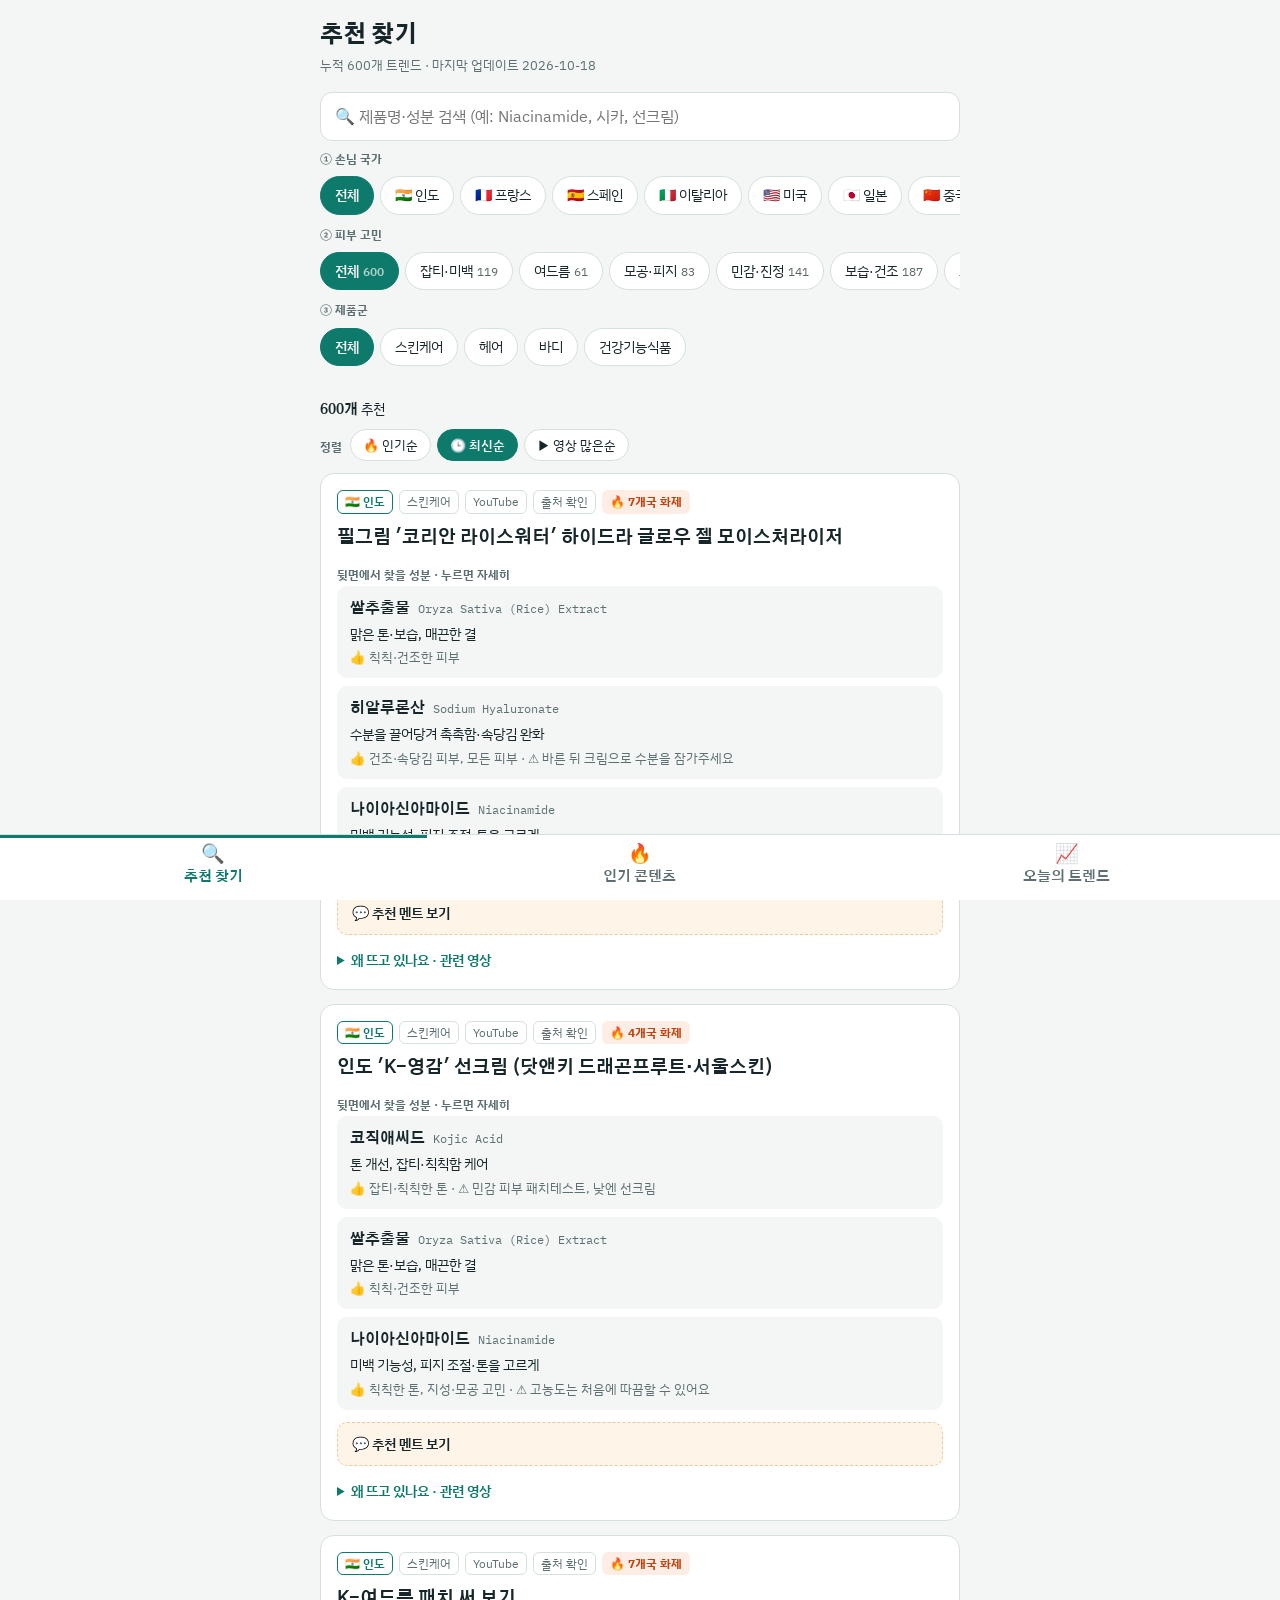
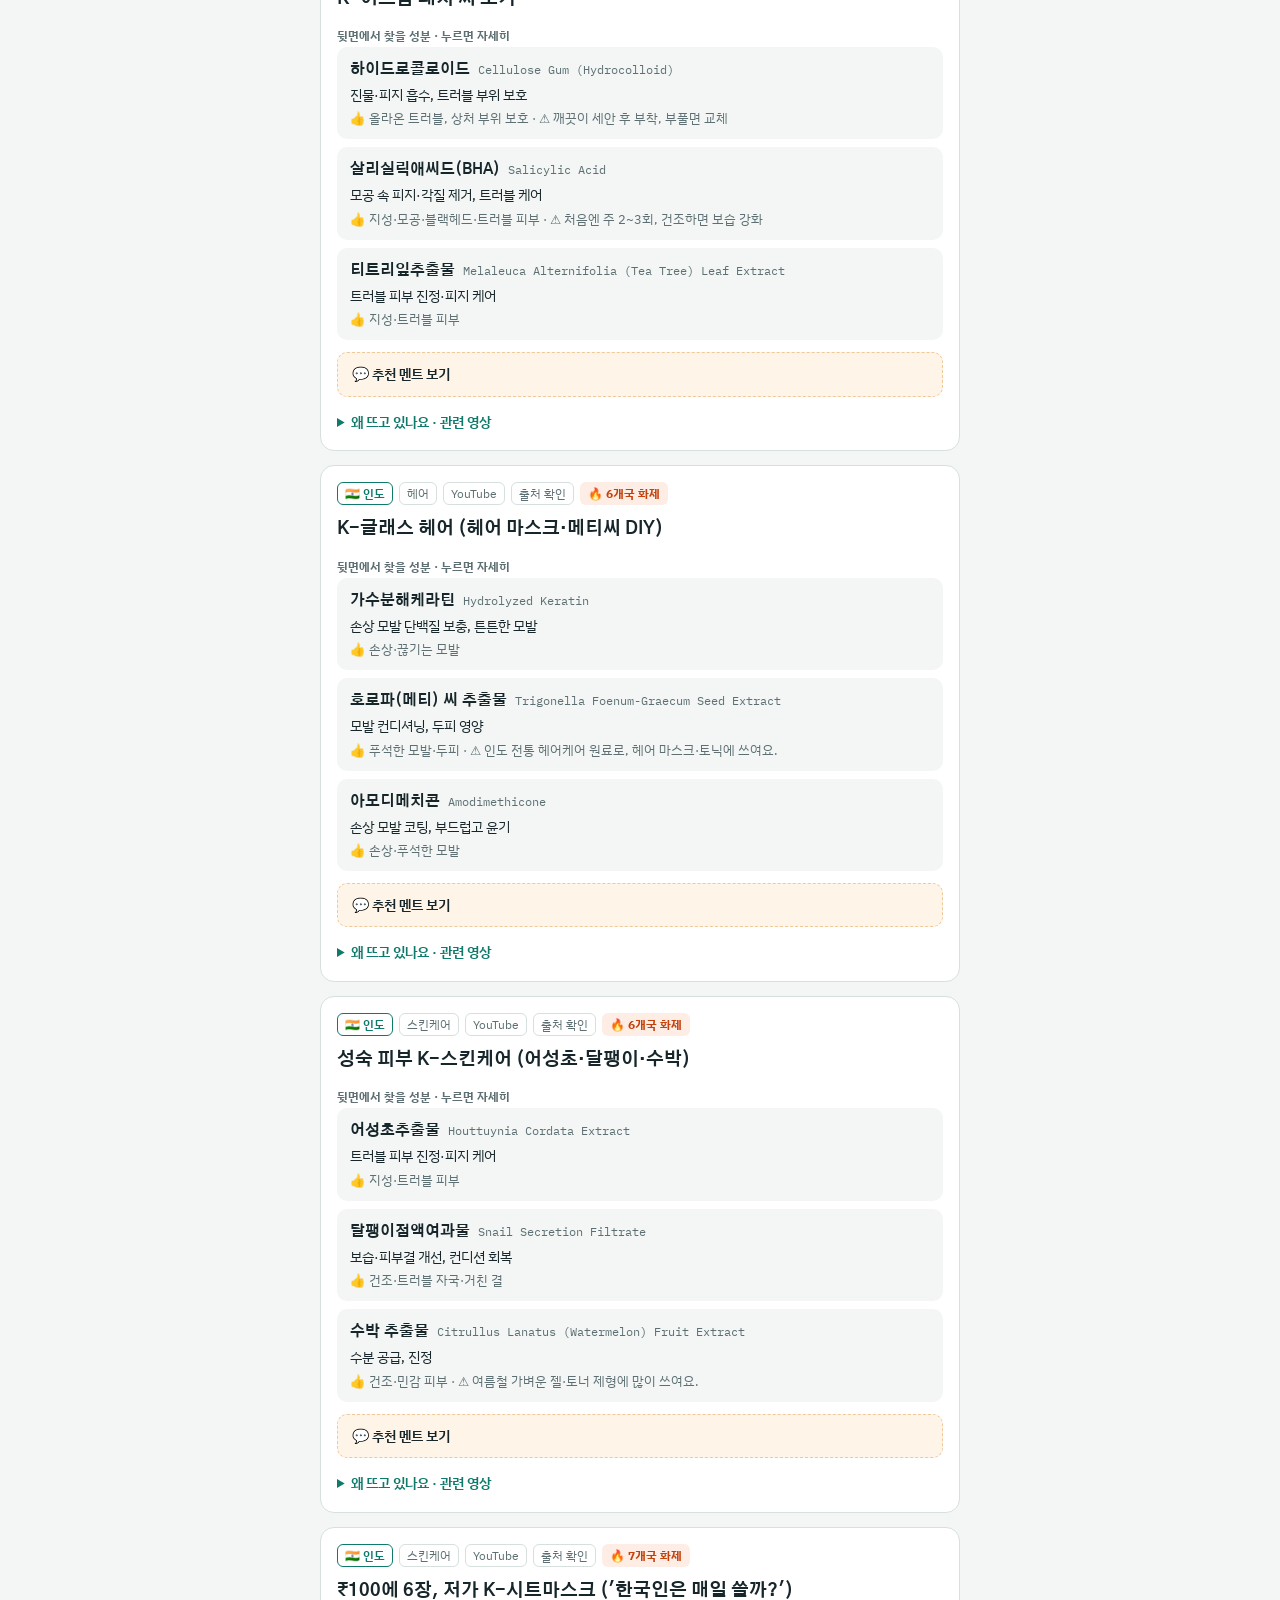
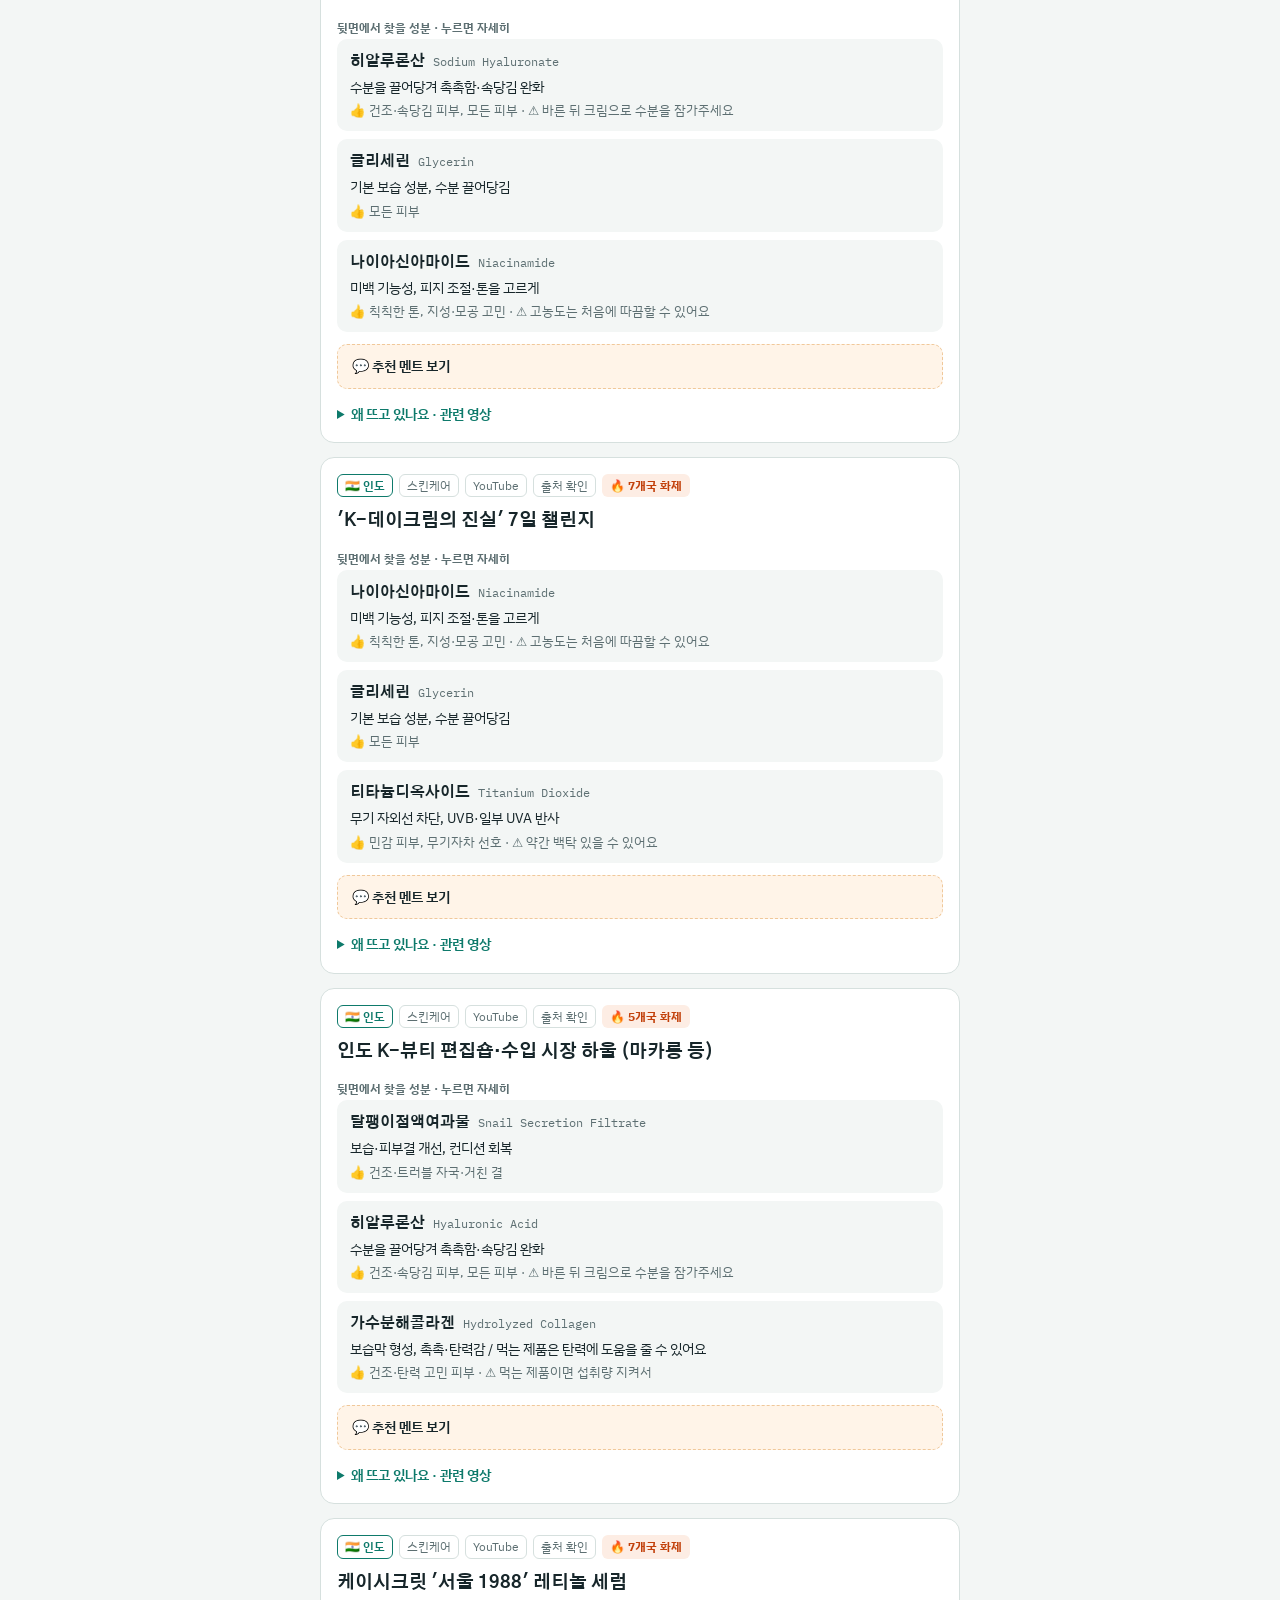
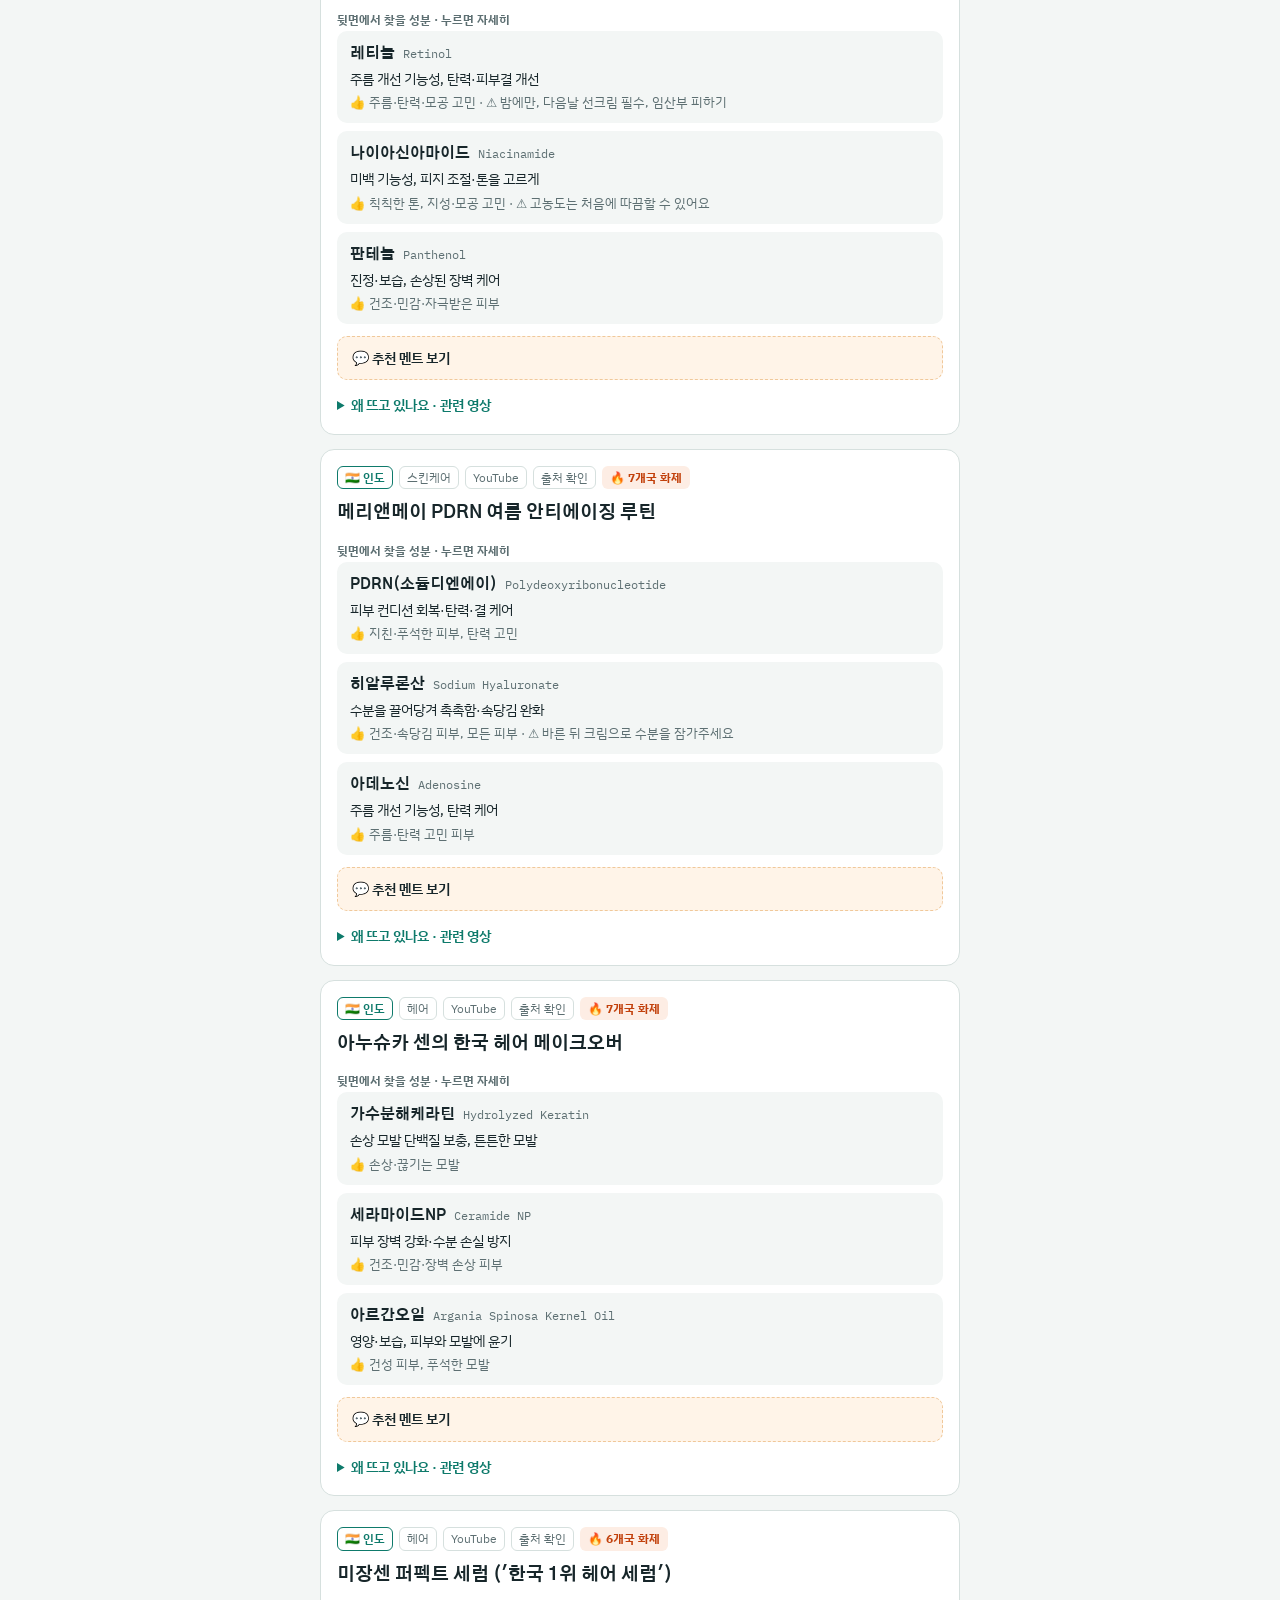
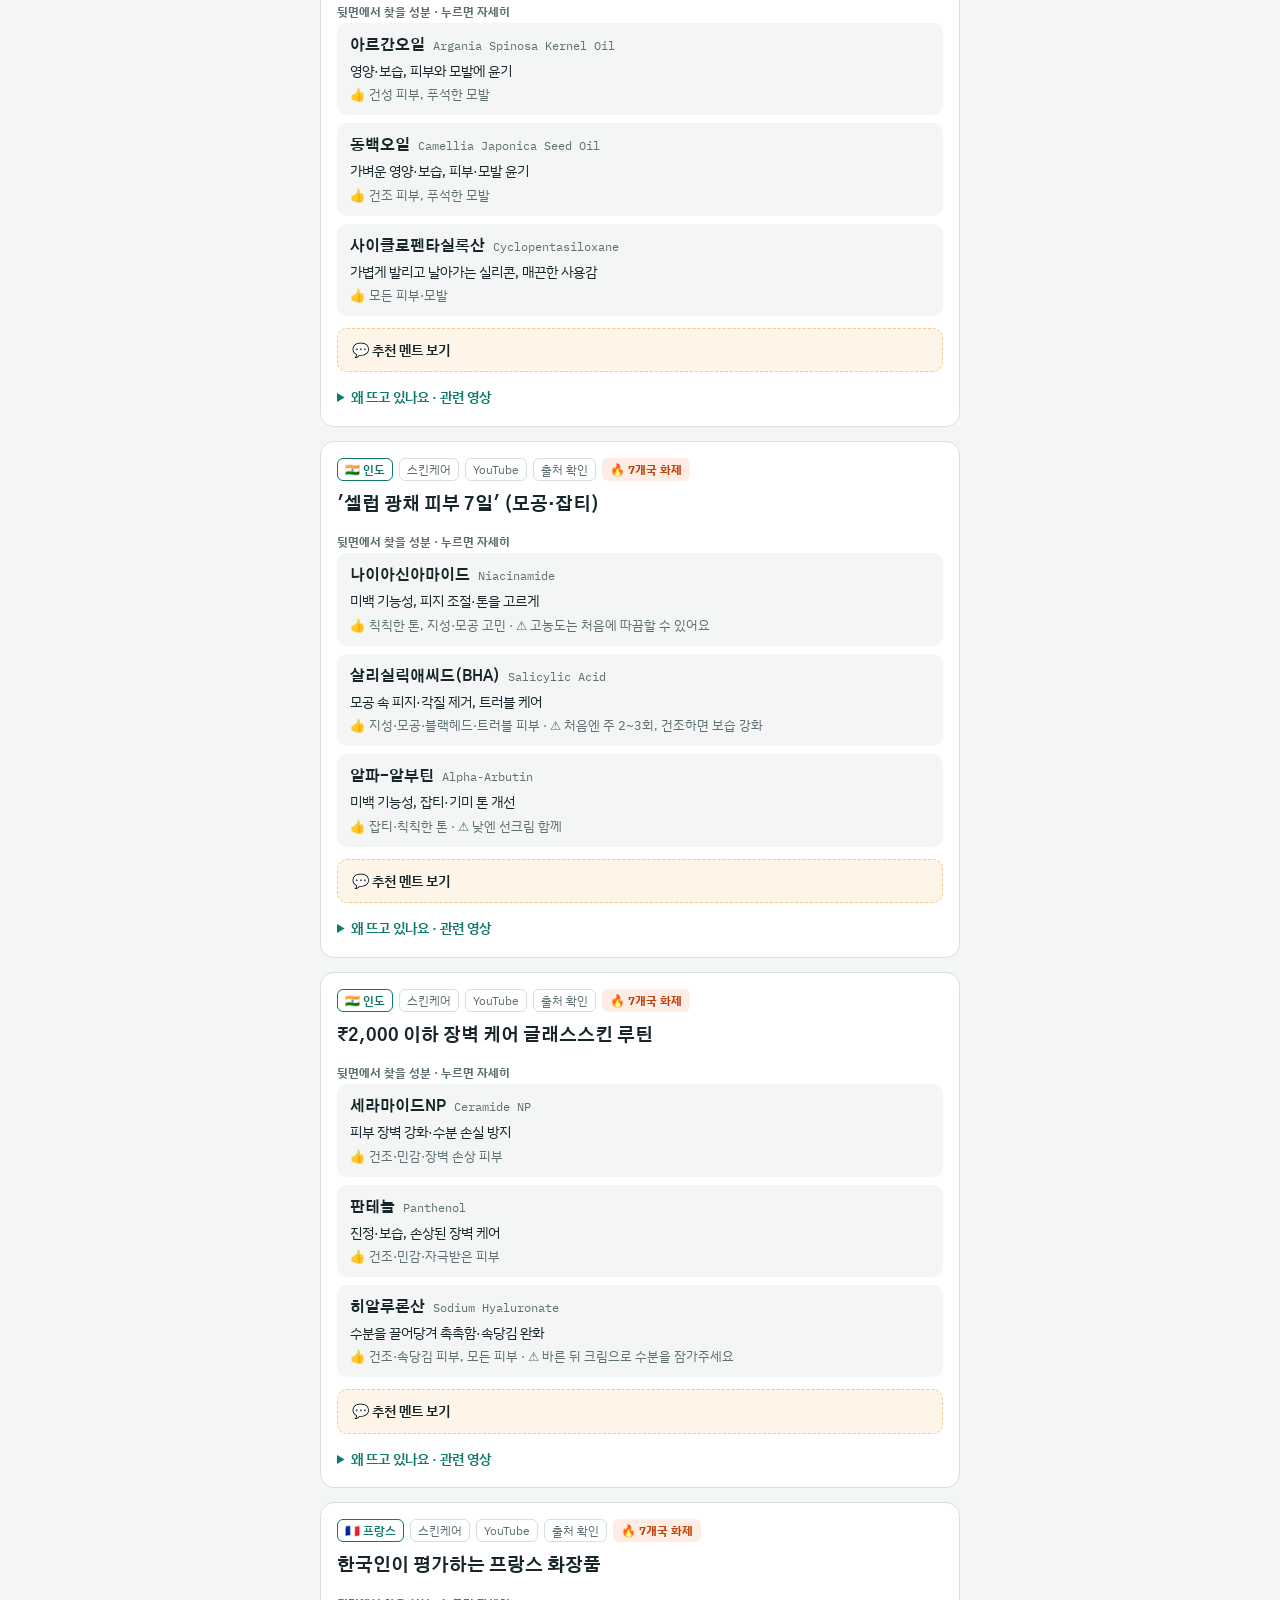
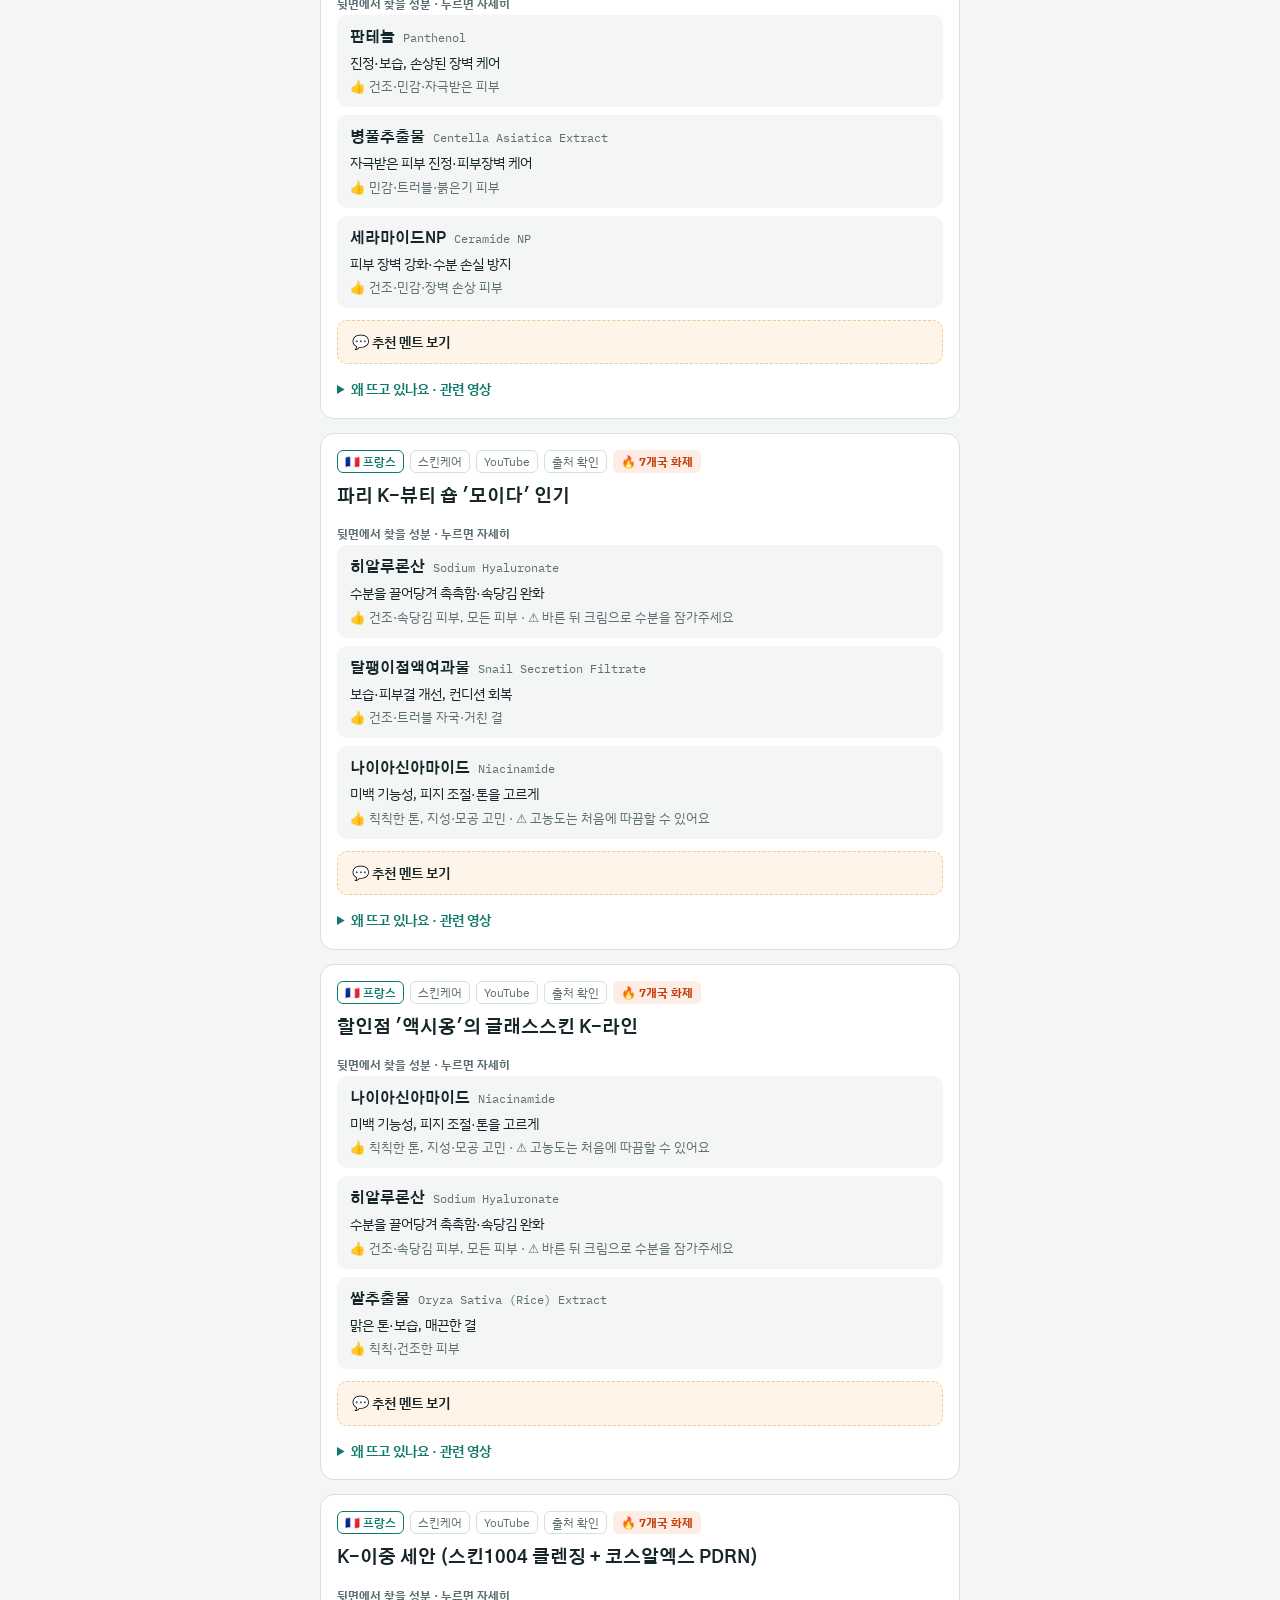
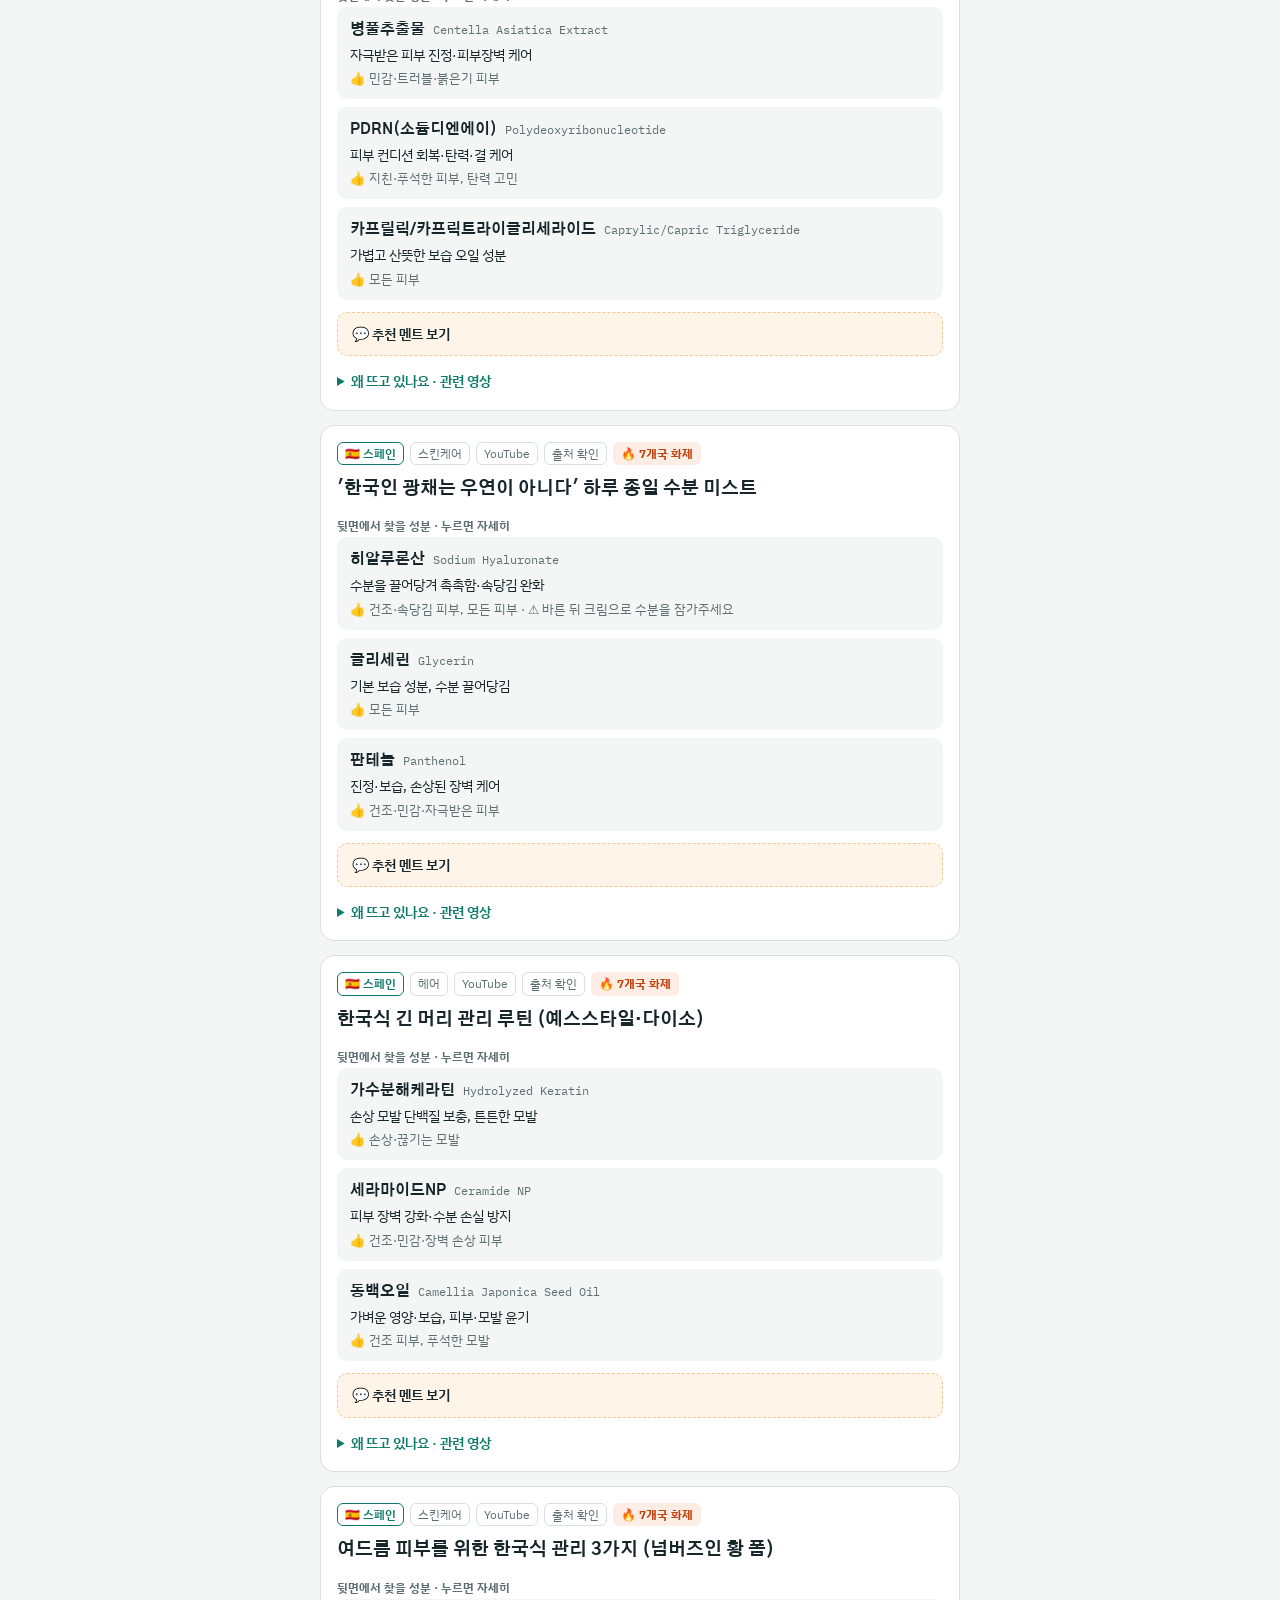
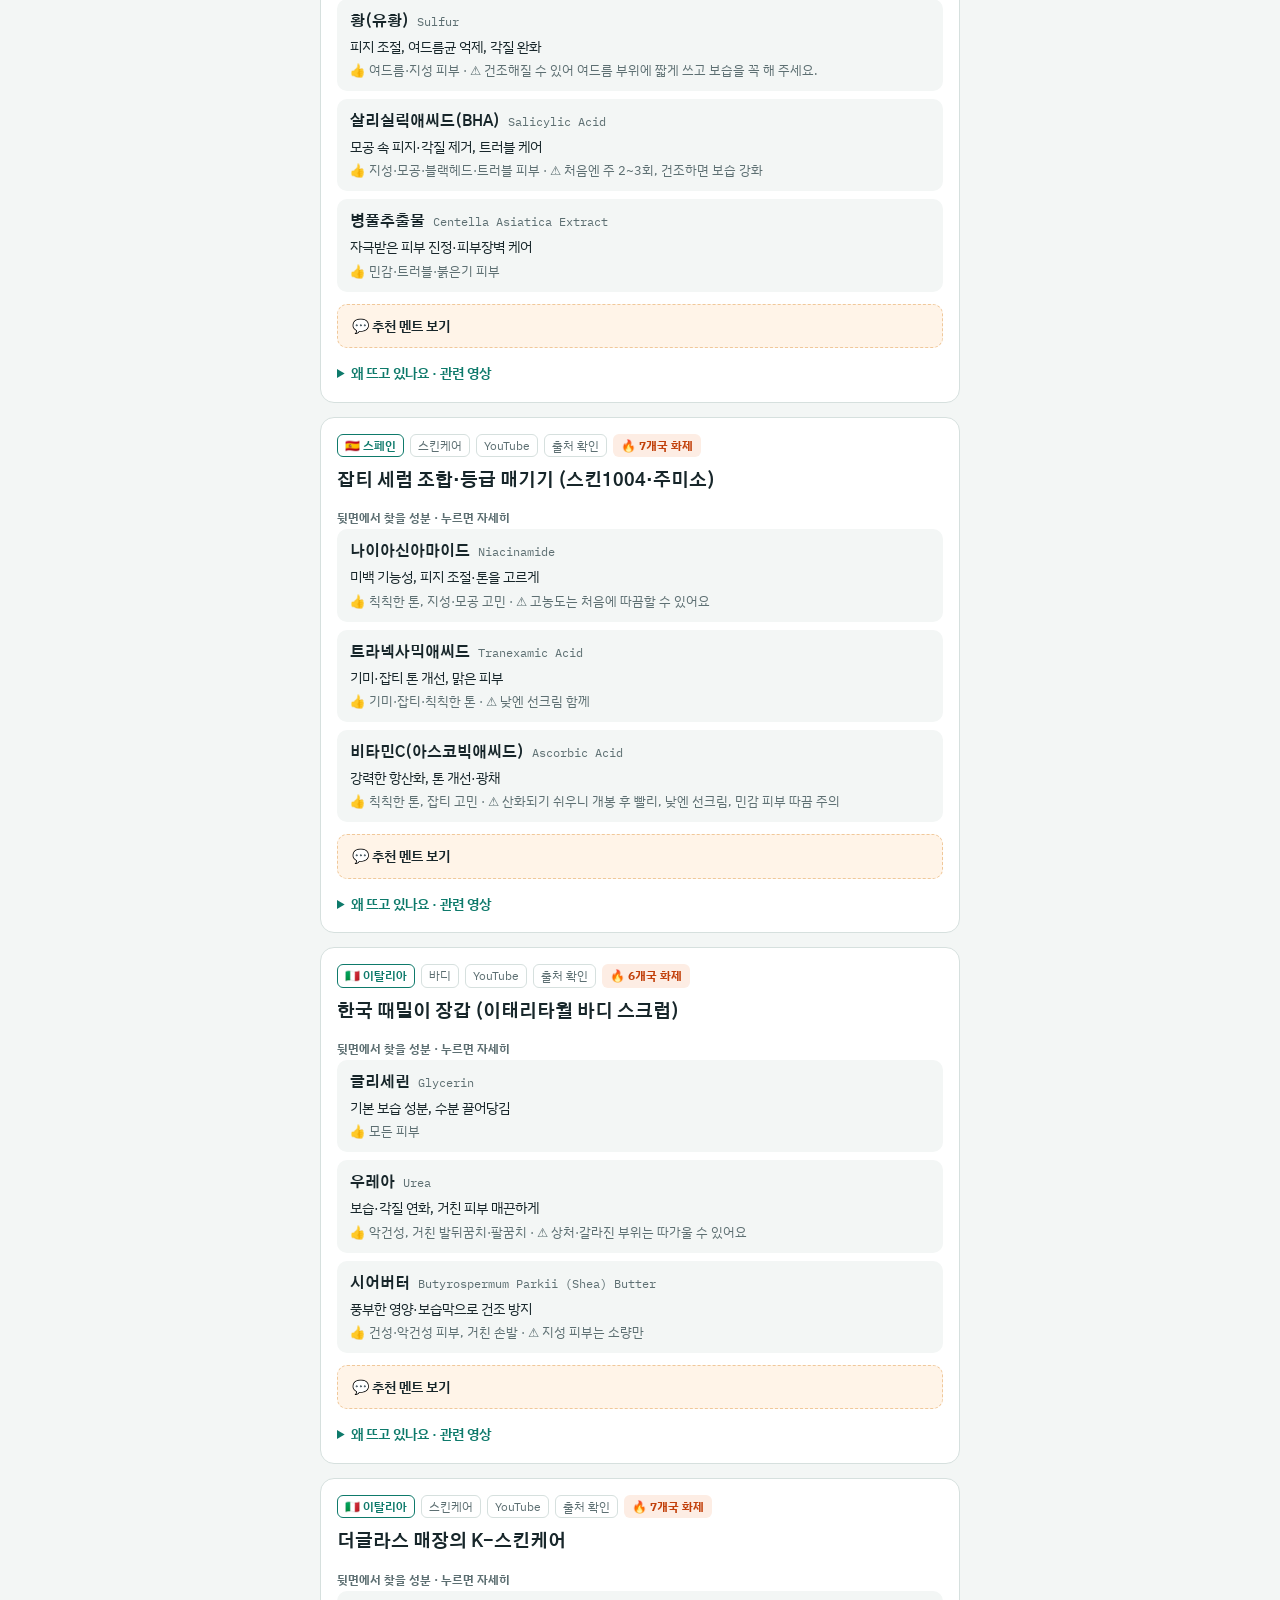
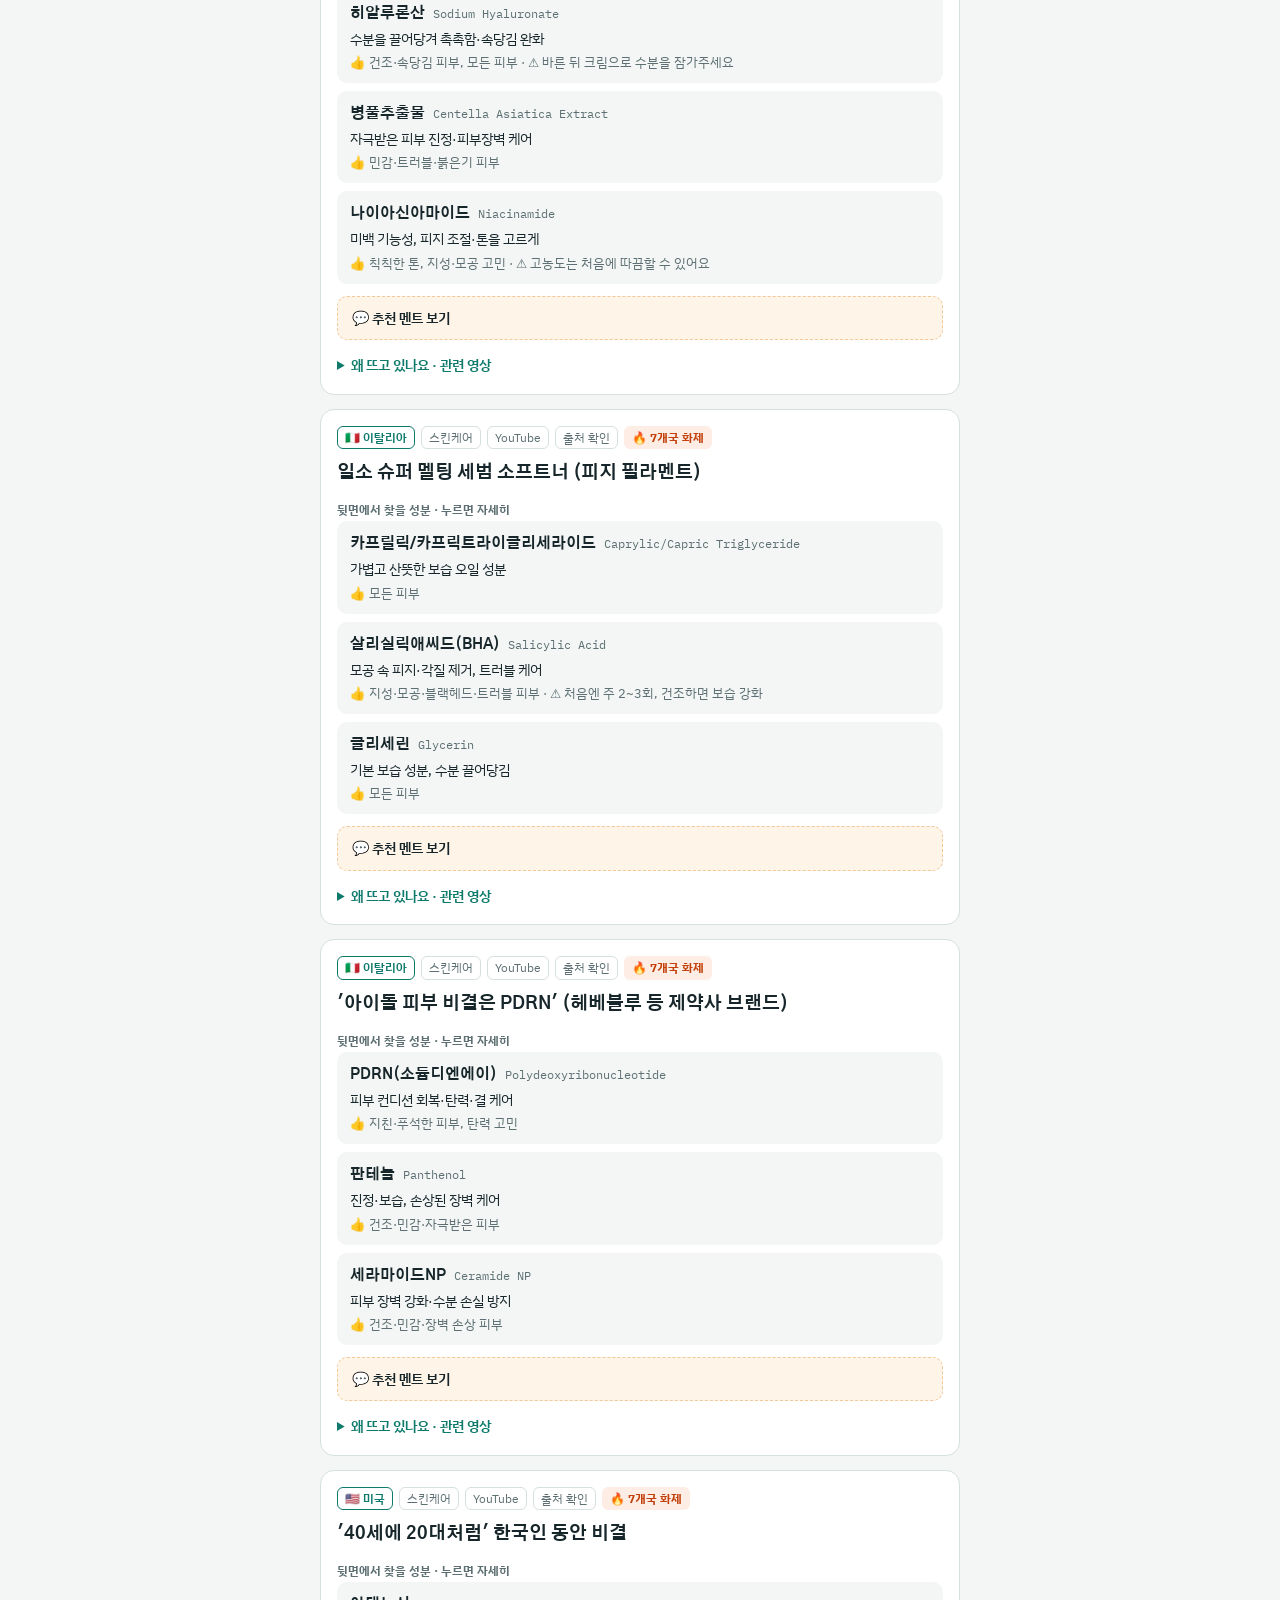
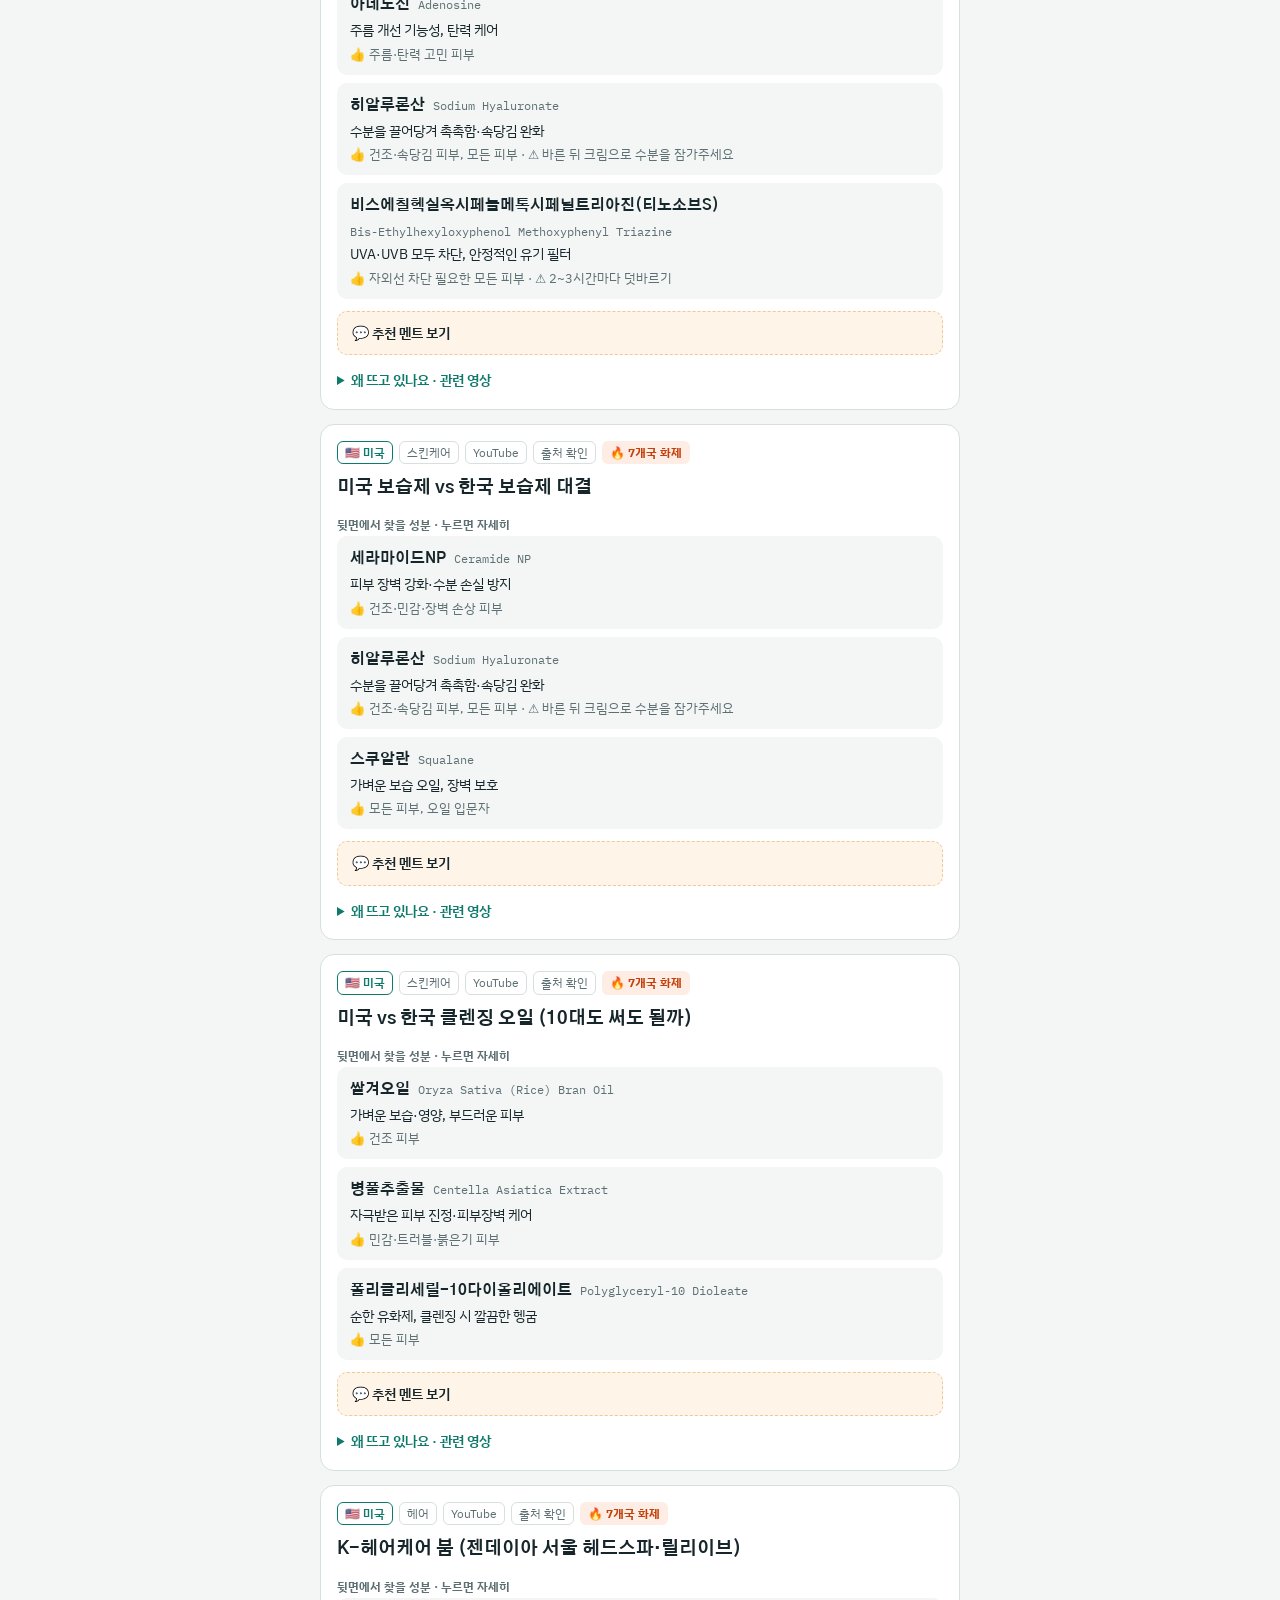
==== index.html @ fae98540 "10/18 트렌드 업데이트 (유튜브 API) Co-Authored-By: Claude Opus 5.5 (1M context) <noreply@anthropic.com> Claude" ====
<!doctype html><html lang="ko"><head><meta charset="utf-8"><meta name="viewport" content="width=device-width, initial-scale=1, viewport-fit=cover"><link rel="manifest" href="manifest.json"><meta name="theme-color" content="#0E7A6B"><link rel="apple-touch-icon" href="icon-192.png"><meta name="apple-mobile-web-app-capable" content="yes"><style>:root{padding-top:env(safe-area-inset-top,0px);padding-bottom:env(safe-area-inset-bottom,0px)}body{margin:0}</style></head><body><title>오프뷰티 성분 노트</title>
<link rel="preconnect" href="https://fonts.googleapis.com">
<link rel="stylesheet" href="https://fonts.googleapis.com/css2?family=Gothic+A1:wght@400;700;800&family=IBM+Plex+Sans+KR:wght@400;600&family=IBM+Plex+Mono:wght@400;500&display=swap">
<style>
/* Layout: one phone column, three views switched by a bottom tab bar; cards read like an ingredient label */
:root{
  --bg:#F3F6F5; --card:#FFFFFF; --fg:#17262A; --muted:#5D6F72; --line:#D6E0DE;
  --accent:#0E7A6B; --accent-soft:#E0F1EE; --pitch:#FFF4E8; --pitch-line:#F0C89A; --warn:#9A5B00; --hot:#C2410C; --hot-soft:#FDEDE4;
  --display:"Gothic A1","IBM Plex Sans KR",system-ui,sans-serif;
  --body:"IBM Plex Sans KR",system-ui,-apple-system,sans-serif;
  --mono:"IBM Plex Mono",ui-monospace,Menlo,monospace;
}
@media (prefers-color-scheme: dark){:root:not([data-theme="light"]){
  --bg:#101718; --card:#172123; --fg:#E4EDEB; --muted:#9AAEAD; --line:#2A3A3C;
  --accent:#4FC7B2; --accent-soft:#1B3633; --pitch:#2A2117; --pitch-line:#6B4D2A; --warn:#E9B465; --hot:#FB923C; --hot-soft:#3A2418; color-scheme:dark}}
:root[data-theme="dark"]{
  --bg:#101718; --card:#172123; --fg:#E4EDEB; --muted:#9AAEAD; --line:#2A3A3C;
  --accent:#4FC7B2; --accent-soft:#1B3633; --pitch:#2A2117; --pitch-line:#6B4D2A; --warn:#E9B465; --hot:#FB923C; --hot-soft:#3A2418; color-scheme:dark}
[hidden]{display:none!important}
body{background:var(--bg);color:var(--fg);font-family:var(--body);font-size:15px;line-height:1.6;padding-inline:16px;padding-block:0 104px;margin:0}
.wrap{max-width:640px;margin:0 auto}
header{padding-block:18px 6px}
h1{font-family:var(--display);font-weight:800;font-size:23px;margin:0;letter-spacing:-.01em}
.sub{color:var(--muted);font-size:13px}
input{font:inherit;font-size:16px;color:var(--fg);background:var(--card);border:1.5px solid var(--line);border-radius:12px;padding:11px 14px;width:100%;box-sizing:border-box}
input:focus{border-color:var(--accent);outline:none}
.bar{padding-block:10px 4px;display:grid;gap:8px}
.step{font-size:12px;font-weight:700;color:var(--muted)}
.row{display:flex;gap:6px;overflow-x:auto;scrollbar-width:none;padding-bottom:2px}
.row::-webkit-scrollbar{display:none}
.chip{flex:none;border:1px solid var(--line);background:var(--card);color:var(--fg);border-radius:999px;padding:7px 14px;min-height:38px;font:inherit;font-size:14px;cursor:pointer}
.chip[aria-pressed="true"]{background:var(--accent);border-color:var(--accent);color:var(--bg);font-weight:600}
.chip small{opacity:.7;margin-left:4px;font-variant-numeric:tabular-nums}
button:focus-visible,input:focus-visible,a:focus-visible,[role=button]:focus-visible{outline:2px solid var(--accent);outline-offset:2px}
.profile{background:var(--accent-soft);border-radius:12px;padding:12px 16px;margin-top:12px;font-size:14px}
.profile summary{cursor:pointer;line-height:1.5}
.profile summary small{display:block;color:var(--muted);font-size:12px;margin-top:2px}
.profile[open] summary small{display:none}
.profile .pin{display:grid;gap:6px;margin-top:10px}
.profile b{font-family:var(--display)}
.sum{display:flex;justify-content:space-between;align-items:center;gap:10px;margin-block:14px 8px;font-size:14px}
.sum b{font-family:var(--display)}
.reset{font:inherit;font-size:13px;background:none;border:1px solid var(--line);color:var(--muted);border-radius:8px;padding:6px 10px;cursor:pointer;flex:none}
.lab{font-size:12px;color:var(--muted);font-weight:700}
.top{margin-top:12px;display:grid;gap:6px}
.top .row{flex-wrap:wrap;overflow:visible}
.top .chip{font-family:var(--mono);font-size:12.5px;flex:0 1 auto;max-width:100%;white-space:normal;text-align:left;overflow-wrap:anywhere}
.list{display:grid;gap:14px}
.card{background:var(--card);border:1px solid var(--line);border-radius:14px;padding:16px;display:grid;gap:12px;min-width:0}
.meta{display:flex;gap:6px;flex-wrap:wrap;align-items:center;font-size:12px}
.tag{border:1px solid var(--line);border-radius:6px;padding:1px 7px;color:var(--muted)}
.tag.cc{color:var(--accent);border-color:var(--accent);font-weight:600}
.tag.gen{color:var(--warn);border-color:var(--warn)}
.tag.kw{background:var(--accent-soft);border-color:transparent;color:var(--fg)}
.tag.hot{background:var(--hot-soft);border-color:transparent;color:var(--hot);font-weight:700}
h2{font-family:var(--display);font-size:18px;font-weight:700;margin:0;text-wrap:balance;line-height:1.35}
/* ingredient efficacy list: the heart of the card */
.fx{display:grid;gap:8px;margin:0;padding:0;list-style:none}
.fx li{display:grid;gap:2px;padding:10px 12px;border-radius:10px;background:var(--bg);cursor:pointer;border:1px solid transparent}
.fx li:hover{border-color:var(--line)}
.fx .nm{display:flex;flex-wrap:wrap;gap:4px 8px;align-items:baseline}
.fx .nm b{font-family:var(--display);font-size:15px}
.fx code{font-family:var(--mono);font-size:12px;color:var(--muted);overflow-wrap:anywhere}
.fx .d{font-size:14px}
.fx .g{font-size:12.5px;color:var(--muted)}
.pitch{background:var(--pitch);border:1px dashed var(--pitch-line);border-radius:12px;padding:12px 14px;display:grid;gap:8px}
.pitch p{margin:0;font-size:16px;line-height:1.55}
.pitch .alt{font-size:13.5px;color:var(--muted)}
.btns{display:flex;gap:8px;flex-wrap:wrap}
.big{font:inherit;font-size:14px;font-weight:600;border:0;background:var(--accent);color:var(--bg);border-radius:8px;padding:8px 14px;cursor:pointer;min-height:38px}
.copy{font:inherit;font-size:14px;border:1px solid var(--pitch-line);background:transparent;color:var(--fg);border-radius:8px;padding:8px 14px;cursor:pointer;min-height:38px}
details.pmore summary{cursor:pointer;list-style:none;font-size:14px;font-weight:600;color:var(--fg);background:var(--pitch);border:1px dashed var(--pitch-line);border-radius:10px;padding:10px 14px;min-height:22px}
details.pmore summary::-webkit-details-marker{display:none}
details.pmore[open] summary{display:none}
.shop{list-style:none;margin:8px 0 0;padding:0;display:grid;gap:6px}
.shop li{display:grid;gap:1px;padding:8px 12px;border-radius:10px;background:var(--accent-soft);font-size:14px}
.shop .where{font-size:13px;font-weight:600;color:var(--accent)}
.shop .g{font-size:12.5px;color:var(--muted)}
details.shopbox summary{cursor:pointer;font-size:14px;font-weight:600;color:var(--accent);padding:2px 0}
details.more summary{cursor:pointer;color:var(--accent);font-size:13.5px;font-weight:600;padding-block:2px}
details.more[open] summary{margin-bottom:8px}
details.more .inner{display:grid;gap:10px}
.look{font-size:13px;color:var(--muted);margin:0}
.look b{color:var(--fg)}
.why{margin:0;font-size:14px}
.vids{display:flex;flex-wrap:wrap;gap:6px}
.vids a{font-size:13px;text-decoration:none;color:var(--fg);border:1px solid var(--line);border-radius:8px;padding:6px 10px}
.vids a.real{border-color:var(--hot);color:var(--hot);font-weight:600}
.src{font-size:12px;color:var(--muted);display:flex;flex-wrap:wrap;gap:4px 10px}
.src a{color:var(--accent)}
.date{font-family:var(--mono);font-size:12px;color:var(--muted)}
.hotlist{display:grid;gap:4px;margin-top:10px}
.hotrow{display:grid;grid-template-columns:7em minmax(0,1fr) 2.5em;gap:8px;align-items:center;font-size:13px;cursor:pointer;border-radius:6px;padding:3px 0}
.hotrow:hover{background:var(--accent-soft)}
.hotbar{height:8px;border-radius:4px;background:var(--hot)}
.hotrow span:last-child{text-align:right;font-variant-numeric:tabular-nums;color:var(--muted)}
.sort{display:flex;align-items:center;gap:8px;margin-bottom:10px}
.sort .row{flex:1}
.sort .chip{min-height:32px;padding:4px 12px;font-size:13px}
.count{color:var(--muted);font-size:13px;margin-block:14px 8px}
.empty{color:var(--muted);text-align:center;padding:40px 0}
details.guide{margin-top:24px;background:var(--card);border:1px solid var(--line);border-radius:12px;padding:14px 16px;font-size:14px}
details.guide summary{font-family:var(--display);font-weight:700;cursor:pointer}
details.guide li{margin-block:4px}
/* popular videos */
.vcard{display:grid;gap:8px}
.vcard .vt{font-size:15px;font-weight:600;color:var(--fg);text-decoration:none;display:block;line-height:1.45}
.vcard .vt::before{content:"▶ ";color:var(--hot)}
.pf{font-weight:700;font-size:12px;border-radius:6px;padding:1px 7px;color:var(--bg);background:var(--fg)}
.pf.TikTok{background:#111}.pf.YouTube{background:#C4302B}.pf.Instagram{background:#B1338A}
.mini{display:flex;flex-wrap:wrap;gap:4px}
.mini span{font-size:12.5px;background:var(--bg);border-radius:6px;padding:2px 8px}
.link{font:inherit;font-size:13.5px;background:none;border:0;color:var(--accent);font-weight:600;padding:0;cursor:pointer;justify-self:start}
/* fullscreen pitch + ingredient sheet */
#show{position:fixed;inset:0;z-index:30;background:var(--card);display:flex;flex-direction:column;justify-content:center;gap:24px;padding:calc(env(safe-area-inset-top,0px) + 24px) 24px calc(env(safe-area-inset-bottom,0px) + 24px)}
#show p{font-size:clamp(24px,7vw,40px);line-height:1.35;margin:0;font-weight:600}
#show button{align-self:center;font:inherit;font-size:16px;border:1px solid var(--line);background:var(--bg);color:var(--fg);border-radius:10px;padding:12px 28px;cursor:pointer}
#sheet{position:fixed;inset:0;z-index:25;background:rgba(0,0,0,.35);display:flex;align-items:flex-end;justify-content:center}
#sheet .box{background:var(--card);width:100%;max-width:640px;border-radius:18px 18px 0 0;padding:20px 18px calc(env(safe-area-inset-bottom,0px) + 20px);display:grid;gap:10px;max-height:80vh;overflow:auto;box-sizing:border-box}
#sheet h3{font-family:var(--display);font-size:20px;margin:0}
#sheet .x{justify-self:end;font:inherit;background:none;border:1px solid var(--line);color:var(--muted);border-radius:8px;padding:6px 12px;cursor:pointer}
nav.tabs{position:fixed;left:0;right:0;bottom:0;z-index:10;background:var(--card);border-top:1px solid var(--line);display:grid;grid-template-columns:repeat(3,1fr);padding-bottom:env(safe-area-inset-bottom,0px)}
nav.tabs button{font:inherit;font-family:var(--display);font-weight:700;font-size:13.5px;background:none;border:0;color:var(--muted);padding:9px 0 11px;cursor:pointer;display:grid;gap:1px;justify-items:center}
nav.tabs button span{font-size:19px;line-height:1.2}
nav.tabs button[aria-current="page"]{color:var(--accent);box-shadow:inset 0 3px 0 var(--accent)}
</style>

<div class="wrap">
<section id="v-main">
  <header><h1>추천 찾기</h1><div class="sub" id="m-sub"></div></header>
  <div class="bar">
    <input id="m-q" type="search" placeholder="🔍 제품명·성분 검색 (예: Niacinamide, 시카, 선크림)">
    <span class="step">① 손님 국가</span><div class="row" id="m-c"></div>
    <span class="step">② 피부 고민</span><div class="row" id="m-kw"></div>
    <span class="step">③ 제품군</span><div class="row" id="m-cat"></div>
  </div>
  <div id="m-profile"></div>
  <div class="top" id="m-top"></div>
  <div class="sum" id="m-sum"></div>
  <div class="sort"><span class="lab">정렬</span><div class="row" id="m-s"></div></div>
  <div class="list" id="m-list"></div>
  <details class="guide">
    <summary>제품 뒷면 성분표 읽는 법</summary>
    <ul>
      <li>성분 이름을 누르면 효능·추천 대상·주의점과 영어 설명이 나와요.</li>
      <li>성분은 많이 든 순서대로 적혀요. 앞쪽 5개가 제품의 대부분이에요.</li>
      <li>향료(Fragrance/Parfum)는 보통 1% 이하 위치예요. 그보다 뒤에 있는 성분은 소량이에요.</li>
      <li>한국 <b>기능성화장품</b> 표시: 미백 · 주름개선 · 자외선차단 · 탈모 증상 완화 · 여드름성 피부 완화. 외국 손님에게 "certified in Korea"라고 설명하면 신뢰도가 올라가요.</li>
      <li>민감 피부 손님에겐 향료, Alcohol Denat., 에센셜오일이 앞쪽에 없는 제품을 골라 주세요.</li>
      <li>"출처 확인"은 기사·영상으로 확인한 항목, "일반 지식"은 일반적인 화장품 지식으로 정리한 항목이에요.</li>
    </ul>
  </details>
</section>

<section id="v-pop" hidden>
  <header><h1>인기 콘텐츠</h1><div class="sub" id="p-sub"></div></header>
  <details class="profile"><summary><b>인기 콘텐츠 선정 기준</b><small>최근 3개월 안에 올라온 영상 중 조회수 10만+ 또는 여러 나라에서 화제인 성분</small></summary>
    <div class="pin">
      <div>① 올린 날짜가 확인되고 <b>최근 3개월(90일) 안</b>에 올라온 영상만 봐요.</div>
      <div>② 그중 <b>조회수 10만 이상</b>이 확인됐거나, 핵심 성분이 <b>3개국 이상</b>에서 트렌드로 나온 영상을 넣어요.</div>
      <div>③ 순서: 확인된 조회수 → 화제 국가 수 → 최신순.</div>
      <div class="sub">틱톡·유튜브 페이지는 제 작업 환경에서 열리지 않아 조회수를 직접 읽을 수 없어요. 그래서 ②번 기준을 함께 써요.</div>
    </div>
  </details>
  <div class="bar">
    <span class="step">플랫폼</span><div class="row" id="p-pf"></div>
    <span class="step">국가</span><div class="row" id="p-c"></div>
  </div>
  <div class="count" id="p-count"></div>
  <div class="sort"><span class="lab">정렬</span><div class="row" id="p-s"></div></div>
  <div class="list" id="p-list"></div>
</section>

<section id="v-trend" hidden>
  <header><h1>오늘의 트렌드</h1><div class="sub" id="t-sub"></div></header>
  <div class="bar">
    <span class="step">기간</span><div class="row" id="t-p"></div>
    <span class="step">국가</span><div class="row" id="t-c"></div>
  </div>
  <div class="lab" style="margin-top:12px">이 기간에 많이 나온 고민 · 누르면 추천 찾기로 이동</div>
  <div class="hotlist" id="t-hot"></div>
  <div class="count" id="t-count"></div>
  <div class="sort"><span class="lab">정렬</span><div class="row" id="t-s"></div></div>
  <div class="list" id="t-list"></div>
</section>
</div>

<div id="sheet" hidden><div class="box" role="dialog" aria-label="성분 설명"><button class="x" type="button" id="sheet-x">닫기</button><div id="sheet-b"></div></div></div>
<div id="show" hidden role="dialog" aria-label="손님에게 보여주기"><p id="show-t"></p><button type="button" id="show-x">닫기</button></div>
<nav class="tabs">
  <button type="button" data-v="main" aria-current="page"><span>🔍</span>추천 찾기</button>
  <button type="button" data-v="pop"><span>🔥</span>인기 콘텐츠</button>
  <button type="button" data-v="trend"><span>📈</span>오늘의 트렌드</button>
</nav>

<script id="data" type="application/json">[{"date": "2026-10-18", "sources": {"Yin1": ["유튜브 Pilgrim · REAL Glass Skin Starts Here ✨| Pilgrim K", "https://www.youtube.com/watch?v=8_4ZrMckKgM"], "Yin2": ["유튜브 Roshni.with. Vlogs · comment for link 🖇️#Korean-inspired suns", "https://www.youtube.com/watch?v=gHqWPD-qvmM"], "Yin3": ["유튜브 Amulya Rattan · Tried KOREAN pimple patch…..worth it?!👀 ", "https://www.youtube.com/watch?v=nfPprGwIBIc"], "Yin4": ["유튜브 vedikajaokar · Korean Glass Hair in 9 SECONDS?! 😱✨", "https://www.youtube.com/watch?v=yoNsr6GW7Ks"], "Yin5": ["유튜브 Marissa and Gina · Korean Skincare Secrets for Mature Skin", "https://www.youtube.com/watch?v=O65A3Pr2RJI"], "Yin6": ["유튜브 Sanu · 6 Sheet Mask Just ₹100 😍 | Korean Sheet ", "https://www.youtube.com/watch?v=u4Kr_A000hM"], "Yin7": ["유튜브 Chandigarh Beauty Channel · Korean Day Cream का सच ❌😲 7 Days Challan", "https://www.youtube.com/watch?v=xGxOst7svS0"], "Yin8": ["유튜브 Pajaantricks · Maccaron Haul 💕 COSRX, Isntree & Collage", "https://www.youtube.com/watch?v=zR36d9_pfY0"], "Yin9": ["유튜브 Haze𐙚  · KSECRET Seoul 1988 Retinol Serum ✨ Korea", "https://www.youtube.com/watch?v=JZTOM3NY0hc"], "Yin10": ["유튜브 UGC creator India · Anti-Aging Summer Routine☀️#marynmay#PDR", "https://www.youtube.com/watch?v=SkLDN5kyCb4"], "Yin11": ["유튜브 Ay viral video.143 · 💃Anushka Sen’s 👀🫶Korean Hair Makeover💝 🇰", "https://www.youtube.com/watch?v=G2rP-N6nX6s"], "Yin12": ["유튜브 Riya · Korea’s iconic #1 hair serum ✨     #Mise", "https://www.youtube.com/watch?v=wVCshmQMzhU"], "Yin13": ["유튜브 Attraction By Akanksha · Get Celeb Glowy Skin in 7 Days ✨  #darks", "https://www.youtube.com/watch?v=PiTafAJiZfw"], "Yin14": ["유튜브 Luminève · Glass Skin Like Koreans under ₹2000  #ba", "https://www.youtube.com/watch?v=PjTAfdHGzc8"], "Yfr1": ["유튜브 Matthyss · une coréenne donne son avis sur des prod", "https://www.youtube.com/watch?v=Jxq33JzmwI8"], "Yfr2": ["유튜브 PICH & MEL · Ma nouvelle adresse de skincare coréenne", "https://www.youtube.com/watch?v=UUZTAi_jNzY"], "Yfr3": ["유튜브 MERY KEE · 🚨ALERTE NOUVELLE SKINCARE CORÉENNE EFFET", "https://www.youtube.com/watch?v=nqtwUG12YB8"], "Yfr4": ["유튜브 hairStore · Routine du soir K-Beauty : double nettoy", "https://www.youtube.com/watch?v=vf8KEluVKaU"], "Yes1": ["유튜브 Meg🫧SkinBeauty🫧 · ✨ ESE GLOW COREANO NO ES CASUALIDAD… 🫧💧 ", "https://www.youtube.com/watch?v=-K3jW7zrm5w"], "Yes2": ["유튜브 GGLucia · Rutina coreana para el pelo 🤍 Todos los ", "https://www.youtube.com/watch?v=PTSiVzdLJFI"], "Yes3": ["유튜브 Koreana Baram ES · Te comparto 3 formas coreanas de cuidar ", "https://www.youtube.com/watch?v=nM0b4BatvC0"], "Yes4": ["유튜브 CabelloCosmeticos · EL MEJOR COMBO PARA ACLARAR MANCHAS 💜 SK", "https://www.youtube.com/watch?v=DtqQNMgsQEE"], "Yit1": ["유튜브 volpi_nanafanclub · #bodycare #guantoesfoliante #koreanexfol", "https://www.youtube.com/watch?v=ts9ZEyE1f3Q"], "Yit2": ["유튜브 Christian Manzoni · #skincare #skincarecoreana #korea #dougl", "https://www.youtube.com/watch?v=W3qOlzDSx6I"], "Yit3": ["유튜브 volpi_nanafanclub · Oggi parliamo #puntineri #filamentisebac", "https://www.youtube.com/watch?v=r6WwKm9dSqs"], "Yit4": ["유튜브 Kippun Haru · Il PDRN è il segreto della pelle degli i", "https://www.youtube.com/watch?v=qxGVMFrQ9hI"], "Yus1": ["유튜브 leeskin · How koreans look 20 at 40", "https://www.youtube.com/watch?v=pZTfI-3jgyc"], "Yus2": ["유튜브 milky🥛 · American moisturizer🇺🇸 vs Korean moistur", "https://www.youtube.com/watch?v=T9YVSAqSFME"], "Yus3": ["유튜브 lovly_seo · Which do you prefer American🇺🇸 or Korean", "https://www.youtube.com/watch?v=o8QH_IXS7bM"], "Yus4": ["유튜브 Mona 🫶 · Is zendayas korean hair routine a gimmic", "https://www.youtube.com/watch?v=PZYODU2VANg"], "Yus5": ["유튜브 Floammi · KOREAN PIMPLE PATCH VS AMERICAN AND I AM", "https://www.youtube.com/watch?v=5iWH4y4TRII"], "Yus6": ["유튜브 Nana_kpharmacist · Rosacea Ingredients Ranked: Best to Wors", "https://www.youtube.com/watch?v=3MmKzOISJhk"], "Yus7": ["유튜브 Hyram · Underrated Korean Skin Care You Need To ", "https://www.youtube.com/watch?v=v2IBIBN6IT0"], "Yus8": ["유튜브 Christina · Korean Skincare You Didn't Know Existed ", "https://www.youtube.com/watch?v=SJprNK2Dhr8"], "Yus9": ["유튜브 Kpharmacist_story · [No ad] As a local Korean pharmacist’s h", "https://www.youtube.com/watch?v=gMcFN99hGm8"], "Yus10": ["유튜브 lilyis_ · eyecream to help with dark circles and f", "https://www.youtube.com/watch?v=QmfbKKTQIVM"], "Yjp1": ["유튜브 はむもち · 韓国のシートマスクを顔にぴったり密着させる方法", "https://www.youtube.com/watch?v=2_75PzI4Lrs"], "Yjp2": ["유튜브 ハゲップル hageple · ヘアオイルを作りに韓国へ行きました #ウィッグ #脱毛症", "https://www.youtube.com/watch?v=eBBsU33EvAw"], "Yjp3": ["유튜브 erimeiji / 元美容部員 · 🇰🇷【韓国DAISO】9月11日新発売の＂VT PDRN TONE ONシリーズ", "https://www.youtube.com/watch?v=YkwwqU3CJe8"], "Yjp4": ["유튜브 夜艶-yotsuya- · 韓国のクレンジングとパックを使ってメイクを落とす。#メンズメイク #スキンケア ", "https://www.youtube.com/watch?v=A7lktT6Mno4"], "Yjp5": ["유튜브 ししまるちゃん - 440 channel · 【Qoo10メガ割】🔰これが40代・50代の韓国スキンケア｜某百貨店で普段はお目", "https://www.youtube.com/watch?v=4fkGBHEOB_0"], "Yjp6": ["유튜브 韓国美容オタクのスイカ · 【保存版】歴史に残る名品！「国宝級スキンケア」を発表します", "https://www.youtube.com/watch?v=vs-gQBQ7QH4"], "Yjp7": ["유튜브 はぎたす【韓国ひとり旅】 · 【最新版】弘大美容ツアー完全ガイド✨2箇所¥1,000の激安ボトックス正直レポ💉", "https://www.youtube.com/watch?v=Tp2QqD2qWdw"], "Ycn1": ["유튜브 heyitsmindy · Olive Young折扣大開箱🔥三麗鷗聯名都買齊!! Romand唇釉新色/o", "https://www.youtube.com/watch?v=_J6DLe3dkJI"], "Ycn2": ["유튜브 佳飛雅醫美 Javaya Clinic · 韓國夏天最紅的美白療程！CP值超高的酷雪！做一次就白兩階？ #酷雪 #韓國 #o", "https://www.youtube.com/watch?v=9f82ZzDWxW4"], "Ycn3": ["유튜브 梁芷珊 Canny Leung · 【超突發！首爾咪走雞 DRC】全球爆紅積雪草專家，韓國SKIN1004首次封館直", "https://www.youtube.com/watch?v=6oqS3qisdjg"], "Ycn4": ["유튜브 日韓美妝找林總 · 屈臣氏3款韓國好物讓你頭髮 頭皮變清爽", "https://www.youtube.com/watch?v=zhKqIegTYeg"], "Ycn5": ["유튜브 beautyshare  · 居家無痛水光針 有了它從此不用再飛韓國醫美‼️實測14天臉真的變韓妞爆炸水光肌✨", "https://www.youtube.com/watch?v=Fk6sWf1RNjA"], "Ycn6": ["유튜브 medicube HK · 🫧 潔淨一週年限時優惠｜365日洗出淨透好膚質！", "https://www.youtube.com/watch?v=NnrDq9opWj4"], "Ycn7": ["유튜브 Hello VivianFu · 2026年最新🔥韓國Olive Young必買？！超40樣保養品盛大開箱✨Rej", "https://www.youtube.com/watch?v=KHjKz5p302Y"]}, "countries": {"in": {"name": "인도", "flag": "IN", "concerns": "색소침착·잡티, 선탠, 여드름, 피지, 모공, 몸 색소(팔꿈치·무릎), 머리 빠짐", "skin": "피부톤이 중간~어두운 편(피츠패트릭 IV~VI)이 많아 염증 후 색소침착(여드름 자국이 갈색으로 오래 남음)이 잘 생김. 덥고 습한 기후라 가벼운 제형 선호. 무기자차 선크림은 백탁(하얗게 뜸)이 잘 보임.", "tip": "성분을 직접 찾아보고 오는 손님이 많아요. 'Niacinamide 몇 %?'처럼 물어보면 뒷면 성분 순서를 같이 보여주세요."}, "fr": {"name": "프랑스", "flag": "FR", "concerns": "민감성·홍조, 피부장벽, 노화(탄력), 데일리 자외선 차단", "skin": "밝은 피부톤(피츠패트릭 I~III)이 많아 홍조·자극에 민감. 약국 더마 화장품 문화라 '진정·장벽' 언어가 잘 통함.", "tip": "'pharmacy brand(약국 화장품) 같은 순한 제품'이라고 연결해 설명하면 신뢰를 얻기 쉬워요."}, "es": {"name": "스페인", "flag": "ES", "concerns": "강한 햇빛, 기미·잡티, 건조, 모공", "skin": "올리브톤 피부가 많고 일조량이 많아 자외선·애프터선 수요가 큼. 올리브영 결제 증가율 +226%.", "tip": "여름 휴가지(해변) 이야기가 나오면 선크림+진정 젤 세트로 추천해 보세요."}, "it": {"name": "이탈리아", "flag": "IT", "concerns": "탄력·주름(안티에이징), 홈케어 시술 효과, 입술 건조", "skin": "올리브톤 피부, 럭셔리·시술 관심이 높음. 올리브영 결제 증가율 +250%.", "tip": "'클리닉 시술 느낌을 집에서'라는 메시지가 잘 통해요."}, "us": {"name": "미국", "flag": "US", "concerns": "자외선 차단, 노화 방지, 여드름, 모공각화증(팔 뒤 오돌토돌), 리뷰 신뢰", "skin": "인종이 다양함: 백인(홍조·광노화), 흑인·라틴계(색소침착·백탁 신경씀), 아시아계. 외국인 고객 수 1위 국가.", "tip": "리뷰를 매우 중시해요. 'This is a bestseller / has thousands of reviews'처럼 사회적 증거를 함께 말해 주세요."}, "jp": {"name": "일본", "flag": "JP", "concerns": "미백(투명감), 진정, 모공, 간편함(휴대용·멀티)", "skin": "밝은~중간 톤, 꼼꼼하게 비교하고 랭킹·리뷰를 확인한 뒤 구매. 시트마스크·부스터 친숙함.", "tip": "'Olive Young ranking No.1'처럼 순위를 보여주면 효과적이에요."}, "cn": {"name": "중국", "flag": "CN", "concerns": "민감성(약 50%가 민감 피부라고 응답), 피부장벽, 노화 예방, 성분 투명성", "skin": "도시 소비자 72%가 성분표를 확인. 한방·바이오 성분, 세럼·앰플 루틴 선호.", "tip": "'기능성 인증(미백·주름)' 표시를 가리키며 설명하면 신뢰도가 올라가요."}}, "items": [{"c": "in", "pf": "YouTube", "cat": "스킨케어", "kw": ["보습·건조", "잡티·미백"], "t": "필그림 '코리안 라이스워터' 하이드라 글로우 젤 모이스처라이저", "why": "인도 브랜드 필그림의 '진짜 글래스스킨은 여기서 시작' 광고 영상이 약 263만 회. 쌀뜨물 + 5종 히알루론산 + 나이아신아마이드 3% 젤 보습제로, 인도 브랜드가 K-원료를 앞세우는 흐름. (YouTube API 조회수 기준)", "ing": [["쌀추출물", "Oryza Sativa (Rice) Extract"], ["히알루론산", "Sodium Hyaluronate"], ["나이아신아마이드", "Niacinamide"]], "look": "가벼운 젤 제형 + 쌀 추출물 + 다중 히알루론산 + 나이아신아마이드 3%가 공식. 습한 기후용 '젤 보습'으로 소개.", "pitch": "Rice extract brightens, five types of hyaluronic acid hydrate at different depths and 3% niacinamide evens tone in a light gel.", "src": ["Yin1"], "ev": "source", "q": "pilgrim korean rice water moisturizer", "vid": [{"title": "REAL Glass Skin Starts Here ✨| Pilgrim Korean Rice Water Hydra Glow Moisturizer", "url": "https://www.youtube.com/watch?v=8_4ZrMckKgM", "date": "2026-07-29", "views": 2625583}]}, {"c": "in", "pf": "YouTube", "cat": "스킨케어", "kw": ["자외선", "잡티·미백"], "t": "인도 'K-영감' 선크림 (닷앤키 드래곤프루트·서울스킨)", "why": "'K-영감 SPF50 PA++++ 선크림, 백탁·번들거림 없음'(코직산·쌀뜨물·나이아신아마이드) 쇼츠가 약 37만 회. 닷앤키 드래곤프루트, 서울스킨 등 인도 브랜드의 '코리안 선크림' 리뷰가 이어짐. (YouTube API 조회수 기준)", "ing": [["코직애씨드", "Kojic Acid"], ["쌀추출물", "Oryza Sativa (Rice) Extract"], ["나이아신아마이드", "Niacinamide"]], "look": "인도 브랜드가 'Korean-inspired'로 선크림을 내는 사례. 백탁 없는 유기자차 + 미백 성분 조합으로 비교 소개.", "pitch": "Light filters protect without a white cast while kojic acid, rice and niacinamide brighten, so sunscreen doubles as a tone-evening step.", "src": ["Yin2"], "ev": "source", "q": "korean inspired sunscreen india", "vid": [{"title": "comment for link 🖇️#Korean-inspired sunscreen with SPF 50 PA++++ ☀️No white cast, no greasy", "url": "https://www.youtube.com/watch?v=gHqWPD-qvmM", "date": "2026-08-15", "views": 365129}, {"title": "Dot & key dragon fruit sunscreen review #dotandkeysunscreen,indian dupe of korean sunscreen #shorts", "url": "https://www.youtube.com/watch?v=kzAk9k2wMQo", "date": "2026-09-17", "views": 7442}, {"title": "Seoul skin Korean sunscreen 🤏🏻 #skincare #trending #makeup #ytshorts #sunscreen #ssks", "url": "https://www.youtube.com/watch?v=MQeVpauZL1c", "date": "2026-08-15", "views": 3704}]}, {"c": "in", "pf": "YouTube", "cat": "스킨케어", "kw": ["여드름"], "t": "K-여드름 패치 써 보기", "why": "인도 크리에이터의 '코리안 여드름 패치, 써 볼 만해?' 쇼츠가 약 7만 회. 하이드로콜로이드 패치로 짜지 않고 진정시키는 방법. (YouTube API 조회수 기준)", "ing": [["하이드로콜로이드", "Cellulose Gum (Hydrocolloid)"], ["살리실릭애씨드(BHA)", "Salicylic Acid"], ["티트리잎추출물", "Melaleuca Alternifolia (Tea Tree) Leaf Extract"]], "look": "흰 고름이 올라온 뾰루지에 하룻밤 붙이는 하이드로콜로이드 패치. 성분 패치(BHA·티트리)와 구분해 소개.", "pitch": "Hydrocolloid absorbs fluid and protects the spot, while salicylic acid and tea tree in active patches help it flatten faster.", "src": ["Yin3"], "ev": "source", "q": "korean pimple patch india", "vid": [{"title": "Tried KOREAN pimple patch…..worth it?!👀 | AMULYA RATTAN | #shorts #amulyarattan", "url": "https://www.youtube.com/watch?v=nfPprGwIBIc", "date": "2026-08-22", "views": 69401}]}, {"c": "in", "pf": "YouTube", "cat": "헤어", "kw": ["헤어손상"], "t": "K-글래스 헤어 (헤어 마스크·메티씨 DIY)", "why": "'9초 만에 코리안 글래스 헤어?!' 헤어 마스크 리뷰, '집에서 코리안 글래스 헤어', '메티(호로파) 씨앗으로 매끈한 머리' 쇼츠 등 윤기 헤어 콘텐츠가 인도에서 이어짐. (YouTube API 조회수 기준)", "ing": [["가수분해케라틴", "Hydrolyzed Keratin"], ["호로파(메티) 씨 추출물", "Trigonella Foenum-Graecum Seed Extract"], ["아모디메치콘", "Amodimethicone"]], "look": "인도 전통 메티(호로파 씨) + K-글래스 헤어 마스크 조합. 전성분에 Trigonella Foenum-Graecum이 있으면 같은 콘셉트.", "pitch": "Keratin and amodimethicone smooth and coat each strand for mirror shine, while fenugreek extract conditions and softens frizz.", "src": ["Yin4"], "ev": "source", "q": "korean glass hair mask", "vid": [{"title": "Korean Glass Hair in 9 SECONDS?! 😱✨", "url": "https://www.youtube.com/watch?v=yoNsr6GW7Ks", "date": "2026-08-11", "views": 3233}, {"title": "Get Korean Glass Hair At Home ✨ #shorts              hair care tips", "url": "https://www.youtube.com/watch?v=s4iTPGaqSCk", "date": "2026-08-08", "views": 3027}, {"title": "Korean Hair Care Secret: Methi Se Baalon Ko Banayein Smooth & Shiny", "url": "https://www.youtube.com/watch?v=4y9WX2WMtbk", "date": "2026-08-23", "views": 23428}]}, {"c": "in", "pf": "YouTube", "cat": "스킨케어", "kw": ["노화·탄력", "보습·건조"], "t": "성숙 피부 K-스킨케어 (어성초·달팽이·수박)", "why": "'성숙 피부를 위한 K-스킨케어 비밀' 영상. 어성초로 염증 진정, 달팽이·수박 추출물로 보습, '스킨 플러딩'과 천천히 바르기를 소개. (YouTube API 조회수 기준)", "ing": [["어성초추출물", "Houttuynia Cordata Extract"], ["달팽이점액여과물", "Snail Secretion Filtrate"], ["수박 추출물", "Citrullus Lanatus (Watermelon) Fruit Extract"]], "look": "성숙 피부는 강한 액티브보다 '수분 레이어링 + 진정'이 핵심이라는 메시지.", "pitch": "Heartleaf calms inflammation, snail mucin repairs and watermelon extract hydrates, layered gently so mature skin looks plumper.", "src": ["Yin5"], "ev": "source", "q": "korean skincare secrets mature skin", "vid": [{"title": "Korean Skincare Secrets for Mature Skin", "url": "https://www.youtube.com/watch?v=O65A3Pr2RJI", "date": "2026-09-18", "views": 15672}]}, {"c": "in", "pf": "YouTube", "cat": "스킨케어", "kw": ["보습·건조"], "t": "₹100에 6장, 저가 K-시트마스크 ('한국인은 매일 쓸까?')", "why": "미쇼에서 산 '₹100 시트마스크 6장' 하울, '한국인은 정말 매일 시트마스크를 쓸까?' 쇼츠 등 저가 시트마스크 콘텐츠. (YouTube API 조회수 기준)", "ing": [["히알루론산", "Sodium Hyaluronate"], ["글리세린", "Glycerin"], ["나이아신아마이드", "Niacinamide"]], "look": "한국인은 매일보다 '건조할 때·중요한 날 전'에 쓴다고 설명. 15~20분 후 떼고 남은 에센스는 흡수.", "pitch": "Hyaluronic acid and glycerin flood skin with moisture in 15 minutes, and niacinamide adds a quick brightening boost.", "src": ["Yin6"], "ev": "source", "q": "korean sheet mask meesho", "vid": [{"title": "6 Sheet Mask Just ₹100 😍 | Korean Sheet Mask| Meesho beauty finds @Meesho", "url": "https://www.youtube.com/watch?v=u4Kr_A000hM", "date": "2026-10-05", "views": 1492}, {"title": "Do Koreans Really Use Sheet Masks Every Day? 🇰🇷 #KBeauty #SheetMask #kskincare", "url": "https://www.youtube.com/watch?v=JTwSns3-jIU", "date": "2026-10-09", "views": 1521}, {"title": "Korean Sheet Mask ✨ #shorts #skincare #koreanskincare #sheetmasks #trending", "url": "https://www.youtube.com/watch?v=1ZwgNgXvsKE", "date": "2026-10-07", "views": 1634}]}, {"c": "in", "pf": "YouTube", "cat": "스킨케어", "kw": ["보습·건조", "잡티·미백"], "t": "'K-데이크림의 진실' 7일 챌린지", "why": "'코리안 데이크림의 진실, 7일 챌린지' 쇼츠. 유료 협찬 없이 7일 써 보고 글래스스킨 광채가 나는지 검증. (YouTube API 조회수 기준)", "ing": [["나이아신아마이드", "Niacinamide"], ["글리세린", "Glycerin"], ["티타늄디옥사이드", "Titanium Dioxide"]], "look": "영상 속 제품명은 확인 필요. 데이크림은 톤업(티타늄디옥사이드) 효과를 광채로 착각하기 쉬워 '톤업 vs 실제 피부 변화'를 구분해 설명.", "pitch": "Niacinamide gradually evens tone while glycerin hydrates; instant glow often comes from tone-up pigments, so give it time to judge.", "src": ["Yin7"], "ev": "source", "q": "korean day cream 7 days challenge", "vid": [{"title": "Korean Day Cream का सच ❌😲 7 Days Challange 😱 #shorts #viral #yputubeshorts #kbeauty #viralreels", "url": "https://www.youtube.com/watch?v=xGxOst7svS0", "date": "2026-09-30", "views": 4268}]}, {"c": "in", "pf": "YouTube", "cat": "스킨케어", "kw": ["보습·건조"], "t": "인도 K-뷰티 편집숍·수입 시장 하울 (마카롱 등)", "why": "인도 K-뷰티 편집숍 마카롱 하울(코스알엑스·이즈앤트리·콜라겐 마스크), 델리 수입 화장품 도매 시장 투어, '인도에서 발견한 K-스킨케어' 등 구매 경로 콘텐츠. (YouTube API 조회수 기준)", "ing": [["달팽이점액여과물", "Snail Secretion Filtrate"], ["히알루론산", "Hyaluronic Acid"], ["가수분해콜라겐", "Hydrolyzed Collagen"]], "look": "인도에선 정품 구매처가 관심사. 공식 편집숍·브랜드 공식몰을 안내하고 도매시장은 가품 주의를 함께.", "pitch": "Snail mucin, hyaluronic acid and collagen are the K-beauty staples Indian shoppers stock up on, best bought from verified retailers.", "src": ["Yin8"], "ev": "source", "q": "maccaron haul korean skincare india", "vid": [{"title": "Maccaron Haul 💕 COSRX, Isntree & Collagen Masks | Korean Skincare Haul ✨", "url": "https://www.youtube.com/watch?v=zR36d9_pfY0", "date": "2026-09-20", "views": 1498}, {"title": "🇰🇷 Korean Skincare in India | Imported Korean Cosmetic | Cosmetic Wholesale Market | Hammad Cosmetic", "url": "https://www.youtube.com/watch?v=Cczfuz13G70", "date": "2026-08-18", "views": 3470}, {"title": "Korean Skincare I discovered in India 🤔 K-beauty favorites ✨", "url": "https://www.youtube.com/watch?v=iBDYwEXB24w", "date": "2026-09-15", "views": 5402}]}, {"c": "in", "pf": "YouTube", "cat": "스킨케어", "kw": ["노화·탄력"], "t": "케이시크릿 '서울 1988' 레티놀 세럼", "why": "케이시크릿 서울 1988 레티놀 세럼을 '심플한 K-루틴의 레티놀'로 소개하는 영상. 결·잔주름·광채 개선이 포인트. (YouTube API 조회수 기준)", "ing": [["레티놀", "Retinol"], ["나이아신아마이드", "Niacinamide"], ["판테놀", "Panthenol"]], "look": "레티놀 입문용으로 저녁에 격일, 다음날 선크림 필수라고 안내.", "pitch": "Retinol smooths texture and fine lines while niacinamide and panthenol keep skin calm and even during the adjustment period.", "src": ["Yin9"], "ev": "source", "q": "ksecret seoul 1988 retinol serum", "vid": [{"title": "KSECRET Seoul 1988 Retinol Serum ✨ Korean Skincare for Glowing Skin #Shorts", "url": "https://www.youtube.com/watch?v=JZTOM3NY0hc", "date": "2026-09-27", "views": 2095}]}, {"c": "in", "pf": "YouTube", "cat": "스킨케어", "kw": ["노화·탄력"], "t": "메리앤메이 PDRN 여름 안티에이징 루틴", "why": "인도 UGC 크리에이터의 '여름 안티에이징 루틴' 쇼츠에 메리앤메이 PDRN 라인이 등장. 덥고 습한 날씨에 맞춘 가벼운 PDRN 루틴. (YouTube API 조회수 기준)", "ing": [["PDRN(소듐디엔에이)", "Polydeoxyribonucleotide"], ["히알루론산", "Sodium Hyaluronate"], ["아데노신", "Adenosine"]], "look": "가벼운 앰플 + 젤 크림 조합으로 소개. 인도 여름엔 무거운 크림 대신 젤 제형 권장.", "pitch": "PDRN supports repair, hyaluronic acid hydrates and adenosine targets wrinkles, in light textures that suit hot Indian summers.", "src": ["Yin10"], "ev": "source", "q": "mary and may pdrn anti aging", "vid": [{"title": "Anti-Aging Summer Routine☀️#marynmay#PDRN#antiaging#spicule#lovemarynmay#kbeauty#korean#sunstick#fyp", "url": "https://www.youtube.com/watch?v=SkLDN5kyCb4", "date": "2026-08-02", "views": 1079}]}, {"c": "in", "pf": "YouTube", "cat": "헤어", "kw": ["헤어손상"], "t": "아누슈카 센의 한국 헤어 메이크오버", "why": "인도 배우 아누슈카 센이 한국에서 받은 헤어 케어·메이크오버 쇼츠(약 2.9만 회). 한국 미용실 트리트먼트에 대한 관심. (YouTube API 조회수 기준)", "ing": [["가수분해케라틴", "Hydrolyzed Keratin"], ["세라마이드NP", "Ceramide NP"], ["아르간오일", "Argania Spinosa Kernel Oil"]], "look": "한국 미용실의 단백질·세라마이드 트리트먼트를 홈케어 제품으로 연결. 아르간 오일로 마무리.", "pitch": "Keratin rebuilds strength, ceramides seal the cuticle and argan oil adds glossy softness, the salon treatment done at home.", "src": ["Yin11"], "ev": "source", "q": "anushka sen korean hair makeover", "vid": [{"title": "💃Anushka Sen’s 👀🫶Korean Hair Makeover💝 🇰🇷 | Just Look At Her Hair! 😍✨ #discoveruniversity#anushkasen", "url": "https://www.youtube.com/watch?v=G2rP-N6nX6s", "date": "2026-09-25", "views": 28784}]}, {"c": "in", "pf": "YouTube", "cat": "헤어", "kw": ["헤어손상"], "t": "미장센 퍼펙트 세럼 ('한국 1위 헤어 세럼')", "why": "'한국의 아이코닉 1위 헤어 세럼' 미장센 퍼펙트 세럼 쇼츠. 부스스함 잡는 오일 세럼으로 인도 습한 날씨에 관심. (YouTube API 조회수 기준)", "ing": [["아르간오일", "Argania Spinosa Kernel Oil"], ["동백오일", "Camellia Japonica Seed Oil"], ["사이클로펜타실록산", "Cyclopentasiloxane"]], "look": "젖은 머리 끝에 1~2펌프, 드라이 전 열 보호 겸용으로 안내.", "pitch": "Argan and camellia oils nourish and add shine while silicone smooths the surface, taming frizz in humid weather.", "src": ["Yin12"], "ev": "source", "q": "mise en scene perfect serum", "vid": [{"title": "Korea’s iconic #1 hair serum ✨     #MiseEnScene #PerfectSerum #HairSerum #KBeauty #frizzfreehair", "url": "https://www.youtube.com/watch?v=wVCshmQMzhU", "date": "2026-10-12", "views": 1182}]}, {"c": "in", "pf": "YouTube", "cat": "스킨케어", "kw": ["모공·피지", "잡티·미백"], "t": "'셀럽 광채 피부 7일' (모공·잡티)", "why": "'볼리우드 배우들이 민낯을 가리는 이유는 모공·잡티 때문' 쇼츠. 비싼 시술 대신 홈케어로 7일 광채를 내는 콘텐츠. (YouTube API 조회수 기준)", "ing": [["나이아신아마이드", "Niacinamide"], ["살리실릭애씨드(BHA)", "Salicylic Acid"], ["알파-알부틴", "Alpha-Arbutin"]], "look": "영상 속 제품명은 확인 필요. 모공(나이아신아마이드·BHA) + 잡티(알파알부틴) 2가지 고민으로 나눠 제안.", "pitch": "Niacinamide and salicylic acid refine pores while alpha-arbutin fades dark spots, a home routine for the clear celeb look.", "src": ["Yin13"], "ev": "source", "q": "celeb glowy skin 7 days", "vid": [{"title": "Get Celeb Glowy Skin in 7 Days ✨  #darkspots #openpores #koreanskincare #shorts", "url": "https://www.youtube.com/watch?v=PiTafAJiZfw", "date": "2026-10-15", "views": 27467}]}, {"c": "in", "pf": "YouTube", "cat": "스킨케어", "kw": ["보습·건조", "민감·진정"], "t": "₹2,000 이하 장벽 케어 글래스스킨 루틴", "why": "'₹2,000 이하로 한국인처럼 글래스스킨' 영상. 장벽 회복 + 수분 위주의 저예산 루틴. (YouTube API 조회수 기준)", "ing": [["세라마이드NP", "Ceramide NP"], ["판테놀", "Panthenol"], ["히알루론산", "Sodium Hyaluronate"]], "look": "고가 앰플 대신 세라마이드·판테놀·히알루론산 3종으로 장벽을 먼저 회복하라는 메시지.", "pitch": "Ceramides, panthenol and hyaluronic acid repair and hydrate the barrier first, the affordable base of a dewy glass-skin look.", "src": ["Yin14"], "ev": "source", "q": "glass skin under 2000 barrier repair", "vid": [{"title": "Glass Skin Like Koreans under ₹2000  #barrierrepair #skincare  #beauty", "url": "https://www.youtube.com/watch?v=PjTAfdHGzc8", "date": "2026-09-16", "views": 1346}]}, {"c": "fr", "pf": "YouTube", "cat": "스킨케어", "kw": ["민감·진정"], "t": "한국인이 평가하는 프랑스 화장품", "why": "'한국인이 프랑스 제품에 대해 의견을 말한다' 쇼츠가 약 3.4만 회. K-뷰티 시선으로 프랑스 약국 화장품을 보는 역방향 콘텐츠. (YouTube API 조회수 기준)", "ing": [["판테놀", "Panthenol"], ["병풀추출물", "Centella Asiatica Extract"], ["세라마이드NP", "Ceramide NP"]], "look": "프랑스 약국 화장품과 K-스킨케어의 공통점(장벽·진정)을 짚어 주는 포맷. 가벼운 텍스처 차이를 강조.", "pitch": "Both French pharmacy and Korean skincare lean on panthenol, centella and ceramides to calm and repair, but K-formulas feel lighter.", "src": ["Yfr1"], "ev": "source", "q": "coréenne avis produits français", "vid": [{"title": "une coréenne donne son avis sur des produits français", "url": "https://www.youtube.com/watch?v=Jxq33JzmwI8", "date": "2026-10-10", "views": 34202}]}, {"c": "fr", "pf": "YouTube", "cat": "스킨케어", "kw": ["보습·건조"], "t": "파리 K-뷰티 숍 '모이다' 인기", "why": "'내가 제일 좋아하는 새 K-스킨케어 주소 @MOIDA_fr' 쇼츠(약 6.9천 회). 파리에 K-뷰티 전문 매장이 늘어나는 흐름. (YouTube API 조회수 기준)", "ing": [["히알루론산", "Sodium Hyaluronate"], ["달팽이점액여과물", "Snail Secretion Filtrate"], ["나이아신아마이드", "Niacinamide"]], "look": "오프라인 매장에서 테스트 후 사는 수요. 매장 베스트셀러를 성분별로 소개.", "pitch": "In-store testers let Paris shoppers try hyaluronic acid, snail mucin and niacinamide staples before buying.", "src": ["Yfr2"], "ev": "source", "q": "moida paris skincare coréenne", "vid": [{"title": "Ma nouvelle adresse de skincare coréenne préférée @MOIDA_fr 🩷  Les filles profitez de -10% #Shorts", "url": "https://www.youtube.com/watch?v=UUZTAi_jNzY", "date": "2026-08-22", "views": 6901}]}, {"c": "fr", "pf": "YouTube", "cat": "스킨케어", "kw": ["보습·건조"], "t": "할인점 '액시옹'의 글래스스킨 K-라인", "why": "'긴급! 액시옹에 새 K-스킨케어 글래스스킨 라인' 쇼츠. 유럽 초저가 할인점까지 K-스타일 라인이 들어옴. (YouTube API 조회수 기준)", "ing": [["나이아신아마이드", "Niacinamide"], ["히알루론산", "Sodium Hyaluronate"], ["쌀추출물", "Oryza Sativa (Rice) Extract"]], "look": "저가 매장 PB의 K-영감 제품. 원조 K-제품과 성분 비교로 차별점을 보여주기.", "pitch": "Budget glass-skin lines copy the K-beauty formula of niacinamide, hyaluronic acid and rice for brightness and hydration.", "src": ["Yfr3"], "ev": "source", "q": "skincare coréenne action glass skin", "vid": [{"title": "🚨ALERTE NOUVELLE SKINCARE CORÉENNE EFFET GLASS SKIN CHEZ ACTION🚨", "url": "https://www.youtube.com/watch?v=nqtwUG12YB8", "date": "2026-09-20", "views": 3455}]}, {"c": "fr", "pf": "YouTube", "cat": "스킨케어", "kw": ["모공·피지"], "t": "K-이중 세안 (스킨1004 클렌징 + 코스알엑스 PDRN)", "why": "'K-뷰티 저녁 루틴: 스킨1004 이중 세안과 코스알엑스 PDRN 세럼' 쇼츠. 오일 → 폼 이중 세안 후 진정 세럼. (YouTube API 조회수 기준)", "ing": [["병풀추출물", "Centella Asiatica Extract"], ["PDRN(소듐디엔에이)", "Polydeoxyribonucleotide"], ["카프릴릭/카프릭트라이글리세라이드", "Caprylic/Capric Triglyceride"]], "look": "1차 오일(선크림·메이크업) → 2차 약산성 폼. 이중 세안 후 PDRN 세럼으로 진정.", "pitch": "A centella cleansing oil melts sunscreen and makeup, then a gentle foam cleans pores, before PDRN calms and repairs overnight.", "src": ["Yfr4"], "ev": "source", "q": "double nettoyage skin1004 cosrx pdrn", "vid": [{"title": "Routine du soir K-Beauty : double nettoyage SKIN1004 et sérum PDRN COSRX #beauty #kbeauty", "url": "https://www.youtube.com/watch?v=vf8KEluVKaU", "date": "2026-09-02", "views": 2869}]}, {"c": "es", "pf": "YouTube", "cat": "스킨케어", "kw": ["보습·건조"], "t": "'한국인 광채는 우연이 아니다' 하루 종일 수분 미스트", "why": "'그 한국 광채는 우연이 아니야… 하루 종일 수분' 미스트 쇼츠(약 3.8만 회). 화장 위에도 뿌리는 수분 루틴. (YouTube API 조회수 기준)", "ing": [["히알루론산", "Sodium Hyaluronate"], ["글리세린", "Glycerin"], ["판테놀", "Panthenol"]], "look": "아침·점심·저녁 미스트로 수분 보충하는 루틴. 미스트 후엔 크림으로 덮어야 덜 건조하다고 안내.", "pitch": "Hyaluronic acid and glycerin mists top up hydration all day and panthenol soothes, keeping that dewy Korean glow.", "src": ["Yes1"], "ev": "source", "q": "glow coreano hidratan piel todo el día", "vid": [{"title": "✨ ESE GLOW COREANO NO ES CASUALIDAD… 🫧💧 HIDRATAN SU PIEL TODO EL DÍA! 💦", "url": "https://www.youtube.com/watch?v=-K3jW7zrm5w", "date": "2026-10-07", "views": 37868}]}, {"c": "es", "pf": "YouTube", "cat": "헤어", "kw": ["헤어손상"], "t": "한국식 긴 머리 관리 루틴 (예스스타일·다이소)", "why": "스페인 크리에이터의 '코리안 헤어 루틴'(약 1.2만 회)과 한국인 크리에이터의 '긴 머리 관리 루틴'(다이소 브러시·어노브 트리트먼트·오일) 영상. (YouTube API 조회수 기준)", "ing": [["가수분해케라틴", "Hydrolyzed Keratin"], ["세라마이드NP", "Ceramide NP"], ["동백오일", "Camellia Japonica Seed Oil"]], "look": "트리트먼트 → 리브인 스프레이 → 오일 3단계. 어노브 같은 K-헤어 브랜드를 소개.", "pitch": "Keratin repairs, ceramides seal and camellia oil adds shine, a three-step routine for long, glossy hair.", "src": ["Yes2"], "ev": "source", "q": "rutina coreana pelo", "vid": [{"title": "Rutina coreana para el pelo 🤍 Todos los productos son de Yesstyle mi código descuento: PELOLARGO202", "url": "https://www.youtube.com/watch?v=PTSiVzdLJFI", "date": "2026-08-24", "views": 12066}, {"title": "Mi rutina para cuidar mi pelo largo💗", "url": "https://www.youtube.com/watch?v=zpW6ynV2i60", "date": "2026-08-13", "views": 3853}]}, {"c": "es", "pf": "YouTube", "cat": "스킨케어", "kw": ["여드름"], "t": "여드름 피부를 위한 한국식 관리 3가지 (넘버즈인 황 폼)", "why": "한국인 크리에이터의 '여드름 피부를 위한 한국식 관리 3가지'에서 넘버즈인 0번 2% 황(유황) 클렌징폼 등을 소개. 블랙헤드·화이트헤드 K-루틴 영상도 나옴. (YouTube API 조회수 기준)", "ing": [["황(유황)", "Sulfur"], ["살리실릭애씨드(BHA)", "Salicylic Acid"], ["병풀추출물", "Centella Asiatica Extract"]], "look": "유황 클렌징폼은 여드름 부위에 30초 올렸다 헹구는 방식. 건조할 수 있어 진정 보습과 함께.", "pitch": "Sulfur and salicylic acid clear oil and acne bacteria in the cleanser, while centella calms skin afterwards.", "src": ["Yes3"], "ev": "source", "q": "formas coreanas cuidar piel con acné", "vid": [{"title": "Te comparto 3 formas coreanas de cuidar la piel con acné 💙 #kbeauty #skincarecoreano #numbuzin", "url": "https://www.youtube.com/watch?v=nM0b4BatvC0", "date": "2026-10-05", "views": 5889}, {"title": "Rutina de skincare coreano para tratar puntos negros y puntos blancos. ✅ #skincare #puntosnegros", "url": "https://www.youtube.com/watch?v=nfJP7tyml8c", "date": "2026-07-26", "views": 2889}]}, {"c": "es", "pf": "YouTube", "cat": "스킨케어", "kw": ["잡티·미백"], "t": "잡티 세럼 조합·등급 매기기 (스킨1004·주미소)", "why": "'잡티를 밝히는 최고의 조합—스킨1004', K-미백 세럼 등급 매기기, 주미소 나이아신아마이드 '두 번째 병' 후기 등 스페인어권 잡티 케어 콘텐츠. (YouTube API 조회수 기준)", "ing": [["나이아신아마이드", "Niacinamide"], ["트라넥사믹애씨드", "Tranexamic Acid"], ["비타민C(아스코빅애씨드)", "Ascorbic Acid"]], "look": "세럼 1개보다 '토너+세럼' 조합으로 소개. 나이아신아마이드·TXA·비타민C 함량 비교 표가 유용.", "pitch": "Niacinamide, tranexamic acid and vitamin C each block a different step of pigmentation, so the right combo fades spots faster.", "src": ["Yes4"], "ev": "source", "q": "combo aclarar manchas skin1004", "vid": [{"title": "EL MEJOR COMBO PARA ACLARAR MANCHAS 💜 SKIN1004", "url": "https://www.youtube.com/watch?v=DtqQNMgsQEE", "date": "2026-09-24", "views": 3996}, {"title": "publi/afiliado✨Calificando Serums despigmentantes coreanos✨ #skincarecoreano #manchas", "url": "https://www.youtube.com/watch?v=RQtHB12p8TE", "date": "2026-09-11", "views": 815}, {"title": "¿El secreto coreano para borrar manchas? 🤫✨(Mi 2do frasco)  #jumiso #niacinamide20 #kbeauty", "url": "https://www.youtube.com/watch?v=HZuKOoXPclk", "date": "2026-09-07", "views": 1181}]}, {"c": "it", "pf": "YouTube", "cat": "바디", "kw": ["바디"], "t": "한국 때밀이 장갑 (이태리타월 바디 스크럽)", "why": "'몸의 각질을 다 벗겨 주는 한국 각질 장갑' 쇼츠. 이름의 유래가 이탈리아인 '이태리타월'이 이탈리아에서 소개됨. (YouTube API 조회수 기준)", "ing": [["글리세린", "Glycerin"], ["우레아", "Urea"], ["시어버터", "Butyrospermum Parkii (Shea) Butter"]], "look": "따뜻한 물에 10분 불린 뒤 밀고, 이후 우레아·시어버터 바디로션으로 보습. 주 1회 이하.", "pitch": "Physical exfoliation removes dead skin, then urea and shea butter lotion keep the freshly smoothed body skin soft.", "src": ["Yit1"], "ev": "source", "q": "guanto esfoliante coreano corpo", "vid": [{"title": "#bodycare #guantoesfoliante #koreanexfoliatingtowel #coreano #guanto #esfoliante #koreanexfoliating", "url": "https://www.youtube.com/watch?v=ts9ZEyE1f3Q", "date": "2026-10-08", "views": 1689}]}, {"c": "it", "pf": "YouTube", "cat": "스킨케어", "kw": ["보습·건조"], "t": "더글라스 매장의 K-스킨케어", "why": "이탈리아 뷰티 체인 더글라스의 K-스킨케어 진열을 소개하는 쇼츠(약 1.8만 회). 유럽 대형 체인에서 K-뷰티 접근성 확대. (YouTube API 조회수 기준)", "ing": [["히알루론산", "Sodium Hyaluronate"], ["병풀추출물", "Centella Asiatica Extract"], ["나이아신아마이드", "Niacinamide"]], "look": "더글라스 입점 브랜드를 성분별로 정리하면 유용. 수분·진정·톤 기본템 위주.", "pitch": "Hyaluronic acid, centella and niacinamide are the K-beauty basics now sold at Douglas: hydrate, calm and even tone.", "src": ["Yit2"], "ev": "source", "q": "skincare coreana douglas", "vid": [{"title": "#skincare #skincarecoreana #korea #douglas", "url": "https://www.youtube.com/watch?v=W3qOlzDSx6I", "date": "2026-09-07", "views": 17812}]}, {"c": "it", "pf": "YouTube", "cat": "스킨케어", "kw": ["모공·피지"], "t": "일소 슈퍼 멜팅 세범 소프트너 (피지 필라멘트)", "why": "'블랙헤드와 피지 필라멘트를 자극 없이 없애는 법' 쇼츠에서 일소 슈퍼 멜팅 세범 소프트너를 소개. 피지를 녹여 짜지 않고 제거. (YouTube API 조회수 기준)", "ing": [["카프릴릭/카프릭트라이글리세라이드", "Caprylic/Capric Triglyceride"], ["살리실릭애씨드(BHA)", "Salicylic Acid"], ["글리세린", "Glycerin"]], "look": "코에 바르고 1~2분 마사지 후 면봉으로 닦아냄. 주 2~3회.", "pitch": "A melting oil softener loosens hardened sebum so salicylic acid can clear filaments without squeezing.", "src": ["Yit3"], "ev": "source", "q": "ilso super melting sebum softener", "vid": [{"title": "Oggi parliamo #puntineri #filamentisebacei #ilsosupermeltingsebumsoftener #skincarecoreano#porestrip", "url": "https://www.youtube.com/watch?v=r6WwKm9dSqs", "date": "2026-10-08", "views": 1591}]}, {"c": "it", "pf": "YouTube", "cat": "스킨케어", "kw": ["민감·진정", "노화·탄력"], "t": "'아이돌 피부 비결은 PDRN' (헤베블루 등 제약사 브랜드)", "why": "밀라노 K-뷰티 숍 킵푼하루의 'PDRN이 K-아이돌 피부 비결'(약 1.7만 회)과 'PDRN을 좋아하면 헤베블루를 알아야'(한국 제약사 브랜드) 쇼츠. (YouTube API 조회수 기준)", "ing": [["PDRN(소듐디엔에이)", "Polydeoxyribonucleotide"], ["판테놀", "Panthenol"], ["세라마이드NP", "Ceramide NP"]], "look": "PDRN을 '장벽 진정·회복' 성분으로 소개하고, 제약사 출신 브랜드라는 점을 신뢰 포인트로.", "pitch": "PDRN helps calm and repair the barrier while panthenol and ceramides hydrate, the pharma-brand routine behind idol skin.", "src": ["Yit4"], "ev": "source", "q": "pdrn segreto pelle idol heveblue", "vid": [{"title": "Il PDRN è il segreto della pelle degli idol coreani✨  #kbeautyitalia", "url": "https://www.youtube.com/watch?v=qxGVMFrQ9hI", "date": "2026-08-18", "views": 17096}, {"title": "Se ami il PDRN, devi conoscere HEVEBLUE. 🇰🇷✨ #kbeautyitalia", "url": "https://www.youtube.com/watch?v=Dreu_Fx69Hs", "date": "2026-08-11", "views": 1546}]}, {"c": "us", "pf": "YouTube", "cat": "스킨케어", "kw": ["노화·탄력"], "t": "'40세에 20대처럼' 한국인 동안 비결", "why": "'한국인은 어떻게 40세에 20대처럼 보일까' 쇼츠가 약 213만 회. 한국 메이크업 아티스트가 성숙 피부를 15년 어려 보이게 하는 10가지 제품 영상(약 3.4만 회)도 인기. (YouTube API 조회수 기준)", "ing": [["아데노신", "Adenosine"], ["히알루론산", "Sodium Hyaluronate"], ["비스에칠헥실옥시페놀메톡시페닐트리아진(티노소브S)", "Bis-Ethylhexyloxyphenol Methoxyphenyl Triazine"]], "look": "동안 비결은 매일 선크림 + 수분 + 주름 기능성이라는 메시지. 메이크업은 얇게 광채 위주.", "pitch": "Daily UV filters prevent ageing, hyaluronic acid keeps skin plump and adenosine smooths wrinkles: the 20-at-40 basics.", "src": ["Yus1"], "ev": "source", "q": "how koreans look 20 at 40", "vid": [{"title": "How koreans look 20 at 40", "url": "https://www.youtube.com/watch?v=pZTfI-3jgyc", "date": "2026-09-12", "views": 2128477}, {"title": "10 Products Korean Makeup Artists Use to Make Mature Skin Look 15 Years Younger (And 5 Mistakes)", "url": "https://www.youtube.com/watch?v=vMfH-GeqWTI", "date": "2026-08-07", "views": 34252}]}, {"c": "us", "pf": "YouTube", "cat": "스킨케어", "kw": ["보습·건조"], "t": "미국 보습제 vs 한국 보습제 대결", "why": "'미국 보습제 vs 한국 보습제, 승자는?' 쇼츠가 약 67만 회. 한국 약사의 '바이럴 K-보습제 살까 말까' 영상(약 3.3만 회)도 함께. (YouTube API 조회수 기준)", "ing": [["세라마이드NP", "Ceramide NP"], ["히알루론산", "Sodium Hyaluronate"], ["스쿠알란", "Squalane"]], "look": "텍스처(젤 vs 크림)와 장벽 성분(세라마이드) 비교 포맷. 피부 타입별 승자를 나눠 보여주면 좋음.", "pitch": "Ceramides rebuild the barrier, hyaluronic acid hydrates and squalane softens; K-moisturizers win on light, non-greasy texture.", "src": ["Yus2"], "ev": "source", "q": "american vs korean moisturizer", "vid": [{"title": "American moisturizer🇺🇸 vs Korean moisturizer🇰🇷 and the winner is……🥁🏆 @cerave  @amazon", "url": "https://www.youtube.com/watch?v=T9YVSAqSFME", "date": "2026-09-09", "views": 669339}, {"title": "✨VIRAL kbeauty moisturizer should U buy or not buy 🇰🇷as a Korean pharmacist let me break this down", "url": "https://www.youtube.com/watch?v=9gctrDaIvDI", "date": "2026-08-19", "views": 33287}]}, {"c": "us", "pf": "YouTube", "cat": "스킨케어", "kw": ["모공·피지"], "t": "미국 vs 한국 클렌징 오일 (10대도 써도 될까)", "why": "'미국과 한국 클렌징 오일 중 어느 쪽?' 쇼츠가 약 21만 회. 하루하루 원더 흑미, 닥터알테아, 아이유닉 병풀 클렌징 오일이 10대에게 안전한지 따지는 영상도 나옴. (YouTube API 조회수 기준)", "ing": [["쌀겨오일", "Oryza Sativa (Rice) Bran Oil"], ["병풀추출물", "Centella Asiatica Extract"], ["폴리글리세릴-10다이올리에이트", "Polyglyceryl-10 Dioleate"]], "look": "유화가 잘 돼 잘 씻기는지가 핵심. 여드름 피부는 가벼운 오일 + 꼼꼼한 2차 세안을 안내.", "pitch": "Light plant oils like rice bran melt sunscreen and makeup, emulsifiers rinse them away clean, and centella keeps skin calm.", "src": ["Yus3"], "ev": "source", "q": "american vs korean cleansing oil", "vid": [{"title": "Which do you prefer American🇺🇸 or Korean🇰🇷 cleansing oil?🧴#viral #fyp #cleansingoil #kbeauty", "url": "https://www.youtube.com/watch?v=o8QH_IXS7bM", "date": "2026-08-22", "views": 208009}, {"title": "Are these Viral Korean Cleansing Oils Actually Safe For Teenagers? #skincare", "url": "https://www.youtube.com/watch?v=-JbAHsPvE6w", "date": "2026-09-22", "views": 7741}]}, {"c": "us", "pf": "YouTube", "cat": "헤어", "kw": ["두피·탈모", "헤어손상"], "t": "K-헤어케어 붐 (젠데이아 서울 헤드스파·릴리이브)", "why": "'젠데이아의 코리안 헤어 루틴은 상술?'(서울 헤드스파, 약 5.6만 회), 피부과 의사의 K-헤어 추천 5가지, '절대 K-헤어케어 못 끊는다' 릴리이브 쇼츠 등. (YouTube API 조회수 기준)", "ing": [["병풀추출물", "Centella Asiatica Extract"], ["PDRN(소듐디엔에이)", "Polydeoxyribonucleotide"], ["가수분해케라틴", "Hydrolyzed Keratin"]], "look": "두피(병풀·PDRN) + 모발(케라틴) 2단계 케어로 정리. 릴리이브 같은 신생 K-헤어 브랜드가 틱톡샵에서 성장.", "pitch": "Centella and PDRN soothe and support the scalp while keratin repairs strands, the two-step K-haircare routine.", "src": ["Yus4"], "ev": "source", "q": "korean hair care zendaya head spa", "vid": [{"title": "Is zendayas korean hair routine a gimmick??? 👀🥔 #kbeauty #spidermanbrandnewday", "url": "https://www.youtube.com/watch?v=PZYODU2VANg", "date": "2026-08-11", "views": 56471}, {"title": "Korean Hair Favs from a Derm", "url": "https://www.youtube.com/watch?v=zjhtLaTMOPE", "date": "2026-08-07", "views": 7126}, {"title": "You will never catch me switching from Korean hair care, this stuff really is all it’s cracked up to", "url": "https://www.youtube.com/watch?v=klczRbIydB8", "date": "2026-09-01", "views": 9497}]}, {"c": "us", "pf": "YouTube", "cat": "스킨케어", "kw": ["여드름"], "t": "한국 여드름 패치 vs 미국 패치", "why": "'한국 vs 미국 여드름 패치, 충격'·'아무도 한국 여드름 패치가 이렇게 좋다고 안 알려줬다'·'한국은 몇 광년 앞서 있다' 쇼츠가 연달아 올라옴. (YouTube API 조회수 기준)", "ing": [["하이드로콜로이드", "Cellulose Gum (Hydrocolloid)"], ["살리실릭애씨드(BHA)", "Salicylic Acid"], ["나이아신아마이드", "Niacinamide"]], "look": "얇고 안 보이는 패치 + 성분 패치(BHA·나이아신아마이드)가 차이점. 흔적용 패치도 함께 소개.", "pitch": "Ultra-thin hydrocolloid absorbs gunk invisibly, while salicylic acid and niacinamide in active patches calm spots and marks.", "src": ["Yus5"], "ev": "source", "q": "korean pimple patch vs american", "vid": [{"title": "KOREAN PIMPLE PATCH VS AMERICAN AND I AM SHOCKED", "url": "https://www.youtube.com/watch?v=5iWH4y4TRII", "date": "2026-09-18", "views": 8614}, {"title": "NOBODY TOLD ME KOREAN PIMPLE PATCHES ARE THIS GOOD", "url": "https://www.youtube.com/watch?v=HKsogMRE8Ok", "date": "2026-09-13", "views": 8271}, {"title": "🇰🇷Korea is light years ahead of us 👀#pimplepatch #kbeauty #koreanskincare #darkspots #acne", "url": "https://www.youtube.com/watch?v=qBiqDGgZFp8", "date": "2026-10-09", "views": 17778}]}, {"c": "us", "pf": "YouTube", "cat": "스킨케어", "kw": ["민감·진정"], "t": "홍조·주사피부 성분 랭킹 (K-뷰티 7가지 해법)", "why": "약사 리뷰어의 '주사(로사세아) 성분 랭킹: 최고부터 최악까지'(약 1.1만 회), '홍조? K-뷰티 해법 7가지' 쇼츠 등 붉은기 케어 콘텐츠. (YouTube API 조회수 기준)", "ing": [["아젤라익애씨드", "Azelaic Acid"], ["병풀추출물", "Centella Asiatica Extract"], ["나이아신아마이드", "Niacinamide"]], "look": "주사 피부는 아젤라산·병풀·저농도 나이아신아마이드가 좋고, 알코올·멘톨·강한 향은 피하라고 안내.", "pitch": "Azelaic acid and centella reduce redness and inflammation, and low-dose niacinamide strengthens the barrier for rosacea-prone skin.", "src": ["Yus6"], "ev": "source", "q": "rosacea ingredients ranked korean", "vid": [{"title": "Rosacea Ingredients Ranked: Best to Worst #rosacea #sensitiveskin #skincare #koreanskincare", "url": "https://www.youtube.com/watch?v=3MmKzOISJhk", "date": "2026-10-02", "views": 10982}, {"title": "redness? 7 K-beauty fixes in 14 seconds", "url": "https://www.youtube.com/watch?v=qtDH8UiVTOA", "date": "2026-09-06", "views": 8650}]}, {"c": "us", "pf": "YouTube", "cat": "스킨케어", "kw": ["보습·건조"], "t": "하이람의 '저평가된 K-스킨케어'", "why": "스킨케어 유튜버 하이람의 '꼭 써 봐야 할 저평가 K-스킨케어' 영상(약 3.8만 회). 유명 브랜드 대신 덜 알려진 제품을 발굴. (YouTube API 조회수 기준)", "ing": [["히알루론산", "Sodium Hyaluronate"], ["판테놀", "Panthenol"], ["베타인", "Betaine"]], "look": "대형 바이럴템이 아닌 '숨은 명품' 포맷. 순한 보습 성분 중심의 제품이 많음.", "pitch": "Hydrating hyaluronic acid, soothing panthenol and moisture-binding betaine power the gentle, underrated K-picks.", "src": ["Yus7"], "ev": "source", "q": "hyram underrated korean skin care", "vid": [{"title": "Underrated Korean Skin Care You Need To Try", "url": "https://www.youtube.com/watch?v=v2IBIBN6IT0", "date": "2026-08-21", "views": 37712}]}, {"c": "us", "pf": "YouTube", "cat": "스킨케어", "kw": ["노화·탄력", "자외선"], "t": "'몰랐던 K-스킨케어' (올리브 컬렉션: 토메 CPR·라운드랩 시카 프라이머 SPF)", "why": "'존재하는지 몰랐던 K-스킨케어' 쇼츠에서 올리브 컬렉션의 토메 CPR 세럼, 라운드랩 시카 프라이머 SPF 등 4가지를 소개. (YouTube API 조회수 기준)", "ing": [["가수분해콜라겐", "Hydrolyzed Collagen"], ["병풀추출물", "Centella Asiatica Extract"], ["에칠헥실메톡시신나메이트(옥티녹세이트)", "Ethylhexyl Methoxycinnamate"]], "look": "스킨케어+프라이머+SPF 하이브리드처럼 '단계 줄이는' 제품이 미국에서 관심.", "pitch": "Collagen and peptides support firmness while a centella primer with SPF calms and protects in one step.", "src": ["Yus8"], "ev": "source", "q": "korean skincare you didn't know existed", "vid": [{"title": "Korean Skincare You Didn't Know Existed 👀", "url": "https://www.youtube.com/watch?v=SJprNK2Dhr8", "date": "2026-10-01", "views": 12076}]}, {"c": "us", "pf": "YouTube", "cat": "스킨케어", "kw": ["민감·진정", "보습·건조"], "t": "에스트라 아토베리어365 크림 (한국 약사 솔직 리뷰)", "why": "한국 동네 약사의 '에스트라 아토베리어365 솔직 리뷰'(약 1.2만 회). 올리브영 대표 장벽 크림을 약사 관점에서 평가. (YouTube API 조회수 기준)", "ing": [["세라마이드NP", "Ceramide NP"], ["콜레스테롤", "Cholesterol"], ["판테놀", "Panthenol"]], "look": "세라마이드·콜레스테롤·지방산 장벽 비율 처방이 핵심. 건조·민감·시술 후 피부용.", "pitch": "Ceramides and cholesterol in skin-like ratios rebuild a damaged barrier while panthenol soothes dry, sensitive skin.", "src": ["Yus9"], "ev": "source", "q": "aestura atobarrier 365 review", "vid": [{"title": "[No ad] As a local Korean pharmacist’s honest review on AESTURA ATOBARRIER365 Cream", "url": "https://www.youtube.com/watch?v=gMcFN99hGm8", "date": "2026-09-22", "views": 11870}]}, {"c": "us", "pf": "YouTube", "cat": "스킨케어", "kw": ["노화·탄력"], "t": "VT PDRN 아이크림 (다크서클·잔주름)", "why": "'다크서클과 잔주름에 쓰는 아이크림—VT PDRN 아이크림' 쇼츠가 약 8.6만 회. (YouTube API 조회수 기준)", "ing": [["PDRN(소듐디엔에이)", "Polydeoxyribonucleotide"], ["아데노신", "Adenosine"], ["카페인", "Caffeine"]], "look": "눈가 피부에 맞는 PDRN + 아데노신 + 카페인 조합. 약지로 톡톡 두드려 흡수.", "pitch": "PDRN supports repair of thin under-eye skin, adenosine smooths fine lines and caffeine depuffs and brightens dark circles.", "src": ["Yus10"], "ev": "source", "q": "vt pdrn eye cream dark circles", "vid": [{"title": "eyecream to help with dark circles and fine lines | VT PDRN EYE CREAM", "url": "https://www.youtube.com/watch?v=QmfbKKTQIVM", "date": "2026-08-13", "views": 85701}]}, {"c": "jp", "pf": "YouTube", "cat": "스킨케어", "kw": ["보습·건조"], "t": "한국 시트마스크 얼굴에 딱 밀착시키는 법", "why": "'한국 시트마스크를 얼굴에 딱 붙이는 방법' 쇼츠(약 3.1만 회)와 '매일 팩 하는 내가 고른 추천' 영상 등 데일리 팩 콘텐츠. (YouTube API 조회수 기준)", "ing": [["히알루론산", "Sodium Hyaluronate"], ["글리세린", "Glycerin"], ["판테놀", "Panthenol"]], "look": "시트를 반으로 접어 이마부터 붙이고 코·입 주변을 손가락으로 눌러 밀착. 남은 에센스는 목까지.", "pitch": "Close contact lets hyaluronic acid, glycerin and panthenol soak in evenly, so a sheet mask hydrates the whole face.", "src": ["Yjp1"], "ev": "source", "q": "韓国 シートマスク 密着", "vid": [{"title": "韓国のシートマスクを顔にぴったり密着させる方法", "url": "https://www.youtube.com/watch?v=2_75PzI4Lrs", "date": "2026-10-15", "views": 30807}, {"title": "毎日パックをする私が選ぶおすすめはコレ❣️#韓国パック #乾燥肌 #混合肌 #脂性肌 #ズボラ美容", "url": "https://www.youtube.com/watch?v=uDhtiOcIVt4", "date": "2026-10-16", "views": 11306}]}, {"c": "jp", "pf": "YouTube", "cat": "헤어", "kw": ["두피·탈모", "헤어손상"], "t": "한국에서 나만의 헤어오일 만들기 (공방 체험)", "why": "'헤어오일을 만들러 한국에 갔다' 쇼츠가 약 7.5만 회. 원하는 향과 오일을 골라 만드는 한국 공방 체험이 여행 콘텐츠로. (YouTube API 조회수 기준)", "ing": [["동백오일", "Camellia Japonica Seed Oil"], ["아르간오일", "Argania Spinosa Kernel Oil"], ["스쿠알란", "Squalane"]], "look": "동백·아르간·스쿠알란 등 베이스 오일과 향을 고르는 체험. 홈케어로는 가벼운 블렌드 오일을 제안.", "pitch": "Camellia and argan oils nourish and add shine while squalane keeps it light, a custom blend for soft, glossy hair.", "src": ["Yjp2"], "ev": "source", "q": "韓国 ヘアオイル 作り", "vid": [{"title": "ヘアオイルを作りに韓国へ行きました #ウィッグ #脱毛症", "url": "https://www.youtube.com/watch?v=eBBsU33EvAw", "date": "2026-07-25", "views": 75363}]}, {"c": "jp", "pf": "YouTube", "cat": "스킨케어", "kw": ["잡티·미백", "노화·탄력"], "t": "한국 다이소 VT 'PDRN 톤온' 신상", "why": "'한국 다이소 9월 11일 신발매 VT PDRN 톤온 시리즈' 쇼츠(약 1.4만 회). 다이소 가격대에 PDRN·톤업 콘셉트. (YouTube API 조회수 기준)", "ing": [["PDRN(소듐디엔에이)", "Polydeoxyribonucleotide"], ["나이아신아마이드", "Niacinamide"], ["티타늄디옥사이드", "Titanium Dioxide"]], "look": "저가 다이소 라인에 PDRN이 들어가는 흐름. '톤온'은 톤업 효과라 메이크업 베이스 겸용으로 소개.", "pitch": "PDRN supports repair and niacinamide brightens, while a soft tone-up effect gives instant glow at a budget price.", "src": ["Yjp3"], "ev": "source", "q": "韓国 ダイソー VT PDRN トーンオン", "vid": [{"title": "🇰🇷【韓国DAISO】9月11日新発売の＂VT PDRN TONE ONシリーズ＂正直レビュー#daiso#daisokorea#韓国旅行#韓国ダイソー", "url": "https://www.youtube.com/watch?v=YkwwqU3CJe8", "date": "2026-09-16", "views": 13932}]}, {"c": "jp", "pf": "YouTube", "cat": "스킨케어", "kw": ["모공·피지"], "t": "한국인에게 인기인 클렌징 + 클렌징 팩", "why": "'한국인에게 인기 있는 클렌징은 이것' 쇼츠와 '한국 클렌징과 팩으로 메이크업 지우기'(남성 메이크업, 약 9.3만 회) 영상. (YouTube API 조회수 기준)", "ing": [["카프릴릭/카프릭트라이글리세라이드", "Caprylic/Capric Triglyceride"], ["카올린", "Kaolin"], ["병풀추출물", "Centella Asiatica Extract"]], "look": "클렌징 오일·밤으로 메이크업 → 클레이 팩으로 모공. 남성 메이크업 인구도 타깃.", "pitch": "Cleansing oils melt makeup, kaolin draws out pore grime and centella calms, a two-step reset for clear skin.", "src": ["Yjp4"], "ev": "source", "q": "韓国 クレンジング 人気", "vid": [{"title": "韓国のクレンジングとパックを使ってメイクを落とす。#メンズメイク #スキンケア #grwm #メンズ美容 #美容男子", "url": "https://www.youtube.com/watch?v=A7lktT6Mno4", "date": "2026-10-11", "views": 92986}, {"title": "🇰🇷韓国人に人気あるクレンジングはこれ‼️🪄#韓国コスメ #スキンケア #クレンジング #韓国人 #韓国オンニ", "url": "https://www.youtube.com/watch?v=ZHRoauQf4OI", "date": "2026-08-17", "views": 16099}]}, {"c": "jp", "pf": "YouTube", "cat": "스킨케어", "kw": ["노화·탄력"], "t": "CNP RX 일본 첫 상륙 (40·50대 메디컬 스킨케어)", "why": "'이게 40·50대의 한국 스킨케어' 메가와리 영상(약 2.4만 회)에서 차앤박 CNP RX가 일본 첫 공식 판매로 소개. 한국 첫 메디컬 스킨케어 콘셉트. (YouTube API 조회수 기준)", "ing": [["PDRN(소듐디엔에이)", "Polydeoxyribonucleotide"], ["아데노신", "Adenosine"], ["팔미토일트라이펩타이드-5", "Palmitoyl Tripeptide-5"]], "look": "백화점 라인 CNP RX의 일본 진출. 40대 이상 타깃으로 주름·탄력 기능성 강조.", "pitch": "PDRN, adenosine and peptides target firmness and wrinkles, the medical-skincare approach aimed at skin in its 40s and 50s.", "src": ["Yjp5"], "ev": "source", "q": "CNP RX 日本上陸", "vid": [{"title": "【Qoo10メガ割】🔰これが40代・50代の韓国スキンケア｜某百貨店で普段はお目にかからない“幻の韓国コスメ”メガ割限定で解禁！インナーケアが初心者の方にも", "url": "https://www.youtube.com/watch?v=4fkGBHEOB_0", "date": "2026-08-27", "views": 24039}]}, {"c": "jp", "pf": "YouTube", "cat": "스킨케어", "kw": ["민감·진정", "보습·건조"], "t": "'국보급' K-스킨케어 8선", "why": "스킨케어 고과금러가 고른 '역사에 남을 국보급 스킨케어 8선' 영상(약 2.7만 회). 지성·얇은 피부·홍조·잡티·아토피 성향 기준으로 선정. (YouTube API 조회수 기준)", "ing": [["세라마이드NP", "Ceramide NP"], ["나이아신아마이드", "Niacinamide"], ["PDRN(소듐디엔에이)", "Polydeoxyribonucleotide"]], "look": "피부 고민을 먼저 밝히고 고르는 방식이 신뢰도를 높임. 장벽·톤·회복 성분 위주.", "pitch": "Ceramides repair a reactive barrier, niacinamide evens redness and spots, and PDRN supports recovery: the all-time-favorite trio.", "src": ["Yjp6"], "ev": "source", "q": "国宝級スキンケア 韓国", "vid": [{"title": "【保存版】歴史に残る名品！「国宝級スキンケア」を発表します", "url": "https://www.youtube.com/watch?v=vs-gQBQ7QH4", "date": "2026-08-22", "views": 26819}]}, {"c": "jp", "pf": "YouTube", "cat": "스킨케어", "kw": ["노화·탄력"], "t": "홍대 미용 투어 (2곳 ¥1,000 보톡스 솔직 후기)", "why": "'최신판 홍대 미용 투어 완전 가이드, ¥1,000 초저가 보톡스 솔직 리포트' 영상(약 2.8만 회). 서울 강남 대신 홍대 클리닉 투어. (YouTube API 조회수 기준)", "ing": [["PDRN(소듐디엔에이)", "Polydeoxyribonucleotide"], ["판테놀", "Panthenol"], ["히알루론산", "Sodium Hyaluronate"]], "look": "시술 후 홈케어(PDRN·판테놀 진정)로 연결. 초저가 시술은 정품·자격 확인을 강조.", "pitch": "After clinic treatments, PDRN, panthenol and hyaluronic acid soothe and hydrate so skin recovers smoothly at home.", "src": ["Yjp7"], "ev": "source", "q": "弘大 美容ツアー", "vid": [{"title": "【最新版】弘大美容ツアー完全ガイド✨2箇所¥1,000の激安ボトックス正直レポ💉オリーブヤング・レディヤング薬局おすすめ商品💛栄養満点の最高評価の絶品炭火ウナギ 弘大イルピョンうなぎ🐟", "url": "https://www.youtube.com/watch?v=Tp2QqD2qWdw", "date": "2026-08-22", "views": 28163}]}, {"c": "cn", "pf": "YouTube", "cat": "스킨케어", "kw": ["보습·건조"], "t": "올리브영 x 산리오 콜라보 + 토리든 멀티패드", "why": "대만 크리에이터의 '올리브영 할인 대개봉, 산리오 콜라보 다 샀다' 영상이 약 24만 회. 토리든 다이브인 멀티패드 등 콜라보 패키지가 인기. (YouTube API 조회수 기준)", "ing": [["히알루론산", "Sodium Hyaluronate"], ["판테놀", "Panthenol"], ["글리세린", "Glycerin"]], "look": "캐릭터 콜라보 한정판이 구매 동기. 패드는 히알루론산 수분 패드로 토너팩 대용.", "pitch": "Hyaluronic acid pads flood skin with moisture and panthenol soothes, wrapped in collectible Sanrio packaging.", "src": ["Ycn1"], "ev": "source", "q": "Olive Young 三麗鷗聯名", "vid": [{"title": "Olive Young折扣大開箱🔥三麗鷗聯名都買齊!! Romand唇釉新色/ongredients小藍乳/Hello Kitty氣墊/開賣被搶光腮紅液 | heyitsmindy", "url": "https://www.youtube.com/watch?v=_J6DLe3dkJI", "date": "2026-09-21", "views": 236779}]}, {"c": "cn", "pf": "YouTube", "cat": "스킨케어", "kw": ["잡티·미백"], "t": "한국 여름 인기 미백 시술 (대만 클리닉)", "why": "대만 클리닉의 '한국 여름에 가장 인기 있는 미백 시술, 한 번에 두 톤?' 쇼츠(약 1.2만 회). 한국 미백 시술이 대만으로 확산. (YouTube API 조회수 기준)", "ing": [["트라넥사믹애씨드", "Tranexamic Acid"], ["나이아신아마이드", "Niacinamide"], ["글루타치온", "Glutathione"]], "look": "시술 후 홈케어로 TXA·나이아신아마이드 미백 세럼을 연결. '한 번에 두 톤'은 과장 표현이라 주의.", "pitch": "Tranexamic acid, niacinamide and glutathione help maintain a brighter tone between in-clinic whitening treatments.", "src": ["Ycn2"], "ev": "source", "q": "韓國 美白療程", "vid": [{"title": "韓國夏天最紅的美白療程！CP值超高的酷雪！做一次就白兩階？ #酷雪 #韓國 #oliveyoungsale", "url": "https://www.youtube.com/watch?v=9f82ZzDWxW4", "date": "2026-08-07", "views": 12213}]}, {"c": "cn", "pf": "YouTube", "cat": "스킨케어", "kw": ["민감·진정", "노화·탄력"], "t": "스킨1004 서울 플래그십 '심야 쇼핑' 라이브 + b&A PDRN 리프팅", "why": "홍콩 셀럽 캔디 렁의 '서울 스킨1004 플래그십 심야 단독 라이브'와 b&A 고농도 PDRN 리프팅 세럼 공동구매 영상. 홍콩에서 서울 매장 라이브 커머스가 활발. (YouTube API 조회수 기준)", "ing": [["병풀추출물", "Centella Asiatica Extract"], ["PDRN(소듐디엔에이)", "Polydeoxyribonucleotide"], ["마데카소사이드", "Madecassoside"]], "look": "마다가스카르 병풀(진정) + PDRN(리프팅·재생)으로 나눠 소개. 라이브 커머스 한정 구성이 구매 포인트.", "pitch": "Madagascar centella and madecassoside calm and repair, while concentrated PDRN supports firmer, bouncier skin.", "src": ["Ycn3"], "ev": "source", "q": "首爾咪走雞 SKIN1004", "vid": [{"title": "【超突發！首爾咪走雞 DRC】全球爆紅積雪草專家，韓國SKIN1004首次封館直播｜#094 2026.08.25", "url": "https://www.youtube.com/watch?v=6oqS3qisdjg", "date": "2026-08-25", "views": 3177}, {"title": "【首爾咪走雞 DRC】唔係講笑！再訪韓星護膚診所掃b&A新品🔥高濃度PDRN提拉撫紋｜#106 2026.10.16", "url": "https://www.youtube.com/watch?v=59SpiJ2FgsU", "date": "2026-10-17", "views": 2198}]}, {"c": "cn", "pf": "YouTube", "cat": "헤어", "kw": ["두피·탈모"], "t": "왓슨스의 K-두피 케어 (블랙포레·릴리이브 병풀 PDRN)", "why": "'왓슨스 한국 제품 3가지로 머리·두피 상쾌하게'(블랙포레 쿨링 스프레이·샴푸, 릴리이브 병풀 PDRN 빗·샴푸), '정수리 가르마 구원템' 등 대만 드럭스토어 K-두피템. (YouTube API 조회수 기준)", "ing": [["병풀추출물", "Centella Asiatica Extract"], ["PDRN(소듐디엔에이)", "Polydeoxyribonucleotide"], ["멘톨", "Menthol"]], "look": "두피 진정(병풀) + 쿨링(멘톨) + 모근 케어(PDRN) 조합. 빗형 에센스 같은 아이디어 제품이 화제.", "pitch": "Centella and menthol cool and calm an oily scalp while PDRN supports stronger roots for fuller-looking hair.", "src": ["Ycn4"], "ev": "source", "q": "屈臣氏 韓國 頭皮", "vid": [{"title": "屈臣氏3款韓國好物讓你頭髮 頭皮變清爽", "url": "https://www.youtube.com/watch?v=zhKqIegTYeg", "date": "2026-10-13", "views": 1948}, {"title": "屈臣氏髮縫救星就是它‼️頭皮出油 頭髮扁塌怎麼辦⋯還好有這罐養髮精華 添加韓國外泌體 效果超好 讓我髮況變豐盈 髮根變強壯 這罐真的可以衝✨ #好物推薦 #好物開箱 #屈臣氏 #推薦", "url": "https://www.youtube.com/watch?v=3GXsuEHXhfM", "date": "2026-08-19", "views": 1486}]}, {"c": "cn", "pf": "YouTube", "cat": "스킨케어", "kw": ["보습·건조", "노화·탄력"], "t": "'무통 홈 물광 주사' 디바이스", "why": "'집에서 무통 물광 주사, 이제 한국 시술 안 가도 된다! 14일 실측' 쇼츠. 한국 물광 시술을 대체하는 홈 디바이스 흐름. (YouTube API 조회수 기준)", "ing": [["히알루론산", "Sodium Hyaluronate"], ["PDRN(소듐디엔에이)", "Polydeoxyribonucleotide"], ["나이아신아마이드", "Niacinamide"]], "look": "디바이스 + 히알루론산·PDRN 앰플 세트로 소개. 시술 효과와 동일하다는 표현은 피하기.", "pitch": "Hyaluronic acid and PDRN ampoules delivered with a home device boost hydration and bounce, a gentle at-home take on skin boosters.", "src": ["Ycn5"], "ev": "source", "q": "居家 無痛 水光", "vid": [{"title": "居家無痛水光針 有了它從此不用再飛韓國醫美‼️實測14天臉真的變韓妞爆炸水光肌✨因為它添加28000根藻針 還有牛奶外泌體和PDRN🤍姐妹們真的快去囤起來!! #skincare #好物開箱 #推薦", "url": "https://www.youtube.com/watch?v=Fk6sWf1RNjA", "date": "2026-10-08", "views": 1171}]}, {"c": "cn", "pf": "YouTube", "cat": "스킨케어", "kw": ["모공·피지"], "t": "클렌징 디바이스 (메디큐브 부스터 클렌저·셀올로지)", "why": "메디큐브 홍콩 '부스터 클렌저 1주년'과 셀올로지 딥클렌징 기기 쇼츠 등 세안 디바이스 콘텐츠. (YouTube API 조회수 기준)", "ing": [["소듐코코일글리시네이트", "Sodium Cocoyl Glycinate"], ["살리실릭애씨드(BHA)", "Salicylic Acid"], ["글리세린", "Glycerin"]], "look": "순한 아미노산 클렌저와 함께 하루 1회, 민감 피부는 주 2~3회로 안내.", "pitch": "A gentle amino-acid cleanser with a sonic device lifts pore grime, and a touch of salicylic acid keeps pores clear.", "src": ["Ycn6"], "ev": "source", "q": "medicube booster cleanser", "vid": [{"title": "🫧 潔淨一週年限時優惠｜365日洗出淨透好膚質！", "url": "https://www.youtube.com/watch?v=NnrDq9opWj4", "date": "2026-10-01", "views": 7093}, {"title": "#kol #美白 #skincare #cellology #deepcleaning #deepclean #深層潔面 #kolhk #韓國護膚品 #oliveyoung ￼", "url": "https://www.youtube.com/watch?v=WeFGb8owvbc", "date": "2026-08-07", "views": 2037}]}, {"c": "cn", "pf": "YouTube", "cat": "건강기능식품", "kw": ["이너뷰티"], "t": "리쥬란 '먹는 물광' 이너뷰티", "why": "홍콩 크리에이터의 '2026 올리브영 필수템 40가지' 개봉 영상(약 6.4만 회)에서 리쥬란 '먹는 물광' 제품을 '천사 광채'로 소개. (YouTube API 조회수 기준)", "ing": [["PDRN(소듐디엔에이)", "Sodium DNA"], ["히알루론산", "Hyaluronic Acid"], ["저분자 콜라겐 펩타이드", "Collagen Peptide"]], "look": "리쥬란 브랜드의 먹는 이너뷰티. 연어 DNA·히알루론산·콜라겐 조합으로 소개하고 건강기능식품 표시 확인.", "pitch": "Salmon-derived DNA, hyaluronic acid and collagen peptides support hydration and bounce from within.", "src": ["Ycn7"], "ev": "source", "q": "Rejuran 水光口服", "vid": [{"title": "2026年最新🔥韓國Olive Young必買？！超40樣保養品盛大開箱✨Rejuran水光口服品！用了會有天使光👼🏻的護髮乳！超強控油液體面膜💦", "url": "https://www.youtube.com/watch?v=KHjKz5p302Y", "date": "2026-08-07", "views": 64398}]}]}, {"date": "2026-10-17", "sources": {"Yin1": ["유튜브 leasyfood  · Natural Korean Glass Skin at Home! Indra", "https://www.youtube.com/watch?v=txBlSP_6GTY"], "Yin2": ["유튜브 Lotus Herbals  · NEW Lotus Herbals Korean Glass Skin Faci", "https://www.youtube.com/watch?v=zHiFvNDyZ6Q"], "Yin3": ["유튜브 Divya lalwani  · Milky toner / hyphen milky toner / glass", "https://www.youtube.com/watch?v=bq-ZJHTqtfc"], "Yin4": ["유튜브 Facedecor · Is it Possible ? Viral Age Reverse Korea", "https://www.youtube.com/watch?v=08CWKV37fLI"], "Yin5": ["유튜브 sasa · How to get rid of closed comodones #clos", "https://www.youtube.com/watch?v=tU18tDO4dRY"], "Yin6": ["유튜브 AmnaMahnoor · Korean pharmacist ranks 6 viral creams f", "https://www.youtube.com/watch?v=POv6SxngfYM"], "Yin7": ["유튜브 sasa · (No ad) simple effective teenager skinca", "https://www.youtube.com/watch?v=bjs-nKC8G7Y"], "Yin8": ["유튜브 Vibhasree · I BOUGHT every VIRAL Korean Skincare Pro", "https://www.youtube.com/watch?v=b40TdLU3PUk"], "Yin9": ["유튜브 Kiyoko Beauty · Korea vs. the rest of the world 👀 Which ", "https://www.youtube.com/watch?v=0haYh383QXc"], "Yin10": ["유튜브 Dr.Virali Dabhoya · Korean Skincare For Even Skin Tone", "https://www.youtube.com/watch?v=jQV6-cdyu4Y"], "Yin11": ["유튜브 Minti's Kitchen · Natural Korean Glass Skin Toner & Golden", "https://www.youtube.com/watch?v=JdWiRwL2DBs"], "Yin12": ["유튜브 Tanisha  · DIY Korean mask😱 to reduce Hairfall , Br", "https://www.youtube.com/watch?v=6g1LoZS-qN4"], "Yin13": ["유튜브 Rahul Malodia Podcast · Does Korean Skincare Work on Indian Skin", "https://www.youtube.com/watch?v=z5gDRft8rws"], "Yin14": ["유튜브 Udita Sharma · 2 Step Facial For korean Glass Skin | ✨️", "https://www.youtube.com/watch?v=wXu3PVlBBXs"], "Yfr1": ["유튜브 Geo ShopHouse · Nuria   Sérum coréen à effet liftant dès", "https://www.youtube.com/watch?v=sSMOI8CuM0Q"], "Yfr2": ["유튜브 NUNI · Comment utiliser ton toner comme en Coré", "https://www.youtube.com/watch?v=573dpnvbO8w"], "Yfr3": ["유튜브 NUNI · Ce que vous croyez sur la K-beauty… et q", "https://www.youtube.com/watch?v=GUPdpmBGchc"], "Yfr4": ["유튜브 By Yuna · Retinol en K-beauty — la méthode coréenn", "https://www.youtube.com/watch?v=0IbOcrdf_NQ"], "Yes1": ["유튜브 Soy That Girl · 🇰🇷 4 Cosas que las Coreanas NUNCA Hacen ", "https://www.youtube.com/watch?v=4sYXqtOpUdQ"], "Yes2": ["유튜브 Candy Dulce🍭🎀 · No es normal que te dejen blanco💘 yo pre", "https://www.youtube.com/watch?v=-rebOEb_iFY"], "Yes3": ["유튜브 Nathaliebo.studio · Serum para el cabello con microagujas 🫪#", "https://www.youtube.com/watch?v=wZSlZnwTbZc"], "Yes4": ["유튜브 Dianina XL · 169€ VALORADO en 475€ 😱 DESTRIPANDO el C", "https://www.youtube.com/watch?v=GMdin0fL3So"], "Yit1": ["유튜브 Manu Luize · la collab skincare coreana dell’anno: an", "https://www.youtube.com/watch?v=gg_HBqnwfl4"], "Yit2": ["유튜브 Jessicadenic - Beauty  · Siero viso FRIA Korean Beauty: vale i tu", "https://www.youtube.com/watch?v=LQlpMHo1btQ"], "Yit3": ["유튜브 Kippun Haru · Questa è una delle creme più amate in Co", "https://www.youtube.com/watch?v=HrCoJWs4apE"], "Yit4": ["유튜브 ialuronicoh · SKINCARE COREANA 🇰🇷 -  I prodotti che va", "https://www.youtube.com/watch?v=u9acClOjFCU"], "Yus1": ["유튜브 Sephora · Ha Sisters Break In to Shop OLIVE YOUNG ", "https://www.youtube.com/watch?v=U5jn-ik8398"], "Yus2": ["유튜브 Livvy Kim · How to effectively use Vaseline, accordi", "https://www.youtube.com/watch?v=leulWfAYpfw"], "Yus3": ["유튜브 Megan and Ben · The new trending Korean skincare comes f", "https://www.youtube.com/watch?v=4nnAV1-sU7M"], "Yus4": ["유튜브 krystallee · Comparing South Korean vs. North Korean ", "https://www.youtube.com/watch?v=bpMMvwqg2-Q"], "Yus5": ["유튜브 Doctor Gun, MD · I’m a Korean Doctor — These Are My 11 Ol", "https://www.youtube.com/watch?v=T0ejocvZ_og"], "Yus6": ["유튜브 justin · american vs korean sunscreen TEST", "https://www.youtube.com/watch?v=NUZKMHudLWo"], "Yus7": ["유튜브 sasa · How to fix smile lines #smileline #antia", "https://www.youtube.com/watch?v=vmm4ubrTT7Y"], "Yus8": ["유튜브 Aerely Chacon | skincare & beauty · how korean skincare ACTUALLY works (the ", "https://www.youtube.com/watch?v=I2_ey4LWXSo"], "Yus9": ["유튜브 Rphreviews · Is Korea's #1 Anti-Aging Cream Really Wo", "https://www.youtube.com/watch?v=KG6xKfsd9fQ"], "Yus10": ["유튜브 CYoung · Global No.1 vs Korea No.1 Skincare: Whic", "https://www.youtube.com/watch?v=hdBBfQZH33Y"], "Yjp1": ["유튜브 こんぷれちゃん · 【溶けるマシュマロ洗顔!?】#スキンケア #洗顔 #aprilskin #おすす", "https://www.youtube.com/watch?v=eei7b1wZYBU"], "Yjp2": ["유튜브 HIRO BEAUTY CHANNEL · 今絶対使うべき韓国スキンケア・美容液(セラム)編！毛穴・白玉・エイジングケアをプ", "https://www.youtube.com/watch?v=f4XstAuIY6w"], "Yjp3": ["유튜브 Hyukヒョク · 【メガ割 徹底レビュー】化粧品成分スペシャリストが本気で推す韓国スキンケア厳選1", "https://www.youtube.com/watch?v=w1UuUYccjjM"], "Yjp4": ["유튜브 Hyukヒョク · 【夏ｯ!! 暑ｯ!!】シミ知らずになる1軍美白美容液3選！ #ヒョク #韓国スキ", "https://www.youtube.com/watch?v=3WrylUWKKKA"], "Yjp5": ["유튜브 ぼっちな韓国オタク🇰🇷みちゃん · この韓国コスメ危険⚠️買うな❌　#韓国 #韓国コスメ", "https://www.youtube.com/watch?v=uhRtXPXy3Bg"], "Yjp6": ["유튜브 韓ドルメイク研究部 · K-POPアイドルって、メイク前のUVに何使ってるの？👀☀️", "https://www.youtube.com/watch?v=xidvax_hklY"], "Yjp7": ["유튜브 韓国美容オタクのスイカ · 【メガ割おすすめ厳選】今大注目のアンチエイジングスキンケア＆お得情報を教えます♡", "https://www.youtube.com/watch?v=PV53euPM0Ck"], "Ycn1": ["유튜브 鏡新聞 · 獨家／知名韓國面霜遭檢出含「蘇丹紅」　食藥署：請業者先下架｜#鏡新聞", "https://www.youtube.com/watch?v=MYn6cEszXEc"], "Ycn2": ["유튜브 消失的國界│從台灣看見世界的故事 · 南韓爆紅「抗老神針」原料竟是死人皮膚？愛美人士跨海搶打卻不知情氣炸！法規寬鬆免臨", "https://www.youtube.com/watch?v=artaWWFKfIE"], "Ycn3": ["유튜브 美上美皮膚科-莊盈彥醫師 · 韓國爆紅Acnon痘痘藥必買？成分用途解析 #Acnon #韓國痘痘藥 #韓國藥", "https://www.youtube.com/watch?v=KoUnjr9bWs8"], "Ycn4": ["유튜브 美上美皮膚科-莊盈彥醫師 · 韓國Noccarna能淡痘疤？ #Noccarna #痘疤 #痘印 #紅痘印 #", "https://www.youtube.com/watch?v=ZJMMSW5aEv0"], "Ycn5": ["유튜브 日韓美妝找林總 · 時下韓國最流行護膚水凝霜+安瓶厚敷法", "https://www.youtube.com/watch?v=Fms0viqzqUM"], "Ycn6": ["유튜브 Ken‘s · 韓國🇰🇷OBgEPORE-ZERO控油防曬棒李多慧代言清爽不黏持久防曬隨身補擦夏", "https://www.youtube.com/watch?v=ALdyQTqo4iM"], "Ycn7": ["유튜브 allyoung beauty & health · 韓國大創最新流行！軟糖好吃又能顧身體 #allyoung #薇佳 #台灣保養品牌", "https://www.youtube.com/watch?v=HhO_D4KKEPk"]}, "countries": {"in": {"name": "인도", "flag": "IN", "concerns": "색소침착·잡티, 선탠, 여드름, 피지, 모공, 몸 색소(팔꿈치·무릎), 머리 빠짐", "skin": "피부톤이 중간~어두운 편(피츠패트릭 IV~VI)이 많아 염증 후 색소침착(여드름 자국이 갈색으로 오래 남음)이 잘 생김. 덥고 습한 기후라 가벼운 제형 선호. 무기자차 선크림은 백탁(하얗게 뜸)이 잘 보임.", "tip": "성분을 직접 찾아보고 오는 손님이 많아요. 'Niacinamide 몇 %?'처럼 물어보면 뒷면 성분 순서를 같이 보여주세요."}, "fr": {"name": "프랑스", "flag": "FR", "concerns": "민감성·홍조, 피부장벽, 노화(탄력), 데일리 자외선 차단", "skin": "밝은 피부톤(피츠패트릭 I~III)이 많아 홍조·자극에 민감. 약국 더마 화장품 문화라 '진정·장벽' 언어가 잘 통함.", "tip": "'pharmacy brand(약국 화장품) 같은 순한 제품'이라고 연결해 설명하면 신뢰를 얻기 쉬워요."}, "es": {"name": "스페인", "flag": "ES", "concerns": "강한 햇빛, 기미·잡티, 건조, 모공", "skin": "올리브톤 피부가 많고 일조량이 많아 자외선·애프터선 수요가 큼. 올리브영 결제 증가율 +226%.", "tip": "여름 휴가지(해변) 이야기가 나오면 선크림+진정 젤 세트로 추천해 보세요."}, "it": {"name": "이탈리아", "flag": "IT", "concerns": "탄력·주름(안티에이징), 홈케어 시술 효과, 입술 건조", "skin": "올리브톤 피부, 럭셔리·시술 관심이 높음. 올리브영 결제 증가율 +250%.", "tip": "'클리닉 시술 느낌을 집에서'라는 메시지가 잘 통해요."}, "us": {"name": "미국", "flag": "US", "concerns": "자외선 차단, 노화 방지, 여드름, 모공각화증(팔 뒤 오돌토돌), 리뷰 신뢰", "skin": "인종이 다양함: 백인(홍조·광노화), 흑인·라틴계(색소침착·백탁 신경씀), 아시아계. 외국인 고객 수 1위 국가.", "tip": "리뷰를 매우 중시해요. 'This is a bestseller / has thousands of reviews'처럼 사회적 증거를 함께 말해 주세요."}, "jp": {"name": "일본", "flag": "JP", "concerns": "미백(투명감), 진정, 모공, 간편함(휴대용·멀티)", "skin": "밝은~중간 톤, 꼼꼼하게 비교하고 랭킹·리뷰를 확인한 뒤 구매. 시트마스크·부스터 친숙함.", "tip": "'Olive Young ranking No.1'처럼 순위를 보여주면 효과적이에요."}, "cn": {"name": "중국", "flag": "CN", "concerns": "민감성(약 50%가 민감 피부라고 응답), 피부장벽, 노화 예방, 성분 투명성", "skin": "도시 소비자 72%가 성분표를 확인. 한방·바이오 성분, 세럼·앰플 루틴 선호.", "tip": "'기능성 인증(미백·주름)' 표시를 가리키며 설명하면 신뢰도가 올라가요."}}, "items": [{"c": "in", "pf": "YouTube", "cat": "스킨케어", "kw": ["보습·건조"], "t": "아몬드오일·알로에 '글래스스킨 크림' DIY", "why": "인도 영성 지도자 인드라데브 지 마하라지의 '아몬드오일 크림 비법'을 글래스스킨 크림으로 만드는 쇼츠(약 28만 회)가 퍼졌고, 알로에+아몬드오일 크림 레시피 영상이 10월에도 계속 올라옴. (YouTube API 조회수 기준)", "ing": [["스위트아몬드 오일", "Prunus Amygdalus Dulcis (Sweet Almond) Oil"], ["알로에베라", "Aloe Barbadensis Leaf Extract"], ["글리세린", "Glycerin"]], "look": "DIY 대신 아몬드오일·알로에가 든 가벼운 수분 크림을 제안. 전성분에 Prunus Amygdalus Dulcis Oil이 있으면 같은 콘셉트. 견과 알레르기는 주의.", "pitch": "Sweet almond oil softens and nourishes dry skin, aloe soothes, and glycerin pulls in water for a dewy glass-skin finish.", "src": ["Yin1"], "ev": "source", "q": "almond oil cream korean glass skin", "vid": [{"title": "Natural Korean Glass Skin at Home! Indradev Ji Maharaj's Almond Oil Cream SECRET!✨ #shorts #skincare", "url": "https://www.youtube.com/watch?v=txBlSP_6GTY", "date": "2026-10-13", "views": 275192}, {"title": "Natural Korean Glass Skin at Home ✨ | Almond Oil Cream Secret by Sant Indradev Ji Maharaj #Shorts", "url": "https://www.youtube.com/watch?v=dXHhTKYpsX0", "date": "2026-10-16", "views": 57552}, {"title": "Aloe Vera and Almond Oil Cream Recipe for Korean Glass Skin by Sant Indradev Ji #shorts #shortsfeed", "url": "https://www.youtube.com/watch?v=VmR12wjn65Q", "date": "2026-10-15", "views": 12161}]}, {"c": "in", "pf": "YouTube", "cat": "스킨케어", "kw": ["보습·건조", "잡티·미백"], "t": "인도 브랜드의 'K-글래스스킨 페이셜 키트' (로터스 허벌, 콤부차)", "why": "인도 로터스 허벌이 콤부차·쌀뜨물을 넣은 '코리안 글래스스킨 페이셜 키트'를 출시. 홈 페이셜 사용 영상(약 2.5만 회)도 이어짐. 인도 대형 브랜드가 K-글래스스킨을 제품명으로 쓰는 흐름. (YouTube API 조회수 기준)", "ing": [["콤부차(홍차 발효물)", "Saccharomyces/Xylinum Black Tea Ferment"], ["쌀추출물", "Oryza Sativa (Rice) Extract"], ["나이아신아마이드", "Niacinamide"]], "look": "전성분에 Saccharomyces/Xylinum Black Tea Ferment(콤부차)가 있으면 이 타입. 클렌저→스크럽→팩 단계형 키트로 주 1회 홈 페이셜 안내.", "pitch": "Kombucha ferment is rich in antioxidants that refresh dull skin, while rice water and niacinamide brighten for a smooth, glassy glow.", "src": ["Yin2"], "ev": "source", "q": "lotus herbals korean glass skin facial kit", "vid": [{"title": "NEW Lotus Herbals Korean Glass Skin Facial Kit | Kombucha Facial for Glass Skin Glow", "url": "https://www.youtube.com/watch?v=zHiFvNDyZ6Q", "date": "2026-07-24", "views": 7111}, {"title": "Korean Glass Skin facial kit ￼✨•LOTUS HERBAL 🪷🌜 #ytshorts #viralvideo #viralshorts #fypシ゚viral", "url": "https://www.youtube.com/watch?v=8FC5kW9zKKE", "date": "2026-08-13", "views": 25023}]}, {"c": "in", "pf": "YouTube", "cat": "스킨케어", "kw": ["보습·건조"], "t": "밀키 토너 (하이픈·라네즈 크림스킨)", "why": "인도 크리에이터의 '밀키 토너로 글래스스킨' 쇼츠가 약 33만 회. 라네즈 크림스킨 밀키 토너 3가지 용량 출시 영상도 나옴. 토너 한 단계로 보습까지 끝내는 흐름. (YouTube API 조회수 기준)", "ing": [["세라마이드NP", "Ceramide NP"], ["글리세린", "Glycerin"], ["판테놀", "Panthenol"]], "look": "토너인데 우유처럼 뽀얀 제형. 세라마이드·판테놀이 앞쪽이면 이 타입. 건조한 겨울 인도 북부에 맞는 '토너 겸 보습'으로 소개.", "pitch": "Ceramides and panthenol rebuild the barrier while glycerin hydrates, so a milky toner moisturises like a light lotion in one step.", "src": ["Yin3"], "ev": "source", "q": "milky toner glass skin", "vid": [{"title": "Milky toner / hyphen milky toner / glass skin / Korean glass skin #bridal #bridestobe", "url": "https://www.youtube.com/watch?v=bq-ZJHTqtfc", "date": "2026-08-26", "views": 327484}, {"title": "FINALLY 3 SIZES OF HYDRATION FOR CREAM SKIN MILKY TONER!!? 🤩🤍✨ Laneige Cream Skin Toner", "url": "https://www.youtube.com/watch?v=AWTjS0Drlz0", "date": "2026-07-29", "views": 22583}]}, {"c": "in", "pf": "YouTube", "cat": "스킨케어", "kw": ["노화·탄력"], "t": "'에이지 리버스' 바이럴 K-크림 검증", "why": "인도 리뷰 채널 Facedecor의 '바이럴 에이지 리버스 코리안 크림, 가능할까?' 영상이 약 119만 회. 나이를 되돌린다는 K-크림 주장에 대한 검증형 콘텐츠. (YouTube API 조회수 기준)", "ing": [["아데노신", "Adenosine"], ["팔미토일펜타펩타이드-4(매트릭실)", "Palmitoyl Pentapeptide-4"], ["레티날", "Retinal"]], "look": "영상 설명란에 제품명이 없어 브랜드는 확인 필요. '역노화' 표현 대신 아데노신·펩타이드·레티날 같은 주름 개선 성분으로 설명하기.", "pitch": "Adenosine and peptides help smooth wrinkles and retinal speeds renewal, which is what so-called age-reverse creams really rely on.", "src": ["Yin4"], "ev": "source", "q": "viral age reverse korean cream", "vid": [{"title": "Is it Possible ? Viral Age Reverse Korean Cream .", "url": "https://www.youtube.com/watch?v=08CWKV37fLI", "date": "2026-08-14", "views": 1185715}]}, {"c": "in", "pf": "YouTube", "cat": "스킨케어", "kw": ["여드름", "모공·피지"], "t": "좁쌀 여드름(폐쇄면포) 없애는 K-루틴", "why": "한국인 크리에이터의 '좁쌀 여드름(closed comedones) 없애는 법' 쇼츠가 약 12만 회. 짜지 말고 순한 각질 케어로 푸는 방법이 관심. (YouTube API 조회수 기준)", "ing": [["살리실릭애씨드(BHA)", "Salicylic Acid"], ["글루코노락톤(PHA)", "Gluconolactone (PHA)"], ["나이아신아마이드", "Niacinamide"]], "look": "BHA·PHA를 주 2~3회, 나이아신아마이드로 피지 조절. 손으로 짜지 말라는 메시지를 함께.", "pitch": "Salicylic acid and PHA gently dissolve the plugs behind closed comedones, and niacinamide controls oil so new bumps form less.", "src": ["Yin5"], "ev": "source", "q": "closed comedones korean skincare", "vid": [{"title": "How to get rid of closed comodones #closedcomodones #skincare #koreanskincare", "url": "https://www.youtube.com/watch?v=tU18tDO4dRY", "date": "2026-08-04", "views": 123096}]}, {"c": "in", "pf": "YouTube", "cat": "스킨케어", "kw": ["노화·탄력"], "t": "한국 약사가 매긴 바이럴 안티에이징 크림 6종 순위", "why": "한국 약사가 메디큐브(광채용, 주름 X), 시카페어(진정용), 시카플라스트(회복), 에스트라 아토베리어(장벽) 등 바이럴 크림 6종을 '진짜 주름용인가'로 평가. (YouTube API 조회수 기준)", "ing": [["레티놀", "Retinol"], ["아데노신", "Adenosine"], ["세라마이드NP", "Ceramide NP"]], "look": "'광채·진정 크림'과 '주름 개선 크림'을 구분해 안내. 주름 개선은 레티놀·아데노신 같은 근거 성분이 있는지 확인.", "pitch": "Retinol and adenosine actually target wrinkles, while ceramide creams repair the barrier, so knowing which does what saves money.", "src": ["Yin6"], "ev": "source", "q": "korean pharmacist ranks anti-aging creams", "vid": [{"title": "Korean pharmacist ranks 6 viral creams for anti-aging #antiagingmedicine  #advancedskincare #viral", "url": "https://www.youtube.com/watch?v=POv6SxngfYM", "date": "2026-10-09", "views": 20958}]}, {"c": "in", "pf": "YouTube", "cat": "스킨케어", "kw": ["여드름"], "t": "10대 피부 관리 (한국 약사의 '하지 말 것' 4가지)", "why": "한국 약사의 '10대 여자아이들, 피부 고민 있나요? 내가 10대 때 한 실수' 쇼츠와 10대 심플 루틴(약 55만 회) 등 틴에이저 K-스킨케어 콘텐츠. (YouTube API 조회수 기준)", "ing": [["살리실릭애씨드(BHA)", "Salicylic Acid"], ["병풀추출물", "Centella Asiatica Extract"], ["히알루론산", "Sodium Hyaluronate"]], "look": "모공 짜지 않기, 각질 제거는 1~2주 1회, 순한 클렌저+보습+선크림 3단계로 단순하게.", "pitch": "Mild salicylic acid keeps teen pores clear, centella calms breakouts and hyaluronic acid hydrates without clogging.", "src": ["Yin7"], "ev": "source", "q": "teenager skincare routine korean", "vid": [{"title": "(No ad) simple effective teenager skincare routine #skincare #teenagerskincare #koreanskincare", "url": "https://www.youtube.com/watch?v=bjs-nKC8G7Y", "date": "2026-08-03", "views": 554488}, {"title": "Teenage girls, struggling with your skin?There are 4 skincare habits you need to STOP right now.", "url": "https://www.youtube.com/watch?v=xgKXF5Jdm08", "date": "2026-08-27", "views": 4428}]}, {"c": "in", "pf": "YouTube", "cat": "스킨케어", "kw": ["보습·건조"], "t": "'바이럴 K-템 전부 사 봤다' 냉정 리뷰", "why": "'바이럴 K-스킨케어 전부 샀다, 자비 없음'(약 21만 회), '바이럴 K-스킨케어 중 3개만 쓸 만하다'(피부과 의사), '돈 낭비 리뷰' 등 과장 광고를 걸러 주는 영상이 늘어남. (YouTube API 조회수 기준)", "ing": [["히알루론산", "Sodium Hyaluronate"], ["나이아신아마이드", "Niacinamide"], ["병풀추출물", "Centella Asiatica Extract"]], "look": "살아남는 제품은 히알루론산·나이아신아마이드·병풀 같은 기본 성분이 탄탄한 것. 효과 주장보다 성분표로 비교해 소개.", "pitch": "The products that survive honest reviews rely on proven basics: hyaluronic acid for hydration, niacinamide for tone and centella for calm.", "src": ["Yin8"], "ev": "source", "q": "bought every viral korean skincare", "vid": [{"title": "I BOUGHT every VIRAL Korean Skincare Product | No Mercy | VIBHASREE", "url": "https://www.youtube.com/watch?v=b40TdLU3PUk", "date": "2026-09-08", "views": 211704}, {"title": "I Tested Viral Korean Skincare — Only 3 Are Worth It", "url": "https://www.youtube.com/watch?v=_ONYAITnz6M", "date": "2026-08-25", "views": 13624}, {"title": "Wasted my Money so you don’t - Honest Review on every VIRAL skincare in Korea", "url": "https://www.youtube.com/watch?v=_sSOZxaEpik", "date": "2026-08-01", "views": 6518}]}, {"c": "in", "pf": "YouTube", "cat": "스킨케어", "kw": ["보습·건조", "민감·진정"], "t": "'한국 1위 vs 세계 인기' 루틴 비교 (토리든·345·독도토너)", "why": "'한국 vs 나머지 세계, 어느 편?' 쇼츠가 약 163만 회. 한국 인기템으로 토리든 다이브인 세럼, 닥터알테아 345 크림, 라운드랩 독도 토너, VT 리들샷 아이크림을 소개. (YouTube API 조회수 기준)", "ing": [["히알루론산", "Sodium Hyaluronate"], ["해수", "Sea Water"], ["판테놀", "Panthenol"]], "look": "한국에서 실제 많이 쓰는 '기본 4종'을 세트로 소개. 저분자 히알루론산 세럼 + 해양심층수 토너 조합.", "pitch": "Low-molecular hyaluronic acid hydrates deep, mineral-rich sea water tones gently and panthenol calms: Korea's everyday bestsellers.", "src": ["Yin9"], "ev": "source", "q": "korea vs rest of the world skincare", "vid": [{"title": "Korea vs. the rest of the world 👀 Which side are you picking?", "url": "https://www.youtube.com/watch?v=0haYh383QXc", "date": "2026-08-25", "views": 1631131}]}, {"c": "in", "pf": "YouTube", "cat": "스킨케어", "kw": ["잡티·미백"], "t": "피부톤 고르게 하는 K-스킨케어 6종 (아누아 TXA·셀리맥스 토너)", "why": "인도 피부과 의사의 'K-스킨케어로 고른 피부톤' 쇼츠(약 16만 회). 닥터알테아 345 미스트, 셀리맥스 듀얼 배리어 토너, 아누아 트라넥삼산 세럼 등을 단계별로 소개. (YouTube API 조회수 기준)", "ing": [["트라넥사믹애씨드", "Tranexamic Acid"], ["나이아신아마이드", "Niacinamide"], ["세라마이드NP", "Ceramide NP"]], "look": "장벽(토너) → 톤(TXA 세럼) → 진정(미스트) 순서로 루틴을 짜는 포맷. 선크림 필수.", "pitch": "A ceramide toner strengthens the barrier so tranexamic acid and niacinamide can even out tone without irritation.", "src": ["Yin10"], "ev": "source", "q": "korean skincare even skin tone", "vid": [{"title": "Korean Skincare For Even Skin Tone", "url": "https://www.youtube.com/watch?v=jQV6-cdyu4Y", "date": "2026-08-17", "views": 162192}]}, {"c": "in", "pf": "YouTube", "cat": "스킨케어", "kw": ["잡티·미백"], "t": "강황 '골든 페이스 마스크' + 글래스스킨 토너 DIY", "why": "아므나 말리크 레시피의 '천연 코리안 글래스스킨 토너 & 골든 페이스 마스크' 쇼츠가 약 131만 회. 인도 전통 강황팩을 K-글래스스킨으로 재포장. (YouTube API 조회수 기준)", "ing": [["강황추출물", "Curcuma Longa (Turmeric) Root Extract"], ["꿀", "Honey"], ["글리세린", "Glycerin"]], "look": "강황 가루는 착색·자극 우려가 있어 강황 추출물이 든 워시오프 팩을 제안.", "pitch": "Turmeric extract calms and brightens, honey hydrates and soothes, giving the golden glow without staining your skin.", "src": ["Yin11"], "ev": "source", "q": "korean glass skin toner golden face mask", "vid": [{"title": "Natural Korean Glass Skin Toner & Golden Face Mask✨️ #skincare #koreanskincare #shorts", "url": "https://www.youtube.com/watch?v=JdWiRwL2DBs", "date": "2026-09-25", "views": 1314666}]}, {"c": "in", "pf": "YouTube", "cat": "헤어", "kw": ["두피·탈모", "헤어손상"], "t": "예비 신부 K-헤어 마스크 (탈모·푸석함)", "why": "'2026 예비 신부라면 주 2회 이 코리안 헤어 마스크' 쇼츠(약 2.7만 회)와 '숨은 K-헤어케어 명품' 영상 등 결혼 시즌 헤어 케어 수요. (YouTube API 조회수 기준)", "ing": [["가수분해케라틴", "Hydrolyzed Keratin"], ["비오틴", "Biotin"], ["로즈마리오일", "Rosmarinus Officinalis (Rosemary) Leaf Oil"]], "look": "DIY 대신 케라틴 헤어 마스크 + 로즈마리·비오틴 두피 앰플 세트로 제안. 결혼식 2~3개월 전부터 주 2회.", "pitch": "Keratin repairs damaged lengths while rosemary and biotin support the scalp, a pre-wedding routine for fuller, shinier hair.", "src": ["Yin12"], "ev": "source", "q": "korean hair mask hairfall bride to be", "vid": [{"title": "DIY Korean mask😱 to reduce Hairfall , Bride to be 2026 ?? Try this works 💯 #diy #shortsyoutube", "url": "https://www.youtube.com/watch?v=6g1LoZS-qN4", "date": "2026-09-18", "views": 27160}, {"title": "Hidden Korean Haircare Gems", "url": "https://www.youtube.com/watch?v=wArSI5K-YYg", "date": "2026-08-03", "views": 29963}]}, {"c": "in", "pf": "YouTube", "cat": "스킨케어", "kw": ["민감·진정"], "t": "'K-스킨케어가 인도 피부에 맞을까?' 논쟁", "why": "인도 팟캐스트의 'K-스킨케어가 인도 피부에 효과 있나'와 '인도 vs 한국 스킨케어' 영상 등 기후·피부 차이를 따지는 콘텐츠가 나옴. (YouTube API 조회수 기준)", "ing": [["나이아신아마이드", "Niacinamide"], ["병풀추출물", "Centella Asiatica Extract"], ["징크PCA", "Zinc PCA"]], "look": "덥고 습한 인도에선 10단계보다 가벼운 젤 제형 3~4단계를 권하는 메시지. 피지 조절 성분을 함께.", "pitch": "Lightweight niacinamide and zinc PCA control oil in humid weather while centella keeps skin calm, adapting K-beauty to Indian climate.", "src": ["Yin13"], "ev": "source", "q": "does korean skincare work on indian skin", "vid": [{"title": "Does Korean Skincare Work on Indian Skin?", "url": "https://www.youtube.com/watch?v=z5gDRft8rws", "date": "2026-09-10", "views": 4775}, {"title": "*Indian Skincare* Vs *Korean Skincare* for all your skin problems. Which is the best?  #ytshorts", "url": "https://www.youtube.com/watch?v=GjczIJn1g6c", "date": "2026-08-15", "views": 3904}]}, {"c": "in", "pf": "YouTube", "cat": "스킨케어", "kw": ["모공·피지"], "t": "2단계 홈 페이셜 (스크럽 + 팩)", "why": "'코리안 글래스스킨을 위한 2단계 페이셜' 쇼츠가 약 333만 회. 스크럽으로 각질을 정리하고 팩으로 마무리하는 간단한 홈 페이셜. (YouTube API 조회수 기준)", "ing": [["쌀가루", "Oryza Sativa (Rice) Powder"], ["락틱애씨드(AHA)", "Lactic Acid"], ["꿀", "Honey"]], "look": "DIY 재료는 영상에서 확인 필요. 알갱이 스크럽은 주 1회 이하, 민감 피부는 젖산 같은 순한 산성 각질제로 대체 안내.", "pitch": "Fine rice powder and mild lactic acid lift dead skin, then honey soothes and hydrates so skin looks smooth and glassy.", "src": ["Yin14"], "ev": "source", "q": "2 step facial korean glass skin", "vid": [{"title": "2 Step Facial For korean Glass Skin | ✨️Natural Facial At Home✨️ #facial #scrub #shorts  #yt", "url": "https://www.youtube.com/watch?v=wXu3PVlBBXs", "date": "2026-07-22", "views": 3330795}]}, {"c": "fr", "pf": "YouTube", "cat": "스킨케어", "kw": ["노화·탄력"], "t": "한국 '리프팅 세럼' (첫 사용 리프팅 효과)", "why": "'첫 사용부터 리프팅 효과가 있는 한국 세럼' 쇼츠가 약 3.3만 회. 프랑스에서 즉각 리프팅형 펩타이드 세럼에 관심. (YouTube API 조회수 기준)", "ing": [["아세틸헥사펩타이드-8", "Acetyl Hexapeptide-8"], ["팔미토일트라이펩타이드-1", "Palmitoyl Tripeptide-1"], ["히알루론산", "Sodium Hyaluronate"]], "look": "영상 속 제품명은 확인 필요. 즉각 효과는 필름형 성분 덕분일 수 있어 '즉각 탱탱 + 꾸준히 펩타이드'로 나눠 설명.", "pitch": "Peptides like argireline and palmitoyl tripeptide-1 support firmer-looking skin over time, while hyaluronic acid plumps instantly.", "src": ["Yfr1"], "ev": "source", "q": "sérum coréen effet liftant", "vid": [{"title": "Nuria   Sérum coréen à effet liftant dès la première application V1", "url": "https://www.youtube.com/watch?v=sSMOI8CuM0Q", "date": "2026-09-12", "views": 33362}]}, {"c": "fr", "pf": "YouTube", "cat": "스킨케어", "kw": ["보습·건조"], "t": "한국식 토너 사용법 (손·화장솜·토너팩)", "why": "한국계 크리에이터 NUNI의 '한국처럼 토너 쓰는 법' 영상. 수분 토너는 여러 번 레이어링, 각질 토너는 화장솜, 진정 토너는 토너팩으로 구분. (YouTube API 조회수 기준)", "ing": [["히알루론산", "Sodium Hyaluronate"], ["판테놀", "Panthenol"], ["글루코노락톤(PHA)", "Gluconolactone (PHA)"]], "look": "토너 타입별 사용법(레이어링·화장솜·팩)을 표로 정리하면 이해가 쉬움.", "pitch": "Hyaluronic acid toners layer for hydration, PHA toners exfoliate on a pad, and panthenol toners calm as a soak mask.", "src": ["Yfr2"], "ev": "source", "q": "comment utiliser toner comme en corée", "vid": [{"title": "Comment utiliser ton toner comme en Corée ? 🇰🇷", "url": "https://www.youtube.com/watch?v=573dpnvbO8w", "date": "2026-10-09", "views": 6006}]}, {"c": "fr", "pf": "YouTube", "cat": "스킨케어", "kw": ["민감·진정"], "t": "한국인이 답하는 'K-뷰티 오해 5가지'", "why": "NUNI의 '여러분이 믿는 K-뷰티, 사실은 틀렸다'(10단계 필수·매일 마스크·완벽한 피부)와 'K-뷰티 정말 나은가, 마케팅인가' 영상. (YouTube API 조회수 기준)", "ing": [["병풀추출물", "Centella Asiatica Extract"], ["히알루론산", "Sodium Hyaluronate"], ["세라마이드NP", "Ceramide NP"]], "look": "'10단계 필요 없음, 피부에 맞는 기본템'이라는 메시지. 병풀·히알루론산·세라마이드 기본 3종으로 소개.", "pitch": "Real Korean routines are simple: centella calms, hyaluronic acid hydrates and ceramides protect, no ten-step ritual required.", "src": ["Yfr3"], "ev": "source", "q": "mythes k-beauty coréenne", "vid": [{"title": "Ce que vous croyez sur la K-beauty… et qui est faux", "url": "https://www.youtube.com/watch?v=GUPdpmBGchc", "date": "2026-07-19", "views": 8624}, {"title": "La K-beauty, c’est vraiment mieux… ou juste du marketing ?", "url": "https://www.youtube.com/watch?v=Qpzjpkj-BuU", "date": "2026-09-12", "views": 8337}]}, {"c": "fr", "pf": "YouTube", "cat": "스킨케어", "kw": ["노화·탄력"], "t": "한국식 레티놀 사용법 (자극 없이)", "why": "'레티놀은 잘못 쓰면 벗겨지고 빨개진다, 한국 여성들의 방법'을 설명하는 영상. 저농도부터, 보습제 샌드위치, 격일 사용. (YouTube API 조회수 기준)", "ing": [["레티놀", "Retinol"], ["레티날", "Retinal"], ["판테놀", "Panthenol"]], "look": "저농도 레티놀 → 레티날 순으로 올리고, 보습 → 레티놀 → 보습 '샌드위치'로 바르는 방법을 안내.", "pitch": "Retinol and retinal renew skin and smooth wrinkles, and buffering them with panthenol-rich moisturiser prevents peeling and redness.", "src": ["Yfr4"], "ev": "source", "q": "retinol k-beauty méthode coréenne", "vid": [{"title": "Retinol en K-beauty — la méthode coréenne pour l'utiliser sans abîmer ta peau 🇰🇷", "url": "https://www.youtube.com/watch?v=0IbOcrdf_NQ", "date": "2026-07-21", "views": 661}]}, {"c": "es", "pf": "YouTube", "cat": "스킨케어", "kw": ["민감·진정", "자외선"], "t": "'한국 여성이 절대 안 하는 4가지' 피부 습관", "why": "'한국 여성들이 피부에 절대 하지 않는 4가지' 쇼츠가 약 377만 회. 뜨거운 물 세안 금지, 사계절 선크림, 수건은 톡톡 두드리기, 순한 제품 고르기. (YouTube API 조회수 기준)", "ing": [["판테놀", "Panthenol"], ["비스에칠헥실옥시페놀메톡시페닐트리아진(티노소브S)", "Bis-Ethylhexyloxyphenol Methoxyphenyl Triazine"], ["글리세린", "Glycerin"]], "look": "제품보다 습관 메시지. 미온수 세안 + 순한 보습 + 매일 선크림 3가지로 정리.", "pitch": "Lukewarm water and panthenol keep the barrier intact, and a daily broad-spectrum filter prevents the sun damage behind ageing.", "src": ["Yes1"], "ev": "source", "q": "cosas que las coreanas nunca hacen piel", "vid": [{"title": "🇰🇷 4 Cosas que las Coreanas NUNCA Hacen con su Piel 😳 #kbeauty #glowup #pielperfecta #girlytips", "url": "https://www.youtube.com/watch?v=4sYXqtOpUdQ", "date": "2026-07-24", "views": 3773125}]}, {"c": "es", "pf": "YouTube", "cat": "스킨케어", "kw": ["자외선"], "t": "백탁 없는 K-선크림 (지성 번들거림 해결)", "why": "'하얗게 뜨는 건 정상이 아니다, 난 한국 선크림이 좋아' 쇼츠가 약 315만 회. 지성 피부 번들거림을 잡는 K-선크림 영상도 이어짐. (YouTube API 조회수 기준)", "ing": [["다이에칠아미노하이드록시벤조일헥실벤조에이트(유비눌A플러스)", "Diethylamino Hydroxybenzoyl Hexyl Benzoate"], ["에칠헥실트리아존(유비눌T150)", "Ethylhexyl Triazone"], ["나이아신아마이드", "Niacinamide"]], "look": "유기자차 신형 필터 위주라 백탁이 없다고 설명. 지성은 '매트·세범 컨트롤' 라벨 제품을 제안.", "pitch": "Modern organic filters give high UVA/UVB protection with no white cast, and niacinamide helps control shine on oily skin.", "src": ["Yes2"], "ev": "source", "q": "protector solar coreano no deja blanco", "vid": [{"title": "No es normal que te dejen blanco💘 yo prefiero los coreanos #skincare #belleza #protectorsolar", "url": "https://www.youtube.com/watch?v=-rebOEb_iFY", "date": "2026-08-25", "views": 3151511}, {"title": "¿PIEL GRASA y a las pocas horas tu protector solar ya te dejó la cara brillando? 😳✨", "url": "https://www.youtube.com/watch?v=CtBIUTLSuTE", "date": "2026-09-16", "views": 14769}, {"title": "Este protector solar coreano es todo lo que necesito en las mañanas 🩷 #shorts", "url": "https://www.youtube.com/watch?v=4S2W29IZPW8", "date": "2026-07-21", "views": 8172}]}, {"c": "es", "pf": "YouTube", "cat": "헤어", "kw": ["두피·탈모"], "t": "마이크로니들 헤어 세럼 (VT 리들샷 두피)", "why": "'마이크로니들이 든 헤어 세럼' 쇼츠가 약 228만 회(VT 코스메틱). 두피 고민 해결 K-템 영상(약 8만 회)도 나옴. 얼굴용 리들샷이 두피로 확장. (YouTube API 조회수 기준)", "ing": [["해면 스피큘", "Hydrolyzed Sponge"], ["PDRN(소듐디엔에이)", "Polydeoxyribonucleotide"], ["비오티노일트라이펩타이드-1", "Biotinoyl Tripeptide-1"]], "look": "미세 침상(스피큘) 성분이 두피를 따끔하게 자극. 상처·민감 두피는 피하고 주 2~3회.", "pitch": "Micro-spicules gently stimulate the scalp so PDRN and biotinoyl tripeptide-1 can support stronger, thicker-looking hair.", "src": ["Yes3"], "ev": "source", "q": "serum cabello microagujas vt", "vid": [{"title": "Serum para el cabello con microagujas 🫪#vtcosmetics #hairloss #hairtok #thickhair, #thinninghair", "url": "https://www.youtube.com/watch?v=wZSlZnwTbZc", "date": "2026-08-22", "views": 2279295}, {"title": "Una solución para los problemas de tu cuero cabelludo🧑🏼‍🦲✨", "url": "https://www.youtube.com/watch?v=RJfrhpLFRx0", "date": "2026-08-28", "views": 82424}]}, {"c": "es", "pf": "YouTube", "cat": "스킨케어", "kw": ["보습·건조"], "t": "K-뷰티 어드벤트 캘린더 2026 (예포다·미인·예스스타일)", "why": "예포다 캘린더 '169유로, 475유로 가치'(약 6.2만 회), 미인 캘린더 24일 K-코스메틱(약 2.4만 회), 예스스타일 시리얼박스 캘린더 개봉 등 연말 K-뷰티 캘린더 리뷰가 시작됨. (YouTube API 조회수 기준)", "ing": [["히알루론산", "Sodium Hyaluronate"], ["나이아신아마이드", "Niacinamide"], ["달팽이점액여과물", "Snail Secretion Filtrate"]], "look": "캘린더 구성품은 대부분 미니 사이즈 기본템. '정가 대비 가치'와 '실사용 가능한 구성인지'로 비교하면 반응이 좋음.", "pitch": "Advent calendars bundle K-beauty staples like hyaluronic acid, niacinamide and snail mucin so you can trial a full routine in minis.", "src": ["Yes4"], "ev": "source", "q": "calendario adviento cosmética coreana 2026", "vid": [{"title": "169€ VALORADO en 475€ 😱 DESTRIPANDO el CALENDARIO de ADVIENTO YEPODA 2026 | COSMÉTICA COREANA", "url": "https://www.youtube.com/watch?v=GMdin0fL3So", "date": "2026-08-30", "views": 62240}, {"title": "🚨CALENDARIO MIIN 2026🚨 24 días de COSMÉTICA COREANA [review completa]", "url": "https://www.youtube.com/watch?v=gFcZwzT9NaE", "date": "2026-09-06", "views": 24320}, {"title": "Abro el calendario de adviento K-BEAUTY de YESSTYLE 2026 🎄 ¡NO ME ESPERABA ESTO!", "url": "https://www.youtube.com/watch?v=TJcia9pEE5c", "date": "2026-09-22", "views": 5803}]}, {"c": "it", "pf": "YouTube", "cat": "스킨케어", "kw": ["보습·건조"], "t": "아누아 x 케이팝 데몬 헌터스 PDRN 캡슐 세럼", "why": "넷플릭스 '케이팝 데몬 헌터스'와 아누아의 콜라보 PDRN 히알루론산 캡슐 100 세럼을 '올해의 K-스킨케어 콜라보'로 소개하는 이탈리아 쇼츠. (YouTube API 조회수 기준)", "ing": [["PDRN(소듐디엔에이)", "Polydeoxyribonucleotide"], ["히알루론산", "Hyaluronic Acid"], ["레시틴(리포좀)", "Lecithin"]], "look": "콜라보 패키지 + PDRN 캡슐 세럼. 캡슐을 펴 바르는 제형이라 시각적인 쇼츠에 잘 맞음.", "pitch": "PDRN supports repair and hyaluronic acid deeply hydrates, wrapped in capsules that burst on application for a fresh, bouncy glow.", "src": ["Yit1"], "ev": "source", "q": "anua kpop demon hunters pdrn serum", "vid": [{"title": "la collab skincare coreana dell’anno: anua x kpop demon hunters ✨ #anua #glassskin #curadellapelle", "url": "https://www.youtube.com/watch?v=gg_HBqnwfl4", "date": "2026-07-28", "views": 1366}]}, {"c": "it", "pf": "YouTube", "cat": "스킨케어", "kw": ["민감·진정"], "t": "이탈리아 'FRIA 코리안 뷰티' 4단계 시카 라인", "why": "이탈리아 브랜드 FRIA가 K-스킨케어에서 영감 받은 4단계 시카 액티브 라인(병풀·나이아신아마이드·대두 줄기세포)을 출시해 리뷰가 나옴. (YouTube API 조회수 기준)", "ing": [["병풀추출물", "Centella Asiatica Extract"], ["나이아신아마이드", "Niacinamide"], ["검은콩추출물", "Glycine Max (Soybean) Seed Extract"]], "look": "유럽 현지 브랜드가 'Korean Beauty'를 라인명으로 쓰는 사례. 원조 K-시카 제품과 성분 비교로 차별점 제시.", "pitch": "Centella calms redness, niacinamide balances oil and soybean extract supports firmness in a K-inspired four-step cica routine.", "src": ["Yit2"], "ev": "source", "q": "fria korean beauty siero", "vid": [{"title": "Siero viso FRIA Korean Beauty: vale i tuoi soldi o no? 🌿 L'ho testato per 30 giorni. Cosa ne penso👉", "url": "https://www.youtube.com/watch?v=LQlpMHo1btQ", "date": "2026-09-17", "views": 2058}, {"title": "❤️ FRIA KOREAN BEAUTY Una skincare routine completa divisa in step 😍 ", "url": "https://www.youtube.com/watch?v=lN6_Vt1ECuA", "date": "2026-07-29", "views": 1749}]}, {"c": "it", "pf": "YouTube", "cat": "스킨케어", "kw": ["보습·건조"], "t": "에스네이처 아쿠아 스쿠알란 크림 ('한국에서 가장 사랑받는 크림')", "why": "밀라노 K-뷰티 숍 킵푼하루가 '한국에서 가장 사랑받는 크림 중 하나'로 에스네이처 아쿠아 스쿠알란 크림을 소개. 리치해 보이지만 펴 바르면 가벼운 텍스처. (YouTube API 조회수 기준)", "ing": [["스쿠알란", "Squalane"], ["히알루론산", "Sodium Hyaluronate"], ["세라마이드NP", "Ceramide NP"]], "look": "스쿠알란이 핵심인 '가벼운 보습 크림'. 겨울철 건성·복합성 모두 쓰기 좋다고 안내.", "pitch": "Squalane mimics skin's own oils to soften without heaviness, while hyaluronic acid and ceramides lock in moisture.", "src": ["Yit3"], "ev": "source", "q": "s.nature aqua squalane cream", "vid": [{"title": "Questa è una delle creme più amate in Corea! 🇰🇷 #kbeautyitalia", "url": "https://www.youtube.com/watch?v=HrCoJWs4apE", "date": "2026-07-31", "views": 4681}]}, {"c": "it", "pf": "YouTube", "cat": "스킨케어", "kw": ["잡티·미백"], "t": "'정말 쓸 만한 K-스킨케어' (메리앤메이 TXA 등)", "why": "이탈리아 크리에이터 ialuronicoh의 '정말 가치 있는 K-스킨케어' 영상(약 2.8만 회)에서 메리앤메이 트라넥삼산 세럼 등을 선별 소개. (YouTube API 조회수 기준)", "ing": [["트라넥사믹애씨드", "Tranexamic Acid"], ["나이아신아마이드", "Niacinamide"], ["글루타치온", "Glutathione"]], "look": "메리앤메이처럼 성분명을 제품명에 쓰는 브랜드가 이탈리아에서 반응. 성분 → 고민 매칭으로 소개.", "pitch": "Tranexamic acid and niacinamide fade dark spots while glutathione adds antioxidant brightening, a simple trio for uneven tone.", "src": ["Yit4"], "ev": "source", "q": "skincare coreana prodotti che valgono", "vid": [{"title": "SKINCARE COREANA 🇰🇷 -  I prodotti che valgono DAVVERO", "url": "https://www.youtube.com/watch?v=u9acClOjFCU", "date": "2026-09-02", "views": 27636}]}, {"c": "us", "pf": "YouTube", "cat": "스킨케어", "kw": ["보습·건조"], "t": "세포라 안 '올리브영' 매장 오픈", "why": "세포라가 미국 매장에 올리브영 K-뷰티 존을 열면서 하 시스터즈가 개장 전 매장을 쇼핑하는 영상(약 51만 회)이 나옴. 라네즈도 세포라 한정 서울 컬렉션을 예고. (YouTube API 조회수 기준)", "ing": [["히알루론산", "Sodium Hyaluronate"], ["병풀추출물", "Centella Asiatica Extract"], ["나이아신아마이드", "Niacinamide"]], "look": "'세포라에서 사는 올리브영 베스트'로 소개하면 접근성이 높음. 수분·진정·톤 기본템 위주.", "pitch": "Olive Young bestsellers now on Sephora shelves lean on hyaluronic acid, centella and niacinamide for hydration, calm and even tone.", "src": ["Yus1"], "ev": "source", "q": "olive young at sephora", "vid": [{"title": "Ha Sisters Break In to Shop OLIVE YOUNG at Sephora", "url": "https://www.youtube.com/watch?v=U5jn-ik8398", "date": "2026-08-29", "views": 514063}, {"title": "COMING SOON…YOUR FAVE KOREAN SKINCARE IS GETTING A NEW LOOK 🖤👀✨ Laneige Skincare", "url": "https://www.youtube.com/watch?v=2fzKZ00GZAw", "date": "2026-08-26", "views": 47371}]}, {"c": "us", "pf": "YouTube", "cat": "스킨케어", "kw": ["보습·건조"], "t": "한국 에스테티션의 바세린 '슬러깅' 사용법", "why": "'한국 에스테티션이 알려주는 바세린 제대로 쓰는 법' 쇼츠가 약 94만 회. 세럼 후 마지막 단계로 얇게 덮어 수분 증발을 막는 방법. (YouTube API 조회수 기준)", "ing": [["바셀린(페트롤라툼)", "Petrolatum"], ["글리세린", "Glycerin"], ["세라마이드NP", "Ceramide NP"]], "look": "수분 세럼 → 크림 → 바세린 얇게 순서. 여드름·지성 피부는 부분(입가·눈가)만 쓰라고 안내.", "pitch": "Petrolatum seals in the water from glycerin and ceramide layers underneath, cutting moisture loss overnight for dry, flaky skin.", "src": ["Yus2"], "ev": "source", "q": "how to use vaseline korean aesthetician", "vid": [{"title": "How to effectively use Vaseline, according to a Korean aesthetician! #vaseline #skincare #kbeauty", "url": "https://www.youtube.com/watch?v=leulWfAYpfw", "date": "2026-08-22", "views": 937135}]}, {"c": "us", "pf": "YouTube", "cat": "스킨케어", "kw": ["노화·탄력"], "t": "'사람 피부 유래' 스킨부스터 논란", "why": "'새로 뜨는 한국 스킨케어가 사람(시신)에게서 나왔다?' 쇼츠가 약 355만 회. 기증자 피부 조직으로 만든 한국 스킨부스터 시술이 미국에서 화제. (YouTube API 조회수 기준)", "ing": [["PDRN(소듐디엔에이)", "Polydeoxyribonucleotide"], ["히알루론산", "Sodium Hyaluronate"], ["가수분해콜라겐", "Hydrolyzed Collagen"]], "look": "시술 원료 논란이라 화장품으로 직접 연결은 어려움. '원료 출처 확인'과 PDRN·히알루론산 홈케어 대안을 함께 제시.", "pitch": "Instead of tissue-derived boosters, PDRN, hyaluronic acid and collagen offer at-home support for bounce and repair with clear sourcing.", "src": ["Yus3"], "ev": "source", "q": "korean skincare from dead people skin booster", "vid": [{"title": "The new trending Korean skincare comes from 💀 people??", "url": "https://www.youtube.com/watch?v=4nnAV1-sU7M", "date": "2026-09-26", "views": 3545038}]}, {"c": "us", "pf": "YouTube", "cat": "스킨케어", "kw": ["보습·건조"], "t": "남한 vs 북한 스킨케어 비교", "why": "kpop·K-뷰티 크리에이터 krystallee의 '남한 vs 북한 스킨케어 비교'(약 25만 회)와 '북한 스킨케어 비밀?'(약 22만 회) 쇼츠가 인기. 네오젠 토너·아누아 크림과 북한 제품을 비교. (YouTube API 조회수 기준)", "ing": [["히알루론산", "Sodium Hyaluronate"], ["진세노사이드", "Ginsenosides Rg1, Rb1, Rg3"], ["글리세린", "Glycerin"]], "look": "호기심 콘텐츠지만 결론은 남한 제품의 성분·텍스처 차이. 인삼 같은 전통 원료는 공통점으로 소개.", "pitch": "South Korean formulas pair hyaluronic acid with traditional ginseng for lightweight hydration and antioxidant care.", "src": ["Yus4"], "ev": "source", "q": "south korean vs north korean skincare", "vid": [{"title": "Comparing South Korean vs. North Korean skincare", "url": "https://www.youtube.com/watch?v=bpMMvwqg2-Q", "date": "2026-08-20", "views": 250845}, {"title": "North Korean skincare secrets?", "url": "https://www.youtube.com/watch?v=65oEpc7NPr8", "date": "2026-09-12", "views": 220513}]}, {"c": "us", "pf": "YouTube", "cat": "스킨케어", "kw": ["보습·건조", "민감·진정"], "t": "서울 피부과 의사의 올리브영 추천 11개", "why": "서울의 미용 의사가 고른 올리브영 클렌저·보습제·선크림 등 11개 추천 영상(약 10.5만 회). '의사가 직접 쓰는 것' 포맷이 미국에서 신뢰를 얻음. (YouTube API 조회수 기준)", "ing": [["세라마이드NP", "Ceramide NP"], ["판테놀", "Panthenol"], ["마데카소사이드", "Madecassoside"]], "look": "클렌저 → 보습 → 선크림 기본 동선으로 정리. 시술 후에도 쓰는 진정·장벽템 강조.", "pitch": "Ceramides, panthenol and madecassoside repair and calm, the barrier basics a Seoul aesthetic doctor uses after treatments.", "src": ["Yus5"], "ev": "source", "q": "korean doctor olive young picks", "vid": [{"title": "I’m a Korean Doctor — These Are My 11 Olive Young Picks", "url": "https://www.youtube.com/watch?v=T0ejocvZ_og", "date": "2026-09-28", "views": 105185}]}, {"c": "us", "pf": "YouTube", "cat": "스킨케어", "kw": ["자외선"], "t": "미국 선크림 vs 한국 선크림 실험 (+한국 엄마 7단계 SPF)", "why": "'미국 vs 한국 선크림 테스트'(약 7.1만 회), 'US 선크림 vs 쌀 선크림' 쇼츠, '선크림이 이러면 K-선크림으로' 영상, '한국 엄마의 7단계 SPF 루틴' 등 비교·루틴형 자외선 콘텐츠. (YouTube API 조회수 기준)", "ing": [["비스에칠헥실옥시페놀메톡시페닐트리아진(티노소브S)", "Bis-Ethylhexyloxyphenol Methoxyphenyl Triazine"], ["쌀추출물", "Oryza Sativa (Rice) Extract"], ["나이아신아마이드", "Niacinamide"]], "look": "미국에서 승인 안 된 신형 필터가 K-선크림의 핵심 차이. 백탁·끈적임 비교 장면이 반응 좋음.", "pitch": "Newer broad-spectrum filters not yet approved in the US give lighter, cast-free protection, with rice extract and niacinamide brightening.", "src": ["Yus6"], "ev": "source", "q": "american vs korean sunscreen test", "vid": [{"title": "american vs korean sunscreen TEST", "url": "https://www.youtube.com/watch?v=NUZKMHudLWo", "date": "2026-08-03", "views": 70986}, {"title": "US Sunscreen vs. Korean Sunscreen #fullyskincare #ricesunscreen #koreansunscreen #kbeauty #skincare", "url": "https://www.youtube.com/watch?v=2w2mmSU3sAQ", "date": "2026-09-18", "views": 33146}, {"title": "My Korean mom’s 7 step SPF routine (2026 updated ver.) #sunscreen #kbeauty", "url": "https://www.youtube.com/watch?v=5JwRX3kUwi0", "date": "2026-08-19", "views": 44469}]}, {"c": "us", "pf": "YouTube", "cat": "스킨케어", "kw": ["노화·탄력"], "t": "팔자주름(스마일 라인) 홈케어", "why": "'스마일 라인 고치는 법' 쇼츠가 약 4.8만 회. 팔자 부위에 볼륨·탄력 성분을 집중하는 K-루틴. (YouTube API 조회수 기준)", "ing": [["지모뿌리추출물(볼루필린)", "Anemarrhena Asphodeloides Root Extract"], ["아데노신", "Adenosine"], ["팔미토일트라이펩타이드-1", "Palmitoyl Tripeptide-1"]], "look": "볼루필린(지모뿌리추출물)·아데노신·펩타이드 제품을 팔자 부위에 레이어링. 깊은 주름은 시술 영역이라고 구분.", "pitch": "Volufiline helps the look of volume, adenosine smooths wrinkles and palmitoyl tripeptide-1 supports collagen around smile lines.", "src": ["Yus7"], "ev": "source", "q": "how to fix smile lines korean skincare", "vid": [{"title": "How to fix smile lines #smileline #antiaging #koreanskincare", "url": "https://www.youtube.com/watch?v=vmm4ubrTT7Y", "date": "2026-10-14", "views": 48562}]}, {"c": "us", "pf": "YouTube", "cat": "스킨케어", "kw": ["노화·탄력"], "t": "'K-스킨케어는 순서와 성분 조합' (EGF·NAD+·PDRN·볼루필린)", "why": "'K-스킨케어가 실제로 작동하는 법(성분 해부)' 쇼츠가 약 21만 회. 메디큐브 EGF NAD+ 세럼, PDRN, 볼루필린을 순서대로 쌓는 글래스스킨 루틴. (YouTube API 조회수 기준)", "ing": [["sh-올리고펩타이드-1(EGF)", "sh-Oligopeptide-1"], ["NAD", "Nicotinamide Adenine Dinucleotide"], ["PDRN(소듐디엔에이)", "Polydeoxyribonucleotide"]], "look": "한 병의 마법이 아니라 '순서+조합'이라는 메시지. EGF → PDRN → 볼륨 순 레이어링으로 소개.", "pitch": "EGF signals renewal, NAD+ fuels cell energy and PDRN supports repair, layered in order for firmer, glassier skin.", "src": ["Yus8"], "ev": "source", "q": "how korean skincare actually works ingredient breakdown", "vid": [{"title": "how korean skincare ACTUALLY works (the ingredient breakdown) #koreanskincare", "url": "https://www.youtube.com/watch?v=I2_ey4LWXSo", "date": "2026-09-14", "views": 207075}]}, {"c": "us", "pf": "YouTube", "cat": "스킨케어", "kw": ["민감·진정", "노화·탄력"], "t": "센텔리안24 마데카 크림 ('한국 1위 안티에이징 크림')", "why": "약사 리뷰어가 동국제약을 방문해 '1억 개 팔린 한국 1위 안티에이징 크림' 마데카 크림을 검증(약 2.9만 회). 상처 연고에서 시작한 역사가 화제. (YouTube API 조회수 기준)", "ing": [["병풀 정량 추출물(TECA)", "Centella Asiatica Extract (Asiaticoside, Asiatic Acid, Madecassic Acid)"], ["아데노신", "Adenosine"], ["마데카소사이드", "Madecassoside"]], "look": "상처 치료 연고 → 스킨케어로 넘어온 스토리가 핵심. TECA(병풀 정량추출물) + 아데노신 조합.", "pitch": "Titrated centella extract repairs and calms, born from a wound-healing ointment, and adenosine adds anti-wrinkle care.", "src": ["Yus9"], "ev": "source", "q": "centellian 24 madeca cream review", "vid": [{"title": "Is Korea's #1 Anti-Aging Cream Really Worth the Hype? (Centellian 24 Madeca Cream)", "url": "https://www.youtube.com/watch?v=KG6xKfsd9fQ", "date": "2026-10-13", "views": 29405}]}, {"c": "us", "pf": "YouTube", "cat": "스킨케어", "kw": ["보습·건조"], "t": "'글로벌 1위 vs 한국 1위' 제품 대결 랭킹", "why": "한국 메이크업 아티스트의 '글로벌 1위 vs 한국 1위' 24개 제품 12대결 영상(약 3.6만 회), 티나 용의 '바이럴 K-뷰티 랭킹 파트3'(약 20만 회) 등 비교·랭킹 포맷 인기. (YouTube API 조회수 기준)", "ing": [["히알루론산", "Sodium Hyaluronate"], ["나이아신아마이드", "Niacinamide"], ["세라마이드NP", "Ceramide NP"]], "look": "같은 카테고리에서 해외 인기템과 한국 현지 1위를 나란히 비교하는 포맷. 성분 차이를 함께 보여주면 설득력.", "pitch": "Side-by-side tests show Korea's own bestsellers win on light hyaluronic hydration, niacinamide brightening and ceramide comfort.", "src": ["Yus10"], "ev": "source", "q": "global no.1 vs korea no.1 skincare", "vid": [{"title": "Global No.1 vs Korea No.1 Skincare: Which Is Better and Why? (2026 Update)", "url": "https://www.youtube.com/watch?v=hdBBfQZH33Y", "date": "2026-10-13", "views": 35972}, {"title": "Ranking Viral K-Beauty So You Know What’s Worth Buying (Part 3)", "url": "https://www.youtube.com/watch?v=H-1EWZQnfI8", "date": "2026-10-14", "views": 198107}]}, {"c": "jp", "pf": "YouTube", "cat": "스킨케어", "kw": ["모공·피지"], "t": "에이프릴스킨 '녹는 마시멜로 폼클렌저'", "why": "'녹는 마시멜로 세안!?' 에이프릴스킨 클렌저 쇼츠가 약 20만 회. 쫀쫀한 거품 제형과 모공·칙칙함 케어가 포인트. (YouTube API 조회수 기준)", "ing": [["소듐코코일글리시네이트", "Sodium Cocoyl Glycinate"], ["카올린", "Kaolin"], ["글리세린", "Glycerin"]], "look": "마시멜로 같은 쫀쫀한 거품이 특징. 정확한 전성분은 패키지 확인. 아미노산 세정 + 클레이 모공 케어로 소개.", "pitch": "Gentle amino-acid cleansers and kaolin lift oil and pore grime in a bouncy marshmallow foam, leaving skin clean but not tight.", "src": ["Yjp1"], "ev": "source", "q": "aprilskin マシュマロ洗顔", "vid": [{"title": "【溶けるマシュマロ洗顔!?】#スキンケア #洗顔 #aprilskin #おすすめ #美容 #垢抜け #雑学 #韓国コスメ #毛穴 #美肌 #くすみ #美白", "url": "https://www.youtube.com/watch?v=eei7b1wZYBU", "date": "2026-07-31", "views": 196238}]}, {"c": "jp", "pf": "YouTube", "cat": "스킨케어", "kw": ["모공·피지", "노화·탄력"], "t": "뷰티 프로가 해설하는 K-세럼 (모공·백옥·에이징)", "why": "오다기리 히로의 '지금 꼭 써야 할 한국 세럼' 영상(약 39만 회). 모공·백옥 피부·에이징 고민별로 세럼을 프로 관점에서 해설. (YouTube API 조회수 기준)", "ing": [["나이아신아마이드", "Niacinamide"], ["글루타치온", "Glutathione"], ["PDRN(소듐디엔에이)", "Polydeoxyribonucleotide"]], "look": "고민별 세럼 3분류(모공=나이아신아마이드, 백옥=글루타치온, 에이징=PDRN)로 정리하는 포맷.", "pitch": "Niacinamide refines pores, glutathione brightens toward a porcelain tone and PDRN supports repair for ageing skin.", "src": ["Yjp2"], "ev": "source", "q": "小田切ヒロ 韓国 美容液", "vid": [{"title": "今絶対使うべき韓国スキンケア・美容液(セラム)編！毛穴・白玉・エイジングケアをプロが徹底解説✨【Qoo10・メガ割】", "url": "https://www.youtube.com/watch?v=f4XstAuIY6w", "date": "2026-08-28", "views": 385866}]}, {"c": "jp", "pf": "YouTube", "cat": "스킨케어", "kw": ["노화·탄력", "모공·피지"], "t": "성분 전문가 추천 K-스킨케어 10선 (볼루필린 PDRN 샷·블루 EGF·글리실글리신)", "why": "화장품 성분 스페셜리스트 히욕의 메가와리 추천 10선(약 17만 회). 도미나스 볼루필린 PDRN 링클샷, 클레어스 블루 EGF 크림, 셀라딕스 글리실글리신 포어 세럼 등. '메가와리에서 손해 보는 K-코스메 구별법' 영상도 인기. (YouTube API 조회수 기준)", "ing": [["글리실글리신", "Glycylglycine"], ["sh-올리고펩타이드-1(EGF)", "sh-Oligopeptide-1"], ["지모뿌리추출물(볼루필린)", "Anemarrhena Asphodeloides Root Extract"]], "look": "성분명이 제품명이 된 '성분 직관형' 제품이 일본에서 강세. 성분 → 효능 매칭으로 소개.", "pitch": "Glycylglycine tightens the look of pores, EGF supports renewal and volufiline adds volume, ingredient-led picks from a formulation expert.", "src": ["Yjp3"], "ev": "source", "q": "成分スペシャリスト 韓国スキンケア", "vid": [{"title": "【メガ割 徹底レビュー】化粧品成分スペシャリストが本気で推す韓国スキンケア厳選10選！", "url": "https://www.youtube.com/watch?v=w1UuUYccjjM", "date": "2026-08-28", "views": 171757}, {"title": "【本音】メガ割で損する韓国コスメの見分け方！セラム大魔王が全部バラします。", "url": "https://www.youtube.com/watch?v=D6FajbxKFrI", "date": "2026-08-01", "views": 40398}]}, {"c": "jp", "pf": "YouTube", "cat": "스킨케어", "kw": ["잡티·미백"], "t": "기미 없는 1군 미백 세럼 3선", "why": "한국인 크리에이터 히욕의 '여름 기미 걱정 없는 1군 미백 세럼 3선' 쇼츠(약 7만 회). (YouTube API 조회수 기준)", "ing": [["나이아신아마이드", "Niacinamide"], ["트라넥사믹애씨드", "Tranexamic Acid"], ["비타민C(아스코빅애씨드)", "Ascorbic Acid"]], "look": "일본은 '미백(의약부외품)' 표기 기준이 있어 나이아신아마이드·트라넥삼산 함량을 강조하면 신뢰도가 높음.", "pitch": "Niacinamide and tranexamic acid block pigment transfer and production, and vitamin C fades existing spots for a brighter tone.", "src": ["Yjp4"], "ev": "source", "q": "韓国 美白美容液", "vid": [{"title": "【夏ｯ!! 暑ｯ!!】シミ知らずになる1軍美白美容液3選！ #ヒョク #韓国スキンケア  #正直レビュー", "url": "https://www.youtube.com/watch?v=3WrylUWKKKA", "date": "2026-08-14", "views": 71525}]}, {"c": "jp", "pf": "YouTube", "cat": "스킨케어", "kw": ["민감·진정"], "t": "'이 한국 코스메 위험, 사지 마' (초저가 가품 주의)", "why": "'이 한국 코스메 위험, 사지 마!' 쇼츠가 약 16만 회. 초저가로 산 제품은 사용 중지를 권고하는 가품 경고. (YouTube API 조회수 기준)", "ing": [["병풀추출물", "Centella Asiatica Extract"], ["판테놀", "Panthenol"], ["알란토인", "Allantoin"]], "look": "정품 구별(공식몰·QR·로트번호)을 안내하고, 자극 생기면 병풀·판테놀 진정 제품으로 회복하라고 연결.", "pitch": "Counterfeits can irritate, so stick to verified sellers, and use centella, panthenol and allantoin to calm any reaction.", "src": ["Yjp5"], "ev": "source", "q": "韓国コスメ 危険 偽物", "vid": [{"title": "この韓国コスメ危険⚠️買うな❌　#韓国 #韓国コスメ", "url": "https://www.youtube.com/watch?v=uhRtXPXy3Bg", "date": "2026-08-11", "views": 162622}]}, {"c": "jp", "pf": "YouTube", "cat": "스킨케어", "kw": ["자외선"], "t": "K-팝 아이돌의 메이크업 전 UV (사나·원영·지젤)", "why": "'K-팝 아이돌은 메이크업 전 UV로 뭘 쓸까?' 정리 쇼츠(약 3.6만 회). 이니스프리 UV 액티브 포어리스, 달바 톤업 선크림 등. (YouTube API 조회수 기준)", "ing": [["에칠헥실메톡시신나메이트(옥티녹세이트)", "Ethylhexyl Methoxycinnamate"], ["실리카", "Silica"], ["나이아신아마이드", "Niacinamide"]], "look": "메이크업 밀착을 위한 '포어리스·톤업' 선크림이 아이돌 픽. 실리카로 피지 흡착, 가벼운 마무리.", "pitch": "Lightweight UV filters protect while silica absorbs oil, giving a smooth, pore-blurring base that keeps idol makeup in place.", "src": ["Yjp6"], "ev": "source", "q": "K-POPアイドル UV 日焼け止め", "vid": [{"title": "K-POPアイドルって、メイク前のUVに何使ってるの？👀☀️", "url": "https://www.youtube.com/watch?v=xidvax_hklY", "date": "2026-07-25", "views": 35981}]}, {"c": "jp", "pf": "YouTube", "cat": "스킨케어", "kw": ["노화·탄력"], "t": "메가와리 안티에이징 주목템 (부스티온 등)", "why": "메가와리 정보 공개일에 맞춘 '지금 주목받는 안티에이징 K-스킨케어' 영상(약 4.7만 회). 신작·숨은 명품·재구매템 위주. (YouTube API 조회수 기준)", "ing": [["레티날", "Retinal"], ["아데노신", "Adenosine"], ["PDRN(소듐디엔에이)", "Polydeoxyribonucleotide"]], "look": "가을·겨울 대비 안티에이징 수요. 레티날·아데노신·PDRN 등 주름·탄력 성분으로 분류해 소개.", "pitch": "Retinal smooths lines, adenosine targets wrinkles and PDRN supports repair, the anti-ageing trio shoppers stock up on for winter.", "src": ["Yjp7"], "ev": "source", "q": "メガ割 アンチエイジング 韓国", "vid": [{"title": "【メガ割おすすめ厳選】今大注目のアンチエイジングスキンケア＆お得情報を教えます♡", "url": "https://www.youtube.com/watch?v=PV53euPM0Ck", "date": "2026-08-24", "views": 47357}]}, {"c": "cn", "pf": "YouTube", "cat": "스킨케어", "kw": ["민감·진정"], "t": "한국 젤리 크림 '수단 레드' 검출 논란", "why": "홍콩 세관에서 인기 한국 젤리 크림에서 공업용 색소 수단 레드가 검출됐다는 보도 이후 대만 식약서가 하차 조치를 요청. 대만 뉴스 여러 건(약 2.5만·1.4만 회)이 보도. (YouTube API 조회수 기준)", "ing": [["가수분해콜라겐", "Hydrolyzed Collagen"], ["글리세린", "Glycerin"], ["판테놀", "Panthenol"]], "look": "성분 안전성 이슈. 국가별 전성분 표기 차이가 논란 포인트라 '공식 전성분 공개·색소 무첨가'를 강조하는 게 중요.", "pitch": "Shoppers now check that colour comes from safe sources, and simple collagen, glycerin and panthenol formulas with full labels win trust.", "src": ["Ycn1"], "ev": "source", "q": "韓國面霜 蘇丹紅", "vid": [{"title": "獨家／知名韓國面霜遭檢出含「蘇丹紅」　食藥署：請業者先下架｜#鏡新聞", "url": "https://www.youtube.com/watch?v=MYn6cEszXEc", "date": "2026-07-27", "views": 25381}, {"title": "韓國熱銷面霜爆違法添加蘇丹紅！醫示警恐增加致癌風險 食藥署喊下架｜三立新聞LIVE", "url": "https://www.youtube.com/watch?v=71A95JRADJg", "date": "2026-07-28", "views": 13544}, {"title": "張員瑛代言熱銷韓國面霜爆含蘇丹紅！香港急下架 醫驚喊：恐增加致癌風險｜三立新聞網 SETN.com", "url": "https://www.youtube.com/watch?v=0JLwfXAmkTU", "date": "2026-07-28", "views": 5331}]}, {"c": "cn", "pf": "YouTube", "cat": "스킨케어", "kw": ["노화·탄력"], "t": "한국 '시피 주사(屍皮針)' 스킨부스터 원료 논란", "why": "한국에서 유행한 안티에이징 스킨부스터 원료가 기증자 피부 조직이라는 보도가 대만에서 '시피 주사'로 확산(약 5.5만·2.3만 회). (YouTube API 조회수 기준)", "ing": [["PDRN(소듐디엔에이)", "Polydeoxyribonucleotide"], ["히알루론산", "Sodium Hyaluronate"], ["가수분해콜라겐", "Hydrolyzed Collagen"]], "look": "시술 원료 출처 논란. 홈케어 대안(PDRN·히알루론산)과 '원료 출처 투명성'을 함께 안내.", "pitch": "Clear-sourced PDRN, hyaluronic acid and collagen give a transparent at-home alternative for bounce and repair.", "src": ["Ycn2"], "ev": "source", "q": "南韓 抗老針 屍皮針", "vid": [{"title": "南韓爆紅「抗老神針」原料竟是死人皮膚？愛美人士跨海搶打卻不知情氣炸！法規寬鬆免臨床試驗惹議｜消失的國界", "url": "https://www.youtube.com/watch?v=artaWWFKfIE", "date": "2026-09-16", "views": 55448}, {"title": "南韓「重返20歲」抗老針大翻車！狂銷海內外竟淪「屍皮針」 消費者被蒙在鼓裡怒轟受騙｜三立財經iNEWS", "url": "https://www.youtube.com/watch?v=L2zb7wvLY9Y", "date": "2026-09-16", "views": 22977}]}, {"c": "cn", "pf": "YouTube", "cat": "스킨케어", "kw": ["여드름"], "t": "한국 약국 여드름 연고 '아크논' (대만 피부과 해설)", "why": "대만 피부과 의사가 '한국에서 뜨는 아크논 여드름 약, 꼭 사야 할까?'를 성분으로 해설(약 2만 회). 이부프로펜 계열 소염 성분이라 붉은 염증엔 좋지만 면포는 따로 관리해야 한다는 설명. (YouTube API 조회수 기준)", "ing": [["이부프로펜피코놀", "Ibuprofen Piconol"], ["살리실릭애씨드(BHA)", "Salicylic Acid"], ["나이아신아마이드", "Niacinamide"]], "look": "붉은 염증 여드름 = 소염 연고, 면포·모공 막힘 = BHA처럼 구분해 안내. 의약품이라 국가별 판매 규정 확인.", "pitch": "Ibuprofen piconol calms red, swollen pimples fast, while salicylic acid and niacinamide handle the clogged pores behind them.", "src": ["Ycn3"], "ev": "source", "q": "韓國 Acnon 痘痘藥", "vid": [{"title": "韓國爆紅Acnon痘痘藥必買？成分用途解析 #Acnon #韓國痘痘藥 #韓國藥妝 #韓國必買 #痘痘藥 #痘痘治療 #紅腫痘痘 #粉刺", "url": "https://www.youtube.com/watch?v=KoUnjr9bWs8", "date": "2026-07-31", "views": 20107}, {"title": "韓國痘痘藥膏這麼多，只有這一支，買了不會被莊醫師罵", "url": "https://www.youtube.com/watch?v=6xrOfzvHjLA", "date": "2026-09-02", "views": 823}]}, {"c": "cn", "pf": "YouTube", "cat": "스킨케어", "kw": ["여드름"], "t": "한국 흉터 연고 '노스카나' (붉은 자국용)", "why": "대만 피부과 의사의 '노스카나로 여드름 흉터가 옅어질까?' 해설. 판테놀·알란토인으로 붉은 자국엔 도움, 패인 흉터·갈색 자국엔 한계라고 설명. (YouTube API 조회수 기준)", "ing": [["판테놀", "Panthenol"], ["알란토인", "Allantoin"], ["병풀추출물", "Centella Asiatica Extract"]], "look": "붉은 자국 = 진정·재생, 갈색 자국 = 미백 성분, 패인 흉터 = 시술로 구분해 안내.", "pitch": "Panthenol and allantoin soothe and soften healing skin, helping red post-acne marks fade, though pitted scars need clinic care.", "src": ["Ycn4"], "ev": "source", "q": "Noccarna 痘疤", "vid": [{"title": "韓國Noccarna能淡痘疤？ #Noccarna #痘疤 #痘印 #紅痘印 #黑痘印 #凹痘疤 #痘痘保養 #皮膚科 #莊盈彥", "url": "https://www.youtube.com/watch?v=ZJMMSW5aEv0", "date": "2026-08-04", "views": 5307}]}, {"c": "cn", "pf": "YouTube", "cat": "스킨케어", "kw": ["보습·건조", "민감·진정"], "t": "수분 젤크림 + 앰플 '두껍게 바르기(厚敷)'", "why": "'요즘 한국에서 유행하는 수분 젤크림 + 앰플 두껍게 바르기' 쇼츠. 병풀 진정 젤크림에 앰플을 섞어 팩처럼 두껍게 올리는 방법. (YouTube API 조회수 기준)", "ing": [["병풀추출물", "Centella Asiatica Extract"], ["히알루론산", "Sodium Hyaluronate"], ["나이아신아마이드", "Niacinamide"]], "look": "젤크림+앰플을 1:1로 섞어 10~15분 두껍게 올린 뒤 남은 건 흡수. 수면팩 대용으로 안내.", "pitch": "Centella gel cream calms while a hyaluronic ampoule floods skin with water; applied thickly, they act like an instant hydrating mask.", "src": ["Ycn5"], "ev": "source", "q": "韓國 水凝霜 安瓶 厚敷", "vid": [{"title": "時下韓國最流行護膚水凝霜+安瓶厚敷法", "url": "https://www.youtube.com/watch?v=Fms0viqzqUM", "date": "2026-08-05", "views": 1002}]}, {"c": "cn", "pf": "YouTube", "cat": "스킨케어", "kw": ["자외선", "모공·피지"], "t": "오비지 포어제로 피지 조절 선스틱 (이다혜 모델)", "why": "치어리더 이다혜가 모델인 한국 오비지 포어제로 선스틱 쇼츠. 끈적임 없이 수시로 덧바르는 남녀 공용 선스틱. (YouTube API 조회수 기준)", "ing": [["실리카", "Silica"], ["에칠헥실메톡시신나메이트(옥티녹세이트)", "Ethylhexyl Methoxycinnamate"], ["징크PCA", "Zinc PCA"]], "look": "스틱형이라 메이크업 위에 수시 덧바름. 실리카·징크 PCA로 피지 흡착을 강조.", "pitch": "Silica and zinc PCA absorb excess oil while UV filters protect, in a stick you can swipe over makeup to stay matte all day.", "src": ["Ycn6"], "ev": "source", "q": "韓國 防曬棒 控油", "vid": [{"title": "韓國🇰🇷OBgEPORE-ZERO控油防曬棒李多慧代言清爽不黏持久防曬隨身補擦夏日必備男女適用防水抗汗推薦#好物分享", "url": "https://www.youtube.com/watch?v=ALdyQTqo4iM", "date": "2026-07-30", "views": 2800}]}, {"c": "cn", "pf": "YouTube", "cat": "건강기능식품", "kw": ["이너뷰티"], "t": "한국 다이소 '이너뷰티 젤리·구미' 열풍", "why": "'한국 다이소 최신 유행! 맛있고 몸도 챙기는 구미' 대만 쇼츠. 한국 다이소의 저가 이너뷰티 구미가 여행 필수템으로. (YouTube API 조회수 기준)", "ing": [["저분자 콜라겐 펩타이드", "Collagen Peptide"], ["비타민C", "Vitamin C"], ["프락토올리고당", "Fructooligosaccharides"]], "look": "제품별 성분이 달라 확인 필요. 콜라겐·비타민C·유산균(프리바이오틱스) 구미가 대표적.", "pitch": "Collagen peptides and vitamin C support skin from within, and prebiotic FOS feeds gut health, in a tasty daily gummy.", "src": ["Ycn7"], "ev": "source", "q": "韓國大創 軟糖 保健", "vid": [{"title": "韓國大創最新流行！軟糖好吃又能顧身體 #allyoung #薇佳 #台灣保養品牌 #居家保養 #上班族 #勞闆斌哥 #保健 #軟糖 #韓國 #韓國旅遊 #旅遊攻略", "url": "https://www.youtube.com/watch?v=HhO_D4KKEPk", "date": "2026-09-12", "views": 3036}]}]}, {"date": "2026-10-16", "sources": {"Yin1": ["유튜브 Himi Khandelwal · Minimalist vs Anua: Right one for Dark S", "https://www.youtube.com/watch?v=Dxih2EdSYGU"], "Yin2": ["유튜브 Facedecor · Dupes of Expensive Korean Skincare 💯💸", "https://www.youtube.com/watch?v=HIrLUrfB9qU"], "Yin3": ["유튜브 Facedecor · Can this Viral Korean cream Fade darknes", "https://www.youtube.com/watch?v=aZ6qkyKvCa4"], "Yin4": ["유튜브 Pure&Sure With kavita  · ✨Homemade Natural Botox Spray 💦Korean Gl", "https://www.youtube.com/watch?v=lqDEGHfoT30"], "Yin5": ["유튜브 Glow se Hello by Aisha  · 7 Days Skin Transformation✨| Dr. Althea ", "https://www.youtube.com/watch?v=EGvwsRDEOOQ"], "Yin6": ["유튜브 Beautifulyoutips · Korean’s Like Glass Body, Body Whitening", "https://www.youtube.com/watch?v=NUcX7VUq2TY"], "Yin7": ["유튜브 Deepshikha  · Cute Korean lip gloss #ytshorts #youtube", "https://www.youtube.com/watch?v=71ZFs6MC8n0"], "Yin8": ["유튜브 Kbeauty_code · 🇰🇷Korean Drugstore skincare for every sk", "https://www.youtube.com/watch?v=R7aQ4n_ybZo"], "Yin9": ["유튜브 Tanisha  · Secret to Korean glass skin in just 7 da", "https://www.youtube.com/watch?v=XWBRkDysfNM"], "Yin10": ["유튜브 Serene Horizons Official  · Why Korean People Look Younger? | 7 Habi", "https://www.youtube.com/watch?v=MU2ljLp0Ecw"], "Yin11": ["유튜브 Skincare Zombie · Korean skincare living 2050…👀👀", "https://www.youtube.com/watch?v=GScTvJj95-Q"], "Yin12": ["유튜브 Dailycravings  · Glass skin ka raaz?✨Jaya Kishori Ji ki s", "https://www.youtube.com/watch?v=EnSGLbw7wY8"], "Yin13": ["유튜브 Swati Rathi · Sach mein Korean products kitne unique h", "https://www.youtube.com/watch?v=WcKE_d4UnwY"], "Yin14": ["유튜브 Only Anushka Clips · Anushka Sen Gets Korean Glass Skin Consu", "https://www.youtube.com/watch?v=x61z62MR1i0"], "Yfr1": ["유튜브 Cosmady · K-beauty : 4 scandales en 2 mois (il fau", "https://www.youtube.com/watch?v=xwOJQjz2jxE"], "Yfr2": ["유튜브 NUNI · Peau grasse + acné ? Voici ta routine co", "https://www.youtube.com/watch?v=fbQ-untY5hk"], "Yfr3": ["유튜브 Bibim Pop · ☀️🇰🇷 Pourquoi les Coréens se protègent-i", "https://www.youtube.com/watch?v=IPf7LeASqUU"], "Yfr4": ["유튜브 RTS - Radio Télévision Suisse · K-Beauty : que valent vraiment les cosmé", "https://www.youtube.com/watch?v=Y5OOuO2n2Vg"], "Yes1": ["유튜브 maeve coreana · El mist que bendió 3 MILLONES en Corea 🤫", "https://www.youtube.com/watch?v=dCNAgzUJaR0"], "Yes2": ["유튜브 Koreana Baram ES · ¿Tienes piel de fresa? Haz esto #celimax", "https://www.youtube.com/watch?v=Wr6wxYN5w4A"], "Yes3": ["유튜브 Vera Skin · 🍚 Agua de arroz para el cabello: el secr", "https://www.youtube.com/watch?v=weOwYmWGRbs"], "Yes4": ["유튜브 Liliana Beauty · La Mascarilla Coreana Casera para una Pi", "https://www.youtube.com/watch?v=OmPW_IF09Fs"], "Yit1": ["유튜브 Chiacchiere e Rossetti · DIFFERENZA  TRA SPF COREANA E SPF SUPERM", "https://www.youtube.com/watch?v=aUuEDYPl00A"], "Yit2": ["유튜브 ialuronicoh · Che mi dite di queste novità? 👇🏻  #skinc", "https://www.youtube.com/watch?v=oCHRce9kA8A"], "Yit3": ["유튜브 Alessio Andrizzi · SKINCARE COREANA DA OVS 🙂‍↕️✨", "https://www.youtube.com/watch?v=GXXcrd9SM-Y"], "Yit4": ["유튜브 volpi_nanafanclub · #puntineri #comedoni #punti #neri #cerot", "https://www.youtube.com/watch?v=hAelgoLtZew"], "Yus1": ["유튜브 Diego Moone 🌙 · Korean Painful Eye Patches 👁️", "https://www.youtube.com/watch?v=Oh5I6UCi1dc"], "Yus2": ["유튜브 Dr Dray · SKIN1004 Hyalu-Teca: Dermatologist Loves", "https://www.youtube.com/watch?v=OaKwtM0vZiE"], "Yus3": ["유튜브 Nana_kpharmacist · Body care Hacks by a Korean Pharmacist #", "https://www.youtube.com/watch?v=O531PsZGO5A"], "Yus4": ["유튜브 CYoung · BB Cream Is Back—12 Korean BB Creams Tes", "https://www.youtube.com/watch?v=PcHCz7JksVk"], "Yus5": ["유튜브 Livvy Kim · How to treat acne scars based on their t", "https://www.youtube.com/watch?v=a6OYQB7SaQk"], "Yus6": ["유튜브 Dr Serena Shah · Brutally Honest Review: Viral K-Beauty D", "https://www.youtube.com/watch?v=Y3j1qas_gwI"], "Yus7": ["유튜브 Tanisha  · How to remove dry/ frizzy hair instantly", "https://www.youtube.com/watch?v=wdC0zs_2r7c"], "Yus8": ["유튜브 Judith Nwaigwe · Advanced Korean vs ProLab Body Lotion: W", "https://www.youtube.com/watch?v=wipV1JaIolw"], "Yus9": ["유튜브 Jane Yoo MD, PLLC · Korean Hair Loss and Scalp Care From LAB", "https://www.youtube.com/watch?v=cYj-GoimFLo"], "Yus10": ["유튜브 Rphreviews · Under-eye hollows? The Korean balm I'd t", "https://www.youtube.com/watch?v=OgFeXe9qSh8"], "Yjp1": ["유튜브 kanji._.kurashi · 韓国発！世界でバズった24時間香る石鹸 #韓国アイテム #石鹸 #ボディケア #", "https://www.youtube.com/watch?v=xmiMM0Lv09g"], "Yjp2": ["유튜브 SACHI沙智ちゃんねる · 【韓国発★】これは激ヤバ！どんどん美肌に！究極の毛穴ケア", "https://www.youtube.com/watch?v=N6fChjzcQLM"], "Yjp3": ["유튜브 はりん하린 · 【Qoo10メガ割】脂性肌の毛穴・角質悩みに💯🤍使ってよかった韓国スキンケア🇰🇷", "https://www.youtube.com/watch?v=Kegi7z2vQKE"], "Yjp4": ["유튜브 はりん하린 · 【プレゼント企画🎁】シミ・くすみ・毛穴悩みに✋🏻使ってよかった韓国スキンケア✨", "https://www.youtube.com/watch?v=vY3LLtjjM2w"], "Yjp5": ["유튜브 daisuki_kbeauty · TWICEナヨンも大絶賛！aespaウィンター激推しの「ヘアブラシ」が優秀すぎた", "https://www.youtube.com/watch?v=clgVLq75mCA"], "Yjp6": ["유튜브 Sae Channel / 紗栄子Official · 【hwahae】韓国の口コミで人気のアイテム集めてみた♡スキンケア｜コスメ｜サプ", "https://www.youtube.com/watch?v=BQ1GzwDYGpM"], "Yjp7": ["유튜브 美容看護師 YUKI chan · 【韓国美容クリニックレポ】AI肌診断で金ドブ回避×Noアップセル⚠️オンダリフト", "https://www.youtube.com/watch?v=9so6HEjXag0"], "Ycn1": ["유튜브 fino Taiwan · 距離 idol 💖 只差 fino！韓國女團 ILLIT WONHEE 的偶像感", "https://www.youtube.com/watch?v=8w2g4iAw2q4"], "Ycn2": ["유튜브 美上美皮膚科-莊盈彥醫師 · 小編去韓國買這條，竟然沒有被我罵 #韓國必買 #韓國藥妝 #水楊酸 #黑頭粉刺 ", "https://www.youtube.com/watch?v=rie3M4Ohyt4"], "Ycn3": ["유튜브 耿耿 · 韓國 #OliveYoung 第一名的 #beplain #綠豆洗面乳 竟然是 ", "https://www.youtube.com/watch?v=2gs5WwWAxlU"], "Ycn4": ["유튜브 恣鯊 · 韓國超人氣 Hetras 身體乳系列，把五星級飯店的質感香氣直接搬回家。總共有 ", "https://www.youtube.com/watch?v=w7IHVdOCoEc"], "Ycn5": ["유튜브 Hello VivianFu · 【實測】必買超火韓國精華紅黑榜🔥這幾款踩雷💥到想哭、這瓶無限♾️回購！美白抗老緊", "https://www.youtube.com/watch?v=2QXpXLnhfi4"], "Ycn6": ["유튜브 Creatrip 探索你的韓國 · 在韓國做完醫美，術後保養必備Dr.Melaxin，藥局還能免費試用！", "https://www.youtube.com/watch?v=IGlsnERLdWc"], "Ycn7": ["유튜브 Maxi House 萬事屋  · 唔使飛韓國！Olive Young 斷貨王女性益生菌香港開團", "https://www.youtube.com/watch?v=tTG9_aJoF7s"]}, "countries": {"in": {"name": "인도", "flag": "IN", "concerns": "색소침착·잡티, 선탠, 여드름, 피지, 모공, 몸 색소(팔꿈치·무릎), 머리 빠짐", "skin": "피부톤이 중간~어두운 편(피츠패트릭 IV~VI)이 많아 염증 후 색소침착(여드름 자국이 갈색으로 오래 남음)이 잘 생김. 덥고 습한 기후라 가벼운 제형 선호. 무기자차 선크림은 백탁(하얗게 뜸)이 잘 보임.", "tip": "성분을 직접 찾아보고 오는 손님이 많아요. 'Niacinamide 몇 %?'처럼 물어보면 뒷면 성분 순서를 같이 보여주세요."}, "fr": {"name": "프랑스", "flag": "FR", "concerns": "민감성·홍조, 피부장벽, 노화(탄력), 데일리 자외선 차단", "skin": "밝은 피부톤(피츠패트릭 I~III)이 많아 홍조·자극에 민감. 약국 더마 화장품 문화라 '진정·장벽' 언어가 잘 통함.", "tip": "'pharmacy brand(약국 화장품) 같은 순한 제품'이라고 연결해 설명하면 신뢰를 얻기 쉬워요."}, "es": {"name": "스페인", "flag": "ES", "concerns": "강한 햇빛, 기미·잡티, 건조, 모공", "skin": "올리브톤 피부가 많고 일조량이 많아 자외선·애프터선 수요가 큼. 올리브영 결제 증가율 +226%.", "tip": "여름 휴가지(해변) 이야기가 나오면 선크림+진정 젤 세트로 추천해 보세요."}, "it": {"name": "이탈리아", "flag": "IT", "concerns": "탄력·주름(안티에이징), 홈케어 시술 효과, 입술 건조", "skin": "올리브톤 피부, 럭셔리·시술 관심이 높음. 올리브영 결제 증가율 +250%.", "tip": "'클리닉 시술 느낌을 집에서'라는 메시지가 잘 통해요."}, "us": {"name": "미국", "flag": "US", "concerns": "자외선 차단, 노화 방지, 여드름, 모공각화증(팔 뒤 오돌토돌), 리뷰 신뢰", "skin": "인종이 다양함: 백인(홍조·광노화), 흑인·라틴계(색소침착·백탁 신경씀), 아시아계. 외국인 고객 수 1위 국가.", "tip": "리뷰를 매우 중시해요. 'This is a bestseller / has thousands of reviews'처럼 사회적 증거를 함께 말해 주세요."}, "jp": {"name": "일본", "flag": "JP", "concerns": "미백(투명감), 진정, 모공, 간편함(휴대용·멀티)", "skin": "밝은~중간 톤, 꼼꼼하게 비교하고 랭킹·리뷰를 확인한 뒤 구매. 시트마스크·부스터 친숙함.", "tip": "'Olive Young ranking No.1'처럼 순위를 보여주면 효과적이에요."}, "cn": {"name": "중국", "flag": "CN", "concerns": "민감성(약 50%가 민감 피부라고 응답), 피부장벽, 노화 예방, 성분 투명성", "skin": "도시 소비자 72%가 성분표를 확인. 한방·바이오 성분, 세럼·앰플 루틴 선호.", "tip": "'기능성 인증(미백·주름)' 표시를 가리키며 설명하면 신뢰도가 올라가요."}}, "items": [{"c": "in", "pf": "YouTube", "cat": "스킨케어", "kw": ["잡티·미백"], "t": "트라넥삼산(TXA) 기미 세럼 비교 (미니멀리스트 vs 아누아)", "why": "인도 성분 크리에이터가 'TXA는 수용성이라 함량보다 제형이 중요'하다며 인도 브랜드와 아누아 잡티 세럼을 비교(약 10만 회). 한국 약사의 기미 3단계(나이아신아마이드+TXA → 레티날 → 열·가시광선 차단) 쇼츠도 함께 확산. (YouTube API 조회수 기준)", "ing": [["트라넥사믹애씨드", "Tranexamic Acid"], ["나이아신아마이드", "Niacinamide"], ["레티날", "Retinal"]], "look": "전성분 앞쪽에 Tranexamic Acid와 Niacinamide가 같이 있으면 이 타입. 기미는 열·가시광선에도 악화되니 틴티드(산화철) 선크림을 함께 권하기.", "pitch": "Tranexamic acid calms the signals that trigger melasma, niacinamide stops pigment from reaching the surface, and retinal speeds up turnover so spots fade faster.", "src": ["Yin1"], "ev": "source", "q": "tranexamic acid serum anua vs minimalist", "vid": [{"title": "Minimalist vs Anua: Right one for Dark Spots? #TranexamicAcid #honestreview", "url": "https://www.youtube.com/watch?v=Dxih2EdSYGU", "date": "2026-08-07", "views": 101825}, {"title": "✅How to fix Dark spots, melasma, and hyperpigmentation!", "url": "https://www.youtube.com/watch?v=nVi0D6Kh_og", "date": "2026-09-23", "views": 12413}]}, {"c": "in", "pf": "YouTube", "cat": "스킨케어", "kw": ["잡티·미백", "여드름"], "t": "₹200 약국 크림 vs ₹2,000 K-브라이트닝 (인도 듀프 비교)", "why": "'비싼 K-스킨케어의 인도 듀프'(약 48만 회), '₹200 약국 크림 vs 셀리맥스', '아누아 세럼 vs 아지덤(아젤라산)' 등 가격 대비 성분 비교 영상이 인도에서 연달아 올라옴. (YouTube API 조회수 기준)", "ing": [["아젤라익애씨드", "Azelaic Acid"], ["나이아신아마이드", "Niacinamide"], ["알파-알부틴", "Alpha-Arbutin"]], "look": "비교 영상에서 기준이 되는 건 Azelaic Acid·Niacinamide·Alpha-Arbutin 같은 핵심 성분 함량. 같은 성분이면 텍스처·자극감·향 차이를 설명하는 게 설득력 있음.", "pitch": "Azelaic acid fades post-acne marks and calms redness, niacinamide evens tone and alpha-arbutin blocks new pigment, so the same actives work at any price point.", "src": ["Yin2"], "ev": "source", "q": "korean skincare dupes india", "vid": [{"title": "Dupes of Expensive Korean Skincare 💯💸", "url": "https://www.youtube.com/watch?v=HIrLUrfB9qU", "date": "2026-09-26", "views": 479486}, {"title": "Is Expensive Korean Brightening Cream Better for Dark Spots than ₹200 Pharmacy Cream ?", "url": "https://www.youtube.com/watch?v=Qex0kVskOPA", "date": "2026-09-07", "views": 97773}, {"title": "₹2000 Korean Anua Serum vs ₹200 Pharmacy Aziderm Cream , Which One Is Best 🤯 #skincare #shorts", "url": "https://www.youtube.com/watch?v=UpqLACByY2o", "date": "2026-10-11", "views": 12989}]}, {"c": "in", "pf": "YouTube", "cat": "스킨케어", "kw": ["잡티·미백"], "t": "입 주변 칙칙함(구강 주변 색소) 케어 크림", "why": "'바이럴 K-크림이 입 주변 칙칙함을 없앨 수 있을까?' 실험 영상이 약 80만 회. 인도에서 흔한 입가·턱 주변 색소 고민을 K-브라이트닝 크림으로 푸는 콘텐츠. (YouTube API 조회수 기준)", "ing": [["나이아신아마이드", "Niacinamide"], ["트라넥사믹애씨드", "Tranexamic Acid"], ["글루타치온", "Glutathione"]], "look": "영상 속 제품명은 설명란에 없어 브랜드는 확인 필요. 입가는 피부가 얇고 마찰이 많아 브라이트닝 성분 + 진정·보습 위주로, 각질 제거는 약하게 안내.", "pitch": "Niacinamide, tranexamic acid and glutathione work together to lighten stubborn darkness around the mouth without the harshness of strong peels.", "src": ["Yin3"], "ev": "source", "q": "korean cream darkness around mouth", "vid": [{"title": "Can this Viral Korean cream Fade darkness around Mouth?", "url": "https://www.youtube.com/watch?v=aZ6qkyKvCa4", "date": "2026-07-30", "views": 803274}]}, {"c": "in", "pf": "YouTube", "cat": "스킨케어", "kw": ["노화·탄력", "보습·건조"], "t": "정향(클로브) 토너 '천연 보톡스 스프레이' DIY", "why": "정향 물을 끓여 스프레이 토너로 쓰는 '홈메이드 천연 보톡스 + 코리안 글래스스킨' 쇼츠가 약 720만 회. 인도 가정용 향신료를 K-글래스스킨 문법으로 포장한 DIY 트렌드. (YouTube API 조회수 기준)", "ing": [["정향 추출물", "Eugenia Caryophyllus (Clove) Flower Extract"], ["글리세린", "Glycerin"], ["나이아신아마이드", "Niacinamide"]], "look": "DIY 정향수는 자극·알레르기 위험이 있어 완제품(정향 추출물 + 글리세린 미스트)으로 대체 제안. 전성분에 Eugenia Caryophyllus가 있으면 같은 콘셉트.", "pitch": "Clove extract is rich in antioxidants that help protect against early wrinkles, while glycerin and niacinamide hydrate and brighten for a dewy look.", "src": ["Yin4"], "ev": "source", "q": "homemade natural botox spray glass skin", "vid": [{"title": "✨Homemade Natural Botox Spray 💦Korean Glass Skin+ Natural Botox 💖#homeremedies#ytshorts#fyp #beauty", "url": "https://www.youtube.com/watch?v=lqDEGHfoT30", "date": "2026-07-30", "views": 7232137}]}, {"c": "in", "pf": "YouTube", "cat": "스킨케어", "kw": ["민감·진정", "여드름"], "t": "닥터알테아 345 릴리프 크림·미스트 (붉은 여드름 진정)", "why": "'7일 피부 변화' 345 릴리프 크림+미스트 영상(약 75만 회), 닥터알테아 미스트 리뷰(약 31만 회), 인도 피부과 의사의 '붉고 염증성 여드름엔 345' 추천이 이어짐. (YouTube API 조회수 기준)", "ing": [["레스베라트롤", "Resveratrol"], ["판테놀", "Panthenol"], ["나이아신아마이드", "Niacinamide"]], "look": "제품명에 '345'가 붙은 닥터알테아 라인. 147(재생)과 달리 345는 진정·장벽 쪽이라고 구분해 안내. 정확한 전성분은 패키지로 확인.", "pitch": "Resveratrol and niacinamide calm inflamed breakouts while panthenol repairs the barrier, so red, irritated skin settles without heavy creams.", "src": ["Yin5"], "ev": "source", "q": "dr althea 345 relief cream", "vid": [{"title": "7 Days Skin Transformation✨| Dr. Althea 345 Relief Cream #DrAlthea345 #345ReliefCream #345ReliefMist", "url": "https://www.youtube.com/watch?v=EGvwsRDEOOQ", "date": "2026-08-29", "views": 754576}, {"title": "#unsponsored review of the dr Althea face mists #beauty #korean #kbeauty #beautyreview #beautypie", "url": "https://www.youtube.com/watch?v=S4Y-CExZKxE", "date": "2026-08-02", "views": 309868}, {"title": "Red & Inflamed Acne? Try This Korean Skincare Cream 🚨 | Dr. Althea 345", "url": "https://www.youtube.com/watch?v=uYGzYJjwn4s", "date": "2026-09-15", "views": 6743}]}, {"c": "in", "pf": "YouTube", "cat": "바디", "kw": ["바디", "잡티·미백"], "t": "'글래스 바디' 바디 브라이트닝 크림 DIY", "why": "'한국인 같은 글래스 바디' 바디 화이트닝 크림 만들기 쇼츠가 약 43만 회. 얼굴 글래스스킨 유행이 몸(팔·다리·겨드랑이)으로 넘어가는 흐름. (YouTube API 조회수 기준)", "ing": [["나이아신아마이드", "Niacinamide"], ["쌀추출물", "Oryza Sativa (Rice) Extract"], ["글리세린", "Glycerin"]], "look": "DIY 대신 나이아신아마이드·쌀추출물이 든 바디로션을 제안. 'whitening' 표현보다 'brightening·톤 고르게'로 소개하는 게 안전.", "pitch": "Niacinamide and rice extract even out body tone and fade dark patches, while glycerin keeps skin soft so the glow looks healthy, not chalky.", "src": ["Yin6"], "ev": "source", "q": "korean glass body whitening cream", "vid": [{"title": "Korean’s Like Glass Body, Body Whitening Beauty Cream #skincare #beauty #shorts #diy", "url": "https://www.youtube.com/watch?v=NUcX7VUq2TY", "date": "2026-09-09", "views": 434097}]}, {"c": "in", "pf": "YouTube", "cat": "스킨케어", "kw": ["보습·건조"], "t": "K-립 글로스·립 글레이즈 (촉촉 립 케어)", "why": "'귀여운 한국 립글로스·립글레이즈' 쇼츠가 각 20~30만 회, 한국 립밤 쇼츠도 약 9만 회. 저가 플랫폼(미쇼)의 '코리안 립글로스'까지 유행. (YouTube API 조회수 기준)", "ing": [["호호바오일", "Simmondsia Chinensis (Jojoba) Seed Oil"], ["시어버터", "Butyrospermum Parkii (Shea) Butter"], ["토코페롤(비타민E)", "Tocopherol"]], "look": "컬러보다 '보습 립글레이즈'로 접근. 전성분에 호호바오일·시어버터·토코페롤이 앞쪽이면 립케어 겸용.", "pitch": "Jojoba oil and shea butter seal moisture into dry lips while vitamin E protects them, giving a glossy Korean look that also heals chapping.", "src": ["Yin7"], "ev": "source", "q": "korean lip gloss lip glaze", "vid": [{"title": "Cute Korean lip gloss #ytshorts #youtube #viral ￼", "url": "https://www.youtube.com/watch?v=71ZFs6MC8n0", "date": "2026-07-23", "views": 291802}, {"title": "Cute Korean lip glaze #ytshorts #viral #youtube", "url": "https://www.youtube.com/watch?v=SS61nXPu280", "date": "2026-07-29", "views": 221690}, {"title": "korean lip Gloss💄 Cute Lippies Lip Balm #lipgloss #koreanlipbalm #shorts", "url": "https://www.youtube.com/watch?v=slhe0OYEMrI", "date": "2026-09-18", "views": 87047}]}, {"c": "in", "pf": "YouTube", "cat": "스킨케어", "kw": ["여드름", "잡티·미백", "민감·진정"], "t": "한국 피부과·약사의 '고민별' 약국 성분 가이드", "why": "주름=레티놀/아다팔렌, 잡티=트라넥삼산, 모공=나이아신아마이드, 지성=살리실산, 흔적=아젤라산, 장벽=판테놀로 정리한 '한국 약국 고민별 스킨케어' 쇼츠가 약 19만 회. (YouTube API 조회수 기준)", "ing": [["트라넥사믹애씨드", "Tranexamic Acid"], ["살리실릭애씨드(BHA)", "Salicylic Acid"], ["판테놀", "Panthenol"]], "look": "고민 → 성분 → 제품 순서로 한 장에 정리하는 포맷. 처방 성분(아다팔렌 등)은 국가별 규제가 다르니 일반 화장품 성분 위주로 안내.", "pitch": "Each concern gets one proven active: tranexamic acid for spots, salicylic acid for oily pores and panthenol to repair a damaged barrier.", "src": ["Yin8"], "ev": "source", "q": "korean drugstore skincare every skin concern", "vid": [{"title": "🇰🇷Korean Drugstore skincare for every skin concern🧑🏻‍⚕️👩🏻‍⚕️", "url": "https://www.youtube.com/watch?v=R7aQ4n_ybZo", "date": "2026-08-08", "views": 187596}]}, {"c": "in", "pf": "YouTube", "cat": "건강기능식품", "kw": ["이너뷰티"], "t": "'마시는 스킨케어' 글래스스킨 음식·드링크", "why": "'7일 만에 글래스스킨, 스킨케어를 마셔라' 쇼츠(약 2.5만 회)와 인도 피부과의 '글래스스킨을 돕는 음식' 영상 등 먹고 마시는 K-글로우 콘텐츠가 늘어남. (YouTube API 조회수 기준)", "ing": [["저분자 콜라겐 펩타이드", "Collagen Peptide"], ["비타민C", "Vitamin C"], ["히알루론산", "Hyaluronic Acid"]], "look": "제품보다 루틴(콜라겐·비타민C·수분 섭취) 중심 콘텐츠. 건강기능식품으로 연결할 땐 콜라겐 펩타이드+비타민C 조합을 제안.", "pitch": "Collagen peptides supply building blocks for firm skin, vitamin C helps the body make new collagen, and hyaluronic acid supports hydration from within.", "src": ["Yin9"], "ev": "source", "q": "drink your skincare korean glass skin", "vid": [{"title": "Secret to Korean glass skin in just 7 days get glowing skin😱 Drink your skincare 💯✅ #shortsviral", "url": "https://www.youtube.com/watch?v=XWBRkDysfNM", "date": "2026-10-03", "views": 25366}, {"title": "Want Korean Glass Skin? Try These Skin-Boosting Foods", "url": "https://www.youtube.com/watch?v=gw96CPoL3m0", "date": "2026-09-07", "views": 10209}]}, {"c": "in", "pf": "YouTube", "cat": "스킨케어", "kw": ["노화·탄력", "자외선"], "t": "'한국인은 왜 어려 보일까' 7가지 생활 습관", "why": "'한국인이 어려 보이는 7가지 습관'(약 37만 회), 'K-스킨케어와 인도 뷰티 비법의 만남 10가지 습관'(약 21만 회) 등 제품보다 습관(자외선 차단·보습·수면)을 다루는 영상이 인기. (YouTube API 조회수 기준)", "ing": [["다이에칠아미노하이드록시벤조일헥실벤조에이트(유비눌A플러스)", "Diethylamino Hydroxybenzoyl Hexyl Benzoate"], ["히알루론산", "Sodium Hyaluronate"], ["나이아신아마이드", "Niacinamide"]], "look": "메시지는 '매일 선크림 + 충분한 보습'. 유기자차 필터(Diethylamino…)가 든 가벼운 선크림과 히알루론산 보습제를 세트로 제안.", "pitch": "Daily UV filters prevent the sun damage behind most visible ageing, while hyaluronic acid and niacinamide keep skin plump and even.", "src": ["Yin10"], "ev": "source", "q": "why korean people look younger habits", "vid": [{"title": "Why Korean People Look Younger? | 7 Habits They Follow", "url": "https://www.youtube.com/watch?v=MU2ljLp0Ecw", "date": "2026-08-25", "views": 367817}, {"title": "Korean Skin Care Meets Indian Beauty Secrets | 10 Simple Habits", "url": "https://www.youtube.com/watch?v=_1nVvsz2pb0", "date": "2026-09-24", "views": 211287}, {"title": "Why  Korean's so young? 😱🙊 #shorts #beautiful #korea #skincare", "url": "https://www.youtube.com/watch?v=a5q9Sd2zOk0", "date": "2026-10-05", "views": 25245}]}, {"c": "in", "pf": "YouTube", "cat": "스킨케어", "kw": ["모공·피지"], "t": "아리얼 듀얼 클렌징 패드 ('2050년 K-스킨케어')", "why": "'K-스킨케어는 2050년에 산다' 쇼츠가 약 159만 회. 각질 제거와 딥클렌징을 한 장에 하는 아리얼 듀얼 패드로 블랙헤드와 선크림 잔여물 99% 제거 테스트를 보여줌. (YouTube API 조회수 기준)", "ing": [["살리실릭애씨드(BHA)", "Salicylic Acid"], ["락틱애씨드(AHA)", "Lactic Acid"], ["병풀추출물", "Centella Asiatica Extract"]], "look": "엠보싱 면과 부드러운 면이 있는 클렌징 패드. 각질 성분이 든 경우가 많아 매일보다 주 2~3회, 민감 피부는 부드러운 면 위주로 안내. 정확한 성분은 패키지 확인.", "pitch": "Mild exfoliating acids loosen blackheads and sunscreen residue on the textured side, while centella on the soft side keeps skin calm after cleansing.", "src": ["Yin11"], "ev": "source", "q": "ariul cleansing pad korean", "vid": [{"title": "Korean skincare living 2050…👀👀", "url": "https://www.youtube.com/watch?v=GScTvJj95-Q", "date": "2026-10-05", "views": 1594655}]}, {"c": "in", "pf": "YouTube", "cat": "스킨케어", "kw": ["보습·건조"], "t": "자야 키쇼리 '글래스스킨 루틴' 따라하기", "why": "인도 영성 연설가 자야 키쇼리의 피부 관리를 '코리안 글래스스킨' 루틴으로 풀어낸 쇼츠가 약 190만 회, 비슷한 영상 약 54만 회. 유명인 피부를 K-글래스스킨 문법으로 해설하는 포맷. (YouTube API 조회수 기준)", "ing": [["알로에베라", "Aloe Barbadensis Leaf Extract"], ["다마스크장미꽃수", "Rosa Damascena Flower Water"], ["글리세린", "Glycerin"]], "look": "영상은 자연주의 팁 위주라 제품명은 없음. 로즈워터 토너 + 알로에 젤 보습 같은 순한 2~3단계 루틴으로 연결.", "pitch": "Rose water and aloe soothe and hydrate while glycerin locks it in, a simple gentle routine that gives the dewy glass-skin look.", "src": ["Yin12"], "ev": "source", "q": "jaya kishori skincare routine glass skin", "vid": [{"title": "Glass skin ka raaz?✨Jaya Kishori Ji ki skincare routine dekho🤍🫧#skincare #koreanskincare #glassskin", "url": "https://www.youtube.com/watch?v=EnSGLbw7wY8", "date": "2026-08-14", "views": 1906394}, {"title": "✨ Korean glass skin jaisa glow paane ke liye Jaya Kishori Ji ki skincare routine#ytshorts#fyp#glowup", "url": "https://www.youtube.com/watch?v=Z3SBTyqLwXY", "date": "2026-10-09", "views": 540170}]}, {"c": "in", "pf": "YouTube", "cat": "헤어", "kw": ["헤어손상"], "t": "한국 케라틴 헤어 트리트먼트 (홈케어)", "why": "'한국 제품은 정말 독특하다'며 케라틴 헤어 트리트먼트를 쓰는 인도 크리에이터 쇼츠(약 3.5만 회). 습한 몬순 시즌의 부스스함 관리 수요와 맞물림. (YouTube API 조회수 기준)", "ing": [["가수분해케라틴", "Hydrolyzed Keratin"], ["아모디메치콘", "Amodimethicone"], ["판테놀", "Panthenol"]], "look": "전성분에 Hydrolyzed Keratin이 앞쪽이면 이 타입. 살롱 케라틴 시술과 달리 홈 트리트먼트는 1회 효과가 짧아 주 1~2회 반복을 안내. 제품명은 영상에서 확인 필요.", "pitch": "Hydrolyzed keratin fills gaps in damaged strands, amodimethicone smooths frizz and panthenol adds moisture, so hair stays sleek in humid weather.", "src": ["Yin13"], "ev": "source", "q": "korean keratin hair treatment", "vid": [{"title": "Sach mein Korean products kitne unique hote hai😍✨Swati Rathi #haircare keratin treatment,glass hair", "url": "https://www.youtube.com/watch?v=WcKE_d4UnwY", "date": "2026-08-06", "views": 34708}]}, {"c": "in", "pf": "YouTube", "cat": "스킨케어", "kw": ["노화·탄력", "보습·건조"], "t": "한국 피부과 '글래스스킨 상담' 여행 (리쥬란·스킨부스터)", "why": "인도 배우 아누슈카 센의 한국 피부과 글래스스킨 상담 영상(약 26만 회), '한국에서 풀 메이크오버' 브이로그(약 248만 회) 등 한국 방문 시술·상담 콘텐츠가 커짐. (YouTube API 조회수 기준)", "ing": [["PDRN(소듐디엔에이)", "Polydeoxyribonucleotide"], ["히알루론산", "Sodium Hyaluronate"], ["판테놀", "Panthenol"]], "look": "시술 자체보다 '시술 후 홈케어'로 연결: PDRN·히알루론산·판테놀 진정 앰플을 제안. 시술 효과를 화장품이 대신한다고 표현하지 않기.", "pitch": "PDRN supports skin repair, hyaluronic acid restores bounce and panthenol calms, the at-home version of the skin boosters people book in Seoul.", "src": ["Yin14"], "ev": "source", "q": "korean glass skin consultation", "vid": [{"title": "Anushka Sen Gets Korean Glass Skin Consultation! 🇰🇷✨ K-Beauty Secrets Revealed #Shorts #anushkasen", "url": "https://www.youtube.com/watch?v=x61z62MR1i0", "date": "2026-08-06", "views": 257812}, {"title": "I GOT A FULL MAKEOVER IN KOREA…😳🎨💗 #koreavlog #kbeauty", "url": "https://www.youtube.com/watch?v=8u3zX34yews", "date": "2026-09-25", "views": 2478570}]}, {"c": "fr", "pf": "YouTube", "cat": "스킨케어", "kw": ["여드름", "잡티·미백"], "t": "K-뷰티 성분 함량 논란 (아누아 아젤라산 10% pH 검증)", "why": "'K-뷰티 두 달간 4개의 스캔들' 영상(약 7만 회)에서 아누아 세럼의 pH를 직접 측정했고, '아젤라산 정말 10%일까' 검증 영상도 나옴. 프랑스에서 표기 함량을 따지는 소비자가 늘어남. (YouTube API 조회수 기준)", "ing": [["아젤라익애씨드", "Azelaic Acid"], ["포타슘아젤로일다이글리시네이트", "Potassium Azeloyl Diglycinate"], ["나이아신아마이드", "Niacinamide"]], "look": "전성분에 Azelaic Acid인지, 유도체 Potassium Azeloyl Diglycinate인지 구분해 보여주는 게 핵심. 함량·pH를 공개하면 신뢰도가 올라감.", "pitch": "True azelaic acid unclogs pores and fades red post-acne marks, while gentler azeloyl derivatives and niacinamide calm skin, which is why labels must say which one you get.", "src": ["Yfr1"], "ev": "source", "q": "anua azelaic acid 10 polemique", "vid": [{"title": "K-beauty : 4 scandales en 2 mois (il faut qu’on en parle)", "url": "https://www.youtube.com/watch?v=xwOJQjz2jxE", "date": "2026-10-11", "views": 71062}, {"title": "Polémique ANUA : Acide Azélaïque❌рublі​cité Y’A TIL VRAIMENT 10%??", "url": "https://www.youtube.com/watch?v=OhvnkA4D4Vk", "date": "2026-09-19", "views": 13129}]}, {"c": "fr", "pf": "YouTube", "cat": "스킨케어", "kw": ["여드름"], "t": "피부 타입별 K-여드름 루틴 (지성·복합성·건성 + 여드름)", "why": "한국계 크리에이터 NUNI의 '지성+여드름', '복합성+여드름', '건성+여드름' 코리안 루틴 시리즈가 각 3~7천 회. BHA·아젤라산·나이아신아마이드를 한 번에 다 쓰지 말라고 강조. (YouTube API 조회수 기준)", "ing": [["살리실릭애씨드(BHA)", "Salicylic Acid"], ["아젤라익애씨드", "Azelaic Acid"], ["병풀추출물", "Centella Asiatica Extract"]], "look": "고민별로 활성 성분 하나만 골라 천천히 시작하라는 메시지. 지성은 BHA, 붉은 흔적은 아젤라산, 건성은 병풀 보습 위주로 안내.", "pitch": "Salicylic acid clears oily pores, azelaic acid fades red marks and centella calms, and choosing one active per skin type avoids irritation.", "src": ["Yfr2"], "ev": "source", "q": "routine coreenne peau grasse acne", "vid": [{"title": "Peau grasse + acné ? Voici ta routine coréenne", "url": "https://www.youtube.com/watch?v=fbQ-untY5hk", "date": "2026-10-03", "views": 6572}, {"title": "Peau mixte + acné ? Voici ta routine coréenne 🇰🇷✨", "url": "https://www.youtube.com/watch?v=dfufDg3E2Fg", "date": "2026-10-07", "views": 4960}, {"title": "Peau sèche + acné ? Voici ta routine coréenne 🇰🇷✨", "url": "https://www.youtube.com/watch?v=f8SXU0aD32I", "date": "2026-10-06", "views": 3087}]}, {"c": "fr", "pf": "YouTube", "cat": "스킨케어", "kw": ["자외선"], "t": "'한국인은 왜 그렇게 햇빛을 피할까' 자외선 차단 문화", "why": "양산·긴소매·선크림까지 한국인의 자외선 차단 습관에 한국인이 직접 답하는 영상, '한국인이 늙지 않는 비결' 쇼츠 등 차단 문화 자체를 소개하는 콘텐츠가 나옴. (YouTube API 조회수 기준)", "ing": [["비스에칠헥실옥시페놀메톡시페닐트리아진(티노소브S)", "Bis-Ethylhexyloxyphenol Methoxyphenyl Triazine"], ["다이에칠아미노하이드록시벤조일헥실벤조에이트(유비눌A플러스)", "Diethylamino Hydroxybenzoyl Hexyl Benzoate"], ["나이아신아마이드", "Niacinamide"]], "look": "한국 선크림은 가벼운 텍스처와 신형 필터(Bis-Ethylhexyloxyphenol…)가 특징이라고 소개. 매일 바르는 습관 메시지와 함께 제안.", "pitch": "Modern broad-spectrum filters block both UVA and UVB in a light, invisible texture, which is what makes the Korean daily-sunscreen habit easy to keep.", "src": ["Yfr3"], "ev": "source", "q": "pourquoi coreens protegent soleil", "vid": [{"title": "☀️🇰🇷 Pourquoi les Coréens se protègent-ils autant du soleil ?", "url": "https://www.youtube.com/watch?v=IPf7LeASqUU", "date": "2026-08-10", "views": 1979}, {"title": "Le secret coréen pour une peau qui ne vieillit jamais 😱🇰🇷 #shorts", "url": "https://www.youtube.com/watch?v=SudqgT8cdQ4", "date": "2026-08-05", "views": 403}]}, {"c": "fr", "pf": "YouTube", "cat": "스킨케어", "kw": ["민감·진정", "보습·건조"], "t": "스위스 공영방송 'K-뷰티 정말 효과 있나' 검증", "why": "스위스 RTS가 달팽이 크림·연어알 크림 등 K-뷰티의 실제 효과를 다룬 리포트(약 19만 회), 프랑스 FRANCE 24의 K-뷰티 이면 리포트(약 5만 회)가 나옴. 유행을 넘어 검증 단계로 들어감. (YouTube API 조회수 기준)", "ing": [["달팽이점액여과물", "Snail Secretion Filtrate"], ["병풀추출물", "Centella Asiatica Extract"], ["나이아신아마이드", "Niacinamide"]], "look": "달팽이 점액·병풀·나이아신아마이드처럼 연구 근거가 있는 성분을 앞세워 소개. '여러 겹 레이어링'보다 핵심 성분 위주로.", "pitch": "Snail mucin and centella help repair and soothe, and niacinamide strengthens the barrier, the evidence-backed core behind the K-beauty hype.", "src": ["Yfr4"], "ev": "source", "q": "k-beauty que valent vraiment cosmetiques coreens", "vid": [{"title": "K-Beauty : que valent vraiment les cosmétiques coréens ? | RTS", "url": "https://www.youtube.com/watch?v=Y5OOuO2n2Vg", "date": "2026-08-24", "views": 190614}, {"title": "Corée du Sud : derrière le succès de la K-Beauty, une forte pression sociale • FRANCE 24", "url": "https://www.youtube.com/watch?v=_QQ6RIinssk", "date": "2026-09-30", "views": 48302}]}, {"c": "es", "pf": "YouTube", "cat": "스킨케어", "kw": ["민감·진정"], "t": "바이오힐보 판테셀 리페어 시카 미스트 ('한국 300만 개')", "why": "'한국에서 300만 개 팔린 미스트' 영상에서 바이오힐보 판테셀 리페어 시카 미스트크림을 민감·귀차니즘 피부용으로 소개. (YouTube API 조회수 기준)", "ing": [["판테놀", "Panthenol"], ["병풀추출물", "Centella Asiatica Extract"], ["마데카소사이드", "Madecassoside"]], "look": "미스트와 크림 중간 제형. 전성분 앞쪽에 Panthenol·병풀이 있으면 이 타입. 메이크업 위에도 뿌리는 진정 보습으로 안내.", "pitch": "Panthenol repairs the barrier and centella with madecassoside calms redness, in a mist-cream you can spray on anytime, even over makeup.", "src": ["Yes1"], "ev": "source", "q": "bioheal boh panthecell mist", "vid": [{"title": "El mist que bendió 3 MILLONES en Corea 🤫", "url": "https://www.youtube.com/watch?v=dCNAgzUJaR0", "date": "2026-10-03", "views": 3816}]}, {"c": "es", "pf": "YouTube", "cat": "바디", "kw": ["바디"], "t": "모공각화증('딸기 피부')에 레티날 (셀리맥스)", "why": "'딸기 피부 있으세요?' 한국인 크리에이터가 팔·다리 모공각화증에 셀리맥스 레티날을 쓰는 쇼츠. 얼굴용 레티날을 바디로 쓰는 흐름. (YouTube API 조회수 기준)", "ing": [["레티날", "Retinal"], ["락틱애씨드(AHA)", "Lactic Acid"], ["우레아", "Urea"]], "look": "바디에 레티날을 쓸 땐 저녁에만, 처음엔 주 2~3회. 각질 성분(젖산·우레아) 바디로션과 번갈아 쓰라고 안내.", "pitch": "Retinal speeds up turnover to smooth bumpy keratosis pilaris, while lactic acid and urea dissolve the plugs and keep skin soft.", "src": ["Yes2"], "ev": "source", "q": "piel de fresa retinal celimax", "vid": [{"title": "¿Tienes piel de fresa? Haz esto #celimax #retinal #pieldefresa #queratosispilaris", "url": "https://www.youtube.com/watch?v=Wr6wxYN5w4A", "date": "2026-08-29", "views": 7808}]}, {"c": "es", "pf": "YouTube", "cat": "헤어", "kw": ["헤어손상"], "t": "한국식 쌀뜨물 헤어 린스·헤어팩 (부스스함)", "why": "'쌀뜨물 헤어, 한국 비법' 쇼츠, '더 부드러운 머리를 위한 한국 헤어팩', 한국 사는 크리에이터의 '앞머리 부스스함 해결템' 등 헤어 K-뷰티 쇼츠가 스페인어권에서 늘어남. (YouTube API 조회수 기준)", "ing": [["가수분해쌀단백질", "Hydrolyzed Rice Protein"], ["쌀겨수", "Oryza Sativa (Rice) Bran Water"], ["판테놀", "Panthenol"]], "look": "DIY 쌀뜨물 대신 Hydrolyzed Rice Protein이 든 트리트먼트를 제안. 단백질 과다 시 뻣뻣해질 수 있어 주 1~2회.", "pitch": "Rice protein strengthens the hair fibre and rice water adds shine, while panthenol keeps strands moist so frizz calms down.", "src": ["Yes3"], "ev": "source", "q": "agua de arroz cabello coreano", "vid": [{"title": "🍚 Agua de arroz para el cabello: el secreto coreano que funciona #belleza #glowup #natural", "url": "https://www.youtube.com/watch?v=weOwYmWGRbs", "date": "2026-08-17", "views": 12117}, {"title": "✨ La Mascarilla Coreana para un Cabello Más Suave", "url": "https://www.youtube.com/watch?v=fvnd1NZtRkc", "date": "2026-08-20", "views": 12277}, {"title": "Por fin una solución para mi flequillo rebelde y mantener el frizz a ralla.", "url": "https://www.youtube.com/watch?v=loXFZqWSiOU", "date": "2026-09-27", "views": 20157}]}, {"c": "es", "pf": "YouTube", "cat": "스킨케어", "kw": ["보습·건조"], "t": "꿀 홈메이드 '코리안 마스크' (광채·부드러움)", "why": "'더 밝고 부드러운 피부를 위한 홈메이드 코리안 마스크'(약 4.9만 회)와 '아무 브랜드도 알려주지 않는 코리안 홈메이드 토너 3가지'(약 2.5만 회) 등 집에서 만드는 K-마스크·토너 콘텐츠. (YouTube API 조회수 기준)", "ing": [["꿀", "Honey"], ["쌀추출물", "Oryza Sativa (Rice) Extract"], ["글리세린", "Glycerin"]], "look": "꿀이 든 워시오프 마스크나 프로폴리스 라인으로 연결. 위생·자극 문제로 DIY보다 완제품을 권하기.", "pitch": "Honey draws in moisture and soothes, while rice extract brightens, giving the soft, luminous finish people try to copy at home.", "src": ["Yes4"], "ev": "source", "q": "mascarilla coreana casera piel luminosa", "vid": [{"title": "La Mascarilla Coreana Casera para una Piel Más Luminosa y Suave ✨🍯", "url": "https://www.youtube.com/watch?v=OmPW_IF09Fs", "date": "2026-10-12", "views": 48792}, {"title": "3 TÓNICOS CASEROS COREANOS que NINGUNA marca QUIERE que CONOZCAS 😱✨", "url": "https://www.youtube.com/watch?v=-9_7VrDs8w0", "date": "2026-07-31", "views": 25057}]}, {"c": "it", "pf": "YouTube", "cat": "스킨케어", "kw": ["자외선"], "t": "K-선크림 vs 슈퍼마켓 선크림 (UV 오리 테스트)", "why": "'코리안 SPF와 슈퍼마켓 SPF의 차이'(텍스처·글래스스킨 마무리), 라운드랩 선크림을 UV 반응 오리 인형으로 테스트하는 영상, '백탁 제로 코리안 선크림' 쇼츠가 이어짐. (YouTube API 조회수 기준)", "ing": [["에칠헥실트리아존(유비눌T150)", "Ethylhexyl Triazone"], ["비스에칠헥실옥시페놀메톡시페닐트리아진(티노소브S)", "Bis-Ethylhexyloxyphenol Methoxyphenyl Triazine"], ["자작나무 수액", "Betula Platyphylla Japonica Juice"]], "look": "차단력은 비슷해도 텍스처·마무리감이 다르다는 메시지. 라운드랩 자작나무 선크림처럼 수분 베이스를 강조.", "pitch": "Modern UV filters give strong broad-spectrum protection in a watery texture, and birch sap adds hydration, so the sunscreen feels like skincare.", "src": ["Yit1"], "ev": "source", "q": "crema solare coreana round lab test uv", "vid": [{"title": "DIFFERENZA  TRA SPF COREANA E SPF SUPERMERCATO #skincare #kbeauty", "url": "https://www.youtube.com/watch?v=aUuEDYPl00A", "date": "2026-08-11", "views": 1896}, {"title": "Crema solare coreana di Round Lab: test UV con e senza SPF #protezionesolare #spf  #skincarecoreana", "url": "https://www.youtube.com/watch?v=C5efRy8WTSU", "date": "2026-08-19", "views": 1853}, {"title": "Crema Solare Coreana ZERO Scia Bianca! ☀️ #Shorts #kbeauty", "url": "https://www.youtube.com/watch?v=oxeGI2gw9Ds", "date": "2026-08-01", "views": 321}]}, {"c": "it", "pf": "YouTube", "cat": "스킨케어", "kw": ["보습·건조"], "t": "독일 DM '발레아' K-영감 세럼 (유럽 드럭스토어 K-듀프)", "why": "이탈리아 DM 매장에 들어온 발레아의 'K-스킨케어에서 영감 받은 세럼' 소식에 '이 신제품 어때요?' 쇼츠(약 1.3만 회)와 '아직 안 들어왔다'는 라이브까지 반응이 이어짐. (YouTube API 조회수 기준)", "ing": [["나이아신아마이드", "Niacinamide"], ["히알루론산", "Sodium Hyaluronate"], ["병풀추출물", "Centella Asiatica Extract"]], "look": "유럽 드럭스토어 PB가 K-스킨케어 성분(나이아신아마이드·히알루론산·병풀)을 따라하는 흐름. 원조 K-제품과 성분 비교표로 차별점을 보여주기.", "pitch": "Niacinamide, hyaluronic acid and centella are the K-beauty trio European drugstores now copy: brightening, plumping and calming in one light serum.", "src": ["Yit2"], "ev": "source", "q": "balea siero ispirato skincare coreana dm", "vid": [{"title": "Che mi dite di queste novità? 👇🏻  #skincare #kbeauty #balea #medicube", "url": "https://www.youtube.com/watch?v=oCHRce9kA8A", "date": "2026-09-02", "views": 12892}, {"title": "🚨 NUOVI ACQUISTI DM BEAUTY 😍🛍️IL SIERO BALEA ISPIRATO ALLA SKINCARE COREANA NON ARRIVA ANCORA?!😱LIVE", "url": "https://www.youtube.com/watch?v=xzR466TVFGg", "date": "2026-10-15", "views": 793}, {"title": "FINALMENTE DM VICINO CASA! 😍 HAUL, NOVITÀ E K-BEAUTY", "url": "https://www.youtube.com/watch?v=kdEUYE2-qzE", "date": "2026-09-29", "views": 2117}]}, {"c": "it", "pf": "YouTube", "cat": "스킨케어", "kw": ["보습·건조"], "t": "OVS 매장의 K-시트마스크 (홀리카홀리카·코코스타)", "why": "의류 매장 OVS에서 산 한국 시트마스크·풋마스크 영상, 'OVS 코리안 스킨케어' 쇼츠 등 패션 리테일에서 K-마스크를 사는 흐름. (YouTube API 조회수 기준)", "ing": [["히알루론산", "Sodium Hyaluronate"], ["글리세린", "Glycerin"], ["알로에베라", "Aloe Barbadensis Leaf Extract"]], "look": "매장 접근성이 핵심. 시트마스크는 히알루론산·알로에 보습형이 무난하다고 안내.", "pitch": "Hyaluronic acid and glycerin flood skin with water and aloe soothes, an easy, cheap K-beauty treat now sold next to clothes.", "src": ["Yit3"], "ev": "source", "q": "skincare coreana ovs", "vid": [{"title": "SKINCARE COREANA DA OVS 🙂‍↕️✨", "url": "https://www.youtube.com/watch?v=GXXcrd9SM-Y", "date": "2026-09-08", "views": 1091}, {"title": "Due maschere coreane in tessuto prese da #ovs! #masksheet #holikaholika #kocostar #footmask", "url": "https://www.youtube.com/watch?v=4J0SfHeUAqk", "date": "2026-07-19", "views": 1204}]}, {"c": "it", "pf": "YouTube", "cat": "스킨케어", "kw": ["모공·피지"], "t": "CNP 코팩 (블랙헤드 스트립)", "why": "'정말 효과 있는 한국 블랙헤드 마스크'로 CNP 포어 타이트닝 코팩을 소개하는 이탈리아 쇼츠. 1단계 각질 연화 + 2단계 흡착 + 3단계 모공 진정 구성이 관심. (YouTube API 조회수 기준)", "ing": [["살리실릭애씨드(BHA)", "Salicylic Acid"], ["카올린", "Kaolin"], ["위치하젤수", "Hamamelis Virginiana (Witch Hazel) Water"]], "look": "3단계 코팩 구성. 떼어낸 뒤 진정·수렴 단계를 꼭 하라고 안내하고, 주 1회 이하 권장.", "pitch": "A softening step loosens blackheads, the strip lifts them out, and a calming astringent finish tightens pores so they look smaller.", "src": ["Yit4"], "ev": "source", "q": "cnp maschera punti neri coreana", "vid": [{"title": "#puntineri #comedoni #punti #neri #cerottini #cerottipuntineri #cerottinipuntineri #cnplaboratory", "url": "https://www.youtube.com/watch?v=hAelgoLtZew", "date": "2026-10-02", "views": 214}]}, {"c": "us", "pf": "YouTube", "cat": "스킨케어", "kw": ["노화·탄력"], "t": "'아픈' 마이크로니들 아이패치 (다크서클)", "why": "'한국의 아픈 아이패치' 쇼츠가 약 18만 회. 미세침(마이크로니들)이 박힌 패치로 다크서클·잔주름을 관리하는데, 따끔함이 화제. (YouTube API 조회수 기준)", "ing": [["히알루론산", "Sodium Hyaluronate"], ["아세틸헥사펩타이드-8", "Acetyl Hexapeptide-8"], ["나이아신아마이드", "Niacinamide"]], "look": "패치에 녹는 미세침(히알루론산 결정)이 있으면 이 타입. 처음엔 짧게, 주 1~2회, 자극 시 중단 안내.", "pitch": "Dissolving micro-needles made of hyaluronic acid deliver peptides into the under-eye skin, plumping fine lines and brightening dark circles.", "src": ["Yus1"], "ev": "source", "q": "korean microneedle eye patches", "vid": [{"title": "Korean Painful Eye Patches 👁️", "url": "https://www.youtube.com/watch?v=Oh5I6UCi1dc", "date": "2026-08-26", "views": 179754}]}, {"c": "us", "pf": "YouTube", "cat": "스킨케어", "kw": ["보습·건조", "민감·진정"], "t": "스킨1004 히알루-시카 (닥터드레이 추천 듀오)", "why": "피부과 전문의 닥터드레이가 스킨1004 히알루-시카 라인을 가벼운 보습 듀오로 추천한 쇼츠가 약 8만 회. (YouTube API 조회수 기준)", "ing": [["히알루론산", "Hyaluronic Acid"], ["병풀추출물", "Centella Asiatica Extract"], ["마데카소사이드", "Madecassoside"]], "look": "마다가스카르 병풀 + 히알루론산 라인. 지성·복합성의 가벼운 보습으로 소개하기 좋음.", "pitch": "Hyaluronic acid gives lightweight hydration and centella calms, a dermatologist-approved duo for oily or sensitive skin that hates heavy creams.", "src": ["Yus2"], "ev": "source", "q": "skin1004 hyalu cica dr dray", "vid": [{"title": "SKIN1004 Hyalu-Teca: Dermatologist Loves This Duo", "url": "https://www.youtube.com/watch?v=OaKwtM0vZiE", "date": "2026-09-25", "views": 82304}]}, {"c": "us", "pf": "YouTube", "cat": "바디", "kw": ["바디"], "t": "한국 약사의 바디케어 꿀팁 (몸에 레티날)", "why": "한국 약사 계정의 '바디케어 해킹' 쇼츠(약 3.8만 회)에서 레티날을 팔·등·다리에 쓰는 법을 소개. 얼굴 액티브를 몸으로 옮기는 흐름. (YouTube API 조회수 기준)", "ing": [["레티날", "Retinal"], ["우레아", "Urea"], ["나이아신아마이드", "Niacinamide"]], "look": "얼굴용 레티날을 바디로 쓰려면 남은 양을 저녁에 얇게, 보습제와 섞어 시작. 다음날 노출 부위엔 선크림.", "pitch": "Retinal smooths rough, bumpy body skin and fades marks, while urea and niacinamide soften and even tone without heavy scrubbing.", "src": ["Yus3"], "ev": "source", "q": "korean pharmacist body care retinal", "vid": [{"title": "Body care Hacks by a Korean Pharmacist #retinal #bodycare #kbeauty #skincare #acne", "url": "https://www.youtube.com/watch?v=O531PsZGO5A", "date": "2026-08-28", "views": 37743}]}, {"c": "us", "pf": "YouTube", "cat": "스킨케어", "kw": ["자외선", "보습·건조"], "t": "BB크림의 귀환 (K-BB크림 12종 랭킹)", "why": "'BB크림이 돌아왔다—K-BB크림 12종 테스트·랭킹' 영상(약 2.7만 회). 쿠션 대신 피부 표현 + 보습 + SPF를 한 번에 하는 BB크림 재유행. (YouTube API 조회수 기준)", "ing": [["티타늄디옥사이드", "Titanium Dioxide"], ["나이아신아마이드", "Niacinamide"], ["히알루론산", "Sodium Hyaluronate"]], "look": "SPF 표기 + 스킨케어 성분(나이아신아마이드·히알루론산)이 함께 들어간 BB크림이 이 트렌드. 피부 타입별 추천 표로 소개.", "pitch": "Mineral SPF, brightening niacinamide and hyaluronic acid let one tube cover, protect and moisturise, which is why K-BB creams are back.", "src": ["Yus4"], "ev": "source", "q": "best korean bb cream", "vid": [{"title": "BB Cream Is Back—12 Korean BB Creams Tested & Ranked ✅", "url": "https://www.youtube.com/watch?v=PcHCz7JksVk", "date": "2026-08-02", "views": 27375}]}, {"c": "us", "pf": "YouTube", "cat": "스킨케어", "kw": ["여드름"], "t": "여드름 흉터 타입별 케어 (패인 흉터 vs 자국)", "why": "'여드름 흉터는 타입별로 다르게 관리' 쇼츠(약 1.8만 회)와 '여드름 자국은 7일 만에 안 없어진다' 쇼츠(약 1.6만 회) 등 흉터·자국 구분 콘텐츠. (YouTube API 조회수 기준)", "ing": [["아젤라익애씨드", "Azelaic Acid"], ["PDRN(소듐디엔에이)", "Polydeoxyribonucleotide"], ["병풀추출물", "Centella Asiatica Extract"]], "look": "붉은 자국 = 아젤라산·병풀, 갈색 자국 = 브라이트닝, 패인 흉터 = 시술 영역(PDRN 홈케어는 보조)이라고 구분해 안내.", "pitch": "Azelaic acid fades red and brown marks, centella calms healing skin and PDRN supports repair, while deep pitted scars still need in-office treatment.", "src": ["Yus5"], "ev": "source", "q": "acne scars types kbeauty", "vid": [{"title": "How to treat acne scars based on their type! #acnescars #kbeauty #skincare #koreanskincare", "url": "https://www.youtube.com/watch?v=a6OYQB7SaQk", "date": "2026-09-03", "views": 17674}, {"title": "Post-acne marks don’t disappear in 7 days 👀 #kbeauty #skincaretips #acne #acnescars #acneproneskin", "url": "https://www.youtube.com/watch?v=YCOyqQ9X1XE", "date": "2026-08-21", "views": 15541}]}, {"c": "us", "pf": "YouTube", "cat": "스킨케어", "kw": ["잡티·미백"], "t": "피부과 의사의 바이럴 K-잡티 세럼 5종 솔직 리뷰", "why": "피부과 의사 Serena Shah가 자비로 산 바이럴 K-잡티 세럼 5종 중 '2개만 쓸 만하다'는 리뷰(약 3.7만 회). (YouTube API 조회수 기준)", "ing": [["트라넥사믹애씨드", "Tranexamic Acid"], ["나이아신아마이드", "Niacinamide"], ["알파-알부틴", "Alpha-Arbutin"]], "look": "리뷰의 핵심은 성분 조합과 농도. TXA·나이아신아마이드·알파알부틴이 함께 있고 함량을 공개한 제품이 유리.", "pitch": "Tranexamic acid, niacinamide and alpha-arbutin each block a different step of pigment production, so formulas that combine them fade spots more reliably.", "src": ["Yus6"], "ev": "source", "q": "viral k-beauty dark spot serums review", "vid": [{"title": "Brutally Honest Review: Viral K-Beauty Dark Spot Serums", "url": "https://www.youtube.com/watch?v=Y3j1qas_gwI", "date": "2026-09-27", "views": 36852}]}, {"c": "us", "pf": "YouTube", "cat": "헤어", "kw": ["헤어손상"], "t": "커피+요거트 DIY 코리안 헤어 마스크 (부스스함)", "why": "'5분 만에 부스스한 머리를 매끈하게' 커피+플레인 요거트 DIY 헤어 마스크 쇼츠가 약 4.3만 회. 매끈한 K-헤어 룩이 목표. (YouTube API 조회수 기준)", "ing": [["카페인", "Caffeine"], ["락틱애씨드(AHA)", "Lactic Acid"], ["가수분해케라틴", "Hydrolyzed Keratin"]], "look": "DIY는 실험이라고 영상 스스로 밝힘. 완제품으로는 단백질(케라틴) + 산성 린스 트리트먼트를 제안.", "pitch": "Mild lactic acid smooths the hair cuticle, keratin patches damage and caffeine supports the scalp, giving sleek, less frizzy hair.", "src": ["Yus7"], "ev": "source", "q": "diy korean hair mask frizzy hair coffee", "vid": [{"title": "How to remove dry/ frizzy hair instantly in 5 min at home using this diy Korean hair mask ✅💯 #short", "url": "https://www.youtube.com/watch?v=wdC0zs_2r7c", "date": "2026-09-30", "views": 43047}]}, {"c": "us", "pf": "YouTube", "cat": "바디", "kw": ["바디", "잡티·미백"], "t": "'어드밴스드 코리안' 브라이트닝 바디로션", "why": "'Advanced Korean vs ProLab 바디로션 8주 비교'(약 9천 회), 솔직 리뷰, '어드밴스드 코리안 로션' 쇼츠 등 미국 흑인·디아스포라 크리에이터 중심으로 '코리안' 바디 브라이트닝 로션이 확산. (YouTube API 조회수 기준)", "ing": [["알파-알부틴", "Alpha-Arbutin"], ["나이아신아마이드", "Niacinamide"], ["세라마이드NP", "Ceramide NP"]], "look": "제품명에 'Korean'이 들어가도 한국 브랜드가 아닐 수 있어 확인 필요. 'lightening' 대신 '톤 고르게·장벽 보습'으로 소개하는 게 안전.", "pitch": "Alpha-arbutin and niacinamide fade dark patches and ashy tone, while ceramides repair the barrier so body skin looks even and healthy.", "src": ["Yus8"], "ev": "source", "q": "advanced korean body lotion review", "vid": [{"title": "Advanced Korean vs ProLab Body Lotion: Which Brightens Better? 🔥 Best Skin Brightening Lotion 2026", "url": "https://www.youtube.com/watch?v=wipV1JaIolw", "date": "2026-07-31", "views": 8884}, {"title": "Advanced Korean Skin Lightening Lotion | Honest Review: Does It Really Lighten?", "url": "https://www.youtube.com/watch?v=ZEG0n-Jg8Lc", "date": "2026-08-12", "views": 1053}, {"title": "Advanced Korean Lotion #ashyskin #skinbrightening #bodylotion #alphaarbutin #skinlightening #vaseli", "url": "https://www.youtube.com/watch?v=Lc3kmNEK0Yg", "date": "2026-10-03", "views": 971}]}, {"c": "us", "pf": "YouTube", "cat": "헤어", "kw": ["두피·탈모"], "t": "피부과 의사가 리뷰한 라보에이치·려 두피 케어", "why": "미국 피부과 전문의가 아모레퍼시픽 라보에이치와 려의 탈모·두피 라인(앰플·쿨링 토닉·샴푸·에센스)을 리뷰. (YouTube API 조회수 기준)", "ing": [["락토바실러스발효물", "Lactobacillus Ferment"], ["인삼추출물", "Panax Ginseng Root Extract"], ["멘톨", "Menthol"]], "look": "라보에이치는 두피 유산균, 려는 인삼이 핵심. 샴푸 + 리브인 두피 앰플 세트로 소개.", "pitch": "Probiotics rebalance the scalp, ginseng supports stronger roots and menthol cools, a dermatologist-reviewed routine for thinning hair.", "src": ["Yus9"], "ev": "source", "q": "labo-h ryo hair loss scalp dermatologist", "vid": [{"title": "Korean Hair Loss and Scalp Care From LABO-H and Ryo | Dermatologist Review", "url": "https://www.youtube.com/watch?v=cYj-GoimFLo", "date": "2026-08-02", "views": 2652}]}, {"c": "us", "pf": "YouTube", "cat": "스킨케어", "kw": ["노화·탄력"], "t": "눈밑 꺼짐 '볼륨 멀티밤' (볼루필린·PDRN)", "why": "약사 리뷰어가 '눈밑 꺼짐엔 이 성분부터'라며 메디큐브 PDRN 콜라겐 볼륨 멀티밤의 볼루필린을 소개했고, 닥터멜락신 칼슘 볼륨 멀티밤도 나옴. 스틱밤으로 눈밑·팔자를 채우는 흐름. (YouTube API 조회수 기준)", "ing": [["지모뿌리추출물(볼루필린)", "Anemarrhena Asphodeloides Root Extract"], ["PDRN(소듐디엔에이)", "Polydeoxyribonucleotide"], ["가수분해콜라겐", "Hydrolyzed Collagen"]], "look": "전성분에 Anemarrhena Asphodeloides Root Extract(볼루필린의 주성분)이 있으면 이 타입. 스틱이라 화장 위 수시 사용 가능.", "pitch": "Volufiline (anemarrhena extract) helps the look of volume, PDRN supports repair and collagen plumps, so a swipe of balm softens under-eye hollows.", "src": ["Yus10"], "ev": "source", "q": "korean balm under eye hollows", "vid": [{"title": "Under-eye hollows? The Korean balm I'd try first (pharmacist)", "url": "https://www.youtube.com/watch?v=OgFeXe9qSh8", "date": "2026-10-15", "views": 1820}, {"title": "[Dr.Melaxin Official] Calcium Volume Multi Balm+Eye Patch 60ea Korean Skin Care Cosmetics with", "url": "https://www.youtube.com/watch?v=1NZLvIK6Wpk", "date": "2026-09-09", "views": 1143}]}, {"c": "jp", "pf": "YouTube", "cat": "바디", "kw": ["바디"], "t": "24시간 향기 데오드란트 비누 (한국발 세계 바이럴)", "why": "'한국발, 세계에서 버즈된 24시간 향기 비누' 쇼츠가 약 20만 회. 체취 원인균 케어 + 향수 같은 잔향 + 멘톨 쿨링이 포인트. (YouTube API 조회수 기준)", "ing": [["멘톨", "Menthol"], ["향료", "Fragrance (Parfum)"], ["징크PCA", "Zinc PCA"]], "look": "샤워 중 몸에 문지르는 고체 비누. 향료가 강해 민감 피부는 패치 테스트 권장. 항균 성분은 제품별로 확인.", "pitch": "Odour-fighting ingredients target the bacteria behind body odour while a long-lasting fragrance and cooling menthol keep you fresh all day.", "src": ["Yjp1"], "ev": "source", "q": "韓国 24時間香る石鹸", "vid": [{"title": "韓国発！世界でバズった24時間香る石鹸 #韓国アイテム #石鹸 #ボディケア #便利グッズ #夏の必需品", "url": "https://www.youtube.com/watch?v=xmiMM0Lv09g", "date": "2026-09-10", "views": 202229}]}, {"c": "jp", "pf": "YouTube", "cat": "스킨케어", "kw": ["모공·피지"], "t": "모공 타입별 케어·한국 코팩 (각질전 제거)", "why": "P.CALM 협업 '궁극의 모공 케어'(약 20만 회), '외국인도 놀란 한국 코팩'(약 5.6만 회), '모공 타입별 한국 미용가 세럼 3선'(약 4.6만 회) 등 모공 콘텐츠가 몰림. (YouTube API 조회수 기준)", "ing": [["살리실릭애씨드(BHA)", "Salicylic Acid"], ["카올린", "Kaolin"], ["나이아신아마이드", "Niacinamide"]], "look": "막힌 모공 = BHA·클레이, 늘어진 모공 = 나이아신아마이드·탄력처럼 타입별로 나눠 안내. 코팩은 주 1회 이하.", "pitch": "Salicylic acid and kaolin pull out clogged sebum, while niacinamide tightens the look of stretched pores, matched to each pore type.", "src": ["Yjp2"], "ev": "source", "q": "韓国 毛穴ケア 毛穴パック", "vid": [{"title": "【韓国発★】これは激ヤバ！どんどん美肌に！究極の毛穴ケア", "url": "https://www.youtube.com/watch?v=N6fChjzcQLM", "date": "2026-08-25", "views": 197846}, {"title": "外国人も驚愕！韓国の毛穴パックがヤバすぎる ㄷㄷ 角栓注意 🤢", "url": "https://www.youtube.com/watch?v=m-51IuDGLuw", "date": "2026-10-10", "views": 56144}, {"title": "【保存必須】毛穴タイプ別！韓国の美容家がこっそり使ってる優秀セラム3選📝👍🏻｜ #垢抜け #スキンケア", "url": "https://www.youtube.com/watch?v=kkiNW3l5GOk", "date": "2026-09-29", "views": 45819}]}, {"c": "jp", "pf": "YouTube", "cat": "스킨케어", "kw": ["모공·피지", "노화·탄력"], "t": "NMN 그린토마토 앰플·NMN 블루 레티놀 마스크 (메가와리)", "why": "Qoo10 메가와리 추천 영상(약 4.2만 회)에서 성분에디터 그린토마토 NMN 앰플+모공 패드, 밀크터치 NMN 블루 레티놀 마스크가 지성 모공 세트로 소개됨. 다른 모공 영상에도 성분에디터가 반복 등장. (YouTube API 조회수 기준)", "ing": [["NMN", "Nicotinamide Mononucleotide"], ["레티놀", "Retinol"], ["나이아신아마이드", "Niacinamide"]], "look": "제품명에 NMN이 붙은 라인. 레티놀이 함께 들었으면 저녁 사용, 처음엔 격일로 안내.", "pitch": "NMN supports skin's energy and repair, retinol refines pores and texture, and niacinamide controls oil for smoother, tighter-looking skin.", "src": ["Yjp3"], "ev": "source", "q": "成分エディター グリーントマト NMN", "vid": [{"title": "【Qoo10メガ割】脂性肌の毛穴・角質悩みに💯🤍使ってよかった韓国スキンケア🇰🇷", "url": "https://www.youtube.com/watch?v=Kegi7z2vQKE", "date": "2026-08-27", "views": 42433}, {"title": "毛穴目立つ人必見☝🏻❤️‍🔥", "url": "https://www.youtube.com/watch?v=SJnZXZ-pkIM", "date": "2026-08-03", "views": 37993}]}, {"c": "jp", "pf": "YouTube", "cat": "스킨케어", "kw": ["잡티·미백"], "t": "글루타치온 화장품 (퍼셀 세럼 vs 의사 경고)", "why": "퍼셀 고함량 글루타치온 세럼을 소개한 영상(약 36만 회)과, 일본 의사의 '글루타치온계 한국 화장품은 사지 마라' 영상(약 30만 회)이 같이 뜸. 찬반이 맞붙은 성분. (YouTube API 조회수 기준)", "ing": [["글루타치온", "Glutathione"], ["나이아신아마이드", "Niacinamide"], ["트라넥사믹애씨드", "Tranexamic Acid"]], "look": "글루타치온은 산화가 빨라 안정화 처방·용기가 중요하다는 점을 설명. 효과를 과장하지 말고 나이아신아마이드·TXA와 함께 쓰는 보조 성분으로 소개.", "pitch": "Glutathione is an antioxidant that can help brighten dullness, but it oxidises fast, so stable formulas pair it with proven niacinamide and tranexamic acid.", "src": ["Yjp4"], "ev": "source", "q": "グルタチオン 韓国コスメ", "vid": [{"title": "【プレゼント企画🎁】シミ・くすみ・毛穴悩みに✋🏻使ってよかった韓国スキンケア✨", "url": "https://www.youtube.com/watch?v=vY3LLtjjM2w", "date": "2026-09-30", "views": 362206}, {"title": "『グルタチオン』系韓国コスメは買ったらあかんで絶対", "url": "https://www.youtube.com/watch?v=jRcAOIa3P7s", "date": "2026-09-17", "views": 297609}]}, {"c": "jp", "pf": "YouTube", "cat": "헤어", "kw": ["헤어손상"], "t": "K-아이돌 헤어 관리 (에스파 윈터 헤어브러시·습기 대비)", "why": "트와이스 나연도 극찬한 에스파 윈터 추천 접이식 헤어브러시 쇼츠가 약 158만 회. '아이돌 헤어가 안 무너지는 3가지 비결'(뿌리까지 말리기 등), 볼륨 포니테일 쇼츠도 이어짐. (YouTube API 조회수 기준)", "ing": [["아모디메치콘", "Amodimethicone"], ["가수분해케라틴", "Hydrolyzed Keratin"], ["판테놀", "Panthenol"]], "look": "브러시(엉킴 완화) + 열보호 트리트먼트 세트로 소개. 습한 날엔 뿌리까지 완전히 말린 뒤 가벼운 오일로 마무리.", "pitch": "Detangling without pulling limits breakage, while keratin and amodimethicone coat strands so idol-style hair stays smooth in humidity.", "src": ["Yjp5"], "ev": "source", "q": "aespa ウィンター ヘアブラシ", "vid": [{"title": "TWICEナヨンも大絶賛！aespaウィンター激推しの「ヘアブラシ」が優秀すぎた...！✨ #kpopアイドル", "url": "https://www.youtube.com/watch?v=clgVLq75mCA", "date": "2026-07-30", "views": 1578614}, {"title": "アイドルヘアが崩れにくくなるコツ3つ！ #韓国アイドル #韓国ヘア #ヘアセット #ヘアケア #湿気対策", "url": "https://www.youtube.com/watch?v=lKBrUW7Y2XI", "date": "2026-07-31", "views": 24947}, {"title": "韓ドル風ボリューミーポニーテール✨#ロングヘア #ポニーテール #韓国 #巻き髪 #ヘアアレンジ #ヘアセット #レイヤーカット #おすすめ", "url": "https://www.youtube.com/watch?v=xJKwsNp54g8", "date": "2026-08-29", "views": 255116}]}, {"c": "jp", "pf": "YouTube", "cat": "스킨케어", "kw": ["보습·건조"], "t": "화해(hwahae) 리뷰 인기템 모음", "why": "한국 최대 뷰티 리뷰 앱 화해의 일본판 오픈에 맞춰, 화해 리뷰 상위 스킨케어·서플·바디템을 모은 영상(약 7.4만 회)이 나옴. 일본에서 '한국 소비자 평점'이 구매 기준으로 쓰이기 시작. (YouTube API 조회수 기준)", "ing": [["히알루론산", "Sodium Hyaluronate"], ["판테놀", "Panthenol"], ["세라마이드NP", "Ceramide NP"]], "look": "화해 랭킹 상위권은 보습·진정 기본템이 많음. '한국 리뷰 앱 상위' 배지를 활용한 소개가 효과적.", "pitch": "Top-rated Korean basics rely on hyaluronic acid, panthenol and ceramides to hydrate and calm, which is why they win on real user reviews.", "src": ["Yjp6"], "ev": "source", "q": "hwahae 韓国 口コミ 人気", "vid": [{"title": "【hwahae】韓国の口コミで人気のアイテム集めてみた♡スキンケア｜コスメ｜サプリ｜ボディケア", "url": "https://www.youtube.com/watch?v=BQ1GzwDYGpM", "date": "2026-08-23", "views": 73921}]}, {"c": "jp", "pf": "YouTube", "cat": "스킨케어", "kw": ["노화·탄력"], "t": "한국 클리닉 'AI 피부 진단' 후 시술 (온다리프트×리쥬란)", "why": "일본 미용 간호사가 서울 클리닉의 AI 피부 진단으로 '돈 낭비 없이' 시술을 고르는 브이로그(약 2.7만 회), '무통 리쥬란' 쇼츠(약 2.2만 회) 등 데이터 기반 시술 선택 콘텐츠. (YouTube API 조회수 기준)", "ing": [["PDRN(소듐디엔에이)", "Polydeoxyribonucleotide"], ["히알루론산", "Sodium Hyaluronate"], ["판테놀", "Panthenol"]], "look": "진단 → 시술 → 홈케어 순서로 소개. 홈케어는 PDRN·히알루론산·판테놀 진정 앰플로 연결.", "pitch": "After clinic treatments, PDRN supports repair, hyaluronic acid restores bounce and panthenol soothes, so results last longer at home.", "src": ["Yjp7"], "ev": "source", "q": "韓国 皮膚科 AI肌診断", "vid": [{"title": "【韓国美容クリニックレポ】AI肌診断で金ドブ回避×Noアップセル⚠️オンダリフト×リジュランで水光肌へ｜DT経過まで徹底レポ", "url": "https://www.youtube.com/watch?v=9so6HEjXag0", "date": "2026-08-30", "views": 26657}, {"title": "激痛の時代はもう終わり💉🩸無痛リジュラン🇰🇷 #韓国 #韓国美容 #肌管理", "url": "https://www.youtube.com/watch?v=fErpTLH9DCM", "date": "2026-07-21", "views": 22302}]}, {"c": "cn", "pf": "YouTube", "cat": "헤어", "kw": ["헤어손상"], "t": "피노 헤어 마스크 (ILLIT 원희 '아이돌 머릿결')", "why": "대만 fino 채널의 'ILLIT 원희처럼 아이돌 머릿결' 영상이 약 40만 회. 씻어내는 헤어 마스크 + 리브인 에센스·오일 조합. (YouTube API 조회수 기준)", "ing": [["가수분해케라틴", "Hydrolyzed Keratin"], ["스쿠알란", "Squalane"], ["판테놀", "Panthenol"]], "look": "일본 브랜드지만 K-팝 아이돌 모델로 마케팅하는 사례. K-헤어 제품과 비교해 '아이돌 머릿결' 키워드로 소개.", "pitch": "Protein and squalane repair dry, damaged lengths and panthenol keeps them moist, giving the glossy, tangle-free hair K-pop idols are known for.", "src": ["Ycn1"], "ev": "source", "q": "fino ILLIT 髮膜", "vid": [{"title": "距離 idol 💖 只差 fino！韓國女團 ILLIT WONHEE 的偶像感髮質養成秘訣✨​", "url": "https://www.youtube.com/watch?v=8w2g4iAw2q4", "date": "2026-08-05", "views": 395574}]}, {"c": "cn", "pf": "YouTube", "cat": "스킨케어", "kw": ["여드름", "모공·피지"], "t": "살리실산 2% 여드름 젤·브링그린 티트리 라인", "why": "대만 피부과 의사가 '한국에서 사 온 이 젤은 혼내지 않았다'며 2% 살리실산+티트리 여드름 젤을 소개(약 8만 회). 올리브영 인기 브링그린 티트리 시카 여드름 라인 개봉 영상도 나옴. (YouTube API 조회수 기준)", "ing": [["살리실릭애씨드(BHA)", "Salicylic Acid"], ["티트리잎추출물", "Melaleuca Alternifolia (Tea Tree) Leaf Extract"], ["병풀추출물", "Centella Asiatica Extract"]], "look": "코·모공 부분에만 얇게 바르는 스팟 젤로 안내. 건조할 수 있어 진정 보습제와 함께.", "pitch": "Salicylic acid unclogs pores and blackheads, tea tree fights acne bacteria and centella calms, a targeted gel for oily, breakout-prone spots.", "src": ["Ycn2"], "ev": "source", "q": "韓國 水楊酸 痘痘凝膠", "vid": [{"title": "小編去韓國買這條，竟然沒有被我罵 #韓國必買 #韓國藥妝 #水楊酸 #黑頭粉刺 #皮脂管絲 #毛孔堵塞 #痘痘保養", "url": "https://www.youtube.com/watch?v=rie3M4Ohyt4", "date": "2026-08-03", "views": 79635}, {"title": "OLIVE YOUNG熱賣🇰🇷BRING GREEN茶樹積雪草抗痘系列開箱 ｜Bolow 菠蘿", "url": "https://www.youtube.com/watch?v=3Pytm8-6vsk", "date": "2026-08-29", "views": 8990}]}, {"c": "cn", "pf": "YouTube", "cat": "스킨케어", "kw": ["모공·피지"], "t": "비플레인 녹두 클렌저 (올리브영 1위, 찬반)", "why": "'올리브영 1위 비플레인 녹두 클렌저가 실패템?' 대만 쇼츠. 세정력이 강해 지성은 좋아하지만 건성·민감은 피하라는 경고. (YouTube API 조회수 기준)", "ing": [["녹두추출물", "Phaseolus Radiatus Seed Extract"], ["소듐코코일글리시네이트", "Sodium Cocoyl Glycinate"], ["카올린", "Kaolin"]], "look": "전성분에 녹두(Phaseolus Radiatus)가 있으면 이 라인. 지성·T존용으로 소개하고 건성은 저녁 1회만.", "pitch": "Mung bean extract and mild glycinate cleansers lift oil and impurities, so pores look clearer, best for oily skin that needs a deep cleanse.", "src": ["Ycn3"], "ev": "source", "q": "beplain 綠豆洗面乳", "vid": [{"title": "韓國 #OliveYoung 第一名的 #beplain #綠豆洗面乳 竟然是 #雷品 🫪？", "url": "https://www.youtube.com/watch?v=2gs5WwWAxlU", "date": "2026-09-02", "views": 640}]}, {"c": "cn", "pf": "YouTube", "cat": "바디", "kw": ["바디", "보습·건조"], "t": "헤트라스 호텔 향 바디로션 (7가지 향)", "why": "한국 헤트라스 바디로션 7가지 향을 '5성급 호텔 향을 집으로' 콘셉트로 소개하는 대만 쇼츠. 바디로션을 향수 대용으로 쓰는 흐름. (YouTube API 조회수 기준)", "ing": [["글리세린", "Glycerin"], ["시어버터", "Butyrospermum Parkii (Shea) Butter"], ["향료", "Fragrance (Parfum)"]], "look": "보습 + 잔향이 핵심. 향료가 많을 수 있어 민감 피부는 무향 라인을 제안.", "pitch": "Glycerin and shea butter keep body skin soft all day while a fine-fragrance scent lingers, so lotion doubles as perfume.", "src": ["Ycn4"], "ev": "source", "q": "Hetras 身體乳", "vid": [{"title": "韓國超人氣 Hetras 身體乳系列，把五星級飯店的質感香氣直接搬回家。總共有 7 種不同編號的香調——不管是沉穩內斂的木質調、清新乾淨的花香", "url": "https://www.youtube.com/watch?v=w7IHVdOCoEc", "date": "2026-09-29", "views": 189}, {"title": "累了一整天，用氣味好好犒賞自己吧 ✨韓國 Hetras 身體乳系列 7 款香氣全到齊！從沉穩木質調到清新花香，每一款都像走進五星級飯店。大容量、高保濕、不黏膩，讓你的肌膚自帶高級高級高級偽體香 🤎", "url": "https://www.youtube.com/watch?v=R9dY2QtyMV0", "date": "2026-09-29", "views": 105}]}, {"c": "cn", "pf": "YouTube", "cat": "스킨케어", "kw": ["보습·건조", "잡티·미백"], "t": "인기 K-세럼 14종 '레드·블랙 리스트'", "why": "홍콩 크리에이터가 토리든 다이브인, 웰라쥬 리얼 히알루로닉, 닥터알테아 345 세럼 등 인기 K-세럼 14종의 추천·비추천을 정리(약 7.4만 회). (YouTube API 조회수 기준)", "ing": [["히알루론산", "Hyaluronic Acid"], ["히알루론산", "Sodium Hyaluronate"], ["나이아신아마이드", "Niacinamide"]], "look": "보습 세럼은 히알루론산 분자량 차이(저분자·고분자)로, 미백 세럼은 나이아신아마이드 함량으로 비교하면 이해가 쉬움.", "pitch": "Multi-weight hyaluronic acid hydrates at different depths and niacinamide brightens, the two things that separate a repurchase serum from a dud.", "src": ["Ycn5"], "ev": "source", "q": "韓國精華 紅黑榜", "vid": [{"title": "【實測】必買超火韓國精華紅黑榜🔥這幾款踩雷💥到想哭、這瓶無限♾️回購！美白抗老緊緻毛孔🤔真的有效⁉️", "url": "https://www.youtube.com/watch?v=2QXpXLnhfi4", "date": "2026-09-18", "views": 74402}]}, {"c": "cn", "pf": "YouTube", "cat": "스킨케어", "kw": ["민감·진정"], "t": "시술 후 닥터멜락신 (한국 약국 무료 체험)", "why": "'한국에서 시술 후 필수템 닥터멜락신, 약국에서 무료 체험' 영상 등 시술 후 진정 케어를 한국 약국에서 사는 흐름. (YouTube API 조회수 기준)", "ing": [["칼슘 성분", "Calcium …(Calcium으로 시작하는 성분)"], ["가수분해콜라겐", "Hydrolyzed Collagen"], ["판테놀", "Panthenol"]], "look": "닥터멜락신은 칼슘·콜라겐 콘셉트 브랜드. 시술 직후 자극 없는 진정·보습 위주로 안내하고 정확한 성분은 패키지로 확인.", "pitch": "Calcium and collagen support a stressed barrier and panthenol soothes, an easy recovery routine after laser or injectable treatments.", "src": ["Ycn6"], "ev": "source", "q": "Dr.Melaxin 韓國藥局", "vid": [{"title": "在韓國做完醫美，術後保養必備Dr.Melaxin，藥局還能免費試用！", "url": "https://www.youtube.com/watch?v=IGlsnERLdWc", "date": "2026-09-30", "views": 164}]}, {"c": "cn", "pf": "YouTube", "cat": "건강기능식품", "kw": ["이너뷰티"], "t": "올리브영 품절 '여성 유산균' (홍콩 공동구매)", "why": "'한국 안 가도 된다! 올리브영 품절왕 여성 유산균 홍콩 공동구매' 라이브 영상. 한국 이너뷰티 중 여성 건강용 유산균이 화제. (YouTube API 조회수 기준)", "ing": [["락토바실러스 람노서스", "Lactobacillus rhamnosus"], ["프로바이오틱스(유산균)", "Lactobacillus spp. / Bifidobacterium spp."], ["프락토올리고당", "Fructooligosaccharides"]], "look": "여성용 유산균은 질 건강용 균주(락토바실러스 람노서스 등)가 핵심. 건강기능식품 기능성 표시를 확인하라고 안내.", "pitch": "Women's probiotics with Lactobacillus rhamnosus support a healthy intimate and gut flora, and prebiotic FOS feeds the good bacteria.", "src": ["Ycn7"], "ev": "source", "q": "Olive Young 女性益生菌", "vid": [{"title": "唔使飛韓國！Olive Young 斷貨王女性益生菌香港開團", "url": "https://www.youtube.com/watch?v=tTG9_aJoF7s", "date": "2026-08-10", "views": 757}]}]}, {"date": "2026-10-15", "sources": {"Yin1": ["유튜브 Hamida Khatoon · Korean skin whitening capsule cream #ski", "https://www.youtube.com/watch?v=EyFik_LHS94"], "Yin2": ["유튜브 Glossify · #arencia vitamin c serum booster shots f", "https://www.youtube.com/watch?v=KQiWwWEN0Lw"], "Yin3": ["유튜브 Yadhu Krishna · Reality of Beauty of Joseon Sunscreen 💯", "https://www.youtube.com/watch?v=B_YPefV7Ypw"], "Yin4": ["유튜브 Suchorita Roy · 7 days challenge of using beauty of Jose", "https://www.youtube.com/watch?v=z79FWYRY7-8"], "Yin5": ["유튜브 Harshita & Rajnish · Tried this unique face brightening soap ", "https://www.youtube.com/watch?v=K0fMDnAk3m0"], "Yin6": ["유튜브 Deetoxbuddy  · Mama earth rice water face wash | Deetox", "https://www.youtube.com/watch?v=DUKmxZzA9gM"], "Yin7": ["유튜브 Divya lalwani  · Brightening cream / bride to be / glass ", "https://www.youtube.com/watch?v=ehuzbMe052E"], "Yin8": ["유튜브 Saloni Alok Jain🧿 · Lador Hair fill up honest review | Viral", "https://www.youtube.com/watch?v=uB5uJ1uEL08"], "Yin9": ["유튜브 ZolieSkinClinic · Rating Korean Skincare Ingredients for I", "https://www.youtube.com/watch?v=eL94hlB14Xw"], "Yin10": ["유튜브 Payals Palette · d’Alba spray serum review || Viral serum", "https://www.youtube.com/watch?v=bcm6faxYvnc"], "Yin11": ["유튜브 Poonam P Bisht · Viral Hair Treatmemt in South Korea 🇰🇷 |", "https://www.youtube.com/watch?v=05QikY81wcg"], "Yin12": ["유튜브 Deepika Joshi · Full curly hair routine - only KOREAN ha", "https://www.youtube.com/watch?v=2rD_Q8F12yU"], "Yin13": ["유튜브 Blogbubble Skincare & beauty · Mamonde Rose HA Liquid Mask Review | Kor", "https://www.youtube.com/watch?v=N8fxksWYvpg"], "Yin14": ["유튜브 Rohit Sachdeva · रंग गोरा करने वाला Korean Glass Skin Fac", "https://www.youtube.com/watch?v=uZVbMPVcgNg"], "Yfr1": ["유튜브 NUNI · Peau granuleuse ? Essaie ce masque corée", "https://www.youtube.com/watch?v=KiII-gpdYfs"], "Yfr2": ["유튜브 Maison K-Be · Medicube Collagen Jelly Cream : le secre", "https://www.youtube.com/watch?v=E_4plLMAitE"], "Yfr3": ["유튜브 IPOONTINA  · Head Spa coréen : la nouvelle tendance", "https://www.youtube.com/watch?v=wDHudLUIHv0"], "Yfr4": ["유튜브 MAITRE ARUN · Après 50 ans, essaie ce masque coréen au", "https://www.youtube.com/watch?v=5_DRoq7Z_Lw"], "Yes1": ["유튜브 MCarmen Padilla Sequera · Analizando la nueva crema con cápsulas d", "https://www.youtube.com/watch?v=KvRq2vLvEg4"], "Yes2": ["유튜브 Wil · Resultado de 15 días usando el serum PDR", "https://www.youtube.com/watch?v=gCU4-TQ1gv4"], "Yes3": ["유튜브 Bart Reverte · Esta es la protección solar, viral, core", "https://www.youtube.com/watch?v=fS1lKe_NY9M"], "Yes4": ["유튜브 Druni · este sérum coreano sí entiende el concep", "https://www.youtube.com/watch?v=cPS6cCJ429E"], "Yit1": ["유튜브 Kippun Haru · Se pensi che tutti gli eye patch siano u", "https://www.youtube.com/watch?v=Vrb4dBUshsU"], "Yit2": ["유튜브 Kippun Haru · Cerchi un'alternativa cosmetica al botox", "https://www.youtube.com/watch?v=FpiATbBKQrA"], "Yit3": ["유튜브 Kippun Haru · La skincare coreana la conosciamo ma la ", "https://www.youtube.com/watch?v=HAFLDXgqBXE"], "Yit4": ["유튜브 Kippun Haru · Se ami i sieri viso coreani, questi due ", "https://www.youtube.com/watch?v=ShbxgdFzO7s"], "Yus1": ["유튜브 MissDarcei · Weird Korean Skincare Device", "https://www.youtube.com/watch?v=Slt8RamyVbo"], "Yus2": ["유튜브 uglyducklingskincare · I can’t believe they have this Korean br", "https://www.youtube.com/watch?v=W-1y8zYQc6Y"], "Yus3": ["유튜브 Hudson Son · Vitamin C vs Retinol which one is right ", "https://www.youtube.com/watch?v=FQXqP5GyekI"], "Yus4": ["유튜브 diana lee · 5-step morning skincare routine as a dry", "https://www.youtube.com/watch?v=fQmxEz8FcMA"], "Yus5": ["유튜브 Glow With Moesha · Korean Skincare for Glowing, Makeup-Read", "https://www.youtube.com/watch?v=fNLUI3tQEPo"], "Yus6": ["유튜브 Trisha Khanna MD · Costco has quietly become one of my favo", "https://www.youtube.com/watch?v=PZWGVIfud9Q"], "Yus7": ["유튜브 Marissa and Gina · 3 Korean Skincare Serums for Mature Skin", "https://www.youtube.com/watch?v=9bk3tRPxIYM"], "Yus8": ["유튜브 Buttery Betterness · Korean Glass Skin: The Only Skincare Rou", "https://www.youtube.com/watch?v=R8Da_rXg2ek"], "Yus9": ["유튜브 Hanyul · Two ways to glow, one easy step feat. ou", "https://www.youtube.com/watch?v=WCX-vE3RwlY"], "Yus10": ["유튜브 K_lifefinds · Looking for affordable Korean hair care?", "https://www.youtube.com/watch?v=CrT4hsyHz7w"], "Yjp1": ["유튜브 daisuki_kbeauty · ニキビすら楽しみに！？IVEレイ愛用の「このニキビケアアイテム」が可愛すぎた..", "https://www.youtube.com/watch?v=3Bzr0eZDk6c"], "Yjp2": ["유튜브 K-POPマガジン · 【LE SSERAFIM】カズハがドンキで仕方なく買ったクリーム、結局ずっと愛用", "https://www.youtube.com/watch?v=awXeeq2-wpU"], "Yjp3": ["유튜브 推しのK · チェウォンのゆで卵肌の秘密！🥚✨夜のリアルスキンケアルーティン大公開🌙#LESS", "https://www.youtube.com/watch?v=49WqyJFm3fs"], "Yjp4": ["유튜브 はるのハルハル / 하루하루 · 【韓国旅行】第2弾🇰🇷韓国薬局購入品‼️日本語OK&免税有り💊薬局スキンケア/貼", "https://www.youtube.com/watch?v=z8eV7-gQRsk"], "Yjp5": ["유튜브 ヘアメイク George【ジョージのメイクルーム】 · 【メガ割】使って良かったものだけ‼️毎月渡韓するヘアメイクGeorgeが選ぶ《今", "https://www.youtube.com/watch?v=ObggCd2XIbc"], "Yjp6": ["유튜브 韓国美容オタクのスイカ · 【メガ割62%オフ】ガチ愛用中！使った人から得してる♡韓国人気ヘアサロン級セット", "https://www.youtube.com/watch?v=bxbHhhmddT0"], "Yjp7": ["유튜브 美容オタクのダン · 【NO案件】みんな大好きAnuaの美容液を忖度なしで全種類一気に格付け！#スキン", "https://www.youtube.com/watch?v=ZqD4v95o7BU"], "Ycn1": ["유튜브 Sulwhasoo.HongKong · Sulwhasoo | 韓國NO.1*抗老面霜 | 雪花秀60年匠「參」科研 賦", "https://www.youtube.com/watch?v=rU_jRl8s_1g"], "Ycn2": ["유튜브 美上美皮膚科-莊盈彥醫師 · 韓國整套PDRN帶回台灣，痘痘也來了 #PDRN #麗珠蘭 #Rejuran #", "https://www.youtube.com/watch?v=Wux_t3skEQQ"], "Ycn3": ["유튜브 Hello VivianFu · 【實測】超人氣🔥韓國面霜噴霧評比💥水光✨提亮❗️保濕💦控油❗️鎮定⭕️妝前‼️這", "https://www.youtube.com/watch?v=fBP52r5qh5c"], "Ycn4": ["유튜브 崔咪Tramy · 30秒完妝！韓國女生全身亮白的㊙️原來是這個⋯", "https://www.youtube.com/watch?v=Wl5_2068GIE"], "Ycn5": ["유튜브 Lucy希希 · 什麼✨！PDRN加在養髮液裡😳", "https://www.youtube.com/watch?v=dVCsG1PGUS8"], "Ycn6": ["유튜브 𝘿𝙏 𝙎𝙏𝙊𝙍𝙀 快時尚美妝百貨 · IG 爆紅！最近韓女都在瘋「冰鎮蘆薈棉片」🇰🇷🔥而且在家就能自己製作！快一起來試", "https://www.youtube.com/watch?v=CJKlV__s6BA"], "Ycn7": ["유튜브 Kevin老師的時尚美妝頻道 · 韓國聖水洞 Olive Young 掃貨😍爆款A醛好物｜敏肌安心入｜撫紋收毛孔", "https://www.youtube.com/watch?v=pTEXkNadXJw"]}, "countries": {"in": {"name": "인도", "flag": "IN", "concerns": "색소침착·잡티, 선탠, 여드름, 피지, 모공, 몸 색소(팔꿈치·무릎), 머리 빠짐", "skin": "피부톤이 중간~어두운 편(피츠패트릭 IV~VI)이 많아 염증 후 색소침착(여드름 자국이 갈색으로 오래 남음)이 잘 생김. 덥고 습한 기후라 가벼운 제형 선호. 무기자차 선크림은 백탁(하얗게 뜸)이 잘 보임.", "tip": "성분을 직접 찾아보고 오는 손님이 많아요. 'Niacinamide 몇 %?'처럼 물어보면 뒷면 성분 순서를 같이 보여주세요."}, "fr": {"name": "프랑스", "flag": "FR", "concerns": "민감성·홍조, 피부장벽, 노화(탄력), 데일리 자외선 차단", "skin": "밝은 피부톤(피츠패트릭 I~III)이 많아 홍조·자극에 민감. 약국 더마 화장품 문화라 '진정·장벽' 언어가 잘 통함.", "tip": "'pharmacy brand(약국 화장품) 같은 순한 제품'이라고 연결해 설명하면 신뢰를 얻기 쉬워요."}, "es": {"name": "스페인", "flag": "ES", "concerns": "강한 햇빛, 기미·잡티, 건조, 모공", "skin": "올리브톤 피부가 많고 일조량이 많아 자외선·애프터선 수요가 큼. 올리브영 결제 증가율 +226%.", "tip": "여름 휴가지(해변) 이야기가 나오면 선크림+진정 젤 세트로 추천해 보세요."}, "it": {"name": "이탈리아", "flag": "IT", "concerns": "탄력·주름(안티에이징), 홈케어 시술 효과, 입술 건조", "skin": "올리브톤 피부, 럭셔리·시술 관심이 높음. 올리브영 결제 증가율 +250%.", "tip": "'클리닉 시술 느낌을 집에서'라는 메시지가 잘 통해요."}, "us": {"name": "미국", "flag": "US", "concerns": "자외선 차단, 노화 방지, 여드름, 모공각화증(팔 뒤 오돌토돌), 리뷰 신뢰", "skin": "인종이 다양함: 백인(홍조·광노화), 흑인·라틴계(색소침착·백탁 신경씀), 아시아계. 외국인 고객 수 1위 국가.", "tip": "리뷰를 매우 중시해요. 'This is a bestseller / has thousands of reviews'처럼 사회적 증거를 함께 말해 주세요."}, "jp": {"name": "일본", "flag": "JP", "concerns": "미백(투명감), 진정, 모공, 간편함(휴대용·멀티)", "skin": "밝은~중간 톤, 꼼꼼하게 비교하고 랭킹·리뷰를 확인한 뒤 구매. 시트마스크·부스터 친숙함.", "tip": "'Olive Young ranking No.1'처럼 순위를 보여주면 효과적이에요."}, "cn": {"name": "중국", "flag": "CN", "concerns": "민감성(약 50%가 민감 피부라고 응답), 피부장벽, 노화 예방, 성분 투명성", "skin": "도시 소비자 72%가 성분표를 확인. 한방·바이오 성분, 세럼·앰플 루틴 선호.", "tip": "'기능성 인증(미백·주름)' 표시를 가리키며 설명하면 신뢰도가 올라가요."}}, "items": [{"c": "in", "pf": "YouTube", "cat": "스킨케어", "kw": ["잡티·미백", "보습·건조"], "t": "캡슐 크림 (수로스키·메디큐브, 톡 터지는 성분 캡슐)", "why": "크림 속 알갱이 캡슐을 펴 바르는 'Korean capsule cream' 쇼츠가 인도에서 연달아 터짐(최대 약 158만 회). 캡슐 크림이 일반 크림과 뭐가 다른지 설명하는 비교 영상도 나옴. 일부는 한국풍 인도 브랜드. (YouTube API 조회수 기준)", "ing": [["나이아신아마이드", "Niacinamide"], ["가수분해콜라겐", "Hydrolyzed Collagen"], ["레시틴(리포좀)", "Lecithin"]], "look": "크림 안에 색 있는 알갱이(캡슐)가 보이고 전성분에 Niacinamide·Collagen과 Lecithin(캡슐·리포좀 막)이 있으면 이 타입. 캡슐은 손바닥에서 눌러 터뜨려 바르도록 안내.", "pitch": "Capsules keep niacinamide and collagen fresh until you burst them on your skin, so tone-evening and plumping actives are delivered right when you apply.", "src": ["Yin1"], "ev": "source", "q": "korean capsule cream review", "vid": [{"title": "Korean skin whitening capsule cream #skincare #beautytips", "url": "https://www.youtube.com/watch?v=EyFik_LHS94", "date": "2026-09-28", "views": 1583914}, {"title": "Korean capsules cream|Suroske TXA capsule cream| how to apply Korean capsule cream|#skincare", "url": "https://www.youtube.com/watch?v=RLF20giv7QI", "date": "2026-09-18", "views": 163797}, {"title": "What EXACTLY is a Capsule Cream? 😳 | Suroskie vs Medicube vs ClayCo vs Earth Rhythm", "url": "https://www.youtube.com/watch?v=NruXNC_VWKQ", "date": "2026-08-28", "views": 41869}]}, {"c": "in", "pf": "YouTube", "cat": "스킨케어", "kw": ["잡티·미백"], "t": "아렌시아 비타민C 부스터 샷 (다크서클·칙칙함)", "why": "아렌시아 비타민C 부스터 샷을 다크서클·광채용으로 쓰는 쇼츠가 인도 채널에서 약 100만 회, 같은 제품 영상이 약 800만 회까지 확산. (YouTube API 조회수 기준)", "ing": [["비타민C·유도체", "Ascorbic Acid / 3-O-Ethyl Ascorbic Acid"], ["나이아신아마이드", "Niacinamide"], ["히알루론산", "Sodium Hyaluronate"]], "look": "앰플형 '샷' 제품. 전성분 앞쪽에 Ascorbic Acid 또는 3-O-Ethyl Ascorbic Acid가 있는지 확인하고, 낮에는 선크림 필수라고 안내.", "pitch": "Vitamin C brightens dullness and fades dark circles and spots, niacinamide evens tone and hyaluronic acid keeps skin plump while the actives work.", "src": ["Yin2"], "ev": "source", "q": "arencia vitamin c booster shot", "vid": [{"title": "#arencia vitamin c serum booster shots for dark circles#facecream#faceserum#darkcircle#ytshort#short", "url": "https://www.youtube.com/watch?v=KQiWwWEN0Lw", "date": "2026-08-04", "views": 1008203}, {"title": "bright & glowy look with the Arencia Vitamin C Booster Shot ✨ Yesstyle code: GUCCIMONI69", "url": "https://www.youtube.com/watch?v=qJUwq9fG2kM", "date": "2026-08-21", "views": 8057026}]}, {"c": "in", "pf": "YouTube", "cat": "스킨케어", "kw": ["자외선", "보습·건조"], "t": "조선미녀 맑은쌀 선크림 인도 더위 실사용 리뷰", "why": "'조선미녀 선크림의 현실' 리뷰(약 42만 회)와 '얼굴에 페인트 같다' 반응 쇼츠 등 인도 더위에서의 사용감·백탁 검증이 이어짐. (YouTube API 조회수 기준)", "ing": [["쌀추출물", "Oryza Sativa (Rice) Extract"], ["쌀발효여과물", "Lactobacillus/Rice Ferment Filtrate"], ["다이에칠아미노하이드록시벤조일헥실벤조에이트(유비눌A플러스)", "Diethylamino Hydroxybenzoyl Hexyl Benzoate"]], "look": "전성분에 Rice Extract·쌀발효여과물과 유기자차 필터가 같이 있으면 이 라인. 땀 많은 날엔 2~3시간마다 덧바르기 안내.", "pitch": "Rice extract and fermented rice soothe and brighten while modern UV filters give light, no-white-cast sun protection that suits humid Indian weather.", "src": ["Yin3"], "ev": "source", "q": "beauty of joseon sunscreen review india", "vid": [{"title": "Reality of Beauty of Joseon Sunscreen 💯", "url": "https://www.youtube.com/watch?v=B_YPefV7Ypw", "date": "2026-07-19", "views": 421893}, {"title": "This korean sunscreen looks like FACE PAINT😭 #sunscreen #kbeauty #koreansunscreen #shorts2026", "url": "https://www.youtube.com/watch?v=fodYXOisJyY", "date": "2026-07-28", "views": 929974}, {"title": "Viral Korean Sunscreen 🎀 #shorts #ytshorts #review #trending #skincare", "url": "https://www.youtube.com/watch?v=421AS6E4mY8", "date": "2026-07-30", "views": 556493}]}, {"c": "in", "pf": "YouTube", "cat": "스킨케어", "kw": ["노화·탄력", "잡티·미백"], "t": "조선미녀 인삼 아이세럼 7일 챌린지 (다크서클)", "why": "조선미녀 눈가 크림을 7일간 써보는 다크서클 챌린지 쇼츠가 약 21만 회. 인도에서 고민이 큰 눈밑 색소에 초점. (YouTube API 조회수 기준)", "ing": [["인삼추출물", "Panax Ginseng Root Extract"], ["레티날", "Retinal"], ["나이아신아마이드", "Niacinamide"]], "look": "전성분에 Panax Ginseng Root Extract와 Retinal이 있으면 조선미녀 리바이브 아이 라인. 처음엔 저녁에만 쓰도록 안내.", "pitch": "Ginseng energizes tired under-eyes, gentle retinal smooths fine lines and niacinamide helps lighten the look of dark circles.", "src": ["Yin4"], "ev": "source", "q": "beauty of joseon eye serum dark circles", "vid": [{"title": "7 days challenge of using beauty of Joseon under eye cream #7days #review", "url": "https://www.youtube.com/watch?v=z79FWYRY7-8", "date": "2026-09-26", "views": 213255}]}, {"c": "in", "pf": "YouTube", "cat": "바디", "kw": ["바디", "잡티·미백"], "t": "코직산·쌀뜨물 브라이트닝 비누 (몸 태닝·겨드랑이)", "why": "'얼굴 밝아지는 신기한 비누' 쇼츠가 약 1,229만 회. 코직산+나이아신아마이드+쌀뜨물 비누로 선탠·겨드랑이·팔꿈치를 관리하는 영상이 퍼짐(서울스킨 등 한국풍 인도 브랜드). (YouTube API 조회수 기준)", "ing": [["코직애씨드", "Kojic Acid"], ["나이아신아마이드", "Niacinamide"], ["쌀추출물", "Oryza Sativa (Rice) Extract"]], "look": "비누·바디워시 전성분에 Kojic Acid, Niacinamide, Rice Extract가 있으면 이 타입. 거품을 30초~1분 올려두었다 헹구고 보습제 필수.", "pitch": "Kojic acid and niacinamide help fade tan and dark patches on underarms, elbows and knees, while rice water softens and brightens body skin.", "src": ["Yin5"], "ev": "source", "q": "korean kojic acid brightening soap", "vid": [{"title": "Tried this unique face brightening soap 🧼😨 #shorts #facebrightening #soap #facecare #review", "url": "https://www.youtube.com/watch?v=K0fMDnAk3m0", "date": "2026-07-19", "views": 12291742}, {"title": "Viral Korean Brightening Soap ✨ #koreansoap #koreanbrighteningsoap #skincare #skinwhitening #shorts", "url": "https://www.youtube.com/watch?v=_IjydjngGAM", "date": "2026-08-08", "views": 90636}, {"title": "Seoulskin brightening soap #skincare | body tan soap / vacation tan / body brightening #tanremoval", "url": "https://www.youtube.com/watch?v=F_8Z23S5OME", "date": "2026-10-08", "views": 36069}]}, {"c": "in", "pf": "YouTube", "cat": "스킨케어", "kw": ["잡티·미백", "모공·피지"], "t": "쌀뜨물 클렌징 듀오 (더페이스샵 라이스워터 브라이트)", "why": "더페이스샵 인도가 '인도 1위 한국 클렌저 라인' 리뉴얼을 알리고, 쌀뜨물 폼클렌저 쇼츠가 약 468만 회 나오는 등 쌀뜨물 세안이 대중화. (YouTube API 조회수 기준)", "ing": [["쌀추출물", "Oryza Sativa (Rice) Extract"], ["쌀겨수", "Oryza Sativa (Rice) Bran Water"]], "look": "제품명에 Rice Water, 전성분에 Rice Extract·Rice Bran Water가 있으면 이 라인. 메이크업 한 날은 클렌징 오일 후 폼.", "pitch": "Rice water gently cleanses while leaving skin soft and brighter-looking, making a simple daily double cleanse for oily, tanned skin.", "src": ["Yin6"], "ev": "source", "q": "the face shop rice water bright cleanser", "vid": [{"title": "Mama earth rice water face wash | Deetox Buddy", "url": "https://www.youtube.com/watch?v=DUKmxZzA9gM", "date": "2026-07-25", "views": 4679909}, {"title": "India’s #1 Korean Cleanser Duo Just Got A Makeover! 🧴🤍 | The Face Shop India", "url": "https://www.youtube.com/watch?v=qk9VS5KpTt8", "date": "2026-09-11", "views": 31272}]}, {"c": "in", "pf": "YouTube", "cat": "스킨케어", "kw": ["잡티·미백", "노화·탄력"], "t": "셀리맥스 잡티 크림 + 레티날 샷 루틴", "why": "셀리맥스 브라이트닝 크림을 신부 준비용으로 소개한 쇼츠가 약 117만 회. 피부과 의사의 '레티날 샷+잡티 크림 2개면 된다' 영상, TX 크림 쇼츠도 인기. (YouTube API 조회수 기준)", "ing": [["트라넥사믹애씨드", "Tranexamic Acid"], ["나이아신아마이드", "Niacinamide"], ["레티날", "Retinal"]], "look": "잡티 크림은 Tranexamic Acid·Niacinamide, 샷은 Retinal을 확인. 레티날은 주 2~3회 밤에만 쓰도록 안내.", "pitch": "Tranexamic acid and niacinamide fade stubborn brown spots by day and night, while retinal a few nights a week renews skin for an even, smoother tone.", "src": ["Yin7"], "ev": "source", "q": "celimax dark spot cream retinal shot", "vid": [{"title": "Brightening cream / bride to be / glass skin / pigmentation / celimax brightening cream #skincare", "url": "https://www.youtube.com/watch?v=ehuzbMe052E", "date": "2026-09-03", "views": 1172728}, {"title": "celimax TX cream for Old brown dark spots removal #skincare #pigmentation #viral #shorts #explore", "url": "https://www.youtube.com/watch?v=BdQ9w2S-fGE", "date": "2026-10-02", "views": 292401}, {"title": "2 Products for Glowing Skin ✨ | Clear Skin, Dark Spots & Pigmentation | Celimax Skincare Routine", "url": "https://www.youtube.com/watch?v=gRyRuGJp8bI", "date": "2026-09-23", "views": 103204}]}, {"c": "in", "pf": "YouTube", "cat": "헤어", "kw": ["헤어손상"], "t": "K-헤어 필러 앰플 (라도 퍼펙트 헤어 필업, 엘리자베카 CER-100)", "why": "라도 헤어 필업 솔직 리뷰와 '건조·곱슬모에 잘 맞은 한국 헤어마스크 3개' 영상 등, 집에서 하는 단백질 필러 트리트먼트가 주목받음. (YouTube API 조회수 기준)", "ing": [["가수분해케라틴", "Hydrolyzed Keratin"], ["세라마이드NP", "Ceramide NP"], ["가수분해콜라겐", "Hydrolyzed Collagen"]], "look": "앰플 1회분 용기, 전성분에 Hydrolyzed Keratin·Collagen과 Ceramide가 있으면 필러형. 샴푸 후 젖은 모발 끝에 바르고 1~3분 뒤 헹굼.", "pitch": "Keratin and collagen fill in damaged, porous spots in the hair, and ceramides seal the cuticle so frizzy ends feel smooth and glossy.", "src": ["Yin8"], "ev": "source", "q": "lador perfect hair fill up review", "vid": [{"title": "Lador Hair fill up honest review | Viral Korean hair mask | Hair mask for dry frizzy hair", "url": "https://www.youtube.com/watch?v=uB5uJ1uEL08", "date": "2026-09-02", "views": 35238}, {"title": "3 Korean Haircare Gems ✨", "url": "https://www.youtube.com/watch?v=kPoj4CxmUdM", "date": "2026-09-22", "views": 32891}, {"title": "Korean Haircare for Glass Hair | Unsponsered ✨ My Favourites for Dry, Frizzy Hair", "url": "https://www.youtube.com/watch?v=AxKrc_6OEWQ", "date": "2026-09-21", "views": 24197}]}, {"c": "in", "pf": "YouTube", "cat": "스킨케어", "kw": ["보습·건조", "민감·진정"], "t": "인도 피부과 의사의 K-성분 평가 (쌀뜨물·달팽이·병풀)", "why": "인도 피부과 의사 채널들이 '인도 피부에 맞는 K-성분' 점수를 매기고, BBC 힌디도 한국 화장품을 피부과 의사에게 물음. 쌀뜨물은 8.5점, 달팽이는 '여름엔 무거울 수 있다' 평가. (YouTube API 조회수 기준)", "ing": [["쌀추출물", "Oryza Sativa (Rice) Extract"], ["달팽이점액여과물", "Snail Secretion Filtrate"], ["병풀추출물", "Centella Asiatica Extract"]], "look": "성분 하나를 고르고 싶어하는 손님에게: 톤은 Rice Extract, 장벽은 Snail, 진정은 Centella. 습한 날엔 젤 제형을 권함.", "pitch": "Rice extract brightens, snail mucin repairs a stressed barrier and centella calms redness, with lighter gel textures working best in hot, humid weather.", "src": ["Yin9"], "ev": "source", "q": "korean skincare ingredients indian skin dermatologist", "vid": [{"title": "Rating Korean Skincare Ingredients for Indian Skin as a Dermatologist", "url": "https://www.youtube.com/watch?v=eL94hlB14Xw", "date": "2026-07-18", "views": 40801}, {"title": "Korean Skin Care Products के बारे में स्किन डॉक्टर ने क्या बताया? (BBC Hindi)", "url": "https://www.youtube.com/watch?v=KLBsg0Jz7Vg", "date": "2026-09-22", "views": 20925}, {"title": "Korean Skincare Ingredients for Indian Skin Rating by a Dermatologist", "url": "https://www.youtube.com/watch?v=6Ld3YriOy44", "date": "2026-07-20", "views": 19533}]}, {"c": "in", "pf": "YouTube", "cat": "스킨케어", "kw": ["보습·건조", "잡티·미백"], "t": "달바 화이트 트러플 스프레이 세럼 (미스트 세럼)", "why": "인도 리뷰 채널에서 '인터넷에서 바이럴된 세럼'으로 달바 스프레이 세럼을 소개. 메이크업 위에도 뿌리는 광채 미스트로 쓰임. (YouTube API 조회수 기준)", "ing": [["화이트트러플추출물", "Tuber Magnatum Extract"], ["나이아신아마이드", "Niacinamide"], ["글리세린", "Glycerin"]], "look": "스프레이 용기, 전성분에 Tuber Magnatum Extract(화이트트러플)가 보이면 달바 미스트 세럼. 흔들어 쓰는 2층 제형인지도 확인.", "pitch": "White truffle extract nourishes and adds radiance, niacinamide evens tone and glycerin hydrates, so a quick spray refreshes dull skin even over makeup.", "src": ["Yin10"], "ev": "source", "q": "dalba white truffle spray serum", "vid": [{"title": "d’Alba spray serum review || Viral serum on internet || korean skincare", "url": "https://www.youtube.com/watch?v=bcm6faxYvnc", "date": "2026-08-24", "views": 992}]}, {"c": "in", "pf": "YouTube", "cat": "헤어", "kw": ["헤어손상", "두피·탈모"], "t": "한국식 헤어스파 (클리닉 21단계·홈 헤어스파)", "why": "'한국에서 받은 바이럴 헤어 트리트먼트'(약 25만 회), '21단계 한국 헤어스파' 영상 등 인도 크리에이터의 한국 헤어스파 체험이 인기. 두피 딥클렌징+보습이 핵심. (YouTube API 조회수 기준)", "ing": [["살리실릭애씨드(BHA)", "Salicylic Acid"], ["가수분해단백질", "Hydrolyzed Protein"], ["판테놀", "Panthenol"]], "look": "홈케어로는 두피 스케일러(Salicylic Acid)로 각질 정리 후 단백질(Hydrolyzed Protein) 마스크, Panthenol 앰플 순서로 안내.", "pitch": "Salicylic acid deep-cleans an oily, flaky scalp, proteins repair dry lengths and panthenol adds moisture and shine, recreating a Korean hair spa at home.", "src": ["Yin11"], "ev": "source", "q": "korean hair spa treatment", "vid": [{"title": "Viral Hair Treatmemt in South Korea 🇰🇷 || Poonam P Bisht", "url": "https://www.youtube.com/watch?v=05QikY81wcg", "date": "2026-09-06", "views": 253235}, {"title": "21 Step Viral Korean Hair Spa Transition 🥰", "url": "https://www.youtube.com/watch?v=OrxPnY3qD_E", "date": "2026-09-09", "views": 56304}, {"title": "Korean Hairspa Treatment & Benefits #KoreanHairSpa#HairCare #HealthyHair#HairTreatment #india#viral", "url": "https://www.youtube.com/watch?v=eo-nhIDPeiI", "date": "2026-09-09", "views": 1032}]}, {"c": "in", "pf": "YouTube", "cat": "헤어", "kw": ["헤어손상"], "t": "곱슬머리용 K-헤어케어 루틴", "why": "'한국 헤어케어만으로 하는 곱슬머리 풀 루틴' 영상 등, 습한 인도 날씨의 부스스한 곱슬모를 한국 제품으로 관리하는 콘텐츠가 늘어남. (YouTube API 조회수 기준)", "ing": [["가수분해케라틴", "Hydrolyzed Keratin"], ["아르간오일", "Argania Spinosa Kernel Oil"], ["판테놀", "Panthenol"]], "look": "곱슬모엔 단백질(Hydrolyzed Keratin) 트리트먼트 + 오일(Argan Oil) 마무리. 실리콘 무거운 제품은 컬이 처질 수 있다고 안내.", "pitch": "Keratin strengthens fragile curls, argan oil tames frizz in humid weather and panthenol keeps curls bouncy and defined.", "src": ["Yin12"], "ev": "source", "q": "korean haircare curly hair routine", "vid": [{"title": "Full curly hair routine - only KOREAN haircare at home", "url": "https://www.youtube.com/watch?v=2rD_Q8F12yU", "date": "2026-09-26", "views": 16625}]}, {"c": "in", "pf": "YouTube", "cat": "스킨케어", "kw": ["보습·건조", "잡티·미백"], "t": "마몽드 로즈 HA 리퀴드 마스크 (워시오프 수분 마스크)", "why": "마몽드 로즈 HA 리퀴드 마스크 리뷰가 인도 K-뷰티 채널에 등장. PHA·로즈 펩타이드·히알루론산의 바르는 수분 마스크. (YouTube API 조회수 기준)", "ing": [["다마스크장미꽃수", "Rosa Damascena Flower Water"], ["히알루론산", "Hyaluronic Acid"], ["글루코노락톤(PHA)", "Gluconolactone"]], "look": "튜브형 리퀴드 마스크. 전성분에 Rosa Damascena Flower Water, Hyaluronic Acid, Gluconolactone(PHA)이 있으면 이 제품.", "pitch": "Rose water and hyaluronic acid flood dry skin with moisture while gentle PHA smooths texture, for a quick glow before an event.", "src": ["Yin13"], "ev": "source", "q": "mamonde rose ha liquid mask", "vid": [{"title": "Mamonde Rose HA Liquid Mask Review | Korean Skincare #koreanskincare #cosrx #glassskin", "url": "https://www.youtube.com/watch?v=N8fxksWYvpg", "date": "2026-09-26", "views": 1166}]}, {"c": "in", "pf": "YouTube", "cat": "스킨케어", "kw": ["잡티·미백", "보습·건조"], "t": "쌀 글래스스킨 페이셜 홈케어 (라이스 페이셜 키트)", "why": "'Korean Glass Skin Facial at Home' 힌디 영상(약 34만 회)과 FYC 라이스워터 페이셜 9단계 영상 등, 쌀 성분 페이셜 키트가 인기. (YouTube API 조회수 기준)", "ing": [["쌀가루", "Oryza Sativa (Rice) Powder"], ["쌀추출물", "Oryza Sativa (Rice) Extract"], ["꿀", "Honey"]], "look": "키트 구성(클렌저·스크럽·팩)에 Rice Powder·Rice Extract가 있는지 확인. 스크럽은 주 1~2회만.", "pitch": "Rice powder gently polishes away dead skin, rice extract brightens and honey hydrates, giving a glowy, glass-skin finish after a home facial.", "src": ["Yin14"], "ev": "source", "q": "korean rice facial kit", "vid": [{"title": "रंग गोरा करने वाला Korean Glass Skin Facial at Home: Best Rice Facial for Skin Whitening ", "url": "https://www.youtube.com/watch?v=uZVbMPVcgNg", "date": "2026-09-21", "views": 344812}, {"title": "FYC Professional Korean Glass Skin Rice Water Facial | How to Do Facial at Home Step by Step/Facial ", "url": "https://www.youtube.com/watch?v=vyrRv4y6oyk", "date": "2026-08-26", "views": 17604}]}, {"c": "fr", "pf": "YouTube", "cat": "스킨케어", "kw": ["민감·진정", "보습·건조"], "t": "알로에 진정 마스크 ('오돌토돌 피부'용)", "why": "'피부가 오돌토돌하다면 이 한국 알로에 마스크'라는 프랑스 쇼츠가 약 12만 회. 한국에서 비포·애프터가 많이 올라온다는 소개와 함께, 열감·탈수 피부용으로 추천. (YouTube API 조회수 기준)", "ing": [["알로에베라", "Aloe Barbadensis Leaf Extract"], ["판테놀", "Panthenol"], ["알란토인", "Allantoin"]], "look": "전성분 첫 줄에 Aloe Barbadensis Leaf Extract가 있으면 알로에 진정 마스크. 좁쌀 여드름엔 BHA가 따로 필요하다고 안내.", "pitch": "Aloe vera cools and hydrates heated, dehydrated skin, while panthenol and allantoin calm and smooth an uneven, bumpy-feeling texture.", "src": ["Yfr1"], "ev": "source", "q": "masque coréen aloe vera", "vid": [{"title": "Peau granuleuse ? Essaie ce masque coréen à l’aloe vera", "url": "https://www.youtube.com/watch?v=KiII-gpdYfs", "date": "2026-09-26", "views": 123752}]}, {"c": "fr", "pf": "YouTube", "cat": "스킨케어", "kw": ["노화·탄력", "보습·건조"], "t": "메디큐브 콜라겐 젤리 크림 (탱탱 젤리 크림)", "why": "프랑스 K-뷰티 계정이 '한국 여성의 탄력 비결'로 메디큐브 콜라겐 젤리 크림을 분석. 메디큐브 '한국인의 피부 조언' 쇼츠도 약 8만 회. (YouTube API 조회수 기준)", "ing": [["가수분해콜라겐", "Hydrolyzed Collagen"], ["나이아신아마이드", "Niacinamide"], ["히알루론산", "Sodium Hyaluronate"]], "look": "젤리처럼 흔들리는 제형, 전성분에 Hydrolyzed Collagen이 앞쪽에 있으면 이 제품.", "pitch": "Collagen helps skin look firmer and bouncier, niacinamide evens tone and hyaluronic acid locks in water for a plump, glassy finish.", "src": ["Yfr2"], "ev": "source", "q": "medicube collagen jelly cream avis", "vid": [{"title": "Medicube Collagen Jelly Cream : le secret repulpant des Coréennes 🇰🇷✨", "url": "https://www.youtube.com/watch?v=E_4plLMAitE", "date": "2026-09-16", "views": 1824}, {"title": "Le secret repulpant des Coréennes 🇰🇷", "url": "https://www.youtube.com/watch?v=nohnwdSQ-fI", "date": "2026-09-16", "views": 2262}, {"title": "Les conseils des coréens pour une belle peau!!! @medicube_global_official", "url": "https://www.youtube.com/watch?v=_oyQR3m2IaQ", "date": "2026-09-20", "views": 84636}]}, {"c": "fr", "pf": "YouTube", "cat": "헤어", "kw": ["두피·탈모"], "t": "코리안 헤드스파 프랑스 상륙 (두피 카메라 분석)", "why": "'코리안 헤드스파: 새로운 트렌드' 영상과 파리 클리닉의 두피 카메라 분석·헤드스파 풀코스 영상이 올라오며 프랑스에서도 서비스가 확산. (YouTube API 조회수 기준)", "ing": [["살리실릭애씨드(BHA)", "Salicylic Acid"], ["멘톨", "Menthol"], ["판테놀", "Panthenol"]], "look": "홈케어용은 두피 스케일러(Salicylic Acid), 쿨링(Menthol), 진정(Panthenol) 성분을 확인.", "pitch": "Salicylic acid clears oil and flakes from the scalp, menthol refreshes and panthenol soothes, the core of a Korean head spa routine.", "src": ["Yfr3"], "ev": "source", "q": "head spa coréen", "vid": [{"title": "Head Spa coréen : la nouvelle tendance", "url": "https://www.youtube.com/watch?v=wDHudLUIHv0", "date": "2026-07-30", "views": 1926}, {"title": "On a analysé son cuir chevelu à la caméra ! 🔍 (Head Spa Coréen - Clinique Viivacore)", "url": "https://www.youtube.com/watch?v=wSPR23JjODg", "date": "2026-08-10", "views": 1951}]}, {"c": "fr", "pf": "YouTube", "cat": "스킨케어", "kw": ["노화·탄력", "보습·건조"], "t": "50대 쌀 마스크 홈케어 (쌀·꿀·요거트)", "why": "'50세 이후 이 한국 쌀 마스크를 해보세요' 쇼츠. 쌀가루·꿀·요거트로 칙칙하고 건조한 성숙 피부를 관리하는 한국식 레시피. (YouTube API 조회수 기준)", "ing": [["쌀가루", "Oryza Sativa (Rice) Powder"], ["꿀", "Honey"], ["락틱애씨드(AHA)", "Lactic Acid"]], "look": "직접 만들기보다 Rice Powder·Honey·Lactic Acid가 든 워시오프 마스크 완제품을 권하면 위생적.", "pitch": "Rice powder softly polishes and brightens, honey hydrates and lactic acid gently smooths dull, dry mature skin.", "src": ["Yfr4"], "ev": "source", "q": "masque coréen riz", "vid": [{"title": "Après 50 ans, essaie ce masque coréen au riz…", "url": "https://www.youtube.com/watch?v=5_DRoq7Z_Lw", "date": "2026-09-23", "views": 4892}]}, {"c": "es", "pf": "YouTube", "cat": "스킨케어", "kw": ["노화·탄력", "보습·건조"], "t": "메르카도나 K-SKIN 라인 (PDRN·콜라겐 세럼, 나이아신아마이드 젤크림)", "why": "스페인 슈퍼마켓 메르카도나(델리플러스)가 '한국 화장품' K-SKIN 라인을 출시해 리뷰가 쏟아짐(약 13만·9만 회). 약사 성분 분석 영상도 나옴. (YouTube API 조회수 기준)", "ing": [["PDRN(소듐디엔에이)", "Sodium DNA"], ["가수분해콜라겐", "Hydrolyzed Collagen"], ["나이아신아마이드", "Niacinamide"]], "look": "세럼은 Sodium DNA(PDRN)+Collagen, 크림은 Niacinamide+Collagen. '정품 한국 제품과 비교해 달라'는 손님에게 PDRN 원조 제품을 함께 소개.", "pitch": "PDRN supports skin repair, collagen gives a firmer, lifted look and niacinamide brightens, a budget-friendly take on Korean glass skin.", "src": ["Yes1"], "ev": "source", "q": "mercadona k-skin pdrn serum", "vid": [{"title": "Analizando la nueva crema con cápsulas de niacinamida y colágeno de Mercadona 🫱🏻‍🫲🏼", "url": "https://www.youtube.com/watch?v=KvRq2vLvEg4", "date": "2026-10-09", "views": 134218}, {"title": "Novedad de skincare en Mercadona: sérum PDRN & colágeno 😮‍💨", "url": "https://www.youtube.com/watch?v=cksixd8qdAc", "date": "2026-10-08", "views": 92610}, {"title": "NUEVA Cosmética Coreana K-SKIN de MERCADONA 🔬 Análisis Farmacéutico (Crema y Sérum PDRN) 👩‍🔬", "url": "https://www.youtube.com/watch?v=jhProK8rAwU", "date": "2026-10-12", "views": 4500}]}, {"c": "es", "pf": "YouTube", "cat": "헤어", "kw": ["두피·탈모"], "t": "로즈마리 PDRN 헤어세럼 (15일 결과)", "why": "'로즈마리 PDRN 세럼 15일 사용 결과' 쇼츠가 약 168만 회. 스킨케어 PDRN이 두피·모발로 넘어온 흐름. (YouTube API 조회수 기준)", "ing": [["PDRN(소듐디엔에이)", "Sodium DNA"], ["로즈마리추출물", "Rosmarinus Officinalis Leaf Extract"], ["판테놀", "Panthenol"]], "look": "두피용 세럼, 전성분에 Sodium DNA와 Rosemary Extract가 있으면 이 타입. 매일 두피에 소량 마사지.", "pitch": "PDRN supports a healthier scalp, rosemary stimulates circulation to reduce shedding and panthenol strengthens hair for fuller-looking results.", "src": ["Yes2"], "ev": "source", "q": "serum pdrn romero cabello", "vid": [{"title": "Resultado de 15 días usando el serum PDRN de romero #cuidadoparaelcabello #hairtok", "url": "https://www.youtube.com/watch?v=gCU4-TQ1gv4", "date": "2026-08-07", "views": 1678855}]}, {"c": "es", "pf": "YouTube", "cat": "스킨케어", "kw": ["자외선", "잡티·미백"], "t": "달바 보라색 톤업 선크림 (노란기·칙칙함 보정)", "why": "'칙칙하고 노란 피부면 이 한국 선크림'이라는 달바 바이올렛 톤업 선크림 쇼츠가 약 12만 회. 스페인 아마존 판매 1위로 소개. (YouTube API 조회수 기준)", "ing": [["화이트트러플추출물", "Tuber Magnatum Extract"], ["티타늄디옥사이드", "Titanium Dioxide"], ["나이아신아마이드", "Niacinamide"]], "look": "보라색 크림이면 노란기를 잡는 톤업 타입. 전성분에 Tuber Magnatum Extract와 톤업용 Titanium Dioxide를 확인.", "pitch": "A violet tone-up tint cancels sallow yellowness, white truffle nourishes and niacinamide brightens, giving radiant skin with sun protection.", "src": ["Yes3"], "ev": "source", "q": "dalba tone up sunscreen violeta", "vid": [{"title": "Esta es la protección solar, viral, coreana  que te pone buena cara. #skincare #dalba #dalbatoneup", "url": "https://www.youtube.com/watch?v=fS1lKe_NY9M", "date": "2026-08-13", "views": 119915}, {"title": "Me maquillo pero con protectores solares coreanos ✨ anua #makeuphack #anua #skincarecoreano", "url": "https://www.youtube.com/watch?v=ZihqdzY6sFQ", "date": "2026-08-02", "views": 164291}]}, {"c": "es", "pf": "YouTube", "cat": "스킨케어", "kw": ["보습·건조", "민감·진정"], "t": "조선미녀 인삼 달팽이 세럼·아이 패치 (드루니 입점)", "why": "스페인 드럭스토어 드루니가 조선미녀 인삼 달팽이 뮤신 세럼을 '촉촉한 피부'로 소개. 리바이브 아이패치+세럼으로 다크서클 잡는 쇼츠도 나옴. (YouTube API 조회수 기준)", "ing": [["인삼추출물", "Panax Ginseng Root Extract"], ["달팽이점액여과물", "Snail Secretion Filtrate"], ["나이아신아마이드", "Niacinamide"]], "look": "전성분에 Panax Ginseng Root Extract와 Snail Secretion Filtrate가 같이 있으면 이 세럼.", "pitch": "Ginseng revives tired, dull skin, snail mucin hydrates and repairs, and niacinamide evens tone for a juicy, healthy glow.", "src": ["Yes4"], "ev": "source", "q": "beauty of joseon ginseng snail serum", "vid": [{"title": "este sérum coreano sí entiende el concepto de piel jugosa, amore", "url": "https://www.youtube.com/watch?v=cPS6cCJ429E", "date": "2026-10-05", "views": 3403}, {"title": "El SECRERTO coreano para desinflamar y borrar las OJERAS 🌸✨ #skincare #corea #shorts", "url": "https://www.youtube.com/watch?v=lZiRzkZOPJ4", "date": "2026-08-25", "views": 4680}]}, {"c": "it", "pf": "YouTube", "cat": "스킨케어", "kw": ["노화·탄력"], "t": "아비브 레티날·PDRN 아이패치", "why": "이탈리아 K-뷰티 숍 채널이 '모든 아이패치가 같지 않다'며 레티날·PDRN·나이아신아마이드·카페인이 든 아비브 아이패치를 소개. 아비브 브랜드 소개 영상도 이어짐. (YouTube API 조회수 기준)", "ing": [["레티날", "Retinal"], ["PDRN(소듐디엔에이)", "Sodium DNA"], ["카페인", "Caffeine"]], "look": "하이드로겔 아이패치 전성분에 Retinal과 Sodium DNA(PDRN), Caffeine이 있으면 이 제품. 밤에 쓰도록 안내.", "pitch": "Retinal smooths fine lines, PDRN supports repair of delicate eye skin and caffeine reduces puffiness, all held in place by a cooling patch.", "src": ["Yit1"], "ev": "source", "q": "abib eye patch retinal pdrn", "vid": [{"title": "Se pensi che tutti gli eye patch siano uguali… 👀Questi di Abib potrebbero farti cambiare idea.", "url": "https://www.youtube.com/watch?v=Vrb4dBUshsU", "date": "2026-08-22", "views": 8042}, {"title": "Se conosci solo i soliti brand K-beauty, salva questo nome: Abib 🇰🇷", "url": "https://www.youtube.com/watch?v=JTrpL0oYwUE", "date": "2026-08-20", "views": 3165}]}, {"c": "it", "pf": "YouTube", "cat": "스킨케어", "kw": ["노화·탄력", "보습·건조"], "t": "'보톡스 대안' 펩타이드 젤 에센스 (에스네이처 아쿠아 콜라겐)", "why": "에스네이처 아쿠아 콜라겐 펩타이드 트리플 젤 에센스를 '화장품 보톡스 대안'으로 소개. '시술에서 영감 받은 K-뷰티 성분' 영상도 함께 인기. (YouTube API 조회수 기준)", "ing": [["아세틸헥사펩타이드-8", "Acetyl Hexapeptide-8"], ["가수분해콜라겐", "Hydrolyzed Collagen"], ["히알루론산", "Sodium Hyaluronate"]], "look": "전성분에 Acetyl Hexapeptide-8(아르지렐린)과 콜라겐이 있으면 '바르는 보톡스' 컨셉. 시술 효과와는 다르다고 설명.", "pitch": "An argireline-type peptide relaxes the look of expression lines, while collagen and hyaluronic acid plump and hydrate for smoother skin.", "src": ["Yit2"], "ev": "source", "q": "s.nature aqua collagen peptide gel essence", "vid": [{"title": "Cerchi un'alternativa cosmetica al botox? Ti presentiamo lei! 😎 #kbeautyitalia", "url": "https://www.youtube.com/watch?v=FpiATbBKQrA", "date": "2026-08-09", "views": 2275}, {"title": "Gli ingredienti K-beauty ispirati ai trattamenti estetici 👀", "url": "https://www.youtube.com/watch?v=vcIgkFGWfpI", "date": "2026-09-27", "views": 1880}]}, {"c": "it", "pf": "YouTube", "cat": "헤어", "kw": ["두피·탈모"], "t": "K-헤어케어 입문 (두피 미스트·앰플·리브인)", "why": "'K-스킨케어는 알지만 K-헤어케어는?' 영상에서 한국식 두피 미스트·앰플·리브인 트리트먼트를 소개. 샴푸·린스를 넘어선 두피 루틴이 화제. (YouTube API 조회수 기준)", "ing": [["판테놀", "Panthenol"], ["카페인", "Caffeine"], ["비오티노일트라이펩타이드-1", "Biotinoyl Tripeptide-1"]], "look": "두피 미스트·앰플 전성분에 Panthenol, Caffeine, Biotinoyl Tripeptide-1이 있으면 두피 영양 제품.", "pitch": "Panthenol hydrates the scalp, caffeine wakes up the roots and biotinoyl tripeptide-1 helps anchor hair, a skincare-style routine for your scalp.", "src": ["Yit3"], "ev": "source", "q": "haircare coreana", "vid": [{"title": "La skincare coreana la conosciamo ma la haircare coreana? 👀🇰🇷", "url": "https://www.youtube.com/watch?v=HAFLDXgqBXE", "date": "2026-10-12", "views": 764}]}, {"c": "it", "pf": "YouTube", "cat": "스킨케어", "kw": ["잡티·미백", "노화·탄력"], "t": "성분에디터 핑크 PDRN·코직산 세럼 (신상 2종)", "why": "이탈리아 K-뷰티 숍에 성분에디터 신상 '핑크 PDRN(광채·탄력)'과 '코직산+나이아신아마이드(잡티)' 세럼이 입고되며 소개됨. (YouTube API 조회수 기준)", "ing": [["PDRN(소듐디엔에이)", "Sodium DNA"], ["코직애씨드", "Kojic Acid"], ["나이아신아마이드", "Niacinamide"]], "look": "핑크 세럼은 Sodium DNA, 잡티 세럼은 Kojic Acid·Niacinamide를 확인. 고민별로 하나를 고르게 안내.", "pitch": "Pink PDRN boosts glow and elasticity, while kojic acid and niacinamide target dark spots and uneven tone, two serums for two concerns.", "src": ["Yit4"], "ev": "source", "q": "sungboon editor pdrn serum", "vid": [{"title": "Se ami i sieri viso coreani, questi due nuovi arrivi di Sungboon Editor fanno per te ✨", "url": "https://www.youtube.com/watch?v=ShbxgdFzO7s", "date": "2026-08-24", "views": 2245}]}, {"c": "us", "pf": "YouTube", "cat": "스킨케어", "kw": ["노화·탄력"], "t": "메디큐브 PDRN 콜라겐 괄사 (홈 디바이스)", "why": "캐나다 크리에이터의 '이상한 한국 스킨케어 기기' 쇼츠가 약 27만 회. 메디큐브 PDRN 콜라겐 괄사로 마사지하는 영상. (YouTube API 조회수 기준)", "ing": [["PDRN(소듐디엔에이)", "Sodium DNA"], ["가수분해콜라겐", "Hydrolyzed Collagen"]], "look": "괄사 디바이스와 함께 쓰는 세럼·크림 전성분에 Sodium DNA·Collagen이 있는지 확인.", "pitch": "Gua sha massage helps de-puff and sculpt, while PDRN and collagen in the formula support repair and a firmer, lifted look.", "src": ["Yus1"], "ev": "source", "q": "medicube pdrn collagen gua sha", "vid": [{"title": "Weird Korean Skincare Device", "url": "https://www.youtube.com/watch?v=Slt8RamyVbo", "date": "2026-08-24", "views": 273225}]}, {"c": "us", "pf": "YouTube", "cat": "바디", "kw": ["바디"], "t": "K-퍼퓸 바디워시 (키스 코스트코 캐나다 입점)", "why": "캐나다 코스트코에 한국 브랜드 키스(KEYTH) 바디워시가 입점했다는 쇼츠와 '한국 바디워시 7일 사용' 영상이 올라옴. 향이 오래 남는 퍼퓸 바디워시가 인기. (YouTube API 조회수 기준)", "ing": [["향료", "Fragrance (Parfum)"], ["글리세린", "Glycerin"]], "look": "향 지속형 바디워시. 향에 민감한 손님에겐 무향 라인이나 Glycerin 등 보습 성분이 앞쪽인 제품을 권함.", "pitch": "A fine-fragrance body wash leaves a long-lasting scent, while glycerin keeps skin from feeling tight after the shower.", "src": ["Yus2"], "ev": "source", "q": "keyth body wash costco", "vid": [{"title": "I can’t believe they have this Korean brand! KEYTH body wash is now available at Costco Canada! Ad", "url": "https://www.youtube.com/watch?v=W-1y8zYQc6Y", "date": "2026-07-21", "views": 3068}, {"title": "I Tried This Korean Body Wash for 7 Days 👀#KoreanBodyCare #BodyWash #KBeauty #Shorts #BIORGA", "url": "https://www.youtube.com/watch?v=W3wXjRgoags", "date": "2026-09-28", "views": 9750}]}, {"c": "us", "pf": "YouTube", "cat": "스킨케어", "kw": ["잡티·미백", "노화·탄력"], "t": "비타민C vs 레티날 (아침C·밤레티날 루틴)", "why": "'비타민C와 레티놀 중 뭐가 맞나' 쇼츠가 약 127만 회, 한국 약사의 '비타민C팀 vs 레티날팀' 영상도 화제. 네이처리퍼블릭 비타페어C PDRN 세럼 사용법 쇼츠도 나옴. (YouTube API 조회수 기준)", "ing": [["비타민C·유도체", "Ascorbic Acid / 3-O-Ethyl Ascorbic Acid"], ["레티날", "Retinal"], ["나이아신아마이드", "Niacinamide"]], "look": "아침엔 비타민C(Ascorbic Acid·유도체), 밤엔 Retinal로 나눠 쓰라고 안내. 같이 쓰면 자극될 수 있음.", "pitch": "Vitamin C in the morning protects and brightens, retinal at night smooths wrinkles and renews skin, and niacinamide helps tone in both.", "src": ["Yus3"], "ev": "source", "q": "vitamin c vs retinal korean skincare", "vid": [{"title": "Vitamin C vs Retinol which one is right for you? #kbeauty #koreanskincare #darkspots #wrinkles", "url": "https://www.youtube.com/watch?v=FQXqP5GyekI", "date": "2026-08-10", "views": 1266004}, {"title": "Are you team Vitamin C or team retinal? #kbeauty #koreanskincare #vitamincserum #retinal", "url": "https://www.youtube.com/watch?v=Xt71TcSOoto", "date": "2026-10-06", "views": 52909}, {"title": "HOW TO PROPERLY USE ✨VITAMIN C✨@naturerepublic_kr", "url": "https://www.youtube.com/watch?v=cfDxA-HTMq4", "date": "2026-09-28", "views": 52663}]}, {"c": "us", "pf": "YouTube", "cat": "스킨케어", "kw": ["보습·건조"], "t": "건성 피부 히알루론산 레이어링 (캡슐 크림·PDRN HA 앰플)", "why": "'건성 피부 5단계 아침 루틴' 쇼츠가 약 15만 회, '수분 부족 피부를 위한 히알루론산 K-뷰티 5종'(메디큐브 히알루론산 캡슐 크림, 아누아 PDRN HA 앰플) 등 겨울 대비 수분 루틴이 늘어남. (YouTube API 조회수 기준)", "ing": [["히알루론산", "Sodium Hyaluronate"], ["가수분해히알루론산", "Hydrolyzed Hyaluronic Acid"], ["세라마이드NP", "Ceramide NP"]], "look": "분자 크기가 다른 히알루론산(Sodium Hyaluronate·Hydrolyzed)을 여러 겹 바르고 Ceramide 크림으로 덮으라고 안내.", "pitch": "Different sizes of hyaluronic acid hydrate from surface to deeper layers, and ceramides seal it in so dry skin stays plump all day.", "src": ["Yus4"], "ev": "source", "q": "hyaluronic acid k-beauty dry skin", "vid": [{"title": "5-step morning skincare routine as a dry skin girlie ⛅️", "url": "https://www.youtube.com/watch?v=fQmxEz8FcMA", "date": "2026-09-05", "views": 147030}, {"title": "Dehydrated Skin? 5 Hyaluronic Acid K-Beauty Picks 💧 #Shorts", "url": "https://www.youtube.com/watch?v=NIufl3UNPRI", "date": "2026-10-08", "views": 24427}]}, {"c": "us", "pf": "YouTube", "cat": "스킨케어", "kw": ["모공·피지", "잡티·미백"], "t": "효소 필링젤 (마녀공장 갈락토미 엔자임)", "why": "마녀공장 갈락토미 엔자임 필링젤과 갈락 나이아신 에센스로 메이크업 전 피부 결을 정리하는 루틴 영상. (YouTube API 조회수 기준)", "ing": [["파파인(파파야 효소)", "Papain"], ["갈락토미세스발효여과물", "Galactomyces Ferment Filtrate"], ["나이아신아마이드", "Niacinamide"]], "look": "문지르면 밀려 나오는 젤 타입 필링. Papain(효소)과 Galactomyces가 있으면 순한 효소 각질 제거. 주 1~2회.", "pitch": "Papaya enzymes gently dissolve dead skin without scrubbing, while galactomyces and niacinamide refine texture and brighten for smooth makeup.", "src": ["Yus5"], "ev": "source", "q": "manyo galactomy enzyme peeling gel", "vid": [{"title": "Korean Skincare for Glowing, Makeup-Ready Skin | Ma:nyo Galactomy Enzyme Peeling Gel", "url": "https://www.youtube.com/watch?v=fNLUI3tQEPo", "date": "2026-09-19", "views": 3733}]}, {"c": "us", "pf": "YouTube", "cat": "스킨케어", "kw": ["잡티·미백"], "t": "조선미녀 글로우딥 세럼 (코스트코 K-뷰티)", "why": "미국 피부과 의사가 '코스트코가 한국 스킨케어 쇼핑 장소가 됐다'며 조선미녀 선크림과 글로우딥 세럼(알부틴)을 추천. (YouTube API 조회수 기준)", "ing": [["알파-알부틴", "Alpha-Arbutin"], ["나이아신아마이드", "Niacinamide"], ["쌀추출물", "Oryza Sativa (Rice) Extract"]], "look": "전성분에 Alpha-Arbutin과 Rice Extract가 있으면 글로우딥 세럼. 대용량 묶음은 개봉 후 사용기한 확인.", "pitch": "Alpha-arbutin fades dark spots, niacinamide evens tone and rice extract brightens, a gentle daily serum for a clearer glow.", "src": ["Yus6"], "ev": "source", "q": "beauty of joseon glow deep serum costco", "vid": [{"title": "Costco has quietly become one of my favorite places to shop for Korean skincare. 👀", "url": "https://www.youtube.com/watch?v=PZWGVIfud9Q", "date": "2026-08-11", "views": 2841}]}, {"c": "us", "pf": "YouTube", "cat": "스킨케어", "kw": ["노화·탄력"], "t": "성숙 피부용 EGF·주름 세럼 (토메 CPR, 스와니코코 EGF)", "why": "LA K-뷰티 매장에서 성숙 피부용 세럼 3종(토메 CPR, 스와니코코 EGF)을 소개한 영상이 약 2만 회. 한국 약국 신상으로도 토메 CPR이 화제. (YouTube API 조회수 기준)", "ing": [["sh-올리고펩타이드-1(EGF)", "sh-Oligopeptide-1"], ["아데노신", "Adenosine"], ["나이아신아마이드", "Niacinamide"]], "look": "전성분에 sh-Oligopeptide-1(EGF)과 Adenosine(주름 기능성)이 있으면 탄력·주름 세럼.", "pitch": "EGF helps skin renew itself, adenosine smooths the look of wrinkles and niacinamide brightens, a targeted serum for mature skin.", "src": ["Yus7"], "ev": "source", "q": "korean serum mature skin egf", "vid": [{"title": "3 Korean Skincare Serums for Mature Skin You Need to Know About", "url": "https://www.youtube.com/watch?v=9bk3tRPxIYM", "date": "2026-09-18", "views": 22720}]}, {"c": "us", "pf": "YouTube", "cat": "스킨케어", "kw": ["잡티·미백", "모공·피지"], "t": "흑인 남성용 글래스스킨 루틴", "why": "'흑인 남성에게 필요한 유일한 한국 글래스스킨 루틴' 영상이 약 5만 회. 진한 피부의 색소침착·면도 자극을 고려한 K-루틴. (YouTube API 조회수 기준)", "ing": [["나이아신아마이드", "Niacinamide"], ["병풀추출물", "Centella Asiatica Extract"], ["세라마이드NP", "Ceramide NP"]], "look": "면도 후 진정엔 Centella, 색소엔 Niacinamide, 장벽엔 Ceramide. 남성 손님에겐 3단계로 단순하게 안내.", "pitch": "Niacinamide fades dark marks common on melanin-rich skin, centella calms razor irritation and ceramides keep skin healthy and glowing.", "src": ["Yus8"], "ev": "source", "q": "korean glass skin black men", "vid": [{"title": "Korean Glass Skin: The Only Skincare Routine Black Men Need (No BS)", "url": "https://www.youtube.com/watch?v=R8Da_rXg2ek", "date": "2026-08-15", "views": 52308}]}, {"c": "us", "pf": "YouTube", "cat": "스킨케어", "kw": ["잡티·미백", "보습·건조"], "t": "유자 브라이트닝 토너패드 (한율)", "why": "한율이 유자 토너패드를 '닦아도 되고 붙여도 되는' 두 가지 사용법으로 소개. 미국 채널에서 미니 마스크로 쓰는 법이 화제. (YouTube API 조회수 기준)", "ing": [["유자 추출물", "Citrus Junos Fruit Extract"], ["나이아신아마이드", "Niacinamide"]], "look": "전성분에 Citrus Junos Fruit Extract(유자)가 있으면 이 패드. 닦은 뒤 2~3장은 볼에 5분 붙이도록 안내.", "pitch": "Yuja citron is rich in vitamin C to brighten dull skin, and niacinamide evens tone, whether you swipe the pad or leave it on as a mini mask.", "src": ["Yus9"], "ev": "source", "q": "hanyul yuja toner pads", "vid": [{"title": "Two ways to glow, one easy step feat. our Yuja Brightening Toner Pads ✨", "url": "https://www.youtube.com/watch?v=WCX-vE3RwlY", "date": "2026-09-27", "views": 1430}]}, {"c": "us", "pf": "YouTube", "cat": "헤어", "kw": ["헤어손상"], "t": "다이소 K-헤어케어 (워터 트리트먼트·두피 케어)", "why": "'저렴한 한국 헤어케어' 쇼츠에서 한국 다이소의 워터 트리트먼트·두피 케어 제품 5가지를 소개. 여행 쇼핑 리스트로 인기. (YouTube API 조회수 기준)", "ing": [["가수분해단백질", "Hydrolyzed Protein"], ["아모디메치콘", "Amodimethicone"]], "look": "워터 트리트먼트는 Hydrolyzed Protein(단백질)과 Amodimethicone(손상 부위 코팅) 확인. 린스 대신 10초 바르고 헹굼.", "pitch": "Lightweight proteins patch up damaged strands and amodimethicone coats rough spots, so a 10-second water treatment leaves hair silky.", "src": ["Yus10"], "ev": "source", "q": "daiso korea hair care", "vid": [{"title": "Looking for affordable Korean hair care? ✨", "url": "https://www.youtube.com/watch?v=CrT4hsyHz7w", "date": "2026-07-30", "views": 1462}]}, {"c": "jp", "pf": "YouTube", "cat": "스킨케어", "kw": ["여드름"], "t": "별 모양 컬러 여드름 패치 (IVE 레이 애용)", "why": "'IVE 레이가 쓰는 여드름 케어템' 쇼츠가 약 195만 회. 여드름을 숨기기보다 별 모양 컬러 패치로 귀엽게 보여주는 흐름. 아일릿 원희의 여드름 케어 영상도 약 82만 회. (YouTube API 조회수 기준)", "ing": [["하이드로콜로이드", "Hydrocolloid"], ["살리실릭애씨드(BHA)", "Salicylic Acid"]], "look": "별·하트 모양 패치는 대부분 Hydrocolloid. 염증 여드름엔 Salicylic Acid가 들어간 타입을 권함.", "pitch": "Hydrocolloid absorbs fluid and protects the spot from picking, while added salicylic acid helps shrink the pimple, in a cute shape you can show off.", "src": ["Yjp1"], "ev": "source", "q": "IVE レイ ニキビパッチ", "vid": [{"title": "ニキビすら楽しみに！？IVEレイ愛用の「このニキビケアアイテム」が可愛すぎた... #kpopアイドル", "url": "https://www.youtube.com/watch?v=3Bzr0eZDk6c", "date": "2026-08-12", "views": 1951385}, {"title": "ウォンヒが効果を感じたニキビケア", "url": "https://www.youtube.com/watch?v=BWhF2hotGPw", "date": "2026-09-07", "views": 822742}]}, {"c": "jp", "pf": "YouTube", "cat": "스킨케어", "kw": ["잡티·미백", "보습·건조"], "t": "달바 비타 토닝 캡슐 크림 (르세라핌 카즈하)", "why": "르세라핌 카즈하가 돈키호테에서 '어쩔 수 없이' 산 달바 비타 토닝 캡슐 크림을 계속 쓴다는 쇼츠가 약 27만 회. (YouTube API 조회수 기준)", "ing": [["비타민C 유도체", "Ascorbyl Glucoside"], ["나이아신아마이드", "Niacinamide"], ["화이트트러플추출물", "Tuber Magnatum Extract"]], "look": "캡슐이 든 크림, 전성분에 비타민C 유도체·Niacinamide·화이트트러플이 있으면 이 제품. 나이트 루틴 마지막 단계로.", "pitch": "Vitamin C derivatives and niacinamide brighten and even tone overnight, while white truffle nourishes for a smooth, radiant morning face.", "src": ["Yjp2"], "ev": "source", "q": "ダルバ ビタトーニングカプセルクリーム", "vid": [{"title": "【LE SSERAFIM】カズハがドンキで仕方なく買ったクリーム、結局ずっと愛用中", "url": "https://www.youtube.com/watch?v=awXeeq2-wpU", "date": "2026-10-05", "views": 274731}]}, {"c": "jp", "pf": "YouTube", "cat": "스킨케어", "kw": ["민감·진정"], "t": "냉장 진정 패드·젤리 진정템 (르세라핌 채원·TWICE 사나)", "why": "채원의 '냉장해서 쓰는 트러블 패드' 나이트 루틴 쇼츠가 약 137만 회, 사나의 '곤약 같은 쫀쫀한 진정템' 쇼츠도 약 73만 회. 열감 진정 루틴이 화제. (YouTube API 조회수 기준)", "ing": [["병풀추출물", "Centella Asiatica Extract"], ["판테놀", "Panthenol"], ["알란토인", "Allantoin"]], "look": "패드는 냉장 보관해 쓰면 쿨링 효과. 전성분에 Centella, Panthenol, Allantoin 같은 진정 성분이 앞쪽인지 확인.", "pitch": "Chilled pads with centella, panthenol and allantoin cool down heat and redness, calming irritated skin after a long day or sun exposure.", "src": ["Yjp3"], "ev": "source", "q": "チェウォン スキンケア ルーティン", "vid": [{"title": "チェウォンのゆで卵肌の秘密！🥚✨夜のリアルスキンケアルーティン大公開🌙#LESSERAFIM #CHAEWON #SkincareRoutine #NightRoutine #kbeauty", "url": "https://www.youtube.com/watch?v=49WqyJFm3fs", "date": "2026-09-07", "views": 1373083}, {"title": "TWICEサナが「本当は教えたくなかった」スキンケア公開…#TWICE #サナ #サナ肌 #韓国スキンケア #スキンケア紹介", "url": "https://www.youtube.com/watch?v=QfheO6eJL-s", "date": "2026-07-29", "views": 734798}]}, {"c": "jp", "pf": "YouTube", "cat": "스킨케어", "kw": ["민감·진정"], "t": "비타민K 레드 크림 (한미 프로캄 레드X, 한국 약국)", "why": "한국 약국 구매품 영상에서 붉은기용 '비타민K3 크림'(한미 프로캄 레드X 크림)과 붙이는 서플리먼트, EGF 스팟 패치를 소개. 일본인 약국 쇼핑 붐. (YouTube API 조회수 기준)", "ing": [["비타민K", "Phytonadione"], ["병풀추출물", "Centella Asiatica Extract"], ["판테놀", "Panthenol"]], "look": "전성분에 Phytonadione(비타민K)이 있으면 붉은기·멍 관리용. 시술 후 붉은 기에도 찾는 손님이 많음.", "pitch": "Vitamin K helps reduce the look of redness and bruising, while centella and panthenol calm and repair sensitive, flushed skin.", "src": ["Yjp4"], "ev": "source", "q": "韓国薬局 ビタミンKクリーム", "vid": [{"title": "【韓国旅行】第2弾🇰🇷韓国薬局購入品‼️日本語OK&免税有り💊薬局スキンケア/貼るサプリメント/二重顎解消アイテム/夏の定番香りパッチetc", "url": "https://www.youtube.com/watch?v=z8eV7-gQRsk", "date": "2026-08-29", "views": 36552}, {"title": "韓国の薬剤師さんにおすすめされた購入品紹介💊🇰🇷", "url": "https://www.youtube.com/watch?v=9x5rIeVC3eI", "date": "2026-10-02", "views": 34123}]}, {"c": "jp", "pf": "YouTube", "cat": "건강기능식품", "kw": ["이너뷰티"], "t": "한국 약국·메가와리 이너케어 (프로틴·미용 드링크·다이어트 서플)", "why": "한국을 매달 가는 헤어메이크 아티스트가 메가와리에서 살 이너케어(프로틴·다이어트·미용 서플·드링크)를 소개(약 8만 회), 한국 약국 다이어트·미백 이너케어 영상도 약 4만 회. (YouTube API 조회수 기준)", "ing": [["저분자 콜라겐 펩타이드", "Collagen Peptide"], ["프로바이오틱스(유산균)", "Lactobacillus spp. / Bifidobacterium spp."], ["비타민C", "Vitamin C"]], "look": "목적별로 고르게 안내: 피부엔 콜라겐+비타민C, 장 건강엔 유산균. 섭취 시간·하루 섭취량 표시 확인.", "pitch": "Collagen peptides with vitamin C support skin firmness from within, and probiotics support gut health, the base of a clear complexion.", "src": ["Yjp5"], "ev": "source", "q": "メガ割 インナーケア 韓国", "vid": [{"title": "【メガ割】使って良かったものだけ‼️毎月渡韓するヘアメイクGeorgeが選ぶ《今買うべきインナーケア》✨プロテイン・ダイエットサプリ・美肌サプリ・美容ドリンクetc…【No案件】", "url": "https://www.youtube.com/watch?v=ObggCd2XIbc", "date": "2026-08-28", "views": 82032}, {"title": "【NO案件】韓国薬局これ買うべき‼️ダイエット・美白・インナーケアetc…毎月渡韓するヘアメイクGeorgeが実際に使って良かった薬局購入品を大紹介✨", "url": "https://www.youtube.com/watch?v=IiGfD5j84iU", "date": "2026-08-07", "views": 42015}]}, {"c": "jp", "pf": "YouTube", "cat": "헤어", "kw": ["두피·탈모"], "t": "엑소좀 볼륨 샴푸 (그로우턴, 메가와리 세트)", "why": "한국 미용 오타쿠 채널이 메가와리 62% 할인 헤어 세트로 '그로우턴 엑소좀 샴푸' 볼륨 케어 세트를 소개. 엑소좀이 두피 케어로 확장. (YouTube API 조회수 기준)", "ing": [["엑소좀", "Exosome"], ["판테놀", "Panthenol"], ["카페인", "Caffeine"]], "look": "샴푸·트리트먼트 전성분에 Exosome이 있으면 이 라인. 가는 머리·볼륨 고민 손님에게.", "pitch": "Exosomes support a healthier scalp environment, caffeine energizes roots and panthenol strengthens strands for fuller-looking hair.", "src": ["Yjp6"], "ev": "source", "q": "グローターン エクソソーム シャンプー", "vid": [{"title": "【メガ割62%オフ】ガチ愛用中！使った人から得してる♡韓国人気ヘアサロン級セット", "url": "https://www.youtube.com/watch?v=bxbHhhmddT0", "date": "2026-08-27", "views": 23448}]}, {"c": "jp", "pf": "YouTube", "cat": "스킨케어", "kw": ["모공·피지", "잡티·미백"], "t": "아누아 세럼 전종 랭킹 (메가와리)", "why": "미용 오타쿠 '단'이 아누아 미용액 전 라인을 협찬 없이 등급 매긴 영상이 약 13만 회. PDRN·아젤라익·나이아신아마이드 등 고민별 선택이 핵심. (YouTube API 조회수 기준)", "ing": [["PDRN(소듐디엔에이)", "Sodium DNA"], ["아젤라익애씨드", "Azelaic Acid"], ["나이아신아마이드", "Niacinamide"]], "look": "아누아 세럼은 이름에 성분이 적혀 있어 고르기 쉬움: 탄력은 PDRN, 붉은기·여드름은 Azelaic, 톤은 Niacinamide.", "pitch": "Anua's serums each target one concern: PDRN for bounce and repair, azelaic acid for redness and breakouts, niacinamide for dark spots and tone.", "src": ["Yjp7"], "ev": "source", "q": "Anua 美容液 格付け", "vid": [{"title": "【NO案件】みんな大好きAnuaの美容液を忖度なしで全種類一気に格付け！#スキンケア #qoo10 #メガ割 #美容液 #anua", "url": "https://www.youtube.com/watch?v=ZqD4v95o7BU", "date": "2026-08-28", "views": 133702}]}, {"c": "cn", "pf": "YouTube", "cat": "스킨케어", "kw": ["노화·탄력"], "t": "설화수 자음생크림 (인삼 펩타이드 '피부 장수')", "why": "설화수 홍콩 공식 채널의 '한국 1위 안티에이징 크림' 영상이 약 109만 회. 진세노믹스·인삼 펩타이드로 '피부 장수(肌膚長壽)'를 내세움. (YouTube API 조회수 기준)", "ing": [["인삼추출물", "Panax Ginseng Root Extract"], ["진세노사이드", "Ginsenosides Rg1, Rb1, Rg3"]], "look": "전성분에 Panax Ginseng Root Extract가 앞쪽이면 인삼 크림. 선물용 고가 라인으로 소개.", "pitch": "Ginseng and its ginsenosides boost the skin's own renewal and protect collagen, helping skin look firmer and more youthful over time.", "src": ["Ycn1"], "ev": "source", "q": "雪花秀 人參面霜", "vid": [{"title": "Sulwhasoo | 韓國NO.1*抗老面霜 | 雪花秀60年匠「參」科研 賦活肌膚長壽", "url": "https://www.youtube.com/watch?v=rU_jRl8s_1g", "date": "2026-10-02", "views": 1092927}]}, {"c": "cn", "pf": "YouTube", "cat": "스킨케어", "kw": ["민감·진정", "여드름"], "t": "PDRN 주사 vs 바르는 PDRN 주의보 (대만 피부과 의사)", "why": "대만 피부과 의사가 '한국에서 PDRN 풀세트를 사왔더니 여드름도 따라왔다' 영상(약 8만 회)에서 주사와 바르는 PDRN 차이, 알레르기 사례를 설명. PDRN 성분 해설 영상도 인기. (YouTube API 조회수 기준)", "ing": [["PDRN(소듐디엔에이)", "Sodium DNA"], ["판테놀", "Panthenol"]], "look": "지성·여드름 피부엔 PDRN 크림보다 가벼운 앰플 제형을 권함. 처음엔 한 제품만 써 보도록 안내.", "pitch": "Topical PDRN supports skin repair and calm, but rich creams can clog oily skin, so lightweight serums with panthenol suit acne-prone types better.", "src": ["Ycn2"], "ev": "source", "q": "PDRN 保養品 痘痘", "vid": [{"title": "韓國整套PDRN帶回台灣，痘痘也來了 #PDRN #麗珠蘭 #Rejuran #韓國醫美 #PDRN保養品 #PDRN注射 #油痘肌 #痘痘肌 #韓國保養品 #毛孔堵塞 #醫美 #皮膚科", "url": "https://www.youtube.com/watch?v=Wux_t3skEQQ", "date": "2026-08-17", "views": 79809}, {"title": "2026當紅成分科普【PDRN】堪稱修復界天花板！為什麼在韓國大熱銷？用擦的也有效？⭕️敏感肌救星！ll Kevin想得美 ll", "url": "https://www.youtube.com/watch?v=1oqkg6zdF94", "date": "2026-08-20", "views": 18004}]}, {"c": "cn", "pf": "YouTube", "cat": "스킨케어", "kw": ["보습·건조"], "t": "크림 미스트 (面霜噴霧, 수분·광채 스프레이)", "why": "홍콩 뷰티 유튜버가 인기 한국 '크림 미스트' 여러 개를 수분·광채·피지 조절·메이크업 전으로 나눠 비교. 크림을 뿌리는 제형이 새로운 카테고리로 떠오름. (YouTube API 조회수 기준)", "ing": [["히알루론산", "Sodium Hyaluronate"], ["글리세린", "Glycerin"], ["스쿠알란", "Squalane"]], "look": "흔들어 쓰는 유백색 스프레이. 전성분에 Hyaluronate와 Squalane 같은 오일 성분이 함께 있으면 크림 미스트.", "pitch": "Cream mists combine water-binding hyaluronic acid with light oils like squalane, so one spray hydrates and seals moisture even over makeup.", "src": ["Ycn3"], "ev": "source", "q": "韓國 面霜噴霧", "vid": [{"title": "【實測】超人氣🔥韓國面霜噴霧評比💥水光✨提亮❗️保濕💦控油❗️鎮定⭕️妝前‼️這麼多功效怎麼選⁉️一次講清楚✨這樣買不踩雷✅", "url": "https://www.youtube.com/watch?v=fBP52r5qh5c", "date": "2026-10-09", "views": 22316}]}, {"c": "cn", "pf": "YouTube", "cat": "바디", "kw": ["바디", "자외선", "잡티·미백"], "t": "바디 톤업 '소안크림' (身體素顏霜, SPF50)", "why": "'한국 여자들이 온몸이 하얀 비결'이라는 바디 톤업 크림 쇼츠가 대만에서 인기. 자외선 차단+톤업을 한 번에 하는 바디용 소안크림. (YouTube API 조회수 기준)", "ing": [["티타늄디옥사이드", "Titanium Dioxide"], ["징크옥사이드", "Zinc Oxide"], ["나이아신아마이드", "Niacinamide"]], "look": "바르면 하얗게 톤이 올라가는 바디 크림. SPF 표시와 Titanium Dioxide·Zinc Oxide를 확인하고, 옷에 묻지 않는지 안내.", "pitch": "Mineral filters protect the body from UV while instantly brightening skin tone, and niacinamide helps even out tan over time.", "src": ["Ycn4"], "ev": "source", "q": "身體素顏霜 韓國", "vid": [{"title": "30秒完妝！韓國女生全身亮白的㊙️原來是這個⋯", "url": "https://www.youtube.com/watch?v=Wl5_2068GIE", "date": "2026-08-01", "views": 18284}, {"title": "韓國研發製造的「GA-YOUNG 身體素顏霜」", "url": "https://www.youtube.com/watch?v=S3NeKZjg8lE", "date": "2026-07-22", "views": 16978}]}, {"c": "cn", "pf": "YouTube", "cat": "헤어", "kw": ["두피·탈모"], "t": "PDRN 두피 에센스·양모 스프레이", "why": "대만 드럭스토어 포야에서 'PDRN이 든 양모액' 쇼츠, 한국 화장품 실사용 리뷰의 'PDRN 두피 에센스' 등 PDRN이 두피 케어로 번짐. (YouTube API 조회수 기준)", "ing": [["PDRN(소듐디엔에이)", "Sodium DNA"], ["비오틴", "Biotin"], ["판테놀", "Panthenol"]], "look": "두피에 직접 뿌리는 스프레이형, 전성분에 Sodium DNA와 Biotin이 있으면 이 타입. 가는 모발 볼륨 고민에.", "pitch": "PDRN supports a healthier scalp, biotin helps strengthen hair and panthenol adds body, so roots look lifted and fuller.", "src": ["Ycn5"], "ev": "source", "q": "PDRN 頭皮精華", "vid": [{"title": "什麼✨！PDRN加在養髮液裡😳", "url": "https://www.youtube.com/watch?v=dVCsG1PGUS8", "date": "2026-09-24", "views": 137}, {"title": "「抽獎」韓國美妝好物實測！韓妞人手一支臥蠶筆？控油蜜粉、PDRN頭皮精華⋯竟然有雷品！😱", "url": "https://www.youtube.com/watch?v=zapp-DEHyN8", "date": "2026-10-02", "views": 324}]}, {"c": "cn", "pf": "YouTube", "cat": "스킨케어", "kw": ["민감·진정"], "t": "냉장 알로에 코튼패드 (冰鎮蘆薈棉片, DIY)", "why": "'요즘 한국 여자들이 빠진 냉장 알로에 코튼패드'를 집에서 만드는 쇼츠. 알로에 젤을 화장솜에 적셔 냉장 후 붙이는 진정 팩. (YouTube API 조회수 기준)", "ing": [["알로에베라", "Aloe Barbadensis Leaf Extract"], ["알란토인", "Allantoin"]], "look": "알로에 함량이 높은 수딩젤(Aloe Barbadensis Leaf Extract)로. 민감 피부는 손목 테스트 후 사용 안내.", "pitch": "Chilled aloe pads cool and hydrate sun-heated or irritated skin instantly, and allantoin helps calm and smooth it.", "src": ["Ycn6"], "ev": "source", "q": "冰鎮蘆薈棉片", "vid": [{"title": "IG 爆紅！最近韓女都在瘋「冰鎮蘆薈棉片」🇰🇷🔥而且在家就能自己製作！快一起來試試看吧😻#韓國 #保養 #棉片 #kbeauty  #DTSTORE", "url": "https://www.youtube.com/watch?v=CJKlV__s6BA", "date": "2026-09-26", "views": 1223}]}, {"c": "cn", "pf": "YouTube", "cat": "스킨케어", "kw": ["노화·탄력", "모공·피지"], "t": "올리브영 레티날(A醛) 신상 (민감 피부용)", "why": "대만 뷰티 유튜버가 성수 올리브영에서 '민감 피부도 쓰는 A醛(레티날) 인기템'으로 주름·모공 케어를 소개. (YouTube API 조회수 기준)", "ing": [["레티날", "Retinal"], ["판테놀", "Panthenol"], ["병풀추출물", "Centella Asiatica Extract"]], "look": "전성분에 Retinal과 진정 성분(Panthenol·Centella)이 함께 있으면 민감 피부용 레티날. 주 2~3회 밤부터.", "pitch": "Retinal smooths fine lines and refines pores faster than retinol, while panthenol and centella keep sensitive skin calm.", "src": ["Ycn7"], "ev": "source", "q": "韓國 A醛 精華", "vid": [{"title": "韓國聖水洞 Olive Young 掃貨😍爆款A醛好物｜敏肌安心入｜撫紋收毛孔", "url": "https://www.youtube.com/watch?v=pTEXkNadXJw", "date": "2026-09-22", "views": 29440}]}]}, {"date": "2026-10-14", "sources": {"I1": ["아웃룩인디아 K-뷰티 성장 기사", "https://respawn.outlookindia.com/pop-culture/pop-culture-news/korean-wave-india-k-beauty-k-pop-k-food-retail-growth"], "I2": ["나이카×일리윤 출시 기사", "https://www.medianews4u.com/nykaa-reinforces-korean-beauty-leadership-with-exclusive-launch-of-illiyoon-in-strategic-partnership-with-amorepacific/"], "E1": ["틱톡 프랑스어 TXA·나이아신아마이드 세럼 영상", "https://www.tiktok.com/@glow.makeup_cosmetics/video/7624176851887344916"], "E2": ["틱톡 스페인어 블랙헤드 피지연화 루틴 영상", "https://www.tiktok.com/@kelly.coreana/video/7642138272411454750"], "E3": ["틱톡 스페인어 살리실산 패드·모공 영상", "https://www.tiktok.com/@kelly.coreana/video/7661440778635365663"], "E4": ["유튜브 Supernova Laura 비타민 K-뷰티 favoritos", "https://www.youtube.com/watch?v=Kcl_Aumb-rQ"], "EV1": ["프랑스어 바쿠치올 농축 세럼 영상", "https://www.youtube.com/watch?v=K-ki0faACbg"], "EV2": ["유튜브 스페인어 구리펩타이드 세럼 리뷰", "https://www.youtube.com/watch?v=YTZ9plqQr-g"], "EV3": ["유튜브 스페인어 K-시크릿 레티날 리뷰", "https://www.youtube.com/watch?v=D4Ve39SoiDM"], "EV4": ["유튜브 스페인어 조선미녀 레티날 리뷰", "https://www.youtube.com/shorts/fM4VyJvANtc"], "EV5": ["유튜브 이탈리아어 홍삼 섭취법 영상", "https://www.youtube.com/watch?v=aqbzxlW5OJ8"], "U1": ["틱톡 sylababka89 토리든 셀메이징", "https://www.tiktok.com/@sylababka89/video/7622571427446770976"], "U2": ["틱톡 pureseoul K뷰티 신제품", "https://www.tiktok.com/@pureseoul/video/7615658698190376214"], "U3": ["틱톡 kristingl 퍼셀 초유 미스트", "https://www.tiktok.com/@kristingl/video/7593105589887159607"], "U4": ["틱톡 selaguia 퍼셀 미스트", "https://www.tiktok.com/@selaguia/video/7594419887003471124"], "U5": ["틱톡 angelieblush 인삼 7일 루틴", "https://www.tiktok.com/@angelieblush/video/7618638623923129616"], "U6": ["틱톡 adityamadiraju 세포라 K뷰티", "https://www.tiktok.com/@adityamadiraju/video/7610126687036001549"], "U7": ["틱톡 조선미녀 데이스크린", "https://www.tiktok.com/@beautyofjoseon_official/video/7659824522186575125"], "U8": ["틱톡 morganalisonstewart K메이크업", "https://www.tiktok.com/@morganalisonstewart/video/7631493890004077855"], "U9": ["유튜브 2026 안티에이징 K스킨케어", "https://www.youtube.com/watch?v=AsZBc0veppg"], "U10": ["PCI 올리브영 2026 트렌드", "https://www.personalcareinsights.com/news/olive-young-k-beauty-trends.html"], "U11": ["CJ 뉴스룸 올리브영 웰니스", "https://newsroom.cj.net/cj-olive-young-expands-into-wellness-as-self-care-becomes-a-lifestyle-trend"], "U12": ["Fitt 올리브영 미국 진출", "https://insider.fitt.co/olive-young-expands-k-beautys-us-footprint/"], "J1": ["비테키 (한국 최신 PDRN 신상 4선, 2026-02)", "https://www.biteki.com/2111620/"], "J2": ["드림뉴스 (TPC 일본 K-코스메 시장 조사, 2026-04)", "https://www.dreamnews.jp/press/0000348216/"], "J3": ["@DIME (로프트 K-코스메 11선, 2026-04)", "https://dime.jp/genre/2108488/"], "J4": ["해브어굿홀리데이 (로프트 K-코스메 페스티벌 2026SS)", "https://haveagood-holiday.com/en/articles/loft-k-cosme-festival-2026ss"], "C1": ["광명망 (화산병원 피부과 '항당' 해설, 2026-02)", "https://m.gmw.cn/2026-02/09/content_1304338205.htm"], "C2": ["지에미엔 (700억 위안 '차파오' 시장)", "https://www.jiemian.com/article/12847039.html"], "C3": ["중화망 (먹는 미백 음료·글루타치온, 2026-06)", "https://mtz.china.com/touzi/2026/0629/244845.html"], "C4": ["다쉐컨설팅 (2026 중국 뷰티 트렌드 보고서)", "https://daxueconsulting.com/wp-content/uploads/2026/01/2026-China-Beauty-Trends-Report-by-Daxue-Consulting.pdf"], "C5": ["나마네카드 (서울 약국 외국인 소비 +206%, 2026-07)", "https://blog.namanecard.com/en/seoul-k-beauty-shopping-chinese-tourists-2026/"], "C6": ["제일재경 (티몰 쌍11 '과학 스킨케어', 2025-11)", "https://www.yicai.com/news/102900697.html"], "C7": ["i-click (중국 뷰티 트렌드 2026, 2026-05)", "https://www.i-click.com/resources/china-beauty-trends-2026-international-brands-cmo/"]}, "countries": {"in": {"name": "인도", "flag": "IN", "concerns": "색소침착·잡티, 선탠, 여드름, 피지, 모공, 몸 색소(팔꿈치·무릎), 머리 빠짐", "skin": "피부톤이 중간~어두운 편(피츠패트릭 IV~VI)이 많아 염증 후 색소침착(여드름 자국이 갈색으로 오래 남음)이 잘 생김. 덥고 습한 기후라 가벼운 제형 선호. 무기자차 선크림은 백탁(하얗게 뜸)이 잘 보임.", "tip": "성분을 직접 찾아보고 오는 손님이 많아요. 'Niacinamide 몇 %?'처럼 물어보면 뒷면 성분 순서를 같이 보여주세요."}, "fr": {"name": "프랑스", "flag": "FR", "concerns": "민감성·홍조, 피부장벽, 노화(탄력), 데일리 자외선 차단", "skin": "밝은 피부톤(피츠패트릭 I~III)이 많아 홍조·자극에 민감. 약국 더마 화장품 문화라 '진정·장벽' 언어가 잘 통함.", "tip": "'pharmacy brand(약국 화장품) 같은 순한 제품'이라고 연결해 설명하면 신뢰를 얻기 쉬워요."}, "es": {"name": "스페인", "flag": "ES", "concerns": "강한 햇빛, 기미·잡티, 건조, 모공", "skin": "올리브톤 피부가 많고 일조량이 많아 자외선·애프터선 수요가 큼. 올리브영 결제 증가율 +226%.", "tip": "여름 휴가지(해변) 이야기가 나오면 선크림+진정 젤 세트로 추천해 보세요."}, "it": {"name": "이탈리아", "flag": "IT", "concerns": "탄력·주름(안티에이징), 홈케어 시술 효과, 입술 건조", "skin": "올리브톤 피부, 럭셔리·시술 관심이 높음. 올리브영 결제 증가율 +250%.", "tip": "'클리닉 시술 느낌을 집에서'라는 메시지가 잘 통해요."}, "us": {"name": "미국", "flag": "US", "concerns": "자외선 차단, 노화 방지, 여드름, 모공각화증(팔 뒤 오돌토돌), 리뷰 신뢰", "skin": "인종이 다양함: 백인(홍조·광노화), 흑인·라틴계(색소침착·백탁 신경씀), 아시아계. 외국인 고객 수 1위 국가.", "tip": "리뷰를 매우 중시해요. 'This is a bestseller / has thousands of reviews'처럼 사회적 증거를 함께 말해 주세요."}, "jp": {"name": "일본", "flag": "JP", "concerns": "미백(투명감), 진정, 모공, 간편함(휴대용·멀티)", "skin": "밝은~중간 톤, 꼼꼼하게 비교하고 랭킹·리뷰를 확인한 뒤 구매. 시트마스크·부스터 친숙함.", "tip": "'Olive Young ranking No.1'처럼 순위를 보여주면 효과적이에요."}, "cn": {"name": "중국", "flag": "CN", "concerns": "민감성(약 50%가 민감 피부라고 응답), 피부장벽, 노화 예방, 성분 투명성", "skin": "도시 소비자 72%가 성분표를 확인. 한방·바이오 성분, 세럼·앰플 루틴 선호.", "tip": "'기능성 인증(미백·주름)' 표시를 가리키며 설명하면 신뢰도가 올라가요."}}, "items": [{"c": "in", "pf": "YouTube", "cat": "스킨케어", "kw": ["잡티·미백", "자외선"], "t": "톤업 크림 (티타늄디옥사이드·나이아신아마이드, 넘버즈인 1번)", "why": "인도 유튜브에서 한국 톤업크림 비교 리뷰가 계속 올라오고, 인도·남아시아 피부 전문의(Dr Vanita Rattan)도 넘버즈인을 리뷰함. 유튜브 영상 제목 기준(재생은 못 함).", "ing": [["티타늄디옥사이드", "Titanium Dioxide"], ["나이아신아마이드", "Niacinamide"], ["아데노신", "Adenosine"]], "look": "전성분 앞쪽에 Titanium Dioxide(즉시 톤업)가 있고 Niacinamide가 들어 있으면 '미백 기능성' 톤업. 진한 피부톤 손님은 회색빛 백탁이 없는지 손등에 꼭 테스트.", "pitch": "Titanium dioxide gives an instant even, brighter tone, while niacinamide fades dark spots over time. Try a little on your hand first to check it suits your skin tone.", "src": [], "ev": "general", "q": "numbuzin no.1 tone up cream indian skin review", "vid": [{"title": "BEST AND WORST NUMBUZIN Dr Vanita Rattan", "url": "https://www.youtube.com/watch?v=NNbSYV40xko"}, {"title": "Testing TOP 6 Korean Tone-Up Cream for Brighter Skin", "url": "https://www.youtube.com/watch?v=Xe_dC22vHVc&pp=0gcJCb4JAYcqIYzv"}, {"title": "numbuzin No.1 Pure Glass Clean Tone Up Review", "url": "https://www.youtube.com/watch?v=VoOnCx6XStg&pp=ygUQI25vXzFiZWF1dHljcmVhbQ%3D%3D"}]}, {"c": "in", "pf": "YouTube", "cat": "스킨케어", "kw": ["노화·탄력", "보습·건조"], "t": "하이드로겔 아이패치 (펩타이드·콜라겐)", "why": "인도 브랜드(Dot & Key 등)의 하이드로겔 아이패치가 유행하면서 원조 격인 한국 펩타이드·콜라겐 아이패치 리뷰 영상이 늘고 있음. 유튜브 영상 제목 기준(재생은 못 함).", "ing": [["가수분해콜라겐", "Hydrolyzed Collagen (Collagen Peptide)"], ["아세틸헥사펩타이드-8", "Acetyl Hexapeptide-8"], ["나이아신아마이드", "Niacinamide"]], "look": "Hydrolyzed Collagen과 '-peptide'로 끝나는 성분이 함께 있는지 확인. 다크서클이 고민이면 Niacinamide가 들어간 것을 고르기.", "pitch": "Peptides and collagen plump up fine lines under the eyes, and niacinamide brightens dark circles. Just 15 minutes, perfect before a party.", "src": [], "ev": "general", "q": "korean hydrogel eye patch peptide collagen dark circles india", "vid": [{"title": "How to Use COSRX Peptide Collagen Hydrogel Eye Patch for Best Results!", "url": "https://www.youtube.com/watch?v=n3YCylBIRCk"}, {"title": "Dot & Key Watermelon Hydrogel Under-eye Patches", "url": "https://www.youtube.com/shorts/uY3Ta7hHmmE"}, {"title": "Dealing with darkcircles? #glutathione #niacinamide #kojicacid #eyepatch", "url": "https://www.youtube.com/shorts/T58aYlFVk6M"}]}, {"c": "in", "pf": "YouTube", "cat": "스킨케어", "kw": ["잡티·미백"], "t": "코직산 잡티 세럼 (코직애씨드·나이아신아마이드)", "why": "인도에서는 더마코(The Derma Co) 2% 코직산 세럼·크림 리뷰가 많아 성분 인지도가 높고, 한국산 코직산 세럼을 찾는 영상도 나옴. 유튜브 영상 제목 기준(재생은 못 함).", "ing": [["코직애씨드", "Kojic Acid"], ["나이아신아마이드", "Niacinamide"], ["소듐하이알루로네이트", "Sodium Hyaluronate"]], "look": "Kojic Acid가 전성분에 있는지 확인(보통 1~2%). Niacinamide와 같이 들어 있으면 미백 시너지. 밤에 쓰고 아침엔 선크림 필수라고 안내.", "pitch": "Kojic acid blocks the pigment that causes dark spots and tanning, and niacinamide evens out your tone. Use it at night and wear sunscreen in the morning.", "src": [], "ev": "general", "q": "korean kojic acid serum pigmentation indian skin", "vid": [{"title": "The Derma Co 2% Kojic Acid Review After 1 Month", "url": "https://www.youtube.com/watch?v=z8T8Ycl4iiI"}, {"title": "Best Korean Kojic Acid Serum for Skin Brightening", "url": "https://www.youtube.com/watch?v=tkyFxrLNAlk"}, {"title": "BRIEF REVIEW on The Nineless 1% Kojic Acid Serum", "url": "https://www.youtube.com/watch?v=HF3mkomn1_Q"}]}, {"c": "in", "pf": "YouTube", "cat": "스킨케어", "kw": ["민감·진정", "모공·피지"], "t": "녹두 약산성 클렌저 (비플레인 녹두, 녹두추출물)", "why": "인도 전통 '문달(녹두) 우브탄' 세안법과 겹쳐 친숙한 성분이라, 비플레인 녹두 클렌저·클레이마스크 쇼츠와 녹두 미용법 영상이 함께 보임. 유튜브 영상 제목 기준(재생은 못 함).", "ing": [["녹두추출물", "Phaseolus Radiatus Seed Extract"], ["코코-글루코사이드", "Coco-Glucoside"]], "look": "Phaseolus Radiatus Seed Extract(녹두)가 들어 있고, 계면활성제가 Coco-Glucoside 같은 순한 글루코사이드 계열인지 확인. 'pH-Balance'·약산성 표기도 체크.", "pitch": "It's like a Korean moong dal ubtan: mung bean gently cleans oil and calms the skin, and the mild low-pH formula won't leave you feeling tight.", "src": [], "ev": "general", "q": "beplain mung bean cleanser review indian skin", "vid": [{"title": "Affordable and Effective Korean Facial Cleanser - Be Plain Mung Bean", "url": "https://www.youtube.com/watch?v=Y4139RcbMfc"}, {"title": "10 BEAUTY USES OF MUNG BEAN - HYPERPIGMENTATION, SUN TAN, ACNE", "url": "https://www.youtube.com/watch?v=ugfhokL1VPU"}, {"title": "Beplain Mung Bean Pore Clay Mask: Deep Clean in 3 Minutes", "url": "https://www.youtube.com/shorts/7UfVaZglw9g"}]}, {"c": "in", "pf": "YouTube", "cat": "스킨케어", "kw": ["민감·진정"], "t": "아줄렌 진정 크림 (구아이아줄렌, 클레어스 미드나잇 블루)", "why": "인도·남아시아 영상에서 클레어스 미드나잇 블루, 네오젠 아줄렌 크림이 '열 오른 피부 식히는 크림'으로 소개됨. 유튜브 영상 제목 기준(재생은 못 함).", "ing": [["구아이아줄렌", "Guaiazulene"], ["병풀추출물", "Centella Asiatica Extract"]], "look": "크림·토너가 파란색이고 전성분에 Guaiazulene이 있으면 아줄렌 제품. 병풀(Centella) 성분이 같이 있으면 진정 효과가 더 좋음.", "pitch": "Guaiazulene from chamomile cools down redness and heat, and centella helps your skin barrier recover. Great after sun, shaving or a breakout.", "src": [], "ev": "general", "q": "klairs midnight blue calming cream azulene review", "vid": [{"title": "Klairs midnight blue calming cream", "url": "https://www.youtube.com/shorts/S7G7lIjgtlY"}, {"title": "Neogen Sur.Medic+ Azulene Soothing Cream / Sajia Tonny", "url": "https://www.youtube.com/shorts/DRQU3-kLrME"}, {"title": "I tried Klairs midnight blue calming cream for 7 days", "url": "https://www.youtube.com/watch?v=F0jiwcADmK4"}]}, {"c": "in", "pf": "YouTube", "cat": "스킨케어", "kw": ["보습·건조", "민감·진정"], "t": "자작나무 수액 수분크림 (라운드랩 자작나무)", "why": "10월 들어 북인도가 건조해지는 시기이고, 나이카가 장벽·민감 피부(더마) 수요 증가를 이유로 한국 더마 브랜드를 단독 출시함(기사). 라운드랩 자작나무 크림 리뷰 영상도 있음.", "ing": [["자작나무수액", "Betula Platyphylla Japonica Juice"], ["소듐하이알루로네이트", "Sodium Hyaluronate"], ["세라마이드엔피", "Ceramide NP"]], "look": "Betula Platyphylla Japonica Juice가 전성분 맨 앞(물 대신)에 있는지 확인. 히알루론산·세라마이드가 같이 있으면 겨울 보습에 좋음.", "pitch": "Birch sap replaces water to hydrate deeply, and hyaluronic acid holds that moisture in. Light enough for oily skin but good for the dry winter months.", "src": ["I2"], "ev": "source", "q": "round lab birch juice moisturizing cream review", "vid": [{"title": "ROUND LAB Birch Juice Moisturising Cream Review", "url": "https://www.youtube.com/watch?v=ddv4z4qMhL4"}, {"title": "round lab birch moisturizing cream", "url": "https://www.youtube.com/watch?v=m0BNzy4Yflg"}, {"title": "Round Lab Birch Juice Moisturizing Kit Review", "url": "https://www.youtube.com/watch?v=uqbNJ-QkcKI&vl=en"}]}, {"c": "in", "pf": "YouTube", "cat": "스킨케어", "kw": ["보습·건조", "노화·탄력"], "t": "콜라겐 하이드로겔 오버나이트 마스크 (바이오던스)", "why": "바이오던스 리얼딥 마스크는 피부과 의사 리뷰까지 나온 바이럴 제품이고, 인도의 한국 브랜드 거래액이 1년새 58% 늘며(기사) 나이카 인기 품목으로 자리잡음. 유튜브 영상 제목 기준(재생은 못 함).", "ing": [["가수분해콜라겐", "Hydrolyzed Collagen (Collagen Peptide)"], ["가수분해히알루론산", "Hydrolyzed Hyaluronic Acid"], ["갈락토미세스발효여과물", "Galactomyces Ferment Filtrate"]], "look": "시트가 투명한 젤(하이드로겔)이고 Hydrolyzed Collagen이 들어 있는지 확인. 붙이고 자면 아침에 투명해지는 게 정상.", "pitch": "Collagen and small hyaluronic acid sink in overnight, so you wake up with plump, glowing skin. Ideal the night before a wedding or festival.", "src": ["I1"], "ev": "source", "q": "biodance bio collagen real deep mask review", "vid": [{"title": "Dermatologist Reviews the Viral BIODANCE Collagen Mask", "url": "https://www.youtube.com/shorts/TduTvjCQclc"}, {"title": "BIODANCE Bio-Collagen Real Deep Mask Review", "url": "https://www.youtube.com/watch?v=wE2214D7OYQ"}]}, {"c": "in", "pf": "YouTube", "cat": "스킨케어", "kw": ["민감·진정", "보습·건조"], "t": "노니 앰플 (셀리맥스 노니, 노니열매추출물)", "why": "인도 크리에이터(Manisha Mishra)가 '올리브영 베스트셀러'로 셀리맥스 노니 앰플을 리뷰하는 등 장벽 회복 앰플로 소개됨. 유튜브 영상 제목 기준(재생은 못 함).", "ing": [["노니열매추출물", "Morinda Citrifolia Fruit Extract"], ["소듐하이알루로네이트", "Sodium Hyaluronate"]], "look": "Morinda Citrifolia Fruit Extract가 전성분 첫째 줄에 있는지(고함량) 확인. 노란빛 약간 끈적한 제형이 정상.", "pitch": "Noni fruit is packed with antioxidants that calm stressed skin and help repair the barrier, and hyaluronic acid adds moisture.", "src": [], "ev": "general", "q": "celimax noni ampoule review", "vid": [{"title": "Honest Review of Olive Young Bestseller Celimax Noni Ampoule || Manisha Mishra", "url": "https://www.youtube.com/watch?v=NV1qDOkK6UY"}, {"title": "Celimax Noni Ampoule 5-Day Review!", "url": "https://www.youtube.com/watch?v=O808f9Ixveo"}, {"title": "Viral Korean Skin Barrier Repair Serum", "url": "https://www.youtube.com/shorts/0pk40wuG7b0"}]}, {"c": "in", "pf": "YouTube", "cat": "스킨케어", "kw": ["모공·피지"], "t": "팥 모공 워시오프 마스크 (조선미녀 팥, 팥추출물·카올린)", "why": "조선미녀 팥 모공 마스크가 '블랙헤드·피지 조절' 바이럴 제품으로 쇼츠가 많고, 최근 팥 PDRN 모공 세럼까지 나와 팥 성분 라인이 주목받음. 유튜브 영상 제목 기준(재생은 못 함).", "ing": [["팥추출물", "Phaseolus Angularis Seed Extract"], ["카올린", "Kaolin"]], "look": "Phaseolus Angularis(팥)와 Kaolin(클레이)이 같이 있으면 피지 흡착형. 5~10분 후 씻어내는 제품, 주 2~3회 권장.", "pitch": "Red bean and kaolin clay soak up excess oil and help clear blackheads, without over-drying. Great for oily T-zones in humid weather.", "src": [], "ev": "general", "q": "beauty of joseon red bean pore mask review", "vid": [{"title": "Viral Korean Red Bean Pore Mask for Blackheads and Oil Control", "url": "https://www.youtube.com/watch?v=7aBrDd6X56k"}, {"title": "Beauty of Joseon Red Bean Refreshing Pore Mask Review and How to Use", "url": "https://www.youtube.com/watch?v=XyaFlfsCE1U"}, {"title": "Beauty of Joseon Pore Firming Serum Red Bean PDRN + Peptide expert Review", "url": "https://www.youtube.com/watch?v=g-LEVTbGU_U"}]}, {"c": "in", "pf": "YouTube", "cat": "스킨케어", "kw": ["보습·건조", "민감·진정"], "t": "황기 에센스 토너 (편강율, 황기뿌리추출물 고함량)", "why": "성분 7개짜리 미니멀 토너로 '자극받은 피부용' 리뷰가 많고, 인도에서도 장벽·민감 피부 수요가 커지는 중(나이카 더마 기사). 유튜브 영상 제목 기준(재생은 못 함).", "ing": [["황기뿌리추출물", "Astragalus Membranaceus Root Extract"], ["부틸렌글라이콜", "Butylene Glycol"]], "look": "Astragalus Membranaceus Root Extract가 맨 앞(약 90%대)이고 전성분이 아주 짧은지 확인. 향료(Fragrance)가 없는 것이 포인트.", "pitch": "Milk vetch root deeply hydrates and calms, and the very short ingredient list means less chance of irritation. Good when your skin feels dry and sensitive.", "src": ["I2"], "ev": "source", "q": "pyunkang yul essence toner review", "vid": [{"title": "Gentle Korean Toner for Irritated Skin! - Pyunkang Yul Essence Toner Pads Review", "url": "https://www.youtube.com/watch?v=8b66LTAxHn8"}, {"title": "I tried Pyunkang Yul Essence Toner for ONE WEEK!!", "url": "https://www.youtube.com/watch?v=CaKsgOaeupI"}, {"title": "K Beauty Toner for Combination Skin", "url": "https://www.youtube.com/watch?v=lRdrlx7puUs"}]}, {"c": "in", "pf": "YouTube", "cat": "바디", "kw": ["바디", "잡티·미백"], "t": "유자 나이아신 브라이트닝 바디 세럼 (썸바이미)", "why": "썸바이미 유자 나이아신 라인이 얼굴용에서 바디 세럼까지 확장돼 전문가 리뷰 영상이 나왔고, 인도에선 팔·목 칙칙함(탠) 관리 수요가 큼. 유튜브 영상 제목 기준(재생은 못 함).", "ing": [["유자추출물", "Citrus Junos Fruit Extract"], ["나이아신아마이드", "Niacinamide"]], "look": "Citrus Junos(유자)와 Niacinamide가 같이 있는지 확인. 바디용은 넓게 펴 바를 수 있는 묽은 제형.", "pitch": "Yuja is rich in vitamin C to brighten dull skin, and niacinamide evens out tan on arms and neck. It absorbs fast, so no sticky feeling.", "src": [], "ev": "general", "q": "some by mi yuja niacin brightening body serum review", "vid": [{"title": "SOME BY MI Yuja Niacin Brightening Body Serum Expert Review", "url": "https://www.youtube.com/watch?v=oekIxBswhcQ"}, {"title": "SOME BY MI YUJA NIACIN BRIGHTENING TONER REVIEW", "url": "https://www.youtube.com/watch?v=VguqbA1OGlg"}]}, {"c": "in", "pf": "YouTube", "cat": "헤어", "kw": ["헤어손상"], "t": "워터 트리트먼트 (모레모 미라클10, 가벼운 단백질 케어)", "why": "오일을 무겁게 바르는 인도식 헤어 오일링 대신 '논스티키' 케어를 찾는 영상이 많고, 10초 만에 헹구는 한국 워터 트리트먼트 리뷰가 꾸준함. 유튜브 영상 제목 기준(재생은 못 함).", "ing": [["가수분해케라틴", "Hydrolyzed Keratin"], ["아모다이메티콘", "Amodimethicone"]], "look": "물처럼 묽은 제형에 Hydrolyzed Keratin(손상 보수)이 있는지 확인. Amodimethicone은 손상 부위에만 붙는 가벼운 코팅 성분.", "pitch": "Keratin fills in damaged spots and a light coating makes hair silky in just 10 seconds, with none of the heavy greasiness of hair oil.", "src": [], "ev": "general", "q": "moremo water treatment miracle 10 review", "vid": [{"title": "Moremo Miracle Water Treatment 10", "url": "https://www.youtube.com/watch?v=3_oY8Fx7oTg"}, {"title": "MIRACLE WATER REVIEW (Moremo Water Treatment, Loreal Elvive 8)", "url": "https://www.youtube.com/watch?v=efs2NPsuVj8"}, {"title": "20 Hair Oils in India Ranked from Worst to Best", "url": "https://www.youtube.com/watch?v=mEqzo69Ka5s"}]}, {"c": "in", "pf": "YouTube", "cat": "헤어", "kw": ["두피·탈모"], "t": "인삼 탈모 샴푸 (려 자양윤모, 인삼뿌리추출물·덱스판테놀)", "why": "인도에서 탈모 고민이 큰 가운데 '인삼 샴푸 1주·3개월 사용 후기' 같은 장기 리뷰 영상과 려(Ryo) 탈모 샴푸 영상이 보임. 유튜브 영상 제목 기준(재생은 못 함).", "ing": [["인삼뿌리추출물", "Panax Ginseng Root Extract"], ["덱스판테놀", "Dexpanthenol"], ["나이아신아마이드", "Niacinamide"]], "look": "앞면·뒷면에 '탈모 증상 완화 기능성' 표시와 Dexpanthenol·Niacinamide 같은 고시 성분이 있는지 확인. 인삼(Panax Ginseng)은 두피 영양 성분.", "pitch": "Ginseng nourishes the scalp, and dexpanthenol and niacinamide are approved in Korea to help reduce hair fall. Leave the foam on your scalp for a minute.", "src": [], "ev": "general", "q": "ryo ginseng hair loss shampoo review", "vid": [{"title": "1 week review with Ginseng Shampoo for HAIRLOSS", "url": "https://www.youtube.com/watch?v=hZurtjGCu00"}, {"title": "3 months update with Ginseng Shampoo for HAIR LOSS", "url": "https://www.youtube.com/watch?v=qfyf13vsyzQ"}]}, {"c": "in", "pf": "YouTube", "cat": "건강기능식품", "kw": ["이너뷰티"], "t": "가르시니아 체지방 관리 (가르시니아캄보지아추출물 HCA)", "why": "가르시니아는 원래 인도 남부 식재료(말라바르 타마린드)라 인도에서 다이어트 보조제로 익숙하고, 2026년에도 인도 리뷰 영상이 계속 나옴. 한국에선 체지방 감소 기능성 원료라 축제 시즌 단 음식 대비용으로 소개 가능.", "ing": [["가르시니아캄보지아추출물", "Garcinia Cambogia Extract (HCA)"], ["녹차추출물", "Camellia Sinensis Leaf Extract"]], "look": "'건강기능식품' 마크와 원료명 '가르시니아캄보지아 껍질 추출물(HCA)' 표시, 1일 섭취량이 HCA 750~2,800mg 범위인지 확인. 임산부·간질환자는 섭취 전 상담 안내.", "pitch": "Garcinia's HCA helps your body store less fat from carbs, handy during festival sweets season. The fruit is native to South India, and this is a Korean-certified supplement.", "src": [], "ev": "general", "q": "garcinia cambogia supplement korea india review", "vid": [{"title": "Nirvasa Garcinia Cambogia Tablets & Supplements Review for Weight Loss in India", "url": "https://www.youtube.com/watch?v=kggU3O8fUz4"}, {"title": "Garcinia Cambogia for Weight Loss - Honest Review 2026", "url": "https://www.youtube.com/watch?v=YuNUV7V5L74"}, {"title": "Is this is the Best Fat burner in India? Garcinia Cambogia review !!!", "url": "https://www.youtube.com/watch?v=WCz0oJfeyIE"}]}, {"c": "fr", "pf": "TikTok", "cat": "스킨케어", "kw": ["잡티·미백"], "t": "나이아신아마이드10%+트라넥삼산4% 잡티 세럼", "why": "프랑스어 틱톡에서 나이아신아마이드 10%·TXA 4%·알파알부틴 조합을 '갈색 잡티(taches brunes)·여드름 자국' 해결 세럼으로 소개하는 영상이 2026년에 올라옴. 틱톡 영상 1개 캡션 기준(재생은 못 함).", "ing": [["나이아신아마이드", "Niacinamide"], ["트라넥삼산", "Tranexamic Acid"], ["알파-알부틴", "Alpha-Arbutin"], ["히알루론산", "Hyaluronic Acid"]], "look": "전성분 앞쪽에 Niacinamide, 그 다음 Tranexamic Acid가 있는지 확인. 앞면에 'TXA 4%' 표기가 있는 경우가 많음.", "pitch": "Niacinamide fades dark spots and controls oil, and tranexamic acid blocks new pigment from forming. Great for brown spots and acne marks after summer.", "src": ["E1"], "ev": "source", "q": "korean niacinamide tranexamic acid serum dark spots france", "vid": [{"title": "Sérum niacinamide 10% + TXA 4% contre taches brunes", "url": "https://www.tiktok.com/@glow.makeup_cosmetics/video/7624176851887344916", "date": "2026-04-02"}]}, {"c": "fr", "pf": "기타", "cat": "헤어", "kw": ["두피·탈모"], "t": "가을 계절성 탈모 두피 앰플 (덱스판테놀·비오틴·카페인)", "why": "프랑스에서는 9~11월 '계절성 탈모(chute de cheveux saisonnière)' 관리가 매년 반복되는 가을 뷰티 주제임. 이번 조사에서 2026년 현지 영상은 못 찾아 일반 지식 기준.", "ing": [["덱스판테놀", "Dexpanthenol / Panthenol"], ["비오틴", "Biotin"], ["카페인", "Caffeine"], ["나이아신아마이드", "Niacinamide"]], "look": "앞면에 '탈모 증상 완화 기능성' 문구, 전성분에 Dexpanthenol·Biotin·Caffeine가 있는지 확인.", "pitch": "Panthenol and biotin strengthen the scalp and roots, and caffeine wakes up the hair follicles. Perfect for autumn hair shedding.", "src": [], "ev": "general", "q": "korean scalp ampoule hair loss autumn france", "vid": []}, {"c": "fr", "pf": "YouTube", "cat": "스킨케어", "kw": ["노화·탄력", "민감·진정"], "t": "바쿠치올 세럼 (레티놀 대안, 민감 피부)", "why": "프랑스 소비자는 레티놀 자극을 꺼리는 '슬로우에이징' 성향이 강해 식물성 레티놀 대안 바쿠치올이 꾸준히 언급됨.(영상 1개 제목 기준)", "ing": [["바쿠치올", "Bakuchiol"], ["판테놀", "Panthenol"], ["스쿠알란", "Squalane"]], "look": "전성분에 Bakuchiol이 있고 Retinol은 없는지 확인. 앞면에 '0.5%/1% Bakuchiol' 표기가 흔함.", "pitch": "Bakuchiol smooths fine lines like retinol but without the sting, and squalane keeps skin soft. Safe for sensitive skin day and night.", "src": ["EV1"], "ev": "source", "q": "korean bakuchiol serum sensitive skin", "vid": [{"title": "NOS SÉRUMS : Sérum Concentré Bakuchiol", "url": "https://www.youtube.com/watch?v=K-ki0faACbg"}]}, {"c": "fr", "pf": "기타", "cat": "스킨케어", "kw": ["보습·건조", "잡티·미백"], "t": "프로폴리스 광채 세럼 (프로폴리스·나이아신아마이드)", "why": "프랑스 K-뷰티 매장·뷰티 체인 소개 콘텐츠에서 프로폴리스가 대표 '스타 성분'으로 자주 언급됨. 이번에 2026년 영상은 못 찾아 일반 지식 기준.", "ing": [["프로폴리스추출물", "Propolis Extract"], ["나이아신아마이드", "Niacinamide"], ["꿀", "Honey"]], "look": "전성분 첫머리에 Propolis Extract가 있으면 고함량. 꿀·벌 알레르기 고객은 주의.", "pitch": "Propolis soothes and nourishes dull, tired skin, and niacinamide evens out the tone. You get a healthy glow without heaviness.", "src": [], "ev": "general", "q": "propolis niacinamide glow serum", "vid": []}, {"c": "es", "pf": "TikTok", "cat": "스킨케어", "kw": ["모공·피지", "여드름"], "t": "블랙헤드 피지 연화제 + BHA(살리실산) 루틴", "why": "스페인어 틱톡에서 '피지 연화제로 블랙헤드 녹이기 → 티트리 BHA 폼 세안 → 살리실산 패드'로 이어지는 모공 루틴이 2026년 5~7월 연달아 올라옴(닥터알떼 스페인 계정 태그). 틱톡 영상 2개 캡션 기준(재생은 못 함).", "ing": [["살리실산", "Salicylic Acid"], ["티트리잎오일", "Melaleuca Alternifolia (Tea Tree) Leaf Oil"], ["병풀추출물", "Centella Asiatica Extract"]], "look": "전성분에 Salicylic Acid(또는 Betaine Salicylate)가 있는지 확인. 앞면에 'Sebum Softener'·'BHA' 표기를 찾을 것.", "pitch": "Salicylic acid melts the oil inside your pores so blackheads come out easily, and tea tree keeps breakouts calm. Gentler than pore strips!", "src": ["E2", "E3"], "ev": "source", "q": "ilso sebum softener blackhead BHA routine spain", "vid": [{"title": "quitar los puntos negros!! Tea-trica BHA foam + sebum softener", "url": "https://www.tiktok.com/@kelly.coreana/video/7642138272411454750", "date": "2026-05-21"}, {"title": "tienes poros abiertos y puntos negros?? 2% Salicylic Acid Clear Pad", "url": "https://www.tiktok.com/@kelly.coreana/video/7661440778635365663", "date": "2026-07-12"}]}, {"c": "es", "pf": "YouTube", "cat": "스킨케어", "kw": ["잡티·미백"], "t": "청귤 비타민C 잡티 세럼 (구달)", "why": "스페인 유튜버 Supernova Laura가 넘버즈인·구달·티르티르 등 K-비타민 제품만 모은 '비타민 특집 favoritos' 영상을 올려 비타민C 라인 관심이 이어짐. 유튜브 영상 제목 기준(재생은 못 함).", "ing": [["청귤추출물", "Citrus Tangerina Extract"], ["아스코빅애씨드", "Ascorbic Acid"], ["나이아신아마이드", "Niacinamide"]], "look": "전성분 상위에 Citrus Tangerina (Tangerine) Extract가 있는지 확인. 비타민C 유도체(3-O-Ethyl Ascorbic Acid 등)도 함께 볼 것.", "pitch": "Green tangerine vitamin C brightens dull skin and fades spots, and niacinamide helps even the tone. Use it in the morning under sunscreen.", "src": ["E4"], "ev": "source", "q": "goodal green tangerine vitamin c serum review spain", "vid": [{"title": "FAVORITOS ESPECIAL VITAMINAS - COSMETICA COREANA - NUMBUZIN - GOODAL - TIRTIR", "url": "https://www.youtube.com/watch?v=Kcl_Aumb-rQ"}]}, {"c": "es", "pf": "YouTube", "cat": "스킨케어", "kw": ["노화·탄력"], "t": "구리 펩타이드 탄력 세럼 (카퍼트라이펩타이드-1)", "why": "구리 펩타이드는 미국·인도·일본에 이어 유럽 K-뷰티 쇼핑몰에서도 '필러 대신' 탄력 성분으로 퍼지는 중.(영상 1개 제목 기준)", "ing": [["카퍼트라이펩타이드-1", "Copper Tripeptide-1"], ["아데노신", "Adenosine"], ["히알루론산", "Hyaluronic Acid"]], "look": "전성분에 Copper Tripeptide-1이 있는지 확인. 세럼이 연한 파란색이면 구리 펩타이드가 들어 있다는 신호.", "pitch": "Copper peptides help skin rebuild collagen for firmness, and adenosine softens wrinkles. A gentle anti-aging step for night.", "src": ["EV2"], "ev": "source", "q": "korean copper peptide serum", "vid": [{"title": "BUFFET COPPER PEPTIDES 1%｜Todo sobe péptidos y review de este serum antiedad", "url": "https://www.youtube.com/watch?v=YTZ9plqQr-g"}]}, {"c": "es", "pf": "YouTube", "cat": "스킨케어", "kw": ["노화·탄력", "여드름"], "t": "레티날 입문 세럼 (레티날·판테놀)", "why": "스페인에서는 레티놀 다음 단계로 레티날 관심이 커지는 가운데 K-뷰티 레티날 세럼이 순한 대안으로 언급됨.(영상 2개 제목 기준)", "ing": [["레티날", "Retinal"], ["판테놀", "Panthenol"], ["나이아신아마이드", "Niacinamide"]], "look": "전성분에 Retinal(Retinaldehyde)이 있는지 확인. 밤에만 쓰고 낮엔 선크림 필수.", "pitch": "Retinal works faster than retinol on fine lines and acne marks, and panthenol calms any irritation. Start 2–3 nights a week.", "src": ["EV3", "EV4"], "ev": "source", "q": "korean retinal serum beginner", "vid": [{"title": "¿12% DE RETINAL? Mi opinión real de K-Secret Seoul 1988", "url": "https://www.youtube.com/watch?v=D4Ve39SoiDM"}, {"title": "Review sincera: ¿Funciona el retinal con ginseng de Beauty of Joseon?", "url": "https://www.youtube.com/shorts/fM4VyJvANtc"}]}, {"c": "it", "pf": "YouTube", "cat": "건강기능식품", "kw": ["이너뷰티"], "t": "홍삼 스틱 (진세노사이드, 컨디션)", "why": "이탈리아는 '카페 알 진셍(caffè al ginseng)'이 일상일 만큼 인삼이 익숙해 한국 홍삼 스틱을 쉽게 받아들임.(영상 1개 제목 기준)", "ing": [["홍삼추출물", "Korean Red Ginseng Extract (Ginsenoside)"], ["진세노사이드", "Ginsenosides Rg1, Rb1, Rg3"]], "look": "건강기능식품 마크와 '진세노사이드 Rg1+Rb1+Rg3 함량' 표기를 확인. 하루 1포.", "pitch": "Korean red ginseng ginsenosides help fight tiredness and boost energy. Like your caffè al ginseng, but the real Korean extract!", "src": ["EV5"], "ev": "source", "q": "korean red ginseng stick italy", "vid": [{"title": "Ginseng Rosso Coreano Polvere: come assumerlo, dosi consigliate", "url": "https://www.youtube.com/watch?v=aqbzxlW5OJ8"}]}, {"c": "it", "pf": "기타", "cat": "스킨케어", "kw": ["민감·진정", "보습·건조"], "t": "쑥 진정 에센스 (쑥추출물 고함량)", "why": "쑥 에센스는 미국·인도에서 이미 인기를 얻었고, 이탈리아 K-뷰티 리뷰 계정들도 쑥 마스크·에센스를 자주 다룸. 이번에 2026년 현지 영상은 못 찾아 일반 지식 기준.", "ing": [["쑥추출물", "Artemisia Princeps Extract"], ["판테놀", "Panthenol"]], "look": "전성분 첫 번째가 Artemisia Princeps Leaf Extract(또는 Water)인지 확인. 첫 번째일수록 고함량.", "pitch": "Mugwort calms redness and irritation, and panthenol helps repair a stressed barrier. Great for sensitive skin in the season change.", "src": [], "ev": "general", "q": "korean mugwort essence", "vid": []}, {"c": "it", "pf": "기타", "cat": "스킨케어", "kw": ["잡티·미백"], "t": "글루타치온 광채 세럼 (글루타치온·나이아신아마이드)", "why": "글루타치온은 유럽 K-뷰티 쇼핑몰에서 '광채·톤업' 키워드로 확산 중이며 이탈리아에서도 여름 뒤 칙칙함 케어 수요가 큼. 이번에 2026년 현지 영상은 못 찾아 일반 지식 기준.", "ing": [["글루타치온", "Glutathione"], ["나이아신아마이드", "Niacinamide"], ["알파-알부틴", "Alpha-Arbutin"]], "look": "전성분에 Glutathione이 있는지, 미백 기능성 표기(나이아신아마이드)가 있는지 확인.", "pitch": "Glutathione is a strong antioxidant that brightens dull skin, and niacinamide fades leftover summer spots.", "src": [], "ev": "general", "q": "korean glutathione glow serum", "vid": []}, {"c": "it", "pf": "기타", "cat": "스킨케어", "kw": ["노화·탄력"], "t": "아데노신 주름개선 크림 (아데노신·펩타이드)", "why": "이탈리아는 노화·탄력 크림 수요가 크고 한국 '주름개선 기능성' 인증 크림이 가성비 대안으로 소개됨. 이번에 2026년 현지 영상은 못 찾아 일반 지식 기준.", "ing": [["아데노신", "Adenosine"], ["카퍼트라이펩타이드-1", "Copper Tripeptide-1"], ["히알루론산", "Hyaluronic Acid"]], "look": "앞면/뒷면에 '주름 개선 기능성' 문구와 전성분의 Adenosine을 확인.", "pitch": "Adenosine is a certified wrinkle-care ingredient in Korea, and peptides help skin feel firmer. A great daily cream for fine lines.", "src": [], "ev": "general", "q": "korean adenosine wrinkle cream", "vid": []}, {"c": "us", "pf": "TikTok", "cat": "스킨케어", "kw": ["모공·피지", "노화·탄력"], "t": "저분자 콜라겐 모공 앰플 (토리든 셀메이징, 콜라겐·LHA·PHA)", "why": "'처진 세로 모공'을 콜라겐으로 조인다는 토리든 신제품 셀메이징 모공 앰플이 2026년 틱톡 신제품 리뷰에 등장. 틱톡 영상 2개 캡션 기준(재생은 못 함, 1개는 영국 K뷰티 매장 영상).", "ing": [["가수분해콜라겐", "Hydrolyzed Collagen"], ["카프릴로일살리실릭애씨드(LHA)", "Capryloyl Salicylic Acid"], ["글루코노락톤(PHA)", "Gluconolactone"]], "look": "전성분 앞쪽에 Hydrolyzed Collagen, 뒤쪽에 Capryloyl Salicylic Acid·Gluconolactone이 같이 있으면 '콜라겐+순한 각질' 모공 앰플.", "pitch": "Low-molecular collagen helps firm up stretched, saggy pores, while gentle LHA and PHA clear dead skin without irritation.", "src": ["U1", "U2"], "ev": "source", "q": "torriden cellmazing pore perfecting ampoule collagen", "vid": [{"title": "Torriden CELLMAZING: Pore Ampoule & Collagen Mask", "url": "https://www.tiktok.com/@sylababka89/video/7622571427446770976", "date": "2026-03-29"}, {"title": "K-Beauty launches you might've missed: Torriden Cellmazing, Narka, Shaishaishai", "url": "https://www.tiktok.com/@pureseoul/video/7615658698190376214", "date": "2026-03-10"}]}, {"c": "us", "pf": "TikTok", "cat": "스킨케어", "kw": ["민감·진정", "보습·건조"], "t": "초유(콜로스트럼) 앰플 미스트 (퍼셀, 화장 위 수분·진정)", "why": "'얼굴에 초유를?'이라는 반응과 함께 퍼셀 초유 앰플 미스트가 작년 인플루언서 사이 대유행 후 2026년 1월 솔직 리뷰 영상까지 이어짐. 틱톡 영상 2개 캡션 기준(재생은 못 함).", "ing": [["초유", "Colostrum"], ["소듐하이알루로네이트", "Sodium Hyaluronate"], ["판테놀", "Panthenol"]], "look": "전성분에 Colostrum이 보이면 초유 라인. 미스트는 흔들어 쓰는 2층 제형인지도 확인.", "pitch": "Colostrum is packed with nourishing proteins that calm and strengthen your skin barrier, and you can mist it over makeup for instant hydration.", "src": ["U3", "U4"], "ev": "source", "q": "purcell colostrum ampoule mist review", "vid": [{"title": "Honest thoughts on the Purcell Colostrum Ampoule Mist everyone talked about", "url": "https://www.tiktok.com/@kristingl/video/7593105589887159607", "date": "2026-01-08"}, {"title": "Love this pink mist! Purcell 24/7 Colostrum Ampoule Mist", "url": "https://www.tiktok.com/@selaguia/video/7594419887003471124", "date": "2026-01-12"}]}, {"c": "us", "pf": "TikTok", "cat": "스킨케어", "kw": ["노화·탄력", "보습·건조"], "t": "인삼 안티에이징 루틴 (인삼 추출물·인삼 PDRN·아데노신)", "why": "'칙칙하고 지친 피부에 7일 인삼 루틴' 영상, 세포라 입점 K뷰티 추천 목록의 '인삼 PDRN' 앰플 등 인삼이 미국 틱톡에서 '한국식 슬로우에이징' 키워드로 등장. 틱톡 영상 2개 캡션 기준(재생은 못 함).", "ing": [["인삼 추출물", "Panax Ginseng Root Extract"], ["아데노신", "Adenosine"], ["PDRN", "Polydeoxyribonucleotide"]], "look": "Panax Ginseng Root Extract가 전성분 앞쪽(정제수 바로 뒤)에 있을수록 인삼 함량이 높은 편. Adenosine은 주름개선 기능성 표시와 함께 확인.", "pitch": "Ginseng boosts circulation for brighter, less tired-looking skin, and adenosine helps smooth fine lines.", "src": ["U5", "U6"], "ev": "source", "q": "korean ginseng skincare anti aging routine", "vid": [{"title": "Tired, dull skin? Try this 7-day Korean ginseng ritual (Sooryehan)", "url": "https://www.tiktok.com/@angelieblush/video/7618638623923129616", "date": "2026-03-18"}, {"title": "Olive Young x Sephora top 5: incl. VT Vegan PDRN Glow Ampoule (ginseng PDRN)", "url": "https://www.tiktok.com/@adityamadiraju/video/7610126687036001549", "date": "2026-02-23"}]}, {"c": "us", "pf": "TikTok", "cat": "스킨케어", "kw": ["자외선", "민감·진정"], "t": "틴티드 무기자차 '데이스크린' (조선미녀, 징크옥사이드·산화철)", "why": "조선미녀가 세포라 입점과 함께 미국 기준(FDA) 틴티드 무기자차 '데이스크린'을 내놓고 기존 선크림과 비교 영상을 올림. 틱톡 영상 1개 캡션 기준(재생은 못 함). 한국판 선크림과 성분이 다를 수 있음.", "ing": [["징크옥사이드", "Zinc Oxide"], ["산화철", "Iron Oxides (CI 77491, CI 77492, CI 77499)"], ["쌀추출물", "Oryza Sativa (Rice) Extract"]], "look": "자외선차단 성분에 Zinc Oxide만 있으면 무기자차, 뒤쪽에 CI 77491/77492/77499(산화철)가 있으면 톤 보정 틴트 타입.", "pitch": "Zinc oxide sits on the skin to block UV gently, so it's great for sensitive skin, and the iron-oxide tint cancels any white cast.", "src": ["U7"], "ev": "source", "q": "beauty of joseon tinted mineral dayscreen spf30", "vid": [{"title": "Beauty of Joseon Tinted Mineral Dayscreen SPF30 vs Daily...", "url": "https://www.tiktok.com/@beautyofjoseon_official/video/7659824522186575125", "date": "2026-07-07"}]}, {"c": "us", "pf": "TikTok", "cat": "헤어", "kw": ["헤어손상"], "t": "잔머리 정리 헤어 마스카라 (나르카 하이프핏, K-헤어케어)", "why": "울타가 K-헤어케어 브랜드 13개를 들이는 등 미국에서 K-헤어 수요가 커지는 가운데, 나르카 딥트리트먼트팩·헤어 마스카라가 신제품 소개 영상에 등장. 틱톡 영상 1개 캡션(영국 K뷰티 매장)+기사 기준(재생은 못 함).", "ing": [["판테놀", "Panthenol"], ["가수분해케라틴", "Hydrolyzed Keratin"], ["아르간커넬오일", "Argania Spinosa Kernel Oil"]], "look": "잔머리 픽서는 고정력이 핵심이라, 전성분에 Panthenol·Hydrolyzed Keratin 같은 보호 성분이 있는지 확인하면 매일 써도 덜 상함.", "pitch": "It tames flyaways in one swipe, and conditioning ingredients like panthenol and keratin protect hair instead of drying it out.", "src": ["U2", "U12"], "ev": "source", "q": "narka hype fit hair mascara korean flyaway stick", "vid": [{"title": "K-Beauty launches: Narka Core Rebuild Hair Pack & Hype Fit Hair Mascara", "url": "https://www.tiktok.com/@pureseoul/video/7615658698190376214", "date": "2026-03-10"}]}, {"c": "us", "pf": "TikTok", "cat": "스킨케어", "kw": ["보습·건조", "민감·진정"], "t": "스킨케어 성분 보습 프라이머 (스킨케어+메이크업 하이브리드)", "why": "올리브영이 2026 키워드로 '스킨케어 메이크업'을 꼽았고(진정·장벽·보습 강조 메이크업 검색 150%↑), 미국 틱톡에서도 클리오 보습 프라이머 등 K-메이크업 추천 영상이 나옴. 틱톡 영상 1개 캡션+기사 기준(재생은 못 함).", "ing": [["글리세린", "Glycerin"], ["나이아신아마이드", "Niacinamide"], ["판테놀", "Panthenol"]], "look": "프라이머·쿠션 전성분 앞쪽에 Glycerin, 중간에 Niacinamide·Panthenol 같은 스킨케어 성분이 있으면 '스킨케어형' 메이크업.", "pitch": "This primer hydrates like skincare: glycerin plumps with moisture and panthenol soothes, so makeup sits smoothly without looking dry.", "src": ["U8", "U10"], "ev": "source", "q": "clio wake up primer moisture korean skincare makeup", "vid": [{"title": "Best Korean makeup lately: Clio wake up primer moisture, TIRTIR & more", "url": "https://www.tiktok.com/@morganalisonstewart/video/7631493890004077855", "date": "2026-04-22"}]}, {"c": "us", "pf": "TikTok", "cat": "스킨케어", "kw": ["노화·탄력", "보습·건조"], "t": "카페인·콜라겐 아이크림 (샤이샤이샤이 카페인샷, 붓기·다크서클)", "why": "샤이샤이샤이 '카페인 샷 콜라겐 아이크림'이 2026년 K뷰티 신제품 소개 영상에 등장. 틱톡 영상 1개 캡션 기준(영국 K뷰티 매장 영상이라 미국 직접 근거는 약함, 재생은 못 함).", "ing": [["카페인", "Caffeine"], ["가수분해콜라겐", "Hydrolyzed Collagen"], ["아데노신", "Adenosine"]], "look": "아이크림 전성분에 Caffeine과 Hydrolyzed Collagen이 같이 있으면 붓기+탄력용. Adenosine이 있으면 주름개선 기능성.", "pitch": "Caffeine helps de-puff and brighten tired eyes, and collagen keeps the delicate eye area plump and firm.", "src": ["U2"], "ev": "source", "q": "shaishaishai caffeine shot collagen eye cream", "vid": [{"title": "K-Beauty launches: Shaishaishai Caffeine Shot Collagen Eye Cream & more", "url": "https://www.tiktok.com/@pureseoul/video/7615658698190376214", "date": "2026-03-10"}]}, {"c": "us", "pf": "YouTube", "cat": "스킨케어", "kw": ["노화·탄력"], "t": "40대+ 주름개선 기능성 크림 (아데노신·펩타이드)", "why": "'2026 상반기 베스트 안티에이징 K스킨케어(40대 스킨케어 코치)' 영상 등 미국 40대 이상 대상 K안티에이징 추천이 유튜브에 꾸준히 올라옴. 유튜브 영상 제목 기준(내용·조회수는 확인 못 함).", "ing": [["아데노신", "Adenosine"], ["팔미토일펜타펩타이드-4", "Palmitoyl Pentapeptide-4"], ["나이아신아마이드", "Niacinamide"]], "look": "'주름개선 기능성' 표시 + 전성분에 Adenosine이 있는지 확인. Palmitoyl Pentapeptide-4 같은 펩타이드가 같이 있으면 탄력까지.", "pitch": "Adenosine is a proven wrinkle-care ingredient in Korea, and peptides support firmness, so it's a gentle anti-aging step for mature skin.", "src": ["U9"], "ev": "source", "q": "best anti aging korean skincare 2026 over 40", "vid": [{"title": "Best Mid-Year Anti-Aging Korean Skincare 2026 (Over 40 Skincare Coach)", "url": "https://www.youtube.com/watch?v=AsZBc0veppg"}]}, {"c": "us", "pf": "기타", "cat": "건강기능식품", "kw": ["이너뷰티"], "t": "숙면·회복 이너뷰티 (마그네슘·L-테아닌·GABA)", "why": "올리브영 2026 트렌드 'FULL MOON'에서 수면 건강식품 매출이 전년 대비 300% 이상 늘었고 GABA·마그네슘 등 스트레스 완화 성분이 뜸. 미국 매장(패서디나) 오픈으로 미국 고객 노출도 증가. 기사 기준.", "ing": [["마그네슘", "Magnesium Oxide"], ["L-테아닌", "L-Theanine"], ["가바", "Gamma-Aminobutyric Acid"]], "look": "건강기능식품 원료명에 'L-테아닌'이 있으면 식약처 기능성(스트레스·수면 질) 원료. 마그네슘은 1일 섭취량을 함께 확인.", "pitch": "L-theanine helps you relax and sleep better, and magnesium supports muscle recovery, so your skin gets a real overnight reset.", "src": ["U10", "U11", "U12"], "ev": "source", "q": "olive young sleep supplement l-theanine magnesium", "vid": []}, {"c": "us", "pf": "기타", "cat": "바디", "kw": ["바디", "보습·건조"], "t": "마그네슘 릴랙싱 바디케어 (마그네슘·세라마이드)", "why": "올리브영 2026 트렌드 리포트가 멜라토닌·마그네슘·비타민을 넣은 바디·헤어 제품을 '필굿 웰니스' 흐름으로 꼽음. 미국 진출 올리브영 고객의 약 절반이 미국인. 기사 기준.", "ing": [["황산마그네슘", "Magnesium Sulfate"], ["세라마이드엔피", "Ceramide NP"], ["라벤더오일", "Lavandula Angustifolia (Lavender) Oil"]], "look": "바디워시·로션 전성분에 Magnesium Sulfate(또는 Magnesium Chloride)가 있으면 마그네슘 라인. 건성은 Ceramide NP 함께 있는 제품으로.", "pitch": "Magnesium helps your body feel relaxed after a long day, and ceramides lock in moisture so your skin stays soft overnight.", "src": ["U10", "U12"], "ev": "source", "q": "magnesium body lotion korean wellness olive young", "vid": []}, {"c": "jp", "pf": "TikTok", "cat": "스킨케어", "kw": ["모공·피지", "노화·탄력"], "t": "팥 PDRN 모공 탄력 세럼 (조선미녀 포어 퍼밍 세럼, 펩타이드)", "why": "한국 2/19 출시 후 일본에 4/1 출시된 조선미녀 신작으로, 연어가 아닌 '팥 유래 PDRN'과 저분자 펩타이드로 모공·탄력을 함께 잡는다는 점이 화제예요. 기사 1건 + 틱톡 영상 2개 캡션 기준(미국 계정, 재생은 못 함, 일본어 영상 링크는 못 찾음).", "ing": [["팥추출물", "Phaseolus Angularis Seed Extract"], ["PDRN(소듐디엔에이)", "Sodium DNA"], ["팔미토일트라이펩타이드-1", "Palmitoyl Tripeptide-1"], ["나이아신아마이드", "Niacinamide"]], "look": "전성분 앞쪽에 'Phaseolus Angularis(팥)'와 'Sodium DNA'가 같이 있는지, 뒤쪽에 '~Peptide' 성분이 있는지 보세요.", "pitch": "Plant PDRN from red beans helps skin repair and bounce, and peptides firm the skin so pores look smaller.", "src": ["J1"], "ev": "source", "q": "Beauty of Joseon red bean PDRN pore firming serum", "vid": [{"title": "Meet Pore Firming Serum — pore care powered by Red Bean PDRN (BOJ 공식)", "url": "https://www.tiktok.com/@beautyofjoseon_official/video/7631782050672020756", "date": "2026-04-23"}, {"title": "BOJ Red Bean Pore Firming PDRN Serum — vegan PDRN, peptides tighten pores", "url": "https://www.tiktok.com/@kittykellyanne/video/7646959669818166558", "date": "2026-06-03"}]}, {"c": "jp", "pf": "TikTok", "cat": "스킨케어", "kw": ["자외선", "민감·진정"], "t": "PDRN 수분 선크림 (리주올·몽클로스, PDRN·병풀)", "why": "일본에서 PDRN이 크림·세럼을 넘어 선크림까지 번지고 있어요. 한국 약국 브랜드 리주올 PDRN 선크림 소개 영상과, 로프트 K-코스메 페스티벌·@DIME 기사의 몽클로스 PDRN 수분 선크림(SPF50+) 기준이에요(틱톡 영상 1개 캡션 기준, 재생은 못 함).", "ing": [["PDRN(소듐디엔에이)", "Sodium DNA"], ["병풀추출물", "Centella Asiatica Extract"], ["알로에베라잎추출물", "Aloe Barbadensis Leaf Extract"]], "look": "선크림 전성분에서 자외선 필터 뒤쪽에 'Sodium DNA'(=PDRN)가 있는지, 진정용 'Centella'·'Aloe'가 같이 있는지 보세요.", "pitch": "This sunscreen protects from UV while PDRN helps repair and soothe stressed skin, and centella calms redness.", "src": ["J3", "J4"], "ev": "source", "q": "PDRN sunscreen Korean pharmacy Rejuall Monclos", "vid": [{"title": "韓国薬局で大人気のリジュオールから日焼け止めが登場 PDRN配合で肌荒れケアも", "url": "https://www.tiktok.com/@mugn.korea/video/7650430550536097031", "date": "2026-06-12"}]}, {"c": "jp", "pf": "TikTok", "cat": "건강기능식품", "kw": ["이너뷰티", "노화·탄력"], "t": "'먹는 PDRN' 이너뷰티 (리포데이, 연어 DNA·비타민A)", "why": "바르는 PDRN 열풍이 일본에서 '먹는 PDRN·먹는 레티놀'로 이어져, 한국 약국에서 사는 이너뷰티 제품이 PR 영상으로 소개되고 있어요(틱톡 영상 1개 캡션 기준, 재생은 못 함).", "ing": [["연어 DNA(PDRN)", "Sodium DNA"], ["비타민A(레티놀)", "Retinol"]], "look": "건강기능식품은 '원재료명'에서 연어 DNA·PDRN 함량, 영양정보에서 비타민A(μg RAE) 함량을 확인하세요.", "pitch": "It's an inner-beauty supplement with salmon DNA for skin repair and vitamin A that supports healthy skin renewal.", "src": [], "ev": "general", "q": "re4day edible PDRN supplement Korea pharmacy", "vid": [{"title": "韓国薬局で話題のやつこれ1本に詰め込みすぎてる件 #食べるPDRN #食べるレチノール", "url": "https://www.tiktok.com/@hekihooo/video/7623730235887914261", "date": "2026-04-01"}]}, {"c": "jp", "pf": "YouTube", "cat": "헤어", "kw": ["헤어손상"], "t": "한국 미용실 전용 데미지케어 샴푸·헤어마스크 (가수분해케라틴·아르간오일)", "why": "일본 K-코스메 시장(2025년 약 1,798억 엔, +23.1%)에서 헤어케어가 스킨케어·메이크업 다음 성장 분야로 꼽히고, 한국 '살롱 전용' 샴푸·헤어마스크의 일본 첫 상륙이 TV 쇼핑·유튜브 리뷰로 소개되고 있어요(조사 보고서 + 유튜브 영상 제목 기준).", "ing": [["가수분해케라틴", "Hydrolyzed Keratin"], ["아르간커넬오일", "Argania Spinosa Kernel Oil"], ["판테놀", "Panthenol"]], "look": "샴푸는 계면활성제가 'Sodium Cocoyl Glutamate' 같은 아미노산계인지, 헤어마스크는 앞쪽에 'Hydrolyzed Keratin'·'Argania' 오일이 있는지 보세요(제품마다 배합은 다름).", "pitch": "Keratin fills in damaged spots in the hair, and argan oil seals in moisture for smooth, shiny ends.", "src": ["J2"], "ev": "source", "q": "Korean salon damage care shampoo hair mask Japan", "vid": [{"title": "美容大国・韓国の美容室専売品「シャンプー＆ヘアマスク」が日本初上陸！(MBS)", "url": "https://www.youtube.com/watch?v=lchiHqKPTXk"}, {"title": "【韓国ヘアケア】大人女子に人気のサロンケアシャンプー&トリートメント", "url": "https://www.youtube.com/watch?v=onLb8yHLsWA"}, {"title": "【集中トリートメント】韓国で大人気!!UNOVEを美容師が本音レビュー", "url": "https://www.youtube.com/watch?v=p4s2Ihp0sto"}]}, {"c": "jp", "pf": "YouTube", "cat": "스킨케어", "kw": ["모공·피지", "보습·건조"], "t": "남성용 산뜻한 젤 로션 (토리든 다이브인 포맨, 히알루론산)", "why": "일본 남성들 사이에서 '모공·번들거림' 관리용 K-스킨케어 입문이 늘어, 로프트 K-코스메 페스티벌에 토리든 남성용 젤 로션이 들어가고 유튜브에서도 남성 모공 케어 추천이 이어져요(기사 + 유튜브 영상 제목 기준).", "ing": [["소듐하이알루로네이트", "Sodium Hyaluronate"], ["가수분해하이알루로닉애씨드", "Hydrolyzed Hyaluronic Acid"], ["판테놀", "Panthenol"], ["알란토인", "Allantoin"]], "look": "오일 성분이 앞쪽에 없고 'Sodium Hyaluronate' 등 히알루론산이 여러 종류 들어 있는지 보세요. 젤 타입은 'Carbomer'가 있는 경우가 많아요.", "pitch": "Several types of hyaluronic acid hydrate without oiliness, and panthenol calms skin after shaving.", "src": ["J4"], "ev": "source", "q": "Torriden Dive-in for men gel lotion Japan", "vid": [{"title": "韓国旅行 Qoo10メガ割、メンズスキンケアおすすめ。毛穴・ニキビの初心者向け", "url": "https://www.youtube.com/watch?v=Xpp3mDF4KBA"}, {"title": "【最新版】毛穴に効果があった韓国スキンケアを超厳選して紹介【脂性肌】", "url": "https://www.youtube.com/watch?v=CHWCRugKwTM"}]}, {"c": "jp", "pf": "기타", "cat": "스킨케어", "kw": ["민감·진정", "보습·건조"], "t": "쿨링 진정 젤리 미스트 (닥터지 레드 블레미쉬, 히알루론산)", "why": "폭염 뒤 일본에서 '빠른 스킨케어 미스트'가 성장 카테고리로 꼽히며, 멘톨 없이 시원한 닥터지 젤리 미스트가 로프트 K-코스메 페스티벌 대표 제품으로 소개됐어요(기사 2건 기준).", "ing": [["소듐하이알루로네이트", "Sodium Hyaluronate"], ["가수분해하이알루로닉애씨드", "Hydrolyzed Hyaluronic Acid"], ["병풀추출물", "Centella Asiatica Extract"]], "look": "전성분에 'Menthol'이 없는지(따가움 적음), 히알루론산류와 'Centella' 진정 성분이 있는지 보세요.", "pitch": "Hyaluronic acid gives instant moisture and centella calms redness, with a cooling feel but no menthol sting.", "src": ["J3", "J4"], "ev": "source", "q": "Dr.G Red Blemish cool soothing jelly mist", "vid": []}, {"c": "jp", "pf": "기타", "cat": "스킨케어", "kw": ["보습·건조", "민감·진정"], "t": "PDRN 립 세럼 (닥터리쥬올, 리포좀 PDRN)", "why": "한국 약국에서 주로 팔던 리포좀 PDRN 립 세럼이 2026년 2월 일본 Qoo10에 출시됐어요. 항균·진정·재생·각질·보호의 5가지 기능을 내세워 PDRN 열풍이 입술 케어까지 왔다는 기사 기준이에요.", "ing": [["PDRN(소듐디엔에이)", "Sodium DNA"], ["레시틴(리포좀)", "Lecithin"], ["판테놀", "Panthenol"]], "look": "립 제품 전성분에 'Sodium DNA'가 있는지, 리포좀이면 'Lecithin'이 같이 있는지 보세요.", "pitch": "PDRN helps repair cracked lips, and liposomes carry it deeper so lips stay soft and smooth.", "src": ["J1"], "ev": "source", "q": "Dr.Reju-All PDRN lip serum", "vid": []}, {"c": "cn", "pf": "기타", "cat": "스킨케어", "kw": ["노화·탄력"], "t": "'항당(抗糖)' 안티에이징 세럼 (카르노신·나이아신아마이드)", "why": "중국 SNS에서 '抗糖(항당화)' 스킨케어가 계속 인기라 상하이 화산병원 피부과 의사들이 '당을 끊는 게 아니라 AGEs(최종당화산물)를 줄이는 것'이라고 해설할 정도예요. 먹는 미백 음료도 '항당화'를 내세워요(기사 2건 기준).", "ing": [["카르노신", "Carnosine"], ["나이아신아마이드", "Niacinamide"], ["아데노신", "Adenosine"]], "look": "전성분에서 'Carnosine'을 찾고, 탄력용 'Adenosine'(한국 주름개선 기능성 표시)이 같이 있는지 보세요.", "pitch": "Carnosine helps stop sugar from stiffening your collagen, and adenosine smooths wrinkles for firmer skin.", "src": ["C1", "C3"], "ev": "source", "q": "anti-glycation carnosine serum Korean", "vid": []}, {"c": "cn", "pf": "기타", "cat": "스킨케어", "kw": ["보습·건조", "잡티·미백"], "t": "1회용 '차파오(次抛)' 앰플 (나이아신아마이드·히알루론산·콜라겐)", "why": "중국 1회용 앰플(次抛) 시장은 2025년 700억 위안 규모로 예상되고 2025년 1분기 성장 속도가 뷰티 전체의 3.2배였어요. 위생·신선함과 출장·통근용 휴대성이 인기 이유예요(기사 기준).", "ing": [["나이아신아마이드", "Niacinamide"], ["소듐하이알루로네이트", "Sodium Hyaluronate"], ["가수분해콜라겐", "Hydrolyzed Collagen"]], "look": "1회용 앰플은 방부제가 적은 경우가 많아요. 주성분 'Niacinamide'·'Sodium Hyaluronate'가 앞쪽에 있는지, 1개당 용량(ml)을 확인하세요.", "pitch": "Each fresh single-use vial gives a full dose: niacinamide brightens and hyaluronic acid hydrates, great for travel.", "src": ["C2"], "ev": "source", "q": "single use ampoule Korean skincare China cipao", "vid": []}, {"c": "cn", "pf": "기타", "cat": "건강기능식품", "kw": ["이너뷰티", "잡티·미백"], "t": "먹는 미백(口服美白) 글루타치온 이너뷰티", "why": "중국에서 '겉을 가리는 미백에서 속부터 밝히는 미백으로'를 내세운 글루타치온 미백 음료가 고가 이너뷰티로 출시되고 있어요(2026년 6월 기사 기준, 브랜드 홍보성 기사).", "ing": [["글루타치온", "Glutathione"], ["비타민C", "Ascorbic Acid"]], "look": "원재료명에서 글루타치온 함량(mg)과 흡수를 돕는 비타민C가 같이 있는지 확인하세요. 한국 제품은 필름·정제·분말 형태가 많아요.", "pitch": "Glutathione is an antioxidant that helps reduce dullness from inside, and vitamin C supports its brightening effect.", "src": ["C3"], "ev": "source", "q": "Korean glutathione supplement oral whitening", "vid": []}, {"c": "cn", "pf": "기타", "cat": "헤어", "kw": ["헤어손상", "두피·탈모"], "t": "샴푸 전 '세전 케어(洗前护发)' 헤어오일·마스크 (아르간·동백오일)", "why": "중국에서 샴푸 직전이나 전날 밤에 헤어오일·헤어마스크를 바르는 '세전(洗前)' 단계가 새 루틴으로 떠올라 관련 검색이 크게 늘고 게시물은 전년 대비 10% 증가했어요(트렌드 보고서 기준).", "ing": [["아르간커넬오일", "Argania Spinosa Kernel Oil"], ["동백씨오일", "Camellia Japonica Seed Oil"], ["가수분해케라틴", "Hydrolyzed Keratin"]], "look": "헤어오일은 앞쪽에 실리콘보다 'Argania'·'Camellia Japonica Seed Oil' 같은 식물 오일이 먼저 오는지 보세요.", "pitch": "Apply before shampooing: argan and camellia oils protect hair from drying out in the wash, and keratin strengthens damaged strands.", "src": ["C4"], "ev": "source", "q": "pre-wash hair oil Korean camellia argan", "vid": []}, {"c": "cn", "pf": "기타", "cat": "스킨케어", "kw": ["민감·진정", "노화·탄력"], "t": "피부과 진료 후 한국 약국 재생 크림 (EGF·마데카소사이드·판테놀)", "why": "서울 피부과에서 시술·진료를 받고 근처 약국에서 '의학 등급' 화장품을 사는 중국인 관광객이 늘면서 2026년 5월 외국인 약국 카드 결제가 전년 대비 206% 늘었어요. 중국 쌍11에서도 시술 후 리페어 제품 수요가 컸어요(기사 2건 기준).", "ing": [["EGF(sh-올리고펩타이드-1)", "sh-Oligopeptide-1"], ["마데카소사이드", "Madecassoside"], ["판테놀", "Panthenol"]], "look": "전성분에서 'sh-Oligopeptide-1'(=EGF)과 'Madecassoside', 'Panthenol'을 찾으세요. 시술 직후용은 향료(Fragrance)가 없는 게 좋아요.", "pitch": "EGF helps skin recover after treatments, madecassoside calms redness, and panthenol strengthens the barrier.", "src": ["C5", "C6"], "ev": "source", "q": "Korean pharmacy EGF repair cream after laser", "vid": []}, {"c": "cn", "pf": "기타", "cat": "스킨케어", "kw": ["노화·탄력", "민감·진정"], "t": "고함량 바쿠치올 세럼 (레티놀 대신, 민감 피부용)", "why": "티몰 쌍11에서 '과학 스킨케어'가 가장 뜨거운 분야였고 다중 펩타이드와 함께 '고함량 바쿠치올'이 인기 성분으로 꼽혔어요. 중국 소비자는 '효과 있음'보다 '내 피부에 맞음'을 따지는 쪽으로 옮겨가고 있어요(기사 2건 기준).", "ing": [["바쿠치올", "Bakuchiol"], ["판테놀", "Panthenol"], ["세라마이드엔피", "Ceramide NP"]], "look": "'Bakuchiol'이 전성분 앞~중간에 있는지, 'Retinol'이 함께 들어 있지 않은지(민감 피부라면) 확인하세요.", "pitch": "Bakuchiol smooths fine lines like retinol but is gentler, and ceramides keep sensitive skin comfortable.", "src": ["C6", "C7"], "ev": "source", "q": "Korean bakuchiol serum high concentration", "vid": []}, {"c": "cn", "pf": "기타", "cat": "스킨케어", "kw": ["잡티·미백", "민감·진정"], "t": "미백+진정 2중 효과 앰플 (나이아신아마이드·병풀)", "why": "중국 쌍11에서 단일 기능보다 '미백+민감 진정', '보습+주름' 같은 복합 효과 제품이 가장 잘 팔렸고, 패키지에도 임상 데이터를 앞세우는 흐름이에요(기사 2건 기준).", "ing": [["나이아신아마이드", "Niacinamide"], ["트라넥삼산", "Tranexamic Acid"], ["병풀추출물", "Centella Asiatica Extract"], ["판테놀", "Panthenol"]], "look": "한국 '미백 기능성' 표시와 함께 'Niacinamide', 진정용 'Centella'·'Panthenol'이 같이 들어 있는지 보세요.", "pitch": "Niacinamide fades dark spots while centella and panthenol calm sensitivity, so you can brighten without irritation.", "src": ["C6", "C7"], "ev": "source", "q": "Korean brightening soothing ampoule niacinamide centella", "vid": []}]}, {"date": "2026-10-13", "sources": {"FI1": ["아웃룩 인디아(K뷰티 성장·Tira 독점)", "https://respawn.outlookindia.com/amp/story/pop-culture/pop-culture-news/korean-wave-india-k-beauty-k-pop-k-food-retail-growth"], "FI2": ["더위크 인디아(쌀뜨물 헤어)", "https://www.theweek.in/news/health/2026/07/06/does-rice-water-really-help-hair-growth-dermatologist-reveal-the-truth.html"], "FI3": ["IMARC 인도 장건강 보충제 시장", "https://www.imarcgroup.com/india-gut-health-supplements-market"], "FI4": ["ETV바라트(디왈리 피부 관리)", "https://www.etvbharat.com/en/lifestyle/how-to-protect-skin-after-diwali-makeup-up-and-smoke-from-firecrackers-enn25101702129"], "FI5": ["스미튼(인도 피부 색소침착)", "https://smytten.com/rizzlife/beauty/how-indian-skin-gets-pigmentation-causes-treatments"], "FI6": ["스킨사이더(티르티르 밀크토너 성분)", "https://skinsider.co.uk/tirtir-milk-skin-toner/"], "FI7": ["하퍼스바자 인디아(아마존 뷰티버스 2026)", "https://www.harpersbazaar.in/beauty/story/how-global-beauty-became-indias-biggest-beauty-trend-at-amazon-beautyverse-2026-1412839-2026-06-23"], "FI8": ["더러브코(인도, 만델릭산 가이드)", "https://theloveco.in/pages/glossary-mandelic-acid"], "FE1": ["틱톡 @mytraann 토리든", "https://www.tiktok.com/@mytraann/video/7601502111397891335"], "FE2": ["틱톡 @mar.hacks 토리든", "https://www.tiktok.com/@mar.hacks/video/7612360389422157070"], "FE3": ["틱톡 @skincupid 2026 입고픽", "https://www.tiktok.com/@skincupid/video/7598987995722796291"], "FE4": ["유튜브 K-뷰티 안티에이징 TOP20(불어)", "https://www.youtube.com/watch?v=a_d0xzITqqE"], "FE5": ["틱톡 @shir.huertas 아누아 아젤라익", "https://www.tiktok.com/@shir.huertas/video/7600230903272574226"], "FE6": ["틱톡 @korean_skincare 아젤라익 3종", "https://www.tiktok.com/@korean_skincare/video/7664169065002421537"], "FE7": ["틱톡 @kristingl 아누아vs스킨1004", "https://www.tiktok.com/@kristingl/video/7628602117632101645"], "FE8": ["틱톡 @sandraciresart 퍼펙트세럼", "https://www.tiktok.com/@sandraciresart/video/7634262865989438751"], "FE9": ["틱톡 @martaadiez 손상모 제품", "https://www.tiktok.com/@martaadiez/video/7596769025582075138"], "FE10": ["틱톡 @glowbyanna_ 아토베리어365", "https://www.tiktok.com/@glowbyanna_/video/7611501946079415574"], "FE11": ["틱톡 @pprimor 메디큐브 테스트", "https://www.tiktok.com/@pprimor/video/7658966594172783905"], "FE12": ["틱톡 @d3rmocosmetica 메디큐브 분석", "https://www.tiktok.com/@d3rmocosmetica/video/7612735312392949014"], "FE13": ["틱톡 @veera.honkanen 바이오던스 젤리미스트", "https://www.tiktok.com/@veera.honkanen/video/7622934279017827606"], "FE14": ["틱톡 @ilonainitaly 밀라노 K뷰티 매장", "https://www.tiktok.com/@ilonainitaly/video/7620145022100311318"], "FE15": ["틱톡 @the.saints.stuff 메디큐브 세포라IT", "https://www.tiktok.com/@the.saints.stuff/video/7623388540663090454"], "FU1": ["틱톡 jakejamie 슬라임 마스크", "https://www.tiktok.com/@jakejamie/video/7647183121418325270"], "FU2": ["틱톡 jasmineflowerable 콩에센스 파운데이션", "https://www.tiktok.com/@jasmineflowerable/video/7634213982819142932"], "FU3": ["틱톡 nipunkapur TECA 비교", "https://www.tiktok.com/@nipunkapur/video/7647554215665011988"], "FU4": ["틱톡 스타일바나 TECA", "https://www.tiktok.com/@stylevana_sv/video/7611117663200333072"], "FU5": ["틱톡 songofskin TECA", "https://www.tiktok.com/@songofskin/video/7638617532441709837"], "FU6": ["틱톡 화장품화학자 달팽이", "https://www.tiktok.com/@roncosmeticchemist/video/7634245267457314079"], "FU7": ["틱톡 kristingl 액시스와이", "https://www.tiktok.com/@kristingl/video/7602368636556299533"], "FU8": ["틱톡 oliviasaurusrex 액시스와이", "https://www.tiktok.com/@theoliviasaurusrex/video/7646069142386117890"], "FU9": ["틱톡 올리브영 세포라 추천 5", "https://www.tiktok.com/@adityamadiraju/video/7610126687036001549"], "FU10": ["틱톡 미쟝센 헤어팩", "https://www.tiktok.com/@lexirosenstein/video/7613595395393883423"], "FU11": ["틱톡 더마비 바디로션(가나 셀러)", "https://www.tiktok.com/@dcharmsbodyshopgh/video/7601599534094880018"], "FU12": ["유튜브 락토핏 골드", "https://www.youtube.com/watch?v=ywdUB7TMtRQ"], "FU13": ["유튜브 락토핏 슬림&코어", "https://www.youtube.com/watch?v=qrckmVWDV9c"], "FJ01": ["틱톡 kayo.cosme 마데카크림 선택법(2026-02)", "https://www.tiktok.com/@kayo.cosme/video/7611503262499491092"], "FJ02": ["틱톡 honoka 오리야 2026 최신판", "https://www.tiktok.com/@honoka.beauty41/video/7610740623439973640"], "FJ03": ["틱톡 amo_whale 한국 약국 글루타치온", "https://www.tiktok.com/@amo_whale/video/7591724599528688904"], "FJ04": ["유튜브 쌀 스킨케어 리뷰 쇼츠", "https://www.youtube.com/watch?v=vBGvZ_kVbaY"], "FJ05": ["유튜브 아누아 라이스 1개월 리뷰", "https://youtube.com/watch?pp=0gcJCdgAo7VqN5tD&v=ghjLpvoC6rw"], "FJ06": ["유튜브 한국 헤어 트리트먼트 쇼츠", "https://www.youtube.com/shorts/SAxuAN7WWRM"], "FJ07": ["유튜브 한국 헤어케어 데미지 리뷰", "https://www.youtube.com/watch?v=t2yWIsInhPw"], "FJ08": ["유튜브 한국 아이크림 2026 티어", "https://www.youtube.com/watch?v=wgWdHoI9leI"], "FJ09": ["유튜브 일본 아이크림 성분 해설", "https://www.youtube.com/watch?v=aXQ1ub1zpdg"], "FJ10": ["유튜브 2026 한국 닥터스코스메 특집", "https://www.youtube.com/watch?v=9LwC2sJG3s8"], "FJ11": ["유튜브 2026 상반기 한국 스킨케어 20선", "https://www.youtube.com/watch?v=aOrcyi-9XyU"], "FJ12": ["TMTPost 한국 화장품 더우인 부활(2025-12)", "https://www.tmtpost.com/7827954.html"], "FJ13": ["신경보 湿敷 기사(2026-03)", "https://www.bjnews.com.cn/detail/1774001611129096.html"], "FJ14": ["샤오훙수 湿敷 테스트 노트", "https://www.xiaohongshu.com/explore/69cb6be8000000002003a520"], "FJ15": ["샤오훙수 매일 湿敷 노트", "https://www.xiaohongshu.com/explore/698ff6f7000000001a03505d"], "FJ16": ["빌리빌리 병풀 B5 마스크 비교(2026-04)", "https://www.bilibili.com/read/cv47645926"], "FJ17": ["iClick 중국 뷰티 트렌드 2026", "https://www.i-click.com/resources/china-beauty-trends-2026-international-brands-cmo/"], "FJ18": ["디지털투데이 CBE 2026 한국 이너뷰티", "https://www.digitaltoday.co.kr/vn/view/69539/cbe-2026-korean-beauty-trend-captivates-chinese-actress"], "FJ19": ["빌리빌리 바디로션 고르는 법(2026-03)", "https://www.bilibili.com/read/cv46914654"]}, "countries": {"in": {"name": "인도", "flag": "IN", "concerns": "색소침착·잡티, 선탠, 여드름, 피지, 모공, 몸 색소(팔꿈치·무릎), 머리 빠짐", "skin": "피부톤이 중간~어두운 편(피츠패트릭 IV~VI)이 많아 염증 후 색소침착(여드름 자국이 갈색으로 오래 남음)이 잘 생김. 덥고 습한 기후라 가벼운 제형 선호. 무기자차 선크림은 백탁(하얗게 뜸)이 잘 보임.", "tip": "성분을 직접 찾아보고 오는 손님이 많아요. 'Niacinamide 몇 %?'처럼 물어보면 뒷면 성분 순서를 같이 보여주세요."}, "fr": {"name": "프랑스", "flag": "FR", "concerns": "민감성·홍조, 피부장벽, 노화(탄력), 데일리 자외선 차단", "skin": "밝은 피부톤(피츠패트릭 I~III)이 많아 홍조·자극에 민감. 약국 더마 화장품 문화라 '진정·장벽' 언어가 잘 통함.", "tip": "'pharmacy brand(약국 화장품) 같은 순한 제품'이라고 연결해 설명하면 신뢰를 얻기 쉬워요."}, "es": {"name": "스페인", "flag": "ES", "concerns": "강한 햇빛, 기미·잡티, 건조, 모공", "skin": "올리브톤 피부가 많고 일조량이 많아 자외선·애프터선 수요가 큼. 올리브영 결제 증가율 +226%.", "tip": "여름 휴가지(해변) 이야기가 나오면 선크림+진정 젤 세트로 추천해 보세요."}, "it": {"name": "이탈리아", "flag": "IT", "concerns": "탄력·주름(안티에이징), 홈케어 시술 효과, 입술 건조", "skin": "올리브톤 피부, 럭셔리·시술 관심이 높음. 올리브영 결제 증가율 +250%.", "tip": "'클리닉 시술 느낌을 집에서'라는 메시지가 잘 통해요."}, "us": {"name": "미국", "flag": "US", "concerns": "자외선 차단, 노화 방지, 여드름, 모공각화증(팔 뒤 오돌토돌), 리뷰 신뢰", "skin": "인종이 다양함: 백인(홍조·광노화), 흑인·라틴계(색소침착·백탁 신경씀), 아시아계. 외국인 고객 수 1위 국가.", "tip": "리뷰를 매우 중시해요. 'This is a bestseller / has thousands of reviews'처럼 사회적 증거를 함께 말해 주세요."}, "jp": {"name": "일본", "flag": "JP", "concerns": "미백(투명감), 진정, 모공, 간편함(휴대용·멀티)", "skin": "밝은~중간 톤, 꼼꼼하게 비교하고 랭킹·리뷰를 확인한 뒤 구매. 시트마스크·부스터 친숙함.", "tip": "'Olive Young ranking No.1'처럼 순위를 보여주면 효과적이에요."}, "cn": {"name": "중국", "flag": "CN", "concerns": "민감성(약 50%가 민감 피부라고 응답), 피부장벽, 노화 예방, 성분 투명성", "skin": "도시 소비자 72%가 성분표를 확인. 한방·바이오 성분, 세럼·앰플 루틴 선호.", "tip": "'기능성 인증(미백·주름)' 표시를 가리키며 설명하면 신뢰도가 올라가요."}}, "items": [{"c": "in", "pf": "YouTube", "cat": "스킨케어", "kw": ["여드름", "모공·피지"], "t": "화이트헤드용 AHA 리퀴드 (코스알엑스 AHA 7, 글라이콜릭애씨드)", "why": "인도 유튜버들이 '인도 피부 리뷰', '인도에서 살 수 있는 코스알엑스 AHA·BHA 차이' 영상을 올리며 습한 날씨의 좁쌀(화이트헤드)·결 관리용으로 다룸. 유튜브 영상 3개 제목 기준(재생은 못 함).", "ing": [["글라이콜릭애씨드", "Glycolic Acid"], ["사과수", "Pyrus Malus (Apple) Fruit Water"], ["소듐하이알루로네이트", "Sodium Hyaluronate"]], "look": "성분표 앞쪽에 'Glycolic Acid'가 있으면 AHA. 블랙헤드엔 'Salicylic Acid/Betaine Salicylate'(BHA) 쪽이 맞다고 구분해 줄 것.", "pitch": "For those tiny white bumps in humid weather, this glycolic acid liquid smooths texture. Start 2–3 nights a week and always wear sunscreen next day.", "src": ["FI1"], "ev": "source", "q": "COSRX AHA 7 whitehead power liquid Indian skin", "vid": [{"title": "COSRX AHA 7 Whitehead Power Liquid review on Indian skin", "url": "https://www.youtube.com/watch?v=ceLE9YASU_8"}, {"title": "Difference between COSRX AHA BHA power liquids - available in India", "url": "https://www.youtube.com/watch?v=wR2a1ClZDdw"}, {"title": "COSRX AHA vs BHA Power Liquid #acne #oilyskin #whiteheads", "url": "https://www.youtube.com/shorts/OrFeKB42PDo"}]}, {"c": "in", "pf": "YouTube", "cat": "스킨케어", "kw": ["보습·건조"], "t": "가벼운 녹차씨드 히알루론산 세럼 (이니스프리)", "why": "인도에 매장이 있는 이니스프리의 그린티 씨드 세럼이 '습한 날에도 끈적이지 않는 수분 세럼'으로 리뷰·숏츠에 꾸준히 등장하고, 하퍼스바자 인디아도 인도 소비자가 세럼·에센스와 수분 중심 K스킨케어를 찾는다고 보도. 유튜브 영상 3개 제목 + 기사 기준.", "ing": [["녹차추출물", "Camellia Sinensis Leaf Extract"], ["녹차씨오일", "Camellia Sinensis Seed Oil"], ["소듐하이알루로네이트", "Sodium Hyaluronate"]], "look": "'Camellia Sinensis Leaf Extract'(잎)와 'Seed Oil'(씨앗)이 둘 다 있는지 확인. 'Sodium Hyaluronate'가 함께 있으면 수분 세럼.", "pitch": "This green tea seed serum gives light hydration that won't feel sticky in humid weather. Use it right after cleansing, before your moisturizer.", "src": ["FI7"], "ev": "source", "q": "Innisfree green tea seed hyaluronic serum review India", "vid": [{"title": "Innisfree Green Tea Seed Serum Review", "url": "https://www.youtube.com/watch?v=oXl249gZ46U"}, {"title": "Innisfree honest review: Green Tea Serum, Ceramide Milk, Retinol Cica Pad", "url": "https://www.youtube.com/watch?v=B3GC5O4fErw"}, {"title": "Innisfree Green Tea Seed Serum Review #shorts #dewyskin", "url": "https://www.youtube.com/watch?v=oDcV3JAiuWQ"}]}, {"c": "in", "pf": "YouTube", "cat": "스킨케어", "kw": ["여드름", "민감·진정"], "t": "판테놀 진정 세럼 (조선미녀 카밍 세럼, 티트리·녹차)", "why": "인도 뷰티 유튜버(#beautybyaswathy)가 조선미녀 카밍 세럼을 소개했고, '유색 피부용 조선미녀 베스트&워스트' 영상도 있어 트러블 진정용으로 관심. 유튜브 영상 3개 제목 기준(재생은 못 함).", "ing": [["판테놀", "Panthenol"], ["티트리잎추출물", "Melaleuca Alternifolia (Tea Tree) Leaf Extract"], ["녹차추출물", "Camellia Sinensis Leaf Extract"]], "look": "제품명이 티트리 버전인지 녹차 버전인지 확인하고, 성분표에 'Panthenol'이 앞쪽에 있는지 볼 것. 여드름엔 티트리, 붉은기·건조엔 녹차 버전.", "pitch": "This calming serum with panthenol settles angry breakouts and redness without heavy oils. The tea tree version is for acne, the green tea one for redness.", "src": ["FI1"], "ev": "source", "q": "Beauty of Joseon calming serum panthenol Indian skin", "vid": [{"title": "Beauty of Joseon Calming Serum #beautyofjoseon #beautybyaswathy", "url": "https://www.youtube.com/watch?v=cJXCPfWPoIU"}, {"title": "How to Use Beauty of Joseon Calming Serum with Tea Tree + Panthenol", "url": "https://www.youtube.com/watch?v=6WoYgdes0GY"}, {"title": "BEST & WORST from Beauty of Joseon for skin of colour", "url": "https://www.youtube.com/watch?v=w-q5rsMzDhE"}]}, {"c": "in", "pf": "YouTube", "cat": "스킨케어", "kw": ["잡티·미백", "여드름"], "t": "진한 피부톤용 순한 만델릭산 토너 (위시트렌드 만델릭 프렙 워터)", "why": "인도 피부과 의사 영상('왜 인도 피부는 여드름이 잘 안 낫나')과 만델릭산 색소 영상이 많고, 인도 기사·브랜드 가이드도 분자가 큰 만델릭산이 자극 후 색소침착이 잘 생기는 인도 피부에 맞다고 설명. 유튜브 영상 3개 제목 + 기사 기준.", "ing": [["만델릭애씨드", "Mandelic Acid"], ["소듐하이알루로네이트", "Sodium Hyaluronate"]], "look": "성분표에 'Mandelic Acid'가 있는지 확인(보통 5% 내외). 글라이콜릭보다 순해서 색소 잘 남는 피부의 첫 각질 제품으로 권할 것.", "pitch": "Mandelic acid is a gentle exfoliant that's kinder to deeper skin tones, so it fades marks with less risk of new dark spots. Use it at night.", "src": ["FI5", "FI8"], "ev": "source", "q": "mandelic acid toner Indian skin pigmentation", "vid": [{"title": "Why Acne Won't Heal on Indian Skin - Dr Jushya Bhatia Sarin", "url": "https://www.youtube.com/watch?v=ovy4_4aror8"}, {"title": "Mandelic Acid for Hyperpigmentation and Dark Spots", "url": "https://www.youtube.com/watch?v=AMBVeg5rE_Y"}, {"title": "Wishtrend Mandelic Acid Skin Prep Water - exfoliating toner", "url": "https://www.youtube.com/watch?v=eym_KDeYnp4"}]}, {"c": "in", "pf": "YouTube", "cat": "스킨케어", "kw": ["보습·건조"], "t": "디왈리 메이크업 전 수분 프렙 토너 (하루하루 원더 흑미·히알루론산)", "why": "디왈리(11월 초) 풀메이크업을 앞두고 '전날 밤 하는 K-메이크업 광채 비법', '하루하루 원더로 스킨 프렙' 영상이 돌고, 인도 기사도 축제 메이크업 전후 피부 보호를 강조. 유튜브 영상 3개 제목 + 기사 기준.", "ing": [["흑미(쌀)추출물", "Oryza Sativa (Rice) Extract"], ["소듐하이알루로네이트", "Sodium Hyaluronate"]], "look": "'Oryza Sativa' 계열 성분과 'Sodium Hyaluronate'가 앞쪽에 있고 향료(Fragrance)가 없는지 확인. 화장솜에 적셔 2~3번 레이어링.", "pitch": "Layer this hydrating black rice toner 2–3 times before your Diwali makeup, and your foundation will sit smoothly instead of cakey.", "src": ["FI4"], "ev": "source", "q": "Haruharu Wonder black rice toner skin prep makeup", "vid": [{"title": "Best Skin Prep with Haruharu Wonder", "url": "https://www.youtube.com/watch?v=IIR-25d2HyE"}, {"title": "Do THIS the Night Before Makeup for Insane Skin Glow! (Korean Makeup Secret)", "url": "https://www.youtube.com/shorts/Yz8du9ZuvBk"}, {"title": "Battle of Milk Toner for Dry Skin: TIRTIR vs HaruHaru", "url": "https://www.youtube.com/watch?v=okMm-XNwJE8"}]}, {"c": "in", "pf": "YouTube", "cat": "스킨케어", "kw": ["민감·진정", "여드름"], "t": "병풀 100% 앰플 (스킨1004 마다가스카르 센텔라)", "why": "스킨1004가 인도 Tira(릴라이언스)와 독점 파트너십을 맺었다는 기사가 있고, '인도 피부에 맞는 센텔라 1004 세럼', '지성·여드름 피부 픽' 영상이 나옴. 기사 + 유튜브 영상 3개 제목 기준.", "ing": [["병풀추출물", "Centella Asiatica Extract"]], "look": "성분표 첫 줄이 물(Water) 대신 'Centella Asiatica Extract'로 시작하는지 볼 것. 성분 수가 매우 짧으면 단일 성분 앰플.", "pitch": "This ampoule is basically pure centella, so it calms acne and redness from heat and humidity. Popular in India now through Tira.", "src": ["FI1"], "ev": "source", "q": "Skin1004 centella ampoule Indian skin", "vid": [{"title": "Best Centella 1004 Serum for Indian Skin", "url": "https://www.youtube.com/shorts/-5Cel5AjBNY"}, {"title": "Dermatologist reviews Skin1004 Centella Ampoule from Korea", "url": "https://www.youtube.com/watch?v=Nhw-11xfXBw"}, {"title": "Skin1004 - My TOP Picks Oily Combo + Acne Prone Skin", "url": "https://www.youtube.com/watch?v=_TzzTzRVgq8"}]}, {"c": "in", "pf": "YouTube", "cat": "스킨케어", "kw": ["여드름", "잡티·미백"], "t": "여드름 자국용 레티놀 시카 앰플 (이니스프리)", "why": "이니스프리 레티놀 시카 리페어 앰플의 비포·애프터, 솔직 리뷰 영상이 이어지고 있으며, 인도 기사도 여드름 후 색소(PIH)가 인도 피부의 주요 고민이라고 설명. 유튜브 영상 3개 제목 + 기사 기준.", "ing": [["레티놀", "Retinol"], ["병풀추출물", "Centella Asiatica Extract"]], "look": "'Retinol'과 'Centella Asiatica Extract'가 함께 있는지 확인. 레티놀이라 밤에만, 처음엔 격일 사용 권장.", "pitch": "This retinol and cica ampoule helps fade acne marks while the cica keeps irritation down. Use it at night only, and wear sunscreen in the day.", "src": ["FI5"], "ev": "source", "q": "Innisfree retinol cica repair ampoule acne marks", "vid": [{"title": "Innisfree Retinol Cica Repair Ampoule / Recommendation / Precautions", "url": "https://www.youtube.com/watch?v=wNg6oEXS-pk"}, {"title": "INNISFREE Retinol Cica Repair Ampoule - Before and After 2", "url": "https://www.youtube.com/watch?v=HIZg0o-RntY"}, {"title": "Personal honest review on Innisfree Retinol Cica Ampoule", "url": "https://www.youtube.com/watch?v=2psFBEF_s7o"}]}, {"c": "in", "pf": "YouTube", "cat": "스킨케어", "kw": ["보습·건조", "잡티·미백"], "t": "밀크 토너 (티르티르, 나이아신아마이드·쌀겨·세라마이드)", "why": "티르티르는 인도 Tira와 독점 파트너십을 맺고 나이카에서도 판매된다는 기사가 있고, '밀크 vs 라이트 vs 말차 토너 비교', '복합성 피부 1달 사용' 영상이 나옴. 기사 + 유튜브 영상 3개 제목 기준.", "ing": [["나이아신아마이드", "Niacinamide"], ["쌀겨추출물", "Oryza Sativa (Rice) Bran Extract"], ["세라마이드엔피", "Ceramide NP"], ["판테놀", "Panthenol"]], "look": "성분표 4번째쯤 'Niacinamide', 그 뒤 'Oryza Sativa (Rice) Bran Extract'를 찾을 것. 건성엔 기본 밀크, 지성엔 라이트 버전 권장.", "pitch": "This milky toner hydrates and brightens with niacinamide and rice bran. Oily skin? Try the Light version for the humidity.", "src": ["FI1", "FI6"], "ev": "source", "q": "TIRTIR milk skin toner review", "vid": [{"title": "TIRTIR Milk Skin Toner vs Light vs Matcha: honest verdict", "url": "https://www.youtube.com/watch?v=1wdFgq2czh8"}, {"title": "1 Month Using TirTir Milk Skin Toner on Combination Skin", "url": "https://www.youtube.com/watch?v=NACHnsR-EYI"}, {"title": "BEST TONER EVER? - TirTir Milk Skin Toner Review", "url": "https://www.youtube.com/watch?v=dmJTIbnUhJg"}]}, {"c": "in", "pf": "YouTube", "cat": "스킨케어", "kw": ["잡티·미백"], "t": "산자나무(씨벅톤)·나이아신아마이드 잡티 글로우 세럼 (엑시스와이)", "why": "인도 K뷰티 편집숍 Beauty Barn India가 엑시스와이 리뷰 영상을 올렸고, '습한 날씨용 엑시스와이(지성·트러블 피부)' 영상과 다크스팟 세럼 리뷰가 나옴. 유튜브 영상 3개 제목 기준(재생은 못 함).", "ing": [["나이아신아마이드", "Niacinamide"], ["산자나무열매추출물", "Hippophae Rhamnoides Fruit Extract"], ["쌀겨수", "Oryza Sativa (Rice) Bran Water"]], "look": "'Niacinamide'와 'Hippophae Rhamnoides'(씨벅톤, 주황색 오일 성분)가 있는지 확인. 제형이 묽은 주황빛이면 이 제품군.", "pitch": "This glow serum targets dark spots and tanning with niacinamide and sea buckthorn, and it's light enough for humid days.", "src": [], "ev": "general", "q": "AXIS-Y dark spot correcting glow serum India", "vid": [{"title": "AXIS-Y Skincare: Review by Beauty Barn India", "url": "https://www.youtube.com/watch?v=amTc1o9adaE"}, {"title": "Korean AXIS-Y Dark Spot Correcting Glow Serum Review! How To Use It?", "url": "https://www.youtube.com/watch?v=Z9ZqWeGir7c"}, {"title": "AXIS-Y Korean Skincare for Humid Weather - oily/acne skin", "url": "https://www.youtube.com/watch?v=xD1bfozKCVg"}]}, {"c": "in", "pf": "YouTube", "cat": "헤어", "kw": ["헤어손상", "두피·탈모"], "t": "쌀 단백질 샴푸·트리트먼트 (쌀뜨물 헤어 케어)", "why": "인도에서 '쌀뜨물 탈모·성장 비법' 숏츠와 인도 대중 브랜드(Clinic Plus) 쌀뜨물 샴푸 리뷰가 돌고, 더위크 인디아(2026-07)도 쌀뜨물 헤어 효과를 피부과 의사 시각으로 다룸. 유튜브 영상 3개 제목 + 기사 기준.", "ing": [["쌀추출물", "Oryza Sativa (Rice) Extract"], ["가수분해쌀단백질", "Hydrolyzed Rice Protein"], ["판테놀", "Panthenol"]], "look": "'Hydrolyzed Rice Protein'이나 'Oryza Sativa' 성분이 있는지 확인. 탈모 '기능성' 표시는 따로 있는 제품만 해당한다고 안내.", "pitch": "If you like the rice water hair trick, this has rice protein ready-made, so it strengthens hair and reduces breakage without the DIY mess.", "src": ["FI2"], "ev": "source", "q": "rice water hair Korean shampoo India", "vid": [{"title": "Indian Hair Growth Secrets: Rice Water #shorts", "url": "https://www.youtube.com/watch?v=h3PMuq1HwXk"}, {"title": "Korean rice water for hair", "url": "https://www.youtube.com/shorts/xpgygZ3H9_M"}, {"title": "Clinic Plus Rice Water Shampoo Review", "url": "https://www.youtube.com/watch?v=sIRjGa39LBQ"}]}, {"c": "in", "pf": "YouTube", "cat": "헤어", "kw": ["헤어손상"], "t": "축제 스타일링 전 열보호 헤어 에센스·미스트 (케라틴·판테놀)", "why": "디왈리 등 축제 시즌 고데기·드라이 스타일링을 앞두고 인도 브랜드 열보호 미스트 사용법, '인도 베스트 열보호 스프레이' 영상이 꾸준함. 유튜브 영상 3개 제목 기준(인도 영상 1개는 2021년이라 오래됨).", "ing": [["가수분해케라틴", "Hydrolyzed Keratin"], ["판테놀", "Panthenol"], ["아모다이메티콘", "Amodimethicone"]], "look": "'Heat protect' 문구와 함께 'Hydrolyzed Keratin', 실리콘('-cone')이 있는지 확인. 젖은 머리에 뿌린 뒤 드라이·고데기.", "pitch": "Spray this on before blow-drying or curling for Diwali. Keratin and panthenol protect hair from heat so it doesn't get frizzy or break.", "src": [], "ev": "general", "q": "heat protectant hair mist keratin festive styling India", "vid": [{"title": "How to Use Heat Protection Spray - Bblunt Hot Shot Heat Protection Mist", "url": "https://www.youtube.com/watch?v=rRG6a8-JS58"}, {"title": "9 Best Heat Protection Spray For Hair In India", "url": "https://www.youtube.com/watch?v=oxuJKG-6Qx4"}, {"title": "Best Heat Protectant For Hair", "url": "https://www.youtube.com/watch?v=4_89bey_TCY"}]}, {"c": "in", "pf": "YouTube", "cat": "바디", "kw": ["바디", "보습·건조"], "t": "병풀 튼살 크림 (마데카소사이드·시어버터)", "why": "힌디어 'Stretch Marks GAYAB?' 영상과 '2026 베스트 튼살 크림' 영상 등 튼살 관리 콘텐츠가 많음. 병풀 성분 K바디크림으로 연결. 유튜브 영상 3개 제목 기준(재생은 못 함).", "ing": [["병풀추출물", "Centella Asiatica Extract"], ["마데카소사이드", "Madecassoside"], ["시어버터", "Butyrospermum Parkii (Shea) Butter"]], "look": "'Centella Asiatica'·'Madecassoside'와 보습 성분 'Shea Butter'를 확인. 새로 생긴 붉은 튼살일 때 효과를 기대하기 쉽다고 안내.", "pitch": "This centella body cream keeps stretch-prone skin moisturized and calm. Massage it in daily on tummy, thighs and arms, it works best on newer marks.", "src": [], "ev": "general", "q": "centella stretch mark cream review India", "vid": [{"title": "Stretch Marks GAYAB?", "url": "https://www.youtube.com/watch?v=mXTjuuiVodw"}, {"title": "Best Stretch Mark Creams 2026", "url": "https://www.youtube.com/watch?v=iJs4al4DNBo"}, {"title": "3 Stretch Mark Creams THAT ACTUALLY WORK", "url": "https://www.youtube.com/watch?v=C9xcO0hT2lI"}]}, {"c": "in", "pf": "YouTube", "cat": "바디", "kw": ["바디", "보습·건조"], "t": "디왈리 광채 바디오일 (동백·호호바오일)", "why": "인도 브랜드 Plum의 바디 쉬머 오일 리뷰 등 사리·레헹가 차림에 팔·어깨 윤기를 주는 바디오일 영상이 디왈리 전 인기. 축제 후 피부 보호 기사도 참고. 유튜브 영상 3개 제목 + 기사 기준.", "ing": [["동백씨오일", "Camellia Japonica Seed Oil"], ["호호바씨오일", "Simmondsia Chinensis (Jojoba) Seed Oil"], ["토코페롤", "Tocopherol"]], "look": "성분표 앞쪽이 'Seed Oil'들로 시작하는지 확인. 반짝임을 원하면 'Mica'가 들어간 쉬머 타입을 고를 것.", "pitch": "A few drops of this camellia body oil on your arms and shoulders gives a festive glow with your saree, and it keeps skin soft too.", "src": ["FI4"], "ev": "source", "q": "shimmer body oil Diwali glow", "vid": [{"title": "Plum BodyLovin' Body Shimmer Oil", "url": "https://www.youtube.com/watch?v=Cfy6ba0HgbY"}, {"title": "Why Use a Shimmer Body Oil?", "url": "https://www.youtube.com/watch?v=uN-3OlRt-9I"}, {"title": "Obsessed! Shimmer Radiance Body Oil gives the perfect glow", "url": "https://www.youtube.com/shorts/fkBvXn5M7Wk"}]}, {"c": "in", "pf": "YouTube", "cat": "건강기능식품", "kw": ["이너뷰티", "여드름"], "t": "피부 장 건강 유산균 (프로바이오틱스 이너뷰티)", "why": "인도 장건강 보충제 시장에서 프로바이오틱스가 62.5%를 차지한다는 보고(IMARC, 2026-07 갱신)가 있고, 힌디어 '인도의 베스트 프로바이오틱스' 영상과 '여드름용 프로바이오틱스' 영상이 많음. 기사 + 유튜브 영상 3개 제목 기준.", "ing": [["락토바실러스 람노서스", "Lactobacillus rhamnosus"], ["비피도박테리움 락티스", "Bifidobacterium lactis"], ["프락토올리고당", "Fructooligosaccharides"]], "look": "원료명에 균주 이름(Lactobacillus, Bifidobacterium)과 '투입 균수/보장 균수(CFU)'가 적혀 있는지 확인. 실온 보관 가능 여부도 체크.", "pitch": "Korean probiotics are a popular inner-beauty pick, since a happy gut can mean calmer skin. One sachet a day, no fridge needed for most.", "src": ["FI3"], "ev": "source", "q": "probiotics for skin acne India", "vid": [{"title": "Top Probiotic Supplements in India - for GUT Health", "url": "https://www.youtube.com/watch?v=ay1D-EpWWD8"}, {"title": "This Is The Best Probiotic For Your Skin", "url": "https://www.youtube.com/watch?v=_yrzyImmsZA"}, {"title": "Best Probiotics for Acne", "url": "https://www.youtube.com/watch?v=k8r9eeYpQHw"}]}, {"c": "fr", "pf": "TikTok", "cat": "스킨케어", "kw": ["보습·건조"], "t": "저분자 히알루론산 수분 세럼 (토리든 다이브인)", "why": "가을 들어 건조함 + '화장 밀리지 않는 수분 베이스' 수요로 토리든 다이브인 세럼 영상이 2026년에도 꾸준히 올라옴. 틱톡 영상 2개 캡션 기준(영어권, 재생은 못 함) — 불어 영상은 2024년 것만 확인됨.", "ing": [["히알루론산", "Sodium Hyaluronate"], ["하이드롤라이즈드하이알루로닉애씨드", "Hydrolyzed Hyaluronic Acid"], ["판테놀", "Panthenol"], ["알란토인", "Allantoin"]], "look": "전성분에서 'Hyaluronic/Hyaluronate'가 여러 종류(Sodium Hyaluronate, Hydrolyzed…, Sodium Acetylated…) 연달아 나오면 '다중 히알루론산' 제품.", "pitch": "This is a light hyaluronic serum — it hydrates without pilling under makeup. Great for dry autumn skin!", "src": ["FE1", "FE2"], "ev": "source", "q": "Torriden Dive-In hyaluronic acid serum review 2026", "vid": [{"title": "obsessed with Torriden Dive In Serum — glassy, dewy skin", "url": "https://www.tiktok.com/@mytraann/video/7601502111397891335", "date": "2026-01-31"}, {"title": "How to use Torriden Dive In Serum for non-cakey makeup", "url": "https://www.tiktok.com/@mar.hacks/video/7612360389422157070", "date": "2026-03-01"}]}, {"c": "fr", "pf": "TikTok", "cat": "스킨케어", "kw": ["민감·진정", "보습·건조"], "t": "귀리(오트) 진정 젤크림 (퓨리토 오트인)", "why": "유럽 K-뷰티 숍(Skincupid)이 '2026년에 들여오고 싶은 제품'으로 퓨리토 오트인 카밍 젤크림을 꼽는 등 민감 피부용 귀리 진정 크림이 주목받음. 틱톡 영상 1개 캡션 기준(영국 계정, 프랑스 현지 영상은 못 찾음).", "ing": [["귀리커넬추출물", "Avena Sativa (Oat) Kernel Extract"], ["귀리커넬가루", "Avena Sativa (Oat) Kernel Flour"], ["판테놀", "Panthenol"], ["베타글루칸", "Beta-Glucan"]], "look": "'Avena Sativa (Oat)'가 전성분 앞쪽에 있으면 귀리 진정 제품. 무향(향료 Fragrance 없음)인지도 함께 확인.", "pitch": "If your skin gets red or itchy in cold weather, this oat gel cream calms it down without feeling heavy.", "src": ["FE3"], "ev": "source", "q": "Purito oat in calming gel cream kbeauty 2026", "vid": [{"title": "K-beauty pick for 2026: PURITO Oat In Calming Gel Cream", "url": "https://www.tiktok.com/@skincupid/video/7598987995722796291", "date": "2026-01-24"}]}, {"c": "fr", "pf": "YouTube", "cat": "스킨케어", "kw": ["노화·탄력"], "t": "레티날 아이세럼 (눈가 잔주름)", "why": "프랑스 유튜브에서 'K-BEAUTY 안티에이징 TOP20' 같은 슬로우에이징 K-제품 정리 영상이 인기이고, 레티날·레티놀 아이세럼이 단골로 등장. 유튜브 영상 제목 기준(내용 재생은 못 함, 인스타그램은 게시물 링크를 못 찾아 유튜브로 대체).", "ing": [["레티날", "Retinal"], ["레티놀", "Retinol"], ["인삼추출물", "Panax Ginseng Root Extract"], ["아데노신", "Adenosine"]], "look": "'Retinal'(레티날)은 레티놀보다 한 단계 강한 형태. 'Adenosine'이 있으면 주름개선 기능성 표시도 함께 있는지 확인.", "pitch": "This eye serum has retinal for fine lines around the eyes — use it at night and wear sunscreen in the morning.", "src": ["FE4"], "ev": "source", "q": "K-beauty anti-age top 20 retinal eye serum France", "vid": [{"title": "K-BEAUTY : Notre top 20 ANTI-AGE", "url": "https://www.youtube.com/watch?v=a_d0xzITqqE"}]}, {"c": "fr", "pf": "기타", "cat": "건강기능식품", "kw": ["이너뷰티", "노화·탄력"], "t": "저분자 콜라겐 펩타이드 (마시는 이너뷰티)", "why": "프랑스에서 먹는 콜라겐(collagène marin) 보충제는 꾸준한 수요가 있으나, 이번 조사에서 2026년 프랑스 K-콜라겐 영상은 찾지 못함. 일반 지식 기준.", "ing": [["저분자 피쉬콜라겐펩타이드", "Hydrolyzed Fish Collagen Peptide"], ["비타민C", "Ascorbic Acid"], ["히알루론산", "Hyaluronic Acid"]], "look": "'저분자'·'콜라겐 트라이펩타이드' 표기와 1일 섭취량(mg)을 확인. 생선 알레르기 표시도 체크.", "pitch": "This is a low-molecular fish collagen drink — easy to take daily for skin elasticity. It contains fish, so check allergies.", "src": [], "ev": "general", "q": "collagène coréen à boire avis", "vid": []}, {"c": "es", "pf": "TikTok", "cat": "스킨케어", "kw": ["여드름", "민감·진정", "잡티·미백"], "t": "아젤라익산 진정 세럼 (아누아 아젤라익)", "why": "스페인어권 틱톡에서 '여드름 자국·붉은기에 순한 산'으로 아누아 아젤라익산 세럼 리뷰가 2026년 들어 계속 나오고, 7월에도 'K-아젤라익 세럼 3종 비교' 영상이 올라옴. 틱톡 영상 3개 캡션 기준(재생은 못 함).", "ing": [["아젤라익애씨드", "Azelaic Acid"], ["히알루론산", "Sodium Hyaluronate"], ["나이아신아마이드", "Niacinamide"], ["병풀추출물", "Centella Asiatica Extract"]], "look": "'Azelaic Acid'가 몇 %인지 앞면에 표기(10%·15%). 처음이면 10%부터.", "pitch": "Azelaic acid is gentle — it fades red acne marks and calms redness. Start every other day.", "src": ["FE5", "FE6", "FE7"], "ev": "source", "q": "Anua azelaic acid serum reseña", "vid": [{"title": "Review Anua Azelaic Acid: para piel con acné y manchitas post granito", "url": "https://www.tiktok.com/@shir.huertas/video/7600230903272574226", "date": "2026-01-28"}, {"title": "Three viral Korean azelaic acid serums for acne, redness, dark spots", "url": "https://www.tiktok.com/@korean_skincare/video/7664169065002421537", "date": "2026-07-19"}, {"title": "Anua vs SKIN1004 Azelaic Acid Serum, which one is better?", "url": "https://www.tiktok.com/@kristingl/video/7628602117632101645", "date": "2026-04-14"}]}, {"c": "es", "pf": "TikTok", "cat": "헤어", "kw": ["헤어손상"], "t": "손상모 헤어오일 세럼 (미쟝센 퍼펙트 세럼, 아르간오일)", "why": "스페인어 틱톡에서 '열 손상·푸석한 끝머리에 K-아이돌 같은 윤기'로 미쟝센 퍼펙트 세럼과 한국 손상모 제품 소개가 2026년 상반기 이어짐. 틱톡 영상 2개 캡션 기준(재생은 못 함).", "ing": [["아르간커넬오일", "Argania Spinosa Kernel Oil"], ["동백씨오일", "Camellia Japonica Seed Oil"], ["호호바씨오일", "Simmondsia Chinensis (Jojoba) Seed Oil"], ["사이클로펜타실록산", "Cyclopentasiloxane"]], "look": "오일 이름(Argania, Camellia, Jojoba)이 앞쪽에 있으면 영양 위주, 실리콘(…siloxane, Dimethicone)이 앞이면 윤기·코팅 위주.", "pitch": "Two or three pumps on damp ends — it tames frizz and gives that glossy K-idol shine.", "src": ["FE8", "FE9"], "ev": "source", "q": "mise en scene perfect serum pelo dañado", "vid": [{"title": "Serum coreano no.1 para brillo y suavidad, frizz y puntas secas", "url": "https://www.tiktok.com/@sandraciresart/video/7634262865989438751", "date": "2026-04-29"}, {"title": "3 Productos Coreanos/Japoneses para Pelo Dañado", "url": "https://www.tiktok.com/@martaadiez/video/7596769025582075138", "date": "2026-01-18"}]}, {"c": "es", "pf": "TikTok", "cat": "스킨케어", "kw": ["보습·건조", "민감·진정"], "t": "장벽 고보습 크림 (에스트라 아토베리어365, 세라마이드)", "why": "스페인어 틱톡에서 에스트라 아토베리어365 크림을 '피부를 되살리는 크림'으로 소개하는 영상이 2026년 올라오는 등 더마 장벽 크림 관심이 이어짐. 틱톡 영상 1개 캡션 기준(재생은 못 함).", "ing": [["세라마이드엔피", "Ceramide NP"], ["콜레스테롤", "Cholesterol"], ["지방산(팔미틱애씨드)", "Palmitic Acid"], ["글리세린", "Glycerin"]], "look": "'Ceramide NP'와 'Cholesterol'·지방산이 함께 있으면 피부 장벽 구조를 흉내 낸 처방.", "pitch": "This is a Korean pharmacy barrier cream with ceramides — great if your skin feels tight or irritated.", "src": ["FE10"], "ev": "source", "q": "Aestura Atobarrier 365 crema opinión", "vid": [{"title": "Descubre ATOBARRIER365: la crema que revitaliza tu piel", "url": "https://www.tiktok.com/@glowbyanna_/video/7611501946079415574", "date": "2026-02-27"}]}, {"c": "es", "pf": "TikTok", "cat": "바디", "kw": ["바디", "잡티·미백"], "t": "코직산·강황 브라이트닝 (메디큐브, 겨드랑이·팔꿈치)", "why": "스페인 드럭스토어 체인 프리모르가 2026년 7월 '메디큐브 바이럴 제품 테스트' 영상을 올리는 등 메디큐브가 스페인 매장에서 화제. 스페인어권에서는 코직산·강황 세럼을 얼굴뿐 아니라 겨드랑이·팔꿈치에 쓰는 사용법이 퍼짐. 틱톡 영상 2개 캡션 기준(캡션에 코직산 제품명은 없음, 재생은 못 함).", "ing": [["코직애씨드", "Kojic Acid"], ["강황뿌리추출물", "Curcuma Longa (Turmeric) Root Extract"], ["나이아신아마이드", "Niacinamide"], ["스쿠알란", "Squalane"]], "look": "'Kojic Acid'와 'Curcuma Longa'가 같이 있는지 확인. 미백 기능성 표시가 있으면 나이아신아마이드 함량 기준.", "pitch": "Kojic acid and turmeric help even out dark spots — on the face and also on underarms, elbows and knees.", "src": ["FE11", "FE12"], "ev": "source", "q": "medicube kojic acid turmeric España Primor", "vid": [{"title": "Probando los productos virales de la marca Medicube", "url": "https://www.tiktok.com/@pprimor/video/7658966594172783905", "date": "2026-07-05"}, {"title": "¿Es para ti la marca coreana Medicube? Para qué tipo de piel", "url": "https://www.tiktok.com/@d3rmocosmetica/video/7612735312392949014", "date": "2026-03-02"}]}, {"c": "it", "pf": "TikTok", "cat": "스킨케어", "kw": ["보습·건조"], "t": "젤리 미스트 (바이오던스, 히알루론산·콜라겐)", "why": "바이오던스 콜라겐 마스크에 이어 '제품 하나로 글래스 스킨'을 내세운 젤리 미스트 영상이 2026년 올라옴. 틱톡 영상 1개 캡션 기준(유럽 계정, 이탈리아어 영상은 못 찾음).", "ing": [["히알루론산", "Sodium Hyaluronate"], ["가수분해콜라겐", "Hydrolyzed Collagen"], ["글리세린", "Glycerin"], ["판테놀", "Panthenol"]], "look": "'Hydrolyzed Collagen'과 'Hyaluronate'가 앞쪽에 있는지 확인. 미스트는 알코올(Alcohol)이 앞쪽에 없는 게 건조 피부에 좋음.", "pitch": "Spray it over makeup or bare skin for an instant dewy glow — it feels like jelly, not water.", "src": ["FE13"], "ev": "source", "q": "Biodance jelly mist glass skin", "vid": [{"title": "glass skin with only one product — Biodance jelly mist", "url": "https://www.tiktok.com/@veera.honkanen/video/7622934279017827606", "date": "2026-03-30"}]}, {"c": "it", "pf": "TikTok", "cat": "스킨케어", "kw": ["민감·진정", "보습·건조"], "t": "비피다 발효 장벽 앰플 (마녀공장 비피다 바이옴)", "why": "이탈리아에 K-뷰티 매장(밀라노)과 세포라 입점이 늘며, 유럽 K-뷰티 숍들이 2026년 추천으로 비피다 발효 앰플을 꼽음. 틱톡 영상 캡션 기준(제품 언급은 영국 계정, 이탈리아 영상은 매장 오픈 소식).", "ing": [["비피다발효용해물", "Bifida Ferment Lysate"], ["락토바실러스발효물", "Lactobacillus Ferment"], ["판테놀", "Panthenol"], ["세라마이드엔피", "Ceramide NP"]], "look": "'Bifida Ferment Lysate'가 맨 앞(물 대신)에 있으면 발효 앰플의 핵심 제품.", "pitch": "This fermented ampoule strengthens a stressed skin barrier — good after travel or when skin feels sensitive.", "src": ["FE3", "FE14"], "ev": "source", "q": "Ma:nyo Bifida Biome Complex Ampoule Italia", "vid": [{"title": "K-beauty pick for 2026: MA:NYO Bifida Biome Complex Ampoule", "url": "https://www.tiktok.com/@skincupid/video/7598987995722796291", "date": "2026-01-24"}, {"title": "New opening in the center of Milan full of K-beauty goodies", "url": "https://www.tiktok.com/@ilonainitaly/video/7620145022100311318", "date": "2026-03-22"}]}, {"c": "it", "pf": "TikTok", "cat": "스킨케어", "kw": ["잡티·미백", "모공·피지"], "t": "비타민·나이아신아마이드 토너패드 (넘버즈인 5번)", "why": "세포라 이탈리아에 메디큐브 등 K-브랜드가 입점하며 패드형 제품 관심이 커졌고, 유럽 K-뷰티 숍이 2026년 추천으로 넘버즈인 5번 패드를 꼽음. 틱톡 영상 캡션 기준(이탈리아 영상은 세포라 입점 소식, 패드 언급은 영국 계정).", "ing": [["나이아신아마이드", "Niacinamide"], ["글루타치온", "Glutathione"], ["아스코빌글루코사이드", "Ascorbyl Glucoside"], ["트라넥사믹애씨드", "Tranexamic Acid"]], "look": "'Niacinamide'가 앞쪽, 'Glutathione'·'Ascorbyl…'(비타민C 유도체)이 함께 있으면 톤 정돈용 패드.", "pitch": "Wipe one pad after cleansing or leave it on dull spots for 5 minutes — it brightens and smooths texture.", "src": ["FE3", "FE15"], "ev": "source", "q": "Numbuzin No.5 vitamin niacinamide pad Italia", "vid": [{"title": "K-beauty pick for 2026: NUMBUZIN No.5 Vitamin Niacinamide Pad", "url": "https://www.tiktok.com/@skincupid/video/7598987995722796291", "date": "2026-01-24"}, {"title": "Medicube skincare coreana su Sephora Italia", "url": "https://www.tiktok.com/@the.saints.stuff/video/7623388540663090454", "date": "2026-03-31"}]}, {"c": "it", "pf": "기타", "cat": "스킨케어", "kw": ["민감·진정", "여드름"], "t": "어성초 77% 진정 토너", "why": "이탈리아 K-뷰티 입문자들이 아누아 제품을 많이 사지만, 이번 조사에서 2026년 이탈리아어 어성초 토너 영상은 찾지 못함(인스타그램도 게시물 링크 없음). 일반 지식 기준.", "ing": [["어성초추출물", "Houttuynia Cordata Extract"], ["판테놀", "Panthenol"], ["베타인", "Betaine"]], "look": "'Houttuynia Cordata'가 전성분 맨 앞이면 고함량 어성초 토너. 향료 없는지 확인.", "pitch": "This heartleaf toner calms breakouts and redness — very gentle, good for daily use.", "src": [], "ev": "general", "q": "Anua heartleaf 77 toner recensione", "vid": []}, {"c": "us", "pf": "TikTok", "cat": "스킨케어", "kw": ["보습·건조", "모공·피지"], "t": "콩 발효 에센스 '슬라임 마스크' (믹순 빈 에센스)", "why": "믹순 콩 에센스를 버블 세럼과 섞어 '슬라임 마스크'로 쓰거나 파운데이션에 섞는 해킹 영상이 미국 틱톡에서 퍼짐. 틱톡 영상 2개 캡션 기준(재생은 못 함).", "ing": [["콩 발효 추출물", "Lactobacillus/Soybean Ferment Extract"], ["보리 추출물", "Hordeum Vulgare Extract"], ["석류 추출물", "Punica Granatum Fruit Extract"]], "look": "전성분 첫 줄에 Lactobacillus/Soybean Ferment Extract가 오면 콩 에센스 계열. 끈적한 '슬라임' 텍스처가 특징.", "pitch": "This is the bean essence from the TikTok 'slime mask' trend! It gently smooths texture and gives that glassy glow.", "src": ["FU1", "FU2"], "ev": "source", "q": "mixsoon bean essence slime mask", "vid": [{"title": "Slime mask hack: Mixsoon Bean Essence + pore bubble serum", "url": "https://www.tiktok.com/@jakejamie/video/7647183121418325270", "date": "2026-06-03"}, {"title": "Bean Essence foundation hack for long-lasting glass skin makeup", "url": "https://www.tiktok.com/@jasmineflowerable/video/7634213982819142932", "date": "2026-04-29"}]}, {"c": "us", "pf": "TikTok", "cat": "스킨케어", "kw": ["민감·진정", "노화·탄력", "잡티·미백"], "t": "병풀 TECA 앰플 (스킨1004 신제품, 펩타이드·나이아신아마이드)", "why": "스킨1004가 기존 센텔라 앰플의 업그레이드판 'TECA 앰플'을 내놓자 미국 크리에이터들이 원조와 비교 리뷰 중. 틱톡 영상 3개 캡션 기준(재생은 못 함).", "ing": [["병풀 정량 추출물(TECA)", "Centella Asiatica Extract (Asiaticoside, Asiatic Acid, Madecassic Acid)"], ["나이아신아마이드", "Niacinamide"], ["아데노신", "Adenosine"], ["세라마이드엔피", "Ceramide NP"]], "look": "전성분에 Asiaticoside·Madecassic Acid가 따로 적혀 있으면 TECA(정량 추출물) 타입. 원조 앰플은 성분이 7개뿐이라 구분 쉬움.", "pitch": "This is the new upgraded version of the famous centella ampoule. It still calms redness, but also adds niacinamide and peptides for spots and fine lines.", "src": ["FU3", "FU4", "FU5"], "ev": "source", "q": "SKIN1004 Centella TECA ampoule review", "vid": [{"title": "SKIN1004 OG Centella vs new TECA Ampoule breakdown", "url": "https://www.tiktok.com/@nipunkapur/video/7647554215665011988", "date": "2026-06-04"}, {"title": "SKIN1004's new Centella TECA Ampoule is here", "url": "https://www.tiktok.com/@stylevana_sv/video/7611117663200333072", "date": "2026-02-26"}, {"title": "Using SKIN1004 Centella TECA Ampoule for damaged barrier", "url": "https://www.tiktok.com/@songofskin/video/7638617532441709837", "date": "2026-05-11"}]}, {"c": "us", "pf": "TikTok", "cat": "스킨케어", "kw": ["보습·건조", "민감·진정"], "t": "달팽이 점액 에센스 (스네일 뮤신 96%)", "why": "미국에서 K-뷰티 스테디셀러인 스네일 뮤신의 효과를 화장품 화학자가 다시 검증하는 영상이 나오며 '정말 효과 있나' 논의가 이어짐. 틱톡 영상 1개 캡션 기준(재생은 못 함).", "ing": [["달팽이분비물여과물", "Snail Secretion Filtrate"], ["베타인", "Betaine"], ["소듐하이알루로네이트", "Sodium Hyaluronate"], ["판테놀", "Panthenol"]], "look": "전성분 맨 앞 Snail Secretion Filtrate와 함량(%) 표기를 확인. 비건을 원하면 이 성분이 없는 PGA·히알루론산 제품으로 안내.", "pitch": "Snail mucin is the classic Korean hydrator for barrier support. Use it before your retinol to keep skin calm and dewy.", "src": ["FU6"], "ev": "source", "q": "snail mucin essence kbeauty 2026", "vid": [{"title": "Cosmetic chemist: does snail mucin live up to the hype?", "url": "https://www.tiktok.com/@roncosmeticchemist/video/7634245267457314079", "date": "2026-04-29"}]}, {"c": "us", "pf": "TikTok", "cat": "스킨케어", "kw": ["잡티·미백", "여드름"], "t": "여드름 자국 잡티 세럼 (나이아신아마이드+스쿠알란, 액시스와이)", "why": "액시스와이 다크스팟 글로우 세럼이 '순해서 다른 제품과 같이 쓰기 좋은' 여드름 자국 세럼으로 미국 틱톡에서 꾸준히 언급됨. 틱톡 영상 2개 캡션 기준(재생은 못 함).", "ing": [["나이아신아마이드", "Niacinamide"], ["스쿠알란", "Squalane"]], "look": "전성분 앞쪽 Niacinamide(약 5%)와 식물성 Squalane 확인. 향료 없는 편이라 민감 피부도 안내 가능.", "pitch": "This one fades leftover acne marks with niacinamide, and squalane keeps it hydrating. It's gentle enough to use with your other products.", "src": ["FU7", "FU8"], "ev": "source", "q": "AXIS-Y dark spot correcting glow serum", "vid": [{"title": "AXIS-Y Dark Spot Correcting Serum is gentle and versatile", "url": "https://www.tiktok.com/@kristingl/video/7602368636556299533", "date": "2026-02-02"}, {"title": "AXIS-Y glow serum to fade acne scars", "url": "https://www.tiktok.com/@theoliviasaurusrex/video/7646069142386117890", "date": "2026-05-31"}]}, {"c": "us", "pf": "TikTok", "cat": "스킨케어", "kw": ["노화·탄력", "민감·진정"], "t": "원조 PDRN 앰플 (리쥬란 턴오버 앰플)", "why": "올리브영의 세포라 입점 소식과 함께 미국 크리에이터가 'PDRN을 처음 만든 브랜드'로 리쥬란 앰플을 추천 목록에 올림. 틱톡 영상 1개 캡션 기준(재생은 못 함).", "ing": [["PDRN(소듐디엔에이)", "Sodium DNA"], ["소듐하이알루로네이트", "Sodium Hyaluronate"]], "look": "전성분에 Sodium DNA(또는 PDRN)가 있는지, 앞쪽에 있는지 확인. 'c-PDRN' 표기는 리쥬란 고유 표기.", "pitch": "Rejuran is the brand that started the PDRN 'salmon DNA' craze. This ampoule helps skin bounce back and look smoother.", "src": ["FU9"], "ev": "source", "q": "Rejuran turnover ampoule PDRN Sephora Olive Young", "vid": [{"title": "Olive Young at Sephora: top 5 incl. Rejuran Turnover Ampoule", "url": "https://www.tiktok.com/@adityamadiraju/video/7610126687036001549", "date": "2026-02-23"}]}, {"c": "us", "pf": "TikTok", "cat": "스킨케어", "kw": ["보습·건조", "민감·진정"], "t": "PDRN 히알루론산 스프레이 미스트 (아누아)", "why": "올리브영 미국 진출 관련 추천 목록에 아누아 PDRN 히알루론산 스프레이가 함께 올라, 화장 위에도 뿌리는 수분 미스트로 소개됨. 틱톡 영상 1개 캡션 기준(재생은 못 함).", "ing": [["PDRN(소듐디엔에이)", "Sodium DNA"], ["소듐하이알루로네이트", "Sodium Hyaluronate"], ["하이드롤라이즈드하이알루로닉애씨드", "Hydrolyzed Hyaluronic Acid"]], "look": "미스트 전성분에서 Sodium DNA와 Hyaluronate 계열 성분 확인. 알코올(Alcohol Denat.)이 앞쪽에 없으면 건조 피부에도 무난.", "pitch": "It's a PDRN and hyaluronic acid mist you can spray over makeup whenever your skin feels dry. Super handy for travel!", "src": ["FU9"], "ev": "source", "q": "Anua PDRN hyaluronic acid spray", "vid": [{"title": "Olive Young x Sephora must-haves incl. Anua PDRN HA Spray", "url": "https://www.tiktok.com/@adityamadiraju/video/7610126687036001549", "date": "2026-02-23"}]}, {"c": "us", "pf": "TikTok", "cat": "헤어", "kw": ["헤어손상"], "t": "손상모 헤어 마스크 (미쟝센 퍼펙트 리페어, 아르간오일)", "why": "미쟝센 헤어오일에 이어 같은 라인 헤어 마스크가 갈라짐·푸석함 케어로 미국 틱톡샵 크리에이터 추천을 받음. 틱톡 영상 1개 캡션 기준(재생은 못 함).", "ing": [["아르간커넬오일", "Argania Spinosa Kernel Oil"], ["가수분해케라틴", "Hydrolyzed Keratin"], ["동백오일", "Camellia Japonica Seed Oil"]], "look": "전성분에 Argania Spinosa Kernel Oil과 단백질(Hydrolyzed Keratin 등) 확인. 실리콘(Dimethicone)이 있으면 윤기 코팅 타입.", "pitch": "If you liked the Mise en Scène hair oil, this is the mask from the same line. Great for dry, frizzy, damaged ends.", "src": ["FU10"], "ev": "source", "q": "Mise en Scene perfect repair hair mask", "vid": [{"title": "Mise en Scène hair mask for damage, split ends and frizz", "url": "https://www.tiktok.com/@lexirosenstein/video/7613595395393883423", "date": "2026-03-05"}]}, {"c": "us", "pf": "TikTok", "cat": "바디", "kw": ["바디", "보습·건조", "민감·진정"], "t": "저자극 장벽 바디로션 (더마비, 세라마이드 MLE)", "why": "올리브영 바디 카테고리 장기 1위 더마비 로션이 '향 없는 고보습 바디로션'으로 해외 틱톡에서 소개됨. 다만 2026년 영상은 미국 외(가나) 셀러 1개뿐이라 미국 트렌드 근거는 약함.", "ing": [["세라마이드엔피", "Ceramide NP"], ["판테놀", "Panthenol"], ["시어버터", "Butyrospermum Parkii (Shea) Butter"]], "look": "전성분에 Ceramide NP와 MLE(라멜라) 표기, 향료(Fragrance) 없음을 확인. 가려운 건성은 CeraMD 라인을 안내.", "pitch": "This is Korea's best-selling body lotion. It's fragrance-free with ceramides, perfect for dry, itchy skin as the weather gets colder.", "src": ["FU11"], "ev": "source", "q": "Derma:B daily moisture body lotion", "vid": [{"title": "Derma:B Daily Moisture Body Lotion (MLE, panthenol, shea)", "url": "https://www.tiktok.com/@dcharmsbodyshopgh/video/7601599534094880018", "date": "2026-01-31"}]}, {"c": "us", "pf": "YouTube", "cat": "건강기능식품", "kw": ["이너뷰티"], "t": "한국 1위 유산균 (락토핏, 프로바이오틱스)", "why": "미국 유튜브에서 '한국 판매 1위 유산균' 락토핏 리뷰가 올라오며 한국 여행 기념 구매템으로 언급됨. 유튜브 영상 2개 제목 기준(재생은 못 함, 날짜 미확인).", "ing": [["프로바이오틱스(유산균)", "Lactobacillus spp. / Bifidobacterium spp."], ["아연", "Zinc"]], "look": "건강기능식품 마크와 '1일 섭취 유산균 수(CFU)'를 확인. 피부 목적이면 아연 함유 여부 확인.", "pitch": "This is Korea's number-one probiotic. Lots of visitors take it home for gut health, which also helps your skin from the inside.", "src": ["FU12", "FU13"], "ev": "source", "q": "Lacto-Fit probiotics Korea review", "vid": [{"title": "Lacto Fit Probiotics Gold, Korea No.1 best-selling probiotics", "url": "https://www.youtube.com/watch?v=ywdUB7TMtRQ"}, {"title": "Lacto Fit Slim & Core Korea", "url": "https://www.youtube.com/watch?v=qrckmVWDV9c"}]}, {"c": "us", "pf": "기타", "cat": "스킨케어", "kw": ["잡티·미백", "노화·탄력"], "t": "고함량 비타민C 세럼 (티르티르 C24, 병풀·콜라겐)", "why": "'산화 덜 되는 순수 비타민C 24%' 세럼으로 미국 아마존 세일 때 자주 추천되는 제품. 2026년 영상은 찾지 못해 일반 정보 기준.", "ing": [["아스코빅애씨드", "Ascorbic Acid"], ["병풀추출물", "Centella Asiatica Extract"], ["가수분해콜라겐", "Hydrolyzed Collagen"]], "look": "전성분 앞쪽에 Ascorbic Acid(순수 비타민C)가 있는지 확인. 유도체(Ascorbyl Glucoside 등)는 더 순한 대신 효과가 완만.", "pitch": "This is a strong 24% vitamin C serum for brightening, with centella to keep it calm. Use it in the morning before sunscreen.", "src": [], "ev": "general", "q": "TIRTIR pure vitamin C24 serum", "vid": []}, {"c": "jp", "pf": "TikTok", "cat": "스킨케어", "kw": ["노화·탄력", "민감·진정"], "t": "안티에이징 마데카 크림 '타임리버스' (마데카소사이드·아데노신)", "why": "일본 메가와리(2026년 2~3월) 시즌에 센텔리안24 마데카크림 기본형과 탄력형 중 무엇을 고를지 비교하는 영상이 올라왔고, '오리야에서 꼭 살 것 2026 최신판'에도 포함됐습니다. 틱톡 영상 2개 캡션 기준(재생은 못 함).", "ing": [["마데카소사이드", "Madecassoside"], ["병풀추출물", "Centella Asiatica Extract"], ["아데노신", "Adenosine"], ["나이아신아마이드", "Niacinamide"]], "look": "성분표 앞쪽에서 Madecassoside·Centella Asiatica를 확인하세요. 탄력형이면 '주름개선 기능성' 문구와 Adenosine이 같이 있습니다.", "pitch": "This is the famous Madeca cream in its anti-aging version. It still calms your skin, and it adds adenosine for firmness.", "src": ["FJ01", "FJ02"], "ev": "source", "q": "centellian24 madeca cream time reverse", "vid": [{"title": "マデカクリームの選び方 センテリアン24 2種類の違い (メガ割)", "url": "https://www.tiktok.com/@kayo.cosme/video/7611503262499491092", "date": "2026-02-27"}, {"title": "オリヤンで買うべきもの2026年最新版 LADOR・マデカクリーム・トリデン", "url": "https://www.tiktok.com/@honoka.beauty41/video/7610740623439973640", "date": "2026-02-25"}]}, {"c": "jp", "pf": "TikTok", "cat": "건강기능식품", "kw": ["이너뷰티", "잡티·미백"], "t": "한국 약국 글루타치온 영양제 (먹는 브라이트닝)", "why": "일본에서는 처방이 필요한 글루타치온을 한국 약국에서는 쉽게 살 수 있어, 한국에 올 때마다 사는 아이템으로 소개되고 있습니다. 틱톡 영상 1개 캡션 기준(재생은 못 함).", "ing": [["글루타치온", "Glutathione"], ["비타민C", "Ascorbic Acid"], ["나이아신아마이드", "Niacinamide"]], "look": "원료명에서 글루타치온 함량(mg)과 '효모추출물(글루타치온 함유)' 표기를 확인하고, 비타민C가 함께 들어 있는지 보세요.", "pitch": "In Japan you need a prescription for glutathione, but here you can buy it over the counter. Take one daily for a brighter tone.", "src": ["FJ03"], "ev": "source", "q": "korean pharmacy glutathione supplement japanese tourists", "vid": [{"title": "渡韓の度に行く韓国薬局アイテム3選 グルタチオンのサプリ エバチオン", "url": "https://www.tiktok.com/@amo_whale/video/7591724599528688904", "date": "2026-01-05"}]}, {"c": "jp", "pf": "YouTube", "cat": "스킨케어", "kw": ["잡티·미백", "보습·건조"], "t": "쌀 밀키 토너 (쌀추출물·나이아신아마이드)", "why": "일본 유튜브에서 '요즘 화제인 쌀(お米) 스킨케어' 리뷰와 아누아 라이스 라인 1개월 사용 후기가 올라왔습니다. 쌀겨·쌀 성분은 일본에서도 익숙해서 거부감이 적습니다. 유튜브 영상 2개 제목 기준(재생은 못 함).", "ing": [["쌀추출물", "Oryza Sativa (Rice) Extract"], ["쌀겨추출물", "Oryza Sativa (Rice) Bran Extract"], ["나이아신아마이드", "Niacinamide"], ["세라마이드엔피", "Ceramide NP"]], "look": "Rice Extract가 몇 번째에 있는지 보세요. 우유처럼 뿌연 밀키 제형에 나이아신아마이드가 같이 있으면 톤업과 보습을 함께 챙길 수 있습니다.", "pitch": "Rice is a classic in Japan too, and this milky toner uses it for brightening and moisture. Try it if your skin looks dull.", "src": ["FJ04", "FJ05"], "ev": "source", "q": "anua rice 70 glow milky toner review japan", "vid": [{"title": "今話題の「お米スキンケア🌾」をレビュー！#shorts", "url": "https://www.youtube.com/watch?v=vBGvZ_kVbaY"}, {"title": "【anua】ライスシリーズ1ヶ月使ってみたレビュー/アヌア米ぬかスキンケア", "url": "https://youtube.com/watch?pp=0gcJCdgAo7VqN5tD&v=ghjLpvoC6rw"}]}, {"c": "jp", "pf": "YouTube", "cat": "헤어", "kw": ["헤어손상"], "t": "'모발 개선(髪質改善)' 단백질 헤어 트리트먼트 (가수분해케라틴·세라마이드)", "why": "일본 유튜브에서 '한국 모발 개선 트리트먼트는 일본과 수준이 다르다'는 쇼츠와 손상모에 효과 본 한국 헤어케어 리뷰가 올라와, 한국 미용실 트리트먼트를 집에서 재현하는 제품을 찾는 흐름이 있습니다. 유튜브 영상 2개 제목 기준(재생은 못 함).", "ing": [["가수분해케라틴", "Hydrolyzed Keratin"], ["세라마이드엔피", "Ceramide NP"], ["아미노산(아르기닌)", "Arginine"], ["아르간커넬오일", "Argania Spinosa Kernel Oil"]], "look": "Hydrolyzed Keratin이나 Hydrolyzed Collagen 같은 '가수분해 단백질'과 Ceramide가 앞쪽에 있는지 확인하세요. 실리콘(Dimethicone)만 많으면 코팅 위주 제품입니다.", "pitch": "Korean salons are famous for hair treatments, and this one gives you that salon-level repair at home. Good for bleached or heat-damaged hair.", "src": ["FJ06", "FJ07"], "ev": "source", "q": "korean hair treatment protein keratin damaged hair japan", "vid": [{"title": "韓国の髪質改善トリートメント日本とレベル違いすぎ✨ #shorts", "url": "https://www.youtube.com/shorts/SAxuAN7WWRM"}, {"title": "【韓国ヘアケア】過去イチ✨ダメージヘアに効いた🔥コスパ最強！", "url": "https://www.youtube.com/watch?v=t2yWIsInhPw"}]}, {"c": "jp", "pf": "YouTube", "cat": "스킨케어", "kw": ["노화·탄력", "보습·건조"], "t": "눈가 주름 아이크림 (아데노신·펩타이드)", "why": "일본 유튜브에서 눈가 주름·팔자주름용 아이크림 성분 해설 영상이 꾸준히 올라오고, 2026 한국 아이크림 순위(다크서클·주름) 영상도 나왔습니다. 유튜브 영상 2개 제목 기준(재생은 못 함).", "ing": [["아데노신", "Adenosine"], ["아세틸헥사펩타이드-8", "Acetyl Hexapeptide-8"], ["카페인", "Caffeine"], ["세라마이드엔피", "Ceramide NP"]], "look": "'주름개선 기능성' 표시와 Adenosine을 먼저 확인하세요. 다크서클이 고민이면 Caffeine, 잔주름이 고민이면 Peptide가 들어 있는지 보면 됩니다.", "pitch": "This eye cream has adenosine, an approved anti-wrinkle ingredient in Korea. It also has peptides for fine lines around the eyes.", "src": ["FJ08", "FJ09"], "ev": "source", "q": "best korean eye cream 2026 adenosine peptide", "vid": [{"title": "Best & Worst Korean Eye Creams 2026 (Tier List: Dark Circles, Wrinkles & Milia)", "url": "https://www.youtube.com/watch?v=wgWdHoI9leI"}, {"title": "【シワ改善】化粧品開発者が本気で解説！目元のシワ、ほうれい線のケア【アイクリーム】", "url": "https://www.youtube.com/watch?v=aXQ1ub1zpdg"}]}, {"c": "jp", "pf": "YouTube", "cat": "스킨케어", "kw": ["민감·진정", "노화·탄력"], "t": "클리닉급 '닥터스 코스메' 재생 크림 (EGF·마데카소사이드)", "why": "일본 유튜브의 '2026년 한국 트렌드: 최신 닥터스 코스메 특집'처럼, 한국 피부과 시술 뒤에 쓰는 재생 화장품을 일본 소비자가 찾는 흐름이 있습니다. 유튜브 영상 1개 제목 기준(재생은 못 함).", "ing": [["sh-올리고펩타이드-1(EGF)", "sh-Oligopeptide-1"], ["마데카소사이드", "Madecassoside"], ["판테놀", "Panthenol"], ["히알루론산나트륨", "Sodium Hyaluronate"]], "look": "'sh-Oligopeptide-1'이 EGF 성분 이름입니다. Madecassoside·Panthenol이 같이 있으면 시술 후 진정용으로 많이 쓰입니다.", "pitch": "This is the kind of cream Korean skin clinics give you after treatments. EGF and madecassoside help your skin recover.", "src": ["FJ10"], "ev": "source", "q": "korean doctors cosmetics EGF cream 2026", "vid": [{"title": "【クリニック級の感動】2026年韓国トレンド！最新ドクターズコスメ特集", "url": "https://www.youtube.com/watch?v=9LwC2sJG3s8"}]}, {"c": "jp", "pf": "기타", "cat": "스킨케어", "kw": ["노화·탄력", "모공·피지"], "t": "레티놀 입문 앰플 (넘버즈인 3번 신작 계열, 레티놀·판테놀)", "why": "일본 틱톡 검색어에 '넘버즈인 신작 3번 블루 바이오 레티놀 앰플 소개'가 반복해서 뜨지만, 2026년 영상 링크는 확보하지 못했습니다(검색 추천어 기준·일반 정보). 일본 2026 상반기 한국 스킨케어 베스트 영상에도 탄력 앰플이 자주 나옵니다.", "ing": [["레티놀", "Retinol"], ["판테놀", "Panthenol"], ["나이아신아마이드", "Niacinamide"]], "look": "Retinol(또는 Hydroxypinacolone Retinoate)의 위치를 확인하세요. 처음 쓰는 분은 Panthenol 같은 진정 성분이 같이 있는 저함량 제품부터 쓰는 게 좋습니다.", "pitch": "If you are new to retinol, this ampoule is a gentle place to start. Use it at night, two or three times a week.", "src": ["FJ11"], "ev": "general", "q": "numbuzin no.3 blue bio retinol ampoule", "vid": [{"title": "【上半期ベスコス大発表】2026年ガチ愛用した最優秀 韓国スキンケア20選！！", "url": "https://www.youtube.com/watch?v=aOrcyi-9XyU"}]}, {"c": "cn", "pf": "기타", "cat": "스킨케어", "kw": ["민감·진정", "보습·건조"], "t": "'습포(湿敷)'용 대용량 진정 토너 (판테놀·병풀·PHA)", "why": "화장솜에 토너를 적셔 5~8분 올려두는 '湿敷'가 환절기 인기 관리법으로 소개되고(신경보 2026년 3월), 샤오훙수에서도 '湿敷 없이는 못 산다'는 후기 노트가 올라오고 있습니다. 기사·노트 제목 기준.", "ing": [["판테놀", "Panthenol"], ["병풀추출물", "Centella Asiatica Extract"], ["글루코노락톤(PHA)", "Gluconolactone"], ["쇠비름추출물", "Portulaca Oleracea Extract"]], "look": "향료(Fragrance)·알코올이 없는 무자극 토너인지, Panthenol·Centella가 앞쪽에 있는지 확인하세요. PHA가 있으면 결 정돈에 좋지만 민감하면 주 2~3회만 쓰는 게 좋습니다.", "pitch": "Soak cotton pads in this toner and leave them on for five minutes, like a quick mask. It's very calming when the seasons change.", "src": ["FJ13", "FJ14", "FJ15"], "ev": "source", "q": "湿敷 爽肤水 积雪草 泛醇 2026", "vid": [{"title": "我的人生不能没有湿敷...（测评版", "url": "https://www.xiaohongshu.com/explore/69cb6be8000000002003a520", "date": "2026-03-31"}, {"title": "15r把我脸救回来了！！天天湿敷都不心疼", "url": "https://www.xiaohongshu.com/explore/698ff6f7000000001a03505d", "date": "2026-02-14"}]}, {"c": "cn", "pf": "기타", "cat": "스킨케어", "kw": ["민감·진정", "보습·건조"], "t": "병풀 B5 진정 시트마스크 (병풀·판테놀·히알루론산)", "why": "2026년 중국 마스크의 핵심 키워드는 '보습·회복·진정'이며, 환절기 붉은기 때문에 병풀+B5 조합 마스크 비교 글이 나왔습니다(빌리빌리 2026년 4월). 더우인 한국 브랜드 매출 상위도 대부분 마스크입니다(TMTPost 2025년 12월). 기사 기준.", "ing": [["병풀추출물", "Centella Asiatica Extract"], ["판테놀", "Panthenol"], ["히알루론산나트륨", "Sodium Hyaluronate"], ["세라마이드엔피", "Ceramide NP"]], "look": "Centella Asiatica와 Panthenol(비타민B5)이 앞쪽에 있는지 확인하세요. 성분 수가 적고 향료가 없는 제품이 민감 피부에 맞습니다.", "pitch": "This is a centella plus B5 sheet mask, perfect when your skin turns red with the season change. It's gentle enough for daily use.", "src": ["FJ16", "FJ12"], "ev": "source", "q": "积雪草 B5 面膜 2026 敏感肌", "vid": []}, {"c": "cn", "pf": "기타", "cat": "스킨케어", "kw": ["노화·탄력"], "t": "헥사펩타이드 탄력 마스크·세럼 (아세틸헥사펩타이드-8·콜라겐)", "why": "2025년 더우인에서 연매출 1억 위안을 넘긴 한국 브랜드가 26개로 늘었고, PDRN·콜라겐·엑소좀과 함께 '헥사펩타이드(六胜肽)'를 내세운 탄력 마스크가 성장을 이끌었습니다(TMTPost 2025년 12월). 기사 기준.", "ing": [["아세틸헥사펩타이드-8", "Acetyl Hexapeptide-8"], ["가수분해콜라겐", "Hydrolyzed Collagen"], ["아데노신", "Adenosine"], ["히알루론산나트륨", "Sodium Hyaluronate"]], "look": "'Acetyl Hexapeptide-8'(일명 아르기렐린)이 들어 있는지 보고, 주름개선 기능성(아데노신) 표시가 있는지 같이 확인하세요.", "pitch": "Hexapeptide is called 'Botox in a bottle' in China. This one relaxes expression lines and firms your skin.", "src": ["FJ12"], "ev": "source", "q": "六胜肽 韩国面膜 抖音 2026", "vid": []}, {"c": "cn", "pf": "기타", "cat": "스킨케어", "kw": ["모공·피지", "민감·진정"], "t": "만델릭산 순한 각질 토너 (만델릭산·락토바이오닉애씨드)", "why": "환절기 습포(湿敷)용으로 만델릭산·락토바이오닉애씨드·글루코노락톤을 섞은 3세대 산(酸) 토너가 소개되었고, 지성·복합성 피부에는 산 성분 토너를 쓰라는 안내가 퍼지고 있습니다(신경보 2026년 3월). 기사 기준.", "ing": [["만델릭애씨드", "Mandelic Acid"], ["락토바이오닉애씨드", "Lactobionic Acid"], ["글루코노락톤", "Gluconolactone"], ["판테놀", "Panthenol"]], "look": "Mandelic Acid·Lactobionic Acid·Gluconolactone은 모두 순한 산입니다. 판테놀 같은 진정 성분이 같이 있으면 처음 쓰는 분도 덜 따갑습니다.", "pitch": "Mandelic acid is a gentle acid for closed comedones and rough texture. Start every other night.", "src": ["FJ13"], "ev": "source", "q": "杏仁酸 乳糖酸 爽肤水 闭口 2026", "vid": []}, {"c": "cn", "pf": "기타", "cat": "헤어", "kw": ["헤어손상"], "t": "헤어 퍼퓸 미스트·오일 (아르간오일·판테놀)", "why": "2026년 중국 뷰티에서 향(香氛)이 가장 빨리 크는 분야이며, 헤어 퍼퓸 같은 '범(泛)향기' 제품과 헤어·두피에 스킨케어 성분을 넣는 흐름이 기회로 꼽혔습니다(iClick 2026년 5월). 기사 기준.", "ing": [["아르간커넬오일", "Argania Spinosa Kernel Oil"], ["판테놀", "Panthenol"], ["동백오일", "Camellia Japonica Seed Oil"], ["향료", "Fragrance"]], "look": "Argan·Camellia 오일과 Panthenol 같은 케어 성분이 향료보다 앞에 있는지 보세요. 향이 강해도 알코올(Alcohol Denat.)이 많으면 머릿결이 건조해질 수 있습니다.", "pitch": "This hair mist smells like perfume and protects dry ends with argan oil. Just spray it on and go.", "src": ["FJ17"], "ev": "source", "q": "hair perfume mist argan oil korean china 2026", "vid": []}, {"c": "cn", "pf": "기타", "cat": "바디", "kw": ["바디", "민감·진정"], "t": "'얼굴처럼' 진정 바디로션 (세라마이드·비사볼롤·오트)", "why": "중국에서 바디 케어도 얼굴 화장품처럼 성분과 효능을 꼼꼼히 따지는 흐름이 생겼고, 피부과 의사가 장벽(세라마이드)·진정(비사볼롤·오트) 성분으로 바디로션 고르는 법을 정리한 글이 나왔습니다(빌리빌리 2026년 3월). 기사 기준.", "ing": [["세라마이드엔피", "Ceramide NP"], ["비사볼롤", "Bisabolol"], ["귀리커넬추출물", "Avena Sativa (Oat) Kernel Extract"], ["스쿠알란", "Squalane"]], "look": "Ceramide와 Squalane은 장벽, Bisabolol·Oat·Dipotassium Glycyrrhizate는 진정 성분입니다. 가을 건조로 가려운 몸에는 향료가 적은 제품을 고르세요.", "pitch": "This body lotion is formulated like a face cream, with ceramides and calming oat. Great for itchy, dry skin in autumn.", "src": ["FJ19"], "ev": "source", "q": "身体乳 神经酰胺 红没药醇 燕麦 2026", "vid": []}, {"c": "cn", "pf": "기타", "cat": "건강기능식품", "kw": ["이너뷰티", "노화·탄력"], "t": "저분자 콜라겐 펩타이드 이너뷰티 (먹는 콜라겐)", "why": "2026년 중국 뷰티에서는 먹는 뷰티(口服美容)가 성장 분야로 꼽혔고(iClick 2026년 5월), 상하이 CBE 2026에서는 한국 이너뷰티 브랜드가 콜라겐 제품으로 관심을 받았습니다(디지털투데이 2026년 5월). 기사 기준.", "ing": [["저분자 피쉬콜라겐 펩타이드", "Hydrolyzed Fish Collagen Peptide"], ["비타민C", "Ascorbic Acid"], ["히알루론산", "Hyaluronic Acid"], ["엘라스틴", "Elastin"]], "look": "'저분자'나 분자량(Da) 표기와 1일 콜라겐 함량(mg)을 확인하세요. 비타민C가 같이 들어 있으면 콜라겐 합성에 도움이 됩니다.", "pitch": "This low-molecular collagen is easy to drink every day. Korean inner-beauty brands are getting a lot of attention in China right now.", "src": ["FJ17", "FJ18"], "ev": "source", "q": "韩国 胶原蛋白肽 口服美容 2026", "vid": []}]}, {"date": "2026-10-12", "sources": {"EI1": ["리얼쉬파워 엑소좀 세럼 비교(2026.2)", "https://www.realshepower.in/dr-su-vs-medicube-which-exosome-serum/"], "EI2": ["아웃룩 인디아 K-웨이브·K-뷰티 성장(2026.6)", "https://respawn.outlookindia.com/pop-culture/pop-culture-news/korean-wave-india-k-beauty-k-pop-k-food-retail-growth"], "EE1": ["파리셀렉트북 '佛 미발견 K뷰티 5'", "https://www.parisselectbook.com/2026/05/18/ces-5-marques-de-k-beauty-encore-meconnues-en-france-vont-revolutionner-votre-routine-skincare-en-2026/"], "EE2": ["올라(hola) 2026 K성분 5", "https://www.hola.com/belleza/20260102875149/nuevos-ingredientes-cosmetica-coreana-simplifican-rutina/"], "EE3": ["이탈리아오지 K뷰티 이탈리아", "https://www.italiaoggi.it/marketing-e-media/marketing/il-k-beauty-conquista-anche-litalia-l8vkezdq"], "EE4": ["그린미 K스킨케어 논란성분 테스트", "https://www.greenme.it/?p=1421116"], "EU1": ["스킨카리스마 닥터알떼아 147 성분", "https://www.skincarisma.com/products/dr-althea/147-barrier-cream"], "EU2": ["틱톡샵 VT PDRN 리들샷 헤어앰플", "https://shop.tiktok.com/us/pdp/pdrn-reedle-shot-hair-ampoule-by-vt-cosmetics-hair-growth-serum-cica-reedle-technology-revitalizing-/1731039086479708549"], "EU3": ["틱톡샵 정관장 에브리타임", "https://shop.tiktok.com/us/pdp/korean-red-ginseng-extract-by-jung-kwan-jang-boost-energy-immunity/1732185195550380233"], "EU4": ["틱톡샵 아누아 쌀 루틴 세트", "https://shop.tiktok.com/us/pdp/korean-rice-deep-hydration-skincare-set-by-anua-cleanser-toner-serum-lotion/1729716733872476641"], "EU5": ["틱톡샵 바쿠치올 세럼 검색", "https://shop.tiktok.com/us/k/best-bakuchiol-products-korean"], "EU6": ["틱톡샵 한국 때타월 검색", "https://shop.tiktok.com/us/k/korean-exfoliating-towel"], "EJ1": ["틱톡 @nagi.skincare 토너패드", "https://www.tiktok.com/@nagi.skincare/video/7605575425762348308"], "EJ2": ["틱톡 @mire_k_23 토너패드", "https://www.tiktok.com/@mire_k_23/video/7628164727964765448"], "EJ3": ["틱톡 @dan_biyou 진정크림", "https://www.tiktok.com/@dan_biyou/video/7610757387334536468"], "EJ4": ["틱톡 @honoka.beauty41 오리야", "https://www.tiktok.com/@honoka.beauty41/video/7610740623439973640"], "EJ5": ["틱톡 @mugn.korea 한국약국", "https://www.tiktok.com/@mugn.korea/video/7650430550536097031"], "EJ6": ["틱톡 @ahyons2 피부관리", "https://www.tiktok.com/@ahyons2/video/7660508080769109268"], "EJ7": ["유튜브 韓国シャンプー5選", "https://www.youtube.com/watch?v=R_NGSwqvolo"], "EJ8": ["유튜브 オリヤン1位シャンプー", "https://www.youtube.com/watch?v=SbV8wQSXAOA"], "EJ9": ["澎湃(FBeauty) 엑소좀", "https://www.thepaper.cn/newsDetail_forward_31612843"], "EJ10": ["CBNData PDRN", "https://www.cbndata.com/information/295657"], "EJ11": ["36kr PDRN", "https://eu.36kr.com/en/p/3855192475892357"], "EJ12": ["界面 2026 인기성분", "https://www.jiemian.com/article/14276389.html"], "EJ13": ["중화망 지성 볼륨샴푸", "https://m.tech.china.com/redian/2026/0706/072026_1910401.html"], "EJ14": ["iClick 중국뷰티 2026", "https://www.i-click.com/resources/china-beauty-trends-2026-international-brands-cmo/"], "EJ15": ["광명망 닭살피부", "https://m.gmw.cn/2025-09/13/content_1304146939.htm"], "EJ16": ["중화망 닭살 바디로션", "https://mtz.china.com/toutiaos/20260514/0514233732.html"], "EJ17": ["CBNData 먹는뷰티", "https://www.cbndata.com/information/294784"]}, "countries": {"in": {"name": "인도", "flag": "IN", "concerns": "색소침착·잡티, 선탠, 여드름, 피지, 모공, 몸 색소(팔꿈치·무릎), 머리 빠짐", "skin": "피부톤이 중간~어두운 편(피츠패트릭 IV~VI)이 많아 염증 후 색소침착(여드름 자국이 갈색으로 오래 남음)이 잘 생김. 덥고 습한 기후라 가벼운 제형 선호. 무기자차 선크림은 백탁(하얗게 뜸)이 잘 보임.", "tip": "성분을 직접 찾아보고 오는 손님이 많아요. 'Niacinamide 몇 %?'처럼 물어보면 뒷면 성분 순서를 같이 보여주세요."}, "fr": {"name": "프랑스", "flag": "FR", "concerns": "민감성·홍조, 피부장벽, 노화(탄력), 데일리 자외선 차단", "skin": "밝은 피부톤(피츠패트릭 I~III)이 많아 홍조·자극에 민감. 약국 더마 화장품 문화라 '진정·장벽' 언어가 잘 통함.", "tip": "'pharmacy brand(약국 화장품) 같은 순한 제품'이라고 연결해 설명하면 신뢰를 얻기 쉬워요."}, "es": {"name": "스페인", "flag": "ES", "concerns": "강한 햇빛, 기미·잡티, 건조, 모공", "skin": "올리브톤 피부가 많고 일조량이 많아 자외선·애프터선 수요가 큼. 올리브영 결제 증가율 +226%.", "tip": "여름 휴가지(해변) 이야기가 나오면 선크림+진정 젤 세트로 추천해 보세요."}, "it": {"name": "이탈리아", "flag": "IT", "concerns": "탄력·주름(안티에이징), 홈케어 시술 효과, 입술 건조", "skin": "올리브톤 피부, 럭셔리·시술 관심이 높음. 올리브영 결제 증가율 +250%.", "tip": "'클리닉 시술 느낌을 집에서'라는 메시지가 잘 통해요."}, "us": {"name": "미국", "flag": "US", "concerns": "자외선 차단, 노화 방지, 여드름, 모공각화증(팔 뒤 오돌토돌), 리뷰 신뢰", "skin": "인종이 다양함: 백인(홍조·광노화), 흑인·라틴계(색소침착·백탁 신경씀), 아시아계. 외국인 고객 수 1위 국가.", "tip": "리뷰를 매우 중시해요. 'This is a bestseller / has thousands of reviews'처럼 사회적 증거를 함께 말해 주세요."}, "jp": {"name": "일본", "flag": "JP", "concerns": "미백(투명감), 진정, 모공, 간편함(휴대용·멀티)", "skin": "밝은~중간 톤, 꼼꼼하게 비교하고 랭킹·리뷰를 확인한 뒤 구매. 시트마스크·부스터 친숙함.", "tip": "'Olive Young ranking No.1'처럼 순위를 보여주면 효과적이에요."}, "cn": {"name": "중국", "flag": "CN", "concerns": "민감성(약 50%가 민감 피부라고 응답), 피부장벽, 노화 예방, 성분 투명성", "skin": "도시 소비자 72%가 성분표를 확인. 한방·바이오 성분, 세럼·앰플 루틴 선호.", "tip": "'기능성 인증(미백·주름)' 표시를 가리키며 설명하면 신뢰도가 올라가요."}}, "items": [{"c": "in", "pf": "YouTube", "cat": "스킨케어", "kw": ["모공·피지", "여드름"], "t": "블랙헤드 BHA 리퀴드 (베타인살리실레이트)", "why": "습한 날씨로 코·턱 블랙헤드가 고민인 인도 지성 피부에게 코스알엑스 BHA 리퀴드 사용법·한 달 후기가 꾸준히 올라옴. 유튜브 영상 3개 제목 기준(재생은 못 함).", "ing": [["베타인살리실레이트", "Betaine Salicylate"], ["버드나무껍질수", "Salix Alba (Willow) Bark Water"], ["나이아신아마이드", "Niacinamide"]], "look": "전성분 앞쪽에 'Salix Alba (Willow) Bark Water'가 물 대신 있고 'Betaine Salicylate' 또는 'Salicylic Acid'가 보이면 BHA 제품.", "pitch": "For blackheads in humid weather, this BHA liquid melts oil inside pores. Use it at night, a few times a week, and always wear sunscreen.", "src": [], "ev": "general", "q": "COSRX BHA blackhead power liquid review india oily skin", "vid": [{"title": "Cosrx BHA Blackhead Power Liquid REVIEW India - How To Use", "url": "https://m.youtube.com/watch?v=tPAYIwhrShs"}, {"title": "How to use COSRX BHA Blackhead Power Liquid for oily acne prone skin", "url": "https://www.youtube.com/watch?v=oz8FM0xCQAE"}, {"title": "I tried COSRX BHA Blackhead Power Liquid for a month", "url": "https://www.youtube.com/watch?v=gKzdsqpCOYo"}]}, {"c": "in", "pf": "YouTube", "cat": "스킨케어", "kw": ["노화·탄력"], "t": "블루 구리펩타이드 세럼 (카퍼트라이펩타이드-1)", "why": "인도 브랜드 미니멀리스트가 구리펩타이드+PDRN 세럼을 내면서 인도에서 '구리펩타이드' 비교 리뷰가 늘었고, 원조격인 코스알엑스 블루 펩타이드 세럼도 함께 언급됨. 유튜브 영상 제목 기준(재생은 못 함).", "ing": [["카퍼트라이펩타이드-1", "Copper Tripeptide-1"], ["바쿠치올", "Bakuchiol"], ["나이아신아마이드", "Niacinamide"]], "look": "'Copper Tripeptide-1'이 있으면 구리펩타이드. 제품이 연한 파란색이면 대부분 이 성분 때문.", "pitch": "This blue serum has copper peptides for firmness and glow. It's gentle and works with your other serums.", "src": [], "ev": "general", "q": "copper peptide serum india review cosrx minimalist", "vid": [{"title": "Review of The Minimalist Copper Peptide Serum vs The Ordinary Copper Peptide", "url": "https://www.youtube.com/shorts/z96trWTBeUM"}, {"title": "Minimalist Copper Peptide PDRN serum review: Ordinary or Minimalist?", "url": "https://www.youtube.com/watch?v=Uh1e4psNE84"}, {"title": "Dermatologist reviews CosRX Peptide Blue Serum #copperpeptides #kbeauty", "url": "https://www.youtube.com/shorts/oC4HdwchQYY"}]}, {"c": "in", "pf": "YouTube", "cat": "스킨케어", "kw": ["노화·탄력", "보습·건조"], "t": "엑소좀 세럼 (락토 엑소좀·히알루론산)", "why": "2026년 인도에서 '첫 소비자용 엑소좀 세럼'이 출시되며 메디큐브 엑소좀 샷과의 '인도 습도에서 끈적이지 않는가' 비교 기사가 나옴. 기사 1개 + 유튜브 'Exosome Serums in India' 영상 제목 기준.", "ing": [["락토바실러스발효용해물", "Lactobacillus Ferment Lysate"], ["소듐하이알루로네이트", "Sodium Hyaluronate"], ["카퍼트라이펩타이드-1", "Copper Tripeptide-1"]], "look": "엑소좀은 INCI 표기가 제품마다 달라요. 'Exosome'·'엑소좀' 글자나 '…Ferment Lysate', '…Extracellular Vesicles'를 찾으면 돼요.", "pitch": "Exosome serums are the newest K-beauty trend for bounce and recovery. This one is light, so it won't feel sticky in humid weather.", "src": ["EI1"], "ev": "source", "q": "exosome serum India Medicube Dr. Su humidity", "vid": [{"title": "Exosome Serums in India", "url": "https://www.youtube.com/watch?v=gzybfQhz8LU"}, {"title": "MEDICUBE Exosome Cica Ampule Review", "url": "https://www.youtube.com/watch?v=MGxdyB9ByDY"}]}, {"c": "in", "pf": "YouTube", "cat": "스킨케어", "kw": ["잡티·미백"], "t": "글루타치온 광채 토너·세럼 (글루타치온·나이아신아마이드)", "why": "인도에서 '글루타치온=광채'로 인식이 강해서, 메디큐브 AGE-R 글루타치온 글로우 토너·세럼과 APLB 글루타치온 라인 리뷰가 디왈리 전 광채템으로 쓰임. 유튜브 영상 제목 기준(재생은 못 함).", "ing": [["글루타치온", "Glutathione"], ["나이아신아마이드", "Niacinamide"], ["소듐하이알루로네이트", "Sodium Hyaluronate"]], "look": "'Glutathione'이 전성분 중간 이상에 있고 'Niacinamide'가 함께 있으면 미백 기능성일 가능성이 높아요(앞면에 '미백 기능성' 표시 확인).", "pitch": "Glutathione plus niacinamide helps fade tanning and dullness. It's a great pick before Diwali for a brighter glow.", "src": [], "ev": "general", "q": "Medicube glutathione glow toner serum review india", "vid": [{"title": "MEDICUBE AGE-R GLUTATHIONE GLOW TONER + Korean skincare secret to glass skin", "url": "https://www.youtube.com/watch?v=j2PYcQbP3IU"}, {"title": "Medicube Glutathione Glow Serum Expert Review", "url": "https://www.youtube.com/watch?v=iRf_jebTxh8"}, {"title": "APLB Glutathione Niacinamide Toner, Serum, Moisturizer review", "url": "https://www.youtube.com/watch?v=RQ5gO5cajQs"}]}, {"c": "in", "pf": "YouTube", "cat": "스킨케어", "kw": ["잡티·미백", "모공·피지"], "t": "갈락토미세스 발효 에센스 (톤 정돈)", "why": "인도 피부용 코스알엑스 레이어링 영상에서 갈락토미세스 95 에센스가 칙칙함·톤 불균일용으로 자주 소개됨. 유튜브 영상 제목 기준(재생은 못 함).", "ing": [["갈락토미세스발효여과물", "Galactomyces Ferment Filtrate"], ["나이아신아마이드", "Niacinamide"]], "look": "전성분 1번이 정제수가 아니라 'Galactomyces Ferment Filtrate'이면 고함량(90% 이상) 제품.", "pitch": "This fermented essence evens out skin tone and controls oil. It's watery and light, perfect for oily skin.", "src": [], "ev": "general", "q": "COSRX galactomyces essence review indian skin", "vid": [{"title": "COSRX Skincare: How to Use & Layer Korean Skincare for Indian Skin", "url": "https://www.youtube.com/watch?v=4zWfNJf5kTY"}, {"title": "Cosrx Galactomyces 95 Tone Balancing Essence Review", "url": "https://www.youtube.com/watch?v=X72jrFuTBE4"}, {"title": "REVIEW Mixsoon Galactomyces Essence", "url": "https://www.youtube.com/watch?v=OZYUX2-YWqg"}]}, {"c": "in", "pf": "YouTube", "cat": "스킨케어", "kw": ["모공·피지"], "t": "효소 파우더 워시 (파파인·쌀가루)", "why": "지성·여드름 피부용 '세안+각질 올인원'으로 토소웅·아누아 쌀 효소 파우더 워시 리뷰가 나옴. 매일 쓰는 순한 각질 관리로 소개됨. 유튜브 영상 제목 기준(재생은 못 함).", "ing": [["파파인", "Papain"], ["쌀가루", "Oryza Sativa (Rice) Powder"], ["소듐코코일글루타메이트", "Sodium Cocoyl Glutamate"]], "look": "가루 형태이고 전성분에 'Papain' 또는 'Protease'(효소)가 있으면 효소 세안제.", "pitch": "Wet a little powder into foam. The enzymes gently clear dead skin and oil, so your face feels smooth without scrubbing.", "src": [], "ev": "general", "q": "korean enzyme powder wash review oily skin", "vid": [{"title": "Tosowoong Enzyme Powder Wash Review", "url": "https://www.youtube.com/watch?v=hvIj2OiDdqQ"}, {"title": "anua rice enzyme brightening cleansing powder", "url": "https://m.youtube.com/watch?v=DFMBzgRUE1k"}, {"title": "All in One Exfoliator & Cleanser for Oily Acne Prone Skin", "url": "https://www.youtube.com/watch?v=99IvMAPcvmM"}]}, {"c": "in", "pf": "YouTube", "cat": "스킨케어", "kw": ["여드름", "잡티·미백"], "t": "티트리 AHA·BHA·PHA 여드름 토너 (썸바이미)", "why": "썸바이미 'AHA BHA PHA 30데이즈 미라클' 토너가 여드름·여드름 자국에 효과 있는지 묻는 한 달 사용 후기가 인도 영어권에서 계속 나옴. 유튜브 영상 제목 기준(재생은 못 함).", "ing": [["티트리잎수", "Melaleuca Alternifolia (Tea Tree) Leaf Water"], ["살리실산", "Salicylic Acid"], ["글루코노락톤", "Gluconolactone"]], "look": "'Tea Tree Leaf Water'가 전성분 1번에 있고 'Salicylic Acid'(BHA)와 'Gluconolactone'(PHA)이 같이 있으면 이 계열.", "pitch": "This toner has tea tree and three gentle acids for breakouts and acne marks. Start once a day and see how your skin feels.", "src": [], "ev": "general", "q": "some by mi AHA BHA PHA miracle toner review india acne", "vid": [{"title": "Some By Mi AHA BHA PHA Miracle Review: does it work on acne and acne marks?", "url": "https://www.youtube.com/watch?v=AUxCwAUEUC8"}, {"title": "I Tested The SOME BY MI AHA-BHA-PHA 30 Days Miracle Acne Products For 1 Month", "url": "https://www.youtube.com/watch?v=vDKE0dehLmk"}, {"title": "Some By Mi Aha Bha Pha 30 Days Miracle Toner Review", "url": "https://www.youtube.com/watch?v=ZRd9UdfPzzA"}]}, {"c": "in", "pf": "YouTube", "cat": "스킨케어", "kw": ["잡티·미백"], "t": "강황(터메릭) 토너패드", "why": "인도의 전통 미백 성분 '할디(강황)'가 메디큐브 터메릭 토너패드 등 K-뷰티 형태로 나와 반응이 있음. 강황+코직산 패드도 바이럴. 유튜브 영상 제목 기준(재생은 못 함).", "ing": [["강황뿌리추출물", "Curcuma Longa (Turmeric) Root Extract"], ["나이아신아마이드", "Niacinamide"]], "look": "'Curcuma Longa (Turmeric) Root Extract'가 있는지 보세요. 제품이 노란빛이면 대부분 강황.", "pitch": "It's like haldi, but in an easy Korean toner pad! Wipe it on after cleansing for brighter, even-looking skin.", "src": [], "ev": "general", "q": "medicube turmeric toner pads review", "vid": [{"title": "MEDICUBE TURMERIC TONER PADS REVIEW", "url": "https://www.youtube.com/shorts/EVdrU3wcL8k"}, {"title": "Kojic Acid and Turmeric Cleansing Pads for Scars: worth the viral hype?", "url": "https://www.youtube.com/watch?v=qEO0CjkJDfc"}, {"title": "BEST SKINCARE INGREDIENT FROM INDIA #haldi #turmeric #pigmentation", "url": "https://www.youtube.com/watch?v=R0iWFUrX0Qg"}]}, {"c": "in", "pf": "YouTube", "cat": "스킨케어", "kw": ["자외선"], "t": "갈색 피부용 틴티드 무기자차 (징크옥사이드·산화철)", "why": "인도에서 '한국 vs 인도 무기자차 8종 백탁 테스트', '갈색 피부용 틴티드 무기자차' 같은 비교 영상이 이어짐. 산화철로 색을 넣어 백탁을 가린 제품이 대안으로 나옴. 유튜브 영상 제목 기준(재생은 못 함).", "ing": [["징크옥사이드", "Zinc Oxide"], ["티타늄디옥사이드", "Titanium Dioxide"], ["산화철", "Iron Oxides (CI 77492, CI 77491)"]], "look": "'Zinc Oxide'/'Titanium Dioxide'만 있으면 무기자차. 여기에 'CI 77492' 같은 산화철 번호가 있으면 색이 들어간 틴티드 제품.", "pitch": "This mineral sunscreen has a light tint, so there's no white cast on deeper skin tones. Try a little on your hand first.", "src": [], "ev": "general", "q": "tinted mineral sunscreen indian brown skin korean no white cast", "vid": [{"title": "I tested 8 Mineral Sunscreen (Korean & Indian) - Did these leave whitecast?", "url": "https://www.youtube.com/watch?v=pij6Fra7lxg"}, {"title": "Tinted Mineral Sunscreen for Indian Brown Skin?", "url": "https://www.youtube.com/watch?v=La6ZPEfLxP8"}, {"title": "Korean sunscreens for oily & darker skin tones + no white cast", "url": "https://www.youtube.com/watch?v=5C7_GEvu_K8"}]}, {"c": "in", "pf": "YouTube", "cat": "헤어", "kw": ["두피·탈모"], "t": "검은콩 두피 샴푸 (탈모·새치 관리)", "why": "인도에서는 탈모와 이른 새치가 함께 고민이라 '검은콩 탈모 샴푸'와 '새치용 한국 샴푸' 쇼츠가 나옴. 유튜브 영상 제목 기준(재생은 못 함).", "ing": [["검은콩추출물", "Glycine Max (Soybean) Seed Extract"], ["덱스판테놀", "Panthenol"], ["비오틴", "Biotin"]], "look": "'Glycine Max'가 콩 성분. 탈모 기능성이면 앞면에 '탈모 증상 완화' 표시와 덱스판테놀·나이아신아마이드 같은 고시 성분이 있어요.", "pitch": "Black beans are a classic Korean hair food. This shampoo helps with hair fall and keeps the scalp healthy.", "src": [], "ev": "general", "q": "black bean shampoo korean hair fall review", "vid": [{"title": "Black Bean Anti Hair Loss Shampoo Benefits", "url": "https://www.youtube.com/shorts/fkcsbX-PSMI"}, {"title": "Product Review: Black Bean Shampoo", "url": "https://www.youtube.com/watch?v=UOhFM75jDBY"}, {"title": "#1 Korean Shampoo for Graying Hair + Premature Graying Hair", "url": "https://www.youtube.com/shorts/lLn5wZzyWjY"}]}, {"c": "in", "pf": "YouTube", "cat": "헤어", "kw": ["헤어손상"], "t": "스무딩·케라틴 시술 후 설페이트프리 샴푸", "why": "인도는 축제·결혼 시즌 전에 스무딩·케라틴·리본딩 시술을 많이 해서 '시술 후 어떤 설페이트프리 샴푸?' 영상이 많음. 유튜브 영상 제목 기준(재생은 못 함).", "ing": [["소듐코코일이세티오네이트", "Sodium Cocoyl Isethionate"], ["코카미도프로필베타인", "Cocamidopropyl Betaine"], ["가수분해케라틴", "Hydrolyzed Keratin"]], "look": "전성분 앞쪽에 'Sodium Lauryl Sulfate'나 'Sodium Laureth Sulfate'가 없고, 아미노산·베타인 계열 세정 성분이 있으면 OK.", "pitch": "If you got keratin or smoothening done, this sulfate-free shampoo helps the treatment last longer. It's gentle and adds protein back.", "src": [], "ev": "general", "q": "sulfate free shampoo after keratin smoothening india", "vid": [{"title": "Best Sulphate Free Shampoo for Keratin, Rebonding & Smoothening", "url": "https://www.youtube.com/shorts/g1M7b-WeJzo"}, {"title": "Which shampoo to use after Smoothening / Keratin Hair treatment?", "url": "https://m.youtube.com/watch?v=16OEFQkHDW8&pp=0gcJCdgAo7VqN5tD"}, {"title": "Top 3 Sulphate Free Shampoo for Keratin, Rebonding, Smoothening & Hair Botox", "url": "https://youtube.com/watch?pp=0gcJCdgAo7VqN5tD&v=_V7JQi4bLnk"}]}, {"c": "in", "pf": "YouTube", "cat": "바디", "kw": ["바디"], "t": "딸기다리(모공각화증) 바디로션 (락틱애씨드·세라마이드)", "why": "인도에서 면도 후 다리에 까만 모공이 남는 '딸기다리' 고민이 커서 각질 바디워시·바디 케어 루틴 영상이 많음. 유튜브 영상 제목 기준(재생은 못 함).", "ing": [["락틱애씨드", "Lactic Acid"], ["살리실산", "Salicylic Acid"], ["세라마이드엔피", "Ceramide NP"]], "look": "바디로션 전성분에 'Lactic Acid'나 'Salicylic Acid'(각질)와 'Ceramide NP'(보습)가 같이 있으면 딸기다리용으로 좋아요.", "pitch": "For bumpy 'strawberry legs', this lotion gently exfoliates and moisturizes. Use it daily after showering.", "src": [], "ev": "general", "q": "strawberry legs body care india exfoliating", "vid": [{"title": "How to Get Rid of Strawberry Skin: Best Body Exfoliation Kit for Bumpy Skin", "url": "https://www.youtube.com/shorts/sfwq1qMWhb8"}, {"title": "My Shower Routine to get rid of Tanning & Strawberry Legs", "url": "https://www.youtube.com/shorts/qjEhAJKbj_c"}, {"title": "My Verdict on the Be Bodywise Bodycare Range for Back Acne & Strawberry Legs", "url": "https://www.youtube.com/watch?v=lUYsRS_py0g"}]}, {"c": "in", "pf": "YouTube", "cat": "바디", "kw": ["바디", "보습·건조"], "t": "우레아 풋크림·풋스틱 (갈라진 뒤꿈치)", "why": "인도는 맨발 샌들 생활과 건조한 겨울 때문에 갈라진 뒤꿈치 고민이 커서 우레아 풋크림 추천 영상이 많음. 바르기 편한 풋스틱도 등장. 유튜브 영상 제목 기준(재생은 못 함).", "ing": [["우레아", "Urea"], ["시어버터", "Butyrospermum Parkii (Shea) Butter"], ["판테놀", "Panthenol"]], "look": "'Urea'가 전성분 앞쪽(10% 이상이면 각질 연화)에 있는지 보고, 시어버터·바셀린 같은 보습막 성분도 함께 확인하세요.", "pitch": "Urea softens hard, cracked heels. Put it on at night with socks, and your feet will be smooth before Diwali.", "src": [], "ev": "general", "q": "urea foot cream cracked heels india", "vid": [{"title": "Best Foot Cream For Dry Cracked Heels in India", "url": "https://www.youtube.com/watch?v=AR1DnE8M0ek"}, {"title": "Cracked Heels Cream: A Dermatologist's Guide", "url": "https://www.youtube.com/shorts/Mr-NETvfD2Y"}, {"title": "Love using the Urea foot stick for my cracked heels and dry feet", "url": "https://www.youtube.com/watch?v=lZM4nCqjX7I"}]}, {"c": "in", "pf": "YouTube", "cat": "건강기능식품", "kw": ["이너뷰티"], "t": "비타민C 파우더 스틱 (레모나)", "why": "K-팝 팬 덕분에 인도에서도 'BTS가 먹는 비타민'으로 레모나 같은 한국 비타민C 파우더가 알려짐. 인도 K-팝 청취는 5년간 300% 증가(기사). 유튜브 리뷰 제목 기준(인도 한정 영상은 아님).", "ing": [["아스코르빈산(비타민C)", "Ascorbic Acid"], ["리보플라빈(비타민B2)", "Riboflavin"]], "look": "뒷면 영양성분표의 비타민C 함량(mg)과 1일 섭취량을 확인하고, 건강기능식품 마크가 있는지 보세요.", "pitch": "This is Korea's favorite vitamin C powder, the one K-pop idols love. Just pour a stick in your mouth, it tastes like lemon candy!", "src": ["EI2"], "ev": "source", "q": "Lemona korean vitamin C powder review", "vid": [{"title": "Easily Consume Vitamin C with Lemona Powder", "url": "https://www.youtube.com/watch?v=_cYGY8F6ngk"}, {"title": "BTS energy packets? Instant clear skin? Vitamin C // BTS Lemona review", "url": "https://www.youtube.com/watch?v=bID_DjYAQM0"}, {"title": "DONGKOOK Vita Pop Vitamin C 2000mg Review", "url": "https://www.youtube.com/watch?v=qDuVOfzkyu4"}]}, {"c": "fr", "pf": "TikTok", "cat": "스킨케어", "kw": ["모공·피지", "여드름"], "t": "각질 토너패드 (살리실산·PHA)", "why": "프랑스 크리에이터가 2026년 1월 'K뷰티 재구매 TOP10', 4월 'K뷰티 각질 패드 제대로 쓰는 법' 영상을 올림. 틱톡 영상 2개 캡션 기준(재생은 못 함, 패드는 독일 K뷰티 브랜드 Yepoda 제품).", "ing": [["살리실산", "Salicylic Acid"], ["글루코노락톤(PHA)", "Gluconolactone"], ["나이아신아마이드", "Niacinamide"]], "look": "전성분 앞쪽에 'Salicylic Acid'나 'Gluconolactone'이 있는지 보세요. 패드 통에 BHA/PHA라고 적힌 경우가 많아요.", "pitch": "These pads gently clear pores while you tone. Just one swipe after cleansing, a few nights a week.", "src": [], "ev": "general", "q": "pads exfoliants coréens Yepoda avis", "vid": [{"title": "Comment BIEN utiliser les pads exfoliants Yepoda", "url": "https://www.tiktok.com/@charlotte.vidl/video/7625675199991647510", "date": "2026-04-06"}, {"title": "Top 10 skincare coréen racheté en 2025, conseillé pour 2026", "url": "https://www.tiktok.com/@charlotte.vidl/video/7594532746110717206", "date": "2026-01-12"}]}, {"c": "fr", "pf": "기타", "cat": "스킨케어", "kw": ["보습·건조", "노화·탄력"], "t": "달팽이 점액 리페어 크림 (미존 스네일)", "why": "프랑스 매체가 2026년 5월 '프랑스에서 아직 덜 알려진 K뷰티 5'로 미존 스네일 라인을 꼽으며 글래스 스킨 효과를 소개함. 기사 기준(2026년 프랑스어 영상은 못 찾음).", "ing": [["달팽이분비물여과물", "Snail Secretion Filtrate"], ["아데노신", "Adenosine"], ["히알루론산", "Hyaluronic Acid"]], "look": "첫 번째나 두 번째 성분에 'Snail Secretion Filtrate'가 있는지 보세요. 아데노신이 들어 있으면 주름개선 기능성 표시가 있어요.", "pitch": "This snail cream is a French favourite for plump, glassy skin. It's light but very moisturising.", "src": ["EE1"], "ev": "source", "q": "Mizon snail repair cream avis France 2026", "vid": []}, {"c": "fr", "pf": "기타", "cat": "스킨케어", "kw": ["민감·진정", "여드름"], "t": "어성초 77% 진정 토너 (아누아)", "why": "같은 프랑스 기사(2026년 5월)가 SNS에서 인기 있는 브랜드로 아누아를 꼽고 염증을 줄여 주는 어성초를 핵심 성분으로 소개함. 기사 기준.", "ing": [["어성초추출물", "Houttuynia Cordata Extract"], ["판테놀", "Panthenol"], ["베타인", "Betaine"]], "look": "첫 번째 성분이 'Houttuynia Cordata Extract'면 물 대신 어성초 추출물이 들어간 고함량 제품이에요.", "pitch": "This toner is mostly heartleaf extract, so it calms redness and breakouts fast. Very gentle for sensitive skin.", "src": ["EE1"], "ev": "source", "q": "Anua heartleaf 77 toner avis France", "vid": []}, {"c": "fr", "pf": "기타", "cat": "스킨케어", "kw": ["모공·피지", "노화·탄력"], "t": "미세침 스피큘 리들샷 (VT, 시카 스피큘)", "why": "프랑스 기사(2026년 5월)가 VT코스메틱을 피부과 시술에서 착안한 '하이테크' 브랜드로 소개함. 기사 기준(2026년 프랑스어 영상은 못 찾음).", "ing": [["해면", "Spongilla Lacustris Powder"], ["병풀추출물", "Centella Asiatica Extract"], ["마데카소사이드", "Madecassoside"]], "look": "'Spongilla' 또는 'Hydrolyzed Sponge'가 스피큘(미세침) 성분이에요. 숫자(100·300)가 클수록 따끔함이 강해요.", "pitch": "It gives a tingly, micro-needle-like boost so your serum absorbs better. Start with the 100 if you're new to it.", "src": ["EE1"], "ev": "source", "q": "VT reedle shot avis France 2026", "vid": []}, {"c": "es", "pf": "TikTok", "cat": "스킨케어", "kw": ["민감·진정", "노화·탄력"], "t": "발효 병풀 프로바이오 크림 (스킨1004 프로바이오시카)", "why": "스페인어 영상(2026년 1월)이 민감 피부의 '안전한 피난처' 크림으로 소개했고, 브랜드도 3월에 발효 병풀 앰플 영상을 올림. 2026년 스페인 매체도 병풀을 주목 성분 1위로 꼽음. 틱톡 영상 2개 캡션 + 기사 기준.", "ing": [["병풀추출물", "Centella Asiatica Extract"], ["락토바실러스발효물", "Lactobacillus Ferment"], ["아데노신", "Adenosine"]], "look": "'Centella Asiatica'와 함께 'Ferment'(발효물)라는 단어가 들어 있는 성분을 찾으세요.", "pitch": "This is centella that's been fermented with probiotics. It calms sensitive skin and helps with early fine lines too.", "src": ["EE2"], "ev": "source", "q": "Skin1004 Probio-Cica Enrich Cream opinión", "vid": [{"title": "Mi piel sensible encontró su lugar seguro: Probio-Cica Enrich Cream", "url": "https://www.tiktok.com/@sophietovarf/video/7592287768445816084", "date": "2026-01-06"}, {"title": "Probio-Cica Intensive Ampoule: fermented Centella for barrier reset", "url": "https://www.tiktok.com/@skin1004_official/video/7615448580081323278", "date": "2026-03-10"}]}, {"c": "es", "pf": "TikTok", "cat": "스킨케어", "kw": ["민감·진정", "여드름"], "t": "345 릴리프 크림 (닥터알떼, 나이아신아마이드)", "why": "스페인어로 '345 크림, 살 가치가 있나?'를 다룬 솔직 후기 영상이 2026년 6월에 올라옴. 틱톡 영상 1개 캡션 기준(재생은 못 함, 크리에이터 국적은 확인 못 함).", "ing": [["나이아신아마이드", "Niacinamide"], ["판테놀", "Panthenol"], ["병풀추출물", "Centella Asiatica Extract"]], "look": "'Niacinamide'가 성분표 앞쪽(5번째 안)에 있으면 함량이 높은 편이에요. 미백 기능성 표시도 확인하세요.", "pitch": "A light gel cream that calms redness and works with your retinol. Great for oily but sensitive skin.", "src": [], "ev": "general", "q": "Dr.Althea 345 Relief Cream opinión 2026", "vid": [{"title": "Review Honesta Crema 345 de Dr. Althea: ¿Vale la Pena?", "url": "https://www.tiktok.com/@camimayan/video/7654358477606866198", "date": "2026-06-22"}]}, {"c": "es", "pf": "TikTok", "cat": "헤어", "kw": ["두피·탈모"], "t": "가는·지성 모발용 K-탈모 기능성 샴푸", "why": "스페인어 영상 2개(2026년 1월·5월)가 '가늘고 기름진 머리용 한국 샴푸 실험', '빠지는 머리용 한국 샴푸'를 다룸. 틱톡 영상 2개 캡션 기준(재생은 못 함).", "ing": [["덱스판테놀", "Panthenol"], ["나이아신아마이드", "Niacinamide"], ["살리실산", "Salicylic Acid"], ["비오틴", "Biotin"]], "look": "앞면이나 뒷면에 '탈모 증상 완화 기능성' 문구가 있는지 보고, 기능성 성분으로 덱스판테놀·나이아신아마이드·살리실산 중 하나가 적혀 있는지 확인하세요.", "pitch": "This Korean scalp shampoo is made for fine, oily hair and hair fall. It cleans the scalp without weighing hair down.", "src": [], "ev": "general", "q": "champú coreano caída cabello pelo fino graso", "vid": [{"title": "Champú coreano para caída de cabello: brillante y lacio", "url": "https://www.tiktok.com/@soyyuvanna/video/7640284825273847071", "date": "2026-05-16"}, {"title": "Shampoo coreano para pelo fino y graso: prueba y resultados", "url": "https://www.tiktok.com/@skin_on_skin_makeup/video/7601151593081310486", "date": "2026-01-30"}]}, {"c": "es", "pf": "YouTube", "cat": "건강기능식품", "kw": ["이너뷰티", "노화·탄력"], "t": "저분자 콜라겐 펩타이드 (마시는 이너뷰티)", "why": "스페인어 유튜브에 '아마존에서 한국 콜라겐을 사 봤다', '마시는 콜라겐, 먹어도 될까' 같은 영상이 나옴. 유튜브 영상 2개 제목 기준(재생은 못 함, 날짜와 국적은 확인 못 함).", "ing": [["저분자 피쉬콜라겐펩타이드", "Hydrolyzed Collagen (fish)"], ["비타민C", "Ascorbic Acid"], ["히알루론산", "Sodium Hyaluronate"]], "look": "'피쉬콜라겐펩타이드' 함량(mg)과 '저분자(Da 표시)' 문구를 확인하세요. 비타민C가 같이 들어 있으면 더 좋아요.", "pitch": "Korean collagen comes in small, easy-to-absorb peptides. Just one stick a day, and it tastes good too.", "src": [], "ev": "general", "q": "colágeno coreano bebible opinión", "vid": [{"title": "Compré colágeno coreano por Amazon / ¿Tomar colágeno funciona?", "url": "https://www.youtube.com/watch?v=GqokqUvdWpU"}, {"title": "Colágeno bebible ¿sí o no? / Pao Derma", "url": "https://www.youtube.com/watch?v=BpSmhOZNoOs"}]}, {"c": "it", "pf": "TikTok", "cat": "스킨케어", "kw": ["모공·피지"], "t": "메디큐브 제로 모공 패드 (AHA·BHA)", "why": "2026년 3월 '세포라 이탈리아의 메디큐브' 영상과 밀라노 시내 K뷰티 매장 오픈 영상이 올라와, 이탈리아에서 K뷰티를 살 수 있는 곳이 늘고 있음. 틱톡 영상 2개 캡션 기준(재생은 못 함, 영상에 어떤 메디큐브 제품이 나오는지는 확인 못 함).", "ing": [["락틱애씨드(AHA)", "Lactic Acid"], ["살리실산(BHA)", "Salicylic Acid"], ["나이아신아마이드", "Niacinamide"]], "look": "'Lactic Acid'와 'Salicylic Acid'가 함께 있는지 보세요. 패드 개수와 한 면만 각질용인지(양면 패드)도 확인하세요.", "pitch": "Medicube just landed at Sephora Italy, and these are their pore pads. Swipe once at night to smooth out bumpy pores.", "src": [], "ev": "general", "q": "Medicube Sephora Italia zero pore pad recensione", "vid": [{"title": "Medicube Skincare Coreana su Sephora Italia", "url": "https://www.tiktok.com/@the.saints.stuff/video/7623388540663090454", "date": "2026-03-31"}, {"title": "beautiful new opening in the center of milan full of #kbeauty goodies", "url": "https://www.tiktok.com/@ilonainitaly/video/7620145022100311318", "date": "2026-03-22"}]}, {"c": "it", "pf": "기타", "cat": "스킨케어", "kw": ["민감·진정", "자외선"], "t": "논란 성분 없는 K-선크림 (트리아진계 필터)", "why": "2026년 7월 이탈리아 매체가 프랑스 Vert 조사를 인용해, 일부 K-선크림과 크림에서 옥티녹세이트·나노 필터·BHT 같은 논란 성분이 나왔다고 보도함. 뒷면 성분표를 확인하려는 수요가 커짐. 기사 기준.", "ing": [["비스-에칠헥실옥시페놀메톡시페닐트리아진", "Bis-Ethylhexyloxyphenol Methoxyphenyl Triazine"], ["디에칠아미노하이드록시벤조일헥실벤조에이트", "Diethylamino Hydroxybenzoyl Hexyl Benzoate"], ["병풀추출물", "Centella Asiatica Extract"]], "look": "'Ethylhexyl Methoxycinnamate(옥티녹세이트)', 'BHT', 'nano'가 없는지 확인하고, 'Triazine'으로 끝나는 차단 성분이 있는지 보세요.", "pitch": "If you're checking for controversial filters, this one is free of octinoxate and BHT. It uses newer, stable UV filters.", "src": ["EE4"], "ev": "source", "q": "crema solare coreana senza octinoxate BHT", "vid": []}, {"c": "it", "pf": "기타", "cat": "스킨케어", "kw": ["보습·건조", "노화·탄력"], "t": "하이드로겔 콜라겐 오버나이트 마스크 (바이오던스)", "why": "이탈리아 경제지가 바이오던스 마스크를 이탈리아의 대표 바이럴 K뷰티 제품으로 소개했고, 유통사가 2026년까지 투자를 늘리겠다고 밝힘. 기사 기준(2026년 이탈리아어 영상은 못 찾음).", "ing": [["가수분해콜라겐", "Hydrolyzed Collagen"], ["가수분해히알루론산", "Hydrolyzed Hyaluronic Acid"], ["갈락토미세스발효여과물", "Galactomyces Ferment Filtrate"]], "look": "'Hydrolyzed Collagen'이 들어 있는지 보고, 시트가 투명한 젤(하이드로겔)인지 확인하세요. 투명할수록 피부가 흡수한 거예요.", "pitch": "Put it on before bed and peel it off in the morning for bouncy, glassy skin. Perfect before a big event.", "src": ["EE3"], "ev": "source", "q": "Biodance maschera collagene Italia", "vid": []}, {"c": "it", "pf": "기타", "cat": "스킨케어", "kw": ["보습·건조", "민감·진정"], "t": "데일리 시트마스크 (판테놀·히알루론산)", "why": "이탈리아 경제지가 서양 브랜드들도 따라 하는 K뷰티 대표 트렌드로 시트마스크를 꼽았고, 주요 유통 채널로 OVS·세포라·약국을 소개함. 기사 기준.", "ing": [["소듐하이알루로네이트", "Sodium Hyaluronate"], ["판테놀", "Panthenol"], ["병풀추출물", "Centella Asiatica Extract"]], "look": "에센스 성분표에서 'Sodium Hyaluronate'와 'Panthenol'을 확인하세요. 시트 소재(텐셀·바이오셀룰로오스)도 같이 보세요.", "pitch": "Ten minutes a day for instant hydration. They're cheap, so grab a box to try different ones.", "src": ["EE3"], "ev": "source", "q": "maschere in tessuto coreane Italia trend", "vid": []}, {"c": "us", "pf": "TikTok", "cat": "스킨케어", "kw": ["모공·피지", "노화·탄력"], "t": "스피큘 리들샷 세럼 (병풀·마데카소사이드)", "why": "미국 틱톡에서 '바르는 마이크로니들'로 결·모공 개선 후기가 이어지고 있음. 틱톡 영상 1개 캡션 기준(2026-05, 재생은 못 함).", "ing": [["가수분해해면(스피큘)", "Hydrolyzed Sponge"], ["병풀추출물", "Centella Asiatica Extract"], ["마데카소사이드", "Madecassoside"]], "look": "전성분 앞쪽에 'Hydrolyzed Sponge'가 있으면 스피큘 제품. 숫자(50/100/300)가 클수록 따끔함이 강하니 처음엔 낮은 숫자 권장.", "pitch": "This is the 'microneedle serum' from TikTok—start with the 100, it tingles a bit but smooths texture. Use it at night, then a calming cream.", "src": [], "ev": "source", "q": "vt reedle shot review", "vid": [{"title": "VT Cosmetics Reedle Shot Review and Thanks", "url": "https://www.tiktok.com/@tashlicious/video/7644956660775079189", "date": "2026-05-28"}]}, {"c": "us", "pf": "TikTok", "cat": "스킨케어", "kw": ["민감·진정", "보습·건조"], "t": "장벽 크림 (닥터알떼아 147, 세라마이드·펩타이드)", "why": "345 크림이 뜬 뒤 미국 틱톡에서 '345 vs 147 vs PDRN 크림 중 내 피부엔?' 비교 영상이 늘어남. 틱톡 영상 2개 캡션 기준(2026-01).", "ing": [["세라마이드엔피", "Ceramide NP"], ["히알루로닉애씨드", "Hyaluronic Acid"], ["올리고펩타이드-1", "Oligopeptide-1"], ["토코페롤", "Tocopherol"]], "look": "제품명 숫자 확인: 147=건조·민감(장벽), 345=지성·트러블. 전성분에 'Ceramide NP'가 있는지 보세요.", "pitch": "If your skin is dry or irritated, 147 is the barrier one; 345 is better for oily, breakout-prone skin.", "src": ["EU1"], "ev": "source", "q": "dr althea 147 vs 345 cream", "vid": [{"title": "Three viral Dr Althea creams… but they're NOT interchangeable (345 vs 147 vs PDRN)", "url": "https://www.tiktok.com/@nipunkapur/video/7600096449501711636?lang=en", "date": "2026-01-27"}, {"title": "What is the difference between Dr. Althea 345 & 147 cream?", "url": "https://www.tiktok.com/@jessbandit/video/7599601780883737874", "date": "2026-01-26"}]}, {"c": "us", "pf": "TikTok", "cat": "스킨케어", "kw": ["자외선", "민감·진정"], "t": "덧바르는 K-선스틱 (눈 안 따가운 타입, 판테놀·병풀)", "why": "미국 틱톡에서 '화장 위에 선크림 덧바르기'와 눈 시림 없는 한국 선스틱 영상이 계속 올라옴. 틱톡 영상 2개 캡션 기준(2026-03, 2026-06).", "ing": [["판테놀", "Panthenol"], ["병풀추출물", "Centella Asiatica Extract"], ["히알루로닉애씨드", "Hyaluronic Acid"]], "look": "앞면 SPF50+ PA++++ 확인, 뒷면에 무향(Fragrance-free)·진정 성분(Panthenol, Centella) 있으면 눈가·민감 피부에 무난.", "pitch": "This stick lets you reapply sunscreen over makeup—just swipe it on. It's the kind that doesn't sting your eyes.", "src": [], "ev": "source", "q": "korean sunscreen stick reapply over makeup", "vid": [{"title": "A SUNSCREEN FROM KOREA THAT DOESNT STING MY EYES AND ITS IN A STICK?!", "url": "https://www.tiktok.com/@seananthonyv/video/7655171418086329620", "date": "2026-06-25"}, {"title": "Reapplying Korean sunscreen over a full face of makeup", "url": "https://www.tiktok.com/@sarahpalmyra/video/7618294102769110285", "date": "2026-03-17"}]}, {"c": "us", "pf": "TikTok", "cat": "헤어", "kw": ["두피·탈모"], "t": "리들샷 두피 앰플 (스피큘·카페인·병풀)", "why": "얼굴용 리들샷을 두피에 쓰던 흐름이 전용 헤어 앰플로 이어져, 미국 틱톡샵에서 '헤어라인 잔머리' 후기가 나옴. 틱톡 영상 1개 캡션 + 틱톡샵 상품 페이지 기준(2026-04).", "ing": [["가수분해해면(스피큘)", "Hydrolyzed Sponge"], ["카페인", "Caffeine"], ["병풀추출물", "Centella Asiatica Extract"]], "look": "두피용인지(Hair/Scalp Ampoule) 확인. 'Caffeine'과 스피큘이 함께 있으면 이 계열. 젖은 두피에 점점이 바르고 마사지.", "pitch": "This is the scalp version of the Reedle Shot—dot it along your hairline after washing and massage in. It tingles a little and feels cooling.", "src": ["EU2"], "ev": "source", "q": "vt pdrn reedle shot hair ampoule", "vid": [{"title": "VT PDRN Reedle Shot Hair Ampoule 100 – 2 weeks scalp treatment results", "url": "https://www.tiktok.com/@bella_ugc_xx/video/7630455432917601569", "date": "2026-04-19"}]}, {"c": "us", "pf": "TikTok", "cat": "스킨케어", "kw": ["보습·건조", "잡티·미백"], "t": "쌀 토너 (쌀추출물·나이아신아마이드)", "why": "미국 틱톡에서 '라이스 워터로 글래스 스킨' 도전 영상이 이어져, 집에서 만드는 대신 쌀 성분 K-토너로 넘어가는 수요가 있음. 틱톡 영상 1개 캡션 + 틱톡샵 쌀 루틴 세트 기준.", "ing": [["쌀추출물", "Oryza Sativa (Rice) Extract"], ["쌀겨수", "Oryza Sativa (Rice) Bran Water"], ["나이아신아마이드", "Niacinamide"]], "look": "전성분 첫 줄에 'Rice' 들어간 성분이 있으면 쌀 함량이 높은 편. 우윳빛(밀키) 토너는 보습감이 더 큼.", "pitch": "Instead of DIY rice water, this toner has rice extract already in it—gentle, hydrating and brightening. Pat it on after washing.", "src": ["EU4"], "ev": "source", "q": "korean rice toner glass skin", "vid": [{"title": "Trying rice water for my face as a toner, day and night for the next few weeks", "url": "https://www.tiktok.com/@medy__yeshu/video/7609061466490113302", "date": "2026-02-20"}]}, {"c": "us", "pf": "TikTok", "cat": "스킨케어", "kw": ["잡티·미백", "모공·피지"], "t": "나이아신아마이드 20% 세럼 (주미소 계열)", "why": "미국 틱톡에서 다크스팟·여드름 자국용 고함량 나이아신아마이드 K-세럼 후기가 꾸준함. 틱톡 영상 2개 캡션 기준(2026-02, 2026-05).", "ing": [["나이아신아마이드", "Niacinamide"], ["판테놀", "Panthenol"]], "look": "제품명 숫자(20)가 함량. 'Niacinamide'가 전성분 맨 앞(정제수 다음)에 있어야 고함량. 처음엔 하루 1회부터.", "pitch": "It's a 20% niacinamide serum for dark spots and oily skin. Start once a day if you're new to high-strength niacinamide.", "src": [], "ev": "source", "q": "jumiso niacinamide 20 serum review", "vid": [{"title": "Jumiso Niacinamide 20 Serum Review for Oily Acne-Prone Skin", "url": "https://www.tiktok.com/@brutechoi/video/7637161048717528333", "date": "2026-05-07"}, {"title": "Try the jumiso niacinamide line (my fav is the niacinamide 20 serum) for dark spots", "url": "https://www.tiktok.com/@_lilyis/video/7611254609520168206", "date": "2026-02-26"}]}, {"c": "us", "pf": "TikTok", "cat": "스킨케어", "kw": ["노화·탄력", "민감·진정"], "t": "바쿠치올 세럼 (레티놀 대안, 민감 피부)", "why": "미국 틱톡샵에서 '레티놀이 자극적이면 바쿠치올' 영상이 이어짐(영상 속 제품은 비한국 브랜드). 틱톡 영상 1개 캡션 기준(2026-01), 한국 제품(이퀄베리·벤튼 등)으로 대체 추천.", "ing": [["바쿠치올", "Bakuchiol"], ["스쿠알란", "Squalane"], ["세라마이드엔피", "Ceramide NP"]], "look": "전성분에 'Bakuchiol' 확인. 레티놀(Retinol)과 달리 낮에도 쓸 수 있지만 선크림은 필수.", "pitch": "If retinol is too harsh for you, bakuchiol is the plant-based alternative—gentler, good for sensitive skin.", "src": ["EU5"], "ev": "source", "q": "korean bakuchiol serum retinol alternative", "vid": [{"title": "Retinol benefits without the irritation – bakuchiol serum for sensitive skin", "url": "https://www.tiktok.com/@bishuwish/video/7593008642379566366", "date": "2026-01-08"}]}, {"c": "us", "pf": "TikTok", "cat": "스킨케어", "kw": ["보습·건조", "노화·탄력"], "t": "광채 밀크 앰플 (티르티르 세라믹 밀크, 세라마이드)", "why": "올리브영의 세포라 입점 소식과 함께 미국 틱톡에서 '세포라에서 살 K-뷰티 TOP5'에 꼽힘. 틱톡 영상 1개 캡션 기준(2026-02).", "ing": [["세라마이드엔피", "Ceramide NP"], ["나이아신아마이드", "Niacinamide"], ["쌀추출물", "Oryza Sativa (Rice) Extract"]], "look": "우윳빛 텍스처 앰플이면 이 계열. 전성분에서 'Ceramide'와 광채 성분(Niacinamide) 확인. 메이크업 전 소량.", "pitch": "This milky ampoule gives that glass-skin glow and has ceramides for moisture—great under makeup.", "src": [], "ev": "source", "q": "tirtir ceramic milk ampoule", "vid": [{"title": "Korean Skincare at Sephora: top 5 must haves incl. TIRTIR Ceramic Milk Ampoule", "url": "https://www.tiktok.com/@adityamadiraju/video/7610126687036001549", "date": "2026-02-23"}]}, {"c": "us", "pf": "YouTube", "cat": "바디", "kw": ["바디", "보습·건조"], "t": "이태리타월 각질 + 우레아 바디로션", "why": "미국 유튜브·틱톡샵에서 '한국식 때밀이(Italy towel)' 사용법·리뷰가 꾸준히 검색됨. 유튜브 영상 제목 + 틱톡샵 검색 페이지 기준(날짜 미확인).", "ing": [["우레아", "Urea"], ["락틱애씨드", "Lactic Acid"], ["세라마이드엔피", "Ceramide NP"]], "look": "때타월은 성분이 없으니, 각질 제거 후 쓸 바디로션 전성분에 'Urea'·'Ceramide' 있는지 확인.", "pitch": "This is the Korean scrub towel—use it after a warm shower, then lock in moisture with this urea body lotion.", "src": ["EU6"], "ev": "source", "q": "korean italy towel how to use", "vid": [{"title": "Korean Italy Towel - How to use and exfoliate your body at home", "url": "https://www.youtube.com/watch?v=Co62BRDU8og"}, {"title": "How To Use Korean Exfoliating Towel? - Skin Savvy Dermatology", "url": "https://www.youtube.com/watch?v=DDFv1Kv7iZs"}]}, {"c": "us", "pf": "YouTube", "cat": "건강기능식품", "kw": ["이너뷰티"], "t": "홍삼 스틱 (진세노사이드, 에너지)", "why": "미국에서 정관장 에브리타임 스틱이 '카페인 없는 에너지'로 틱톡샵에 입점하고 유튜브 30일 체험·효능 영상이 많음. 유튜브 영상 제목 + 틱톡샵 상품 페이지 기준.", "ing": [["홍삼농축액", "Panax Ginseng Root Extract (Red Ginseng)"], ["진세노사이드 Rg1·Rb1·Rg3", "Ginsenosides Rg1, Rb1, Rg3"]], "look": "상자 뒷면 '진세노사이드 Rg1+Rb1+Rg3 함량(mg)'을 확인. 숫자가 높을수록 진함. 6년근 표기도 체크.", "pitch": "It's Korean red ginseng in a stick—a caffeine-free energy boost. One stick a day, straight or in water.", "src": ["EU3"], "ev": "source", "q": "korean red ginseng stick review", "vid": [{"title": "Tried Korean Red Ginseng for 30 day", "url": "https://www.youtube.com/watch?v=HQXQVdmL7jg"}, {"title": "5 INSANE Health Benefits of Korean Red Ginseng - KGCUS Review", "url": "https://www.youtube.com/watch?v=4tCqMXdSckU"}]}, {"c": "jp", "pf": "TikTok", "cat": "스킨케어", "kw": ["모공·피지", "민감·진정"], "t": "각질·모공 닦토 패드 (PHA·BHA)", "why": "일본 틱톡에서 '#トナーパッド #角質ケア #毛穴' 해시태그로 한국 토너패드를 '스크린샷 저장' 추천하는 영상이 2026년에도 계속 올라옴. 틱톡 영상 2개 캡션 기준(재생은 못 함).", "ing": [["글루코노락톤(PHA)", "Gluconolactone"], ["살리실산(BHA)", "Salicylic Acid"], ["판테놀", "Panthenol"]], "look": "전성분 앞쪽에 Gluconolactone·Salicylic Acid가 있으면 각질용. 성분표 앞에 Panthenol·Allantoin도 있으면 더 순함.", "pitch": "These pads gently clear dead skin and clogged pores. Just swipe one after cleansing!", "src": ["EJ1", "EJ2"], "ev": "source", "q": "korean exfoliating toner pad PHA BHA pores", "vid": [{"title": "スクショ準備📸 #スキンケア #トナーパッド #角質ケア #毛穴 #肌荒れ", "url": "https://www.tiktok.com/@nagi.skincare/video/7605575425762348308", "date": "2026-02-11"}, {"title": "トナーパッド沢山試したけど、中でもこれが好き #トナーパッド #韓国スキンケア #Qoo10", "url": "https://www.tiktok.com/@mire_k_23/video/7628164727964765448", "date": "2026-04-13"}]}, {"c": "jp", "pf": "TikTok", "cat": "스킨케어", "kw": ["여드름", "민감·진정"], "t": "여드름·붉은기 진정 크림 (판테놀·알란토인)", "why": "'ニキビ・赤み(여드름·붉은기)' 고민용으로 '올리브영 No.1 진정 크림'을 소개하는 일본 틱톡 PR 영상, '성분 안 맞으면 바로 붉어진다'며 진정 크림을 추천하는 영상이 2026년 2월에 올라옴. 틱톡 영상 2개 캡션 기준(재생은 못 함).", "ing": [["판테놀", "Panthenol"], ["알란토인", "Allantoin"], ["마데카소사이드", "Madecassoside"]], "look": "전성분 앞쪽에서 Panthenol·Allantoin 확인. 향료(Fragrance)·에탄올(Alcohol)이 없는 쪽을 권하기.", "pitch": "If your skin gets red or breaks out easily, this calming cream soothes without clogging pores.", "src": ["EJ3", "EJ4"], "ev": "source", "q": "korean soothing cream acne redness panthenol", "vid": [{"title": "【鎮静しすぎでしょ】ニキビ・赤み悩んでる人はマジで見て 韓国オリーブヤングNo.1の鎮静クリーム", "url": "https://www.tiktok.com/@dan_biyou/video/7610757387334536468", "date": "2026-02-25"}, {"title": "オリヤンで買うべきもの2026年最新版 マデカクリーム…私が唯一荒れないクリーム", "url": "https://www.tiktok.com/@honoka.beauty41/video/7610740623439973640", "date": "2026-02-25"}]}, {"c": "jp", "pf": "TikTok", "cat": "스킨케어", "kw": ["민감·진정", "노화·탄력"], "t": "한국 약국 PDRN 리페어 크림 (리주올 계열)", "why": "일본인 여행객 사이에서 '韓国薬局(한국 약국)' 쇼핑이 인기이고, 약국 브랜드 리주올(Rejuall)의 PDRN 제품을 소개하는 틱톡 영상이 2026년 6월에 올라옴. 틱톡 영상 1개 캡션 기준(재생은 못 함).", "ing": [["소듐디엔에이(PDRN)", "Sodium DNA"], ["판테놀", "Panthenol"], ["세라마이드엔피", "Ceramide NP"]], "look": "PDRN은 성분표에 'Sodium DNA'로 표기됨. 이게 앞쪽(상위 10개 안)에 있는지 확인.", "pitch": "This is the pharmacy-style PDRN repair cream Japanese visitors love. Great after sun or skin treatments.", "src": ["EJ5"], "ev": "source", "q": "Rejuall PDRN repair cream korean pharmacy", "vid": [{"title": "韓国薬局で大人気のリジュオールから日焼け止めが登場 PDRN配合で肌荒れケア", "url": "https://www.tiktok.com/@mugn.korea/video/7650430550536097031", "date": "2026-06-12"}]}, {"c": "jp", "pf": "TikTok", "cat": "스킨케어", "kw": ["잡티·미백", "자외선"], "t": "여름 뒤 '피부관리' 미백 앰플 (나이아신아마이드·알부틴)", "why": "'자외선이 강했던 이번 여름엔 피부관리(肌管理)가 중요'하다며 Qoo10 한국 미백 브랜드를 소개하는 틱톡 PR 영상이 2026년 7월에 올라옴. 가을엔 여름 잡티를 정리하려는 수요가 이어짐. 틱톡 영상 1개 캡션 기준(재생은 못 함).", "ing": [["나이아신아마이드", "Niacinamide"], ["알부틴", "Arbutin"], ["글루타치온", "Glutathione"]], "look": "Niacinamide가 성분표 상위에 있는지, 포장에 '미백 기능성' 표시가 있는지 확인.", "pitch": "After a long sunny summer, this brightening ampoule helps fade dark spots. Use it with sunscreen in the morning!", "src": ["EJ6"], "ev": "source", "q": "korean brightening ampoule niacinamide arbutin after summer", "vid": [{"title": "紫外線が強くなったこの夏は、肌管理が重要です Qoo10 #韓国スキンケア #美白", "url": "https://www.tiktok.com/@ahyons2/video/7660508080769109268", "date": "2026-07-09"}]}, {"c": "jp", "pf": "YouTube", "cat": "헤어", "kw": ["두피·탈모", "헤어손상"], "t": "약산성 아미노산 K-샴푸 (일본 시판 상륙)", "why": "일본 유튜브에서 '일본 시판으로 살 수 있는 한국 브랜드 샴푸 비교', '올리브영 1위 한국 샴푸 일본 상륙' 영상이 나오며 K-샴푸가 일본 드럭스토어로 들어오는 중. 유튜브 영상 2개 제목 기준(재생은 못 함).", "ing": [["소듐코코일글루타메이트", "Sodium Cocoyl Glutamate"], ["판테놀", "Panthenol"], ["나이아신아마이드", "Niacinamide"]], "look": "세정 성분이 '~Glutamate', '~Glycinate'(아미노산계)인지 확인. 앞쪽에 Sodium Laureth Sulfate가 있으면 세정력이 센 편.", "pitch": "This gentle amino-acid shampoo is the Korean bestseller that just launched in Japan. Here it's cheaper!", "src": ["EJ7", "EJ8"], "ev": "source", "q": "korean amino acid weak acid shampoo olive young", "vid": [{"title": "【韓国シャンプー】市販で買える韓国ブランドシャンプー5選を徹底比較！", "url": "https://www.youtube.com/watch?v=R_NGSwqvolo"}, {"title": "【Qoo10メガ割】オリヤンで1位‼️韓国旅行で見つけたら買うべき韓国シャンプーが日本上陸", "url": "https://www.youtube.com/watch?v=SbV8wQSXAOA"}, {"title": "韓国の髪質改善トリートメント日本とレベル違いすぎ #shorts", "url": "https://www.youtube.com/shorts/SAxuAN7WWRM"}]}, {"c": "jp", "pf": "기타", "cat": "스킨케어", "kw": ["여드름", "모공·피지"], "t": "글리세린 프리 토너 (지성·트러블 피부)", "why": "일본 틱톡 검색 추천어에 'グリセリンフリー 韓国 化粧水/トナー/パック'(글리세린 프리 한국 토너·팩)가 떠 있을 만큼, 지성·트러블 피부 사이에서 글리세린 없는 제품을 찾는 경향이 있음. 다만 2026년 영상 링크는 못 찾음(일반 정보 기준).", "ing": [["프로판다이올", "Propanediol"], ["부틸렌글라이콜", "Butylene Glycol"], ["병풀추출물", "Centella Asiatica Extract"]], "look": "전성분에 'Glycerin'이 아예 없는지 처음부터 끝까지 확인. 보습은 Propanediol·Butylene Glycol이 대신함.", "pitch": "Looking for glycerin-free? This toner has none, so it's good for oily or acne-prone skin.", "src": [], "ev": "general", "q": "glycerin free korean toner acne", "vid": []}, {"c": "jp", "pf": "기타", "cat": "스킨케어", "kw": ["모공·피지"], "t": "각질·피지 녹이는 클렌징밤 (코 모공)", "why": "일본에서는 코·턱 '角栓(각전, 피지 덩어리)' 고민이 크고, Qoo10 메가와리 때마다 한국 클렌징밤이 많이 검색됨. 2026년 영상 링크는 못 찾음(일반 정보 기준).", "ing": [["에틸헥실팔미테이트", "Ethylhexyl Palmitate"], ["PEG-20글리세릴트라이아이소스테아레이트", "PEG-20 Glyceryl Triisostearate"], ["파파인", "Papain"]], "look": "Ethylhexyl Palmitate 같은 오일이 맨 앞, 그 뒤에 PEG-~(유화제)가 있으면 물에 잘 씻기는 밤.", "pitch": "Massage this balm on dry skin for a minute, and it melts makeup and clogged nose pores.", "src": [], "ev": "general", "q": "korean cleansing balm blackheads pores", "vid": []}, {"c": "cn", "pf": "기타", "cat": "스킨케어", "kw": ["노화·탄력", "민감·진정"], "t": "식물 유래 엑소좀 앰플 (인삼·녹차)", "why": "2025년 상반기 더우인 엑소좀 제품 매출이 전년 대비 359.8% 늘었고, 판매 상위 10개가 모두 해외(직구) 브랜드의 앰플·마스크·에센스였음. 중국은 화장품 표시 규제가 까다로워 한국 원정 구매 수요가 큼. 기사 기준.", "ing": [["인삼 유래 엑소좀", "Panax Ginseng Root Extract"], ["녹차 유래 엑소좀", "Camellia Sinensis Leaf Extract"], ["나이아신아마이드", "Niacinamide"]], "look": "성분표에 'Exosome'이 직접 안 쓰이고 '~Extract' 또는 '~Callus Culture'로 표기되는 경우가 많음. 앞면 'Exosome' 문구와 뒷면 식물 추출물을 함께 확인.", "pitch": "Exosome ampoules are huge on Douyin. This Korean plant-based one is gentle and great for glow.", "src": ["EJ9"], "ev": "source", "q": "korean plant exosome ampoule ginseng", "vid": []}, {"c": "cn", "pf": "기타", "cat": "스킨케어", "kw": ["노화·탄력", "보습·건조"], "t": "PDRN 아이크림 (눈가 잔주름)", "why": "중국에서 PDRN이 '의료미용 희소 성분'에서 '대중 스킨케어 기본'으로 바뀌는 중이고(2025년 티몰·징둥·더우인 매출 4.08억 위안), 2026년 신제품이 마스크를 넘어 아이크림·립까지 넓어짐. 기사 2건 기준.", "ing": [["소듐디엔에이(PDRN)", "Sodium DNA"], ["아데노신", "Adenosine"], ["팔미토일트라이펩타이드-5", "Palmitoyl Tripeptide-5"]], "look": "'Sodium DNA'가 PDRN. 아데노신이 들어가고 포장에 '주름개선 기능성'이 있으면 눈가 주름용.", "pitch": "PDRN is the star ingredient in China right now. This eye cream targets fine lines around the eyes.", "src": ["EJ10", "EJ11"], "ev": "source", "q": "korean PDRN eye cream salmon DNA", "vid": []}, {"c": "cn", "pf": "기타", "cat": "스킨케어", "kw": ["모공·피지", "여드름"], "t": "징크PCA 피지 조절 세럼·토너", "why": "2026년 1분기 중국 화장품 '급상승 성분' 1위가 PCA 아연(징크 PCA)으로, 지성·트러블 피부의 유분 관리 수요가 커짐. 판테놀도 인기 성분 3위로 올라 '진정+피지 조절' 조합이 유행. 기사 기준.", "ing": [["징크피씨에이", "Zinc PCA"], ["나이아신아마이드", "Niacinamide"], ["판테놀", "Panthenol"]], "look": "전성분에서 'Zinc PCA' 찾기. Niacinamide와 같이 있으면 피지·모공 관리용.", "pitch": "Zinc PCA is trending in China for oily skin. This one controls shine but stays gentle.", "src": ["EJ12"], "ev": "source", "q": "korean zinc PCA serum oily skin", "vid": []}, {"c": "cn", "pf": "기타", "cat": "스킨케어", "kw": ["보습·건조", "민감·진정"], "t": "세라마이드EOP·피토스핑고신 장벽 크림 (가을 건조)", "why": "2026년 1분기 중국 급상승 성분에 세라마이드 EOP·피토스핑고신·식물성 스테롤이 함께 올라, '여러 지질을 섞은 장벽 크림'이 새 흐름. 기사 기준.", "ing": [["세라마이드이오피", "Ceramide EOP"], ["피토스핑고신", "Phytosphingosine"], ["콜레스테롤", "Cholesterol"]], "look": "Ceramide NP만이 아니라 Ceramide EOP·AP 등 여러 종류와 Cholesterol·Phytosphingosine이 함께 있는지 확인.", "pitch": "This cream has several types of ceramides plus cholesterol, like your skin's own barrier. Perfect for dry autumn days.", "src": ["EJ12"], "ev": "source", "q": "korean multi ceramide EOP barrier cream", "vid": []}, {"c": "cn", "pf": "기타", "cat": "헤어", "kw": ["두피·탈모"], "t": "지성 두피 볼륨 샴푸 (징크PCA·살리실산)", "why": "중국에서 '가늘고 힘없이 처지는 머리(细软塌)'용 '피지 조절 볼륨(控油蓬松)' 샴푸가 큰 카테고리로 커졌고, 샤오홍슈에서는 스트레스성 탈모·두피 케어가 가장 빠르게 크는 웰니스 트렌드. 기사 2건 기준(1건은 광고성 기사).", "ing": [["징크피씨에이", "Zinc PCA"], ["살리실산", "Salicylic Acid"], ["판테놀", "Panthenol"]], "look": "전성분에서 Zinc PCA나 Salicylic Acid 확인. 실리콘(Dimethicone)이 앞쪽에 없어야 뿌리가 덜 처짐.", "pitch": "For oily scalp and flat hair, this shampoo controls oil and gives your roots more volume.", "src": ["EJ13", "EJ14"], "ev": "source", "q": "korean volume shampoo oily scalp zinc PCA", "vid": []}, {"c": "cn", "pf": "기타", "cat": "바디", "kw": ["바디", "보습·건조"], "t": "닭살(모공각화증) 바디로션 (우레아·AHA)", "why": "중국 매체가 '닭살(鸡皮肤)'은 건조한 겨울에 심해진다며 우레아·살리실산·글리콜산 등을 소개했고, 2026년에도 우레아+AHA 조합 '닭살 바디로션'이 따로 홍보될 만큼 수요가 있음. 기사 2건 기준(1건은 광고성 기사).", "ing": [["우레아", "Urea"], ["락틱애씨드", "Lactic Acid"], ["살리실산", "Salicylic Acid"]], "look": "Urea·Lactic Acid·Salicylic Acid 중 하나가 앞쪽에 있으면 각질 완화용. 민감 피부는 팔 안쪽에 먼저 테스트.", "pitch": "Bumpy skin on your arms gets worse in winter. This lotion with urea smooths it while moisturizing.", "src": ["EJ15", "EJ16"], "ev": "source", "q": "korean keratosis pilaris body lotion urea", "vid": []}, {"c": "cn", "pf": "기타", "cat": "건강기능식품", "kw": ["이너뷰티", "두피·탈모"], "t": "비오틴·맥주효모 모발 이너뷰티", "why": "중국에서 먹는 뷰티 중 콜라겐·비오틴 수요가 크게 늘었고 모발용 영양제도 주목받는 중. 샤오홍슈에서는 스트레스성 탈모 이야기가 두피 케어 수요를 키우고 있음. 기사 2건 기준.", "ing": [["비오틴", "Biotin"], ["건조효모(맥주효모)", "Dried Yeast"], ["아연", "Zinc"]], "look": "영양·기능 정보에서 비오틴 함량(㎍)과 '건강기능식품' 마크 확인. 아연이 있으면 '모발 건강' 기능성 표시가 가능함.", "pitch": "Lots of Chinese customers take biotin for hair. This Korean one adds brewer's yeast and zinc.", "src": ["EJ17", "EJ14"], "ev": "source", "q": "korean biotin brewer's yeast hair supplement", "vid": []}]}, {"date": "2026-10-11", "sources": {"DI1": ["프리프레스저널 2026 인도 기후용 성분(어성초~홍삼)", "https://www.freepressjournal.in/amp/lifestyle/from-heartleaf-to-red-ginseng-2026s-must-try-skincare-ingredients-for-indian-climates"], "DI2": ["코스메텍 아누아 나이카 인도 진출", "https://cosmetech.co.in/?p=234771"], "DI3": ["쉬더피플 축제 불꽃놀이 잔여물 피부 보호", "https://www.shethepeople.tv/health/festive-season-protect-eyes-and-skin-10580836"], "DI4": ["ETV바라트 디왈리 메이크업·연기 후 피부 관리", "https://www.etvbharat.com/en/lifestyle/how-to-protect-skin-after-diwali-makeup-up-and-smoke-from-firecrackers-enn25101702129"], "DI5": ["더퀸트 디왈리 후 피부 디톡스 5팁", "https://www.thequint.com/amp/story/lifestyle/5-skin-detox-tips-to-follow-post-diwali-for-clear-radiant-skin"], "DE1": ["트렌덴시아스 (메르카도나 K-Skin 출시, 2026-10-08)", "https://www.trendencias.com/belleza/mercadona-da-salto-a-cosmetica-coreana-k-skin-su-nueva-linea-beauty-dos-texturas"], "DE2": ["몬클로아 (메르카도나 한국식 루틴 4종, 2026-01-30)", "https://www.moncloa.com/2026/01/30/mercadona-cosmetica-coreana-3358265/"], "DE3": ["샤타카 (메르카도나와 K-뷰티 코드)", "https://www.xataka.com/magnet/mercadona-se-ha-convertido-lider-silencioso-cosmetica-espana-eso-incluye-productos-corea"], "DE4": ["유튜브 (메르카도나 K-Skin PDRN 7유로 리뷰)", "https://www.youtube.com/watch?v=jKJ5aNJVA24"], "DE5": ["유튜브 (프랑스어: 한국 신상 브룸세럼·PDRN)", "https://www.youtube.com/watch?v=QxvTpo5z3DA"], "DE6": ["유튜브 (프랑스어: 메디큐브 바이럴 테스트)", "https://www.youtube.com/watch?v=NHeORZeFqns"], "DE7": ["유튜브 (이탈리아어: OVS K-뷰티 전부 구매)", "https://www.youtube.com/watch?v=iexASgKj2ZI"], "DE8": ["유튜브 (프랑스어: 2026 꼭 알아야 할 K-뷰티 10)", "https://www.youtube.com/watch?v=DFv0II8Ap-Y"], "DE9": ["틱톡 @d3rmocosmetica (스페인, 메디큐브 PDRN)", "https://www.tiktok.com/@d3rmocosmetica/video/7641924950479228182"], "DE10": ["틱톡 @the.saints.stuff (세포라 이탈리아 메디큐브)", "https://www.tiktok.com/@the.saints.stuff/video/7623388540663090454"], "DE11": ["틱톡 @makeup_mabell (VT PDRN 헤어)", "https://www.tiktok.com/@makeup_mabell/video/7683304926595910942"], "DE12": ["틱톡 @sollpenamakeup (아누아 무백탁 선크림)", "https://www.tiktok.com/@sollpenamakeup/video/7636199688424754446"], "DU1": ["틱톡샵 푸드올로지 커팅젤리 상품페이지", "https://shop.tiktok.com/us/pdp/foodology-coleology-cutting-jelly-60-days-garcinia-hca-more/1731999489851822116"], "DU2": ["유튜브 쇼츠 '한국 약국 숨은 템: 여드름 자국·리프팅·잡티 크림'", "https://www.youtube.com/shorts/F_aZPASduRg"], "DU3": ["유튜브 쇼츠 '한국 약국 숨은 템: 여드름·장벽·잡티 크림'", "https://www.youtube.com/shorts/4nNLsbmrXqg"], "DJ1": ["CiE×티몰 TMIC 2026 中 뷰티 소비트렌드 백서(디지털링)", "https://www.digitaling.com/articles/1504054.html"], "DJ2": ["i-Click 중국 뷰티 8대 트렌드(2026.8)", "https://www.i-click.com/resources/science-over-story-eight-trends-redefining-chinas-cny-1-trillion-beauty-market/"], "DJ3": ["제몐 건성·안티에이징 에센스 기사(2026.6)", "https://m.jiemian.com/article/14559841.html"], "DJ4": ["시나 '부분 리페어 수요 폭발' 기사(2026.6)", "https://news.sina.cn/sx/2026-06-01/detail-inhzwisw4151438.d.html?vt=4"], "DJ5": ["중화망 나이아신아마이드 바디로션 기사(2026.6)", "https://m.tech.china.com/redian/2026/0615/062026_1894291.html"], "DJ6": ["넷이즈 '두피 초노화(头皮初老)' 기사(2026.5)", "https://www.163.com/dy/article/KTAQN47P0538ASUC.html"], "DJ7": ["중화망 2026 샴푸 트렌드 기사(2026.8)", "https://m.tech.china.com/redian/2026/0821/082026_1946674.html"], "DJ8": ["틱톡 @cosme_ba 토너패드 비교(2026.1)", "https://www.tiktok.com/@cosme_ba/video/7599867408131624213"], "DJ9": ["틱톡 @nagi.skincare 토너패드 각질케어(2026.2)", "https://www.tiktok.com/@nagi.skincare/video/7605575425762348308"], "DJ10": ["틱톡 @choa_cosme 부기·小顔 스킨케어(2026.4)", "https://www.tiktok.com/@choa_cosme/video/7627077606206164245"], "DJ11": ["유튜브 Qoo10 메가와리 잡티 세럼 3선", "https://www.youtube.com/watch?v=209ihIXdI-0"], "DJ12": ["유튜브 2026 상반기 K-스킨케어 20선", "https://www.youtube.com/watch?v=aOrcyi-9XyU"]}, "countries": {"in": {"name": "인도", "flag": "IN", "concerns": "색소침착·잡티, 선탠, 여드름, 피지, 모공, 몸 색소(팔꿈치·무릎), 머리 빠짐", "skin": "피부톤이 중간~어두운 편(피츠패트릭 IV~VI)이 많아 염증 후 색소침착(여드름 자국이 갈색으로 오래 남음)이 잘 생김. 덥고 습한 기후라 가벼운 제형 선호. 무기자차 선크림은 백탁(하얗게 뜸)이 잘 보임.", "tip": "성분을 직접 찾아보고 오는 손님이 많아요. 'Niacinamide 몇 %?'처럼 물어보면 뒷면 성분 순서를 같이 보여주세요."}, "fr": {"name": "프랑스", "flag": "FR", "concerns": "민감성·홍조, 피부장벽, 노화(탄력), 데일리 자외선 차단", "skin": "밝은 피부톤(피츠패트릭 I~III)이 많아 홍조·자극에 민감. 약국 더마 화장품 문화라 '진정·장벽' 언어가 잘 통함.", "tip": "'pharmacy brand(약국 화장품) 같은 순한 제품'이라고 연결해 설명하면 신뢰를 얻기 쉬워요."}, "es": {"name": "스페인", "flag": "ES", "concerns": "강한 햇빛, 기미·잡티, 건조, 모공", "skin": "올리브톤 피부가 많고 일조량이 많아 자외선·애프터선 수요가 큼. 올리브영 결제 증가율 +226%.", "tip": "여름 휴가지(해변) 이야기가 나오면 선크림+진정 젤 세트로 추천해 보세요."}, "it": {"name": "이탈리아", "flag": "IT", "concerns": "탄력·주름(안티에이징), 홈케어 시술 효과, 입술 건조", "skin": "올리브톤 피부, 럭셔리·시술 관심이 높음. 올리브영 결제 증가율 +250%.", "tip": "'클리닉 시술 느낌을 집에서'라는 메시지가 잘 통해요."}, "us": {"name": "미국", "flag": "US", "concerns": "자외선 차단, 노화 방지, 여드름, 모공각화증(팔 뒤 오돌토돌), 리뷰 신뢰", "skin": "인종이 다양함: 백인(홍조·광노화), 흑인·라틴계(색소침착·백탁 신경씀), 아시아계. 외국인 고객 수 1위 국가.", "tip": "리뷰를 매우 중시해요. 'This is a bestseller / has thousands of reviews'처럼 사회적 증거를 함께 말해 주세요."}, "jp": {"name": "일본", "flag": "JP", "concerns": "미백(투명감), 진정, 모공, 간편함(휴대용·멀티)", "skin": "밝은~중간 톤, 꼼꼼하게 비교하고 랭킹·리뷰를 확인한 뒤 구매. 시트마스크·부스터 친숙함.", "tip": "'Olive Young ranking No.1'처럼 순위를 보여주면 효과적이에요."}, "cn": {"name": "중국", "flag": "CN", "concerns": "민감성(약 50%가 민감 피부라고 응답), 피부장벽, 노화 예방, 성분 투명성", "skin": "도시 소비자 72%가 성분표를 확인. 한방·바이오 성분, 세럼·앰플 루틴 선호.", "tip": "'기능성 인증(미백·주름)' 표시를 가리키며 설명하면 신뢰도가 올라가요."}}, "items": [{"c": "in", "pf": "YouTube", "cat": "스킨케어", "kw": ["여드름", "민감·진정", "모공·피지"], "t": "어성초 77% 진정 토너", "why": "인도 매체가 2026년 인도 기후(고온다습)에 맞는 성분 1순위로 어성초를 꼽았고, 아누아가 나이카를 통해 인도에 정식 진출하며 리뷰 영상이 늘었다. 유튜브 영상 캡션 기준(재생은 못 함).", "ing": [["어성초추출물", "Houttuynia Cordata Extract"], ["판테놀", "Panthenol"], ["베타인", "Betaine"]], "look": "전성분 첫 줄에 Houttuynia Cordata Extract가 물(Water)보다 앞에 오면 고함량 어성초 토너.", "pitch": "Humid weather and breakouts? This heartleaf toner calms redness and feels like water on oily skin.", "src": ["DI1", "DI2"], "ev": "source", "q": "Anua heartleaf 77 toner acne Indian skin review", "vid": [{"title": "The Truth About Anua Heartleaf Toner", "url": "https://www.youtube.com/watch?v=RvaVnuiKqlw"}, {"title": "Anua Heartleaf 77% HONEST REVIEW", "url": "https://www.youtube.com/watch?v=CdNkBy5LcuY"}, {"title": "Best Products from Anua for All Skin Types", "url": "https://www.youtube.com/watch?v=GbGjuHjsn4M"}]}, {"c": "in", "pf": "YouTube", "cat": "스킨케어", "kw": ["노화·탄력", "민감·진정"], "t": "바쿠치올 세럼 (레티놀 대안)", "why": "레티놀이 덥고 습한 날씨에 자극·색소침착 걱정이 커서 '인도 피부용 바쿠치올 세럼' 추천 쇼츠가 나오고, 코스알엑스·네오젠 바쿠치올 리뷰가 많다. 유튜브 영상 캡션 기준.", "ing": [["바쿠치올", "Bakuchiol"], ["펩타이드", "Palmitoyl Tripeptide-1"], ["나이아신아마이드", "Niacinamide"]], "look": "Bakuchiol이 전성분 앞~중간에 있는지 확인. Retinol이 없으면 낮에도 부담이 적은 순한 타입.", "pitch": "Retinol too harsh in this heat? Bakuchiol is the gentle plant version, it won't make your skin peel.", "src": [], "ev": "general", "q": "best bakuchiol serum India korean", "vid": [{"title": "Best Bakuchiol Serum in India #shorts", "url": "https://www.youtube.com/watch?v=czxRQZjudyU"}, {"title": "NEOGEN Bakuchiol Real Review on 1month use", "url": "https://www.youtube.com/watch?v=SCuQFpljIEk"}, {"title": "COSRX The Blue Peptide Bakuchiol Plump Glow Serum Expert Review", "url": "https://www.youtube.com/watch?v=Qs1pAe0pc-o"}]}, {"c": "in", "pf": "YouTube", "cat": "스킨케어", "kw": ["보습·건조", "노화·탄력"], "t": "콜라겐 젤리 크림 (메디큐브)", "why": "무거운 크림 대신 탱글한 젤리 제형으로 '글래시' 광채를 내는 메디큐브 콜라겐 젤리 크림 리뷰·사용법 영상이 많다. 유튜브 영상 캡션 기준.", "ing": [["가수분해콜라겐", "Hydrolyzed Collagen"], ["나이아신아마이드", "Niacinamide"], ["글리세린", "Glycerin"]], "look": "Hydrolyzed Collagen 표기 확인. 오일 성분(Oil, Butter)이 앞쪽에 적으면 습한 날에도 산뜻.", "pitch": "This bouncy collagen jelly gives that glassy glow without feeling heavy, nice before Diwali parties.", "src": [], "ev": "general", "q": "Medicube collagen jelly cream review", "vid": [{"title": "Medicube Collagen Jelly Cream Review #dryskincare", "url": "https://www.youtube.com/shorts/f63D6tq0hFQ"}, {"title": "I Tested Medicube Collagen Jelly Cream: Here's the Problem", "url": "https://www.youtube.com/watch?v=s395hc04Qzw"}, {"title": "Medicube Collagen Jelly Cream Review — The Truth About This Viral Moisturizer", "url": "https://www.youtube.com/watch?v=61NtGwXnpP0"}]}, {"c": "in", "pf": "YouTube", "cat": "스킨케어", "kw": ["보습·건조", "민감·진정"], "t": "모델링(고무) 마스크 (디왈리 전 광채)", "why": "디왈리(11월 초)를 앞두고 '디왈리 글로우업' 홈케어·페이스마스크 영상이 올라오고, 한국식 가루 모델링 마스크 사용법 영상도 인기다. 유튜브 영상 캡션 기준.", "ing": [["알지닉애씨드/알진", "Algin"], ["규조토", "Diatomaceous Earth"], ["칼슘설페이트", "Calcium Sulfate"]], "look": "Algin(알긴산)과 Calcium Sulfate가 같이 있으면 물에 섞어 굳히는 모델링 마스크. 비타민C·콜라겐 등 첨가 성분으로 고르기.", "pitch": "Mix, spread and peel it off in one piece. A fun spa-style glow mask the night before Diwali.", "src": [], "ev": "general", "q": "korean modeling mask Diwali glow", "vid": [{"title": "How to Use Korean Modeling Masks (EuniUnni)", "url": "https://www.youtube.com/watch?v=ZTUxKMUAXEM"}, {"title": "Top 10 Face Masks That Will Give You Glowing Skin For Diwali", "url": "https://www.youtube.com/watch?v=_ZisDb78a0w"}, {"title": "30 Min Diwali Glow Up at Home", "url": "https://www.youtube.com/shorts/JZA9PpSgyOw"}]}, {"c": "in", "pf": "YouTube", "cat": "스킨케어", "kw": ["잡티·미백"], "t": "감초(리코리스) 잡티 토너·세럼", "why": "태닝·여드름 자국 색소가 큰 고민이라 '인도 피부 색소 세럼 2026' 쇼츠와 K-브라이트닝 세럼 비교 영상에서 감초 성분 제품이 자주 등장한다. 유튜브 영상 캡션 기준.", "ing": [["감초뿌리추출물", "Glycyrrhiza Glabra (Licorice) Root Extract"], ["다이포타슘글리시리제이트", "Dipotassium Glycyrrhizate"], ["나이아신아마이드", "Niacinamide"]], "look": "Glycyrrhiza Glabra 또는 Licorice 표기를 찾기. Dipotassium Glycyrrhizate가 있으면 진정까지 같이.", "pitch": "Licorice root fades tan and acne marks gently, a softer option if strong actives sting your skin.", "src": [], "ev": "general", "q": "korean licorice serum dark spots Indian skin", "vid": [{"title": "Best Serum for Removing Pigmentation in India (2026 Review)", "url": "https://www.youtube.com/shorts/8Go0eRG_3SA?vl=en"}, {"title": "Acwell Licorice Root Balancing Toner review", "url": "https://www.youtube.com/watch?v=eJEWWwSldtg"}, {"title": "Reviewing 4 Popular Brightening Korean Serum for Dark Spots", "url": "https://www.youtube.com/watch?v=HsqAruN-FIA"}]}, {"c": "in", "pf": "YouTube", "cat": "스킨케어", "kw": ["잡티·미백", "모공·피지", "보습·건조"], "t": "콩 발효 에센스 (순한 각질·결 정돈)", "why": "'코스알엑스 달팽이 다음'으로 믹순 빈 에센스를 소개하며 각질 정리용으로 쓰는 리뷰가 많고, 태닝 후 거칠어진 피부결 관리에 맞는다. 유튜브 영상 캡션 기준.", "ing": [["콩발효추출물", "Lactobacillus/Soybean Ferment Extract"], ["콩추출물", "Glycine Soja (Soybean) Seed Extract"], ["판테놀", "Panthenol"]], "look": "Soybean Ferment Extract가 맨 앞에 오는지 확인. 약한 산성 각질 효과라 BHA·AHA와 같은 날 겹쳐 쓰지 말 것.", "pitch": "A gentle bean essence that smooths rough, tanned texture. It hydrates while it exfoliates.", "src": [], "ev": "general", "q": "mixsoon bean essence review exfoliator", "vid": [{"title": "Cosrx snail mucin is Over! Review of Mixsoon bean essence", "url": "https://www.youtube.com/watch?v=AhwfzUTJEec"}, {"title": "Viral Mixsoon Bean Essence as an Exfoliator", "url": "https://www.youtube.com/watch?v=V9XpB63tmOk"}, {"title": "Is mixsoon Bean Essence Worth the Hype? (Hydration, Texture, Sebum Control)", "url": "https://www.youtube.com/watch?v=44XIeDbBLL4"}]}, {"c": "in", "pf": "YouTube", "cat": "스킨케어", "kw": ["여드름", "민감·진정", "모공·피지"], "t": "센텔라 약산성 클렌징폼 (디왈리 후 연기·오염 세안)", "why": "인도 매체들이 디왈리 불꽃놀이 연기·잔여물과 진한 메이크업 뒤 꼼꼼하지만 순한 세안을 권하고, 지성·여드름 피부용 센텔라 폼 리뷰가 있다. 기사+유튜브 캡션 기준.", "ing": [["병풀추출물", "Centella Asiatica Extract"], ["마데카소사이드", "Madecassoside"], ["글리세린", "Glycerin"]], "look": "Centella Asiatica가 앞쪽, 'Low pH'/약산성(pH 5~6) 표기 확인. 강한 계면활성제(Sodium Lauryl Sulfate)는 피하기.", "pitch": "After all the firecracker smoke, wash with this soothing centella foam. Clean but not tight.", "src": ["DI3", "DI4", "DI5"], "ev": "source", "q": "centella cleansing foam oily acne skin", "vid": [{"title": "SKIN1004 Madagascar Centella Ampoule Foam Review on Oily Acne-Prone Skin", "url": "https://www.youtube.com/watch?v=kJhfAS7YPaU"}, {"title": "Korean Facial Cleanser for Acne Prone", "url": "https://www.youtube.com/shorts/b9MfdAGpd-U"}, {"title": "Pollution-Free Skin Care Post Diwali with Dr Ruben Bhasin Passi", "url": "https://www.youtube.com/watch?v=PDHFnSHMr6E"}]}, {"c": "in", "pf": "YouTube", "cat": "스킨케어", "kw": ["노화·탄력", "보습·건조"], "t": "인삼 리바이브 세럼 (칙칙함·탄력)", "why": "인도 매체가 2026년 인도 기후용 추천 성분으로 홍삼·인삼을 소개했고, 뷰티오브조선 인삼 세럼 탄력 리뷰·2주 챌린지 영상이 있다. 기사+유튜브 캡션 기준.", "ing": [["인삼추출물", "Panax Ginseng Root Extract"], ["달팽이분비물여과물", "Snail Secretion Filtrate"], ["아데노신", "Adenosine"]], "look": "Panax Ginseng이 맨 앞쪽인지 확인. Adenosine이 있으면 주름 개선 기능성.", "pitch": "Ginseng wakes up tired, dull skin. Great for festival season when you're sleeping less.", "src": ["DI1"], "ev": "source", "q": "Beauty of Joseon revive serum ginseng review", "vid": [{"title": "Beauty Of Joseon Revive Serum For Skin Elasticity - Ginseng + Snail Mucin", "url": "https://www.youtube.com/watch?v=tQXCHdxgD4M"}, {"title": "K-Beauty Must-Have Serum", "url": "https://www.youtube.com/shorts/IuJdO40wnzU"}, {"title": "14 DAYS CHALLENGE BEAUTY OF JOSEON REVIVE SERUM", "url": "https://www.youtube.com/watch?v=LBKb5KuPyyM"}]}, {"c": "in", "pf": "YouTube", "cat": "스킨케어", "kw": ["보습·건조", "민감·진정"], "t": "베타글루칸 수분 세럼", "why": "'히알루론산 다음 단계'로 베타글루칸 세럼을 소개하는 영상이 늘고, 10~11월 북인도 건조·에어컨 속건조에 맞는 가벼운 수분 세럼이다. 유튜브 영상 캡션 기준.", "ing": [["베타글루칸", "Beta-Glucan"], ["판테놀", "Panthenol"], ["알란토인", "Allantoin"]], "look": "Beta-Glucan이 물 대신 첫 성분이거나 맨 앞에 있으면 고함량. 향료(Fragrance) 없는 제품이 민감 피부에 좋음.", "pitch": "Like hyaluronic acid but more soothing. Light enough for humid days, calming for sensitive skin.", "src": [], "ev": "general", "q": "iUNIK beta glucan serum review", "vid": [{"title": "The K-Beauty Hyaluronic Acid Upgrade! ft. iUNIK Beta-Glucan Serum", "url": "https://www.youtube.com/shorts/Aw4NUp4LuSY"}, {"title": "Esthetician Reviews iUNIK Beta Glucan Power Moisture Serum", "url": "https://www.youtube.com/watch?v=3kqFBcj5jJc"}, {"title": "iUNIK Beta Glucan 100% Power Moisture Serum Review", "url": "https://www.youtube.com/watch?v=bjCir8GYl3k"}]}, {"c": "in", "pf": "YouTube", "cat": "헤어", "kw": ["헤어손상"], "t": "세라마이드·콜라겐 단백질 헤어 트리트먼트", "why": "힌디어 '코리안 헤어마스크 한 번에 실키' 테스트 쇼츠와 '인도 모발용 한국 헤어 성분' 쇼츠가 있고, 엘리자베카 CER-100 리뷰가 인기다. 유튜브 영상 캡션 기준.", "ing": [["세라마이드엔피", "Ceramide NP"], ["가수분해콜라겐", "Hydrolyzed Collagen"], ["가수분해케라틴", "Hydrolyzed Keratin"]], "look": "Hydrolyzed Collagen/Keratin + Ceramide 조합 확인. 실리콘(Dimethicone)이 앞쪽이면 즉각 매끈함 위주.", "pitch": "Hair frizzy and rough? This protein-ceramide treatment makes it silky in one wash.", "src": [], "ev": "general", "q": "korean hair mask ceramide collagen India", "vid": [{"title": "Korean Hair Mask Test Ek Wash Me Smooth & Silky Hair!", "url": "https://www.youtube.com/shorts/0r_Y_410qmE"}, {"title": "Korean Hair Care Ingredients for Indian Hair", "url": "https://www.youtube.com/shorts/Q5pkzgiQwpk"}, {"title": "Elizavecca CER-100 Ceramide collagen Protein Treatment", "url": "https://www.youtube.com/watch?v=pYMvd3SHhA0"}]}, {"c": "in", "pf": "YouTube", "cat": "헤어", "kw": ["헤어손상"], "t": "동백오일 윤기 샴푸·트리트먼트 콤보", "why": "디왈리 스타일링 시즌 앞두고 '실키·광택 모발' K-헤어 콤보 영상이 많다. 무거운 코코넛 오일링 대신 가벼운 동백오일 제품을 찾는 흐름. 유튜브 영상 캡션 기준.", "ing": [["동백나무씨오일", "Camellia Japonica Seed Oil"], ["가수분해케라틴", "Hydrolyzed Keratin"], ["판테놀", "Panthenol"]], "look": "Camellia Japonica Seed Oil 표기 확인. 트리트먼트는 모발 끝 위주로, 두피엔 바르지 않기.", "pitch": "Camellia oil gives shiny hair without the greasy feel of heavy oiling. Perfect before festive styling.", "src": [], "ev": "general", "q": "korean haircare combo shiny silky hair", "vid": [{"title": "Best Korean Haircare Combo for Shiny, Silky, and Strong Hair", "url": "https://www.youtube.com/watch?v=I1kbDayoPns"}, {"title": "Achieve Silky, Glossy Hair with These Korean Hair Care Tips", "url": "https://www.youtube.com/watch?v=kY-oT1Ur2uk"}, {"title": "I Tried Top Trending Korean Haircare Products", "url": "https://www.youtube.com/watch?v=78ZhuvVgYPg"}]}, {"c": "in", "pf": "YouTube", "cat": "바디", "kw": ["바디", "보습·건조"], "t": "시어버터 핸드크림 (디왈리 대청소·선물)", "why": "디왈리 전 집 대청소로 손이 거칠어지는 시기이자 선물 시즌이라, 가성비 K-핸드크림 추천 영상이 선물용으로 잘 맞는다. 유튜브 영상 캡션 기준.", "ing": [["시어버터", "Butyrospermum Parkii (Shea) Butter"], ["글리세린", "Glycerin"], ["판테놀", "Panthenol"]], "look": "Shea Butter가 앞쪽 5개 안에 있으면 보습력 좋음. 선물용이면 향(Fragrance) 종류도 확인.", "pitch": "Hands dry from Diwali cleaning? These cute hand creams are also an easy little Diwali gift.", "src": [], "ev": "general", "q": "korean hand cream dry skin gift", "vid": [{"title": "3 Affordable K-Beauty HAND CREAMS for dry dehydrated skin", "url": "https://www.youtube.com/watch?v=gsAzxmqJgyI"}, {"title": "8 Korean HAND CREAMS for Dry Skin - Korean Skincare Review", "url": "https://www.youtube.com/watch?v=HCR2TjoHDhs"}, {"title": "Best Korean & Japanese Hand Creams for Soft Skin", "url": "https://www.youtube.com/shorts/4F4Fmjj5nTQ"}]}, {"c": "in", "pf": "YouTube", "cat": "바디", "kw": ["바디", "보습·건조"], "t": "향 좋은 세라마이드 바디로션", "why": "'건조 피부용 한국 바디로션', '향수 같은 바디로션' 영상이 있고, 11월 북인도 건조 시작과 축제 시즌 향 수요가 겹친다. 유튜브 영상 캡션 기준.", "ing": [["세라마이드엔피", "Ceramide NP"], ["시어버터", "Butyrospermum Parkii (Shea) Butter"], ["판테놀", "Panthenol"]], "look": "Ceramide NP와 Shea Butter 확인. 향이 강하면 Fragrance/Parfum이 앞쪽에 있으니 민감하면 피하기.", "pitch": "This lotion keeps skin soft all day and smells like perfume. Lovely for festival nights.", "src": [], "ev": "general", "q": "korean body lotion dry skin perfume", "vid": [{"title": "DRY SKIN? TRY These KOREAN BODY LOTIONS", "url": "https://www.youtube.com/watch?v=OLFi-lWeJdM"}, {"title": "Best body lotion with perfume in it!", "url": "https://www.youtube.com/shorts/2IUGXyfGP5k"}]}, {"c": "in", "pf": "YouTube", "cat": "건강기능식품", "kw": ["이너뷰티"], "t": "홍삼 스틱·정 (축제 시즌 컨디션)", "why": "인도 매체가 2026년 인도용 추천 성분으로 홍삼을 꼽았고, 정관장(KGC) 홍삼 추출물·드링크 리뷰 영상이 있다. 디왈리 준비로 피곤한 시기에 맞다. 기사+유튜브 캡션 기준.", "ing": [["홍삼농축액", "Red Ginseng Extract (Panax Ginseng Root)"], ["진세노사이드", "Ginsenosides Rg1, Rb1, Rg3"]], "look": "건강기능식품 마크와 '진세노사이드 Rg1+Rb1+Rg3 함량(mg)'이 적혀 있는지 확인. 혈압약·임신 중이면 상담 권유.", "pitch": "Korean red ginseng sticks for energy during busy festival weeks. Just one stick a day.", "src": ["DI1"], "ev": "source", "q": "Korean red ginseng KGC review", "vid": [{"title": "I Tried KGC (Korean Red Ginseng Extract & Hong Sam Won)", "url": "https://www.youtube.com/watch?v=7wAUhNTcZ3U"}, {"title": "Korean Red Ginseng: 2,000-Year-Old Anti-Aging Secret?", "url": "https://www.youtube.com/shorts/wWl71mTNhB0"}, {"title": "Korean Ginseng Drink Review - Delicious Pick Me Up?", "url": "https://www.youtube.com/watch?v=-rhYlBdiVs8"}]}, {"c": "fr", "pf": "YouTube", "cat": "스킨케어", "kw": ["보습·건조", "노화·탄력"], "t": "스프레이 미스트 세럼 (화이트 트러플·나이아신아마이드)", "why": "프랑스 K-뷰티 유튜브에서 '한국 신상' 대표로 브룸-세럼(뿌리는 세럼)과 PDRN이 함께 소개되고 있음. 유튜브 영상 제목 기준(시청은 못 함), 틱톡에서는 2026년 프랑스 영상을 찾지 못함.", "ing": [["화이트트러플추출물", "Tuber Magnatum Extract"], ["나이아신아마이드", "Niacinamide"], ["아데노신", "Adenosine"]], "look": "앞면에 'Spray Serum/Mist Serum' 표기, 뒷면 앞쪽에 Tuber Magnatum Extract와 Niacinamide·Adenosine(미백·주름 2중 기능성)이 있는지 확인.", "pitch": "This is a serum you just spray on, even over makeup. It gives an instant glow and has niacinamide for brightness.", "src": ["DE5", "DE8"], "ev": "source", "q": "skincare coréen brume sérum spray nouveauté", "vid": [{"title": "Skincare coréen : ces nouveautés vont vous étonner (brumes-sérums, PDRN…)", "url": "https://www.youtube.com/watch?v=QxvTpo5z3DA"}, {"title": "10 produits K-BEAUTY à ABSOLUMENT connaître en 2026", "url": "https://www.youtube.com/watch?v=DFv0II8Ap-Y"}]}, {"c": "fr", "pf": "YouTube", "cat": "스킨케어", "kw": ["노화·탄력", "보습·건조"], "t": "PDRN 핑크 세럼 (메디큐브 계열, 연어 DNA·펩타이드)", "why": "프랑스어 유튜브에서 PDRN 신상 소개와 '가장 바이럴한 K-스킨케어 메디큐브 테스트' 영상이 함께 보임. 영상 제목 기준(시청은 못 함), 2026년 프랑스 틱톡 영상은 찾지 못함.", "ing": [["소듐디엔에이(PDRN)", "Sodium DNA"], ["나이아신아마이드", "Niacinamide"], ["팔미토일트라이펩타이드-1", "Palmitoyl Tripeptide-1"]], "look": "PDRN은 뒷면에 'Sodium DNA'(또는 'PDRN')로 적힘. 펩타이드는 'Palmitoyl ~peptide'로 끝나는 이름을 찾기.", "pitch": "PDRN is the salmon-DNA ingredient from Korean skin clinics. This serum helps skin look plumper and more rested.", "src": ["DE5", "DE6"], "ev": "source", "q": "sérum PDRN coréen medicube avis", "vid": [{"title": "Skincare coréen : ces nouveautés vont vous étonner (brumes-sérums, PDRN…)", "url": "https://www.youtube.com/watch?v=QxvTpo5z3DA"}, {"title": "J'AI TESTÉ LA SKINCARE CORÉENNE LA PLUS VIRALE… (Medicube)", "url": "https://www.youtube.com/watch?v=NHeORZeFqns"}]}, {"c": "fr", "pf": "기타", "cat": "스킨케어", "kw": ["노화·탄력", "민감·진정"], "t": "레티놀 입문 크림 (세라마이드·판테놀 배합)", "why": "가을로 접어들어 자외선이 약해지면서 유럽에서는 레티놀 등 강한 성분을 다시 시작하는 시기라 순한 K-레티놀 수요가 예상됨. 일반 지식 기준(이번에 2026년 프랑스 영상·기사는 확인 못 함).", "ing": [["레티놀", "Retinol"], ["세라마이드엔피", "Ceramide NP"], ["판테놀", "Panthenol"]], "look": "Retinol이 성분표 중간쯤(저농도)에 있고 Ceramide NP·Panthenol이 같이 들어 있으면 입문용. 밤에만 사용 안내.", "pitch": "Autumn is the best time to start retinol. This one is gentle with ceramides, so use it at night and wear sunscreen in the morning.", "src": [], "ev": "general", "q": "crème rétinol coréenne débutant", "vid": []}, {"c": "fr", "pf": "기타", "cat": "헤어", "kw": ["헤어손상"], "t": "케라틴·세라마이드 단백질 헤어팩 (여름 뒤 손상모)", "why": "여름 바캉스(햇빛·바닷물·염소) 뒤 9~10월에 손상모 케어 수요가 큼. 일반 지식 기준(프랑스 2026년 영상은 확인 못 함).", "ing": [["가수분해케라틴", "Hydrolyzed Keratin"], ["세라마이드엔피", "Ceramide NP"], ["아르간커넬오일", "Argania Spinosa Kernel Oil"]], "look": "'Hydrolyzed Keratin' 또는 'Hydrolyzed Collagen/Silk' 같은 가수분해 단백질이 앞쪽에 있는지 확인.", "pitch": "After a summer of sun and sea, this protein mask repairs dry ends. Leave it on for 5 minutes and rinse.", "src": [], "ev": "general", "q": "masque cheveux coréen kératine cheveux abîmés", "vid": []}, {"c": "es", "pf": "YouTube", "cat": "스킨케어", "kw": ["노화·탄력", "보습·건조"], "t": "PDRN 세럼·콜라겐 캡슐 젤크림 (메르카도나 K-Skin 효과)", "why": "스페인 마트 메르카도나가 2026년 10월 'K-Skin' 라인(식물성 PDRN·콜라겐 세럼 7유로, 나이아신아마이드·콜라겐 캡슐 젤크림 6.5유로)을 내면서 PDRN이 대중화됨. 기사 기준 + 유튜브 쇼츠 제목 기준(시청은 못 함).", "ing": [["소듐디엔에이(PDRN)", "Sodium DNA"], ["가수분해콜라겐", "Hydrolyzed Collagen"], ["나이아신아마이드", "Niacinamide"]], "look": "PDRN은 'Sodium DNA'로 적힘(식물성은 식물추출물로 표기될 수 있음). 캡슐 크림은 Niacinamide·Collagen이 들어 있는지 확인.", "pitch": "You've seen PDRN at Mercadona? This is the original Korean version. It has more PDRN for plump, glowing skin.", "src": ["DE1", "DE4", "DE3"], "ev": "source", "q": "Mercadona K-Skin PDRN serum", "vid": [{"title": "Mercadona K-Skin PDRN: ¿merece la pena por 7 €?", "url": "https://www.youtube.com/watch?v=jKJ5aNJVA24"}]}, {"c": "es", "pf": "TikTok", "cat": "스킨케어", "kw": ["노화·탄력", "잡티·미백"], "t": "PDRN 핑크 펩타이드 세럼 (나이아신아마이드)", "why": "스페인 화장품 전문가 틱톡커가 메디큐브 PDRN 세럼(PDRN+펩타이드+나이아신아마이드)을 리뷰하고, 스페인어권에서 'PDRN 한국의 비밀' 영상이 이어짐. 틱톡 영상 2개 캡션 기준(재생은 못 함).", "ing": [["소듐디엔에이(PDRN)", "Sodium DNA"], ["나이아신아마이드", "Niacinamide"], ["펩타이드", "Palmitoyl Tripeptide-1"]], "look": "'Sodium DNA'가 있고 Niacinamide와 '~peptide' 성분이 함께 있으면 같은 계열.", "pitch": "This pink serum has PDRN, peptides and niacinamide. It's for glow and firmness, and you can use it morning and night.", "src": ["DE9"], "ev": "source", "q": "sérum PDRN medicube opinión", "vid": [{"title": "¿PDRN de salmón en skincare? Este sérum de medicube me ha sorprendido", "url": "https://www.tiktok.com/@d3rmocosmetica/video/7641924950479228182", "date": "2026-05-20"}, {"title": "PDRN: el secreto coreano que reactiva tu piel desde adentro", "url": "https://www.tiktok.com/@catalovio/video/7659690116541287701", "date": "2026-07-07"}]}, {"c": "es", "pf": "TikTok", "cat": "스킨케어", "kw": ["자외선"], "t": "백탁 없는 선크림 (화장 밑·덧바르기용)", "why": "스페인어 틱톡에서 '백탁 없고 화장이 안 무너지는' K-선크림과 PDRN 선크림 영상이 보이고, 메르카도나 한국식 루틴에도 SPF 수분크림이 포함됨. 틱톡 2개 캡션 + 기사 기준(영상 작성자가 스페인 거주인지는 확인 못 함).", "ing": [["에칠헥실트리아존", "Ethylhexyl Triazone"], ["비스-에칠헥실옥시페놀메톡시페닐트리아진", "Bis-Ethylhexyloxyphenol Methoxyphenyl Triazine"], ["다이에틸아미노하이드록시벤조일헥실벤조에이트", "Diethylamino Hydroxybenzoyl Hexyl Benzoate"]], "look": "Zinc Oxide·Titanium Dioxide가 없거나 적고 위 유기 필터만 있으면 백탁이 거의 없음. 앞면 SPF50+ PA++++ 확인.", "pitch": "This sunscreen leaves no white cast and sits well under makeup. It's easy to reapply during the day.", "src": ["DE12", "DE2"], "ev": "source", "q": "protector solar coreano sin white cast", "vid": [{"title": "Este sunscreen de anua se volvió un must… no deja white cast", "url": "https://www.tiktok.com/@sollpenamakeup/video/7636199688424754446", "date": "2026-05-05"}, {"title": "Un bloqueador solar con PDRN 😱 #troubless", "url": "https://www.tiktok.com/@alydoill/video/7621206478967295246", "date": "2026-03-25"}]}, {"c": "es", "pf": "TikTok", "cat": "헤어", "kw": ["두피·탈모"], "t": "PDRN 리들샷 헤어 앰플 (두피 세럼)", "why": "스페인어 틱톡에서 VT PDRN 리들샷 헤어 세럼으로 '빠짐이 줄었다'는 후기가 7월·9월 연속으로 올라옴. 틱톡 영상 2개 캡션 기준(재생은 못 함, 작성자가 스페인 거주인지는 확인 못 함).", "ing": [["소듐디엔에이(PDRN)", "Sodium DNA"], ["병풀추출물", "Centella Asiatica Extract"], ["판테놀", "Panthenol"]], "look": "두피용 앰플 뒷면에 'Sodium DNA'가 있는지, '탈모 증상 완화 기능성' 표시가 있는지 확인.", "pitch": "This is a PDRN scalp ampoule. Apply it to your scalp at night to help with hair fall.", "src": ["DE11"], "ev": "source", "q": "PDRN reedle shot hair serum VT", "vid": [{"title": "Este serum capilar coreano de PDRN ha cambiado tanto mi pelo…", "url": "https://www.tiktok.com/@makeup_mabell/video/7683304926595910942", "date": "2026-09-08"}, {"title": "Probando el PDRN Reedle Shot Hairbrush Serum de VT Cosmetics", "url": "https://www.tiktok.com/@makeup_mabell/video/7662880231476186398", "date": "2026-07-15"}]}, {"c": "it", "pf": "TikTok", "cat": "스킨케어", "kw": ["노화·탄력", "보습·건조"], "t": "콜라겐 탄력 크림 (메디큐브 세포라 이탈리아 입점)", "why": "메디큐브가 세포라 이탈리아에 들어오면서 이탈리아 틱톡에서 소개 영상이 나옴. 틱톡 영상 1개 캡션 기준(재생은 못 함, 영상 속 정확한 제품은 확인 못 함).", "ing": [["가수분해콜라겐", "Hydrolyzed Collagen"], ["나이아신아마이드", "Niacinamide"], ["아데노신", "Adenosine"]], "look": "'Hydrolyzed Collagen' 또는 'Soluble Collagen'이 앞쪽에 있고 Adenosine이 있으면 주름 개선 기능성.", "pitch": "Medicube just arrived at Sephora in Italy, and it's cheaper here in Korea. This collagen cream is for firmness and moisture.", "src": ["DE10"], "ev": "source", "q": "medicube sephora italia collagene", "vid": [{"title": "Medicube Skincare Coreana su Sephora Italia", "url": "https://www.tiktok.com/@the.saints.stuff/video/7623388540663090454", "date": "2026-03-31"}]}, {"c": "it", "pf": "YouTube", "cat": "스킨케어", "kw": ["민감·진정", "여드름"], "t": "병풀 100% 진정 앰플 (스킨1004 계열)", "why": "이탈리아 의류 체인 OVS 매장에 K-뷰티 코너가 생겨 스킨1004·조선미녀·코스알엑스 등을 오프라인에서 사는 흐름. 유튜브 영상 제목 기준(시청은 못 함, 대표 제품은 일반 지식으로 선정).", "ing": [["병풀추출물", "Centella Asiatica Extract"], ["마데카소사이드", "Madecassoside"]], "look": "성분표 첫 줄이 'Water'가 아니라 'Centella Asiatica Extract'면 고함량 병풀 앰플.", "pitch": "You may have seen this at OVS in Italy. It's almost pure centella, great for calming redness and breakouts.", "src": ["DE7"], "ev": "source", "q": "skincare coreana OVS skin1004 centella", "vid": [{"title": "Compro TUTTA la Skincare Coreana da OVS!!!", "url": "https://www.youtube.com/watch?v=iexASgKj2ZI"}]}, {"c": "it", "pf": "기타", "cat": "바디", "kw": ["바디", "보습·건조"], "t": "이태리타월 각질 + 우레아 바디로션", "why": "한국 '이태리타월'은 이탈리아인에게 이름만으로 화제가 되는 아이템이고, 이탈리아 틱톡에서 '한국 각질 장갑' 소개가 꾸준히 있었음. 일반 지식 기준(2026년 영상은 확인 못 함).", "ing": [["우레아", "Urea"], ["세라마이드엔피", "Ceramide NP"], ["판테놀", "Panthenol"]], "look": "각질 제거 뒤 바르는 로션은 'Urea'가 앞쪽에 있으면 거친 피부에 좋음. 향료(Fragrance)가 없으면 각질 제거 직후에도 덜 따가움.", "pitch": "It's called an 'Italy towel' in Korea! Scrub once a week in the shower, then use this urea lotion for smooth skin.", "src": [], "ev": "general", "q": "guanto esfoliante coreano italy towel", "vid": []}, {"c": "it", "pf": "기타", "cat": "건강기능식품", "kw": ["이너뷰티", "노화·탄력"], "t": "저분자 콜라겐 + 히알루론산 드링크·스틱", "why": "이탈리아에서 콜라겐 펩타이드·히알루론산 액상 보충제가 '피부·모발·손톱' 영양제로 인기가 꾸준함. 일반 지식 기준(2026년 영상·기사는 확인 못 함).", "ing": [["저분자콜라겐펩타이드", "Hydrolyzed Collagen"], ["히알루론산", "Hyaluronic Acid"], ["비타민C", "Ascorbic Acid"]], "look": "원료명에 '저분자 콜라겐 펩타이드' 함량(mg)과 '건강기능식품' 마크, 비타민C 같이 들었는지 확인.", "pitch": "This is a Korean collagen drink with hyaluronic acid and vitamin C. Have one a day for skin from the inside.", "src": [], "ev": "general", "q": "integratore collagene coreano", "vid": []}, {"c": "us", "pf": "TikTok", "cat": "헤어", "kw": ["헤어손상"], "t": "단백질·세라마이드 헤어 마스크 (엘리자베카 CER-100·어노브)", "why": "미국 틱톡에서 '바이럴 아시아 헤어마스크 비교' 영상에 엘리자베카 CER-100 콜라겐 세라마이드 단백질 트리트먼트와 어노브 딥 데미지 마스크가 나란히 테스트되며 K-헤어마스크가 손상모 대안으로 주목받고 있음. 틱톡 영상 1개 캡션 기준(재생은 못 함).", "ing": [["가수분해콜라겐", "Hydrolyzed Collagen"], ["세라마이드엔피", "Ceramide NP"], ["가수분해케라틴", "Hydrolyzed Keratin"]], "look": "전성분 앞쪽에 '가수분해콜라겐/가수분해케라틴' 같은 단백질과 '세라마이드엔피'가 함께 있으면 손상모용 단백질 트리트먼트예요.", "pitch": "This is the Korean protein hair mask everyone on TikTok is comparing—great for bleached or heat-damaged hair. Leave it on a few minutes and rinse.", "src": [], "ev": "general", "q": "elizavecca cer-100 vs unove deep damage hair mask", "vid": [{"title": "Korean & Japanese hair masks tested: Unove, Tsubaki, Fino, Elizavecca CER-100", "url": "https://www.tiktok.com/@abbeyyung/video/7634659291395362079", "date": "2026-04-30"}]}, {"c": "us", "pf": "TikTok", "cat": "스킨케어", "kw": ["모공·피지", "보습·건조"], "t": "쌀·꿀 워시오프 마스크 (뷰티오브조선, 카올린)", "why": "미국 K-뷰티 계정들이 뷰티오브조선 '그라운드 라이스 앤 허니 글로우 마스크'를 모공·피지 정리와 광채를 한 번에 잡는 워시오프 팩으로 소개함. 틱톡 영상 1개 캡션 기준(재생은 못 함).", "ing": [["쌀추출물", "Oryza Sativa (Rice) Extract"], ["꿀추출물", "Honey Extract"], ["카올린", "Kaolin"]], "look": "뒷면에 '쌀(Oryza Sativa)'과 '꿀(Honey)'이 앞쪽에, '카올린'이 함께 있으면 피지 흡착 + 순한 각질 정리용 워시오프 팩이에요.", "pitch": "It's a rice-and-honey wash-off mask—clears oil from pores but leaves skin soft, not tight. Use it 2–3 times a week.", "src": [], "ev": "general", "q": "beauty of joseon ground rice honey glow mask", "vid": [{"title": "Beauty of Joseon Ground Rice & Honey Glow Mask: rice, honey, kaolin", "url": "https://www.tiktok.com/@korean_skincare/video/7591428903260966177", "date": "2026-01-04"}]}, {"c": "us", "pf": "TikTok", "cat": "스킨케어", "kw": ["민감·진정", "여드름"], "t": "쑥 에센스 (아임프롬 머그워트, 쑥추출물 고함량)", "why": "미국 틱톡에서 아임프롬 머그워트 에센스 리뷰가 2026년에도 꾸준히 올라오며 '쑥=진정·트러블' 성분으로 인지도가 높음. 틱톡 영상 1개 캡션 기준(재생은 못 함).", "ing": [["쑥추출물", "Artemisia Princeps Extract"], ["쑥잎수", "Artemisia Princeps Leaf Water"]], "look": "전성분 첫 번째가 정제수 대신 '쑥추출물/쑥잎수(Artemisia)'로 시작하면 쑥 함량이 높은 제품이에요.", "pitch": "This essence is almost all mugwort—calms redness and breakouts. Pat it on right after cleansing.", "src": [], "ev": "general", "q": "i'm from mugwort essence review", "vid": [{"title": "Korean Skincare Review - I'M FROM Mugwort Essence", "url": "https://www.tiktok.com/@kbeautymom/video/7655060645225794829", "date": "2026-06-24"}]}, {"c": "us", "pf": "TikTok", "cat": "바디", "kw": ["바디", "여드름"], "t": "등드름 바디 필링샷 클렌저 (메디큐브, AHA·BHA·PHA·LHA)", "why": "메디큐브 레드 바디 필링샷이 등·엉덩이 트러블과 오돌토돌한 피부결 관리용으로 틱톡 리뷰가 이어지고 있음(모공각화증엔 한계가 있다는 솔직 후기 포함). 틱톡 영상 1개 캡션 기준(재생은 못 함).", "ing": [["살리실릭애씨드", "Salicylic Acid"], ["글리콜릭애씨드", "Glycolic Acid"], ["석시닉애씨드", "Succinic Acid"], ["나이아신아마이드", "Niacinamide"]], "look": "바디워시인데 '살리실릭애씨드'와 '글리콜릭애씨드·글루코노락톤(PHA)'이 같이 있으면 각질·등드름용 필링 클렌저예요. 얼굴엔 쓰지 마세요.", "pitch": "It's a body wash with four exfoliating acids for back acne and rough bumps. Leave it on for a couple of minutes, twice a week—body only.", "src": [], "ev": "general", "q": "medicube red acne body peeling shot review", "vid": [{"title": "Tried & tested: Medicube Red Acne Body Peeling Shot (AHA, BHA, PHA, LHA)", "url": "https://www.tiktok.com/@nipunkapur/video/7600474543638973717", "date": "2026-01-28"}]}, {"c": "us", "pf": "YouTube", "cat": "스킨케어", "kw": ["잡티·미백", "여드름", "노화·탄력"], "t": "약국 더마 크림 (여드름 자국·잡티, 마데카소사이드·나이아신아마이드)", "why": "미국 유튜브 쇼츠에서 '한국 약국 숨은 템' 시리즈로 여드름 자국·잡티·리프팅 크림을 소개하는 영상이 인기라, 약국/더마 브랜드 크림을 찾는 여행객이 많음. 유튜브 쇼츠 2개 제목 기준(재생은 못 함, 구체 제품은 미확인).", "ing": [["마데카소사이드", "Madecassoside"], ["나이아신아마이드", "Niacinamide"], ["아데노신", "Adenosine"]], "look": "상자에 '기능성(미백·주름 개선)' 표시가 있고 전성분에 '나이아신아마이드'(미백)·'아데노신'(주름)이 보이면 자국·탄력 겸용 더마 크림이에요.", "pitch": "These are the 'Korean pharmacy' creams people film on YouTube—they help fade acne marks and firm skin. Look for the brightening and anti-wrinkle certification on the box.", "src": ["DU2", "DU3"], "ev": "source", "q": "korean pharmacy hidden gems acne scar dark spot cream", "vid": [{"title": "Korean Pharmacy Hidden Gems: Best Acne Scar, Lifting & Dark Spot Creams!", "url": "https://www.youtube.com/shorts/F_aZPASduRg"}, {"title": "Korean Pharmacy Hidden Gems: Best Acne, Barrier & Dark Spot Creams!", "url": "https://www.youtube.com/shorts/4nNLsbmrXqg"}]}, {"c": "us", "pf": "기타", "cat": "건강기능식품", "kw": ["이너뷰티"], "t": "커팅 젤리 (푸드올로지 콜레올로지, 가르시니아)", "why": "올리브영 1위 다이어트 젤리로 알려진 푸드올로지 콜레올로지 커팅젤리가 미국 틱톡샵에서 판매되며 리뷰가 이어짐(확인한 영상은 2025년 것이라 링크 제외). 틱톡샵 상품 페이지 기준.", "ing": [["가르시니아캄보지아추출물", "Garcinia Cambogia Extract (HCA)"], ["치아씨드", "Chia Seed"]], "look": "상자에 '건강기능식품' 마크와 '가르시니아캄보지아추출물(HCA)'이 기능성 원료로 적혀 있는지 확인하세요.", "pitch": "This is the jelly stick Korean girls buy at Olive Young—one after a meal. It tastes like a snack, not a supplement.", "src": ["DU1"], "ev": "source", "q": "foodology coleology cutting jelly review", "vid": []}, {"c": "us", "pf": "기타", "cat": "스킨케어", "kw": ["노화·탄력"], "t": "구리 펩타이드 크림·세럼 (토소웅·믹순, 카퍼트라이펩타이드-1)", "why": "미국 틱톡에서 '필러 대신' 구리 펩타이드(GHK-Cu)를 내세운 K-크림·세럼(토소웅 카퍼 펩타이드 12, 믹순 빈 카퍼 펩타이드) 리뷰가 늘고 있음. 틱톡 검색 결과 캡션 기준(확인한 영상은 2025년 12월이라 링크 제외).", "ing": [["카퍼트라이펩타이드-1", "Copper Tripeptide-1"], ["아데노신", "Adenosine"], ["판테놀", "Panthenol"]], "look": "전성분에 '카퍼트라이펩타이드-1'이 있으면 구리 펩타이드 제품이에요. 푸른빛 제형이 많아요. 비타민C·강한 산과는 다른 시간대에 쓰세요.", "pitch": "Copper peptides are the 'skip the filler' ingredient on TikTok—they help firmness and repair. Use it at night, separate from vitamin C.", "src": [], "ev": "general", "q": "tosowoong copper peptide 12 cream review", "vid": []}, {"c": "us", "pf": "기타", "cat": "스킨케어", "kw": ["잡티·미백"], "t": "트라넥삼산 + 나이아신아마이드 브라이트닝 토너 (아누아)", "why": "아누아 '나이아신아마이드 5 TXA 브라이트닝 토너'가 틱톡 검색 키워드로 따로 잡힐 만큼 관심이 높아, 세럼 대신 토너로 잡티를 관리하려는 수요가 있음. 일반 정보 기준(영상 링크 미확보).", "ing": [["나이아신아마이드", "Niacinamide"], ["트라넥삼산", "Tranexamic Acid"]], "look": "토너 전성분 앞쪽에 '나이아신아마이드'와 '트라넥삼산'이 함께 있고 '미백 기능성' 표시가 있으면 잡티용 토너예요.", "pitch": "It's a toner with niacinamide and tranexamic acid, so you treat dark spots in your very first step. Gentle enough for daily use.", "src": [], "ev": "general", "q": "anua niacinamide 5 txa brightening toner", "vid": []}, {"c": "us", "pf": "기타", "cat": "스킨케어", "kw": ["민감·진정", "노화·탄력"], "t": "EGF 재생 크림 (한미 프로캄 등, 시술 후 진정)", "why": "미국 K-뷰티 크리에이터들이 '2026년에도 가져갈 제품'으로 한미 프로캄 EGF 크림 같은 EGF(성장인자) 크림을 꼽으며 시술 후·장벽 회복용으로 소개함. 틱톡 캡션 기준(해당 영상은 2025년 12월이라 링크 제외).", "ing": [["에스에이치-올리고펩타이드-1", "sh-Oligopeptide-1"], ["판테놀", "Panthenol"], ["세라마이드엔피", "Ceramide NP"]], "look": "전성분에 'sh-올리고펩타이드-1'(=EGF)이 있으면 재생 크림이에요. 레이저·각질 시술 후에 쓰기 좋아요.", "pitch": "EGF is a skin-repair peptide—Koreans use this cream after laser or peels. Great if your skin feels irritated or thin.", "src": [], "ev": "general", "q": "hanmi pro-calm EGF cream review", "vid": []}, {"c": "us", "pf": "기타", "cat": "스킨케어", "kw": ["민감·진정", "보습·건조"], "t": "판테놀 클렌징 밀크 (주미소, 장벽 진정)", "why": "오일·폼 이중세안 대신 순한 '클렌징 밀크'가 장벽 손상 피부용 대안으로 미국 K-뷰티 추천 목록에 오름(주미소 D-판테놀 클렌징 밀크). 틱톡 캡션 기준(해당 영상은 2025년 12월이라 링크 제외).", "ing": [["판테놀", "Panthenol"], ["세라마이드엔피", "Ceramide NP"], ["병풀추출물", "Centella Asiatica Extract"]], "look": "클렌저 전성분에 '판테놀'이 앞쪽에 있고 계면활성제가 순한(코코-글루코사이드 등) 밀크 제형이면 건조·민감 피부용이에요.", "pitch": "It's a milky cleanser with panthenol—cleans without stripping, perfect if your skin feels tight after washing.", "src": [], "ev": "general", "q": "jumiso d-panthenol barrier soothing cleansing milk", "vid": []}, {"c": "jp", "pf": "TikTok", "cat": "스킨케어", "kw": ["보습·건조", "민감·진정"], "t": "젤 토너패드 (세라마이드·판테놀)", "why": "일본 틱톡에서 '요즘 유행하는 토너패드 고르는 법'으로 바이오던스 세라놀 젤 토너패드·토리든 시카 패드를 비교하고, 각질케어용 토너패드 루틴을 저장하라는 영상이 올라옴(2026년 1~2월 틱톡 영상 2개 캡션 기준, 재생은 못 함). 가을 건조기에 닦토 대신 '올려두는 보습 패드'로 수요.", "ing": [["세라마이드엔피", "Ceramide NP"], ["판테놀", "Panthenol"], ["병풀추출물", "Centella Asiatica Extract"], ["소듐하이알루로네이트", "Sodium Hyaluronate"]], "look": "전성분 앞쪽에 Ceramide NP·Panthenol이 있고, 패드 소재가 '젤(하이드로겔)'로 표기된 제품. AHA·BHA가 앞쪽이면 각질용이라 건성엔 주 2~3회만.", "pitch": "These gel pads are like a mini mask with ceramides and panthenol. Just leave them on dry areas for 5 minutes.", "src": ["DJ8", "DJ9"], "ev": "source", "q": "Biodance gel toner pad ceramide Japan TikTok 2026", "vid": [{"title": "最近流行りのトナーパッド、選び方気になる…(Torriden/Biodance)", "url": "https://www.tiktok.com/@cosme_ba/video/7599867408131624213", "date": "2026-01-27"}, {"title": "スクショ準備📸 #トナーパッド #角質ケア #毛穴 #肌荒れ", "url": "https://www.tiktok.com/@nagi.skincare/video/7605575425762348308", "date": "2026-02-11"}]}, {"c": "jp", "pf": "TikTok", "cat": "스킨케어", "kw": ["노화·탄력"], "t": "부기(むくみ) 케어 탄력 세럼 (카페인·펩타이드)", "why": "일본에서는 '小顔·むくみ(부기)' 키워드가 K-스킨케어의 핵심 검색어로, 한국 언니 계정이 '얼굴 부어서 사진 안 나오는 사람 필독' 아누아 스킨케어 영상을 올림(2026-04 틱톡 영상 캡션 기준, 재생은 못 함).", "ing": [["카페인", "Caffeine"], ["아세틸헥사펩타이드-8", "Acetyl Hexapeptide-8"], ["아데노신", "Adenosine"]], "look": "Caffeine과 펩타이드(…Peptide-숫자) 표기를 확인. '주름개선 기능성(아데노신)' 문구가 있으면 탄력 케어까지.", "pitch": "Puffy face in the morning? This serum has caffeine and peptides, so pat it on along your jawline.", "src": ["DJ10"], "ev": "source", "q": "むくみ 小顔 韓国スキンケア 2026", "vid": [{"title": "顔むくんで写真盛れない子必見❕ #韓国コスメ #アヌア #小顔 #むくみ", "url": "https://www.tiktok.com/@choa_cosme/video/7627077606206164245", "date": "2026-04-10"}]}, {"c": "jp", "pf": "YouTube", "cat": "스킨케어", "kw": ["잡티·미백"], "t": "비타민C 유도체 잡티 세럼 (아스코빌글루코사이드)", "why": "일본 유튜브에서 'Qoo10 메가와리에 사야 할 시미(잡티) 대책 세럼 3선', '2026 상반기 K-스킨케어 20선' 같은 리뷰가 인기(유튜브 영상 제목 기준, 내용은 확인 못 함). 여름 자외선 뒤 가을에 잡티 케어 수요가 큼.", "ing": [["아스코빌글루코사이드", "Ascorbyl Glucoside"], ["나이아신아마이드", "Niacinamide"], ["알부틴", "Arbutin"]], "look": "Ascorbic Acid(순수 비타민C)보다 자극이 적은 Ascorbyl Glucoside·3-O-Ethyl Ascorbic Acid 같은 '유도체' 표기 + '미백 기능성' 문구 확인.", "pitch": "This vitamin C serum is the gentle kind, good for dark spots after summer. You can use it every morning.", "src": ["DJ11", "DJ12"], "ev": "source", "q": "Qoo10メガ割 シミ対策セラム 韓国コスメ", "vid": [{"title": "【Qoo10メガ割】美容のプロがメガ割で買うべきシミ対策セラム3選", "url": "https://www.youtube.com/watch?v=209ihIXdI-0"}, {"title": "【上半期ベスコス大発表】2026年ガチ愛用した最優秀 韓国スキンケア20選", "url": "https://www.youtube.com/watch?v=aOrcyi-9XyU"}]}, {"c": "jp", "pf": "기타", "cat": "헤어", "kw": ["두피·탈모"], "t": "가을 탈모(秋の抜け毛) 두피 앰플 (나이아신아마이드·덱스판테놀)", "why": "일본은 9~11월 '秋の抜け毛(가을 탈모)'가 매년 화제가 되는 시기로, 한국 기능성 두피 앰플을 찾는 수요가 있음(일반 지식 기준, 이번 조사에서 2026년 영상은 찾지 못함).", "ing": [["나이아신아마이드", "Niacinamide"], ["덱스판테놀", "Panthenol"], ["살리실산", "Salicylic Acid"], ["비오틴", "Biotin"]], "look": "'탈모 증상 완화 기능성' 문구와 유효성분(덱스판테놀·나이아신아마이드·살리실산 중 하나) 표기를 확인.", "pitch": "Autumn is hair-fall season. This scalp ampoule has panthenol and niacinamide, so just drop it on your scalp after shampooing.", "src": [], "ev": "general", "q": "秋の抜け毛 韓国 頭皮 アンプル", "vid": []}, {"c": "jp", "pf": "기타", "cat": "스킨케어", "kw": ["민감·진정", "보습·건조"], "t": "약산성 녹두 클렌징폼 (녹두추출물)", "why": "'오리야(올리브영) 1군' 소개 영상에서 비플레인 녹두 약산성 폼이 건조·민감 피부용으로 반복 등장(2025년 영상 캡션 기준이라 링크는 제외, 일반 정보 기준).", "ing": [["녹두추출물", "Phaseolus Radiatus Seed Extract"], ["소듐코코일글리시네이트", "Sodium Cocoyl Glycinate"], ["판테놀", "Panthenol"]], "look": "Phaseolus Radiatus(녹두)가 앞쪽에 있고, 'pH 5.5 약산성'이나 아미노산계 세정성분(…Glycinate, …Glutamate) 표기 확인.", "pitch": "This mung bean cleanser is low pH, so your skin won't feel tight. Great for dry or sensitive skin in autumn.", "src": [], "ev": "general", "q": "beplain mung bean cleansing foam Japan", "vid": []}, {"c": "jp", "pf": "기타", "cat": "스킨케어", "kw": ["모공·피지", "노화·탄력"], "t": "세로 모공(縦毛穴) 펩타이드 세럼 (구리펩타이드·바쿠치올)", "why": "일본 틱톡 검색에 'COSRX 블루 펩타이드 바쿠치올 세로모공 세럼'이 추천 검색어로 뜰 만큼 관심이 있음(틱톡 검색 페이지 기준, 개별 영상 링크는 못 찾음). 탄력 저하로 늘어진 '縦毛穴'은 일본 30대의 대표 고민.", "ing": [["구리트라이펩타이드-1", "Copper Tripeptide-1"], ["바쿠치올", "Bakuchiol"], ["나이아신아마이드", "Niacinamide"]], "look": "Copper Tripeptide-1(파란색 원료)과 Bakuchiol 표기 확인. 레티놀이 부담스러운 사람에게 대안.", "pitch": "For stretched pores from losing firmness, this blue peptide serum with bakuchiol is a gentle retinol alternative.", "src": [], "ev": "general", "q": "COSRX ブルーペプチド バクチオール 縦毛穴", "vid": []}, {"c": "jp", "pf": "기타", "cat": "스킨케어", "kw": ["민감·진정", "여드름"], "t": "어성초(ドクダミ) 진정 토너 (어성초 77%)", "why": "아누아 어성초 토너·세럼은 일본 Qoo10 메가와리 단골 1위권이고, 틱톡에 'ドクダミ80 鎮静美容液 맞지 않는 사람' 같은 검색어가 생길 만큼 화제(틱톡 검색 페이지 기준, 2026년 개별 영상은 못 찾음).", "ing": [["어성초추출물", "Houttuynia Cordata Extract"], ["판테놀", "Panthenol"], ["베타인", "Betaine"]], "look": "전성분 첫 번째가 Houttuynia Cordata Extract(물 대신 어성초)인지 확인. 함량(%)이 앞면에 적힌 경우가 많음.", "pitch": "This heartleaf toner calms redness and breakouts. It's one of the best sellers in Japan too.", "src": [], "ev": "general", "q": "Anua heartleaf toner Japan Qoo10 2026", "vid": []}, {"c": "cn", "pf": "기타", "cat": "스킨케어", "kw": ["노화·탄력", "보습·건조"], "t": "밤샘 리페어(熬夜修护) 세럼 (비피다 발효·펩타이드)", "why": "CiE×티몰 2026 백서에서 '熬夜修护(밤샘 회복) 에센스'가 기초 수요를 먼저 잡았고 초고가대 매출이 2186% 성장했다고 함. 중국 기사에서도 비피다 발효물·헥사펩타이드 세럼을 야간용으로 추천(기사 기준).", "ing": [["비피다발효용해물", "Bifida Ferment Lysate"], ["아세틸헥사펩타이드-8", "Acetyl Hexapeptide-8"], ["나이아신아마이드", "Niacinamide"]], "look": "Bifida Ferment Lysate가 앞쪽(2~3번째)에 있는지, 펩타이드(…Peptide) 표기가 있는지 확인.", "pitch": "Late nights? This night serum with bifida ferment and peptides helps tired skin bounce back by morning.", "src": ["DJ1", "DJ3"], "ev": "source", "q": "熬夜修护 精华 二裂酵母 2026", "vid": []}, {"c": "cn", "pf": "기타", "cat": "스킨케어", "kw": ["민감·진정", "보습·건조"], "t": "미니멀 성분 리페어 크림 (판테놀·알란토인)", "why": "CiE×티몰 2026 백서에 따르면 '精简配方(성분 최소화) 리페어 크림' 검색량이 905% 증가했고, 의료용 드레싱급 장벽 크림을 매일 쓰는 흐름(기사 기준).", "ing": [["판테놀", "Panthenol"], ["알란토인", "Allantoin"], ["스쿠알란", "Squalane"]], "look": "전성분 개수가 10~15개 안팎으로 짧고, 향료(Fragrance/Parfum)·에탄올이 없는지 확인.", "pitch": "This cream has very few ingredients and no fragrance, perfect when your skin is irritated.", "src": ["DJ1"], "ev": "source", "q": "精简配方 修护面霜 2026 小红书", "vid": []}, {"c": "cn", "pf": "기타", "cat": "스킨케어", "kw": ["민감·진정"], "t": "시술 후 부분 진정 스팟 밤 (마데카소사이드·히알루론산)", "why": "중국에서 피부 시술 후 회복 크림·스프레이 매출이 최근 30일 10배 넘게 늘었고(CiE×티몰 백서), 눈가·콧방울·입가처럼 '부분만' 바르는 수요가 급증해 한 제품이 월 10만 개 팔렸다는 기사도 있음(기사 기준).", "ing": [["마데카소사이드", "Madecassoside"], ["소듐하이알루로네이트", "Sodium Hyaluronate"], ["베타-글루칸", "Beta-Glucan"]], "look": "Madecassoside 표기 + '스팟/포인트용' 튜브형 제품. 시술 직후엔 산(AHA·BHA)·레티놀 없는 제품인지 확인.", "pitch": "After a laser or peel, dab this calming balm only on red spots. It has madecassoside and hyaluronic acid.", "src": ["DJ1", "DJ4"], "ev": "source", "q": "医美术后修护 局部修护 2026", "vid": []}, {"c": "cn", "pf": "기타", "cat": "스킨케어", "kw": ["노화·탄력"], "t": "남성 주름개선 크림 (아데노신·펩타이드)", "why": "CiE×티몰 2026 백서에서 남성 스킨케어의 '주름·안티에이징' 언급이 전년 대비 234% 늘었고, 클렌저보다 크림·에센스 매출이 더 빨리 성장(기사 기준).", "ing": [["아데노신", "Adenosine"], ["팔미토일펜타펩타이드-4", "Palmitoyl Pentapeptide-4"], ["나이아신아마이드", "Niacinamide"]], "look": "'주름개선 기능성' 문구 + Adenosine 표기. 남성용은 끈적임 적은 젤크림 제형이 많음.", "pitch": "For men who want to start anti-aging, this light cream with adenosine helps with fine lines. One step, done.", "src": ["DJ1"], "ev": "source", "q": "男士 抗皱 面霜 2026 增长", "vid": []}, {"c": "cn", "pf": "기타", "cat": "바디", "kw": ["바디", "잡티·미백"], "t": "브라이트닝 바디로션 (나이아신아마이드·우레아)", "why": "중국에서 '나이아신아마이드 미백 바디로션'이 세분 시장으로 뜨며 산뜻한 제형+톤 개선을 같이 찾는 흐름(2026-06 기사 기준). 샤오훙슈에도 '다리가 어떻게 이렇게 하얗고 부드럽지' 바디 관리 게시물이 올라옴.", "ing": [["나이아신아마이드", "Niacinamide"], ["우레아", "Urea"], ["알부틴", "Arbutin"]], "look": "Niacinamide가 앞쪽에 있고 Urea(각질 연화)가 들어 있는지, 바디용 '미백 기능성' 표기 확인.", "pitch": "This body lotion with niacinamide evens out dull skin on arms and legs, and urea keeps it soft.", "src": ["DJ5"], "ev": "source", "q": "烟酰胺 身体乳 美白 2026 小红书", "vid": [{"title": "啥原理。。怎么腿又白又软嫩啊！！", "url": "https://www.xiaohongshu.com/explore/69ca3fd00000000022000073", "date": "2026-03-30"}]}, {"c": "cn", "pf": "기타", "cat": "헤어", "kw": ["두피·탈모"], "t": "두피 초노화(头皮初老) 항산화 두피 세럼 (펩타이드·비타민E)", "why": "중국에서 '두피는 얼굴보다 약 6배 빨리 늙는다'며 탈모·볼륨 저하를 막는 '두피 안티에이징' 콘텐츠가 확산(2026-05 기사). 두피 전용 케어 카테고리가 매년 15% 넘게 성장(2026-08 기사 기준).", "ing": [["구리트라이펩타이드-1", "Copper Tripeptide-1"], ["토코페롤", "Tocopherol"], ["녹차추출물", "Camellia Sinensis Leaf Extract"], ["판테놀", "Panthenol"]], "look": "두피용 세럼·토닉에 Peptide, Tocopherol(비타민E), 녹차 같은 항산화 성분이 있는지 확인. '탈모 증상 완화 기능성'이면 더 좋음.", "pitch": "Your scalp ages faster than your face. This scalp serum has peptides and antioxidants to keep roots strong.", "src": ["DJ6", "DJ7"], "ev": "source", "q": "头皮初老 头皮抗衰 精华 2026", "vid": []}, {"c": "cn", "pf": "기타", "cat": "건강기능식품", "kw": ["이너뷰티", "노화·탄력"], "t": "NMN·NAD+ 안티에이징 이너뷰티", "why": "CiE×티몰 2026 백서가 'NAD+ 세포재생형 먹는 뷰티'를 가장 큰 성장 분야로 꼽았고, 2026-08 업계 리포트도 NAD+·펩타이드 '롱제비티' 트렌드를 35세 이상 핵심으로 언급(기사 기준).", "ing": [["NMN(니코틴아마이드모노뉴클레오타이드)", "Nicotinamide Mononucleotide"], ["레스베라트롤", "Resveratrol"], ["비타민C", "Ascorbic Acid"]], "look": "원료명에 'NMN(β-니코틴아마이드모노뉴클레오타이드)' 함량(mg)과 '건강기능식품' 마크 유무를 확인(일반식품인 경우가 많음).", "pitch": "NMN is the big anti-aging supplement in China now. One capsule a day, and check the mg on the label.", "src": ["DJ1", "DJ2"], "ev": "source", "q": "NMN NAD+ 口服美容 2026 天猫", "vid": []}]}, {"date": "2026-10-10", "sources": {"CI1": ["나이카 K뷰티 인기템(Zoutons, 2026.7)", "https://zoutons.com/news/korean-skincare-nykaa-2026-best-kbeauty-deals-cosrx-laneige"], "CI2": ["인도 여름 글래스스킨 적응법(t2online, 2025.7)", "https://t2online.in/goodlife/fashion-beauty/can-the-glass-skin-trend-survive-the-indian-summer-/1520639"], "CE1": ["틱톡 seziche (케세 장갑)", "https://www.tiktok.com/@seziche/video/7623815307160784150"], "CE2": ["틱톡 Normal 프랑스 (Seonn 입점)", "https://www.tiktok.com/@normalfrance/video/7672747043768536353"], "CE3": ["틱톡 jejuskin (K-스킨케어 소개)", "https://www.tiktok.com/@jejuskin/video/7599333201491791126"], "CE4": ["틱톡 d3rmocosmetica (메디큐브 캡슐크림)", "https://www.tiktok.com/@d3rmocosmetica/video/7667994295760145686"], "CE5": ["틱톡 Primor (메디큐브 바이럴)", "https://www.tiktok.com/@pprimor/video/7658966594172783905"], "CE6": ["틱톡 d3rmocosmetica (메디큐브 브랜드)", "https://www.tiktok.com/@d3rmocosmetica/video/7612735312392949014"], "CE7": ["틱톡 karol.aurora_ (아누아 레티놀 아이크림)", "https://www.tiktok.com/@karol.aurora_/video/7595333645108333854"], "CE8": ["틱톡 carlosantoniocerv (코리안 아이케어)", "https://www.tiktok.com/@carlosantoniocerv/video/7595408667382484279"], "CE9": ["틱톡 Druni (조선미녀 성숙피부)", "https://www.tiktok.com/@druni/video/7608577038118702358"], "CE10": ["틱톡 martaadiez (손상모 아시아 제품)", "https://www.tiktok.com/@martaadiez/video/7596769025582075138"], "CE11": ["틱톡 cocinandoconluzangelica (미쟝센 캡슐 헤어마스크)", "https://www.tiktok.com/@cocinandoconluzangelica/video/7618109110747270413"], "CE12": ["틱톡 Primor (퓨리토 입점)", "https://www.tiktok.com/@pprimor/video/7622600194831568160"], "CU1": ["틱톡 @kristingl 아누아 vs 스킨1004 아젤라익산", "https://www.tiktok.com/@kristingl/video/7628602117632101645"], "CU2": ["틱톡 @adrian.ugc 아누아 아젤라익산 10 vs 15", "https://www.tiktok.com/@adrian.ugc/video/7641821558914288918"], "CU3": ["틱톡 @euniunni 한국 약국 아젤라익산", "https://www.tiktok.com/@euniunni/video/7639265819720977695"], "CU4": ["틱톡 @kristingl K-레티날 세럼 비교", "https://www.tiktok.com/@kristingl/video/7600897200280964366"], "CU5": ["틱톡 @korean_skincare 셀리맥스 레티날 샷", "https://www.tiktok.com/@korean_skincare/video/7595603407189101856"], "CU6": ["틱톡 @purito_official 오트 진정 젤크림", "https://www.tiktok.com/@purito_official/video/7647306811124485390"], "CU7": ["틱톡 @skincupid 2026 들여올 K-뷰티 추천", "https://www.tiktok.com/@skincupid/video/7598987995722796291"], "CU8": ["틱톡 @skincupid 피부 고민별 K-세럼", "https://www.tiktok.com/@skincupid/video/7642020107606052118"], "CU9": ["틱톡 @ariellecalimquim 코스트코 닥터그루트", "https://www.tiktok.com/@ariellecalimquim/video/7640312601053842702"], "CU10": ["유튜브 에스더포뮬러 글루타치온 리뷰 2026", "https://www.youtube.com/watch?v=6LXUQtUsw3k"], "CU11": ["유튜브 에스더포뮬러 글루타치온 리뷰 2025", "https://www.youtube.com/watch?v=D8Ht7kW740E"], "CU12": ["유튜브 쇼츠 글루타치온 필름 흡수", "https://www.youtube.com/shorts/rOy0bjFK07A"], "CJ1": ["틱톡 선크림 영상(nana)", "https://www.tiktok.com/@nana...0312/video/7637880186674924818"], "CJ2": ["틱톡 오리영 2026 추천(honoka)", "https://www.tiktok.com/@honoka.beauty41/video/7610740623439973640"], "CJ3": ["틱톡 모공 성분(nagi)", "https://www.tiktok.com/@nagi.skincare/video/7625241661706161429"], "CJ4": ["틱톡 plu 바디스크럽", "https://www.tiktok.com/@kojiraseohada/video/7654134599345458450"], "CJ5": ["틱톡 넘버즈인 9번 NMN", "https://www.tiktok.com/@korean_skincare/video/7598851523417853217"], "CJ6": ["틱톡 Qoo10 메가와리 라이브", "https://www.tiktok.com/@choa_cosme/video/7645614004089392402"], "CG1": ["틱톡 @adelaidamcg 이유닉 베타글루칸 세럼(2026-04)", "https://www.tiktok.com/@adelaidamcg/video/7625437192269090068"], "CG2": ["신화망(중국청년보) '이유양부' 기사(2026-01)", "https://www.news.cn/fashion/20260126/658421a883334cf889e881fe0bf73129/c.html"], "CG3": ["중화망 블루코퍼펩타이드 선택 가이드(2026-06, 브랜드 홍보성)", "https://m.tech.china.com/redian/2026/0610/062026_1889790.html"], "CG4": ["시나 2026 민감피부 크림 TOP10(2026-07, 광고성)", "https://finance.sina.cn/2026-07-23/detail-iniiufvk4530523.d.html?vt=4"], "CG5": ["샤오훙슈 '早C晚A 입문 가이드' 게시물(2026-06)", "https://www.xiaohongshu.com/explore/6a3dde30000000002101b334"], "CG6": ["왕이 PHA·레티날 산각질 랭킹(2025-10)", "https://c.m.163.com/news/a/KD44S3D00518DIJ2.html"], "CG7": ["빌리빌리 살리실산 샴푸 칼럼(2026-02)", "https://www.bilibili.com/opus/1167600392879472646"], "CG8": ["첸잔 2026 중국 먹는 뷰티 산업 보고(2026-03)", "https://www.qianzhan.com/analyst/detail/220/260313-6b91b048.html"]}, "countries": {"in": {"name": "인도", "flag": "IN", "concerns": "색소침착·잡티, 선탠, 여드름, 피지, 모공, 몸 색소(팔꿈치·무릎), 머리 빠짐", "skin": "피부톤이 중간~어두운 편(피츠패트릭 IV~VI)이 많아 염증 후 색소침착(여드름 자국이 갈색으로 오래 남음)이 잘 생김. 덥고 습한 기후라 가벼운 제형 선호. 무기자차 선크림은 백탁(하얗게 뜸)이 잘 보임.", "tip": "성분을 직접 찾아보고 오는 손님이 많아요. 'Niacinamide 몇 %?'처럼 물어보면 뒷면 성분 순서를 같이 보여주세요."}, "fr": {"name": "프랑스", "flag": "FR", "concerns": "민감성·홍조, 피부장벽, 노화(탄력), 데일리 자외선 차단", "skin": "밝은 피부톤(피츠패트릭 I~III)이 많아 홍조·자극에 민감. 약국 더마 화장품 문화라 '진정·장벽' 언어가 잘 통함.", "tip": "'pharmacy brand(약국 화장품) 같은 순한 제품'이라고 연결해 설명하면 신뢰를 얻기 쉬워요."}, "es": {"name": "스페인", "flag": "ES", "concerns": "강한 햇빛, 기미·잡티, 건조, 모공", "skin": "올리브톤 피부가 많고 일조량이 많아 자외선·애프터선 수요가 큼. 올리브영 결제 증가율 +226%.", "tip": "여름 휴가지(해변) 이야기가 나오면 선크림+진정 젤 세트로 추천해 보세요."}, "it": {"name": "이탈리아", "flag": "IT", "concerns": "탄력·주름(안티에이징), 홈케어 시술 효과, 입술 건조", "skin": "올리브톤 피부, 럭셔리·시술 관심이 높음. 올리브영 결제 증가율 +250%.", "tip": "'클리닉 시술 느낌을 집에서'라는 메시지가 잘 통해요."}, "us": {"name": "미국", "flag": "US", "concerns": "자외선 차단, 노화 방지, 여드름, 모공각화증(팔 뒤 오돌토돌), 리뷰 신뢰", "skin": "인종이 다양함: 백인(홍조·광노화), 흑인·라틴계(색소침착·백탁 신경씀), 아시아계. 외국인 고객 수 1위 국가.", "tip": "리뷰를 매우 중시해요. 'This is a bestseller / has thousands of reviews'처럼 사회적 증거를 함께 말해 주세요."}, "jp": {"name": "일본", "flag": "JP", "concerns": "미백(투명감), 진정, 모공, 간편함(휴대용·멀티)", "skin": "밝은~중간 톤, 꼼꼼하게 비교하고 랭킹·리뷰를 확인한 뒤 구매. 시트마스크·부스터 친숙함.", "tip": "'Olive Young ranking No.1'처럼 순위를 보여주면 효과적이에요."}, "cn": {"name": "중국", "flag": "CN", "concerns": "민감성(약 50%가 민감 피부라고 응답), 피부장벽, 노화 예방, 성분 투명성", "skin": "도시 소비자 72%가 성분표를 확인. 한방·바이오 성분, 세럼·앰플 루틴 선호.", "tip": "'기능성 인증(미백·주름)' 표시를 가리키며 설명하면 신뢰도가 올라가요."}}, "items": [{"c": "in", "pf": "YouTube", "cat": "스킨케어", "kw": ["여드름", "보습·건조"], "t": "달팽이 점액 에센스 (여드름 자국·수분)", "why": "인도 나이카에서 코스알엑스 스네일 96 에센스가 '농담에서 필수템'이 됐다고 할 만큼 스테디셀러이고, 타밀어 리뷰·현지 브랜드 '인도산 스네일 뮤신'까지 나왔다. 유튜브 영상 3개 제목 기준(재생은 못 함) + 기사 기준.", "ing": [["달팽이분비물여과물", "Snail Secretion Filtrate"], ["베타인", "Betaine"], ["소듐하이알루로네이트", "Sodium Hyaluronate"], ["판테놀", "Panthenol"]], "look": "성분표 맨 앞에 '달팽이분비물여과물(Snail Secretion Filtrate)'이 있고 함량(96%, 92% 등)이 앞면에 적혀 있으면 고함량.", "pitch": "This snail essence is light and not sticky, great for humid weather. It helps calm acne and fade the marks it leaves.", "src": ["CI1"], "ev": "source", "q": "snail mucin essence Indian skin acne marks review", "vid": [{"title": "😲Rs.1400 Serum That Changed My Skin? Cosrx Snail Mucin Honest Review in Tamil", "url": "https://www.youtube.com/watch?v=e1QrT_lze-8"}, {"title": "I tried Indian snail mucin and here's what happened!", "url": "https://www.youtube.com/shorts/Wj0_ZQ3phpM"}, {"title": "Reviewing Quench Snail Mucin: Fades Acne Marks, Controls Oil & Hydrates", "url": "https://www.youtube.com/watch?v=KJnl9Lkgw-0"}]}, {"c": "in", "pf": "기타", "cat": "스킨케어", "kw": ["잡티·미백", "모공·피지"], "t": "각질 토너패드 (PHA·LHA, 태닝 각질)", "why": "태닝으로 칙칙해진 각질을 매일 닦아내는 용도로 한국 토너패드 비교·랭킹 영상이 많다(인도 특정 영상은 확인 못 함). 유튜브 영상 3개 제목 기준(재생은 못 함), 인스타 게시물 링크는 검색으로 찾지 못함.", "ing": [["글루코노락톤", "Gluconolactone"], ["카프릴로일살리실릭애씨드", "Capryloyl Salicylic Acid"], ["나이아신아마이드", "Niacinamide"], ["병풀추출물", "Centella Asiatica Extract"]], "look": "'글루코노락톤(PHA)'·'락토바이오닉애씨드' 또는 'LHA(카프릴로일살리실릭애씨드)'가 있으면 순한 각질 패드. 글라이콜릭애씨드가 앞쪽이면 자극이 셀 수 있음.", "pitch": "Wipe one pad after cleansing to lift dull, tanned skin gently. Start every other day if your skin is sensitive.", "src": [], "ev": "general", "q": "Korean toner pads PHA exfoliation tan Indian skin", "vid": [{"title": "Best Korean Toner Pads Ranked (Gentle → Strong Exfoliation!)", "url": "https://www.youtube.com/watch?v=ylXhwNoJiH4"}, {"title": "👉 Best Toner Pad for different skin problems #tonerpad #ytshorts", "url": "https://www.youtube.com/shorts/OjT3vUi4eis"}, {"title": "Korean TONER PADS Review - Miguhara, Eunyul, Benton, Fation - K-Beauty (oily ski", "url": "https://www.youtube.com/watch?v=H82gHXFBgTU"}]}, {"c": "in", "pf": "YouTube", "cat": "스킨케어", "kw": ["잡티·미백", "모공·피지"], "t": "필링젤 (태닝 각질 '때' 제거)", "why": "인도에선 '디탠·각질 제거 젤' 수요가 커서 닥터지 브라이트닝 필링젤, 조선미녀 살구 필링젤의 '각질이 밀려나오는' 데모 영상이 인기다. 유튜브 영상 3개 제목 기준(재생은 못 함).", "ing": [["셀룰로오스", "Cellulose"], ["카보머", "Carbomer"], ["나이아신아마이드", "Niacinamide"], ["살구씨추출물", "Prunus Armeniaca (Apricot) Seed Extract"]], "look": "밀려나오는 건 대부분 셀룰로오스·카보머 뭉침이라 정상. 미백 효과를 원하면 '나이아신아마이드' 함유 여부를 확인.", "pitch": "Massage this gel on dry skin and rinse — it removes dead, tanned skin without a harsh scrub. Use once or twice a week.", "src": [], "ev": "general", "q": "Korean peeling gel tan removal Indian skin", "vid": [{"title": "This peeling gel had me SHOOK 😳 + dead skin roll off + instant glow. Dr.G Peelin", "url": "https://www.youtube.com/watch?v=IgwLT6r6MaM"}, {"title": "Beauty of Joseon Apricot Peeling Gel Review", "url": "https://www.youtube.com/watch?v=C0Ms5RJDLJA"}, {"title": "Top 5 D-Tan to Remove Tan & Pigmentation: Best Tan Removal Mask in India", "url": "https://www.youtube.com/watch?v=O1EqQaKC9sA"}]}, {"c": "in", "pf": "기타", "cat": "스킨케어", "kw": ["모공·피지"], "t": "클렌징 밤 (자외선차단제·피지 녹이기)", "why": "매일 선크림을 바르는 인도 지성 피부 사이에서 '기름지지 않은' 한국 클렌징 밤 리뷰가 꾸준하다. 유튜브 영상 3개 제목 기준(재생은 못 함), 인스타 게시물 링크는 검색으로 찾지 못함.", "ing": [["카프릴릭/카프릭트리글리세라이드", "Caprylic/Capric Triglyceride"], ["쌀겨오일", "Oryza Sativa (Rice) Bran Oil"], ["폴리글리세릴-10다이올리에이트", "Polyglyceryl-10 Dioleate"]], "look": "'폴리글리세릴-' 계열 유화제가 있으면 물에 잘 씻겨 잔여감이 적음. 미네랄오일이 맨 앞이면 지성 피부는 피하는 게 좋음.", "pitch": "This balm melts sunscreen and oil in seconds, then rinses clean — follow with a gel cleanser.", "src": [], "ev": "general", "q": "Korean cleansing balm oily skin India review", "vid": [{"title": "Beauty of Joseon Radiance Cleansing Balm Review", "url": "https://www.youtube.com/watch?v=R285xcODhOI"}, {"title": "This Korean cleansing balm is no joke! Not oily but also doesn't strip or irrita", "url": "https://www.youtube.com/watch?v=gVH96cy6NZ4"}, {"title": "Best Korean cleansing balms", "url": "https://www.youtube.com/watch?v=ODhNkMfslrQ"}]}, {"c": "in", "pf": "YouTube", "cat": "스킨케어", "kw": ["여드름", "민감·진정"], "t": "하이드로콜로이드 여드름 패치", "why": "인도 피부과 의사 유튜버가 ₹500 이하 패치와 한국 패치를 비교했고, '진한 피부톤에 티 안 나는 패치' 비교 영상도 있다. 유튜브 영상 3개 제목 기준(재생은 못 함).", "ing": [["하이드로콜로이드", "Hydrocolloid"], ["살리실릭애씨드", "Salicylic Acid"], ["티트리잎오일", "Melaleuca Alternifolia (Tea Tree) Leaf Oil"]], "look": "뒷면 소재에 '하이드로콜로이드'가 적혀 있는지 확인. 얇은 '울트라 씬'은 화장 위, 미세침(마이크로니들) 타입은 올라오기 전 뾰루지용.", "pitch": "Stick this on a pimple overnight — it absorbs the gunk and stops you picking, so fewer dark marks.", "src": [], "ev": "general", "q": "Korean hydrocolloid pimple patch India darker skin", "vid": [{"title": "I tried hydrocolloid pimple patches under ₹500 so you don't have to || Dr. Raksh", "url": "https://www.youtube.com/watch?v=lAt7ALe0K14"}, {"title": "Best Korean hydrocolloid pimple patches || Dr. Rakshita", "url": "https://www.youtube.com/watch?v=Gm6ggWm0sZM"}, {"title": "BEST & WORST Pimple Patch for Darker Skin Tones?", "url": "https://www.youtube.com/watch?v=OENM-LlG50w"}]}, {"c": "in", "pf": "YouTube", "cat": "스킨케어", "kw": ["노화·탄력", "모공·피지"], "t": "스피큘 리들샷 (디왈리 전 광채 부스팅)", "why": "VT 리들샷 '따끔한' 사용 후기와 PDRN·시카 리들샷 비교 영상이 꾸준히 올라온다. 축제 전 결 정돈용으로 소개하기 좋음. 유튜브 영상 3개 제목 기준(재생은 못 함, 인도 영상인지는 미확인).", "ing": [["해면", "Spongilla"], ["병풀추출물", "Centella Asiatica Extract"], ["소듐디엔에이", "Sodium DNA"], ["나이아신아마이드", "Niacinamide"]], "look": "성분표에 '해면(Spongilla)' 또는 '하이드롤라이즈드스펀지'가 있으면 스피큘 제품. 숫자(100·300)가 클수록 자극이 강함.", "pitch": "It gives a tingly micro-needle feel and helps your serums sink in — start with 100, a few nights a week, before Diwali.", "src": [], "ev": "general", "q": "VT reedle shot review Indian skin", "vid": [{"title": "I Tried 4 Popular VT Reedle Shots So You Don't Have To!", "url": "https://www.youtube.com/watch?v=0WVJdhH7gSs"}, {"title": "This Is Terrifying! VT Reedle Shot Review 💉", "url": "https://www.youtube.com/watch?v=hUNES4Jv4ZE"}, {"title": "VT Cosmetics REEDLE SHOT Review - PDRN Essence & more", "url": "https://www.youtube.com/watch?v=iJEK8c5mB3Y"}]}, {"c": "in", "pf": "기타", "cat": "스킨케어", "kw": ["보습·건조", "잡티·미백"], "t": "디왈리 전날 시트마스크 (광채·진정)", "why": "'디왈리용 글로우 마스크 TOP10' 같은 축제 직전 마스크 추천 영상과 여드름 피부용 한국 시트마스크 영상이 있다. 유튜브 영상 3개 제목 기준(재생은 못 함), 인스타 게시물 링크는 검색으로 찾지 못함.", "ing": [["나이아신아마이드", "Niacinamide"], ["글리세린", "Glycerin"], ["병풀추출물", "Centella Asiatica Extract"], ["소듐하이알루로네이트", "Sodium Hyaluronate"]], "look": "광채용은 '나이아신아마이드'(미백 기능성 표기), 여드름 피부는 '병풀·티트리'가 앞쪽인 것. 향료(Fragrance)가 없는 쪽이 무난.", "pitch": "Use one the night before Diwali for instant glow — they're cheap, so take a box for the whole family.", "src": [], "ev": "general", "q": "Korean sheet mask Diwali glow Indian skin", "vid": [{"title": "Top 10 Face Masks That Will Give You Glowing Skin For Diwali", "url": "https://www.youtube.com/watch?v=_ZisDb78a0w"}, {"title": "Best Sheet Masks for Acne-Prone Skin| Korean Sheet Mask", "url": "https://www.youtube.com/watch?v=Lu7dZoH0c5I"}, {"title": "Best VIRAL K-BEAUTY MASKS!", "url": "https://www.youtube.com/watch?v=wtdO2IkZio8"}]}, {"c": "in", "pf": "기타", "cat": "스킨케어", "kw": ["자외선", "민감·진정"], "t": "무기자차 선크림 (징크옥사이드, 민감·여드름 피부)", "why": "인도 유튜버가 한국·인도 무기자차 8종의 백탁을 직접 테스트하는 등 '진한 피부에도 되는 무기자차' 관심이 크다. 유튜브 영상 2개 제목 기준(재생은 못 함), 인스타 게시물 링크는 검색으로 찾지 못함.", "ing": [["징크옥사이드", "Zinc Oxide"], ["티타늄디옥사이드", "Titanium Dioxide"], ["병풀추출물", "Centella Asiatica Extract"]], "look": "자외선차단 성분이 '징크옥사이드·티타늄디옥사이드'뿐이면 무기자차. 백탁이 걱정되면 '틴티드' 또는 산화철(Iron Oxides) 함유 제품을 권하기.", "pitch": "This mineral sunscreen is gentle on acne and sensitive skin; the tinted one blends better on deeper skin tones.", "src": [], "ev": "general", "q": "Korean mineral sunscreen white cast Indian skin test", "vid": [{"title": "I tested 8 Mineral Sunscreen ( Korean & Indian ) - Did these leave whitecast ?", "url": "https://www.youtube.com/watch?v=pij6Fra7lxg"}, {"title": "A Dermatologist's TOP 5 Korean Sunscreens: Why Korean SPF is SO POPULAR", "url": "https://www.youtube.com/watch?v=TftRd5FmQHU"}]}, {"c": "in", "pf": "기타", "cat": "스킨케어", "kw": ["보습·건조", "모공·피지"], "t": "오일프리 히알루론산 수분 세럼 (페이스 오일 대신)", "why": "인도 피부과 의사가 '습한 기후의 여드름 피부엔 오일링 대신 보습'을 권하는 등 가벼운 수분 세럼이 대안으로 꼽힌다. 기사 기준 + 유튜브 영상 2개 제목 기준(재생은 못 함, 히알루론산 언급은 미확인).", "ing": [["소듐하이알루로네이트", "Sodium Hyaluronate"], ["하이드롤라이즈드하이알루로닉애씨드", "Hydrolyzed Hyaluronic Acid"], ["판테놀", "Panthenol"], ["베타인", "Betaine"]], "look": "히알루론산 종류가 여러 개(소듐하이알루로네이트·하이드롤라이즈드… 등)면 다중 히알루론산. 오일 성분이 앞쪽에 없는 '워터리' 제형 확인.", "pitch": "Instead of face oil, try this watery serum — it hydrates without feeling greasy in humid weather.", "src": ["CI2"], "ev": "source", "q": "oil-free hyaluronic acid serum Korean humid weather India", "vid": [{"title": "Trying Korean Skincare Products for Indian Skin", "url": "https://www.youtube.com/watch?v=2mKvpYuDWO0"}, {"title": "Best Korean Skincare Serums: Our Honest 2026 Review", "url": "https://www.youtube.com/watch?v=pThL78Y1KeA"}]}, {"c": "in", "pf": "YouTube", "cat": "헤어", "kw": ["헤어손상", "두피·탈모"], "t": "센물(경수) 대응 산성 헤어 트리트먼트·식초 린스", "why": "인도의 '카라 파니(센물)' 때문에 머리가 빠지고 뻣뻣해진다는 힌디어 영상과, 라크메 살롱의 '15단계 코리안 헤어 리추얼' 영상까지 나왔다. 유튜브 영상 3개 제목 기준(재생은 못 함).", "ing": [["사과식초", "Apple Cider Vinegar"], ["시트릭애씨드", "Citric Acid"], ["가수분해케라틴", "Hydrolyzed Keratin"], ["판테놀", "Panthenol"]], "look": "'사과식초'·'시트릭애씨드'(약산성 표기, pH 4~5대)가 있으면 미네랄 잔여물 정리용. 손상모엔 '가수분해케라틴·단백질' 함유 트리트먼트를 함께.", "pitch": "Hard water leaves minerals that make hair rough and fall — this acidic rinse resets it after shampoo.", "src": [], "ev": "general", "q": "hard water hair fall India Korean acidic hair treatment vinegar rinse", "vid": [{"title": "Hard Water (Khara Pani) Leading To Hair Fall? Learn What You Can Do To Counter I", "url": "https://www.youtube.com/watch?v=pEM2MbV8Oh4"}, {"title": "15-Step Korean Hair Ritual at Lakmē Salon", "url": "https://www.youtube.com/watch?v=fD5k9MZlfLA"}, {"title": "Korean Hair Care Ingredients for Indian Hair", "url": "https://www.youtube.com/shorts/Q5pkzgiQwpk"}]}, {"c": "in", "pf": "기타", "cat": "헤어", "kw": ["두피·탈모"], "t": "두피 스케일링 샴푸·스크럽 (비듬·피지, 헤드스파 홈케어)", "why": "인도 살롱에서 '코리안 헤어 스파'를 받는 쇼츠와 한국식 비듬 관리 쇼츠가 올라와, 습한 날씨의 비듬·피지 두피를 집에서 관리하려는 수요가 보인다. 유튜브 영상 3개 제목 기준(재생은 못 함), 인스타 게시물 링크는 검색으로 찾지 못함.", "ing": [["살리실릭애씨드", "Salicylic Acid"], ["멘톨", "Menthol"], ["바다소금", "Sea Salt"], ["징크피리치온", "Zinc Pyrithione"]], "look": "'살리실릭애씨드'(각질), '징크피리치온'(비듬 기능성 표기)이 있는지. 바다소금 스크럽은 주 1회만.", "pitch": "Like a Korean head spa at home — it scrubs out oil and flakes so your scalp feels fresh in humid weather.", "src": [], "ev": "general", "q": "Korean scalp scaling shampoo dandruff head spa India", "vid": [{"title": "I visited @blowhairbeautysalon for Korean hair spa & it's a ...", "url": "https://www.youtube.com/shorts/bpL3Fao6vi0"}, {"title": "How to Remove Dandruff with Korean Haircare", "url": "https://www.youtube.com/shorts/6_TImAOhe5g"}, {"title": "3 Scalp Products Koreans ACTURALLY use to reverse HAIR LOSS & HAIR THINNING!", "url": "https://www.youtube.com/shorts/0_a9WL7X_t4"}]}, {"c": "in", "pf": "YouTube", "cat": "바디", "kw": ["바디", "잡티·미백"], "t": "이태리타월 + 바디 각질 (태닝 각질 제거)", "why": "한국 '이태리타월' 사용법·리뷰 영상이 글로벌로 퍼지며, 팔·목 태닝 각질을 밀어내려는 수요와 맞물린다. 유튜브 영상 3개 제목 기준(재생은 못 함, 인도 영상인지는 미확인).", "ing": [["우레아", "Urea"], ["락틱애씨드", "Lactic Acid"], ["시어버터", "Butyrospermum Parkii (Shea) Butter"]], "look": "때 민 뒤엔 '우레아·락틱애씨드' 바디로션으로 보습. 타월 자체는 성분표 대신 '비스코스 레이온' 소재 표기 확인.", "pitch": "This Korean scrub towel takes off tanned dead skin in the shower — use it after soaking, once a week.", "src": [], "ev": "general", "q": "Korean Italy towel exfoliation tan body", "vid": [{"title": "Korean Italy Towel - How to use and exfoliate your body at home", "url": "https://www.youtube.com/watch?v=Co62BRDU8og"}, {"title": "The BEST EXFOLIATING glove I have EVER used! korean italy towel review", "url": "https://www.youtube.com/watch?v=8jnj8HxSWhI"}, {"title": "Italy Towel Korean Beauty Secret Exposed", "url": "https://www.youtube.com/watch?v=MT2IF-FMQsI"}]}, {"c": "in", "pf": "기타", "cat": "바디", "kw": ["바디", "자외선"], "t": "바디 선크림·선스프레이 (팔·목 태닝 예방)", "why": "인도에서 '태닝 제거·예방용 바디 선크림' 추천 쇼츠가 나오며 얼굴뿐 아니라 팔·목까지 차단하려는 흐름. 유튜브 영상 2개 제목 기준(재생은 못 함), 인스타 게시물 링크는 검색으로 찾지 못함.", "ing": [["에칠헥실메톡시신나메이트", "Ethylhexyl Methoxycinnamate"], ["비스-에칠헥실옥시페놀메톡시페닐트리아진", "Bis-Ethylhexyloxyphenol Methoxyphenyl Triazine"], ["알로에베라잎추출물", "Aloe Barbadensis Leaf Extract"]], "look": "앞면 SPF50+ PA++++ 확인, 뒷면 '트리아진' 계열 필터가 있으면 백탁 없는 유기자차. 스프레이는 '바디 전용' 표기 확인.", "pitch": "Your arms and neck tan too — spray this on before going out; it's light and leaves no white cast.", "src": [], "ev": "general", "q": "body sunscreen spray tan prevention India Korean", "vid": [{"title": "Best Body Sunscreen for Tan Removal in India For All Skin Types", "url": "https://www.youtube.com/shorts/jmjcQLS2JR8"}, {"title": "Best Body Sunscreen Lotion💕 in India 🇮🇳 #AD", "url": "https://www.youtube.com/shorts/FLC3w968KD4"}]}, {"c": "in", "pf": "YouTube", "cat": "건강기능식품", "kw": ["두피·탈모", "이너뷰티"], "t": "맥주효모 비오틴 (탈모 이너케어)", "why": "인도에서 탈모 고민으로 비오틴 정·구미 비교 영상이 많아, 한국에서 인기인 '맥주효모+비오틴'으로 연결하기 좋다. 유튜브 영상 3개 제목 기준(재생은 못 함).", "ing": [["건조효모", "Dried Yeast"], ["비오틴", "Biotin"], ["아연", "Zinc"], ["엘-시스틴", "L-Cystine"]], "look": "영양정보에 '비오틴' 함량(㎍)과 '아연'이 있는지, '건강기능식품' 마크 확인. 맥주효모가 원료 1순위인지 보기.", "pitch": "Many people take biotin for hair fall — this Korean one adds brewer's yeast and zinc. Results take about 3 months.", "src": [], "ev": "general", "q": "biotin brewer's yeast hair fall supplement India", "vid": [{"title": "Best Biotin Supplement in India", "url": "https://www.youtube.com/watch?v=Vdseu7hXRz4"}, {"title": "Top 5 Biotin Supplements in India! Which is The #1?", "url": "https://www.youtube.com/watch?v=xXUcNdSf1hA"}, {"title": "Do Biotin Gummies Really Stop Hair Fall?", "url": "https://www.youtube.com/watch?v=ose98MtB9CA"}]}, {"c": "fr", "pf": "TikTok", "cat": "바디", "kw": ["바디", "보습·건조"], "t": "때타월 각질 케어 + 세라마이드 바디크림", "why": "프랑스어 틱톡에서 '케세(kese) 장갑'으로 각질·인그로운 헤어를 관리하고 보습크림으로 마무리하는 영상이 올라옴(2026-04, 영상 1개 캡션 기준, 재생은 못 함). 한국 때타월이 같은 용도라 한국 여행 기념템으로 연결하기 좋음.", "ing": [["세라마이드엔피", "Ceramide NP"], ["판테놀", "Panthenol"], ["글리세린", "Glycerin"]], "look": "바디크림 뒷면 성분표 앞쪽에 Ceramide NP·Panthenol이 있는지 확인. 때타월은 성분이 없으니 원단(비스코스 레이온) 표기만 보면 됨.", "pitch": "This is the Korean version of the kese glove—scrub once a week, then lock in moisture with this ceramide body cream.", "src": ["CE1"], "ev": "source", "q": "kese glove exfoliation korean italy towel body", "vid": [{"title": "Le gant kese/kessa pour une peau douce, sans poils incarnés", "url": "https://www.tiktok.com/@seziche/video/7623815307160784150", "date": "2026-04-01"}]}, {"c": "fr", "pf": "TikTok", "cat": "스킨케어", "kw": ["민감·진정", "보습·건조"], "t": "저가 드럭스토어형 K-기초 (센텔라·히알루론산)", "why": "프랑스 할인 체인 Normal이 2026-08 신규 K-뷰티 브랜드(Seonn) 입점을 알리는 등 K-기초가 저가 매장까지 확산 중(틱톡 영상 2개 캡션 기준, 재생은 못 함). 캡션에 구체 성분은 없어 성분은 대표적인 K-기초 성분으로 안내.", "ing": [["병풀추출물", "Centella Asiatica Extract"], ["소듐하이알루로네이트", "Sodium Hyaluronate"], ["판테놀", "Panthenol"]], "look": "뒷면 성분표 상위 5개 안에 Centella Asiatica Extract나 Sodium Hyaluronate가 있고, Fragrance/Parfum이 없으면 '순한 기초'로 추천.", "pitch": "You've probably seen Korean basics at Normal back home—here you get the same gentle centella and hyaluronic formulas, with more choice.", "src": ["CE2", "CE3"], "ev": "source", "q": "Normal France K-beauty Seonn", "vid": [{"title": "Nouvelle marque de K-Beauty chez NORMAL #seonn", "url": "https://www.tiktok.com/@normalfrance/video/7672747043768536353", "date": "2026-08-11"}, {"title": "Découvrez les Produits de Skincare Coréen sur JejuSkin", "url": "https://www.tiktok.com/@jejuskin/video/7599333201491791126", "date": "2026-01-25"}]}, {"c": "fr", "pf": "기타", "cat": "스킨케어", "kw": ["보습·건조", "민감·진정"], "t": "베타글루칸 수분 세럼", "why": "가을 건조기 수분 세럼 수요를 반영한 일반 추천(이번 검색에서 2026년 프랑스어 영상은 못 찾음).", "ing": [["베타글루칸", "Beta-Glucan"], ["소듐하이알루로네이트", "Sodium Hyaluronate"], ["판테놀", "Panthenol"]], "look": "성분표 맨 앞쪽(정제수 다음)에 Beta-Glucan이 오면 고함량 제품.", "pitch": "If your skin feels tight in autumn, beta-glucan hydrates like hyaluronic acid but calms redness too.", "src": [], "ev": "general", "q": "beta glucan serum korean skincare", "vid": []}, {"c": "fr", "pf": "기타", "cat": "스킨케어", "kw": ["민감·진정"], "t": "아줄렌(카모마일) 진정 토너패드", "why": "민감 피부 진정 패드 수요를 반영한 일반 추천(인스타그램 링크를 찾지 못해 기타로 표기).", "ing": [["구아이아줄렌", "Guaiazulene"], ["카모마일꽃추출물", "Chamomilla Recutita (Matricaria) Flower Extract"], ["판테놀", "Panthenol"]], "look": "패드가 파란빛이고 성분표에 Guaiazulene(또는 Sodium Guaiazulene Sulfonate)이 있으면 아줄렌 제품.", "pitch": "These blue pads use azulene from chamomile—just leave one on red cheeks for a few minutes.", "src": [], "ev": "general", "q": "azulene toner pad korean", "vid": []}, {"c": "es", "pf": "TikTok", "cat": "스킨케어", "kw": ["잡티·미백", "보습·건조"], "t": "캡슐 브라이트닝 크림 (TXA·나이아신아마이드·글루타치온)", "why": "스페인 Primor가 메디큐브 바이럴템을 소개(2026-07)하고, 스페인 코스메틱 크리에이터가 젤+캡슐을 피부 타입별로 섞어 쓰는 캡슐 크림을 TXA·나이아신아마이드 5%·알부틴·글루타치온 조합으로 리뷰(2026-07)함(틱톡 영상 3개 캡션 기준, 재생은 못 함).", "ing": [["트라넥사믹애씨드", "Tranexamic Acid"], ["나이아신아마이드", "Niacinamide"], ["알파-알부틴", "Alpha-Arbutin"], ["글루타치온", "Glutathione"]], "look": "성분표에서 Niacinamide가 앞쪽, Tranexamic Acid·Alpha-Arbutin이 중간에 있는지 확인. 나이아신아마이드 함량(%)이 앞면에 적혀 있으면 그것도 확인.", "pitch": "This is the capsule cream everyone in Spain is talking about—more gel for oily skin, more capsules for dry skin, and it targets dark spots.", "src": ["CE4", "CE5", "CE6"], "ev": "source", "q": "medicube TXA niacinamide capsule cream", "vid": [{"title": "Crema medicube ¿vale la pena? TXA + 5% niacinamida + alfa-arbutina", "url": "https://www.tiktok.com/@d3rmocosmetica/video/7667994295760145686", "date": "2026-07-29"}, {"title": "Probando los productos virales de la marca Medicube", "url": "https://www.tiktok.com/@pprimor/video/7658966594172783905", "date": "2026-07-05"}, {"title": "¿Es para ti la marca coreana medicube?", "url": "https://www.tiktok.com/@d3rmocosmetica/video/7612735312392949014", "date": "2026-03-02"}]}, {"c": "es", "pf": "TikTok", "cat": "스킨케어", "kw": ["노화·탄력", "잡티·미백"], "t": "레티놀·카페인 아이크림 (다크서클·잔주름)", "why": "스페인어 틱톡에서 레티놀 0.1%+카페인+나이아신아마이드 아이크림(아누아), 성숙 피부용 레티놀 아이크림(Druni 매장 영상) 등 K-아이케어 리뷰가 이어짐(2026-01~02, 영상 3개 캡션 기준, 재생은 못 함; 일부 크리에이터는 중남미일 수 있음).", "ing": [["레티놀", "Retinol"], ["카페인", "Caffeine"], ["나이아신아마이드", "Niacinamide"], ["세라마이드엔피", "Ceramide NP"]], "look": "성분표에 Retinol(또는 Retinal)과 Caffeine이 함께 있는지 확인. 레티놀은 밤에만, 낮엔 선크림 필수라고 안내.", "pitch": "A gentle Korean retinol eye cream—caffeine helps puffiness and the retinol smooths fine lines. Use it at night only.", "src": ["CE7", "CE8", "CE9"], "ev": "source", "q": "anua retinol eye cream caffeine", "vid": [{"title": "¿Ojeras cansadas? Contorno de Anua: retinol 0.1, cafeína y niacinamida", "url": "https://www.tiktok.com/@karol.aurora_/video/7595333645108333854", "date": "2026-01-14"}, {"title": "Mejores productos coreanos para el contorno de ojos", "url": "https://www.tiktok.com/@carlosantoniocerv/video/7595408667382484279", "date": "2026-01-15"}, {"title": "Piel madura y cosmética coreana: mucina + ginseng, contorno con retinol", "url": "https://www.tiktok.com/@druni/video/7608577038118702358", "date": "2026-02-19"}]}, {"c": "es", "pf": "TikTok", "cat": "헤어", "kw": ["헤어손상"], "t": "손상모 캡슐 헤어마스크 (아르간오일·단백질)", "why": "스페인어 틱톡에서 '손상모용 한국·일본 제품 3가지'(2026-01), 미쟝센 아르간 캡슐 리페어 헤어마스크(2026-03) 영상이 올라옴(영상 2개 캡션 기준, 재생은 못 함).", "ing": [["아르간커넬오일", "Argania Spinosa Kernel Oil"], ["가수분해케라틴", "Hydrolyzed Keratin"], ["세라마이드엔피", "Ceramide NP"]], "look": "성분표에 Argania Spinosa Kernel Oil과 Hydrolyzed Keratin(또는 Hydrolyzed Collagen)이 있으면 손상모용. 실리콘(Dimethicone)은 윤기용이라 있어도 괜찮다고 안내.", "pitch": "For bleached or heat-damaged hair, this Korean mask has argan oil and keratin—leave it on 5 minutes after shampoo.", "src": ["CE10", "CE11"], "ev": "source", "q": "korean hair mask argan capsule damaged hair", "vid": [{"title": "3 Productos Coreanos/Japoneses para Pelo Dañado", "url": "https://www.tiktok.com/@martaadiez/video/7596769025582075138", "date": "2026-01-18"}, {"title": "Mascarilla capilar coreana Mise en Scène Perfect Argan Capsule Repair", "url": "https://www.tiktok.com/@cocinandoconluzangelica/video/7618109110747270413", "date": "2026-03-17"}]}, {"c": "es", "pf": "TikTok", "cat": "스킨케어", "kw": ["민감·진정", "여드름"], "t": "무향 센텔라 토너·세럼 (퓨리토)", "why": "스페인 Primor가 '매장에서 휩쓰는 새 한국 브랜드'로 퓨리토 입점을 소개(2026-03, 영상 1개 캡션 기준, 재생은 못 함). 유튜브 링크는 찾지 못해 틱톡 근거로 대체.", "ing": [["병풀추출물", "Centella Asiatica Extract"], ["판테놀", "Panthenol"], ["나이아신아마이드", "Niacinamide"]], "look": "'Unscented' 표기와 함께 성분표에 Fragrance/Parfum, 에센셜오일이 없는지 확인. Centella Asiatica Extract가 맨 앞쪽이면 고함량.", "pitch": "Purito just landed at Primor in Spain—this fragrance-free centella line is great for calming redness and breakouts.", "src": ["CE12"], "ev": "source", "q": "purito centella unscented toner primor", "vid": [{"title": "La nueva marca coreana que arrasa en Primor: PURITO", "url": "https://www.tiktok.com/@pprimor/video/7622600194831568160", "date": "2026-03-29"}]}, {"c": "it", "pf": "기타", "cat": "스킨케어", "kw": ["잡티·미백"], "t": "비타민C 캡슐 크림", "why": "이탈리아어 틱톡에서 비타민C 캡슐 크림 리뷰가 많았으나 이번 검색에서는 2025년 영상만 확인돼 링크 없이 일반 추천으로 표기.", "ing": [["아스코빅애씨드", "Ascorbic Acid"], ["나이아신아마이드", "Niacinamide"], ["토코페롤", "Tocopherol"]], "look": "성분표에 Ascorbic Acid 또는 유도체(3-O-Ethyl Ascorbic Acid, Ascorbyl Glucoside)가 있는지 확인.", "pitch": "The little capsules burst as you spread it—vitamin C for glow and dull spots.", "src": [], "ev": "general", "q": "medicube deep vita c capsule cream", "vid": []}, {"c": "it", "pf": "기타", "cat": "스킨케어", "kw": ["모공·피지"], "t": "피지 연화 BHA 세럼 (블랙헤드)", "why": "코 블랙헤드·피지 필라멘트를 녹이는 K-제품 수요를 반영한 일반 추천(2026년 이탈리아어 영상은 찾지 못함).", "ing": [["살리실릭애씨드", "Salicylic Acid"], ["베타인살리실레이트", "Betaine Salicylate"], ["카올린", "Kaolin"]], "look": "성분표에 Salicylic Acid나 Betaine Salicylate(BHA)가 있는지 확인. 여러 단계 세트라면 1단계에 BHA가 있음.", "pitch": "Apply on your nose for a few minutes, then wipe—it softens the blackheads so they come out easily.", "src": [], "ev": "general", "q": "korean sebum softener blackhead", "vid": []}, {"c": "it", "pf": "기타", "cat": "건강기능식품", "kw": ["이너뷰티"], "t": "프로바이오틱스 이너뷰티 유산균", "why": "장·피부 연결(gut-skin)을 강조한 이너뷰티 수요를 반영한 일반 추천(이번 검색에서 근거 영상은 못 찾음).", "ing": [["락토바실러스 람노서스", "Lactobacillus Rhamnosus"], ["비피도박테리움 락티스", "Bifidobacterium Lactis"], ["아연", "Zinc"]], "look": "제품 뒷면 '건강기능식품' 마크와 투입균수(CFU, 예: 100억 CFU) 표기를 확인.", "pitch": "Korean probiotics for skin from the inside—one stick a day, no water needed.", "src": [], "ev": "general", "q": "korean probiotics skin supplement", "vid": []}, {"c": "it", "pf": "기타", "cat": "스킨케어", "kw": ["모공·피지", "여드름"], "t": "만델릭산 순한 각질 토너", "why": "자극이 덜한 AHA로 결 정돈하려는 수요를 반영한 일반 추천(인스타그램 링크를 찾지 못해 기타로 표기).", "ing": [["만델릭애씨드", "Mandelic Acid"], ["나이아신아마이드", "Niacinamide"], ["판테놀", "Panthenol"]], "look": "성분표에 Mandelic Acid가 있고, 앞면에 농도(예: 5%)가 적혀 있는지 확인. 처음엔 주 2~3회 저녁에만.", "pitch": "Mandelic acid is a gentler acid—good for texture and pores if glycolic is too strong for you.", "src": [], "ev": "general", "q": "mandelic acid toner korean", "vid": []}, {"c": "us", "pf": "TikTok", "cat": "스킨케어", "kw": ["여드름", "민감·진정", "잡티·미백"], "t": "아젤라익산 진정 세럼 (여드름 자국·홍조)", "why": "미국 틱톡에서 '여드름 붉은 자국(PIE)엔 아젤라익산'이라는 영상이 이어지며 아누아 10%·15%, 스킨1004 제품 비교가 많음. 2026년 4~5월 틱톡 영상 3개 캡션 기준(재생은 못 함).", "ing": [["아젤라익산", "Azelaic Acid"], ["히알루론산", "Sodium Hyaluronate"], ["나이아신아마이드", "Niacinamide"]], "look": "전성분에서 Azelaic Acid가 앞쪽(정제수 다음 2~5번째)에 있는지 확인. 제품명에 '10'·'15'처럼 숫자가 있으면 대개 함량 %.", "pitch": "This is azelaic acid, the one TikTok loves for red acne marks and redness. Start every other night if your skin is sensitive!", "src": ["CU1", "CU2", "CU3"], "ev": "source", "q": "anua azelaic acid serum acne marks", "vid": [{"title": "Anua vs SKIN1004 azelaic acid serum, which is better? (product developer)", "url": "https://www.tiktok.com/@kristingl/video/7628602117632101645", "date": "2026-04-14"}, {"title": "Anua azelaic acid serum 10% or 15% team?", "url": "https://www.tiktok.com/@adrian.ugc/video/7641821558914288918", "date": "2026-05-20"}, {"title": "Korean pharmacist favorite azelaic acid for redness, pores & acne marks", "url": "https://www.tiktok.com/@euniunni/video/7639265819720977695", "date": "2026-05-13"}]}, {"c": "us", "pf": "TikTok", "cat": "스킨케어", "kw": ["노화·탄력", "잡티·미백"], "t": "레티날 세럼 (레티놀보다 한 단계 위)", "why": "미국 틱톡에서 레티놀 다음 단계로 'K-레티날 세럼'(서울1988, 셀리맥스 레티날 샷, 원씽, 퓨리토 등) 비교 영상이 인기. 2026년 1월 틱톡 영상 2개 캡션 기준(재생은 못 함).", "ing": [["레티날", "Retinal"], ["바쿠치올", "Bakuchiol"], ["아데노신", "Adenosine"]], "look": "전성분에서 Retinal(또는 Retinaldehyde)을 찾기 — Retinol과 철자가 비슷하니 끝 글자 -al 확인. 아데노신이 있으면 주름개선 기능성 표시도 함께 확인.", "pitch": "Retinal works faster than regular retinol, and Korean ones are pretty gentle. Use it at night and always wear sunscreen the next day.", "src": ["CU4", "CU5"], "ev": "source", "q": "korean retinal serum seoul 1988 celimax", "vid": [{"title": "Most popular K-beauty retinal serums explained by a product developer", "url": "https://www.tiktok.com/@kristingl/video/7600897200280964366", "date": "2026-01-29"}, {"title": "Celimax Retinal Shot + Noni Ampoule anti-aging duo", "url": "https://www.tiktok.com/@korean_skincare/video/7595603407189101856", "date": "2026-01-15"}]}, {"c": "us", "pf": "TikTok", "cat": "스킨케어", "kw": ["민감·진정", "보습·건조"], "t": "귀리(오트) 진정 젤크림", "why": "미국에서 친숙한 '오트밀 보습' 개념이 K-젤크림(퓨리토 오트인 카밍 젤크림)으로 이어져 민감·여드름 피부용으로 추천됨. 2026년 1·6월 틱톡 영상 2개 캡션 기준(재생은 못 함).", "ing": [["귀리커널추출물", "Avena Sativa (Oat) Kernel Extract"], ["판테놀", "Panthenol"], ["세라마이드엔피", "Ceramide NP"]], "look": "전성분에서 Avena Sativa(귀리)를 찾기. 'Oat'라고 영문이 함께 적힌 경우가 많고, 젤크림 제형이면 Carbomer 등이 앞쪽에 있음.", "pitch": "It's like oatmeal for your face, a light gel that calms redness. Great if your skin gets irritated easily.", "src": ["CU6", "CU7"], "ev": "source", "q": "purito oat in calming gel cream", "vid": [{"title": "Oat for breakfast AND oat for my skin? Purito Oat-in Calming Gel Cream", "url": "https://www.tiktok.com/@purito_official/video/7647306811124485390", "date": "2026-06-03"}, {"title": "Retail team's K-beauty pick for 2026 (Purito Oat, Numbuzin No.5, Ma:nyo)", "url": "https://www.tiktok.com/@skincupid/video/7598987995722796291", "date": "2026-01-24"}]}, {"c": "us", "pf": "TikTok", "cat": "스킨케어", "kw": ["민감·진정", "노화·탄력", "보습·건조"], "t": "비피다 발효 장벽 앰플 (마녀공장)", "why": "마녀공장 비피다 바이옴 앰플이 미국 코스트코·타깃 입점 후 '장벽 회복 앰플'로 꾸준히 언급되고, 2026년 추천 리스트에도 등장. 2026년 1월 틱톡 영상 1개 캡션 기준(재생은 못 함, 그 외 2025년 영상 다수).", "ing": [["비피다발효용해물", "Bifida Ferment Lysate"], ["락토바실러스발효물", "Lactobacillus Ferment"], ["판테놀", "Panthenol"]], "look": "전성분 맨 앞쪽에 Bifida Ferment Lysate가 오는지 확인 — 정제수 대신 첫 번째로 오는 제품이 고함량.", "pitch": "This probiotic-ferment ampoule strengthens your skin barrier. Pat it in right after toner, morning and night.", "src": ["CU7"], "ev": "source", "q": "manyo bifida biome complex ampoule", "vid": [{"title": "Flagship retail team's K-beauty pick for 2026 (Ma:nyo Bifida Biome Ampoule)", "url": "https://www.tiktok.com/@skincupid/video/7598987995722796291", "date": "2026-01-24"}]}, {"c": "us", "pf": "TikTok", "cat": "스킨케어", "kw": ["잡티·미백", "모공·피지"], "t": "나이아신아마이드·글루타치온 토너패드 (넘버즈인 5번)", "why": "미국 K-뷰티 매장 직원들이 2026년에 들여오고 싶은 제품으로 넘버즈인 5번 비타민 나이아신아마이드 패드를 꼽는 등 '닦아내는 톤업 패드'가 관심. 2026년 1월 틱톡 영상 1개 캡션 기준(재생은 못 함).", "ing": [["나이아신아마이드", "Niacinamide"], ["글루타치온", "Glutathione"], ["아스코빅애씨드 유도체", "3-O-Ethyl Ascorbic Acid"]], "look": "전성분 앞쪽 Niacinamide 확인, 뒤쪽에서 Glutathione 찾기. 용기 겉면 '미백 기능성' 표시가 있으면 나이아신아마이드 함량이 기준 이상.", "pitch": "Swipe one pad after cleansing to even out your skin tone. You can also leave it on dull areas for 5 minutes like a mini mask.", "src": ["CU7"], "ev": "source", "q": "numbuzin no.5 vitamin niacinamide pad", "vid": [{"title": "Flagship retail team's K-beauty pick for 2026 (Numbuzin No.5 Niacinamide Pad)", "url": "https://www.tiktok.com/@skincupid/video/7598987995722796291", "date": "2026-01-24"}]}, {"c": "us", "pf": "TikTok", "cat": "스킨케어", "kw": ["모공·피지"], "t": "연꽃·나이아신아마이드 모공 세럼", "why": "미국 틱톡 '피부 고민별 K-세럼 고르기' 영상에서 넓은 모공엔 마녀공장 연꽃 모공 세럼을 추천. 2026년 5월 틱톡 영상 1개 캡션 기준(재생은 못 함, 전성분은 제품마다 확인 필요).", "ing": [["연꽃추출물", "Nelumbo Nucifera Flower Extract"], ["나이아신아마이드", "Niacinamide"]], "look": "전성분에서 Nelumbo Nucifera(연꽃)를 찾고, 피지 관리용이면 Niacinamide나 Salicylic Acid가 함께 있는지 확인.", "pitch": "This lotus serum is for visible pores and oily T-zones. It's lightweight, so it layers well under sunscreen.", "src": ["CU8"], "ev": "source", "q": "manyo lotus pore tightening serum", "vid": [{"title": "Finding your K-beauty serum match: Enlarged pores = Ma:nyo Lotus Pore Serum", "url": "https://www.tiktok.com/@skincupid/video/7642020107606052118", "date": "2026-05-20"}]}, {"c": "us", "pf": "TikTok", "cat": "스킨케어", "kw": ["민감·진정"], "t": "무향 병풀(시카) 세럼 (민감 피부용)", "why": "미국 틱톡 '피부 고민별 K-세럼' 영상에서 민감 피부엔 '무향(Unscented)' 퓨리토 원더 릴리프 센텔라 세럼을 추천 — 향료 없는 제품을 찾는 수요. 2026년 5월 틱톡 영상 1개 캡션 기준(재생은 못 함).", "ing": [["병풀추출물", "Centella Asiatica Extract"], ["판테놀", "Panthenol"], ["마데카소사이드", "Madecassoside"]], "look": "전성분에 Fragrance·Parfum·에센셜오일(Lavender Oil 등)이 없는지 확인하고, Centella Asiatica Extract가 맨 앞쪽인지 보기.", "pitch": "This one is fragrance-free centella, really calming for sensitive or red skin. Good to use even right after a breakout.", "src": ["CU8"], "ev": "source", "q": "purito wonder releaf centella serum unscented", "vid": [{"title": "Finding your K-beauty serum match: Sensitive skin = Wonder Releaf Centella Serum", "url": "https://www.tiktok.com/@skincupid/video/7642020107606052118", "date": "2026-05-20"}]}, {"c": "us", "pf": "TikTok", "cat": "헤어", "kw": ["두피·탈모"], "t": "코스트코에서 뜬 K-탈모 기능성 샴푸 (닥터그루트)", "why": "한국 헤어케어 브랜드 닥터그루트가 미국 코스트코에 들어오며 '머리숱' 샴푸로 틱톡에서 화제. 2026년 5월 틱톡 영상 1개 캡션 기준(재생은 못 함).", "ing": [["덱스판테놀", "Panthenol"], ["비오틴", "Biotin"], ["나이아신아마이드", "Niacinamide"], ["살리실릭애씨드", "Salicylic Acid"]], "look": "용기 뒷면 '탈모 증상 완화에 도움을 주는 기능성 화장품' 문구와 기능성 주성분(덱스판테놀·비오틴·나이아신아마이드·살리실릭애씨드·엘-멘톨 중) 표기를 확인.", "pitch": "This is a Korean certified anti-hair-loss shampoo, the same brand that went viral at Costco. Leave the lather on your scalp for 2-3 minutes before rinsing.", "src": ["CU9"], "ev": "source", "q": "dr groot hair loss shampoo costco", "vid": [{"title": "Costco Dr. Groot shampoo, hoping for Bretman Rock hair #hairloss", "url": "https://www.tiktok.com/@ariellecalimquim/video/7640312601053842702", "date": "2026-05-16"}]}, {"c": "us", "pf": "YouTube", "cat": "건강기능식품", "kw": ["이너뷰티", "잡티·미백"], "t": "리포좀 글루타치온 필름 (입에 녹이는 이너뷰티)", "why": "에스더포뮬러 글루타치온 필름이 미국 틱톡샵·유튜브에서 '한국인이 먹는 스킨케어'로 리뷰가 이어짐(2025~2026 리뷰 영상). 유튜브 영상 3개 제목 기준(재생은 못 함).", "ing": [["글루타치온", "Glutathione"], ["레시틴(리포좀)", "Lecithin"], ["비타민C", "Ascorbic Acid"]], "look": "건강기능식품은 뒷면 '원재료명'에서 글루타치온 함량(mg)과 '리포좀' 표기를 확인. 한국 제품은 '건강기능식품' 마크가 있는지 보기.", "pitch": "It's a dissolving glutathione strip, Koreans take it for brighter, clearer skin. Just put one on your tongue once a day.", "src": ["CU10", "CU11", "CU12"], "ev": "source", "q": "esther formula glutathione film review", "vid": [{"title": "Esther Formula Glutathione Review 2026: Pros & Cons", "url": "https://www.youtube.com/watch?v=6LXUQtUsw3k"}, {"title": "ESTHER Formula Glutathione Review: Bright Skin Benefits or Just Lemon Strips?", "url": "https://www.youtube.com/watch?v=D8Ht7kW740E"}, {"title": "Esther Formula Glutathione Strips for better absorption", "url": "https://www.youtube.com/shorts/rOy0bjFK07A"}]}, {"c": "us", "pf": "TikTok", "cat": "스킨케어", "kw": ["보습·건조", "민감·진정"], "t": "베타글루칸 수분 세럼 (이유닉)", "why": "미국 틱톡에서 이유닉 베타글루칸 세럼이 '히알루론산보다 촉촉한 민감 피부용 수분 세럼'으로 토리든·아누아와 비교 리뷰되고 있다. 틱톡 영상 3개 캡션 기준(2026년 2~4월, 재생은 못 함).", "ing": [["베타글루칸", "Beta-Glucan"], ["판테놀", "Panthenol"], ["소듐하이알루로네이트", "Sodium Hyaluronate"]], "look": "전성분 첫 번째(정제수 자리)에 Beta-Glucan이 오면 고함량 제품. 무향을 원하면 Fragrance가 없는지 확인.", "pitch": "This beta-glucan serum hydrates even better than hyaluronic acid for many people, and it's gentle on sensitive skin.", "src": ["CG1"], "ev": "source", "q": "iunik beta glucan serum", "vid": [{"title": "Glow skin key: iUNIK beta-glucan moisture serum #sensitiveskin", "url": "https://www.tiktok.com/@adelaidamcg/video/7625437192269090068", "date": "2026-04-06"}, {"title": "Reviewing viral Korean serums: IUNIK beta glucan, Torriden dive in…", "url": "https://www.tiktok.com/@leeskincare7/video/7612132375325314312", "date": "2026-03-01"}, {"title": "Is the Iunik Beta-Glucan Serum or Anua Toner more hydrating?", "url": "https://www.tiktok.com/@kristingl/video/7602394531606138126", "date": "2026-02-02"}]}, {"c": "jp", "pf": "TikTok", "cat": "스킨케어", "kw": ["자외선"], "t": "올리브영 데일리 선크림 (유기자차·무기자차 혼합)", "why": "일본 틱톡에서 '올해 계속 쓸 선크림'처럼 올리브영 K-선크림 재구매 영상이 2026년에도 올라오고, Qoo10 메가와리 라이브에서도 선케어가 단골 품목이다. 틱톡 영상 2개 캡션 기준(재생은 못 함).", "ing": [["에칠헥실트리아존", "Ethylhexyl Triazone"], ["비스에칠헥실옥시페놀메톡시페닐트리아진", "Bis-Ethylhexyloxyphenol Methoxyphenyl Triazine"], ["징크옥사이드", "Zinc Oxide"], ["나이아신아마이드", "Niacinamide"]], "look": "전성분 앞쪽 자외선차단 성분(…트리아존, …트리아진, 징크옥사이드)과 SPF50+ PA++++ 표기를 확인. 백탁이 싫으면 징크옥사이드가 뒤쪽인 제품.", "pitch": "This is the Korean daily sunscreen Japanese TikTokers keep repurchasing. SPF50+, light texture, no white cast.", "src": ["CJ1", "CJ6"], "ev": "source", "q": "韓国 日焼け止め オリヤン 2026", "vid": [{"title": "今年使いまくる日焼け止め！#韓国スキンケア#オリヤン", "url": "https://www.tiktok.com/@nana...0312/video/7637880186674924818", "date": "2026-05-09"}, {"title": "[LIVE] Qoo10 Mega Sale 2026", "url": "https://www.tiktok.com/@choa_cosme/video/7645614004089392402", "date": "2026-05-30"}]}, {"c": "jp", "pf": "TikTok", "cat": "헤어", "kw": ["헤어손상"], "t": "향수 대신 쓰는 퍼퓸 헤어오일 (라도르, 아르간오일)", "why": "'오리영에서 사야 할 것 2026 최신판' 영상에서 라도르 퍼퓸 헤어오일을 향수 대용·다음날까지 안 엉키는 오일로 1순위 추천. 틱톡 영상 1개 캡션 기준(재생은 못 함).", "ing": [["아르간커넬오일", "Argania Spinosa Kernel Oil"], ["사이클로펜타실록산", "Cyclopentasiloxane"], ["다이메티콘올", "Dimethiconol"], ["향료", "Fragrance"]], "look": "앞쪽에 실록산·다이메티콘(매끈함), 그 다음 오일(Argania 등) 확인. 향료(Fragrance)는 뒤쪽에 표기되며 향 민감하면 주의.", "pitch": "Japanese TikTok calls this hair oil 'perfume for your hair'. Silky after drying and smells great all day.", "src": ["CJ2"], "ev": "source", "q": "LADOR perfume hair oil Japan", "vid": [{"title": "オリヤンで買うべきもの2026年最新版 LADORヘアオイル・マデカクリーム", "url": "https://www.tiktok.com/@honoka.beauty41/video/7610740623439973640", "date": "2026-02-25"}]}, {"c": "jp", "pf": "TikTok", "cat": "스킨케어", "kw": ["모공·피지"], "t": "넓은 모공용 세럼 (나이아신아마이드·BHA)", "why": "일본 스킨케어 크리에이터가 2026년 4월 '뻥 뚫린 모공(開き毛穴)·각전·피지'에 쓸 성분을 추천하는 영상을 올리는 등 모공 성분 선택이 관심사다. 틱톡 영상 1개 캡션 기준(재생은 못 함, 캡션에 성분명은 없음).", "ing": [["나이아신아마이드", "Niacinamide"], ["살리실산", "Salicylic Acid"], ["징크피씨에이", "Zinc PCA"]], "look": "Niacinamide가 앞쪽(정제수 다음 2~3번째)이면 고함량. 각전이 고민이면 Salicylic Acid(BHA) 들어간 것, 자극이 걱정되면 BHA 없는 것.", "pitch": "For open pores and oil, look for niacinamide plus a little BHA. Start a few nights a week.", "src": ["CJ3"], "ev": "source", "q": "開き毛穴 成分 ナイアシンアミド 韓国", "vid": [{"title": "ぽっかり毛穴に悩んでいる方、この成分使ってみてください #開き毛穴 #角栓", "url": "https://www.tiktok.com/@nagi.skincare/video/7625241661706161429", "date": "2026-04-05"}]}, {"c": "jp", "pf": "TikTok", "cat": "바디", "kw": ["바디", "보습·건조"], "t": "향 좋은 바디 스크럽 (plu, 설탕·오일)", "why": "2026년 6월 일본 틱톡에서 'plu 바디 스크럽, 한국에서도 대유행, 진짜 매끈해진다'며 선물용으로도 추천하는 영상이 나왔다. 틱톡 영상 1개 캡션 기준(재생은 못 함).", "ing": [["설탕", "Sucrose"], ["해바라기씨오일", "Helianthus Annuus (Sunflower) Seed Oil"], ["글리세린", "Glycerin"]], "look": "전성분 첫머리에 알갱이 성분(Sucrose 또는 Sodium Chloride)이 있는지, 뒤에 오일·글리세린이 있어 씻은 뒤 촉촉한지 확인. 제품별 성분은 라벨로 확인.", "pitch": "This Korean body scrub went viral on Japanese TikTok. Smooth skin and a lovely scent, great as a gift too.", "src": ["CJ4"], "ev": "source", "q": "plu body scrub Japan TikTok", "vid": [{"title": "pluボディスクラブ 韓国でも大バズり ガチでつるつる #ボディケア", "url": "https://www.tiktok.com/@kojiraseohada/video/7654134599345458450", "date": "2026-06-22"}]}, {"c": "jp", "pf": "TikTok", "cat": "스킨케어", "kw": ["노화·탄력"], "t": "NMN 리프팅 에센스·마스크 (넘버즈인 9번)", "why": "넘버즈인 9번 NMN 리프팅 라인은 일본 Qoo10·올리브영 붓기·리프팅 추천템으로 꾸준하고, 2026년 1월에도 'NMN+펩타이드 50종' 리프팅 에센스 영상이 나왔다. 틱톡 영상 1개 캡션 기준(재생은 못 함, 영어 계정).", "ing": [["니코틴아마이드모노뉴클레오타이드", "Nicotinamide Mononucleotide"], ["팔미토일트라이펩타이드-1", "Palmitoyl Tripeptide-1"], ["아세틸헥사펩타이드-8", "Acetyl Hexapeptide-8"]], "look": "'Nicotinamide Mononucleotide'(NMN) 표기와 '…Peptide-숫자' 성분이 여러 개 있는지 확인. 나이아신아마이드(Niacinamide)와는 다른 성분.", "pitch": "NMN is the trending 'lifting' ingredient in Japan. With peptides, it helps skin feel firmer.", "src": ["CJ5"], "ev": "source", "q": "numbuzin No.9 NMN 2026", "vid": [{"title": "Numbuzin No.9 NMN Bio Lifting-Sil Essence: 50+ peptides + NAD", "url": "https://www.tiktok.com/@korean_skincare/video/7598851523417853217", "date": "2026-01-24"}]}, {"c": "jp", "pf": "기타", "cat": "스킨케어", "kw": ["보습·건조", "민감·진정"], "t": "속건조(インナードライ)용 히알루론산·판테놀 토너", "why": "일본 틱톡 검색어에 '인너드라이에 효과적인 화장수', '인너드라이 스킨케어 한국 최신' 같은 키워드가 떠 있으며 가을 건조기 수분 토너 수요가 크다. 틱톡 검색 페이지 기준(영상 링크는 확보 못 함).", "ing": [["소듐하이알루로네이트", "Sodium Hyaluronate"], ["판테놀", "Panthenol"], ["알란토인", "Allantoin"]], "look": "Hyaluronic Acid/Sodium Hyaluronate 계열이 여러 종 들어 있고, 알코올(Alcohol Denat.)이 앞쪽에 없는 토너.", "pitch": "If your skin is oily on top but tight underneath, try this hydrating toner. Layer it two or three times.", "src": [], "ev": "general", "q": "インナードライ 韓国 化粧水", "vid": []}, {"c": "jp", "pf": "기타", "cat": "스킨케어", "kw": ["잡티·미백"], "t": "기미(肝斑)용 트라넥삼산 세럼", "why": "일본 틱톡 검색어에 '기미·잡티·색소침착 한국 코스메', '메가와리 40대 2026 기미' 등이 떠 있어 기미 케어 성분 수요가 높다. 틱톡 검색 페이지 기준(영상 링크는 확보 못 함).", "ing": [["트라넥삼산", "Tranexamic Acid"], ["나이아신아마이드", "Niacinamide"], ["알파-알부틴", "Alpha-Arbutin"]], "look": "Tranexamic Acid가 전성분 앞쪽에 있는지, 미백 기능성 표시가 있는지 확인. 낮에는 선크림 필수.", "pitch": "Tranexamic acid is the go-to for melasma-type dark spots in Japan. Use it with sunscreen every day.", "src": [], "ev": "general", "q": "トラネキサム酸 韓国コスメ 肝斑", "vid": []}, {"c": "cn", "pf": "기타", "cat": "스킨케어", "kw": ["보습·건조", "민감·진정"], "t": "'이유양부(以油养肤)' 스쿠알란 페이스오일", "why": "중국에서 '이유양부(以油养肤, 오일로 피부 기르기)'가 젊은 층 사이 건성 피부 '구세주'로 유행해 관영 매체가 전문가 의견까지 다뤘다. 신화망(중국청년보, 2026년 1월) 기사 기준.", "ing": [["스쿠알란", "Squalane"], ["동백나무씨오일", "Camellia Japonica Seed Oil"], ["토코페롤", "Tocopherol"]], "look": "Squalane 또는 식물오일이 첫 번째 성분인지, 향료 없는지 확인. 크림 마지막 단계에 1~2방울 섞어 사용.", "pitch": "In China, 'feeding skin with oil' is big right now. One or two drops of squalane oil keeps you glowing all day.", "src": ["CG2"], "ev": "source", "q": "以油养肤 角鲨烷 面部精华油", "vid": []}, {"c": "cn", "pf": "기타", "cat": "스킨케어", "kw": ["노화·탄력"], "t": "블루 코퍼 펩타이드(蓝铜胜肽) 탄력 세럼", "why": "중국에서 '란퉁성타이(蓝铜胜肽)'가 '새로운 스킨케어 트렌드를 이끄는 항노화 성분'으로 소개되며 동결건조 파우더 등 제품이 팔리고 있다. 중화망 2026년 6월 기사 기준(브랜드 홍보성 기사라 참고용).", "ing": [["구리트라이펩타이드-1", "Copper Tripeptide-1"], ["아데노신", "Adenosine"], ["팔미토일펜타펩타이드-4", "Palmitoyl Pentapeptide-4"]], "look": "'Copper Tripeptide-1' 표기를 찾고 제품색이 푸른빛인지 확인. 비타민C·강한 산 제품과는 아침·저녁으로 나눠 쓰기.", "pitch": "Chinese shoppers love 'blue copper peptide' for repair and firmness. This serum has it.", "src": ["CG3"], "ev": "source", "q": "蓝铜胜肽 精华 韩国", "vid": []}, {"c": "cn", "pf": "기타", "cat": "스킨케어", "kw": ["민감·진정"], "t": "엑토인(依克多因) 진정 크림·미스트", "why": "중국에서 '이커둬인(依克多因)'은 2026년 민감 피부 크림 추천 목록에 장벽 회복 핵심 성분으로 꼽히고 있다. 시나 2026년 7월 기사 기준(광고 표기 기사라 참고용).", "ing": [["엑토인", "Ectoin"], ["판테놀", "Panthenol"], ["마데카소사이드", "Madecassoside"]], "look": "'Ectoin' 표기가 앞쪽에 있는지 확인. 향료·알코올 없는 제품이 민감 피부에 좋음.", "pitch": "Ectoin is a favorite calming ingredient in China. Great for redness and sensitive skin after travel.", "src": ["CG4"], "ev": "source", "q": "依克多因 舒缓 面霜", "vid": []}, {"c": "cn", "pf": "기타", "cat": "스킨케어", "kw": ["잡티·미백", "노화·탄력"], "t": "아침 비타C·저녁 레티놀(早C晚A) 세트", "why": "'자오C완A(早C晚A)'는 중국에서 정착한 대표 루틴으로, 2026년에도 샤오훙슈에 '입문자용 따라하기 가이드' 게시물이 올라온다. 샤오훙슈 게시물 1개 기준(2026년 6월, 기사는 못 찾음).", "ing": [["아스코빅애씨드", "Ascorbic Acid"], ["3-O-에틸아스코빅애씨드", "3-O-Ethyl Ascorbic Acid"], ["레티놀", "Retinol"]], "look": "아침용은 Ascorbic Acid(또는 유도체), 저녁용은 Retinol/Retinal 표기 확인. 레티놀 처음이면 0.1% 안팎 저함량부터.", "pitch": "Vitamin C in the morning, retinol at night. This is the famous 'early C, late A' routine from China.", "src": ["CG5"], "ev": "source", "q": "早C晚A 韩国 维C 视黄醇", "vid": [{"title": "早C晚A新手保姆级教程不怕烂脸", "url": "https://www.xiaohongshu.com/explore/6a3dde30000000002101b334", "date": "2026-06-26"}]}, {"c": "cn", "pf": "기타", "cat": "스킨케어", "kw": ["모공·피지", "여드름"], "t": "순한 산 토너 (刷酸, PHA·LHA)", "why": "중국 '솨쏸(刷酸)' 유행이 자극 걱정으로 PHA 같은 순한 산과 레티날을 번갈아 쓰는 방식으로 옮겨가며, 건성·지성·민감 피부 모두에게 퍼졌다. 왕이 2025년 10월(쌍11 직전) 기사 기준.", "ing": [["글루코노락톤", "Gluconolactone"], ["카프릴로일살리실릭애씨드", "Capryloyl Salicylic Acid"], ["베타인살리실레이트", "Betaine Salicylate"]], "look": "Gluconolactone(PHA), Capryloyl Salicylic Acid(LHA)가 있으면 순한 산. 처음엔 주 2~3회, 다음날 선크림 필수.", "pitch": "A gentle acid toner for pores and bumps. Softer than strong peels, so it's good for beginners.", "src": ["CG6"], "ev": "source", "q": "刷酸 PHA 温和 爽肤水 韩国", "vid": []}, {"c": "cn", "pf": "기타", "cat": "헤어", "kw": ["두피·탈모"], "t": "두피 클렌징(头皮清洁) 살리실산 샴푸", "why": "중국에서 유분·비듬·두피 트러블을 '모낭 막힘' 문제로 보고 살리실산 샴푸로 두피를 청소하는 관리가 소개되고 있다. 빌리빌리 2026년 2월 칼럼 기준(제품 추천형 글이라 참고용).", "ing": [["살리실산", "Salicylic Acid"], ["멘톨", "Menthol"], ["티트리잎오일", "Melaleuca Alternifolia (Tea Tree) Leaf Oil"]], "look": "Salicylic Acid·Tea Tree 표기를 확인하고, 세정 성분이 순한지(…Glutamate, …Betaine 계열) 본다. 주 2~3회 사용.", "pitch": "Chinese customers care about scalp like face skin. This shampoo deep-cleans oil and flakes with a cool feeling.", "src": ["CG7"], "ev": "source", "q": "头皮清洁 水杨酸 洗发水 韩国", "vid": []}, {"c": "cn", "pf": "기타", "cat": "건강기능식품", "kw": ["이너뷰티", "보습·건조"], "t": "먹는 히알루론산(口服玻尿酸) 이너뷰티", "why": "중국 먹는 뷰티(口服美容) 시장이 '빠른 성장기'에 있고 '안에서 먹고 밖에서 바르는(内服外养)' 개념이 확산 중이며, 히알루론산·콜라겐펩타이드가 핵심 원료로 꼽힌다. 첸잔 2026년 3월 산업 보고서 기준.", "ing": [["히알루론산", "Hyaluronic Acid"], ["저분자콜라겐펩타이드", "Collagen Peptide"], ["비타민C", "Ascorbic Acid"]], "look": "건강기능식품 마크와 '피부 보습' 기능성 문구, 히알루론산 1일 섭취량(mg) 확인.", "pitch": "Drinkable hyaluronic acid is popular in China. This one helps skin moisture from the inside.", "src": ["CG8"], "ev": "source", "q": "口服玻尿酸 韩国 内服美容", "vid": []}]}, {"date": "2026-10-09", "sources": {"BI1": ["페스티벌 글로우 가이드(FashionValueChain, 2026.9)", "https://fashionvaluechain.com/festival-glow-guide-hair-skincare-prep/"], "BI2": ["나이카 K뷰티 인기템 20(Zoutons, 2026.8)", "https://zoutons.com/news/korean-skincare-nykaa-2026-best-kbeauty-deals-cosrx-laneige"], "BI3": ["메디큐브 나이카 인도 진출(2026.2)", "https://www.mediainfoline.com/alliances/nykaa-enters-strategic-partnership-with-apr-corporation-to-bring-medicube-to-india"], "BI4": ["인도 글루타치온 세럼 9선(Smytten, 2026.8)", "https://smytten.com/blogs/skincare/9-best-glutathione-serums-in-india-for-glowing-skin"], "BI5": ["인도 아이크림·다크서클 트렌드(Indian Retailer, 2026.1)", "https://indianretailer.com/article/retail-business/retail-trends/top-eye-cream-brands-india-trusted-dark-circles-and-puffiness"], "BI6": ["아누아 나이카 단독 런칭(Indian Retailer)", "https://www.indianretailer.com/news/retail-india-news-k-beauty-brand-anua-lands-india-exclusive-launch-nykaa"], "BI7": ["습기 곱슬 헤어세럼 가이드(Smytten, 2026.8)", "https://smytten.com/blogs/haircare/9-best-serums-for-frizzy-hair-tame-flyaways-humidity"], "BI8": ["인도 디탠 바디로션 순위(MagicDrop, 2026.7)", "https://magicdrop.in/drops/de-tan-body-lotion"], "BI10": ["쑥·프로폴리스·어성초 성분 분석(2026)", "https://koreaexperience.com/blog/k-beauty-ingredients-deep-dive-mugwort-propolis-and-heartleaf-2026"], "BI11": ["인도 K뷰티 시장 트렌드(Wiadomości Kosmetyczne, 2026.4)", "https://www.wiadomoscikosmetyczne.pl/rynek-kosmetyczny/indie-nowa-ziemia-obiecana-dla-k-beauty-ekspansja-i-trendy-rynkowe-2533974"], "BI12": ["인도 K뷰티 브랜드 FAQ(Smytten, 2026.4)", "https://smytten.com/blogs/skincare/best-k-beauty-brands-india-2026-your-faq-answered"], "BI13": ["인도 K뷰티의 급성장(Cosmetech)", "https://cosmetech.co.in/k-beautys-phenomenal-rise-in-india"], "BI14": ["나이카 핫핑크 세일 2026 K뷰티관", "https://www.nykaa.com/beauty-blog/nykaa-hot-pink-sale-2026"], "BI15": ["OZiva 글루타치온 음료 출시(NutraIngredients)", "https://www.nutraingredients.com/Article/2024/04/24/Skincare-in-India-OZiva-launches-fizzy-drink-with-glutathione/"], "BE1": ["코스메틱옵스: 프랑스 틱톡 뷰티 트렌드(Spate)", "https://client.cosmeticobs.com/en/articles/patterns-54/tiktok-the-latest-beauty-trends-in-france-9000"], "BE2": ["EADV 2026: 틱톡 K-스킨케어 영상 95% 오해 소지(보도자료)", "https://www.prnewswire.com/news-releases/une-nouvelle-etude-revele-que-pres-de-95--des-videos-tiktok-virales-consacrees-aux-soins-de-la-peau-coreens-et-a-la--peau-de-verre--contiennent-des-allegations-trompeuses-302891744.html"], "BE3": ["Lightreel: K-뷰티 틱톡 주간 리포트(26.9.27~10.3)", "https://lightreel.ai/blogs/k-beauty-brands-on-tiktok"], "BE4": ["VitaminK: 2026 K-뷰티 트렌드(프랑스)", "https://vitaminek.substack.com/p/k-beauty-quoi-de-neuf-en-2026"], "BE5": ["Notino FR: 틱톡 인기 바디케어", "https://www.notino.fr/beautyblog/astuces-et-conseils/les-meilleurs-soins-du-corps-selon-tiktok"], "BE6": ["Onda Vasca: 스페인 K-뷰티·틱톡샵 (26.8)", "https://www.ondavasca.com/k-beauty-la-tendencia-de-skincare-de-moda-este-verano/"], "BE7": ["¡HOLA!: 틱톡 바이럴 메디큐브 콜라겐 크림 (26.8)", "https://www.hola.com/seleccion/20260819918800/crema-coreana-colageno-tiktok-rellena-piel-rebajada/"], "BE8": ["마리끌레르 ES: 비사볼롤 (26.6)", "https://www.marie-claire.es/belleza/bisabolol-ingrediente-antioxidante-antiinflamatorio-piel-sensible-favorito-coreanas.html"], "BE9": ["Grazia IT: 9월 스킨케어 루틴 (26.9)", "https://www.grazia.it/bellezza/viso-e-corpo/routine-skincare-settembre-988878"], "BE10": ["Panorama: 이탈리아 K-뷰티와 틱톡 (26.6)", "https://www.panorama.it/lifestyle/k-beauty-il-nuovo-beauty-counter-e-tiktok-cosi-la-cosmesi-coreana-sta-cambiando-lestate-degli-italiani"], "BE11": ["DiLei: 한국 헤어제품 8선 (26.5)", "https://dilei.it/bellezza/prodotti-coreani-capelli-migliori/2294259/"], "BE12": ["텐센트뉴스: 더우인 한국 화장품 급성장 브랜드 (25.12)", "https://news.qq.com/rain/a/20251231A05IFN00"], "BE13": ["소후: 메디힐 PDRN 로즈 마스크 비교 (26.7)", "https://www.sohu.com/a/1050051259_121081803"], "BE14": ["소후: 2026 샤오홍슈 뷰티 백서 (26.5)", "https://www.sohu.com/a/1026578345_121864708"], "BE15": ["DoubleV: 샤오홍슈 2026 상반기 뷰티 트렌드 (26.7)", "https://www.doublevconsulting.com/zh/post/xiaohongshu-beauty-trends-2026-cn"], "BE16": ["첸잔: 에르고티오네인 이너뷰티 (26.3)", "https://www.qianzhan.com/analyst/detail/220/260305-d4fee614.html"], "BE17": ["SMZDM: 두피 탈모 세럼 성분 (26.3)", "https://post.smzdm.com/p/ak86men9/"], "BE18": ["Premium Beauty News: 코스모뷰티 서울 트렌드", "https://www.premiumbeautynews.com/fr/l-influence-de-la-k-beauty-attire,25928"], "BU1": ["Lightreel K뷰티 틱톡 주간리포트(9/27~10/3)", "https://lightreel.ai/blogs/k-beauty-brands-on-tiktok"], "BU2": ["KAGIT 미국 K뷰티 바이럴 영상 분석(10/6)", "https://kagit.kr/en/posts/k-beauty-viral-video-risk"], "BU3": ["GMA 아마존 빅딜데이 뷰티(10/7)", "https://goodmorningamerica.com/shop/story/amazon-prime-big-deal-days-2026-beauty-136888099"], "BU4": ["버즈피드 9월 바디케어 추천(9/29)", "https://www.buzzfeed.com/emmalord9/body-care-products-fast-september-2026-an"], "BU5": ["Personal Care Insights 믹순 틴티드", "https://www.personalcareinsights.com/news/mixsoon-viral-tinted-moisturizer.html"], "BU6": ["아시아경제 미쟝센 아마존 1위", "https://view.asiae.co.kr/en/article/2025120909004425926"], "BU7": ["닥터멜락신 필샷 바디스프레이 전성분", "https://www.dodoskin.com/es/products/dr-melaxin-peel-shot-exfoliating-tx-spray-200ml"], "BU8": ["닥터알테아 345 성분 설명", "https://www.paris.cl/345-relief-cream-dr-althea-50ml-crema-calmante-con-centella-asiatica-y-houttuynia-cordata-MKR8IG9QZE.html"], "BU9": ["WWD재팬 @cosme 세럼 트렌드(9/28)", "https://www.wwdjapan.com/articles/2508228"], "BU10": ["BAILA 큐텐 메가와리 추천30(8/28)", "https://baila.hpplus.jp/beauty/matome/75366"], "BU11": ["VOCE 메가와리 한국코스메(8월말)", "https://i-voce.jp/feed/1267853/"], "BU12": ["MAQUIA 메가와리 블로그(8/28)", "https://maquia.hpplus.jp/blog/asuka1_maquia/121875/"], "BU13": ["세포라UK 이니스프리 레티놀 PDRN 전성분", "https://www.sephora.co.uk/p/innisfree-retinol-green-tea-pdrn-firming-serum"], "BU14": ["ねとらぼ 큐텐 시트마스크 리뷰", "https://nlab.itmedia.co.jp/fav/articles/3935223/"], "BU15": ["Skinsort 구달 청귤 비타C 전성분", "https://skinsort.com/products/goodal/green-tangerine-vita-c-dark-spot-serum"], "BU16": ["하루하루원더 흑미 에센스 전성분", "https://millies.ie/products/haru-haru-wonder-black-rice-probiotics-barrier-essence-120ml"], "BU17": ["Skinsort 어노브 노워시 앰플 전성분", "https://skinsort.com/products/unove/no-wash-water-ampoule-treatment"], "BU18": ["@cosme 트렌드의 싹 8월호", "https://www.istyle.co.jp/news/uploads/20260828.pdf"], "BU19": ["Skinsort 이니스프리 그린티 세라마이드 밀크", "https://skinsort.com/products/innisfree/green-tea-ceramide-milk-61d14ee0-53cb-47eb-aeff-28314ac0530c"]}, "countries": {"in": {"name": "인도", "flag": "IN", "concerns": "색소침착·잡티, 선탠, 여드름, 피지, 모공, 몸 색소(팔꿈치·무릎), 머리 빠짐", "skin": "피부톤이 중간~어두운 편(피츠패트릭 IV~VI)이 많아 염증 후 색소침착(여드름 자국이 갈색으로 오래 남음)이 잘 생김. 덥고 습한 기후라 가벼운 제형 선호. 무기자차 선크림은 백탁(하얗게 뜸)이 잘 보임.", "tip": "성분을 직접 찾아보고 오는 손님이 많아요. 'Niacinamide 몇 %?'처럼 물어보면 뒷면 성분 순서를 같이 보여주세요."}, "fr": {"name": "프랑스", "flag": "FR", "concerns": "민감성·홍조, 피부장벽, 노화(탄력), 데일리 자외선 차단", "skin": "밝은 피부톤(피츠패트릭 I~III)이 많아 홍조·자극에 민감. 약국 더마 화장품 문화라 '진정·장벽' 언어가 잘 통함.", "tip": "'pharmacy brand(약국 화장품) 같은 순한 제품'이라고 연결해 설명하면 신뢰를 얻기 쉬워요."}, "es": {"name": "스페인", "flag": "ES", "concerns": "강한 햇빛, 기미·잡티, 건조, 모공", "skin": "올리브톤 피부가 많고 일조량이 많아 자외선·애프터선 수요가 큼. 올리브영 결제 증가율 +226%.", "tip": "여름 휴가지(해변) 이야기가 나오면 선크림+진정 젤 세트로 추천해 보세요."}, "it": {"name": "이탈리아", "flag": "IT", "concerns": "탄력·주름(안티에이징), 홈케어 시술 효과, 입술 건조", "skin": "올리브톤 피부, 럭셔리·시술 관심이 높음. 올리브영 결제 증가율 +250%.", "tip": "'클리닉 시술 느낌을 집에서'라는 메시지가 잘 통해요."}, "us": {"name": "미국", "flag": "US", "concerns": "자외선 차단, 노화 방지, 여드름, 모공각화증(팔 뒤 오돌토돌), 리뷰 신뢰", "skin": "인종이 다양함: 백인(홍조·광노화), 흑인·라틴계(색소침착·백탁 신경씀), 아시아계. 외국인 고객 수 1위 국가.", "tip": "리뷰를 매우 중시해요. 'This is a bestseller / has thousands of reviews'처럼 사회적 증거를 함께 말해 주세요."}, "jp": {"name": "일본", "flag": "JP", "concerns": "미백(투명감), 진정, 모공, 간편함(휴대용·멀티)", "skin": "밝은~중간 톤, 꼼꼼하게 비교하고 랭킹·리뷰를 확인한 뒤 구매. 시트마스크·부스터 친숙함.", "tip": "'Olive Young ranking No.1'처럼 순위를 보여주면 효과적이에요."}, "cn": {"name": "중국", "flag": "CN", "concerns": "민감성(약 50%가 민감 피부라고 응답), 피부장벽, 노화 예방, 성분 투명성", "skin": "도시 소비자 72%가 성분표를 확인. 한방·바이오 성분, 세럼·앰플 루틴 선호.", "tip": "'기능성 인증(미백·주름)' 표시를 가리키며 설명하면 신뢰도가 올라가요."}}, "items": [{"c": "in", "pf": "YouTube", "cat": "스킨케어", "kw": ["노화·탄력"], "t": "PDRN 핑크 펩타이드 세럼", "why": "2026년 2월 메디큐브가 나이카로 인도에 정식 진출하며 PDRN·펩타이드 라인이 들어왔고, 유튜브에서 'Best PDRN serum in India' 비교 리뷰가 잇따르고 있음(유튜브 검색 결과·기사 기준).", "ing": [["PDRN(연어 DNA)", "Sodium DNA"], ["펩타이드", "Palmitoyl Tripeptide-1"], ["나이아신아마이드", "Niacinamide"], ["히알루론산", "Sodium Hyaluronate"]], "look": "전성분 앞~중간에 Sodium DNA 또는 PDRN 표기 확인. 묽은 핑크빛 세럼이 많고 지성 피부도 끈적임 적음. 펩타이드는 '-peptide' 로 끝나는 이름.", "pitch": "This is the salmon-DNA serum everyone in India is reviewing on YouTube. It's light, so it won't feel heavy in humid weather.", "src": ["BI3", "BI12"], "ev": "source", "q": "best PDRN serum India review", "vid": [{"title": "Best PDRN serum in India", "url": "https://www.youtube.com/watch?v=i6mR0towUEg"}, {"title": "Science or Scam: Do PDRN Serums Really Work? Best PDRN Serums in India", "url": "https://www.youtube.com/watch?v=NHzCP67fCLc"}, {"title": "medicube pdrn pink peptide serum - full review", "url": "https://www.youtube.com/watch?v=WunPZ420W0I"}]}, {"c": "in", "pf": "Instagram", "cat": "스킨케어", "kw": ["보습·건조", "잡티·미백"], "t": "프로폴리스 + 나이아신아마이드 글로우 세럼", "why": "디왈리(11월 초)를 앞두고 9월부터 '페스티벌 글로우' 준비 루틴이 올라오며 나이아신아마이드 기반 광채 세럼이 추천되고, 인도에서는 인스타 릴스로 K뷰티 글로우 세럼이 퍼지고 있음(기사 기준, 인스타 직접 확인은 못 함).", "ing": [["프로폴리스 추출물", "Propolis Extract"], ["나이아신아마이드", "Niacinamide"], ["꿀", "Honey"]], "look": "전성분 1~2번째에 Propolis Extract가 있으면 '꿀광' 세럼. 꿀처럼 쫀득한 황금빛 제형. 벌 알레르기 있는 손님은 주의.", "pitch": "Want that festive Diwali glow? This honey-propolis serum gives a glassy shine, and niacinamide helps even out your tone.", "src": ["BI1", "BI10", "BI13", "BI12"], "ev": "source", "q": "Beauty of Joseon glow serum propolis niacinamide Indian skin", "vid": [{"title": "Review of Korean Glow Serum - Beauty of Joseon Propolis + Niacinamide #glassskin", "url": "https://www.youtube.com/watch?v=9p3s5DC1Rvc"}, {"title": "Beauty of Joseon Propolis + Niacinamide Glow Serum Review", "url": "https://www.youtube.com/watch?v=8OXTgLTXt-8"}]}, {"c": "in", "pf": "YouTube", "cat": "스킨케어", "kw": ["모공·피지", "여드름"], "t": "어성초 클렌징오일 (선크림·피지 이중세안)", "why": "아누아가 나이카 단독으로 어성초 클렌징오일을 들여왔고 메디큐브도 블랙헤드용 클렌징오일을 출시해, 유튜브에서 지성 피부용 K클렌징오일 비교 영상이 인기(기사·유튜브 검색 결과 기준).", "ing": [["어성초 추출물", "Houttuynia Cordata Extract"], ["호호바 오일", "Simmondsia Chinensis (Jojoba) Seed Oil"], ["해바라기씨 오일", "Helianthus Annuus (Sunflower) Seed Oil"]], "look": "전성분 앞쪽에 식물성 오일 + Houttuynia Cordata Extract. 물에 닿으면 뽀얗게 유화되는지(유화제 Sorbeth/Polyglyceryl 계열) 확인. 미네랄오일 없는 제품이 지성에 무난.", "pitch": "Sunscreen and sweat clog pores in humid weather. Massage this oil on dry skin, then rinse — it melts blackheads without stripping your skin.", "src": ["BI6", "BI3", "BI10"], "ev": "source", "q": "Korean cleansing oil oily skin India review", "vid": [{"title": "Best K-Beauty Cleansing Oils for Clog-Prone Skin", "url": "https://www.youtube.com/watch?v=54DfBbRdSP8"}, {"title": "I Tried *Viral* Korean Cleansing Oils & Cleansers and Compared Them", "url": "https://www.youtube.com/watch?v=--YQpw1Lpno"}]}, {"c": "in", "pf": "Instagram", "cat": "스킨케어", "kw": ["모공·피지"], "t": "화산송이 클레이 마스크 (몬순 후 모공)", "why": "인도 나이카 리뷰 수만 건의 이니스프리 화산송이 클레이 마스크가 '몬순에 막힌 모공용'으로 추천되고 있어, 우기 끝 시즌 인스타 모공 케어 콘텐츠와 맞물림(기사 기준).", "ing": [["화산송이 파우더", "Volcanic Ash"], ["카올린", "Kaolin"], ["벤토나이트", "Bentonite"], ["젖산", "Lactic Acid"]], "look": "전성분 앞쪽에 Kaolin·Bentonite 같은 점토 + Volcanic Ash/Volcanic Cluster 표기. 회색 머드 제형. 주 1~2회, 건성은 T존만.", "pitch": "Monsoon humidity really clogs pores. Use this volcanic clay mask once or twice a week on your T-zone to pull out oil.", "src": ["BI2"], "ev": "source", "q": "Innisfree volcanic clay mask oily skin India", "vid": [{"title": "Top 7 Best Clay Masks for Oily Skin + Combination Skincare Routine", "url": "https://www.youtube.com/watch?v=L4Oj36tf4IQ"}, {"title": "Innisfree Super Volcanic Pore Clay Mask 2X Review", "url": "https://www.youtube.com/watch?v=3m9esJXm_aA"}]}, {"c": "in", "pf": "YouTube", "cat": "스킨케어", "kw": ["잡티·미백", "민감·진정"], "t": "센텔라 톤브라이트닝 캡슐 앰플", "why": "스킨1004가 인도 릴라이언스 티라와 독점 파트너십을 맺었고, 톤 브라이트닝 캡슐 앰플이 나이카 K뷰티 인기템에 오르며 유튜브 리뷰가 늘고 있음(기사 기준).", "ing": [["병풀 추출물", "Centella Asiatica Extract"], ["나이아신아마이드", "Niacinamide"], ["트라넥삼산", "Tranexamic Acid"], ["히알루론산", "Sodium Hyaluronate"]], "look": "Centella Asiatica Extract가 1번(물 대신)이면 진정 베이스. 작은 캡슐 알갱이가 보이고, Niacinamide·Tranexamic Acid가 함께 있으면 자국·톤 개선용.", "pitch": "This one calms acne-prone skin and fades dark marks at the same time — gentle enough for daily use.", "src": ["BI2", "BI12"], "ev": "source", "q": "SKIN1004 tone brightening capsule ampoule review India", "vid": []}, {"c": "in", "pf": "YouTube", "cat": "스킨케어", "kw": ["노화·탄력", "잡티·미백"], "t": "다크서클 아이크림 (카페인·펩타이드)", "why": "인도에서 수면 부족·스크린 타임으로 다크서클 고민이 커지며 20대 초반부터 아이크림을 쓰는 흐름이 보도되었고, 유튜브에 한국 아이크림 다크서클 티어 리스트·리뷰가 많음(기사·유튜브 검색 결과 기준).", "ing": [["카페인", "Caffeine"], ["펩타이드", "Acetyl Tetrapeptide-5"], ["나이아신아마이드", "Niacinamide"], ["비타민K", "Phytonadione"]], "look": "Caffeine(붓기)·Niacinamide(색소)·'-peptide'(탄력)가 앞~중간에 있는지 확인. 색소형 다크서클엔 나이아신아마이드, 붓기형엔 카페인 위주로.", "pitch": "For tired, dark under-eyes, look for caffeine and niacinamide. Tap a tiny bit on with your ring finger morning and night.", "src": ["BI5", "BI13"], "ev": "source", "q": "Korean eye cream dark circles review", "vid": [{"title": "Best & Worst Korean Eye Creams 2026 (Tier List: Dark Circles, Wrinkles & Milia)", "url": "https://www.youtube.com/watch?v=wgWdHoI9leI"}, {"title": "Best Korean Eye Care for Brightening Dark Circles", "url": "https://www.youtube.com/watch?v=H8HwCsGQ3Qo"}]}, {"c": "in", "pf": "Instagram", "cat": "스킨케어", "kw": ["자외선", "모공·피지"], "t": "선쿠션 (화장 위 선크림 덧바르기)", "why": "인도 K뷰티에서 선케어가 가장 빠르게 크는 카테고리이고, 축제 시즌 풀메이크업 위 재도포 수요로 쿠션형 선크림이 주목받음(기사 기준, 인스타 직접 확인은 못 함).", "ing": [["징크옥사이드", "Zinc Oxide"], ["에칠헥실메톡시신나메이트", "Ethylhexyl Methoxycinnamate"], ["실리카", "Silica"], ["병풀 추출물", "Centella Asiatica Extract"]], "look": "앞면 SPF50+/PA++++ 확인. 뒷면에 Silica가 있으면 피지 흡수·보송 마무리. Zinc Oxide 단독 무기자차는 진한 피부톤에 회끼 가능하니 테스트 필수(톤 'clear/투명' 제품 권장).", "pitch": "Perfect for touching up SPF over your festive makeup. Just pat it on — no white cast with the clear shade.", "src": ["BI11", "BI12"], "ev": "source", "q": "sun cushion reapply sunscreen over makeup India", "vid": [{"title": "Best Sunscreen Under Makeup For You : Indian Summer 2026", "url": "https://www.youtube.com/watch?v=IsK9W9NzdgU"}, {"title": "Reapply sunscreen on Face with DIY Sunscreen Cushion compact", "url": "https://www.youtube.com/watch?v=nHfDA0kYNTY"}]}, {"c": "in", "pf": "Instagram", "cat": "스킨케어", "kw": ["민감·진정", "여드름"], "t": "쑥(아르테미시아) 진정 에센스·마스크", "why": "열감·홍조·호르몬성 트러블 진정 성분으로 쑥이 '차세대 시카'로 꼽히고, 축제 전 갑작스러운 트러블 대응 수요와 맞물려 인스타·유튜브 리뷰가 늘고 있음(기사 기준).", "ing": [["쑥 추출물", "Artemisia Princeps Extract"], ["쑥 잎수", "Artemisia Princeps Leaf Water"], ["병풀 추출물", "Centella Asiatica Extract"]], "look": "전성분 1번이 Artemisia Princeps Leaf Water/Extract면 쑥 함량 높음. 연한 갈색 물 같은 에센스 또는 쑥잎 든 크림 마스크. 강화도 쑥 표기면 프리미엄.", "pitch": "Mugwort cools down heat, redness and sudden breakouts — great before a big Diwali party.", "src": ["BI10", "BI1"], "ev": "source", "q": "I'm From mugwort essence review oily skin", "vid": [{"title": "Korean Skincare Review - I'M FROM Mugwort Essence, Serum, Cream, Rice Toner & more (oily skin)", "url": "https://www.youtube.com/watch?v=6Ws7VVesfMU"}, {"title": "I'm From Mugwort Essence Review", "url": "https://www.youtube.com/watch?v=7867apYlUNQ"}]}, {"c": "in", "pf": "Instagram", "cat": "스킨케어", "kw": ["보습·건조"], "t": "워터 슬리핑 마스크 (밤샘 축제 후 회복)", "why": "인도 K뷰티 인기 품목으로 슬리핑 마스크가 꼽히고 라네즈가 나이카 리뷰 상위에 있어, 디왈리 파티 시즌 '자는 동안 글로우' 콘텐츠로 인스타에서 소비됨(기사 기준).", "ing": [["히알루론산", "Sodium Hyaluronate"], ["스쿠알란", "Squalane"], ["판테놀", "Panthenol"], ["트레할로스", "Trehalose"]], "look": "젤 제형에 Sodium Hyaluronate·Trehalose가 앞쪽이면 지성도 OK. 마지막 단계에 얇게 바르고 아침에 세안.", "pitch": "After late festive nights, put this on as your last step — you'll wake up with plump, glowy skin.", "src": ["BI13", "BI2", "BI14"], "ev": "source", "q": "Laneige water sleeping mask review India", "vid": [{"title": "LANEIGE WATER SLEEPING MASK + LIP MASK REVIEW AFTER 10 DAYS || HONEST REVIEW INDIA", "url": "https://www.youtube.com/watch?v=Rza_C5_IFh0"}]}, {"c": "in", "pf": "Instagram", "cat": "헤어", "kw": ["헤어손상"], "t": "습기 곱슬 방지 헤어 세럼 (아르간 오일)", "why": "인도 몬순·습도로 인한 프리즈 관리가 화두이고, 9월 축제 준비 가이드에서도 습기 대비 리브인 제품이 추천됨. 한국 미쟝센 퍼펙트 세럼 리뷰가 아마존 인도 리뷰 영상 등으로 확산(기사·유튜브 검색 결과 기준).", "ing": [["아르간 오일", "Argania Spinosa Kernel Oil"], ["아모디메치콘", "Amodimethicone"], ["사이클로펜타실록세인", "Cyclopentasiloxane"]], "look": "전성분 앞쪽 Cyclopentasiloxane·Dimethicone(실리콘) = 습기 차단, Argania Spinosa Kernel Oil = 영양. 젖은 모발 끝에 1~2펌프.", "pitch": "Humidity makes hair frizzy — a few drops of this argan serum on damp ends keeps it smooth all day.", "src": ["BI7", "BI1"], "ev": "source", "q": "Mise en scene perfect serum frizzy hair review", "vid": [{"title": "Is Mise En Scène Perfect Serum Worth It? Heat Protectant Hair Oil Review", "url": "https://www.youtube.com/watch?v=ZA8H8X0HRMM"}, {"title": "Mise En Scene Perfect Serum Original - Hair Oil for Frizzy & Dry Hair", "url": "https://www.youtube.com/watch?v=zUdFo5GGCkk"}]}, {"c": "in", "pf": "YouTube", "cat": "헤어", "kw": ["헤어손상"], "t": "단백질 헤어 필업 앰플 (축제 스타일링 전)", "why": "디왈리 전 고데기·업스타일 등 열 스타일링이 늘며 손상 케어 수요가 커지고, 인도 유튜브 쇼츠에서 '₹300짜리 한국 헤어마스크' 라도 필업 리뷰가 확산(유튜브 검색 결과 기준).", "ing": [["가수분해케라틴", "Hydrolyzed Keratin"], ["가수분해콜라겐", "Hydrolyzed Collagen"], ["세라마이드", "Ceramide NP"]], "look": "Hydrolyzed Keratin/Collagen/Silk 등 'Hydrolyzed' 단백질이 앞쪽에 있는지 확인. 1회용 앰플형은 샴푸 후 젖은 모발에 바르고 헹굼.", "pitch": "Before all the festive curling and blow-drying, use this protein ampoule once a week to fill in damaged hair.", "src": ["BI1"], "ev": "source", "q": "Lador perfect hair fill up review India", "vid": [{"title": "Lador Perfect fill Up — Best Korean Hair Mask For ₹300 #koreanhaircare", "url": "https://www.youtube.com/shorts/SfBhi9dQI5g"}, {"title": "La'dor Perfect Hair Fill-Up Ampoule review", "url": "https://www.youtube.com/watch?v=2ZdGShqlQTI"}]}, {"c": "in", "pf": "Instagram", "cat": "바디", "kw": ["바디", "잡티·미백"], "t": "글루타치온·나이아신아마이드 광채 바디로션", "why": "인도에서 바세린 글루타-하이야 등 '글루타치온 바디로션'이 디탠 바디로션 1위권에 오르고 9월 축제 글로우 가이드에도 등장해, 사리·레헹가 노출 부위 광채 케어로 인스타에서 인기(기사 기준).", "ing": [["글루타치온", "Glutathione"], ["나이아신아마이드", "Niacinamide"], ["히알루론산", "Sodium Hyaluronate"]], "look": "전성분에 Glutathione과 Niacinamide가 함께 있는지 확인(글루타치온은 보통 중후반). 끈적임 없는 세럼-로션 제형이 습한 날씨에 적합.", "pitch": "For a dewy glow on your arms and back in your festive outfits — glutathione plus niacinamide, and it's not sticky.", "src": ["BI8", "BI1", "BI4"], "ev": "source", "q": "glutathione body lotion review India", "vid": [{"title": "Vaseline Gluta-Hya Dewy Radiance Review | Unsponsored", "url": "https://www.youtube.com/watch?v=3SJIBPJdBrQ"}, {"title": "Vaseline Gluta-Hya Lotion Serum: Dewy Radiance vs Flawless Bright", "url": "https://www.youtube.com/watch?v=ciTpJoTK8Go"}]}, {"c": "in", "pf": "YouTube", "cat": "바디", "kw": ["바디", "여드름"], "t": "등드름 진정 바디 미스트 (티트리·시카)", "why": "덥고 습한 날씨에 등·가슴 트러블 관리용 살리실산 바디 스프레이가 인도 유튜브에서 다수 리뷰되며, 축제 의상(등 파인 블라우스) 시즌과 맞물림(유튜브 검색 결과 기준).", "ing": [["살리실산", "Salicylic Acid"], ["티트리잎오일", "Melaleuca Alternifolia (Tea Tree) Leaf Oil"], ["병풀 추출물", "Centella Asiatica Extract"]], "look": "Salicylic Acid(0.5% 이하 표기 흔함)와 Tea Tree Leaf Oil이 함께 있으면 등드름용. 뿌리는 미스트형이 손 닿지 않는 등에 편함. 샤워 후 건조한 피부에.", "pitch": "Spray this on your back after showering — it helps clear body breakouts before you wear that backless blouse.", "src": [], "ev": "general", "q": "back acne body spray salicylic acid India", "vid": [{"title": "Reduce Body Acne with 2% Salicylic Acid Body Spray", "url": "https://www.youtube.com/shorts/zQmx6rpub-8"}, {"title": "How To Use Salicylic Acid Body Spray", "url": "https://www.youtube.com/watch?v=ZgiEmQNElLM"}]}, {"c": "in", "pf": "YouTube", "cat": "건강기능식품", "kw": ["이너뷰티", "잡티·미백"], "t": "글루타치온 + 비타민C 이너뷰티 (필름·정)", "why": "인도에서 글루타치온 세럼이 쏟아지고(가품 경고까지) 먹는 글루타치온도 브랜드 음료·정제로 확산 중이며, 유튜브에 피부과 의사 설명·복용 후기 영상이 많음(기사·유튜브 검색 결과 기준).", "ing": [["글루타치온", "Glutathione"], ["비타민C", "Ascorbic Acid"], ["엘라스틴 펩타이드", "Elastin Peptide"]], "look": "원재료명에 글루타치온 함량(mg)과 비타민C 확인. 한국에선 글루타치온 자체는 일반식품인 경우가 많고, 비타민C로 '건강기능식품' 마크가 붙음. 입에서 녹는 필름형이 여행용으로 인기.", "pitch": "Glutathione with vitamin C, the Korean way — a melt-on-tongue film, easy to carry. It supports your glow from the inside.", "src": ["BI4", "BI15"], "ev": "source", "q": "glutathione supplement review dermatologist India", "vid": [{"title": "Glutathione for Skin Whitening & Brightening: Doctor Explains Benefits, Results & Safety", "url": "https://www.youtube.com/watch?v=eVmE3AD7JVY"}, {"title": "Is Glutathione Safe for Skin?", "url": "https://www.youtube.com/watch?v=cKXxxH4d6_k"}]}, {"c": "fr", "pf": "기타", "cat": "스킨케어", "kw": ["민감·진정", "보습·건조"], "t": "판테놀 고함량 장벽 회복 크림", "why": "프랑스 틱톡에서 판테놀(조회 +338%)·병풀(+263%) 콘텐츠가 급증했고, 9월 말 EADV 학회에서 '바이럴 K-스킨케어 틱톡 영상 95%가 오해 소지' 연구가 나오며 액티브를 줄이고 장벽부터 회복하자는 흐름이 커짐 (틱톡 트렌드 리포트·보도자료 기준).", "ing": [["판테놀", "Panthenol"], ["병풀추출물", "Centella Asiatica Extract"], ["세라마이드엔피", "Ceramide NP"]], "look": "전성분 앞쪽(5번째 이내)에 Panthenol이 있으면 고함량. Ceramide NP·Centella가 함께 있고 향료(Fragrance) 없는 크림 제형이면 레티놀·산 쓰다 따가운 피부에 적합.", "pitch": "If your skin feels tight or stings after strong actives, this panthenol cream calms and rebuilds the barrier. Simple, fragrance-free, every day.", "src": ["BE1", "BE2"], "ev": "source", "q": "panthenol barrier cream korean skincare", "vid": []}, {"c": "fr", "pf": "기타", "cat": "스킨케어", "kw": ["노화·탄력", "보습·건조"], "t": "아데노신·펩타이드 넥크림 (목주름)", "why": "프랑스 틱톡에서 넥크림·아이·립 세럼처럼 부위별 케어 관심이 늘고 있다는 리포트가 나와, 얼굴 크림을 목까지 쓰던 루틴이 전용 넥크림으로 세분화되는 중 (틱톡 트렌드 리포트 기준).", "ing": [["아데노신", "Adenosine"], ["팔미토일펜타펩타이드-4", "Palmitoyl Pentapeptide-4"], ["시어버터", "Butyrospermum Parkii (Shea) Butter"]], "look": "Adenosine이 있으면 한국 '주름개선 기능성' 인증 성분. 'Neck'·'넥' 표기, Palmitoyl ~peptide가 함께 있고 리치한 크림 제형인지 확인.", "pitch": "Most people forget the neck! This Korean neck cream has adenosine, a certified anti-wrinkle ingredient in Korea, plus peptides.", "src": ["BE1"], "ev": "source", "q": "korean neck cream adenosine peptide", "vid": []}, {"c": "fr", "pf": "기타", "cat": "바디", "kw": ["바디", "잡티·미백", "보습·건조"], "t": "나이아신아마이드 브라이트닝 바디로션", "why": "2026 K-뷰티 트렌드로 '얼굴처럼 공들이는 바디케어'가 꼽히고, 프랑스 틱톡 인기 바디케어 목록에 미존 나이아신아마이드 바디로션이 오름 (기사 기준).", "ing": [["나이아신아마이드", "Niacinamide"], ["소듐하이알루로네이트", "Sodium Hyaluronate"], ["글리세린", "Glycerin"]], "look": "Niacinamide가 전성분 상위 5개 안에 있으면 충분한 함량. 무향(Fragrance-free)·펌프형 로션이면 데일리용. 팔·다리 칙칙함, 각질 고민 손님께.", "pitch": "It's like your face serum, but for your body. Niacinamide evens out dull arms and legs while keeping them hydrated.", "src": ["BE4", "BE5"], "ev": "source", "q": "niacinamide body lotion korean", "vid": []}, {"c": "fr", "pf": "Instagram", "cat": "건강기능식품", "kw": ["이너뷰티", "잡티·미백"], "t": "글루타치온 필름·젤리 (먹는 브라이트닝)", "why": "프랑스 K-뷰티 매체가 2026 트렌드로 'K-웰니스(이너뷰티)'를 꼽으며 글루타치온 필름·젤리스틱을 소개했고, 코리아 뷰티쇼에서도 글루타치온이 PDRN과 함께 핵심 성분으로 떠오름 (인스타그램 직접 확인 못함, 기사 기준).", "ing": [["글루타치온", "Glutathione"], ["비타민C", "Ascorbic Acid"], ["저분자 콜라겐 펩타이드", "Hydrolyzed Collagen"]], "look": "원료명에 '글루타치온 함유 효모추출물' 또는 Glutathione 함량(mg) 표기 확인. 입에서 녹는 필름형은 물 없이 간편. 건강기능식품 마크 여부와 1일 섭취량 체크.", "pitch": "This is a melt-on-your-tongue film with glutathione, very popular in Korea for a brighter look. Easy to carry, no water needed.", "src": ["BE4", "BE18"], "ev": "source", "q": "glutathione film korean inner beauty", "vid": []}, {"c": "es", "pf": "기타", "cat": "스킨케어", "kw": ["모공·피지", "보습·건조", "잡티·미백"], "t": "콩 발효 에센스 (믹순 빈 에센스)", "why": "믹순이 스페인 틱톡샵 베스트셀링 뷰티 브랜드로 꼽히고, 스페인 K-뷰티 매출이 1년 새 53% 성장했다는 보도 (틱톡샵 트렌드를 다룬 기사 기준).", "ing": [["대두발효추출물", "Lactobacillus/Soybean Ferment Extract"], ["소듐하이알루로네이트", "Sodium Hyaluronate"], ["판테놀", "Panthenol"]], "look": "전성분 첫 번째가 Lactobacillus/Soybean Ferment Extract(정제수 대신)인지 확인. 약간 끈적한 투명 에센스로 문지르면 각질이 부드럽게 정리됨. 칙칙·거친 결, 모공 고민에.", "pitch": "This bean essence is a TikTok Shop favorite in Spain. Fermented soybean gently smooths texture and hydrates, no harsh acids.", "src": ["BE6"], "ev": "source", "q": "mixsoon bean essence", "vid": []}, {"c": "es", "pf": "TikTok", "cat": "바디", "kw": ["바디", "보습·건조", "민감·진정"], "t": "세라마이드 아토 바디크림 (일리윤)", "why": "9월 말~10월 초 K-뷰티 틱톡 리포트에서 스페인어권 크리에이터가 일리윤을 '한국 국민 장벽 크림'으로 소개했으며, 건조해지는 가을 바디 보습 수요와 맞물림 (리포트 기준).", "ing": [["세라마이드엔피", "Ceramide NP"], ["글리세린", "Glycerin"], ["스쿠알란", "Squalane"]], "look": "Ceramide NP가 들어간 무향 대용량 크림/로션. 'Ato'·'아토' 표기는 아주 건조·민감한 피부용. 온 가족이 쓰는 바디용으로 추천.", "pitch": "This is the ceramide body cream Korean families actually use at home. Big tube, no fragrance, perfect for dry skin in autumn.", "src": ["BE3"], "ev": "source", "q": "illiyoon ceramide ato concentrate cream", "vid": [{"title": "@jimoon - Illiyoon (Spanish-language TikTok)", "url": "https://www.tiktok.com/@jimoon/video/7691484017610329352", "date": "2026-10-01"}, {"title": "Illiyoon Ceramide Ato Concentrate Cream review - before & after", "url": "https://www.tiktok.com/@trishlikefish88/video/7653557281568607502", "date": "2026-06-20"}, {"title": "ILLIYOON Ceramide Ato Concentrate Cream review", "url": "https://www.tiktok.com/@maggieanne.n/video/7615734193380707606", "date": "2026-03-10"}]}, {"c": "es", "pf": "TikTok", "cat": "스킨케어", "kw": ["노화·탄력", "보습·건조"], "t": "콜라겐 젤리 크림 (메디큐브)", "why": "스페인 ¡HOLA!가 8월 메디큐브 콜라겐 젤리 크림을 '올해 틱톡의 절대 강자'로 소개, 탱글한 젤리 텍스처와 글래스 스킨 결과 영상이 확산 (틱톡 트렌드를 다룬 기사 기준).", "ing": [["가수분해콜라겐", "Hydrolyzed Collagen"], ["나이아신아마이드", "Niacinamide"], ["스쿠알란", "Squalane"], ["가수분해엘라스틴", "Hydrolyzed Elastin"]], "look": "Hydrolyzed Collagen과 Niacinamide가 상위에 있고 핑크 젤리 제형. 끈적임 적은 수분 크림이라 복합·지성도 사용 가능.", "pitch": "The pink jelly cream from TikTok! Collagen and niacinamide give a bouncy, glowy look without feeling heavy.", "src": ["BE7"], "ev": "source", "q": "medicube collagen jelly cream", "vid": [{"title": "The VIRAL Medicube Collagen Jelly Cream is now on SALE", "url": "https://www.tiktok.com/@airfrytime/video/7621249707276324118", "date": "2026-03-25"}, {"title": "When do you use the Medicube collagen jelly cream? Final step of routine", "url": "https://www.tiktok.com/@christinatmitsi/video/7605299048119012630", "date": "2026-02-10"}]}, {"c": "es", "pf": "YouTube", "cat": "스킨케어", "kw": ["민감·진정", "잡티·미백"], "t": "비사볼롤 함유 저자극 비타C 세럼", "why": "스페인 마리끌레르가 6월 말 비사볼롤을 '한국인이 좋아하는 민감 피부 진정·항산화 성분'으로 소개하며 아누아 비타C 세럼을 예로 듦; 민감 피부도 쓰는 비타C 리뷰가 유튜브에서 꾸준함 (유튜브 직접 확인 못함, 기사 기준).", "ing": [["비사볼롤", "Bisabolol"], ["비타민C(유도체)", "Ascorbic Acid / 3-O-Ethyl Ascorbic Acid"], ["판테놀", "Panthenol"]], "look": "Bisabolol이 전성분에 있으면 진정 보완 설계. 순수 Ascorbic Acid는 따가울 수 있으니 민감 피부는 유도체(Ethyl Ascorbic Acid)·Panthenol 조합 제품을 권장.", "pitch": "Vitamin C can sting, but this one has bisabolol, a calming chamomile ingredient. Good for sensitive skin with dark spots.", "src": ["BE8"], "ev": "source", "q": "anua vitamin c serum bisabolol sensitive skin review", "vid": []}, {"c": "it", "pf": "기타", "cat": "스킨케어", "kw": ["노화·탄력", "보습·건조"], "t": "6종 펩타이드 부스터 세럼 (코스알엑스)", "why": "이탈리아 그라치아가 9월 '여름 뒤 회복 루틴'으로 펩타이드·판테놀 등 장벽 성분과 함께 코스알엑스 6 펩타이드 스킨 부스터를 추천; 이탈리아 틱톡 사용자 42%가 K-보습제를 구매했다는 조사도 있음 (기사 기준).", "ing": [["아세틸헥사펩타이드-8", "Acetyl Hexapeptide-8"], ["팔미토일트라이펩타이드-1", "Palmitoyl Tripeptide-1"], ["카퍼트라이펩타이드-1", "Copper Tripeptide-1"]], "look": "'~peptide'로 끝나는 성분이 여러 개(3개 이상) 보이면 멀티 펩타이드. Copper Tripeptide-1은 푸른빛 원료. 묽은 세럼이라 토너 다음 첫 단계로.", "pitch": "After summer sun, skin needs repair. This booster has six peptides for bounce and smoothness, and it layers under any cream.", "src": ["BE9", "BE10"], "ev": "source", "q": "cosrx 6 peptide skin booster", "vid": []}, {"c": "it", "pf": "TikTok", "cat": "스킨케어", "kw": ["자외선", "민감·진정"], "t": "톤업 무기자차 틴티드 선크림 (뷰티오브조선)", "why": "이탈리아 틱톡 사용자 31%가 K-선케어를 구매했다는 조사가 있고, 9월 그라치아가 뷰티오브조선 틴티드 미네랄 선크림을 가을 데일리로 추천; 10월 초 K-뷰티 틱톡 리포트에도 이 브랜드의 틴티드 SPF 루틴이 등장 (기사·리포트 기준).", "ing": [["징크옥사이드", "Zinc Oxide"], ["산화철", "Iron Oxides (CI 77491, CI 77492, CI 77499)"], ["쌀/인삼 추출물", "Oryza Sativa Extract / Panax Ginseng Root Extract"]], "look": "자외선 차단 성분이 Zinc Oxide(무기자차)뿐인지, CI 77491 등 Iron Oxides(색소)가 있는지 확인 → 살짝 톤 보정. 민감·여드름 피부, 화장 대신 쓰는 사람에게.", "pitch": "A mineral sunscreen with a light tint, so it's gentle and evens your tone at the same time. Great as a no-makeup day base.", "src": ["BE9", "BE10", "BE3"], "ev": "source", "q": "beauty of joseon tinted mineral sunscreen", "vid": [{"title": "Beauty of Joseon official - tinted SPF routine", "url": "https://www.tiktok.com/@beautyofjoseon_official/video/7691659992822254869", "date": "2026-10-01"}]}, {"c": "it", "pf": "TikTok", "cat": "스킨케어", "kw": ["여드름", "모공·피지", "민감·진정"], "t": "약산성 젤 클렌저 (BHA·티트리)", "why": "이탈리아 틱톡 사용자 32%가 K-클렌저(오일·폼·밤)를 샀고 비사용자보다 구매 성향이 23% 높다는 조사; '세안을 의식(ritual)처럼' 보여주는 영상이 인기 (틱톡 조사를 다룬 기사 기준).", "ing": [["베타인살리실레이트", "Betaine Salicylate"], ["티트리잎오일", "Melaleuca Alternifolia (Tea Tree) Leaf Oil"], ["알란토인", "Allantoin"]], "look": "'Low pH'·'약산성' 표기와 Betaine Salicylate(순한 BHA) 확인. 거품이 적은 젤 제형. 지성·트러블 피부의 아침 세안 또는 이중세안 2단계용.", "pitch": "A gentle low-pH gel cleanser with mild BHA and tea tree. It keeps pores clear without that tight, squeaky feeling.", "src": ["BE10"], "ev": "source", "q": "cosrx low ph good morning gel cleanser", "vid": [{"title": "Cosrx Low pH Good Morning Gel Cleanser: review & how to use", "url": "https://www.tiktok.com/@jax.andersen/video/7644575380837272852", "date": "2026-05-27"}]}, {"c": "it", "pf": "Instagram", "cat": "헤어", "kw": ["헤어손상"], "t": "손상모 헤어오일 세럼 (미쟝센 퍼펙트 세럼)", "why": "이탈리아 매체 DiLei가 '실제로 효과 본 한국 헤어제품 8선'에 미쟝센 퍼펙트 세럼을 꼽았고, 9월엔 햇빛·바닷물로 상한 모발 회복 수요가 큼 (인스타그램 직접 확인 못함, 기사 기준).", "ing": [["아르간커넬오일", "Argania Spinosa Kernel Oil"], ["호호바씨오일", "Simmondsia Chinensis (Jojoba) Seed Oil"], ["코코넛오일", "Cocos Nucifera (Coconut) Oil"], ["올리브열매오일", "Olea Europaea (Olive) Fruit Oil"]], "look": "Argania Spinosa Kernel Oil 등 식물성 오일이 여러 개 + 상단에 Cyclopentasiloxane/Dimethicone(실리콘)이 있으면 윤기·코팅형. 젖은 머리 끝에 1~2펌프.", "pitch": "Korea's best-selling hair oil. Argan and jojoba oils smooth frizz and sun-damaged ends after summer, just a pump on damp hair.", "src": ["BE11", "BE9"], "ev": "source", "q": "mise en scene perfect serum hair oil review", "vid": []}, {"c": "us", "pf": "TikTok", "cat": "스킨케어", "kw": ["민감·진정", "보습·건조"], "t": "흑미 발효 장벽 에센스 (2단계 루틴)", "why": "'10단계는 그만, 2개면 충분'이라는 장벽 우선 루틴이 9월 말~10월 초 미국 틱톡에서 하루하루원더 브랜드 영상으로 퍼지고 있어요. 바이럴 K뷰티 영상의 오정보 논란(EADV 2026 연구)까지 겹쳐 '단순하게' 쓰는 흐름입니다(틱톡 트렌드를 다룬 리포트 기준).", "ing": [["쌀 추출물", "Oryza Sativa (Rice) Extract"], ["갈락토미세스 발효여과물", "Galactomyces Ferment Filtrate"], ["비피다 발효여과물", "Bifida Ferment Filtrate"], ["세라마이드엔피", "Ceramide NP"]], "look": "앞쪽에 Rice Extract·Ferment Filtrate, 중간에 Ceramide NP/NS/AP + Cholesterol + Phytosphingosine이 같이 보이면 '장벽 3요소' 처방. 묽은 에센스라 지성·민감 모두 무난.", "pitch": "If you want a simple routine, this fermented black-rice essence plus one cream is all you need. It's the barrier-first two-step that's big on TikTok right now.", "src": ["BU1", "BU2", "BU16"], "ev": "source", "q": "haruharu wonder black rice barrier essence routine", "vid": [{"title": "@haruharuwonder_official – barrier-first pitch", "url": "https://www.tiktok.com/@haruharuwonder_official/video/7692082658880376077", "date": "2026-10-02"}, {"title": "@haruharuwonder_official – consistency over complexity", "url": "https://www.tiktok.com/@haruharuwonder_official/video/7690992972191550733", "date": "2026-09-29"}]}, {"c": "us", "pf": "TikTok", "cat": "스킨케어", "kw": ["민감·진정", "여드름"], "t": "345 릴리프 크림 (시카·어성초·나이아신아마이드)", "why": "닥터알테아 345 릴리프 크림이 미국 틱톡에서 '7일 글래스 스킨' 포맷 영상 한 편으로 570만 뷰를 기록했고, 버즈피드도 9월 말 'TikTok의 공공연한 비밀'로 소개했어요(기사·리포트 기준).", "ing": [["병풀 추출물", "Centella Asiatica Extract"], ["약모밀(어성초) 추출물", "Houttuynia Cordata Extract"], ["나이아신아마이드", "Niacinamide"], ["레스베라트롤", "Resveratrol"]], "look": "'345'= 잡티 케어 3종(나이아신아마이드·레스베라트롤·히비스커스) + 영양 4종(세라마이드·판테놀 등) + 진정·보습 5종(병풀·어성초·베타글루칸 등). Niacinamide가 앞쪽, Centella·Houttuynia가 함께 있으면 OK. 가벼운 크림이라 트러블·복합성 피부용.", "pitch": "This is the TikTok-famous calming cream. Centella and heartleaf calm redness while niacinamide helps fade breakout marks.", "src": ["BU1", "BU4", "BU8"], "ev": "source", "q": "dr althea 345 relief cream glass skin 7 days", "vid": [{"title": "Dr. Althea 345 Relief Cream review", "url": "https://www.tiktok.com/@drmahnoorb/video/7691710995118460178", "date": "2026-10-01"}, {"title": "Dr. Althea 345 Cream fake vs real: lightweight niacinamide+panthenol gel", "url": "https://www.tiktok.com/@nipunkapur/video/7611585019177340180", "date": "2026-02-27"}]}, {"c": "us", "pf": "기타", "cat": "바디", "kw": ["바디", "잡티·미백", "모공·피지"], "t": "뿌리는 각질 바디 필링 스프레이 (AHA·PHA·트라넥삼산)", "why": "미국 틱톡샵 2위 K브랜드 닥터멜락신의 '필샷'이 바디용 뿌리는 필링 스프레이로 나와, 9월 말 버즈피드가 틱톡 인기 제품의 바디 버전으로 소개했어요(기사 기준). 등·팔꿈치·겨드랑이 칙칙함 관리용이에요.", "ing": [["글라이콜릭애씨드", "Glycolic Acid"], ["카프릴로일살리실릭애씨드", "Capryloyl Salicylic Acid"], ["글루코노락톤(PHA)", "Gluconolactone"], ["트라넥삼산", "Tranexamic Acid"]], "look": "Glycolic Acid·Capryloyl Salicylic Acid·Gluconolactone(산 3종)이 앞쪽, 뒤에 Niacinamide·Tranexamic Acid·3-O-Ethyl Ascorbic Acid. 마른 피부에 뿌리고 문지른 뒤 헹구는 워시오프형. 향료 들어 있어 예민 피부는 패치 테스트.", "pitch": "Spray it on dry skin, massage, then rinse. The acids smooth rough spots on your back, elbows and underarms, and it's great for dull patches too.", "src": ["BU2", "BU4", "BU7"], "ev": "source", "q": "dr melaxin peel shot body spray", "vid": []}, {"c": "us", "pf": "TikTok", "cat": "스킨케어", "kw": ["보습·건조", "노화·탄력"], "t": "PDRN·펩타이드 립밤 (립 슬리핑마스크)", "why": "PDRN이 세럼을 넘어 립 제품까지 확장되며 메디큐브 PDRN 립밤이 사탕 같은 비주얼로 틱톡에서 화제고, 코스알엑스도 펩타이드·콜라겐 립케어를 밀고 있어요(틱톡 트렌드 리포트 기준).", "ing": [["PDRN(소듐디엔에이)", "Sodium DNA"], ["팔미토일트라이펩타이드-1", "Palmitoyl Tripeptide-1"], ["시어버터", "Butyrospermum Parkii (Shea) Butter"]], "look": "Sodium DNA 또는 PDRN 표기 + 'Peptide'가 붙은 성분 확인. 바세린·버터 베이스라 앞쪽에 Petrolatum·Shea Butter가 보이는 게 정상. 밤에 두껍게 바르면 슬리핑마스크로 사용.", "pitch": "This is the PDRN lip balm everyone's posting on TikTok. Peptides plump and smooth your lips, so you can wear it overnight like a lip mask.", "src": ["BU1"], "ev": "source", "q": "medicube pdrn lip balm", "vid": [{"title": "@medicube_official – PDRN lip product (photo post)", "url": "https://www.tiktok.com/@medicube_official/photo/7690774822665669902", "date": "2026-09-29"}, {"title": "medicube PDRN Lip Sleeping Mask for day and night", "url": "https://www.tiktok.com/@coracoralily/video/7611076073450753311", "date": "2026-02-26"}]}, {"c": "us", "pf": "TikTok", "cat": "스킨케어", "kw": ["보습·건조"], "t": "히알루론산 세럼 '듬뿍' 바르기 (5D 히알루론산)", "why": "'세럼 아끼지 말고 듬뿍 발라라(Stop being stingy)'는 훅의 히알루론산 세럼 영상과 토리든 루틴 영상이 10월 초 미국 틱톡에서 퍼지고 있어요(틱톡 트렌드 리포트 기준).", "ing": [["히알루론산", "Hyaluronic Acid"], ["소듐하이알루로네이트", "Sodium Hyaluronate"], ["하이드롤라이즈드하이알루로닉애씨드", "Hydrolyzed Hyaluronic Acid"], ["판테놀", "Panthenol"]], "look": "'Hyaluronic/Hyaluronate'가 붙은 이름이 여러 개(분자 크기 다양) 있으면 다중 히알루론산. 향료·알코올 없는지 확인. 물처럼 묽어 모든 피부, 특히 건조·탈수 지성.", "pitch": "Use two or three pumps, not one. Layering this hyaluronic serum generously on damp skin is the trick for that bouncy look.", "src": ["BU1"], "ev": "source", "q": "torriden dive in serum stop being stingy", "vid": [{"title": "@theonlymimi__ – 'Stop being stingy' hyaluronic serum hook", "url": "https://www.tiktok.com/@theonlymimi__/video/7690972921933630727", "date": "2026-09-29"}, {"title": "@blackbirkins – Torriden in a 'get unready with me' routine", "url": "https://www.tiktok.com/@blackbirkins/video/7691723460413852946", "date": "2026-10-01"}, {"title": "Torriden Dive In Serum - glassy dewy skin (hyaluronic acid)", "url": "https://www.tiktok.com/@elnaz_golrokh/video/7620083155449515294", "date": "2026-03-22"}]}, {"c": "us", "pf": "TikTok", "cat": "스킨케어", "kw": ["보습·건조", "민감·진정"], "t": "녹차 세라마이드 밀크 에센스 (3-in-1)", "why": "이니스프리가 그린티 세라마이드 라인을 제주 콩트 영상으로 미국 틱톡에 밀며 세포라로 연결하고 있고, 이즈앤트리 밀키 토너('Glow Skin Latte')처럼 우유 제형 수분 제품이 함께 뜨고 있어요(틱톡 트렌드 리포트 기준).", "ing": [["녹차 추출물", "Camellia Sinensis Leaf Extract"], ["세라마이드엔피", "Ceramide NP"], ["하이드로제네이티드라이스브랜오일", "Hydrogenated Rice Bran Oil"], ["나이아신아마이드", "Niacinamide"]], "look": "우유빛 제형. 앞쪽 Glycerin·Betaine(보습) 뒤로 Rice Bran Oil, 중간 이후 Ceramide NP·Camellia Sinensis. 토너·에센스·로션 대용이라 바쁜 사람·건성에게.", "pitch": "It's a milky toner, essence and light lotion in one. Green tea and ceramides keep your skin hydrated without feeling heavy.", "src": ["BU1", "BU19"], "ev": "source", "q": "innisfree green tea ceramide milk", "vid": [{"title": "Milky toner hack: Innisfree Green Tea Ceramide Milk guide", "url": "https://www.tiktok.com/@malerieherreraa/video/7666566070307704094", "date": "2026-07-25"}, {"title": "Innisfree Green Tea Ceramide Milk review - best milky toner", "url": "https://www.tiktok.com/@eatwithsie/video/7654109526030863630", "date": "2026-06-22"}, {"title": "Innisfree Green Tea Ceramide Milk Essence for oily skin", "url": "https://www.tiktok.com/@jenzbeautystyle/video/7627645164445601054", "date": "2026-04-11"}]}, {"c": "us", "pf": "TikTok", "cat": "스킨케어", "kw": ["민감·진정", "보습·건조"], "t": "아토 세라마이드 고보습 크림 (얼굴·몸 겸용)", "why": "한국계 크리에이터들이 '한국 집에 다 있는 국민템'으로 일리윤 세라마이드 아토 크림을 소개하며, 아토피·장벽 회복 키워드로 미국 틱톡에서 관심을 모으고 있어요(틱톡 트렌드 리포트 기준).", "ing": [["세라마이드엔피", "Ceramide NP"], ["글리세린", "Glycerin"], ["판테놀", "Panthenol"], ["피토스핑고신", "Phytosphingosine"]], "look": "Ceramide NP와 Cholesterol·Fatty Acid가 같이 있으면 장벽 처방. 무향(Fragrance-free) 표시 확인. 대용량 튜브라 얼굴부터 몸까지, 건조·가려운 피부용.", "pitch": "This is the cream every Korean household keeps. It's fragrance-free with ceramides, and you can use it on your face and body.", "src": ["BU1"], "ev": "source", "q": "illiyoon ceramide ato concentrate cream", "vid": [{"title": "@jimoon – Illiyoon domestic-staple authority", "url": "https://www.tiktok.com/@jimoon/video/7691484017610329352", "date": "2026-10-01"}, {"title": "Illiyoon Ceramide Ato Concentrate Cream review - before & after", "url": "https://www.tiktok.com/@trishlikefish88/video/7653557281568607502", "date": "2026-06-20"}, {"title": "ILLIYOON Ceramide Ato Concentrate Cream review", "url": "https://www.tiktok.com/@maggieanne.n/video/7615734193380707606", "date": "2026-03-10"}]}, {"c": "us", "pf": "기타", "cat": "헤어", "kw": ["헤어손상"], "t": "'퍼펙트 세럼' 헤어 오일 (아르간·동백)", "why": "미쟝센 퍼펙트 세럼이 미국 아마존 헤어 스타일링 오일 1위에 올랐고, #SHINEYOURSCENE 틱톡 챌린지(에스파 출연)로 해시태그 1만 건 이상을 만들었어요(기사 기준).", "ing": [["아르간커넬오일", "Argania Spinosa Kernel Oil"], ["동백나무씨오일", "Camellia Japonica Seed Oil"], ["사이클로펜타실록산", "Cyclopentasiloxane"]], "look": "앞쪽 Cyclopentasiloxane·Dimethicone(실리콘 코팅) + 식물 오일(Argan·Camellia 등). 젖은 모발 끝에 1~2펌프. 곱슬·푸석한 손상모용, 얇은 모발은 소량.", "pitch": "This is Korea's best-selling hair oil and the #1 hair oil on Amazon. One pump on damp ends tames frizz and adds shine.", "src": ["BU6"], "ev": "source", "q": "mise en scene perfect serum hair oil", "vid": []}, {"c": "us", "pf": "Instagram", "cat": "스킨케어", "kw": ["보습·건조", "노화·탄력"], "t": "PDRN 콜라겐 틴티드 모이스처라이저", "why": "믹순 첫 메이크업 PDRN 콜라겐 틴티드 모이스처라이저가 10개 쉐이드로 브랜드 인스타그램·틱톡에서 홍보되며 타깃 매장에 입점했고, 관련 영상 하나가 1,990만 뷰를 넘었어요(기사·리포트 기준).", "ing": [["PDRN(쌀 유래)", "Sodium DNA"], ["저분자 콜라겐", "Hydrolyzed Collagen"], ["펩타이드", "Palmitoyl Tripeptide-1"]], "look": "스킨케어 에센스 74% 베이스라 앞쪽이 Water·Glycerin 등 보습성분, 중간에 Sodium DNA/PDRN·Collagen. 티타늄디옥사이드·산화철(CI 77491 등)이 들어 있으면 색 있는 제형. 쉐이드 테스트 필수.", "pitch": "It's a moisturizer with a sheer tint, so you get skincare and light coverage in one step. Try a shade on your jawline first.", "src": ["BU1", "BU5"], "ev": "source", "q": "mixsoon pdrn collagen tinted moisturizer", "vid": [{"title": "@mmarruss – PDRN tinted moisturizer", "url": "https://www.tiktok.com/@mmarruss/video/7690873075377736981", "date": "2026-09-29"}, {"title": "@mixsoon_official – Target retail discovery POV", "url": "https://www.tiktok.com/@mixsoon_official/video/7691929058065632542", "date": "2026-10-02"}]}, {"c": "us", "pf": "YouTube", "cat": "스킨케어", "kw": ["잡티·미백"], "t": "청귤 비타C 잡티 세럼 (나이아신아마이드·알부틴)", "why": "10월 초 아마존 프라임 빅딜데이에 맞춰 구달이 잡티·비타민C 세트를 묶음 할인하며 미국 틱톡·유튜브 리뷰가 늘고 있어요. 유튜브 영상은 직접 확인하지 못했고 리포트 기준이에요.", "ing": [["청귤 추출물", "Citrus Tangerina Extract"], ["나이아신아마이드", "Niacinamide"], ["알부틴", "Arbutin"], ["아스코빌글루코사이드", "Ascorbyl Glucoside"]], "look": "첫 번째 성분이 Citrus Tangerina Extract, 3번째에 Niacinamide, 앞쪽 10위 안에 Arbutin. 비타민C는 안정형 유도체(Ascorbyl Glucoside)라 순수 비타민C보다 자극이 덜함. 산뜻한 제형.", "pitch": "This green tangerine serum targets dark spots with niacinamide and arbutin. It uses a gentle form of vitamin C, so it works for most skin types.", "src": ["BU1", "BU15"], "ev": "source", "q": "goodal green tangerine vita c dark spot serum review", "vid": []}, {"c": "jp", "pf": "기타", "cat": "스킨케어", "kw": ["모공·피지"], "t": "글리실글리신 모공 세럼", "why": "8월 @cosme 세럼 리뷰에서 '글리실글리신' 언급이 급증했고, 셀라딕스·메디큐브 등 한국 브랜드가 주도했다고 WWD재팬이 9월 28일 보도했어요. 피지 플러그로 모공 주변이 솟아 보이는 '毛山(케야마)' 고민도 새 키워드예요(@cosme 리뷰 기사 기준, 틱톡은 직접 확인 못함).", "ing": [["글리실글리신", "Glycylglycine"], ["나이아신아마이드", "Niacinamide"]], "look": "'Glycylglycine'이 앞쪽에 있는지 확인(제품명에 3.0, 10 등 함량 표기). 보조성분은 제품마다 다름. 묽은 세럼이라 코 주변 늘어진 모공·지성 피부에.", "pitch": "Glycylglycine is the new pore ingredient everyone in Japan is reviewing. Pat it around your nose to make pores look smaller and smoother.", "src": ["BU9", "BU10", "BU18"], "ev": "source", "q": "グリシルグリシン 毛穴 セラム", "vid": []}, {"c": "jp", "pf": "TikTok", "cat": "스킨케어", "kw": ["여드름", "민감·진정", "모공·피지"], "t": "아젤라익산 15% 진정 세럼", "why": "아누아 아젤라익산 15 세럼이 8월 @cosme 세럼 리뷰 수 TOP5에 들며 피지·모공·진정용으로 지성·여드름 피부에게 선택받고 있어요(WWD재팬 기사 기준).", "ing": [["아젤라익산", "Azelaic Acid"], ["판테놀", "Panthenol"]], "look": "'Azelaic Acid'가 앞쪽(제품명에 15 등 %표기). 보조 진정성분은 제품마다 다르니 뒷면 확인. 가벼운 제형이라 여드름·지성 피부, 처음엔 격일 사용 권장.", "pitch": "Azelaic acid calms breakouts and redness and helps with oil and pores. Start every other night if your skin is sensitive.", "src": ["BU9"], "ev": "source", "q": "アヌア アゼライン酸 15 セラム", "vid": [{"title": "Anua Azelaic acid serum 10% or 15% team?", "url": "https://www.tiktok.com/@adrian.ugc/video/7641821558914288918", "date": "2026-05-20"}]}, {"c": "jp", "pf": "기타", "cat": "스킨케어", "kw": ["잡티·미백"], "t": "글루타치온+비타민C 시트마스크 (넘버즈인 5번)", "why": "넘버즈인 5번 백옥 글루타치온C '뿌리는' 시트마스크가 9월 큐텐 메가와리 추천에 다시 오르며 '떼고 나면 톤이 밝아진다'는 후기로 화제예요(VOCE·기사 기준, 틱톡은 직접 확인 못함).", "ing": [["글루타치온", "Glutathione"], ["아스코빅애씨드", "Ascorbic Acid"], ["아스코빌글루코사이드", "Ascorbyl Glucoside"], ["나이아신아마이드", "Niacinamide"]], "look": "Glutathione + Ascorbic Acid/Ascorbyl Glucoside(비타민C 계열) + Niacinamide 조합. 노란 시트(인공색소 무첨가). 칙칙함·자국 고민, 중요한 날 전용으로 추천.", "pitch": "Use this before a big day for brighter-looking skin. It combines glutathione, vitamin C and niacinamide.", "src": ["BU11", "BU14"], "ev": "source", "q": "numbuzin no.5 glutathione c sheet mask", "vid": []}, {"c": "jp", "pf": "기타", "cat": "스킨케어", "kw": ["노화·탄력"], "t": "레티놀+녹차 PDRN 탄력 세럼", "why": "이니스프리 레티놀 PDRN 세럼이 '작년부터 화제 성분' PDRN과 레티놀을 묶은 탄력 세럼으로 8월 말 메가와리 추천에 올랐어요(VOCE 기사 기준). 식물(녹차) 유래 PDRN이라 비건 선호층에도 어필해요.", "ing": [["레티놀", "Retinol"], ["하이드록시피나콜론레티노에이트", "Hydroxypinacolone Retinoate"], ["락토바실러스발효용해물(녹차 PDRN)", "Lactobacillus Ferment Lysate"], ["나이아신아마이드", "Niacinamide"]], "look": "첫 성분이 Lactobacillus Ferment Lysate(녹차 PDRN), 중간에 Hydroxypinacolone Retinoate, 뒤쪽에 Retinol. 레티놀 함유라 밤에만, 처음엔 주 2~3회. 탄력 고민 20대 후반~.", "pitch": "This serum pairs retinol with plant-based PDRN from green tea. Use it at night, two or three times a week to start.", "src": ["BU11", "BU13"], "ev": "source", "q": "innisfree retinol green tea pdrn serum", "vid": []}, {"c": "jp", "pf": "기타", "cat": "바디", "kw": ["바디", "보습·건조"], "t": "무화과 버터 팩 스크럽 (얼굴·바디 겸용)", "why": "휩드(WHIPPED)의 휘핑 제형 비건 팩 클렌저·'무화과 버터 팩 스크럽'이 얼굴과 몸에 다 쓰는 제품으로 9월 메가와리 추천 30선에 올랐어요(BAILA 기사 기준, 틱톡은 직접 확인 못함).", "ing": [["무화과 추출물", "Ficus Carica (Fig) Fruit Extract"], ["코코아버터", "Theobroma Cacao (Cocoa) Seed Butter"], ["나이아신아마이드", "Niacinamide"], ["세라마이드엔피", "Ceramide NP"]], "look": "Fig Extract·Cocoa Butter가 보이고 각질 제거 입자(스크럽)가 있는지 확인. 위 성분은 브랜드 팩 클렌저 라인 기준. 샤워 중 팔꿈치·무릎 등 거친 부위에 마사지 후 헹굼.", "pitch": "This whipped scrub works on both your face and body. The fig and cocoa butter leave rough spots soft, not dry.", "src": ["BU10"], "ev": "source", "q": "WHIPPED パックスクラブ", "vid": []}, {"c": "jp", "pf": "기타", "cat": "건강기능식품", "kw": ["이너뷰티", "노화·탄력"], "t": "식물성 저분자 콜라겐 앰플 드링크", "why": "달바의 식물 유래 콜라겐 앰플(5000mg)이 '콜라겐 특유의 냄새가 없고 샤인머스캣 맛'이라는 점에서 콜라겐 입문용으로 8월 말 메가와리 추천에 소개됐어요(MAQUIA 기사 기준).", "ing": [["저분자 콜라겐(식물 유래)", "Collagen Peptide (plant-derived)"], ["히알루론산", "Hyaluronic Acid"], ["비타민 4종", "Vitamins"]], "look": "원재료 표시에서 '콜라겐 펩타이드'와 원료(식물 유래 여부), 1포 함량(mg) 확인. 동물성 콜라겐 냄새 싫은 사람, 비건 지향 고객용. 건강기능식품이라 하루 1포 섭취량 지키기.", "pitch": "It's a plant-based collagen shot with no fishy smell. It tastes like shine muscat grapes, so it's an easy one to start with.", "src": ["BU12"], "ev": "source", "q": "dalba collagen ampoule drink", "vid": []}, {"c": "jp", "pf": "YouTube", "cat": "헤어", "kw": ["헤어손상"], "t": "노워시 세라마이드 헤어 앰플 오일", "why": "닥터포헤어 자매 라인 어노브의 노워시 헤어 에센스·실크오일이 9월 큐텐 메가와리 추천에 오르고, 일본 유튜버 메가와리 하울 영상에도 단골로 등장해요(기사 기준, 유튜브 영상은 2025년 하울).", "ing": [["세라마이드엔피", "Ceramide NP"], ["동백나무씨오일", "Camellia Japonica Seed Oil"], ["아르간커넬오일", "Argania Spinosa Kernel Oil"], ["시스테인", "Cysteine"]], "look": "앞쪽 Cyclopentasiloxane·Dimethicone(코팅) 후 Camellia·Macadamia·Argan 오일, Ceramide NP. 향료(Parfum) 함유. 드라이 전 젖은 모발 중간~끝에, 펌·염색 손상모용.", "pitch": "This leave-in hair oil has ceramides to repair damage from coloring and heat. Apply it to damp ends before blow-drying.", "src": ["BU10", "BU17"], "ev": "source", "q": "UNOVE no wash ampoule treatment", "vid": [{"title": "【Qoo10メガ割】試してよかった＆今気になる韓国コスメ（おざみ, UNOVE ノーウォッシュ 등장）", "url": "https://www.youtube.com/watch?v=OhGQgiwiM44"}]}, {"c": "cn", "pf": "기타", "cat": "스킨케어", "kw": ["노화·탄력", "보습·건조", "모공·피지"], "t": "PDRN 장미 시트마스크 (메디힐 등)", "why": "더우인에서 성장한 한국 브랜드 다수가 PDRN 마스크로 매출을 키웠고, 2026년 1분기 PDRN+장미 마스크 판매가 전년 대비 67% 늘었다는 보도 (더우인·전자상거래 데이터를 다룬 기사 기준).", "ing": [["PDRN", "Sodium DNA"], ["다마스크장미꽃수", "Rosa Damascena Flower Water"], ["베타-글루칸", "Beta-Glucan"], ["나이아신아마이드", "Niacinamide"]], "look": "Sodium DNA 또는 PDRN 표기 확인(중국 손님은 'PDRN 面膜'으로 검색). Rosa Damascena Flower Water가 앞쪽이면 장미수 베이스. 박스 단위 구매 많음.", "pitch": "These PDRN rose masks are huge on Douyin. Salmon-DNA ingredient for bounce plus rose water for hydration, one sheet a night.", "src": ["BE12", "BE13"], "ev": "source", "q": "mediheal rose PDRN mask", "vid": []}, {"c": "cn", "pf": "기타", "cat": "헤어", "kw": ["두피·탈모"], "t": "탈모 완화 기능성 두피 앰플", "why": "2026 샤오홍슈 백서에서 두피 케어가 '정밀 관리' 단계로 들어서 탈모 방지·두피 안티에이징 검색이 높다고 분석; DHT 억제+두피 장벽 '이중 효과' 세럼이 주목 (샤오홍슈 데이터를 다룬 기사 기준).", "ing": [["덱스판테놀", "Dexpanthenol"], ["비오틴", "Biotin"], ["살리실산", "Salicylic Acid"], ["나이아신아마이드", "Niacinamide"]], "look": "한국 '탈모 증상 완화 기능성' 문구 + Dexpanthenol·Biotin·Salicylic Acid(이 3가지는 식약처 고시 탈모 기능성 성분 조합). 스포이트 앰플형, 세안 후 마른 두피에.", "pitch": "This scalp ampoule is a certified hair-loss care product in Korea, with dexpanthenol and biotin. Use it daily on a dry scalp.", "src": ["BE14", "BE17"], "ev": "source", "q": "korean scalp ampoule hair loss dexpanthenol biotin", "vid": []}, {"c": "cn", "pf": "기타", "cat": "스킨케어", "kw": ["보습·건조", "모공·피지"], "t": "남성용 수분 크림 (끈적임 없는 젤크림)", "why": "2026 샤오홍슈 뷰티 백서는 남성 스킨케어를 새 성장 시장으로 꼽으며 젊은 대도시 남성 중심으로 크림 카테고리 성장이 빠르다고 분석 (샤오홍슈 데이터를 다룬 기사 기준).", "ing": [["소듐하이알루로네이트", "Sodium Hyaluronate"], ["판테놀", "Panthenol"], ["징크PCA", "Zinc PCA"]], "look": "'For Men' 표기 + 가벼운 젤크림. Zinc PCA는 피지 조절, Sodium Hyaluronate·Panthenol은 면도 후 건조·자극 진정. 향이 강하지 않은지 확인.", "pitch": "A light, non-greasy cream for men. It hydrates after shaving and controls shine with zinc, just one step.", "src": ["BE14"], "ev": "source", "q": "korean men moisturizer gel cream", "vid": []}, {"c": "cn", "pf": "기타", "cat": "스킨케어", "kw": ["보습·건조"], "t": "세라마이드 립밤 (가을 건조 입술)", "why": "샤오홍슈 2026 뷰티 백서에서 입술 카테고리 중 립밤 성장세가 빠르다고 분석, 건조한 가을 환절기와 맞물림 (샤오홍슈 데이터를 다룬 기사 기준).", "ing": [["시어버터", "Butyrospermum Parkii (Shea) Butter"], ["세라마이드엔피", "Ceramide NP"], ["바셀린", "Petrolatum"]], "look": "Shea Butter·Petrolatum이 상단에 있으면 보호막이 오래감. Ceramide NP가 있으면 갈라진 입술 회복용. 무향·무색 제품은 남녀 모두 무난.", "pitch": "Autumn air dries lips fast. This balm with shea butter and ceramides seals in moisture, small enough for any pocket.", "src": ["BE14"], "ev": "source", "q": "korean ceramide lip balm", "vid": []}, {"c": "cn", "pf": "기타", "cat": "스킨케어", "kw": ["모공·피지"], "t": "블랙헤드 3단계 코팩 (일소)", "why": "일소(ILSO)·이즈앤트리 등이 2025년 더우인에서 280~3300% 성장한 한국 브랜드군에 포함, 녹여서 빼는 블랙헤드 키트가 인기 (더우인 데이터를 다룬 기사 기준).", "ing": [["카프릴릭/카프릭트라이글리세라이드", "Caprylic/Capric Triglyceride"], ["위치하젤수", "Hamamelis Virginiana (Witch Hazel) Water"], ["판테놀", "Panthenol"]], "look": "1단계 소프트너는 오일(Caprylic/Capric Triglyceride 등)로 피지를 녹이고, 3단계 토너에 Witch Hazel(수렴)이 들어가는 구조. 코·T존 블랙헤드용, 주 1~2회.", "pitch": "A 3-step nose kit: melt the blackheads, wipe them out, then tighten pores. Much gentler than pore strips.", "src": ["BE12"], "ev": "source", "q": "ilso super melting sebum softener nose pack", "vid": []}, {"c": "cn", "pf": "기타", "cat": "스킨케어", "kw": ["잡티·미백"], "t": "트라넥삼산 미백 기능성 앰플", "why": "2026 샤오홍슈 백서에서 미백·안티에이징 검색 열기가 가장 높다고 분석했고, 시술 성분을 빌린 트라넥삼산이 K-뷰티 2026 키워드로 꼽힘 (기사 기준).", "ing": [["트라넥삼산", "Tranexamic Acid"], ["나이아신아마이드", "Niacinamide"], ["알파-알부틴", "Alpha-Arbutin"]], "look": "한국 '미백 기능성' 문구(나이아신아마이드 2% 이상 또는 알부틴 등 고시 성분)와 Tranexamic Acid 동시 확인. 여름 뒤 남은 색소·기미에, 아침엔 선크림 필수.", "pitch": "For spots left after summer: tranexamic acid plus niacinamide, a certified brightening formula in Korea. Wear sunscreen with it.", "src": ["BE14", "BE4"], "ev": "source", "q": "tranexamic acid ampoule korean brightening", "vid": []}, {"c": "cn", "pf": "기타", "cat": "스킨케어", "kw": ["노화·탄력", "민감·진정"], "t": "에르고티오네인 항산화 세럼", "why": "중국에서 '먹는 미용' 성분으로 에르고티오네인 소비자 언급이 1년 새 334% 늘며(소셜 데이터 기사 기준) 바르는 항산화 제품으로도 관심이 확장 중.", "ing": [["에르고티오네인", "Ergothioneine"], ["토코페롤", "Tocopherol"], ["나이아신아마이드", "Niacinamide"]], "look": "Ergothioneine 표기 확인(중국 손님은 '麦角硫因'으로 찾음). 없는 경우 Tocopherol·비타민C 유도체 항산화 세럼으로 대체 추천. 아침 선크림 전에.", "pitch": "Chinese customers love ergothioneine right now. It's a strong antioxidant that protects skin from stress and pollution every morning.", "src": ["BE16"], "ev": "source", "q": "ergothioneine serum skincare", "vid": []}]}, {"date": "2026-10-08", "sources": {"A1": ["Nelly Rodi: 틱톡 뷰티 트렌드 2026년 10월", "https://nellyrodi.com/en/tiktok-beauty-trends-october-2026/"], "A2": ["Qogita: 2026 틱톡 뷰티 트렌드", "https://www.qogita.com/blog/tiktok-beauty-trends-2026/"], "A3": ["BAKE: 2026 인도 스킨케어 트렌드", "https://bakecosmetics.com/blogs/skincare/everyone-in-india-is-switching-to-these-skincare-trends-in-2026"], "A4": ["Korea Experience: 2026 올리브영 관광객 필수템", "https://koreaexperience.com/blog/olive-young-must-buys-2026"], "A5": ["El Debate: 틱톡 K-스킨케어 영상 95% 오해 소지 (EADV 2026)", "https://www.eldebate.com/salud-y-bienestar/bienestar/20261004/peligros-piel-seguir-tendencias-virales-skincare-coreano-tiktok_464381.html"], "A6": ["ANSA: 이탈리아 틱톡 K-선케어 붐 (2026.07)", "https://www.ansa.it/canale_lifestyle/notizie/beauty_fitness/2026/07/19/beauty-alla-coreana-su-tiktok-boom-anche-per-i-solari_42186f31-939d-4ce5-9787-05c84b936942.html"], "A7": ["Blitz Quotidiano: 2026 K-스킨케어 바이럴 성분 5가지", "https://www.blitzquotidiano.it/societa/skincare-coreana-i-5-ingredienti-virali-del-2026-che-stanno-conquistando-il-web-3791869/"], "A8": ["Panorama: 이탈리아의 새 뷰티 카운터는 틱톡", "https://www.panorama.it/lifestyle/k-beauty-il-nuovo-beauty-counter-e-tiktok-cosi-la-cosmesi-coreana-sta-cambiando-lestate-degli-italiani"], "A9": ["Double V: 2026 상반기 샤오훙수 뷰티 트렌드", "https://www.doublevconsulting.com/zh/post/xiaohongshu-beauty-trends-2026-cn"], "A10": ["note: 2026 일본에서 다음에 뜰 한국 화장품 10", "https://note.com/onayamizorori/n/n46898af1c370"], "A11": ["biteki: 2026 상반기 한국 베스트코스메", "https://www.biteki.com/415077/"], "A12": ["Glimpse: 검색량 급상승 스킨케어 트렌드", "https://meetglimpse.com/trends/skincare-trends/"], "A13": ["Hi Beauty: 2026 K-스킨케어 트렌드 (스페인어)", "https://hibeautycr.com/blogs/blogs/tendencias-skincare-coreano-2026"], "A14": ["Tribune: Nykaa Best in Beauty 2026 수상 제품", "https://www.tribuneindia.com/news/business/nykaa-best-in-beauty-2026-honours-indias-most-loved-beauty-products-and-brands-2-2"], "A15": ["Nykaa: 인도가 사랑한 뷰티 결산", "https://www.nykaa.com/beauty-blog/nykaa-beauty-rewind-2025"], "A16": ["FastMoss: 틱톡샵 미국 2분기 베스트셀러", "https://www.fastmoss.com/blog/best-selling-tiktok-shop-products-us-q2-2026/"], "A17": ["K24/CNN: 틱톡을 휩쓴 글라스 헤어", "https://k24.digital/lifestyle/fashion-and-beauty/glass-hair-trend-inside-the-viral-k-beauty-craze-taking-over-tiktok"], "A18": ["Droplet: 틱톡샵 미국 스킨케어 TOP 100 (2026.08)", "https://www.joindroplet.com/editorial/top-100-trending-skincare-products-tiktok-shop-us-2026"], "A19": ["Real She Power: 2026 인기 헤어 제품 10", "https://www.realshepower.in/10-hair-products-obsessed-list-2026/"], "A20": ["Kolsquare: 프랑스 인스타그램 스킨케어 브랜드 TOP10", "https://www.kolsquare.com/fr/industry-ranking/top-10-des-marques-de-skincare-par-emv-sur-instagram"], "A21": ["보그 코리아: 글라스 헤어 트렌드 (2026.09)", "https://www.vogue.co.kr/?p=858411"], "A22": ["Modash: 인도 스킨케어 유튜버 TOP20 (2026.09)", "https://www.modash.io/find-influencers/youtube/india/skincare"]}, "countries": {"in": {"name": "인도", "flag": "IN", "concerns": "색소침착·잡티, 선탠, 여드름, 피지, 모공, 몸 색소(팔꿈치·무릎), 머리 빠짐", "skin": "피부톤이 중간~어두운 편(피츠패트릭 IV~VI)이 많아 염증 후 색소침착(여드름 자국이 갈색으로 오래 남음)이 잘 생김. 덥고 습한 기후라 가벼운 제형 선호. 무기자차 선크림은 백탁(하얗게 뜸)이 잘 보임.", "tip": "성분을 직접 찾아보고 오는 손님이 많아요. 'Niacinamide 몇 %?'처럼 물어보면 뒷면 성분 순서를 같이 보여주세요."}, "fr": {"name": "프랑스", "flag": "FR", "concerns": "민감성·홍조, 피부장벽, 노화(탄력), 데일리 자외선 차단", "skin": "밝은 피부톤(피츠패트릭 I~III)이 많아 홍조·자극에 민감. 약국 더마 화장품 문화라 '진정·장벽' 언어가 잘 통함.", "tip": "'pharmacy brand(약국 화장품) 같은 순한 제품'이라고 연결해 설명하면 신뢰를 얻기 쉬워요."}, "es": {"name": "스페인", "flag": "ES", "concerns": "강한 햇빛, 기미·잡티, 건조, 모공", "skin": "올리브톤 피부가 많고 일조량이 많아 자외선·애프터선 수요가 큼. 올리브영 결제 증가율 +226%.", "tip": "여름 휴가지(해변) 이야기가 나오면 선크림+진정 젤 세트로 추천해 보세요."}, "it": {"name": "이탈리아", "flag": "IT", "concerns": "탄력·주름(안티에이징), 홈케어 시술 효과, 입술 건조", "skin": "올리브톤 피부, 럭셔리·시술 관심이 높음. 올리브영 결제 증가율 +250%.", "tip": "'클리닉 시술 느낌을 집에서'라는 메시지가 잘 통해요."}, "us": {"name": "미국", "flag": "US", "concerns": "자외선 차단, 노화 방지, 여드름, 모공각화증(팔 뒤 오돌토돌), 리뷰 신뢰", "skin": "인종이 다양함: 백인(홍조·광노화), 흑인·라틴계(색소침착·백탁 신경씀), 아시아계. 외국인 고객 수 1위 국가.", "tip": "리뷰를 매우 중시해요. 'This is a bestseller / has thousands of reviews'처럼 사회적 증거를 함께 말해 주세요."}, "jp": {"name": "일본", "flag": "JP", "concerns": "미백(투명감), 진정, 모공, 간편함(휴대용·멀티)", "skin": "밝은~중간 톤, 꼼꼼하게 비교하고 랭킹·리뷰를 확인한 뒤 구매. 시트마스크·부스터 친숙함.", "tip": "'Olive Young ranking No.1'처럼 순위를 보여주면 효과적이에요."}, "cn": {"name": "중국", "flag": "CN", "concerns": "민감성(약 50%가 민감 피부라고 응답), 피부장벽, 노화 예방, 성분 투명성", "skin": "도시 소비자 72%가 성분표를 확인. 한방·바이오 성분, 세럼·앰플 루틴 선호.", "tip": "'기능성 인증(미백·주름)' 표시를 가리키며 설명하면 신뢰도가 올라가요."}}, "items": [{"c": "in", "pf": "Instagram", "cat": "스킨케어", "kw": ["자외선", "민감·진정"], "t": "쌀·프로바이오틱스 선크림 (뷰티오브조선 계열)", "why": "인도 최대 뷰티몰 나이카 '베스트 인 뷰티 2026' 선크림 부문 수상, 재구매가 가장 많은 K-선크림으로 꼽힘. 인도는 틱톡이 금지라 인스타 릴스·나이카 리뷰가 주 경로.", "ing": [["쌀추출물", "Oryza Sativa (Rice) Extract"], ["곡물발효추출물", "Lactobacillus/Rice Ferment Filtrate"], ["나이아신아마이드", "Niacinamide"]], "look": "'Oryza Sativa', 'Ferment'가 앞쪽에 있으면 같은 계열. 크림 제형이라 건성~복합성에 좋음.", "pitch": "This is the Korean sunscreen people in India keep repurchasing. It has rice and probiotics, feels like a light moisturizer, and leaves no white cast.", "src": ["A14", "A15"], "ev": "source", "q": "beauty of joseon relief sun rice probiotics review india", "vid": []}, {"c": "in", "pf": "Instagram", "cat": "스킨케어", "kw": ["민감·진정", "보습·건조"], "t": "장벽 진정 '릴리프' 크림", "why": "나이카 수상 '트렌딩' 부문에 닥터알테아 345 릴리프 크림, 라로슈포제 시카플라스트가 함께 오름. 인도도 '장벽 케어' 루틴이 대세.", "ing": [["세라마이드엔피", "Ceramide NP"], ["판테놀", "Panthenol"], ["병풀추출물", "Centella Asiatica Extract"]], "look": "진정 크림은 Panthenol이 성분표 앞쪽(5번째 안)이면 좋음. 향료가 없으면 민감 피부에 추천.", "pitch": "If your skin gets irritated from strong actives, this relief cream calms it down. It's one of the most loved Korean creams in India right now.", "src": ["A14"], "ev": "source", "q": "dr althea 345 relief cream review", "vid": []}, {"c": "in", "pf": "Instagram", "cat": "스킨케어", "kw": ["보습·건조"], "t": "세라마이드 '모찌' 토너", "why": "나이카 토너 부문 수상작에 토니모리 원더 세라마이드 모찌 토너. 쫀득한 보습 토너로 인기.", "ing": [["세라마이드엔피", "Ceramide NP"], ["글리세린", "Glycerin"], ["소듐하이알루로네이트", "Sodium Hyaluronate"]], "look": "토너인데 성분표에 Ceramide가 있으면 '보습 토너'. 알코올(Alcohol Denat.)이 앞쪽이면 피하기.", "pitch": "This toner is bouncy and hydrating, almost like a light essence. It won an award in India, and it's great value here.", "src": ["A14"], "ev": "source", "q": "tonymoly wonder ceramide mochi toner", "vid": []}, {"c": "in", "pf": "Instagram", "cat": "스킨케어", "kw": ["잡티·미백"], "t": "'디탠(De-tan)' 워시오프 팩", "why": "인도 나이카 마스크 부문 수상작이 '디탠 마스크'. 햇볕에 그을린 피부를 원래 톤으로 돌리려는 수요가 매우 큼. 인도 손님은 'de-tan'이라는 단어를 그대로 씀.", "ing": [["글라이콜릭애씨드", "Glycolic Acid"], ["파파인", "Papain"], ["카올린", "Kaolin"]], "look": "AHA(Glycolic/Lactic Acid)나 효소(Papain)가 들어간 워시오프 팩이면 디탠 용도로 연결 가능.", "pitch": "For de-tan, try this wash-off mask. It gently exfoliates the tanned layer so your skin looks brighter after one use.", "src": ["A14"], "ev": "source", "q": "de tan face mask routine", "vid": []}, {"c": "in", "pf": "Instagram", "cat": "바디", "kw": ["바디", "잡티·미백"], "t": "AHA·BHA 바디워시 & 겨드랑이 케어", "why": "인도 바디워시 1위가 4% 락틱애씨드 각질 바디워시, 데오도란트 1위가 AHA·BHA 언더암 롤온. 몸 색소·오돌토돌한 피부 고민이 큼.", "ing": [["락틱애씨드", "Lactic Acid"], ["살리실산", "Salicylic Acid"], ["나이아신아마이드", "Niacinamide"]], "look": "바디워시 성분표에 Lactic Acid나 Salicylic Acid가 있으면 각질 케어용. 매일 쓰면 건조할 수 있어 보습 로션 같이 추천.", "pitch": "This body wash has lactic acid, so it smooths rough skin and helps with dark patches on the body. Use it a few times a week.", "src": ["A14", "A15"], "ev": "source", "q": "aha bha body wash underarm darkness", "vid": []}, {"c": "in", "pf": "Instagram", "cat": "헤어", "kw": ["두피·탈모"], "t": "펩타이드 두피 세럼 (로즈마리 다음)", "why": "인도에서 로즈마리 헤어 제품이 1천만 개 넘게 팔렸고, 헤어 성장 세럼이 1분에 1개씩 팔림. 이제 '펩타이드 두피 세럼'이 다음 단계로 뜨는 중.", "ing": [["코퍼트라이펩타이드-1", "Copper Tripeptide-1"], ["비오티노일트라이펩타이드-1", "Biotinoyl Tripeptide-1"], ["아세틸테트라펩타이드-3", "Acetyl Tetrapeptide-3"]], "look": "'-peptide'가 2개 이상 + 두피용(scalp)이면 추천. 효과는 꾸준히 2~3개월 써야 보인다고 안내.", "pitch": "If you already tried rosemary, peptides are the next step for thicker-looking hair. Massage a few drops into your scalp every night.", "src": ["A15", "A2", "A19"], "ev": "source", "q": "peptide scalp serum hair density", "vid": []}, {"c": "in", "pf": "Instagram", "cat": "스킨케어", "kw": ["보습·건조"], "t": "광택 립밤·립오일", "why": "인도에서 글로시 립밤·립오일이 매트 립스틱을 앞섬. 라네즈 립 글로위 밤이 나이카 립케어 1위.", "ing": [["시어버터", "Butyrospermum Parkii (Shea) Butter"], ["스쿠알란", "Squalane"], ["호호바오일", "Simmondsia Chinensis (Jojoba) Seed Oil"]], "look": "오일·버터가 앞쪽이면 보습력 높음. 색이 살짝 있는 틴트 밤은 메이크업 대용으로 소개.", "pitch": "Glossy lips are in. This balm gives shine and moisture, and it's easy to carry in your pocket.", "src": ["A14", "A15"], "ev": "source", "q": "laneige lip glowy balm", "vid": []}, {"c": "in", "pf": "YouTube", "cat": "스킨케어", "kw": ["잡티·미백", "보습·건조"], "t": "쌀 토너 (라이스 워터)", "why": "인도 유튜브에 'K-뷰티를 인도 피부에 써봤다' 류 영상이 많고, 쌀뜨물(라이스 워터)이 대표 K-성분으로 소개됨. 인도에도 쌀 미용 전통이 있어 친숙.", "ing": [["쌀겨수", "Oryza Sativa (Rice) Bran Water"], ["쌀추출물", "Oryza Sativa (Rice) Extract"], ["나이아신아마이드", "Niacinamide"]], "look": "성분표 첫 번째가 'Rice'로 시작하면 쌀 함량이 높은 제품.", "pitch": "Rice water is a classic Korean beauty secret for bright, smooth skin. This toner is gentle enough for every day.", "src": ["A3"], "ev": "source", "q": "rice toner korean skincare indian skin", "vid": [{"title": "Trying Korean Skincare Products for Indian Skin", "url": "https://www.youtube.com/watch?v=2mKvpYuDWO0"}]}, {"c": "in", "pf": "YouTube", "cat": "스킨케어", "kw": ["보습·건조", "민감·진정"], "t": "독도 토너 (해양심층수 미네랄)", "why": "관광객 필수템 목록에 라운드랩 1025 독도 토너. '부담 없이 매일 쓰는 토너'로 유튜브 한국 하울 영상 단골.", "ing": [["해수", "Sea Water"], ["판테놀", "Panthenol"], ["베타인", "Betaine"]], "look": "'Sea Water'가 앞쪽이면 같은 계열. 순한 닦토로도 사용 가능.", "pitch": "This is the toner everyone buys on a Korea trip. It's simple and gentle, so it works for almost any skin type.", "src": ["A4"], "ev": "source", "q": "round lab dokdo toner review", "vid": [{"title": "Korea Skincare and Makeup HAUL", "url": "https://www.youtube.com/watch?v=tND_cn4T5Og"}]}, {"c": "in", "pf": "YouTube", "cat": "스킨케어", "kw": ["민감·진정", "보습·건조"], "t": "오염·습도 대응 장벽 크림", "why": "인도 스킨케어 유튜버 상위권에 피부과 의사 채널(Dr. Sarin, 구독 93만)이 있고 '피부장벽 과학'이 주제. 대도시 오염·습도 변화로 장벽 손상 고민 증가.", "ing": [["세라마이드엔피", "Ceramide NP"], ["콜레스테롤", "Cholesterol"], ["스쿠알란", "Squalane"]], "look": "Ceramide + Cholesterol + 지방산이 함께 있으면 장벽 구성 좋음. 가벼운 로션 제형을 고르면 습한 날씨에도 OK.", "pitch": "City pollution can weaken your skin barrier. This cream has ceramides and cholesterol, the same building blocks your skin uses.", "src": ["A22", "A3"], "ev": "source", "q": "skin barrier repair dermatologist india", "vid": [{"title": "Dr. Sarin 유튜브 채널", "url": "https://www.youtube.com/channel/UCc34FvrsixVdHuvaipikMxA"}]}, {"c": "in", "pf": "YouTube", "cat": "스킨케어", "kw": ["모공·피지", "여드름"], "t": "나이아신아마이드 + 징크 피지 세럼", "why": "인도 소비자는 세럼의 성분 '%'를 꼼꼼히 확인. 성분 리뷰 유튜버(Facedecor, 구독 70만)가 인기. 나이아신아마이드10%+징크가 인도 인기 세럼.", "ing": [["나이아신아마이드", "Niacinamide"], ["징크피씨에이", "Zinc PCA"]], "look": "'Zinc PCA'가 있으면 피지 조절용. 나이아신아마이드 %는 앞면에 적힌 경우가 많음.", "pitch": "For oily skin and big pores, niacinamide with zinc keeps shine down all day. It's a light serum, easy to layer.", "src": ["A15", "A22"], "ev": "source", "q": "niacinamide zinc serum oily skin", "vid": [{"title": "Facedecor 유튜브 채널", "url": "https://www.youtube.com/channel/UCKdBtXW9UwpxoVxI8u9VS0w"}]}, {"c": "in", "pf": "YouTube", "cat": "스킨케어", "kw": ["노화·탄력"], "t": "괄사·페이스요가용 펩타이드 오일세럼", "why": "인도 페이스요가·안티에이징 유튜버(Rachna Jintaa, 구독 35만)가 인기. 미국 틱톡샵에서도 괄사 세트가 상위. 펩타이드는 인도 '과학 기반 액티브' 트렌드.", "ing": [["팔미토일테트라펩타이드-7", "Palmitoyl Tetrapeptide-7"], ["스쿠알란", "Squalane"], ["아데노신", "Adenosine"]], "look": "마사지용이면 미끄러운 오일·밤 제형. Adenosine 있으면 주름개선 기능성.", "pitch": "If you do face yoga or gua sha, use this peptide oil-serum. It helps the tool glide and supports firmness.", "src": ["A3", "A18", "A22"], "ev": "source", "q": "gua sha peptide serum face yoga", "vid": [{"title": "Rachna Jintaa 유튜브 채널", "url": "https://www.youtube.com/channel/UCIWg_hyiOBEesubS5u8TvPw"}]}, {"c": "in", "pf": "YouTube", "cat": "스킨케어", "kw": ["자외선", "모공·피지"], "t": "남성용 선스틱", "why": "인도 남성 그루밍 유튜버(BeYourBest, 구독 91만) 인기. 인도는 '가볍고 끈적이지 않는' 선크림 혁명 중. 남성은 손에 안 묻는 스틱 선호.", "ing": [["비스-에칠헥실옥시페놀메톡시페닐트리아진", "Bis-Ethylhexyloxyphenol Methoxyphenyl Triazine"], ["에칠헥실트리아존", "Ethylhexyl Triazone"]], "look": "SPF50+ PA++++ 스틱. 매트(보송) 마무리라고 써 있으면 지성 남성에게 추천.", "pitch": "This sunscreen stick is quick and clean, no sticky hands. Just swipe it on before you go out.", "src": ["A3", "A22"], "ev": "source", "q": "men sunscreen stick korean", "vid": [{"title": "BeYourBest 유튜브 채널", "url": "https://www.youtube.com/channel/UCiuFO2oly5EjOxMfuJbhFhA"}]}, {"c": "in", "pf": "YouTube", "cat": "헤어", "kw": ["두피·탈모"], "t": "암라·님 → 한국 녹차 두피 샴푸", "why": "인도는 아유르베다 성분(암라·님·강황)이 '업그레이드'되는 중이고, 헤어 DIY 유튜브가 인기. 비슷한 식물성 두피 케어로 연결하면 거부감이 적음.", "ing": [["녹차추출물", "Camellia Sinensis Leaf Extract"], ["암라(인도구스베리)", "Phyllanthus Emblica Fruit Extract"], ["님잎추출물", "Azadirachta Indica Leaf Extract"]], "look": "식물 추출물 + 'scalp' 표기. 한국 녹차·어성초 샴푸가 대체로 좋음.", "pitch": "You'll like this if you use amla or neem at home. It's a Korean green tea scalp shampoo that keeps your scalp fresh and clean.", "src": ["A3", "A22"], "ev": "source", "q": "amla neem scalp care korean shampoo", "vid": [{"title": "Tushuu vlogs 유튜브 채널", "url": "https://www.youtube.com/channel/UCEkbYiwoB-fJ4SGBJMpkg0g"}]}, {"c": "fr", "pf": "TikTok", "cat": "스킨케어", "kw": ["보습·건조"], "t": "#ProjectPan 다 쓰고 사기 → 멀티 제품", "why": "2026년 10월 틱톡에서 '가진 제품을 바닥까지 다 쓰기'가 유행(프랑스 크리에이터 포함). 많이 사기보다 한 개로 여러 역할을 하는 제품을 선호.", "ing": [["스쿠알란", "Squalane"], ["시어버터", "Butyrospermum Parkii (Shea) Butter"], ["판테놀", "Panthenol"]], "look": "얼굴·입술·손에 다 쓸 수 있는 '멀티밤/멀티크림' 표기 확인.", "pitch": "If you're trying to buy less, this one does many jobs: face, lips and dry spots. One product, less clutter.", "src": ["A1"], "ev": "source", "q": "project pan skincare empties", "vid": [{"title": "틱톡 @cocopaillette #projectpan", "url": "https://www.tiktok.com/@cocopaillette/video/7646461406321167648"}, {"title": "틱톡 @jessportra #projectpan", "url": "https://www.tiktok.com/@jessportra/video/7616037822134242574"}]}, {"c": "fr", "pf": "TikTok", "cat": "스킨케어", "kw": ["노화·탄력"], "t": "성숙 피부용 슬로우에이징 인삼 크림", "why": "프랑스 틱톡에서 '성숙 피부용 한국 화장품' 검색 페이지가 따로 생김. 2026 K-뷰티 키워드 '슬로우 에이징'(발효 세라마이드·인삼).", "ing": [["인삼추출물", "Panax Ginseng Root Extract"], ["세라마이드엔피", "Ceramide NP"], ["아데노신", "Adenosine"]], "look": "'Panax Ginseng' + Adenosine이면 탄력·주름 케어용으로 소개.", "pitch": "Korean ginseng is our classic anti-aging ingredient. This cream helps firmness slowly and gently, no irritation.", "src": ["A2"], "ev": "source", "q": "korean ginseng cream mature skin", "vid": [{"title": "틱톡 모아보기: 성숙 피부 한국 화장품", "url": "https://www.tiktok.com/discover/produits-de-beaut%C3%A9-cor%C3%A9en-peau-mature"}]}, {"c": "fr", "pf": "TikTok", "cat": "스킨케어", "kw": ["민감·진정"], "t": "엑토인 홍조 진정", "why": "틱톡에서 '쿨링·안티레드니스 크림' 검색이 월 6,000건 이상. 엑토인은 K-뷰티 2026 장벽 진정 성분으로 꼽힘. 홍조가 많은 프랑스 손님에게 적합.", "ing": [["엑토인", "Ectoin"], ["판테놀", "Panthenol"], ["알란토인", "Allantoin"]], "look": "'Ectoin'이 있는지 확인. 시원한 젤 제형이면 '쿨링' 효과로 소개.", "pitch": "If your cheeks get red easily, ectoin is a great calming ingredient. This gel cools and soothes right away.", "src": ["A2", "A13"], "ev": "source", "q": "ectoin cream redness", "vid": []}, {"c": "fr", "pf": "Instagram", "cat": "스킨케어", "kw": ["잡티·미백", "자외선"], "t": "스킨케어형 CC·톤업 크림", "why": "프랑스 인스타그램 스킨케어 브랜드 TOP10에 K-뷰티 영감 브랜드(Yepoda 5위, Erborian 10위)가 진입. 틱톡샵에서도 CC 틴티드 세럼 출시 첫 달 311만 달러 판매.", "ing": [["티타늄디옥사이드", "Titanium Dioxide"], ["나이아신아마이드", "Niacinamide"], ["병풀추출물", "Centella Asiatica Extract"]], "look": "SPF가 함께 있는지, 'Tone-up' 또는 'CC' 표기 확인. Titanium Dioxide가 앞쪽이면 톤업 효과.", "pitch": "This tone-up cream evens your skin and protects it, like skincare and light makeup in one. Perfect for no-makeup days.", "src": ["A20", "A16"], "ev": "source", "q": "korean tone up cream cc cream", "vid": []}, {"c": "es", "pf": "TikTok", "cat": "스킨케어", "kw": ["민감·진정"], "t": "액티브 덜 쓰는 순한 3단계 루틴", "why": "2026년 10월 유럽피부과학회 발표: 틱톡 K-스킨케어 인기 영상 95%에 오해 소지, 문제 생긴 환자 63%가 액티브 3개 이상 동시 사용. 스페인 언론이 크게 보도.", "ing": [["판테놀", "Panthenol"], ["베타글루칸", "Beta-Glucan"], ["세라마이드엔피", "Ceramide NP"]], "look": "산(Acid)·레티놀·비타민C가 여러 개 겹치지 않는지 확인. 순한 클렌저+보습+선크림 조합 추천.", "pitch": "You don't need ten actives. Start simple: a gentle cleanser, this moisturizer and sunscreen. Add one active later if you want.", "src": ["A5"], "ev": "source", "q": "simple korean skincare routine sensitive", "vid": [{"title": "틱톡 모아보기: 스킨케어 트렌드(스페인어)", "url": "https://www.tiktok.com/discover/skin-care-tendencias"}]}, {"c": "es", "pf": "TikTok", "cat": "스킨케어", "kw": ["모공·피지", "여드름"], "t": "효소 파우더 워시 (순한 각질)", "why": "2026 K-스킨케어는 '더 순한 각질'(PHA·효소·만델릭산)로 이동. 틱톡 스페인어권에서 한국 스킨케어 추천 영상이 많음.", "ing": [["파파인", "Papain"], ["만델릭애씨드", "Mandelic Acid"], ["글루코노락톤", "Gluconolactone"]], "look": "파우더 제형 + 'Enzyme', 'Papain' 표기. 강한 스크럽 알갱이 없는 것.", "pitch": "This enzyme powder wash exfoliates very gently, no scrubbing. Just mix with water and you'll feel smoother skin.", "src": ["A13"], "ev": "source", "q": "enzyme powder wash korean", "vid": [{"title": "틱톡 모아보기: 한국 스킨케어 추천(스페인어)", "url": "https://www.tiktok.com/discover/mejores-productos-de-skincare-coreanos"}]}, {"c": "es", "pf": "TikTok", "cat": "스킨케어", "kw": ["여드름", "민감·진정"], "t": "어성초 토너", "why": "2026 K-스킨케어 진정 식물 트렌드: 병풀에 쌀·어성초·쑥·발효 성분 조합. 어성초 토너는 틱톡 K-뷰티 단골.", "ing": [["어성초추출물", "Houttuynia Cordata Extract"], ["판테놀", "Panthenol"]], "look": "'Houttuynia Cordata'가 첫 번째 성분이면 고함량(예: 77%).", "pitch": "Heartleaf is a calming plant we love in Korea. This toner keeps breakouts and redness down, and it's very light.", "src": ["A13"], "ev": "source", "q": "heartleaf toner anua", "vid": []}, {"c": "es", "pf": "Instagram", "cat": "스킨케어", "kw": ["보습·건조"], "t": "PGA(폴리글루탐산) 수분 세럼", "why": "2026 바이럴 K-성분 5가지 중 하나(틱톡·인스타 확산). 히알루론산보다 수분을 표면에 오래 잡아둔다는 연구가 있어 함께 배합되는 추세.", "ing": [["폴리글루타믹애씨드", "Polyglutamic Acid"], ["소듐하이알루로네이트", "Sodium Hyaluronate"]], "look": "'Polyglutamic Acid' 또는 'PGA'. 히알루론산과 함께 있으면 강한 수분 콤보.", "pitch": "PGA is the new hydration star. It holds water on your skin even longer than hyaluronic acid, great for dry, sunny weather.", "src": ["A7"], "ev": "source", "q": "polyglutamic acid serum", "vid": []}, {"c": "it", "pf": "TikTok", "cat": "스킨케어", "kw": ["자외선"], "t": "K-선스틱 (덧바르기용)", "why": "2026년 4월 조사: 이탈리아 틱톡 사용자 31%가 K-선크림·선스틱 구매, 비사용자보다 구매 확률 45% 높음. 가볍고 하루 중 덧바르기 쉬운 점이 인기.", "ing": [["비스-에칠헥실옥시페놀메톡시페닐트리아진", "Bis-Ethylhexyloxyphenol Methoxyphenyl Triazine"], ["다이에칠아미노하이드록시벤조일헥실벤조에이트", "Diethylamino Hydroxybenzoyl Hexyl Benzoate"]], "look": "SPF50+ PA++++, 투명 스틱인지 확인. 메이크업 위에 덧발라도 되는지 뒷면 사용법 확인.", "pitch": "This sun stick is perfect for reapplying during the day, even over makeup. It's clear and not greasy at all.", "src": ["A6", "A8"], "ev": "source", "q": "korean sun stick reapply over makeup", "vid": []}, {"c": "it", "pf": "TikTok", "cat": "스킨케어", "kw": ["모공·피지"], "t": "클렌징 밤", "why": "이탈리아 틱톡 사용자 32%가 K-클렌저(오일·폼·밤) 구매. '데일리 리추얼'로 소개됨.", "ing": [["에칠헥실팔미테이트", "Ethylhexyl Palmitate"], ["카프릴릭/카프릭트라이글리세라이드", "Caprylic/Capric Triglyceride"], ["피이지-20글리세릴트라이아이소스테아레이트", "PEG-20 Glyceryl Triisostearate"]], "look": "오일 성분 + 유화제(PEG-…, Polysorbate…)가 있어야 물에 씻김.", "pitch": "This cleansing balm melts into oil and takes off sunscreen and makeup, then rinses clean. Many Italians love it.", "src": ["A6", "A8"], "ev": "source", "q": "korean cleansing balm", "vid": []}, {"c": "it", "pf": "Instagram", "cat": "스킨케어", "kw": ["보습·건조", "민감·진정"], "t": "발효 세라마이드 크림", "why": "2026 바이럴 K-성분 5가지 중 하나. 발효로 흡수를 높인 세라마이드로 건조·바람·기온 변화에 강한 피부 장벽.", "ing": [["세라마이드엔피", "Ceramide NP"], ["락토바실러스발효물", "Lactobacillus Ferment"]], "look": "Ceramide + 'Ferment' 성분이 같이 있으면 발효 세라마이드 컨셉.", "pitch": "Fermented ceramides are one of this year's viral Korean ingredients. They strengthen your skin so it stays comfortable in any weather.", "src": ["A7", "A2"], "ev": "source", "q": "fermented ceramide cream", "vid": []}, {"c": "it", "pf": "YouTube", "cat": "스킨케어", "kw": ["노화·탄력"], "t": "인삼·쌀 아이세럼", "why": "검색량 급상승: 쌀 아이크림 +53%, 인삼 아이크림 +22%, 한국 아이크림 +29%. 뷰티오브조선 인삼 아이세럼은 인도 나이카 아이크림 1위.", "ing": [["인삼추출물", "Panax Ginseng Root Extract"], ["레티날", "Retinal"], ["쌀추출물", "Oryza Sativa (Rice) Extract"]], "look": "레티날이 들어간 아이세럼은 밤에만 사용 안내.", "pitch": "Rice and ginseng eye creams are trending worldwide. This one helps with fine lines and dark circles, gently.", "src": ["A12", "A14"], "ev": "source", "q": "ginseng eye serum korean", "vid": [{"title": "Korean Skincare - My Favourite Viral Products Deep Dive!", "url": "https://www.youtube.com/watch?v=pXbuEYG06rM"}]}, {"c": "us", "pf": "TikTok", "cat": "스킨케어", "kw": ["노화·탄력", "보습·건조"], "t": "PDRN 핑크 콜라겐 멀티밤", "why": "틱톡샵 미국 2분기 매출 1위 제품(메디큐브, 1,699만 달러). 스틱형 멀티밤으로 얼굴 어디든 바름.", "ing": [["소듐디엔에이(PDRN)", "Sodium DNA"], ["볼루필린", "Anemarrhena Asphodeloides Root Extract"], ["NAD", "Nicotinamide Adenine Dinucleotide"]], "look": "'Sodium DNA' 또는 'PDRN' + 스틱 제형. 비슷한 PDRN 멀티밤도 같은 설명 가능.", "pitch": "This is the number one beauty product on TikTok Shop in the US. It's a PDRN balm stick you can use anywhere on your face.", "src": ["A16", "A18"], "ev": "source", "q": "medicube pdrn pink multi balm", "vid": []}, {"c": "us", "pf": "TikTok", "cat": "스킨케어", "kw": ["노화·탄력"], "t": "칼슘 멀티밤 아이스틱", "why": "닥터멜락신 칼슘 멀티밤 아이스틱이 틱톡샵 스킨케어 6위, 세트도 8위. 닥터멜락신은 틱톡샵 뷰티 매출 2위 브랜드.", "ing": [["칼슘 성분", "Calcium …(Calcium으로 시작하는 성분)"], ["아데노신", "Adenosine"]], "look": "스틱형 아이밤. Adenosine 있으면 주름개선 기능성 표시 확인.", "pitch": "This eye balm stick is a TikTok Shop best-seller. Swipe it under your eyes in the morning for a smoother, brighter look.", "src": ["A18", "A6"], "ev": "source", "q": "dr melaxin calcium multi balm eye stick", "vid": []}, {"c": "us", "pf": "TikTok", "cat": "스킨케어", "kw": ["잡티·미백"], "t": "코직산 + 강황 브라이트닝", "why": "틱톡샵 스킨케어 TOP25에 메디큐브 코직산 라인이 2개(아이마스크·풀세트). 일본에서도 코직산+나이아신아마이드 세럼이 다음 히트 후보.", "ing": [["코직산", "Kojic Acid"], ["강황추출물", "Curcuma Longa (Turmeric) Root Extract"], ["나이아신아마이드", "Niacinamide"]], "look": "'Kojic Acid'가 있으면 잡티용. 민감 피부는 격일 사용부터.", "pitch": "Kojic acid is a top TikTok ingredient for dark spots. This one adds turmeric for extra glow.", "src": ["A18", "A10"], "ev": "source", "q": "medicube kojic acid turmeric", "vid": []}, {"c": "us", "pf": "TikTok", "cat": "스킨케어", "kw": ["노화·탄력", "보습·건조"], "t": "콜라겐 나이트 랩핑 마스크", "why": "틱톡 K-뷰티 트렌드 '차세대 오버나이트 콜라겐 마스크'. 바르고 자면 팩처럼 굳어 아침에 떼어내는 형태. 틱톡샵 TOP25 진입.", "ing": [["가수분해콜라겐", "Hydrolyzed Collagen"], ["수용성콜라겐", "Soluble Collagen"]], "look": "'Wrapping', 'Peel-off', 'Overnight' 표기. 아침에 떼어내는 방식인지 사용법 확인.", "pitch": "Put this on at night and peel it off in the morning. Your skin looks plump and bouncy, it's all over TikTok.", "src": ["A2", "A18"], "ev": "source", "q": "collagen overnight wrapping mask", "vid": []}, {"c": "us", "pf": "TikTok", "cat": "스킨케어", "kw": ["노화·탄력"], "t": "PDRN·카페인 아이패치", "why": "틱톡샵 TOP25에 아이패치가 3종(메디큐브 PDRN 카페인, 코스알엑스 펩타이드 콜라겐 하이드로겔 등).", "ing": [["카페인", "Caffeine"], ["소듐디엔에이(PDRN)", "Sodium DNA"], ["가수분해콜라겐", "Hydrolyzed Collagen"]], "look": "'Caffeine'이 있으면 붓기용으로 소개.", "pitch": "These eye patches de-puff in about 15 minutes. Great before an event or after a long flight.", "src": ["A18"], "ev": "source", "q": "pdrn caffeine eye patch", "vid": []}, {"c": "us", "pf": "TikTok", "cat": "스킨케어", "kw": ["노화·탄력"], "t": "NAD+ 롱제비티 크림", "why": "틱톡샵 스킨케어 13위 'NAD+ 데일리 모이스처라이저'. '스킨 롱제비티'(피부 수명) 트렌드의 신성분. 아직 연구 초기라 과장 금지.", "ing": [["NAD", "Nicotinamide Adenine Dinucleotide"], ["나이아신아마이드", "Niacinamide"]], "look": "'Nicotinamide Adenine Dinucleotide'(NAD). 한국 제품엔 아직 드묾. 없으면 나이아신아마이드 제품으로 대체 설명.", "pitch": "NAD+ is the new skin-longevity ingredient on TikTok. If you're curious, this cream is an easy way to try it.", "src": ["A18", "A2"], "ev": "source", "q": "nad skincare moisturizer", "vid": []}, {"c": "us", "pf": "TikTok", "cat": "스킨케어", "kw": ["여드름"], "t": "여드름 패치 (하이드로콜로이드)", "why": "흉터 테이프 검색 +171%, 흉터 시트 +90%(틱톡·인스타 확산). 한국 여드름 패치는 미국인이 가장 많이 사가는 K-뷰티 중 하나.", "ing": [["하이드로콜로이드", "Cellulose Gum (Hydrocolloid)"], ["살리실산", "Salicylic Acid"]], "look": "'Hydrocolloid' 표기. 마이크로 니들(작은 돌기) 패치는 초기 뾰루지용.", "pitch": "Put a patch on a pimple overnight and it flattens by morning. Korean patches are thin and invisible.", "src": ["A12"], "ev": "source", "q": "korean pimple patch hydrocolloid", "vid": []}, {"c": "us", "pf": "TikTok", "cat": "스킨케어", "kw": ["보습·건조"], "t": "소기름(비프탤로) 대신 스쿠알란 밤", "why": "검색량 '비프탤로 보습제' +472%. 동물성 기름에 거부감 있는 손님이나 대안을 찾는 손님에게 비슷한 고보습 밤으로 연결.", "ing": [["스쿠알란", "Squalane"], ["시어버터", "Butyrospermum Parkii (Shea) Butter"], ["세라마이드엔피", "Ceramide NP"]], "look": "향료 없는 고보습 밤. 성분표 앞쪽이 오일·버터면 리치한 제형.", "pitch": "If you like the beef tallow trend, try this squalane balm. It's just as rich and comforting, and it's fragrance-free.", "src": ["A12"], "ev": "source", "q": "beef tallow moisturizer alternative squalane", "vid": []}, {"c": "us", "pf": "TikTok", "cat": "헤어", "kw": ["헤어손상"], "t": "글라스 헤어 글로스 트리트먼트", "why": "'글라스 스킨' 다음은 '글라스 헤어'. 틱톡·인스타에서 확산, 미장센·어노브가 대표 K-브랜드(어노브는 2026년 미국 세포라 입점). 낮은 pH로 큐티클을 정돈하는 게 핵심.", "ing": [["글라이콜릭애씨드", "Glycolic Acid"], ["가수분해단백질", "Hydrolyzed Protein"], ["아르간오일", "Argania Spinosa Kernel Oil"]], "look": "헤어 제품에 'Glycolic Acid', 'Acidic', 'low pH', 'Gloss' 표기가 있으면 글라스 헤어용.", "pitch": "Glass hair is the new glass skin. This gloss treatment smooths the hair surface for mirror-like shine.", "src": ["A17", "A21"], "ev": "source", "q": "glass hair routine korean", "vid": [{"title": "틱톡 모아보기: 글라스 헤어", "url": "https://www.tiktok.com/discover/glass-hair-trend"}]}, {"c": "us", "pf": "YouTube", "cat": "스킨케어", "kw": ["보습·건조"], "t": "꼭 필요한 6개만 (스키니멀리즘)", "why": "미국 유튜브에서 '바이럴 K-스킨케어 다 써보고 6개만 남김' 류 영상이 인기. 액티브 과다 사용 경고(유럽피부과학회)와 같은 흐름.", "ing": [["판테놀", "Panthenol"], ["세라마이드엔피", "Ceramide NP"], ["글리세린", "Glycerin"]], "look": "클렌저·토너·세럼 하나·크림·선크림 다섯~여섯 단계로 구성해 추천.", "pitch": "You only need a few good basics. I'd start with a gentle cleanser, one serum for your main concern, a cream and sunscreen.", "src": ["A5"], "ev": "source", "q": "minimal korean skincare routine", "vid": [{"title": "I Tried Every Viral Korean Skincare (You Only Need These 6!)", "url": "https://www.youtube.com/watch?v=wGBKS3wVnKI"}]}, {"c": "jp", "pf": "TikTok", "cat": "스킨케어", "kw": ["모공·피지", "노화·탄력"], "t": "'바르는 침' 엑소좀 샷", "why": "일본 SNS에서 #塗る針美容液(바르는 침 미용액)로 확산. 메디큐브 제로 원데이 엑소좀 샷이 다음 히트 1순위로 꼽힘. 따끔거림 있음.", "ing": [["엑소좀", "Exosome"], ["소듐디엔에이(PDRN)", "Sodium DNA"], ["가수분해해면", "Hydrolyzed Sponge"], ["아젤라익산", "Azelaic Acid"]], "look": "'Hydrolyzed Sponge'(미세침)이 있으면 따끔거림 안내 필수. 숫자가 클수록 자극 강함.", "pitch": "Japanese customers call this a 'needle serum you apply'. It tingles a little, and it helps with pores and firmness.", "src": ["A10"], "ev": "source", "q": "medicube exosome shot", "vid": []}, {"c": "jp", "pf": "TikTok", "cat": "스킨케어", "kw": ["보습·건조"], "t": "PDRN 히알루론 캡슐 세럼", "why": "아누아 PDRN 히알루론 캡슐 세럼이 일본 뷰티 크리에이터들이 다음 히트로 예상하는 제품. 진정+재생을 함께.", "ing": [["소듐디엔에이(PDRN)", "Sodium DNA"], ["소듐하이알루로네이트", "Sodium Hyaluronate"], ["가수분해콜라겐", "Hydrolyzed Collagen"]], "look": "'Sodium DNA'와 히알루론산이 함께. 캡슐(알갱이)이 보이는 제형.", "pitch": "This PDRN capsule serum is getting really popular in Japan. It hydrates and helps your skin recover.", "src": ["A10"], "ev": "source", "q": "anua pdrn hyaluronic capsule serum", "vid": []}, {"c": "jp", "pf": "TikTok", "cat": "스킨케어", "kw": ["보습·건조", "노화·탄력"], "t": "하이드로겔 콜라겐 마스크", "why": "바이오던스 콜라겐 겔 마스크·캐비어 PDRN 마스크가 일본 2026 상반기 한국 베스트코스메 시트마스크 1위.", "ing": [["가수분해콜라겐", "Hydrolyzed Collagen"], ["캐비어추출물", "Caviar Extract"], ["소듐디엔에이(PDRN)", "Sodium DNA"]], "look": "시트가 아닌 투명 '하이드로겔'인지 확인. 붙이고 시간이 지나면 투명해지는 타입.", "pitch": "This gel mask is the number one Korean mask in Japan this year. It becomes clear as your skin absorbs it.", "src": ["A10", "A11"], "ev": "source", "q": "biodance collagen gel mask", "vid": []}, {"c": "jp", "pf": "TikTok", "cat": "스킨케어", "kw": ["민감·진정", "보습·건조"], "t": "에스트라 아토베리어 365 크림", "why": "일본 베스트코스메 크림 1위, 다음 히트 후보, 올리브영 관광객 1+1 단골까지 3관왕. 민감·건조 피부용 세라마이드 크림.", "ing": [["세라마이드엔피", "Ceramide NP"], ["콜레스테롤", "Cholesterol"], ["글리세린", "Glycerin"]], "look": "Ceramide가 앞쪽 + 무향. 1+1 행사 여부도 함께 안내하면 구매 전환에 좋음.", "pitch": "This is the best-selling barrier cream for sensitive skin, and it's number one in Japan's rankings too. It's on a 1+1 deal now.", "src": ["A10", "A11", "A4"], "ev": "source", "q": "aestura atobarrier 365 cream", "vid": []}, {"c": "jp", "pf": "TikTok", "cat": "스킨케어", "kw": ["민감·진정", "잡티·미백"], "t": "마데카소사이드 토너패드", "why": "메디힐 마데카소사이드 패드가 일본 2026 상반기 한국 베스트코스메 토너패드 1위. 건조로 인한 칙칙함 케어.", "ing": [["마데카소사이드", "Madecassoside"], ["병풀추출물", "Centella Asiatica Extract"]], "look": "'Madecassoside' 표기 패드. 닦토 또는 5분 팩으로 사용.", "pitch": "These pads calm and smooth your skin. Use one to wipe, or leave it on for five minutes as a mini mask.", "src": ["A11"], "ev": "source", "q": "mediheal madecassoside pad", "vid": []}, {"c": "jp", "pf": "TikTok", "cat": "스킨케어", "kw": ["보습·건조"], "t": "화장 위 스프레이 세럼", "why": "달바 화이트 트러플 퍼스트 스프레이 세럼이 일본 다음 히트 후보. 메이크업 위에 뿌리는 멀티 루틴 수요.", "ing": [["화이트트러플추출물", "Tuber Aestivum (Truffle) Extract"], ["나이아신아마이드", "Niacinamide"]], "look": "미스트형 세럼. 오일이 섞여 흔들어 쓰는 타입인지 확인.", "pitch": "Spray this over makeup for instant glow and moisture. It's very convenient for travel.", "src": ["A10"], "ev": "source", "q": "dalba white truffle spray serum", "vid": []}, {"c": "jp", "pf": "YouTube", "cat": "스킨케어", "kw": ["보습·건조"], "t": "30초 버블 마스크", "why": "일본 2026 상반기 베스트코스메 미용액 부문 1위(메노킨 30초 퀵 버블 마스크, 히알루론산 8종). 거품이 올라오는 독특한 사용감이 영상 콘텐츠로 인기.", "ing": [["히알루론산 8종", "Sodium Hyaluronate / Hydrolyzed Hyaluronic Acid 등"]], "look": "'Hyaluronic' 계열이 여러 개면 다중 히알루론산 제품.", "pitch": "It bubbles up in 30 seconds, it's really fun. Then rinse and your skin feels hydrated and smooth.", "src": ["A11"], "ev": "source", "q": "menokin quick bubble mask", "vid": [{"title": "Trying Viral Korean Skincare Products", "url": "https://www.youtube.com/watch?v=fuX4OzHBcPg"}]}, {"c": "cn", "pf": "기타", "cat": "스킨케어", "kw": ["민감·진정"], "t": "즉각 수습 '수호 에센스' (修护精华)", "why": "샤오훙수 2026 상반기 가장 빠르게 오르는 키워드가 '즉시 수습'. 민감·홍조·브라이트닝과 함께 검색됨. 중국은 틱톡·인스타·유튜브 대신 샤오훙수·더우인을 씀.", "ing": [["베타글루칸", "Beta-Glucan"], ["판테놀", "Panthenol"], ["마데카소사이드", "Madecassoside"]], "look": "진정 성분이 앞쪽에 2개 이상이면 '수호(修护)' 제품으로 소개.", "pitch": "This repair essence calms irritated skin fast. It's perfect after a long flight or a skin treatment.", "src": ["A9"], "ev": "source", "q": "repair essence sensitive skin", "vid": []}, {"c": "cn", "pf": "기타", "cat": "스킨케어", "kw": ["민감·진정"], "t": "화장 위 홍조 커버 (好妆泛红)", "why": "샤오훙수 키워드 '화장했는데 붉어짐'. 홍조 진정 + 컬러 보정 수요.", "ing": [["크로뮴옥사이드그린", "Chromium Oxide Greens"], ["병풀추출물", "Centella Asiatica Extract"]], "look": "초록색 톤업 프라이머/선크림이면 홍조 보정. 진정 성분 함께 있는지 확인.", "pitch": "This green primer cancels redness under makeup, and it has cica to calm your skin.", "src": ["A9"], "ev": "source", "q": "green primer redness korean", "vid": []}, {"c": "cn", "pf": "기타", "cat": "바디", "kw": ["바디", "보습·건조"], "t": "전신 능동 관리 바디세럼", "why": "샤오훙수 '수습' 트렌드가 얼굴에서 몸·헤어로 확장, '전신 능동 관리'가 가장 강하게 오르는 하위 트렌드.", "ing": [["세라마이드엔피", "Ceramide NP"], ["스쿠알란", "Squalane"], ["나이아신아마이드", "Niacinamide"]], "look": "'Body serum', 'Body essence' 표기. 얼굴용 성분이 2개 이상이면 추천.", "pitch": "Treat your body like your face. This body serum has ceramides and niacinamide for soft, even skin.", "src": ["A9"], "ev": "source", "q": "body serum ceramide niacinamide", "vid": []}, {"c": "cn", "pf": "기타", "cat": "헤어", "kw": ["헤어손상"], "t": "본드 리페어 헤어 트리트먼트", "why": "샤오훙수 '수습' 트렌드의 헤어 확장. 글로벌 인기 헤어템도 본드 리페어(올라플렉스·K18) 중심.", "ing": [["비스-아미노프로필디글라이콜다이말리에이트", "Bis-Aminopropyl Diglycol Dimaleate"], ["가수분해케라틴", "Hydrolyzed Keratin"]], "look": "'Bond', 'Repair' 표기. Bis-Aminopropyl…이 있으면 본드 리페어 계열.", "pitch": "If your hair is damaged from coloring or heat, this bond repair treatment rebuilds it from inside.", "src": ["A9", "A19"], "ev": "source", "q": "bond repair hair treatment", "vid": []}, {"c": "cn", "pf": "기타", "cat": "바디", "kw": ["바디"], "t": "힐링 향 바디워시 (疗愈)", "why": "샤오훙수에서 '힐링형 뷰티'(난초·수면 향·스파 이미지)가 인기. 향으로 기분을 바꾸는 소비.", "ing": [["향료", "Fragrance (Parfum)"], ["리날룰", "Linalool"], ["세라마이드엔피", "Ceramide NP"]], "look": "향 성분 Linalool·Limonene은 민감 피부 주의. 향 시향을 먼저 권하기.", "pitch": "This body wash has a calming, spa-like scent. Smell it first, it's really relaxing at night.", "src": ["A9"], "ev": "source", "q": "relaxing scent body wash korean", "vid": []}, {"c": "cn", "pf": "기타", "cat": "스킨케어", "kw": ["자외선", "잡티·미백"], "t": "자연스러운 톤업 선크림 (原生美学)", "why": "샤오훙수 '원생 미학': 내 얼굴을 살리는 투명하고 자연스러운 마무리. 1만 건 이상 노트로 꾸준히 인기.", "ing": [["티타늄디옥사이드", "Titanium Dioxide"], ["징크옥사이드", "Zinc Oxide"], ["나이아신아마이드", "Niacinamide"]], "look": "'Tone-up' 선크림, 백탁 정도는 손등에 발라 보여주기.", "pitch": "This tone-up sunscreen gives a natural, clear look, like your own skin but brighter. Let me show you on your hand.", "src": ["A9"], "ev": "source", "q": "korean tone up sunscreen natural", "vid": []}, {"c": "cn", "pf": "기타", "cat": "스킨케어", "kw": ["민감·진정", "노화·탄력"], "t": "재조합 콜라겐 진정 (重组胶原蛋白)", "why": "중국에서 재조합 콜라겐은 피부 시술 후 진정·회복 성분으로 매우 유명(중국 브랜드가 주도). 한국 제품에선 콜라겐 진정 앰플로 연결.", "ing": [["콜라겐", "Collagen / Hydrolyzed Collagen"], ["판테놀", "Panthenol"]], "look": "중국 손님이 '重组胶原蛋白'을 찾으면 콜라겐+진정 성분 앰플을 보여주기. 한국 표기 '재조합 콜라겐'은 드묾.", "pitch": "If you like recombinant collagen at home, this collagen ampoule is similar. It calms and repairs after treatments.", "src": [], "ev": "general", "q": "recombinant collagen skincare", "vid": []}]}, {"date": "2026-10-07", "sources": {"S1": ["The Daily Guardian: 2026 주목받는 인도 뷰티 브랜드", "https://thedailyguardian.com/india/the-indian-beauty-brands-everyone-will-be-talking-about-in-2026-759172/"], "S2": ["Kotak Neo: 인도 스킨케어 시장 트렌드", "https://www.kotakneo.com/investing-guide/articles/india-skincare-market-growth-trends/"], "S3": ["Bizcommunity: 2026 바이럴 스킨케어 트렌드 팩트체크", "https://www.bizcommunity.com/article/separating-fact-from-fiction-in-2026s-most-viral-skincare-trends-512090a"], "S4": ["The INKEY List: PDRN vs 엑소좀", "https://www.theinkeylist.com/blogs/news/pdrn-vs-exosomes-what-s-the-difference-and-which-does-your-skin-need"], "S5": ["Personal Care Insights: PCHi 2026 중국 뷰티", "https://www.personalcareinsights.com/news/pchi-2026-china-beauty-innovation.html"], "S6": ["Chozan: 중국 스킨케어 브랜드 성분 트렌드", "https://chozan.co/how-chinese-skincare-brands/"], "S7": ["GlobalData: 일본 스킨케어 시장 2026", "https://www.globaldata.com/media/consumer/essential-oils-infused-skincare-products-gain-traction-japanese-skincare-market-2026-finds-globaldata/"], "S8": ["Korea Product Post: 일본의 K-뷰티", "https://koreaproductpost.com/the-rise-of-k-beauty-in-japan/"], "S9": ["화해 비즈니스: 글로벌 K-뷰티 트렌드 랭킹 2026.02", "https://business.hwahae.co.kr/insight/en-global-kbeauty-trends-2026-02/"], "S10": ["뉴스스페이스: 올리브영 외국인 결제 국가별 분석", "https://www.newsspace.kr/mobile/article.html?no=5781"], "S11": ["Korea Times: 올리브영 2026 외국인 매출 (1~8월)", "https://koreatimes.co.kr/business/companies/20260831/olive-youngs-2026-sales-to-foreign-customers-top-727-mil-by-aug"], "S12": ["K Goods Shop: 유럽에서 인기인 K-뷰티", "https://blog.kgoodsshop.com/korean-skincare-europe-favorites-may-2025/"], "S13": ["EQS: COSRX 선크림 아마존 독일·영국 1위", "https://www.gettex.de/en/news-overview/newsdetail/eqs-news-cosrx-ultra-light-invisible-sunscreen-claims-no1-spot-on-amazon-germany-after-uk-triumph-leading-k-beauty-momentum-across-europe/"], "S14": ["Certified Cosmetics: 한국 vs 유럽 선크림 비교", "https://www.certifiedcosmetics.com/?p=19519"], "S15": ["Selfnamed: 2026 바디케어 트렌드", "https://www.blog.selfnamed.com/beauty/body-care-trends"], "S16": ["NutraIngredients: 이너뷰티 성장 (Expo West 2026)", "https://www.nutraingredients.com/Article/2026/04/10/beauty-from-within-category-growth-accelerates-at-expo-west-2026"], "S17": ["Jordan News: 2026 헤어케어 1위 트렌드 로즈마리 오일", "https://www.jordannews.jo/Section-48/Fashion/Rosemary-Oil-Tops-Hair-Care-Trends-in-2026-51763"]}, "countries": {"in": {"name": "인도", "flag": "IN", "concerns": "색소침착·잡티, 선탠, 여드름, 피지, 모공, 몸 색소(팔꿈치·무릎), 머리 빠짐", "skin": "피부톤이 중간~어두운 편(피츠패트릭 IV~VI)이 많아 염증 후 색소침착(여드름 자국이 갈색으로 오래 남음)이 잘 생김. 덥고 습한 기후라 가벼운 제형 선호. 무기자차 선크림은 백탁(하얗게 뜸)이 잘 보임.", "tip": "성분을 직접 찾아보고 오는 손님이 많아요. 'Niacinamide 몇 %?'처럼 물어보면 뒷면 성분 순서를 같이 보여주세요."}, "fr": {"name": "프랑스", "flag": "FR", "concerns": "민감성·홍조, 피부장벽, 노화(탄력), 데일리 자외선 차단", "skin": "밝은 피부톤(피츠패트릭 I~III)이 많아 홍조·자극에 민감. 약국 더마 화장품 문화라 '진정·장벽' 언어가 잘 통함.", "tip": "'pharmacy brand(약국 화장품) 같은 순한 제품'이라고 연결해 설명하면 신뢰를 얻기 쉬워요."}, "es": {"name": "스페인", "flag": "ES", "concerns": "강한 햇빛, 기미·잡티, 건조, 모공", "skin": "올리브톤 피부가 많고 일조량이 많아 자외선·애프터선 수요가 큼. 올리브영 결제 증가율 +226%.", "tip": "여름 휴가지(해변) 이야기가 나오면 선크림+진정 젤 세트로 추천해 보세요."}, "it": {"name": "이탈리아", "flag": "IT", "concerns": "탄력·주름(안티에이징), 홈케어 시술 효과, 입술 건조", "skin": "올리브톤 피부, 럭셔리·시술 관심이 높음. 올리브영 결제 증가율 +250%.", "tip": "'클리닉 시술 느낌을 집에서'라는 메시지가 잘 통해요."}, "us": {"name": "미국", "flag": "US", "concerns": "자외선 차단, 노화 방지, 여드름, 모공각화증(팔 뒤 오돌토돌), 리뷰 신뢰", "skin": "인종이 다양함: 백인(홍조·광노화), 흑인·라틴계(색소침착·백탁 신경씀), 아시아계. 외국인 고객 수 1위 국가.", "tip": "리뷰를 매우 중시해요. 'This is a bestseller / has thousands of reviews'처럼 사회적 증거를 함께 말해 주세요."}, "jp": {"name": "일본", "flag": "JP", "concerns": "미백(투명감), 진정, 모공, 간편함(휴대용·멀티)", "skin": "밝은~중간 톤, 꼼꼼하게 비교하고 랭킹·리뷰를 확인한 뒤 구매. 시트마스크·부스터 친숙함.", "tip": "'Olive Young ranking No.1'처럼 순위를 보여주면 효과적이에요."}, "cn": {"name": "중국", "flag": "CN", "concerns": "민감성(약 50%가 민감 피부라고 응답), 피부장벽, 노화 예방, 성분 투명성", "skin": "도시 소비자 72%가 성분표를 확인. 한방·바이오 성분, 세럼·앰플 루틴 선호.", "tip": "'기능성 인증(미백·주름)' 표시를 가리키며 설명하면 신뢰도가 올라가요."}}, "items": [{"c": "in", "cat": "스킨케어", "t": "나이아신아마이드 + 알파알부틴 잡티 세럼", "why": "인도 소비자는 '색소침착·잡티'를 1순위로 검색하고, Minimalist 같은 성분 투명 브랜드가 성장 중. 나이아신아마이드는 저자극이라 입문용으로 가장 많이 찾음.", "ing": [["나이아신아마이드", "Niacinamide"], ["알파-알부틴", "Alpha-Arbutin"]], "look": "성분표 앞쪽 5번째 안에 Niacinamide가 있으면 함량이 높은 편. 앞면에 '미백 기능성' 표시 확인.", "pitch": "If you're worried about dark spots, look for niacinamide and alpha-arbutin. This one has both, and it's gentle enough to use every day, morning and night.", "src": ["S1", "S2"], "ev": "source", "pf": "기타", "kw": ["잡티·미백"], "q": "niacinamide alpha arbutin serum dark spots", "vid": []}, {"c": "in", "cat": "스킨케어", "t": "트라넥삼산 기미 케어", "why": "인도 신규 브랜드들이 기미(멜라즈마) 전용 라인을 앞세움. 트라넥삼산은 레이저 대신 바르는 기미 관리 성분으로 알려짐.", "ing": [["트라넥삼산", "Tranexamic Acid"]], "look": "'Tranexamic Acid'가 성분표에 있는지 확인. K-뷰티에선 잡티 앰플·토너에 자주 들어감.", "pitch": "For stubborn patches like melasma, tranexamic acid is the one to try. It's popular in Korea for evening out tone without irritation.", "src": ["S1"], "ev": "source", "pf": "기타", "kw": ["잡티·미백"], "q": "tranexamic acid melasma skincare", "vid": []}, {"c": "in", "cat": "스킨케어", "t": "아젤라익산으로 여드름 + 자국 동시 케어", "why": "여드름과 여드름 자국(갈색)이 함께 고민인 경우가 많아, 둘 다 다루는 아젤라익산이 인도 액티브 성분 리스트에 꼭 등장.", "ing": [["아젤라익산", "Azelaic Acid"], ["포타슘아젤로일다이글리시네이트", "Potassium Azeloyl Diglycinate"]], "look": "K-뷰티 제품은 순한 유도체 'Potassium Azeloyl Diglycinate'로 표기되는 경우가 많음.", "pitch": "This helps calm breakouts and also fades the marks they leave behind, so you're treating both at once.", "src": ["S1"], "ev": "source", "pf": "기타", "kw": ["여드름", "잡티·미백"], "q": "azelaic acid acne marks", "vid": []}, {"c": "in", "cat": "스킨케어", "t": "지성 피부용 BHA(살리실산) 클렌저", "why": "인도 스킨케어 시장에서 지성 피부용 제품이 약 30% 차지. 피지·블랙헤드 고민에 살리실산 수요가 큼.", "ing": [["살리실산", "Salicylic Acid"], ["베타인살리실레이트", "Betaine Salicylate"]], "look": "'Salicylic Acid' 또는 순한 버전 'Betaine Salicylate'. 'BHA'라고 앞면에 써 있는 경우가 많음.", "pitch": "For oily skin and blackheads, a BHA cleanser is a great start. It cleans inside the pores but doesn't strip your skin.", "src": ["S1", "S2"], "ev": "source", "pf": "기타", "kw": ["여드름", "모공·피지"], "q": "salicylic acid cleanser oily skin", "vid": []}, {"c": "in", "cat": "스킨케어", "t": "백탁 없는 선세럼 (진한 피부톤용)", "why": "인도 브랜드들이 '자외선 차단'을 핵심 메시지로 밀고 있음. 진한 피부톤은 징크옥사이드·티타늄디옥사이드(무기자차)가 하얗게 뜨기 쉬워서, K-뷰티의 투명한 유기자차·혼합 선세럼이 강점.", "ing": [["에칠헥실트리아존", "Ethylhexyl Triazone"], ["비스-에칠헥실옥시페놀메톡시페닐트리아진", "Bis-Ethylhexyloxyphenol Methoxyphenyl Triazine"], ["다이에칠아미노하이드록시벤조일헥실벤조에이트", "Diethylamino Hydroxybenzoyl Hexyl Benzoate"]], "look": "성분표 앞쪽에 'Zinc Oxide', 'Titanium Dioxide'가 크게 있으면 백탁 가능성 높음. 위 필터 이름이 있으면 투명 제형일 확률 높음.", "pitch": "This one goes on completely clear, no white cast, even on deeper skin tones. It feels like a light serum, so you'll actually want to wear it every day.", "src": ["S1", "S13", "S14"], "ev": "source", "pf": "기타", "kw": ["자외선"], "q": "korean sunscreen no white cast dark skin", "vid": []}, {"c": "in", "cat": "스킨케어", "t": "비타민C 톤업 세럼", "why": "칙칙함·선탠 회복용으로 비타민C가 인도 인기 액티브 상위권.", "ing": [["아스코빅애씨드", "Ascorbic Acid"], ["3-O-에틸아스코빅애씨드", "3-O-Ethyl Ascorbic Acid"], ["아스코빌글루코사이드", "Ascorbyl Glucoside"]], "look": "순수 비타민C는 'Ascorbic Acid'(효과 강, 자극 가능). 민감하면 유도체(Ethyl/Glucoside) 쪽 추천.", "pitch": "If your skin looks dull or tanned, vitamin C brings the glow back. This is a stable form, so it's less irritating than pure vitamin C.", "src": ["S1"], "ev": "source", "pf": "기타", "kw": ["잡티·미백"], "q": "vitamin c serum dull skin", "vid": []}, {"c": "in", "cat": "스킨케어", "t": "레티날 입문 크림", "why": "인도에서 레티놀보다 한 단계 강한 '레티날'이 액티브 리스트에 등장. 피부결·초기 노화 고민용.", "ing": [["레티날", "Retinal"], ["레티놀", "Retinol"], ["아데노신", "Adenosine"]], "look": "'Retinal' 또는 'Retinol'. 'Adenosine'이 있으면 한국 '주름개선 기능성'인 경우가 많음.", "pitch": "For texture and fine lines, this is a gentle retinoid. Start two or three nights a week and always use sunscreen the next day.", "src": ["S1"], "ev": "source", "pf": "기타", "kw": ["노화·탄력"], "q": "retinal beginner skincare", "vid": []}, {"c": "in", "cat": "스킨케어", "t": "습한 기후용 젤 수분크림", "why": "인도 인기 성분 2위권이 히알루론산. 덥고 습해서 무거운 크림보다 젤 제형을 선호.", "ing": [["소듐하이알루로네이트", "Sodium Hyaluronate"], ["판테놀", "Panthenol"], ["글리세린", "Glycerin"]], "look": "제형이 'gel', 'water cream'이면 OK. 성분표 앞쪽에 오일(…Oil)이 많으면 무거운 편.", "pitch": "This gel cream gives you hydration without feeling heavy or greasy, perfect for hot, humid weather.", "src": ["S2"], "ev": "source", "pf": "기타", "kw": ["보습·건조", "모공·피지"], "q": "gel moisturizer humid weather", "vid": []}, {"c": "in", "cat": "스킨케어", "t": "아유르베다 대체 K-한방·식물 성분", "why": "인도 자연유래 스킨케어는 시장의 약 1/4, 연 27% 이상 성장. 강황·감초처럼 익숙한 식물 성분에 거부감이 없음.", "ing": [["감초추출물", "Glycyrrhiza Glabra (Licorice) Root Extract"], ["강황추출물", "Curcuma Longa (Turmeric) Root Extract"], ["병풀추출물", "Centella Asiatica Extract"]], "look": "'Licorice'(감초), 'Turmeric'(강황) 단어가 있으면 바로 연결해서 설명.", "pitch": "You'll recognize this one: it has licorice root and turmeric, like Ayurvedic skincare, but in a light Korean formula.", "src": ["S2"], "ev": "source", "pf": "기타", "kw": ["민감·진정", "잡티·미백"], "q": "licorice turmeric skincare korean", "vid": []}, {"c": "in", "cat": "바디", "t": "팔꿈치·무릎 색소 바디로션", "why": "인도 브랜드들이 '바디 색소' 전용 제품을 출시. 바디케어에도 얼굴용 성분을 쓰는 '스키니피케이션' 흐름.", "ing": [["나이아신아마이드", "Niacinamide"], ["유레아", "Urea"], ["락틱애씨드", "Lactic Acid"]], "look": "바디로션 성분표에 Niacinamide·Urea·Lactic Acid 중 2개 이상이면 추천.", "pitch": "For darker elbows, knees or underarms, this body lotion has niacinamide plus gentle exfoliants to smooth and even out the tone.", "src": ["S1", "S15"], "ev": "source", "pf": "기타", "kw": ["바디", "잡티·미백"], "q": "body lotion dark elbows knees niacinamide", "vid": []}, {"c": "in", "cat": "헤어", "t": "탈모 증상 완화 기능성 샴푸", "why": "머리 빠짐은 인도에서 큰 고민(헤어 성장 시장 리포트가 따로 나올 정도). 한국은 '탈모 증상 완화 기능성' 인증 제도가 있어 설명하기 좋음.", "ing": [["덱스판테놀", "Dexpanthenol / Panthenol"], ["비오틴", "Biotin"], ["엘-멘톨", "Menthol"], ["징크피리치온", "Zinc Pyrithione"], ["나이아신아마이드", "Niacinamide"]], "look": "앞면 또는 뒷면에 '탈모 증상 완화 기능성' 문구 확인. 이 5가지가 한국 식약처 고시 탈모 완화 성분.", "pitch": "This shampoo is certified in Korea to help reduce hair fall. It has biotin and panthenol, and the menthol feels really fresh on the scalp.", "src": [], "ev": "general", "pf": "기타", "kw": ["두피·탈모"], "q": "korean hair loss shampoo biotin", "vid": []}, {"c": "in", "cat": "헤어", "t": "로즈마리 두피 토닉", "why": "2026 헤어케어 1위 트렌드. 인도는 헤어오일 문화가 있어 로즈마리 오일에 익숙함.", "ing": [["로즈마리잎오일", "Rosmarinus Officinalis (Rosemary) Leaf Oil"], ["로즈마리잎추출물", "Rosmarinus Officinalis Leaf Extract"]], "look": "'Rosmarinus Officinalis'가 성분표 앞쪽이면 함량 높음. 원액 에센셜오일은 꼭 희석해서 써야 함을 안내.", "pitch": "Rosemary is the big hair trend this year. This scalp tonic is already diluted, so it's easier than mixing your own oil.", "src": ["S17"], "ev": "source", "pf": "기타", "kw": ["두피·탈모"], "q": "rosemary scalp tonic hair growth", "vid": []}, {"c": "in", "cat": "스킨케어", "t": "남성용 올인원 (피지 조절)", "why": "인도 남성 그루밍 시장이 2032년까지 2배 성장 전망. 단계를 줄인 올인원 선호.", "ing": [["나이아신아마이드", "Niacinamide"], ["살리실산", "Salicylic Acid"], ["녹차추출물", "Camellia Sinensis Leaf Extract"]], "look": "'All-in-one', 'for men' 표기 + 피지 조절 성분.", "pitch": "This is an all-in-one for men: toner, serum and moisturizer in one step. It controls oil, so no shine by afternoon.", "src": ["S2"], "ev": "source", "pf": "기타", "kw": ["모공·피지"], "q": "men all in one skincare korean", "vid": []}, {"c": "in", "cat": "건강기능식품", "t": "저분자 콜라겐 이너뷰티", "why": "올리브영 외국인 이너뷰티 매출이 1~8월 64% 증가. 인도에선 글루타치온·콜라겐 같은 '먹는 미백·탄력'에 관심이 높음.", "ing": [["저분자콜라겐펩타이드", "Hydrolyzed Collagen (Collagen Peptide)"], ["비타민C", "Vitamin C"], ["글루타치온", "Glutathione"]], "look": "'건강기능식품' 마크가 있는지 확인(일반 식품과 구분). 1회 섭취량당 콜라겐 mg 확인.", "pitch": "Inner beauty supplements are really popular in Korea now. This collagen comes in an easy daily stick, and it has vitamin C to go with it.", "src": ["S11"], "ev": "source", "pf": "기타", "kw": ["이너뷰티", "노화·탄력"], "q": "korean collagen supplement stick", "vid": []}, {"c": "fr", "cat": "스킨케어", "t": "시카(마데카소사이드) 진정 크림", "why": "프랑스는 약국 더마 화장품 문화라 '진정·장벽'이 핵심. 시카 성분은 유럽·일본에서 모두 강세(마데카 크림 랭킹 상승).", "ing": [["병풀추출물", "Centella Asiatica Extract"], ["마데카소사이드", "Madecassoside"], ["아시아티코사이드", "Asiaticoside"]], "look": "'Centella', 'Madecassoside', 'Cica' 단어. 향료(Fragrance/Parfum)가 없으면 민감 피부에 더 좋음.", "pitch": "If your skin gets red or irritated easily, this cica cream calms it down. It's like a French pharmacy cream, but lighter.", "src": ["S9", "S12"], "ev": "source", "pf": "기타", "kw": ["민감·진정"], "q": "cica cream madecassoside", "vid": []}, {"c": "fr", "cat": "스킨케어", "t": "데일리 선세럼 (메이크업 전)", "why": "유럽에서 SPF를 '스킨 롱제비티' 데일리 루틴으로 인식. K-선크림은 가볍고 화장이 잘 올라가는 텍스처로 인기.", "ing": [["병풀추출물", "Centella Asiatica Extract"], ["소듐하이알루로네이트", "Sodium Hyaluronate"]], "look": "SPF50+ PA++++ 표기, 'sun serum' 또는 'sun essence'.", "pitch": "European sunscreens are great for the beach, but this one is made for every day. It's light, works under makeup and doesn't feel sticky.", "src": ["S12", "S13", "S14"], "ev": "source", "pf": "기타", "kw": ["자외선"], "q": "korean sun serum daily", "vid": []}, {"c": "fr", "cat": "스킨케어", "t": "클렌징오일 (이중세안)", "why": "유럽 K-뷰티 인기 리스트에 클렌징오일이 꾸준히 포함. 선크림·메이크업 지우기용.", "ing": [["올리브오일", "Olea Europaea (Olive) Fruit Oil"], ["호호바오일", "Simmondsia Chinensis Seed Oil"], ["유화제", "Sorbeth-30 Tetraoleate / PEG-20 Glyceryl Triisostearate"]], "look": "성분표 맨 앞이 오일 + 유화제가 있으면 물에 하얗게 녹아 씻김.", "pitch": "The Korean secret is double cleansing. This oil melts sunscreen and makeup, then rinses off clean with water.", "src": ["S12"], "ev": "source", "pf": "기타", "kw": ["모공·피지"], "q": "korean cleansing oil double cleanse", "vid": []}, {"c": "fr", "cat": "스킨케어", "t": "펩타이드 탄력 크림", "why": "바이럴 트렌드 팩트체크에서 펩타이드는 '과학적 근거 있음' 판정. 탄력 고민의 유럽 30대 이상에게 적합.", "ing": [["팔미토일트라이펩타이드-1", "Palmitoyl Tripeptide-1"], ["코퍼트라이펩타이드-1", "Copper Tripeptide-1"], ["아데노신", "Adenosine"]], "look": "'-peptide' 로 끝나는 성분이 여러 개면 펩타이드 제품. Adenosine 있으면 주름개선 기능성.", "pitch": "Peptides are one of the anti-aging ingredients with real science behind them. This cream helps with firmness and fine lines.", "src": ["S3"], "ev": "source", "pf": "기타", "kw": ["노화·탄력"], "q": "peptide cream firming", "vid": []}, {"c": "es", "cat": "스킨케어", "t": "알로에·판테놀 애프터선 진정젤", "why": "스페인은 일조량이 많고 올리브영 결제가 1년새 226% 증가. 선크림과 함께 진정 제품 수요.", "ing": [["알로에베라잎추출물", "Aloe Barbadensis Leaf Extract"], ["판테놀", "Panthenol"], ["알란토인", "Allantoin"]], "look": "성분표 첫 번째가 Aloe면 알로에 함량이 높은 제품.", "pitch": "After a day in the sun, this soothing gel cools your skin down. Keep it in the fridge for extra relief.", "src": ["S10", "S13"], "ev": "source", "pf": "기타", "kw": ["민감·진정", "자외선"], "q": "aloe after sun gel", "vid": []}, {"c": "es", "cat": "스킨케어", "t": "스네일 뮤신 에센스", "why": "유럽 K-뷰티 베스트 리스트의 단골(COSRX 96 Mucin). 건조·자극 피부 회복용.", "ing": [["달팽이점액여과물", "Snail Secretion Filtrate"], ["베타인", "Betaine"]], "look": "'Snail Secretion Filtrate'가 첫 번째 성분이면 고함량.", "pitch": "This snail essence is a K-beauty classic. It hydrates and helps your skin recover, and it's fragrance-free.", "src": ["S12"], "ev": "source", "pf": "기타", "kw": ["보습·건조"], "q": "cosrx snail mucin essence", "vid": []}, {"c": "es", "cat": "스킨케어", "t": "모공 각질 패드 (BHA·PHA)", "why": "Medicube 제로 모공패드 등이 유럽 인기 목록에. 모공·피부결 고민을 간편하게.", "ing": [["살리실산", "Salicylic Acid"], ["글루코노락톤", "Gluconolactone (PHA)"], ["락토바이오닉애씨드", "Lactobionic Acid"]], "look": "'Gluconolactone' 은 PHA(가장 순한 각질 성분). 민감 피부라면 PHA 위주 패드.", "pitch": "These pads gently exfoliate and tighten the look of pores. Just swipe one after cleansing, very quick.", "src": ["S12"], "ev": "source", "pf": "기타", "kw": ["모공·피지"], "q": "medicube zero pore pad", "vid": []}, {"c": "es", "cat": "스킨케어", "t": "세라마이드 수분 시트마스크", "why": "Mediheal N.M.F 마스크가 유럽 인기 리스트에. 가격 부담 적어 선물·체험용으로 많이 구매.", "ing": [["세라마이드엔피", "Ceramide NP"], ["소듐하이알루로네이트", "Sodium Hyaluronate"], ["알란토인", "Allantoin"]], "look": "'Ceramide NP/AP/EOP' 중 하나라도 있으면 장벽 보습 마스크.", "pitch": "Sheet masks make great gifts. This one gives a big boost of hydration in 15 minutes, perfect after a flight.", "src": ["S12"], "ev": "source", "pf": "기타", "kw": ["보습·건조"], "q": "ceramide sheet mask korean", "vid": []}, {"c": "it", "cat": "스킨케어", "t": "스피큘(미세침) 리들샷 세럼", "why": "'홈 더마'(집에서 시술 효과) 트렌드. 미세한 침 성분이 흡수를 돕는다는 컨셉으로 해외 인기. 따끔거림이 있어 민감 피부는 낮은 단계부터.", "ing": [["가수분해해면", "Hydrolyzed Sponge"], ["병풀추출물", "Centella Asiatica Extract"]], "look": "'Hydrolyzed Sponge' 또는 'Spicule' 표기. 숫자(100/300/700 등)가 클수록 자극 강함.", "pitch": "This gives you a clinic-like boost at home. You'll feel a slight tingle, that's normal. If it's your first time, start with the lowest number.", "src": ["S9"], "ev": "general", "pf": "기타", "kw": ["노화·탄력"], "q": "vt reedle shot spicule serum", "vid": []}, {"c": "it", "cat": "스킨케어", "t": "PDRN(연어 DNA) 앰플", "why": "2026 가장 바이럴한 성분. 한국 시술(연어주사)로 유명해져 바르는 제품으로 확산. 효과 연구는 아직 진행 중이므로 과장하지 말 것.", "ing": [["폴리데옥시리보뉴클레오타이드", "Polydeoxyribonucleotide"], ["소듐디엔에이", "Sodium DNA"]], "look": "'Polydeoxyribonucleotide', 'Sodium DNA', 'PDRN'. 비건 PDRN은 식물 유래로 표기.", "pitch": "PDRN is the famous 'salmon' ingredient from Korean skin clinics. This ampoule is the at-home version for elasticity and a glassy glow.", "src": ["S3", "S4"], "ev": "source", "pf": "기타", "kw": ["노화·탄력"], "q": "PDRN salmon dna serum", "vid": []}, {"c": "it", "cat": "스킨케어", "t": "립 슬리핑 마스크", "why": "Laneige 립 슬리핑 마스크가 유럽 K-뷰티 인기 목록에. 단가 낮아 '하나 더' 추가 구매 유도에 좋음.", "ing": [["시어버터", "Butyrospermum Parkii (Shea) Butter"], ["비타민C", "Ascorbic Acid"], ["베리추출물", "Berry Fruit Extract"]], "look": "Shea Butter, 오일·왁스가 앞쪽이면 보습력 높음.", "pitch": "Put this on before bed and wake up with soft lips. It's a best-seller and small enough for your carry-on.", "src": ["S12"], "ev": "source", "pf": "기타", "kw": ["보습·건조"], "q": "laneige lip sleeping mask", "vid": []}, {"c": "it", "cat": "헤어", "t": "두피 스키니피케이션 샴푸", "why": "얼굴용 성분(나이아신아마이드·세라마이드·펩타이드)을 헤어·바디에 쓰는 흐름. 손상모·두피 건강 둘 다 잡는 컨셉.", "ing": [["나이아신아마이드", "Niacinamide"], ["세라마이드엔피", "Ceramide NP"], ["가수분해케라틴", "Hydrolyzed Keratin"]], "look": "샴푸 성분표에 스킨케어 성분이 2개 이상이면 '두피 스킨케어' 제품으로 소개.", "pitch": "Think of it as skincare for your scalp. It has niacinamide and ceramides, the same ingredients you'd find in a face serum.", "src": ["S15"], "ev": "source", "pf": "기타", "kw": ["두피·탈모", "헤어손상"], "q": "scalp care shampoo niacinamide ceramide", "vid": []}, {"c": "us", "cat": "스킨케어", "t": "K-선크림 (미국인 TOP10 중 5개)", "why": "올리브영 미국인 구매 TOP10 중 5개가 선케어. 미국은 새로운 자외선 필터 승인이 느려서 가볍고 투명한 한국 선크림을 사 가는 경우가 많음.", "ing": [["비스-에칠헥실옥시페놀메톡시페닐트리아진", "Bis-Ethylhexyloxyphenol Methoxyphenyl Triazine"], ["에칠헥실트리아존", "Ethylhexyl Triazone"]], "look": "SPF50+ PA++++. 위 필터(Tinosorb S 등)는 미국 제품에서 보기 어려운 성분이라 차별점.", "pitch": "Korean sunscreens use newer UV filters you can't easily find in the US. That's why they feel so light. This is one of our best-sellers with American customers.", "src": ["S10", "S14"], "ev": "source", "pf": "기타", "kw": ["자외선"], "q": "korean sunscreen americans", "vid": []}, {"c": "us", "cat": "스킨케어", "t": "실크 펩타이드 (콜라겐 다음 성분)", "why": "2026년 2월 미국 K-뷰티 검색 1위 성분. 콜라겐에서 실크 펩타이드로 관심 이동.", "ing": [["가수분해실크", "Hydrolyzed Silk"], ["실크아미노산", "Silk Amino Acids"]], "look": "'Silk'가 들어간 성분명. 앞쪽일수록 함량 높음.", "pitch": "Silk peptide is the newest trend after collagen. It makes skin feel smooth and bouncy. It's the top searched K-beauty ingredient in the US right now.", "src": ["S9"], "ev": "source", "pf": "기타", "kw": ["노화·탄력"], "q": "silk peptide korean skincare", "vid": []}, {"c": "us", "cat": "스킨케어", "t": "엑소좀 세럼", "why": "미국 SNS에서 PDRN과 함께 가장 화제. 피곤·칙칙한 피부에 빠르게 생기를 준다는 컨셉. FDA 승인 대상이 아니라 품질 차이가 크다는 지적도 있음.", "ing": [["병풀엑소좀", "Centella Asiatica Exosome / Leaf Extract Exosome"]], "look": "'Exosome' 단어 + 유래(식물). 성분표 위치로 함량 짐작.", "pitch": "If your skin looks tired from travel or lack of sleep, an exosome serum is a nice pick-me-up. Many people pair it with PDRN.", "src": ["S3", "S4"], "ev": "source", "pf": "기타", "kw": ["노화·탄력"], "q": "exosome serum skincare", "vid": []}, {"c": "us", "cat": "스킨케어", "t": "하이포클로러스산(HOCl) 진정 미스트", "why": "바이럴 트렌드 중 '효과 근거 있음' 판정. 여드름균·홍조·습진 진정에 쓰이고 미국에서 인기.", "ing": [["하이포아염소산", "Hypochlorous Acid"]], "look": "'Hypochlorous Acid'. 성분 수가 매우 적은 미스트 형태가 일반적.", "pitch": "This mist is great for calming breakouts and redness. You can spray it anytime, even over makeup.", "src": ["S3"], "ev": "source", "pf": "기타", "kw": ["민감·진정", "여드름"], "q": "hypochlorous acid spray acne", "vid": []}, {"c": "us", "cat": "스킨케어", "t": "보톡스 세럼 (아세틸헥사펩타이드-8)", "why": "미국 K-뷰티 인기 검색어에 '보톡스 세럼', '리프팅 실' 등 홈 더마 키워드가 상위.", "ing": [["아세틸헥사펩타이드-8", "Acetyl Hexapeptide-8 (Argireline)"], ["아데노신", "Adenosine"]], "look": "'Acetyl Hexapeptide-8'. 주사 효과와 같다고 말하지 말고 '표정 주름 케어'로 설명.", "pitch": "People call this a 'Botox serum' because of the peptide argireline. It targets expression lines, no needles.", "src": ["S9", "S3"], "ev": "source", "pf": "기타", "kw": ["노화·탄력"], "q": "argireline botox serum", "vid": []}, {"c": "us", "cat": "스킨케어", "t": "글래스 스킨 레이어링 토너", "why": "'글래스 스킨'이 SNS에서 K-뷰티 대표 이미지. 단, 너무 많이 겹쳐 바르는 '스킨 플러딩'은 트러블 날 수 있다는 지적 있음.", "ing": [["글리세린", "Glycerin"], ["소듐하이알루로네이트", "Sodium Hyaluronate"], ["베타글루칸", "Beta-Glucan"]], "look": "알코올(Alcohol Denat.)이 앞쪽에 없으면 여러 번 레이어링해도 순함.", "pitch": "For that glass-skin look, pat on two or three thin layers of this toner. No need to overdo it, three is enough.", "src": ["S3", "S10"], "ev": "source", "pf": "기타", "kw": ["보습·건조"], "q": "glass skin toner layering", "vid": []}, {"c": "us", "cat": "바디", "t": "모공각화증(KP) 바디로션", "why": "바디케어 '치료형' 트렌드: 오돌토돌한 피부결, 바디 여드름. AHA·유레아·레티놀이 바디 제품에 들어감.", "ing": [["락틱애씨드", "Lactic Acid"], ["유레아", "Urea"], ["레티놀", "Retinol"]], "look": "Lactic Acid나 Urea가 앞쪽이면 각질 케어용. 레티놀 바디는 밤에 사용.", "pitch": "For bumpy skin on the arms, this lotion gently exfoliates and smooths. Use it daily and you'll see a difference.", "src": ["S15"], "ev": "source", "pf": "기타", "kw": ["바디"], "q": "keratosis pilaris lotion lactic acid urea", "vid": []}, {"c": "us", "cat": "바디", "t": "세라마이드 바디워시", "why": "얼굴용 성분이 들어간 바디워시가 대세(스키니피케이션). 씻은 뒤 당김 없는 순한 세정.", "ing": [["세라마이드엔피", "Ceramide NP"], ["나이아신아마이드", "Niacinamide"], ["코코-글루코사이드", "Coco-Glucoside"]], "look": "세정 성분이 'Glucoside', 'Betaine' 계열이면 순한 편. 'Sodium Lauryl Sulfate'는 세정력 강함.", "pitch": "This body wash cleans gently and has ceramides, so your skin won't feel tight after the shower.", "src": ["S15"], "ev": "source", "pf": "기타", "kw": ["바디", "보습·건조"], "q": "ceramide body wash", "vid": []}, {"c": "us", "cat": "건강기능식품", "t": "콜라겐 젤리·드링크 + 비오틴", "why": "미국 이너뷰티 시장이 젤리·드링크 등 간편 포맷으로 확장, 뷰티 매장(Ulta)에서도 판매. 비오틴·사프란 등 신성분 등장.", "ing": [["저분자콜라겐펩타이드", "Hydrolyzed Collagen"], ["비오틴", "Biotin"], ["비타민C", "Vitamin C"]], "look": "'건강기능식품' 마크, 1일 섭취량, 동물성/어류 유래 여부(알레르기·비건 손님 확인).", "pitch": "This collagen jelly is an easy daily habit, one stick a day. It also has biotin for hair and nails.", "src": ["S16", "S11"], "ev": "source", "pf": "기타", "kw": ["이너뷰티"], "q": "collagen jelly biotin", "vid": []}, {"c": "us", "cat": "헤어", "t": "두피 스케일링 세럼", "why": "올리브영 외국인 구매에서 헤어케어가 성장 카테고리로 언급. 두피 각질·피지 관리 제품 관심.", "ing": [["살리실산", "Salicylic Acid"], ["티트리잎오일", "Melaleuca Alternifolia (Tea Tree) Leaf Oil"], ["멘톨", "Menthol"]], "look": "'Scalp scaler/scaling'. 살리실산 있으면 각질 제거형.", "pitch": "Use this before shampooing once or twice a week. It clears buildup and oil from the scalp, like a facial for your head.", "src": ["S11"], "ev": "source", "pf": "기타", "kw": ["두피·탈모"], "q": "scalp scaler korean", "vid": []}, {"c": "jp", "cat": "스킨케어", "t": "시카·마데카 진정 크림", "why": "2026년 2월 일본 K-뷰티 랭킹에서 시카드림·마데카 크림 등 진정 성분 제품 상승.", "ing": [["병풀추출물", "Centella Asiatica Extract"], ["마데카소사이드", "Madecassoside"]], "look": "'Centella', 'Madecassoside'. 일본 손님은 랭킹 확인을 좋아하므로 순위 표시가 있으면 보여주기.", "pitch": "This cica cream is ranking high in Japan right now. It soothes redness and works well under makeup.", "src": ["S9"], "ev": "source", "pf": "기타", "kw": ["민감·진정"], "q": "cicadream madeca cream", "vid": []}, {"c": "jp", "cat": "스킨케어", "t": "첫 단계 부스터 세럼 (발효 성분)", "why": "일본에서 K-뷰티 '부스터(세안 직후 바르는 세럼)'가 인기 카테고리. 발효 성분은 아시아 소비자에게 친숙.", "ing": [["갈락토미세스발효여과물", "Galactomyces Ferment Filtrate"], ["비피다발효용해물", "Bifida Ferment Lysate"]], "look": "'Ferment' 단어가 들어간 성분이 첫 번째에 있으면 발효 부스터.", "pitch": "Use this right after washing your face. It's a booster that helps everything after it absorb better.", "src": ["S8"], "ev": "source", "pf": "기타", "kw": ["보습·건조"], "q": "korean first essence ferment booster", "vid": []}, {"c": "jp", "cat": "스킨케어", "t": "1회용 시트마스크 박스", "why": "일본에서 개별 포장 시트마스크가 K-뷰티 대표 아이템. 가성비(1,000~2,000엔대)와 귀여운 패키지가 구매 포인트.", "ing": [["소듐하이알루로네이트", "Sodium Hyaluronate"], ["나이아신아마이드", "Niacinamide"]], "look": "박스 뒷면에서 미백(나이아신아마이드) 또는 진정(시카) 중 어떤 기능인지 확인.", "pitch": "These come individually wrapped, so they're easy to share or pack for travel. Great value for the box.", "src": ["S8"], "ev": "source", "pf": "기타", "kw": ["보습·건조", "잡티·미백"], "q": "korean sheet mask box", "vid": []}, {"c": "jp", "cat": "스킨케어", "t": "미백(투명감) 기능성 에센스", "why": "일본 랭킹에서 브라이트닝 제품 강세 유지. 일본 '미백' 개념과 한국 '미백 기능성' 인증이 비슷해 설명하기 쉬움.", "ing": [["나이아신아마이드", "Niacinamide"], ["알부틴", "Arbutin"], ["유용성감초추출물", "Glycyrrhiza Glabra Root Extract"]], "look": "앞면 '미백 기능성' 또는 뒷면 '기능성화장품' 표시. 이 3가지가 한국 고시 미백 성분.", "pitch": "This is certified as a brightening product in Korea, similar to 'bihaku' in Japan. It helps with clarity and dark spots.", "src": ["S9"], "ev": "source", "pf": "기타", "kw": ["잡티·미백"], "q": "korean brightening essence niacinamide arbutin", "vid": []}, {"c": "jp", "cat": "스킨케어", "t": "휴대용 멀티밤 스틱", "why": "일본 소비자는 바쁜 생활에 맞춘 휴대용·멀티 기능 제품을 선호.", "ing": [["아데노신", "Adenosine"], ["시어버터", "Butyrospermum Parkii (Shea) Butter"], ["가수분해콜라겐", "Hydrolyzed Collagen"]], "look": "스틱 제형, 'multi balm'. Adenosine 있으면 주름개선 기능성.", "pitch": "You can use this anywhere, on your face, lips or around the eyes. It fits in your pocket, so you can touch up during the day.", "src": ["S7"], "ev": "source", "pf": "기타", "kw": ["노화·탄력", "보습·건조"], "q": "korean multi balm stick", "vid": []}, {"c": "jp", "cat": "스킨케어", "t": "에센셜오일 향 스킨케어", "why": "일본 시장에서 에센셜오일 함유 스킨케어가 성장. 향으로 힐링하는 사용감 중시. 민감 피부엔 주의.", "ing": [["라벤더오일", "Lavandula Angustifolia (Lavender) Oil"], ["베르가모트오일", "Citrus Aurantium Bergamia (Bergamot) Fruit Oil"]], "look": "'…Oil' + 꽃·허브 이름. 리날룰(Linalool), 리모넨(Limonene)은 알레르기 유발 가능 향 성분.", "pitch": "This one has a natural essential-oil scent, very relaxing. If your skin is sensitive, I'd try a sample first.", "src": ["S7"], "ev": "source", "pf": "기타", "kw": ["민감·진정"], "q": "essential oil skincare japan", "vid": []}, {"c": "jp", "cat": "헤어", "t": "케라틴 헤어 트리트먼트", "why": "일본은 헤어 트리트먼트·오일 사용 문화가 강함. 손상모 회복용 단백질 성분이 기본.", "ing": [["가수분해케라틴", "Hydrolyzed Keratin"], ["아르간오일", "Argania Spinosa Kernel Oil"]], "look": "'Keratin', 'Protein' + 오일. 실리콘(Dimethicone)이 있으면 매끈한 마무리감.", "pitch": "This treatment repairs damage from heat styling and leaves hair really silky. Use it once or twice a week.", "src": [], "ev": "general", "pf": "기타", "kw": ["헤어손상"], "q": "keratin hair treatment", "vid": []}, {"c": "cn", "cat": "스킨케어", "t": "세라마이드 장벽 크림", "why": "중국 소비자 약 50%가 민감 피부라고 답하고, SNS에서 '피부장벽(肌肤屏障)' 키워드가 압도적.", "ing": [["세라마이드엔피", "Ceramide NP"], ["콜레스테롤", "Cholesterol"], ["피토스핑고신", "Phytosphingosine"]], "look": "Ceramide + Cholesterol + 지방산(Fatty Acid)이 함께 있으면 장벽 성분 구성이 좋은 편.", "pitch": "This cream rebuilds your skin barrier with ceramides. It's ideal if your skin feels sensitive or tight.", "src": ["S5", "S6"], "ev": "source", "pf": "기타", "kw": ["민감·진정", "보습·건조"], "q": "ceramide barrier cream sensitive skin", "vid": []}, {"c": "cn", "cat": "스킨케어", "t": "마치현 진정 성분", "why": "중국 1위 민감성 더마 브랜드(Winona)의 대표 성분. 중국 손님에게 익숙한 이름이라 설명이 쉬움.", "ing": [["쇠비름추출물(마치현)", "Portulaca Oleracea Extract"]], "look": "'Portulaca Oleracea'. 한국 진정 토너·크림에도 자주 들어감.", "pitch": "This has purslane, the same soothing ingredient used in popular Chinese sensitive-skin brands. It calms redness fast.", "src": ["S6"], "ev": "source", "pf": "기타", "kw": ["민감·진정"], "q": "portulaca purslane soothing skincare", "vid": []}, {"c": "cn", "cat": "스킨케어", "t": "인삼·쑥 한방 바이오 앰플", "why": "인삼·쑥·병풀 같은 전통 성분을 바이오 기술로 다듬은 제품이 중국에서 성장.", "ing": [["인삼추출물", "Panax Ginseng Root Extract"], ["쑥추출물", "Artemisia Princeps Leaf Extract"]], "look": "'Panax Ginseng', 'Artemisia'. 한방 브랜드 제품일 확률 높음.", "pitch": "Korean ginseng is famous for anti-aging. This ampoule gives energy and firmness to tired skin.", "src": ["S6"], "ev": "source", "pf": "기타", "kw": ["노화·탄력"], "q": "ginseng ampoule korean", "vid": []}, {"c": "cn", "cat": "스킨케어", "t": "미백+주름 2중 기능성 앰플", "why": "중국·대만 손님은 세럼·앰플·에센스 루틴 구매가 많음. 효과를 과학적으로 증명한 제품 선호.", "ing": [["나이아신아마이드", "Niacinamide"], ["아데노신", "Adenosine"]], "look": "뒷면 '기능성화장품(미백·주름 개선)' 문구. 두 성분이 같이 있으면 2중 기능성.", "pitch": "This ampoule is officially certified in Korea for both brightening and anti-wrinkle. Two benefits in one bottle.", "src": ["S10", "S5"], "ev": "source", "pf": "기타", "kw": ["잡티·미백", "노화·탄력"], "q": "korean ampoule brightening wrinkle", "vid": []}, {"c": "cn", "cat": "스킨케어", "t": "프로바이오틱스 마이크로바이옴 세럼", "why": "중국 대형 브랜드(Proya)가 마이크로바이옴 장벽 라인을 출시하며 트렌드화.", "ing": [["락토바실러스발효물", "Lactobacillus Ferment"], ["비피다발효용해물", "Bifida Ferment Lysate"]], "look": "'Lactobacillus', 'Bifida', 'Probiotic' 단어.", "pitch": "This serum has probiotics that keep your skin's balance healthy, good for sensitive skin that breaks out easily.", "src": ["S6"], "ev": "source", "pf": "기타", "kw": ["민감·진정"], "q": "probiotic serum microbiome skin", "vid": []}, {"c": "cn", "cat": "스킨케어", "t": "산뜻한 수분 선크림 (덥고 습한 기후)", "why": "중국에서 가볍고 숨쉬는 듯한 텍스처, 감각적인 사용감이 구매 결정 요인.", "ing": [["에칠헥실트리아존", "Ethylhexyl Triazone"], ["소듐하이알루로네이트", "Sodium Hyaluronate"]], "look": "'Aqua', 'Watery', 'Gel' 제형. 알코올이 앞쪽이면 산뜻하지만 건조할 수 있음.", "pitch": "This sunscreen feels like water, so it's comfortable even in hot, humid weather. No greasy feeling.", "src": ["S5"], "ev": "source", "pf": "기타", "kw": ["자외선"], "q": "watery sunscreen humid", "vid": []}, {"c": "cn", "cat": "건강기능식품", "t": "홍삼 스틱 (건강기능식품)", "why": "중국 소비자는 스킨케어를 '예방적 건강관리'로 봄. 한국 홍삼은 중국 관광객 선물용 스테디셀러.", "ing": [["홍삼농축액", "Korean Red Ginseng Extract (Ginsenoside)"]], "look": "'건강기능식품' 마크, 진세노사이드(Rg1+Rb1+Rg3) 함량 mg 표시 확인.", "pitch": "Korean red ginseng is a classic gift. These sticks are easy to take every day and great for energy.", "src": ["S6"], "ev": "general", "pf": "기타", "kw": ["이너뷰티"], "q": "korean red ginseng stick", "vid": []}]}]</script>
<script id="ingdb" type="application/json">{"3-O-Ethyl Ascorbic Acid": {"nm": "ethyl ascorbic acid (vitamin C)", "ko": "에틸아스코빅애씨드", "fx": "안정적인 비타민C 유도체, 톤 개선·광채", "good": "칙칙한 톤, 잡티 고민", "en": "brightens dull skin with stable vitamin C", "tip": "낮엔 선크림 함께", "f": "ethyl ascorbic acid"}, "Acetyl Hexapeptide-8": {"nm": "argireline (peptide)", "ko": "아세틸헥사펩타이드-8", "fx": "표정 주름 부위 탄력 케어", "good": "눈가·이마 주름 고민", "en": "helps smooth the look of expression lines", "tip": "", "f": "argireline"}, "Acetyl Hexapeptide-8 (Argireline)": {"nm": "argireline (peptide)", "ko": "아르지렐린", "fx": "표정 주름 부위 탄력 케어", "good": "눈가·이마 주름 고민", "en": "helps smooth the look of expression lines", "tip": "", "f": "argireline"}, "Acetyl Tetrapeptide-3": {"nm": "hair peptide", "ko": "아세틸테트라펩타이드-3", "fx": "두피 컨디션·모발 볼륨 케어", "good": "모발 볼륨·두피 고민", "en": "supports a healthy scalp and fuller-looking hair", "tip": "두피에 꾸준히 사용", "f": "hair"}, "Acetyl Tetrapeptide-5": {"nm": "eye peptide", "ko": "아세틸테트라펩타이드-5", "fx": "눈가 붓기·다크서클 케어", "good": "눈가 붓기·피로한 눈가", "en": "helps reduce the look of under-eye puffiness", "tip": "", "f": "eye"}, "Adenosine": {"nm": "adenosine", "ko": "아데노신", "fx": "주름 개선 기능성, 탄력 케어", "good": "주름·탄력 고민 피부", "en": "helps reduce wrinkles and firm the skin", "tip": "", "f": "adenosine"}, "Algin": {"nm": "algae extract (algin)", "ko": "알진(해조 유래)", "fx": "보습막 형성, 촉촉하고 쫀쫀한 제형", "good": "건조 피부, 모델링팩 사용", "en": "forms a moisturizing film on the skin", "tip": "", "f": "algae extract"}, "Allantoin": {"nm": "allantoin", "ko": "알란토인", "fx": "진정·보습, 거칠어진 피부 정돈", "good": "민감·건조·거친 피부", "en": "soothes and softens rough skin", "tip": "", "f": "allantoin"}, "Aloe Barbadensis Leaf Extract": {"nm": "aloe vera", "ko": "알로에베라", "fx": "수분 공급·열감 진정", "good": "햇볕 쬔 피부, 건조·민감 피부", "en": "hydrates and cools down heated skin", "tip": "", "f": "aloe vera"}, "Alpha-Arbutin": {"nm": "alpha arbutin", "ko": "알파-알부틴", "fx": "미백 기능성, 잡티·기미 톤 개선", "good": "잡티·칙칙한 톤", "en": "helps fade dark spots and brighten skin", "tip": "낮엔 선크림 함께", "f": "alpha arbutin"}, "Amodimethicone": {"nm": "silicone (hair)", "ko": "아모디메치콘", "fx": "손상 모발 코팅, 부드럽고 윤기", "good": "손상·푸석한 모발", "en": "coats damaged hair for smoothness and shine", "tip": "", "f": "silicone"}, "Anemarrhena Asphodeloides Root Extract": {"nm": "anemarrhena root extract", "ko": "지모뿌리추출물(볼루필린)", "fx": "볼륨감·탄력 케어로 알려진 성분", "good": "볼륨·탄력 고민 부위", "en": "helps add a plumper, fuller look", "tip": "", "f": "anemarrhena root extract"}, "Apple Cider Vinegar": {"nm": "apple cider vinegar", "ko": "사과식초", "fx": "약산성으로 각질·두피 정돈, 윤기", "good": "두피 개운함, 푸석한 모발", "en": "gently clarifies and adds shine", "tip": "눈에 들어가지 않게 주의", "f": "apple cider vinegar"}, "Arbutin": {"nm": "arbutin", "ko": "알부틴", "fx": "미백 기능성, 칙칙한 톤 개선", "good": "잡티·칙칙한 톤", "en": "helps brighten skin and fade dark spots", "tip": "낮엔 선크림 함께", "f": "arbutin"}, "Argania Spinosa Kernel Oil": {"nm": "argan oil", "ko": "아르간오일", "fx": "영양·보습, 피부와 모발에 윤기", "good": "건성 피부, 푸석한 모발", "en": "nourishes and adds shine to skin and hair", "tip": "", "f": "argan oil"}, "Arginine": {"nm": "arginine (amino acid)", "ko": "아르기닌", "fx": "보습 성분(아미노산), pH 조절", "good": "건조 피부, 모든 피부", "en": "helps keep skin hydrated", "tip": "", "f": "arginine"}, "Artemisia Princeps Extract": {"nm": "mugwort", "ko": "쑥추출물", "fx": "열감·붉은기 진정, 피부 컨디션 케어", "good": "민감·붉은기·트러블 피부", "en": "calms redness and soothes sensitive skin", "tip": "", "f": "mugwort"}, "Artemisia Princeps Leaf Extract": {"nm": "mugwort", "ko": "쑥추출물", "fx": "열감·붉은기 진정, 피부 컨디션 케어", "good": "민감·붉은기·트러블 피부", "en": "calms redness and soothes sensitive skin", "tip": "", "f": "mugwort"}, "Artemisia Princeps Leaf Water": {"nm": "mugwort water", "ko": "쑥잎수", "fx": "열감·붉은기 진정, 수분 공급", "good": "민감·붉은기·트러블 피부", "en": "calms redness and hydrates sensitive skin", "tip": "", "f": "mugwort water"}, "Ascorbic Acid": {"nm": "vitamin C", "ko": "비타민C(아스코빅애씨드)", "fx": "강력한 항산화, 톤 개선·광채", "good": "칙칙한 톤, 잡티 고민", "en": "brightens skin and fights dullness", "tip": "산화되기 쉬우니 개봉 후 빨리, 낮엔 선크림, 민감 피부 따끔 주의", "f": "vitamin c"}, "Ascorbic Acid / 3-O-Ethyl Ascorbic Acid": {"nm": "vitamin C", "ko": "비타민C·유도체", "fx": "항산화·톤 개선, 맑은 광채", "good": "칙칙한 톤, 잡티 고민", "en": "brightens skin and fights dullness", "tip": "낮엔 선크림 함께", "f": "vitamin c"}, "Ascorbyl Glucoside": {"nm": "vitamin C (ascorbyl glucoside)", "ko": "비타민C 유도체", "fx": "자극 적은 비타민C로 톤 개선·광채", "good": "칙칙한 톤, 비타민C 입문자", "en": "brightens dull skin with gentle vitamin C", "tip": "순수 비타민C보다 순해 매일 사용 가능", "f": "vitamin c"}, "Asiaticoside": {"nm": "asiaticoside (cica)", "ko": "아시아티코사이드", "fx": "병풀 유효성분, 진정·장벽 케어", "good": "민감·트러블·손상 피부", "en": "soothes skin and supports recovery", "tip": "", "f": "asiaticoside"}, "Avena Sativa (Oat) Kernel Extract": {"nm": "oat extract", "ko": "귀리추출물", "fx": "가려움·건조함 진정, 보습", "good": "건조·민감·가려운 피부", "en": "soothes itchy, dry, sensitive skin", "tip": "", "f": "oat extract"}, "Avena Sativa (Oat) Kernel Flour": {"nm": "oat flour", "ko": "귀리가루", "fx": "부드러운 진정·보습, 순한 세정", "good": "건조·민감 피부", "en": "gently soothes and softens dry skin", "tip": "", "f": "oat flour"}, "Azadirachta Indica Leaf Extract": {"nm": "neem leaf", "ko": "님잎추출물", "fx": "트러블 피부 진정·정화", "good": "지성·트러블 피부", "en": "helps purify and calm blemish-prone skin", "tip": "", "f": "neem leaf"}, "Azelaic Acid": {"nm": "azelaic acid", "ko": "아젤라익애씨드", "fx": "트러블·붉은기 진정, 톤 정돈", "good": "트러블·붉은기·잡티 피부", "en": "calms redness and breakouts and evens tone", "tip": "처음엔 소량, 따끔할 수 있어요", "f": "azelaic acid"}, "Bakuchiol": {"nm": "bakuchiol", "ko": "바쿠치올", "fx": "식물성 레티놀 대안, 탄력·주름 케어", "good": "레티놀이 부담스러운 민감 피부", "en": "firms skin like a gentle plant-based retinol", "tip": "자극 적어 아침저녁 사용 가능", "f": "bakuchiol"}, "Bentonite": {"nm": "bentonite clay", "ko": "벤토나이트", "fx": "피지·노폐물 흡착, 모공 정돈", "good": "지성·모공 고민 피부", "en": "absorbs excess oil and cleans out pores", "tip": "주 1~2회, 완전히 마르기 전 세안", "f": "bentonite clay"}, "Berry Fruit Extract": {"nm": "berry extract", "ko": "베리추출물", "fx": "항산화로 생기 있는 피부", "good": "칙칙·지친 피부", "en": "helps protect and refresh tired skin", "tip": "", "f": "berry extract"}, "Beta-Glucan": {"nm": "beta-glucan", "ko": "베타글루칸", "fx": "깊은 보습·진정, 장벽 강화", "good": "건조·민감 피부", "en": "deeply hydrates and calms sensitive skin", "tip": "", "f": "beta-glucan"}, "Betaine": {"nm": "betaine", "ko": "베타인", "fx": "순한 보습, 수분 유지", "good": "건조·민감 피부", "en": "keeps skin hydrated and comfortable", "tip": "", "f": "betaine"}, "Betaine Salicylate": {"nm": "betaine salicylate (gentle BHA)", "ko": "베타인살리실레이트", "fx": "순한 BHA, 모공 각질·피지 케어", "good": "모공·블랙헤드·트러블 피부", "en": "gently unclogs pores and controls oil", "tip": "처음엔 주 2~3회", "f": "betaine salicylate"}, "Bifida Ferment Filtrate": {"nm": "bifida ferment", "ko": "비피다발효여과물", "fx": "피부 장벽·컨디션 케어, 보습", "good": "지친·민감 피부, 장벽 약한 피부", "en": "strengthens the barrier and revitalizes skin", "tip": "", "f": "bifida"}, "Bifida Ferment Lysate": {"nm": "bifida ferment lysate", "ko": "비피다발효용해물", "fx": "피부 장벽 강화·컨디션 회복", "good": "지친·민감 피부, 안티에이징", "en": "strengthens the barrier and revitalizes skin", "tip": "", "f": "bifida"}, "Bifidobacterium Lactis": {"nm": "probiotics (B. lactis)", "ko": "비피도박테리움 락티스", "fx": "먹는 이너뷰티, 장 건강에 도움을 줄 수 있어요", "good": "장 건강·컨디션 관리", "en": "may help support gut health", "tip": "섭취량 지켜서 꾸준히", "f": "probiotics"}, "Bifidobacterium lactis": {"nm": "probiotics (B. lactis)", "ko": "비피도박테리움 락티스", "fx": "먹는 이너뷰티, 장 건강에 도움을 줄 수 있어요", "good": "장 건강·컨디션 관리", "en": "may help support gut health", "tip": "섭취량 지켜서 꾸준히", "f": "probiotics"}, "Biotin": {"nm": "biotin", "ko": "비오틴", "fx": "먹는 이너뷰티, 모발·손톱·피부 건강에 도움을 줄 수 있어요", "good": "모발·손톱 고민, 이너뷰티", "en": "may support healthy hair, nails and skin", "tip": "섭취량 지켜서, 혈액검사 전엔 알리기", "f": "biotin"}, "Biotinoyl Tripeptide-1": {"nm": "biotin peptide", "ko": "비오티노일트라이펩타이드-1", "fx": "두피·모근 케어, 모발 볼륨", "good": "모발 볼륨·두피 고민", "en": "supports a healthy scalp and fuller-looking hair", "tip": "두피에 꾸준히 사용", "f": "biotin"}, "Bis-Aminopropyl Diglycol Dimaleate": {"nm": "bond repair (hair)", "ko": "비스아미노프로필디글라이콜다이말리에이트", "fx": "손상 모발 결합 케어, 튼튼한 모발", "good": "염색·펌 손상 모발", "en": "repairs and strengthens damaged hair", "tip": "", "f": "bond repair"}, "Bis-Ethylhexyloxyphenol Methoxyphenyl Triazine": {"nm": "Tinosorb S (UV filter)", "ko": "비스에칠헥실옥시페놀메톡시페닐트리아진(티노소브S)", "fx": "UVA·UVB 모두 차단, 안정적인 유기 필터", "good": "자외선 차단 필요한 모든 피부", "en": "blocks both UVA and UVB rays", "tip": "2~3시간마다 덧바르기", "f": "tinosorb s"}, "Bisabolol": {"nm": "bisabolol (chamomile)", "ko": "비사볼롤", "fx": "카모마일 유래 진정, 자극 완화", "good": "민감·붉은기 피부", "en": "soothes and calms irritated skin", "tip": "", "f": "bisabolol"}, "Butylene Glycol": {"nm": "butylene glycol", "ko": "부틸렌글라이콜", "fx": "보습·흡수를 돕는 기본 성분", "good": "모든 피부", "en": "helps hydrate and improves product texture", "tip": "", "f": "butylene glycol"}, "Butyrospermum Parkii (Shea) Butter": {"nm": "shea butter", "ko": "시어버터", "fx": "풍부한 영양·보습막으로 건조 방지", "good": "건성·악건성 피부, 거친 손발", "en": "deeply nourishes and protects very dry skin", "tip": "지성 피부는 소량만", "f": "shea butter"}, "Caffeine": {"nm": "caffeine", "ko": "카페인", "fx": "붓기·눈가 피로 완화, 두피 활력", "good": "눈가 붓기, 두피 케어", "en": "helps depuff and energize tired skin", "tip": "", "f": "caffeine"}, "Calcium Sulfate": {"nm": "calcium sulfate", "ko": "칼슘설페이트", "fx": "제형·사용감을 위한 미네랄 성분", "good": "모든 피부", "en": "helps give the product its texture", "tip": "", "f": "calcium sulfate"}, "Calcium …(Calcium으로 시작하는 성분)": {"nm": "calcium", "ko": "칼슘 성분", "fx": "미네랄 성분, 제형 안정·피부 컨디션 보조", "good": "모든 피부", "en": "supports formula texture and skin condition", "tip": "", "f": "calcium"}, "Camellia Japonica Seed Oil": {"nm": "camellia oil", "ko": "동백오일", "fx": "가벼운 영양·보습, 피부·모발 윤기", "good": "건조 피부, 푸석한 모발", "en": "nourishes and adds shine to skin and hair", "tip": "", "f": "camellia oil"}, "Camellia Sinensis Leaf Extract": {"nm": "green tea", "ko": "녹차추출물", "fx": "항산화·진정, 피지 케어", "good": "지성·트러블·민감 피부", "en": "soothes skin and helps control oil", "tip": "", "f": "green tea"}, "Camellia Sinensis Seed Oil": {"nm": "green tea seed oil", "ko": "녹차씨오일", "fx": "가볍게 보습, 산뜻한 영양", "good": "건조·복합성 피부", "en": "moisturizes with a light, non-greasy feel", "tip": "", "f": "green tea seed oil"}, "Caprylic/Capric Triglyceride": {"nm": "coconut-derived oil (MCT)", "ko": "카프릴릭/카프릭트라이글리세라이드", "fx": "가볍고 산뜻한 보습 오일 성분", "good": "모든 피부", "en": "softens skin with a light, silky feel", "tip": "", "f": "coconut-derived oil"}, "Capryloyl Salicylic Acid": {"nm": "LHA (gentle BHA)", "ko": "카프릴로일살리실릭애씨드(LHA)", "fx": "순한 BHA 유도체, 각질·모공 케어", "good": "모공·결 고민 피부", "en": "gently exfoliates and refines pores", "tip": "처음엔 주 2~3회, 낮엔 선크림", "f": "lha"}, "Carbomer": {"nm": "carbomer (gel base)", "ko": "카보머", "fx": "젤 제형을 만드는 증점제", "good": "모든 피부", "en": "gives the product a smooth gel texture", "tip": "", "f": "carbomer"}, "Caviar Extract": {"nm": "caviar extract", "ko": "캐비어추출물", "fx": "영양·보습, 윤기 있는 피부", "good": "건조·탄력 고민 피부", "en": "nourishes skin for a smooth, glowing look", "tip": "", "f": "caviar extract"}, "Cellulose": {"nm": "cellulose", "ko": "셀룰로오스", "fx": "식물 유래 제형·사용감 보조 성분", "good": "모든 피부", "en": "helps give the product its texture", "tip": "", "f": "cellulose"}, "Cellulose Gum (Hydrocolloid)": {"nm": "hydrocolloid", "ko": "하이드로콜로이드", "fx": "진물·피지 흡수, 트러블 부위 보호", "good": "올라온 트러블, 상처 부위 보호", "en": "absorbs fluid and protects blemishes", "tip": "깨끗이 세안 후 부착, 부풀면 교체", "f": "hydrocolloid"}, "Centella Asiatica Exosome / Leaf Extract Exosome": {"nm": "centella exosome (cica)", "ko": "병풀엑소좀", "fx": "진정·장벽 케어, 피부 컨디션 회복", "good": "민감·지친 피부", "en": "calms and revitalizes stressed skin", "tip": "", "f": "centella"}, "Centella Asiatica Extract": {"nm": "centella (cica)", "ko": "병풀추출물", "fx": "자극받은 피부 진정·피부장벽 케어", "good": "민감·트러블·붉은기 피부", "en": "soothes irritated skin and supports the skin barrier", "tip": "", "f": "centella"}, "Centella Asiatica Extract (Asiaticoside, Asiatic Acid, Madecassic Acid)": {"nm": "centella TECA (cica)", "ko": "병풀 정량 추출물(TECA)", "fx": "병풀 핵심성분, 진정·장벽 회복 케어", "good": "민감·트러블·손상 피부", "en": "soothes skin and supports barrier recovery", "tip": "", "f": "centella"}, "Ceramide EOP": {"nm": "ceramide", "ko": "세라마이드EOP", "fx": "피부 장벽 강화·수분 손실 방지", "good": "건조·민감·장벽 손상 피부", "en": "strengthens the skin barrier and locks in moisture", "tip": "", "f": "ceramide"}, "Ceramide NP": {"nm": "ceramide", "ko": "세라마이드NP", "fx": "피부 장벽 강화·수분 손실 방지", "good": "건조·민감·장벽 손상 피부", "en": "strengthens the skin barrier and locks in moisture", "tip": "", "f": "ceramide"}, "Chamomilla Recutita (Matricaria) Flower Extract": {"nm": "chamomile", "ko": "카모마일추출물", "fx": "순한 진정, 붉은기 완화", "good": "민감·붉은기 피부", "en": "gently calms redness and irritation", "tip": "국화과 알레르기는 확인", "f": "chamomile"}, "Chia Seed": {"nm": "chia seed", "ko": "치아씨드", "fx": "먹는 이너뷰티, 식이섬유·포만감에 도움을 줄 수 있어요", "good": "식단·이너뷰티 관리", "en": "may support fullness with fiber", "tip": "물과 함께 섭취", "f": "chia seed"}, "Cholesterol": {"nm": "cholesterol", "ko": "콜레스테롤", "fx": "세라마이드와 함께 장벽 지질 보충", "good": "건조·장벽 손상 피부", "en": "replenishes barrier lipids with ceramides", "tip": "", "f": "cholesterol"}, "Chromium Oxide Greens": {"nm": "green pigment", "ko": "크로뮴옥사이드그린", "fx": "초록 색소, 붉은기 커버 색 보정", "good": "붉은기 커버 메이크업", "en": "adds green tint to neutralize redness", "tip": "", "f": "green pigment"}, "Citric Acid": {"nm": "citric acid", "ko": "시트릭애씨드", "fx": "pH 조절, 고농도시 순한 각질 정돈", "good": "모든 피부", "en": "balances pH and gently smooths skin", "tip": "", "f": "citric acid"}, "Citrus Aurantium Bergamia (Bergamot) Fruit Oil": {"nm": "bergamot oil", "ko": "베르가모트오일", "fx": "상큼한 향과 기분 전환, 향 성분", "good": "시트러스 향 좋아하는 분", "en": "adds a fresh citrus scent", "tip": "광과민 가능, 바른 부위 햇빛 주의", "f": "bergamot oil"}, "Citrus Tangerina Extract": {"nm": "green tangerine", "ko": "청귤추출물", "fx": "비타민 풍부, 맑은 톤·생기", "good": "칙칙한 톤, 피곤한 피부", "en": "brightens and refreshes dull skin", "tip": "", "f": "green tangerine"}, "Cocamidopropyl Betaine": {"nm": "coconut-based cleanser", "ko": "코카미도프로필베타인", "fx": "순한 세정·풍성한 거품", "good": "모든 피부·두피", "en": "cleanses gently with rich foam", "tip": "", "f": "coconut-based cleanser"}, "Coco-Glucoside": {"nm": "coco-glucoside (mild cleanser)", "ko": "코코글루코사이드", "fx": "식물 유래 순한 세정 성분", "good": "민감 피부, 순한 세정 원하는 분", "en": "cleanses gently without stripping", "tip": "", "f": "coco-glucoside"}, "Cocos Nucifera (Coconut) Oil": {"nm": "coconut oil", "ko": "코코넛오일", "fx": "보습·영양, 모발 윤기", "good": "건성 피부, 푸석한 모발", "en": "moisturizes skin and smooths hair", "tip": "여드름 피부는 얼굴 사용 주의", "f": "coconut oil"}, "Collagen / Hydrolyzed Collagen": {"nm": "collagen", "ko": "콜라겐", "fx": "피부 표면 보습막으로 촉촉·탄력감 부여", "good": "건조·탄력 고민 피부", "en": "moisturizes and gives skin a bouncy feel", "tip": "먹는 제품이면 섭취량 지켜서", "f": "collagen"}, "Collagen Peptide": {"nm": "collagen peptide", "ko": "저분자 콜라겐 펩타이드", "fx": "먹는 이너뷰티, 피부 탄력·보습에 도움을 줄 수 있어요", "good": "탄력·건조 고민, 이너뷰티 관심", "en": "may support skin elasticity from within", "tip": "꾸준히 섭취, 과다 섭취 금지", "f": "collagen"}, "Collagen Peptide (plant-derived)": {"nm": "plant collagen", "ko": "식물 유래 저분자 콜라겐", "fx": "먹는 이너뷰티, 피부 보습·탄력에 도움을 줄 수 있어요", "good": "탄력·건조 고민, 비건 지향", "en": "may support skin hydration from within", "tip": "꾸준히 섭취, 과다 섭취 금지", "f": "collagen"}, "Copper Tripeptide-1": {"nm": "copper peptide", "ko": "구리펩타이드", "fx": "피부 회복·탄력 케어, 결 개선", "good": "탄력 저하·지친 피부", "en": "supports firmness and skin renewal", "tip": "고농도 산·비타민C와 같은 단계 피하기", "f": "copper"}, "Curcuma Longa (Turmeric) Root Extract": {"nm": "turmeric", "ko": "강황추출물", "fx": "항산화·진정, 생기 있는 톤", "good": "칙칙·트러블 피부", "en": "brightens and calms dull skin", "tip": "", "f": "turmeric"}, "Cyclopentasiloxane": {"nm": "silicone", "ko": "사이클로펜타실록산", "fx": "가볍게 발리고 날아가는 실리콘, 매끈한 사용감", "good": "모든 피부·모발", "en": "gives a silky, weightless finish", "tip": "", "f": "silicone"}, "Cysteine": {"nm": "cysteine", "ko": "시스테인", "fx": "먹는 이너뷰티, 모발·피부 건강에 도움을 줄 수 있어요", "good": "모발·손톱 고민, 이너뷰티", "en": "may support healthy hair and skin", "tip": "섭취량 지켜서", "f": "cysteine"}, "Dexpanthenol": {"nm": "panthenol (vitamin B5)", "ko": "판테놀", "fx": "진정·보습, 손상된 장벽 케어", "good": "건조·민감·자극받은 피부", "en": "soothes and moisturizes stressed skin", "tip": "", "f": "panthenol"}, "Dexpanthenol / Panthenol": {"nm": "panthenol (vitamin B5)", "ko": "판테놀", "fx": "진정·보습, 손상된 장벽 케어", "good": "건조·민감·자극받은 피부", "en": "soothes and moisturizes stressed skin", "tip": "", "f": "panthenol"}, "Diatomaceous Earth": {"nm": "diatomaceous earth", "ko": "규조토", "fx": "피지·노폐물 흡착, 매트한 마무리", "good": "지성·모공 고민 피부", "en": "absorbs excess oil and mattifies", "tip": "건성은 주 1회 정도", "f": "diatomaceous earth"}, "Diethylamino Hydroxybenzoyl Hexyl Benzoate": {"nm": "Uvinul A Plus (UV filter)", "ko": "다이에칠아미노하이드록시벤조일헥실벤조에이트(유비눌A플러스)", "fx": "UVA 차단 유기 필터, 백탁 없음", "good": "자외선 차단 필요한 모든 피부", "en": "blocks UVA rays with no white cast", "tip": "2~3시간마다 덧바르기", "f": "uvinul a plus"}, "Dimethiconol": {"nm": "silicone", "ko": "다이메티콘올", "fx": "매끄러운 코팅감, 모발·피부 윤기", "good": "푸석한 모발, 매끈한 사용감", "en": "smooths and adds a silky finish", "tip": "", "f": "silicone"}, "Dipotassium Glycyrrhizate": {"nm": "licorice extract", "ko": "다이포타슘글리시리제이트(감초 유래)", "fx": "감초 유래 진정, 붉은기 완화", "good": "민감·붉은기 피부", "en": "calms redness and irritation", "tip": "", "f": "licorice extract"}, "Dried Yeast": {"nm": "brewer's yeast", "ko": "건조효모(맥주효모)", "fx": "먹는 이너뷰티, 모발·두피 영양에 도움을 줄 수 있어요", "good": "모발 고민, 이너뷰티", "en": "may support healthy hair from within", "tip": "섭취량 지켜서", "f": "brewer's yeast"}, "Ectoin": {"nm": "ectoin", "ko": "엑토인", "fx": "수분 보호막·외부 자극 방어, 진정", "good": "민감·건조, 환경 스트레스 피부", "en": "protects and hydrates stressed skin", "tip": "", "f": "ectoin"}, "Elastin": {"nm": "elastin", "ko": "엘라스틴", "fx": "보습·피부 유연함, 탄력감 부여", "good": "탄력·건조 고민 피부", "en": "helps skin feel supple and bouncy", "tip": "", "f": "elastin"}, "Elastin Peptide": {"nm": "elastin peptide", "ko": "엘라스틴 펩타이드", "fx": "먹는 이너뷰티, 피부 탄력에 도움을 줄 수 있어요", "good": "탄력 고민, 이너뷰티", "en": "may support skin elasticity from within", "tip": "섭취량 지켜서", "f": "elastin"}, "Ergothioneine": {"nm": "ergothioneine", "ko": "에르고티오네인", "fx": "강력 항산화, 환경 스트레스 케어", "good": "칙칙·지친 피부, 안티에이징", "en": "protects skin from daily environmental stress", "tip": "", "f": "ergothioneine"}, "Ethylhexyl Methoxycinnamate": {"nm": "octinoxate (UV filter)", "ko": "에칠헥실메톡시신나메이트(옥티녹세이트)", "fx": "UVB 차단 유기 필터, 가벼운 발림", "good": "가벼운 선크림 원하는 분", "en": "blocks UVB rays with a light texture", "tip": "UVA 필터와 함께 사용, 민감 피부 주의", "f": "octinoxate"}, "Ethylhexyl Palmitate": {"nm": "emollient", "ko": "에칠헥실팔미테이트", "fx": "부드러운 발림성 주는 에몰리언트", "good": "건조 피부", "en": "softens skin and improves spreadability", "tip": "", "f": "emollient"}, "Ethylhexyl Triazone": {"nm": "Uvinul T 150 (UV filter)", "ko": "에칠헥실트리아존(유비눌T150)", "fx": "UVB 차단 유기 필터, 안정적·백탁 없음", "good": "자외선 차단 필요한 모든 피부", "en": "blocks UVB rays with no white cast", "tip": "2~3시간마다 덧바르기", "f": "uvinul t 150"}, "Exosome": {"nm": "exosome", "ko": "엑소좀", "fx": "피부 컨디션 회복·탄력·결 케어", "good": "지친·푸석한 피부, 안티에이징", "en": "helps revitalize skin and improve texture", "tip": "", "f": "exosome"}, "Ficus Carica (Fig) Fruit Extract": {"nm": "fig", "ko": "무화과추출물", "fx": "보습·부드러운 결 정돈", "good": "건조·거친 피부", "en": "moisturizes and softens skin texture", "tip": "", "f": "fig"}, "Fragrance": {"nm": "fragrance", "ko": "향료", "fx": "제품에 향을 더하는 성분 (효능 성분 아님)", "good": "향 있는 제품 좋아하는 분", "en": "adds a pleasant scent to the product", "tip": "민감·향 알레르기 피부는 무향 추천", "f": "fragrance"}, "Fragrance (Parfum)": {"nm": "fragrance", "ko": "향료", "fx": "제품에 향을 더하는 성분 (효능 성분 아님)", "good": "향 있는 제품 좋아하는 분", "en": "adds a pleasant scent to the product", "tip": "민감·향 알레르기 피부는 무향 추천", "f": "fragrance"}, "Fructooligosaccharides": {"nm": "prebiotic fiber (FOS)", "ko": "프락토올리고당", "fx": "먹는 이너뷰티, 유산균 먹이로 장 건강에 도움을 줄 수 있어요", "good": "장 건강·컨디션 관리", "en": "may help feed good gut bacteria", "tip": "섭취량 지켜서", "f": "prebiotic fiber"}, "Galactomyces Ferment Filtrate": {"nm": "galactomyces", "ko": "갈락토미세스발효여과물", "fx": "피부결·톤 개선, 맑은 광채", "good": "칙칙한 톤, 거친 결 피부", "en": "refines texture and brightens dull skin", "tip": "", "f": "galactomyces"}, "Garcinia Cambogia Extract (HCA)": {"nm": "garcinia cambogia", "ko": "가르시니아캄보지아추출물(HCA)", "fx": "먹는 이너뷰티, 체지방 관리에 도움을 줄 수 있어요", "good": "체중·식단 관리 중인 분", "en": "may help support body fat management", "tip": "섭취량 지켜서, 간 질환·임산부는 피하기", "f": "garcinia cambogia"}, "Ginsenosides Rg1, Rb1, Rg3": {"nm": "ginsenosides (ginseng)", "ko": "진세노사이드", "fx": "인삼 핵심성분, 피부 활력·탄력 케어", "good": "탄력 저하·지친 피부", "en": "revitalizes skin and supports firmness", "tip": "", "f": "ginsenosides"}, "Gluconolactone": {"nm": "PHA", "ko": "글루코노락톤(PHA)", "fx": "가장 순한 각질 케어 + 보습", "good": "민감 피부, 각질 케어 입문자", "en": "gently exfoliates while hydrating", "tip": "민감 피부도 비교적 OK, 낮엔 선크림", "f": "pha"}, "Gluconolactone (PHA)": {"nm": "PHA", "ko": "글루코노락톤(PHA)", "fx": "가장 순한 각질 케어 + 보습", "good": "민감 피부, 각질 케어 입문자", "en": "gently exfoliates while hydrating", "tip": "민감 피부도 비교적 OK, 낮엔 선크림", "f": "pha"}, "Glutathione": {"nm": "glutathione", "ko": "글루타치온", "fx": "먹는 이너뷰티, 항산화·맑은 피부톤에 도움을 줄 수 있어요", "good": "칙칙한 톤, 이너뷰티", "en": "may help support a clearer, brighter tone", "tip": "섭취량 지켜서 꾸준히", "f": "glutathione"}, "Glycerin": {"nm": "glycerin", "ko": "글리세린", "fx": "기본 보습 성분, 수분 끌어당김", "good": "모든 피부", "en": "draws moisture into the skin", "tip": "", "f": "glycerin"}, "Glycine Max (Soybean) Seed Extract": {"nm": "black bean", "ko": "검은콩추출물", "fx": "보습·탄력·영양 케어", "good": "건조·탄력 고민 피부·모발", "en": "nourishes and helps improve firmness", "tip": "", "f": "black bean"}, "Glycine Soja (Soybean) Seed Extract": {"nm": "soybean", "ko": "콩추출물", "fx": "보습·탄력 케어, 피부결 개선", "good": "건조·탄력 고민 피부", "en": "nourishes skin and helps improve firmness", "tip": "", "f": "soybean"}, "Glycolic Acid": {"nm": "glycolic acid (AHA)", "ko": "글라이콜릭애씨드(AHA)", "fx": "각질 제거, 매끈한 결·맑은 톤", "good": "거친 결, 칙칙한 톤", "en": "exfoliates for smoother, brighter skin", "tip": "처음엔 주 2~3회, 낮엔 선크림 필수", "f": "glycolic acid"}, "Glycylglycine": {"nm": "glycylglycine", "ko": "글리실글리신", "fx": "피부 컨디션·보습 보조 펩타이드", "good": "건조·지친 피부", "en": "helps condition and hydrate skin", "tip": "", "f": "glycylglycine"}, "Glycyrrhiza Glabra (Licorice) Root Extract": {"nm": "licorice root", "ko": "감초추출물", "fx": "진정·톤 개선, 붉은기 완화", "good": "민감·붉은기, 칙칙한 톤", "en": "calms redness and brightens skin tone", "tip": "", "f": "licorice root"}, "Glycyrrhiza Glabra Root Extract": {"nm": "licorice root", "ko": "유용성감초추출물", "fx": "톤 개선·진정, 맑은 피부", "good": "잡티·칙칙한 톤, 민감 피부", "en": "brightens tone and calms sensitive skin", "tip": "", "f": "licorice root"}, "Guaiazulene": {"nm": "azulene", "ko": "구아이아줄렌", "fx": "카모마일 유래 진정, 붉은기 완화", "good": "민감·붉은기·트러블 피부", "en": "calms redness and soothes irritation", "tip": "", "f": "azulene"}, "Hamamelis Virginiana (Witch Hazel) Water": {"nm": "witch hazel", "ko": "위치하젤수", "fx": "피지·모공 정돈, 산뜻한 진정", "good": "지성·모공 고민 피부", "en": "tightens pores and refreshes oily skin", "tip": "", "f": "witch hazel"}, "Helianthus Annuus (Sunflower) Seed Oil": {"nm": "sunflower oil", "ko": "해바라기씨오일", "fx": "가벼운 보습, 장벽 지질 보충", "good": "건조·민감 피부", "en": "moisturizes and supports the skin barrier", "tip": "", "f": "sunflower oil"}, "Hippophae Rhamnoides Fruit Extract": {"nm": "sea buckthorn", "ko": "산자나무열매추출물(비타나무)", "fx": "비타민 풍부, 영양·광채", "good": "칙칙·건조한 피부", "en": "nourishes and boosts radiance", "tip": "", "f": "sea buckthorn"}, "Honey": {"nm": "honey", "ko": "꿀", "fx": "보습·영양, 부드러운 피부", "good": "건조·거친 피부", "en": "moisturizes and softens skin", "tip": "", "f": "honey"}, "Honey Extract": {"nm": "honey", "ko": "꿀추출물", "fx": "보습·영양, 부드러운 피부", "good": "건조·거친 피부", "en": "moisturizes and softens skin", "tip": "", "f": "honey"}, "Hordeum Vulgare Extract": {"nm": "barley", "ko": "보리추출물", "fx": "보습·피부 컨디션 케어", "good": "건조·지친 피부", "en": "hydrates and conditions skin", "tip": "", "f": "barley"}, "Houttuynia Cordata Extract": {"nm": "heartleaf (houttuynia)", "ko": "어성초추출물", "fx": "트러블 피부 진정·피지 케어", "good": "지성·트러블 피부", "en": "calms breakouts and soothes oily skin", "tip": "", "f": "heartleaf"}, "Hyaluronic Acid": {"nm": "hyaluronic acid", "ko": "히알루론산", "fx": "수분을 끌어당겨 촉촉함·속당김 완화", "good": "건조·속당김 피부, 모든 피부", "en": "draws in moisture and plumps up dry skin", "tip": "바른 뒤 크림으로 수분을 잠가주세요", "f": "hyaluronic acid"}, "Hydrocolloid": {"nm": "hydrocolloid", "ko": "하이드로콜로이드", "fx": "진물·피지 흡수, 트러블 부위 보호", "good": "올라온 트러블, 상처 부위 보호", "en": "absorbs fluid and protects blemishes", "tip": "깨끗이 세안 후 부착, 부풀면 교체", "f": "hydrocolloid"}, "Hydrogenated Rice Bran Oil": {"nm": "rice bran oil", "ko": "쌀겨오일(경화)", "fx": "보습·제형에 부드러운 밀착감", "good": "건조 피부", "en": "softens skin and adds a smooth feel", "tip": "", "f": "rice bran oil"}, "Hydrolyzed Collagen": {"nm": "collagen", "ko": "가수분해콜라겐", "fx": "보습막 형성, 촉촉·탄력감 / 먹는 제품은 탄력에 도움을 줄 수 있어요", "good": "건조·탄력 고민 피부", "en": "moisturizes and gives skin a bouncy feel", "tip": "먹는 제품이면 섭취량 지켜서", "f": "collagen"}, "Hydrolyzed Collagen (Collagen Peptide)": {"nm": "collagen peptide", "ko": "저분자 콜라겐 펩타이드", "fx": "먹는 이너뷰티, 피부 탄력·보습에 도움을 줄 수 있어요", "good": "탄력·건조 고민, 이너뷰티 관심", "en": "may support skin elasticity from within", "tip": "꾸준히 섭취, 과다 섭취 금지", "f": "collagen"}, "Hydrolyzed Collagen (fish)": {"nm": "fish collagen", "ko": "저분자 피쉬콜라겐", "fx": "먹는 이너뷰티, 피부 탄력·보습에 도움을 줄 수 있어요", "good": "탄력·건조 고민, 이너뷰티 관심", "en": "may support skin elasticity from within", "tip": "생선 알레르기 있으면 확인", "f": "collagen"}, "Hydrolyzed Elastin": {"nm": "elastin", "ko": "가수분해엘라스틴", "fx": "보습·피부 유연함, 탄력감 부여", "good": "탄력·건조 고민 피부", "en": "helps skin feel supple and bouncy", "tip": "", "f": "elastin"}, "Hydrolyzed Fish Collagen Peptide": {"nm": "fish collagen", "ko": "저분자 피쉬콜라겐", "fx": "먹는 이너뷰티, 피부 탄력·보습에 도움을 줄 수 있어요", "good": "탄력·건조 고민, 이너뷰티 관심", "en": "may support skin elasticity from within", "tip": "생선 알레르기 있으면 확인", "f": "collagen"}, "Hydrolyzed Hyaluronic Acid": {"nm": "hyaluronic acid (low molecular)", "ko": "가수분해히알루론산", "fx": "작은 분자로 피부 표면 깊이 수분 공급", "good": "건조·속당김 피부", "en": "delivers lightweight hydration that sinks in fast", "tip": "", "f": "hyaluronic acid"}, "Hydrolyzed Keratin": {"nm": "keratin", "ko": "가수분해케라틴", "fx": "손상 모발 단백질 보충, 튼튼한 모발", "good": "손상·끊기는 모발", "en": "strengthens and repairs damaged hair", "tip": "", "f": "keratin"}, "Hydrolyzed Protein": {"nm": "protein", "ko": "가수분해단백질", "fx": "피부·모발 보습, 손상 케어", "good": "건조 피부, 손상 모발", "en": "conditions and strengthens hair and skin", "tip": "", "f": "protein"}, "Hydrolyzed Rice Protein": {"nm": "rice protein", "ko": "가수분해쌀단백질", "fx": "모발 볼륨·윤기, 피부 보습", "good": "가늘고 힘없는 모발", "en": "adds volume and conditions hair", "tip": "", "f": "rice protein"}, "Hydrolyzed Silk": {"nm": "silk protein", "ko": "가수분해실크", "fx": "매끄러운 사용감·보습, 윤기", "good": "건조 피부, 푸석한 모발", "en": "smooths and adds a silky shine", "tip": "", "f": "silk protein"}, "Hydrolyzed Sponge": {"nm": "spicule (micro-needle)", "ko": "해면 스피큘", "fx": "미세 침상 구조로 각질 정돈·흡수 도움", "good": "결·모공·흡수력 고민 피부", "en": "refines skin texture and boosts absorption", "tip": "따끔할 수 있어요, 민감 피부는 소량부터", "f": "spicule"}, "Hydroxypinacolone Retinoate": {"nm": "HPR (gentle retinoid)", "ko": "HPR(하이드록시피나콜론레티노에이트)", "fx": "순한 레티노이드, 주름·탄력·결 개선", "good": "레티놀 입문자, 탄력·주름 고민", "en": "smooths wrinkles with a gentler retinoid", "tip": "밤에만, 다음날 선크림 필수", "f": "hpr"}, "Hypochlorous Acid": {"nm": "hypochlorous acid", "ko": "하이포아염소산", "fx": "피부 표면 정화·진정 케어", "good": "트러블·민감 피부", "en": "cleanses and calms the skin surface", "tip": "", "f": "hypochlorous acid"}, "Iron Oxides (CI 77491, CI 77492, CI 77499)": {"nm": "iron oxides (pigment)", "ko": "산화철", "fx": "피부톤에 맞는 색을 내는 색소", "good": "메이크업·톤업 제품 사용자", "en": "gives makeup its natural skin-tone color", "tip": "", "f": "iron oxides"}, "Iron Oxides (CI 77492, CI 77491)": {"nm": "iron oxides (pigment)", "ko": "산화철", "fx": "피부톤에 맞는 색을 내는 색소", "good": "메이크업·톤업 제품 사용자", "en": "gives makeup its natural skin-tone color", "tip": "", "f": "iron oxides"}, "Kaolin": {"nm": "kaolin clay", "ko": "카올린", "fx": "순하게 피지·노폐물 흡착", "good": "지성·복합성, 모공 고민", "en": "gently absorbs oil and cleans pores", "tip": "주 1~2회, 완전히 마르기 전 세안", "f": "kaolin clay"}, "Kojic Acid": {"nm": "kojic acid", "ko": "코직애씨드", "fx": "톤 개선, 잡티·칙칙함 케어", "good": "잡티·칙칙한 톤", "en": "helps fade dark spots and brighten skin", "tip": "민감 피부 패치테스트, 낮엔 선크림", "f": "kojic acid"}, "Korean Red Ginseng Extract (Ginsenoside)": {"nm": "Korean red ginseng", "ko": "홍삼농축액", "fx": "먹는 이너뷰티, 활력·컨디션 관리에 도움을 줄 수 있어요", "good": "피로감, 컨디션 관리 필요한 분", "en": "may help support energy and daily vitality", "tip": "건강기능식품 섭취량 지켜서, 복용 약 있으면 확인", "f": "korean red ginseng"}, "L-Cystine": {"nm": "L-cystine", "ko": "엘-시스틴", "fx": "먹는 이너뷰티, 모발·손톱 건강에 도움을 줄 수 있어요", "good": "모발·손톱 고민, 이너뷰티", "en": "may support healthy hair and nails", "tip": "섭취량 지켜서", "f": "l-cystine"}, "Lactic Acid": {"nm": "lactic acid (AHA)", "ko": "락틱애씨드(AHA)", "fx": "순한 각질 제거 + 보습, 매끈한 결", "good": "거친 결, 건조·칙칙한 피부", "en": "gently exfoliates and hydrates", "tip": "처음엔 주 2~3회, 낮엔 선크림", "f": "lactic acid"}, "Lactobacillus Ferment": {"nm": "lactobacillus ferment", "ko": "락토바실러스발효물", "fx": "피부 장벽·컨디션 케어", "good": "민감·지친 피부", "en": "supports a healthy, balanced skin barrier", "tip": "", "f": "lactobacillus"}, "Lactobacillus Ferment Lysate": {"nm": "lactobacillus ferment", "ko": "락토바실러스발효용해물", "fx": "피부 장벽 강화·컨디션 케어", "good": "민감·지친 피부", "en": "strengthens the barrier and revitalizes skin", "tip": "", "f": "lactobacillus"}, "Lactobacillus Rhamnosus": {"nm": "probiotics (L. rhamnosus)", "ko": "락토바실러스 람노서스", "fx": "먹는 이너뷰티, 장 건강에 도움을 줄 수 있어요", "good": "장 건강·컨디션 관리", "en": "may help support gut health", "tip": "섭취량 지켜서 꾸준히", "f": "probiotics"}, "Lactobacillus rhamnosus": {"nm": "probiotics (L. rhamnosus)", "ko": "락토바실러스 람노서스", "fx": "먹는 이너뷰티, 장 건강에 도움을 줄 수 있어요", "good": "장 건강·컨디션 관리", "en": "may help support gut health", "tip": "섭취량 지켜서 꾸준히", "f": "probiotics"}, "Lactobacillus spp. / Bifidobacterium spp.": {"nm": "probiotics", "ko": "프로바이오틱스(유산균)", "fx": "먹는 이너뷰티, 장 건강에 도움을 줄 수 있어요", "good": "장 건강·컨디션 관리", "en": "may help support gut health", "tip": "섭취량 지켜서 꾸준히", "f": "probiotics"}, "Lactobacillus/Rice Ferment Filtrate": {"nm": "fermented rice", "ko": "쌀발효여과물", "fx": "보습·맑은 톤, 피부결 정돈", "good": "칙칙·건조한 피부", "en": "hydrates and brightens dull skin", "tip": "", "f": "fermented rice"}, "Lactobacillus/Soybean Ferment Extract": {"nm": "fermented soybean", "ko": "콩발효추출물", "fx": "영양·탄력 케어, 피부결 정돈", "good": "탄력 저하·건조 피부", "en": "nourishes skin and helps improve firmness", "tip": "", "f": "fermented soybean"}, "Lactobionic Acid": {"nm": "lactobionic acid (PHA)", "ko": "락토바이오닉애씨드(PHA)", "fx": "순한 각질 케어 + 보습·항산화", "good": "민감 피부, 각질 케어 입문자", "en": "gently exfoliates while hydrating", "tip": "민감 피부도 비교적 OK, 낮엔 선크림", "f": "lactobionic acid"}, "Lavandula Angustifolia (Lavender) Oil": {"nm": "lavender oil", "ko": "라벤더오일", "fx": "편안한 향, 기분 전환", "good": "라벤더 향 좋아하는 분", "en": "adds a calming lavender scent", "tip": "민감 피부는 패치테스트", "f": "lavender oil"}, "Lecithin": {"nm": "lecithin (liposome)", "ko": "레시틴(리포좀)", "fx": "보습, 유효성분 전달 보조", "good": "건조 피부, 모든 피부", "en": "moisturizes and helps deliver actives", "tip": "", "f": "lecithin"}, "Linalool": {"nm": "linalool (fragrance)", "ko": "리날룰", "fx": "꽃 향을 내는 향 성분", "good": "향 있는 제품 좋아하는 분", "en": "adds a soft floral scent", "tip": "향 알레르기 있으면 피하기", "f": "linalool"}, "Madecassoside": {"nm": "madecassoside (cica)", "ko": "마데카소사이드", "fx": "병풀 유효성분, 진정·장벽 회복", "good": "민감·트러블·손상 피부", "en": "soothes skin and supports barrier recovery", "tip": "", "f": "madecassoside"}, "Mandelic Acid": {"nm": "mandelic acid (AHA)", "ko": "만델릭애씨드(AHA)", "fx": "분자가 큰 순한 AHA, 각질·트러블 케어", "good": "민감·트러블 피부 각질 케어", "en": "gently exfoliates and helps with breakouts", "tip": "처음엔 주 2~3회, 낮엔 선크림", "f": "mandelic acid"}, "Melaleuca Alternifolia (Tea Tree) Leaf Extract": {"nm": "tea tree", "ko": "티트리잎추출물", "fx": "트러블 피부 진정·피지 케어", "good": "지성·트러블 피부", "en": "helps calm breakouts and oily skin", "tip": "", "f": "tea tree"}, "Melaleuca Alternifolia (Tea Tree) Leaf Oil": {"nm": "tea tree oil", "ko": "티트리오일", "fx": "피지·트러블 피부 진정, 상쾌한 사용감", "good": "지성·트러블 피부", "en": "helps calm breakouts and refresh oily skin", "tip": "원액은 희석해서, 민감 피부 패치테스트", "f": "tea tree oil"}, "Melaleuca Alternifolia (Tea Tree) Leaf Water": {"nm": "tea tree water", "ko": "티트리잎수", "fx": "트러블 피부 진정·산뜻한 수분", "good": "지성·트러블 피부", "en": "calms breakouts and refreshes oily skin", "tip": "", "f": "tea tree water"}, "Menthol": {"nm": "menthol", "ko": "멘톨", "fx": "청량감·쿨링, 개운한 사용감", "good": "두피 열감, 시원한 사용감 선호", "en": "gives an instant cooling, refreshing feel", "tip": "민감 피부·눈가는 주의", "f": "menthol"}, "Nelumbo Nucifera Flower Extract": {"nm": "lotus flower", "ko": "연꽃추출물", "fx": "진정·보습, 맑은 피부", "good": "민감·건조 피부", "en": "soothes and hydrates skin", "tip": "", "f": "lotus flower"}, "Niacinamide": {"nm": "niacinamide", "ko": "나이아신아마이드", "fx": "미백 기능성, 피지 조절·톤을 고르게", "good": "칙칙한 톤, 지성·모공 고민", "en": "controls oil and evens out skin tone", "tip": "고농도는 처음에 따끔할 수 있어요", "f": "niacinamide"}, "Nicotinamide Adenine Dinucleotide": {"nm": "NAD", "ko": "NAD", "fx": "먹는 이너뷰티, 활력·안티에이징 관리에 도움을 줄 수 있어요", "good": "활력·안티에이징 관심", "en": "may support energy and healthy aging", "tip": "섭취량 지켜서", "f": "nad"}, "Nicotinamide Mononucleotide": {"nm": "NMN", "ko": "NMN", "fx": "먹는 이너뷰티, 활력·안티에이징 관리에 도움을 줄 수 있어요", "good": "활력·안티에이징 관심", "en": "may support energy and healthy aging", "tip": "섭취량 지켜서", "f": "nmn"}, "Olea Europaea (Olive) Fruit Oil": {"nm": "olive oil", "ko": "올리브오일", "fx": "영양·보습, 건조 피부 보호", "good": "건성·악건성 피부", "en": "nourishes and moisturizes dry skin", "tip": "여드름 피부는 소량만", "f": "olive oil"}, "Oligopeptide-1": {"nm": "EGF (peptide)", "ko": "올리고펩타이드-1(EGF)", "fx": "피부 컨디션 회복·탄력 케어", "good": "지친·탄력 저하 피부", "en": "helps renew and firm tired skin", "tip": "", "f": "egf"}, "Oryza Sativa (Rice) Bran Extract": {"nm": "rice bran", "ko": "쌀겨추출물", "fx": "맑은 톤·보습, 부드러운 결", "good": "칙칙·건조한 피부", "en": "brightens and softens skin", "tip": "", "f": "rice bran"}, "Oryza Sativa (Rice) Bran Oil": {"nm": "rice bran oil", "ko": "쌀겨오일", "fx": "가벼운 보습·영양, 부드러운 피부", "good": "건조 피부", "en": "moisturizes and softens skin", "tip": "", "f": "rice bran oil"}, "Oryza Sativa (Rice) Bran Water": {"nm": "rice bran water", "ko": "쌀겨수", "fx": "맑은 톤·수분 공급", "good": "칙칙·건조한 피부", "en": "hydrates and brightens dull skin", "tip": "", "f": "rice bran water"}, "Oryza Sativa (Rice) Extract": {"nm": "rice extract", "ko": "쌀추출물", "fx": "맑은 톤·보습, 매끈한 결", "good": "칙칙·건조한 피부", "en": "brightens and smooths skin", "tip": "", "f": "rice extract"}, "Oryza Sativa (Rice) Powder": {"nm": "rice powder", "ko": "쌀가루", "fx": "피지 흡수·부드러운 각질 정돈", "good": "지성·거친 결 피부", "en": "absorbs oil and gently polishes skin", "tip": "", "f": "rice powder"}, "Oryza Sativa Extract / Panax Ginseng Root Extract": {"nm": "rice & ginseng", "ko": "쌀·인삼추출물", "fx": "맑은 톤과 활력·탄력 케어", "good": "칙칙·탄력 저하 피부", "en": "brightens and revitalizes tired skin", "tip": "", "f": "rice & ginseng"}, "PEG-20 Glyceryl Triisostearate": {"nm": "emulsifier", "ko": "PEG-20글리세릴트라이아이소스테아레이트", "fx": "클렌징 오일 유화제, 물에 깔끔히 헹굼", "good": "클렌징 오일 사용자", "en": "helps cleansing oil rinse off cleanly", "tip": "", "f": "emulsifier"}, "Palmitic Acid": {"nm": "palmitic acid (fatty acid)", "ko": "팔미틱애씨드(지방산)", "fx": "피부 지질 보충·제형 안정", "good": "건조 피부", "en": "replenishes lipids and softens skin", "tip": "", "f": "palmitic acid"}, "Palmitoyl Pentapeptide-4": {"nm": "Matrixyl (peptide)", "ko": "팔미토일펜타펩타이드-4(매트릭실)", "fx": "탄력·잔주름 케어 펩타이드", "good": "탄력·잔주름 고민", "en": "helps firm skin and smooth fine lines", "tip": "", "f": "matrixyl"}, "Palmitoyl Tetrapeptide-7": {"nm": "peptide", "ko": "팔미토일테트라펩타이드-7", "fx": "진정·탄력 케어 펩타이드", "good": "탄력 저하·민감 피부", "en": "helps calm and firm the skin", "tip": "", "f": "peptide"}, "Palmitoyl Tripeptide-1": {"nm": "peptide", "ko": "팔미토일트라이펩타이드-1", "fx": "탄력·잔주름 케어 펩타이드", "good": "탄력·잔주름 고민", "en": "helps firm skin and smooth fine lines", "tip": "", "f": "peptide"}, "Palmitoyl Tripeptide-5": {"nm": "peptide", "ko": "팔미토일트라이펩타이드-5", "fx": "탄력·잔주름 케어 펩타이드", "good": "탄력·잔주름 고민", "en": "helps firm skin and smooth fine lines", "tip": "", "f": "peptide"}, "Panax Ginseng Root Extract": {"nm": "ginseng", "ko": "인삼추출물", "fx": "피부에 활력·윤기, 탄력 케어", "good": "푸석·탄력 저하 피부", "en": "revitalizes tired skin and boosts radiance", "tip": "", "f": "ginseng"}, "Panax Ginseng Root Extract (Red Ginseng)": {"nm": "Korean red ginseng", "ko": "홍삼농축액", "fx": "먹는 이너뷰티, 활력·컨디션 관리에 도움을 줄 수 있어요", "good": "피로감, 컨디션 관리 필요한 분", "en": "may help support energy and daily vitality", "tip": "건강기능식품 섭취량 지켜서, 복용 약 있으면 확인", "f": "korean red ginseng"}, "Panthenol": {"nm": "panthenol (vitamin B5)", "ko": "판테놀", "fx": "진정·보습, 손상된 장벽 케어", "good": "건조·민감·자극받은 피부", "en": "soothes and moisturizes stressed skin", "tip": "", "f": "panthenol"}, "Papain": {"nm": "papaya enzyme", "ko": "파파인(파파야 효소)", "fx": "효소로 순하게 각질 정돈", "good": "거친 결, 각질 고민", "en": "gently dissolves dead skin cells", "tip": "주 1~2회, 민감 피부는 소량부터", "f": "papaya enzyme"}, "Petrolatum": {"nm": "petroleum jelly", "ko": "바셀린(페트롤라툼)", "fx": "강력한 보호막으로 수분 증발 차단", "good": "악건성, 갈라진 입술·피부", "en": "seals in moisture and protects very dry skin", "tip": "마지막 단계에 소량", "f": "petroleum jelly"}, "Phaseolus Radiatus Seed Extract": {"nm": "mung bean", "ko": "녹두추출물", "fx": "진정·피지 케어, 맑은 피부", "good": "지성·트러블·민감 피부", "en": "calms skin and refreshes oily areas", "tip": "", "f": "mung bean"}, "Phyllanthus Emblica Fruit Extract": {"nm": "amla (Indian gooseberry)", "ko": "암라(인도구스베리)", "fx": "비타민C 풍부, 항산화·맑은 톤", "good": "칙칙한 톤 피부", "en": "brightens and protects dull skin", "tip": "", "f": "amla"}, "Phytonadione": {"nm": "vitamin K", "ko": "비타민K", "fx": "다크서클·붉은기 케어로 쓰이는 성분", "good": "다크서클·붉은기 고민", "en": "helps reduce the look of dark circles", "tip": "", "f": "vitamin k"}, "Phytosphingosine": {"nm": "phytosphingosine", "ko": "피토스핑고신", "fx": "장벽 강화·진정, 트러블 케어", "good": "민감·트러블·장벽 약한 피부", "en": "supports the barrier and calms breakouts", "tip": "", "f": "phytosphingosine"}, "Polydeoxyribonucleotide": {"nm": "PDRN", "ko": "PDRN(소듐디엔에이)", "fx": "피부 컨디션 회복·탄력·결 케어", "good": "지친·푸석한 피부, 탄력 고민", "en": "helps revitalize skin and improve texture", "tip": "", "f": "pdrn"}, "Polyglutamic Acid": {"nm": "polyglutamic acid", "ko": "폴리글루타믹애씨드", "fx": "히알루론산보다 강한 수분막, 촉촉함 유지", "good": "건조·속당김 피부", "en": "holds moisture for long-lasting hydration", "tip": "", "f": "polyglutamic acid"}, "Polyglyceryl-10 Dioleate": {"nm": "emulsifier", "ko": "폴리글리세릴-10다이올리에이트", "fx": "순한 유화제, 클렌징 시 깔끔한 헹굼", "good": "모든 피부", "en": "helps the product blend and rinse off cleanly", "tip": "", "f": "emulsifier"}, "Portulaca Oleracea Extract": {"nm": "purslane", "ko": "쇠비름추출물(마치현)", "fx": "진정·붉은기 완화", "good": "민감·트러블·붉은기 피부", "en": "soothes irritation and calms redness", "tip": "", "f": "purslane"}, "Potassium Azeloyl Diglycinate": {"nm": "azelaic acid derivative", "ko": "포타슘아젤로일다이글리시네이트", "fx": "피지 조절·톤 정돈, 순한 아젤라익 유도체", "good": "지성·트러블·붉은기 피부", "en": "controls oil and evens out skin tone", "tip": "", "f": "azelaic acid derivative"}, "Propanediol": {"nm": "propanediol", "ko": "프로판다이올", "fx": "보습·흡수를 돕는 기본 성분", "good": "모든 피부", "en": "helps hydrate and improves product texture", "tip": "", "f": "propanediol"}, "Propolis Extract": {"nm": "propolis", "ko": "프로폴리스추출물", "fx": "영양·진정, 윤기 있는 피부", "good": "건조·트러블·지친 피부", "en": "nourishes and soothes for a healthy glow", "tip": "꿀·벌 알레르기 있으면 피하기", "f": "propolis"}, "Prunus Armeniaca (Apricot) Seed Extract": {"nm": "apricot seed", "ko": "살구씨추출물", "fx": "보습·부드러운 피부결", "good": "건조·거친 피부", "en": "moisturizes and softens skin", "tip": "", "f": "apricot seed"}, "Punica Granatum Fruit Extract": {"nm": "pomegranate", "ko": "석류추출물", "fx": "항산화·탄력, 생기 있는 피부", "good": "칙칙·탄력 저하 피부", "en": "revitalizes skin with antioxidants", "tip": "", "f": "pomegranate"}, "Pyrus Malus (Apple) Fruit Water": {"nm": "apple water", "ko": "사과수", "fx": "수분 공급·산뜻한 사용감", "good": "건조·칙칙한 피부", "en": "hydrates and refreshes skin", "tip": "", "f": "apple water"}, "Red Ginseng Extract (Panax Ginseng Root)": {"nm": "Korean red ginseng", "ko": "홍삼농축액", "fx": "먹는 이너뷰티, 활력·컨디션 관리에 도움을 줄 수 있어요", "good": "피로감, 컨디션 관리 필요한 분", "en": "may help support energy and daily vitality", "tip": "건강기능식품 섭취량 지켜서, 복용 약 있으면 확인", "f": "korean red ginseng"}, "Resveratrol": {"nm": "resveratrol", "ko": "레스베라트롤", "fx": "강력 항산화, 탄력·생기 케어", "good": "안티에이징, 칙칙한 피부", "en": "protects skin with powerful antioxidants", "tip": "", "f": "resveratrol"}, "Retinal": {"nm": "retinal", "ko": "레티날", "fx": "레티놀보다 빠른 효과, 주름·탄력·결 개선", "good": "레티놀 경험자, 주름·탄력 고민", "en": "smooths wrinkles and renews skin faster", "tip": "밤에만, 다음날 선크림 필수, 임산부 피하기", "f": "retinal"}, "Retinol": {"nm": "retinol", "ko": "레티놀", "fx": "주름 개선 기능성, 탄력·피부결 개선", "good": "주름·탄력·모공 고민", "en": "smooths wrinkles and refines skin texture", "tip": "밤에만, 다음날 선크림 필수, 임산부 피하기", "f": "retinol"}, "Riboflavin": {"nm": "vitamin B2", "ko": "리보플라빈(비타민B2)", "fx": "먹는 이너뷰티, 피부·점막 건강에 도움을 줄 수 있어요", "good": "피부 컨디션 관리, 이너뷰티", "en": "may support healthy skin from within", "tip": "섭취량 지켜서", "f": "vitamin b2"}, "Rosa Damascena Flower Water": {"nm": "rose water", "ko": "다마스크장미꽃수", "fx": "수분 공급·은은한 장미 향", "good": "건조 피부, 장미 향 선호", "en": "hydrates and refreshes with a rose scent", "tip": "", "f": "rose water"}, "Rosmarinus Officinalis (Rosemary) Leaf Oil": {"nm": "rosemary oil", "ko": "로즈마리오일", "fx": "두피 상쾌함·개운한 향", "good": "두피 케어, 상쾌한 향 선호", "en": "refreshes the scalp with an herbal scent", "tip": "민감 피부는 희석해서", "f": "rosemary oil"}, "Rosmarinus Officinalis Leaf Extract": {"nm": "rosemary", "ko": "로즈마리추출물", "fx": "항산화·상쾌한 컨디셔닝", "good": "지성 피부·두피", "en": "refreshes and protects skin and scalp", "tip": "", "f": "rosemary"}, "Salicylic Acid": {"nm": "salicylic acid (BHA)", "ko": "살리실릭애씨드(BHA)", "fx": "모공 속 피지·각질 제거, 트러블 케어", "good": "지성·모공·블랙헤드·트러블 피부", "en": "unclogs pores and helps prevent breakouts", "tip": "처음엔 주 2~3회, 건조하면 보습 강화", "f": "salicylic acid"}, "Salix Alba (Willow) Bark Water": {"nm": "willow bark", "ko": "버드나무껍질수", "fx": "산뜻한 피지·모공 케어", "good": "지성·모공 고민 피부", "en": "refreshes and helps refine pores", "tip": "", "f": "willow bark"}, "Sea Salt": {"nm": "sea salt", "ko": "바다소금", "fx": "각질 정돈·피지 케어(스크럽·두피)", "good": "지성 두피, 거친 각질", "en": "scrubs away dead skin and excess oil", "tip": "문지르지 말고 부드럽게, 상처엔 피하기", "f": "sea salt"}, "Sea Water": {"nm": "sea water", "ko": "해수", "fx": "미네랄 공급·수분감", "good": "건조·칙칙한 피부", "en": "hydrates skin with minerals", "tip": "", "f": "sea water"}, "Silica": {"nm": "silica", "ko": "실리카", "fx": "피지 흡수, 보송한 마무리", "good": "지성 피부, 보송한 메이크업", "en": "absorbs oil for a soft matte finish", "tip": "", "f": "silica"}, "Silk Amino Acids": {"nm": "silk amino acids", "ko": "실크아미노산", "fx": "보습·매끄러운 결, 모발 윤기", "good": "건조 피부, 푸석한 모발", "en": "moisturizes and adds a silky smoothness", "tip": "", "f": "silk amino acids"}, "Simmondsia Chinensis (Jojoba) Seed Oil": {"nm": "jojoba oil", "ko": "호호바오일", "fx": "피지와 비슷한 가벼운 오일로 보습·유수분 밸런스", "good": "건성~복합성, 오일 입문자", "en": "moisturizes lightly and balances oil and water", "tip": "", "f": "jojoba oil"}, "Simmondsia Chinensis Seed Oil": {"nm": "jojoba oil", "ko": "호호바오일", "fx": "피지와 비슷한 가벼운 오일로 보습·유수분 밸런스", "good": "건성~복합성, 오일 입문자", "en": "moisturizes lightly and balances oil and water", "tip": "", "f": "jojoba oil"}, "Snail Secretion Filtrate": {"nm": "snail mucin", "ko": "달팽이점액여과물", "fx": "보습·피부결 개선, 컨디션 회복", "good": "건조·트러블 자국·거친 결", "en": "hydrates, repairs and smooths skin texture", "tip": "", "f": "snail mucin"}, "Sodium Cocoyl Glutamate": {"nm": "amino acid cleanser", "ko": "소듐코코일글루타메이트", "fx": "아미노산계 순한 세정", "good": "민감·건조 피부", "en": "cleanses gently without drying", "tip": "", "f": "amino acid cleanser"}, "Sodium Cocoyl Glycinate": {"nm": "amino acid cleanser", "ko": "소듐코코일글리시네이트", "fx": "아미노산계 순한 세정·부드러운 거품", "good": "민감·건조 피부", "en": "cleanses gently with soft foam", "tip": "", "f": "amino acid cleanser"}, "Sodium Cocoyl Isethionate": {"nm": "mild cleanser (SCI)", "ko": "소듐코코일이세티오네이트", "fx": "순하고 크리미한 거품 세정", "good": "모든 피부, 순한 세정 선호", "en": "cleanses gently with creamy lather", "tip": "", "f": "mild cleanser"}, "Sodium DNA": {"nm": "PDRN", "ko": "PDRN(소듐디엔에이)", "fx": "피부 컨디션 회복·탄력·결 케어", "good": "지친·푸석한 피부, 탄력 고민", "en": "helps revitalize skin and improve texture", "tip": "", "f": "pdrn"}, "Sodium Hyaluronate": {"nm": "hyaluronic acid", "ko": "히알루론산", "fx": "수분을 끌어당겨 촉촉함·속당김 완화", "good": "건조·속당김 피부, 모든 피부", "en": "draws in moisture and plumps up dry skin", "tip": "바른 뒤 크림으로 수분을 잠가주세요", "f": "hyaluronic acid"}, "Sodium Hyaluronate / Hydrolyzed Hyaluronic Acid 등": {"nm": "hyaluronic acid complex", "ko": "히알루론산 복합(8종)", "fx": "분자 크기 다른 히알루론산으로 겹겹이 수분", "good": "건조·속당김 피부, 모든 피부", "en": "layers deep, multi-level hydration", "tip": "바른 뒤 크림으로 수분을 잠가주세요", "f": "hyaluronic acid"}, "Soluble Collagen": {"nm": "collagen", "ko": "수용성콜라겐", "fx": "보습막 형성, 촉촉·탄력감 부여", "good": "건조·탄력 고민 피부", "en": "moisturizes and gives skin a bouncy feel", "tip": "바르는 콜라겐은 보습 위주예요", "f": "collagen"}, "Sorbeth-30 Tetraoleate / PEG-20 Glyceryl Triisostearate": {"nm": "emulsifier", "ko": "유화제", "fx": "오일이 물에 섞여 깔끔하게 헹궈지게 함", "good": "클렌징 오일 사용자", "en": "helps cleansing oil rinse off cleanly", "tip": "", "f": "emulsifier"}, "Spongilla": {"nm": "spicule (micro-needle)", "ko": "해면 스피큘", "fx": "미세 침상 구조로 각질 정돈·흡수 도움", "good": "결·모공·흡수력 고민 피부", "en": "refines skin texture and boosts absorption", "tip": "따끔할 수 있어요, 민감 피부는 소량부터", "f": "spicule"}, "Spongilla Lacustris Powder": {"nm": "spicule (micro-needle)", "ko": "해면 스피큘", "fx": "미세 침상 구조로 각질 정돈·흡수 도움", "good": "결·모공·흡수력 고민 피부", "en": "refines skin texture and boosts absorption", "tip": "따끔할 수 있어요, 민감 피부는 소량부터", "f": "spicule"}, "Squalane": {"nm": "squalane", "ko": "스쿠알란", "fx": "가벼운 보습 오일, 장벽 보호", "good": "모든 피부, 오일 입문자", "en": "moisturizes lightly without feeling greasy", "tip": "", "f": "squalane"}, "Succinic Acid": {"nm": "succinic acid", "ko": "석시닉애씨드", "fx": "피지·트러블 케어, 산뜻한 정돈", "good": "지성·트러블 피부", "en": "helps calm breakouts and control oil", "tip": "", "f": "succinic acid"}, "Sucrose": {"nm": "sugar", "ko": "설탕", "fx": "스크럽·보습 성분, 부드러운 각질 정돈", "good": "거친 결, 입술 각질", "en": "gently polishes and moisturizes skin", "tip": "스크럽은 주 1~2회, 부드럽게", "f": "sugar"}, "Theobroma Cacao (Cocoa) Seed Butter": {"nm": "cocoa butter", "ko": "코코아버터", "fx": "풍부한 보습막으로 건조 방지", "good": "건성·악건성, 입술·바디", "en": "deeply moisturizes and softens dry skin", "tip": "여드름 피부는 얼굴 사용 주의", "f": "cocoa butter"}, "Titanium Dioxide": {"nm": "titanium dioxide (mineral UV filter)", "ko": "티타늄디옥사이드", "fx": "무기 자외선 차단, UVB·일부 UVA 반사", "good": "민감 피부, 무기자차 선호", "en": "physically blocks UVB and some UVA rays", "tip": "약간 백탁 있을 수 있어요", "f": "titanium dioxide"}, "Tocopherol": {"nm": "vitamin E", "ko": "토코페롤(비타민E)", "fx": "항산화·보습, 제품 산화 방지", "good": "건조 피부, 모든 피부", "en": "protects skin with antioxidants and moisture", "tip": "", "f": "vitamin e"}, "Tranexamic Acid": {"nm": "tranexamic acid", "ko": "트라넥사믹애씨드", "fx": "기미·잡티 톤 개선, 맑은 피부", "good": "기미·잡티·칙칙한 톤", "en": "helps fade dark spots and even tone", "tip": "낮엔 선크림 함께", "f": "tranexamic acid"}, "Trehalose": {"nm": "trehalose", "ko": "트레할로스", "fx": "수분 유지·건조 방지", "good": "건조 피부", "en": "helps skin retain moisture", "tip": "", "f": "trehalose"}, "Tuber Aestivum (Truffle) Extract": {"nm": "truffle", "ko": "트러플추출물", "fx": "영양·보습으로 윤기 있는 피부", "good": "건조·푸석한 피부, 안티에이징", "en": "nourishes skin for a rich, radiant glow", "tip": "", "f": "truffle"}, "Tuber Magnatum Extract": {"nm": "white truffle", "ko": "화이트트러플추출물", "fx": "영양·보습으로 윤기 있는 피부", "good": "건조·푸석한 피부, 안티에이징", "en": "nourishes skin for a rich, radiant glow", "tip": "", "f": "white truffle"}, "Urea": {"nm": "urea", "ko": "우레아", "fx": "보습·각질 연화, 거친 피부 매끈하게", "good": "악건성, 거친 발뒤꿈치·팔꿈치", "en": "deeply hydrates and softens rough skin", "tip": "상처·갈라진 부위는 따가울 수 있어요", "f": "urea"}, "Vitamin C": {"nm": "vitamin C", "ko": "비타민C", "fx": "항산화·톤 개선, 맑은 광채", "good": "칙칙한 톤, 잡티 고민", "en": "brightens skin and fights dullness", "tip": "산화되기 쉬우니 개봉 후 빨리, 낮엔 선크림", "f": "vitamin c"}, "Vitamins": {"nm": "vitamins", "ko": "비타민 복합", "fx": "항산화·피부 컨디션 케어", "good": "칙칙·지친 피부", "en": "helps keep skin healthy and radiant", "tip": "", "f": "vitamins"}, "Volcanic Ash": {"nm": "volcanic ash (Jeju)", "ko": "화산송이", "fx": "피지·노폐물 흡착, 모공 정돈", "good": "지성·모공·블랙헤드 고민", "en": "draws out oil and impurities from pores", "tip": "주 1~2회, 건성은 짧게", "f": "volcanic ash"}, "Zinc": {"nm": "zinc", "ko": "아연", "fx": "먹는 이너뷰티, 피부·모발 건강에 도움을 줄 수 있어요", "good": "트러블·모발 고민, 이너뷰티", "en": "may support healthy skin and hair", "tip": "섭취량 지켜서", "f": "zinc"}, "Zinc Oxide": {"nm": "zinc oxide (mineral UV filter)", "ko": "징크옥사이드", "fx": "무기 자외선 차단, UVA·UVB 넓게 반사", "good": "민감·트러블 피부, 무기자차 선호", "en": "physically blocks both UVA and UVB rays", "tip": "백탁 있을 수 있어요, 꼼꼼히 세안", "f": "zinc oxide"}, "Zinc PCA": {"nm": "zinc PCA", "ko": "징크PCA", "fx": "피지 조절·트러블 피부 케어", "good": "지성·트러블·모공 고민 피부", "en": "controls excess oil and helps prevent breakouts", "tip": "", "f": "zinc pca"}, "Zinc Pyrithione": {"nm": "zinc pyrithione", "ko": "징크피리치온", "fx": "비듬·두피 가려움 케어", "good": "비듬·가려운 두피", "en": "helps control dandruff and itchy scalp", "tip": "두피에 1~2분 두었다 헹구기", "f": "zinc pyrithione"}, "sh-Oligopeptide-1": {"nm": "EGF (peptide)", "ko": "sh-올리고펩타이드-1(EGF)", "fx": "피부 컨디션 회복·탄력 케어", "good": "지친·탄력 저하 피부", "en": "helps renew and firm tired skin", "tip": "", "f": "egf"}, "Astragalus Membranaceus Root Extract": {"nm": "astragalus root", "ko": "황기 뿌리 추출물", "fx": "진정·보습, 피부 컨디션 회복", "good": "지치고 건조한 피부", "en": "calms and replenishes tired skin", "tip": "", "f": "astragalus root"}, "Betula Platyphylla Japonica Juice": {"nm": "birch sap", "ko": "자작나무 수액", "fx": "가볍게 수분 공급·진정", "good": "건조·민감 피부", "en": "hydrates lightly and soothes skin", "tip": "", "f": "birch sap"}, "Carnosine": {"nm": "carnosine", "ko": "카르노신", "fx": "당화(糖化) 방지·탄력 유지 도움", "good": "탄력 저하·칙칙함 고민", "en": "helps fight sugar-related skin aging", "tip": "", "f": "carnosine"}, "Citrus Junos Fruit Extract": {"nm": "yuja (citron)", "ko": "유자 추출물", "fx": "비타민C 풍부, 맑은 톤·생기", "good": "칙칙한 피부", "en": "brightens dull skin with natural vitamin C", "tip": "", "f": "yuja"}, "Colostrum": {"nm": "colostrum", "ko": "초유", "fx": "보습·영양, 피부 컨디션 회복", "good": "건조·푸석한 피부", "en": "nourishes and helps skin recover", "tip": "유제품 알레르기면 확인", "f": "colostrum"}, "Gamma-Aminobutyric Acid": {"nm": "GABA", "ko": "가바(GABA)", "fx": "먹는 제품: 긴장 완화·숙면 도움", "good": "스트레스·수면 고민", "en": "helps you relax and sleep better", "tip": "건강기능식품, 복용량 지키기", "f": "gaba"}, "L-Theanine": {"nm": "L-theanine", "ko": "L-테아닌", "fx": "먹는 제품: 긴장 완화·집중 도움", "good": "스트레스·수면 고민", "en": "helps calm the mind", "tip": "건강기능식품, 복용량 지키기", "f": "l-theanine"}, "Magnesium Oxide": {"nm": "magnesium", "ko": "산화마그네슘", "fx": "먹는 제품: 근육 이완·수면 도움", "good": "피로·수면 고민", "en": "supports relaxation and better sleep", "tip": "과량 복용 시 배탈 주의", "f": "magnesium"}, "Magnesium Sulfate": {"nm": "magnesium (Epsom salt)", "ko": "황산마그네슘", "fx": "바디: 근육 이완·피로 회복", "good": "운동 후·피곤한 몸", "en": "relaxes tired muscles", "tip": "", "f": "magnesium"}, "Morinda Citrifolia Fruit Extract": {"nm": "noni fruit", "ko": "노니 추출물", "fx": "항산화·진정·보습", "good": "칙칙하고 지친 피부", "en": "protects skin with antioxidants", "tip": "", "f": "noni fruit"}, "Phaseolus Angularis Seed Extract": {"nm": "red bean", "ko": "팥 추출물", "fx": "피지·모공 정돈, 부드러운 각질 케어", "good": "지성·모공 고민", "en": "cleans pores and controls oil", "tip": "", "f": "red bean"}, "Eugenia Caryophyllus (Clove) Flower Extract": {"nm": "clove extract", "ko": "정향 추출물", "fx": "항산화로 피부 보호, 가벼운 탄력 케어", "good": "칙칙함, 초기 잔주름", "en": "antioxidant that helps protect against early wrinkles", "tip": "향이 강하고 자극 가능, 패치 테스트 후 사용", "f": "clove extract"}, "Prunus Amygdalus Dulcis (Sweet Almond) Oil": {"nm": "sweet almond oil", "ko": "스위트아몬드 오일", "fx": "건조한 피부를 부드럽게 하고 영양 공급", "good": "건조함, 거친 결", "en": "softens and nourishes dry skin", "tip": "견과류 알레르기가 있으면 피하기", "f": "sweet almond oil"}, "Saccharomyces/Xylinum Black Tea Ferment": {"nm": "kombucha (black tea ferment)", "ko": "콤부차(홍차 발효물)", "fx": "항산화로 칙칙함 개선, 결 정돈", "good": "칙칙함, 피곤해 보이는 피부", "en": "antioxidant ferment that refreshes dull skin", "tip": "발효 성분이라 처음엔 소량으로 반응 확인", "f": "kombucha"}, "Ibuprofen Piconol": {"nm": "ibuprofen piconol", "ko": "이부프로펜피코놀", "fx": "붉게 부은 염증성 여드름 진정(소염)", "good": "붉고 부은 여드름", "en": "anti-inflammatory that calms red, swollen pimples", "tip": "의약품 성분, 면포·모공 막힘은 따로 관리", "f": "ibuprofen piconol"}, "Citrullus Lanatus (Watermelon) Fruit Extract": {"nm": "Citrullus Lanatus (Watermelon) Fruit Extract", "ko": "수박 추출물", "fx": "수분 공급, 진정", "good": "건조·민감 피부", "en": "Watermelon extract hydrates and soothes with amino acids and antioxidants.", "tip": "여름철 가벼운 젤·토너 제형에 많이 쓰여요.", "f": "citrullus lanatus fruit extract"}, "Sulfur": {"nm": "Sulfur", "ko": "황(유황)", "fx": "피지 조절, 여드름균 억제, 각질 완화", "good": "여드름·지성 피부", "en": "Sulfur dries excess oil and helps clear acne-causing bacteria.", "tip": "건조해질 수 있어 여드름 부위에 짧게 쓰고 보습을 꼭 해 주세요.", "f": "sulfur"}, "Trigonella Foenum-Graecum Seed Extract": {"nm": "Trigonella Foenum-Graecum Seed Extract", "ko": "호로파(메티) 씨 추출물", "fx": "모발 컨디셔닝, 두피 영양", "good": "푸석한 모발·두피", "en": "Fenugreek seed extract conditions hair and nourishes the scalp.", "tip": "인도 전통 헤어케어 원료로, 헤어 마스크·토닉에 쓰여요.", "f": "trigonella foenum-graecum seed extract"}}</script>
<script id="storedb" type="application/json">[]</script>
<script>
const DAYS = JSON.parse(document.getElementById('data').textContent);
const ING = JSON.parse(document.getElementById('ingdb').textContent);
const STORE = JSON.parse(document.getElementById('storedb').textContent);
const C = Object.assign({}, ...DAYS.slice().reverse().map(d => d.countries));
const ALL = DAYS.flatMap(d => d.items.map((it, n) => Object.assign({date: d.date, S: d.sources, id: d.date + '-' + n}, it)));
const LATEST = DAYS[0].date;
const ORDER = ['all','in','fr','es','it','us','jp','cn'];
const KWS = ['전체','잡티·미백','여드름','모공·피지','민감·진정','보습·건조','노화·탄력','자외선','두피·탈모','헤어손상','바디','이너뷰티'];
const CATS = ['전체','스킨케어','헤어','바디','건강기능식품'];
const PERIODS = [['1','오늘'],['7','최근 7일'],['30','최근 30일'],['all','전체']];
const PFS = ['전체','TikTok','YouTube','Instagram'];
const EN = {in:'India',fr:'France',es:'Spain',it:'Italy',us:'the US',jp:'Japan',cn:'China'};
const FLAG = {in:'🇮🇳',fr:'🇫🇷',es:'🇪🇸',it:'🇮🇹',us:'🇺🇸',jp:'🇯🇵',cn:'🇨🇳'};
const st = {view:'main', c:'all', kw:'전체', cat:'전체', q:'', p:'1', tc:'all', pc:'all', ppf:'전체', ms:'new', ps:'hot', ts:'new'};
try { Object.assign(st, JSON.parse(localStorage.getItem('ob-state3')||'{}')); } catch(e){}
if (location.hash === '#trend') st.view = 'trend';
if (location.hash === '#pop') st.view = 'pop';
const save = () => { try { localStorage.setItem('ob-state3', JSON.stringify({view:st.view,c:st.c,kw:st.kw,cat:st.cat,p:st.p,tc:st.tc,pc:st.pc,ppf:st.ppf,ms:st.ms,ps:st.ps,ts:st.ts})); } catch(e){} };
const $ = id => document.getElementById(id);
const esc = s => String(s).replace(/[&<>"]/g, m => ({'&':'&amp;','<':'&lt;','>':'&gt;','"':'&quot;'}[m]));
const cname = v => v === 'all' ? '전체' : C[v].name;
const cflag = v => v === 'all' ? '전체' : `${FLAG[v]||''} ${C[v].name}`;
const daysAgo = d => (new Date(LATEST) - new Date(d)) / 864e5;
const info = e => ING[String(e).trim()];
const cap = s => s.charAt(0).toUpperCase() + s.slice(1);

// Ingredient-first pitch: "Niacinamide controls oil..., and panthenol soothes...". Falls back to the researched pitch.
function pitchOf(it){
  const parts = it.ing.map(([k,e]) => info(e)).filter(x => x && x.nm && x.en).slice(0,2);
  if (!parts.length) return it.pitch;
  const s = parts.map(x => `${x.nm} ${x.en}`).join(', and ');
  return `${cap(s)}. It's trending in ${EN[it.c]||'Korea'} right now.`;
}

// Popularity: how many countries each ingredient showed up in (first two ingredients of every item)
const HEAT = {};
ALL.forEach(it => it.ing.slice(0,2).forEach(([k,e]) => { const n = e.trim(); (HEAT[n] = HEAT[n] || new Set()).add(it.c); }));
const heatOf = it => Math.max(0, ...it.ing.slice(0,2).map(([k,e]) => HEAT[e.trim()] ? HEAT[e.trim()].size : 0));
const pfOf = u => /tiktok\.com/.test(u) ? 'TikTok' : /youtu/.test(u) ? 'YouTube' : /instagram\.com/.test(u) ? 'Instagram' : /xiaohongshu|xhslink/.test(u) ? '샤오훙수' : '기타';
const POP = (() => {
  const seen = new Map();
  ALL.forEach(it => (it.vid||[]).forEach(v => {
    const age = v.date ? daysAgo(v.date) : null;
    const views = +v.views || 0;
    const heat = heatOf(it);
    const ok = age !== null && age <= 90 && (views >= 100000 || heat >= 3);  // 사용자 규칙: 최근 3개월(90일) 이내 영상만
    if (!ok) return;
    const prev = seen.get(v.url);
    if (!prev || heat > prev.heat) seen.set(v.url, {v, it, views, heat, pf: pfOf(v.url)});
  }));
  return [...seen.values()].sort((a,b) => b.views - a.views || b.heat - a.heat || String(b.v.date).localeCompare(String(a.v.date)));
})();

// Sorting: 인기순 = trending in more countries, then more videos; 최신순 = collection date
const SORTS = {hot:'🔥 인기순', new:'🕒 최신순', vid:'▶ 영상 많은순'};
const nv = it => (it.vid||[]).length;
const OCC = {};
ALL.forEach(it => it.ing.slice(0,2).forEach(([k,e]) => OCC[e.trim()] = (OCC[e.trim()]||0) + 1));
// popularity score: confirmed videos weigh most, then how often the hero ingredients recur across all research
const score = it => nv(it) * 30 + heatOf(it) * 5 + it.ing.slice(0,2).reduce((t,[k,e]) => t + (OCC[e.trim()]||0), 0);
const BY = {
  hot: (a,b) => score(b) - score(a) || b.date.localeCompare(a.date),
  new: (a,b) => b.date.localeCompare(a.date),
  vid: (a,b) => nv(b) - nv(a) || b.date.localeCompare(a.date)};
const POPBY = {
  hot: (a,b) => b.views - a.views || b.heat - a.heat || String(b.v.date).localeCompare(String(a.v.date)),
  new: (a,b) => String(b.v.date).localeCompare(String(a.v.date)) || b.heat - a.heat};

function chips(el, list, key, label, count){
  el.innerHTML = list.map(v => `<button class="chip" type="button" data-v="${esc(v)}" aria-pressed="${st[key]===v}">${esc(label(v))}${count ? `<small>${count(v)}</small>` : ''}</button>`).join('');
  el.onclick = e => { const b = e.target.closest('.chip'); if (!b) return; st[key] = b.dataset.v; save(); render(); };
}
const srcLinks = it => it.src.filter(k => it.S[k]).map(k => `<a href="${esc(it.S[k][1])}" target="_blank" rel="noopener">${esc(it.S[k][0])}</a>`).join('');
const metaTags = it => `<span class="tag cc">${esc(cflag(it.c))}</span><span class="tag">${esc(it.cat)}</span>${it.pf?`<span class="tag">${esc(it.pf)}</span>`:''}
  <span class="tag ${it.ev==='source'?'':'gen'}">${it.ev==='source'?'출처 확인':'일반 지식'}</span>`;
const fxList = it => `<ul class="fx">${it.ing.map(([k,e]) => { const x = info(e);
  return `<li role="button" tabindex="0" data-inci="${esc(e)}"><span class="nm"><b>${esc(k)}</b><code>${esc(e)}</code></span>
    ${x ? `<span class="d">${esc(x.fx)}</span><span class="g">👍 ${esc(x.good)}${x.tip ? ` · ⚠️ ${esc(x.tip)}` : ''}</span>` : ''}</li>`; }).join('')}</ul>`;
const pitchBox = it => { const p = pitchOf(it);
  return `<div class="pitch"><span class="lab">추천 멘트 (성분 효능 중심)</span><p>${esc(p)}</p>${p !== it.pitch ? `<p class="alt">${esc(it.pitch)}</p>` : ''}
  <div class="btns"><button class="big" type="button">손님에게 크게 보여주기</button><button class="copy" type="button">복사</button></div></div>`; };
const vidLinks = it => (it.vid||[]).map(v => `<a class="real" href="${esc(v.url)}" target="_blank" rel="noopener">▶ ${esc(pfOf(v.url))}${v.date ? ' · ' + esc(v.date.slice(5).replace('-','/')) : ''}</a>`).join('');

// Store products sharing an ingredient family with the trend; more shared ingredients first, then best sellers
const famOf = e => { const x = info(e); return x ? x.f : null; };
function storeFor(fams, n){
  const set = new Set(fams.filter(Boolean));
  return STORE.map(p => ({p, hit: p.f.filter(f => set.has(f))})).filter(x => x.hit.length)
    .sort((a,b) => b.hit.length - a.hit.length || a.p.rank - b.p.rank).slice(0, n);
}
const FNAME = {};
Object.values(ING).forEach(x => { if (!FNAME[x.f]) FNAME[x.f] = x.ko.replace(/\(.*?\)/g, ''); });
const storeList = list => `<ul class="shop">${list.map(({p, hit}) => `<li><b>${esc(p.name)}</b>
  <span class="where">📍 ${esc(p.zone)} · ${esc(p.loc)}</span>
  <span class="g">${hit.map(f => esc(FNAME[f]||f)).join(' · ')}${p.price ? ` · ${(+p.price).toLocaleString()}원` : ''}</span></li>`).join('')}</ul>`;
const storeBox = it => { if (!STORE.length) return ''; const l = storeFor(it.ing.map(([k,e]) => famOf(e)), 5);
  return l.length ? `<details class="shopbox"><summary>🛍️ 우리 매장 1층 제품 ${l.length}개</summary>${storeList(l)}</details>` : ''; };

function card(it){
  const h = heatOf(it);
  return `<article class="card">
    <div class="meta">${metaTags(it)}${h >= 3 ? `<span class="tag hot">🔥 ${h}개국 화제</span>` : ''}</div>
    <h2>${esc(it.t)}</h2>
    <div><span class="lab">뒷면에서 찾을 성분 · 누르면 자세히</span>${fxList(it)}</div>
    ${storeBox(it)}
    <details class="pmore"><summary>💬 추천 멘트 보기</summary>${pitchBox(it)}</details>
    <details class="more"><summary>왜 뜨고 있나요 · 관련 영상</summary><div class="inner">
      <p class="why">${esc(it.why)}</p>
      <p class="look"><b>뒷면 확인 팁:</b> ${esc(it.look)}</p>
      ${(it.vid||[]).length ? `<div class="vids">${vidLinks(it)}</div>` : ''}
      <div class="src">${it.date}${it.src.length ? ' · ' : ''}${srcLinks(it)}</div></div></details>
  </article>`;
}

function renderMain(){
  $('m-sub').textContent = `누적 ${ALL.length}개 트렌드 · 마지막 업데이트 ${LATEST}`;
  const base = ALL.filter(it => (st.c==='all'||it.c===st.c) && (st.cat==='전체'||it.cat===st.cat));
  chips($('m-c'), ORDER, 'c', cflag);
  chips($('m-kw'), KWS, 'kw', v => v, v => v==='전체' ? base.length : base.filter(it => (it.kw||[]).includes(v)).length);
  chips($('m-cat'), CATS, 'cat', v => v);
  const p = C[st.c];
  $('m-profile').innerHTML = p ? `<details class="profile"><summary><b>${esc(FLAG[st.c]||'')} ${esc(p.name)} 손님 특징</b><small>주요 고민: ${esc(p.concerns)}</small></summary>
    <div class="pin"><div><span class="lab">주요 피부 고민</span><br><b>${esc(p.concerns)}</b></div>
    <div><span class="lab">피부 특징</span><br>${esc(p.skin)}</div>
    <div><span class="lab">응대 팁</span><br>${esc(p.tip)}</div></div></details>` : '';
  const items = base.filter(it => (st.kw==='전체'||(it.kw||[]).includes(st.kw)) &&
    (!st.q || JSON.stringify([it.t, it.ing, it.why, it.cat]).toLowerCase().includes(st.q)))
    .sort(BY[st.ms] || BY.new);
  chips($('m-s'), Object.keys(SORTS), 'ms', v => SORTS[v]);
  const cnt = {};
  items.forEach(it => it.ing.forEach(([k,e]) => { const n = e.trim(); cnt[n] = (cnt[n]||0) + 1; }));
  const top = Object.entries(cnt).sort((a,b) => b[1]-a[1]).slice(0,8);
  $('m-top').innerHTML = top.length && (st.c!=='all'||st.kw!=='전체'||st.cat!=='전체') ? `<span class="lab">이 손님에게 먼저 찾아볼 성분 · 누르면 효능 보기</span>
    <div class="row">${top.map(([n,k]) => `<button class="chip" type="button" data-inci="${esc(n)}">${esc(n)}<small>${k}</small></button>`).join('')}</div>` : '';
  const picked = [st.c!=='all'&&cname(st.c), st.kw!=='전체'&&st.kw, st.cat!=='전체'&&st.cat, st.q&&`"${st.q}"`].filter(Boolean);
  $('m-sum').innerHTML = `<span>${picked.length ? `<b>${esc(picked.join(' · '))}</b> 손님께 ` : ''}<b>${items.length}개</b> 추천</span>${picked.length ? '<button class="reset" type="button" id="m-reset">처음부터</button>' : ''}`;
  if (picked.length) $('m-reset').onclick = () => { Object.assign(st, {c:'all', kw:'전체', cat:'전체', q:''}); $('m-q').value=''; save(); render(); window.scrollTo(0,0); };
  $('m-list').innerHTML = items.length ? items.slice(0, 80).map(card).join('') + (items.length > 80 ? `<div class="empty">상위 80개만 보여요. 조건을 더 골라 보세요.</div>` : '')
    : '<div class="empty">조건에 맞는 항목이 없어요. 고민이나 국가를 바꿔 보세요.</div>';
}

function renderPop(){
  const list = POP.filter(x => (st.ppf==='전체' || x.pf===st.ppf) && (st.pc==='all' || x.it.c===st.pc)).sort(POPBY[st.ps] || POPBY.hot);
  chips($('p-s'), ['hot','new'], 'ps', v => SORTS[v]);
  $('p-sub').textContent = `기준에 맞는 영상 ${POP.length}개 · ${LATEST} 기준`;
  chips($('p-pf'), PFS.filter(v => v==='전체' || POP.some(x => x.pf===v)), 'ppf', v => v, v => v==='전체' ? POP.length : POP.filter(x => x.pf===v).length);
  chips($('p-c'), ORDER, 'pc', cflag);
  $('p-count').textContent = `${list.length}개 영상`;
  $('p-list').innerHTML = list.length ? list.map(({v, it, views, heat, pf}) => `<article class="card vcard">
    <div class="meta"><span class="pf ${esc(pf)}">${esc(pf)}</span>${v.date ? `<span class="date">${esc(v.date)}</span>` : ''}
      ${views ? `<span class="tag hot">조회수 ${views >= 1e4 ? Math.round(views/1e4) + '만' : views}</span>` : ''}<span class="tag hot">🔥 ${heat}개국 화제 성분</span><span class="tag cc">${esc(cflag(it.c))}</span></div>
    <a class="vt" href="${esc(v.url)}" target="_blank" rel="noopener">${esc(v.title || '영상 보기')}</a>
    <div><span class="lab">관련 트렌드</span><h2>${esc(it.t)}</h2></div>
    <div class="mini">${it.ing.map(([k,e]) => { const x = info(e); return `<span>${esc(k)}${x ? ' · ' + esc(x.fx) : ''}</span>`; }).join('')}</div>
    <details class="more"><summary>추천 멘트 보기</summary><div class="inner">${pitchBox(it)}</div></details>
  </article>`).join('') : '<div class="empty">조건에 맞는 인기 영상이 아직 없어요.</div>';
}

function renderTrend(){
  const period = PERIODS.find(x => x[0]===st.p);
  $('t-sub').textContent = st.p==='1' ? `${LATEST} 수집분` : `${period[1]} (${LATEST} 기준)`;
  chips($('t-p'), PERIODS.map(x => x[0]), 'p', v => PERIODS.find(x => x[0]===v)[1]);
  chips($('t-c'), ORDER, 'tc', cflag);
  const items = ALL.filter(it => (st.p==='all' || daysAgo(it.date) < +st.p) && (st.tc==='all'||it.c===st.tc)).sort(BY[st.ts] || BY.new);
  chips($('t-s'), Object.keys(SORTS), 'ts', v => SORTS[v]);
  const cnt = {};
  items.forEach(it => (it.kw||[]).forEach(k => cnt[k] = (cnt[k]||0) + 1));
  const top = Object.entries(cnt).sort((a,b) => b[1]-a[1]).slice(0,6);
  const max = top.length ? top[0][1] : 1;
  $('t-hot').innerHTML = top.map(([k,n]) => `<div class="hotrow" role="button" tabindex="0" data-kw="${esc(k)}"><span>${esc(k)}</span><div class="hotbar" style="width:${Math.max(6, n/max*100)}%"></div><span>${n}</span></div>`).join('') || '<div class="sub">아직 데이터가 없어요.</div>';
  $('t-hot').onclick = e => { const r = e.target.closest('[data-kw]'); if (!r) return; Object.assign(st, {view:'main', kw:r.dataset.kw, c:st.tc, cat:'전체', q:''}); $('m-q').value=''; save(); render(); window.scrollTo(0,0); };
  $('t-count').textContent = `${items.length}개 트렌드`;
  $('t-list').innerHTML = items.length ? items.map(it => {
    const q = encodeURIComponent(it.q || it.t);
    return `<article class="card">
    <div class="meta"><span class="date">${esc(it.date)}</span>${metaTags(it)}</div>
    <h2>${esc(it.t)}</h2>
    <p class="why">${esc(it.why)}</p>
    <div><span class="lab">관련 영상</span><div class="vids">${vidLinks(it)}
      <a href="https://www.tiktok.com/search?q=${q}" target="_blank" rel="noopener">틱톡에서 찾기</a>
      <a href="https://www.youtube.com/results?search_query=${q}" target="_blank" rel="noopener">유튜브에서 찾기</a></div></div>
    <div class="mini">${it.ing.map(([k,e]) => `<span>${esc(k)}</span>`).join('')}</div>
    <div class="src">${srcLinks(it)}</div>
  </article>`; }).join('') : '<div class="empty">이 기간에는 수집된 트렌드가 없어요.</div>';
}

function openIng(e){
  const x = info(e);
  const users = ALL.filter(it => it.ing.some(([k,i]) => i.trim() === e.trim()));
  const cs = [...new Set(users.map(it => it.c))];
  $('sheet-b').innerHTML = `<div class="lab">성분 설명</div><h3>${esc(x ? x.ko : (users[0] ? users[0].ing.find(([k,i]) => i.trim()===e.trim())[0] : e))}</h3>
    <code style="font-family:var(--mono);font-size:13px;color:var(--muted)">${esc(e)}</code>
    ${x ? `<div><span class="lab">효능</span><div>${esc(x.fx)}</div></div>
    <div><span class="lab">이런 손님께 좋아요</span><div>${esc(x.good)}</div></div>
    ${x.tip ? `<div><span class="lab">주의 · 사용 팁</span><div>${esc(x.tip)}</div></div>` : ''}
    <div class="pitch"><span class="lab">영어로 설명하기</span><p>${esc(cap(x.nm))} ${esc(x.en)}.</p><div class="btns"><button class="big" type="button">손님에게 크게 보여주기</button><button class="copy" type="button">복사</button></div></div>` : '<div class="sub">아직 효능 설명이 없는 성분이에요.</div>'}
    ${STORE.length ? (l => l.length ? `<div><span class="lab">우리 매장 1층에서 찾기</span>${storeList(l)}</div>` : '<div class="sub">매장 1층 진열 제품 중 이 성분이 대표 성분인 제품은 아직 없어요.</div>')(storeFor([famOf(e)], 6)) : ''}
    <div class="sub">이 성분이 나온 트렌드 ${users.length}개 · ${cs.map(c => FLAG[c]||'').join(' ')}</div>
    <button class="link" type="button" id="sheet-go">이 성분으로 추천 찾기 →</button>`;
  $('sheet').hidden = false;
  $('sheet-go').onclick = () => { $('sheet').hidden = true; Object.assign(st, {view:'main', c:'all', kw:'전체', cat:'전체', q: e.trim().toLowerCase()}); $('m-q').value = e.trim(); save(); render(); window.scrollTo(0,0); };
}

function render(){
  ['main','pop','trend'].forEach(v => $('v-' + v).hidden = st.view !== v);
  document.querySelectorAll('nav.tabs button').forEach(b => b.setAttribute('aria-current', b.dataset.v === st.view ? 'page' : 'false'));
  ({main: renderMain, pop: renderPop, trend: renderTrend})[st.view]();
}
document.querySelector('nav.tabs').onclick = e => { const b = e.target.closest('button'); if (!b) return; st.view = b.dataset.v; save(); render(); window.scrollTo(0,0); };
$('m-q').value = st.q || '';
$('m-q').oninput = e => { st.q = e.target.value.trim().toLowerCase(); render(); };
document.addEventListener('click', e => {
  const ing = e.target.closest('[data-inci]');
  if (ing) { openIng(ing.dataset.inci); return; }
  const big = e.target.closest('.big');
  if (big) { $('show-t').textContent = big.closest('.pitch').querySelector('p').textContent; $('show').hidden = false; return; }
  const b = e.target.closest('.copy'); if (!b) return;
  const p = b.closest('.pitch').querySelector('p');
  navigator.clipboard.writeText(p.textContent).then(() => { b.textContent = '복사됨'; setTimeout(() => b.textContent = '복사', 1500); })
    .catch(() => { const r = document.createRange(); r.selectNodeContents(p); const s = getSelection(); s.removeAllRanges(); s.addRange(r); b.textContent = '선택됨, 길게 눌러 복사'; });
});
document.addEventListener('keydown', e => { if ((e.key === 'Enter' || e.key === ' ') && e.target.matches('[role=button][data-inci]')) { e.preventDefault(); openIng(e.target.dataset.inci); } if (e.key === 'Escape') { $('sheet').hidden = true; $('show').hidden = true; } });
$('sheet').onclick = e => { if (e.target.id === 'sheet' || e.target.id === 'sheet-x') $('sheet').hidden = true; };
$('show-x').onclick = () => { $('show').hidden = true; };
render();
</script>
<script>if('serviceWorker' in navigator) navigator.serviceWorker.register('sw.js');</script></body></html>
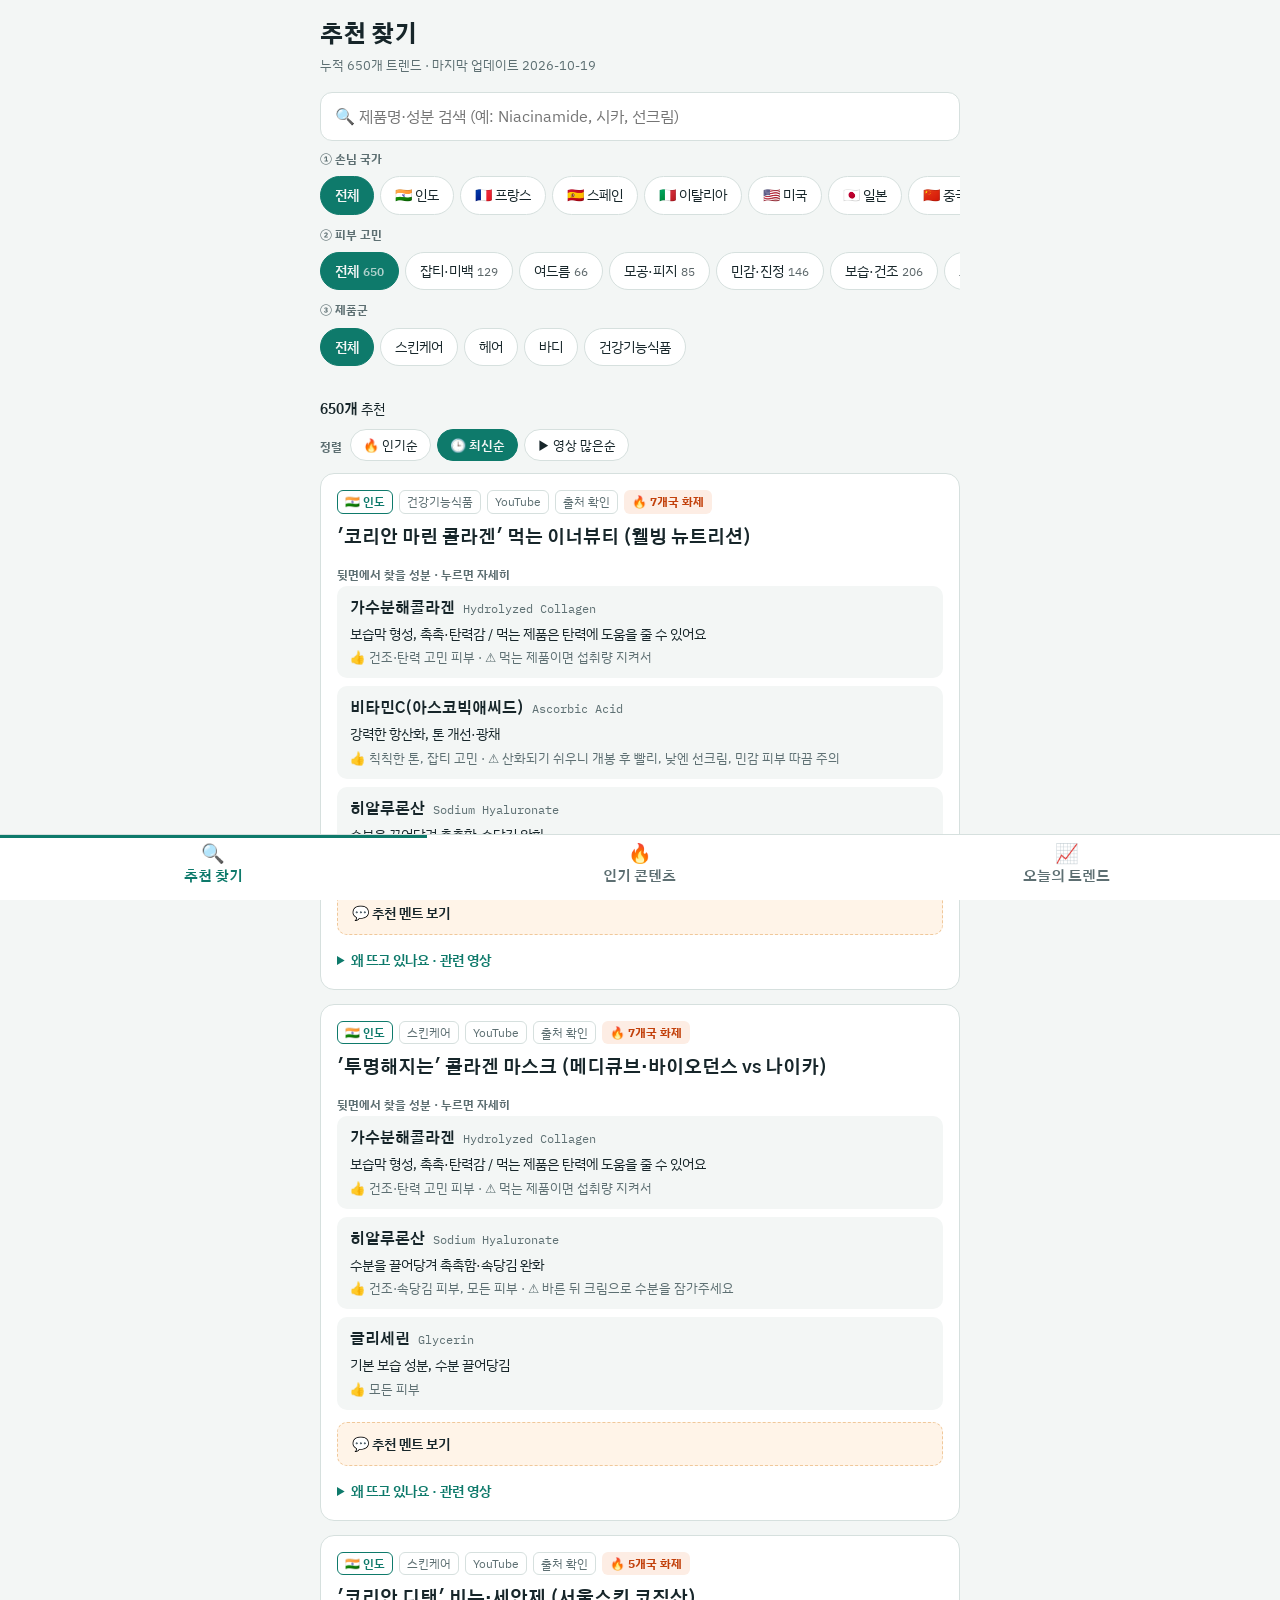
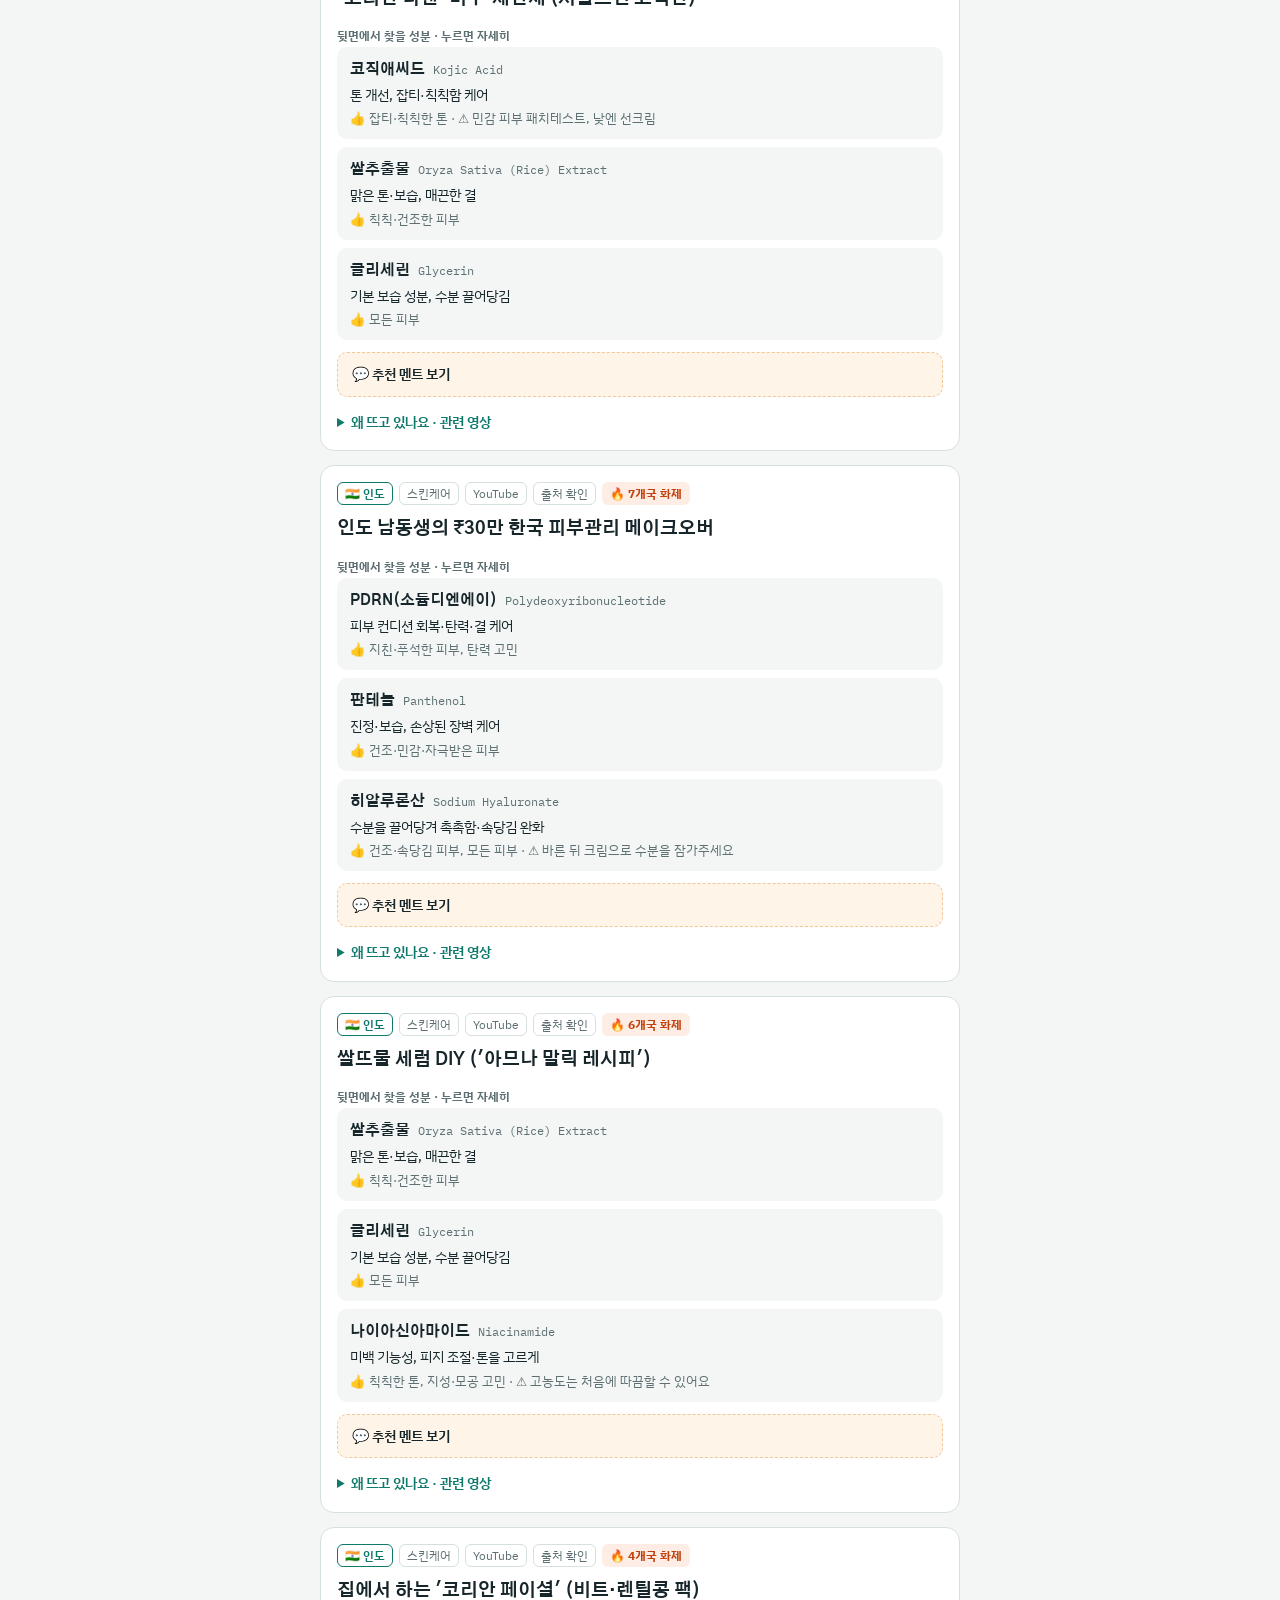
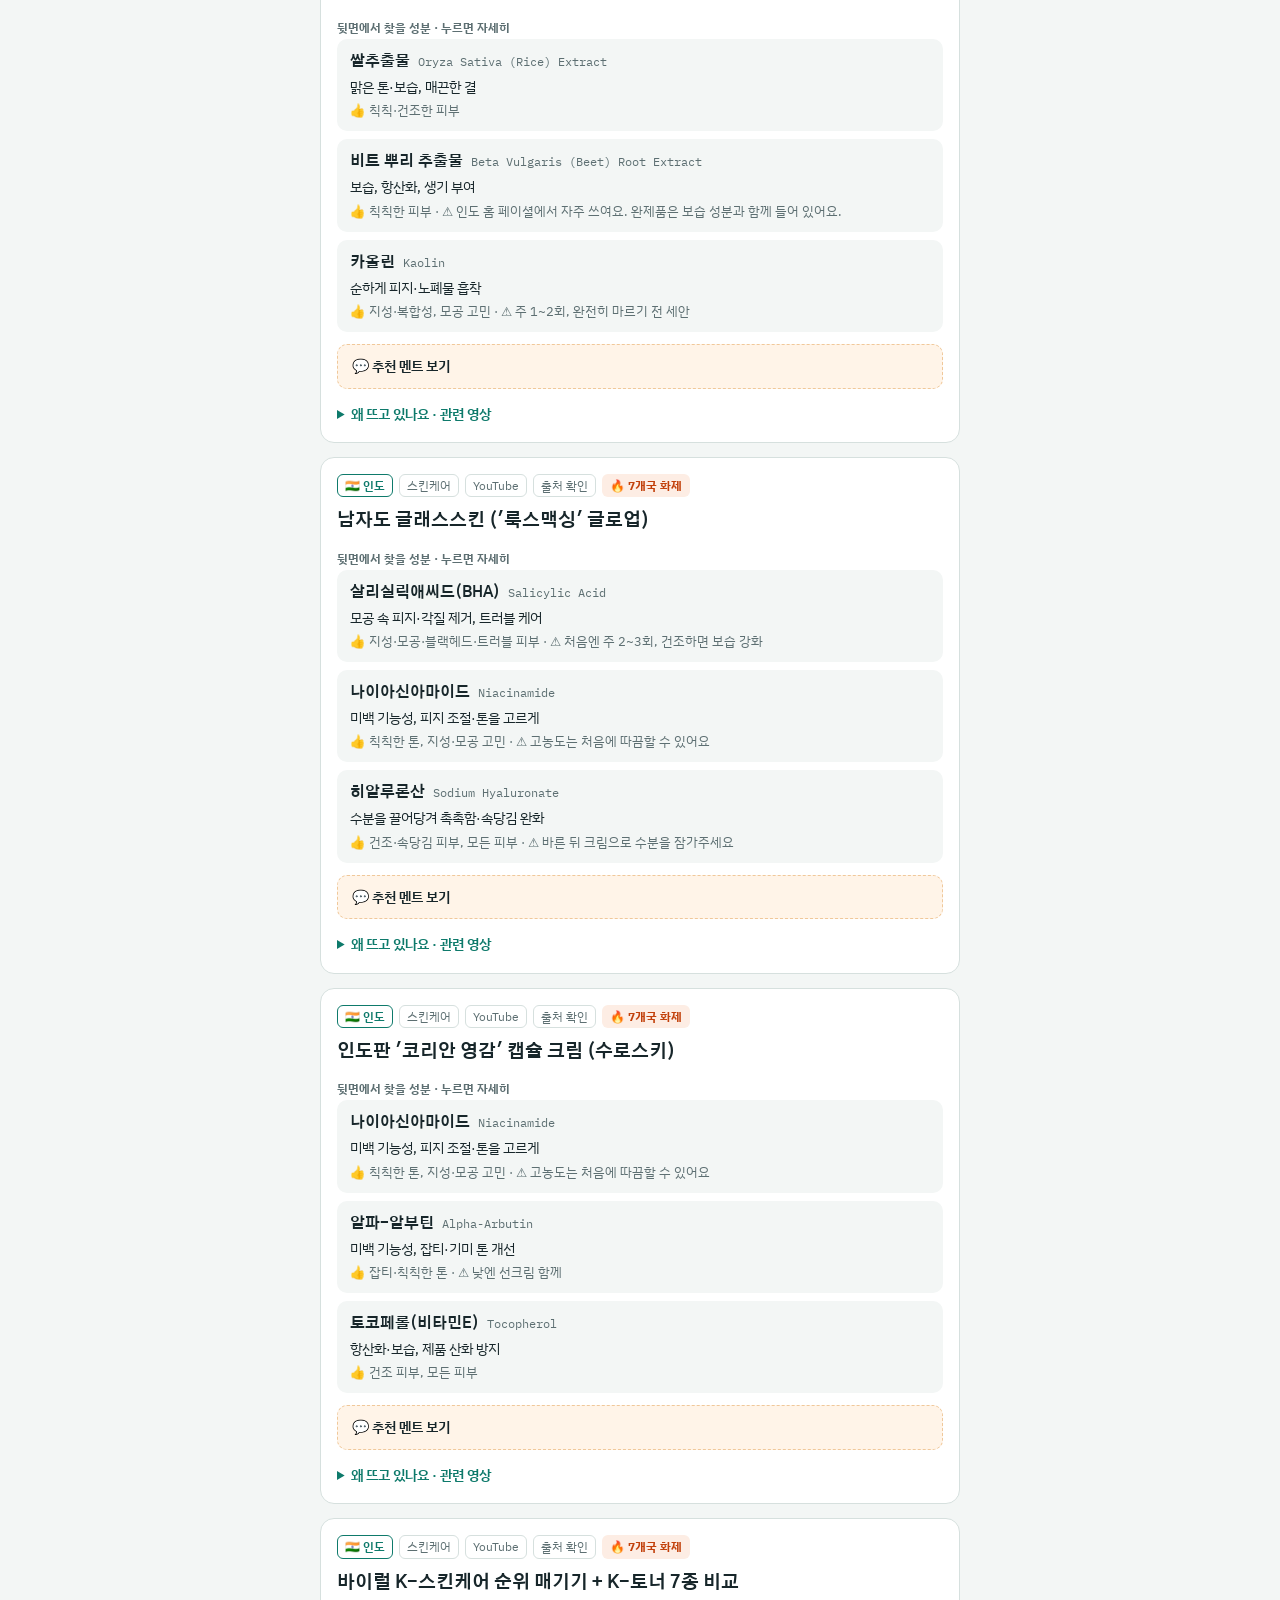
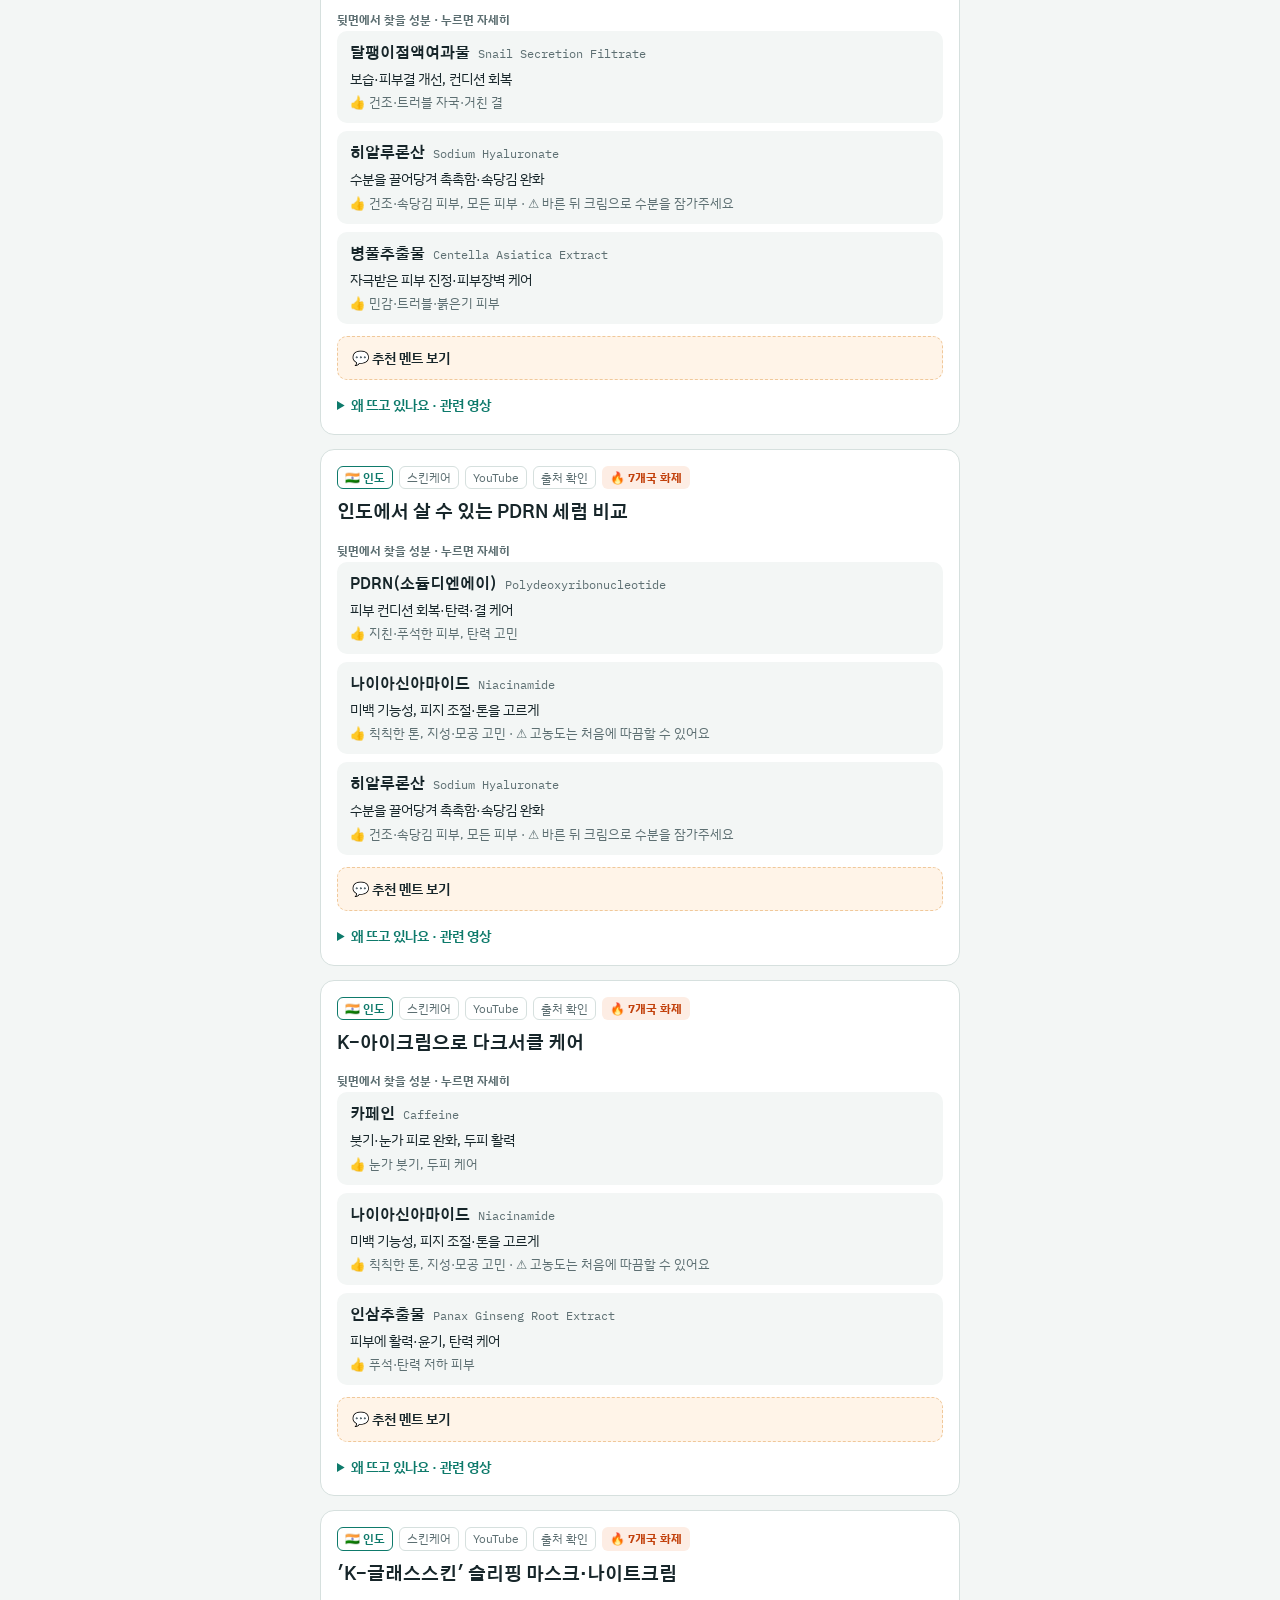
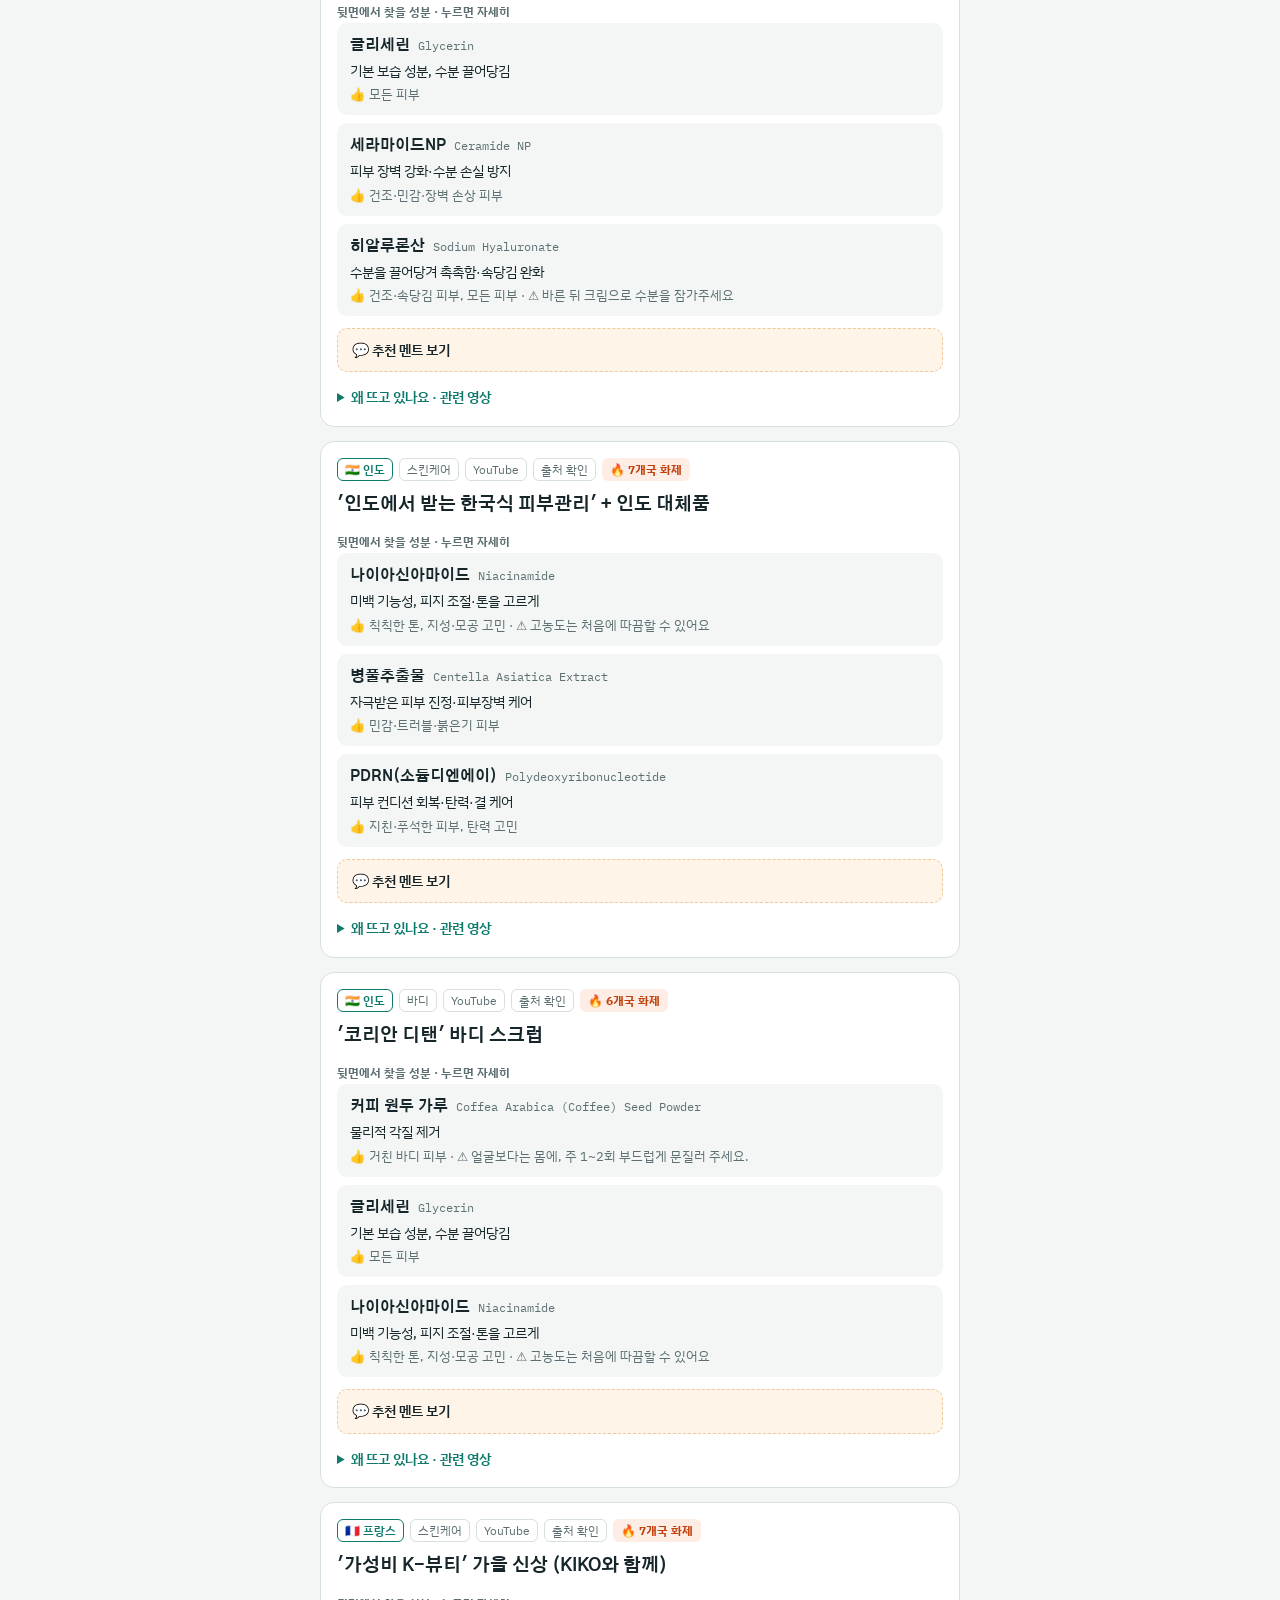
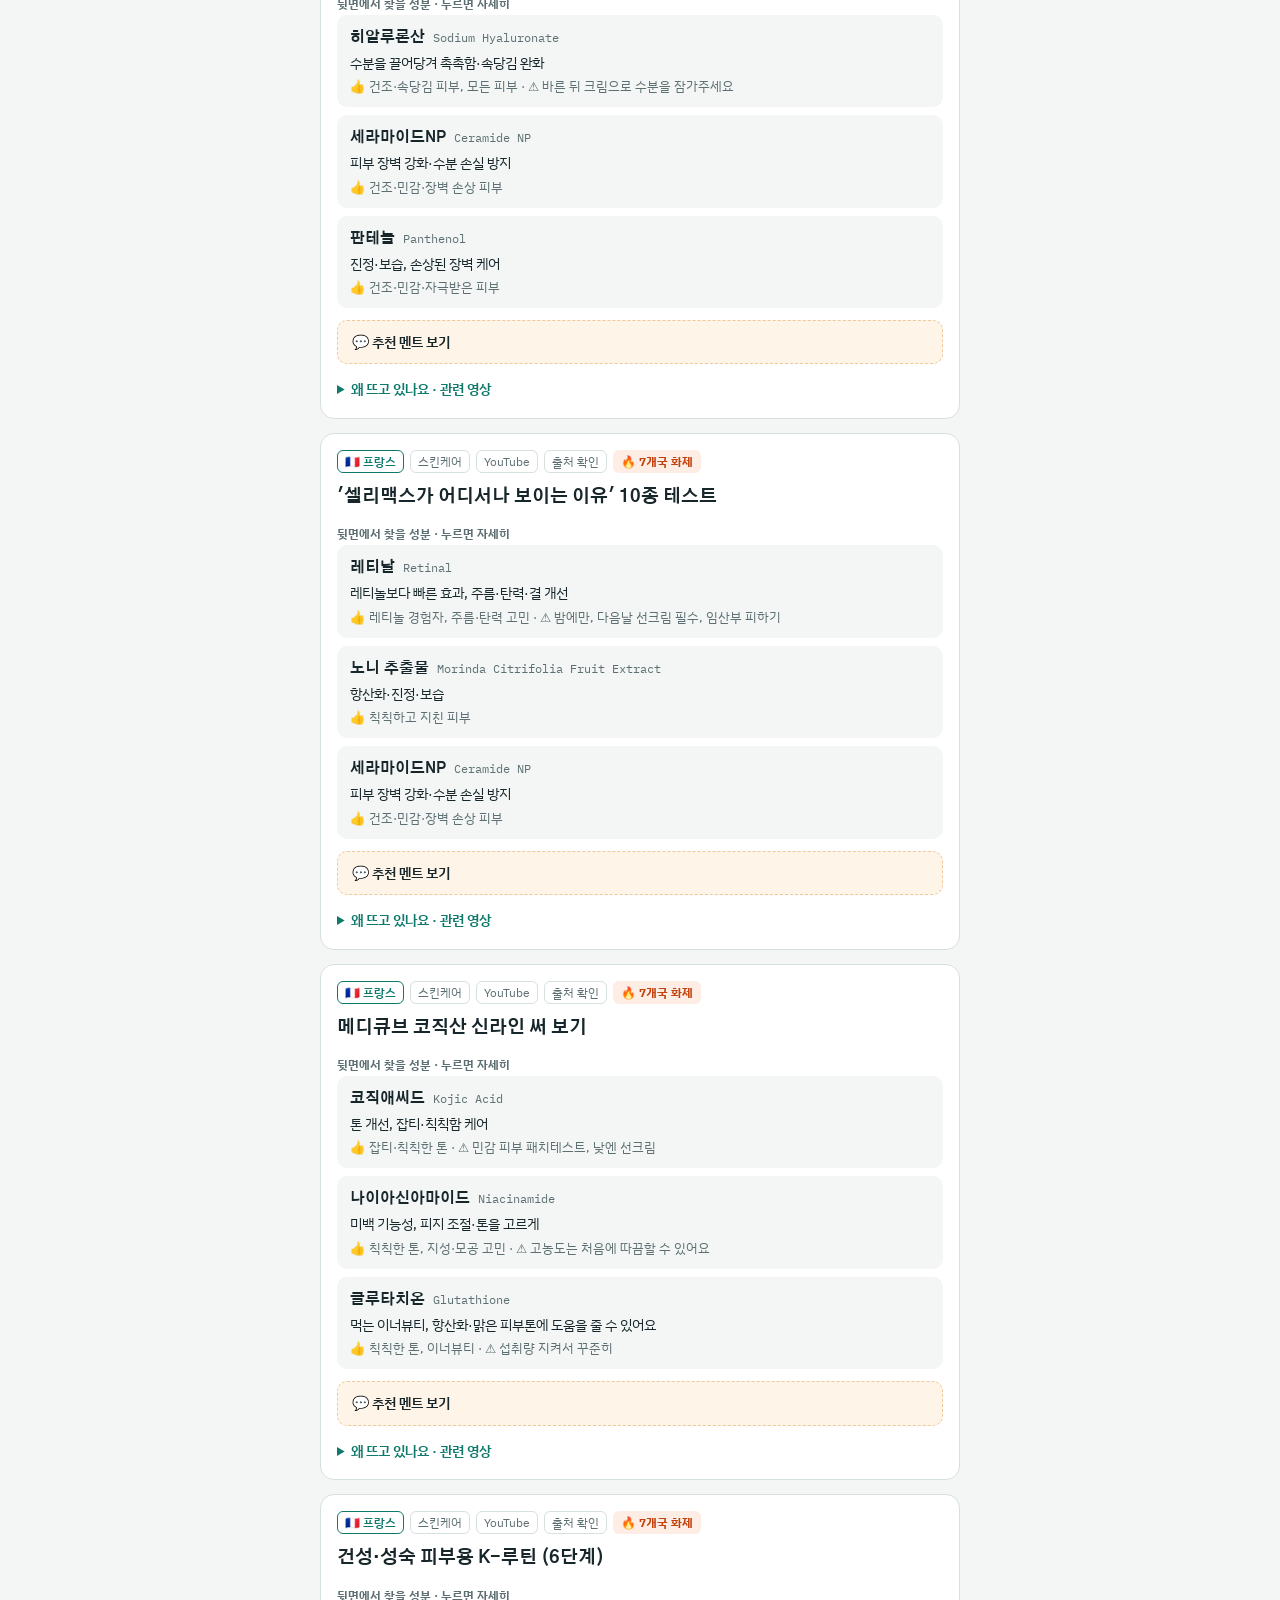
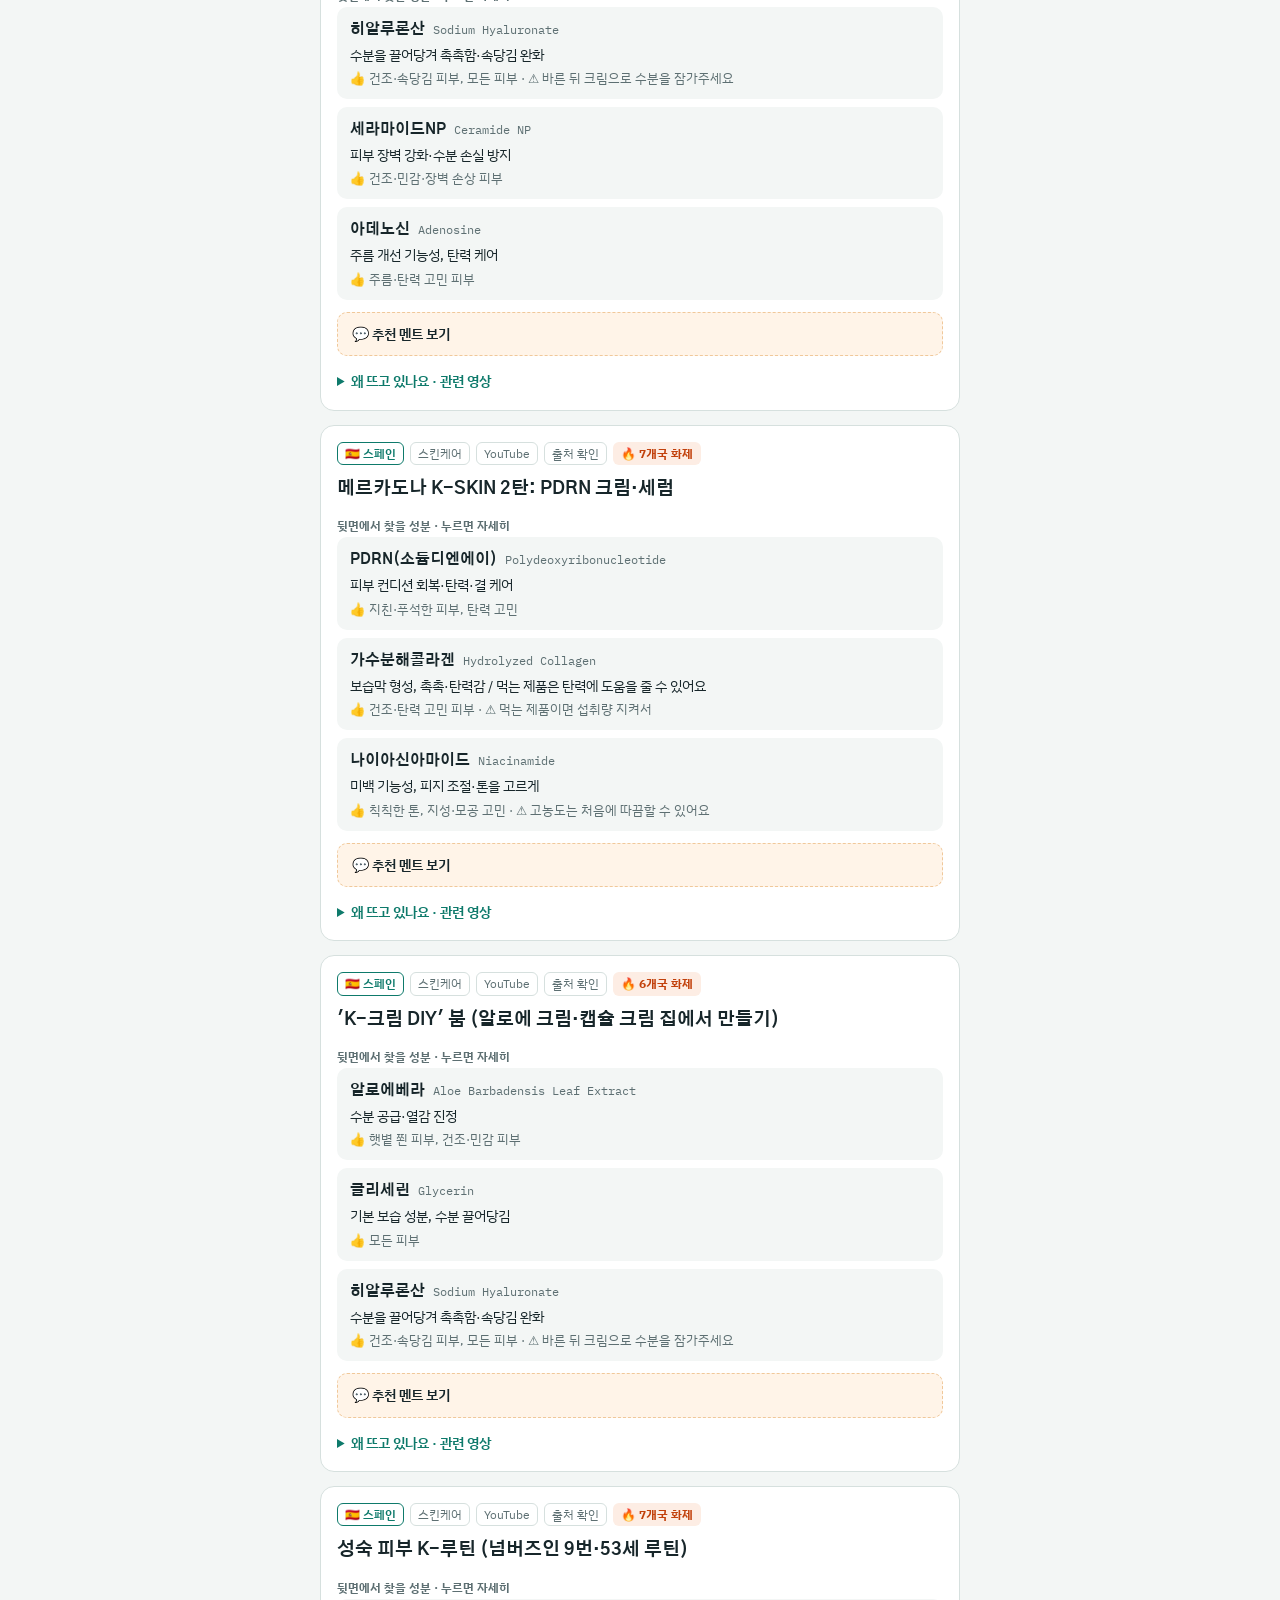
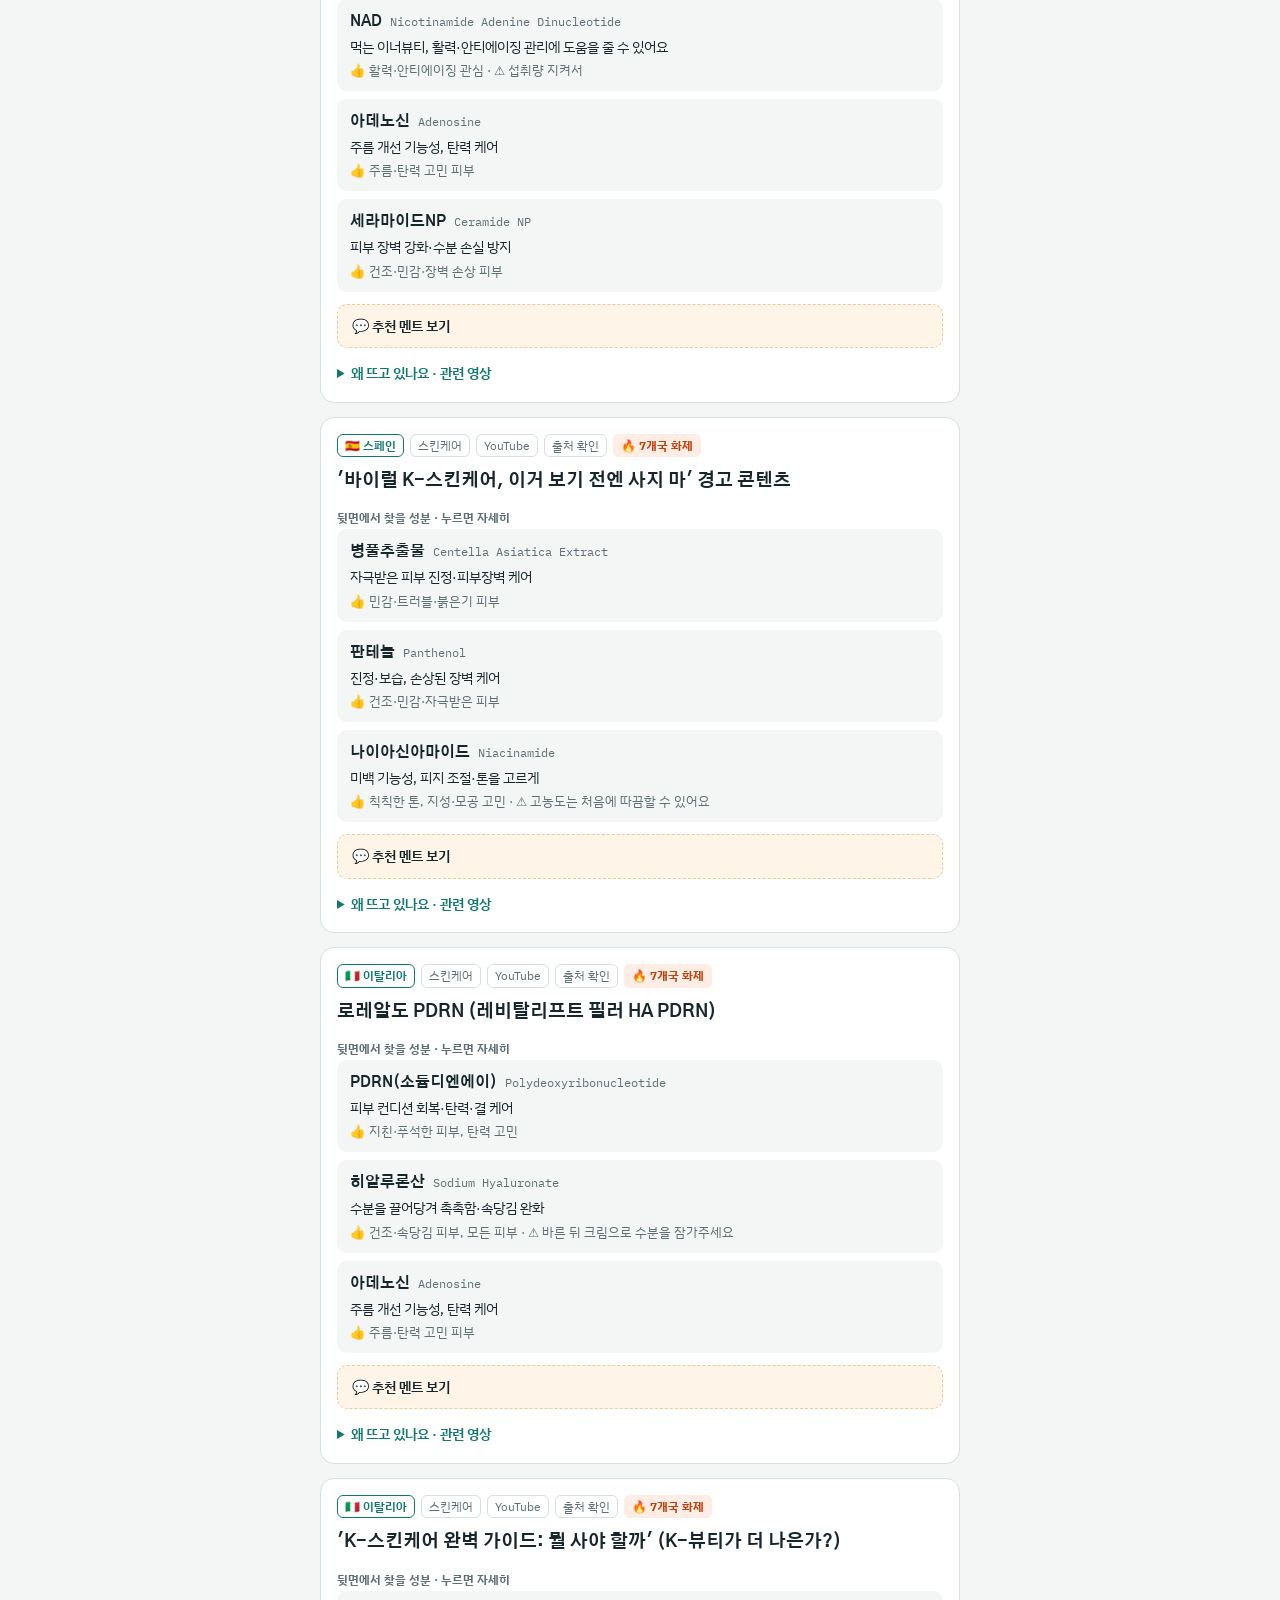
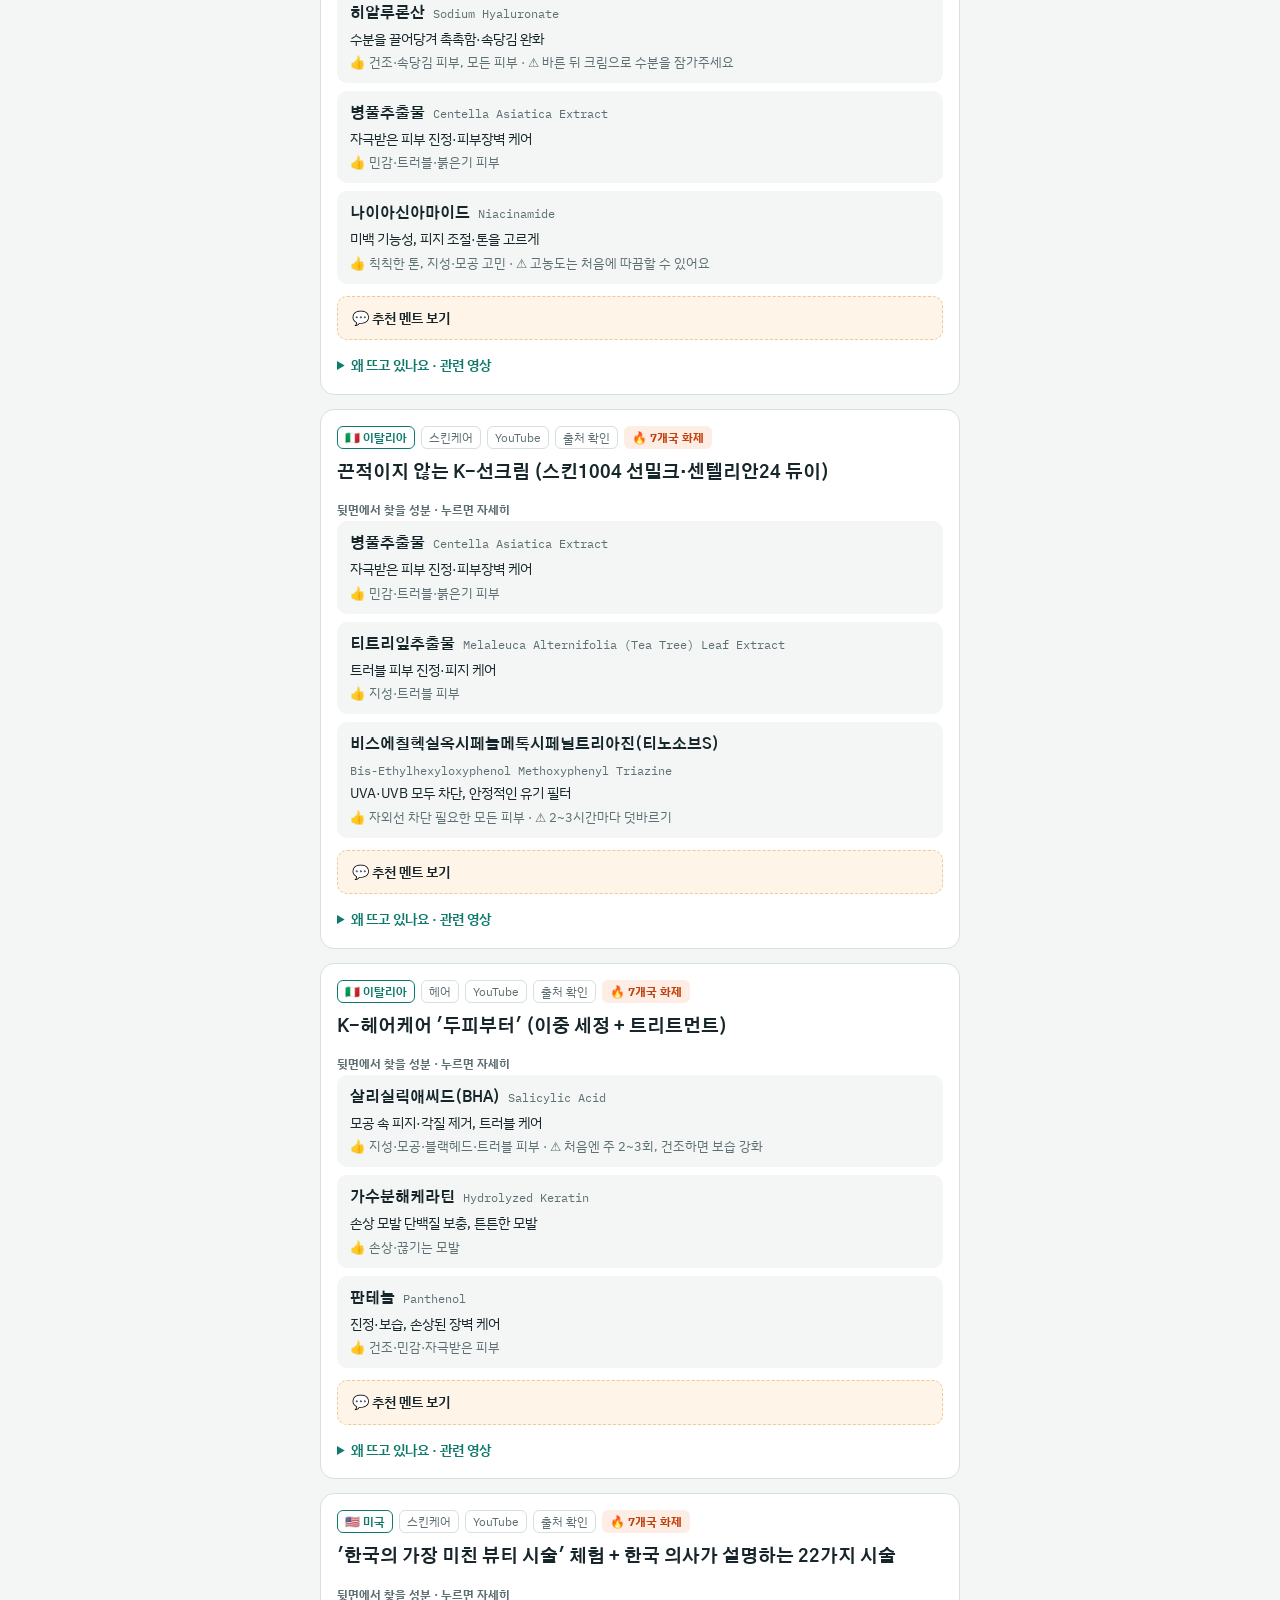
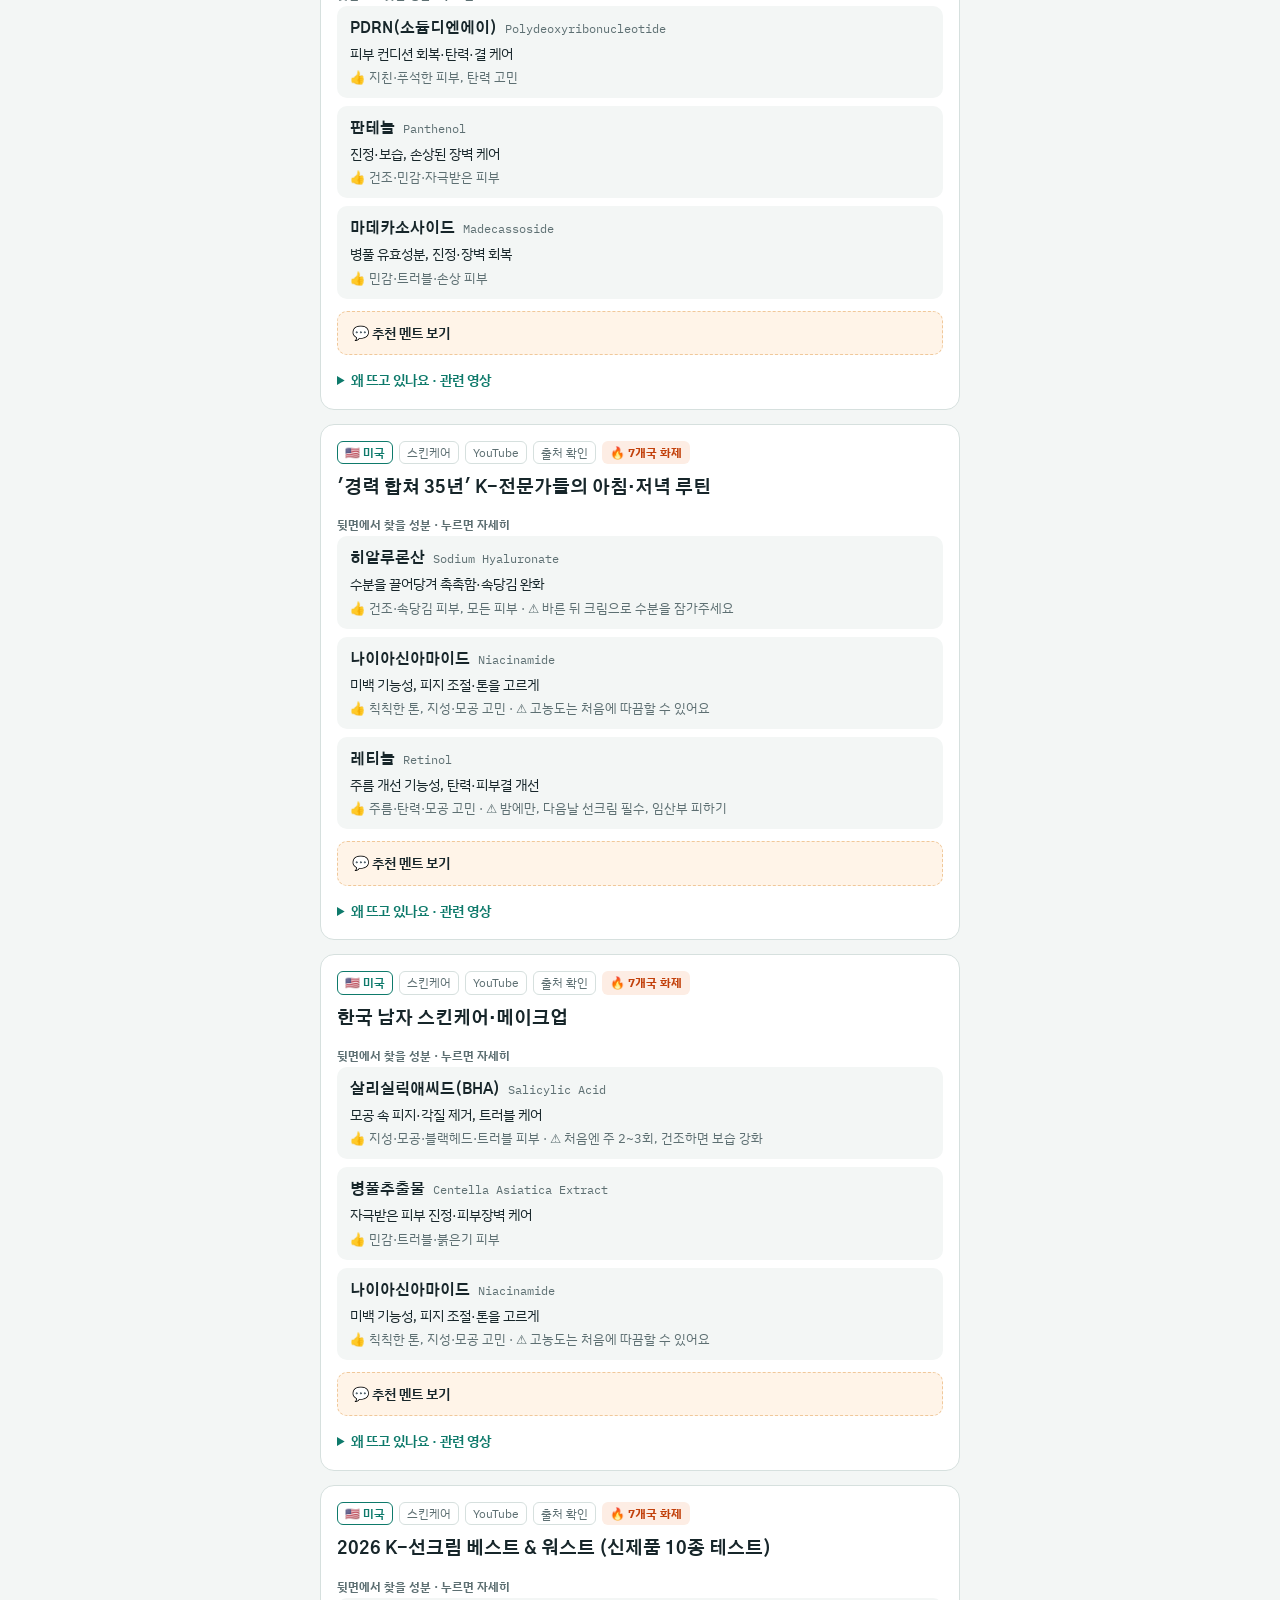
==== commit 25464c64: "Daily trends 2026-10-19 Co-Authored-By: Claude Opus 5.5 (1M context) <noreply@anthropic.com> Claude-" ====
--- a/index.html
+++ b/index.html
@@ -193,8 +193,8 @@
   <button type="button" data-v="trend"><span>📈</span>오늘의 트렌드</button>
 </nav>
 
-<script id="data" type="application/json">[{"date": "2026-10-18", "sources": {"Yin1": ["유튜브 Pilgrim · REAL Glass Skin Starts Here ✨| Pilgrim K", "https://www.youtube.com/watch?v=8_4ZrMckKgM"], "Yin2": ["유튜브 Roshni.with. Vlogs · comment for link 🖇️#Korean-inspired suns", "https://www.youtube.com/watch?v=gHqWPD-qvmM"], "Yin3": ["유튜브 Amulya Rattan · Tried KOREAN pimple patch…..worth it?!👀 ", "https://www.youtube.com/watch?v=nfPprGwIBIc"], "Yin4": ["유튜브 vedikajaokar · Korean Glass Hair in 9 SECONDS?! 😱✨", "https://www.youtube.com/watch?v=yoNsr6GW7Ks"], "Yin5": ["유튜브 Marissa and Gina · Korean Skincare Secrets for Mature Skin", "https://www.youtube.com/watch?v=O65A3Pr2RJI"], "Yin6": ["유튜브 Sanu · 6 Sheet Mask Just ₹100 😍 | Korean Sheet ", "https://www.youtube.com/watch?v=u4Kr_A000hM"], "Yin7": ["유튜브 Chandigarh Beauty Channel · Korean Day Cream का सच ❌😲 7 Days Challan", "https://www.youtube.com/watch?v=xGxOst7svS0"], "Yin8": ["유튜브 Pajaantricks · Maccaron Haul 💕 COSRX, Isntree & Collage", "https://www.youtube.com/watch?v=zR36d9_pfY0"], "Yin9": ["유튜브 Haze𐙚  · KSECRET Seoul 1988 Retinol Serum ✨ Korea", "https://www.youtube.com/watch?v=JZTOM3NY0hc"], "Yin10": ["유튜브 UGC creator India · Anti-Aging Summer Routine☀️#marynmay#PDR", "https://www.youtube.com/watch?v=SkLDN5kyCb4"], "Yin11": ["유튜브 Ay viral video.143 · 💃Anushka Sen’s 👀🫶Korean Hair Makeover💝 🇰", "https://www.youtube.com/watch?v=G2rP-N6nX6s"], "Yin12": ["유튜브 Riya · Korea’s iconic #1 hair serum ✨     #Mise", "https://www.youtube.com/watch?v=wVCshmQMzhU"], "Yin13": ["유튜브 Attraction By Akanksha · Get Celeb Glowy Skin in 7 Days ✨  #darks", "https://www.youtube.com/watch?v=PiTafAJiZfw"], "Yin14": ["유튜브 Luminève · Glass Skin Like Koreans under ₹2000  #ba", "https://www.youtube.com/watch?v=PjTAfdHGzc8"], "Yfr1": ["유튜브 Matthyss · une coréenne donne son avis sur des prod", "https://www.youtube.com/watch?v=Jxq33JzmwI8"], "Yfr2": ["유튜브 PICH & MEL · Ma nouvelle adresse de skincare coréenne", "https://www.youtube.com/watch?v=UUZTAi_jNzY"], "Yfr3": ["유튜브 MERY KEE · 🚨ALERTE NOUVELLE SKINCARE CORÉENNE EFFET", "https://www.youtube.com/watch?v=nqtwUG12YB8"], "Yfr4": ["유튜브 hairStore · Routine du soir K-Beauty : double nettoy", "https://www.youtube.com/watch?v=vf8KEluVKaU"], "Yes1": ["유튜브 Meg🫧SkinBeauty🫧 · ✨ ESE GLOW COREANO NO ES CASUALIDAD… 🫧💧 ", "https://www.youtube.com/watch?v=-K3jW7zrm5w"], "Yes2": ["유튜브 GGLucia · Rutina coreana para el pelo 🤍 Todos los ", "https://www.youtube.com/watch?v=PTSiVzdLJFI"], "Yes3": ["유튜브 Koreana Baram ES · Te comparto 3 formas coreanas de cuidar ", "https://www.youtube.com/watch?v=nM0b4BatvC0"], "Yes4": ["유튜브 CabelloCosmeticos · EL MEJOR COMBO PARA ACLARAR MANCHAS 💜 SK", "https://www.youtube.com/watch?v=DtqQNMgsQEE"], "Yit1": ["유튜브 volpi_nanafanclub · #bodycare #guantoesfoliante #koreanexfol", "https://www.youtube.com/watch?v=ts9ZEyE1f3Q"], "Yit2": ["유튜브 Christian Manzoni · #skincare #skincarecoreana #korea #dougl", "https://www.youtube.com/watch?v=W3qOlzDSx6I"], "Yit3": ["유튜브 volpi_nanafanclub · Oggi parliamo #puntineri #filamentisebac", "https://www.youtube.com/watch?v=r6WwKm9dSqs"], "Yit4": ["유튜브 Kippun Haru · Il PDRN è il segreto della pelle degli i", "https://www.youtube.com/watch?v=qxGVMFrQ9hI"], "Yus1": ["유튜브 leeskin · How koreans look 20 at 40", "https://www.youtube.com/watch?v=pZTfI-3jgyc"], "Yus2": ["유튜브 milky🥛 · American moisturizer🇺🇸 vs Korean moistur", "https://www.youtube.com/watch?v=T9YVSAqSFME"], "Yus3": ["유튜브 lovly_seo · Which do you prefer American🇺🇸 or Korean", "https://www.youtube.com/watch?v=o8QH_IXS7bM"], "Yus4": ["유튜브 Mona 🫶 · Is zendayas korean hair routine a gimmic", "https://www.youtube.com/watch?v=PZYODU2VANg"], "Yus5": ["유튜브 Floammi · KOREAN PIMPLE PATCH VS AMERICAN AND I AM", "https://www.youtube.com/watch?v=5iWH4y4TRII"], "Yus6": ["유튜브 Nana_kpharmacist · Rosacea Ingredients Ranked: Best to Wors", "https://www.youtube.com/watch?v=3MmKzOISJhk"], "Yus7": ["유튜브 Hyram · Underrated Korean Skin Care You Need To ", "https://www.youtube.com/watch?v=v2IBIBN6IT0"], "Yus8": ["유튜브 Christina · Korean Skincare You Didn't Know Existed ", "https://www.youtube.com/watch?v=SJprNK2Dhr8"], "Yus9": ["유튜브 Kpharmacist_story · [No ad] As a local Korean pharmacist’s h", "https://www.youtube.com/watch?v=gMcFN99hGm8"], "Yus10": ["유튜브 lilyis_ · eyecream to help with dark circles and f", "https://www.youtube.com/watch?v=QmfbKKTQIVM"], "Yjp1": ["유튜브 はむもち · 韓国のシートマスクを顔にぴったり密着させる方法", "https://www.youtube.com/watch?v=2_75PzI4Lrs"], "Yjp2": ["유튜브 ハゲップル hageple · ヘアオイルを作りに韓国へ行きました #ウィッグ #脱毛症", "https://www.youtube.com/watch?v=eBBsU33EvAw"], "Yjp3": ["유튜브 erimeiji / 元美容部員 · 🇰🇷【韓国DAISO】9月11日新発売の＂VT PDRN TONE ONシリーズ", "https://www.youtube.com/watch?v=YkwwqU3CJe8"], "Yjp4": ["유튜브 夜艶-yotsuya- · 韓国のクレンジングとパックを使ってメイクを落とす。#メンズメイク #スキンケア ", "https://www.youtube.com/watch?v=A7lktT6Mno4"], "Yjp5": ["유튜브 ししまるちゃん - 440 channel · 【Qoo10メガ割】🔰これが40代・50代の韓国スキンケア｜某百貨店で普段はお目", "https://www.youtube.com/watch?v=4fkGBHEOB_0"], "Yjp6": ["유튜브 韓国美容オタクのスイカ · 【保存版】歴史に残る名品！「国宝級スキンケア」を発表します", "https://www.youtube.com/watch?v=vs-gQBQ7QH4"], "Yjp7": ["유튜브 はぎたす【韓国ひとり旅】 · 【最新版】弘大美容ツアー完全ガイド✨2箇所¥1,000の激安ボトックス正直レポ💉", "https://www.youtube.com/watch?v=Tp2QqD2qWdw"], "Ycn1": ["유튜브 heyitsmindy · Olive Young折扣大開箱🔥三麗鷗聯名都買齊!! Romand唇釉新色/o", "https://www.youtube.com/watch?v=_J6DLe3dkJI"], "Ycn2": ["유튜브 佳飛雅醫美 Javaya Clinic · 韓國夏天最紅的美白療程！CP值超高的酷雪！做一次就白兩階？ #酷雪 #韓國 #o", "https://www.youtube.com/watch?v=9f82ZzDWxW4"], "Ycn3": ["유튜브 梁芷珊 Canny Leung · 【超突發！首爾咪走雞 DRC】全球爆紅積雪草專家，韓國SKIN1004首次封館直", "https://www.youtube.com/watch?v=6oqS3qisdjg"], "Ycn4": ["유튜브 日韓美妝找林總 · 屈臣氏3款韓國好物讓你頭髮 頭皮變清爽", "https://www.youtube.com/watch?v=zhKqIegTYeg"], "Ycn5": ["유튜브 beautyshare  · 居家無痛水光針 有了它從此不用再飛韓國醫美‼️實測14天臉真的變韓妞爆炸水光肌✨", "https://www.youtube.com/watch?v=Fk6sWf1RNjA"], "Ycn6": ["유튜브 medicube HK · 🫧 潔淨一週年限時優惠｜365日洗出淨透好膚質！", "https://www.youtube.com/watch?v=NnrDq9opWj4"], "Ycn7": ["유튜브 Hello VivianFu · 2026年最新🔥韓國Olive Young必買？！超40樣保養品盛大開箱✨Rej", "https://www.youtube.com/watch?v=KHjKz5p302Y"]}, "countries": {"in": {"name": "인도", "flag": "IN", "concerns": "색소침착·잡티, 선탠, 여드름, 피지, 모공, 몸 색소(팔꿈치·무릎), 머리 빠짐", "skin": "피부톤이 중간~어두운 편(피츠패트릭 IV~VI)이 많아 염증 후 색소침착(여드름 자국이 갈색으로 오래 남음)이 잘 생김. 덥고 습한 기후라 가벼운 제형 선호. 무기자차 선크림은 백탁(하얗게 뜸)이 잘 보임.", "tip": "성분을 직접 찾아보고 오는 손님이 많아요. 'Niacinamide 몇 %?'처럼 물어보면 뒷면 성분 순서를 같이 보여주세요."}, "fr": {"name": "프랑스", "flag": "FR", "concerns": "민감성·홍조, 피부장벽, 노화(탄력), 데일리 자외선 차단", "skin": "밝은 피부톤(피츠패트릭 I~III)이 많아 홍조·자극에 민감. 약국 더마 화장품 문화라 '진정·장벽' 언어가 잘 통함.", "tip": "'pharmacy brand(약국 화장품) 같은 순한 제품'이라고 연결해 설명하면 신뢰를 얻기 쉬워요."}, "es": {"name": "스페인", "flag": "ES", "concerns": "강한 햇빛, 기미·잡티, 건조, 모공", "skin": "올리브톤 피부가 많고 일조량이 많아 자외선·애프터선 수요가 큼. 올리브영 결제 증가율 +226%.", "tip": "여름 휴가지(해변) 이야기가 나오면 선크림+진정 젤 세트로 추천해 보세요."}, "it": {"name": "이탈리아", "flag": "IT", "concerns": "탄력·주름(안티에이징), 홈케어 시술 효과, 입술 건조", "skin": "올리브톤 피부, 럭셔리·시술 관심이 높음. 올리브영 결제 증가율 +250%.", "tip": "'클리닉 시술 느낌을 집에서'라는 메시지가 잘 통해요."}, "us": {"name": "미국", "flag": "US", "concerns": "자외선 차단, 노화 방지, 여드름, 모공각화증(팔 뒤 오돌토돌), 리뷰 신뢰", "skin": "인종이 다양함: 백인(홍조·광노화), 흑인·라틴계(색소침착·백탁 신경씀), 아시아계. 외국인 고객 수 1위 국가.", "tip": "리뷰를 매우 중시해요. 'This is a bestseller / has thousands of reviews'처럼 사회적 증거를 함께 말해 주세요."}, "jp": {"name": "일본", "flag": "JP", "concerns": "미백(투명감), 진정, 모공, 간편함(휴대용·멀티)", "skin": "밝은~중간 톤, 꼼꼼하게 비교하고 랭킹·리뷰를 확인한 뒤 구매. 시트마스크·부스터 친숙함.", "tip": "'Olive Young ranking No.1'처럼 순위를 보여주면 효과적이에요."}, "cn": {"name": "중국", "flag": "CN", "concerns": "민감성(약 50%가 민감 피부라고 응답), 피부장벽, 노화 예방, 성분 투명성", "skin": "도시 소비자 72%가 성분표를 확인. 한방·바이오 성분, 세럼·앰플 루틴 선호.", "tip": "'기능성 인증(미백·주름)' 표시를 가리키며 설명하면 신뢰도가 올라가요."}}, "items": [{"c": "in", "pf": "YouTube", "cat": "스킨케어", "kw": ["보습·건조", "잡티·미백"], "t": "필그림 '코리안 라이스워터' 하이드라 글로우 젤 모이스처라이저", "why": "인도 브랜드 필그림의 '진짜 글래스스킨은 여기서 시작' 광고 영상이 약 263만 회. 쌀뜨물 + 5종 히알루론산 + 나이아신아마이드 3% 젤 보습제로, 인도 브랜드가 K-원료를 앞세우는 흐름. (YouTube API 조회수 기준)", "ing": [["쌀추출물", "Oryza Sativa (Rice) Extract"], ["히알루론산", "Sodium Hyaluronate"], ["나이아신아마이드", "Niacinamide"]], "look": "가벼운 젤 제형 + 쌀 추출물 + 다중 히알루론산 + 나이아신아마이드 3%가 공식. 습한 기후용 '젤 보습'으로 소개.", "pitch": "Rice extract brightens, five types of hyaluronic acid hydrate at different depths and 3% niacinamide evens tone in a light gel.", "src": ["Yin1"], "ev": "source", "q": "pilgrim korean rice water moisturizer", "vid": [{"title": "REAL Glass Skin Starts Here ✨| Pilgrim Korean Rice Water Hydra Glow Moisturizer", "url": "https://www.youtube.com/watch?v=8_4ZrMckKgM", "date": "2026-07-29", "views": 2625583}]}, {"c": "in", "pf": "YouTube", "cat": "스킨케어", "kw": ["자외선", "잡티·미백"], "t": "인도 'K-영감' 선크림 (닷앤키 드래곤프루트·서울스킨)", "why": "'K-영감 SPF50 PA++++ 선크림, 백탁·번들거림 없음'(코직산·쌀뜨물·나이아신아마이드) 쇼츠가 약 37만 회. 닷앤키 드래곤프루트, 서울스킨 등 인도 브랜드의 '코리안 선크림' 리뷰가 이어짐. (YouTube API 조회수 기준)", "ing": [["코직애씨드", "Kojic Acid"], ["쌀추출물", "Oryza Sativa (Rice) Extract"], ["나이아신아마이드", "Niacinamide"]], "look": "인도 브랜드가 'Korean-inspired'로 선크림을 내는 사례. 백탁 없는 유기자차 + 미백 성분 조합으로 비교 소개.", "pitch": "Light filters protect without a white cast while kojic acid, rice and niacinamide brighten, so sunscreen doubles as a tone-evening step.", "src": ["Yin2"], "ev": "source", "q": "korean inspired sunscreen india", "vid": [{"title": "comment for link 🖇️#Korean-inspired sunscreen with SPF 50 PA++++ ☀️No white cast, no greasy", "url": "https://www.youtube.com/watch?v=gHqWPD-qvmM", "date": "2026-08-15", "views": 365129}, {"title": "Dot & key dragon fruit sunscreen review #dotandkeysunscreen,indian dupe of korean sunscreen #shorts", "url": "https://www.youtube.com/watch?v=kzAk9k2wMQo", "date": "2026-09-17", "views": 7442}, {"title": "Seoul skin Korean sunscreen 🤏🏻 #skincare #trending #makeup #ytshorts #sunscreen #ssks", "url": "https://www.youtube.com/watch?v=MQeVpauZL1c", "date": "2026-08-15", "views": 3704}]}, {"c": "in", "pf": "YouTube", "cat": "스킨케어", "kw": ["여드름"], "t": "K-여드름 패치 써 보기", "why": "인도 크리에이터의 '코리안 여드름 패치, 써 볼 만해?' 쇼츠가 약 7만 회. 하이드로콜로이드 패치로 짜지 않고 진정시키는 방법. (YouTube API 조회수 기준)", "ing": [["하이드로콜로이드", "Cellulose Gum (Hydrocolloid)"], ["살리실릭애씨드(BHA)", "Salicylic Acid"], ["티트리잎추출물", "Melaleuca Alternifolia (Tea Tree) Leaf Extract"]], "look": "흰 고름이 올라온 뾰루지에 하룻밤 붙이는 하이드로콜로이드 패치. 성분 패치(BHA·티트리)와 구분해 소개.", "pitch": "Hydrocolloid absorbs fluid and protects the spot, while salicylic acid and tea tree in active patches help it flatten faster.", "src": ["Yin3"], "ev": "source", "q": "korean pimple patch india", "vid": [{"title": "Tried KOREAN pimple patch…..worth it?!👀 | AMULYA RATTAN | #shorts #amulyarattan", "url": "https://www.youtube.com/watch?v=nfPprGwIBIc", "date": "2026-08-22", "views": 69401}]}, {"c": "in", "pf": "YouTube", "cat": "헤어", "kw": ["헤어손상"], "t": "K-글래스 헤어 (헤어 마스크·메티씨 DIY)", "why": "'9초 만에 코리안 글래스 헤어?!' 헤어 마스크 리뷰, '집에서 코리안 글래스 헤어', '메티(호로파) 씨앗으로 매끈한 머리' 쇼츠 등 윤기 헤어 콘텐츠가 인도에서 이어짐. (YouTube API 조회수 기준)", "ing": [["가수분해케라틴", "Hydrolyzed Keratin"], ["호로파(메티) 씨 추출물", "Trigonella Foenum-Graecum Seed Extract"], ["아모디메치콘", "Amodimethicone"]], "look": "인도 전통 메티(호로파 씨) + K-글래스 헤어 마스크 조합. 전성분에 Trigonella Foenum-Graecum이 있으면 같은 콘셉트.", "pitch": "Keratin and amodimethicone smooth and coat each strand for mirror shine, while fenugreek extract conditions and softens frizz.", "src": ["Yin4"], "ev": "source", "q": "korean glass hair mask", "vid": [{"title": "Korean Glass Hair in 9 SECONDS?! 😱✨", "url": "https://www.youtube.com/watch?v=yoNsr6GW7Ks", "date": "2026-08-11", "views": 3233}, {"title": "Get Korean Glass Hair At Home ✨ #shorts              hair care tips", "url": "https://www.youtube.com/watch?v=s4iTPGaqSCk", "date": "2026-08-08", "views": 3027}, {"title": "Korean Hair Care Secret: Methi Se Baalon Ko Banayein Smooth & Shiny", "url": "https://www.youtube.com/watch?v=4y9WX2WMtbk", "date": "2026-08-23", "views": 23428}]}, {"c": "in", "pf": "YouTube", "cat": "스킨케어", "kw": ["노화·탄력", "보습·건조"], "t": "성숙 피부 K-스킨케어 (어성초·달팽이·수박)", "why": "'성숙 피부를 위한 K-스킨케어 비밀' 영상. 어성초로 염증 진정, 달팽이·수박 추출물로 보습, '스킨 플러딩'과 천천히 바르기를 소개. (YouTube API 조회수 기준)", "ing": [["어성초추출물", "Houttuynia Cordata Extract"], ["달팽이점액여과물", "Snail Secretion Filtrate"], ["수박 추출물", "Citrullus Lanatus (Watermelon) Fruit Extract"]], "look": "성숙 피부는 강한 액티브보다 '수분 레이어링 + 진정'이 핵심이라는 메시지.", "pitch": "Heartleaf calms inflammation, snail mucin repairs and watermelon extract hydrates, layered gently so mature skin looks plumper.", "src": ["Yin5"], "ev": "source", "q": "korean skincare secrets mature skin", "vid": [{"title": "Korean Skincare Secrets for Mature Skin", "url": "https://www.youtube.com/watch?v=O65A3Pr2RJI", "date": "2026-09-18", "views": 15672}]}, {"c": "in", "pf": "YouTube", "cat": "스킨케어", "kw": ["보습·건조"], "t": "₹100에 6장, 저가 K-시트마스크 ('한국인은 매일 쓸까?')", "why": "미쇼에서 산 '₹100 시트마스크 6장' 하울, '한국인은 정말 매일 시트마스크를 쓸까?' 쇼츠 등 저가 시트마스크 콘텐츠. (YouTube API 조회수 기준)", "ing": [["히알루론산", "Sodium Hyaluronate"], ["글리세린", "Glycerin"], ["나이아신아마이드", "Niacinamide"]], "look": "한국인은 매일보다 '건조할 때·중요한 날 전'에 쓴다고 설명. 15~20분 후 떼고 남은 에센스는 흡수.", "pitch": "Hyaluronic acid and glycerin flood skin with moisture in 15 minutes, and niacinamide adds a quick brightening boost.", "src": ["Yin6"], "ev": "source", "q": "korean sheet mask meesho", "vid": [{"title": "6 Sheet Mask Just ₹100 😍 | Korean Sheet Mask| Meesho beauty finds @Meesho", "url": "https://www.youtube.com/watch?v=u4Kr_A000hM", "date": "2026-10-05", "views": 1492}, {"title": "Do Koreans Really Use Sheet Masks Every Day? 🇰🇷 #KBeauty #SheetMask #kskincare", "url": "https://www.youtube.com/watch?v=JTwSns3-jIU", "date": "2026-10-09", "views": 1521}, {"title": "Korean Sheet Mask ✨ #shorts #skincare #koreanskincare #sheetmasks #trending", "url": "https://www.youtube.com/watch?v=1ZwgNgXvsKE", "date": "2026-10-07", "views": 1634}]}, {"c": "in", "pf": "YouTube", "cat": "스킨케어", "kw": ["보습·건조", "잡티·미백"], "t": "'K-데이크림의 진실' 7일 챌린지", "why": "'코리안 데이크림의 진실, 7일 챌린지' 쇼츠. 유료 협찬 없이 7일 써 보고 글래스스킨 광채가 나는지 검증. (YouTube API 조회수 기준)", "ing": [["나이아신아마이드", "Niacinamide"], ["글리세린", "Glycerin"], ["티타늄디옥사이드", "Titanium Dioxide"]], "look": "영상 속 제품명은 확인 필요. 데이크림은 톤업(티타늄디옥사이드) 효과를 광채로 착각하기 쉬워 '톤업 vs 실제 피부 변화'를 구분해 설명.", "pitch": "Niacinamide gradually evens tone while glycerin hydrates; instant glow often comes from tone-up pigments, so give it time to judge.", "src": ["Yin7"], "ev": "source", "q": "korean day cream 7 days challenge", "vid": [{"title": "Korean Day Cream का सच ❌😲 7 Days Challange 😱 #shorts #viral #yputubeshorts #kbeauty #viralreels", "url": "https://www.youtube.com/watch?v=xGxOst7svS0", "date": "2026-09-30", "views": 4268}]}, {"c": "in", "pf": "YouTube", "cat": "스킨케어", "kw": ["보습·건조"], "t": "인도 K-뷰티 편집숍·수입 시장 하울 (마카롱 등)", "why": "인도 K-뷰티 편집숍 마카롱 하울(코스알엑스·이즈앤트리·콜라겐 마스크), 델리 수입 화장품 도매 시장 투어, '인도에서 발견한 K-스킨케어' 등 구매 경로 콘텐츠. (YouTube API 조회수 기준)", "ing": [["달팽이점액여과물", "Snail Secretion Filtrate"], ["히알루론산", "Hyaluronic Acid"], ["가수분해콜라겐", "Hydrolyzed Collagen"]], "look": "인도에선 정품 구매처가 관심사. 공식 편집숍·브랜드 공식몰을 안내하고 도매시장은 가품 주의를 함께.", "pitch": "Snail mucin, hyaluronic acid and collagen are the K-beauty staples Indian shoppers stock up on, best bought from verified retailers.", "src": ["Yin8"], "ev": "source", "q": "maccaron haul korean skincare india", "vid": [{"title": "Maccaron Haul 💕 COSRX, Isntree & Collagen Masks | Korean Skincare Haul ✨", "url": "https://www.youtube.com/watch?v=zR36d9_pfY0", "date": "2026-09-20", "views": 1498}, {"title": "🇰🇷 Korean Skincare in India | Imported Korean Cosmetic | Cosmetic Wholesale Market | Hammad Cosmetic", "url": "https://www.youtube.com/watch?v=Cczfuz13G70", "date": "2026-08-18", "views": 3470}, {"title": "Korean Skincare I discovered in India 🤔 K-beauty favorites ✨", "url": "https://www.youtube.com/watch?v=iBDYwEXB24w", "date": "2026-09-15", "views": 5402}]}, {"c": "in", "pf": "YouTube", "cat": "스킨케어", "kw": ["노화·탄력"], "t": "케이시크릿 '서울 1988' 레티놀 세럼", "why": "케이시크릿 서울 1988 레티놀 세럼을 '심플한 K-루틴의 레티놀'로 소개하는 영상. 결·잔주름·광채 개선이 포인트. (YouTube API 조회수 기준)", "ing": [["레티놀", "Retinol"], ["나이아신아마이드", "Niacinamide"], ["판테놀", "Panthenol"]], "look": "레티놀 입문용으로 저녁에 격일, 다음날 선크림 필수라고 안내.", "pitch": "Retinol smooths texture and fine lines while niacinamide and panthenol keep skin calm and even during the adjustment period.", "src": ["Yin9"], "ev": "source", "q": "ksecret seoul 1988 retinol serum", "vid": [{"title": "KSECRET Seoul 1988 Retinol Serum ✨ Korean Skincare for Glowing Skin #Shorts", "url": "https://www.youtube.com/watch?v=JZTOM3NY0hc", "date": "2026-09-27", "views": 2095}]}, {"c": "in", "pf": "YouTube", "cat": "스킨케어", "kw": ["노화·탄력"], "t": "메리앤메이 PDRN 여름 안티에이징 루틴", "why": "인도 UGC 크리에이터의 '여름 안티에이징 루틴' 쇼츠에 메리앤메이 PDRN 라인이 등장. 덥고 습한 날씨에 맞춘 가벼운 PDRN 루틴. (YouTube API 조회수 기준)", "ing": [["PDRN(소듐디엔에이)", "Polydeoxyribonucleotide"], ["히알루론산", "Sodium Hyaluronate"], ["아데노신", "Adenosine"]], "look": "가벼운 앰플 + 젤 크림 조합으로 소개. 인도 여름엔 무거운 크림 대신 젤 제형 권장.", "pitch": "PDRN supports repair, hyaluronic acid hydrates and adenosine targets wrinkles, in light textures that suit hot Indian summers.", "src": ["Yin10"], "ev": "source", "q": "mary and may pdrn anti aging", "vid": [{"title": "Anti-Aging Summer Routine☀️#marynmay#PDRN#antiaging#spicule#lovemarynmay#kbeauty#korean#sunstick#fyp", "url": "https://www.youtube.com/watch?v=SkLDN5kyCb4", "date": "2026-08-02", "views": 1079}]}, {"c": "in", "pf": "YouTube", "cat": "헤어", "kw": ["헤어손상"], "t": "아누슈카 센의 한국 헤어 메이크오버", "why": "인도 배우 아누슈카 센이 한국에서 받은 헤어 케어·메이크오버 쇼츠(약 2.9만 회). 한국 미용실 트리트먼트에 대한 관심. (YouTube API 조회수 기준)", "ing": [["가수분해케라틴", "Hydrolyzed Keratin"], ["세라마이드NP", "Ceramide NP"], ["아르간오일", "Argania Spinosa Kernel Oil"]], "look": "한국 미용실의 단백질·세라마이드 트리트먼트를 홈케어 제품으로 연결. 아르간 오일로 마무리.", "pitch": "Keratin rebuilds strength, ceramides seal the cuticle and argan oil adds glossy softness, the salon treatment done at home.", "src": ["Yin11"], "ev": "source", "q": "anushka sen korean hair makeover", "vid": [{"title": "💃Anushka Sen’s 👀🫶Korean Hair Makeover💝 🇰🇷 | Just Look At Her Hair! 😍✨ #discoveruniversity#anushkasen", "url": "https://www.youtube.com/watch?v=G2rP-N6nX6s", "date": "2026-09-25", "views": 28784}]}, {"c": "in", "pf": "YouTube", "cat": "헤어", "kw": ["헤어손상"], "t": "미장센 퍼펙트 세럼 ('한국 1위 헤어 세럼')", "why": "'한국의 아이코닉 1위 헤어 세럼' 미장센 퍼펙트 세럼 쇼츠. 부스스함 잡는 오일 세럼으로 인도 습한 날씨에 관심. (YouTube API 조회수 기준)", "ing": [["아르간오일", "Argania Spinosa Kernel Oil"], ["동백오일", "Camellia Japonica Seed Oil"], ["사이클로펜타실록산", "Cyclopentasiloxane"]], "look": "젖은 머리 끝에 1~2펌프, 드라이 전 열 보호 겸용으로 안내.", "pitch": "Argan and camellia oils nourish and add shine while silicone smooths the surface, taming frizz in humid weather.", "src": ["Yin12"], "ev": "source", "q": "mise en scene perfect serum", "vid": [{"title": "Korea’s iconic #1 hair serum ✨     #MiseEnScene #PerfectSerum #HairSerum #KBeauty #frizzfreehair", "url": "https://www.youtube.com/watch?v=wVCshmQMzhU", "date": "2026-10-12", "views": 1182}]}, {"c": "in", "pf": "YouTube", "cat": "스킨케어", "kw": ["모공·피지", "잡티·미백"], "t": "'셀럽 광채 피부 7일' (모공·잡티)", "why": "'볼리우드 배우들이 민낯을 가리는 이유는 모공·잡티 때문' 쇼츠. 비싼 시술 대신 홈케어로 7일 광채를 내는 콘텐츠. (YouTube API 조회수 기준)", "ing": [["나이아신아마이드", "Niacinamide"], ["살리실릭애씨드(BHA)", "Salicylic Acid"], ["알파-알부틴", "Alpha-Arbutin"]], "look": "영상 속 제품명은 확인 필요. 모공(나이아신아마이드·BHA) + 잡티(알파알부틴) 2가지 고민으로 나눠 제안.", "pitch": "Niacinamide and salicylic acid refine pores while alpha-arbutin fades dark spots, a home routine for the clear celeb look.", "src": ["Yin13"], "ev": "source", "q": "celeb glowy skin 7 days", "vid": [{"title": "Get Celeb Glowy Skin in 7 Days ✨  #darkspots #openpores #koreanskincare #shorts", "url": "https://www.youtube.com/watch?v=PiTafAJiZfw", "date": "2026-10-15", "views": 27467}]}, {"c": "in", "pf": "YouTube", "cat": "스킨케어", "kw": ["보습·건조", "민감·진정"], "t": "₹2,000 이하 장벽 케어 글래스스킨 루틴", "why": "'₹2,000 이하로 한국인처럼 글래스스킨' 영상. 장벽 회복 + 수분 위주의 저예산 루틴. (YouTube API 조회수 기준)", "ing": [["세라마이드NP", "Ceramide NP"], ["판테놀", "Panthenol"], ["히알루론산", "Sodium Hyaluronate"]], "look": "고가 앰플 대신 세라마이드·판테놀·히알루론산 3종으로 장벽을 먼저 회복하라는 메시지.", "pitch": "Ceramides, panthenol and hyaluronic acid repair and hydrate the barrier first, the affordable base of a dewy glass-skin look.", "src": ["Yin14"], "ev": "source", "q": "glass skin under 2000 barrier repair", "vid": [{"title": "Glass Skin Like Koreans under ₹2000  #barrierrepair #skincare  #beauty", "url": "https://www.youtube.com/watch?v=PjTAfdHGzc8", "date": "2026-09-16", "views": 1346}]}, {"c": "fr", "pf": "YouTube", "cat": "스킨케어", "kw": ["민감·진정"], "t": "한국인이 평가하는 프랑스 화장품", "why": "'한국인이 프랑스 제품에 대해 의견을 말한다' 쇼츠가 약 3.4만 회. K-뷰티 시선으로 프랑스 약국 화장품을 보는 역방향 콘텐츠. (YouTube API 조회수 기준)", "ing": [["판테놀", "Panthenol"], ["병풀추출물", "Centella Asiatica Extract"], ["세라마이드NP", "Ceramide NP"]], "look": "프랑스 약국 화장품과 K-스킨케어의 공통점(장벽·진정)을 짚어 주는 포맷. 가벼운 텍스처 차이를 강조.", "pitch": "Both French pharmacy and Korean skincare lean on panthenol, centella and ceramides to calm and repair, but K-formulas feel lighter.", "src": ["Yfr1"], "ev": "source", "q": "coréenne avis produits français", "vid": [{"title": "une coréenne donne son avis sur des produits français", "url": "https://www.youtube.com/watch?v=Jxq33JzmwI8", "date": "2026-10-10", "views": 34202}]}, {"c": "fr", "pf": "YouTube", "cat": "스킨케어", "kw": ["보습·건조"], "t": "파리 K-뷰티 숍 '모이다' 인기", "why": "'내가 제일 좋아하는 새 K-스킨케어 주소 @MOIDA_fr' 쇼츠(약 6.9천 회). 파리에 K-뷰티 전문 매장이 늘어나는 흐름. (YouTube API 조회수 기준)", "ing": [["히알루론산", "Sodium Hyaluronate"], ["달팽이점액여과물", "Snail Secretion Filtrate"], ["나이아신아마이드", "Niacinamide"]], "look": "오프라인 매장에서 테스트 후 사는 수요. 매장 베스트셀러를 성분별로 소개.", "pitch": "In-store testers let Paris shoppers try hyaluronic acid, snail mucin and niacinamide staples before buying.", "src": ["Yfr2"], "ev": "source", "q": "moida paris skincare coréenne", "vid": [{"title": "Ma nouvelle adresse de skincare coréenne préférée @MOIDA_fr 🩷  Les filles profitez de -10% #Shorts", "url": "https://www.youtube.com/watch?v=UUZTAi_jNzY", "date": "2026-08-22", "views": 6901}]}, {"c": "fr", "pf": "YouTube", "cat": "스킨케어", "kw": ["보습·건조"], "t": "할인점 '액시옹'의 글래스스킨 K-라인", "why": "'긴급! 액시옹에 새 K-스킨케어 글래스스킨 라인' 쇼츠. 유럽 초저가 할인점까지 K-스타일 라인이 들어옴. (YouTube API 조회수 기준)", "ing": [["나이아신아마이드", "Niacinamide"], ["히알루론산", "Sodium Hyaluronate"], ["쌀추출물", "Oryza Sativa (Rice) Extract"]], "look": "저가 매장 PB의 K-영감 제품. 원조 K-제품과 성분 비교로 차별점을 보여주기.", "pitch": "Budget glass-skin lines copy the K-beauty formula of niacinamide, hyaluronic acid and rice for brightness and hydration.", "src": ["Yfr3"], "ev": "source", "q": "skincare coréenne action glass skin", "vid": [{"title": "🚨ALERTE NOUVELLE SKINCARE CORÉENNE EFFET GLASS SKIN CHEZ ACTION🚨", "url": "https://www.youtube.com/watch?v=nqtwUG12YB8", "date": "2026-09-20", "views": 3455}]}, {"c": "fr", "pf": "YouTube", "cat": "스킨케어", "kw": ["모공·피지"], "t": "K-이중 세안 (스킨1004 클렌징 + 코스알엑스 PDRN)", "why": "'K-뷰티 저녁 루틴: 스킨1004 이중 세안과 코스알엑스 PDRN 세럼' 쇼츠. 오일 → 폼 이중 세안 후 진정 세럼. (YouTube API 조회수 기준)", "ing": [["병풀추출물", "Centella Asiatica Extract"], ["PDRN(소듐디엔에이)", "Polydeoxyribonucleotide"], ["카프릴릭/카프릭트라이글리세라이드", "Caprylic/Capric Triglyceride"]], "look": "1차 오일(선크림·메이크업) → 2차 약산성 폼. 이중 세안 후 PDRN 세럼으로 진정.", "pitch": "A centella cleansing oil melts sunscreen and makeup, then a gentle foam cleans pores, before PDRN calms and repairs overnight.", "src": ["Yfr4"], "ev": "source", "q": "double nettoyage skin1004 cosrx pdrn", "vid": [{"title": "Routine du soir K-Beauty : double nettoyage SKIN1004 et sérum PDRN COSRX #beauty #kbeauty", "url": "https://www.youtube.com/watch?v=vf8KEluVKaU", "date": "2026-09-02", "views": 2869}]}, {"c": "es", "pf": "YouTube", "cat": "스킨케어", "kw": ["보습·건조"], "t": "'한국인 광채는 우연이 아니다' 하루 종일 수분 미스트", "why": "'그 한국 광채는 우연이 아니야… 하루 종일 수분' 미스트 쇼츠(약 3.8만 회). 화장 위에도 뿌리는 수분 루틴. (YouTube API 조회수 기준)", "ing": [["히알루론산", "Sodium Hyaluronate"], ["글리세린", "Glycerin"], ["판테놀", "Panthenol"]], "look": "아침·점심·저녁 미스트로 수분 보충하는 루틴. 미스트 후엔 크림으로 덮어야 덜 건조하다고 안내.", "pitch": "Hyaluronic acid and glycerin mists top up hydration all day and panthenol soothes, keeping that dewy Korean glow.", "src": ["Yes1"], "ev": "source", "q": "glow coreano hidratan piel todo el día", "vid": [{"title": "✨ ESE GLOW COREANO NO ES CASUALIDAD… 🫧💧 HIDRATAN SU PIEL TODO EL DÍA! 💦", "url": "https://www.youtube.com/watch?v=-K3jW7zrm5w", "date": "2026-10-07", "views": 37868}]}, {"c": "es", "pf": "YouTube", "cat": "헤어", "kw": ["헤어손상"], "t": "한국식 긴 머리 관리 루틴 (예스스타일·다이소)", "why": "스페인 크리에이터의 '코리안 헤어 루틴'(약 1.2만 회)과 한국인 크리에이터의 '긴 머리 관리 루틴'(다이소 브러시·어노브 트리트먼트·오일) 영상. (YouTube API 조회수 기준)", "ing": [["가수분해케라틴", "Hydrolyzed Keratin"], ["세라마이드NP", "Ceramide NP"], ["동백오일", "Camellia Japonica Seed Oil"]], "look": "트리트먼트 → 리브인 스프레이 → 오일 3단계. 어노브 같은 K-헤어 브랜드를 소개.", "pitch": "Keratin repairs, ceramides seal and camellia oil adds shine, a three-step routine for long, glossy hair.", "src": ["Yes2"], "ev": "source", "q": "rutina coreana pelo", "vid": [{"title": "Rutina coreana para el pelo 🤍 Todos los productos son de Yesstyle mi código descuento: PELOLARGO202", "url": "https://www.youtube.com/watch?v=PTSiVzdLJFI", "date": "2026-08-24", "views": 12066}, {"title": "Mi rutina para cuidar mi pelo largo💗", "url": "https://www.youtube.com/watch?v=zpW6ynV2i60", "date": "2026-08-13", "views": 3853}]}, {"c": "es", "pf": "YouTube", "cat": "스킨케어", "kw": ["여드름"], "t": "여드름 피부를 위한 한국식 관리 3가지 (넘버즈인 황 폼)", "why": "한국인 크리에이터의 '여드름 피부를 위한 한국식 관리 3가지'에서 넘버즈인 0번 2% 황(유황) 클렌징폼 등을 소개. 블랙헤드·화이트헤드 K-루틴 영상도 나옴. (YouTube API 조회수 기준)", "ing": [["황(유황)", "Sulfur"], ["살리실릭애씨드(BHA)", "Salicylic Acid"], ["병풀추출물", "Centella Asiatica Extract"]], "look": "유황 클렌징폼은 여드름 부위에 30초 올렸다 헹구는 방식. 건조할 수 있어 진정 보습과 함께.", "pitch": "Sulfur and salicylic acid clear oil and acne bacteria in the cleanser, while centella calms skin afterwards.", "src": ["Yes3"], "ev": "source", "q": "formas coreanas cuidar piel con acné", "vid": [{"title": "Te comparto 3 formas coreanas de cuidar la piel con acné 💙 #kbeauty #skincarecoreano #numbuzin", "url": "https://www.youtube.com/watch?v=nM0b4BatvC0", "date": "2026-10-05", "views": 5889}, {"title": "Rutina de skincare coreano para tratar puntos negros y puntos blancos. ✅ #skincare #puntosnegros", "url": "https://www.youtube.com/watch?v=nfJP7tyml8c", "date": "2026-07-26", "views": 2889}]}, {"c": "es", "pf": "YouTube", "cat": "스킨케어", "kw": ["잡티·미백"], "t": "잡티 세럼 조합·등급 매기기 (스킨1004·주미소)", "why": "'잡티를 밝히는 최고의 조합—스킨1004', K-미백 세럼 등급 매기기, 주미소 나이아신아마이드 '두 번째 병' 후기 등 스페인어권 잡티 케어 콘텐츠. (YouTube API 조회수 기준)", "ing": [["나이아신아마이드", "Niacinamide"], ["트라넥사믹애씨드", "Tranexamic Acid"], ["비타민C(아스코빅애씨드)", "Ascorbic Acid"]], "look": "세럼 1개보다 '토너+세럼' 조합으로 소개. 나이아신아마이드·TXA·비타민C 함량 비교 표가 유용.", "pitch": "Niacinamide, tranexamic acid and vitamin C each block a different step of pigmentation, so the right combo fades spots faster.", "src": ["Yes4"], "ev": "source", "q": "combo aclarar manchas skin1004", "vid": [{"title": "EL MEJOR COMBO PARA ACLARAR MANCHAS 💜 SKIN1004", "url": "https://www.youtube.com/watch?v=DtqQNMgsQEE", "date": "2026-09-24", "views": 3996}, {"title": "publi/afiliado✨Calificando Serums despigmentantes coreanos✨ #skincarecoreano #manchas", "url": "https://www.youtube.com/watch?v=RQtHB12p8TE", "date": "2026-09-11", "views": 815}, {"title": "¿El secreto coreano para borrar manchas? 🤫✨(Mi 2do frasco)  #jumiso #niacinamide20 #kbeauty", "url": "https://www.youtube.com/watch?v=HZuKOoXPclk", "date": "2026-09-07", "views": 1181}]}, {"c": "it", "pf": "YouTube", "cat": "바디", "kw": ["바디"], "t": "한국 때밀이 장갑 (이태리타월 바디 스크럽)", "why": "'몸의 각질을 다 벗겨 주는 한국 각질 장갑' 쇼츠. 이름의 유래가 이탈리아인 '이태리타월'이 이탈리아에서 소개됨. (YouTube API 조회수 기준)", "ing": [["글리세린", "Glycerin"], ["우레아", "Urea"], ["시어버터", "Butyrospermum Parkii (Shea) Butter"]], "look": "따뜻한 물에 10분 불린 뒤 밀고, 이후 우레아·시어버터 바디로션으로 보습. 주 1회 이하.", "pitch": "Physical exfoliation removes dead skin, then urea and shea butter lotion keep the freshly smoothed body skin soft.", "src": ["Yit1"], "ev": "source", "q": "guanto esfoliante coreano corpo", "vid": [{"title": "#bodycare #guantoesfoliante #koreanexfoliatingtowel #coreano #guanto #esfoliante #koreanexfoliating", "url": "https://www.youtube.com/watch?v=ts9ZEyE1f3Q", "date": "2026-10-08", "views": 1689}]}, {"c": "it", "pf": "YouTube", "cat": "스킨케어", "kw": ["보습·건조"], "t": "더글라스 매장의 K-스킨케어", "why": "이탈리아 뷰티 체인 더글라스의 K-스킨케어 진열을 소개하는 쇼츠(약 1.8만 회). 유럽 대형 체인에서 K-뷰티 접근성 확대. (YouTube API 조회수 기준)", "ing": [["히알루론산", "Sodium Hyaluronate"], ["병풀추출물", "Centella Asiatica Extract"], ["나이아신아마이드", "Niacinamide"]], "look": "더글라스 입점 브랜드를 성분별로 정리하면 유용. 수분·진정·톤 기본템 위주.", "pitch": "Hyaluronic acid, centella and niacinamide are the K-beauty basics now sold at Douglas: hydrate, calm and even tone.", "src": ["Yit2"], "ev": "source", "q": "skincare coreana douglas", "vid": [{"title": "#skincare #skincarecoreana #korea #douglas", "url": "https://www.youtube.com/watch?v=W3qOlzDSx6I", "date": "2026-09-07", "views": 17812}]}, {"c": "it", "pf": "YouTube", "cat": "스킨케어", "kw": ["모공·피지"], "t": "일소 슈퍼 멜팅 세범 소프트너 (피지 필라멘트)", "why": "'블랙헤드와 피지 필라멘트를 자극 없이 없애는 법' 쇼츠에서 일소 슈퍼 멜팅 세범 소프트너를 소개. 피지를 녹여 짜지 않고 제거. (YouTube API 조회수 기준)", "ing": [["카프릴릭/카프릭트라이글리세라이드", "Caprylic/Capric Triglyceride"], ["살리실릭애씨드(BHA)", "Salicylic Acid"], ["글리세린", "Glycerin"]], "look": "코에 바르고 1~2분 마사지 후 면봉으로 닦아냄. 주 2~3회.", "pitch": "A melting oil softener loosens hardened sebum so salicylic acid can clear filaments without squeezing.", "src": ["Yit3"], "ev": "source", "q": "ilso super melting sebum softener", "vid": [{"title": "Oggi parliamo #puntineri #filamentisebacei #ilsosupermeltingsebumsoftener #skincarecoreano#porestrip", "url": "https://www.youtube.com/watch?v=r6WwKm9dSqs", "date": "2026-10-08", "views": 1591}]}, {"c": "it", "pf": "YouTube", "cat": "스킨케어", "kw": ["민감·진정", "노화·탄력"], "t": "'아이돌 피부 비결은 PDRN' (헤베블루 등 제약사 브랜드)", "why": "밀라노 K-뷰티 숍 킵푼하루의 'PDRN이 K-아이돌 피부 비결'(약 1.7만 회)과 'PDRN을 좋아하면 헤베블루를 알아야'(한국 제약사 브랜드) 쇼츠. (YouTube API 조회수 기준)", "ing": [["PDRN(소듐디엔에이)", "Polydeoxyribonucleotide"], ["판테놀", "Panthenol"], ["세라마이드NP", "Ceramide NP"]], "look": "PDRN을 '장벽 진정·회복' 성분으로 소개하고, 제약사 출신 브랜드라는 점을 신뢰 포인트로.", "pitch": "PDRN helps calm and repair the barrier while panthenol and ceramides hydrate, the pharma-brand routine behind idol skin.", "src": ["Yit4"], "ev": "source", "q": "pdrn segreto pelle idol heveblue", "vid": [{"title": "Il PDRN è il segreto della pelle degli idol coreani✨  #kbeautyitalia", "url": "https://www.youtube.com/watch?v=qxGVMFrQ9hI", "date": "2026-08-18", "views": 17096}, {"title": "Se ami il PDRN, devi conoscere HEVEBLUE. 🇰🇷✨ #kbeautyitalia", "url": "https://www.youtube.com/watch?v=Dreu_Fx69Hs", "date": "2026-08-11", "views": 1546}]}, {"c": "us", "pf": "YouTube", "cat": "스킨케어", "kw": ["노화·탄력"], "t": "'40세에 20대처럼' 한국인 동안 비결", "why": "'한국인은 어떻게 40세에 20대처럼 보일까' 쇼츠가 약 213만 회. 한국 메이크업 아티스트가 성숙 피부를 15년 어려 보이게 하는 10가지 제품 영상(약 3.4만 회)도 인기. (YouTube API 조회수 기준)", "ing": [["아데노신", "Adenosine"], ["히알루론산", "Sodium Hyaluronate"], ["비스에칠헥실옥시페놀메톡시페닐트리아진(티노소브S)", "Bis-Ethylhexyloxyphenol Methoxyphenyl Triazine"]], "look": "동안 비결은 매일 선크림 + 수분 + 주름 기능성이라는 메시지. 메이크업은 얇게 광채 위주.", "pitch": "Daily UV filters prevent ageing, hyaluronic acid keeps skin plump and adenosine smooths wrinkles: the 20-at-40 basics.", "src": ["Yus1"], "ev": "source", "q": "how koreans look 20 at 40", "vid": [{"title": "How koreans look 20 at 40", "url": "https://www.youtube.com/watch?v=pZTfI-3jgyc", "date": "2026-09-12", "views": 2128477}, {"title": "10 Products Korean Makeup Artists Use to Make Mature Skin Look 15 Years Younger (And 5 Mistakes)", "url": "https://www.youtube.com/watch?v=vMfH-GeqWTI", "date": "2026-08-07", "views": 34252}]}, {"c": "us", "pf": "YouTube", "cat": "스킨케어", "kw": ["보습·건조"], "t": "미국 보습제 vs 한국 보습제 대결", "why": "'미국 보습제 vs 한국 보습제, 승자는?' 쇼츠가 약 67만 회. 한국 약사의 '바이럴 K-보습제 살까 말까' 영상(약 3.3만 회)도 함께. (YouTube API 조회수 기준)", "ing": [["세라마이드NP", "Ceramide NP"], ["히알루론산", "Sodium Hyaluronate"], ["스쿠알란", "Squalane"]], "look": "텍스처(젤 vs 크림)와 장벽 성분(세라마이드) 비교 포맷. 피부 타입별 승자를 나눠 보여주면 좋음.", "pitch": "Ceramides rebuild the barrier, hyaluronic acid hydrates and squalane softens; K-moisturizers win on light, non-greasy texture.", "src": ["Yus2"], "ev": "source", "q": "american vs korean moisturizer", "vid": [{"title": "American moisturizer🇺🇸 vs Korean moisturizer🇰🇷 and the winner is……🥁🏆 @cerave  @amazon", "url": "https://www.youtube.com/watch?v=T9YVSAqSFME", "date": "2026-09-09", "views": 669339}, {"title": "✨VIRAL kbeauty moisturizer should U buy or not buy 🇰🇷as a Korean pharmacist let me break this down", "url": "https://www.youtube.com/watch?v=9gctrDaIvDI", "date": "2026-08-19", "views": 33287}]}, {"c": "us", "pf": "YouTube", "cat": "스킨케어", "kw": ["모공·피지"], "t": "미국 vs 한국 클렌징 오일 (10대도 써도 될까)", "why": "'미국과 한국 클렌징 오일 중 어느 쪽?' 쇼츠가 약 21만 회. 하루하루 원더 흑미, 닥터알테아, 아이유닉 병풀 클렌징 오일이 10대에게 안전한지 따지는 영상도 나옴. (YouTube API 조회수 기준)", "ing": [["쌀겨오일", "Oryza Sativa (Rice) Bran Oil"], ["병풀추출물", "Centella Asiatica Extract"], ["폴리글리세릴-10다이올리에이트", "Polyglyceryl-10 Dioleate"]], "look": "유화가 잘 돼 잘 씻기는지가 핵심. 여드름 피부는 가벼운 오일 + 꼼꼼한 2차 세안을 안내.", "pitch": "Light plant oils like rice bran melt sunscreen and makeup, emulsifiers rinse them away clean, and centella keeps skin calm.", "src": ["Yus3"], "ev": "source", "q": "american vs korean cleansing oil", "vid": [{"title": "Which do you prefer American🇺🇸 or Korean🇰🇷 cleansing oil?🧴#viral #fyp #cleansingoil #kbeauty", "url": "https://www.youtube.com/watch?v=o8QH_IXS7bM", "date": "2026-08-22", "views": 208009}, {"title": "Are these Viral Korean Cleansing Oils Actually Safe For Teenagers? #skincare", "url": "https://www.youtube.com/watch?v=-JbAHsPvE6w", "date": "2026-09-22", "views": 7741}]}, {"c": "us", "pf": "YouTube", "cat": "헤어", "kw": ["두피·탈모", "헤어손상"], "t": "K-헤어케어 붐 (젠데이아 서울 헤드스파·릴리이브)", "why": "'젠데이아의 코리안 헤어 루틴은 상술?'(서울 헤드스파, 약 5.6만 회), 피부과 의사의 K-헤어 추천 5가지, '절대 K-헤어케어 못 끊는다' 릴리이브 쇼츠 등. (YouTube API 조회수 기준)", "ing": [["병풀추출물", "Centella Asiatica Extract"], ["PDRN(소듐디엔에이)", "Polydeoxyribonucleotide"], ["가수분해케라틴", "Hydrolyzed Keratin"]], "look": "두피(병풀·PDRN) + 모발(케라틴) 2단계 케어로 정리. 릴리이브 같은 신생 K-헤어 브랜드가 틱톡샵에서 성장.", "pitch": "Centella and PDRN soothe and support the scalp while keratin repairs strands, the two-step K-haircare routine.", "src": ["Yus4"], "ev": "source", "q": "korean hair care zendaya head spa", "vid": [{"title": "Is zendayas korean hair routine a gimmick??? 👀🥔 #kbeauty #spidermanbrandnewday", "url": "https://www.youtube.com/watch?v=PZYODU2VANg", "date": "2026-08-11", "views": 56471}, {"title": "Korean Hair Favs from a Derm", "url": "https://www.youtube.com/watch?v=zjhtLaTMOPE", "date": "2026-08-07", "views": 7126}, {"title": "You will never catch me switching from Korean hair care, this stuff really is all it’s cracked up to", "url": "https://www.youtube.com/watch?v=klczRbIydB8", "date": "2026-09-01", "views": 9497}]}, {"c": "us", "pf": "YouTube", "cat": "스킨케어", "kw": ["여드름"], "t": "한국 여드름 패치 vs 미국 패치", "why": "'한국 vs 미국 여드름 패치, 충격'·'아무도 한국 여드름 패치가 이렇게 좋다고 안 알려줬다'·'한국은 몇 광년 앞서 있다' 쇼츠가 연달아 올라옴. (YouTube API 조회수 기준)", "ing": [["하이드로콜로이드", "Cellulose Gum (Hydrocolloid)"], ["살리실릭애씨드(BHA)", "Salicylic Acid"], ["나이아신아마이드", "Niacinamide"]], "look": "얇고 안 보이는 패치 + 성분 패치(BHA·나이아신아마이드)가 차이점. 흔적용 패치도 함께 소개.", "pitch": "Ultra-thin hydrocolloid absorbs gunk invisibly, while salicylic acid and niacinamide in active patches calm spots and marks.", "src": ["Yus5"], "ev": "source", "q": "korean pimple patch vs american", "vid": [{"title": "KOREAN PIMPLE PATCH VS AMERICAN AND I AM SHOCKED", "url": "https://www.youtube.com/watch?v=5iWH4y4TRII", "date": "2026-09-18", "views": 8614}, {"title": "NOBODY TOLD ME KOREAN PIMPLE PATCHES ARE THIS GOOD", "url": "https://www.youtube.com/watch?v=HKsogMRE8Ok", "date": "2026-09-13", "views": 8271}, {"title": "🇰🇷Korea is light years ahead of us 👀#pimplepatch #kbeauty #koreanskincare #darkspots #acne", "url": "https://www.youtube.com/watch?v=qBiqDGgZFp8", "date": "2026-10-09", "views": 17778}]}, {"c": "us", "pf": "YouTube", "cat": "스킨케어", "kw": ["민감·진정"], "t": "홍조·주사피부 성분 랭킹 (K-뷰티 7가지 해법)", "why": "약사 리뷰어의 '주사(로사세아) 성분 랭킹: 최고부터 최악까지'(약 1.1만 회), '홍조? K-뷰티 해법 7가지' 쇼츠 등 붉은기 케어 콘텐츠. (YouTube API 조회수 기준)", "ing": [["아젤라익애씨드", "Azelaic Acid"], ["병풀추출물", "Centella Asiatica Extract"], ["나이아신아마이드", "Niacinamide"]], "look": "주사 피부는 아젤라산·병풀·저농도 나이아신아마이드가 좋고, 알코올·멘톨·강한 향은 피하라고 안내.", "pitch": "Azelaic acid and centella reduce redness and inflammation, and low-dose niacinamide strengthens the barrier for rosacea-prone skin.", "src": ["Yus6"], "ev": "source", "q": "rosacea ingredients ranked korean", "vid": [{"title": "Rosacea Ingredients Ranked: Best to Worst #rosacea #sensitiveskin #skincare #koreanskincare", "url": "https://www.youtube.com/watch?v=3MmKzOISJhk", "date": "2026-10-02", "views": 10982}, {"title": "redness? 7 K-beauty fixes in 14 seconds", "url": "https://www.youtube.com/watch?v=qtDH8UiVTOA", "date": "2026-09-06", "views": 8650}]}, {"c": "us", "pf": "YouTube", "cat": "스킨케어", "kw": ["보습·건조"], "t": "하이람의 '저평가된 K-스킨케어'", "why": "스킨케어 유튜버 하이람의 '꼭 써 봐야 할 저평가 K-스킨케어' 영상(약 3.8만 회). 유명 브랜드 대신 덜 알려진 제품을 발굴. (YouTube API 조회수 기준)", "ing": [["히알루론산", "Sodium Hyaluronate"], ["판테놀", "Panthenol"], ["베타인", "Betaine"]], "look": "대형 바이럴템이 아닌 '숨은 명품' 포맷. 순한 보습 성분 중심의 제품이 많음.", "pitch": "Hydrating hyaluronic acid, soothing panthenol and moisture-binding betaine power the gentle, underrated K-picks.", "src": ["Yus7"], "ev": "source", "q": "hyram underrated korean skin care", "vid": [{"title": "Underrated Korean Skin Care You Need To Try", "url": "https://www.youtube.com/watch?v=v2IBIBN6IT0", "date": "2026-08-21", "views": 37712}]}, {"c": "us", "pf": "YouTube", "cat": "스킨케어", "kw": ["노화·탄력", "자외선"], "t": "'몰랐던 K-스킨케어' (올리브 컬렉션: 토메 CPR·라운드랩 시카 프라이머 SPF)", "why": "'존재하는지 몰랐던 K-스킨케어' 쇼츠에서 올리브 컬렉션의 토메 CPR 세럼, 라운드랩 시카 프라이머 SPF 등 4가지를 소개. (YouTube API 조회수 기준)", "ing": [["가수분해콜라겐", "Hydrolyzed Collagen"], ["병풀추출물", "Centella Asiatica Extract"], ["에칠헥실메톡시신나메이트(옥티녹세이트)", "Ethylhexyl Methoxycinnamate"]], "look": "스킨케어+프라이머+SPF 하이브리드처럼 '단계 줄이는' 제품이 미국에서 관심.", "pitch": "Collagen and peptides support firmness while a centella primer with SPF calms and protects in one step.", "src": ["Yus8"], "ev": "source", "q": "korean skincare you didn't know existed", "vid": [{"title": "Korean Skincare You Didn't Know Existed 👀", "url": "https://www.youtube.com/watch?v=SJprNK2Dhr8", "date": "2026-10-01", "views": 12076}]}, {"c": "us", "pf": "YouTube", "cat": "스킨케어", "kw": ["민감·진정", "보습·건조"], "t": "에스트라 아토베리어365 크림 (한국 약사 솔직 리뷰)", "why": "한국 동네 약사의 '에스트라 아토베리어365 솔직 리뷰'(약 1.2만 회). 올리브영 대표 장벽 크림을 약사 관점에서 평가. (YouTube API 조회수 기준)", "ing": [["세라마이드NP", "Ceramide NP"], ["콜레스테롤", "Cholesterol"], ["판테놀", "Panthenol"]], "look": "세라마이드·콜레스테롤·지방산 장벽 비율 처방이 핵심. 건조·민감·시술 후 피부용.", "pitch": "Ceramides and cholesterol in skin-like ratios rebuild a damaged barrier while panthenol soothes dry, sensitive skin.", "src": ["Yus9"], "ev": "source", "q": "aestura atobarrier 365 review", "vid": [{"title": "[No ad] As a local Korean pharmacist’s honest review on AESTURA ATOBARRIER365 Cream", "url": "https://www.youtube.com/watch?v=gMcFN99hGm8", "date": "2026-09-22", "views": 11870}]}, {"c": "us", "pf": "YouTube", "cat": "스킨케어", "kw": ["노화·탄력"], "t": "VT PDRN 아이크림 (다크서클·잔주름)", "why": "'다크서클과 잔주름에 쓰는 아이크림—VT PDRN 아이크림' 쇼츠가 약 8.6만 회. (YouTube API 조회수 기준)", "ing": [["PDRN(소듐디엔에이)", "Polydeoxyribonucleotide"], ["아데노신", "Adenosine"], ["카페인", "Caffeine"]], "look": "눈가 피부에 맞는 PDRN + 아데노신 + 카페인 조합. 약지로 톡톡 두드려 흡수.", "pitch": "PDRN supports repair of thin under-eye skin, adenosine smooths fine lines and caffeine depuffs and brightens dark circles.", "src": ["Yus10"], "ev": "source", "q": "vt pdrn eye cream dark circles", "vid": [{"title": "eyecream to help with dark circles and fine lines | VT PDRN EYE CREAM", "url": "https://www.youtube.com/watch?v=QmfbKKTQIVM", "date": "2026-08-13", "views": 85701}]}, {"c": "jp", "pf": "YouTube", "cat": "스킨케어", "kw": ["보습·건조"], "t": "한국 시트마스크 얼굴에 딱 밀착시키는 법", "why": "'한국 시트마스크를 얼굴에 딱 붙이는 방법' 쇼츠(약 3.1만 회)와 '매일 팩 하는 내가 고른 추천' 영상 등 데일리 팩 콘텐츠. (YouTube API 조회수 기준)", "ing": [["히알루론산", "Sodium Hyaluronate"], ["글리세린", "Glycerin"], ["판테놀", "Panthenol"]], "look": "시트를 반으로 접어 이마부터 붙이고 코·입 주변을 손가락으로 눌러 밀착. 남은 에센스는 목까지.", "pitch": "Close contact lets hyaluronic acid, glycerin and panthenol soak in evenly, so a sheet mask hydrates the whole face.", "src": ["Yjp1"], "ev": "source", "q": "韓国 シートマスク 密着", "vid": [{"title": "韓国のシートマスクを顔にぴったり密着させる方法", "url": "https://www.youtube.com/watch?v=2_75PzI4Lrs", "date": "2026-10-15", "views": 30807}, {"title": "毎日パックをする私が選ぶおすすめはコレ❣️#韓国パック #乾燥肌 #混合肌 #脂性肌 #ズボラ美容", "url": "https://www.youtube.com/watch?v=uDhtiOcIVt4", "date": "2026-10-16", "views": 11306}]}, {"c": "jp", "pf": "YouTube", "cat": "헤어", "kw": ["두피·탈모", "헤어손상"], "t": "한국에서 나만의 헤어오일 만들기 (공방 체험)", "why": "'헤어오일을 만들러 한국에 갔다' 쇼츠가 약 7.5만 회. 원하는 향과 오일을 골라 만드는 한국 공방 체험이 여행 콘텐츠로. (YouTube API 조회수 기준)", "ing": [["동백오일", "Camellia Japonica Seed Oil"], ["아르간오일", "Argania Spinosa Kernel Oil"], ["스쿠알란", "Squalane"]], "look": "동백·아르간·스쿠알란 등 베이스 오일과 향을 고르는 체험. 홈케어로는 가벼운 블렌드 오일을 제안.", "pitch": "Camellia and argan oils nourish and add shine while squalane keeps it light, a custom blend for soft, glossy hair.", "src": ["Yjp2"], "ev": "source", "q": "韓国 ヘアオイル 作り", "vid": [{"title": "ヘアオイルを作りに韓国へ行きました #ウィッグ #脱毛症", "url": "https://www.youtube.com/watch?v=eBBsU33EvAw", "date": "2026-07-25", "views": 75363}]}, {"c": "jp", "pf": "YouTube", "cat": "스킨케어", "kw": ["잡티·미백", "노화·탄력"], "t": "한국 다이소 VT 'PDRN 톤온' 신상", "why": "'한국 다이소 9월 11일 신발매 VT PDRN 톤온 시리즈' 쇼츠(약 1.4만 회). 다이소 가격대에 PDRN·톤업 콘셉트. (YouTube API 조회수 기준)", "ing": [["PDRN(소듐디엔에이)", "Polydeoxyribonucleotide"], ["나이아신아마이드", "Niacinamide"], ["티타늄디옥사이드", "Titanium Dioxide"]], "look": "저가 다이소 라인에 PDRN이 들어가는 흐름. '톤온'은 톤업 효과라 메이크업 베이스 겸용으로 소개.", "pitch": "PDRN supports repair and niacinamide brightens, while a soft tone-up effect gives instant glow at a budget price.", "src": ["Yjp3"], "ev": "source", "q": "韓国 ダイソー VT PDRN トーンオン", "vid": [{"title": "🇰🇷【韓国DAISO】9月11日新発売の＂VT PDRN TONE ONシリーズ＂正直レビュー#daiso#daisokorea#韓国旅行#韓国ダイソー", "url": "https://www.youtube.com/watch?v=YkwwqU3CJe8", "date": "2026-09-16", "views": 13932}]}, {"c": "jp", "pf": "YouTube", "cat": "스킨케어", "kw": ["모공·피지"], "t": "한국인에게 인기인 클렌징 + 클렌징 팩", "why": "'한국인에게 인기 있는 클렌징은 이것' 쇼츠와 '한국 클렌징과 팩으로 메이크업 지우기'(남성 메이크업, 약 9.3만 회) 영상. (YouTube API 조회수 기준)", "ing": [["카프릴릭/카프릭트라이글리세라이드", "Caprylic/Capric Triglyceride"], ["카올린", "Kaolin"], ["병풀추출물", "Centella Asiatica Extract"]], "look": "클렌징 오일·밤으로 메이크업 → 클레이 팩으로 모공. 남성 메이크업 인구도 타깃.", "pitch": "Cleansing oils melt makeup, kaolin draws out pore grime and centella calms, a two-step reset for clear skin.", "src": ["Yjp4"], "ev": "source", "q": "韓国 クレンジング 人気", "vid": [{"title": "韓国のクレンジングとパックを使ってメイクを落とす。#メンズメイク #スキンケア #grwm #メンズ美容 #美容男子", "url": "https://www.youtube.com/watch?v=A7lktT6Mno4", "date": "2026-10-11", "views": 92986}, {"title": "🇰🇷韓国人に人気あるクレンジングはこれ‼️🪄#韓国コスメ #スキンケア #クレンジング #韓国人 #韓国オンニ", "url": "https://www.youtube.com/watch?v=ZHRoauQf4OI", "date": "2026-08-17", "views": 16099}]}, {"c": "jp", "pf": "YouTube", "cat": "스킨케어", "kw": ["노화·탄력"], "t": "CNP RX 일본 첫 상륙 (40·50대 메디컬 스킨케어)", "why": "'이게 40·50대의 한국 스킨케어' 메가와리 영상(약 2.4만 회)에서 차앤박 CNP RX가 일본 첫 공식 판매로 소개. 한국 첫 메디컬 스킨케어 콘셉트. (YouTube API 조회수 기준)", "ing": [["PDRN(소듐디엔에이)", "Polydeoxyribonucleotide"], ["아데노신", "Adenosine"], ["팔미토일트라이펩타이드-5", "Palmitoyl Tripeptide-5"]], "look": "백화점 라인 CNP RX의 일본 진출. 40대 이상 타깃으로 주름·탄력 기능성 강조.", "pitch": "PDRN, adenosine and peptides target firmness and wrinkles, the medical-skincare approach aimed at skin in its 40s and 50s.", "src": ["Yjp5"], "ev": "source", "q": "CNP RX 日本上陸", "vid": [{"title": "【Qoo10メガ割】🔰これが40代・50代の韓国スキンケア｜某百貨店で普段はお目にかからない“幻の韓国コスメ”メガ割限定で解禁！インナーケアが初心者の方にも", "url": "https://www.youtube.com/watch?v=4fkGBHEOB_0", "date": "2026-08-27", "views": 24039}]}, {"c": "jp", "pf": "YouTube", "cat": "스킨케어", "kw": ["민감·진정", "보습·건조"], "t": "'국보급' K-스킨케어 8선", "why": "스킨케어 고과금러가 고른 '역사에 남을 국보급 스킨케어 8선' 영상(약 2.7만 회). 지성·얇은 피부·홍조·잡티·아토피 성향 기준으로 선정. (YouTube API 조회수 기준)", "ing": [["세라마이드NP", "Ceramide NP"], ["나이아신아마이드", "Niacinamide"], ["PDRN(소듐디엔에이)", "Polydeoxyribonucleotide"]], "look": "피부 고민을 먼저 밝히고 고르는 방식이 신뢰도를 높임. 장벽·톤·회복 성분 위주.", "pitch": "Ceramides repair a reactive barrier, niacinamide evens redness and spots, and PDRN supports recovery: the all-time-favorite trio.", "src": ["Yjp6"], "ev": "source", "q": "国宝級スキンケア 韓国", "vid": [{"title": "【保存版】歴史に残る名品！「国宝級スキンケア」を発表します", "url": "https://www.youtube.com/watch?v=vs-gQBQ7QH4", "date": "2026-08-22", "views": 26819}]}, {"c": "jp", "pf": "YouTube", "cat": "스킨케어", "kw": ["노화·탄력"], "t": "홍대 미용 투어 (2곳 ¥1,000 보톡스 솔직 후기)", "why": "'최신판 홍대 미용 투어 완전 가이드, ¥1,000 초저가 보톡스 솔직 리포트' 영상(약 2.8만 회). 서울 강남 대신 홍대 클리닉 투어. (YouTube API 조회수 기준)", "ing": [["PDRN(소듐디엔에이)", "Polydeoxyribonucleotide"], ["판테놀", "Panthenol"], ["히알루론산", "Sodium Hyaluronate"]], "look": "시술 후 홈케어(PDRN·판테놀 진정)로 연결. 초저가 시술은 정품·자격 확인을 강조.", "pitch": "After clinic treatments, PDRN, panthenol and hyaluronic acid soothe and hydrate so skin recovers smoothly at home.", "src": ["Yjp7"], "ev": "source", "q": "弘大 美容ツアー", "vid": [{"title": "【最新版】弘大美容ツアー完全ガイド✨2箇所¥1,000の激安ボトックス正直レポ💉オリーブヤング・レディヤング薬局おすすめ商品💛栄養満点の最高評価の絶品炭火ウナギ 弘大イルピョンうなぎ🐟", "url": "https://www.youtube.com/watch?v=Tp2QqD2qWdw", "date": "2026-08-22", "views": 28163}]}, {"c": "cn", "pf": "YouTube", "cat": "스킨케어", "kw": ["보습·건조"], "t": "올리브영 x 산리오 콜라보 + 토리든 멀티패드", "why": "대만 크리에이터의 '올리브영 할인 대개봉, 산리오 콜라보 다 샀다' 영상이 약 24만 회. 토리든 다이브인 멀티패드 등 콜라보 패키지가 인기. (YouTube API 조회수 기준)", "ing": [["히알루론산", "Sodium Hyaluronate"], ["판테놀", "Panthenol"], ["글리세린", "Glycerin"]], "look": "캐릭터 콜라보 한정판이 구매 동기. 패드는 히알루론산 수분 패드로 토너팩 대용.", "pitch": "Hyaluronic acid pads flood skin with moisture and panthenol soothes, wrapped in collectible Sanrio packaging.", "src": ["Ycn1"], "ev": "source", "q": "Olive Young 三麗鷗聯名", "vid": [{"title": "Olive Young折扣大開箱🔥三麗鷗聯名都買齊!! Romand唇釉新色/ongredients小藍乳/Hello Kitty氣墊/開賣被搶光腮紅液 | heyitsmindy", "url": "https://www.youtube.com/watch?v=_J6DLe3dkJI", "date": "2026-09-21", "views": 236779}]}, {"c": "cn", "pf": "YouTube", "cat": "스킨케어", "kw": ["잡티·미백"], "t": "한국 여름 인기 미백 시술 (대만 클리닉)", "why": "대만 클리닉의 '한국 여름에 가장 인기 있는 미백 시술, 한 번에 두 톤?' 쇼츠(약 1.2만 회). 한국 미백 시술이 대만으로 확산. (YouTube API 조회수 기준)", "ing": [["트라넥사믹애씨드", "Tranexamic Acid"], ["나이아신아마이드", "Niacinamide"], ["글루타치온", "Glutathione"]], "look": "시술 후 홈케어로 TXA·나이아신아마이드 미백 세럼을 연결. '한 번에 두 톤'은 과장 표현이라 주의.", "pitch": "Tranexamic acid, niacinamide and glutathione help maintain a brighter tone between in-clinic whitening treatments.", "src": ["Ycn2"], "ev": "source", "q": "韓國 美白療程", "vid": [{"title": "韓國夏天最紅的美白療程！CP值超高的酷雪！做一次就白兩階？ #酷雪 #韓國 #oliveyoungsale", "url": "https://www.youtube.com/watch?v=9f82ZzDWxW4", "date": "2026-08-07", "views": 12213}]}, {"c": "cn", "pf": "YouTube", "cat": "스킨케어", "kw": ["민감·진정", "노화·탄력"], "t": "스킨1004 서울 플래그십 '심야 쇼핑' 라이브 + b&A PDRN 리프팅", "why": "홍콩 셀럽 캔디 렁의 '서울 스킨1004 플래그십 심야 단독 라이브'와 b&A 고농도 PDRN 리프팅 세럼 공동구매 영상. 홍콩에서 서울 매장 라이브 커머스가 활발. (YouTube API 조회수 기준)", "ing": [["병풀추출물", "Centella Asiatica Extract"], ["PDRN(소듐디엔에이)", "Polydeoxyribonucleotide"], ["마데카소사이드", "Madecassoside"]], "look": "마다가스카르 병풀(진정) + PDRN(리프팅·재생)으로 나눠 소개. 라이브 커머스 한정 구성이 구매 포인트.", "pitch": "Madagascar centella and madecassoside calm and repair, while concentrated PDRN supports firmer, bouncier skin.", "src": ["Ycn3"], "ev": "source", "q": "首爾咪走雞 SKIN1004", "vid": [{"title": "【超突發！首爾咪走雞 DRC】全球爆紅積雪草專家，韓國SKIN1004首次封館直播｜#094 2026.08.25", "url": "https://www.youtube.com/watch?v=6oqS3qisdjg", "date": "2026-08-25", "views": 3177}, {"title": "【首爾咪走雞 DRC】唔係講笑！再訪韓星護膚診所掃b&A新品🔥高濃度PDRN提拉撫紋｜#106 2026.10.16", "url": "https://www.youtube.com/watch?v=59SpiJ2FgsU", "date": "2026-10-17", "views": 2198}]}, {"c": "cn", "pf": "YouTube", "cat": "헤어", "kw": ["두피·탈모"], "t": "왓슨스의 K-두피 케어 (블랙포레·릴리이브 병풀 PDRN)", "why": "'왓슨스 한국 제품 3가지로 머리·두피 상쾌하게'(블랙포레 쿨링 스프레이·샴푸, 릴리이브 병풀 PDRN 빗·샴푸), '정수리 가르마 구원템' 등 대만 드럭스토어 K-두피템. (YouTube API 조회수 기준)", "ing": [["병풀추출물", "Centella Asiatica Extract"], ["PDRN(소듐디엔에이)", "Polydeoxyribonucleotide"], ["멘톨", "Menthol"]], "look": "두피 진정(병풀) + 쿨링(멘톨) + 모근 케어(PDRN) 조합. 빗형 에센스 같은 아이디어 제품이 화제.", "pitch": "Centella and menthol cool and calm an oily scalp while PDRN supports stronger roots for fuller-looking hair.", "src": ["Ycn4"], "ev": "source", "q": "屈臣氏 韓國 頭皮", "vid": [{"title": "屈臣氏3款韓國好物讓你頭髮 頭皮變清爽", "url": "https://www.youtube.com/watch?v=zhKqIegTYeg", "date": "2026-10-13", "views": 1948}, {"title": "屈臣氏髮縫救星就是它‼️頭皮出油 頭髮扁塌怎麼辦⋯還好有這罐養髮精華 添加韓國外泌體 效果超好 讓我髮況變豐盈 髮根變強壯 這罐真的可以衝✨ #好物推薦 #好物開箱 #屈臣氏 #推薦", "url": "https://www.youtube.com/watch?v=3GXsuEHXhfM", "date": "2026-08-19", "views": 1486}]}, {"c": "cn", "pf": "YouTube", "cat": "스킨케어", "kw": ["보습·건조", "노화·탄력"], "t": "'무통 홈 물광 주사' 디바이스", "why": "'집에서 무통 물광 주사, 이제 한국 시술 안 가도 된다! 14일 실측' 쇼츠. 한국 물광 시술을 대체하는 홈 디바이스 흐름. (YouTube API 조회수 기준)", "ing": [["히알루론산", "Sodium Hyaluronate"], ["PDRN(소듐디엔에이)", "Polydeoxyribonucleotide"], ["나이아신아마이드", "Niacinamide"]], "look": "디바이스 + 히알루론산·PDRN 앰플 세트로 소개. 시술 효과와 동일하다는 표현은 피하기.", "pitch": "Hyaluronic acid and PDRN ampoules delivered with a home device boost hydration and bounce, a gentle at-home take on skin boosters.", "src": ["Ycn5"], "ev": "source", "q": "居家 無痛 水光", "vid": [{"title": "居家無痛水光針 有了它從此不用再飛韓國醫美‼️實測14天臉真的變韓妞爆炸水光肌✨因為它添加28000根藻針 還有牛奶外泌體和PDRN🤍姐妹們真的快去囤起來!! #skincare #好物開箱 #推薦", "url": "https://www.youtube.com/watch?v=Fk6sWf1RNjA", "date": "2026-10-08", "views": 1171}]}, {"c": "cn", "pf": "YouTube", "cat": "스킨케어", "kw": ["모공·피지"], "t": "클렌징 디바이스 (메디큐브 부스터 클렌저·셀올로지)", "why": "메디큐브 홍콩 '부스터 클렌저 1주년'과 셀올로지 딥클렌징 기기 쇼츠 등 세안 디바이스 콘텐츠. (YouTube API 조회수 기준)", "ing": [["소듐코코일글리시네이트", "Sodium Cocoyl Glycinate"], ["살리실릭애씨드(BHA)", "Salicylic Acid"], ["글리세린", "Glycerin"]], "look": "순한 아미노산 클렌저와 함께 하루 1회, 민감 피부는 주 2~3회로 안내.", "pitch": "A gentle amino-acid cleanser with a sonic device lifts pore grime, and a touch of salicylic acid keeps pores clear.", "src": ["Ycn6"], "ev": "source", "q": "medicube booster cleanser", "vid": [{"title": "🫧 潔淨一週年限時優惠｜365日洗出淨透好膚質！", "url": "https://www.youtube.com/watch?v=NnrDq9opWj4", "date": "2026-10-01", "views": 7093}, {"title": "#kol #美白 #skincare #cellology #deepcleaning #deepclean #深層潔面 #kolhk #韓國護膚品 #oliveyoung ￼", "url": "https://www.youtube.com/watch?v=WeFGb8owvbc", "date": "2026-08-07", "views": 2037}]}, {"c": "cn", "pf": "YouTube", "cat": "건강기능식품", "kw": ["이너뷰티"], "t": "리쥬란 '먹는 물광' 이너뷰티", "why": "홍콩 크리에이터의 '2026 올리브영 필수템 40가지' 개봉 영상(약 6.4만 회)에서 리쥬란 '먹는 물광' 제품을 '천사 광채'로 소개. (YouTube API 조회수 기준)", "ing": [["PDRN(소듐디엔에이)", "Sodium DNA"], ["히알루론산", "Hyaluronic Acid"], ["저분자 콜라겐 펩타이드", "Collagen Peptide"]], "look": "리쥬란 브랜드의 먹는 이너뷰티. 연어 DNA·히알루론산·콜라겐 조합으로 소개하고 건강기능식품 표시 확인.", "pitch": "Salmon-derived DNA, hyaluronic acid and collagen peptides support hydration and bounce from within.", "src": ["Ycn7"], "ev": "source", "q": "Rejuran 水光口服", "vid": [{"title": "2026年最新🔥韓國Olive Young必買？！超40樣保養品盛大開箱✨Rejuran水光口服品！用了會有天使光👼🏻的護髮乳！超強控油液體面膜💦", "url": "https://www.youtube.com/watch?v=KHjKz5p302Y", "date": "2026-08-07", "views": 64398}]}]}, {"date": "2026-10-17", "sources": {"Yin1": ["유튜브 leasyfood  · Natural Korean Glass Skin at Home! Indra", "https://www.youtube.com/watch?v=txBlSP_6GTY"], "Yin2": ["유튜브 Lotus Herbals  · NEW Lotus Herbals Korean Glass Skin Faci", "https://www.youtube.com/watch?v=zHiFvNDyZ6Q"], "Yin3": ["유튜브 Divya lalwani  · Milky toner / hyphen milky toner / glass", "https://www.youtube.com/watch?v=bq-ZJHTqtfc"], "Yin4": ["유튜브 Facedecor · Is it Possible ? Viral Age Reverse Korea", "https://www.youtube.com/watch?v=08CWKV37fLI"], "Yin5": ["유튜브 sasa · How to get rid of closed comodones #clos", "https://www.youtube.com/watch?v=tU18tDO4dRY"], "Yin6": ["유튜브 AmnaMahnoor · Korean pharmacist ranks 6 viral creams f", "https://www.youtube.com/watch?v=POv6SxngfYM"], "Yin7": ["유튜브 sasa · (No ad) simple effective teenager skinca", "https://www.youtube.com/watch?v=bjs-nKC8G7Y"], "Yin8": ["유튜브 Vibhasree · I BOUGHT every VIRAL Korean Skincare Pro", "https://www.youtube.com/watch?v=b40TdLU3PUk"], "Yin9": ["유튜브 Kiyoko Beauty · Korea vs. the rest of the world 👀 Which ", "https://www.youtube.com/watch?v=0haYh383QXc"], "Yin10": ["유튜브 Dr.Virali Dabhoya · Korean Skincare For Even Skin Tone", "https://www.youtube.com/watch?v=jQV6-cdyu4Y"], "Yin11": ["유튜브 Minti's Kitchen · Natural Korean Glass Skin Toner & Golden", "https://www.youtube.com/watch?v=JdWiRwL2DBs"], "Yin12": ["유튜브 Tanisha  · DIY Korean mask😱 to reduce Hairfall , Br", "https://www.youtube.com/watch?v=6g1LoZS-qN4"], "Yin13": ["유튜브 Rahul Malodia Podcast · Does Korean Skincare Work on Indian Skin", "https://www.youtube.com/watch?v=z5gDRft8rws"], "Yin14": ["유튜브 Udita Sharma · 2 Step Facial For korean Glass Skin | ✨️", "https://www.youtube.com/watch?v=wXu3PVlBBXs"], "Yfr1": ["유튜브 Geo ShopHouse · Nuria   Sérum coréen à effet liftant dès", "https://www.youtube.com/watch?v=sSMOI8CuM0Q"], "Yfr2": ["유튜브 NUNI · Comment utiliser ton toner comme en Coré", "https://www.youtube.com/watch?v=573dpnvbO8w"], "Yfr3": ["유튜브 NUNI · Ce que vous croyez sur la K-beauty… et q", "https://www.youtube.com/watch?v=GUPdpmBGchc"], "Yfr4": ["유튜브 By Yuna · Retinol en K-beauty — la méthode coréenn", "https://www.youtube.com/watch?v=0IbOcrdf_NQ"], "Yes1": ["유튜브 Soy That Girl · 🇰🇷 4 Cosas que las Coreanas NUNCA Hacen ", "https://www.youtube.com/watch?v=4sYXqtOpUdQ"], "Yes2": ["유튜브 Candy Dulce🍭🎀 · No es normal que te dejen blanco💘 yo pre", "https://www.youtube.com/watch?v=-rebOEb_iFY"], "Yes3": ["유튜브 Nathaliebo.studio · Serum para el cabello con microagujas 🫪#", "https://www.youtube.com/watch?v=wZSlZnwTbZc"], "Yes4": ["유튜브 Dianina XL · 169€ VALORADO en 475€ 😱 DESTRIPANDO el C", "https://www.youtube.com/watch?v=GMdin0fL3So"], "Yit1": ["유튜브 Manu Luize · la collab skincare coreana dell’anno: an", "https://www.youtube.com/watch?v=gg_HBqnwfl4"], "Yit2": ["유튜브 Jessicadenic - Beauty  · Siero viso FRIA Korean Beauty: vale i tu", "https://www.youtube.com/watch?v=LQlpMHo1btQ"], "Yit3": ["유튜브 Kippun Haru · Questa è una delle creme più amate in Co", "https://www.youtube.com/watch?v=HrCoJWs4apE"], "Yit4": ["유튜브 ialuronicoh · SKINCARE COREANA 🇰🇷 -  I prodotti che va", "https://www.youtube.com/watch?v=u9acClOjFCU"], "Yus1": ["유튜브 Sephora · Ha Sisters Break In to Shop OLIVE YOUNG ", "https://www.youtube.com/watch?v=U5jn-ik8398"], "Yus2": ["유튜브 Livvy Kim · How to effectively use Vaseline, accordi", "https://www.youtube.com/watch?v=leulWfAYpfw"], "Yus3": ["유튜브 Megan and Ben · The new trending Korean skincare comes f", "https://www.youtube.com/watch?v=4nnAV1-sU7M"], "Yus4": ["유튜브 krystallee · Comparing South Korean vs. North Korean ", "https://www.youtube.com/watch?v=bpMMvwqg2-Q"], "Yus5": ["유튜브 Doctor Gun, MD · I’m a Korean Doctor — These Are My 11 Ol", "https://www.youtube.com/watch?v=T0ejocvZ_og"], "Yus6": ["유튜브 justin · american vs korean sunscreen TEST", "https://www.youtube.com/watch?v=NUZKMHudLWo"], "Yus7": ["유튜브 sasa · How to fix smile lines #smileline #antia", "https://www.youtube.com/watch?v=vmm4ubrTT7Y"], "Yus8": ["유튜브 Aerely Chacon | skincare & beauty · how korean skincare ACTUALLY works (the ", "https://www.youtube.com/watch?v=I2_ey4LWXSo"], "Yus9": ["유튜브 Rphreviews · Is Korea's #1 Anti-Aging Cream Really Wo", "https://www.youtube.com/watch?v=KG6xKfsd9fQ"], "Yus10": ["유튜브 CYoung · Global No.1 vs Korea No.1 Skincare: Whic", "https://www.youtube.com/watch?v=hdBBfQZH33Y"], "Yjp1": ["유튜브 こんぷれちゃん · 【溶けるマシュマロ洗顔!?】#スキンケア #洗顔 #aprilskin #おすす", "https://www.youtube.com/watch?v=eei7b1wZYBU"], "Yjp2": ["유튜브 HIRO BEAUTY CHANNEL · 今絶対使うべき韓国スキンケア・美容液(セラム)編！毛穴・白玉・エイジングケアをプ", "https://www.youtube.com/watch?v=f4XstAuIY6w"], "Yjp3": ["유튜브 Hyukヒョク · 【メガ割 徹底レビュー】化粧品成分スペシャリストが本気で推す韓国スキンケア厳選1", "https://www.youtube.com/watch?v=w1UuUYccjjM"], "Yjp4": ["유튜브 Hyukヒョク · 【夏ｯ!! 暑ｯ!!】シミ知らずになる1軍美白美容液3選！ #ヒョク #韓国スキ", "https://www.youtube.com/watch?v=3WrylUWKKKA"], "Yjp5": ["유튜브 ぼっちな韓国オタク🇰🇷みちゃん · この韓国コスメ危険⚠️買うな❌　#韓国 #韓国コスメ", "https://www.youtube.com/watch?v=uhRtXPXy3Bg"], "Yjp6": ["유튜브 韓ドルメイク研究部 · K-POPアイドルって、メイク前のUVに何使ってるの？👀☀️", "https://www.youtube.com/watch?v=xidvax_hklY"], "Yjp7": ["유튜브 韓国美容オタクのスイカ · 【メガ割おすすめ厳選】今大注目のアンチエイジングスキンケア＆お得情報を教えます♡", "https://www.youtube.com/watch?v=PV53euPM0Ck"], "Ycn1": ["유튜브 鏡新聞 · 獨家／知名韓國面霜遭檢出含「蘇丹紅」　食藥署：請業者先下架｜#鏡新聞", "https://www.youtube.com/watch?v=MYn6cEszXEc"], "Ycn2": ["유튜브 消失的國界│從台灣看見世界的故事 · 南韓爆紅「抗老神針」原料竟是死人皮膚？愛美人士跨海搶打卻不知情氣炸！法規寬鬆免臨", "https://www.youtube.com/watch?v=artaWWFKfIE"], "Ycn3": ["유튜브 美上美皮膚科-莊盈彥醫師 · 韓國爆紅Acnon痘痘藥必買？成分用途解析 #Acnon #韓國痘痘藥 #韓國藥", "https://www.youtube.com/watch?v=KoUnjr9bWs8"], "Ycn4": ["유튜브 美上美皮膚科-莊盈彥醫師 · 韓國Noccarna能淡痘疤？ #Noccarna #痘疤 #痘印 #紅痘印 #", "https://www.youtube.com/watch?v=ZJMMSW5aEv0"], "Ycn5": ["유튜브 日韓美妝找林總 · 時下韓國最流行護膚水凝霜+安瓶厚敷法", "https://www.youtube.com/watch?v=Fms0viqzqUM"], "Ycn6": ["유튜브 Ken‘s · 韓國🇰🇷OBgEPORE-ZERO控油防曬棒李多慧代言清爽不黏持久防曬隨身補擦夏", "https://www.youtube.com/watch?v=ALdyQTqo4iM"], "Ycn7": ["유튜브 allyoung beauty & health · 韓國大創最新流行！軟糖好吃又能顧身體 #allyoung #薇佳 #台灣保養品牌", "https://www.youtube.com/watch?v=HhO_D4KKEPk"]}, "countries": {"in": {"name": "인도", "flag": "IN", "concerns": "색소침착·잡티, 선탠, 여드름, 피지, 모공, 몸 색소(팔꿈치·무릎), 머리 빠짐", "skin": "피부톤이 중간~어두운 편(피츠패트릭 IV~VI)이 많아 염증 후 색소침착(여드름 자국이 갈색으로 오래 남음)이 잘 생김. 덥고 습한 기후라 가벼운 제형 선호. 무기자차 선크림은 백탁(하얗게 뜸)이 잘 보임.", "tip": "성분을 직접 찾아보고 오는 손님이 많아요. 'Niacinamide 몇 %?'처럼 물어보면 뒷면 성분 순서를 같이 보여주세요."}, "fr": {"name": "프랑스", "flag": "FR", "concerns": "민감성·홍조, 피부장벽, 노화(탄력), 데일리 자외선 차단", "skin": "밝은 피부톤(피츠패트릭 I~III)이 많아 홍조·자극에 민감. 약국 더마 화장품 문화라 '진정·장벽' 언어가 잘 통함.", "tip": "'pharmacy brand(약국 화장품) 같은 순한 제품'이라고 연결해 설명하면 신뢰를 얻기 쉬워요."}, "es": {"name": "스페인", "flag": "ES", "concerns": "강한 햇빛, 기미·잡티, 건조, 모공", "skin": "올리브톤 피부가 많고 일조량이 많아 자외선·애프터선 수요가 큼. 올리브영 결제 증가율 +226%.", "tip": "여름 휴가지(해변) 이야기가 나오면 선크림+진정 젤 세트로 추천해 보세요."}, "it": {"name": "이탈리아", "flag": "IT", "concerns": "탄력·주름(안티에이징), 홈케어 시술 효과, 입술 건조", "skin": "올리브톤 피부, 럭셔리·시술 관심이 높음. 올리브영 결제 증가율 +250%.", "tip": "'클리닉 시술 느낌을 집에서'라는 메시지가 잘 통해요."}, "us": {"name": "미국", "flag": "US", "concerns": "자외선 차단, 노화 방지, 여드름, 모공각화증(팔 뒤 오돌토돌), 리뷰 신뢰", "skin": "인종이 다양함: 백인(홍조·광노화), 흑인·라틴계(색소침착·백탁 신경씀), 아시아계. 외국인 고객 수 1위 국가.", "tip": "리뷰를 매우 중시해요. 'This is a bestseller / has thousands of reviews'처럼 사회적 증거를 함께 말해 주세요."}, "jp": {"name": "일본", "flag": "JP", "concerns": "미백(투명감), 진정, 모공, 간편함(휴대용·멀티)", "skin": "밝은~중간 톤, 꼼꼼하게 비교하고 랭킹·리뷰를 확인한 뒤 구매. 시트마스크·부스터 친숙함.", "tip": "'Olive Young ranking No.1'처럼 순위를 보여주면 효과적이에요."}, "cn": {"name": "중국", "flag": "CN", "concerns": "민감성(약 50%가 민감 피부라고 응답), 피부장벽, 노화 예방, 성분 투명성", "skin": "도시 소비자 72%가 성분표를 확인. 한방·바이오 성분, 세럼·앰플 루틴 선호.", "tip": "'기능성 인증(미백·주름)' 표시를 가리키며 설명하면 신뢰도가 올라가요."}}, "items": [{"c": "in", "pf": "YouTube", "cat": "스킨케어", "kw": ["보습·건조"], "t": "아몬드오일·알로에 '글래스스킨 크림' DIY", "why": "인도 영성 지도자 인드라데브 지 마하라지의 '아몬드오일 크림 비법'을 글래스스킨 크림으로 만드는 쇼츠(약 28만 회)가 퍼졌고, 알로에+아몬드오일 크림 레시피 영상이 10월에도 계속 올라옴. (YouTube API 조회수 기준)", "ing": [["스위트아몬드 오일", "Prunus Amygdalus Dulcis (Sweet Almond) Oil"], ["알로에베라", "Aloe Barbadensis Leaf Extract"], ["글리세린", "Glycerin"]], "look": "DIY 대신 아몬드오일·알로에가 든 가벼운 수분 크림을 제안. 전성분에 Prunus Amygdalus Dulcis Oil이 있으면 같은 콘셉트. 견과 알레르기는 주의.", "pitch": "Sweet almond oil softens and nourishes dry skin, aloe soothes, and glycerin pulls in water for a dewy glass-skin finish.", "src": ["Yin1"], "ev": "source", "q": "almond oil cream korean glass skin", "vid": [{"title": "Natural Korean Glass Skin at Home! Indradev Ji Maharaj's Almond Oil Cream SECRET!✨ #shorts #skincare", "url": "https://www.youtube.com/watch?v=txBlSP_6GTY", "date": "2026-10-13", "views": 275192}, {"title": "Natural Korean Glass Skin at Home ✨ | Almond Oil Cream Secret by Sant Indradev Ji Maharaj #Shorts", "url": "https://www.youtube.com/watch?v=dXHhTKYpsX0", "date": "2026-10-16", "views": 57552}, {"title": "Aloe Vera and Almond Oil Cream Recipe for Korean Glass Skin by Sant Indradev Ji #shorts #shortsfeed", "url": "https://www.youtube.com/watch?v=VmR12wjn65Q", "date": "2026-10-15", "views": 12161}]}, {"c": "in", "pf": "YouTube", "cat": "스킨케어", "kw": ["보습·건조", "잡티·미백"], "t": "인도 브랜드의 'K-글래스스킨 페이셜 키트' (로터스 허벌, 콤부차)", "why": "인도 로터스 허벌이 콤부차·쌀뜨물을 넣은 '코리안 글래스스킨 페이셜 키트'를 출시. 홈 페이셜 사용 영상(약 2.5만 회)도 이어짐. 인도 대형 브랜드가 K-글래스스킨을 제품명으로 쓰는 흐름. (YouTube API 조회수 기준)", "ing": [["콤부차(홍차 발효물)", "Saccharomyces/Xylinum Black Tea Ferment"], ["쌀추출물", "Oryza Sativa (Rice) Extract"], ["나이아신아마이드", "Niacinamide"]], "look": "전성분에 Saccharomyces/Xylinum Black Tea Ferment(콤부차)가 있으면 이 타입. 클렌저→스크럽→팩 단계형 키트로 주 1회 홈 페이셜 안내.", "pitch": "Kombucha ferment is rich in antioxidants that refresh dull skin, while rice water and niacinamide brighten for a smooth, glassy glow.", "src": ["Yin2"], "ev": "source", "q": "lotus herbals korean glass skin facial kit", "vid": [{"title": "NEW Lotus Herbals Korean Glass Skin Facial Kit | Kombucha Facial for Glass Skin Glow", "url": "https://www.youtube.com/watch?v=zHiFvNDyZ6Q", "date": "2026-07-24", "views": 7111}, {"title": "Korean Glass Skin facial kit ￼✨•LOTUS HERBAL 🪷🌜 #ytshorts #viralvideo #viralshorts #fypシ゚viral", "url": "https://www.youtube.com/watch?v=8FC5kW9zKKE", "date": "2026-08-13", "views": 25023}]}, {"c": "in", "pf": "YouTube", "cat": "스킨케어", "kw": ["보습·건조"], "t": "밀키 토너 (하이픈·라네즈 크림스킨)", "why": "인도 크리에이터의 '밀키 토너로 글래스스킨' 쇼츠가 약 33만 회. 라네즈 크림스킨 밀키 토너 3가지 용량 출시 영상도 나옴. 토너 한 단계로 보습까지 끝내는 흐름. (YouTube API 조회수 기준)", "ing": [["세라마이드NP", "Ceramide NP"], ["글리세린", "Glycerin"], ["판테놀", "Panthenol"]], "look": "토너인데 우유처럼 뽀얀 제형. 세라마이드·판테놀이 앞쪽이면 이 타입. 건조한 겨울 인도 북부에 맞는 '토너 겸 보습'으로 소개.", "pitch": "Ceramides and panthenol rebuild the barrier while glycerin hydrates, so a milky toner moisturises like a light lotion in one step.", "src": ["Yin3"], "ev": "source", "q": "milky toner glass skin", "vid": [{"title": "Milky toner / hyphen milky toner / glass skin / Korean glass skin #bridal #bridestobe", "url": "https://www.youtube.com/watch?v=bq-ZJHTqtfc", "date": "2026-08-26", "views": 327484}, {"title": "FINALLY 3 SIZES OF HYDRATION FOR CREAM SKIN MILKY TONER!!? 🤩🤍✨ Laneige Cream Skin Toner", "url": "https://www.youtube.com/watch?v=AWTjS0Drlz0", "date": "2026-07-29", "views": 22583}]}, {"c": "in", "pf": "YouTube", "cat": "스킨케어", "kw": ["노화·탄력"], "t": "'에이지 리버스' 바이럴 K-크림 검증", "why": "인도 리뷰 채널 Facedecor의 '바이럴 에이지 리버스 코리안 크림, 가능할까?' 영상이 약 119만 회. 나이를 되돌린다는 K-크림 주장에 대한 검증형 콘텐츠. (YouTube API 조회수 기준)", "ing": [["아데노신", "Adenosine"], ["팔미토일펜타펩타이드-4(매트릭실)", "Palmitoyl Pentapeptide-4"], ["레티날", "Retinal"]], "look": "영상 설명란에 제품명이 없어 브랜드는 확인 필요. '역노화' 표현 대신 아데노신·펩타이드·레티날 같은 주름 개선 성분으로 설명하기.", "pitch": "Adenosine and peptides help smooth wrinkles and retinal speeds renewal, which is what so-called age-reverse creams really rely on.", "src": ["Yin4"], "ev": "source", "q": "viral age reverse korean cream", "vid": [{"title": "Is it Possible ? Viral Age Reverse Korean Cream .", "url": "https://www.youtube.com/watch?v=08CWKV37fLI", "date": "2026-08-14", "views": 1185715}]}, {"c": "in", "pf": "YouTube", "cat": "스킨케어", "kw": ["여드름", "모공·피지"], "t": "좁쌀 여드름(폐쇄면포) 없애는 K-루틴", "why": "한국인 크리에이터의 '좁쌀 여드름(closed comedones) 없애는 법' 쇼츠가 약 12만 회. 짜지 말고 순한 각질 케어로 푸는 방법이 관심. (YouTube API 조회수 기준)", "ing": [["살리실릭애씨드(BHA)", "Salicylic Acid"], ["글루코노락톤(PHA)", "Gluconolactone (PHA)"], ["나이아신아마이드", "Niacinamide"]], "look": "BHA·PHA를 주 2~3회, 나이아신아마이드로 피지 조절. 손으로 짜지 말라는 메시지를 함께.", "pitch": "Salicylic acid and PHA gently dissolve the plugs behind closed comedones, and niacinamide controls oil so new bumps form less.", "src": ["Yin5"], "ev": "source", "q": "closed comedones korean skincare", "vid": [{"title": "How to get rid of closed comodones #closedcomodones #skincare #koreanskincare", "url": "https://www.youtube.com/watch?v=tU18tDO4dRY", "date": "2026-08-04", "views": 123096}]}, {"c": "in", "pf": "YouTube", "cat": "스킨케어", "kw": ["노화·탄력"], "t": "한국 약사가 매긴 바이럴 안티에이징 크림 6종 순위", "why": "한국 약사가 메디큐브(광채용, 주름 X), 시카페어(진정용), 시카플라스트(회복), 에스트라 아토베리어(장벽) 등 바이럴 크림 6종을 '진짜 주름용인가'로 평가. (YouTube API 조회수 기준)", "ing": [["레티놀", "Retinol"], ["아데노신", "Adenosine"], ["세라마이드NP", "Ceramide NP"]], "look": "'광채·진정 크림'과 '주름 개선 크림'을 구분해 안내. 주름 개선은 레티놀·아데노신 같은 근거 성분이 있는지 확인.", "pitch": "Retinol and adenosine actually target wrinkles, while ceramide creams repair the barrier, so knowing which does what saves money.", "src": ["Yin6"], "ev": "source", "q": "korean pharmacist ranks anti-aging creams", "vid": [{"title": "Korean pharmacist ranks 6 viral creams for anti-aging #antiagingmedicine  #advancedskincare #viral", "url": "https://www.youtube.com/watch?v=POv6SxngfYM", "date": "2026-10-09", "views": 20958}]}, {"c": "in", "pf": "YouTube", "cat": "스킨케어", "kw": ["여드름"], "t": "10대 피부 관리 (한국 약사의 '하지 말 것' 4가지)", "why": "한국 약사의 '10대 여자아이들, 피부 고민 있나요? 내가 10대 때 한 실수' 쇼츠와 10대 심플 루틴(약 55만 회) 등 틴에이저 K-스킨케어 콘텐츠. (YouTube API 조회수 기준)", "ing": [["살리실릭애씨드(BHA)", "Salicylic Acid"], ["병풀추출물", "Centella Asiatica Extract"], ["히알루론산", "Sodium Hyaluronate"]], "look": "모공 짜지 않기, 각질 제거는 1~2주 1회, 순한 클렌저+보습+선크림 3단계로 단순하게.", "pitch": "Mild salicylic acid keeps teen pores clear, centella calms breakouts and hyaluronic acid hydrates without clogging.", "src": ["Yin7"], "ev": "source", "q": "teenager skincare routine korean", "vid": [{"title": "(No ad) simple effective teenager skincare routine #skincare #teenagerskincare #koreanskincare", "url": "https://www.youtube.com/watch?v=bjs-nKC8G7Y", "date": "2026-08-03", "views": 554488}, {"title": "Teenage girls, struggling with your skin?There are 4 skincare habits you need to STOP right now.", "url": "https://www.youtube.com/watch?v=xgKXF5Jdm08", "date": "2026-08-27", "views": 4428}]}, {"c": "in", "pf": "YouTube", "cat": "스킨케어", "kw": ["보습·건조"], "t": "'바이럴 K-템 전부 사 봤다' 냉정 리뷰", "why": "'바이럴 K-스킨케어 전부 샀다, 자비 없음'(약 21만 회), '바이럴 K-스킨케어 중 3개만 쓸 만하다'(피부과 의사), '돈 낭비 리뷰' 등 과장 광고를 걸러 주는 영상이 늘어남. (YouTube API 조회수 기준)", "ing": [["히알루론산", "Sodium Hyaluronate"], ["나이아신아마이드", "Niacinamide"], ["병풀추출물", "Centella Asiatica Extract"]], "look": "살아남는 제품은 히알루론산·나이아신아마이드·병풀 같은 기본 성분이 탄탄한 것. 효과 주장보다 성분표로 비교해 소개.", "pitch": "The products that survive honest reviews rely on proven basics: hyaluronic acid for hydration, niacinamide for tone and centella for calm.", "src": ["Yin8"], "ev": "source", "q": "bought every viral korean skincare", "vid": [{"title": "I BOUGHT every VIRAL Korean Skincare Product | No Mercy | VIBHASREE", "url": "https://www.youtube.com/watch?v=b40TdLU3PUk", "date": "2026-09-08", "views": 211704}, {"title": "I Tested Viral Korean Skincare — Only 3 Are Worth It", "url": "https://www.youtube.com/watch?v=_ONYAITnz6M", "date": "2026-08-25", "views": 13624}, {"title": "Wasted my Money so you don’t - Honest Review on every VIRAL skincare in Korea", "url": "https://www.youtube.com/watch?v=_sSOZxaEpik", "date": "2026-08-01", "views": 6518}]}, {"c": "in", "pf": "YouTube", "cat": "스킨케어", "kw": ["보습·건조", "민감·진정"], "t": "'한국 1위 vs 세계 인기' 루틴 비교 (토리든·345·독도토너)", "why": "'한국 vs 나머지 세계, 어느 편?' 쇼츠가 약 163만 회. 한국 인기템으로 토리든 다이브인 세럼, 닥터알테아 345 크림, 라운드랩 독도 토너, VT 리들샷 아이크림을 소개. (YouTube API 조회수 기준)", "ing": [["히알루론산", "Sodium Hyaluronate"], ["해수", "Sea Water"], ["판테놀", "Panthenol"]], "look": "한국에서 실제 많이 쓰는 '기본 4종'을 세트로 소개. 저분자 히알루론산 세럼 + 해양심층수 토너 조합.", "pitch": "Low-molecular hyaluronic acid hydrates deep, mineral-rich sea water tones gently and panthenol calms: Korea's everyday bestsellers.", "src": ["Yin9"], "ev": "source", "q": "korea vs rest of the world skincare", "vid": [{"title": "Korea vs. the rest of the world 👀 Which side are you picking?", "url": "https://www.youtube.com/watch?v=0haYh383QXc", "date": "2026-08-25", "views": 1631131}]}, {"c": "in", "pf": "YouTube", "cat": "스킨케어", "kw": ["잡티·미백"], "t": "피부톤 고르게 하는 K-스킨케어 6종 (아누아 TXA·셀리맥스 토너)", "why": "인도 피부과 의사의 'K-스킨케어로 고른 피부톤' 쇼츠(약 16만 회). 닥터알테아 345 미스트, 셀리맥스 듀얼 배리어 토너, 아누아 트라넥삼산 세럼 등을 단계별로 소개. (YouTube API 조회수 기준)", "ing": [["트라넥사믹애씨드", "Tranexamic Acid"], ["나이아신아마이드", "Niacinamide"], ["세라마이드NP", "Ceramide NP"]], "look": "장벽(토너) → 톤(TXA 세럼) → 진정(미스트) 순서로 루틴을 짜는 포맷. 선크림 필수.", "pitch": "A ceramide toner strengthens the barrier so tranexamic acid and niacinamide can even out tone without irritation.", "src": ["Yin10"], "ev": "source", "q": "korean skincare even skin tone", "vid": [{"title": "Korean Skincare For Even Skin Tone", "url": "https://www.youtube.com/watch?v=jQV6-cdyu4Y", "date": "2026-08-17", "views": 162192}]}, {"c": "in", "pf": "YouTube", "cat": "스킨케어", "kw": ["잡티·미백"], "t": "강황 '골든 페이스 마스크' + 글래스스킨 토너 DIY", "why": "아므나 말리크 레시피의 '천연 코리안 글래스스킨 토너 & 골든 페이스 마스크' 쇼츠가 약 131만 회. 인도 전통 강황팩을 K-글래스스킨으로 재포장. (YouTube API 조회수 기준)", "ing": [["강황추출물", "Curcuma Longa (Turmeric) Root Extract"], ["꿀", "Honey"], ["글리세린", "Glycerin"]], "look": "강황 가루는 착색·자극 우려가 있어 강황 추출물이 든 워시오프 팩을 제안.", "pitch": "Turmeric extract calms and brightens, honey hydrates and soothes, giving the golden glow without staining your skin.", "src": ["Yin11"], "ev": "source", "q": "korean glass skin toner golden face mask", "vid": [{"title": "Natural Korean Glass Skin Toner & Golden Face Mask✨️ #skincare #koreanskincare #shorts", "url": "https://www.youtube.com/watch?v=JdWiRwL2DBs", "date": "2026-09-25", "views": 1314666}]}, {"c": "in", "pf": "YouTube", "cat": "헤어", "kw": ["두피·탈모", "헤어손상"], "t": "예비 신부 K-헤어 마스크 (탈모·푸석함)", "why": "'2026 예비 신부라면 주 2회 이 코리안 헤어 마스크' 쇼츠(약 2.7만 회)와 '숨은 K-헤어케어 명품' 영상 등 결혼 시즌 헤어 케어 수요. (YouTube API 조회수 기준)", "ing": [["가수분해케라틴", "Hydrolyzed Keratin"], ["비오틴", "Biotin"], ["로즈마리오일", "Rosmarinus Officinalis (Rosemary) Leaf Oil"]], "look": "DIY 대신 케라틴 헤어 마스크 + 로즈마리·비오틴 두피 앰플 세트로 제안. 결혼식 2~3개월 전부터 주 2회.", "pitch": "Keratin repairs damaged lengths while rosemary and biotin support the scalp, a pre-wedding routine for fuller, shinier hair.", "src": ["Yin12"], "ev": "source", "q": "korean hair mask hairfall bride to be", "vid": [{"title": "DIY Korean mask😱 to reduce Hairfall , Bride to be 2026 ?? Try this works 💯 #diy #shortsyoutube", "url": "https://www.youtube.com/watch?v=6g1LoZS-qN4", "date": "2026-09-18", "views": 27160}, {"title": "Hidden Korean Haircare Gems", "url": "https://www.youtube.com/watch?v=wArSI5K-YYg", "date": "2026-08-03", "views": 29963}]}, {"c": "in", "pf": "YouTube", "cat": "스킨케어", "kw": ["민감·진정"], "t": "'K-스킨케어가 인도 피부에 맞을까?' 논쟁", "why": "인도 팟캐스트의 'K-스킨케어가 인도 피부에 효과 있나'와 '인도 vs 한국 스킨케어' 영상 등 기후·피부 차이를 따지는 콘텐츠가 나옴. (YouTube API 조회수 기준)", "ing": [["나이아신아마이드", "Niacinamide"], ["병풀추출물", "Centella Asiatica Extract"], ["징크PCA", "Zinc PCA"]], "look": "덥고 습한 인도에선 10단계보다 가벼운 젤 제형 3~4단계를 권하는 메시지. 피지 조절 성분을 함께.", "pitch": "Lightweight niacinamide and zinc PCA control oil in humid weather while centella keeps skin calm, adapting K-beauty to Indian climate.", "src": ["Yin13"], "ev": "source", "q": "does korean skincare work on indian skin", "vid": [{"title": "Does Korean Skincare Work on Indian Skin?", "url": "https://www.youtube.com/watch?v=z5gDRft8rws", "date": "2026-09-10", "views": 4775}, {"title": "*Indian Skincare* Vs *Korean Skincare* for all your skin problems. Which is the best?  #ytshorts", "url": "https://www.youtube.com/watch?v=GjczIJn1g6c", "date": "2026-08-15", "views": 3904}]}, {"c": "in", "pf": "YouTube", "cat": "스킨케어", "kw": ["모공·피지"], "t": "2단계 홈 페이셜 (스크럽 + 팩)", "why": "'코리안 글래스스킨을 위한 2단계 페이셜' 쇼츠가 약 333만 회. 스크럽으로 각질을 정리하고 팩으로 마무리하는 간단한 홈 페이셜. (YouTube API 조회수 기준)", "ing": [["쌀가루", "Oryza Sativa (Rice) Powder"], ["락틱애씨드(AHA)", "Lactic Acid"], ["꿀", "Honey"]], "look": "DIY 재료는 영상에서 확인 필요. 알갱이 스크럽은 주 1회 이하, 민감 피부는 젖산 같은 순한 산성 각질제로 대체 안내.", "pitch": "Fine rice powder and mild lactic acid lift dead skin, then honey soothes and hydrates so skin looks smooth and glassy.", "src": ["Yin14"], "ev": "source", "q": "2 step facial korean glass skin", "vid": [{"title": "2 Step Facial For korean Glass Skin | ✨️Natural Facial At Home✨️ #facial #scrub #shorts  #yt", "url": "https://www.youtube.com/watch?v=wXu3PVlBBXs", "date": "2026-07-22", "views": 3330795}]}, {"c": "fr", "pf": "YouTube", "cat": "스킨케어", "kw": ["노화·탄력"], "t": "한국 '리프팅 세럼' (첫 사용 리프팅 효과)", "why": "'첫 사용부터 리프팅 효과가 있는 한국 세럼' 쇼츠가 약 3.3만 회. 프랑스에서 즉각 리프팅형 펩타이드 세럼에 관심. (YouTube API 조회수 기준)", "ing": [["아세틸헥사펩타이드-8", "Acetyl Hexapeptide-8"], ["팔미토일트라이펩타이드-1", "Palmitoyl Tripeptide-1"], ["히알루론산", "Sodium Hyaluronate"]], "look": "영상 속 제품명은 확인 필요. 즉각 효과는 필름형 성분 덕분일 수 있어 '즉각 탱탱 + 꾸준히 펩타이드'로 나눠 설명.", "pitch": "Peptides like argireline and palmitoyl tripeptide-1 support firmer-looking skin over time, while hyaluronic acid plumps instantly.", "src": ["Yfr1"], "ev": "source", "q": "sérum coréen effet liftant", "vid": [{"title": "Nuria   Sérum coréen à effet liftant dès la première application V1", "url": "https://www.youtube.com/watch?v=sSMOI8CuM0Q", "date": "2026-09-12", "views": 33362}]}, {"c": "fr", "pf": "YouTube", "cat": "스킨케어", "kw": ["보습·건조"], "t": "한국식 토너 사용법 (손·화장솜·토너팩)", "why": "한국계 크리에이터 NUNI의 '한국처럼 토너 쓰는 법' 영상. 수분 토너는 여러 번 레이어링, 각질 토너는 화장솜, 진정 토너는 토너팩으로 구분. (YouTube API 조회수 기준)", "ing": [["히알루론산", "Sodium Hyaluronate"], ["판테놀", "Panthenol"], ["글루코노락톤(PHA)", "Gluconolactone (PHA)"]], "look": "토너 타입별 사용법(레이어링·화장솜·팩)을 표로 정리하면 이해가 쉬움.", "pitch": "Hyaluronic acid toners layer for hydration, PHA toners exfoliate on a pad, and panthenol toners calm as a soak mask.", "src": ["Yfr2"], "ev": "source", "q": "comment utiliser toner comme en corée", "vid": [{"title": "Comment utiliser ton toner comme en Corée ? 🇰🇷", "url": "https://www.youtube.com/watch?v=573dpnvbO8w", "date": "2026-10-09", "views": 6006}]}, {"c": "fr", "pf": "YouTube", "cat": "스킨케어", "kw": ["민감·진정"], "t": "한국인이 답하는 'K-뷰티 오해 5가지'", "why": "NUNI의 '여러분이 믿는 K-뷰티, 사실은 틀렸다'(10단계 필수·매일 마스크·완벽한 피부)와 'K-뷰티 정말 나은가, 마케팅인가' 영상. (YouTube API 조회수 기준)", "ing": [["병풀추출물", "Centella Asiatica Extract"], ["히알루론산", "Sodium Hyaluronate"], ["세라마이드NP", "Ceramide NP"]], "look": "'10단계 필요 없음, 피부에 맞는 기본템'이라는 메시지. 병풀·히알루론산·세라마이드 기본 3종으로 소개.", "pitch": "Real Korean routines are simple: centella calms, hyaluronic acid hydrates and ceramides protect, no ten-step ritual required.", "src": ["Yfr3"], "ev": "source", "q": "mythes k-beauty coréenne", "vid": [{"title": "Ce que vous croyez sur la K-beauty… et qui est faux", "url": "https://www.youtube.com/watch?v=GUPdpmBGchc", "date": "2026-07-19", "views": 8624}, {"title": "La K-beauty, c’est vraiment mieux… ou juste du marketing ?", "url": "https://www.youtube.com/watch?v=Qpzjpkj-BuU", "date": "2026-09-12", "views": 8337}]}, {"c": "fr", "pf": "YouTube", "cat": "스킨케어", "kw": ["노화·탄력"], "t": "한국식 레티놀 사용법 (자극 없이)", "why": "'레티놀은 잘못 쓰면 벗겨지고 빨개진다, 한국 여성들의 방법'을 설명하는 영상. 저농도부터, 보습제 샌드위치, 격일 사용. (YouTube API 조회수 기준)", "ing": [["레티놀", "Retinol"], ["레티날", "Retinal"], ["판테놀", "Panthenol"]], "look": "저농도 레티놀 → 레티날 순으로 올리고, 보습 → 레티놀 → 보습 '샌드위치'로 바르는 방법을 안내.", "pitch": "Retinol and retinal renew skin and smooth wrinkles, and buffering them with panthenol-rich moisturiser prevents peeling and redness.", "src": ["Yfr4"], "ev": "source", "q": "retinol k-beauty méthode coréenne", "vid": [{"title": "Retinol en K-beauty — la méthode coréenne pour l'utiliser sans abîmer ta peau 🇰🇷", "url": "https://www.youtube.com/watch?v=0IbOcrdf_NQ", "date": "2026-07-21", "views": 661}]}, {"c": "es", "pf": "YouTube", "cat": "스킨케어", "kw": ["민감·진정", "자외선"], "t": "'한국 여성이 절대 안 하는 4가지' 피부 습관", "why": "'한국 여성들이 피부에 절대 하지 않는 4가지' 쇼츠가 약 377만 회. 뜨거운 물 세안 금지, 사계절 선크림, 수건은 톡톡 두드리기, 순한 제품 고르기. (YouTube API 조회수 기준)", "ing": [["판테놀", "Panthenol"], ["비스에칠헥실옥시페놀메톡시페닐트리아진(티노소브S)", "Bis-Ethylhexyloxyphenol Methoxyphenyl Triazine"], ["글리세린", "Glycerin"]], "look": "제품보다 습관 메시지. 미온수 세안 + 순한 보습 + 매일 선크림 3가지로 정리.", "pitch": "Lukewarm water and panthenol keep the barrier intact, and a daily broad-spectrum filter prevents the sun damage behind ageing.", "src": ["Yes1"], "ev": "source", "q": "cosas que las coreanas nunca hacen piel", "vid": [{"title": "🇰🇷 4 Cosas que las Coreanas NUNCA Hacen con su Piel 😳 #kbeauty #glowup #pielperfecta #girlytips", "url": "https://www.youtube.com/watch?v=4sYXqtOpUdQ", "date": "2026-07-24", "views": 3773125}]}, {"c": "es", "pf": "YouTube", "cat": "스킨케어", "kw": ["자외선"], "t": "백탁 없는 K-선크림 (지성 번들거림 해결)", "why": "'하얗게 뜨는 건 정상이 아니다, 난 한국 선크림이 좋아' 쇼츠가 약 315만 회. 지성 피부 번들거림을 잡는 K-선크림 영상도 이어짐. (YouTube API 조회수 기준)", "ing": [["다이에칠아미노하이드록시벤조일헥실벤조에이트(유비눌A플러스)", "Diethylamino Hydroxybenzoyl Hexyl Benzoate"], ["에칠헥실트리아존(유비눌T150)", "Ethylhexyl Triazone"], ["나이아신아마이드", "Niacinamide"]], "look": "유기자차 신형 필터 위주라 백탁이 없다고 설명. 지성은 '매트·세범 컨트롤' 라벨 제품을 제안.", "pitch": "Modern organic filters give high UVA/UVB protection with no white cast, and niacinamide helps control shine on oily skin.", "src": ["Yes2"], "ev": "source", "q": "protector solar coreano no deja blanco", "vid": [{"title": "No es normal que te dejen blanco💘 yo prefiero los coreanos #skincare #belleza #protectorsolar", "url": "https://www.youtube.com/watch?v=-rebOEb_iFY", "date": "2026-08-25", "views": 3151511}, {"title": "¿PIEL GRASA y a las pocas horas tu protector solar ya te dejó la cara brillando? 😳✨", "url": "https://www.youtube.com/watch?v=CtBIUTLSuTE", "date": "2026-09-16", "views": 14769}, {"title": "Este protector solar coreano es todo lo que necesito en las mañanas 🩷 #shorts", "url": "https://www.youtube.com/watch?v=4S2W29IZPW8", "date": "2026-07-21", "views": 8172}]}, {"c": "es", "pf": "YouTube", "cat": "헤어", "kw": ["두피·탈모"], "t": "마이크로니들 헤어 세럼 (VT 리들샷 두피)", "why": "'마이크로니들이 든 헤어 세럼' 쇼츠가 약 228만 회(VT 코스메틱). 두피 고민 해결 K-템 영상(약 8만 회)도 나옴. 얼굴용 리들샷이 두피로 확장. (YouTube API 조회수 기준)", "ing": [["해면 스피큘", "Hydrolyzed Sponge"], ["PDRN(소듐디엔에이)", "Polydeoxyribonucleotide"], ["비오티노일트라이펩타이드-1", "Biotinoyl Tripeptide-1"]], "look": "미세 침상(스피큘) 성분이 두피를 따끔하게 자극. 상처·민감 두피는 피하고 주 2~3회.", "pitch": "Micro-spicules gently stimulate the scalp so PDRN and biotinoyl tripeptide-1 can support stronger, thicker-looking hair.", "src": ["Yes3"], "ev": "source", "q": "serum cabello microagujas vt", "vid": [{"title": "Serum para el cabello con microagujas 🫪#vtcosmetics #hairloss #hairtok #thickhair, #thinninghair", "url": "https://www.youtube.com/watch?v=wZSlZnwTbZc", "date": "2026-08-22", "views": 2279295}, {"title": "Una solución para los problemas de tu cuero cabelludo🧑🏼‍🦲✨", "url": "https://www.youtube.com/watch?v=RJfrhpLFRx0", "date": "2026-08-28", "views": 82424}]}, {"c": "es", "pf": "YouTube", "cat": "스킨케어", "kw": ["보습·건조"], "t": "K-뷰티 어드벤트 캘린더 2026 (예포다·미인·예스스타일)", "why": "예포다 캘린더 '169유로, 475유로 가치'(약 6.2만 회), 미인 캘린더 24일 K-코스메틱(약 2.4만 회), 예스스타일 시리얼박스 캘린더 개봉 등 연말 K-뷰티 캘린더 리뷰가 시작됨. (YouTube API 조회수 기준)", "ing": [["히알루론산", "Sodium Hyaluronate"], ["나이아신아마이드", "Niacinamide"], ["달팽이점액여과물", "Snail Secretion Filtrate"]], "look": "캘린더 구성품은 대부분 미니 사이즈 기본템. '정가 대비 가치'와 '실사용 가능한 구성인지'로 비교하면 반응이 좋음.", "pitch": "Advent calendars bundle K-beauty staples like hyaluronic acid, niacinamide and snail mucin so you can trial a full routine in minis.", "src": ["Yes4"], "ev": "source", "q": "calendario adviento cosmética coreana 2026", "vid": [{"title": "169€ VALORADO en 475€ 😱 DESTRIPANDO el CALENDARIO de ADVIENTO YEPODA 2026 | COSMÉTICA COREANA", "url": "https://www.youtube.com/watch?v=GMdin0fL3So", "date": "2026-08-30", "views": 62240}, {"title": "🚨CALENDARIO MIIN 2026🚨 24 días de COSMÉTICA COREANA [review completa]", "url": "https://www.youtube.com/watch?v=gFcZwzT9NaE", "date": "2026-09-06", "views": 24320}, {"title": "Abro el calendario de adviento K-BEAUTY de YESSTYLE 2026 🎄 ¡NO ME ESPERABA ESTO!", "url": "https://www.youtube.com/watch?v=TJcia9pEE5c", "date": "2026-09-22", "views": 5803}]}, {"c": "it", "pf": "YouTube", "cat": "스킨케어", "kw": ["보습·건조"], "t": "아누아 x 케이팝 데몬 헌터스 PDRN 캡슐 세럼", "why": "넷플릭스 '케이팝 데몬 헌터스'와 아누아의 콜라보 PDRN 히알루론산 캡슐 100 세럼을 '올해의 K-스킨케어 콜라보'로 소개하는 이탈리아 쇼츠. (YouTube API 조회수 기준)", "ing": [["PDRN(소듐디엔에이)", "Polydeoxyribonucleotide"], ["히알루론산", "Hyaluronic Acid"], ["레시틴(리포좀)", "Lecithin"]], "look": "콜라보 패키지 + PDRN 캡슐 세럼. 캡슐을 펴 바르는 제형이라 시각적인 쇼츠에 잘 맞음.", "pitch": "PDRN supports repair and hyaluronic acid deeply hydrates, wrapped in capsules that burst on application for a fresh, bouncy glow.", "src": ["Yit1"], "ev": "source", "q": "anua kpop demon hunters pdrn serum", "vid": [{"title": "la collab skincare coreana dell’anno: anua x kpop demon hunters ✨ #anua #glassskin #curadellapelle", "url": "https://www.youtube.com/watch?v=gg_HBqnwfl4", "date": "2026-07-28", "views": 1366}]}, {"c": "it", "pf": "YouTube", "cat": "스킨케어", "kw": ["민감·진정"], "t": "이탈리아 'FRIA 코리안 뷰티' 4단계 시카 라인", "why": "이탈리아 브랜드 FRIA가 K-스킨케어에서 영감 받은 4단계 시카 액티브 라인(병풀·나이아신아마이드·대두 줄기세포)을 출시해 리뷰가 나옴. (YouTube API 조회수 기준)", "ing": [["병풀추출물", "Centella Asiatica Extract"], ["나이아신아마이드", "Niacinamide"], ["검은콩추출물", "Glycine Max (Soybean) Seed Extract"]], "look": "유럽 현지 브랜드가 'Korean Beauty'를 라인명으로 쓰는 사례. 원조 K-시카 제품과 성분 비교로 차별점 제시.", "pitch": "Centella calms redness, niacinamide balances oil and soybean extract supports firmness in a K-inspired four-step cica routine.", "src": ["Yit2"], "ev": "source", "q": "fria korean beauty siero", "vid": [{"title": "Siero viso FRIA Korean Beauty: vale i tuoi soldi o no? 🌿 L'ho testato per 30 giorni. Cosa ne penso👉", "url": "https://www.youtube.com/watch?v=LQlpMHo1btQ", "date": "2026-09-17", "views": 2058}, {"title": "❤️ FRIA KOREAN BEAUTY Una skincare routine completa divisa in step 😍 ", "url": "https://www.youtube.com/watch?v=lN6_Vt1ECuA", "date": "2026-07-29", "views": 1749}]}, {"c": "it", "pf": "YouTube", "cat": "스킨케어", "kw": ["보습·건조"], "t": "에스네이처 아쿠아 스쿠알란 크림 ('한국에서 가장 사랑받는 크림')", "why": "밀라노 K-뷰티 숍 킵푼하루가 '한국에서 가장 사랑받는 크림 중 하나'로 에스네이처 아쿠아 스쿠알란 크림을 소개. 리치해 보이지만 펴 바르면 가벼운 텍스처. (YouTube API 조회수 기준)", "ing": [["스쿠알란", "Squalane"], ["히알루론산", "Sodium Hyaluronate"], ["세라마이드NP", "Ceramide NP"]], "look": "스쿠알란이 핵심인 '가벼운 보습 크림'. 겨울철 건성·복합성 모두 쓰기 좋다고 안내.", "pitch": "Squalane mimics skin's own oils to soften without heaviness, while hyaluronic acid and ceramides lock in moisture.", "src": ["Yit3"], "ev": "source", "q": "s.nature aqua squalane cream", "vid": [{"title": "Questa è una delle creme più amate in Corea! 🇰🇷 #kbeautyitalia", "url": "https://www.youtube.com/watch?v=HrCoJWs4apE", "date": "2026-07-31", "views": 4681}]}, {"c": "it", "pf": "YouTube", "cat": "스킨케어", "kw": ["잡티·미백"], "t": "'정말 쓸 만한 K-스킨케어' (메리앤메이 TXA 등)", "why": "이탈리아 크리에이터 ialuronicoh의 '정말 가치 있는 K-스킨케어' 영상(약 2.8만 회)에서 메리앤메이 트라넥삼산 세럼 등을 선별 소개. (YouTube API 조회수 기준)", "ing": [["트라넥사믹애씨드", "Tranexamic Acid"], ["나이아신아마이드", "Niacinamide"], ["글루타치온", "Glutathione"]], "look": "메리앤메이처럼 성분명을 제품명에 쓰는 브랜드가 이탈리아에서 반응. 성분 → 고민 매칭으로 소개.", "pitch": "Tranexamic acid and niacinamide fade dark spots while glutathione adds antioxidant brightening, a simple trio for uneven tone.", "src": ["Yit4"], "ev": "source", "q": "skincare coreana prodotti che valgono", "vid": [{"title": "SKINCARE COREANA 🇰🇷 -  I prodotti che valgono DAVVERO", "url": "https://www.youtube.com/watch?v=u9acClOjFCU", "date": "2026-09-02", "views": 27636}]}, {"c": "us", "pf": "YouTube", "cat": "스킨케어", "kw": ["보습·건조"], "t": "세포라 안 '올리브영' 매장 오픈", "why": "세포라가 미국 매장에 올리브영 K-뷰티 존을 열면서 하 시스터즈가 개장 전 매장을 쇼핑하는 영상(약 51만 회)이 나옴. 라네즈도 세포라 한정 서울 컬렉션을 예고. (YouTube API 조회수 기준)", "ing": [["히알루론산", "Sodium Hyaluronate"], ["병풀추출물", "Centella Asiatica Extract"], ["나이아신아마이드", "Niacinamide"]], "look": "'세포라에서 사는 올리브영 베스트'로 소개하면 접근성이 높음. 수분·진정·톤 기본템 위주.", "pitch": "Olive Young bestsellers now on Sephora shelves lean on hyaluronic acid, centella and niacinamide for hydration, calm and even tone.", "src": ["Yus1"], "ev": "source", "q": "olive young at sephora", "vid": [{"title": "Ha Sisters Break In to Shop OLIVE YOUNG at Sephora", "url": "https://www.youtube.com/watch?v=U5jn-ik8398", "date": "2026-08-29", "views": 514063}, {"title": "COMING SOON…YOUR FAVE KOREAN SKINCARE IS GETTING A NEW LOOK 🖤👀✨ Laneige Skincare", "url": "https://www.youtube.com/watch?v=2fzKZ00GZAw", "date": "2026-08-26", "views": 47371}]}, {"c": "us", "pf": "YouTube", "cat": "스킨케어", "kw": ["보습·건조"], "t": "한국 에스테티션의 바세린 '슬러깅' 사용법", "why": "'한국 에스테티션이 알려주는 바세린 제대로 쓰는 법' 쇼츠가 약 94만 회. 세럼 후 마지막 단계로 얇게 덮어 수분 증발을 막는 방법. (YouTube API 조회수 기준)", "ing": [["바셀린(페트롤라툼)", "Petrolatum"], ["글리세린", "Glycerin"], ["세라마이드NP", "Ceramide NP"]], "look": "수분 세럼 → 크림 → 바세린 얇게 순서. 여드름·지성 피부는 부분(입가·눈가)만 쓰라고 안내.", "pitch": "Petrolatum seals in the water from glycerin and ceramide layers underneath, cutting moisture loss overnight for dry, flaky skin.", "src": ["Yus2"], "ev": "source", "q": "how to use vaseline korean aesthetician", "vid": [{"title": "How to effectively use Vaseline, according to a Korean aesthetician! #vaseline #skincare #kbeauty", "url": "https://www.youtube.com/watch?v=leulWfAYpfw", "date": "2026-08-22", "views": 937135}]}, {"c": "us", "pf": "YouTube", "cat": "스킨케어", "kw": ["노화·탄력"], "t": "'사람 피부 유래' 스킨부스터 논란", "why": "'새로 뜨는 한국 스킨케어가 사람(시신)에게서 나왔다?' 쇼츠가 약 355만 회. 기증자 피부 조직으로 만든 한국 스킨부스터 시술이 미국에서 화제. (YouTube API 조회수 기준)", "ing": [["PDRN(소듐디엔에이)", "Polydeoxyribonucleotide"], ["히알루론산", "Sodium Hyaluronate"], ["가수분해콜라겐", "Hydrolyzed Collagen"]], "look": "시술 원료 논란이라 화장품으로 직접 연결은 어려움. '원료 출처 확인'과 PDRN·히알루론산 홈케어 대안을 함께 제시.", "pitch": "Instead of tissue-derived boosters, PDRN, hyaluronic acid and collagen offer at-home support for bounce and repair with clear sourcing.", "src": ["Yus3"], "ev": "source", "q": "korean skincare from dead people skin booster", "vid": [{"title": "The new trending Korean skincare comes from 💀 people??", "url": "https://www.youtube.com/watch?v=4nnAV1-sU7M", "date": "2026-09-26", "views": 3545038}]}, {"c": "us", "pf": "YouTube", "cat": "스킨케어", "kw": ["보습·건조"], "t": "남한 vs 북한 스킨케어 비교", "why": "kpop·K-뷰티 크리에이터 krystallee의 '남한 vs 북한 스킨케어 비교'(약 25만 회)와 '북한 스킨케어 비밀?'(약 22만 회) 쇼츠가 인기. 네오젠 토너·아누아 크림과 북한 제품을 비교. (YouTube API 조회수 기준)", "ing": [["히알루론산", "Sodium Hyaluronate"], ["진세노사이드", "Ginsenosides Rg1, Rb1, Rg3"], ["글리세린", "Glycerin"]], "look": "호기심 콘텐츠지만 결론은 남한 제품의 성분·텍스처 차이. 인삼 같은 전통 원료는 공통점으로 소개.", "pitch": "South Korean formulas pair hyaluronic acid with traditional ginseng for lightweight hydration and antioxidant care.", "src": ["Yus4"], "ev": "source", "q": "south korean vs north korean skincare", "vid": [{"title": "Comparing South Korean vs. North Korean skincare", "url": "https://www.youtube.com/watch?v=bpMMvwqg2-Q", "date": "2026-08-20", "views": 250845}, {"title": "North Korean skincare secrets?", "url": "https://www.youtube.com/watch?v=65oEpc7NPr8", "date": "2026-09-12", "views": 220513}]}, {"c": "us", "pf": "YouTube", "cat": "스킨케어", "kw": ["보습·건조", "민감·진정"], "t": "서울 피부과 의사의 올리브영 추천 11개", "why": "서울의 미용 의사가 고른 올리브영 클렌저·보습제·선크림 등 11개 추천 영상(약 10.5만 회). '의사가 직접 쓰는 것' 포맷이 미국에서 신뢰를 얻음. (YouTube API 조회수 기준)", "ing": [["세라마이드NP", "Ceramide NP"], ["판테놀", "Panthenol"], ["마데카소사이드", "Madecassoside"]], "look": "클렌저 → 보습 → 선크림 기본 동선으로 정리. 시술 후에도 쓰는 진정·장벽템 강조.", "pitch": "Ceramides, panthenol and madecassoside repair and calm, the barrier basics a Seoul aesthetic doctor uses after treatments.", "src": ["Yus5"], "ev": "source", "q": "korean doctor olive young picks", "vid": [{"title": "I’m a Korean Doctor — These Are My 11 Olive Young Picks", "url": "https://www.youtube.com/watch?v=T0ejocvZ_og", "date": "2026-09-28", "views": 105185}]}, {"c": "us", "pf": "YouTube", "cat": "스킨케어", "kw": ["자외선"], "t": "미국 선크림 vs 한국 선크림 실험 (+한국 엄마 7단계 SPF)", "why": "'미국 vs 한국 선크림 테스트'(약 7.1만 회), 'US 선크림 vs 쌀 선크림' 쇼츠, '선크림이 이러면 K-선크림으로' 영상, '한국 엄마의 7단계 SPF 루틴' 등 비교·루틴형 자외선 콘텐츠. (YouTube API 조회수 기준)", "ing": [["비스에칠헥실옥시페놀메톡시페닐트리아진(티노소브S)", "Bis-Ethylhexyloxyphenol Methoxyphenyl Triazine"], ["쌀추출물", "Oryza Sativa (Rice) Extract"], ["나이아신아마이드", "Niacinamide"]], "look": "미국에서 승인 안 된 신형 필터가 K-선크림의 핵심 차이. 백탁·끈적임 비교 장면이 반응 좋음.", "pitch": "Newer broad-spectrum filters not yet approved in the US give lighter, cast-free protection, with rice extract and niacinamide brightening.", "src": ["Yus6"], "ev": "source", "q": "american vs korean sunscreen test", "vid": [{"title": "american vs korean sunscreen TEST", "url": "https://www.youtube.com/watch?v=NUZKMHudLWo", "date": "2026-08-03", "views": 70986}, {"title": "US Sunscreen vs. Korean Sunscreen #fullyskincare #ricesunscreen #koreansunscreen #kbeauty #skincare", "url": "https://www.youtube.com/watch?v=2w2mmSU3sAQ", "date": "2026-09-18", "views": 33146}, {"title": "My Korean mom’s 7 step SPF routine (2026 updated ver.) #sunscreen #kbeauty", "url": "https://www.youtube.com/watch?v=5JwRX3kUwi0", "date": "2026-08-19", "views": 44469}]}, {"c": "us", "pf": "YouTube", "cat": "스킨케어", "kw": ["노화·탄력"], "t": "팔자주름(스마일 라인) 홈케어", "why": "'스마일 라인 고치는 법' 쇼츠가 약 4.8만 회. 팔자 부위에 볼륨·탄력 성분을 집중하는 K-루틴. (YouTube API 조회수 기준)", "ing": [["지모뿌리추출물(볼루필린)", "Anemarrhena Asphodeloides Root Extract"], ["아데노신", "Adenosine"], ["팔미토일트라이펩타이드-1", "Palmitoyl Tripeptide-1"]], "look": "볼루필린(지모뿌리추출물)·아데노신·펩타이드 제품을 팔자 부위에 레이어링. 깊은 주름은 시술 영역이라고 구분.", "pitch": "Volufiline helps the look of volume, adenosine smooths wrinkles and palmitoyl tripeptide-1 supports collagen around smile lines.", "src": ["Yus7"], "ev": "source", "q": "how to fix smile lines korean skincare", "vid": [{"title": "How to fix smile lines #smileline #antiaging #koreanskincare", "url": "https://www.youtube.com/watch?v=vmm4ubrTT7Y", "date": "2026-10-14", "views": 48562}]}, {"c": "us", "pf": "YouTube", "cat": "스킨케어", "kw": ["노화·탄력"], "t": "'K-스킨케어는 순서와 성분 조합' (EGF·NAD+·PDRN·볼루필린)", "why": "'K-스킨케어가 실제로 작동하는 법(성분 해부)' 쇼츠가 약 21만 회. 메디큐브 EGF NAD+ 세럼, PDRN, 볼루필린을 순서대로 쌓는 글래스스킨 루틴. (YouTube API 조회수 기준)", "ing": [["sh-올리고펩타이드-1(EGF)", "sh-Oligopeptide-1"], ["NAD", "Nicotinamide Adenine Dinucleotide"], ["PDRN(소듐디엔에이)", "Polydeoxyribonucleotide"]], "look": "한 병의 마법이 아니라 '순서+조합'이라는 메시지. EGF → PDRN → 볼륨 순 레이어링으로 소개.", "pitch": "EGF signals renewal, NAD+ fuels cell energy and PDRN supports repair, layered in order for firmer, glassier skin.", "src": ["Yus8"], "ev": "source", "q": "how korean skincare actually works ingredient breakdown", "vid": [{"title": "how korean skincare ACTUALLY works (the ingredient breakdown) #koreanskincare", "url": "https://www.youtube.com/watch?v=I2_ey4LWXSo", "date": "2026-09-14", "views": 207075}]}, {"c": "us", "pf": "YouTube", "cat": "스킨케어", "kw": ["민감·진정", "노화·탄력"], "t": "센텔리안24 마데카 크림 ('한국 1위 안티에이징 크림')", "why": "약사 리뷰어가 동국제약을 방문해 '1억 개 팔린 한국 1위 안티에이징 크림' 마데카 크림을 검증(약 2.9만 회). 상처 연고에서 시작한 역사가 화제. (YouTube API 조회수 기준)", "ing": [["병풀 정량 추출물(TECA)", "Centella Asiatica Extract (Asiaticoside, Asiatic Acid, Madecassic Acid)"], ["아데노신", "Adenosine"], ["마데카소사이드", "Madecassoside"]], "look": "상처 치료 연고 → 스킨케어로 넘어온 스토리가 핵심. TECA(병풀 정량추출물) + 아데노신 조합.", "pitch": "Titrated centella extract repairs and calms, born from a wound-healing ointment, and adenosine adds anti-wrinkle care.", "src": ["Yus9"], "ev": "source", "q": "centellian 24 madeca cream review", "vid": [{"title": "Is Korea's #1 Anti-Aging Cream Really Worth the Hype? (Centellian 24 Madeca Cream)", "url": "https://www.youtube.com/watch?v=KG6xKfsd9fQ", "date": "2026-10-13", "views": 29405}]}, {"c": "us", "pf": "YouTube", "cat": "스킨케어", "kw": ["보습·건조"], "t": "'글로벌 1위 vs 한국 1위' 제품 대결 랭킹", "why": "한국 메이크업 아티스트의 '글로벌 1위 vs 한국 1위' 24개 제품 12대결 영상(약 3.6만 회), 티나 용의 '바이럴 K-뷰티 랭킹 파트3'(약 20만 회) 등 비교·랭킹 포맷 인기. (YouTube API 조회수 기준)", "ing": [["히알루론산", "Sodium Hyaluronate"], ["나이아신아마이드", "Niacinamide"], ["세라마이드NP", "Ceramide NP"]], "look": "같은 카테고리에서 해외 인기템과 한국 현지 1위를 나란히 비교하는 포맷. 성분 차이를 함께 보여주면 설득력.", "pitch": "Side-by-side tests show Korea's own bestsellers win on light hyaluronic hydration, niacinamide brightening and ceramide comfort.", "src": ["Yus10"], "ev": "source", "q": "global no.1 vs korea no.1 skincare", "vid": [{"title": "Global No.1 vs Korea No.1 Skincare: Which Is Better and Why? (2026 Update)", "url": "https://www.youtube.com/watch?v=hdBBfQZH33Y", "date": "2026-10-13", "views": 35972}, {"title": "Ranking Viral K-Beauty So You Know What’s Worth Buying (Part 3)", "url": "https://www.youtube.com/watch?v=H-1EWZQnfI8", "date": "2026-10-14", "views": 198107}]}, {"c": "jp", "pf": "YouTube", "cat": "스킨케어", "kw": ["모공·피지"], "t": "에이프릴스킨 '녹는 마시멜로 폼클렌저'", "why": "'녹는 마시멜로 세안!?' 에이프릴스킨 클렌저 쇼츠가 약 20만 회. 쫀쫀한 거품 제형과 모공·칙칙함 케어가 포인트. (YouTube API 조회수 기준)", "ing": [["소듐코코일글리시네이트", "Sodium Cocoyl Glycinate"], ["카올린", "Kaolin"], ["글리세린", "Glycerin"]], "look": "마시멜로 같은 쫀쫀한 거품이 특징. 정확한 전성분은 패키지 확인. 아미노산 세정 + 클레이 모공 케어로 소개.", "pitch": "Gentle amino-acid cleansers and kaolin lift oil and pore grime in a bouncy marshmallow foam, leaving skin clean but not tight.", "src": ["Yjp1"], "ev": "source", "q": "aprilskin マシュマロ洗顔", "vid": [{"title": "【溶けるマシュマロ洗顔!?】#スキンケア #洗顔 #aprilskin #おすすめ #美容 #垢抜け #雑学 #韓国コスメ #毛穴 #美肌 #くすみ #美白", "url": "https://www.youtube.com/watch?v=eei7b1wZYBU", "date": "2026-07-31", "views": 196238}]}, {"c": "jp", "pf": "YouTube", "cat": "스킨케어", "kw": ["모공·피지", "노화·탄력"], "t": "뷰티 프로가 해설하는 K-세럼 (모공·백옥·에이징)", "why": "오다기리 히로의 '지금 꼭 써야 할 한국 세럼' 영상(약 39만 회). 모공·백옥 피부·에이징 고민별로 세럼을 프로 관점에서 해설. (YouTube API 조회수 기준)", "ing": [["나이아신아마이드", "Niacinamide"], ["글루타치온", "Glutathione"], ["PDRN(소듐디엔에이)", "Polydeoxyribonucleotide"]], "look": "고민별 세럼 3분류(모공=나이아신아마이드, 백옥=글루타치온, 에이징=PDRN)로 정리하는 포맷.", "pitch": "Niacinamide refines pores, glutathione brightens toward a porcelain tone and PDRN supports repair for ageing skin.", "src": ["Yjp2"], "ev": "source", "q": "小田切ヒロ 韓国 美容液", "vid": [{"title": "今絶対使うべき韓国スキンケア・美容液(セラム)編！毛穴・白玉・エイジングケアをプロが徹底解説✨【Qoo10・メガ割】", "url": "https://www.youtube.com/watch?v=f4XstAuIY6w", "date": "2026-08-28", "views": 385866}]}, {"c": "jp", "pf": "YouTube", "cat": "스킨케어", "kw": ["노화·탄력", "모공·피지"], "t": "성분 전문가 추천 K-스킨케어 10선 (볼루필린 PDRN 샷·블루 EGF·글리실글리신)", "why": "화장품 성분 스페셜리스트 히욕의 메가와리 추천 10선(약 17만 회). 도미나스 볼루필린 PDRN 링클샷, 클레어스 블루 EGF 크림, 셀라딕스 글리실글리신 포어 세럼 등. '메가와리에서 손해 보는 K-코스메 구별법' 영상도 인기. (YouTube API 조회수 기준)", "ing": [["글리실글리신", "Glycylglycine"], ["sh-올리고펩타이드-1(EGF)", "sh-Oligopeptide-1"], ["지모뿌리추출물(볼루필린)", "Anemarrhena Asphodeloides Root Extract"]], "look": "성분명이 제품명이 된 '성분 직관형' 제품이 일본에서 강세. 성분 → 효능 매칭으로 소개.", "pitch": "Glycylglycine tightens the look of pores, EGF supports renewal and volufiline adds volume, ingredient-led picks from a formulation expert.", "src": ["Yjp3"], "ev": "source", "q": "成分スペシャリスト 韓国スキンケア", "vid": [{"title": "【メガ割 徹底レビュー】化粧品成分スペシャリストが本気で推す韓国スキンケア厳選10選！", "url": "https://www.youtube.com/watch?v=w1UuUYccjjM", "date": "2026-08-28", "views": 171757}, {"title": "【本音】メガ割で損する韓国コスメの見分け方！セラム大魔王が全部バラします。", "url": "https://www.youtube.com/watch?v=D6FajbxKFrI", "date": "2026-08-01", "views": 40398}]}, {"c": "jp", "pf": "YouTube", "cat": "스킨케어", "kw": ["잡티·미백"], "t": "기미 없는 1군 미백 세럼 3선", "why": "한국인 크리에이터 히욕의 '여름 기미 걱정 없는 1군 미백 세럼 3선' 쇼츠(약 7만 회). (YouTube API 조회수 기준)", "ing": [["나이아신아마이드", "Niacinamide"], ["트라넥사믹애씨드", "Tranexamic Acid"], ["비타민C(아스코빅애씨드)", "Ascorbic Acid"]], "look": "일본은 '미백(의약부외품)' 표기 기준이 있어 나이아신아마이드·트라넥삼산 함량을 강조하면 신뢰도가 높음.", "pitch": "Niacinamide and tranexamic acid block pigment transfer and production, and vitamin C fades existing spots for a brighter tone.", "src": ["Yjp4"], "ev": "source", "q": "韓国 美白美容液", "vid": [{"title": "【夏ｯ!! 暑ｯ!!】シミ知らずになる1軍美白美容液3選！ #ヒョク #韓国スキンケア  #正直レビュー", "url": "https://www.youtube.com/watch?v=3WrylUWKKKA", "date": "2026-08-14", "views": 71525}]}, {"c": "jp", "pf": "YouTube", "cat": "스킨케어", "kw": ["민감·진정"], "t": "'이 한국 코스메 위험, 사지 마' (초저가 가품 주의)", "why": "'이 한국 코스메 위험, 사지 마!' 쇼츠가 약 16만 회. 초저가로 산 제품은 사용 중지를 권고하는 가품 경고. (YouTube API 조회수 기준)", "ing": [["병풀추출물", "Centella Asiatica Extract"], ["판테놀", "Panthenol"], ["알란토인", "Allantoin"]], "look": "정품 구별(공식몰·QR·로트번호)을 안내하고, 자극 생기면 병풀·판테놀 진정 제품으로 회복하라고 연결.", "pitch": "Counterfeits can irritate, so stick to verified sellers, and use centella, panthenol and allantoin to calm any reaction.", "src": ["Yjp5"], "ev": "source", "q": "韓国コスメ 危険 偽物", "vid": [{"title": "この韓国コスメ危険⚠️買うな❌　#韓国 #韓国コスメ", "url": "https://www.youtube.com/watch?v=uhRtXPXy3Bg", "date": "2026-08-11", "views": 162622}]}, {"c": "jp", "pf": "YouTube", "cat": "스킨케어", "kw": ["자외선"], "t": "K-팝 아이돌의 메이크업 전 UV (사나·원영·지젤)", "why": "'K-팝 아이돌은 메이크업 전 UV로 뭘 쓸까?' 정리 쇼츠(약 3.6만 회). 이니스프리 UV 액티브 포어리스, 달바 톤업 선크림 등. (YouTube API 조회수 기준)", "ing": [["에칠헥실메톡시신나메이트(옥티녹세이트)", "Ethylhexyl Methoxycinnamate"], ["실리카", "Silica"], ["나이아신아마이드", "Niacinamide"]], "look": "메이크업 밀착을 위한 '포어리스·톤업' 선크림이 아이돌 픽. 실리카로 피지 흡착, 가벼운 마무리.", "pitch": "Lightweight UV filters protect while silica absorbs oil, giving a smooth, pore-blurring base that keeps idol makeup in place.", "src": ["Yjp6"], "ev": "source", "q": "K-POPアイドル UV 日焼け止め", "vid": [{"title": "K-POPアイドルって、メイク前のUVに何使ってるの？👀☀️", "url": "https://www.youtube.com/watch?v=xidvax_hklY", "date": "2026-07-25", "views": 35981}]}, {"c": "jp", "pf": "YouTube", "cat": "스킨케어", "kw": ["노화·탄력"], "t": "메가와리 안티에이징 주목템 (부스티온 등)", "why": "메가와리 정보 공개일에 맞춘 '지금 주목받는 안티에이징 K-스킨케어' 영상(약 4.7만 회). 신작·숨은 명품·재구매템 위주. (YouTube API 조회수 기준)", "ing": [["레티날", "Retinal"], ["아데노신", "Adenosine"], ["PDRN(소듐디엔에이)", "Polydeoxyribonucleotide"]], "look": "가을·겨울 대비 안티에이징 수요. 레티날·아데노신·PDRN 등 주름·탄력 성분으로 분류해 소개.", "pitch": "Retinal smooths lines, adenosine targets wrinkles and PDRN supports repair, the anti-ageing trio shoppers stock up on for winter.", "src": ["Yjp7"], "ev": "source", "q": "メガ割 アンチエイジング 韓国", "vid": [{"title": "【メガ割おすすめ厳選】今大注目のアンチエイジングスキンケア＆お得情報を教えます♡", "url": "https://www.youtube.com/watch?v=PV53euPM0Ck", "date": "2026-08-24", "views": 47357}]}, {"c": "cn", "pf": "YouTube", "cat": "스킨케어", "kw": ["민감·진정"], "t": "한국 젤리 크림 '수단 레드' 검출 논란", "why": "홍콩 세관에서 인기 한국 젤리 크림에서 공업용 색소 수단 레드가 검출됐다는 보도 이후 대만 식약서가 하차 조치를 요청. 대만 뉴스 여러 건(약 2.5만·1.4만 회)이 보도. (YouTube API 조회수 기준)", "ing": [["가수분해콜라겐", "Hydrolyzed Collagen"], ["글리세린", "Glycerin"], ["판테놀", "Panthenol"]], "look": "성분 안전성 이슈. 국가별 전성분 표기 차이가 논란 포인트라 '공식 전성분 공개·색소 무첨가'를 강조하는 게 중요.", "pitch": "Shoppers now check that colour comes from safe sources, and simple collagen, glycerin and panthenol formulas with full labels win trust.", "src": ["Ycn1"], "ev": "source", "q": "韓國面霜 蘇丹紅", "vid": [{"title": "獨家／知名韓國面霜遭檢出含「蘇丹紅」　食藥署：請業者先下架｜#鏡新聞", "url": "https://www.youtube.com/watch?v=MYn6cEszXEc", "date": "2026-07-27", "views": 25381}, {"title": "韓國熱銷面霜爆違法添加蘇丹紅！醫示警恐增加致癌風險 食藥署喊下架｜三立新聞LIVE", "url": "https://www.youtube.com/watch?v=71A95JRADJg", "date": "2026-07-28", "views": 13544}, {"title": "張員瑛代言熱銷韓國面霜爆含蘇丹紅！香港急下架 醫驚喊：恐增加致癌風險｜三立新聞網 SETN.com", "url": "https://www.youtube.com/watch?v=0JLwfXAmkTU", "date": "2026-07-28", "views": 5331}]}, {"c": "cn", "pf": "YouTube", "cat": "스킨케어", "kw": ["노화·탄력"], "t": "한국 '시피 주사(屍皮針)' 스킨부스터 원료 논란", "why": "한국에서 유행한 안티에이징 스킨부스터 원료가 기증자 피부 조직이라는 보도가 대만에서 '시피 주사'로 확산(약 5.5만·2.3만 회). (YouTube API 조회수 기준)", "ing": [["PDRN(소듐디엔에이)", "Polydeoxyribonucleotide"], ["히알루론산", "Sodium Hyaluronate"], ["가수분해콜라겐", "Hydrolyzed Collagen"]], "look": "시술 원료 출처 논란. 홈케어 대안(PDRN·히알루론산)과 '원료 출처 투명성'을 함께 안내.", "pitch": "Clear-sourced PDRN, hyaluronic acid and collagen give a transparent at-home alternative for bounce and repair.", "src": ["Ycn2"], "ev": "source", "q": "南韓 抗老針 屍皮針", "vid": [{"title": "南韓爆紅「抗老神針」原料竟是死人皮膚？愛美人士跨海搶打卻不知情氣炸！法規寬鬆免臨床試驗惹議｜消失的國界", "url": "https://www.youtube.com/watch?v=artaWWFKfIE", "date": "2026-09-16", "views": 55448}, {"title": "南韓「重返20歲」抗老針大翻車！狂銷海內外竟淪「屍皮針」 消費者被蒙在鼓裡怒轟受騙｜三立財經iNEWS", "url": "https://www.youtube.com/watch?v=L2zb7wvLY9Y", "date": "2026-09-16", "views": 22977}]}, {"c": "cn", "pf": "YouTube", "cat": "스킨케어", "kw": ["여드름"], "t": "한국 약국 여드름 연고 '아크논' (대만 피부과 해설)", "why": "대만 피부과 의사가 '한국에서 뜨는 아크논 여드름 약, 꼭 사야 할까?'를 성분으로 해설(약 2만 회). 이부프로펜 계열 소염 성분이라 붉은 염증엔 좋지만 면포는 따로 관리해야 한다는 설명. (YouTube API 조회수 기준)", "ing": [["이부프로펜피코놀", "Ibuprofen Piconol"], ["살리실릭애씨드(BHA)", "Salicylic Acid"], ["나이아신아마이드", "Niacinamide"]], "look": "붉은 염증 여드름 = 소염 연고, 면포·모공 막힘 = BHA처럼 구분해 안내. 의약품이라 국가별 판매 규정 확인.", "pitch": "Ibuprofen piconol calms red, swollen pimples fast, while salicylic acid and niacinamide handle the clogged pores behind them.", "src": ["Ycn3"], "ev": "source", "q": "韓國 Acnon 痘痘藥", "vid": [{"title": "韓國爆紅Acnon痘痘藥必買？成分用途解析 #Acnon #韓國痘痘藥 #韓國藥妝 #韓國必買 #痘痘藥 #痘痘治療 #紅腫痘痘 #粉刺", "url": "https://www.youtube.com/watch?v=KoUnjr9bWs8", "date": "2026-07-31", "views": 20107}, {"title": "韓國痘痘藥膏這麼多，只有這一支，買了不會被莊醫師罵", "url": "https://www.youtube.com/watch?v=6xrOfzvHjLA", "date": "2026-09-02", "views": 823}]}, {"c": "cn", "pf": "YouTube", "cat": "스킨케어", "kw": ["여드름"], "t": "한국 흉터 연고 '노스카나' (붉은 자국용)", "why": "대만 피부과 의사의 '노스카나로 여드름 흉터가 옅어질까?' 해설. 판테놀·알란토인으로 붉은 자국엔 도움, 패인 흉터·갈색 자국엔 한계라고 설명. (YouTube API 조회수 기준)", "ing": [["판테놀", "Panthenol"], ["알란토인", "Allantoin"], ["병풀추출물", "Centella Asiatica Extract"]], "look": "붉은 자국 = 진정·재생, 갈색 자국 = 미백 성분, 패인 흉터 = 시술로 구분해 안내.", "pitch": "Panthenol and allantoin soothe and soften healing skin, helping red post-acne marks fade, though pitted scars need clinic care.", "src": ["Ycn4"], "ev": "source", "q": "Noccarna 痘疤", "vid": [{"title": "韓國Noccarna能淡痘疤？ #Noccarna #痘疤 #痘印 #紅痘印 #黑痘印 #凹痘疤 #痘痘保養 #皮膚科 #莊盈彥", "url": "https://www.youtube.com/watch?v=ZJMMSW5aEv0", "date": "2026-08-04", "views": 5307}]}, {"c": "cn", "pf": "YouTube", "cat": "스킨케어", "kw": ["보습·건조", "민감·진정"], "t": "수분 젤크림 + 앰플 '두껍게 바르기(厚敷)'", "why": "'요즘 한국에서 유행하는 수분 젤크림 + 앰플 두껍게 바르기' 쇼츠. 병풀 진정 젤크림에 앰플을 섞어 팩처럼 두껍게 올리는 방법. (YouTube API 조회수 기준)", "ing": [["병풀추출물", "Centella Asiatica Extract"], ["히알루론산", "Sodium Hyaluronate"], ["나이아신아마이드", "Niacinamide"]], "look": "젤크림+앰플을 1:1로 섞어 10~15분 두껍게 올린 뒤 남은 건 흡수. 수면팩 대용으로 안내.", "pitch": "Centella gel cream calms while a hyaluronic ampoule floods skin with water; applied thickly, they act like an instant hydrating mask.", "src": ["Ycn5"], "ev": "source", "q": "韓國 水凝霜 安瓶 厚敷", "vid": [{"title": "時下韓國最流行護膚水凝霜+安瓶厚敷法", "url": "https://www.youtube.com/watch?v=Fms0viqzqUM", "date": "2026-08-05", "views": 1002}]}, {"c": "cn", "pf": "YouTube", "cat": "스킨케어", "kw": ["자외선", "모공·피지"], "t": "오비지 포어제로 피지 조절 선스틱 (이다혜 모델)", "why": "치어리더 이다혜가 모델인 한국 오비지 포어제로 선스틱 쇼츠. 끈적임 없이 수시로 덧바르는 남녀 공용 선스틱. (YouTube API 조회수 기준)", "ing": [["실리카", "Silica"], ["에칠헥실메톡시신나메이트(옥티녹세이트)", "Ethylhexyl Methoxycinnamate"], ["징크PCA", "Zinc PCA"]], "look": "스틱형이라 메이크업 위에 수시 덧바름. 실리카·징크 PCA로 피지 흡착을 강조.", "pitch": "Silica and zinc PCA absorb excess oil while UV filters protect, in a stick you can swipe over makeup to stay matte all day.", "src": ["Ycn6"], "ev": "source", "q": "韓國 防曬棒 控油", "vid": [{"title": "韓國🇰🇷OBgEPORE-ZERO控油防曬棒李多慧代言清爽不黏持久防曬隨身補擦夏日必備男女適用防水抗汗推薦#好物分享", "url": "https://www.youtube.com/watch?v=ALdyQTqo4iM", "date": "2026-07-30", "views": 2800}]}, {"c": "cn", "pf": "YouTube", "cat": "건강기능식품", "kw": ["이너뷰티"], "t": "한국 다이소 '이너뷰티 젤리·구미' 열풍", "why": "'한국 다이소 최신 유행! 맛있고 몸도 챙기는 구미' 대만 쇼츠. 한국 다이소의 저가 이너뷰티 구미가 여행 필수템으로. (YouTube API 조회수 기준)", "ing": [["저분자 콜라겐 펩타이드", "Collagen Peptide"], ["비타민C", "Vitamin C"], ["프락토올리고당", "Fructooligosaccharides"]], "look": "제품별 성분이 달라 확인 필요. 콜라겐·비타민C·유산균(프리바이오틱스) 구미가 대표적.", "pitch": "Collagen peptides and vitamin C support skin from within, and prebiotic FOS feeds gut health, in a tasty daily gummy.", "src": ["Ycn7"], "ev": "source", "q": "韓國大創 軟糖 保健", "vid": [{"title": "韓國大創最新流行！軟糖好吃又能顧身體 #allyoung #薇佳 #台灣保養品牌 #居家保養 #上班族 #勞闆斌哥 #保健 #軟糖 #韓國 #韓國旅遊 #旅遊攻略", "url": "https://www.youtube.com/watch?v=HhO_D4KKEPk", "date": "2026-09-12", "views": 3036}]}]}, {"date": "2026-10-16", "sources": {"Yin1": ["유튜브 Himi Khandelwal · Minimalist vs Anua: Right one for Dark S", "https://www.youtube.com/watch?v=Dxih2EdSYGU"], "Yin2": ["유튜브 Facedecor · Dupes of Expensive Korean Skincare 💯💸", "https://www.youtube.com/watch?v=HIrLUrfB9qU"], "Yin3": ["유튜브 Facedecor · Can this Viral Korean cream Fade darknes", "https://www.youtube.com/watch?v=aZ6qkyKvCa4"], "Yin4": ["유튜브 Pure&Sure With kavita  · ✨Homemade Natural Botox Spray 💦Korean Gl", "https://www.youtube.com/watch?v=lqDEGHfoT30"], "Yin5": ["유튜브 Glow se Hello by Aisha  · 7 Days Skin Transformation✨| Dr. Althea ", "https://www.youtube.com/watch?v=EGvwsRDEOOQ"], "Yin6": ["유튜브 Beautifulyoutips · Korean’s Like Glass Body, Body Whitening", "https://www.youtube.com/watch?v=NUcX7VUq2TY"], "Yin7": ["유튜브 Deepshikha  · Cute Korean lip gloss #ytshorts #youtube", "https://www.youtube.com/watch?v=71ZFs6MC8n0"], "Yin8": ["유튜브 Kbeauty_code · 🇰🇷Korean Drugstore skincare for every sk", "https://www.youtube.com/watch?v=R7aQ4n_ybZo"], "Yin9": ["유튜브 Tanisha  · Secret to Korean glass skin in just 7 da", "https://www.youtube.com/watch?v=XWBRkDysfNM"], "Yin10": ["유튜브 Serene Horizons Official  · Why Korean People Look Younger? | 7 Habi", "https://www.youtube.com/watch?v=MU2ljLp0Ecw"], "Yin11": ["유튜브 Skincare Zombie · Korean skincare living 2050…👀👀", "https://www.youtube.com/watch?v=GScTvJj95-Q"], "Yin12": ["유튜브 Dailycravings  · Glass skin ka raaz?✨Jaya Kishori Ji ki s", "https://www.youtube.com/watch?v=EnSGLbw7wY8"], "Yin13": ["유튜브 Swati Rathi · Sach mein Korean products kitne unique h", "https://www.youtube.com/watch?v=WcKE_d4UnwY"], "Yin14": ["유튜브 Only Anushka Clips · Anushka Sen Gets Korean Glass Skin Consu", "https://www.youtube.com/watch?v=x61z62MR1i0"], "Yfr1": ["유튜브 Cosmady · K-beauty : 4 scandales en 2 mois (il fau", "https://www.youtube.com/watch?v=xwOJQjz2jxE"], "Yfr2": ["유튜브 NUNI · Peau grasse + acné ? Voici ta routine co", "https://www.youtube.com/watch?v=fbQ-untY5hk"], "Yfr3": ["유튜브 Bibim Pop · ☀️🇰🇷 Pourquoi les Coréens se protègent-i", "https://www.youtube.com/watch?v=IPf7LeASqUU"], "Yfr4": ["유튜브 RTS - Radio Télévision Suisse · K-Beauty : que valent vraiment les cosmé", "https://www.youtube.com/watch?v=Y5OOuO2n2Vg"], "Yes1": ["유튜브 maeve coreana · El mist que bendió 3 MILLONES en Corea 🤫", "https://www.youtube.com/watch?v=dCNAgzUJaR0"], "Yes2": ["유튜브 Koreana Baram ES · ¿Tienes piel de fresa? Haz esto #celimax", "https://www.youtube.com/watch?v=Wr6wxYN5w4A"], "Yes3": ["유튜브 Vera Skin · 🍚 Agua de arroz para el cabello: el secr", "https://www.youtube.com/watch?v=weOwYmWGRbs"], "Yes4": ["유튜브 Liliana Beauty · La Mascarilla Coreana Casera para una Pi", "https://www.youtube.com/watch?v=OmPW_IF09Fs"], "Yit1": ["유튜브 Chiacchiere e Rossetti · DIFFERENZA  TRA SPF COREANA E SPF SUPERM", "https://www.youtube.com/watch?v=aUuEDYPl00A"], "Yit2": ["유튜브 ialuronicoh · Che mi dite di queste novità? 👇🏻  #skinc", "https://www.youtube.com/watch?v=oCHRce9kA8A"], "Yit3": ["유튜브 Alessio Andrizzi · SKINCARE COREANA DA OVS 🙂‍↕️✨", "https://www.youtube.com/watch?v=GXXcrd9SM-Y"], "Yit4": ["유튜브 volpi_nanafanclub · #puntineri #comedoni #punti #neri #cerot", "https://www.youtube.com/watch?v=hAelgoLtZew"], "Yus1": ["유튜브 Diego Moone 🌙 · Korean Painful Eye Patches 👁️", "https://www.youtube.com/watch?v=Oh5I6UCi1dc"], "Yus2": ["유튜브 Dr Dray · SKIN1004 Hyalu-Teca: Dermatologist Loves", "https://www.youtube.com/watch?v=OaKwtM0vZiE"], "Yus3": ["유튜브 Nana_kpharmacist · Body care Hacks by a Korean Pharmacist #", "https://www.youtube.com/watch?v=O531PsZGO5A"], "Yus4": ["유튜브 CYoung · BB Cream Is Back—12 Korean BB Creams Tes", "https://www.youtube.com/watch?v=PcHCz7JksVk"], "Yus5": ["유튜브 Livvy Kim · How to treat acne scars based on their t", "https://www.youtube.com/watch?v=a6OYQB7SaQk"], "Yus6": ["유튜브 Dr Serena Shah · Brutally Honest Review: Viral K-Beauty D", "https://www.youtube.com/watch?v=Y3j1qas_gwI"], "Yus7": ["유튜브 Tanisha  · How to remove dry/ frizzy hair instantly", "https://www.youtube.com/watch?v=wdC0zs_2r7c"], "Yus8": ["유튜브 Judith Nwaigwe · Advanced Korean vs ProLab Body Lotion: W", "https://www.youtube.com/watch?v=wipV1JaIolw"], "Yus9": ["유튜브 Jane Yoo MD, PLLC · Korean Hair Loss and Scalp Care From LAB", "https://www.youtube.com/watch?v=cYj-GoimFLo"], "Yus10": ["유튜브 Rphreviews · Under-eye hollows? The Korean balm I'd t", "https://www.youtube.com/watch?v=OgFeXe9qSh8"], "Yjp1": ["유튜브 kanji._.kurashi · 韓国発！世界でバズった24時間香る石鹸 #韓国アイテム #石鹸 #ボディケア #", "https://www.youtube.com/watch?v=xmiMM0Lv09g"], "Yjp2": ["유튜브 SACHI沙智ちゃんねる · 【韓国発★】これは激ヤバ！どんどん美肌に！究極の毛穴ケア", "https://www.youtube.com/watch?v=N6fChjzcQLM"], "Yjp3": ["유튜브 はりん하린 · 【Qoo10メガ割】脂性肌の毛穴・角質悩みに💯🤍使ってよかった韓国スキンケア🇰🇷", "https://www.youtube.com/watch?v=Kegi7z2vQKE"], "Yjp4": ["유튜브 はりん하린 · 【プレゼント企画🎁】シミ・くすみ・毛穴悩みに✋🏻使ってよかった韓国スキンケア✨", "https://www.youtube.com/watch?v=vY3LLtjjM2w"], "Yjp5": ["유튜브 daisuki_kbeauty · TWICEナヨンも大絶賛！aespaウィンター激推しの「ヘアブラシ」が優秀すぎた", "https://www.youtube.com/watch?v=clgVLq75mCA"], "Yjp6": ["유튜브 Sae Channel / 紗栄子Official · 【hwahae】韓国の口コミで人気のアイテム集めてみた♡スキンケア｜コスメ｜サプ", "https://www.youtube.com/watch?v=BQ1GzwDYGpM"], "Yjp7": ["유튜브 美容看護師 YUKI chan · 【韓国美容クリニックレポ】AI肌診断で金ドブ回避×Noアップセル⚠️オンダリフト", "https://www.youtube.com/watch?v=9so6HEjXag0"], "Ycn1": ["유튜브 fino Taiwan · 距離 idol 💖 只差 fino！韓國女團 ILLIT WONHEE 的偶像感", "https://www.youtube.com/watch?v=8w2g4iAw2q4"], "Ycn2": ["유튜브 美上美皮膚科-莊盈彥醫師 · 小編去韓國買這條，竟然沒有被我罵 #韓國必買 #韓國藥妝 #水楊酸 #黑頭粉刺 ", "https://www.youtube.com/watch?v=rie3M4Ohyt4"], "Ycn3": ["유튜브 耿耿 · 韓國 #OliveYoung 第一名的 #beplain #綠豆洗面乳 竟然是 ", "https://www.youtube.com/watch?v=2gs5WwWAxlU"], "Ycn4": ["유튜브 恣鯊 · 韓國超人氣 Hetras 身體乳系列，把五星級飯店的質感香氣直接搬回家。總共有 ", "https://www.youtube.com/watch?v=w7IHVdOCoEc"], "Ycn5": ["유튜브 Hello VivianFu · 【實測】必買超火韓國精華紅黑榜🔥這幾款踩雷💥到想哭、這瓶無限♾️回購！美白抗老緊", "https://www.youtube.com/watch?v=2QXpXLnhfi4"], "Ycn6": ["유튜브 Creatrip 探索你的韓國 · 在韓國做完醫美，術後保養必備Dr.Melaxin，藥局還能免費試用！", "https://www.youtube.com/watch?v=IGlsnERLdWc"], "Ycn7": ["유튜브 Maxi House 萬事屋  · 唔使飛韓國！Olive Young 斷貨王女性益生菌香港開團", "https://www.youtube.com/watch?v=tTG9_aJoF7s"]}, "countries": {"in": {"name": "인도", "flag": "IN", "concerns": "색소침착·잡티, 선탠, 여드름, 피지, 모공, 몸 색소(팔꿈치·무릎), 머리 빠짐", "skin": "피부톤이 중간~어두운 편(피츠패트릭 IV~VI)이 많아 염증 후 색소침착(여드름 자국이 갈색으로 오래 남음)이 잘 생김. 덥고 습한 기후라 가벼운 제형 선호. 무기자차 선크림은 백탁(하얗게 뜸)이 잘 보임.", "tip": "성분을 직접 찾아보고 오는 손님이 많아요. 'Niacinamide 몇 %?'처럼 물어보면 뒷면 성분 순서를 같이 보여주세요."}, "fr": {"name": "프랑스", "flag": "FR", "concerns": "민감성·홍조, 피부장벽, 노화(탄력), 데일리 자외선 차단", "skin": "밝은 피부톤(피츠패트릭 I~III)이 많아 홍조·자극에 민감. 약국 더마 화장품 문화라 '진정·장벽' 언어가 잘 통함.", "tip": "'pharmacy brand(약국 화장품) 같은 순한 제품'이라고 연결해 설명하면 신뢰를 얻기 쉬워요."}, "es": {"name": "스페인", "flag": "ES", "concerns": "강한 햇빛, 기미·잡티, 건조, 모공", "skin": "올리브톤 피부가 많고 일조량이 많아 자외선·애프터선 수요가 큼. 올리브영 결제 증가율 +226%.", "tip": "여름 휴가지(해변) 이야기가 나오면 선크림+진정 젤 세트로 추천해 보세요."}, "it": {"name": "이탈리아", "flag": "IT", "concerns": "탄력·주름(안티에이징), 홈케어 시술 효과, 입술 건조", "skin": "올리브톤 피부, 럭셔리·시술 관심이 높음. 올리브영 결제 증가율 +250%.", "tip": "'클리닉 시술 느낌을 집에서'라는 메시지가 잘 통해요."}, "us": {"name": "미국", "flag": "US", "concerns": "자외선 차단, 노화 방지, 여드름, 모공각화증(팔 뒤 오돌토돌), 리뷰 신뢰", "skin": "인종이 다양함: 백인(홍조·광노화), 흑인·라틴계(색소침착·백탁 신경씀), 아시아계. 외국인 고객 수 1위 국가.", "tip": "리뷰를 매우 중시해요. 'This is a bestseller / has thousands of reviews'처럼 사회적 증거를 함께 말해 주세요."}, "jp": {"name": "일본", "flag": "JP", "concerns": "미백(투명감), 진정, 모공, 간편함(휴대용·멀티)", "skin": "밝은~중간 톤, 꼼꼼하게 비교하고 랭킹·리뷰를 확인한 뒤 구매. 시트마스크·부스터 친숙함.", "tip": "'Olive Young ranking No.1'처럼 순위를 보여주면 효과적이에요."}, "cn": {"name": "중국", "flag": "CN", "concerns": "민감성(약 50%가 민감 피부라고 응답), 피부장벽, 노화 예방, 성분 투명성", "skin": "도시 소비자 72%가 성분표를 확인. 한방·바이오 성분, 세럼·앰플 루틴 선호.", "tip": "'기능성 인증(미백·주름)' 표시를 가리키며 설명하면 신뢰도가 올라가요."}}, "items": [{"c": "in", "pf": "YouTube", "cat": "스킨케어", "kw": ["잡티·미백"], "t": "트라넥삼산(TXA) 기미 세럼 비교 (미니멀리스트 vs 아누아)", "why": "인도 성분 크리에이터가 'TXA는 수용성이라 함량보다 제형이 중요'하다며 인도 브랜드와 아누아 잡티 세럼을 비교(약 10만 회). 한국 약사의 기미 3단계(나이아신아마이드+TXA → 레티날 → 열·가시광선 차단) 쇼츠도 함께 확산. (YouTube API 조회수 기준)", "ing": [["트라넥사믹애씨드", "Tranexamic Acid"], ["나이아신아마이드", "Niacinamide"], ["레티날", "Retinal"]], "look": "전성분 앞쪽에 Tranexamic Acid와 Niacinamide가 같이 있으면 이 타입. 기미는 열·가시광선에도 악화되니 틴티드(산화철) 선크림을 함께 권하기.", "pitch": "Tranexamic acid calms the signals that trigger melasma, niacinamide stops pigment from reaching the surface, and retinal speeds up turnover so spots fade faster.", "src": ["Yin1"], "ev": "source", "q": "tranexamic acid serum anua vs minimalist", "vid": [{"title": "Minimalist vs Anua: Right one for Dark Spots? #TranexamicAcid #honestreview", "url": "https://www.youtube.com/watch?v=Dxih2EdSYGU", "date": "2026-08-07", "views": 101825}, {"title": "✅How to fix Dark spots, melasma, and hyperpigmentation!", "url": "https://www.youtube.com/watch?v=nVi0D6Kh_og", "date": "2026-09-23", "views": 12413}]}, {"c": "in", "pf": "YouTube", "cat": "스킨케어", "kw": ["잡티·미백", "여드름"], "t": "₹200 약국 크림 vs ₹2,000 K-브라이트닝 (인도 듀프 비교)", "why": "'비싼 K-스킨케어의 인도 듀프'(약 48만 회), '₹200 약국 크림 vs 셀리맥스', '아누아 세럼 vs 아지덤(아젤라산)' 등 가격 대비 성분 비교 영상이 인도에서 연달아 올라옴. (YouTube API 조회수 기준)", "ing": [["아젤라익애씨드", "Azelaic Acid"], ["나이아신아마이드", "Niacinamide"], ["알파-알부틴", "Alpha-Arbutin"]], "look": "비교 영상에서 기준이 되는 건 Azelaic Acid·Niacinamide·Alpha-Arbutin 같은 핵심 성분 함량. 같은 성분이면 텍스처·자극감·향 차이를 설명하는 게 설득력 있음.", "pitch": "Azelaic acid fades post-acne marks and calms redness, niacinamide evens tone and alpha-arbutin blocks new pigment, so the same actives work at any price point.", "src": ["Yin2"], "ev": "source", "q": "korean skincare dupes india", "vid": [{"title": "Dupes of Expensive Korean Skincare 💯💸", "url": "https://www.youtube.com/watch?v=HIrLUrfB9qU", "date": "2026-09-26", "views": 479486}, {"title": "Is Expensive Korean Brightening Cream Better for Dark Spots than ₹200 Pharmacy Cream ?", "url": "https://www.youtube.com/watch?v=Qex0kVskOPA", "date": "2026-09-07", "views": 97773}, {"title": "₹2000 Korean Anua Serum vs ₹200 Pharmacy Aziderm Cream , Which One Is Best 🤯 #skincare #shorts", "url": "https://www.youtube.com/watch?v=UpqLACByY2o", "date": "2026-10-11", "views": 12989}]}, {"c": "in", "pf": "YouTube", "cat": "스킨케어", "kw": ["잡티·미백"], "t": "입 주변 칙칙함(구강 주변 색소) 케어 크림", "why": "'바이럴 K-크림이 입 주변 칙칙함을 없앨 수 있을까?' 실험 영상이 약 80만 회. 인도에서 흔한 입가·턱 주변 색소 고민을 K-브라이트닝 크림으로 푸는 콘텐츠. (YouTube API 조회수 기준)", "ing": [["나이아신아마이드", "Niacinamide"], ["트라넥사믹애씨드", "Tranexamic Acid"], ["글루타치온", "Glutathione"]], "look": "영상 속 제품명은 설명란에 없어 브랜드는 확인 필요. 입가는 피부가 얇고 마찰이 많아 브라이트닝 성분 + 진정·보습 위주로, 각질 제거는 약하게 안내.", "pitch": "Niacinamide, tranexamic acid and glutathione work together to lighten stubborn darkness around the mouth without the harshness of strong peels.", "src": ["Yin3"], "ev": "source", "q": "korean cream darkness around mouth", "vid": [{"title": "Can this Viral Korean cream Fade darkness around Mouth?", "url": "https://www.youtube.com/watch?v=aZ6qkyKvCa4", "date": "2026-07-30", "views": 803274}]}, {"c": "in", "pf": "YouTube", "cat": "스킨케어", "kw": ["노화·탄력", "보습·건조"], "t": "정향(클로브) 토너 '천연 보톡스 스프레이' DIY", "why": "정향 물을 끓여 스프레이 토너로 쓰는 '홈메이드 천연 보톡스 + 코리안 글래스스킨' 쇼츠가 약 720만 회. 인도 가정용 향신료를 K-글래스스킨 문법으로 포장한 DIY 트렌드. (YouTube API 조회수 기준)", "ing": [["정향 추출물", "Eugenia Caryophyllus (Clove) Flower Extract"], ["글리세린", "Glycerin"], ["나이아신아마이드", "Niacinamide"]], "look": "DIY 정향수는 자극·알레르기 위험이 있어 완제품(정향 추출물 + 글리세린 미스트)으로 대체 제안. 전성분에 Eugenia Caryophyllus가 있으면 같은 콘셉트.", "pitch": "Clove extract is rich in antioxidants that help protect against early wrinkles, while glycerin and niacinamide hydrate and brighten for a dewy look.", "src": ["Yin4"], "ev": "source", "q": "homemade natural botox spray glass skin", "vid": [{"title": "✨Homemade Natural Botox Spray 💦Korean Glass Skin+ Natural Botox 💖#homeremedies#ytshorts#fyp #beauty", "url": "https://www.youtube.com/watch?v=lqDEGHfoT30", "date": "2026-07-30", "views": 7232137}]}, {"c": "in", "pf": "YouTube", "cat": "스킨케어", "kw": ["민감·진정", "여드름"], "t": "닥터알테아 345 릴리프 크림·미스트 (붉은 여드름 진정)", "why": "'7일 피부 변화' 345 릴리프 크림+미스트 영상(약 75만 회), 닥터알테아 미스트 리뷰(약 31만 회), 인도 피부과 의사의 '붉고 염증성 여드름엔 345' 추천이 이어짐. (YouTube API 조회수 기준)", "ing": [["레스베라트롤", "Resveratrol"], ["판테놀", "Panthenol"], ["나이아신아마이드", "Niacinamide"]], "look": "제품명에 '345'가 붙은 닥터알테아 라인. 147(재생)과 달리 345는 진정·장벽 쪽이라고 구분해 안내. 정확한 전성분은 패키지로 확인.", "pitch": "Resveratrol and niacinamide calm inflamed breakouts while panthenol repairs the barrier, so red, irritated skin settles without heavy creams.", "src": ["Yin5"], "ev": "source", "q": "dr althea 345 relief cream", "vid": [{"title": "7 Days Skin Transformation✨| Dr. Althea 345 Relief Cream #DrAlthea345 #345ReliefCream #345ReliefMist", "url": "https://www.youtube.com/watch?v=EGvwsRDEOOQ", "date": "2026-08-29", "views": 754576}, {"title": "#unsponsored review of the dr Althea face mists #beauty #korean #kbeauty #beautyreview #beautypie", "url": "https://www.youtube.com/watch?v=S4Y-CExZKxE", "date": "2026-08-02", "views": 309868}, {"title": "Red & Inflamed Acne? Try This Korean Skincare Cream 🚨 | Dr. Althea 345", "url": "https://www.youtube.com/watch?v=uYGzYJjwn4s", "date": "2026-09-15", "views": 6743}]}, {"c": "in", "pf": "YouTube", "cat": "바디", "kw": ["바디", "잡티·미백"], "t": "'글래스 바디' 바디 브라이트닝 크림 DIY", "why": "'한국인 같은 글래스 바디' 바디 화이트닝 크림 만들기 쇼츠가 약 43만 회. 얼굴 글래스스킨 유행이 몸(팔·다리·겨드랑이)으로 넘어가는 흐름. (YouTube API 조회수 기준)", "ing": [["나이아신아마이드", "Niacinamide"], ["쌀추출물", "Oryza Sativa (Rice) Extract"], ["글리세린", "Glycerin"]], "look": "DIY 대신 나이아신아마이드·쌀추출물이 든 바디로션을 제안. 'whitening' 표현보다 'brightening·톤 고르게'로 소개하는 게 안전.", "pitch": "Niacinamide and rice extract even out body tone and fade dark patches, while glycerin keeps skin soft so the glow looks healthy, not chalky.", "src": ["Yin6"], "ev": "source", "q": "korean glass body whitening cream", "vid": [{"title": "Korean’s Like Glass Body, Body Whitening Beauty Cream #skincare #beauty #shorts #diy", "url": "https://www.youtube.com/watch?v=NUcX7VUq2TY", "date": "2026-09-09", "views": 434097}]}, {"c": "in", "pf": "YouTube", "cat": "스킨케어", "kw": ["보습·건조"], "t": "K-립 글로스·립 글레이즈 (촉촉 립 케어)", "why": "'귀여운 한국 립글로스·립글레이즈' 쇼츠가 각 20~30만 회, 한국 립밤 쇼츠도 약 9만 회. 저가 플랫폼(미쇼)의 '코리안 립글로스'까지 유행. (YouTube API 조회수 기준)", "ing": [["호호바오일", "Simmondsia Chinensis (Jojoba) Seed Oil"], ["시어버터", "Butyrospermum Parkii (Shea) Butter"], ["토코페롤(비타민E)", "Tocopherol"]], "look": "컬러보다 '보습 립글레이즈'로 접근. 전성분에 호호바오일·시어버터·토코페롤이 앞쪽이면 립케어 겸용.", "pitch": "Jojoba oil and shea butter seal moisture into dry lips while vitamin E protects them, giving a glossy Korean look that also heals chapping.", "src": ["Yin7"], "ev": "source", "q": "korean lip gloss lip glaze", "vid": [{"title": "Cute Korean lip gloss #ytshorts #youtube #viral ￼", "url": "https://www.youtube.com/watch?v=71ZFs6MC8n0", "date": "2026-07-23", "views": 291802}, {"title": "Cute Korean lip glaze #ytshorts #viral #youtube", "url": "https://www.youtube.com/watch?v=SS61nXPu280", "date": "2026-07-29", "views": 221690}, {"title": "korean lip Gloss💄 Cute Lippies Lip Balm #lipgloss #koreanlipbalm #shorts", "url": "https://www.youtube.com/watch?v=slhe0OYEMrI", "date": "2026-09-18", "views": 87047}]}, {"c": "in", "pf": "YouTube", "cat": "스킨케어", "kw": ["여드름", "잡티·미백", "민감·진정"], "t": "한국 피부과·약사의 '고민별' 약국 성분 가이드", "why": "주름=레티놀/아다팔렌, 잡티=트라넥삼산, 모공=나이아신아마이드, 지성=살리실산, 흔적=아젤라산, 장벽=판테놀로 정리한 '한국 약국 고민별 스킨케어' 쇼츠가 약 19만 회. (YouTube API 조회수 기준)", "ing": [["트라넥사믹애씨드", "Tranexamic Acid"], ["살리실릭애씨드(BHA)", "Salicylic Acid"], ["판테놀", "Panthenol"]], "look": "고민 → 성분 → 제품 순서로 한 장에 정리하는 포맷. 처방 성분(아다팔렌 등)은 국가별 규제가 다르니 일반 화장품 성분 위주로 안내.", "pitch": "Each concern gets one proven active: tranexamic acid for spots, salicylic acid for oily pores and panthenol to repair a damaged barrier.", "src": ["Yin8"], "ev": "source", "q": "korean drugstore skincare every skin concern", "vid": [{"title": "🇰🇷Korean Drugstore skincare for every skin concern🧑🏻‍⚕️👩🏻‍⚕️", "url": "https://www.youtube.com/watch?v=R7aQ4n_ybZo", "date": "2026-08-08", "views": 187596}]}, {"c": "in", "pf": "YouTube", "cat": "건강기능식품", "kw": ["이너뷰티"], "t": "'마시는 스킨케어' 글래스스킨 음식·드링크", "why": "'7일 만에 글래스스킨, 스킨케어를 마셔라' 쇼츠(약 2.5만 회)와 인도 피부과의 '글래스스킨을 돕는 음식' 영상 등 먹고 마시는 K-글로우 콘텐츠가 늘어남. (YouTube API 조회수 기준)", "ing": [["저분자 콜라겐 펩타이드", "Collagen Peptide"], ["비타민C", "Vitamin C"], ["히알루론산", "Hyaluronic Acid"]], "look": "제품보다 루틴(콜라겐·비타민C·수분 섭취) 중심 콘텐츠. 건강기능식품으로 연결할 땐 콜라겐 펩타이드+비타민C 조합을 제안.", "pitch": "Collagen peptides supply building blocks for firm skin, vitamin C helps the body make new collagen, and hyaluronic acid supports hydration from within.", "src": ["Yin9"], "ev": "source", "q": "drink your skincare korean glass skin", "vid": [{"title": "Secret to Korean glass skin in just 7 days get glowing skin😱 Drink your skincare 💯✅ #shortsviral", "url": "https://www.youtube.com/watch?v=XWBRkDysfNM", "date": "2026-10-03", "views": 25366}, {"title": "Want Korean Glass Skin? Try These Skin-Boosting Foods", "url": "https://www.youtube.com/watch?v=gw96CPoL3m0", "date": "2026-09-07", "views": 10209}]}, {"c": "in", "pf": "YouTube", "cat": "스킨케어", "kw": ["노화·탄력", "자외선"], "t": "'한국인은 왜 어려 보일까' 7가지 생활 습관", "why": "'한국인이 어려 보이는 7가지 습관'(약 37만 회), 'K-스킨케어와 인도 뷰티 비법의 만남 10가지 습관'(약 21만 회) 등 제품보다 습관(자외선 차단·보습·수면)을 다루는 영상이 인기. (YouTube API 조회수 기준)", "ing": [["다이에칠아미노하이드록시벤조일헥실벤조에이트(유비눌A플러스)", "Diethylamino Hydroxybenzoyl Hexyl Benzoate"], ["히알루론산", "Sodium Hyaluronate"], ["나이아신아마이드", "Niacinamide"]], "look": "메시지는 '매일 선크림 + 충분한 보습'. 유기자차 필터(Diethylamino…)가 든 가벼운 선크림과 히알루론산 보습제를 세트로 제안.", "pitch": "Daily UV filters prevent the sun damage behind most visible ageing, while hyaluronic acid and niacinamide keep skin plump and even.", "src": ["Yin10"], "ev": "source", "q": "why korean people look younger habits", "vid": [{"title": "Why Korean People Look Younger? | 7 Habits They Follow", "url": "https://www.youtube.com/watch?v=MU2ljLp0Ecw", "date": "2026-08-25", "views": 367817}, {"title": "Korean Skin Care Meets Indian Beauty Secrets | 10 Simple Habits", "url": "https://www.youtube.com/watch?v=_1nVvsz2pb0", "date": "2026-09-24", "views": 211287}, {"title": "Why  Korean's so young? 😱🙊 #shorts #beautiful #korea #skincare", "url": "https://www.youtube.com/watch?v=a5q9Sd2zOk0", "date": "2026-10-05", "views": 25245}]}, {"c": "in", "pf": "YouTube", "cat": "스킨케어", "kw": ["모공·피지"], "t": "아리얼 듀얼 클렌징 패드 ('2050년 K-스킨케어')", "why": "'K-스킨케어는 2050년에 산다' 쇼츠가 약 159만 회. 각질 제거와 딥클렌징을 한 장에 하는 아리얼 듀얼 패드로 블랙헤드와 선크림 잔여물 99% 제거 테스트를 보여줌. (YouTube API 조회수 기준)", "ing": [["살리실릭애씨드(BHA)", "Salicylic Acid"], ["락틱애씨드(AHA)", "Lactic Acid"], ["병풀추출물", "Centella Asiatica Extract"]], "look": "엠보싱 면과 부드러운 면이 있는 클렌징 패드. 각질 성분이 든 경우가 많아 매일보다 주 2~3회, 민감 피부는 부드러운 면 위주로 안내. 정확한 성분은 패키지 확인.", "pitch": "Mild exfoliating acids loosen blackheads and sunscreen residue on the textured side, while centella on the soft side keeps skin calm after cleansing.", "src": ["Yin11"], "ev": "source", "q": "ariul cleansing pad korean", "vid": [{"title": "Korean skincare living 2050…👀👀", "url": "https://www.youtube.com/watch?v=GScTvJj95-Q", "date": "2026-10-05", "views": 1594655}]}, {"c": "in", "pf": "YouTube", "cat": "스킨케어", "kw": ["보습·건조"], "t": "자야 키쇼리 '글래스스킨 루틴' 따라하기", "why": "인도 영성 연설가 자야 키쇼리의 피부 관리를 '코리안 글래스스킨' 루틴으로 풀어낸 쇼츠가 약 190만 회, 비슷한 영상 약 54만 회. 유명인 피부를 K-글래스스킨 문법으로 해설하는 포맷. (YouTube API 조회수 기준)", "ing": [["알로에베라", "Aloe Barbadensis Leaf Extract"], ["다마스크장미꽃수", "Rosa Damascena Flower Water"], ["글리세린", "Glycerin"]], "look": "영상은 자연주의 팁 위주라 제품명은 없음. 로즈워터 토너 + 알로에 젤 보습 같은 순한 2~3단계 루틴으로 연결.", "pitch": "Rose water and aloe soothe and hydrate while glycerin locks it in, a simple gentle routine that gives the dewy glass-skin look.", "src": ["Yin12"], "ev": "source", "q": "jaya kishori skincare routine glass skin", "vid": [{"title": "Glass skin ka raaz?✨Jaya Kishori Ji ki skincare routine dekho🤍🫧#skincare #koreanskincare #glassskin", "url": "https://www.youtube.com/watch?v=EnSGLbw7wY8", "date": "2026-08-14", "views": 1906394}, {"title": "✨ Korean glass skin jaisa glow paane ke liye Jaya Kishori Ji ki skincare routine#ytshorts#fyp#glowup", "url": "https://www.youtube.com/watch?v=Z3SBTyqLwXY", "date": "2026-10-09", "views": 540170}]}, {"c": "in", "pf": "YouTube", "cat": "헤어", "kw": ["헤어손상"], "t": "한국 케라틴 헤어 트리트먼트 (홈케어)", "why": "'한국 제품은 정말 독특하다'며 케라틴 헤어 트리트먼트를 쓰는 인도 크리에이터 쇼츠(약 3.5만 회). 습한 몬순 시즌의 부스스함 관리 수요와 맞물림. (YouTube API 조회수 기준)", "ing": [["가수분해케라틴", "Hydrolyzed Keratin"], ["아모디메치콘", "Amodimethicone"], ["판테놀", "Panthenol"]], "look": "전성분에 Hydrolyzed Keratin이 앞쪽이면 이 타입. 살롱 케라틴 시술과 달리 홈 트리트먼트는 1회 효과가 짧아 주 1~2회 반복을 안내. 제품명은 영상에서 확인 필요.", "pitch": "Hydrolyzed keratin fills gaps in damaged strands, amodimethicone smooths frizz and panthenol adds moisture, so hair stays sleek in humid weather.", "src": ["Yin13"], "ev": "source", "q": "korean keratin hair treatment", "vid": [{"title": "Sach mein Korean products kitne unique hote hai😍✨Swati Rathi #haircare keratin treatment,glass hair", "url": "https://www.youtube.com/watch?v=WcKE_d4UnwY", "date": "2026-08-06", "views": 34708}]}, {"c": "in", "pf": "YouTube", "cat": "스킨케어", "kw": ["노화·탄력", "보습·건조"], "t": "한국 피부과 '글래스스킨 상담' 여행 (리쥬란·스킨부스터)", "why": "인도 배우 아누슈카 센의 한국 피부과 글래스스킨 상담 영상(약 26만 회), '한국에서 풀 메이크오버' 브이로그(약 248만 회) 등 한국 방문 시술·상담 콘텐츠가 커짐. (YouTube API 조회수 기준)", "ing": [["PDRN(소듐디엔에이)", "Polydeoxyribonucleotide"], ["히알루론산", "Sodium Hyaluronate"], ["판테놀", "Panthenol"]], "look": "시술 자체보다 '시술 후 홈케어'로 연결: PDRN·히알루론산·판테놀 진정 앰플을 제안. 시술 효과를 화장품이 대신한다고 표현하지 않기.", "pitch": "PDRN supports skin repair, hyaluronic acid restores bounce and panthenol calms, the at-home version of the skin boosters people book in Seoul.", "src": ["Yin14"], "ev": "source", "q": "korean glass skin consultation", "vid": [{"title": "Anushka Sen Gets Korean Glass Skin Consultation! 🇰🇷✨ K-Beauty Secrets Revealed #Shorts #anushkasen", "url": "https://www.youtube.com/watch?v=x61z62MR1i0", "date": "2026-08-06", "views": 257812}, {"title": "I GOT A FULL MAKEOVER IN KOREA…😳🎨💗 #koreavlog #kbeauty", "url": "https://www.youtube.com/watch?v=8u3zX34yews", "date": "2026-09-25", "views": 2478570}]}, {"c": "fr", "pf": "YouTube", "cat": "스킨케어", "kw": ["여드름", "잡티·미백"], "t": "K-뷰티 성분 함량 논란 (아누아 아젤라산 10% pH 검증)", "why": "'K-뷰티 두 달간 4개의 스캔들' 영상(약 7만 회)에서 아누아 세럼의 pH를 직접 측정했고, '아젤라산 정말 10%일까' 검증 영상도 나옴. 프랑스에서 표기 함량을 따지는 소비자가 늘어남. (YouTube API 조회수 기준)", "ing": [["아젤라익애씨드", "Azelaic Acid"], ["포타슘아젤로일다이글리시네이트", "Potassium Azeloyl Diglycinate"], ["나이아신아마이드", "Niacinamide"]], "look": "전성분에 Azelaic Acid인지, 유도체 Potassium Azeloyl Diglycinate인지 구분해 보여주는 게 핵심. 함량·pH를 공개하면 신뢰도가 올라감.", "pitch": "True azelaic acid unclogs pores and fades red post-acne marks, while gentler azeloyl derivatives and niacinamide calm skin, which is why labels must say which one you get.", "src": ["Yfr1"], "ev": "source", "q": "anua azelaic acid 10 polemique", "vid": [{"title": "K-beauty : 4 scandales en 2 mois (il faut qu’on en parle)", "url": "https://www.youtube.com/watch?v=xwOJQjz2jxE", "date": "2026-10-11", "views": 71062}, {"title": "Polémique ANUA : Acide Azélaïque❌рublі​cité Y’A TIL VRAIMENT 10%??", "url": "https://www.youtube.com/watch?v=OhvnkA4D4Vk", "date": "2026-09-19", "views": 13129}]}, {"c": "fr", "pf": "YouTube", "cat": "스킨케어", "kw": ["여드름"], "t": "피부 타입별 K-여드름 루틴 (지성·복합성·건성 + 여드름)", "why": "한국계 크리에이터 NUNI의 '지성+여드름', '복합성+여드름', '건성+여드름' 코리안 루틴 시리즈가 각 3~7천 회. BHA·아젤라산·나이아신아마이드를 한 번에 다 쓰지 말라고 강조. (YouTube API 조회수 기준)", "ing": [["살리실릭애씨드(BHA)", "Salicylic Acid"], ["아젤라익애씨드", "Azelaic Acid"], ["병풀추출물", "Centella Asiatica Extract"]], "look": "고민별로 활성 성분 하나만 골라 천천히 시작하라는 메시지. 지성은 BHA, 붉은 흔적은 아젤라산, 건성은 병풀 보습 위주로 안내.", "pitch": "Salicylic acid clears oily pores, azelaic acid fades red marks and centella calms, and choosing one active per skin type avoids irritation.", "src": ["Yfr2"], "ev": "source", "q": "routine coreenne peau grasse acne", "vid": [{"title": "Peau grasse + acné ? Voici ta routine coréenne", "url": "https://www.youtube.com/watch?v=fbQ-untY5hk", "date": "2026-10-03", "views": 6572}, {"title": "Peau mixte + acné ? Voici ta routine coréenne 🇰🇷✨", "url": "https://www.youtube.com/watch?v=dfufDg3E2Fg", "date": "2026-10-07", "views": 4960}, {"title": "Peau sèche + acné ? Voici ta routine coréenne 🇰🇷✨", "url": "https://www.youtube.com/watch?v=f8SXU0aD32I", "date": "2026-10-06", "views": 3087}]}, {"c": "fr", "pf": "YouTube", "cat": "스킨케어", "kw": ["자외선"], "t": "'한국인은 왜 그렇게 햇빛을 피할까' 자외선 차단 문화", "why": "양산·긴소매·선크림까지 한국인의 자외선 차단 습관에 한국인이 직접 답하는 영상, '한국인이 늙지 않는 비결' 쇼츠 등 차단 문화 자체를 소개하는 콘텐츠가 나옴. (YouTube API 조회수 기준)", "ing": [["비스에칠헥실옥시페놀메톡시페닐트리아진(티노소브S)", "Bis-Ethylhexyloxyphenol Methoxyphenyl Triazine"], ["다이에칠아미노하이드록시벤조일헥실벤조에이트(유비눌A플러스)", "Diethylamino Hydroxybenzoyl Hexyl Benzoate"], ["나이아신아마이드", "Niacinamide"]], "look": "한국 선크림은 가벼운 텍스처와 신형 필터(Bis-Ethylhexyloxyphenol…)가 특징이라고 소개. 매일 바르는 습관 메시지와 함께 제안.", "pitch": "Modern broad-spectrum filters block both UVA and UVB in a light, invisible texture, which is what makes the Korean daily-sunscreen habit easy to keep.", "src": ["Yfr3"], "ev": "source", "q": "pourquoi coreens protegent soleil", "vid": [{"title": "☀️🇰🇷 Pourquoi les Coréens se protègent-ils autant du soleil ?", "url": "https://www.youtube.com/watch?v=IPf7LeASqUU", "date": "2026-08-10", "views": 1979}, {"title": "Le secret coréen pour une peau qui ne vieillit jamais 😱🇰🇷 #shorts", "url": "https://www.youtube.com/watch?v=SudqgT8cdQ4", "date": "2026-08-05", "views": 403}]}, {"c": "fr", "pf": "YouTube", "cat": "스킨케어", "kw": ["민감·진정", "보습·건조"], "t": "스위스 공영방송 'K-뷰티 정말 효과 있나' 검증", "why": "스위스 RTS가 달팽이 크림·연어알 크림 등 K-뷰티의 실제 효과를 다룬 리포트(약 19만 회), 프랑스 FRANCE 24의 K-뷰티 이면 리포트(약 5만 회)가 나옴. 유행을 넘어 검증 단계로 들어감. (YouTube API 조회수 기준)", "ing": [["달팽이점액여과물", "Snail Secretion Filtrate"], ["병풀추출물", "Centella Asiatica Extract"], ["나이아신아마이드", "Niacinamide"]], "look": "달팽이 점액·병풀·나이아신아마이드처럼 연구 근거가 있는 성분을 앞세워 소개. '여러 겹 레이어링'보다 핵심 성분 위주로.", "pitch": "Snail mucin and centella help repair and soothe, and niacinamide strengthens the barrier, the evidence-backed core behind the K-beauty hype.", "src": ["Yfr4"], "ev": "source", "q": "k-beauty que valent vraiment cosmetiques coreens", "vid": [{"title": "K-Beauty : que valent vraiment les cosmétiques coréens ? | RTS", "url": "https://www.youtube.com/watch?v=Y5OOuO2n2Vg", "date": "2026-08-24", "views": 190614}, {"title": "Corée du Sud : derrière le succès de la K-Beauty, une forte pression sociale • FRANCE 24", "url": "https://www.youtube.com/watch?v=_QQ6RIinssk", "date": "2026-09-30", "views": 48302}]}, {"c": "es", "pf": "YouTube", "cat": "스킨케어", "kw": ["민감·진정"], "t": "바이오힐보 판테셀 리페어 시카 미스트 ('한국 300만 개')", "why": "'한국에서 300만 개 팔린 미스트' 영상에서 바이오힐보 판테셀 리페어 시카 미스트크림을 민감·귀차니즘 피부용으로 소개. (YouTube API 조회수 기준)", "ing": [["판테놀", "Panthenol"], ["병풀추출물", "Centella Asiatica Extract"], ["마데카소사이드", "Madecassoside"]], "look": "미스트와 크림 중간 제형. 전성분 앞쪽에 Panthenol·병풀이 있으면 이 타입. 메이크업 위에도 뿌리는 진정 보습으로 안내.", "pitch": "Panthenol repairs the barrier and centella with madecassoside calms redness, in a mist-cream you can spray on anytime, even over makeup.", "src": ["Yes1"], "ev": "source", "q": "bioheal boh panthecell mist", "vid": [{"title": "El mist que bendió 3 MILLONES en Corea 🤫", "url": "https://www.youtube.com/watch?v=dCNAgzUJaR0", "date": "2026-10-03", "views": 3816}]}, {"c": "es", "pf": "YouTube", "cat": "바디", "kw": ["바디"], "t": "모공각화증('딸기 피부')에 레티날 (셀리맥스)", "why": "'딸기 피부 있으세요?' 한국인 크리에이터가 팔·다리 모공각화증에 셀리맥스 레티날을 쓰는 쇼츠. 얼굴용 레티날을 바디로 쓰는 흐름. (YouTube API 조회수 기준)", "ing": [["레티날", "Retinal"], ["락틱애씨드(AHA)", "Lactic Acid"], ["우레아", "Urea"]], "look": "바디에 레티날을 쓸 땐 저녁에만, 처음엔 주 2~3회. 각질 성분(젖산·우레아) 바디로션과 번갈아 쓰라고 안내.", "pitch": "Retinal speeds up turnover to smooth bumpy keratosis pilaris, while lactic acid and urea dissolve the plugs and keep skin soft.", "src": ["Yes2"], "ev": "source", "q": "piel de fresa retinal celimax", "vid": [{"title": "¿Tienes piel de fresa? Haz esto #celimax #retinal #pieldefresa #queratosispilaris", "url": "https://www.youtube.com/watch?v=Wr6wxYN5w4A", "date": "2026-08-29", "views": 7808}]}, {"c": "es", "pf": "YouTube", "cat": "헤어", "kw": ["헤어손상"], "t": "한국식 쌀뜨물 헤어 린스·헤어팩 (부스스함)", "why": "'쌀뜨물 헤어, 한국 비법' 쇼츠, '더 부드러운 머리를 위한 한국 헤어팩', 한국 사는 크리에이터의 '앞머리 부스스함 해결템' 등 헤어 K-뷰티 쇼츠가 스페인어권에서 늘어남. (YouTube API 조회수 기준)", "ing": [["가수분해쌀단백질", "Hydrolyzed Rice Protein"], ["쌀겨수", "Oryza Sativa (Rice) Bran Water"], ["판테놀", "Panthenol"]], "look": "DIY 쌀뜨물 대신 Hydrolyzed Rice Protein이 든 트리트먼트를 제안. 단백질 과다 시 뻣뻣해질 수 있어 주 1~2회.", "pitch": "Rice protein strengthens the hair fibre and rice water adds shine, while panthenol keeps strands moist so frizz calms down.", "src": ["Yes3"], "ev": "source", "q": "agua de arroz cabello coreano", "vid": [{"title": "🍚 Agua de arroz para el cabello: el secreto coreano que funciona #belleza #glowup #natural", "url": "https://www.youtube.com/watch?v=weOwYmWGRbs", "date": "2026-08-17", "views": 12117}, {"title": "✨ La Mascarilla Coreana para un Cabello Más Suave", "url": "https://www.youtube.com/watch?v=fvnd1NZtRkc", "date": "2026-08-20", "views": 12277}, {"title": "Por fin una solución para mi flequillo rebelde y mantener el frizz a ralla.", "url": "https://www.youtube.com/watch?v=loXFZqWSiOU", "date": "2026-09-27", "views": 20157}]}, {"c": "es", "pf": "YouTube", "cat": "스킨케어", "kw": ["보습·건조"], "t": "꿀 홈메이드 '코리안 마스크' (광채·부드러움)", "why": "'더 밝고 부드러운 피부를 위한 홈메이드 코리안 마스크'(약 4.9만 회)와 '아무 브랜드도 알려주지 않는 코리안 홈메이드 토너 3가지'(약 2.5만 회) 등 집에서 만드는 K-마스크·토너 콘텐츠. (YouTube API 조회수 기준)", "ing": [["꿀", "Honey"], ["쌀추출물", "Oryza Sativa (Rice) Extract"], ["글리세린", "Glycerin"]], "look": "꿀이 든 워시오프 마스크나 프로폴리스 라인으로 연결. 위생·자극 문제로 DIY보다 완제품을 권하기.", "pitch": "Honey draws in moisture and soothes, while rice extract brightens, giving the soft, luminous finish people try to copy at home.", "src": ["Yes4"], "ev": "source", "q": "mascarilla coreana casera piel luminosa", "vid": [{"title": "La Mascarilla Coreana Casera para una Piel Más Luminosa y Suave ✨🍯", "url": "https://www.youtube.com/watch?v=OmPW_IF09Fs", "date": "2026-10-12", "views": 48792}, {"title": "3 TÓNICOS CASEROS COREANOS que NINGUNA marca QUIERE que CONOZCAS 😱✨", "url": "https://www.youtube.com/watch?v=-9_7VrDs8w0", "date": "2026-07-31", "views": 25057}]}, {"c": "it", "pf": "YouTube", "cat": "스킨케어", "kw": ["자외선"], "t": "K-선크림 vs 슈퍼마켓 선크림 (UV 오리 테스트)", "why": "'코리안 SPF와 슈퍼마켓 SPF의 차이'(텍스처·글래스스킨 마무리), 라운드랩 선크림을 UV 반응 오리 인형으로 테스트하는 영상, '백탁 제로 코리안 선크림' 쇼츠가 이어짐. (YouTube API 조회수 기준)", "ing": [["에칠헥실트리아존(유비눌T150)", "Ethylhexyl Triazone"], ["비스에칠헥실옥시페놀메톡시페닐트리아진(티노소브S)", "Bis-Ethylhexyloxyphenol Methoxyphenyl Triazine"], ["자작나무 수액", "Betula Platyphylla Japonica Juice"]], "look": "차단력은 비슷해도 텍스처·마무리감이 다르다는 메시지. 라운드랩 자작나무 선크림처럼 수분 베이스를 강조.", "pitch": "Modern UV filters give strong broad-spectrum protection in a watery texture, and birch sap adds hydration, so the sunscreen feels like skincare.", "src": ["Yit1"], "ev": "source", "q": "crema solare coreana round lab test uv", "vid": [{"title": "DIFFERENZA  TRA SPF COREANA E SPF SUPERMERCATO #skincare #kbeauty", "url": "https://www.youtube.com/watch?v=aUuEDYPl00A", "date": "2026-08-11", "views": 1896}, {"title": "Crema solare coreana di Round Lab: test UV con e senza SPF #protezionesolare #spf  #skincarecoreana", "url": "https://www.youtube.com/watch?v=C5efRy8WTSU", "date": "2026-08-19", "views": 1853}, {"title": "Crema Solare Coreana ZERO Scia Bianca! ☀️ #Shorts #kbeauty", "url": "https://www.youtube.com/watch?v=oxeGI2gw9Ds", "date": "2026-08-01", "views": 321}]}, {"c": "it", "pf": "YouTube", "cat": "스킨케어", "kw": ["보습·건조"], "t": "독일 DM '발레아' K-영감 세럼 (유럽 드럭스토어 K-듀프)", "why": "이탈리아 DM 매장에 들어온 발레아의 'K-스킨케어에서 영감 받은 세럼' 소식에 '이 신제품 어때요?' 쇼츠(약 1.3만 회)와 '아직 안 들어왔다'는 라이브까지 반응이 이어짐. (YouTube API 조회수 기준)", "ing": [["나이아신아마이드", "Niacinamide"], ["히알루론산", "Sodium Hyaluronate"], ["병풀추출물", "Centella Asiatica Extract"]], "look": "유럽 드럭스토어 PB가 K-스킨케어 성분(나이아신아마이드·히알루론산·병풀)을 따라하는 흐름. 원조 K-제품과 성분 비교표로 차별점을 보여주기.", "pitch": "Niacinamide, hyaluronic acid and centella are the K-beauty trio European drugstores now copy: brightening, plumping and calming in one light serum.", "src": ["Yit2"], "ev": "source", "q": "balea siero ispirato skincare coreana dm", "vid": [{"title": "Che mi dite di queste novità? 👇🏻  #skincare #kbeauty #balea #medicube", "url": "https://www.youtube.com/watch?v=oCHRce9kA8A", "date": "2026-09-02", "views": 12892}, {"title": "🚨 NUOVI ACQUISTI DM BEAUTY 😍🛍️IL SIERO BALEA ISPIRATO ALLA SKINCARE COREANA NON ARRIVA ANCORA?!😱LIVE", "url": "https://www.youtube.com/watch?v=xzR466TVFGg", "date": "2026-10-15", "views": 793}, {"title": "FINALMENTE DM VICINO CASA! 😍 HAUL, NOVITÀ E K-BEAUTY", "url": "https://www.youtube.com/watch?v=kdEUYE2-qzE", "date": "2026-09-29", "views": 2117}]}, {"c": "it", "pf": "YouTube", "cat": "스킨케어", "kw": ["보습·건조"], "t": "OVS 매장의 K-시트마스크 (홀리카홀리카·코코스타)", "why": "의류 매장 OVS에서 산 한국 시트마스크·풋마스크 영상, 'OVS 코리안 스킨케어' 쇼츠 등 패션 리테일에서 K-마스크를 사는 흐름. (YouTube API 조회수 기준)", "ing": [["히알루론산", "Sodium Hyaluronate"], ["글리세린", "Glycerin"], ["알로에베라", "Aloe Barbadensis Leaf Extract"]], "look": "매장 접근성이 핵심. 시트마스크는 히알루론산·알로에 보습형이 무난하다고 안내.", "pitch": "Hyaluronic acid and glycerin flood skin with water and aloe soothes, an easy, cheap K-beauty treat now sold next to clothes.", "src": ["Yit3"], "ev": "source", "q": "skincare coreana ovs", "vid": [{"title": "SKINCARE COREANA DA OVS 🙂‍↕️✨", "url": "https://www.youtube.com/watch?v=GXXcrd9SM-Y", "date": "2026-09-08", "views": 1091}, {"title": "Due maschere coreane in tessuto prese da #ovs! #masksheet #holikaholika #kocostar #footmask", "url": "https://www.youtube.com/watch?v=4J0SfHeUAqk", "date": "2026-07-19", "views": 1204}]}, {"c": "it", "pf": "YouTube", "cat": "스킨케어", "kw": ["모공·피지"], "t": "CNP 코팩 (블랙헤드 스트립)", "why": "'정말 효과 있는 한국 블랙헤드 마스크'로 CNP 포어 타이트닝 코팩을 소개하는 이탈리아 쇼츠. 1단계 각질 연화 + 2단계 흡착 + 3단계 모공 진정 구성이 관심. (YouTube API 조회수 기준)", "ing": [["살리실릭애씨드(BHA)", "Salicylic Acid"], ["카올린", "Kaolin"], ["위치하젤수", "Hamamelis Virginiana (Witch Hazel) Water"]], "look": "3단계 코팩 구성. 떼어낸 뒤 진정·수렴 단계를 꼭 하라고 안내하고, 주 1회 이하 권장.", "pitch": "A softening step loosens blackheads, the strip lifts them out, and a calming astringent finish tightens pores so they look smaller.", "src": ["Yit4"], "ev": "source", "q": "cnp maschera punti neri coreana", "vid": [{"title": "#puntineri #comedoni #punti #neri #cerottini #cerottipuntineri #cerottinipuntineri #cnplaboratory", "url": "https://www.youtube.com/watch?v=hAelgoLtZew", "date": "2026-10-02", "views": 214}]}, {"c": "us", "pf": "YouTube", "cat": "스킨케어", "kw": ["노화·탄력"], "t": "'아픈' 마이크로니들 아이패치 (다크서클)", "why": "'한국의 아픈 아이패치' 쇼츠가 약 18만 회. 미세침(마이크로니들)이 박힌 패치로 다크서클·잔주름을 관리하는데, 따끔함이 화제. (YouTube API 조회수 기준)", "ing": [["히알루론산", "Sodium Hyaluronate"], ["아세틸헥사펩타이드-8", "Acetyl Hexapeptide-8"], ["나이아신아마이드", "Niacinamide"]], "look": "패치에 녹는 미세침(히알루론산 결정)이 있으면 이 타입. 처음엔 짧게, 주 1~2회, 자극 시 중단 안내.", "pitch": "Dissolving micro-needles made of hyaluronic acid deliver peptides into the under-eye skin, plumping fine lines and brightening dark circles.", "src": ["Yus1"], "ev": "source", "q": "korean microneedle eye patches", "vid": [{"title": "Korean Painful Eye Patches 👁️", "url": "https://www.youtube.com/watch?v=Oh5I6UCi1dc", "date": "2026-08-26", "views": 179754}]}, {"c": "us", "pf": "YouTube", "cat": "스킨케어", "kw": ["보습·건조", "민감·진정"], "t": "스킨1004 히알루-시카 (닥터드레이 추천 듀오)", "why": "피부과 전문의 닥터드레이가 스킨1004 히알루-시카 라인을 가벼운 보습 듀오로 추천한 쇼츠가 약 8만 회. (YouTube API 조회수 기준)", "ing": [["히알루론산", "Hyaluronic Acid"], ["병풀추출물", "Centella Asiatica Extract"], ["마데카소사이드", "Madecassoside"]], "look": "마다가스카르 병풀 + 히알루론산 라인. 지성·복합성의 가벼운 보습으로 소개하기 좋음.", "pitch": "Hyaluronic acid gives lightweight hydration and centella calms, a dermatologist-approved duo for oily or sensitive skin that hates heavy creams.", "src": ["Yus2"], "ev": "source", "q": "skin1004 hyalu cica dr dray", "vid": [{"title": "SKIN1004 Hyalu-Teca: Dermatologist Loves This Duo", "url": "https://www.youtube.com/watch?v=OaKwtM0vZiE", "date": "2026-09-25", "views": 82304}]}, {"c": "us", "pf": "YouTube", "cat": "바디", "kw": ["바디"], "t": "한국 약사의 바디케어 꿀팁 (몸에 레티날)", "why": "한국 약사 계정의 '바디케어 해킹' 쇼츠(약 3.8만 회)에서 레티날을 팔·등·다리에 쓰는 법을 소개. 얼굴 액티브를 몸으로 옮기는 흐름. (YouTube API 조회수 기준)", "ing": [["레티날", "Retinal"], ["우레아", "Urea"], ["나이아신아마이드", "Niacinamide"]], "look": "얼굴용 레티날을 바디로 쓰려면 남은 양을 저녁에 얇게, 보습제와 섞어 시작. 다음날 노출 부위엔 선크림.", "pitch": "Retinal smooths rough, bumpy body skin and fades marks, while urea and niacinamide soften and even tone without heavy scrubbing.", "src": ["Yus3"], "ev": "source", "q": "korean pharmacist body care retinal", "vid": [{"title": "Body care Hacks by a Korean Pharmacist #retinal #bodycare #kbeauty #skincare #acne", "url": "https://www.youtube.com/watch?v=O531PsZGO5A", "date": "2026-08-28", "views": 37743}]}, {"c": "us", "pf": "YouTube", "cat": "스킨케어", "kw": ["자외선", "보습·건조"], "t": "BB크림의 귀환 (K-BB크림 12종 랭킹)", "why": "'BB크림이 돌아왔다—K-BB크림 12종 테스트·랭킹' 영상(약 2.7만 회). 쿠션 대신 피부 표현 + 보습 + SPF를 한 번에 하는 BB크림 재유행. (YouTube API 조회수 기준)", "ing": [["티타늄디옥사이드", "Titanium Dioxide"], ["나이아신아마이드", "Niacinamide"], ["히알루론산", "Sodium Hyaluronate"]], "look": "SPF 표기 + 스킨케어 성분(나이아신아마이드·히알루론산)이 함께 들어간 BB크림이 이 트렌드. 피부 타입별 추천 표로 소개.", "pitch": "Mineral SPF, brightening niacinamide and hyaluronic acid let one tube cover, protect and moisturise, which is why K-BB creams are back.", "src": ["Yus4"], "ev": "source", "q": "best korean bb cream", "vid": [{"title": "BB Cream Is Back—12 Korean BB Creams Tested & Ranked ✅", "url": "https://www.youtube.com/watch?v=PcHCz7JksVk", "date": "2026-08-02", "views": 27375}]}, {"c": "us", "pf": "YouTube", "cat": "스킨케어", "kw": ["여드름"], "t": "여드름 흉터 타입별 케어 (패인 흉터 vs 자국)", "why": "'여드름 흉터는 타입별로 다르게 관리' 쇼츠(약 1.8만 회)와 '여드름 자국은 7일 만에 안 없어진다' 쇼츠(약 1.6만 회) 등 흉터·자국 구분 콘텐츠. (YouTube API 조회수 기준)", "ing": [["아젤라익애씨드", "Azelaic Acid"], ["PDRN(소듐디엔에이)", "Polydeoxyribonucleotide"], ["병풀추출물", "Centella Asiatica Extract"]], "look": "붉은 자국 = 아젤라산·병풀, 갈색 자국 = 브라이트닝, 패인 흉터 = 시술 영역(PDRN 홈케어는 보조)이라고 구분해 안내.", "pitch": "Azelaic acid fades red and brown marks, centella calms healing skin and PDRN supports repair, while deep pitted scars still need in-office treatment.", "src": ["Yus5"], "ev": "source", "q": "acne scars types kbeauty", "vid": [{"title": "How to treat acne scars based on their type! #acnescars #kbeauty #skincare #koreanskincare", "url": "https://www.youtube.com/watch?v=a6OYQB7SaQk", "date": "2026-09-03", "views": 17674}, {"title": "Post-acne marks don’t disappear in 7 days 👀 #kbeauty #skincaretips #acne #acnescars #acneproneskin", "url": "https://www.youtube.com/watch?v=YCOyqQ9X1XE", "date": "2026-08-21", "views": 15541}]}, {"c": "us", "pf": "YouTube", "cat": "스킨케어", "kw": ["잡티·미백"], "t": "피부과 의사의 바이럴 K-잡티 세럼 5종 솔직 리뷰", "why": "피부과 의사 Serena Shah가 자비로 산 바이럴 K-잡티 세럼 5종 중 '2개만 쓸 만하다'는 리뷰(약 3.7만 회). (YouTube API 조회수 기준)", "ing": [["트라넥사믹애씨드", "Tranexamic Acid"], ["나이아신아마이드", "Niacinamide"], ["알파-알부틴", "Alpha-Arbutin"]], "look": "리뷰의 핵심은 성분 조합과 농도. TXA·나이아신아마이드·알파알부틴이 함께 있고 함량을 공개한 제품이 유리.", "pitch": "Tranexamic acid, niacinamide and alpha-arbutin each block a different step of pigment production, so formulas that combine them fade spots more reliably.", "src": ["Yus6"], "ev": "source", "q": "viral k-beauty dark spot serums review", "vid": [{"title": "Brutally Honest Review: Viral K-Beauty Dark Spot Serums", "url": "https://www.youtube.com/watch?v=Y3j1qas_gwI", "date": "2026-09-27", "views": 36852}]}, {"c": "us", "pf": "YouTube", "cat": "헤어", "kw": ["헤어손상"], "t": "커피+요거트 DIY 코리안 헤어 마스크 (부스스함)", "why": "'5분 만에 부스스한 머리를 매끈하게' 커피+플레인 요거트 DIY 헤어 마스크 쇼츠가 약 4.3만 회. 매끈한 K-헤어 룩이 목표. (YouTube API 조회수 기준)", "ing": [["카페인", "Caffeine"], ["락틱애씨드(AHA)", "Lactic Acid"], ["가수분해케라틴", "Hydrolyzed Keratin"]], "look": "DIY는 실험이라고 영상 스스로 밝힘. 완제품으로는 단백질(케라틴) + 산성 린스 트리트먼트를 제안.", "pitch": "Mild lactic acid smooths the hair cuticle, keratin patches damage and caffeine supports the scalp, giving sleek, less frizzy hair.", "src": ["Yus7"], "ev": "source", "q": "diy korean hair mask frizzy hair coffee", "vid": [{"title": "How to remove dry/ frizzy hair instantly in 5 min at home using this diy Korean hair mask ✅💯 #short", "url": "https://www.youtube.com/watch?v=wdC0zs_2r7c", "date": "2026-09-30", "views": 43047}]}, {"c": "us", "pf": "YouTube", "cat": "바디", "kw": ["바디", "잡티·미백"], "t": "'어드밴스드 코리안' 브라이트닝 바디로션", "why": "'Advanced Korean vs ProLab 바디로션 8주 비교'(약 9천 회), 솔직 리뷰, '어드밴스드 코리안 로션' 쇼츠 등 미국 흑인·디아스포라 크리에이터 중심으로 '코리안' 바디 브라이트닝 로션이 확산. (YouTube API 조회수 기준)", "ing": [["알파-알부틴", "Alpha-Arbutin"], ["나이아신아마이드", "Niacinamide"], ["세라마이드NP", "Ceramide NP"]], "look": "제품명에 'Korean'이 들어가도 한국 브랜드가 아닐 수 있어 확인 필요. 'lightening' 대신 '톤 고르게·장벽 보습'으로 소개하는 게 안전.", "pitch": "Alpha-arbutin and niacinamide fade dark patches and ashy tone, while ceramides repair the barrier so body skin looks even and healthy.", "src": ["Yus8"], "ev": "source", "q": "advanced korean body lotion review", "vid": [{"title": "Advanced Korean vs ProLab Body Lotion: Which Brightens Better? 🔥 Best Skin Brightening Lotion 2026", "url": "https://www.youtube.com/watch?v=wipV1JaIolw", "date": "2026-07-31", "views": 8884}, {"title": "Advanced Korean Skin Lightening Lotion | Honest Review: Does It Really Lighten?", "url": "https://www.youtube.com/watch?v=ZEG0n-Jg8Lc", "date": "2026-08-12", "views": 1053}, {"title": "Advanced Korean Lotion #ashyskin #skinbrightening #bodylotion #alphaarbutin #skinlightening #vaseli", "url": "https://www.youtube.com/watch?v=Lc3kmNEK0Yg", "date": "2026-10-03", "views": 971}]}, {"c": "us", "pf": "YouTube", "cat": "헤어", "kw": ["두피·탈모"], "t": "피부과 의사가 리뷰한 라보에이치·려 두피 케어", "why": "미국 피부과 전문의가 아모레퍼시픽 라보에이치와 려의 탈모·두피 라인(앰플·쿨링 토닉·샴푸·에센스)을 리뷰. (YouTube API 조회수 기준)", "ing": [["락토바실러스발효물", "Lactobacillus Ferment"], ["인삼추출물", "Panax Ginseng Root Extract"], ["멘톨", "Menthol"]], "look": "라보에이치는 두피 유산균, 려는 인삼이 핵심. 샴푸 + 리브인 두피 앰플 세트로 소개.", "pitch": "Probiotics rebalance the scalp, ginseng supports stronger roots and menthol cools, a dermatologist-reviewed routine for thinning hair.", "src": ["Yus9"], "ev": "source", "q": "labo-h ryo hair loss scalp dermatologist", "vid": [{"title": "Korean Hair Loss and Scalp Care From LABO-H and Ryo | Dermatologist Review", "url": "https://www.youtube.com/watch?v=cYj-GoimFLo", "date": "2026-08-02", "views": 2652}]}, {"c": "us", "pf": "YouTube", "cat": "스킨케어", "kw": ["노화·탄력"], "t": "눈밑 꺼짐 '볼륨 멀티밤' (볼루필린·PDRN)", "why": "약사 리뷰어가 '눈밑 꺼짐엔 이 성분부터'라며 메디큐브 PDRN 콜라겐 볼륨 멀티밤의 볼루필린을 소개했고, 닥터멜락신 칼슘 볼륨 멀티밤도 나옴. 스틱밤으로 눈밑·팔자를 채우는 흐름. (YouTube API 조회수 기준)", "ing": [["지모뿌리추출물(볼루필린)", "Anemarrhena Asphodeloides Root Extract"], ["PDRN(소듐디엔에이)", "Polydeoxyribonucleotide"], ["가수분해콜라겐", "Hydrolyzed Collagen"]], "look": "전성분에 Anemarrhena Asphodeloides Root Extract(볼루필린의 주성분)이 있으면 이 타입. 스틱이라 화장 위 수시 사용 가능.", "pitch": "Volufiline (anemarrhena extract) helps the look of volume, PDRN supports repair and collagen plumps, so a swipe of balm softens under-eye hollows.", "src": ["Yus10"], "ev": "source", "q": "korean balm under eye hollows", "vid": [{"title": "Under-eye hollows? The Korean balm I'd try first (pharmacist)", "url": "https://www.youtube.com/watch?v=OgFeXe9qSh8", "date": "2026-10-15", "views": 1820}, {"title": "[Dr.Melaxin Official] Calcium Volume Multi Balm+Eye Patch 60ea Korean Skin Care Cosmetics with", "url": "https://www.youtube.com/watch?v=1NZLvIK6Wpk", "date": "2026-09-09", "views": 1143}]}, {"c": "jp", "pf": "YouTube", "cat": "바디", "kw": ["바디"], "t": "24시간 향기 데오드란트 비누 (한국발 세계 바이럴)", "why": "'한국발, 세계에서 버즈된 24시간 향기 비누' 쇼츠가 약 20만 회. 체취 원인균 케어 + 향수 같은 잔향 + 멘톨 쿨링이 포인트. (YouTube API 조회수 기준)", "ing": [["멘톨", "Menthol"], ["향료", "Fragrance (Parfum)"], ["징크PCA", "Zinc PCA"]], "look": "샤워 중 몸에 문지르는 고체 비누. 향료가 강해 민감 피부는 패치 테스트 권장. 항균 성분은 제품별로 확인.", "pitch": "Odour-fighting ingredients target the bacteria behind body odour while a long-lasting fragrance and cooling menthol keep you fresh all day.", "src": ["Yjp1"], "ev": "source", "q": "韓国 24時間香る石鹸", "vid": [{"title": "韓国発！世界でバズった24時間香る石鹸 #韓国アイテム #石鹸 #ボディケア #便利グッズ #夏の必需品", "url": "https://www.youtube.com/watch?v=xmiMM0Lv09g", "date": "2026-09-10", "views": 202229}]}, {"c": "jp", "pf": "YouTube", "cat": "스킨케어", "kw": ["모공·피지"], "t": "모공 타입별 케어·한국 코팩 (각질전 제거)", "why": "P.CALM 협업 '궁극의 모공 케어'(약 20만 회), '외국인도 놀란 한국 코팩'(약 5.6만 회), '모공 타입별 한국 미용가 세럼 3선'(약 4.6만 회) 등 모공 콘텐츠가 몰림. (YouTube API 조회수 기준)", "ing": [["살리실릭애씨드(BHA)", "Salicylic Acid"], ["카올린", "Kaolin"], ["나이아신아마이드", "Niacinamide"]], "look": "막힌 모공 = BHA·클레이, 늘어진 모공 = 나이아신아마이드·탄력처럼 타입별로 나눠 안내. 코팩은 주 1회 이하.", "pitch": "Salicylic acid and kaolin pull out clogged sebum, while niacinamide tightens the look of stretched pores, matched to each pore type.", "src": ["Yjp2"], "ev": "source", "q": "韓国 毛穴ケア 毛穴パック", "vid": [{"title": "【韓国発★】これは激ヤバ！どんどん美肌に！究極の毛穴ケア", "url": "https://www.youtube.com/watch?v=N6fChjzcQLM", "date": "2026-08-25", "views": 197846}, {"title": "外国人も驚愕！韓国の毛穴パックがヤバすぎる ㄷㄷ 角栓注意 🤢", "url": "https://www.youtube.com/watch?v=m-51IuDGLuw", "date": "2026-10-10", "views": 56144}, {"title": "【保存必須】毛穴タイプ別！韓国の美容家がこっそり使ってる優秀セラム3選📝👍🏻｜ #垢抜け #スキンケア", "url": "https://www.youtube.com/watch?v=kkiNW3l5GOk", "date": "2026-09-29", "views": 45819}]}, {"c": "jp", "pf": "YouTube", "cat": "스킨케어", "kw": ["모공·피지", "노화·탄력"], "t": "NMN 그린토마토 앰플·NMN 블루 레티놀 마스크 (메가와리)", "why": "Qoo10 메가와리 추천 영상(약 4.2만 회)에서 성분에디터 그린토마토 NMN 앰플+모공 패드, 밀크터치 NMN 블루 레티놀 마스크가 지성 모공 세트로 소개됨. 다른 모공 영상에도 성분에디터가 반복 등장. (YouTube API 조회수 기준)", "ing": [["NMN", "Nicotinamide Mononucleotide"], ["레티놀", "Retinol"], ["나이아신아마이드", "Niacinamide"]], "look": "제품명에 NMN이 붙은 라인. 레티놀이 함께 들었으면 저녁 사용, 처음엔 격일로 안내.", "pitch": "NMN supports skin's energy and repair, retinol refines pores and texture, and niacinamide controls oil for smoother, tighter-looking skin.", "src": ["Yjp3"], "ev": "source", "q": "成分エディター グリーントマト NMN", "vid": [{"title": "【Qoo10メガ割】脂性肌の毛穴・角質悩みに💯🤍使ってよかった韓国スキンケア🇰🇷", "url": "https://www.youtube.com/watch?v=Kegi7z2vQKE", "date": "2026-08-27", "views": 42433}, {"title": "毛穴目立つ人必見☝🏻❤️‍🔥", "url": "https://www.youtube.com/watch?v=SJnZXZ-pkIM", "date": "2026-08-03", "views": 37993}]}, {"c": "jp", "pf": "YouTube", "cat": "스킨케어", "kw": ["잡티·미백"], "t": "글루타치온 화장품 (퍼셀 세럼 vs 의사 경고)", "why": "퍼셀 고함량 글루타치온 세럼을 소개한 영상(약 36만 회)과, 일본 의사의 '글루타치온계 한국 화장품은 사지 마라' 영상(약 30만 회)이 같이 뜸. 찬반이 맞붙은 성분. (YouTube API 조회수 기준)", "ing": [["글루타치온", "Glutathione"], ["나이아신아마이드", "Niacinamide"], ["트라넥사믹애씨드", "Tranexamic Acid"]], "look": "글루타치온은 산화가 빨라 안정화 처방·용기가 중요하다는 점을 설명. 효과를 과장하지 말고 나이아신아마이드·TXA와 함께 쓰는 보조 성분으로 소개.", "pitch": "Glutathione is an antioxidant that can help brighten dullness, but it oxidises fast, so stable formulas pair it with proven niacinamide and tranexamic acid.", "src": ["Yjp4"], "ev": "source", "q": "グルタチオン 韓国コスメ", "vid": [{"title": "【プレゼント企画🎁】シミ・くすみ・毛穴悩みに✋🏻使ってよかった韓国スキンケア✨", "url": "https://www.youtube.com/watch?v=vY3LLtjjM2w", "date": "2026-09-30", "views": 362206}, {"title": "『グルタチオン』系韓国コスメは買ったらあかんで絶対", "url": "https://www.youtube.com/watch?v=jRcAOIa3P7s", "date": "2026-09-17", "views": 297609}]}, {"c": "jp", "pf": "YouTube", "cat": "헤어", "kw": ["헤어손상"], "t": "K-아이돌 헤어 관리 (에스파 윈터 헤어브러시·습기 대비)", "why": "트와이스 나연도 극찬한 에스파 윈터 추천 접이식 헤어브러시 쇼츠가 약 158만 회. '아이돌 헤어가 안 무너지는 3가지 비결'(뿌리까지 말리기 등), 볼륨 포니테일 쇼츠도 이어짐. (YouTube API 조회수 기준)", "ing": [["아모디메치콘", "Amodimethicone"], ["가수분해케라틴", "Hydrolyzed Keratin"], ["판테놀", "Panthenol"]], "look": "브러시(엉킴 완화) + 열보호 트리트먼트 세트로 소개. 습한 날엔 뿌리까지 완전히 말린 뒤 가벼운 오일로 마무리.", "pitch": "Detangling without pulling limits breakage, while keratin and amodimethicone coat strands so idol-style hair stays smooth in humidity.", "src": ["Yjp5"], "ev": "source", "q": "aespa ウィンター ヘアブラシ", "vid": [{"title": "TWICEナヨンも大絶賛！aespaウィンター激推しの「ヘアブラシ」が優秀すぎた...！✨ #kpopアイドル", "url": "https://www.youtube.com/watch?v=clgVLq75mCA", "date": "2026-07-30", "views": 1578614}, {"title": "アイドルヘアが崩れにくくなるコツ3つ！ #韓国アイドル #韓国ヘア #ヘアセット #ヘアケア #湿気対策", "url": "https://www.youtube.com/watch?v=lKBrUW7Y2XI", "date": "2026-07-31", "views": 24947}, {"title": "韓ドル風ボリューミーポニーテール✨#ロングヘア #ポニーテール #韓国 #巻き髪 #ヘアアレンジ #ヘアセット #レイヤーカット #おすすめ", "url": "https://www.youtube.com/watch?v=xJKwsNp54g8", "date": "2026-08-29", "views": 255116}]}, {"c": "jp", "pf": "YouTube", "cat": "스킨케어", "kw": ["보습·건조"], "t": "화해(hwahae) 리뷰 인기템 모음", "why": "한국 최대 뷰티 리뷰 앱 화해의 일본판 오픈에 맞춰, 화해 리뷰 상위 스킨케어·서플·바디템을 모은 영상(약 7.4만 회)이 나옴. 일본에서 '한국 소비자 평점'이 구매 기준으로 쓰이기 시작. (YouTube API 조회수 기준)", "ing": [["히알루론산", "Sodium Hyaluronate"], ["판테놀", "Panthenol"], ["세라마이드NP", "Ceramide NP"]], "look": "화해 랭킹 상위권은 보습·진정 기본템이 많음. '한국 리뷰 앱 상위' 배지를 활용한 소개가 효과적.", "pitch": "Top-rated Korean basics rely on hyaluronic acid, panthenol and ceramides to hydrate and calm, which is why they win on real user reviews.", "src": ["Yjp6"], "ev": "source", "q": "hwahae 韓国 口コミ 人気", "vid": [{"title": "【hwahae】韓国の口コミで人気のアイテム集めてみた♡スキンケア｜コスメ｜サプリ｜ボディケア", "url": "https://www.youtube.com/watch?v=BQ1GzwDYGpM", "date": "2026-08-23", "views": 73921}]}, {"c": "jp", "pf": "YouTube", "cat": "스킨케어", "kw": ["노화·탄력"], "t": "한국 클리닉 'AI 피부 진단' 후 시술 (온다리프트×리쥬란)", "why": "일본 미용 간호사가 서울 클리닉의 AI 피부 진단으로 '돈 낭비 없이' 시술을 고르는 브이로그(약 2.7만 회), '무통 리쥬란' 쇼츠(약 2.2만 회) 등 데이터 기반 시술 선택 콘텐츠. (YouTube API 조회수 기준)", "ing": [["PDRN(소듐디엔에이)", "Polydeoxyribonucleotide"], ["히알루론산", "Sodium Hyaluronate"], ["판테놀", "Panthenol"]], "look": "진단 → 시술 → 홈케어 순서로 소개. 홈케어는 PDRN·히알루론산·판테놀 진정 앰플로 연결.", "pitch": "After clinic treatments, PDRN supports repair, hyaluronic acid restores bounce and panthenol soothes, so results last longer at home.", "src": ["Yjp7"], "ev": "source", "q": "韓国 皮膚科 AI肌診断", "vid": [{"title": "【韓国美容クリニックレポ】AI肌診断で金ドブ回避×Noアップセル⚠️オンダリフト×リジュランで水光肌へ｜DT経過まで徹底レポ", "url": "https://www.youtube.com/watch?v=9so6HEjXag0", "date": "2026-08-30", "views": 26657}, {"title": "激痛の時代はもう終わり💉🩸無痛リジュラン🇰🇷 #韓国 #韓国美容 #肌管理", "url": "https://www.youtube.com/watch?v=fErpTLH9DCM", "date": "2026-07-21", "views": 22302}]}, {"c": "cn", "pf": "YouTube", "cat": "헤어", "kw": ["헤어손상"], "t": "피노 헤어 마스크 (ILLIT 원희 '아이돌 머릿결')", "why": "대만 fino 채널의 'ILLIT 원희처럼 아이돌 머릿결' 영상이 약 40만 회. 씻어내는 헤어 마스크 + 리브인 에센스·오일 조합. (YouTube API 조회수 기준)", "ing": [["가수분해케라틴", "Hydrolyzed Keratin"], ["스쿠알란", "Squalane"], ["판테놀", "Panthenol"]], "look": "일본 브랜드지만 K-팝 아이돌 모델로 마케팅하는 사례. K-헤어 제품과 비교해 '아이돌 머릿결' 키워드로 소개.", "pitch": "Protein and squalane repair dry, damaged lengths and panthenol keeps them moist, giving the glossy, tangle-free hair K-pop idols are known for.", "src": ["Ycn1"], "ev": "source", "q": "fino ILLIT 髮膜", "vid": [{"title": "距離 idol 💖 只差 fino！韓國女團 ILLIT WONHEE 的偶像感髮質養成秘訣✨​", "url": "https://www.youtube.com/watch?v=8w2g4iAw2q4", "date": "2026-08-05", "views": 395574}]}, {"c": "cn", "pf": "YouTube", "cat": "스킨케어", "kw": ["여드름", "모공·피지"], "t": "살리실산 2% 여드름 젤·브링그린 티트리 라인", "why": "대만 피부과 의사가 '한국에서 사 온 이 젤은 혼내지 않았다'며 2% 살리실산+티트리 여드름 젤을 소개(약 8만 회). 올리브영 인기 브링그린 티트리 시카 여드름 라인 개봉 영상도 나옴. (YouTube API 조회수 기준)", "ing": [["살리실릭애씨드(BHA)", "Salicylic Acid"], ["티트리잎추출물", "Melaleuca Alternifolia (Tea Tree) Leaf Extract"], ["병풀추출물", "Centella Asiatica Extract"]], "look": "코·모공 부분에만 얇게 바르는 스팟 젤로 안내. 건조할 수 있어 진정 보습제와 함께.", "pitch": "Salicylic acid unclogs pores and blackheads, tea tree fights acne bacteria and centella calms, a targeted gel for oily, breakout-prone spots.", "src": ["Ycn2"], "ev": "source", "q": "韓國 水楊酸 痘痘凝膠", "vid": [{"title": "小編去韓國買這條，竟然沒有被我罵 #韓國必買 #韓國藥妝 #水楊酸 #黑頭粉刺 #皮脂管絲 #毛孔堵塞 #痘痘保養", "url": "https://www.youtube.com/watch?v=rie3M4Ohyt4", "date": "2026-08-03", "views": 79635}, {"title": "OLIVE YOUNG熱賣🇰🇷BRING GREEN茶樹積雪草抗痘系列開箱 ｜Bolow 菠蘿", "url": "https://www.youtube.com/watch?v=3Pytm8-6vsk", "date": "2026-08-29", "views": 8990}]}, {"c": "cn", "pf": "YouTube", "cat": "스킨케어", "kw": ["모공·피지"], "t": "비플레인 녹두 클렌저 (올리브영 1위, 찬반)", "why": "'올리브영 1위 비플레인 녹두 클렌저가 실패템?' 대만 쇼츠. 세정력이 강해 지성은 좋아하지만 건성·민감은 피하라는 경고. (YouTube API 조회수 기준)", "ing": [["녹두추출물", "Phaseolus Radiatus Seed Extract"], ["소듐코코일글리시네이트", "Sodium Cocoyl Glycinate"], ["카올린", "Kaolin"]], "look": "전성분에 녹두(Phaseolus Radiatus)가 있으면 이 라인. 지성·T존용으로 소개하고 건성은 저녁 1회만.", "pitch": "Mung bean extract and mild glycinate cleansers lift oil and impurities, so pores look clearer, best for oily skin that needs a deep cleanse.", "src": ["Ycn3"], "ev": "source", "q": "beplain 綠豆洗面乳", "vid": [{"title": "韓國 #OliveYoung 第一名的 #beplain #綠豆洗面乳 竟然是 #雷品 🫪？", "url": "https://www.youtube.com/watch?v=2gs5WwWAxlU", "date": "2026-09-02", "views": 640}]}, {"c": "cn", "pf": "YouTube", "cat": "바디", "kw": ["바디", "보습·건조"], "t": "헤트라스 호텔 향 바디로션 (7가지 향)", "why": "한국 헤트라스 바디로션 7가지 향을 '5성급 호텔 향을 집으로' 콘셉트로 소개하는 대만 쇼츠. 바디로션을 향수 대용으로 쓰는 흐름. (YouTube API 조회수 기준)", "ing": [["글리세린", "Glycerin"], ["시어버터", "Butyrospermum Parkii (Shea) Butter"], ["향료", "Fragrance (Parfum)"]], "look": "보습 + 잔향이 핵심. 향료가 많을 수 있어 민감 피부는 무향 라인을 제안.", "pitch": "Glycerin and shea butter keep body skin soft all day while a fine-fragrance scent lingers, so lotion doubles as perfume.", "src": ["Ycn4"], "ev": "source", "q": "Hetras 身體乳", "vid": [{"title": "韓國超人氣 Hetras 身體乳系列，把五星級飯店的質感香氣直接搬回家。總共有 7 種不同編號的香調——不管是沉穩內斂的木質調、清新乾淨的花香", "url": "https://www.youtube.com/watch?v=w7IHVdOCoEc", "date": "2026-09-29", "views": 189}, {"title": "累了一整天，用氣味好好犒賞自己吧 ✨韓國 Hetras 身體乳系列 7 款香氣全到齊！從沉穩木質調到清新花香，每一款都像走進五星級飯店。大容量、高保濕、不黏膩，讓你的肌膚自帶高級高級高級偽體香 🤎", "url": "https://www.youtube.com/watch?v=R9dY2QtyMV0", "date": "2026-09-29", "views": 105}]}, {"c": "cn", "pf": "YouTube", "cat": "스킨케어", "kw": ["보습·건조", "잡티·미백"], "t": "인기 K-세럼 14종 '레드·블랙 리스트'", "why": "홍콩 크리에이터가 토리든 다이브인, 웰라쥬 리얼 히알루로닉, 닥터알테아 345 세럼 등 인기 K-세럼 14종의 추천·비추천을 정리(약 7.4만 회). (YouTube API 조회수 기준)", "ing": [["히알루론산", "Hyaluronic Acid"], ["히알루론산", "Sodium Hyaluronate"], ["나이아신아마이드", "Niacinamide"]], "look": "보습 세럼은 히알루론산 분자량 차이(저분자·고분자)로, 미백 세럼은 나이아신아마이드 함량으로 비교하면 이해가 쉬움.", "pitch": "Multi-weight hyaluronic acid hydrates at different depths and niacinamide brightens, the two things that separate a repurchase serum from a dud.", "src": ["Ycn5"], "ev": "source", "q": "韓國精華 紅黑榜", "vid": [{"title": "【實測】必買超火韓國精華紅黑榜🔥這幾款踩雷💥到想哭、這瓶無限♾️回購！美白抗老緊緻毛孔🤔真的有效⁉️", "url": "https://www.youtube.com/watch?v=2QXpXLnhfi4", "date": "2026-09-18", "views": 74402}]}, {"c": "cn", "pf": "YouTube", "cat": "스킨케어", "kw": ["민감·진정"], "t": "시술 후 닥터멜락신 (한국 약국 무료 체험)", "why": "'한국에서 시술 후 필수템 닥터멜락신, 약국에서 무료 체험' 영상 등 시술 후 진정 케어를 한국 약국에서 사는 흐름. (YouTube API 조회수 기준)", "ing": [["칼슘 성분", "Calcium …(Calcium으로 시작하는 성분)"], ["가수분해콜라겐", "Hydrolyzed Collagen"], ["판테놀", "Panthenol"]], "look": "닥터멜락신은 칼슘·콜라겐 콘셉트 브랜드. 시술 직후 자극 없는 진정·보습 위주로 안내하고 정확한 성분은 패키지로 확인.", "pitch": "Calcium and collagen support a stressed barrier and panthenol soothes, an easy recovery routine after laser or injectable treatments.", "src": ["Ycn6"], "ev": "source", "q": "Dr.Melaxin 韓國藥局", "vid": [{"title": "在韓國做完醫美，術後保養必備Dr.Melaxin，藥局還能免費試用！", "url": "https://www.youtube.com/watch?v=IGlsnERLdWc", "date": "2026-09-30", "views": 164}]}, {"c": "cn", "pf": "YouTube", "cat": "건강기능식품", "kw": ["이너뷰티"], "t": "올리브영 품절 '여성 유산균' (홍콩 공동구매)", "why": "'한국 안 가도 된다! 올리브영 품절왕 여성 유산균 홍콩 공동구매' 라이브 영상. 한국 이너뷰티 중 여성 건강용 유산균이 화제. (YouTube API 조회수 기준)", "ing": [["락토바실러스 람노서스", "Lactobacillus rhamnosus"], ["프로바이오틱스(유산균)", "Lactobacillus spp. / Bifidobacterium spp."], ["프락토올리고당", "Fructooligosaccharides"]], "look": "여성용 유산균은 질 건강용 균주(락토바실러스 람노서스 등)가 핵심. 건강기능식품 기능성 표시를 확인하라고 안내.", "pitch": "Women's probiotics with Lactobacillus rhamnosus support a healthy intimate and gut flora, and prebiotic FOS feeds the good bacteria.", "src": ["Ycn7"], "ev": "source", "q": "Olive Young 女性益生菌", "vid": [{"title": "唔使飛韓國！Olive Young 斷貨王女性益生菌香港開團", "url": "https://www.youtube.com/watch?v=tTG9_aJoF7s", "date": "2026-08-10", "views": 757}]}]}, {"date": "2026-10-15", "sources": {"Yin1": ["유튜브 Hamida Khatoon · Korean skin whitening capsule cream #ski", "https://www.youtube.com/watch?v=EyFik_LHS94"], "Yin2": ["유튜브 Glossify · #arencia vitamin c serum booster shots f", "https://www.youtube.com/watch?v=KQiWwWEN0Lw"], "Yin3": ["유튜브 Yadhu Krishna · Reality of Beauty of Joseon Sunscreen 💯", "https://www.youtube.com/watch?v=B_YPefV7Ypw"], "Yin4": ["유튜브 Suchorita Roy · 7 days challenge of using beauty of Jose", "https://www.youtube.com/watch?v=z79FWYRY7-8"], "Yin5": ["유튜브 Harshita & Rajnish · Tried this unique face brightening soap ", "https://www.youtube.com/watch?v=K0fMDnAk3m0"], "Yin6": ["유튜브 Deetoxbuddy  · Mama earth rice water face wash | Deetox", "https://www.youtube.com/watch?v=DUKmxZzA9gM"], "Yin7": ["유튜브 Divya lalwani  · Brightening cream / bride to be / glass ", "https://www.youtube.com/watch?v=ehuzbMe052E"], "Yin8": ["유튜브 Saloni Alok Jain🧿 · Lador Hair fill up honest review | Viral", "https://www.youtube.com/watch?v=uB5uJ1uEL08"], "Yin9": ["유튜브 ZolieSkinClinic · Rating Korean Skincare Ingredients for I", "https://www.youtube.com/watch?v=eL94hlB14Xw"], "Yin10": ["유튜브 Payals Palette · d’Alba spray serum review || Viral serum", "https://www.youtube.com/watch?v=bcm6faxYvnc"], "Yin11": ["유튜브 Poonam P Bisht · Viral Hair Treatmemt in South Korea 🇰🇷 |", "https://www.youtube.com/watch?v=05QikY81wcg"], "Yin12": ["유튜브 Deepika Joshi · Full curly hair routine - only KOREAN ha", "https://www.youtube.com/watch?v=2rD_Q8F12yU"], "Yin13": ["유튜브 Blogbubble Skincare & beauty · Mamonde Rose HA Liquid Mask Review | Kor", "https://www.youtube.com/watch?v=N8fxksWYvpg"], "Yin14": ["유튜브 Rohit Sachdeva · रंग गोरा करने वाला Korean Glass Skin Fac", "https://www.youtube.com/watch?v=uZVbMPVcgNg"], "Yfr1": ["유튜브 NUNI · Peau granuleuse ? Essaie ce masque corée", "https://www.youtube.com/watch?v=KiII-gpdYfs"], "Yfr2": ["유튜브 Maison K-Be · Medicube Collagen Jelly Cream : le secre", "https://www.youtube.com/watch?v=E_4plLMAitE"], "Yfr3": ["유튜브 IPOONTINA  · Head Spa coréen : la nouvelle tendance", "https://www.youtube.com/watch?v=wDHudLUIHv0"], "Yfr4": ["유튜브 MAITRE ARUN · Après 50 ans, essaie ce masque coréen au", "https://www.youtube.com/watch?v=5_DRoq7Z_Lw"], "Yes1": ["유튜브 MCarmen Padilla Sequera · Analizando la nueva crema con cápsulas d", "https://www.youtube.com/watch?v=KvRq2vLvEg4"], "Yes2": ["유튜브 Wil · Resultado de 15 días usando el serum PDR", "https://www.youtube.com/watch?v=gCU4-TQ1gv4"], "Yes3": ["유튜브 Bart Reverte · Esta es la protección solar, viral, core", "https://www.youtube.com/watch?v=fS1lKe_NY9M"], "Yes4": ["유튜브 Druni · este sérum coreano sí entiende el concep", "https://www.youtube.com/watch?v=cPS6cCJ429E"], "Yit1": ["유튜브 Kippun Haru · Se pensi che tutti gli eye patch siano u", "https://www.youtube.com/watch?v=Vrb4dBUshsU"], "Yit2": ["유튜브 Kippun Haru · Cerchi un'alternativa cosmetica al botox", "https://www.youtube.com/watch?v=FpiATbBKQrA"], "Yit3": ["유튜브 Kippun Haru · La skincare coreana la conosciamo ma la ", "https://www.youtube.com/watch?v=HAFLDXgqBXE"], "Yit4": ["유튜브 Kippun Haru · Se ami i sieri viso coreani, questi due ", "https://www.youtube.com/watch?v=ShbxgdFzO7s"], "Yus1": ["유튜브 MissDarcei · Weird Korean Skincare Device", "https://www.youtube.com/watch?v=Slt8RamyVbo"], "Yus2": ["유튜브 uglyducklingskincare · I can’t believe they have this Korean br", "https://www.youtube.com/watch?v=W-1y8zYQc6Y"], "Yus3": ["유튜브 Hudson Son · Vitamin C vs Retinol which one is right ", "https://www.youtube.com/watch?v=FQXqP5GyekI"], "Yus4": ["유튜브 diana lee · 5-step morning skincare routine as a dry", "https://www.youtube.com/watch?v=fQmxEz8FcMA"], "Yus5": ["유튜브 Glow With Moesha · Korean Skincare for Glowing, Makeup-Read", "https://www.youtube.com/watch?v=fNLUI3tQEPo"], "Yus6": ["유튜브 Trisha Khanna MD · Costco has quietly become one of my favo", "https://www.youtube.com/watch?v=PZWGVIfud9Q"], "Yus7": ["유튜브 Marissa and Gina · 3 Korean Skincare Serums for Mature Skin", "https://www.youtube.com/watch?v=9bk3tRPxIYM"], "Yus8": ["유튜브 Buttery Betterness · Korean Glass Skin: The Only Skincare Rou", "https://www.youtube.com/watch?v=R8Da_rXg2ek"], "Yus9": ["유튜브 Hanyul · Two ways to glow, one easy step feat. ou", "https://www.youtube.com/watch?v=WCX-vE3RwlY"], "Yus10": ["유튜브 K_lifefinds · Looking for affordable Korean hair care?", "https://www.youtube.com/watch?v=CrT4hsyHz7w"], "Yjp1": ["유튜브 daisuki_kbeauty · ニキビすら楽しみに！？IVEレイ愛用の「このニキビケアアイテム」が可愛すぎた..", "https://www.youtube.com/watch?v=3Bzr0eZDk6c"], "Yjp2": ["유튜브 K-POPマガジン · 【LE SSERAFIM】カズハがドンキで仕方なく買ったクリーム、結局ずっと愛用", "https://www.youtube.com/watch?v=awXeeq2-wpU"], "Yjp3": ["유튜브 推しのK · チェウォンのゆで卵肌の秘密！🥚✨夜のリアルスキンケアルーティン大公開🌙#LESS", "https://www.youtube.com/watch?v=49WqyJFm3fs"], "Yjp4": ["유튜브 はるのハルハル / 하루하루 · 【韓国旅行】第2弾🇰🇷韓国薬局購入品‼️日本語OK&免税有り💊薬局スキンケア/貼", "https://www.youtube.com/watch?v=z8eV7-gQRsk"], "Yjp5": ["유튜브 ヘアメイク George【ジョージのメイクルーム】 · 【メガ割】使って良かったものだけ‼️毎月渡韓するヘアメイクGeorgeが選ぶ《今", "https://www.youtube.com/watch?v=ObggCd2XIbc"], "Yjp6": ["유튜브 韓国美容オタクのスイカ · 【メガ割62%オフ】ガチ愛用中！使った人から得してる♡韓国人気ヘアサロン級セット", "https://www.youtube.com/watch?v=bxbHhhmddT0"], "Yjp7": ["유튜브 美容オタクのダン · 【NO案件】みんな大好きAnuaの美容液を忖度なしで全種類一気に格付け！#スキン", "https://www.youtube.com/watch?v=ZqD4v95o7BU"], "Ycn1": ["유튜브 Sulwhasoo.HongKong · Sulwhasoo | 韓國NO.1*抗老面霜 | 雪花秀60年匠「參」科研 賦", "https://www.youtube.com/watch?v=rU_jRl8s_1g"], "Ycn2": ["유튜브 美上美皮膚科-莊盈彥醫師 · 韓國整套PDRN帶回台灣，痘痘也來了 #PDRN #麗珠蘭 #Rejuran #", "https://www.youtube.com/watch?v=Wux_t3skEQQ"], "Ycn3": ["유튜브 Hello VivianFu · 【實測】超人氣🔥韓國面霜噴霧評比💥水光✨提亮❗️保濕💦控油❗️鎮定⭕️妝前‼️這", "https://www.youtube.com/watch?v=fBP52r5qh5c"], "Ycn4": ["유튜브 崔咪Tramy · 30秒完妝！韓國女生全身亮白的㊙️原來是這個⋯", "https://www.youtube.com/watch?v=Wl5_2068GIE"], "Ycn5": ["유튜브 Lucy希希 · 什麼✨！PDRN加在養髮液裡😳", "https://www.youtube.com/watch?v=dVCsG1PGUS8"], "Ycn6": ["유튜브 𝘿𝙏 𝙎𝙏𝙊𝙍𝙀 快時尚美妝百貨 · IG 爆紅！最近韓女都在瘋「冰鎮蘆薈棉片」🇰🇷🔥而且在家就能自己製作！快一起來試", "https://www.youtube.com/watch?v=CJKlV__s6BA"], "Ycn7": ["유튜브 Kevin老師的時尚美妝頻道 · 韓國聖水洞 Olive Young 掃貨😍爆款A醛好物｜敏肌安心入｜撫紋收毛孔", "https://www.youtube.com/watch?v=pTEXkNadXJw"]}, "countries": {"in": {"name": "인도", "flag": "IN", "concerns": "색소침착·잡티, 선탠, 여드름, 피지, 모공, 몸 색소(팔꿈치·무릎), 머리 빠짐", "skin": "피부톤이 중간~어두운 편(피츠패트릭 IV~VI)이 많아 염증 후 색소침착(여드름 자국이 갈색으로 오래 남음)이 잘 생김. 덥고 습한 기후라 가벼운 제형 선호. 무기자차 선크림은 백탁(하얗게 뜸)이 잘 보임.", "tip": "성분을 직접 찾아보고 오는 손님이 많아요. 'Niacinamide 몇 %?'처럼 물어보면 뒷면 성분 순서를 같이 보여주세요."}, "fr": {"name": "프랑스", "flag": "FR", "concerns": "민감성·홍조, 피부장벽, 노화(탄력), 데일리 자외선 차단", "skin": "밝은 피부톤(피츠패트릭 I~III)이 많아 홍조·자극에 민감. 약국 더마 화장품 문화라 '진정·장벽' 언어가 잘 통함.", "tip": "'pharmacy brand(약국 화장품) 같은 순한 제품'이라고 연결해 설명하면 신뢰를 얻기 쉬워요."}, "es": {"name": "스페인", "flag": "ES", "concerns": "강한 햇빛, 기미·잡티, 건조, 모공", "skin": "올리브톤 피부가 많고 일조량이 많아 자외선·애프터선 수요가 큼. 올리브영 결제 증가율 +226%.", "tip": "여름 휴가지(해변) 이야기가 나오면 선크림+진정 젤 세트로 추천해 보세요."}, "it": {"name": "이탈리아", "flag": "IT", "concerns": "탄력·주름(안티에이징), 홈케어 시술 효과, 입술 건조", "skin": "올리브톤 피부, 럭셔리·시술 관심이 높음. 올리브영 결제 증가율 +250%.", "tip": "'클리닉 시술 느낌을 집에서'라는 메시지가 잘 통해요."}, "us": {"name": "미국", "flag": "US", "concerns": "자외선 차단, 노화 방지, 여드름, 모공각화증(팔 뒤 오돌토돌), 리뷰 신뢰", "skin": "인종이 다양함: 백인(홍조·광노화), 흑인·라틴계(색소침착·백탁 신경씀), 아시아계. 외국인 고객 수 1위 국가.", "tip": "리뷰를 매우 중시해요. 'This is a bestseller / has thousands of reviews'처럼 사회적 증거를 함께 말해 주세요."}, "jp": {"name": "일본", "flag": "JP", "concerns": "미백(투명감), 진정, 모공, 간편함(휴대용·멀티)", "skin": "밝은~중간 톤, 꼼꼼하게 비교하고 랭킹·리뷰를 확인한 뒤 구매. 시트마스크·부스터 친숙함.", "tip": "'Olive Young ranking No.1'처럼 순위를 보여주면 효과적이에요."}, "cn": {"name": "중국", "flag": "CN", "concerns": "민감성(약 50%가 민감 피부라고 응답), 피부장벽, 노화 예방, 성분 투명성", "skin": "도시 소비자 72%가 성분표를 확인. 한방·바이오 성분, 세럼·앰플 루틴 선호.", "tip": "'기능성 인증(미백·주름)' 표시를 가리키며 설명하면 신뢰도가 올라가요."}}, "items": [{"c": "in", "pf": "YouTube", "cat": "스킨케어", "kw": ["잡티·미백", "보습·건조"], "t": "캡슐 크림 (수로스키·메디큐브, 톡 터지는 성분 캡슐)", "why": "크림 속 알갱이 캡슐을 펴 바르는 'Korean capsule cream' 쇼츠가 인도에서 연달아 터짐(최대 약 158만 회). 캡슐 크림이 일반 크림과 뭐가 다른지 설명하는 비교 영상도 나옴. 일부는 한국풍 인도 브랜드. (YouTube API 조회수 기준)", "ing": [["나이아신아마이드", "Niacinamide"], ["가수분해콜라겐", "Hydrolyzed Collagen"], ["레시틴(리포좀)", "Lecithin"]], "look": "크림 안에 색 있는 알갱이(캡슐)가 보이고 전성분에 Niacinamide·Collagen과 Lecithin(캡슐·리포좀 막)이 있으면 이 타입. 캡슐은 손바닥에서 눌러 터뜨려 바르도록 안내.", "pitch": "Capsules keep niacinamide and collagen fresh until you burst them on your skin, so tone-evening and plumping actives are delivered right when you apply.", "src": ["Yin1"], "ev": "source", "q": "korean capsule cream review", "vid": [{"title": "Korean skin whitening capsule cream #skincare #beautytips", "url": "https://www.youtube.com/watch?v=EyFik_LHS94", "date": "2026-09-28", "views": 1583914}, {"title": "Korean capsules cream|Suroske TXA capsule cream| how to apply Korean capsule cream|#skincare", "url": "https://www.youtube.com/watch?v=RLF20giv7QI", "date": "2026-09-18", "views": 163797}, {"title": "What EXACTLY is a Capsule Cream? 😳 | Suroskie vs Medicube vs ClayCo vs Earth Rhythm", "url": "https://www.youtube.com/watch?v=NruXNC_VWKQ", "date": "2026-08-28", "views": 41869}]}, {"c": "in", "pf": "YouTube", "cat": "스킨케어", "kw": ["잡티·미백"], "t": "아렌시아 비타민C 부스터 샷 (다크서클·칙칙함)", "why": "아렌시아 비타민C 부스터 샷을 다크서클·광채용으로 쓰는 쇼츠가 인도 채널에서 약 100만 회, 같은 제품 영상이 약 800만 회까지 확산. (YouTube API 조회수 기준)", "ing": [["비타민C·유도체", "Ascorbic Acid / 3-O-Ethyl Ascorbic Acid"], ["나이아신아마이드", "Niacinamide"], ["히알루론산", "Sodium Hyaluronate"]], "look": "앰플형 '샷' 제품. 전성분 앞쪽에 Ascorbic Acid 또는 3-O-Ethyl Ascorbic Acid가 있는지 확인하고, 낮에는 선크림 필수라고 안내.", "pitch": "Vitamin C brightens dullness and fades dark circles and spots, niacinamide evens tone and hyaluronic acid keeps skin plump while the actives work.", "src": ["Yin2"], "ev": "source", "q": "arencia vitamin c booster shot", "vid": [{"title": "#arencia vitamin c serum booster shots for dark circles#facecream#faceserum#darkcircle#ytshort#short", "url": "https://www.youtube.com/watch?v=KQiWwWEN0Lw", "date": "2026-08-04", "views": 1008203}, {"title": "bright & glowy look with the Arencia Vitamin C Booster Shot ✨ Yesstyle code: GUCCIMONI69", "url": "https://www.youtube.com/watch?v=qJUwq9fG2kM", "date": "2026-08-21", "views": 8057026}]}, {"c": "in", "pf": "YouTube", "cat": "스킨케어", "kw": ["자외선", "보습·건조"], "t": "조선미녀 맑은쌀 선크림 인도 더위 실사용 리뷰", "why": "'조선미녀 선크림의 현실' 리뷰(약 42만 회)와 '얼굴에 페인트 같다' 반응 쇼츠 등 인도 더위에서의 사용감·백탁 검증이 이어짐. (YouTube API 조회수 기준)", "ing": [["쌀추출물", "Oryza Sativa (Rice) Extract"], ["쌀발효여과물", "Lactobacillus/Rice Ferment Filtrate"], ["다이에칠아미노하이드록시벤조일헥실벤조에이트(유비눌A플러스)", "Diethylamino Hydroxybenzoyl Hexyl Benzoate"]], "look": "전성분에 Rice Extract·쌀발효여과물과 유기자차 필터가 같이 있으면 이 라인. 땀 많은 날엔 2~3시간마다 덧바르기 안내.", "pitch": "Rice extract and fermented rice soothe and brighten while modern UV filters give light, no-white-cast sun protection that suits humid Indian weather.", "src": ["Yin3"], "ev": "source", "q": "beauty of joseon sunscreen review india", "vid": [{"title": "Reality of Beauty of Joseon Sunscreen 💯", "url": "https://www.youtube.com/watch?v=B_YPefV7Ypw", "date": "2026-07-19", "views": 421893}, {"title": "This korean sunscreen looks like FACE PAINT😭 #sunscreen #kbeauty #koreansunscreen #shorts2026", "url": "https://www.youtube.com/watch?v=fodYXOisJyY", "date": "2026-07-28", "views": 929974}, {"title": "Viral Korean Sunscreen 🎀 #shorts #ytshorts #review #trending #skincare", "url": "https://www.youtube.com/watch?v=421AS6E4mY8", "date": "2026-07-30", "views": 556493}]}, {"c": "in", "pf": "YouTube", "cat": "스킨케어", "kw": ["노화·탄력", "잡티·미백"], "t": "조선미녀 인삼 아이세럼 7일 챌린지 (다크서클)", "why": "조선미녀 눈가 크림을 7일간 써보는 다크서클 챌린지 쇼츠가 약 21만 회. 인도에서 고민이 큰 눈밑 색소에 초점. (YouTube API 조회수 기준)", "ing": [["인삼추출물", "Panax Ginseng Root Extract"], ["레티날", "Retinal"], ["나이아신아마이드", "Niacinamide"]], "look": "전성분에 Panax Ginseng Root Extract와 Retinal이 있으면 조선미녀 리바이브 아이 라인. 처음엔 저녁에만 쓰도록 안내.", "pitch": "Ginseng energizes tired under-eyes, gentle retinal smooths fine lines and niacinamide helps lighten the look of dark circles.", "src": ["Yin4"], "ev": "source", "q": "beauty of joseon eye serum dark circles", "vid": [{"title": "7 days challenge of using beauty of Joseon under eye cream #7days #review", "url": "https://www.youtube.com/watch?v=z79FWYRY7-8", "date": "2026-09-26", "views": 213255}]}, {"c": "in", "pf": "YouTube", "cat": "바디", "kw": ["바디", "잡티·미백"], "t": "코직산·쌀뜨물 브라이트닝 비누 (몸 태닝·겨드랑이)", "why": "'얼굴 밝아지는 신기한 비누' 쇼츠가 약 1,229만 회. 코직산+나이아신아마이드+쌀뜨물 비누로 선탠·겨드랑이·팔꿈치를 관리하는 영상이 퍼짐(서울스킨 등 한국풍 인도 브랜드). (YouTube API 조회수 기준)", "ing": [["코직애씨드", "Kojic Acid"], ["나이아신아마이드", "Niacinamide"], ["쌀추출물", "Oryza Sativa (Rice) Extract"]], "look": "비누·바디워시 전성분에 Kojic Acid, Niacinamide, Rice Extract가 있으면 이 타입. 거품을 30초~1분 올려두었다 헹구고 보습제 필수.", "pitch": "Kojic acid and niacinamide help fade tan and dark patches on underarms, elbows and knees, while rice water softens and brightens body skin.", "src": ["Yin5"], "ev": "source", "q": "korean kojic acid brightening soap", "vid": [{"title": "Tried this unique face brightening soap 🧼😨 #shorts #facebrightening #soap #facecare #review", "url": "https://www.youtube.com/watch?v=K0fMDnAk3m0", "date": "2026-07-19", "views": 12291742}, {"title": "Viral Korean Brightening Soap ✨ #koreansoap #koreanbrighteningsoap #skincare #skinwhitening #shorts", "url": "https://www.youtube.com/watch?v=_IjydjngGAM", "date": "2026-08-08", "views": 90636}, {"title": "Seoulskin brightening soap #skincare | body tan soap / vacation tan / body brightening #tanremoval", "url": "https://www.youtube.com/watch?v=F_8Z23S5OME", "date": "2026-10-08", "views": 36069}]}, {"c": "in", "pf": "YouTube", "cat": "스킨케어", "kw": ["잡티·미백", "모공·피지"], "t": "쌀뜨물 클렌징 듀오 (더페이스샵 라이스워터 브라이트)", "why": "더페이스샵 인도가 '인도 1위 한국 클렌저 라인' 리뉴얼을 알리고, 쌀뜨물 폼클렌저 쇼츠가 약 468만 회 나오는 등 쌀뜨물 세안이 대중화. (YouTube API 조회수 기준)", "ing": [["쌀추출물", "Oryza Sativa (Rice) Extract"], ["쌀겨수", "Oryza Sativa (Rice) Bran Water"]], "look": "제품명에 Rice Water, 전성분에 Rice Extract·Rice Bran Water가 있으면 이 라인. 메이크업 한 날은 클렌징 오일 후 폼.", "pitch": "Rice water gently cleanses while leaving skin soft and brighter-looking, making a simple daily double cleanse for oily, tanned skin.", "src": ["Yin6"], "ev": "source", "q": "the face shop rice water bright cleanser", "vid": [{"title": "Mama earth rice water face wash | Deetox Buddy", "url": "https://www.youtube.com/watch?v=DUKmxZzA9gM", "date": "2026-07-25", "views": 4679909}, {"title": "India’s #1 Korean Cleanser Duo Just Got A Makeover! 🧴🤍 | The Face Shop India", "url": "https://www.youtube.com/watch?v=qk9VS5KpTt8", "date": "2026-09-11", "views": 31272}]}, {"c": "in", "pf": "YouTube", "cat": "스킨케어", "kw": ["잡티·미백", "노화·탄력"], "t": "셀리맥스 잡티 크림 + 레티날 샷 루틴", "why": "셀리맥스 브라이트닝 크림을 신부 준비용으로 소개한 쇼츠가 약 117만 회. 피부과 의사의 '레티날 샷+잡티 크림 2개면 된다' 영상, TX 크림 쇼츠도 인기. (YouTube API 조회수 기준)", "ing": [["트라넥사믹애씨드", "Tranexamic Acid"], ["나이아신아마이드", "Niacinamide"], ["레티날", "Retinal"]], "look": "잡티 크림은 Tranexamic Acid·Niacinamide, 샷은 Retinal을 확인. 레티날은 주 2~3회 밤에만 쓰도록 안내.", "pitch": "Tranexamic acid and niacinamide fade stubborn brown spots by day and night, while retinal a few nights a week renews skin for an even, smoother tone.", "src": ["Yin7"], "ev": "source", "q": "celimax dark spot cream retinal shot", "vid": [{"title": "Brightening cream / bride to be / glass skin / pigmentation / celimax brightening cream #skincare", "url": "https://www.youtube.com/watch?v=ehuzbMe052E", "date": "2026-09-03", "views": 1172728}, {"title": "celimax TX cream for Old brown dark spots removal #skincare #pigmentation #viral #shorts #explore", "url": "https://www.youtube.com/watch?v=BdQ9w2S-fGE", "date": "2026-10-02", "views": 292401}, {"title": "2 Products for Glowing Skin ✨ | Clear Skin, Dark Spots & Pigmentation | Celimax Skincare Routine", "url": "https://www.youtube.com/watch?v=gRyRuGJp8bI", "date": "2026-09-23", "views": 103204}]}, {"c": "in", "pf": "YouTube", "cat": "헤어", "kw": ["헤어손상"], "t": "K-헤어 필러 앰플 (라도 퍼펙트 헤어 필업, 엘리자베카 CER-100)", "why": "라도 헤어 필업 솔직 리뷰와 '건조·곱슬모에 잘 맞은 한국 헤어마스크 3개' 영상 등, 집에서 하는 단백질 필러 트리트먼트가 주목받음. (YouTube API 조회수 기준)", "ing": [["가수분해케라틴", "Hydrolyzed Keratin"], ["세라마이드NP", "Ceramide NP"], ["가수분해콜라겐", "Hydrolyzed Collagen"]], "look": "앰플 1회분 용기, 전성분에 Hydrolyzed Keratin·Collagen과 Ceramide가 있으면 필러형. 샴푸 후 젖은 모발 끝에 바르고 1~3분 뒤 헹굼.", "pitch": "Keratin and collagen fill in damaged, porous spots in the hair, and ceramides seal the cuticle so frizzy ends feel smooth and glossy.", "src": ["Yin8"], "ev": "source", "q": "lador perfect hair fill up review", "vid": [{"title": "Lador Hair fill up honest review | Viral Korean hair mask | Hair mask for dry frizzy hair", "url": "https://www.youtube.com/watch?v=uB5uJ1uEL08", "date": "2026-09-02", "views": 35238}, {"title": "3 Korean Haircare Gems ✨", "url": "https://www.youtube.com/watch?v=kPoj4CxmUdM", "date": "2026-09-22", "views": 32891}, {"title": "Korean Haircare for Glass Hair | Unsponsered ✨ My Favourites for Dry, Frizzy Hair", "url": "https://www.youtube.com/watch?v=AxKrc_6OEWQ", "date": "2026-09-21", "views": 24197}]}, {"c": "in", "pf": "YouTube", "cat": "스킨케어", "kw": ["보습·건조", "민감·진정"], "t": "인도 피부과 의사의 K-성분 평가 (쌀뜨물·달팽이·병풀)", "why": "인도 피부과 의사 채널들이 '인도 피부에 맞는 K-성분' 점수를 매기고, BBC 힌디도 한국 화장품을 피부과 의사에게 물음. 쌀뜨물은 8.5점, 달팽이는 '여름엔 무거울 수 있다' 평가. (YouTube API 조회수 기준)", "ing": [["쌀추출물", "Oryza Sativa (Rice) Extract"], ["달팽이점액여과물", "Snail Secretion Filtrate"], ["병풀추출물", "Centella Asiatica Extract"]], "look": "성분 하나를 고르고 싶어하는 손님에게: 톤은 Rice Extract, 장벽은 Snail, 진정은 Centella. 습한 날엔 젤 제형을 권함.", "pitch": "Rice extract brightens, snail mucin repairs a stressed barrier and centella calms redness, with lighter gel textures working best in hot, humid weather.", "src": ["Yin9"], "ev": "source", "q": "korean skincare ingredients indian skin dermatologist", "vid": [{"title": "Rating Korean Skincare Ingredients for Indian Skin as a Dermatologist", "url": "https://www.youtube.com/watch?v=eL94hlB14Xw", "date": "2026-07-18", "views": 40801}, {"title": "Korean Skin Care Products के बारे में स्किन डॉक्टर ने क्या बताया? (BBC Hindi)", "url": "https://www.youtube.com/watch?v=KLBsg0Jz7Vg", "date": "2026-09-22", "views": 20925}, {"title": "Korean Skincare Ingredients for Indian Skin Rating by a Dermatologist", "url": "https://www.youtube.com/watch?v=6Ld3YriOy44", "date": "2026-07-20", "views": 19533}]}, {"c": "in", "pf": "YouTube", "cat": "스킨케어", "kw": ["보습·건조", "잡티·미백"], "t": "달바 화이트 트러플 스프레이 세럼 (미스트 세럼)", "why": "인도 리뷰 채널에서 '인터넷에서 바이럴된 세럼'으로 달바 스프레이 세럼을 소개. 메이크업 위에도 뿌리는 광채 미스트로 쓰임. (YouTube API 조회수 기준)", "ing": [["화이트트러플추출물", "Tuber Magnatum Extract"], ["나이아신아마이드", "Niacinamide"], ["글리세린", "Glycerin"]], "look": "스프레이 용기, 전성분에 Tuber Magnatum Extract(화이트트러플)가 보이면 달바 미스트 세럼. 흔들어 쓰는 2층 제형인지도 확인.", "pitch": "White truffle extract nourishes and adds radiance, niacinamide evens tone and glycerin hydrates, so a quick spray refreshes dull skin even over makeup.", "src": ["Yin10"], "ev": "source", "q": "dalba white truffle spray serum", "vid": [{"title": "d’Alba spray serum review || Viral serum on internet || korean skincare", "url": "https://www.youtube.com/watch?v=bcm6faxYvnc", "date": "2026-08-24", "views": 992}]}, {"c": "in", "pf": "YouTube", "cat": "헤어", "kw": ["헤어손상", "두피·탈모"], "t": "한국식 헤어스파 (클리닉 21단계·홈 헤어스파)", "why": "'한국에서 받은 바이럴 헤어 트리트먼트'(약 25만 회), '21단계 한국 헤어스파' 영상 등 인도 크리에이터의 한국 헤어스파 체험이 인기. 두피 딥클렌징+보습이 핵심. (YouTube API 조회수 기준)", "ing": [["살리실릭애씨드(BHA)", "Salicylic Acid"], ["가수분해단백질", "Hydrolyzed Protein"], ["판테놀", "Panthenol"]], "look": "홈케어로는 두피 스케일러(Salicylic Acid)로 각질 정리 후 단백질(Hydrolyzed Protein) 마스크, Panthenol 앰플 순서로 안내.", "pitch": "Salicylic acid deep-cleans an oily, flaky scalp, proteins repair dry lengths and panthenol adds moisture and shine, recreating a Korean hair spa at home.", "src": ["Yin11"], "ev": "source", "q": "korean hair spa treatment", "vid": [{"title": "Viral Hair Treatmemt in South Korea 🇰🇷 || Poonam P Bisht", "url": "https://www.youtube.com/watch?v=05QikY81wcg", "date": "2026-09-06", "views": 253235}, {"title": "21 Step Viral Korean Hair Spa Transition 🥰", "url": "https://www.youtube.com/watch?v=OrxPnY3qD_E", "date": "2026-09-09", "views": 56304}, {"title": "Korean Hairspa Treatment & Benefits #KoreanHairSpa#HairCare #HealthyHair#HairTreatment #india#viral", "url": "https://www.youtube.com/watch?v=eo-nhIDPeiI", "date": "2026-09-09", "views": 1032}]}, {"c": "in", "pf": "YouTube", "cat": "헤어", "kw": ["헤어손상"], "t": "곱슬머리용 K-헤어케어 루틴", "why": "'한국 헤어케어만으로 하는 곱슬머리 풀 루틴' 영상 등, 습한 인도 날씨의 부스스한 곱슬모를 한국 제품으로 관리하는 콘텐츠가 늘어남. (YouTube API 조회수 기준)", "ing": [["가수분해케라틴", "Hydrolyzed Keratin"], ["아르간오일", "Argania Spinosa Kernel Oil"], ["판테놀", "Panthenol"]], "look": "곱슬모엔 단백질(Hydrolyzed Keratin) 트리트먼트 + 오일(Argan Oil) 마무리. 실리콘 무거운 제품은 컬이 처질 수 있다고 안내.", "pitch": "Keratin strengthens fragile curls, argan oil tames frizz in humid weather and panthenol keeps curls bouncy and defined.", "src": ["Yin12"], "ev": "source", "q": "korean haircare curly hair routine", "vid": [{"title": "Full curly hair routine - only KOREAN haircare at home", "url": "https://www.youtube.com/watch?v=2rD_Q8F12yU", "date": "2026-09-26", "views": 16625}]}, {"c": "in", "pf": "YouTube", "cat": "스킨케어", "kw": ["보습·건조", "잡티·미백"], "t": "마몽드 로즈 HA 리퀴드 마스크 (워시오프 수분 마스크)", "why": "마몽드 로즈 HA 리퀴드 마스크 리뷰가 인도 K-뷰티 채널에 등장. PHA·로즈 펩타이드·히알루론산의 바르는 수분 마스크. (YouTube API 조회수 기준)", "ing": [["다마스크장미꽃수", "Rosa Damascena Flower Water"], ["히알루론산", "Hyaluronic Acid"], ["글루코노락톤(PHA)", "Gluconolactone"]], "look": "튜브형 리퀴드 마스크. 전성분에 Rosa Damascena Flower Water, Hyaluronic Acid, Gluconolactone(PHA)이 있으면 이 제품.", "pitch": "Rose water and hyaluronic acid flood dry skin with moisture while gentle PHA smooths texture, for a quick glow before an event.", "src": ["Yin13"], "ev": "source", "q": "mamonde rose ha liquid mask", "vid": [{"title": "Mamonde Rose HA Liquid Mask Review | Korean Skincare #koreanskincare #cosrx #glassskin", "url": "https://www.youtube.com/watch?v=N8fxksWYvpg", "date": "2026-09-26", "views": 1166}]}, {"c": "in", "pf": "YouTube", "cat": "스킨케어", "kw": ["잡티·미백", "보습·건조"], "t": "쌀 글래스스킨 페이셜 홈케어 (라이스 페이셜 키트)", "why": "'Korean Glass Skin Facial at Home' 힌디 영상(약 34만 회)과 FYC 라이스워터 페이셜 9단계 영상 등, 쌀 성분 페이셜 키트가 인기. (YouTube API 조회수 기준)", "ing": [["쌀가루", "Oryza Sativa (Rice) Powder"], ["쌀추출물", "Oryza Sativa (Rice) Extract"], ["꿀", "Honey"]], "look": "키트 구성(클렌저·스크럽·팩)에 Rice Powder·Rice Extract가 있는지 확인. 스크럽은 주 1~2회만.", "pitch": "Rice powder gently polishes away dead skin, rice extract brightens and honey hydrates, giving a glowy, glass-skin finish after a home facial.", "src": ["Yin14"], "ev": "source", "q": "korean rice facial kit", "vid": [{"title": "रंग गोरा करने वाला Korean Glass Skin Facial at Home: Best Rice Facial for Skin Whitening ", "url": "https://www.youtube.com/watch?v=uZVbMPVcgNg", "date": "2026-09-21", "views": 344812}, {"title": "FYC Professional Korean Glass Skin Rice Water Facial | How to Do Facial at Home Step by Step/Facial ", "url": "https://www.youtube.com/watch?v=vyrRv4y6oyk", "date": "2026-08-26", "views": 17604}]}, {"c": "fr", "pf": "YouTube", "cat": "스킨케어", "kw": ["민감·진정", "보습·건조"], "t": "알로에 진정 마스크 ('오돌토돌 피부'용)", "why": "'피부가 오돌토돌하다면 이 한국 알로에 마스크'라는 프랑스 쇼츠가 약 12만 회. 한국에서 비포·애프터가 많이 올라온다는 소개와 함께, 열감·탈수 피부용으로 추천. (YouTube API 조회수 기준)", "ing": [["알로에베라", "Aloe Barbadensis Leaf Extract"], ["판테놀", "Panthenol"], ["알란토인", "Allantoin"]], "look": "전성분 첫 줄에 Aloe Barbadensis Leaf Extract가 있으면 알로에 진정 마스크. 좁쌀 여드름엔 BHA가 따로 필요하다고 안내.", "pitch": "Aloe vera cools and hydrates heated, dehydrated skin, while panthenol and allantoin calm and smooth an uneven, bumpy-feeling texture.", "src": ["Yfr1"], "ev": "source", "q": "masque coréen aloe vera", "vid": [{"title": "Peau granuleuse ? Essaie ce masque coréen à l’aloe vera", "url": "https://www.youtube.com/watch?v=KiII-gpdYfs", "date": "2026-09-26", "views": 123752}]}, {"c": "fr", "pf": "YouTube", "cat": "스킨케어", "kw": ["노화·탄력", "보습·건조"], "t": "메디큐브 콜라겐 젤리 크림 (탱탱 젤리 크림)", "why": "프랑스 K-뷰티 계정이 '한국 여성의 탄력 비결'로 메디큐브 콜라겐 젤리 크림을 분석. 메디큐브 '한국인의 피부 조언' 쇼츠도 약 8만 회. (YouTube API 조회수 기준)", "ing": [["가수분해콜라겐", "Hydrolyzed Collagen"], ["나이아신아마이드", "Niacinamide"], ["히알루론산", "Sodium Hyaluronate"]], "look": "젤리처럼 흔들리는 제형, 전성분에 Hydrolyzed Collagen이 앞쪽에 있으면 이 제품.", "pitch": "Collagen helps skin look firmer and bouncier, niacinamide evens tone and hyaluronic acid locks in water for a plump, glassy finish.", "src": ["Yfr2"], "ev": "source", "q": "medicube collagen jelly cream avis", "vid": [{"title": "Medicube Collagen Jelly Cream : le secret repulpant des Coréennes 🇰🇷✨", "url": "https://www.youtube.com/watch?v=E_4plLMAitE", "date": "2026-09-16", "views": 1824}, {"title": "Le secret repulpant des Coréennes 🇰🇷", "url": "https://www.youtube.com/watch?v=nohnwdSQ-fI", "date": "2026-09-16", "views": 2262}, {"title": "Les conseils des coréens pour une belle peau!!! @medicube_global_official", "url": "https://www.youtube.com/watch?v=_oyQR3m2IaQ", "date": "2026-09-20", "views": 84636}]}, {"c": "fr", "pf": "YouTube", "cat": "헤어", "kw": ["두피·탈모"], "t": "코리안 헤드스파 프랑스 상륙 (두피 카메라 분석)", "why": "'코리안 헤드스파: 새로운 트렌드' 영상과 파리 클리닉의 두피 카메라 분석·헤드스파 풀코스 영상이 올라오며 프랑스에서도 서비스가 확산. (YouTube API 조회수 기준)", "ing": [["살리실릭애씨드(BHA)", "Salicylic Acid"], ["멘톨", "Menthol"], ["판테놀", "Panthenol"]], "look": "홈케어용은 두피 스케일러(Salicylic Acid), 쿨링(Menthol), 진정(Panthenol) 성분을 확인.", "pitch": "Salicylic acid clears oil and flakes from the scalp, menthol refreshes and panthenol soothes, the core of a Korean head spa routine.", "src": ["Yfr3"], "ev": "source", "q": "head spa coréen", "vid": [{"title": "Head Spa coréen : la nouvelle tendance", "url": "https://www.youtube.com/watch?v=wDHudLUIHv0", "date": "2026-07-30", "views": 1926}, {"title": "On a analysé son cuir chevelu à la caméra ! 🔍 (Head Spa Coréen - Clinique Viivacore)", "url": "https://www.youtube.com/watch?v=wSPR23JjODg", "date": "2026-08-10", "views": 1951}]}, {"c": "fr", "pf": "YouTube", "cat": "스킨케어", "kw": ["노화·탄력", "보습·건조"], "t": "50대 쌀 마스크 홈케어 (쌀·꿀·요거트)", "why": "'50세 이후 이 한국 쌀 마스크를 해보세요' 쇼츠. 쌀가루·꿀·요거트로 칙칙하고 건조한 성숙 피부를 관리하는 한국식 레시피. (YouTube API 조회수 기준)", "ing": [["쌀가루", "Oryza Sativa (Rice) Powder"], ["꿀", "Honey"], ["락틱애씨드(AHA)", "Lactic Acid"]], "look": "직접 만들기보다 Rice Powder·Honey·Lactic Acid가 든 워시오프 마스크 완제품을 권하면 위생적.", "pitch": "Rice powder softly polishes and brightens, honey hydrates and lactic acid gently smooths dull, dry mature skin.", "src": ["Yfr4"], "ev": "source", "q": "masque coréen riz", "vid": [{"title": "Après 50 ans, essaie ce masque coréen au riz…", "url": "https://www.youtube.com/watch?v=5_DRoq7Z_Lw", "date": "2026-09-23", "views": 4892}]}, {"c": "es", "pf": "YouTube", "cat": "스킨케어", "kw": ["노화·탄력", "보습·건조"], "t": "메르카도나 K-SKIN 라인 (PDRN·콜라겐 세럼, 나이아신아마이드 젤크림)", "why": "스페인 슈퍼마켓 메르카도나(델리플러스)가 '한국 화장품' K-SKIN 라인을 출시해 리뷰가 쏟아짐(약 13만·9만 회). 약사 성분 분석 영상도 나옴. (YouTube API 조회수 기준)", "ing": [["PDRN(소듐디엔에이)", "Sodium DNA"], ["가수분해콜라겐", "Hydrolyzed Collagen"], ["나이아신아마이드", "Niacinamide"]], "look": "세럼은 Sodium DNA(PDRN)+Collagen, 크림은 Niacinamide+Collagen. '정품 한국 제품과 비교해 달라'는 손님에게 PDRN 원조 제품을 함께 소개.", "pitch": "PDRN supports skin repair, collagen gives a firmer, lifted look and niacinamide brightens, a budget-friendly take on Korean glass skin.", "src": ["Yes1"], "ev": "source", "q": "mercadona k-skin pdrn serum", "vid": [{"title": "Analizando la nueva crema con cápsulas de niacinamida y colágeno de Mercadona 🫱🏻‍🫲🏼", "url": "https://www.youtube.com/watch?v=KvRq2vLvEg4", "date": "2026-10-09", "views": 134218}, {"title": "Novedad de skincare en Mercadona: sérum PDRN & colágeno 😮‍💨", "url": "https://www.youtube.com/watch?v=cksixd8qdAc", "date": "2026-10-08", "views": 92610}, {"title": "NUEVA Cosmética Coreana K-SKIN de MERCADONA 🔬 Análisis Farmacéutico (Crema y Sérum PDRN) 👩‍🔬", "url": "https://www.youtube.com/watch?v=jhProK8rAwU", "date": "2026-10-12", "views": 4500}]}, {"c": "es", "pf": "YouTube", "cat": "헤어", "kw": ["두피·탈모"], "t": "로즈마리 PDRN 헤어세럼 (15일 결과)", "why": "'로즈마리 PDRN 세럼 15일 사용 결과' 쇼츠가 약 168만 회. 스킨케어 PDRN이 두피·모발로 넘어온 흐름. (YouTube API 조회수 기준)", "ing": [["PDRN(소듐디엔에이)", "Sodium DNA"], ["로즈마리추출물", "Rosmarinus Officinalis Leaf Extract"], ["판테놀", "Panthenol"]], "look": "두피용 세럼, 전성분에 Sodium DNA와 Rosemary Extract가 있으면 이 타입. 매일 두피에 소량 마사지.", "pitch": "PDRN supports a healthier scalp, rosemary stimulates circulation to reduce shedding and panthenol strengthens hair for fuller-looking results.", "src": ["Yes2"], "ev": "source", "q": "serum pdrn romero cabello", "vid": [{"title": "Resultado de 15 días usando el serum PDRN de romero #cuidadoparaelcabello #hairtok", "url": "https://www.youtube.com/watch?v=gCU4-TQ1gv4", "date": "2026-08-07", "views": 1678855}]}, {"c": "es", "pf": "YouTube", "cat": "스킨케어", "kw": ["자외선", "잡티·미백"], "t": "달바 보라색 톤업 선크림 (노란기·칙칙함 보정)", "why": "'칙칙하고 노란 피부면 이 한국 선크림'이라는 달바 바이올렛 톤업 선크림 쇼츠가 약 12만 회. 스페인 아마존 판매 1위로 소개. (YouTube API 조회수 기준)", "ing": [["화이트트러플추출물", "Tuber Magnatum Extract"], ["티타늄디옥사이드", "Titanium Dioxide"], ["나이아신아마이드", "Niacinamide"]], "look": "보라색 크림이면 노란기를 잡는 톤업 타입. 전성분에 Tuber Magnatum Extract와 톤업용 Titanium Dioxide를 확인.", "pitch": "A violet tone-up tint cancels sallow yellowness, white truffle nourishes and niacinamide brightens, giving radiant skin with sun protection.", "src": ["Yes3"], "ev": "source", "q": "dalba tone up sunscreen violeta", "vid": [{"title": "Esta es la protección solar, viral, coreana  que te pone buena cara. #skincare #dalba #dalbatoneup", "url": "https://www.youtube.com/watch?v=fS1lKe_NY9M", "date": "2026-08-13", "views": 119915}, {"title": "Me maquillo pero con protectores solares coreanos ✨ anua #makeuphack #anua #skincarecoreano", "url": "https://www.youtube.com/watch?v=ZihqdzY6sFQ", "date": "2026-08-02", "views": 164291}]}, {"c": "es", "pf": "YouTube", "cat": "스킨케어", "kw": ["보습·건조", "민감·진정"], "t": "조선미녀 인삼 달팽이 세럼·아이 패치 (드루니 입점)", "why": "스페인 드럭스토어 드루니가 조선미녀 인삼 달팽이 뮤신 세럼을 '촉촉한 피부'로 소개. 리바이브 아이패치+세럼으로 다크서클 잡는 쇼츠도 나옴. (YouTube API 조회수 기준)", "ing": [["인삼추출물", "Panax Ginseng Root Extract"], ["달팽이점액여과물", "Snail Secretion Filtrate"], ["나이아신아마이드", "Niacinamide"]], "look": "전성분에 Panax Ginseng Root Extract와 Snail Secretion Filtrate가 같이 있으면 이 세럼.", "pitch": "Ginseng revives tired, dull skin, snail mucin hydrates and repairs, and niacinamide evens tone for a juicy, healthy glow.", "src": ["Yes4"], "ev": "source", "q": "beauty of joseon ginseng snail serum", "vid": [{"title": "este sérum coreano sí entiende el concepto de piel jugosa, amore", "url": "https://www.youtube.com/watch?v=cPS6cCJ429E", "date": "2026-10-05", "views": 3403}, {"title": "El SECRERTO coreano para desinflamar y borrar las OJERAS 🌸✨ #skincare #corea #shorts", "url": "https://www.youtube.com/watch?v=lZiRzkZOPJ4", "date": "2026-08-25", "views": 4680}]}, {"c": "it", "pf": "YouTube", "cat": "스킨케어", "kw": ["노화·탄력"], "t": "아비브 레티날·PDRN 아이패치", "why": "이탈리아 K-뷰티 숍 채널이 '모든 아이패치가 같지 않다'며 레티날·PDRN·나이아신아마이드·카페인이 든 아비브 아이패치를 소개. 아비브 브랜드 소개 영상도 이어짐. (YouTube API 조회수 기준)", "ing": [["레티날", "Retinal"], ["PDRN(소듐디엔에이)", "Sodium DNA"], ["카페인", "Caffeine"]], "look": "하이드로겔 아이패치 전성분에 Retinal과 Sodium DNA(PDRN), Caffeine이 있으면 이 제품. 밤에 쓰도록 안내.", "pitch": "Retinal smooths fine lines, PDRN supports repair of delicate eye skin and caffeine reduces puffiness, all held in place by a cooling patch.", "src": ["Yit1"], "ev": "source", "q": "abib eye patch retinal pdrn", "vid": [{"title": "Se pensi che tutti gli eye patch siano uguali… 👀Questi di Abib potrebbero farti cambiare idea.", "url": "https://www.youtube.com/watch?v=Vrb4dBUshsU", "date": "2026-08-22", "views": 8042}, {"title": "Se conosci solo i soliti brand K-beauty, salva questo nome: Abib 🇰🇷", "url": "https://www.youtube.com/watch?v=JTrpL0oYwUE", "date": "2026-08-20", "views": 3165}]}, {"c": "it", "pf": "YouTube", "cat": "스킨케어", "kw": ["노화·탄력", "보습·건조"], "t": "'보톡스 대안' 펩타이드 젤 에센스 (에스네이처 아쿠아 콜라겐)", "why": "에스네이처 아쿠아 콜라겐 펩타이드 트리플 젤 에센스를 '화장품 보톡스 대안'으로 소개. '시술에서 영감 받은 K-뷰티 성분' 영상도 함께 인기. (YouTube API 조회수 기준)", "ing": [["아세틸헥사펩타이드-8", "Acetyl Hexapeptide-8"], ["가수분해콜라겐", "Hydrolyzed Collagen"], ["히알루론산", "Sodium Hyaluronate"]], "look": "전성분에 Acetyl Hexapeptide-8(아르지렐린)과 콜라겐이 있으면 '바르는 보톡스' 컨셉. 시술 효과와는 다르다고 설명.", "pitch": "An argireline-type peptide relaxes the look of expression lines, while collagen and hyaluronic acid plump and hydrate for smoother skin.", "src": ["Yit2"], "ev": "source", "q": "s.nature aqua collagen peptide gel essence", "vid": [{"title": "Cerchi un'alternativa cosmetica al botox? Ti presentiamo lei! 😎 #kbeautyitalia", "url": "https://www.youtube.com/watch?v=FpiATbBKQrA", "date": "2026-08-09", "views": 2275}, {"title": "Gli ingredienti K-beauty ispirati ai trattamenti estetici 👀", "url": "https://www.youtube.com/watch?v=vcIgkFGWfpI", "date": "2026-09-27", "views": 1880}]}, {"c": "it", "pf": "YouTube", "cat": "헤어", "kw": ["두피·탈모"], "t": "K-헤어케어 입문 (두피 미스트·앰플·리브인)", "why": "'K-스킨케어는 알지만 K-헤어케어는?' 영상에서 한국식 두피 미스트·앰플·리브인 트리트먼트를 소개. 샴푸·린스를 넘어선 두피 루틴이 화제. (YouTube API 조회수 기준)", "ing": [["판테놀", "Panthenol"], ["카페인", "Caffeine"], ["비오티노일트라이펩타이드-1", "Biotinoyl Tripeptide-1"]], "look": "두피 미스트·앰플 전성분에 Panthenol, Caffeine, Biotinoyl Tripeptide-1이 있으면 두피 영양 제품.", "pitch": "Panthenol hydrates the scalp, caffeine wakes up the roots and biotinoyl tripeptide-1 helps anchor hair, a skincare-style routine for your scalp.", "src": ["Yit3"], "ev": "source", "q": "haircare coreana", "vid": [{"title": "La skincare coreana la conosciamo ma la haircare coreana? 👀🇰🇷", "url": "https://www.youtube.com/watch?v=HAFLDXgqBXE", "date": "2026-10-12", "views": 764}]}, {"c": "it", "pf": "YouTube", "cat": "스킨케어", "kw": ["잡티·미백", "노화·탄력"], "t": "성분에디터 핑크 PDRN·코직산 세럼 (신상 2종)", "why": "이탈리아 K-뷰티 숍에 성분에디터 신상 '핑크 PDRN(광채·탄력)'과 '코직산+나이아신아마이드(잡티)' 세럼이 입고되며 소개됨. (YouTube API 조회수 기준)", "ing": [["PDRN(소듐디엔에이)", "Sodium DNA"], ["코직애씨드", "Kojic Acid"], ["나이아신아마이드", "Niacinamide"]], "look": "핑크 세럼은 Sodium DNA, 잡티 세럼은 Kojic Acid·Niacinamide를 확인. 고민별로 하나를 고르게 안내.", "pitch": "Pink PDRN boosts glow and elasticity, while kojic acid and niacinamide target dark spots and uneven tone, two serums for two concerns.", "src": ["Yit4"], "ev": "source", "q": "sungboon editor pdrn serum", "vid": [{"title": "Se ami i sieri viso coreani, questi due nuovi arrivi di Sungboon Editor fanno per te ✨", "url": "https://www.youtube.com/watch?v=ShbxgdFzO7s", "date": "2026-08-24", "views": 2245}]}, {"c": "us", "pf": "YouTube", "cat": "스킨케어", "kw": ["노화·탄력"], "t": "메디큐브 PDRN 콜라겐 괄사 (홈 디바이스)", "why": "캐나다 크리에이터의 '이상한 한국 스킨케어 기기' 쇼츠가 약 27만 회. 메디큐브 PDRN 콜라겐 괄사로 마사지하는 영상. (YouTube API 조회수 기준)", "ing": [["PDRN(소듐디엔에이)", "Sodium DNA"], ["가수분해콜라겐", "Hydrolyzed Collagen"]], "look": "괄사 디바이스와 함께 쓰는 세럼·크림 전성분에 Sodium DNA·Collagen이 있는지 확인.", "pitch": "Gua sha massage helps de-puff and sculpt, while PDRN and collagen in the formula support repair and a firmer, lifted look.", "src": ["Yus1"], "ev": "source", "q": "medicube pdrn collagen gua sha", "vid": [{"title": "Weird Korean Skincare Device", "url": "https://www.youtube.com/watch?v=Slt8RamyVbo", "date": "2026-08-24", "views": 273225}]}, {"c": "us", "pf": "YouTube", "cat": "바디", "kw": ["바디"], "t": "K-퍼퓸 바디워시 (키스 코스트코 캐나다 입점)", "why": "캐나다 코스트코에 한국 브랜드 키스(KEYTH) 바디워시가 입점했다는 쇼츠와 '한국 바디워시 7일 사용' 영상이 올라옴. 향이 오래 남는 퍼퓸 바디워시가 인기. (YouTube API 조회수 기준)", "ing": [["향료", "Fragrance (Parfum)"], ["글리세린", "Glycerin"]], "look": "향 지속형 바디워시. 향에 민감한 손님에겐 무향 라인이나 Glycerin 등 보습 성분이 앞쪽인 제품을 권함.", "pitch": "A fine-fragrance body wash leaves a long-lasting scent, while glycerin keeps skin from feeling tight after the shower.", "src": ["Yus2"], "ev": "source", "q": "keyth body wash costco", "vid": [{"title": "I can’t believe they have this Korean brand! KEYTH body wash is now available at Costco Canada! Ad", "url": "https://www.youtube.com/watch?v=W-1y8zYQc6Y", "date": "2026-07-21", "views": 3068}, {"title": "I Tried This Korean Body Wash for 7 Days 👀#KoreanBodyCare #BodyWash #KBeauty #Shorts #BIORGA", "url": "https://www.youtube.com/watch?v=W3wXjRgoags", "date": "2026-09-28", "views": 9750}]}, {"c": "us", "pf": "YouTube", "cat": "스킨케어", "kw": ["잡티·미백", "노화·탄력"], "t": "비타민C vs 레티날 (아침C·밤레티날 루틴)", "why": "'비타민C와 레티놀 중 뭐가 맞나' 쇼츠가 약 127만 회, 한국 약사의 '비타민C팀 vs 레티날팀' 영상도 화제. 네이처리퍼블릭 비타페어C PDRN 세럼 사용법 쇼츠도 나옴. (YouTube API 조회수 기준)", "ing": [["비타민C·유도체", "Ascorbic Acid / 3-O-Ethyl Ascorbic Acid"], ["레티날", "Retinal"], ["나이아신아마이드", "Niacinamide"]], "look": "아침엔 비타민C(Ascorbic Acid·유도체), 밤엔 Retinal로 나눠 쓰라고 안내. 같이 쓰면 자극될 수 있음.", "pitch": "Vitamin C in the morning protects and brightens, retinal at night smooths wrinkles and renews skin, and niacinamide helps tone in both.", "src": ["Yus3"], "ev": "source", "q": "vitamin c vs retinal korean skincare", "vid": [{"title": "Vitamin C vs Retinol which one is right for you? #kbeauty #koreanskincare #darkspots #wrinkles", "url": "https://www.youtube.com/watch?v=FQXqP5GyekI", "date": "2026-08-10", "views": 1266004}, {"title": "Are you team Vitamin C or team retinal? #kbeauty #koreanskincare #vitamincserum #retinal", "url": "https://www.youtube.com/watch?v=Xt71TcSOoto", "date": "2026-10-06", "views": 52909}, {"title": "HOW TO PROPERLY USE ✨VITAMIN C✨@naturerepublic_kr", "url": "https://www.youtube.com/watch?v=cfDxA-HTMq4", "date": "2026-09-28", "views": 52663}]}, {"c": "us", "pf": "YouTube", "cat": "스킨케어", "kw": ["보습·건조"], "t": "건성 피부 히알루론산 레이어링 (캡슐 크림·PDRN HA 앰플)", "why": "'건성 피부 5단계 아침 루틴' 쇼츠가 약 15만 회, '수분 부족 피부를 위한 히알루론산 K-뷰티 5종'(메디큐브 히알루론산 캡슐 크림, 아누아 PDRN HA 앰플) 등 겨울 대비 수분 루틴이 늘어남. (YouTube API 조회수 기준)", "ing": [["히알루론산", "Sodium Hyaluronate"], ["가수분해히알루론산", "Hydrolyzed Hyaluronic Acid"], ["세라마이드NP", "Ceramide NP"]], "look": "분자 크기가 다른 히알루론산(Sodium Hyaluronate·Hydrolyzed)을 여러 겹 바르고 Ceramide 크림으로 덮으라고 안내.", "pitch": "Different sizes of hyaluronic acid hydrate from surface to deeper layers, and ceramides seal it in so dry skin stays plump all day.", "src": ["Yus4"], "ev": "source", "q": "hyaluronic acid k-beauty dry skin", "vid": [{"title": "5-step morning skincare routine as a dry skin girlie ⛅️", "url": "https://www.youtube.com/watch?v=fQmxEz8FcMA", "date": "2026-09-05", "views": 147030}, {"title": "Dehydrated Skin? 5 Hyaluronic Acid K-Beauty Picks 💧 #Shorts", "url": "https://www.youtube.com/watch?v=NIufl3UNPRI", "date": "2026-10-08", "views": 24427}]}, {"c": "us", "pf": "YouTube", "cat": "스킨케어", "kw": ["모공·피지", "잡티·미백"], "t": "효소 필링젤 (마녀공장 갈락토미 엔자임)", "why": "마녀공장 갈락토미 엔자임 필링젤과 갈락 나이아신 에센스로 메이크업 전 피부 결을 정리하는 루틴 영상. (YouTube API 조회수 기준)", "ing": [["파파인(파파야 효소)", "Papain"], ["갈락토미세스발효여과물", "Galactomyces Ferment Filtrate"], ["나이아신아마이드", "Niacinamide"]], "look": "문지르면 밀려 나오는 젤 타입 필링. Papain(효소)과 Galactomyces가 있으면 순한 효소 각질 제거. 주 1~2회.", "pitch": "Papaya enzymes gently dissolve dead skin without scrubbing, while galactomyces and niacinamide refine texture and brighten for smooth makeup.", "src": ["Yus5"], "ev": "source", "q": "manyo galactomy enzyme peeling gel", "vid": [{"title": "Korean Skincare for Glowing, Makeup-Ready Skin | Ma:nyo Galactomy Enzyme Peeling Gel", "url": "https://www.youtube.com/watch?v=fNLUI3tQEPo", "date": "2026-09-19", "views": 3733}]}, {"c": "us", "pf": "YouTube", "cat": "스킨케어", "kw": ["잡티·미백"], "t": "조선미녀 글로우딥 세럼 (코스트코 K-뷰티)", "why": "미국 피부과 의사가 '코스트코가 한국 스킨케어 쇼핑 장소가 됐다'며 조선미녀 선크림과 글로우딥 세럼(알부틴)을 추천. (YouTube API 조회수 기준)", "ing": [["알파-알부틴", "Alpha-Arbutin"], ["나이아신아마이드", "Niacinamide"], ["쌀추출물", "Oryza Sativa (Rice) Extract"]], "look": "전성분에 Alpha-Arbutin과 Rice Extract가 있으면 글로우딥 세럼. 대용량 묶음은 개봉 후 사용기한 확인.", "pitch": "Alpha-arbutin fades dark spots, niacinamide evens tone and rice extract brightens, a gentle daily serum for a clearer glow.", "src": ["Yus6"], "ev": "source", "q": "beauty of joseon glow deep serum costco", "vid": [{"title": "Costco has quietly become one of my favorite places to shop for Korean skincare. 👀", "url": "https://www.youtube.com/watch?v=PZWGVIfud9Q", "date": "2026-08-11", "views": 2841}]}, {"c": "us", "pf": "YouTube", "cat": "스킨케어", "kw": ["노화·탄력"], "t": "성숙 피부용 EGF·주름 세럼 (토메 CPR, 스와니코코 EGF)", "why": "LA K-뷰티 매장에서 성숙 피부용 세럼 3종(토메 CPR, 스와니코코 EGF)을 소개한 영상이 약 2만 회. 한국 약국 신상으로도 토메 CPR이 화제. (YouTube API 조회수 기준)", "ing": [["sh-올리고펩타이드-1(EGF)", "sh-Oligopeptide-1"], ["아데노신", "Adenosine"], ["나이아신아마이드", "Niacinamide"]], "look": "전성분에 sh-Oligopeptide-1(EGF)과 Adenosine(주름 기능성)이 있으면 탄력·주름 세럼.", "pitch": "EGF helps skin renew itself, adenosine smooths the look of wrinkles and niacinamide brightens, a targeted serum for mature skin.", "src": ["Yus7"], "ev": "source", "q": "korean serum mature skin egf", "vid": [{"title": "3 Korean Skincare Serums for Mature Skin You Need to Know About", "url": "https://www.youtube.com/watch?v=9bk3tRPxIYM", "date": "2026-09-18", "views": 22720}]}, {"c": "us", "pf": "YouTube", "cat": "스킨케어", "kw": ["잡티·미백", "모공·피지"], "t": "흑인 남성용 글래스스킨 루틴", "why": "'흑인 남성에게 필요한 유일한 한국 글래스스킨 루틴' 영상이 약 5만 회. 진한 피부의 색소침착·면도 자극을 고려한 K-루틴. (YouTube API 조회수 기준)", "ing": [["나이아신아마이드", "Niacinamide"], ["병풀추출물", "Centella Asiatica Extract"], ["세라마이드NP", "Ceramide NP"]], "look": "면도 후 진정엔 Centella, 색소엔 Niacinamide, 장벽엔 Ceramide. 남성 손님에겐 3단계로 단순하게 안내.", "pitch": "Niacinamide fades dark marks common on melanin-rich skin, centella calms razor irritation and ceramides keep skin healthy and glowing.", "src": ["Yus8"], "ev": "source", "q": "korean glass skin black men", "vid": [{"title": "Korean Glass Skin: The Only Skincare Routine Black Men Need (No BS)", "url": "https://www.youtube.com/watch?v=R8Da_rXg2ek", "date": "2026-08-15", "views": 52308}]}, {"c": "us", "pf": "YouTube", "cat": "스킨케어", "kw": ["잡티·미백", "보습·건조"], "t": "유자 브라이트닝 토너패드 (한율)", "why": "한율이 유자 토너패드를 '닦아도 되고 붙여도 되는' 두 가지 사용법으로 소개. 미국 채널에서 미니 마스크로 쓰는 법이 화제. (YouTube API 조회수 기준)", "ing": [["유자 추출물", "Citrus Junos Fruit Extract"], ["나이아신아마이드", "Niacinamide"]], "look": "전성분에 Citrus Junos Fruit Extract(유자)가 있으면 이 패드. 닦은 뒤 2~3장은 볼에 5분 붙이도록 안내.", "pitch": "Yuja citron is rich in vitamin C to brighten dull skin, and niacinamide evens tone, whether you swipe the pad or leave it on as a mini mask.", "src": ["Yus9"], "ev": "source", "q": "hanyul yuja toner pads", "vid": [{"title": "Two ways to glow, one easy step feat. our Yuja Brightening Toner Pads ✨", "url": "https://www.youtube.com/watch?v=WCX-vE3RwlY", "date": "2026-09-27", "views": 1430}]}, {"c": "us", "pf": "YouTube", "cat": "헤어", "kw": ["헤어손상"], "t": "다이소 K-헤어케어 (워터 트리트먼트·두피 케어)", "why": "'저렴한 한국 헤어케어' 쇼츠에서 한국 다이소의 워터 트리트먼트·두피 케어 제품 5가지를 소개. 여행 쇼핑 리스트로 인기. (YouTube API 조회수 기준)", "ing": [["가수분해단백질", "Hydrolyzed Protein"], ["아모디메치콘", "Amodimethicone"]], "look": "워터 트리트먼트는 Hydrolyzed Protein(단백질)과 Amodimethicone(손상 부위 코팅) 확인. 린스 대신 10초 바르고 헹굼.", "pitch": "Lightweight proteins patch up damaged strands and amodimethicone coats rough spots, so a 10-second water treatment leaves hair silky.", "src": ["Yus10"], "ev": "source", "q": "daiso korea hair care", "vid": [{"title": "Looking for affordable Korean hair care? ✨", "url": "https://www.youtube.com/watch?v=CrT4hsyHz7w", "date": "2026-07-30", "views": 1462}]}, {"c": "jp", "pf": "YouTube", "cat": "스킨케어", "kw": ["여드름"], "t": "별 모양 컬러 여드름 패치 (IVE 레이 애용)", "why": "'IVE 레이가 쓰는 여드름 케어템' 쇼츠가 약 195만 회. 여드름을 숨기기보다 별 모양 컬러 패치로 귀엽게 보여주는 흐름. 아일릿 원희의 여드름 케어 영상도 약 82만 회. (YouTube API 조회수 기준)", "ing": [["하이드로콜로이드", "Hydrocolloid"], ["살리실릭애씨드(BHA)", "Salicylic Acid"]], "look": "별·하트 모양 패치는 대부분 Hydrocolloid. 염증 여드름엔 Salicylic Acid가 들어간 타입을 권함.", "pitch": "Hydrocolloid absorbs fluid and protects the spot from picking, while added salicylic acid helps shrink the pimple, in a cute shape you can show off.", "src": ["Yjp1"], "ev": "source", "q": "IVE レイ ニキビパッチ", "vid": [{"title": "ニキビすら楽しみに！？IVEレイ愛用の「このニキビケアアイテム」が可愛すぎた... #kpopアイドル", "url": "https://www.youtube.com/watch?v=3Bzr0eZDk6c", "date": "2026-08-12", "views": 1951385}, {"title": "ウォンヒが効果を感じたニキビケア", "url": "https://www.youtube.com/watch?v=BWhF2hotGPw", "date": "2026-09-07", "views": 822742}]}, {"c": "jp", "pf": "YouTube", "cat": "스킨케어", "kw": ["잡티·미백", "보습·건조"], "t": "달바 비타 토닝 캡슐 크림 (르세라핌 카즈하)", "why": "르세라핌 카즈하가 돈키호테에서 '어쩔 수 없이' 산 달바 비타 토닝 캡슐 크림을 계속 쓴다는 쇼츠가 약 27만 회. (YouTube API 조회수 기준)", "ing": [["비타민C 유도체", "Ascorbyl Glucoside"], ["나이아신아마이드", "Niacinamide"], ["화이트트러플추출물", "Tuber Magnatum Extract"]], "look": "캡슐이 든 크림, 전성분에 비타민C 유도체·Niacinamide·화이트트러플이 있으면 이 제품. 나이트 루틴 마지막 단계로.", "pitch": "Vitamin C derivatives and niacinamide brighten and even tone overnight, while white truffle nourishes for a smooth, radiant morning face.", "src": ["Yjp2"], "ev": "source", "q": "ダルバ ビタトーニングカプセルクリーム", "vid": [{"title": "【LE SSERAFIM】カズハがドンキで仕方なく買ったクリーム、結局ずっと愛用中", "url": "https://www.youtube.com/watch?v=awXeeq2-wpU", "date": "2026-10-05", "views": 274731}]}, {"c": "jp", "pf": "YouTube", "cat": "스킨케어", "kw": ["민감·진정"], "t": "냉장 진정 패드·젤리 진정템 (르세라핌 채원·TWICE 사나)", "why": "채원의 '냉장해서 쓰는 트러블 패드' 나이트 루틴 쇼츠가 약 137만 회, 사나의 '곤약 같은 쫀쫀한 진정템' 쇼츠도 약 73만 회. 열감 진정 루틴이 화제. (YouTube API 조회수 기준)", "ing": [["병풀추출물", "Centella Asiatica Extract"], ["판테놀", "Panthenol"], ["알란토인", "Allantoin"]], "look": "패드는 냉장 보관해 쓰면 쿨링 효과. 전성분에 Centella, Panthenol, Allantoin 같은 진정 성분이 앞쪽인지 확인.", "pitch": "Chilled pads with centella, panthenol and allantoin cool down heat and redness, calming irritated skin after a long day or sun exposure.", "src": ["Yjp3"], "ev": "source", "q": "チェウォン スキンケア ルーティン", "vid": [{"title": "チェウォンのゆで卵肌の秘密！🥚✨夜のリアルスキンケアルーティン大公開🌙#LESSERAFIM #CHAEWON #SkincareRoutine #NightRoutine #kbeauty", "url": "https://www.youtube.com/watch?v=49WqyJFm3fs", "date": "2026-09-07", "views": 1373083}, {"title": "TWICEサナが「本当は教えたくなかった」スキンケア公開…#TWICE #サナ #サナ肌 #韓国スキンケア #スキンケア紹介", "url": "https://www.youtube.com/watch?v=QfheO6eJL-s", "date": "2026-07-29", "views": 734798}]}, {"c": "jp", "pf": "YouTube", "cat": "스킨케어", "kw": ["민감·진정"], "t": "비타민K 레드 크림 (한미 프로캄 레드X, 한국 약국)", "why": "한국 약국 구매품 영상에서 붉은기용 '비타민K3 크림'(한미 프로캄 레드X 크림)과 붙이는 서플리먼트, EGF 스팟 패치를 소개. 일본인 약국 쇼핑 붐. (YouTube API 조회수 기준)", "ing": [["비타민K", "Phytonadione"], ["병풀추출물", "Centella Asiatica Extract"], ["판테놀", "Panthenol"]], "look": "전성분에 Phytonadione(비타민K)이 있으면 붉은기·멍 관리용. 시술 후 붉은 기에도 찾는 손님이 많음.", "pitch": "Vitamin K helps reduce the look of redness and bruising, while centella and panthenol calm and repair sensitive, flushed skin.", "src": ["Yjp4"], "ev": "source", "q": "韓国薬局 ビタミンKクリーム", "vid": [{"title": "【韓国旅行】第2弾🇰🇷韓国薬局購入品‼️日本語OK&免税有り💊薬局スキンケア/貼るサプリメント/二重顎解消アイテム/夏の定番香りパッチetc", "url": "https://www.youtube.com/watch?v=z8eV7-gQRsk", "date": "2026-08-29", "views": 36552}, {"title": "韓国の薬剤師さんにおすすめされた購入品紹介💊🇰🇷", "url": "https://www.youtube.com/watch?v=9x5rIeVC3eI", "date": "2026-10-02", "views": 34123}]}, {"c": "jp", "pf": "YouTube", "cat": "건강기능식품", "kw": ["이너뷰티"], "t": "한국 약국·메가와리 이너케어 (프로틴·미용 드링크·다이어트 서플)", "why": "한국을 매달 가는 헤어메이크 아티스트가 메가와리에서 살 이너케어(프로틴·다이어트·미용 서플·드링크)를 소개(약 8만 회), 한국 약국 다이어트·미백 이너케어 영상도 약 4만 회. (YouTube API 조회수 기준)", "ing": [["저분자 콜라겐 펩타이드", "Collagen Peptide"], ["프로바이오틱스(유산균)", "Lactobacillus spp. / Bifidobacterium spp."], ["비타민C", "Vitamin C"]], "look": "목적별로 고르게 안내: 피부엔 콜라겐+비타민C, 장 건강엔 유산균. 섭취 시간·하루 섭취량 표시 확인.", "pitch": "Collagen peptides with vitamin C support skin firmness from within, and probiotics support gut health, the base of a clear complexion.", "src": ["Yjp5"], "ev": "source", "q": "メガ割 インナーケア 韓国", "vid": [{"title": "【メガ割】使って良かったものだけ‼️毎月渡韓するヘアメイクGeorgeが選ぶ《今買うべきインナーケア》✨プロテイン・ダイエットサプリ・美肌サプリ・美容ドリンクetc…【No案件】", "url": "https://www.youtube.com/watch?v=ObggCd2XIbc", "date": "2026-08-28", "views": 82032}, {"title": "【NO案件】韓国薬局これ買うべき‼️ダイエット・美白・インナーケアetc…毎月渡韓するヘアメイクGeorgeが実際に使って良かった薬局購入品を大紹介✨", "url": "https://www.youtube.com/watch?v=IiGfD5j84iU", "date": "2026-08-07", "views": 42015}]}, {"c": "jp", "pf": "YouTube", "cat": "헤어", "kw": ["두피·탈모"], "t": "엑소좀 볼륨 샴푸 (그로우턴, 메가와리 세트)", "why": "한국 미용 오타쿠 채널이 메가와리 62% 할인 헤어 세트로 '그로우턴 엑소좀 샴푸' 볼륨 케어 세트를 소개. 엑소좀이 두피 케어로 확장. (YouTube API 조회수 기준)", "ing": [["엑소좀", "Exosome"], ["판테놀", "Panthenol"], ["카페인", "Caffeine"]], "look": "샴푸·트리트먼트 전성분에 Exosome이 있으면 이 라인. 가는 머리·볼륨 고민 손님에게.", "pitch": "Exosomes support a healthier scalp environment, caffeine energizes roots and panthenol strengthens strands for fuller-looking hair.", "src": ["Yjp6"], "ev": "source", "q": "グローターン エクソソーム シャンプー", "vid": [{"title": "【メガ割62%オフ】ガチ愛用中！使った人から得してる♡韓国人気ヘアサロン級セット", "url": "https://www.youtube.com/watch?v=bxbHhhmddT0", "date": "2026-08-27", "views": 23448}]}, {"c": "jp", "pf": "YouTube", "cat": "스킨케어", "kw": ["모공·피지", "잡티·미백"], "t": "아누아 세럼 전종 랭킹 (메가와리)", "why": "미용 오타쿠 '단'이 아누아 미용액 전 라인을 협찬 없이 등급 매긴 영상이 약 13만 회. PDRN·아젤라익·나이아신아마이드 등 고민별 선택이 핵심. (YouTube API 조회수 기준)", "ing": [["PDRN(소듐디엔에이)", "Sodium DNA"], ["아젤라익애씨드", "Azelaic Acid"], ["나이아신아마이드", "Niacinamide"]], "look": "아누아 세럼은 이름에 성분이 적혀 있어 고르기 쉬움: 탄력은 PDRN, 붉은기·여드름은 Azelaic, 톤은 Niacinamide.", "pitch": "Anua's serums each target one concern: PDRN for bounce and repair, azelaic acid for redness and breakouts, niacinamide for dark spots and tone.", "src": ["Yjp7"], "ev": "source", "q": "Anua 美容液 格付け", "vid": [{"title": "【NO案件】みんな大好きAnuaの美容液を忖度なしで全種類一気に格付け！#スキンケア #qoo10 #メガ割 #美容液 #anua", "url": "https://www.youtube.com/watch?v=ZqD4v95o7BU", "date": "2026-08-28", "views": 133702}]}, {"c": "cn", "pf": "YouTube", "cat": "스킨케어", "kw": ["노화·탄력"], "t": "설화수 자음생크림 (인삼 펩타이드 '피부 장수')", "why": "설화수 홍콩 공식 채널의 '한국 1위 안티에이징 크림' 영상이 약 109만 회. 진세노믹스·인삼 펩타이드로 '피부 장수(肌膚長壽)'를 내세움. (YouTube API 조회수 기준)", "ing": [["인삼추출물", "Panax Ginseng Root Extract"], ["진세노사이드", "Ginsenosides Rg1, Rb1, Rg3"]], "look": "전성분에 Panax Ginseng Root Extract가 앞쪽이면 인삼 크림. 선물용 고가 라인으로 소개.", "pitch": "Ginseng and its ginsenosides boost the skin's own renewal and protect collagen, helping skin look firmer and more youthful over time.", "src": ["Ycn1"], "ev": "source", "q": "雪花秀 人參面霜", "vid": [{"title": "Sulwhasoo | 韓國NO.1*抗老面霜 | 雪花秀60年匠「參」科研 賦活肌膚長壽", "url": "https://www.youtube.com/watch?v=rU_jRl8s_1g", "date": "2026-10-02", "views": 1092927}]}, {"c": "cn", "pf": "YouTube", "cat": "스킨케어", "kw": ["민감·진정", "여드름"], "t": "PDRN 주사 vs 바르는 PDRN 주의보 (대만 피부과 의사)", "why": "대만 피부과 의사가 '한국에서 PDRN 풀세트를 사왔더니 여드름도 따라왔다' 영상(약 8만 회)에서 주사와 바르는 PDRN 차이, 알레르기 사례를 설명. PDRN 성분 해설 영상도 인기. (YouTube API 조회수 기준)", "ing": [["PDRN(소듐디엔에이)", "Sodium DNA"], ["판테놀", "Panthenol"]], "look": "지성·여드름 피부엔 PDRN 크림보다 가벼운 앰플 제형을 권함. 처음엔 한 제품만 써 보도록 안내.", "pitch": "Topical PDRN supports skin repair and calm, but rich creams can clog oily skin, so lightweight serums with panthenol suit acne-prone types better.", "src": ["Ycn2"], "ev": "source", "q": "PDRN 保養品 痘痘", "vid": [{"title": "韓國整套PDRN帶回台灣，痘痘也來了 #PDRN #麗珠蘭 #Rejuran #韓國醫美 #PDRN保養品 #PDRN注射 #油痘肌 #痘痘肌 #韓國保養品 #毛孔堵塞 #醫美 #皮膚科", "url": "https://www.youtube.com/watch?v=Wux_t3skEQQ", "date": "2026-08-17", "views": 79809}, {"title": "2026當紅成分科普【PDRN】堪稱修復界天花板！為什麼在韓國大熱銷？用擦的也有效？⭕️敏感肌救星！ll Kevin想得美 ll", "url": "https://www.youtube.com/watch?v=1oqkg6zdF94", "date": "2026-08-20", "views": 18004}]}, {"c": "cn", "pf": "YouTube", "cat": "스킨케어", "kw": ["보습·건조"], "t": "크림 미스트 (面霜噴霧, 수분·광채 스프레이)", "why": "홍콩 뷰티 유튜버가 인기 한국 '크림 미스트' 여러 개를 수분·광채·피지 조절·메이크업 전으로 나눠 비교. 크림을 뿌리는 제형이 새로운 카테고리로 떠오름. (YouTube API 조회수 기준)", "ing": [["히알루론산", "Sodium Hyaluronate"], ["글리세린", "Glycerin"], ["스쿠알란", "Squalane"]], "look": "흔들어 쓰는 유백색 스프레이. 전성분에 Hyaluronate와 Squalane 같은 오일 성분이 함께 있으면 크림 미스트.", "pitch": "Cream mists combine water-binding hyaluronic acid with light oils like squalane, so one spray hydrates and seals moisture even over makeup.", "src": ["Ycn3"], "ev": "source", "q": "韓國 面霜噴霧", "vid": [{"title": "【實測】超人氣🔥韓國面霜噴霧評比💥水光✨提亮❗️保濕💦控油❗️鎮定⭕️妝前‼️這麼多功效怎麼選⁉️一次講清楚✨這樣買不踩雷✅", "url": "https://www.youtube.com/watch?v=fBP52r5qh5c", "date": "2026-10-09", "views": 22316}]}, {"c": "cn", "pf": "YouTube", "cat": "바디", "kw": ["바디", "자외선", "잡티·미백"], "t": "바디 톤업 '소안크림' (身體素顏霜, SPF50)", "why": "'한국 여자들이 온몸이 하얀 비결'이라는 바디 톤업 크림 쇼츠가 대만에서 인기. 자외선 차단+톤업을 한 번에 하는 바디용 소안크림. (YouTube API 조회수 기준)", "ing": [["티타늄디옥사이드", "Titanium Dioxide"], ["징크옥사이드", "Zinc Oxide"], ["나이아신아마이드", "Niacinamide"]], "look": "바르면 하얗게 톤이 올라가는 바디 크림. SPF 표시와 Titanium Dioxide·Zinc Oxide를 확인하고, 옷에 묻지 않는지 안내.", "pitch": "Mineral filters protect the body from UV while instantly brightening skin tone, and niacinamide helps even out tan over time.", "src": ["Ycn4"], "ev": "source", "q": "身體素顏霜 韓國", "vid": [{"title": "30秒完妝！韓國女生全身亮白的㊙️原來是這個⋯", "url": "https://www.youtube.com/watch?v=Wl5_2068GIE", "date": "2026-08-01", "views": 18284}, {"title": "韓國研發製造的「GA-YOUNG 身體素顏霜」", "url": "https://www.youtube.com/watch?v=S3NeKZjg8lE", "date": "2026-07-22", "views": 16978}]}, {"c": "cn", "pf": "YouTube", "cat": "헤어", "kw": ["두피·탈모"], "t": "PDRN 두피 에센스·양모 스프레이", "why": "대만 드럭스토어 포야에서 'PDRN이 든 양모액' 쇼츠, 한국 화장품 실사용 리뷰의 'PDRN 두피 에센스' 등 PDRN이 두피 케어로 번짐. (YouTube API 조회수 기준)", "ing": [["PDRN(소듐디엔에이)", "Sodium DNA"], ["비오틴", "Biotin"], ["판테놀", "Panthenol"]], "look": "두피에 직접 뿌리는 스프레이형, 전성분에 Sodium DNA와 Biotin이 있으면 이 타입. 가는 모발 볼륨 고민에.", "pitch": "PDRN supports a healthier scalp, biotin helps strengthen hair and panthenol adds body, so roots look lifted and fuller.", "src": ["Ycn5"], "ev": "source", "q": "PDRN 頭皮精華", "vid": [{"title": "什麼✨！PDRN加在養髮液裡😳", "url": "https://www.youtube.com/watch?v=dVCsG1PGUS8", "date": "2026-09-24", "views": 137}, {"title": "「抽獎」韓國美妝好物實測！韓妞人手一支臥蠶筆？控油蜜粉、PDRN頭皮精華⋯竟然有雷品！😱", "url": "https://www.youtube.com/watch?v=zapp-DEHyN8", "date": "2026-10-02", "views": 324}]}, {"c": "cn", "pf": "YouTube", "cat": "스킨케어", "kw": ["민감·진정"], "t": "냉장 알로에 코튼패드 (冰鎮蘆薈棉片, DIY)", "why": "'요즘 한국 여자들이 빠진 냉장 알로에 코튼패드'를 집에서 만드는 쇼츠. 알로에 젤을 화장솜에 적셔 냉장 후 붙이는 진정 팩. (YouTube API 조회수 기준)", "ing": [["알로에베라", "Aloe Barbadensis Leaf Extract"], ["알란토인", "Allantoin"]], "look": "알로에 함량이 높은 수딩젤(Aloe Barbadensis Leaf Extract)로. 민감 피부는 손목 테스트 후 사용 안내.", "pitch": "Chilled aloe pads cool and hydrate sun-heated or irritated skin instantly, and allantoin helps calm and smooth it.", "src": ["Ycn6"], "ev": "source", "q": "冰鎮蘆薈棉片", "vid": [{"title": "IG 爆紅！最近韓女都在瘋「冰鎮蘆薈棉片」🇰🇷🔥而且在家就能自己製作！快一起來試試看吧😻#韓國 #保養 #棉片 #kbeauty  #DTSTORE", "url": "https://www.youtube.com/watch?v=CJKlV__s6BA", "date": "2026-09-26", "views": 1223}]}, {"c": "cn", "pf": "YouTube", "cat": "스킨케어", "kw": ["노화·탄력", "모공·피지"], "t": "올리브영 레티날(A醛) 신상 (민감 피부용)", "why": "대만 뷰티 유튜버가 성수 올리브영에서 '민감 피부도 쓰는 A醛(레티날) 인기템'으로 주름·모공 케어를 소개. (YouTube API 조회수 기준)", "ing": [["레티날", "Retinal"], ["판테놀", "Panthenol"], ["병풀추출물", "Centella Asiatica Extract"]], "look": "전성분에 Retinal과 진정 성분(Panthenol·Centella)이 함께 있으면 민감 피부용 레티날. 주 2~3회 밤부터.", "pitch": "Retinal smooths fine lines and refines pores faster than retinol, while panthenol and centella keep sensitive skin calm.", "src": ["Ycn7"], "ev": "source", "q": "韓國 A醛 精華", "vid": [{"title": "韓國聖水洞 Olive Young 掃貨😍爆款A醛好物｜敏肌安心入｜撫紋收毛孔", "url": "https://www.youtube.com/watch?v=pTEXkNadXJw", "date": "2026-09-22", "views": 29440}]}]}, {"date": "2026-10-14", "sources": {"I1": ["아웃룩인디아 K-뷰티 성장 기사", "https://respawn.outlookindia.com/pop-culture/pop-culture-news/korean-wave-india-k-beauty-k-pop-k-food-retail-growth"], "I2": ["나이카×일리윤 출시 기사", "https://www.medianews4u.com/nykaa-reinforces-korean-beauty-leadership-with-exclusive-launch-of-illiyoon-in-strategic-partnership-with-amorepacific/"], "E1": ["틱톡 프랑스어 TXA·나이아신아마이드 세럼 영상", "https://www.tiktok.com/@glow.makeup_cosmetics/video/7624176851887344916"], "E2": ["틱톡 스페인어 블랙헤드 피지연화 루틴 영상", "https://www.tiktok.com/@kelly.coreana/video/7642138272411454750"], "E3": ["틱톡 스페인어 살리실산 패드·모공 영상", "https://www.tiktok.com/@kelly.coreana/video/7661440778635365663"], "E4": ["유튜브 Supernova Laura 비타민 K-뷰티 favoritos", "https://www.youtube.com/watch?v=Kcl_Aumb-rQ"], "EV1": ["프랑스어 바쿠치올 농축 세럼 영상", "https://www.youtube.com/watch?v=K-ki0faACbg"], "EV2": ["유튜브 스페인어 구리펩타이드 세럼 리뷰", "https://www.youtube.com/watch?v=YTZ9plqQr-g"], "EV3": ["유튜브 스페인어 K-시크릿 레티날 리뷰", "https://www.youtube.com/watch?v=D4Ve39SoiDM"], "EV4": ["유튜브 스페인어 조선미녀 레티날 리뷰", "https://www.youtube.com/shorts/fM4VyJvANtc"], "EV5": ["유튜브 이탈리아어 홍삼 섭취법 영상", "https://www.youtube.com/watch?v=aqbzxlW5OJ8"], "U1": ["틱톡 sylababka89 토리든 셀메이징", "https://www.tiktok.com/@sylababka89/video/7622571427446770976"], "U2": ["틱톡 pureseoul K뷰티 신제품", "https://www.tiktok.com/@pureseoul/video/7615658698190376214"], "U3": ["틱톡 kristingl 퍼셀 초유 미스트", "https://www.tiktok.com/@kristingl/video/7593105589887159607"], "U4": ["틱톡 selaguia 퍼셀 미스트", "https://www.tiktok.com/@selaguia/video/7594419887003471124"], "U5": ["틱톡 angelieblush 인삼 7일 루틴", "https://www.tiktok.com/@angelieblush/video/7618638623923129616"], "U6": ["틱톡 adityamadiraju 세포라 K뷰티", "https://www.tiktok.com/@adityamadiraju/video/7610126687036001549"], "U7": ["틱톡 조선미녀 데이스크린", "https://www.tiktok.com/@beautyofjoseon_official/video/7659824522186575125"], "U8": ["틱톡 morganalisonstewart K메이크업", "https://www.tiktok.com/@morganalisonstewart/video/7631493890004077855"], "U9": ["유튜브 2026 안티에이징 K스킨케어", "https://www.youtube.com/watch?v=AsZBc0veppg"], "U10": ["PCI 올리브영 2026 트렌드", "https://www.personalcareinsights.com/news/olive-young-k-beauty-trends.html"], "U11": ["CJ 뉴스룸 올리브영 웰니스", "https://newsroom.cj.net/cj-olive-young-expands-into-wellness-as-self-care-becomes-a-lifestyle-trend"], "U12": ["Fitt 올리브영 미국 진출", "https://insider.fitt.co/olive-young-expands-k-beautys-us-footprint/"], "J1": ["비테키 (한국 최신 PDRN 신상 4선, 2026-02)", "https://www.biteki.com/2111620/"], "J2": ["드림뉴스 (TPC 일본 K-코스메 시장 조사, 2026-04)", "https://www.dreamnews.jp/press/0000348216/"], "J3": ["@DIME (로프트 K-코스메 11선, 2026-04)", "https://dime.jp/genre/2108488/"], "J4": ["해브어굿홀리데이 (로프트 K-코스메 페스티벌 2026SS)", "https://haveagood-holiday.com/en/articles/loft-k-cosme-festival-2026ss"], "C1": ["광명망 (화산병원 피부과 '항당' 해설, 2026-02)", "https://m.gmw.cn/2026-02/09/content_1304338205.htm"], "C2": ["지에미엔 (700억 위안 '차파오' 시장)", "https://www.jiemian.com/article/12847039.html"], "C3": ["중화망 (먹는 미백 음료·글루타치온, 2026-06)", "https://mtz.china.com/touzi/2026/0629/244845.html"], "C4": ["다쉐컨설팅 (2026 중국 뷰티 트렌드 보고서)", "https://daxueconsulting.com/wp-content/uploads/2026/01/2026-China-Beauty-Trends-Report-by-Daxue-Consulting.pdf"], "C5": ["나마네카드 (서울 약국 외국인 소비 +206%, 2026-07)", "https://blog.namanecard.com/en/seoul-k-beauty-shopping-chinese-tourists-2026/"], "C6": ["제일재경 (티몰 쌍11 '과학 스킨케어', 2025-11)", "https://www.yicai.com/news/102900697.html"], "C7": ["i-click (중국 뷰티 트렌드 2026, 2026-05)", "https://www.i-click.com/resources/china-beauty-trends-2026-international-brands-cmo/"]}, "countries": {"in": {"name": "인도", "flag": "IN", "concerns": "색소침착·잡티, 선탠, 여드름, 피지, 모공, 몸 색소(팔꿈치·무릎), 머리 빠짐", "skin": "피부톤이 중간~어두운 편(피츠패트릭 IV~VI)이 많아 염증 후 색소침착(여드름 자국이 갈색으로 오래 남음)이 잘 생김. 덥고 습한 기후라 가벼운 제형 선호. 무기자차 선크림은 백탁(하얗게 뜸)이 잘 보임.", "tip": "성분을 직접 찾아보고 오는 손님이 많아요. 'Niacinamide 몇 %?'처럼 물어보면 뒷면 성분 순서를 같이 보여주세요."}, "fr": {"name": "프랑스", "flag": "FR", "concerns": "민감성·홍조, 피부장벽, 노화(탄력), 데일리 자외선 차단", "skin": "밝은 피부톤(피츠패트릭 I~III)이 많아 홍조·자극에 민감. 약국 더마 화장품 문화라 '진정·장벽' 언어가 잘 통함.", "tip": "'pharmacy brand(약국 화장품) 같은 순한 제품'이라고 연결해 설명하면 신뢰를 얻기 쉬워요."}, "es": {"name": "스페인", "flag": "ES", "concerns": "강한 햇빛, 기미·잡티, 건조, 모공", "skin": "올리브톤 피부가 많고 일조량이 많아 자외선·애프터선 수요가 큼. 올리브영 결제 증가율 +226%.", "tip": "여름 휴가지(해변) 이야기가 나오면 선크림+진정 젤 세트로 추천해 보세요."}, "it": {"name": "이탈리아", "flag": "IT", "concerns": "탄력·주름(안티에이징), 홈케어 시술 효과, 입술 건조", "skin": "올리브톤 피부, 럭셔리·시술 관심이 높음. 올리브영 결제 증가율 +250%.", "tip": "'클리닉 시술 느낌을 집에서'라는 메시지가 잘 통해요."}, "us": {"name": "미국", "flag": "US", "concerns": "자외선 차단, 노화 방지, 여드름, 모공각화증(팔 뒤 오돌토돌), 리뷰 신뢰", "skin": "인종이 다양함: 백인(홍조·광노화), 흑인·라틴계(색소침착·백탁 신경씀), 아시아계. 외국인 고객 수 1위 국가.", "tip": "리뷰를 매우 중시해요. 'This is a bestseller / has thousands of reviews'처럼 사회적 증거를 함께 말해 주세요."}, "jp": {"name": "일본", "flag": "JP", "concerns": "미백(투명감), 진정, 모공, 간편함(휴대용·멀티)", "skin": "밝은~중간 톤, 꼼꼼하게 비교하고 랭킹·리뷰를 확인한 뒤 구매. 시트마스크·부스터 친숙함.", "tip": "'Olive Young ranking No.1'처럼 순위를 보여주면 효과적이에요."}, "cn": {"name": "중국", "flag": "CN", "concerns": "민감성(약 50%가 민감 피부라고 응답), 피부장벽, 노화 예방, 성분 투명성", "skin": "도시 소비자 72%가 성분표를 확인. 한방·바이오 성분, 세럼·앰플 루틴 선호.", "tip": "'기능성 인증(미백·주름)' 표시를 가리키며 설명하면 신뢰도가 올라가요."}}, "items": [{"c": "in", "pf": "YouTube", "cat": "스킨케어", "kw": ["잡티·미백", "자외선"], "t": "톤업 크림 (티타늄디옥사이드·나이아신아마이드, 넘버즈인 1번)", "why": "인도 유튜브에서 한국 톤업크림 비교 리뷰가 계속 올라오고, 인도·남아시아 피부 전문의(Dr Vanita Rattan)도 넘버즈인을 리뷰함. 유튜브 영상 제목 기준(재생은 못 함).", "ing": [["티타늄디옥사이드", "Titanium Dioxide"], ["나이아신아마이드", "Niacinamide"], ["아데노신", "Adenosine"]], "look": "전성분 앞쪽에 Titanium Dioxide(즉시 톤업)가 있고 Niacinamide가 들어 있으면 '미백 기능성' 톤업. 진한 피부톤 손님은 회색빛 백탁이 없는지 손등에 꼭 테스트.", "pitch": "Titanium dioxide gives an instant even, brighter tone, while niacinamide fades dark spots over time. Try a little on your hand first to check it suits your skin tone.", "src": [], "ev": "general", "q": "numbuzin no.1 tone up cream indian skin review", "vid": [{"title": "BEST AND WORST NUMBUZIN Dr Vanita Rattan", "url": "https://www.youtube.com/watch?v=NNbSYV40xko"}, {"title": "Testing TOP 6 Korean Tone-Up Cream for Brighter Skin", "url": "https://www.youtube.com/watch?v=Xe_dC22vHVc&pp=0gcJCb4JAYcqIYzv"}, {"title": "numbuzin No.1 Pure Glass Clean Tone Up Review", "url": "https://www.youtube.com/watch?v=VoOnCx6XStg&pp=ygUQI25vXzFiZWF1dHljcmVhbQ%3D%3D"}]}, {"c": "in", "pf": "YouTube", "cat": "스킨케어", "kw": ["노화·탄력", "보습·건조"], "t": "하이드로겔 아이패치 (펩타이드·콜라겐)", "why": "인도 브랜드(Dot & Key 등)의 하이드로겔 아이패치가 유행하면서 원조 격인 한국 펩타이드·콜라겐 아이패치 리뷰 영상이 늘고 있음. 유튜브 영상 제목 기준(재생은 못 함).", "ing": [["가수분해콜라겐", "Hydrolyzed Collagen (Collagen Peptide)"], ["아세틸헥사펩타이드-8", "Acetyl Hexapeptide-8"], ["나이아신아마이드", "Niacinamide"]], "look": "Hydrolyzed Collagen과 '-peptide'로 끝나는 성분이 함께 있는지 확인. 다크서클이 고민이면 Niacinamide가 들어간 것을 고르기.", "pitch": "Peptides and collagen plump up fine lines under the eyes, and niacinamide brightens dark circles. Just 15 minutes, perfect before a party.", "src": [], "ev": "general", "q": "korean hydrogel eye patch peptide collagen dark circles india", "vid": [{"title": "How to Use COSRX Peptide Collagen Hydrogel Eye Patch for Best Results!", "url": "https://www.youtube.com/watch?v=n3YCylBIRCk"}, {"title": "Dot & Key Watermelon Hydrogel Under-eye Patches", "url": "https://www.youtube.com/shorts/uY3Ta7hHmmE"}, {"title": "Dealing with darkcircles? #glutathione #niacinamide #kojicacid #eyepatch", "url": "https://www.youtube.com/shorts/T58aYlFVk6M"}]}, {"c": "in", "pf": "YouTube", "cat": "스킨케어", "kw": ["잡티·미백"], "t": "코직산 잡티 세럼 (코직애씨드·나이아신아마이드)", "why": "인도에서는 더마코(The Derma Co) 2% 코직산 세럼·크림 리뷰가 많아 성분 인지도가 높고, 한국산 코직산 세럼을 찾는 영상도 나옴. 유튜브 영상 제목 기준(재생은 못 함).", "ing": [["코직애씨드", "Kojic Acid"], ["나이아신아마이드", "Niacinamide"], ["소듐하이알루로네이트", "Sodium Hyaluronate"]], "look": "Kojic Acid가 전성분에 있는지 확인(보통 1~2%). Niacinamide와 같이 들어 있으면 미백 시너지. 밤에 쓰고 아침엔 선크림 필수라고 안내.", "pitch": "Kojic acid blocks the pigment that causes dark spots and tanning, and niacinamide evens out your tone. Use it at night and wear sunscreen in the morning.", "src": [], "ev": "general", "q": "korean kojic acid serum pigmentation indian skin", "vid": [{"title": "The Derma Co 2% Kojic Acid Review After 1 Month", "url": "https://www.youtube.com/watch?v=z8T8Ycl4iiI"}, {"title": "Best Korean Kojic Acid Serum for Skin Brightening", "url": "https://www.youtube.com/watch?v=tkyFxrLNAlk"}, {"title": "BRIEF REVIEW on The Nineless 1% Kojic Acid Serum", "url": "https://www.youtube.com/watch?v=HF3mkomn1_Q"}]}, {"c": "in", "pf": "YouTube", "cat": "스킨케어", "kw": ["민감·진정", "모공·피지"], "t": "녹두 약산성 클렌저 (비플레인 녹두, 녹두추출물)", "why": "인도 전통 '문달(녹두) 우브탄' 세안법과 겹쳐 친숙한 성분이라, 비플레인 녹두 클렌저·클레이마스크 쇼츠와 녹두 미용법 영상이 함께 보임. 유튜브 영상 제목 기준(재생은 못 함).", "ing": [["녹두추출물", "Phaseolus Radiatus Seed Extract"], ["코코-글루코사이드", "Coco-Glucoside"]], "look": "Phaseolus Radiatus Seed Extract(녹두)가 들어 있고, 계면활성제가 Coco-Glucoside 같은 순한 글루코사이드 계열인지 확인. 'pH-Balance'·약산성 표기도 체크.", "pitch": "It's like a Korean moong dal ubtan: mung bean gently cleans oil and calms the skin, and the mild low-pH formula won't leave you feeling tight.", "src": [], "ev": "general", "q": "beplain mung bean cleanser review indian skin", "vid": [{"title": "Affordable and Effective Korean Facial Cleanser - Be Plain Mung Bean", "url": "https://www.youtube.com/watch?v=Y4139RcbMfc"}, {"title": "10 BEAUTY USES OF MUNG BEAN - HYPERPIGMENTATION, SUN TAN, ACNE", "url": "https://www.youtube.com/watch?v=ugfhokL1VPU"}, {"title": "Beplain Mung Bean Pore Clay Mask: Deep Clean in 3 Minutes", "url": "https://www.youtube.com/shorts/7UfVaZglw9g"}]}, {"c": "in", "pf": "YouTube", "cat": "스킨케어", "kw": ["민감·진정"], "t": "아줄렌 진정 크림 (구아이아줄렌, 클레어스 미드나잇 블루)", "why": "인도·남아시아 영상에서 클레어스 미드나잇 블루, 네오젠 아줄렌 크림이 '열 오른 피부 식히는 크림'으로 소개됨. 유튜브 영상 제목 기준(재생은 못 함).", "ing": [["구아이아줄렌", "Guaiazulene"], ["병풀추출물", "Centella Asiatica Extract"]], "look": "크림·토너가 파란색이고 전성분에 Guaiazulene이 있으면 아줄렌 제품. 병풀(Centella) 성분이 같이 있으면 진정 효과가 더 좋음.", "pitch": "Guaiazulene from chamomile cools down redness and heat, and centella helps your skin barrier recover. Great after sun, shaving or a breakout.", "src": [], "ev": "general", "q": "klairs midnight blue calming cream azulene review", "vid": [{"title": "Klairs midnight blue calming cream", "url": "https://www.youtube.com/shorts/S7G7lIjgtlY"}, {"title": "Neogen Sur.Medic+ Azulene Soothing Cream / Sajia Tonny", "url": "https://www.youtube.com/shorts/DRQU3-kLrME"}, {"title": "I tried Klairs midnight blue calming cream for 7 days", "url": "https://www.youtube.com/watch?v=F0jiwcADmK4"}]}, {"c": "in", "pf": "YouTube", "cat": "스킨케어", "kw": ["보습·건조", "민감·진정"], "t": "자작나무 수액 수분크림 (라운드랩 자작나무)", "why": "10월 들어 북인도가 건조해지는 시기이고, 나이카가 장벽·민감 피부(더마) 수요 증가를 이유로 한국 더마 브랜드를 단독 출시함(기사). 라운드랩 자작나무 크림 리뷰 영상도 있음.", "ing": [["자작나무수액", "Betula Platyphylla Japonica Juice"], ["소듐하이알루로네이트", "Sodium Hyaluronate"], ["세라마이드엔피", "Ceramide NP"]], "look": "Betula Platyphylla Japonica Juice가 전성분 맨 앞(물 대신)에 있는지 확인. 히알루론산·세라마이드가 같이 있으면 겨울 보습에 좋음.", "pitch": "Birch sap replaces water to hydrate deeply, and hyaluronic acid holds that moisture in. Light enough for oily skin but good for the dry winter months.", "src": ["I2"], "ev": "source", "q": "round lab birch juice moisturizing cream review", "vid": [{"title": "ROUND LAB Birch Juice Moisturising Cream Review", "url": "https://www.youtube.com/watch?v=ddv4z4qMhL4"}, {"title": "round lab birch moisturizing cream", "url": "https://www.youtube.com/watch?v=m0BNzy4Yflg"}, {"title": "Round Lab Birch Juice Moisturizing Kit Review", "url": "https://www.youtube.com/watch?v=uqbNJ-QkcKI&vl=en"}]}, {"c": "in", "pf": "YouTube", "cat": "스킨케어", "kw": ["보습·건조", "노화·탄력"], "t": "콜라겐 하이드로겔 오버나이트 마스크 (바이오던스)", "why": "바이오던스 리얼딥 마스크는 피부과 의사 리뷰까지 나온 바이럴 제품이고, 인도의 한국 브랜드 거래액이 1년새 58% 늘며(기사) 나이카 인기 품목으로 자리잡음. 유튜브 영상 제목 기준(재생은 못 함).", "ing": [["가수분해콜라겐", "Hydrolyzed Collagen (Collagen Peptide)"], ["가수분해히알루론산", "Hydrolyzed Hyaluronic Acid"], ["갈락토미세스발효여과물", "Galactomyces Ferment Filtrate"]], "look": "시트가 투명한 젤(하이드로겔)이고 Hydrolyzed Collagen이 들어 있는지 확인. 붙이고 자면 아침에 투명해지는 게 정상.", "pitch": "Collagen and small hyaluronic acid sink in overnight, so you wake up with plump, glowing skin. Ideal the night before a wedding or festival.", "src": ["I1"], "ev": "source", "q": "biodance bio collagen real deep mask review", "vid": [{"title": "Dermatologist Reviews the Viral BIODANCE Collagen Mask", "url": "https://www.youtube.com/shorts/TduTvjCQclc"}, {"title": "BIODANCE Bio-Collagen Real Deep Mask Review", "url": "https://www.youtube.com/watch?v=wE2214D7OYQ"}]}, {"c": "in", "pf": "YouTube", "cat": "스킨케어", "kw": ["민감·진정", "보습·건조"], "t": "노니 앰플 (셀리맥스 노니, 노니열매추출물)", "why": "인도 크리에이터(Manisha Mishra)가 '올리브영 베스트셀러'로 셀리맥스 노니 앰플을 리뷰하는 등 장벽 회복 앰플로 소개됨. 유튜브 영상 제목 기준(재생은 못 함).", "ing": [["노니열매추출물", "Morinda Citrifolia Fruit Extract"], ["소듐하이알루로네이트", "Sodium Hyaluronate"]], "look": "Morinda Citrifolia Fruit Extract가 전성분 첫째 줄에 있는지(고함량) 확인. 노란빛 약간 끈적한 제형이 정상.", "pitch": "Noni fruit is packed with antioxidants that calm stressed skin and help repair the barrier, and hyaluronic acid adds moisture.", "src": [], "ev": "general", "q": "celimax noni ampoule review", "vid": [{"title": "Honest Review of Olive Young Bestseller Celimax Noni Ampoule || Manisha Mishra", "url": "https://www.youtube.com/watch?v=NV1qDOkK6UY"}, {"title": "Celimax Noni Ampoule 5-Day Review!", "url": "https://www.youtube.com/watch?v=O808f9Ixveo"}, {"title": "Viral Korean Skin Barrier Repair Serum", "url": "https://www.youtube.com/shorts/0pk40wuG7b0"}]}, {"c": "in", "pf": "YouTube", "cat": "스킨케어", "kw": ["모공·피지"], "t": "팥 모공 워시오프 마스크 (조선미녀 팥, 팥추출물·카올린)", "why": "조선미녀 팥 모공 마스크가 '블랙헤드·피지 조절' 바이럴 제품으로 쇼츠가 많고, 최근 팥 PDRN 모공 세럼까지 나와 팥 성분 라인이 주목받음. 유튜브 영상 제목 기준(재생은 못 함).", "ing": [["팥추출물", "Phaseolus Angularis Seed Extract"], ["카올린", "Kaolin"]], "look": "Phaseolus Angularis(팥)와 Kaolin(클레이)이 같이 있으면 피지 흡착형. 5~10분 후 씻어내는 제품, 주 2~3회 권장.", "pitch": "Red bean and kaolin clay soak up excess oil and help clear blackheads, without over-drying. Great for oily T-zones in humid weather.", "src": [], "ev": "general", "q": "beauty of joseon red bean pore mask review", "vid": [{"title": "Viral Korean Red Bean Pore Mask for Blackheads and Oil Control", "url": "https://www.youtube.com/watch?v=7aBrDd6X56k"}, {"title": "Beauty of Joseon Red Bean Refreshing Pore Mask Review and How to Use", "url": "https://www.youtube.com/watch?v=XyaFlfsCE1U"}, {"title": "Beauty of Joseon Pore Firming Serum Red Bean PDRN + Peptide expert Review", "url": "https://www.youtube.com/watch?v=g-LEVTbGU_U"}]}, {"c": "in", "pf": "YouTube", "cat": "스킨케어", "kw": ["보습·건조", "민감·진정"], "t": "황기 에센스 토너 (편강율, 황기뿌리추출물 고함량)", "why": "성분 7개짜리 미니멀 토너로 '자극받은 피부용' 리뷰가 많고, 인도에서도 장벽·민감 피부 수요가 커지는 중(나이카 더마 기사). 유튜브 영상 제목 기준(재생은 못 함).", "ing": [["황기뿌리추출물", "Astragalus Membranaceus Root Extract"], ["부틸렌글라이콜", "Butylene Glycol"]], "look": "Astragalus Membranaceus Root Extract가 맨 앞(약 90%대)이고 전성분이 아주 짧은지 확인. 향료(Fragrance)가 없는 것이 포인트.", "pitch": "Milk vetch root deeply hydrates and calms, and the very short ingredient list means less chance of irritation. Good when your skin feels dry and sensitive.", "src": ["I2"], "ev": "source", "q": "pyunkang yul essence toner review", "vid": [{"title": "Gentle Korean Toner for Irritated Skin! - Pyunkang Yul Essence Toner Pads Review", "url": "https://www.youtube.com/watch?v=8b66LTAxHn8"}, {"title": "I tried Pyunkang Yul Essence Toner for ONE WEEK!!", "url": "https://www.youtube.com/watch?v=CaKsgOaeupI"}, {"title": "K Beauty Toner for Combination Skin", "url": "https://www.youtube.com/watch?v=lRdrlx7puUs"}]}, {"c": "in", "pf": "YouTube", "cat": "바디", "kw": ["바디", "잡티·미백"], "t": "유자 나이아신 브라이트닝 바디 세럼 (썸바이미)", "why": "썸바이미 유자 나이아신 라인이 얼굴용에서 바디 세럼까지 확장돼 전문가 리뷰 영상이 나왔고, 인도에선 팔·목 칙칙함(탠) 관리 수요가 큼. 유튜브 영상 제목 기준(재생은 못 함).", "ing": [["유자추출물", "Citrus Junos Fruit Extract"], ["나이아신아마이드", "Niacinamide"]], "look": "Citrus Junos(유자)와 Niacinamide가 같이 있는지 확인. 바디용은 넓게 펴 바를 수 있는 묽은 제형.", "pitch": "Yuja is rich in vitamin C to brighten dull skin, and niacinamide evens out tan on arms and neck. It absorbs fast, so no sticky feeling.", "src": [], "ev": "general", "q": "some by mi yuja niacin brightening body serum review", "vid": [{"title": "SOME BY MI Yuja Niacin Brightening Body Serum Expert Review", "url": "https://www.youtube.com/watch?v=oekIxBswhcQ"}, {"title": "SOME BY MI YUJA NIACIN BRIGHTENING TONER REVIEW", "url": "https://www.youtube.com/watch?v=VguqbA1OGlg"}]}, {"c": "in", "pf": "YouTube", "cat": "헤어", "kw": ["헤어손상"], "t": "워터 트리트먼트 (모레모 미라클10, 가벼운 단백질 케어)", "why": "오일을 무겁게 바르는 인도식 헤어 오일링 대신 '논스티키' 케어를 찾는 영상이 많고, 10초 만에 헹구는 한국 워터 트리트먼트 리뷰가 꾸준함. 유튜브 영상 제목 기준(재생은 못 함).", "ing": [["가수분해케라틴", "Hydrolyzed Keratin"], ["아모다이메티콘", "Amodimethicone"]], "look": "물처럼 묽은 제형에 Hydrolyzed Keratin(손상 보수)이 있는지 확인. Amodimethicone은 손상 부위에만 붙는 가벼운 코팅 성분.", "pitch": "Keratin fills in damaged spots and a light coating makes hair silky in just 10 seconds, with none of the heavy greasiness of hair oil.", "src": [], "ev": "general", "q": "moremo water treatment miracle 10 review", "vid": [{"title": "Moremo Miracle Water Treatment 10", "url": "https://www.youtube.com/watch?v=3_oY8Fx7oTg"}, {"title": "MIRACLE WATER REVIEW (Moremo Water Treatment, Loreal Elvive 8)", "url": "https://www.youtube.com/watch?v=efs2NPsuVj8"}, {"title": "20 Hair Oils in India Ranked from Worst to Best", "url": "https://www.youtube.com/watch?v=mEqzo69Ka5s"}]}, {"c": "in", "pf": "YouTube", "cat": "헤어", "kw": ["두피·탈모"], "t": "인삼 탈모 샴푸 (려 자양윤모, 인삼뿌리추출물·덱스판테놀)", "why": "인도에서 탈모 고민이 큰 가운데 '인삼 샴푸 1주·3개월 사용 후기' 같은 장기 리뷰 영상과 려(Ryo) 탈모 샴푸 영상이 보임. 유튜브 영상 제목 기준(재생은 못 함).", "ing": [["인삼뿌리추출물", "Panax Ginseng Root Extract"], ["덱스판테놀", "Dexpanthenol"], ["나이아신아마이드", "Niacinamide"]], "look": "앞면·뒷면에 '탈모 증상 완화 기능성' 표시와 Dexpanthenol·Niacinamide 같은 고시 성분이 있는지 확인. 인삼(Panax Ginseng)은 두피 영양 성분.", "pitch": "Ginseng nourishes the scalp, and dexpanthenol and niacinamide are approved in Korea to help reduce hair fall. Leave the foam on your scalp for a minute.", "src": [], "ev": "general", "q": "ryo ginseng hair loss shampoo review", "vid": [{"title": "1 week review with Ginseng Shampoo for HAIRLOSS", "url": "https://www.youtube.com/watch?v=hZurtjGCu00"}, {"title": "3 months update with Ginseng Shampoo for HAIR LOSS", "url": "https://www.youtube.com/watch?v=qfyf13vsyzQ"}]}, {"c": "in", "pf": "YouTube", "cat": "건강기능식품", "kw": ["이너뷰티"], "t": "가르시니아 체지방 관리 (가르시니아캄보지아추출물 HCA)", "why": "가르시니아는 원래 인도 남부 식재료(말라바르 타마린드)라 인도에서 다이어트 보조제로 익숙하고, 2026년에도 인도 리뷰 영상이 계속 나옴. 한국에선 체지방 감소 기능성 원료라 축제 시즌 단 음식 대비용으로 소개 가능.", "ing": [["가르시니아캄보지아추출물", "Garcinia Cambogia Extract (HCA)"], ["녹차추출물", "Camellia Sinensis Leaf Extract"]], "look": "'건강기능식품' 마크와 원료명 '가르시니아캄보지아 껍질 추출물(HCA)' 표시, 1일 섭취량이 HCA 750~2,800mg 범위인지 확인. 임산부·간질환자는 섭취 전 상담 안내.", "pitch": "Garcinia's HCA helps your body store less fat from carbs, handy during festival sweets season. The fruit is native to South India, and this is a Korean-certified supplement.", "src": [], "ev": "general", "q": "garcinia cambogia supplement korea india review", "vid": [{"title": "Nirvasa Garcinia Cambogia Tablets & Supplements Review for Weight Loss in India", "url": "https://www.youtube.com/watch?v=kggU3O8fUz4"}, {"title": "Garcinia Cambogia for Weight Loss - Honest Review 2026", "url": "https://www.youtube.com/watch?v=YuNUV7V5L74"}, {"title": "Is this is the Best Fat burner in India? Garcinia Cambogia review !!!", "url": "https://www.youtube.com/watch?v=WCz0oJfeyIE"}]}, {"c": "fr", "pf": "TikTok", "cat": "스킨케어", "kw": ["잡티·미백"], "t": "나이아신아마이드10%+트라넥삼산4% 잡티 세럼", "why": "프랑스어 틱톡에서 나이아신아마이드 10%·TXA 4%·알파알부틴 조합을 '갈색 잡티(taches brunes)·여드름 자국' 해결 세럼으로 소개하는 영상이 2026년에 올라옴. 틱톡 영상 1개 캡션 기준(재생은 못 함).", "ing": [["나이아신아마이드", "Niacinamide"], ["트라넥삼산", "Tranexamic Acid"], ["알파-알부틴", "Alpha-Arbutin"], ["히알루론산", "Hyaluronic Acid"]], "look": "전성분 앞쪽에 Niacinamide, 그 다음 Tranexamic Acid가 있는지 확인. 앞면에 'TXA 4%' 표기가 있는 경우가 많음.", "pitch": "Niacinamide fades dark spots and controls oil, and tranexamic acid blocks new pigment from forming. Great for brown spots and acne marks after summer.", "src": ["E1"], "ev": "source", "q": "korean niacinamide tranexamic acid serum dark spots france", "vid": [{"title": "Sérum niacinamide 10% + TXA 4% contre taches brunes", "url": "https://www.tiktok.com/@glow.makeup_cosmetics/video/7624176851887344916", "date": "2026-04-02"}]}, {"c": "fr", "pf": "기타", "cat": "헤어", "kw": ["두피·탈모"], "t": "가을 계절성 탈모 두피 앰플 (덱스판테놀·비오틴·카페인)", "why": "프랑스에서는 9~11월 '계절성 탈모(chute de cheveux saisonnière)' 관리가 매년 반복되는 가을 뷰티 주제임. 이번 조사에서 2026년 현지 영상은 못 찾아 일반 지식 기준.", "ing": [["덱스판테놀", "Dexpanthenol / Panthenol"], ["비오틴", "Biotin"], ["카페인", "Caffeine"], ["나이아신아마이드", "Niacinamide"]], "look": "앞면에 '탈모 증상 완화 기능성' 문구, 전성분에 Dexpanthenol·Biotin·Caffeine가 있는지 확인.", "pitch": "Panthenol and biotin strengthen the scalp and roots, and caffeine wakes up the hair follicles. Perfect for autumn hair shedding.", "src": [], "ev": "general", "q": "korean scalp ampoule hair loss autumn france", "vid": []}, {"c": "fr", "pf": "YouTube", "cat": "스킨케어", "kw": ["노화·탄력", "민감·진정"], "t": "바쿠치올 세럼 (레티놀 대안, 민감 피부)", "why": "프랑스 소비자는 레티놀 자극을 꺼리는 '슬로우에이징' 성향이 강해 식물성 레티놀 대안 바쿠치올이 꾸준히 언급됨.(영상 1개 제목 기준)", "ing": [["바쿠치올", "Bakuchiol"], ["판테놀", "Panthenol"], ["스쿠알란", "Squalane"]], "look": "전성분에 Bakuchiol이 있고 Retinol은 없는지 확인. 앞면에 '0.5%/1% Bakuchiol' 표기가 흔함.", "pitch": "Bakuchiol smooths fine lines like retinol but without the sting, and squalane keeps skin soft. Safe for sensitive skin day and night.", "src": ["EV1"], "ev": "source", "q": "korean bakuchiol serum sensitive skin", "vid": [{"title": "NOS SÉRUMS : Sérum Concentré Bakuchiol", "url": "https://www.youtube.com/watch?v=K-ki0faACbg"}]}, {"c": "fr", "pf": "기타", "cat": "스킨케어", "kw": ["보습·건조", "잡티·미백"], "t": "프로폴리스 광채 세럼 (프로폴리스·나이아신아마이드)", "why": "프랑스 K-뷰티 매장·뷰티 체인 소개 콘텐츠에서 프로폴리스가 대표 '스타 성분'으로 자주 언급됨. 이번에 2026년 영상은 못 찾아 일반 지식 기준.", "ing": [["프로폴리스추출물", "Propolis Extract"], ["나이아신아마이드", "Niacinamide"], ["꿀", "Honey"]], "look": "전성분 첫머리에 Propolis Extract가 있으면 고함량. 꿀·벌 알레르기 고객은 주의.", "pitch": "Propolis soothes and nourishes dull, tired skin, and niacinamide evens out the tone. You get a healthy glow without heaviness.", "src": [], "ev": "general", "q": "propolis niacinamide glow serum", "vid": []}, {"c": "es", "pf": "TikTok", "cat": "스킨케어", "kw": ["모공·피지", "여드름"], "t": "블랙헤드 피지 연화제 + BHA(살리실산) 루틴", "why": "스페인어 틱톡에서 '피지 연화제로 블랙헤드 녹이기 → 티트리 BHA 폼 세안 → 살리실산 패드'로 이어지는 모공 루틴이 2026년 5~7월 연달아 올라옴(닥터알떼 스페인 계정 태그). 틱톡 영상 2개 캡션 기준(재생은 못 함).", "ing": [["살리실산", "Salicylic Acid"], ["티트리잎오일", "Melaleuca Alternifolia (Tea Tree) Leaf Oil"], ["병풀추출물", "Centella Asiatica Extract"]], "look": "전성분에 Salicylic Acid(또는 Betaine Salicylate)가 있는지 확인. 앞면에 'Sebum Softener'·'BHA' 표기를 찾을 것.", "pitch": "Salicylic acid melts the oil inside your pores so blackheads come out easily, and tea tree keeps breakouts calm. Gentler than pore strips!", "src": ["E2", "E3"], "ev": "source", "q": "ilso sebum softener blackhead BHA routine spain", "vid": [{"title": "quitar los puntos negros!! Tea-trica BHA foam + sebum softener", "url": "https://www.tiktok.com/@kelly.coreana/video/7642138272411454750", "date": "2026-05-21"}, {"title": "tienes poros abiertos y puntos negros?? 2% Salicylic Acid Clear Pad", "url": "https://www.tiktok.com/@kelly.coreana/video/7661440778635365663", "date": "2026-07-12"}]}, {"c": "es", "pf": "YouTube", "cat": "스킨케어", "kw": ["잡티·미백"], "t": "청귤 비타민C 잡티 세럼 (구달)", "why": "스페인 유튜버 Supernova Laura가 넘버즈인·구달·티르티르 등 K-비타민 제품만 모은 '비타민 특집 favoritos' 영상을 올려 비타민C 라인 관심이 이어짐. 유튜브 영상 제목 기준(재생은 못 함).", "ing": [["청귤추출물", "Citrus Tangerina Extract"], ["아스코빅애씨드", "Ascorbic Acid"], ["나이아신아마이드", "Niacinamide"]], "look": "전성분 상위에 Citrus Tangerina (Tangerine) Extract가 있는지 확인. 비타민C 유도체(3-O-Ethyl Ascorbic Acid 등)도 함께 볼 것.", "pitch": "Green tangerine vitamin C brightens dull skin and fades spots, and niacinamide helps even the tone. Use it in the morning under sunscreen.", "src": ["E4"], "ev": "source", "q": "goodal green tangerine vitamin c serum review spain", "vid": [{"title": "FAVORITOS ESPECIAL VITAMINAS - COSMETICA COREANA - NUMBUZIN - GOODAL - TIRTIR", "url": "https://www.youtube.com/watch?v=Kcl_Aumb-rQ"}]}, {"c": "es", "pf": "YouTube", "cat": "스킨케어", "kw": ["노화·탄력"], "t": "구리 펩타이드 탄력 세럼 (카퍼트라이펩타이드-1)", "why": "구리 펩타이드는 미국·인도·일본에 이어 유럽 K-뷰티 쇼핑몰에서도 '필러 대신' 탄력 성분으로 퍼지는 중.(영상 1개 제목 기준)", "ing": [["카퍼트라이펩타이드-1", "Copper Tripeptide-1"], ["아데노신", "Adenosine"], ["히알루론산", "Hyaluronic Acid"]], "look": "전성분에 Copper Tripeptide-1이 있는지 확인. 세럼이 연한 파란색이면 구리 펩타이드가 들어 있다는 신호.", "pitch": "Copper peptides help skin rebuild collagen for firmness, and adenosine softens wrinkles. A gentle anti-aging step for night.", "src": ["EV2"], "ev": "source", "q": "korean copper peptide serum", "vid": [{"title": "BUFFET COPPER PEPTIDES 1%｜Todo sobe péptidos y review de este serum antiedad", "url": "https://www.youtube.com/watch?v=YTZ9plqQr-g"}]}, {"c": "es", "pf": "YouTube", "cat": "스킨케어", "kw": ["노화·탄력", "여드름"], "t": "레티날 입문 세럼 (레티날·판테놀)", "why": "스페인에서는 레티놀 다음 단계로 레티날 관심이 커지는 가운데 K-뷰티 레티날 세럼이 순한 대안으로 언급됨.(영상 2개 제목 기준)", "ing": [["레티날", "Retinal"], ["판테놀", "Panthenol"], ["나이아신아마이드", "Niacinamide"]], "look": "전성분에 Retinal(Retinaldehyde)이 있는지 확인. 밤에만 쓰고 낮엔 선크림 필수.", "pitch": "Retinal works faster than retinol on fine lines and acne marks, and panthenol calms any irritation. Start 2–3 nights a week.", "src": ["EV3", "EV4"], "ev": "source", "q": "korean retinal serum beginner", "vid": [{"title": "¿12% DE RETINAL? Mi opinión real de K-Secret Seoul 1988", "url": "https://www.youtube.com/watch?v=D4Ve39SoiDM"}, {"title": "Review sincera: ¿Funciona el retinal con ginseng de Beauty of Joseon?", "url": "https://www.youtube.com/shorts/fM4VyJvANtc"}]}, {"c": "it", "pf": "YouTube", "cat": "건강기능식품", "kw": ["이너뷰티"], "t": "홍삼 스틱 (진세노사이드, 컨디션)", "why": "이탈리아는 '카페 알 진셍(caffè al ginseng)'이 일상일 만큼 인삼이 익숙해 한국 홍삼 스틱을 쉽게 받아들임.(영상 1개 제목 기준)", "ing": [["홍삼추출물", "Korean Red Ginseng Extract (Ginsenoside)"], ["진세노사이드", "Ginsenosides Rg1, Rb1, Rg3"]], "look": "건강기능식품 마크와 '진세노사이드 Rg1+Rb1+Rg3 함량' 표기를 확인. 하루 1포.", "pitch": "Korean red ginseng ginsenosides help fight tiredness and boost energy. Like your caffè al ginseng, but the real Korean extract!", "src": ["EV5"], "ev": "source", "q": "korean red ginseng stick italy", "vid": [{"title": "Ginseng Rosso Coreano Polvere: come assumerlo, dosi consigliate", "url": "https://www.youtube.com/watch?v=aqbzxlW5OJ8"}]}, {"c": "it", "pf": "기타", "cat": "스킨케어", "kw": ["민감·진정", "보습·건조"], "t": "쑥 진정 에센스 (쑥추출물 고함량)", "why": "쑥 에센스는 미국·인도에서 이미 인기를 얻었고, 이탈리아 K-뷰티 리뷰 계정들도 쑥 마스크·에센스를 자주 다룸. 이번에 2026년 현지 영상은 못 찾아 일반 지식 기준.", "ing": [["쑥추출물", "Artemisia Princeps Extract"], ["판테놀", "Panthenol"]], "look": "전성분 첫 번째가 Artemisia Princeps Leaf Extract(또는 Water)인지 확인. 첫 번째일수록 고함량.", "pitch": "Mugwort calms redness and irritation, and panthenol helps repair a stressed barrier. Great for sensitive skin in the season change.", "src": [], "ev": "general", "q": "korean mugwort essence", "vid": []}, {"c": "it", "pf": "기타", "cat": "스킨케어", "kw": ["잡티·미백"], "t": "글루타치온 광채 세럼 (글루타치온·나이아신아마이드)", "why": "글루타치온은 유럽 K-뷰티 쇼핑몰에서 '광채·톤업' 키워드로 확산 중이며 이탈리아에서도 여름 뒤 칙칙함 케어 수요가 큼. 이번에 2026년 현지 영상은 못 찾아 일반 지식 기준.", "ing": [["글루타치온", "Glutathione"], ["나이아신아마이드", "Niacinamide"], ["알파-알부틴", "Alpha-Arbutin"]], "look": "전성분에 Glutathione이 있는지, 미백 기능성 표기(나이아신아마이드)가 있는지 확인.", "pitch": "Glutathione is a strong antioxidant that brightens dull skin, and niacinamide fades leftover summer spots.", "src": [], "ev": "general", "q": "korean glutathione glow serum", "vid": []}, {"c": "it", "pf": "기타", "cat": "스킨케어", "kw": ["노화·탄력"], "t": "아데노신 주름개선 크림 (아데노신·펩타이드)", "why": "이탈리아는 노화·탄력 크림 수요가 크고 한국 '주름개선 기능성' 인증 크림이 가성비 대안으로 소개됨. 이번에 2026년 현지 영상은 못 찾아 일반 지식 기준.", "ing": [["아데노신", "Adenosine"], ["카퍼트라이펩타이드-1", "Copper Tripeptide-1"], ["히알루론산", "Hyaluronic Acid"]], "look": "앞면/뒷면에 '주름 개선 기능성' 문구와 전성분의 Adenosine을 확인.", "pitch": "Adenosine is a certified wrinkle-care ingredient in Korea, and peptides help skin feel firmer. A great daily cream for fine lines.", "src": [], "ev": "general", "q": "korean adenosine wrinkle cream", "vid": []}, {"c": "us", "pf": "TikTok", "cat": "스킨케어", "kw": ["모공·피지", "노화·탄력"], "t": "저분자 콜라겐 모공 앰플 (토리든 셀메이징, 콜라겐·LHA·PHA)", "why": "'처진 세로 모공'을 콜라겐으로 조인다는 토리든 신제품 셀메이징 모공 앰플이 2026년 틱톡 신제품 리뷰에 등장. 틱톡 영상 2개 캡션 기준(재생은 못 함, 1개는 영국 K뷰티 매장 영상).", "ing": [["가수분해콜라겐", "Hydrolyzed Collagen"], ["카프릴로일살리실릭애씨드(LHA)", "Capryloyl Salicylic Acid"], ["글루코노락톤(PHA)", "Gluconolactone"]], "look": "전성분 앞쪽에 Hydrolyzed Collagen, 뒤쪽에 Capryloyl Salicylic Acid·Gluconolactone이 같이 있으면 '콜라겐+순한 각질' 모공 앰플.", "pitch": "Low-molecular collagen helps firm up stretched, saggy pores, while gentle LHA and PHA clear dead skin without irritation.", "src": ["U1", "U2"], "ev": "source", "q": "torriden cellmazing pore perfecting ampoule collagen", "vid": [{"title": "Torriden CELLMAZING: Pore Ampoule & Collagen Mask", "url": "https://www.tiktok.com/@sylababka89/video/7622571427446770976", "date": "2026-03-29"}, {"title": "K-Beauty launches you might've missed: Torriden Cellmazing, Narka, Shaishaishai", "url": "https://www.tiktok.com/@pureseoul/video/7615658698190376214", "date": "2026-03-10"}]}, {"c": "us", "pf": "TikTok", "cat": "스킨케어", "kw": ["민감·진정", "보습·건조"], "t": "초유(콜로스트럼) 앰플 미스트 (퍼셀, 화장 위 수분·진정)", "why": "'얼굴에 초유를?'이라는 반응과 함께 퍼셀 초유 앰플 미스트가 작년 인플루언서 사이 대유행 후 2026년 1월 솔직 리뷰 영상까지 이어짐. 틱톡 영상 2개 캡션 기준(재생은 못 함).", "ing": [["초유", "Colostrum"], ["소듐하이알루로네이트", "Sodium Hyaluronate"], ["판테놀", "Panthenol"]], "look": "전성분에 Colostrum이 보이면 초유 라인. 미스트는 흔들어 쓰는 2층 제형인지도 확인.", "pitch": "Colostrum is packed with nourishing proteins that calm and strengthen your skin barrier, and you can mist it over makeup for instant hydration.", "src": ["U3", "U4"], "ev": "source", "q": "purcell colostrum ampoule mist review", "vid": [{"title": "Honest thoughts on the Purcell Colostrum Ampoule Mist everyone talked about", "url": "https://www.tiktok.com/@kristingl/video/7593105589887159607", "date": "2026-01-08"}, {"title": "Love this pink mist! Purcell 24/7 Colostrum Ampoule Mist", "url": "https://www.tiktok.com/@selaguia/video/7594419887003471124", "date": "2026-01-12"}]}, {"c": "us", "pf": "TikTok", "cat": "스킨케어", "kw": ["노화·탄력", "보습·건조"], "t": "인삼 안티에이징 루틴 (인삼 추출물·인삼 PDRN·아데노신)", "why": "'칙칙하고 지친 피부에 7일 인삼 루틴' 영상, 세포라 입점 K뷰티 추천 목록의 '인삼 PDRN' 앰플 등 인삼이 미국 틱톡에서 '한국식 슬로우에이징' 키워드로 등장. 틱톡 영상 2개 캡션 기준(재생은 못 함).", "ing": [["인삼 추출물", "Panax Ginseng Root Extract"], ["아데노신", "Adenosine"], ["PDRN", "Polydeoxyribonucleotide"]], "look": "Panax Ginseng Root Extract가 전성분 앞쪽(정제수 바로 뒤)에 있을수록 인삼 함량이 높은 편. Adenosine은 주름개선 기능성 표시와 함께 확인.", "pitch": "Ginseng boosts circulation for brighter, less tired-looking skin, and adenosine helps smooth fine lines.", "src": ["U5", "U6"], "ev": "source", "q": "korean ginseng skincare anti aging routine", "vid": [{"title": "Tired, dull skin? Try this 7-day Korean ginseng ritual (Sooryehan)", "url": "https://www.tiktok.com/@angelieblush/video/7618638623923129616", "date": "2026-03-18"}, {"title": "Olive Young x Sephora top 5: incl. VT Vegan PDRN Glow Ampoule (ginseng PDRN)", "url": "https://www.tiktok.com/@adityamadiraju/video/7610126687036001549", "date": "2026-02-23"}]}, {"c": "us", "pf": "TikTok", "cat": "스킨케어", "kw": ["자외선", "민감·진정"], "t": "틴티드 무기자차 '데이스크린' (조선미녀, 징크옥사이드·산화철)", "why": "조선미녀가 세포라 입점과 함께 미국 기준(FDA) 틴티드 무기자차 '데이스크린'을 내놓고 기존 선크림과 비교 영상을 올림. 틱톡 영상 1개 캡션 기준(재생은 못 함). 한국판 선크림과 성분이 다를 수 있음.", "ing": [["징크옥사이드", "Zinc Oxide"], ["산화철", "Iron Oxides (CI 77491, CI 77492, CI 77499)"], ["쌀추출물", "Oryza Sativa (Rice) Extract"]], "look": "자외선차단 성분에 Zinc Oxide만 있으면 무기자차, 뒤쪽에 CI 77491/77492/77499(산화철)가 있으면 톤 보정 틴트 타입.", "pitch": "Zinc oxide sits on the skin to block UV gently, so it's great for sensitive skin, and the iron-oxide tint cancels any white cast.", "src": ["U7"], "ev": "source", "q": "beauty of joseon tinted mineral dayscreen spf30", "vid": [{"title": "Beauty of Joseon Tinted Mineral Dayscreen SPF30 vs Daily...", "url": "https://www.tiktok.com/@beautyofjoseon_official/video/7659824522186575125", "date": "2026-07-07"}]}, {"c": "us", "pf": "TikTok", "cat": "헤어", "kw": ["헤어손상"], "t": "잔머리 정리 헤어 마스카라 (나르카 하이프핏, K-헤어케어)", "why": "울타가 K-헤어케어 브랜드 13개를 들이는 등 미국에서 K-헤어 수요가 커지는 가운데, 나르카 딥트리트먼트팩·헤어 마스카라가 신제품 소개 영상에 등장. 틱톡 영상 1개 캡션(영국 K뷰티 매장)+기사 기준(재생은 못 함).", "ing": [["판테놀", "Panthenol"], ["가수분해케라틴", "Hydrolyzed Keratin"], ["아르간커넬오일", "Argania Spinosa Kernel Oil"]], "look": "잔머리 픽서는 고정력이 핵심이라, 전성분에 Panthenol·Hydrolyzed Keratin 같은 보호 성분이 있는지 확인하면 매일 써도 덜 상함.", "pitch": "It tames flyaways in one swipe, and conditioning ingredients like panthenol and keratin protect hair instead of drying it out.", "src": ["U2", "U12"], "ev": "source", "q": "narka hype fit hair mascara korean flyaway stick", "vid": [{"title": "K-Beauty launches: Narka Core Rebuild Hair Pack & Hype Fit Hair Mascara", "url": "https://www.tiktok.com/@pureseoul/video/7615658698190376214", "date": "2026-03-10"}]}, {"c": "us", "pf": "TikTok", "cat": "스킨케어", "kw": ["보습·건조", "민감·진정"], "t": "스킨케어 성분 보습 프라이머 (스킨케어+메이크업 하이브리드)", "why": "올리브영이 2026 키워드로 '스킨케어 메이크업'을 꼽았고(진정·장벽·보습 강조 메이크업 검색 150%↑), 미국 틱톡에서도 클리오 보습 프라이머 등 K-메이크업 추천 영상이 나옴. 틱톡 영상 1개 캡션+기사 기준(재생은 못 함).", "ing": [["글리세린", "Glycerin"], ["나이아신아마이드", "Niacinamide"], ["판테놀", "Panthenol"]], "look": "프라이머·쿠션 전성분 앞쪽에 Glycerin, 중간에 Niacinamide·Panthenol 같은 스킨케어 성분이 있으면 '스킨케어형' 메이크업.", "pitch": "This primer hydrates like skincare: glycerin plumps with moisture and panthenol soothes, so makeup sits smoothly without looking dry.", "src": ["U8", "U10"], "ev": "source", "q": "clio wake up primer moisture korean skincare makeup", "vid": [{"title": "Best Korean makeup lately: Clio wake up primer moisture, TIRTIR & more", "url": "https://www.tiktok.com/@morganalisonstewart/video/7631493890004077855", "date": "2026-04-22"}]}, {"c": "us", "pf": "TikTok", "cat": "스킨케어", "kw": ["노화·탄력", "보습·건조"], "t": "카페인·콜라겐 아이크림 (샤이샤이샤이 카페인샷, 붓기·다크서클)", "why": "샤이샤이샤이 '카페인 샷 콜라겐 아이크림'이 2026년 K뷰티 신제품 소개 영상에 등장. 틱톡 영상 1개 캡션 기준(영국 K뷰티 매장 영상이라 미국 직접 근거는 약함, 재생은 못 함).", "ing": [["카페인", "Caffeine"], ["가수분해콜라겐", "Hydrolyzed Collagen"], ["아데노신", "Adenosine"]], "look": "아이크림 전성분에 Caffeine과 Hydrolyzed Collagen이 같이 있으면 붓기+탄력용. Adenosine이 있으면 주름개선 기능성.", "pitch": "Caffeine helps de-puff and brighten tired eyes, and collagen keeps the delicate eye area plump and firm.", "src": ["U2"], "ev": "source", "q": "shaishaishai caffeine shot collagen eye cream", "vid": [{"title": "K-Beauty launches: Shaishaishai Caffeine Shot Collagen Eye Cream & more", "url": "https://www.tiktok.com/@pureseoul/video/7615658698190376214", "date": "2026-03-10"}]}, {"c": "us", "pf": "YouTube", "cat": "스킨케어", "kw": ["노화·탄력"], "t": "40대+ 주름개선 기능성 크림 (아데노신·펩타이드)", "why": "'2026 상반기 베스트 안티에이징 K스킨케어(40대 스킨케어 코치)' 영상 등 미국 40대 이상 대상 K안티에이징 추천이 유튜브에 꾸준히 올라옴. 유튜브 영상 제목 기준(내용·조회수는 확인 못 함).", "ing": [["아데노신", "Adenosine"], ["팔미토일펜타펩타이드-4", "Palmitoyl Pentapeptide-4"], ["나이아신아마이드", "Niacinamide"]], "look": "'주름개선 기능성' 표시 + 전성분에 Adenosine이 있는지 확인. Palmitoyl Pentapeptide-4 같은 펩타이드가 같이 있으면 탄력까지.", "pitch": "Adenosine is a proven wrinkle-care ingredient in Korea, and peptides support firmness, so it's a gentle anti-aging step for mature skin.", "src": ["U9"], "ev": "source", "q": "best anti aging korean skincare 2026 over 40", "vid": [{"title": "Best Mid-Year Anti-Aging Korean Skincare 2026 (Over 40 Skincare Coach)", "url": "https://www.youtube.com/watch?v=AsZBc0veppg"}]}, {"c": "us", "pf": "기타", "cat": "건강기능식품", "kw": ["이너뷰티"], "t": "숙면·회복 이너뷰티 (마그네슘·L-테아닌·GABA)", "why": "올리브영 2026 트렌드 'FULL MOON'에서 수면 건강식품 매출이 전년 대비 300% 이상 늘었고 GABA·마그네슘 등 스트레스 완화 성분이 뜸. 미국 매장(패서디나) 오픈으로 미국 고객 노출도 증가. 기사 기준.", "ing": [["마그네슘", "Magnesium Oxide"], ["L-테아닌", "L-Theanine"], ["가바", "Gamma-Aminobutyric Acid"]], "look": "건강기능식품 원료명에 'L-테아닌'이 있으면 식약처 기능성(스트레스·수면 질) 원료. 마그네슘은 1일 섭취량을 함께 확인.", "pitch": "L-theanine helps you relax and sleep better, and magnesium supports muscle recovery, so your skin gets a real overnight reset.", "src": ["U10", "U11", "U12"], "ev": "source", "q": "olive young sleep supplement l-theanine magnesium", "vid": []}, {"c": "us", "pf": "기타", "cat": "바디", "kw": ["바디", "보습·건조"], "t": "마그네슘 릴랙싱 바디케어 (마그네슘·세라마이드)", "why": "올리브영 2026 트렌드 리포트가 멜라토닌·마그네슘·비타민을 넣은 바디·헤어 제품을 '필굿 웰니스' 흐름으로 꼽음. 미국 진출 올리브영 고객의 약 절반이 미국인. 기사 기준.", "ing": [["황산마그네슘", "Magnesium Sulfate"], ["세라마이드엔피", "Ceramide NP"], ["라벤더오일", "Lavandula Angustifolia (Lavender) Oil"]], "look": "바디워시·로션 전성분에 Magnesium Sulfate(또는 Magnesium Chloride)가 있으면 마그네슘 라인. 건성은 Ceramide NP 함께 있는 제품으로.", "pitch": "Magnesium helps your body feel relaxed after a long day, and ceramides lock in moisture so your skin stays soft overnight.", "src": ["U10", "U12"], "ev": "source", "q": "magnesium body lotion korean wellness olive young", "vid": []}, {"c": "jp", "pf": "TikTok", "cat": "스킨케어", "kw": ["모공·피지", "노화·탄력"], "t": "팥 PDRN 모공 탄력 세럼 (조선미녀 포어 퍼밍 세럼, 펩타이드)", "why": "한국 2/19 출시 후 일본에 4/1 출시된 조선미녀 신작으로, 연어가 아닌 '팥 유래 PDRN'과 저분자 펩타이드로 모공·탄력을 함께 잡는다는 점이 화제예요. 기사 1건 + 틱톡 영상 2개 캡션 기준(미국 계정, 재생은 못 함, 일본어 영상 링크는 못 찾음).", "ing": [["팥추출물", "Phaseolus Angularis Seed Extract"], ["PDRN(소듐디엔에이)", "Sodium DNA"], ["팔미토일트라이펩타이드-1", "Palmitoyl Tripeptide-1"], ["나이아신아마이드", "Niacinamide"]], "look": "전성분 앞쪽에 'Phaseolus Angularis(팥)'와 'Sodium DNA'가 같이 있는지, 뒤쪽에 '~Peptide' 성분이 있는지 보세요.", "pitch": "Plant PDRN from red beans helps skin repair and bounce, and peptides firm the skin so pores look smaller.", "src": ["J1"], "ev": "source", "q": "Beauty of Joseon red bean PDRN pore firming serum", "vid": [{"title": "Meet Pore Firming Serum — pore care powered by Red Bean PDRN (BOJ 공식)", "url": "https://www.tiktok.com/@beautyofjoseon_official/video/7631782050672020756", "date": "2026-04-23"}, {"title": "BOJ Red Bean Pore Firming PDRN Serum — vegan PDRN, peptides tighten pores", "url": "https://www.tiktok.com/@kittykellyanne/video/7646959669818166558", "date": "2026-06-03"}]}, {"c": "jp", "pf": "TikTok", "cat": "스킨케어", "kw": ["자외선", "민감·진정"], "t": "PDRN 수분 선크림 (리주올·몽클로스, PDRN·병풀)", "why": "일본에서 PDRN이 크림·세럼을 넘어 선크림까지 번지고 있어요. 한국 약국 브랜드 리주올 PDRN 선크림 소개 영상과, 로프트 K-코스메 페스티벌·@DIME 기사의 몽클로스 PDRN 수분 선크림(SPF50+) 기준이에요(틱톡 영상 1개 캡션 기준, 재생은 못 함).", "ing": [["PDRN(소듐디엔에이)", "Sodium DNA"], ["병풀추출물", "Centella Asiatica Extract"], ["알로에베라잎추출물", "Aloe Barbadensis Leaf Extract"]], "look": "선크림 전성분에서 자외선 필터 뒤쪽에 'Sodium DNA'(=PDRN)가 있는지, 진정용 'Centella'·'Aloe'가 같이 있는지 보세요.", "pitch": "This sunscreen protects from UV while PDRN helps repair and soothe stressed skin, and centella calms redness.", "src": ["J3", "J4"], "ev": "source", "q": "PDRN sunscreen Korean pharmacy Rejuall Monclos", "vid": [{"title": "韓国薬局で大人気のリジュオールから日焼け止めが登場 PDRN配合で肌荒れケアも", "url": "https://www.tiktok.com/@mugn.korea/video/7650430550536097031", "date": "2026-06-12"}]}, {"c": "jp", "pf": "TikTok", "cat": "건강기능식품", "kw": ["이너뷰티", "노화·탄력"], "t": "'먹는 PDRN' 이너뷰티 (리포데이, 연어 DNA·비타민A)", "why": "바르는 PDRN 열풍이 일본에서 '먹는 PDRN·먹는 레티놀'로 이어져, 한국 약국에서 사는 이너뷰티 제품이 PR 영상으로 소개되고 있어요(틱톡 영상 1개 캡션 기준, 재생은 못 함).", "ing": [["연어 DNA(PDRN)", "Sodium DNA"], ["비타민A(레티놀)", "Retinol"]], "look": "건강기능식품은 '원재료명'에서 연어 DNA·PDRN 함량, 영양정보에서 비타민A(μg RAE) 함량을 확인하세요.", "pitch": "It's an inner-beauty supplement with salmon DNA for skin repair and vitamin A that supports healthy skin renewal.", "src": [], "ev": "general", "q": "re4day edible PDRN supplement Korea pharmacy", "vid": [{"title": "韓国薬局で話題のやつこれ1本に詰め込みすぎてる件 #食べるPDRN #食べるレチノール", "url": "https://www.tiktok.com/@hekihooo/video/7623730235887914261", "date": "2026-04-01"}]}, {"c": "jp", "pf": "YouTube", "cat": "헤어", "kw": ["헤어손상"], "t": "한국 미용실 전용 데미지케어 샴푸·헤어마스크 (가수분해케라틴·아르간오일)", "why": "일본 K-코스메 시장(2025년 약 1,798억 엔, +23.1%)에서 헤어케어가 스킨케어·메이크업 다음 성장 분야로 꼽히고, 한국 '살롱 전용' 샴푸·헤어마스크의 일본 첫 상륙이 TV 쇼핑·유튜브 리뷰로 소개되고 있어요(조사 보고서 + 유튜브 영상 제목 기준).", "ing": [["가수분해케라틴", "Hydrolyzed Keratin"], ["아르간커넬오일", "Argania Spinosa Kernel Oil"], ["판테놀", "Panthenol"]], "look": "샴푸는 계면활성제가 'Sodium Cocoyl Glutamate' 같은 아미노산계인지, 헤어마스크는 앞쪽에 'Hydrolyzed Keratin'·'Argania' 오일이 있는지 보세요(제품마다 배합은 다름).", "pitch": "Keratin fills in damaged spots in the hair, and argan oil seals in moisture for smooth, shiny ends.", "src": ["J2"], "ev": "source", "q": "Korean salon damage care shampoo hair mask Japan", "vid": [{"title": "美容大国・韓国の美容室専売品「シャンプー＆ヘアマスク」が日本初上陸！(MBS)", "url": "https://www.youtube.com/watch?v=lchiHqKPTXk"}, {"title": "【韓国ヘアケア】大人女子に人気のサロンケアシャンプー&トリートメント", "url": "https://www.youtube.com/watch?v=onLb8yHLsWA"}, {"title": "【集中トリートメント】韓国で大人気!!UNOVEを美容師が本音レビュー", "url": "https://www.youtube.com/watch?v=p4s2Ihp0sto"}]}, {"c": "jp", "pf": "YouTube", "cat": "스킨케어", "kw": ["모공·피지", "보습·건조"], "t": "남성용 산뜻한 젤 로션 (토리든 다이브인 포맨, 히알루론산)", "why": "일본 남성들 사이에서 '모공·번들거림' 관리용 K-스킨케어 입문이 늘어, 로프트 K-코스메 페스티벌에 토리든 남성용 젤 로션이 들어가고 유튜브에서도 남성 모공 케어 추천이 이어져요(기사 + 유튜브 영상 제목 기준).", "ing": [["소듐하이알루로네이트", "Sodium Hyaluronate"], ["가수분해하이알루로닉애씨드", "Hydrolyzed Hyaluronic Acid"], ["판테놀", "Panthenol"], ["알란토인", "Allantoin"]], "look": "오일 성분이 앞쪽에 없고 'Sodium Hyaluronate' 등 히알루론산이 여러 종류 들어 있는지 보세요. 젤 타입은 'Carbomer'가 있는 경우가 많아요.", "pitch": "Several types of hyaluronic acid hydrate without oiliness, and panthenol calms skin after shaving.", "src": ["J4"], "ev": "source", "q": "Torriden Dive-in for men gel lotion Japan", "vid": [{"title": "韓国旅行 Qoo10メガ割、メンズスキンケアおすすめ。毛穴・ニキビの初心者向け", "url": "https://www.youtube.com/watch?v=Xpp3mDF4KBA"}, {"title": "【最新版】毛穴に効果があった韓国スキンケアを超厳選して紹介【脂性肌】", "url": "https://www.youtube.com/watch?v=CHWCRugKwTM"}]}, {"c": "jp", "pf": "기타", "cat": "스킨케어", "kw": ["민감·진정", "보습·건조"], "t": "쿨링 진정 젤리 미스트 (닥터지 레드 블레미쉬, 히알루론산)", "why": "폭염 뒤 일본에서 '빠른 스킨케어 미스트'가 성장 카테고리로 꼽히며, 멘톨 없이 시원한 닥터지 젤리 미스트가 로프트 K-코스메 페스티벌 대표 제품으로 소개됐어요(기사 2건 기준).", "ing": [["소듐하이알루로네이트", "Sodium Hyaluronate"], ["가수분해하이알루로닉애씨드", "Hydrolyzed Hyaluronic Acid"], ["병풀추출물", "Centella Asiatica Extract"]], "look": "전성분에 'Menthol'이 없는지(따가움 적음), 히알루론산류와 'Centella' 진정 성분이 있는지 보세요.", "pitch": "Hyaluronic acid gives instant moisture and centella calms redness, with a cooling feel but no menthol sting.", "src": ["J3", "J4"], "ev": "source", "q": "Dr.G Red Blemish cool soothing jelly mist", "vid": []}, {"c": "jp", "pf": "기타", "cat": "스킨케어", "kw": ["보습·건조", "민감·진정"], "t": "PDRN 립 세럼 (닥터리쥬올, 리포좀 PDRN)", "why": "한국 약국에서 주로 팔던 리포좀 PDRN 립 세럼이 2026년 2월 일본 Qoo10에 출시됐어요. 항균·진정·재생·각질·보호의 5가지 기능을 내세워 PDRN 열풍이 입술 케어까지 왔다는 기사 기준이에요.", "ing": [["PDRN(소듐디엔에이)", "Sodium DNA"], ["레시틴(리포좀)", "Lecithin"], ["판테놀", "Panthenol"]], "look": "립 제품 전성분에 'Sodium DNA'가 있는지, 리포좀이면 'Lecithin'이 같이 있는지 보세요.", "pitch": "PDRN helps repair cracked lips, and liposomes carry it deeper so lips stay soft and smooth.", "src": ["J1"], "ev": "source", "q": "Dr.Reju-All PDRN lip serum", "vid": []}, {"c": "cn", "pf": "기타", "cat": "스킨케어", "kw": ["노화·탄력"], "t": "'항당(抗糖)' 안티에이징 세럼 (카르노신·나이아신아마이드)", "why": "중국 SNS에서 '抗糖(항당화)' 스킨케어가 계속 인기라 상하이 화산병원 피부과 의사들이 '당을 끊는 게 아니라 AGEs(최종당화산물)를 줄이는 것'이라고 해설할 정도예요. 먹는 미백 음료도 '항당화'를 내세워요(기사 2건 기준).", "ing": [["카르노신", "Carnosine"], ["나이아신아마이드", "Niacinamide"], ["아데노신", "Adenosine"]], "look": "전성분에서 'Carnosine'을 찾고, 탄력용 'Adenosine'(한국 주름개선 기능성 표시)이 같이 있는지 보세요.", "pitch": "Carnosine helps stop sugar from stiffening your collagen, and adenosine smooths wrinkles for firmer skin.", "src": ["C1", "C3"], "ev": "source", "q": "anti-glycation carnosine serum Korean", "vid": []}, {"c": "cn", "pf": "기타", "cat": "스킨케어", "kw": ["보습·건조", "잡티·미백"], "t": "1회용 '차파오(次抛)' 앰플 (나이아신아마이드·히알루론산·콜라겐)", "why": "중국 1회용 앰플(次抛) 시장은 2025년 700억 위안 규모로 예상되고 2025년 1분기 성장 속도가 뷰티 전체의 3.2배였어요. 위생·신선함과 출장·통근용 휴대성이 인기 이유예요(기사 기준).", "ing": [["나이아신아마이드", "Niacinamide"], ["소듐하이알루로네이트", "Sodium Hyaluronate"], ["가수분해콜라겐", "Hydrolyzed Collagen"]], "look": "1회용 앰플은 방부제가 적은 경우가 많아요. 주성분 'Niacinamide'·'Sodium Hyaluronate'가 앞쪽에 있는지, 1개당 용량(ml)을 확인하세요.", "pitch": "Each fresh single-use vial gives a full dose: niacinamide brightens and hyaluronic acid hydrates, great for travel.", "src": ["C2"], "ev": "source", "q": "single use ampoule Korean skincare China cipao", "vid": []}, {"c": "cn", "pf": "기타", "cat": "건강기능식품", "kw": ["이너뷰티", "잡티·미백"], "t": "먹는 미백(口服美白) 글루타치온 이너뷰티", "why": "중국에서 '겉을 가리는 미백에서 속부터 밝히는 미백으로'를 내세운 글루타치온 미백 음료가 고가 이너뷰티로 출시되고 있어요(2026년 6월 기사 기준, 브랜드 홍보성 기사).", "ing": [["글루타치온", "Glutathione"], ["비타민C", "Ascorbic Acid"]], "look": "원재료명에서 글루타치온 함량(mg)과 흡수를 돕는 비타민C가 같이 있는지 확인하세요. 한국 제품은 필름·정제·분말 형태가 많아요.", "pitch": "Glutathione is an antioxidant that helps reduce dullness from inside, and vitamin C supports its brightening effect.", "src": ["C3"], "ev": "source", "q": "Korean glutathione supplement oral whitening", "vid": []}, {"c": "cn", "pf": "기타", "cat": "헤어", "kw": ["헤어손상", "두피·탈모"], "t": "샴푸 전 '세전 케어(洗前护发)' 헤어오일·마스크 (아르간·동백오일)", "why": "중국에서 샴푸 직전이나 전날 밤에 헤어오일·헤어마스크를 바르는 '세전(洗前)' 단계가 새 루틴으로 떠올라 관련 검색이 크게 늘고 게시물은 전년 대비 10% 증가했어요(트렌드 보고서 기준).", "ing": [["아르간커넬오일", "Argania Spinosa Kernel Oil"], ["동백씨오일", "Camellia Japonica Seed Oil"], ["가수분해케라틴", "Hydrolyzed Keratin"]], "look": "헤어오일은 앞쪽에 실리콘보다 'Argania'·'Camellia Japonica Seed Oil' 같은 식물 오일이 먼저 오는지 보세요.", "pitch": "Apply before shampooing: argan and camellia oils protect hair from drying out in the wash, and keratin strengthens damaged strands.", "src": ["C4"], "ev": "source", "q": "pre-wash hair oil Korean camellia argan", "vid": []}, {"c": "cn", "pf": "기타", "cat": "스킨케어", "kw": ["민감·진정", "노화·탄력"], "t": "피부과 진료 후 한국 약국 재생 크림 (EGF·마데카소사이드·판테놀)", "why": "서울 피부과에서 시술·진료를 받고 근처 약국에서 '의학 등급' 화장품을 사는 중국인 관광객이 늘면서 2026년 5월 외국인 약국 카드 결제가 전년 대비 206% 늘었어요. 중국 쌍11에서도 시술 후 리페어 제품 수요가 컸어요(기사 2건 기준).", "ing": [["EGF(sh-올리고펩타이드-1)", "sh-Oligopeptide-1"], ["마데카소사이드", "Madecassoside"], ["판테놀", "Panthenol"]], "look": "전성분에서 'sh-Oligopeptide-1'(=EGF)과 'Madecassoside', 'Panthenol'을 찾으세요. 시술 직후용은 향료(Fragrance)가 없는 게 좋아요.", "pitch": "EGF helps skin recover after treatments, madecassoside calms redness, and panthenol strengthens the barrier.", "src": ["C5", "C6"], "ev": "source", "q": "Korean pharmacy EGF repair cream after laser", "vid": []}, {"c": "cn", "pf": "기타", "cat": "스킨케어", "kw": ["노화·탄력", "민감·진정"], "t": "고함량 바쿠치올 세럼 (레티놀 대신, 민감 피부용)", "why": "티몰 쌍11에서 '과학 스킨케어'가 가장 뜨거운 분야였고 다중 펩타이드와 함께 '고함량 바쿠치올'이 인기 성분으로 꼽혔어요. 중국 소비자는 '효과 있음'보다 '내 피부에 맞음'을 따지는 쪽으로 옮겨가고 있어요(기사 2건 기준).", "ing": [["바쿠치올", "Bakuchiol"], ["판테놀", "Panthenol"], ["세라마이드엔피", "Ceramide NP"]], "look": "'Bakuchiol'이 전성분 앞~중간에 있는지, 'Retinol'이 함께 들어 있지 않은지(민감 피부라면) 확인하세요.", "pitch": "Bakuchiol smooths fine lines like retinol but is gentler, and ceramides keep sensitive skin comfortable.", "src": ["C6", "C7"], "ev": "source", "q": "Korean bakuchiol serum high concentration", "vid": []}, {"c": "cn", "pf": "기타", "cat": "스킨케어", "kw": ["잡티·미백", "민감·진정"], "t": "미백+진정 2중 효과 앰플 (나이아신아마이드·병풀)", "why": "중국 쌍11에서 단일 기능보다 '미백+민감 진정', '보습+주름' 같은 복합 효과 제품이 가장 잘 팔렸고, 패키지에도 임상 데이터를 앞세우는 흐름이에요(기사 2건 기준).", "ing": [["나이아신아마이드", "Niacinamide"], ["트라넥삼산", "Tranexamic Acid"], ["병풀추출물", "Centella Asiatica Extract"], ["판테놀", "Panthenol"]], "look": "한국 '미백 기능성' 표시와 함께 'Niacinamide', 진정용 'Centella'·'Panthenol'이 같이 들어 있는지 보세요.", "pitch": "Niacinamide fades dark spots while centella and panthenol calm sensitivity, so you can brighten without irritation.", "src": ["C6", "C7"], "ev": "source", "q": "Korean brightening soothing ampoule niacinamide centella", "vid": []}]}, {"date": "2026-10-13", "sources": {"FI1": ["아웃룩 인디아(K뷰티 성장·Tira 독점)", "https://respawn.outlookindia.com/amp/story/pop-culture/pop-culture-news/korean-wave-india-k-beauty-k-pop-k-food-retail-growth"], "FI2": ["더위크 인디아(쌀뜨물 헤어)", "https://www.theweek.in/news/health/2026/07/06/does-rice-water-really-help-hair-growth-dermatologist-reveal-the-truth.html"], "FI3": ["IMARC 인도 장건강 보충제 시장", "https://www.imarcgroup.com/india-gut-health-supplements-market"], "FI4": ["ETV바라트(디왈리 피부 관리)", "https://www.etvbharat.com/en/lifestyle/how-to-protect-skin-after-diwali-makeup-up-and-smoke-from-firecrackers-enn25101702129"], "FI5": ["스미튼(인도 피부 색소침착)", "https://smytten.com/rizzlife/beauty/how-indian-skin-gets-pigmentation-causes-treatments"], "FI6": ["스킨사이더(티르티르 밀크토너 성분)", "https://skinsider.co.uk/tirtir-milk-skin-toner/"], "FI7": ["하퍼스바자 인디아(아마존 뷰티버스 2026)", "https://www.harpersbazaar.in/beauty/story/how-global-beauty-became-indias-biggest-beauty-trend-at-amazon-beautyverse-2026-1412839-2026-06-23"], "FI8": ["더러브코(인도, 만델릭산 가이드)", "https://theloveco.in/pages/glossary-mandelic-acid"], "FE1": ["틱톡 @mytraann 토리든", "https://www.tiktok.com/@mytraann/video/7601502111397891335"], "FE2": ["틱톡 @mar.hacks 토리든", "https://www.tiktok.com/@mar.hacks/video/7612360389422157070"], "FE3": ["틱톡 @skincupid 2026 입고픽", "https://www.tiktok.com/@skincupid/video/7598987995722796291"], "FE4": ["유튜브 K-뷰티 안티에이징 TOP20(불어)", "https://www.youtube.com/watch?v=a_d0xzITqqE"], "FE5": ["틱톡 @shir.huertas 아누아 아젤라익", "https://www.tiktok.com/@shir.huertas/video/7600230903272574226"], "FE6": ["틱톡 @korean_skincare 아젤라익 3종", "https://www.tiktok.com/@korean_skincare/video/7664169065002421537"], "FE7": ["틱톡 @kristingl 아누아vs스킨1004", "https://www.tiktok.com/@kristingl/video/7628602117632101645"], "FE8": ["틱톡 @sandraciresart 퍼펙트세럼", "https://www.tiktok.com/@sandraciresart/video/7634262865989438751"], "FE9": ["틱톡 @martaadiez 손상모 제품", "https://www.tiktok.com/@martaadiez/video/7596769025582075138"], "FE10": ["틱톡 @glowbyanna_ 아토베리어365", "https://www.tiktok.com/@glowbyanna_/video/7611501946079415574"], "FE11": ["틱톡 @pprimor 메디큐브 테스트", "https://www.tiktok.com/@pprimor/video/7658966594172783905"], "FE12": ["틱톡 @d3rmocosmetica 메디큐브 분석", "https://www.tiktok.com/@d3rmocosmetica/video/7612735312392949014"], "FE13": ["틱톡 @veera.honkanen 바이오던스 젤리미스트", "https://www.tiktok.com/@veera.honkanen/video/7622934279017827606"], "FE14": ["틱톡 @ilonainitaly 밀라노 K뷰티 매장", "https://www.tiktok.com/@ilonainitaly/video/7620145022100311318"], "FE15": ["틱톡 @the.saints.stuff 메디큐브 세포라IT", "https://www.tiktok.com/@the.saints.stuff/video/7623388540663090454"], "FU1": ["틱톡 jakejamie 슬라임 마스크", "https://www.tiktok.com/@jakejamie/video/7647183121418325270"], "FU2": ["틱톡 jasmineflowerable 콩에센스 파운데이션", "https://www.tiktok.com/@jasmineflowerable/video/7634213982819142932"], "FU3": ["틱톡 nipunkapur TECA 비교", "https://www.tiktok.com/@nipunkapur/video/7647554215665011988"], "FU4": ["틱톡 스타일바나 TECA", "https://www.tiktok.com/@stylevana_sv/video/7611117663200333072"], "FU5": ["틱톡 songofskin TECA", "https://www.tiktok.com/@songofskin/video/7638617532441709837"], "FU6": ["틱톡 화장품화학자 달팽이", "https://www.tiktok.com/@roncosmeticchemist/video/7634245267457314079"], "FU7": ["틱톡 kristingl 액시스와이", "https://www.tiktok.com/@kristingl/video/7602368636556299533"], "FU8": ["틱톡 oliviasaurusrex 액시스와이", "https://www.tiktok.com/@theoliviasaurusrex/video/7646069142386117890"], "FU9": ["틱톡 올리브영 세포라 추천 5", "https://www.tiktok.com/@adityamadiraju/video/7610126687036001549"], "FU10": ["틱톡 미쟝센 헤어팩", "https://www.tiktok.com/@lexirosenstein/video/7613595395393883423"], "FU11": ["틱톡 더마비 바디로션(가나 셀러)", "https://www.tiktok.com/@dcharmsbodyshopgh/video/7601599534094880018"], "FU12": ["유튜브 락토핏 골드", "https://www.youtube.com/watch?v=ywdUB7TMtRQ"], "FU13": ["유튜브 락토핏 슬림&코어", "https://www.youtube.com/watch?v=qrckmVWDV9c"], "FJ01": ["틱톡 kayo.cosme 마데카크림 선택법(2026-02)", "https://www.tiktok.com/@kayo.cosme/video/7611503262499491092"], "FJ02": ["틱톡 honoka 오리야 2026 최신판", "https://www.tiktok.com/@honoka.beauty41/video/7610740623439973640"], "FJ03": ["틱톡 amo_whale 한국 약국 글루타치온", "https://www.tiktok.com/@amo_whale/video/7591724599528688904"], "FJ04": ["유튜브 쌀 스킨케어 리뷰 쇼츠", "https://www.youtube.com/watch?v=vBGvZ_kVbaY"], "FJ05": ["유튜브 아누아 라이스 1개월 리뷰", "https://youtube.com/watch?pp=0gcJCdgAo7VqN5tD&v=ghjLpvoC6rw"], "FJ06": ["유튜브 한국 헤어 트리트먼트 쇼츠", "https://www.youtube.com/shorts/SAxuAN7WWRM"], "FJ07": ["유튜브 한국 헤어케어 데미지 리뷰", "https://www.youtube.com/watch?v=t2yWIsInhPw"], "FJ08": ["유튜브 한국 아이크림 2026 티어", "https://www.youtube.com/watch?v=wgWdHoI9leI"], "FJ09": ["유튜브 일본 아이크림 성분 해설", "https://www.youtube.com/watch?v=aXQ1ub1zpdg"], "FJ10": ["유튜브 2026 한국 닥터스코스메 특집", "https://www.youtube.com/watch?v=9LwC2sJG3s8"], "FJ11": ["유튜브 2026 상반기 한국 스킨케어 20선", "https://www.youtube.com/watch?v=aOrcyi-9XyU"], "FJ12": ["TMTPost 한국 화장품 더우인 부활(2025-12)", "https://www.tmtpost.com/7827954.html"], "FJ13": ["신경보 湿敷 기사(2026-03)", "https://www.bjnews.com.cn/detail/1774001611129096.html"], "FJ14": ["샤오훙수 湿敷 테스트 노트", "https://www.xiaohongshu.com/explore/69cb6be8000000002003a520"], "FJ15": ["샤오훙수 매일 湿敷 노트", "https://www.xiaohongshu.com/explore/698ff6f7000000001a03505d"], "FJ16": ["빌리빌리 병풀 B5 마스크 비교(2026-04)", "https://www.bilibili.com/read/cv47645926"], "FJ17": ["iClick 중국 뷰티 트렌드 2026", "https://www.i-click.com/resources/china-beauty-trends-2026-international-brands-cmo/"], "FJ18": ["디지털투데이 CBE 2026 한국 이너뷰티", "https://www.digitaltoday.co.kr/vn/view/69539/cbe-2026-korean-beauty-trend-captivates-chinese-actress"], "FJ19": ["빌리빌리 바디로션 고르는 법(2026-03)", "https://www.bilibili.com/read/cv46914654"]}, "countries": {"in": {"name": "인도", "flag": "IN", "concerns": "색소침착·잡티, 선탠, 여드름, 피지, 모공, 몸 색소(팔꿈치·무릎), 머리 빠짐", "skin": "피부톤이 중간~어두운 편(피츠패트릭 IV~VI)이 많아 염증 후 색소침착(여드름 자국이 갈색으로 오래 남음)이 잘 생김. 덥고 습한 기후라 가벼운 제형 선호. 무기자차 선크림은 백탁(하얗게 뜸)이 잘 보임.", "tip": "성분을 직접 찾아보고 오는 손님이 많아요. 'Niacinamide 몇 %?'처럼 물어보면 뒷면 성분 순서를 같이 보여주세요."}, "fr": {"name": "프랑스", "flag": "FR", "concerns": "민감성·홍조, 피부장벽, 노화(탄력), 데일리 자외선 차단", "skin": "밝은 피부톤(피츠패트릭 I~III)이 많아 홍조·자극에 민감. 약국 더마 화장품 문화라 '진정·장벽' 언어가 잘 통함.", "tip": "'pharmacy brand(약국 화장품) 같은 순한 제품'이라고 연결해 설명하면 신뢰를 얻기 쉬워요."}, "es": {"name": "스페인", "flag": "ES", "concerns": "강한 햇빛, 기미·잡티, 건조, 모공", "skin": "올리브톤 피부가 많고 일조량이 많아 자외선·애프터선 수요가 큼. 올리브영 결제 증가율 +226%.", "tip": "여름 휴가지(해변) 이야기가 나오면 선크림+진정 젤 세트로 추천해 보세요."}, "it": {"name": "이탈리아", "flag": "IT", "concerns": "탄력·주름(안티에이징), 홈케어 시술 효과, 입술 건조", "skin": "올리브톤 피부, 럭셔리·시술 관심이 높음. 올리브영 결제 증가율 +250%.", "tip": "'클리닉 시술 느낌을 집에서'라는 메시지가 잘 통해요."}, "us": {"name": "미국", "flag": "US", "concerns": "자외선 차단, 노화 방지, 여드름, 모공각화증(팔 뒤 오돌토돌), 리뷰 신뢰", "skin": "인종이 다양함: 백인(홍조·광노화), 흑인·라틴계(색소침착·백탁 신경씀), 아시아계. 외국인 고객 수 1위 국가.", "tip": "리뷰를 매우 중시해요. 'This is a bestseller / has thousands of reviews'처럼 사회적 증거를 함께 말해 주세요."}, "jp": {"name": "일본", "flag": "JP", "concerns": "미백(투명감), 진정, 모공, 간편함(휴대용·멀티)", "skin": "밝은~중간 톤, 꼼꼼하게 비교하고 랭킹·리뷰를 확인한 뒤 구매. 시트마스크·부스터 친숙함.", "tip": "'Olive Young ranking No.1'처럼 순위를 보여주면 효과적이에요."}, "cn": {"name": "중국", "flag": "CN", "concerns": "민감성(약 50%가 민감 피부라고 응답), 피부장벽, 노화 예방, 성분 투명성", "skin": "도시 소비자 72%가 성분표를 확인. 한방·바이오 성분, 세럼·앰플 루틴 선호.", "tip": "'기능성 인증(미백·주름)' 표시를 가리키며 설명하면 신뢰도가 올라가요."}}, "items": [{"c": "in", "pf": "YouTube", "cat": "스킨케어", "kw": ["여드름", "모공·피지"], "t": "화이트헤드용 AHA 리퀴드 (코스알엑스 AHA 7, 글라이콜릭애씨드)", "why": "인도 유튜버들이 '인도 피부 리뷰', '인도에서 살 수 있는 코스알엑스 AHA·BHA 차이' 영상을 올리며 습한 날씨의 좁쌀(화이트헤드)·결 관리용으로 다룸. 유튜브 영상 3개 제목 기준(재생은 못 함).", "ing": [["글라이콜릭애씨드", "Glycolic Acid"], ["사과수", "Pyrus Malus (Apple) Fruit Water"], ["소듐하이알루로네이트", "Sodium Hyaluronate"]], "look": "성분표 앞쪽에 'Glycolic Acid'가 있으면 AHA. 블랙헤드엔 'Salicylic Acid/Betaine Salicylate'(BHA) 쪽이 맞다고 구분해 줄 것.", "pitch": "For those tiny white bumps in humid weather, this glycolic acid liquid smooths texture. Start 2–3 nights a week and always wear sunscreen next day.", "src": ["FI1"], "ev": "source", "q": "COSRX AHA 7 whitehead power liquid Indian skin", "vid": [{"title": "COSRX AHA 7 Whitehead Power Liquid review on Indian skin", "url": "https://www.youtube.com/watch?v=ceLE9YASU_8"}, {"title": "Difference between COSRX AHA BHA power liquids - available in India", "url": "https://www.youtube.com/watch?v=wR2a1ClZDdw"}, {"title": "COSRX AHA vs BHA Power Liquid #acne #oilyskin #whiteheads", "url": "https://www.youtube.com/shorts/OrFeKB42PDo"}]}, {"c": "in", "pf": "YouTube", "cat": "스킨케어", "kw": ["보습·건조"], "t": "가벼운 녹차씨드 히알루론산 세럼 (이니스프리)", "why": "인도에 매장이 있는 이니스프리의 그린티 씨드 세럼이 '습한 날에도 끈적이지 않는 수분 세럼'으로 리뷰·숏츠에 꾸준히 등장하고, 하퍼스바자 인디아도 인도 소비자가 세럼·에센스와 수분 중심 K스킨케어를 찾는다고 보도. 유튜브 영상 3개 제목 + 기사 기준.", "ing": [["녹차추출물", "Camellia Sinensis Leaf Extract"], ["녹차씨오일", "Camellia Sinensis Seed Oil"], ["소듐하이알루로네이트", "Sodium Hyaluronate"]], "look": "'Camellia Sinensis Leaf Extract'(잎)와 'Seed Oil'(씨앗)이 둘 다 있는지 확인. 'Sodium Hyaluronate'가 함께 있으면 수분 세럼.", "pitch": "This green tea seed serum gives light hydration that won't feel sticky in humid weather. Use it right after cleansing, before your moisturizer.", "src": ["FI7"], "ev": "source", "q": "Innisfree green tea seed hyaluronic serum review India", "vid": [{"title": "Innisfree Green Tea Seed Serum Review", "url": "https://www.youtube.com/watch?v=oXl249gZ46U"}, {"title": "Innisfree honest review: Green Tea Serum, Ceramide Milk, Retinol Cica Pad", "url": "https://www.youtube.com/watch?v=B3GC5O4fErw"}, {"title": "Innisfree Green Tea Seed Serum Review #shorts #dewyskin", "url": "https://www.youtube.com/watch?v=oDcV3JAiuWQ"}]}, {"c": "in", "pf": "YouTube", "cat": "스킨케어", "kw": ["여드름", "민감·진정"], "t": "판테놀 진정 세럼 (조선미녀 카밍 세럼, 티트리·녹차)", "why": "인도 뷰티 유튜버(#beautybyaswathy)가 조선미녀 카밍 세럼을 소개했고, '유색 피부용 조선미녀 베스트&워스트' 영상도 있어 트러블 진정용으로 관심. 유튜브 영상 3개 제목 기준(재생은 못 함).", "ing": [["판테놀", "Panthenol"], ["티트리잎추출물", "Melaleuca Alternifolia (Tea Tree) Leaf Extract"], ["녹차추출물", "Camellia Sinensis Leaf Extract"]], "look": "제품명이 티트리 버전인지 녹차 버전인지 확인하고, 성분표에 'Panthenol'이 앞쪽에 있는지 볼 것. 여드름엔 티트리, 붉은기·건조엔 녹차 버전.", "pitch": "This calming serum with panthenol settles angry breakouts and redness without heavy oils. The tea tree version is for acne, the green tea one for redness.", "src": ["FI1"], "ev": "source", "q": "Beauty of Joseon calming serum panthenol Indian skin", "vid": [{"title": "Beauty of Joseon Calming Serum #beautyofjoseon #beautybyaswathy", "url": "https://www.youtube.com/watch?v=cJXCPfWPoIU"}, {"title": "How to Use Beauty of Joseon Calming Serum with Tea Tree + Panthenol", "url": "https://www.youtube.com/watch?v=6WoYgdes0GY"}, {"title": "BEST & WORST from Beauty of Joseon for skin of colour", "url": "https://www.youtube.com/watch?v=w-q5rsMzDhE"}]}, {"c": "in", "pf": "YouTube", "cat": "스킨케어", "kw": ["잡티·미백", "여드름"], "t": "진한 피부톤용 순한 만델릭산 토너 (위시트렌드 만델릭 프렙 워터)", "why": "인도 피부과 의사 영상('왜 인도 피부는 여드름이 잘 안 낫나')과 만델릭산 색소 영상이 많고, 인도 기사·브랜드 가이드도 분자가 큰 만델릭산이 자극 후 색소침착이 잘 생기는 인도 피부에 맞다고 설명. 유튜브 영상 3개 제목 + 기사 기준.", "ing": [["만델릭애씨드", "Mandelic Acid"], ["소듐하이알루로네이트", "Sodium Hyaluronate"]], "look": "성분표에 'Mandelic Acid'가 있는지 확인(보통 5% 내외). 글라이콜릭보다 순해서 색소 잘 남는 피부의 첫 각질 제품으로 권할 것.", "pitch": "Mandelic acid is a gentle exfoliant that's kinder to deeper skin tones, so it fades marks with less risk of new dark spots. Use it at night.", "src": ["FI5", "FI8"], "ev": "source", "q": "mandelic acid toner Indian skin pigmentation", "vid": [{"title": "Why Acne Won't Heal on Indian Skin - Dr Jushya Bhatia Sarin", "url": "https://www.youtube.com/watch?v=ovy4_4aror8"}, {"title": "Mandelic Acid for Hyperpigmentation and Dark Spots", "url": "https://www.youtube.com/watch?v=AMBVeg5rE_Y"}, {"title": "Wishtrend Mandelic Acid Skin Prep Water - exfoliating toner", "url": "https://www.youtube.com/watch?v=eym_KDeYnp4"}]}, {"c": "in", "pf": "YouTube", "cat": "스킨케어", "kw": ["보습·건조"], "t": "디왈리 메이크업 전 수분 프렙 토너 (하루하루 원더 흑미·히알루론산)", "why": "디왈리(11월 초) 풀메이크업을 앞두고 '전날 밤 하는 K-메이크업 광채 비법', '하루하루 원더로 스킨 프렙' 영상이 돌고, 인도 기사도 축제 메이크업 전후 피부 보호를 강조. 유튜브 영상 3개 제목 + 기사 기준.", "ing": [["흑미(쌀)추출물", "Oryza Sativa (Rice) Extract"], ["소듐하이알루로네이트", "Sodium Hyaluronate"]], "look": "'Oryza Sativa' 계열 성분과 'Sodium Hyaluronate'가 앞쪽에 있고 향료(Fragrance)가 없는지 확인. 화장솜에 적셔 2~3번 레이어링.", "pitch": "Layer this hydrating black rice toner 2–3 times before your Diwali makeup, and your foundation will sit smoothly instead of cakey.", "src": ["FI4"], "ev": "source", "q": "Haruharu Wonder black rice toner skin prep makeup", "vid": [{"title": "Best Skin Prep with Haruharu Wonder", "url": "https://www.youtube.com/watch?v=IIR-25d2HyE"}, {"title": "Do THIS the Night Before Makeup for Insane Skin Glow! (Korean Makeup Secret)", "url": "https://www.youtube.com/shorts/Yz8du9ZuvBk"}, {"title": "Battle of Milk Toner for Dry Skin: TIRTIR vs HaruHaru", "url": "https://www.youtube.com/watch?v=okMm-XNwJE8"}]}, {"c": "in", "pf": "YouTube", "cat": "스킨케어", "kw": ["민감·진정", "여드름"], "t": "병풀 100% 앰플 (스킨1004 마다가스카르 센텔라)", "why": "스킨1004가 인도 Tira(릴라이언스)와 독점 파트너십을 맺었다는 기사가 있고, '인도 피부에 맞는 센텔라 1004 세럼', '지성·여드름 피부 픽' 영상이 나옴. 기사 + 유튜브 영상 3개 제목 기준.", "ing": [["병풀추출물", "Centella Asiatica Extract"]], "look": "성분표 첫 줄이 물(Water) 대신 'Centella Asiatica Extract'로 시작하는지 볼 것. 성분 수가 매우 짧으면 단일 성분 앰플.", "pitch": "This ampoule is basically pure centella, so it calms acne and redness from heat and humidity. Popular in India now through Tira.", "src": ["FI1"], "ev": "source", "q": "Skin1004 centella ampoule Indian skin", "vid": [{"title": "Best Centella 1004 Serum for Indian Skin", "url": "https://www.youtube.com/shorts/-5Cel5AjBNY"}, {"title": "Dermatologist reviews Skin1004 Centella Ampoule from Korea", "url": "https://www.youtube.com/watch?v=Nhw-11xfXBw"}, {"title": "Skin1004 - My TOP Picks Oily Combo + Acne Prone Skin", "url": "https://www.youtube.com/watch?v=_TzzTzRVgq8"}]}, {"c": "in", "pf": "YouTube", "cat": "스킨케어", "kw": ["여드름", "잡티·미백"], "t": "여드름 자국용 레티놀 시카 앰플 (이니스프리)", "why": "이니스프리 레티놀 시카 리페어 앰플의 비포·애프터, 솔직 리뷰 영상이 이어지고 있으며, 인도 기사도 여드름 후 색소(PIH)가 인도 피부의 주요 고민이라고 설명. 유튜브 영상 3개 제목 + 기사 기준.", "ing": [["레티놀", "Retinol"], ["병풀추출물", "Centella Asiatica Extract"]], "look": "'Retinol'과 'Centella Asiatica Extract'가 함께 있는지 확인. 레티놀이라 밤에만, 처음엔 격일 사용 권장.", "pitch": "This retinol and cica ampoule helps fade acne marks while the cica keeps irritation down. Use it at night only, and wear sunscreen in the day.", "src": ["FI5"], "ev": "source", "q": "Innisfree retinol cica repair ampoule acne marks", "vid": [{"title": "Innisfree Retinol Cica Repair Ampoule / Recommendation / Precautions", "url": "https://www.youtube.com/watch?v=wNg6oEXS-pk"}, {"title": "INNISFREE Retinol Cica Repair Ampoule - Before and After 2", "url": "https://www.youtube.com/watch?v=HIZg0o-RntY"}, {"title": "Personal honest review on Innisfree Retinol Cica Ampoule", "url": "https://www.youtube.com/watch?v=2psFBEF_s7o"}]}, {"c": "in", "pf": "YouTube", "cat": "스킨케어", "kw": ["보습·건조", "잡티·미백"], "t": "밀크 토너 (티르티르, 나이아신아마이드·쌀겨·세라마이드)", "why": "티르티르는 인도 Tira와 독점 파트너십을 맺고 나이카에서도 판매된다는 기사가 있고, '밀크 vs 라이트 vs 말차 토너 비교', '복합성 피부 1달 사용' 영상이 나옴. 기사 + 유튜브 영상 3개 제목 기준.", "ing": [["나이아신아마이드", "Niacinamide"], ["쌀겨추출물", "Oryza Sativa (Rice) Bran Extract"], ["세라마이드엔피", "Ceramide NP"], ["판테놀", "Panthenol"]], "look": "성분표 4번째쯤 'Niacinamide', 그 뒤 'Oryza Sativa (Rice) Bran Extract'를 찾을 것. 건성엔 기본 밀크, 지성엔 라이트 버전 권장.", "pitch": "This milky toner hydrates and brightens with niacinamide and rice bran. Oily skin? Try the Light version for the humidity.", "src": ["FI1", "FI6"], "ev": "source", "q": "TIRTIR milk skin toner review", "vid": [{"title": "TIRTIR Milk Skin Toner vs Light vs Matcha: honest verdict", "url": "https://www.youtube.com/watch?v=1wdFgq2czh8"}, {"title": "1 Month Using TirTir Milk Skin Toner on Combination Skin", "url": "https://www.youtube.com/watch?v=NACHnsR-EYI"}, {"title": "BEST TONER EVER? - TirTir Milk Skin Toner Review", "url": "https://www.youtube.com/watch?v=dmJTIbnUhJg"}]}, {"c": "in", "pf": "YouTube", "cat": "스킨케어", "kw": ["잡티·미백"], "t": "산자나무(씨벅톤)·나이아신아마이드 잡티 글로우 세럼 (엑시스와이)", "why": "인도 K뷰티 편집숍 Beauty Barn India가 엑시스와이 리뷰 영상을 올렸고, '습한 날씨용 엑시스와이(지성·트러블 피부)' 영상과 다크스팟 세럼 리뷰가 나옴. 유튜브 영상 3개 제목 기준(재생은 못 함).", "ing": [["나이아신아마이드", "Niacinamide"], ["산자나무열매추출물", "Hippophae Rhamnoides Fruit Extract"], ["쌀겨수", "Oryza Sativa (Rice) Bran Water"]], "look": "'Niacinamide'와 'Hippophae Rhamnoides'(씨벅톤, 주황색 오일 성분)가 있는지 확인. 제형이 묽은 주황빛이면 이 제품군.", "pitch": "This glow serum targets dark spots and tanning with niacinamide and sea buckthorn, and it's light enough for humid days.", "src": [], "ev": "general", "q": "AXIS-Y dark spot correcting glow serum India", "vid": [{"title": "AXIS-Y Skincare: Review by Beauty Barn India", "url": "https://www.youtube.com/watch?v=amTc1o9adaE"}, {"title": "Korean AXIS-Y Dark Spot Correcting Glow Serum Review! How To Use It?", "url": "https://www.youtube.com/watch?v=Z9ZqWeGir7c"}, {"title": "AXIS-Y Korean Skincare for Humid Weather - oily/acne skin", "url": "https://www.youtube.com/watch?v=xD1bfozKCVg"}]}, {"c": "in", "pf": "YouTube", "cat": "헤어", "kw": ["헤어손상", "두피·탈모"], "t": "쌀 단백질 샴푸·트리트먼트 (쌀뜨물 헤어 케어)", "why": "인도에서 '쌀뜨물 탈모·성장 비법' 숏츠와 인도 대중 브랜드(Clinic Plus) 쌀뜨물 샴푸 리뷰가 돌고, 더위크 인디아(2026-07)도 쌀뜨물 헤어 효과를 피부과 의사 시각으로 다룸. 유튜브 영상 3개 제목 + 기사 기준.", "ing": [["쌀추출물", "Oryza Sativa (Rice) Extract"], ["가수분해쌀단백질", "Hydrolyzed Rice Protein"], ["판테놀", "Panthenol"]], "look": "'Hydrolyzed Rice Protein'이나 'Oryza Sativa' 성분이 있는지 확인. 탈모 '기능성' 표시는 따로 있는 제품만 해당한다고 안내.", "pitch": "If you like the rice water hair trick, this has rice protein ready-made, so it strengthens hair and reduces breakage without the DIY mess.", "src": ["FI2"], "ev": "source", "q": "rice water hair Korean shampoo India", "vid": [{"title": "Indian Hair Growth Secrets: Rice Water #shorts", "url": "https://www.youtube.com/watch?v=h3PMuq1HwXk"}, {"title": "Korean rice water for hair", "url": "https://www.youtube.com/shorts/xpgygZ3H9_M"}, {"title": "Clinic Plus Rice Water Shampoo Review", "url": "https://www.youtube.com/watch?v=sIRjGa39LBQ"}]}, {"c": "in", "pf": "YouTube", "cat": "헤어", "kw": ["헤어손상"], "t": "축제 스타일링 전 열보호 헤어 에센스·미스트 (케라틴·판테놀)", "why": "디왈리 등 축제 시즌 고데기·드라이 스타일링을 앞두고 인도 브랜드 열보호 미스트 사용법, '인도 베스트 열보호 스프레이' 영상이 꾸준함. 유튜브 영상 3개 제목 기준(인도 영상 1개는 2021년이라 오래됨).", "ing": [["가수분해케라틴", "Hydrolyzed Keratin"], ["판테놀", "Panthenol"], ["아모다이메티콘", "Amodimethicone"]], "look": "'Heat protect' 문구와 함께 'Hydrolyzed Keratin', 실리콘('-cone')이 있는지 확인. 젖은 머리에 뿌린 뒤 드라이·고데기.", "pitch": "Spray this on before blow-drying or curling for Diwali. Keratin and panthenol protect hair from heat so it doesn't get frizzy or break.", "src": [], "ev": "general", "q": "heat protectant hair mist keratin festive styling India", "vid": [{"title": "How to Use Heat Protection Spray - Bblunt Hot Shot Heat Protection Mist", "url": "https://www.youtube.com/watch?v=rRG6a8-JS58"}, {"title": "9 Best Heat Protection Spray For Hair In India", "url": "https://www.youtube.com/watch?v=oxuJKG-6Qx4"}, {"title": "Best Heat Protectant For Hair", "url": "https://www.youtube.com/watch?v=4_89bey_TCY"}]}, {"c": "in", "pf": "YouTube", "cat": "바디", "kw": ["바디", "보습·건조"], "t": "병풀 튼살 크림 (마데카소사이드·시어버터)", "why": "힌디어 'Stretch Marks GAYAB?' 영상과 '2026 베스트 튼살 크림' 영상 등 튼살 관리 콘텐츠가 많음. 병풀 성분 K바디크림으로 연결. 유튜브 영상 3개 제목 기준(재생은 못 함).", "ing": [["병풀추출물", "Centella Asiatica Extract"], ["마데카소사이드", "Madecassoside"], ["시어버터", "Butyrospermum Parkii (Shea) Butter"]], "look": "'Centella Asiatica'·'Madecassoside'와 보습 성분 'Shea Butter'를 확인. 새로 생긴 붉은 튼살일 때 효과를 기대하기 쉽다고 안내.", "pitch": "This centella body cream keeps stretch-prone skin moisturized and calm. Massage it in daily on tummy, thighs and arms, it works best on newer marks.", "src": [], "ev": "general", "q": "centella stretch mark cream review India", "vid": [{"title": "Stretch Marks GAYAB?", "url": "https://www.youtube.com/watch?v=mXTjuuiVodw"}, {"title": "Best Stretch Mark Creams 2026", "url": "https://www.youtube.com/watch?v=iJs4al4DNBo"}, {"title": "3 Stretch Mark Creams THAT ACTUALLY WORK", "url": "https://www.youtube.com/watch?v=C9xcO0hT2lI"}]}, {"c": "in", "pf": "YouTube", "cat": "바디", "kw": ["바디", "보습·건조"], "t": "디왈리 광채 바디오일 (동백·호호바오일)", "why": "인도 브랜드 Plum의 바디 쉬머 오일 리뷰 등 사리·레헹가 차림에 팔·어깨 윤기를 주는 바디오일 영상이 디왈리 전 인기. 축제 후 피부 보호 기사도 참고. 유튜브 영상 3개 제목 + 기사 기준.", "ing": [["동백씨오일", "Camellia Japonica Seed Oil"], ["호호바씨오일", "Simmondsia Chinensis (Jojoba) Seed Oil"], ["토코페롤", "Tocopherol"]], "look": "성분표 앞쪽이 'Seed Oil'들로 시작하는지 확인. 반짝임을 원하면 'Mica'가 들어간 쉬머 타입을 고를 것.", "pitch": "A few drops of this camellia body oil on your arms and shoulders gives a festive glow with your saree, and it keeps skin soft too.", "src": ["FI4"], "ev": "source", "q": "shimmer body oil Diwali glow", "vid": [{"title": "Plum BodyLovin' Body Shimmer Oil", "url": "https://www.youtube.com/watch?v=Cfy6ba0HgbY"}, {"title": "Why Use a Shimmer Body Oil?", "url": "https://www.youtube.com/watch?v=uN-3OlRt-9I"}, {"title": "Obsessed! Shimmer Radiance Body Oil gives the perfect glow", "url": "https://www.youtube.com/shorts/fkBvXn5M7Wk"}]}, {"c": "in", "pf": "YouTube", "cat": "건강기능식품", "kw": ["이너뷰티", "여드름"], "t": "피부 장 건강 유산균 (프로바이오틱스 이너뷰티)", "why": "인도 장건강 보충제 시장에서 프로바이오틱스가 62.5%를 차지한다는 보고(IMARC, 2026-07 갱신)가 있고, 힌디어 '인도의 베스트 프로바이오틱스' 영상과 '여드름용 프로바이오틱스' 영상이 많음. 기사 + 유튜브 영상 3개 제목 기준.", "ing": [["락토바실러스 람노서스", "Lactobacillus rhamnosus"], ["비피도박테리움 락티스", "Bifidobacterium lactis"], ["프락토올리고당", "Fructooligosaccharides"]], "look": "원료명에 균주 이름(Lactobacillus, Bifidobacterium)과 '투입 균수/보장 균수(CFU)'가 적혀 있는지 확인. 실온 보관 가능 여부도 체크.", "pitch": "Korean probiotics are a popular inner-beauty pick, since a happy gut can mean calmer skin. One sachet a day, no fridge needed for most.", "src": ["FI3"], "ev": "source", "q": "probiotics for skin acne India", "vid": [{"title": "Top Probiotic Supplements in India - for GUT Health", "url": "https://www.youtube.com/watch?v=ay1D-EpWWD8"}, {"title": "This Is The Best Probiotic For Your Skin", "url": "https://www.youtube.com/watch?v=_yrzyImmsZA"}, {"title": "Best Probiotics for Acne", "url": "https://www.youtube.com/watch?v=k8r9eeYpQHw"}]}, {"c": "fr", "pf": "TikTok", "cat": "스킨케어", "kw": ["보습·건조"], "t": "저분자 히알루론산 수분 세럼 (토리든 다이브인)", "why": "가을 들어 건조함 + '화장 밀리지 않는 수분 베이스' 수요로 토리든 다이브인 세럼 영상이 2026년에도 꾸준히 올라옴. 틱톡 영상 2개 캡션 기준(영어권, 재생은 못 함) — 불어 영상은 2024년 것만 확인됨.", "ing": [["히알루론산", "Sodium Hyaluronate"], ["하이드롤라이즈드하이알루로닉애씨드", "Hydrolyzed Hyaluronic Acid"], ["판테놀", "Panthenol"], ["알란토인", "Allantoin"]], "look": "전성분에서 'Hyaluronic/Hyaluronate'가 여러 종류(Sodium Hyaluronate, Hydrolyzed…, Sodium Acetylated…) 연달아 나오면 '다중 히알루론산' 제품.", "pitch": "This is a light hyaluronic serum — it hydrates without pilling under makeup. Great for dry autumn skin!", "src": ["FE1", "FE2"], "ev": "source", "q": "Torriden Dive-In hyaluronic acid serum review 2026", "vid": [{"title": "obsessed with Torriden Dive In Serum — glassy, dewy skin", "url": "https://www.tiktok.com/@mytraann/video/7601502111397891335", "date": "2026-01-31"}, {"title": "How to use Torriden Dive In Serum for non-cakey makeup", "url": "https://www.tiktok.com/@mar.hacks/video/7612360389422157070", "date": "2026-03-01"}]}, {"c": "fr", "pf": "TikTok", "cat": "스킨케어", "kw": ["민감·진정", "보습·건조"], "t": "귀리(오트) 진정 젤크림 (퓨리토 오트인)", "why": "유럽 K-뷰티 숍(Skincupid)이 '2026년에 들여오고 싶은 제품'으로 퓨리토 오트인 카밍 젤크림을 꼽는 등 민감 피부용 귀리 진정 크림이 주목받음. 틱톡 영상 1개 캡션 기준(영국 계정, 프랑스 현지 영상은 못 찾음).", "ing": [["귀리커넬추출물", "Avena Sativa (Oat) Kernel Extract"], ["귀리커넬가루", "Avena Sativa (Oat) Kernel Flour"], ["판테놀", "Panthenol"], ["베타글루칸", "Beta-Glucan"]], "look": "'Avena Sativa (Oat)'가 전성분 앞쪽에 있으면 귀리 진정 제품. 무향(향료 Fragrance 없음)인지도 함께 확인.", "pitch": "If your skin gets red or itchy in cold weather, this oat gel cream calms it down without feeling heavy.", "src": ["FE3"], "ev": "source", "q": "Purito oat in calming gel cream kbeauty 2026", "vid": [{"title": "K-beauty pick for 2026: PURITO Oat In Calming Gel Cream", "url": "https://www.tiktok.com/@skincupid/video/7598987995722796291", "date": "2026-01-24"}]}, {"c": "fr", "pf": "YouTube", "cat": "스킨케어", "kw": ["노화·탄력"], "t": "레티날 아이세럼 (눈가 잔주름)", "why": "프랑스 유튜브에서 'K-BEAUTY 안티에이징 TOP20' 같은 슬로우에이징 K-제품 정리 영상이 인기이고, 레티날·레티놀 아이세럼이 단골로 등장. 유튜브 영상 제목 기준(내용 재생은 못 함, 인스타그램은 게시물 링크를 못 찾아 유튜브로 대체).", "ing": [["레티날", "Retinal"], ["레티놀", "Retinol"], ["인삼추출물", "Panax Ginseng Root Extract"], ["아데노신", "Adenosine"]], "look": "'Retinal'(레티날)은 레티놀보다 한 단계 강한 형태. 'Adenosine'이 있으면 주름개선 기능성 표시도 함께 있는지 확인.", "pitch": "This eye serum has retinal for fine lines around the eyes — use it at night and wear sunscreen in the morning.", "src": ["FE4"], "ev": "source", "q": "K-beauty anti-age top 20 retinal eye serum France", "vid": [{"title": "K-BEAUTY : Notre top 20 ANTI-AGE", "url": "https://www.youtube.com/watch?v=a_d0xzITqqE"}]}, {"c": "fr", "pf": "기타", "cat": "건강기능식품", "kw": ["이너뷰티", "노화·탄력"], "t": "저분자 콜라겐 펩타이드 (마시는 이너뷰티)", "why": "프랑스에서 먹는 콜라겐(collagène marin) 보충제는 꾸준한 수요가 있으나, 이번 조사에서 2026년 프랑스 K-콜라겐 영상은 찾지 못함. 일반 지식 기준.", "ing": [["저분자 피쉬콜라겐펩타이드", "Hydrolyzed Fish Collagen Peptide"], ["비타민C", "Ascorbic Acid"], ["히알루론산", "Hyaluronic Acid"]], "look": "'저분자'·'콜라겐 트라이펩타이드' 표기와 1일 섭취량(mg)을 확인. 생선 알레르기 표시도 체크.", "pitch": "This is a low-molecular fish collagen drink — easy to take daily for skin elasticity. It contains fish, so check allergies.", "src": [], "ev": "general", "q": "collagène coréen à boire avis", "vid": []}, {"c": "es", "pf": "TikTok", "cat": "스킨케어", "kw": ["여드름", "민감·진정", "잡티·미백"], "t": "아젤라익산 진정 세럼 (아누아 아젤라익)", "why": "스페인어권 틱톡에서 '여드름 자국·붉은기에 순한 산'으로 아누아 아젤라익산 세럼 리뷰가 2026년 들어 계속 나오고, 7월에도 'K-아젤라익 세럼 3종 비교' 영상이 올라옴. 틱톡 영상 3개 캡션 기준(재생은 못 함).", "ing": [["아젤라익애씨드", "Azelaic Acid"], ["히알루론산", "Sodium Hyaluronate"], ["나이아신아마이드", "Niacinamide"], ["병풀추출물", "Centella Asiatica Extract"]], "look": "'Azelaic Acid'가 몇 %인지 앞면에 표기(10%·15%). 처음이면 10%부터.", "pitch": "Azelaic acid is gentle — it fades red acne marks and calms redness. Start every other day.", "src": ["FE5", "FE6", "FE7"], "ev": "source", "q": "Anua azelaic acid serum reseña", "vid": [{"title": "Review Anua Azelaic Acid: para piel con acné y manchitas post granito", "url": "https://www.tiktok.com/@shir.huertas/video/7600230903272574226", "date": "2026-01-28"}, {"title": "Three viral Korean azelaic acid serums for acne, redness, dark spots", "url": "https://www.tiktok.com/@korean_skincare/video/7664169065002421537", "date": "2026-07-19"}, {"title": "Anua vs SKIN1004 Azelaic Acid Serum, which one is better?", "url": "https://www.tiktok.com/@kristingl/video/7628602117632101645", "date": "2026-04-14"}]}, {"c": "es", "pf": "TikTok", "cat": "헤어", "kw": ["헤어손상"], "t": "손상모 헤어오일 세럼 (미쟝센 퍼펙트 세럼, 아르간오일)", "why": "스페인어 틱톡에서 '열 손상·푸석한 끝머리에 K-아이돌 같은 윤기'로 미쟝센 퍼펙트 세럼과 한국 손상모 제품 소개가 2026년 상반기 이어짐. 틱톡 영상 2개 캡션 기준(재생은 못 함).", "ing": [["아르간커넬오일", "Argania Spinosa Kernel Oil"], ["동백씨오일", "Camellia Japonica Seed Oil"], ["호호바씨오일", "Simmondsia Chinensis (Jojoba) Seed Oil"], ["사이클로펜타실록산", "Cyclopentasiloxane"]], "look": "오일 이름(Argania, Camellia, Jojoba)이 앞쪽에 있으면 영양 위주, 실리콘(…siloxane, Dimethicone)이 앞이면 윤기·코팅 위주.", "pitch": "Two or three pumps on damp ends — it tames frizz and gives that glossy K-idol shine.", "src": ["FE8", "FE9"], "ev": "source", "q": "mise en scene perfect serum pelo dañado", "vid": [{"title": "Serum coreano no.1 para brillo y suavidad, frizz y puntas secas", "url": "https://www.tiktok.com/@sandraciresart/video/7634262865989438751", "date": "2026-04-29"}, {"title": "3 Productos Coreanos/Japoneses para Pelo Dañado", "url": "https://www.tiktok.com/@martaadiez/video/7596769025582075138", "date": "2026-01-18"}]}, {"c": "es", "pf": "TikTok", "cat": "스킨케어", "kw": ["보습·건조", "민감·진정"], "t": "장벽 고보습 크림 (에스트라 아토베리어365, 세라마이드)", "why": "스페인어 틱톡에서 에스트라 아토베리어365 크림을 '피부를 되살리는 크림'으로 소개하는 영상이 2026년 올라오는 등 더마 장벽 크림 관심이 이어짐. 틱톡 영상 1개 캡션 기준(재생은 못 함).", "ing": [["세라마이드엔피", "Ceramide NP"], ["콜레스테롤", "Cholesterol"], ["지방산(팔미틱애씨드)", "Palmitic Acid"], ["글리세린", "Glycerin"]], "look": "'Ceramide NP'와 'Cholesterol'·지방산이 함께 있으면 피부 장벽 구조를 흉내 낸 처방.", "pitch": "This is a Korean pharmacy barrier cream with ceramides — great if your skin feels tight or irritated.", "src": ["FE10"], "ev": "source", "q": "Aestura Atobarrier 365 crema opinión", "vid": [{"title": "Descubre ATOBARRIER365: la crema que revitaliza tu piel", "url": "https://www.tiktok.com/@glowbyanna_/video/7611501946079415574", "date": "2026-02-27"}]}, {"c": "es", "pf": "TikTok", "cat": "바디", "kw": ["바디", "잡티·미백"], "t": "코직산·강황 브라이트닝 (메디큐브, 겨드랑이·팔꿈치)", "why": "스페인 드럭스토어 체인 프리모르가 2026년 7월 '메디큐브 바이럴 제품 테스트' 영상을 올리는 등 메디큐브가 스페인 매장에서 화제. 스페인어권에서는 코직산·강황 세럼을 얼굴뿐 아니라 겨드랑이·팔꿈치에 쓰는 사용법이 퍼짐. 틱톡 영상 2개 캡션 기준(캡션에 코직산 제품명은 없음, 재생은 못 함).", "ing": [["코직애씨드", "Kojic Acid"], ["강황뿌리추출물", "Curcuma Longa (Turmeric) Root Extract"], ["나이아신아마이드", "Niacinamide"], ["스쿠알란", "Squalane"]], "look": "'Kojic Acid'와 'Curcuma Longa'가 같이 있는지 확인. 미백 기능성 표시가 있으면 나이아신아마이드 함량 기준.", "pitch": "Kojic acid and turmeric help even out dark spots — on the face and also on underarms, elbows and knees.", "src": ["FE11", "FE12"], "ev": "source", "q": "medicube kojic acid turmeric España Primor", "vid": [{"title": "Probando los productos virales de la marca Medicube", "url": "https://www.tiktok.com/@pprimor/video/7658966594172783905", "date": "2026-07-05"}, {"title": "¿Es para ti la marca coreana Medicube? Para qué tipo de piel", "url": "https://www.tiktok.com/@d3rmocosmetica/video/7612735312392949014", "date": "2026-03-02"}]}, {"c": "it", "pf": "TikTok", "cat": "스킨케어", "kw": ["보습·건조"], "t": "젤리 미스트 (바이오던스, 히알루론산·콜라겐)", "why": "바이오던스 콜라겐 마스크에 이어 '제품 하나로 글래스 스킨'을 내세운 젤리 미스트 영상이 2026년 올라옴. 틱톡 영상 1개 캡션 기준(유럽 계정, 이탈리아어 영상은 못 찾음).", "ing": [["히알루론산", "Sodium Hyaluronate"], ["가수분해콜라겐", "Hydrolyzed Collagen"], ["글리세린", "Glycerin"], ["판테놀", "Panthenol"]], "look": "'Hydrolyzed Collagen'과 'Hyaluronate'가 앞쪽에 있는지 확인. 미스트는 알코올(Alcohol)이 앞쪽에 없는 게 건조 피부에 좋음.", "pitch": "Spray it over makeup or bare skin for an instant dewy glow — it feels like jelly, not water.", "src": ["FE13"], "ev": "source", "q": "Biodance jelly mist glass skin", "vid": [{"title": "glass skin with only one product — Biodance jelly mist", "url": "https://www.tiktok.com/@veera.honkanen/video/7622934279017827606", "date": "2026-03-30"}]}, {"c": "it", "pf": "TikTok", "cat": "스킨케어", "kw": ["민감·진정", "보습·건조"], "t": "비피다 발효 장벽 앰플 (마녀공장 비피다 바이옴)", "why": "이탈리아에 K-뷰티 매장(밀라노)과 세포라 입점이 늘며, 유럽 K-뷰티 숍들이 2026년 추천으로 비피다 발효 앰플을 꼽음. 틱톡 영상 캡션 기준(제품 언급은 영국 계정, 이탈리아 영상은 매장 오픈 소식).", "ing": [["비피다발효용해물", "Bifida Ferment Lysate"], ["락토바실러스발효물", "Lactobacillus Ferment"], ["판테놀", "Panthenol"], ["세라마이드엔피", "Ceramide NP"]], "look": "'Bifida Ferment Lysate'가 맨 앞(물 대신)에 있으면 발효 앰플의 핵심 제품.", "pitch": "This fermented ampoule strengthens a stressed skin barrier — good after travel or when skin feels sensitive.", "src": ["FE3", "FE14"], "ev": "source", "q": "Ma:nyo Bifida Biome Complex Ampoule Italia", "vid": [{"title": "K-beauty pick for 2026: MA:NYO Bifida Biome Complex Ampoule", "url": "https://www.tiktok.com/@skincupid/video/7598987995722796291", "date": "2026-01-24"}, {"title": "New opening in the center of Milan full of K-beauty goodies", "url": "https://www.tiktok.com/@ilonainitaly/video/7620145022100311318", "date": "2026-03-22"}]}, {"c": "it", "pf": "TikTok", "cat": "스킨케어", "kw": ["잡티·미백", "모공·피지"], "t": "비타민·나이아신아마이드 토너패드 (넘버즈인 5번)", "why": "세포라 이탈리아에 메디큐브 등 K-브랜드가 입점하며 패드형 제품 관심이 커졌고, 유럽 K-뷰티 숍이 2026년 추천으로 넘버즈인 5번 패드를 꼽음. 틱톡 영상 캡션 기준(이탈리아 영상은 세포라 입점 소식, 패드 언급은 영국 계정).", "ing": [["나이아신아마이드", "Niacinamide"], ["글루타치온", "Glutathione"], ["아스코빌글루코사이드", "Ascorbyl Glucoside"], ["트라넥사믹애씨드", "Tranexamic Acid"]], "look": "'Niacinamide'가 앞쪽, 'Glutathione'·'Ascorbyl…'(비타민C 유도체)이 함께 있으면 톤 정돈용 패드.", "pitch": "Wipe one pad after cleansing or leave it on dull spots for 5 minutes — it brightens and smooths texture.", "src": ["FE3", "FE15"], "ev": "source", "q": "Numbuzin No.5 vitamin niacinamide pad Italia", "vid": [{"title": "K-beauty pick for 2026: NUMBUZIN No.5 Vitamin Niacinamide Pad", "url": "https://www.tiktok.com/@skincupid/video/7598987995722796291", "date": "2026-01-24"}, {"title": "Medicube skincare coreana su Sephora Italia", "url": "https://www.tiktok.com/@the.saints.stuff/video/7623388540663090454", "date": "2026-03-31"}]}, {"c": "it", "pf": "기타", "cat": "스킨케어", "kw": ["민감·진정", "여드름"], "t": "어성초 77% 진정 토너", "why": "이탈리아 K-뷰티 입문자들이 아누아 제품을 많이 사지만, 이번 조사에서 2026년 이탈리아어 어성초 토너 영상은 찾지 못함(인스타그램도 게시물 링크 없음). 일반 지식 기준.", "ing": [["어성초추출물", "Houttuynia Cordata Extract"], ["판테놀", "Panthenol"], ["베타인", "Betaine"]], "look": "'Houttuynia Cordata'가 전성분 맨 앞이면 고함량 어성초 토너. 향료 없는지 확인.", "pitch": "This heartleaf toner calms breakouts and redness — very gentle, good for daily use.", "src": [], "ev": "general", "q": "Anua heartleaf 77 toner recensione", "vid": []}, {"c": "us", "pf": "TikTok", "cat": "스킨케어", "kw": ["보습·건조", "모공·피지"], "t": "콩 발효 에센스 '슬라임 마스크' (믹순 빈 에센스)", "why": "믹순 콩 에센스를 버블 세럼과 섞어 '슬라임 마스크'로 쓰거나 파운데이션에 섞는 해킹 영상이 미국 틱톡에서 퍼짐. 틱톡 영상 2개 캡션 기준(재생은 못 함).", "ing": [["콩 발효 추출물", "Lactobacillus/Soybean Ferment Extract"], ["보리 추출물", "Hordeum Vulgare Extract"], ["석류 추출물", "Punica Granatum Fruit Extract"]], "look": "전성분 첫 줄에 Lactobacillus/Soybean Ferment Extract가 오면 콩 에센스 계열. 끈적한 '슬라임' 텍스처가 특징.", "pitch": "This is the bean essence from the TikTok 'slime mask' trend! It gently smooths texture and gives that glassy glow.", "src": ["FU1", "FU2"], "ev": "source", "q": "mixsoon bean essence slime mask", "vid": [{"title": "Slime mask hack: Mixsoon Bean Essence + pore bubble serum", "url": "https://www.tiktok.com/@jakejamie/video/7647183121418325270", "date": "2026-06-03"}, {"title": "Bean Essence foundation hack for long-lasting glass skin makeup", "url": "https://www.tiktok.com/@jasmineflowerable/video/7634213982819142932", "date": "2026-04-29"}]}, {"c": "us", "pf": "TikTok", "cat": "스킨케어", "kw": ["민감·진정", "노화·탄력", "잡티·미백"], "t": "병풀 TECA 앰플 (스킨1004 신제품, 펩타이드·나이아신아마이드)", "why": "스킨1004가 기존 센텔라 앰플의 업그레이드판 'TECA 앰플'을 내놓자 미국 크리에이터들이 원조와 비교 리뷰 중. 틱톡 영상 3개 캡션 기준(재생은 못 함).", "ing": [["병풀 정량 추출물(TECA)", "Centella Asiatica Extract (Asiaticoside, Asiatic Acid, Madecassic Acid)"], ["나이아신아마이드", "Niacinamide"], ["아데노신", "Adenosine"], ["세라마이드엔피", "Ceramide NP"]], "look": "전성분에 Asiaticoside·Madecassic Acid가 따로 적혀 있으면 TECA(정량 추출물) 타입. 원조 앰플은 성분이 7개뿐이라 구분 쉬움.", "pitch": "This is the new upgraded version of the famous centella ampoule. It still calms redness, but also adds niacinamide and peptides for spots and fine lines.", "src": ["FU3", "FU4", "FU5"], "ev": "source", "q": "SKIN1004 Centella TECA ampoule review", "vid": [{"title": "SKIN1004 OG Centella vs new TECA Ampoule breakdown", "url": "https://www.tiktok.com/@nipunkapur/video/7647554215665011988", "date": "2026-06-04"}, {"title": "SKIN1004's new Centella TECA Ampoule is here", "url": "https://www.tiktok.com/@stylevana_sv/video/7611117663200333072", "date": "2026-02-26"}, {"title": "Using SKIN1004 Centella TECA Ampoule for damaged barrier", "url": "https://www.tiktok.com/@songofskin/video/7638617532441709837", "date": "2026-05-11"}]}, {"c": "us", "pf": "TikTok", "cat": "스킨케어", "kw": ["보습·건조", "민감·진정"], "t": "달팽이 점액 에센스 (스네일 뮤신 96%)", "why": "미국에서 K-뷰티 스테디셀러인 스네일 뮤신의 효과를 화장품 화학자가 다시 검증하는 영상이 나오며 '정말 효과 있나' 논의가 이어짐. 틱톡 영상 1개 캡션 기준(재생은 못 함).", "ing": [["달팽이분비물여과물", "Snail Secretion Filtrate"], ["베타인", "Betaine"], ["소듐하이알루로네이트", "Sodium Hyaluronate"], ["판테놀", "Panthenol"]], "look": "전성분 맨 앞 Snail Secretion Filtrate와 함량(%) 표기를 확인. 비건을 원하면 이 성분이 없는 PGA·히알루론산 제품으로 안내.", "pitch": "Snail mucin is the classic Korean hydrator for barrier support. Use it before your retinol to keep skin calm and dewy.", "src": ["FU6"], "ev": "source", "q": "snail mucin essence kbeauty 2026", "vid": [{"title": "Cosmetic chemist: does snail mucin live up to the hype?", "url": "https://www.tiktok.com/@roncosmeticchemist/video/7634245267457314079", "date": "2026-04-29"}]}, {"c": "us", "pf": "TikTok", "cat": "스킨케어", "kw": ["잡티·미백", "여드름"], "t": "여드름 자국 잡티 세럼 (나이아신아마이드+스쿠알란, 액시스와이)", "why": "액시스와이 다크스팟 글로우 세럼이 '순해서 다른 제품과 같이 쓰기 좋은' 여드름 자국 세럼으로 미국 틱톡에서 꾸준히 언급됨. 틱톡 영상 2개 캡션 기준(재생은 못 함).", "ing": [["나이아신아마이드", "Niacinamide"], ["스쿠알란", "Squalane"]], "look": "전성분 앞쪽 Niacinamide(약 5%)와 식물성 Squalane 확인. 향료 없는 편이라 민감 피부도 안내 가능.", "pitch": "This one fades leftover acne marks with niacinamide, and squalane keeps it hydrating. It's gentle enough to use with your other products.", "src": ["FU7", "FU8"], "ev": "source", "q": "AXIS-Y dark spot correcting glow serum", "vid": [{"title": "AXIS-Y Dark Spot Correcting Serum is gentle and versatile", "url": "https://www.tiktok.com/@kristingl/video/7602368636556299533", "date": "2026-02-02"}, {"title": "AXIS-Y glow serum to fade acne scars", "url": "https://www.tiktok.com/@theoliviasaurusrex/video/7646069142386117890", "date": "2026-05-31"}]}, {"c": "us", "pf": "TikTok", "cat": "스킨케어", "kw": ["노화·탄력", "민감·진정"], "t": "원조 PDRN 앰플 (리쥬란 턴오버 앰플)", "why": "올리브영의 세포라 입점 소식과 함께 미국 크리에이터가 'PDRN을 처음 만든 브랜드'로 리쥬란 앰플을 추천 목록에 올림. 틱톡 영상 1개 캡션 기준(재생은 못 함).", "ing": [["PDRN(소듐디엔에이)", "Sodium DNA"], ["소듐하이알루로네이트", "Sodium Hyaluronate"]], "look": "전성분에 Sodium DNA(또는 PDRN)가 있는지, 앞쪽에 있는지 확인. 'c-PDRN' 표기는 리쥬란 고유 표기.", "pitch": "Rejuran is the brand that started the PDRN 'salmon DNA' craze. This ampoule helps skin bounce back and look smoother.", "src": ["FU9"], "ev": "source", "q": "Rejuran turnover ampoule PDRN Sephora Olive Young", "vid": [{"title": "Olive Young at Sephora: top 5 incl. Rejuran Turnover Ampoule", "url": "https://www.tiktok.com/@adityamadiraju/video/7610126687036001549", "date": "2026-02-23"}]}, {"c": "us", "pf": "TikTok", "cat": "스킨케어", "kw": ["보습·건조", "민감·진정"], "t": "PDRN 히알루론산 스프레이 미스트 (아누아)", "why": "올리브영 미국 진출 관련 추천 목록에 아누아 PDRN 히알루론산 스프레이가 함께 올라, 화장 위에도 뿌리는 수분 미스트로 소개됨. 틱톡 영상 1개 캡션 기준(재생은 못 함).", "ing": [["PDRN(소듐디엔에이)", "Sodium DNA"], ["소듐하이알루로네이트", "Sodium Hyaluronate"], ["하이드롤라이즈드하이알루로닉애씨드", "Hydrolyzed Hyaluronic Acid"]], "look": "미스트 전성분에서 Sodium DNA와 Hyaluronate 계열 성분 확인. 알코올(Alcohol Denat.)이 앞쪽에 없으면 건조 피부에도 무난.", "pitch": "It's a PDRN and hyaluronic acid mist you can spray over makeup whenever your skin feels dry. Super handy for travel!", "src": ["FU9"], "ev": "source", "q": "Anua PDRN hyaluronic acid spray", "vid": [{"title": "Olive Young x Sephora must-haves incl. Anua PDRN HA Spray", "url": "https://www.tiktok.com/@adityamadiraju/video/7610126687036001549", "date": "2026-02-23"}]}, {"c": "us", "pf": "TikTok", "cat": "헤어", "kw": ["헤어손상"], "t": "손상모 헤어 마스크 (미쟝센 퍼펙트 리페어, 아르간오일)", "why": "미쟝센 헤어오일에 이어 같은 라인 헤어 마스크가 갈라짐·푸석함 케어로 미국 틱톡샵 크리에이터 추천을 받음. 틱톡 영상 1개 캡션 기준(재생은 못 함).", "ing": [["아르간커넬오일", "Argania Spinosa Kernel Oil"], ["가수분해케라틴", "Hydrolyzed Keratin"], ["동백오일", "Camellia Japonica Seed Oil"]], "look": "전성분에 Argania Spinosa Kernel Oil과 단백질(Hydrolyzed Keratin 등) 확인. 실리콘(Dimethicone)이 있으면 윤기 코팅 타입.", "pitch": "If you liked the Mise en Scène hair oil, this is the mask from the same line. Great for dry, frizzy, damaged ends.", "src": ["FU10"], "ev": "source", "q": "Mise en Scene perfect repair hair mask", "vid": [{"title": "Mise en Scène hair mask for damage, split ends and frizz", "url": "https://www.tiktok.com/@lexirosenstein/video/7613595395393883423", "date": "2026-03-05"}]}, {"c": "us", "pf": "TikTok", "cat": "바디", "kw": ["바디", "보습·건조", "민감·진정"], "t": "저자극 장벽 바디로션 (더마비, 세라마이드 MLE)", "why": "올리브영 바디 카테고리 장기 1위 더마비 로션이 '향 없는 고보습 바디로션'으로 해외 틱톡에서 소개됨. 다만 2026년 영상은 미국 외(가나) 셀러 1개뿐이라 미국 트렌드 근거는 약함.", "ing": [["세라마이드엔피", "Ceramide NP"], ["판테놀", "Panthenol"], ["시어버터", "Butyrospermum Parkii (Shea) Butter"]], "look": "전성분에 Ceramide NP와 MLE(라멜라) 표기, 향료(Fragrance) 없음을 확인. 가려운 건성은 CeraMD 라인을 안내.", "pitch": "This is Korea's best-selling body lotion. It's fragrance-free with ceramides, perfect for dry, itchy skin as the weather gets colder.", "src": ["FU11"], "ev": "source", "q": "Derma:B daily moisture body lotion", "vid": [{"title": "Derma:B Daily Moisture Body Lotion (MLE, panthenol, shea)", "url": "https://www.tiktok.com/@dcharmsbodyshopgh/video/7601599534094880018", "date": "2026-01-31"}]}, {"c": "us", "pf": "YouTube", "cat": "건강기능식품", "kw": ["이너뷰티"], "t": "한국 1위 유산균 (락토핏, 프로바이오틱스)", "why": "미국 유튜브에서 '한국 판매 1위 유산균' 락토핏 리뷰가 올라오며 한국 여행 기념 구매템으로 언급됨. 유튜브 영상 2개 제목 기준(재생은 못 함, 날짜 미확인).", "ing": [["프로바이오틱스(유산균)", "Lactobacillus spp. / Bifidobacterium spp."], ["아연", "Zinc"]], "look": "건강기능식품 마크와 '1일 섭취 유산균 수(CFU)'를 확인. 피부 목적이면 아연 함유 여부 확인.", "pitch": "This is Korea's number-one probiotic. Lots of visitors take it home for gut health, which also helps your skin from the inside.", "src": ["FU12", "FU13"], "ev": "source", "q": "Lacto-Fit probiotics Korea review", "vid": [{"title": "Lacto Fit Probiotics Gold, Korea No.1 best-selling probiotics", "url": "https://www.youtube.com/watch?v=ywdUB7TMtRQ"}, {"title": "Lacto Fit Slim & Core Korea", "url": "https://www.youtube.com/watch?v=qrckmVWDV9c"}]}, {"c": "us", "pf": "기타", "cat": "스킨케어", "kw": ["잡티·미백", "노화·탄력"], "t": "고함량 비타민C 세럼 (티르티르 C24, 병풀·콜라겐)", "why": "'산화 덜 되는 순수 비타민C 24%' 세럼으로 미국 아마존 세일 때 자주 추천되는 제품. 2026년 영상은 찾지 못해 일반 정보 기준.", "ing": [["아스코빅애씨드", "Ascorbic Acid"], ["병풀추출물", "Centella Asiatica Extract"], ["가수분해콜라겐", "Hydrolyzed Collagen"]], "look": "전성분 앞쪽에 Ascorbic Acid(순수 비타민C)가 있는지 확인. 유도체(Ascorbyl Glucoside 등)는 더 순한 대신 효과가 완만.", "pitch": "This is a strong 24% vitamin C serum for brightening, with centella to keep it calm. Use it in the morning before sunscreen.", "src": [], "ev": "general", "q": "TIRTIR pure vitamin C24 serum", "vid": []}, {"c": "jp", "pf": "TikTok", "cat": "스킨케어", "kw": ["노화·탄력", "민감·진정"], "t": "안티에이징 마데카 크림 '타임리버스' (마데카소사이드·아데노신)", "why": "일본 메가와리(2026년 2~3월) 시즌에 센텔리안24 마데카크림 기본형과 탄력형 중 무엇을 고를지 비교하는 영상이 올라왔고, '오리야에서 꼭 살 것 2026 최신판'에도 포함됐습니다. 틱톡 영상 2개 캡션 기준(재생은 못 함).", "ing": [["마데카소사이드", "Madecassoside"], ["병풀추출물", "Centella Asiatica Extract"], ["아데노신", "Adenosine"], ["나이아신아마이드", "Niacinamide"]], "look": "성분표 앞쪽에서 Madecassoside·Centella Asiatica를 확인하세요. 탄력형이면 '주름개선 기능성' 문구와 Adenosine이 같이 있습니다.", "pitch": "This is the famous Madeca cream in its anti-aging version. It still calms your skin, and it adds adenosine for firmness.", "src": ["FJ01", "FJ02"], "ev": "source", "q": "centellian24 madeca cream time reverse", "vid": [{"title": "マデカクリームの選び方 センテリアン24 2種類の違い (メガ割)", "url": "https://www.tiktok.com/@kayo.cosme/video/7611503262499491092", "date": "2026-02-27"}, {"title": "オリヤンで買うべきもの2026年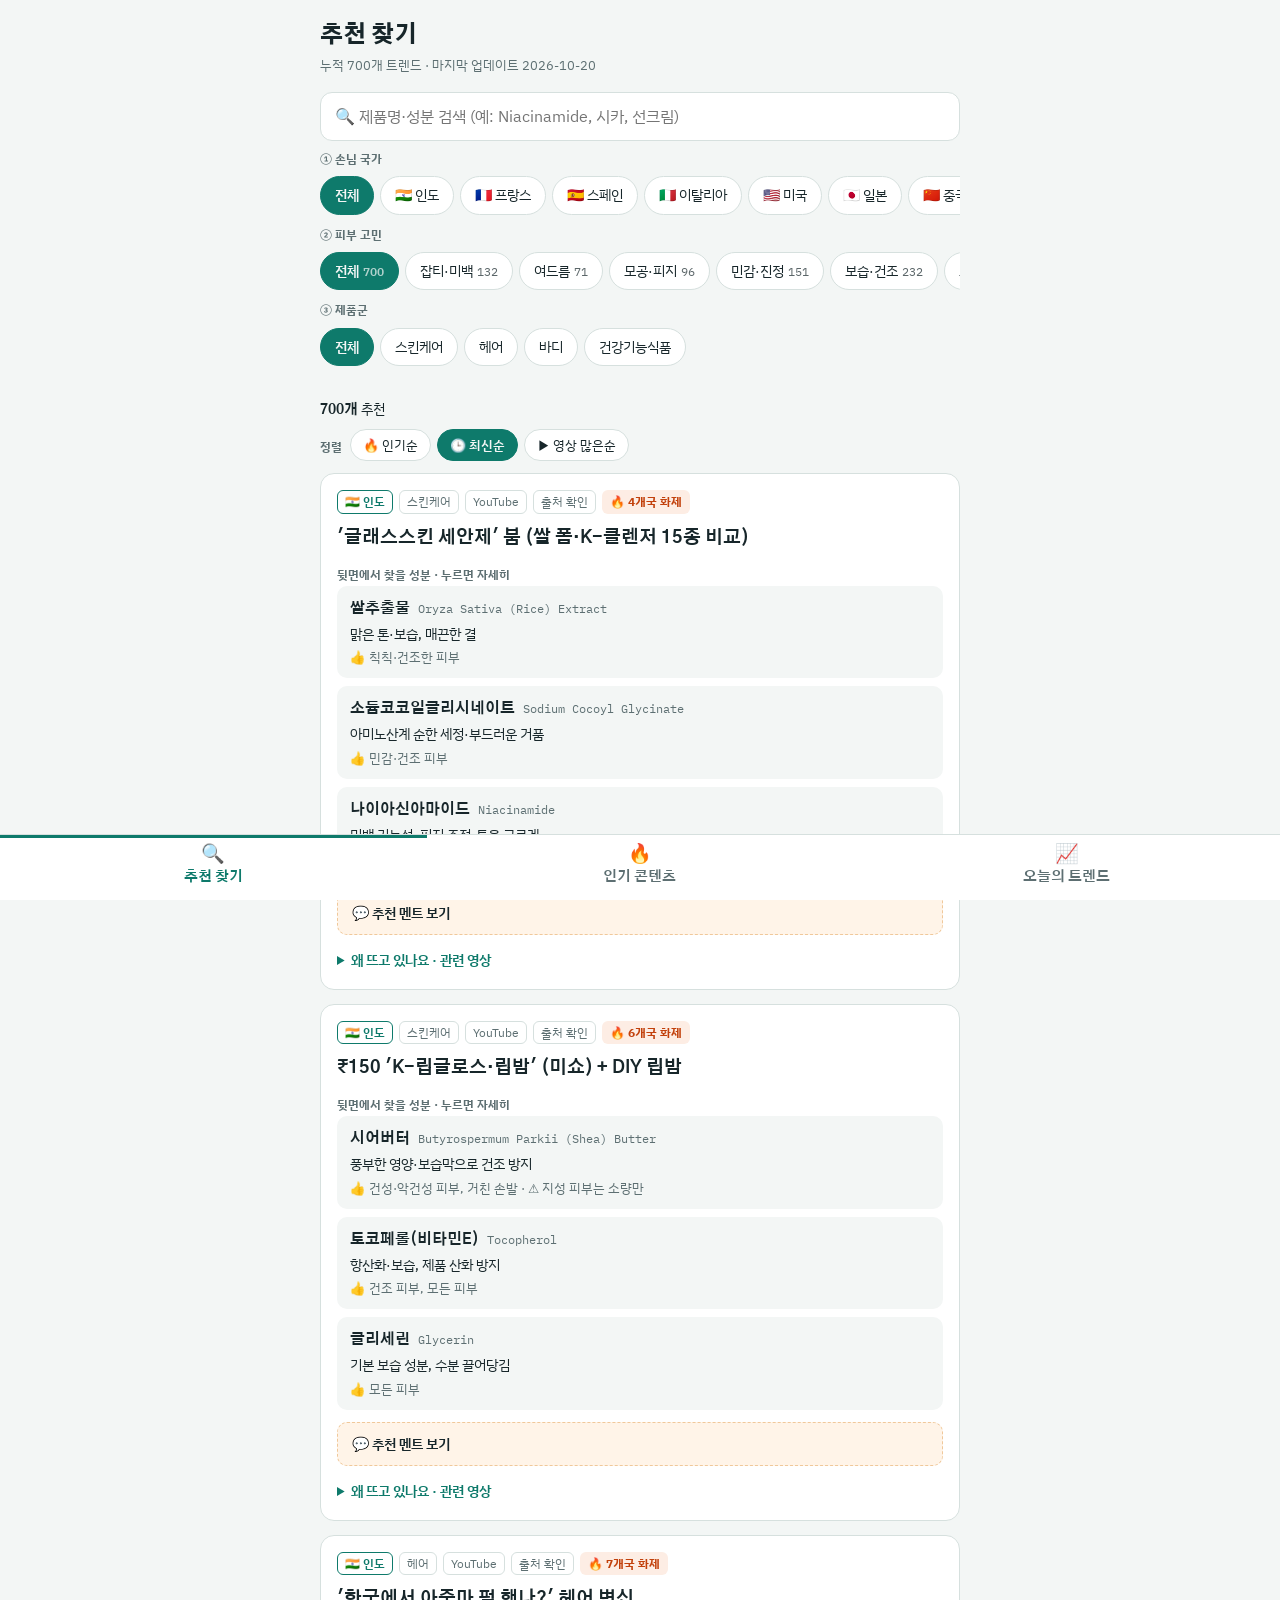
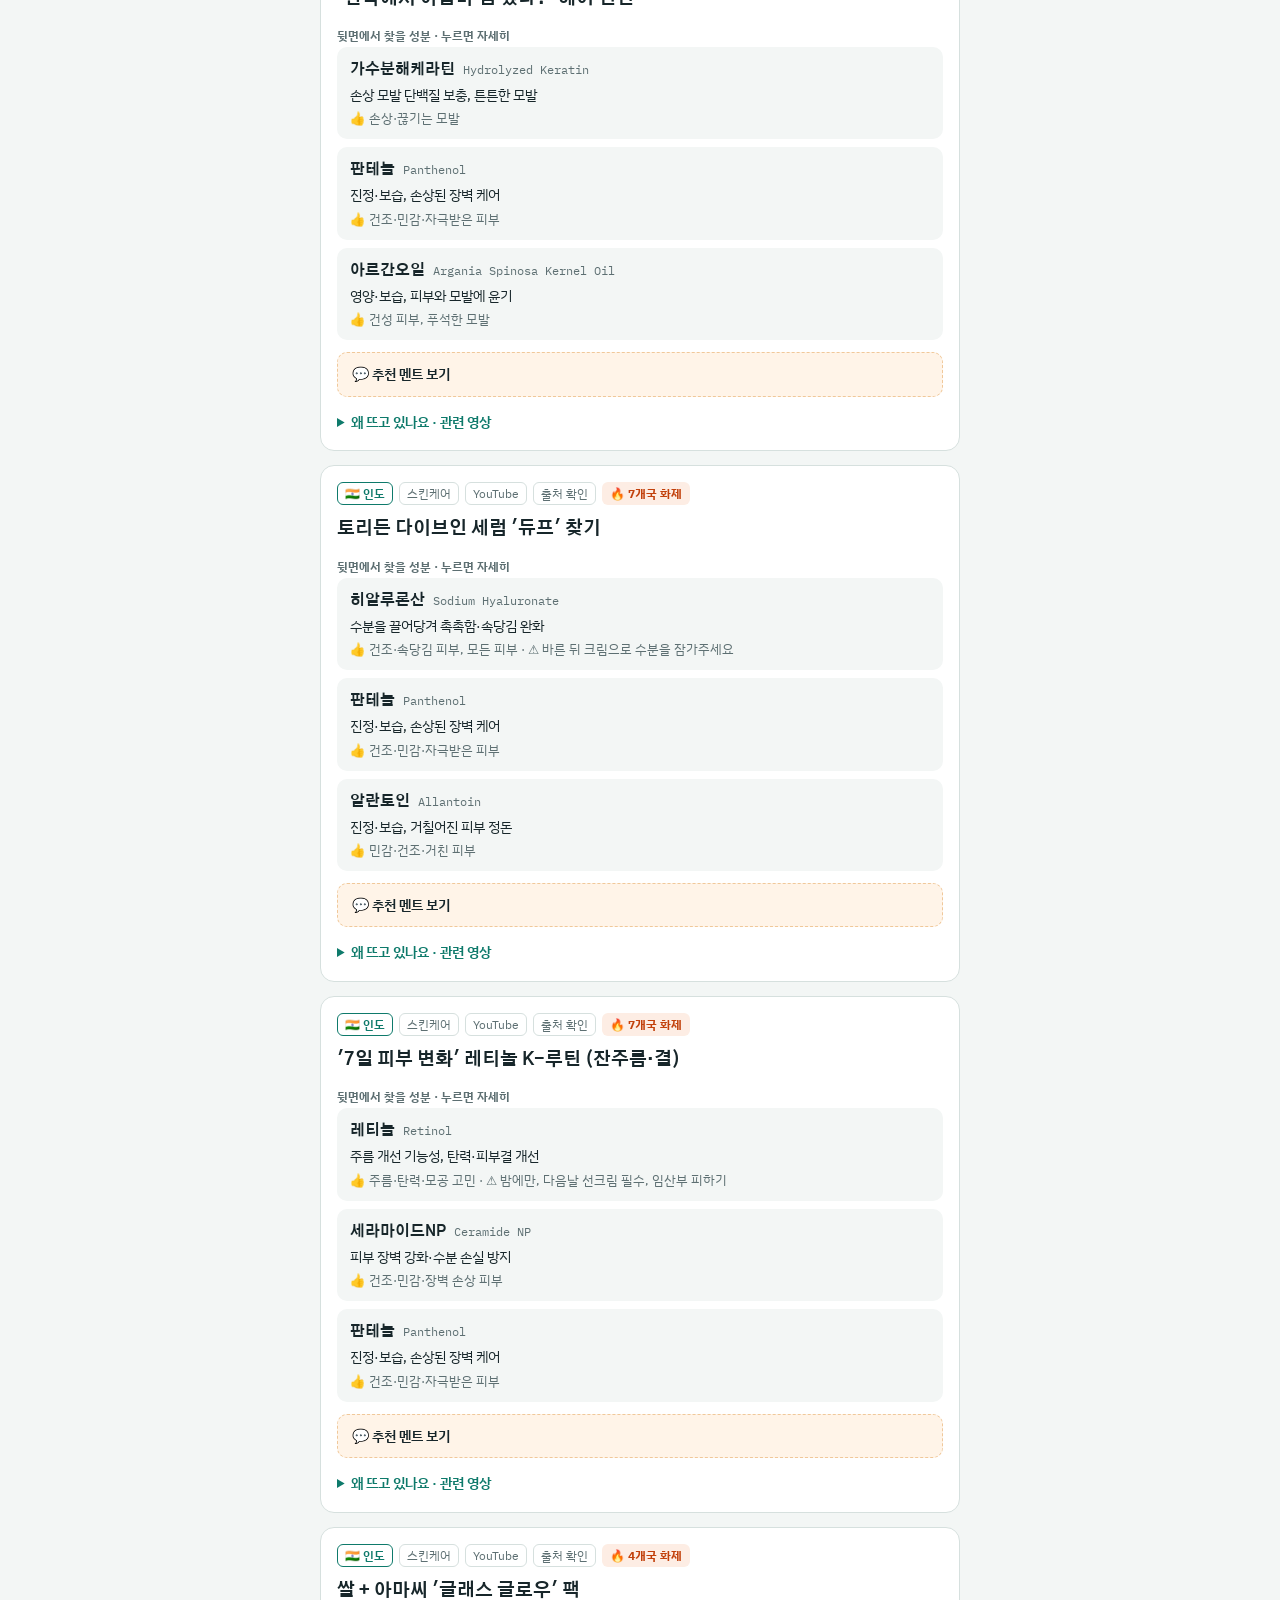
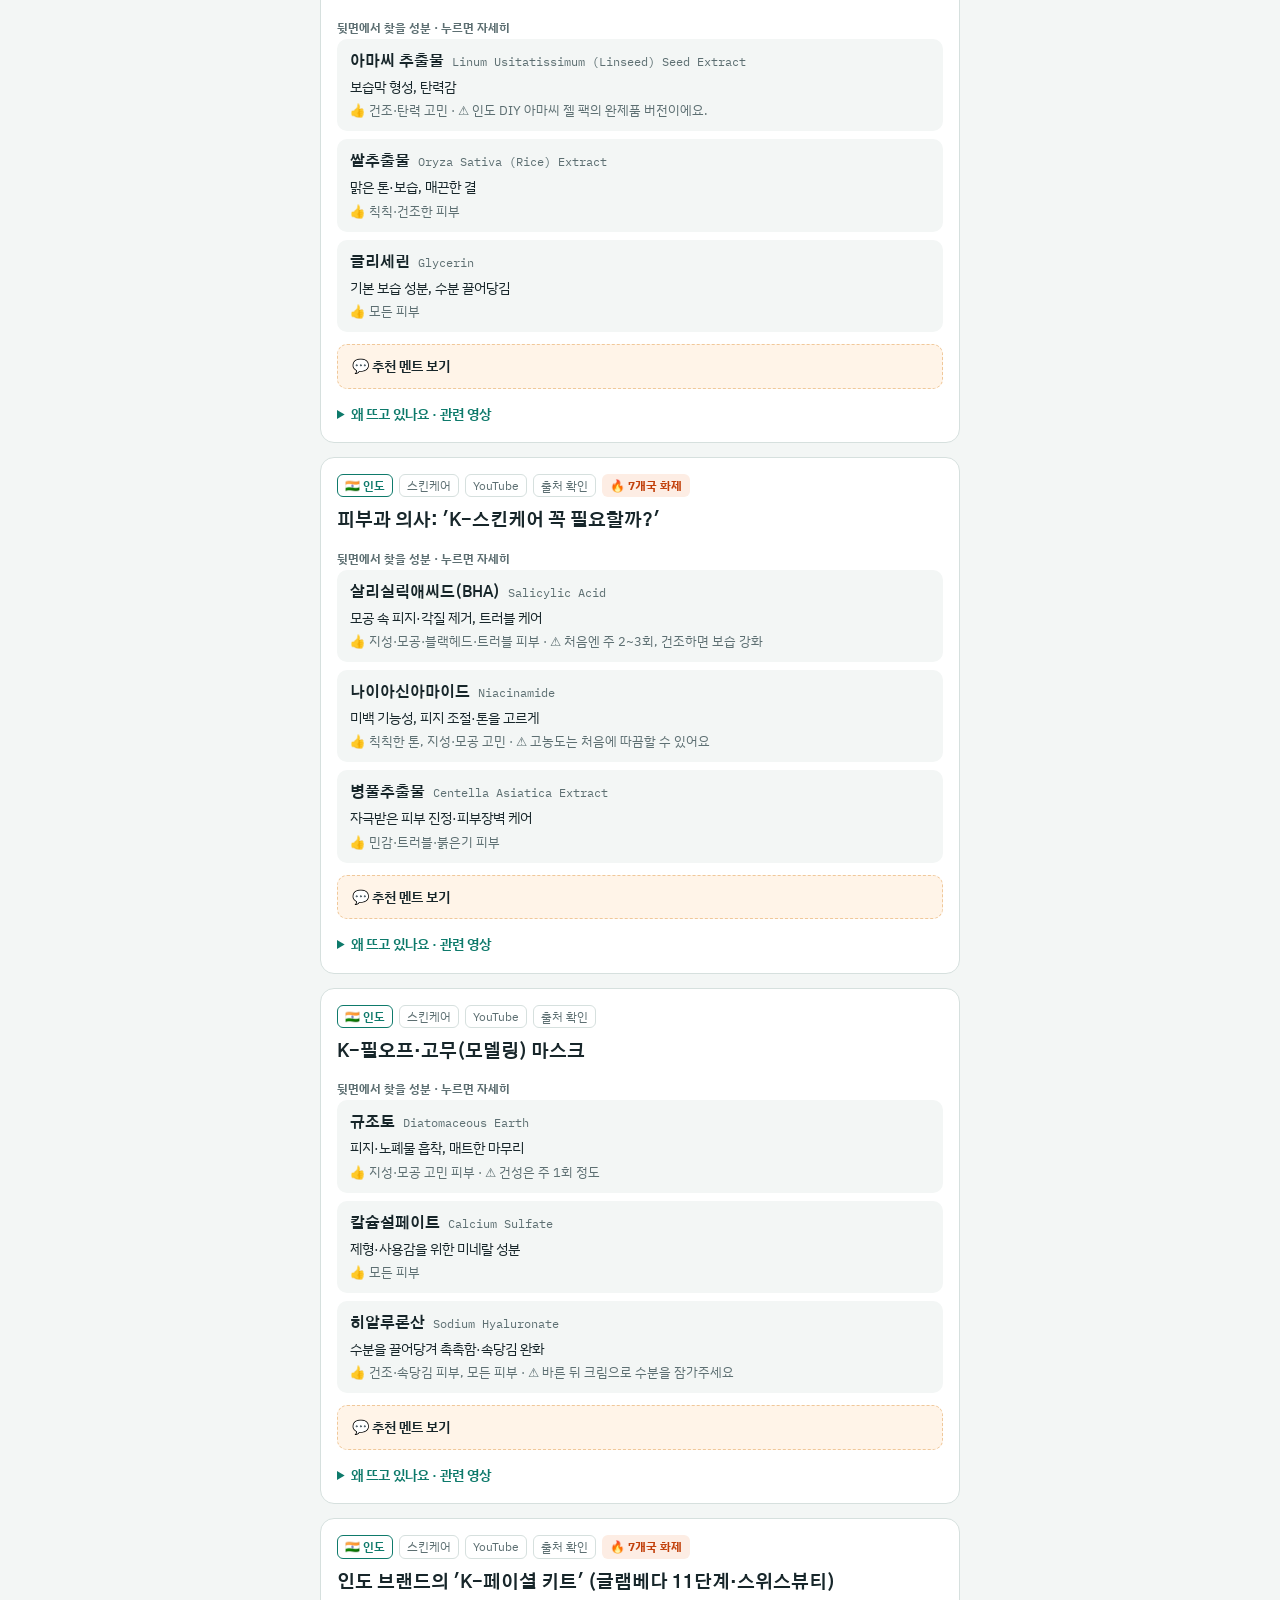
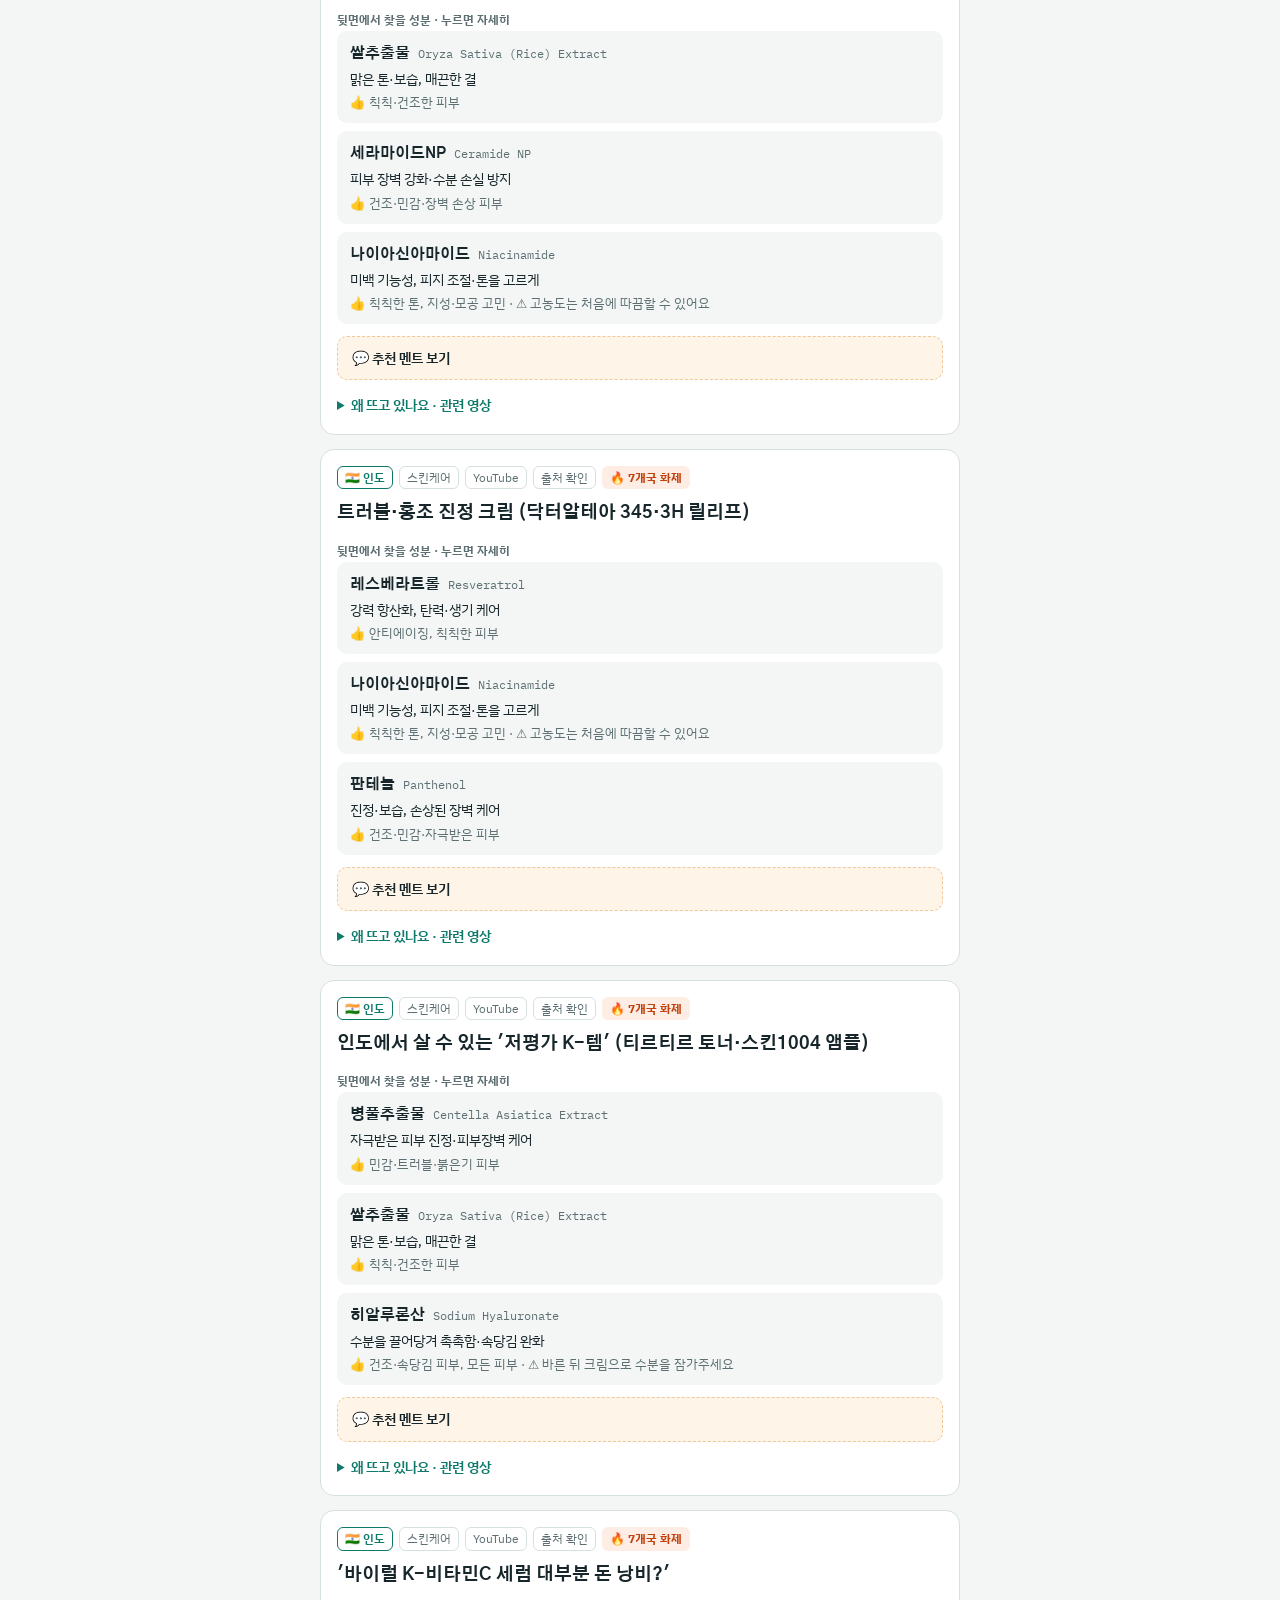
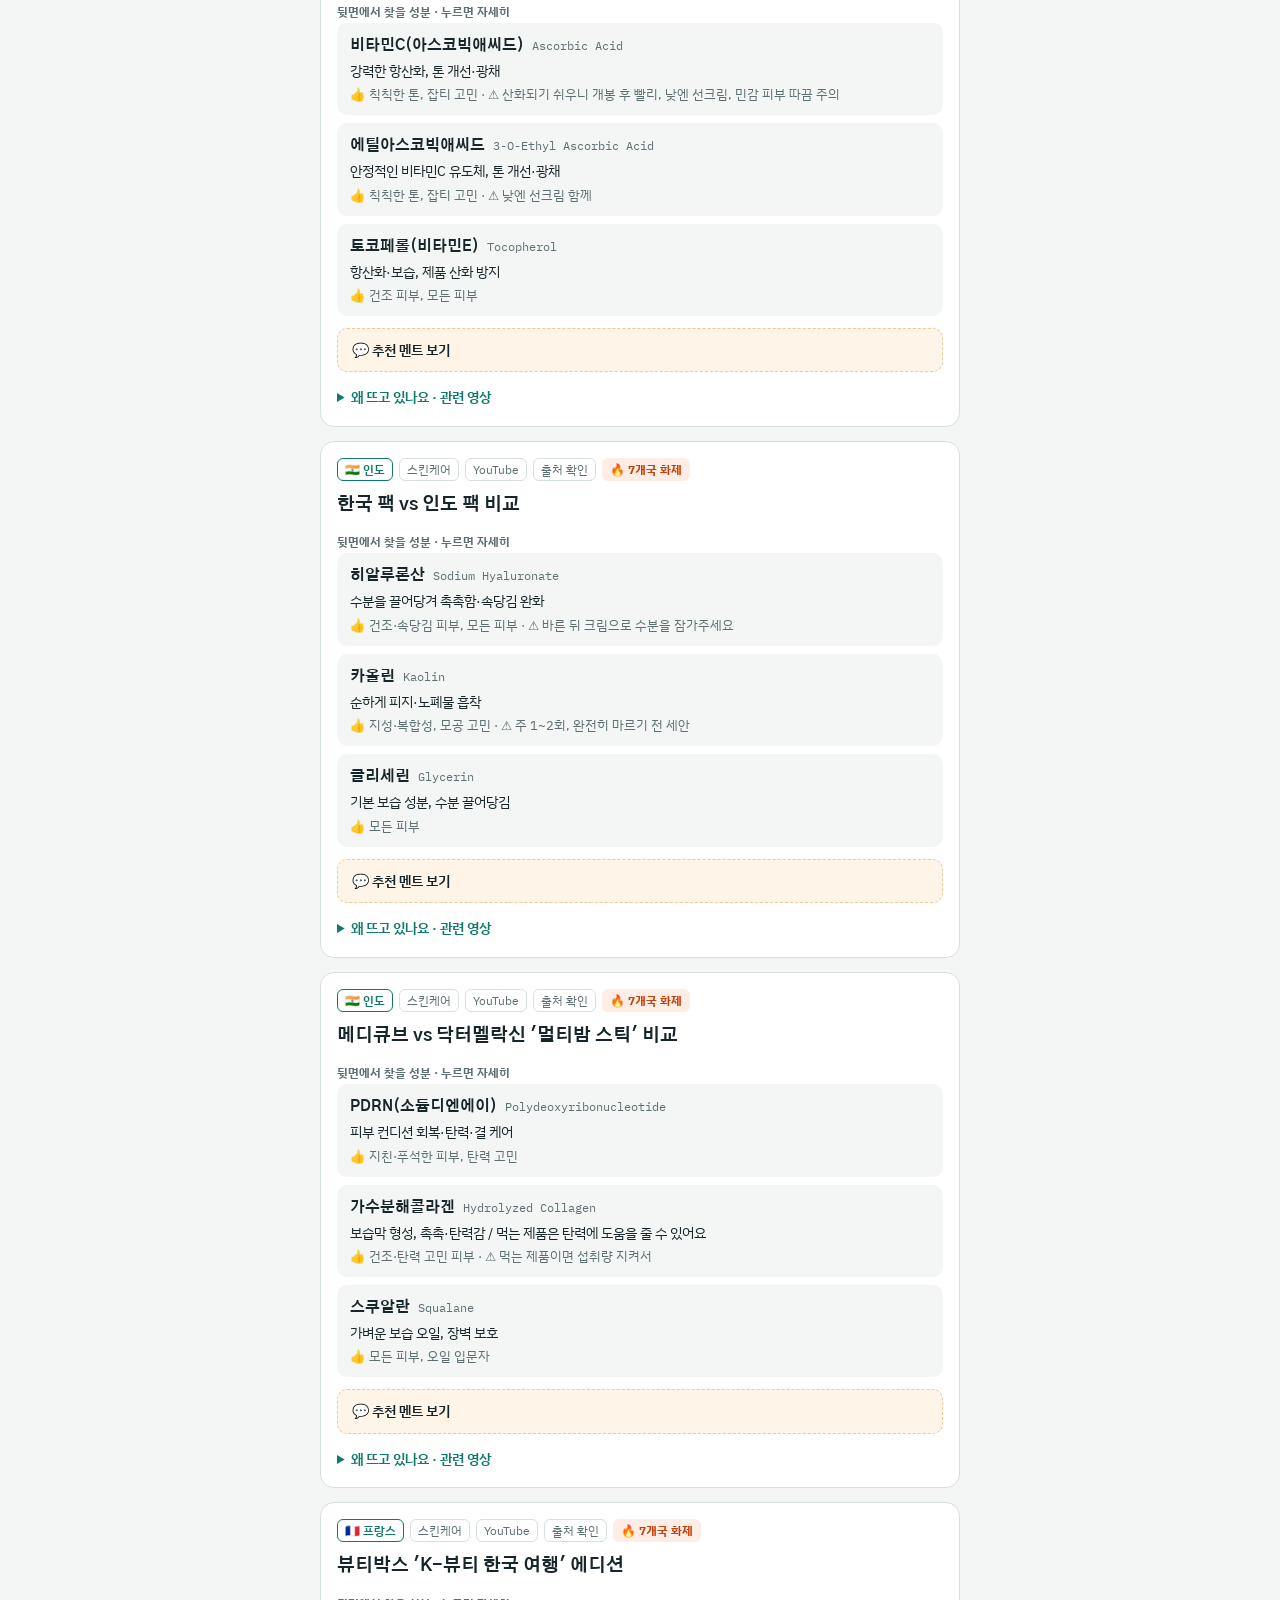
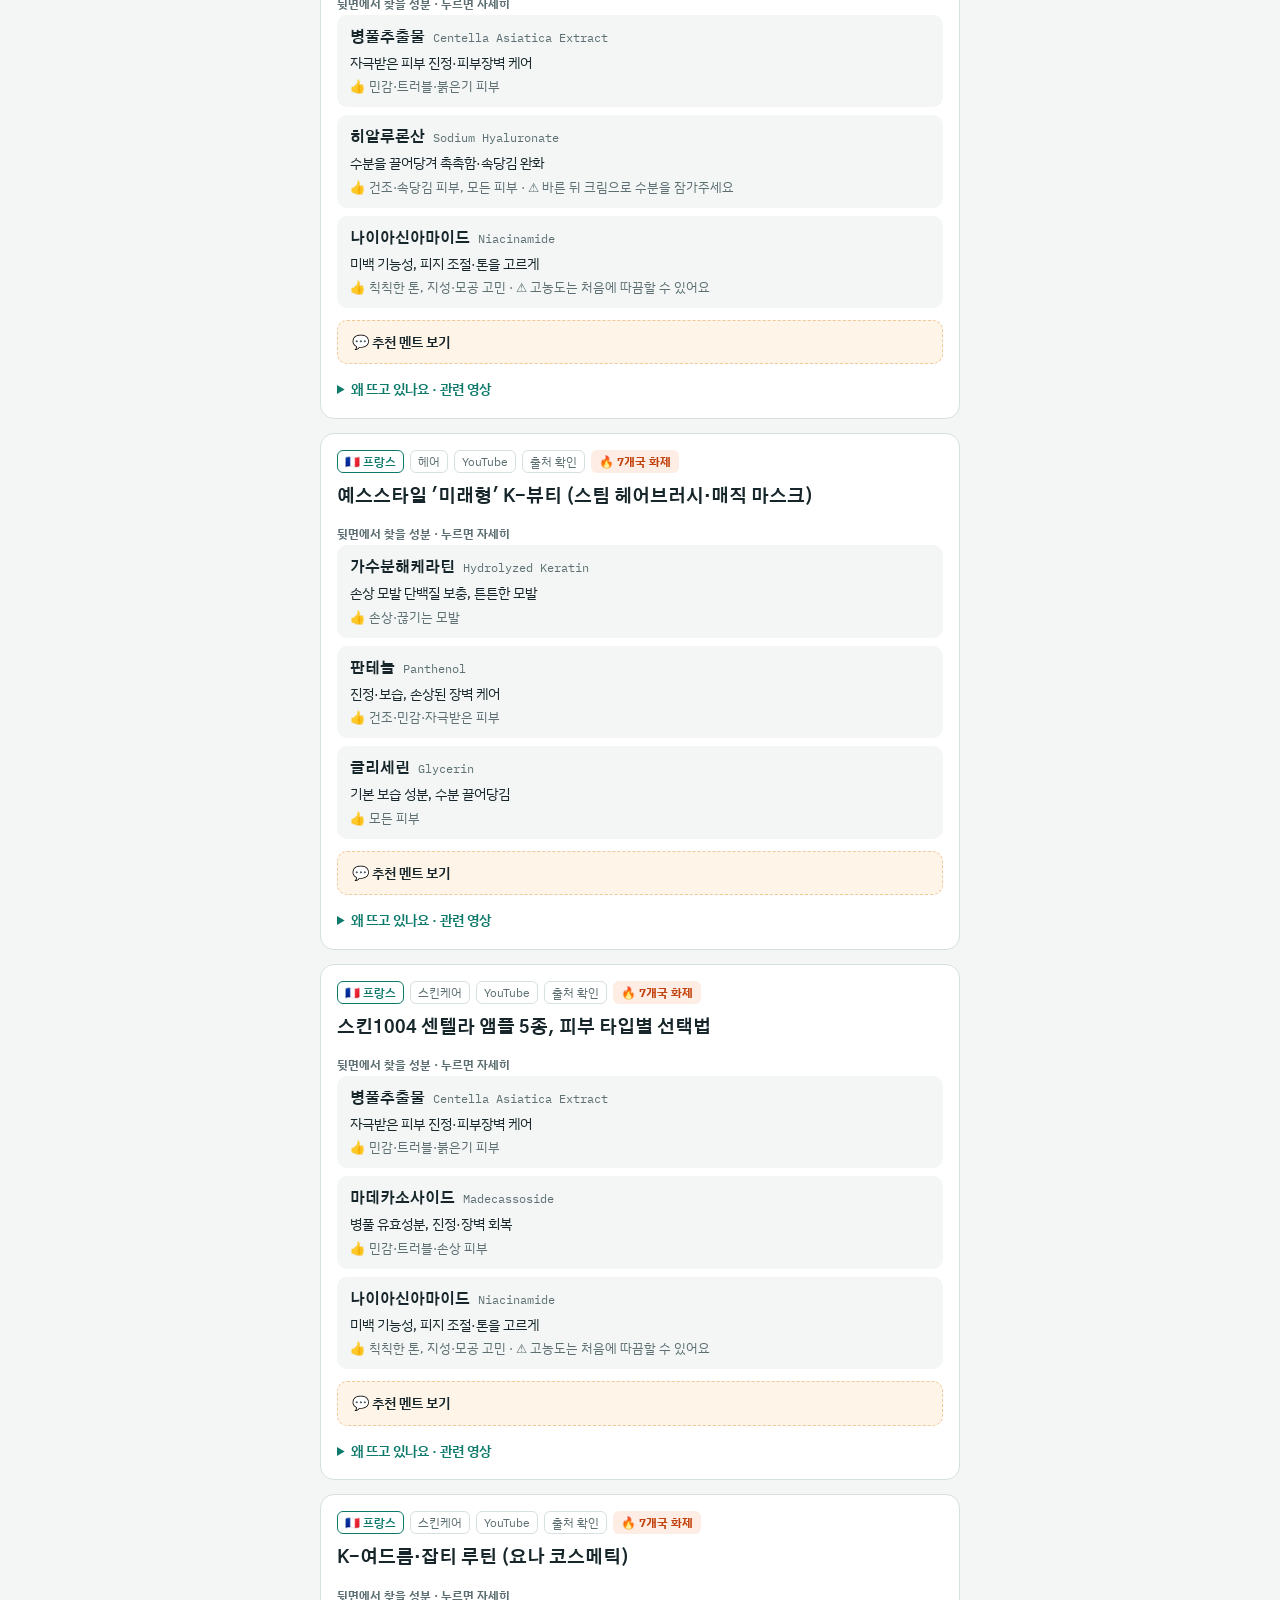
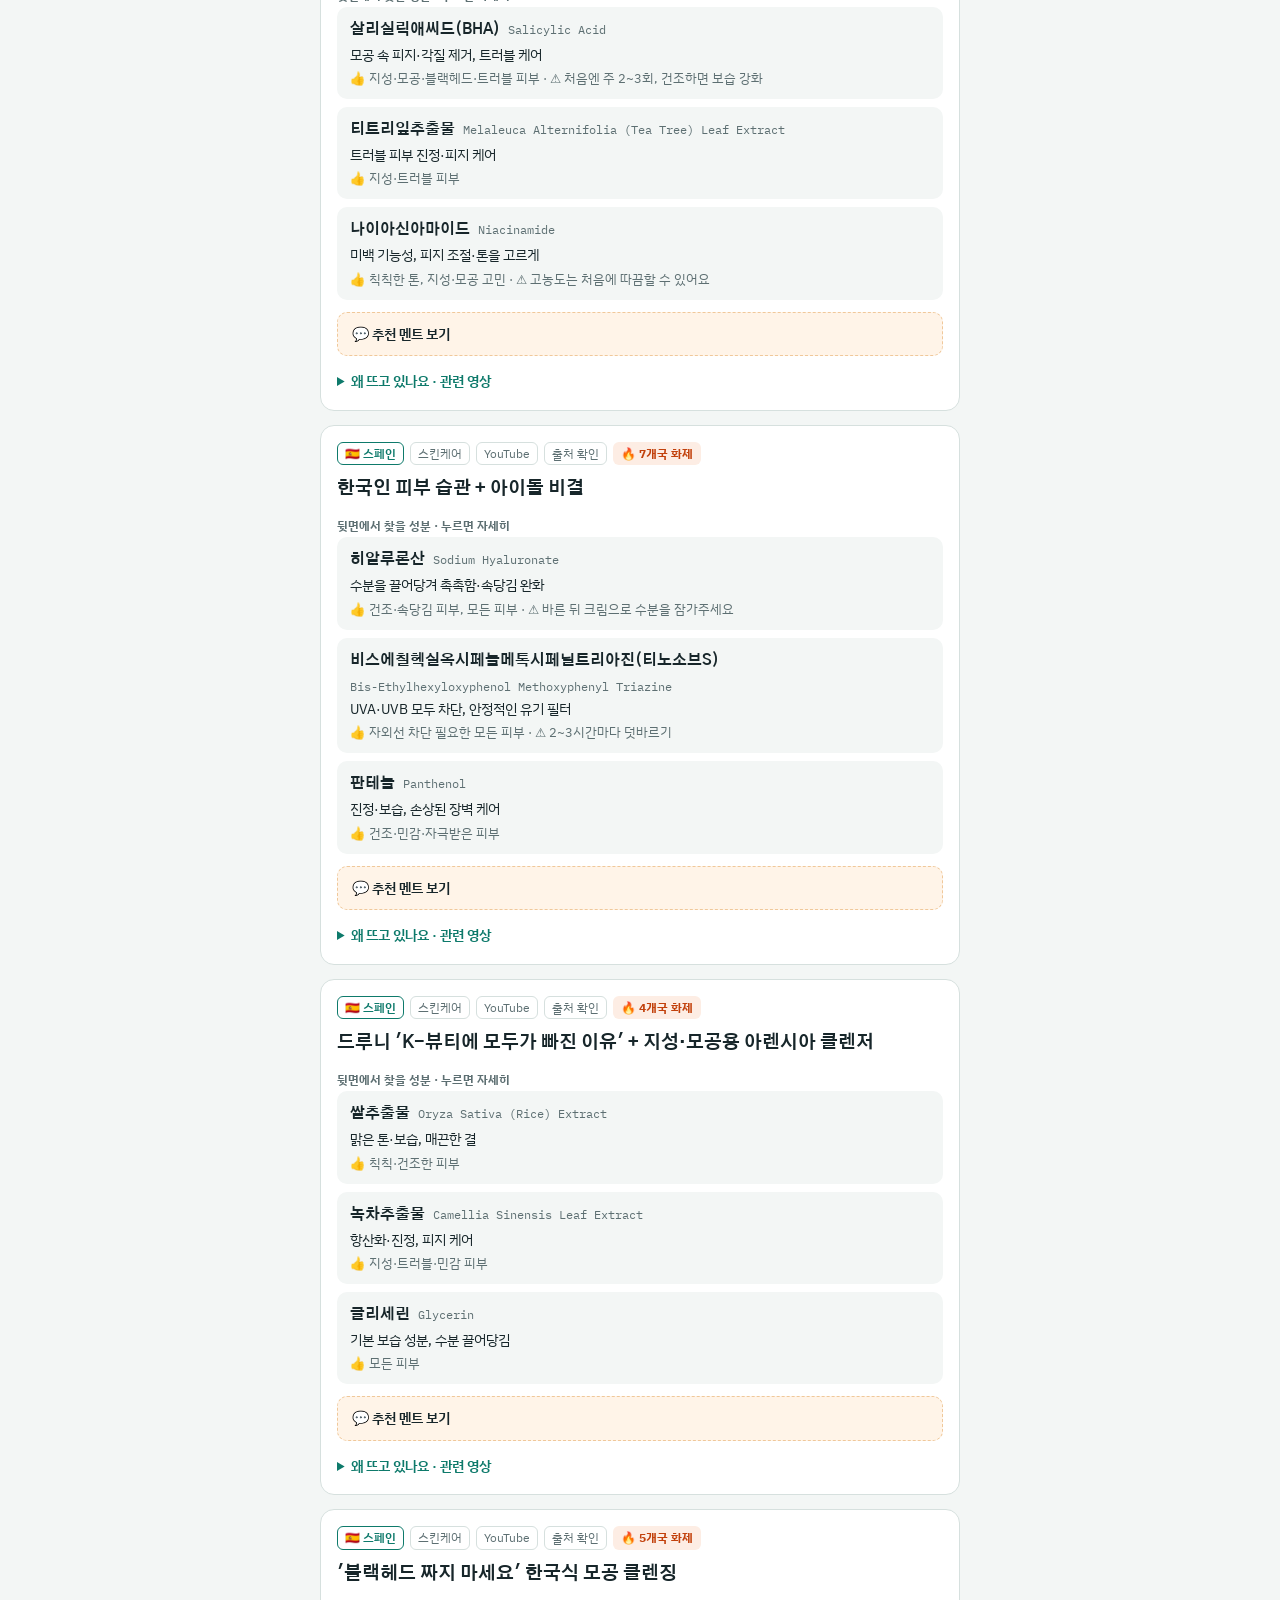
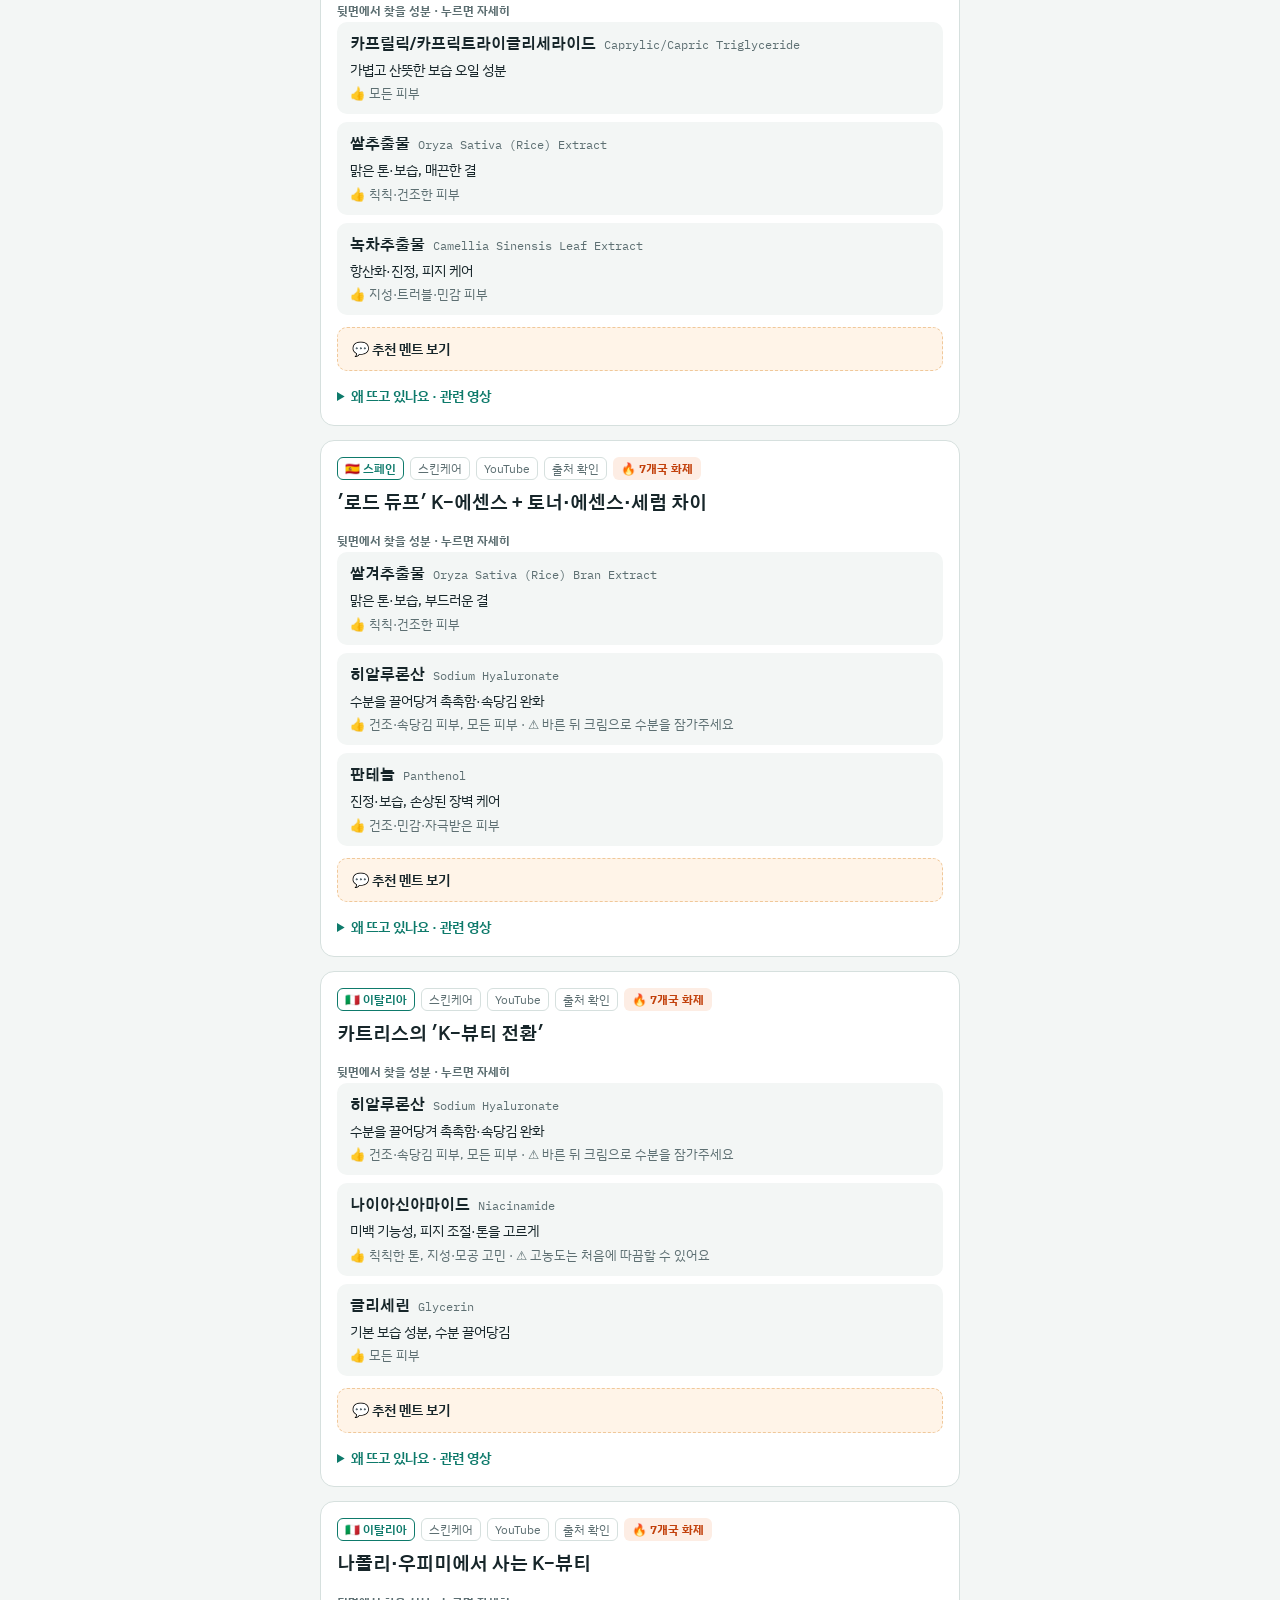
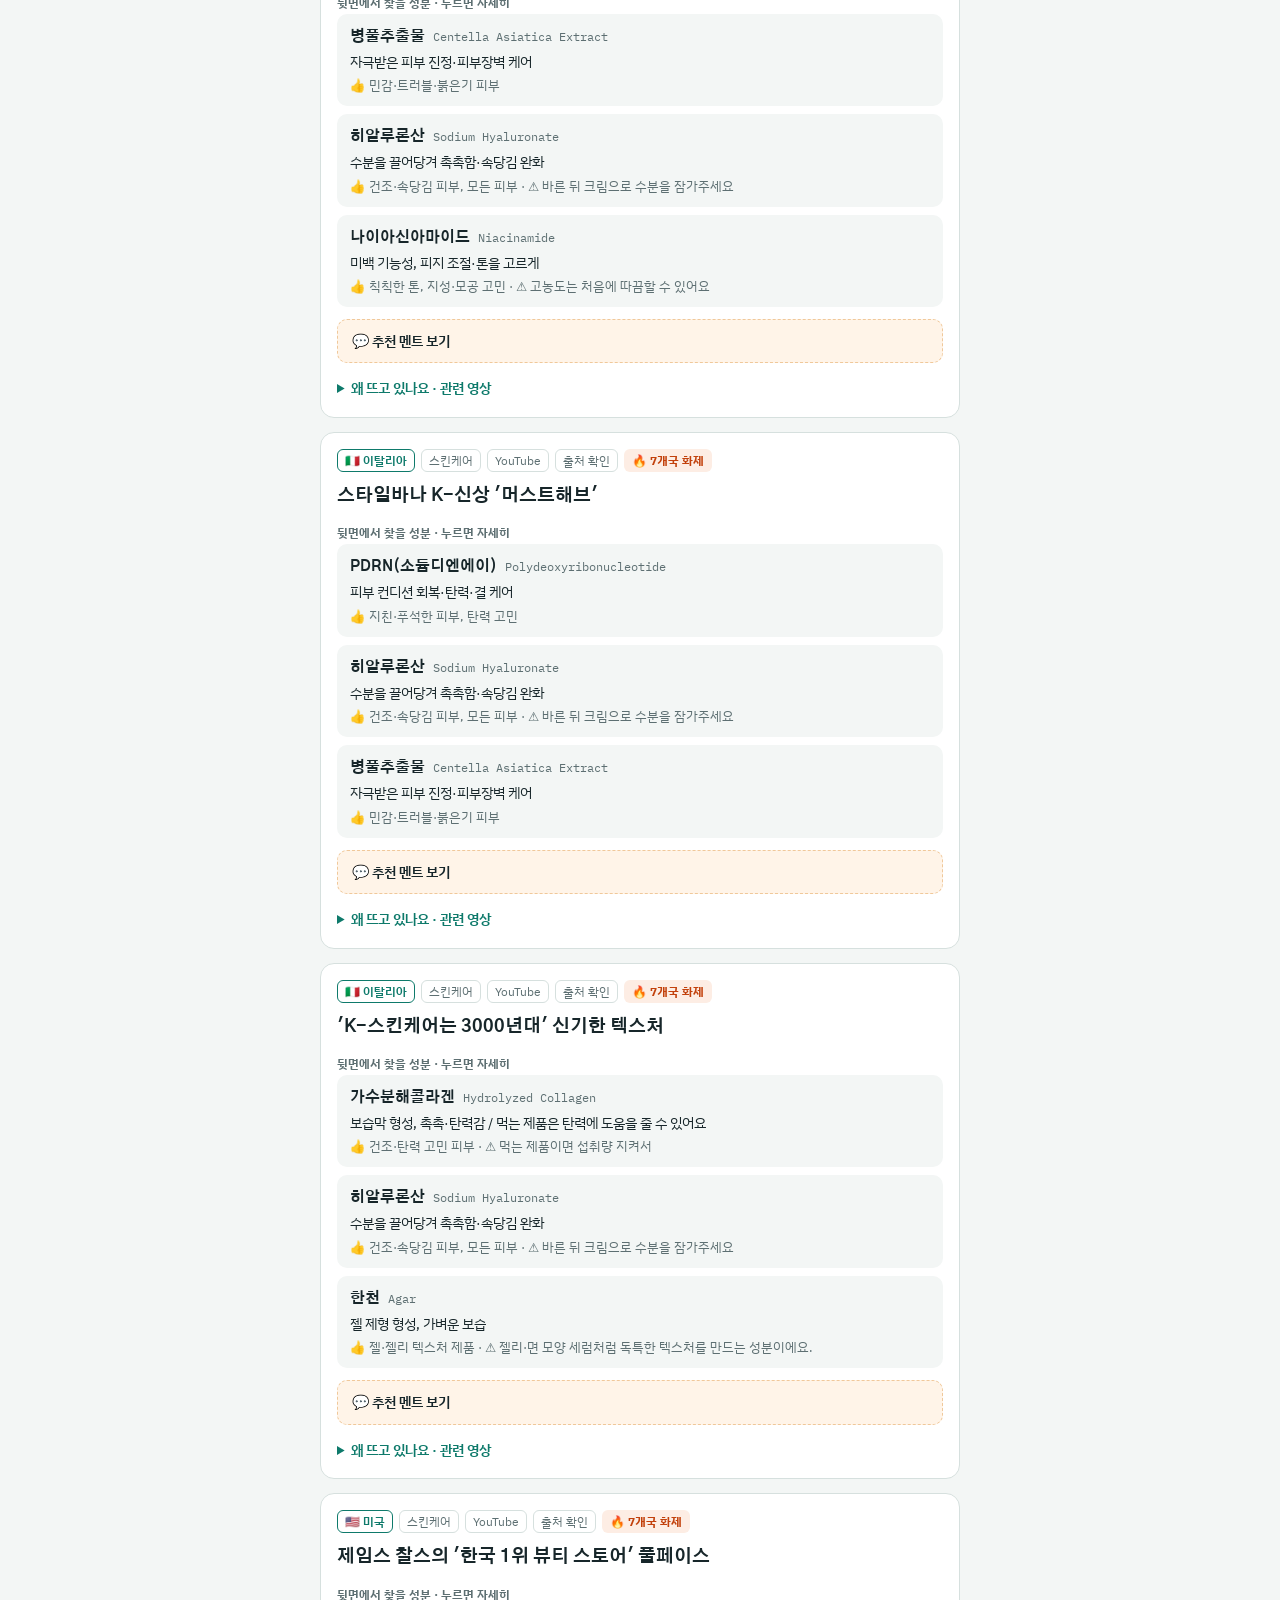
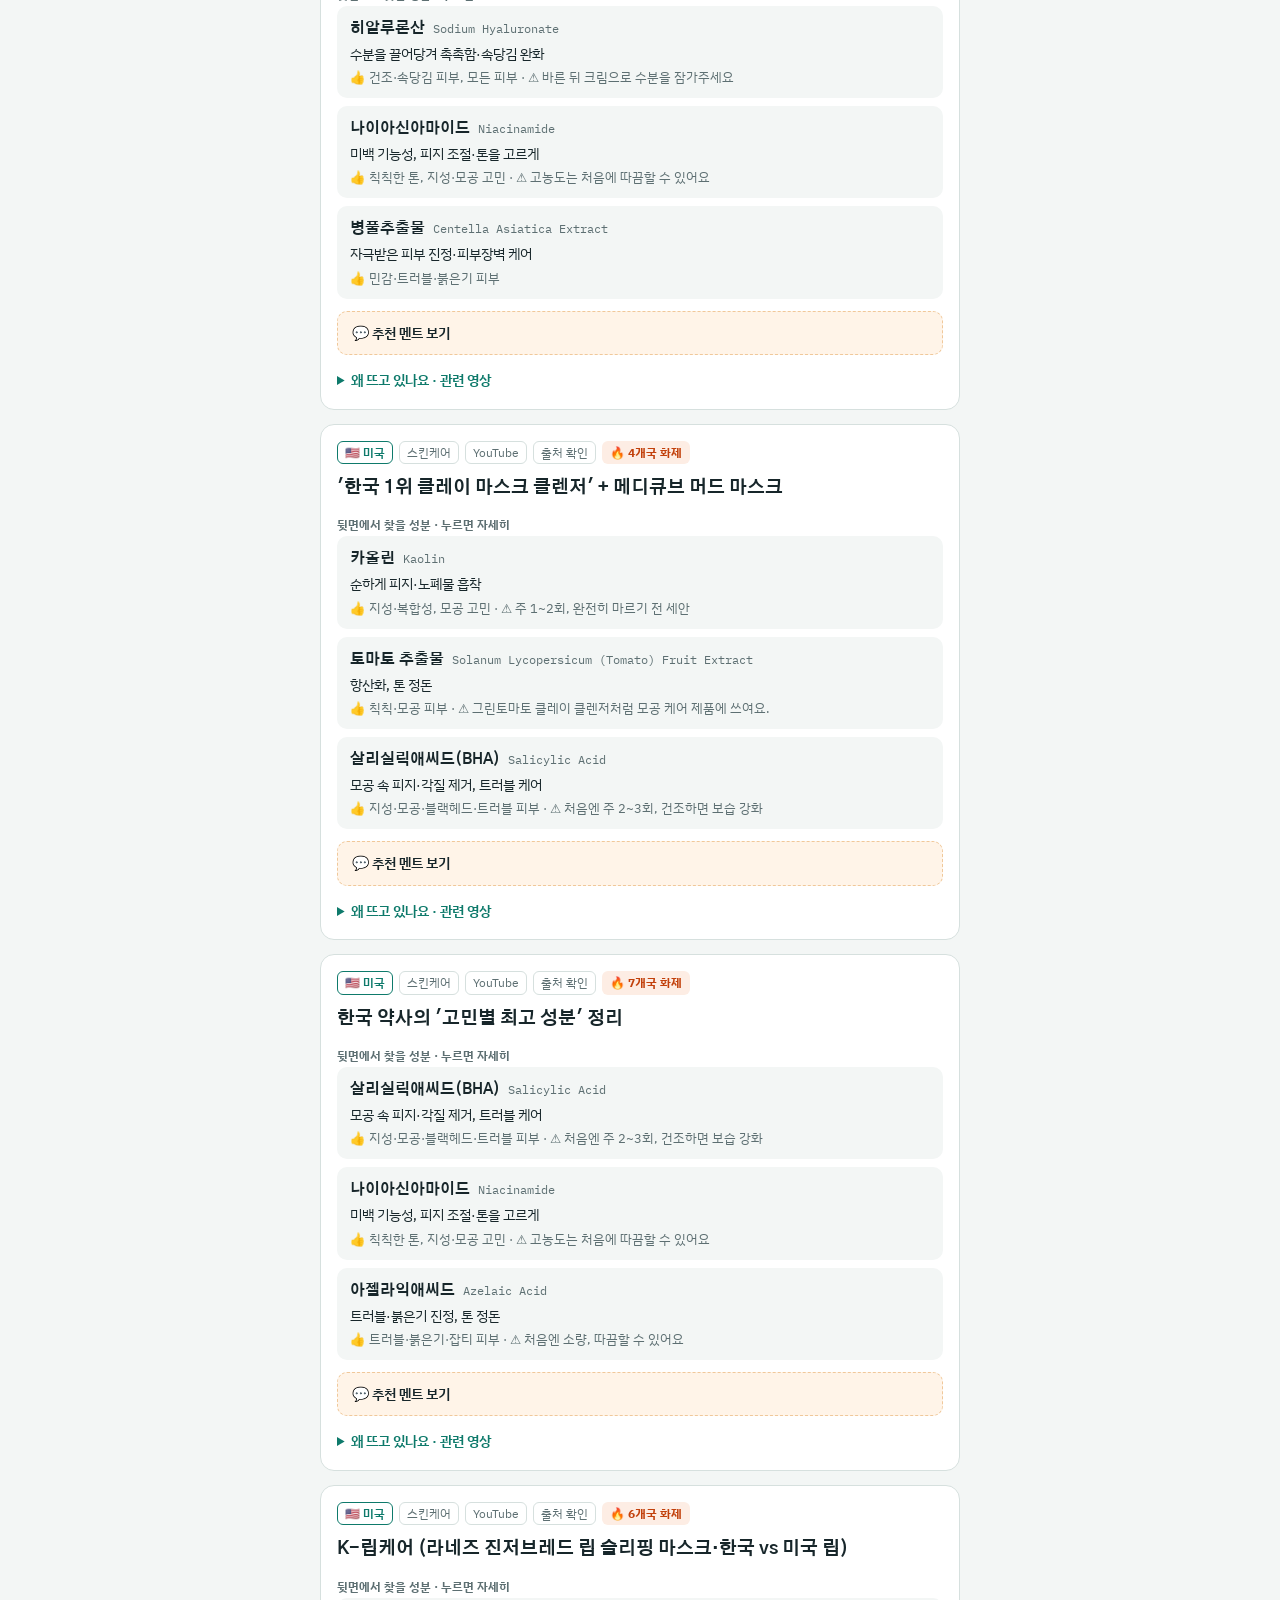
==== commit 08fef124: "Daily trends 2026-10-20 Co-Authored-By: Claude Opus 5.5 (1M context) <noreply@anthropic.com> Claude-" ====
--- a/index.html
+++ b/index.html
@@ -193,8 +193,8 @@
   <button type="button" data-v="trend"><span>📈</span>오늘의 트렌드</button>
 </nav>
 
-<script id="data" type="application/json">[{"date": "2026-10-19", "sources": {"Yin1": ["유튜브 Wellbeing Nutrition · Korean Marine Collagen For Youthful Skin", "https://www.youtube.com/watch?v=F8S-e6ydVfo"], "Yin2": ["유튜브 Tubetanu · Viral collagen mask for glass skin 😍😩 #y", "https://www.youtube.com/watch?v=n4vWc-mZoHc"], "Yin3": ["유튜브 Harshita & Rajnish · Tried this viral Korean Detan Soap fir s", "https://www.youtube.com/watch?v=BMSOL2w6bZc"], "Yin4": ["유튜브 Poonam Naruka  · My Indian Brother Got a Korean Skincare ", "https://www.youtube.com/watch?v=ByRpTnrf91o"], "Yin5": ["유튜브 Taste Of Pahadi 07  · ✨ Rice Water Serum for Korean Glass Skin", "https://www.youtube.com/watch?v=U_YKW57HjIA"], "Yin6": ["유튜브 Rohit Sachdeva · Korean Skin Whitening Facial: Clear & Gl", "https://www.youtube.com/watch?v=-M9UzO-Ow88"], "Yin7": ["유튜브 Mr Professor (official) · Get Glass Skin at home | glow up tips fo", "https://www.youtube.com/watch?v=CCfEelkeoYc"], "Yin8": ["유튜브 Hey Vanshika · #skincare #suroskie #capsulecream #korea", "https://www.youtube.com/watch?v=9HDRktZJsyc"], "Yin9": ["유튜브 Himi Khandelwal · Ranking Viral Korean Skincare (Worst to ", "https://www.youtube.com/watch?v=pygLG97UBGw"], "Yin10": ["유튜브 Nofilternehu · Best PDRN Serums In India ? | korean ski", "https://www.youtube.com/watch?v=RUAskqAPGgA"], "Yin11": ["유튜브 Skincare & Beauty with Anay · Korean Eye cream for dark Circles remova", "https://www.youtube.com/watch?v=YeMYwBNylTk"], "Yin12": ["유튜브 Beautifulyoutips · Korean’s Like Glass Skin Sleeping Mask, ", "https://www.youtube.com/watch?v=KMbpnqexul0"], "Yin13": ["유튜브 Wonny Brothers · 🇰🇷🇮🇳 Korean-Style Skincare in India?", "https://www.youtube.com/watch?v=9VmxGl4wdqY"], "Yin14": ["유튜브 Tanisha  · 😱This Korean de-tan scrub that works lik", "https://www.youtube.com/watch?v=B_YKqrv31Es"], "Yfr1": ["유튜브 Mimi's Signature · Les PÉPITES Beautés PETITS PRIX de la re", "https://www.youtube.com/watch?v=gui57hqy3F8"], "Yfr2": ["유튜브 Pibou Beauty · CELIMAX : pourquoi tu la vois partout (e", "https://www.youtube.com/watch?v=ii0SpeA_DMA"], "Yfr3": ["유튜브 CLEM · J'AI TESTÉ LA SKINCARE CORÉENNE LA PLUS ", "https://www.youtube.com/watch?v=NHeORZeFqns"], "Yfr4": ["유튜브 1944 Paris · Routine Coréenne : 6 étapes pour une pea", "https://www.youtube.com/watch?v=0mTYVtvKPHE"], "Yes1": ["유튜브 Pintavalos 💄 · 🔥Novedad COREANA de MERCADONA 🧴K-SKIN", "https://www.youtube.com/watch?v=xhGb6j93bsg"], "Yes2": ["유튜브 princess glow  · 🇰🇷💚 ¡El viral truco coreano de crema de ", "https://www.youtube.com/watch?v=Wl4W36AiHnw"], "Yes3": ["유튜브 Esther Gaya | Skincare y Dermocosmetica · Numbuzin Nº9: ¿Es la CLAVE para pieles m", "https://www.youtube.com/watch?v=xfDHyfE0OIc"], "Yes4": ["유튜브 Jessica | Tan tu como siempre ● Maquilladora  · 🚨¡CUIDADO! NO COMPRES skincare COREANO V", "https://www.youtube.com/watch?v=MPczZ0m_D5o"], "Yit1": ["유튜브 Ginevra Iorio · #adv @lorealparisit Provo il nuovo Revit", "https://www.youtube.com/watch?v=1MgFZ90x9Dg"], "Yit2": ["유튜브 Rasumashka Beauty · 💕GUIDA DEFINITIVA ALLA SKINCARE COREANA:", "https://www.youtube.com/watch?v=RkbU9QpbduU"], "Yit3": ["유튜브 Kippun Haru · La crema solare perfetta esiste... e non", "https://www.youtube.com/watch?v=AnYcKh8BjeA"], "Yit4": ["유튜브 Estetica_Italiana_Academy • · Haircare coreana 🇰🇷#beauty #asmr #esteti", "https://www.youtube.com/watch?v=EqbErP9cmBk"], "Yus1": ["유튜브 Kalogeras Sisters  · Kalogeras Sisters TRY KOREA'S CRAZIEST B", "https://www.youtube.com/watch?v=jdpC4YcHHTY"], "Yus2": ["유튜브 KBeautyDrX · 35+ years of combined skincare experienc", "https://www.youtube.com/watch?v=wVpwNe6dM4g"], "Yus3": ["유튜브 have you ever wondered  · why korean men apply makeup? 🇰🇷🤯 #korean", "https://www.youtube.com/watch?v=_tB3a7OiVaI"], "Yus4": ["유튜브 Charisse Daily · The BEST & WORST Korean Sunscreens of 20", "https://www.youtube.com/watch?v=kPzVKCkvxa0"], "Yus5": ["유튜브 kbeauty_gem · We rated 5 viral anti-aging serums as ph", "https://www.youtube.com/watch?v=SFcq8CAZIus"], "Yus6": ["유튜브 Pit Check · Korean skincare routine? They using a ga", "https://www.youtube.com/watch?v=npij-fewXD4"], "Yus7": ["유튜브 Sarah Palmyra · Spilling all the tea on Korean body care", "https://www.youtube.com/watch?v=MT-mXUS-HEM"], "Yus8": ["유튜브 Cherry Picks🍒 · 6 Korean skincare products for dry skin!", "https://www.youtube.com/watch?v=JxULoFdhDGQ"], "Yus9": ["유튜브 SCAM IQ · TryCure Korean Silk Peptite Serum Review", "https://www.youtube.com/watch?v=gZwNFCE8aB8"], "Yus10": ["유튜브 YEHYUNNI · What Koreans REALLY Buy: 5 Best-Selling ", "https://www.youtube.com/watch?v=h9vI6FwPf30"], "Yjp1": ["유튜브 水越みさと · 【韓国コスメ】ロフトで買える新作コスメやおすすめスキンケア10選✨", "https://www.youtube.com/watch?v=pyPc5MEWYAY"], "Yjp2": ["유튜브 HARUNA KOJIMA's cat nap · 【韓国購入品🇰🇷】話題の薬局美容アイテム❤️‍🔥PDRN美容/ニキビ薬/優秀BB", "https://www.youtube.com/watch?v=GOf1r4qM3E0"], "Yjp3": ["유튜브 STAR POUCH⭐  · 74歳ユン・ミラのツヤ肌の秘密✨「本当にいい」と絶賛した愛用美容液とは？ #ユン", "https://www.youtube.com/watch?v=t78H82ysdmk"], "Yjp4": ["유튜브 milkybloom_koharu · ずっと気になってた二の腕のブツブツ😭今回はボディウォッシュを変えて、1週間続けて", "https://www.youtube.com/watch?v=-5tuIL1v2zU"], "Yjp5": ["유튜브 韓国美容チャンネル UH CELL 韓国美容の専門家 キム・ヨンジン · 韓国で施術後、絶対やってはいけないこと | 韓国美容チャンネル キム・ヨンジン", "https://www.youtube.com/watch?v=BzYHBatmIxw"], "Yjp6": ["유튜브 稲猫 · 【nesh】・PDRN SPICULE SHOT SCALP SERUM【ネッシ", "https://www.youtube.com/watch?v=bA6vqXJGoFM"], "Yjp7": ["유튜브 NewsPicks /ニューズピックス · 【日焼け止めは小学生から】日本は誤情報を多く目にする？皮膚のお悩み相談殺到「入浴", "https://www.youtube.com/watch?v=scOFyFV0kMc"], "Ycn1": ["유튜브 黃小米Mii · 2026寶雅最熱賣新品排行榜🏆真的值得買！唇紋消失唇釉/補防曬神器/Olive ", "https://www.youtube.com/watch?v=4dDXzbFHYIE"], "Ycn2": ["유튜브 康是美COSMED · 【TOP開箱系列📃】2026韓國 OLIVE YOUNG必買保養推薦！這5款”隱", "https://www.youtube.com/watch?v=GDH6Lrt1PD0"], "Ycn3": ["유튜브 戴妮塔 Nita & Dai's Daily · 🇰🇷韓國Olive Young＋藥局必買清單🔥熱門商品誠實說❗️爆買25公斤戰利", "https://www.youtube.com/watch?v=AH_TUipuC0Y"], "Ycn4": ["유튜브 瑪西的走跳人蔘 · 韓國藥局必買好用保養品清單七個", "https://www.youtube.com/watch?v=DxoClJjShnM"], "Ycn5": ["유튜브 蘭吉兒 L'EGERE · 月銷破萬❣️PDRN安瓶防曬，防曬又養膚，高倍防曬也能水感不黏膩～", "https://www.youtube.com/watch?v=aOZmLbzfyhU"], "Ycn6": ["유튜브 DRX達特仕皮膚保養 · 韓國 PDRN 保養品，帶回台灣擦卻爆痘？😱#pdrn #韓國 #麗珠蘭", "https://www.youtube.com/watch?v=GSFGvVpVhV8"], "Ycn7": ["유튜브 嚴政 WallaceYim · 2026韓國購物分享🇰🇷Olive Young每次必買！超好看的韓牌眼鏡！狂買M", "https://www.youtube.com/watch?v=f0HWPGaP4aY"]}, "countries": {"in": {"name": "인도", "flag": "IN", "concerns": "색소침착·잡티, 선탠, 여드름, 피지, 모공, 몸 색소(팔꿈치·무릎), 머리 빠짐", "skin": "피부톤이 중간~어두운 편(피츠패트릭 IV~VI)이 많아 염증 후 색소침착(여드름 자국이 갈색으로 오래 남음)이 잘 생김. 덥고 습한 기후라 가벼운 제형 선호. 무기자차 선크림은 백탁(하얗게 뜸)이 잘 보임.", "tip": "성분을 직접 찾아보고 오는 손님이 많아요. 'Niacinamide 몇 %?'처럼 물어보면 뒷면 성분 순서를 같이 보여주세요."}, "fr": {"name": "프랑스", "flag": "FR", "concerns": "민감성·홍조, 피부장벽, 노화(탄력), 데일리 자외선 차단", "skin": "밝은 피부톤(피츠패트릭 I~III)이 많아 홍조·자극에 민감. 약국 더마 화장품 문화라 '진정·장벽' 언어가 잘 통함.", "tip": "'pharmacy brand(약국 화장품) 같은 순한 제품'이라고 연결해 설명하면 신뢰를 얻기 쉬워요."}, "es": {"name": "스페인", "flag": "ES", "concerns": "강한 햇빛, 기미·잡티, 건조, 모공", "skin": "올리브톤 피부가 많고 일조량이 많아 자외선·애프터선 수요가 큼. 올리브영 결제 증가율 +226%.", "tip": "여름 휴가지(해변) 이야기가 나오면 선크림+진정 젤 세트로 추천해 보세요."}, "it": {"name": "이탈리아", "flag": "IT", "concerns": "탄력·주름(안티에이징), 홈케어 시술 효과, 입술 건조", "skin": "올리브톤 피부, 럭셔리·시술 관심이 높음. 올리브영 결제 증가율 +250%.", "tip": "'클리닉 시술 느낌을 집에서'라는 메시지가 잘 통해요."}, "us": {"name": "미국", "flag": "US", "concerns": "자외선 차단, 노화 방지, 여드름, 모공각화증(팔 뒤 오돌토돌), 리뷰 신뢰", "skin": "인종이 다양함: 백인(홍조·광노화), 흑인·라틴계(색소침착·백탁 신경씀), 아시아계. 외국인 고객 수 1위 국가.", "tip": "리뷰를 매우 중시해요. 'This is a bestseller / has thousands of reviews'처럼 사회적 증거를 함께 말해 주세요."}, "jp": {"name": "일본", "flag": "JP", "concerns": "미백(투명감), 진정, 모공, 간편함(휴대용·멀티)", "skin": "밝은~중간 톤, 꼼꼼하게 비교하고 랭킹·리뷰를 확인한 뒤 구매. 시트마스크·부스터 친숙함.", "tip": "'Olive Young ranking No.1'처럼 순위를 보여주면 효과적이에요."}, "cn": {"name": "중국", "flag": "CN", "concerns": "민감성(약 50%가 민감 피부라고 응답), 피부장벽, 노화 예방, 성분 투명성", "skin": "도시 소비자 72%가 성분표를 확인. 한방·바이오 성분, 세럼·앰플 루틴 선호.", "tip": "'기능성 인증(미백·주름)' 표시를 가리키며 설명하면 신뢰도가 올라가요."}}, "items": [{"c": "in", "pf": "YouTube", "cat": "건강기능식품", "kw": ["이너뷰티", "노화·탄력"], "t": "'코리안 마린 콜라겐' 먹는 이너뷰티 (웰빙 뉴트리션)", "why": "인도 브랜드 웰빙 뉴트리션의 '코리안 마린 콜라겐' 광고 영상이 약 632만 회. 배우 슈웨타 트리파티가 출연해 콜라겐 펩타이드 8g, 5배 작은 펩타이드를 강조. (YouTube API 조회수 기준)", "ing": [["가수분해콜라겐", "Hydrolyzed Collagen"], ["비타민C(아스코빅애씨드)", "Ascorbic Acid"], ["히알루론산", "Sodium Hyaluronate"]], "look": "인도 브랜드가 '코리안'을 붙여 먹는 콜라겐을 파는 흐름. 저분자 콜라겐 + 비타민C + 히알루론산 조합이 표준.", "pitch": "Low-molecular marine collagen peptides with vitamin C and hyaluronic acid support skin bounce and hydration from within.", "src": ["Yin1"], "ev": "source", "q": "korean marine collagen wellbeing nutrition", "vid": [{"title": "Korean Marine Collagen For Youthful Skin | Wellbeing Nutrition", "url": "https://www.youtube.com/watch?v=F8S-e6ydVfo", "date": "2026-09-11", "views": 6322828}]}, {"c": "in", "pf": "YouTube", "cat": "스킨케어", "kw": ["보습·건조", "노화·탄력"], "t": "'투명해지는' 콜라겐 마스크 (메디큐브·바이오던스 vs 나이카)", "why": "'글래스스킨 바이럴 콜라겐 마스크' 쇼츠가 약 227만 회(메디큐브 콜라겐). '투명해지는 바이오던스 마스크 써 봤다', '나이카 vs 바이오던스 콜라겐 마스크' 비교 영상도 이어짐. (YouTube API 조회수 기준)", "ing": [["가수분해콜라겐", "Hydrolyzed Collagen"], ["히알루론산", "Sodium Hyaluronate"], ["글리세린", "Glycerin"]], "look": "자기 전 붙이고 자는 하이드로겔 콜라겐 마스크. 인도 PB(나이카)와 성분·가격 비교가 관심사.", "pitch": "Hydrogel collagen and hyaluronic acid sit on skin for hours, so moisture soaks in overnight and skin looks plump by morning.", "src": ["Yin2"], "ev": "source", "q": "biodance collagen mask india", "vid": [{"title": "Viral collagen mask for glass skin 😍😩 #ytshorts #skincare #glowup", "url": "https://www.youtube.com/watch?v=n4vWc-mZoHc", "date": "2026-08-31", "views": 2271211}, {"title": "I tried the viral Biodance Mask that turns transparent", "url": "https://www.youtube.com/watch?v=KOe0EiSkJOQ", "date": "2026-09-10", "views": 138313}, {"title": "Nykaa vs Biodance Collagen Mask | Which One Is Actually Better? Hidden Truth Revealed!", "url": "https://www.youtube.com/watch?v=L9pcN1Kwqbc", "date": "2026-08-07", "views": 47396}]}, {"c": "in", "pf": "YouTube", "cat": "스킨케어", "kw": ["잡티·미백"], "t": "'코리안 디탠' 비누·세안제 (서울스킨 코직산)", "why": "'바이럴 코리안 디탠 비누로 미백 해 봤다'(서울스킨) 쇼츠가 약 147만 회. '코리안 탠 제거 비누', '이 코리안 비누 효과 있을까?' 등 선탠 제거 비누가 연달아 바이럴. (YouTube API 조회수 기준)", "ing": [["코직애씨드", "Kojic Acid"], ["쌀추출물", "Oryza Sativa (Rice) Extract"], ["글리세린", "Glycerin"]], "look": "인도에선 '선탠 제거(D-tan)'가 큰 고민. 코직산·쌀 비누는 자극될 수 있어 보습과 선크림을 함께 안내.", "pitch": "Kojic acid and rice extract gently fade tan and dullness while glycerin keeps skin from feeling stripped after washing.", "src": ["Yin3"], "ev": "source", "q": "korean detan soap", "vid": [{"title": "Tried this viral Korean Detan Soap fir skin brightening 🤯🤩 #shorts #detan #skinbrightening #review", "url": "https://www.youtube.com/watch?v=BMSOL2w6bZc", "date": "2026-10-05", "views": 1466224}, {"title": "*KOREAN* Tan Removal Soap 🥹‼️|#fyp #koreanskincare #explore #shorts #youtubeshorts #tanremoval", "url": "https://www.youtube.com/watch?v=DpazqK9Zor0", "date": "2026-10-02", "views": 670031}, {"title": "Will This Korean Soap Do Its Magic? 👀🫧✨ #youtubeshorts #shortsindia #ytshorts", "url": "https://www.youtube.com/watch?v=7Od7zPqgBQI", "date": "2026-10-05", "views": 506499}]}, {"c": "in", "pf": "YouTube", "cat": "스킨케어", "kw": ["노화·탄력", "잡티·미백"], "t": "인도 남동생의 ₹30만 한국 피부관리 메이크오버", "why": "한국 거주 인도인 크리에이터가 남동생을 데리고 서울에서 ₹30만(약 480만 원)짜리 피부관리를 받은 영상이 약 45만 회. 남성 고객의 한국 시술 투어 관심. (YouTube API 조회수 기준)", "ing": [["PDRN(소듐디엔에이)", "Polydeoxyribonucleotide"], ["판테놀", "Panthenol"], ["히알루론산", "Sodium Hyaluronate"]], "look": "시술 후 홈케어(PDRN·판테놀·히알루론산)로 연결. 남성용 간단 루틴으로 제안.", "pitch": "After clinic treatments, PDRN, panthenol and hyaluronic acid calm and hydrate so results last longer at home.", "src": ["Yin4"], "ev": "source", "q": "indian brother korean skincare makeover", "vid": [{"title": "My Indian Brother Got a Korean Skincare Makeover… ₹3 LAKH Later! 😱🇰🇷", "url": "https://www.youtube.com/watch?v=ByRpTnrf91o", "date": "2026-08-14", "views": 448645}]}, {"c": "in", "pf": "YouTube", "cat": "스킨케어", "kw": ["보습·건조", "잡티·미백"], "t": "쌀뜨물 세럼 DIY ('아므나 말릭 레시피')", "why": "'아므나 말릭식 쌀뜨물 세럼으로 코리안 글래스스킨' 쇼츠(약 16만 회)를 여러 채널이 따라 만드는 중. 집에서 쌀뜨물로 세럼을 만드는 DIY 붐. (YouTube API 조회수 기준)", "ing": [["쌀추출물", "Oryza Sativa (Rice) Extract"], ["글리세린", "Glycerin"], ["나이아신아마이드", "Niacinamide"]], "look": "DIY는 보관·위생 문제가 있어 쌀 추출물이 든 완제품 세럼을 대안으로 제시.", "pitch": "Rice extract brightens and softens, glycerin hydrates and niacinamide evens tone, the stable version of a DIY rice serum.", "src": ["Yin5"], "ev": "source", "q": "rice water serum korean glass skin", "vid": [{"title": "✨ Rice Water Serum for Korean Glass Skin | Easy Homemade Skincare by Amna Malik ✨ #diybeauty #shorts", "url": "https://www.youtube.com/watch?v=U_YKW57HjIA", "date": "2026-10-03", "views": 168167}, {"title": "Korean Glass Skin Rice Water Serum by Amna Malik Easy Homemade Skincare #glassskin #skincare #shorts", "url": "https://www.youtube.com/watch?v=Pa6-51ZMyLY", "date": "2026-09-30", "views": 50882}, {"title": "Rice Water serum for Korean Glass Skin | Easy Homemade Skincare Inspired by Amna Malik ✨#shorts #diy", "url": "https://www.youtube.com/watch?v=XOQYN5sRPOM", "date": "2026-10-09", "views": 6304}]}, {"c": "in", "pf": "YouTube", "cat": "스킨케어", "kw": ["잡티·미백", "보습·건조"], "t": "집에서 하는 '코리안 페이셜' (비트·렌틸콩 팩)", "why": "인도 뷰티 유튜버 로히트 사치데바의 '코리안 미백 페이셜' 영상이 약 120만 회. 쌀·렌틸콩(마수르 달) 팩, 비트 페이셜 등 '코리안 페이셜' 홈케어 시리즈. (YouTube API 조회수 기준)", "ing": [["쌀추출물", "Oryza Sativa (Rice) Extract"], ["비트 뿌리 추출물", "Beta Vulgaris (Beet) Root Extract"], ["카올린", "Kaolin"]], "look": "인도 주방 재료 + '코리안 페이셜' 결합. 각질 → 팩 → 수분 순서를 K-루틴으로 정리.", "pitch": "Rice and beet extracts brighten and nourish while kaolin clears pores, a home facial for a fresh, even glow.", "src": ["Yin6"], "ev": "source", "q": "korean facial at home rohit sachdeva", "vid": [{"title": "Korean Skin Whitening Facial: Clear & Glowing Skin Instantly with Home Remedies", "url": "https://www.youtube.com/watch?v=-M9UzO-Ow88", "date": "2026-07-25", "views": 1199816}, {"title": "Rice & Masoor Dal Face Mask for INSTANT Glowing Skin | Korean Glass Skin Secret", "url": "https://www.youtube.com/watch?v=D-H2hXEJPCw", "date": "2026-09-27", "views": 120529}, {"title": "Korean Facial at Home Using Beetroot | Get Clear, Bright & Glowing Skin", "url": "https://www.youtube.com/watch?v=WyYDwsC7zPU", "date": "2026-08-08", "views": 111879}]}, {"c": "in", "pf": "YouTube", "cat": "스킨케어", "kw": ["모공·피지"], "t": "남자도 글래스스킨 ('룩스맥싱' 글로업)", "why": "'남자를 위한 글래스스킨 글로업·룩스맥싱' 영상이 약 59만 회. '인도 남자 vs 한국 남자 스킨케어' 쇼츠 등 남성 K-스킨케어 관심. (YouTube API 조회수 기준)", "ing": [["살리실릭애씨드(BHA)", "Salicylic Acid"], ["나이아신아마이드", "Niacinamide"], ["히알루론산", "Sodium Hyaluronate"]], "look": "남성용은 세안 → 토너 → 수분 → 선크림 4단계로 간단히. 피지 많은 피부엔 BHA 세안제.", "pitch": "Salicylic acid clears oil, niacinamide refines pores and hyaluronic acid hydrates without grease, a simple routine for men.", "src": ["Yin7"], "ev": "source", "q": "glass skin for men looksmaxxing", "vid": [{"title": "Get Glass Skin at home | glow up tips for men | looksmaxxing for glass like glowing skin for men's|", "url": "https://www.youtube.com/watch?v=CCfEelkeoYc", "date": "2026-08-21", "views": 585935}, {"title": "Indian Boys vs Korean Boys Skincare 🫣#shorts #beauty #korea", "url": "https://www.youtube.com/watch?v=x5CL0qE-FzE", "date": "2026-09-28", "views": 32166}]}, {"c": "in", "pf": "YouTube", "cat": "스킨케어", "kw": ["잡티·미백", "여드름"], "t": "인도판 '코리안 영감' 캡슐 크림 (수로스키)", "why": "인도 브랜드 수로스키의 캡슐 크림 쇼츠가 약 391만 회. '왜 이 캡슐 크림이 인터넷에 도배됐나—K-영감 광채' 영상도 나옴. (YouTube API 조회수 기준)", "ing": [["나이아신아마이드", "Niacinamide"], ["알파-알부틴", "Alpha-Arbutin"], ["토코페롤(비타민E)", "Tocopherol"]], "look": "K-캡슐 크림을 본뜬 인도 제품. 캡슐이 터지며 섞이는 텍스처가 바이럴 포인트.", "pitch": "Capsules burst to release brightening niacinamide and alpha-arbutin plus antioxidant vitamin E for a glowing, even look.", "src": ["Yin8"], "ev": "source", "q": "suroskie capsule cream", "vid": [{"title": "#skincare #suroskie #capsulecream #koreanskincare #darkspots #acne #pigmentation", "url": "https://www.youtube.com/watch?v=9HDRktZJsyc", "date": "2026-07-24", "views": 3905190}, {"title": "Why This Capsule Cream Is All Over The Internet | Viral Korean-Inspired Glow | Suroskie #skincare", "url": "https://www.youtube.com/watch?v=PwyGClQacQw", "date": "2026-10-02", "views": 4293}]}, {"c": "in", "pf": "YouTube", "cat": "스킨케어", "kw": ["보습·건조"], "t": "바이럴 K-스킨케어 순위 매기기 + K-토너 7종 비교", "why": "'바이럴 K-스킨케어 최악부터 최고까지 순위'(바이오던스 마스크·조선미녀·코스알엑스 달팽이)와 'K-토너 7개 써 봤다' 영상 등 비교 콘텐츠. (YouTube API 조회수 기준)", "ing": [["달팽이점액여과물", "Snail Secretion Filtrate"], ["히알루론산", "Sodium Hyaluronate"], ["병풀추출물", "Centella Asiatica Extract"]], "look": "과장 광고 대신 '과학·장기 효과' 기준으로 평가하는 포맷. 토너는 피부 타입별 추천.", "pitch": "Snail mucin repairs, hyaluronic acid hydrates and centella calms; ranking them by results helps cut through hype.", "src": ["Yin9"], "ev": "source", "q": "ranking viral korean skincare", "vid": [{"title": "Ranking Viral Korean Skincare (Worst to Best) 🇰🇷 #honestreview", "url": "https://www.youtube.com/watch?v=pygLG97UBGw", "date": "2026-08-16", "views": 44462}, {"title": "I tested 7 Korean Toners so You Do Not Have To ✨", "url": "https://www.youtube.com/watch?v=Cs7lq6KoCwk", "date": "2026-08-14", "views": 39559}]}, {"c": "in", "pf": "YouTube", "cat": "스킨케어", "kw": ["노화·탄력"], "t": "인도에서 살 수 있는 PDRN 세럼 비교", "why": "'인도에서 살 수 있는 최고의 PDRN 세럼은?' 영상. PDRN이 무엇인지 설명하고 아누아 PDRN 100 등을 비교. (YouTube API 조회수 기준)", "ing": [["PDRN(소듐디엔에이)", "Polydeoxyribonucleotide"], ["나이아신아마이드", "Niacinamide"], ["히알루론산", "Sodium Hyaluronate"]], "look": "PDRN을 '웰에이징' 성분으로 소개. 인도 구매 가능 제품만 모아 가격 비교.", "pitch": "PDRN supports skin repair and bounce while niacinamide and hyaluronic acid add tone and hydration.", "src": ["Yin10"], "ev": "source", "q": "best pdrn serum india", "vid": [{"title": "Best PDRN Serums In India ? | korean skin care products in india | korean skincare for indian skin", "url": "https://www.youtube.com/watch?v=RUAskqAPGgA", "date": "2026-09-23", "views": 4298}]}, {"c": "in", "pf": "YouTube", "cat": "스킨케어", "kw": ["노화·탄력"], "t": "K-아이크림으로 다크서클 케어", "why": "'다크서클 없애는 코리안 아이크림' 쇼츠가 약 10만 회. 인도에서 다크서클은 대표 고민. (YouTube API 조회수 기준)", "ing": [["카페인", "Caffeine"], ["나이아신아마이드", "Niacinamide"], ["인삼추출물", "Panax Ginseng Root Extract"]], "look": "카페인(붓기) + 나이아신아마이드(색소) + 인삼(탄력) 조합. 약지로 두드려 바르기.", "pitch": "Caffeine depuffs, niacinamide brightens pigmentation and ginseng firms the delicate under-eye area.", "src": ["Yin11"], "ev": "source", "q": "korean eye cream dark circles", "vid": [{"title": "Korean Eye cream for dark Circles removal #skincare #viral #fyp #shorts #explore #koreanskincare", "url": "https://www.youtube.com/watch?v=YeMYwBNylTk", "date": "2026-09-29", "views": 100386}]}, {"c": "in", "pf": "YouTube", "cat": "스킨케어", "kw": ["보습·건조"], "t": "'K-글래스스킨' 슬리핑 마스크·나이트크림", "why": "'코리안 같은 글래스스킨 슬리핑 마스크, 아마존 득템'과 'DIY 나이트크림' 쇼츠 등 밤사이 수분 케어 콘텐츠. (YouTube API 조회수 기준)", "ing": [["글리세린", "Glycerin"], ["세라마이드NP", "Ceramide NP"], ["히알루론산", "Sodium Hyaluronate"]], "look": "마지막 단계에 얇게 덮고 자는 슬리핑 마스크. 아마존 저가 제품은 성분 확인 필수.", "pitch": "Glycerin, ceramides and hyaluronic acid seal in moisture overnight so skin wakes up dewy and soft.", "src": ["Yin12"], "ev": "source", "q": "korean sleeping mask amazon", "vid": [{"title": "Korean’s Like Glass Skin Sleeping Mask, Amazon Find #skincare #beauty #shorts", "url": "https://www.youtube.com/watch?v=KMbpnqexul0", "date": "2026-10-10", "views": 31766}, {"title": "DIY Night Cream, Korean’s Like Glass Skin #skincare #beauty #diy #shorts", "url": "https://www.youtube.com/watch?v=OU4REvZtXkQ", "date": "2026-10-01", "views": 24751}, {"title": "Korean glass skin night cream ✨🌸🥰 #skincare #brightskin #facecream #diy #trending", "url": "https://www.youtube.com/watch?v=rQnpcgE2b4M", "date": "2026-08-05", "views": 8495}]}, {"c": "in", "pf": "YouTube", "cat": "스킨케어", "kw": ["노화·탄력", "잡티·미백"], "t": "'인도에서 받는 한국식 피부관리' + 인도 대체품", "why": "한국인 형제 크리에이터가 첸나이 피부과에서 '한국식 관리'를 받아 본 영상, '올리브영 하울 + 인도 대체품' 영상 등. 한국을 안 가도 되는 K-관리 수요. (YouTube API 조회수 기준)", "ing": [["나이아신아마이드", "Niacinamide"], ["병풀추출물", "Centella Asiatica Extract"], ["PDRN(소듐디엔에이)", "Polydeoxyribonucleotide"]], "look": "인도 현지 K-스타일 클리닉 + 인도에서 구할 수 있는 대체 제품을 함께 소개.", "pitch": "Niacinamide, centella and PDRN are the K-clinic aftercare basics now easy to find in India.", "src": ["Yin13"], "ev": "source", "q": "korean style skincare in india", "vid": [{"title": "🇰🇷🇮🇳 Korean-Style Skincare in India?", "url": "https://www.youtube.com/watch?v=9VmxGl4wdqY", "date": "2026-08-25", "views": 30257}, {"title": "Korean Skincare Haul 🇰🇷 + Indian Alternatives PT 2 #kbeautyindia #skincare #mensskincare", "url": "https://www.youtube.com/watch?v=dWmYO5RXuX4", "date": "2026-10-16", "views": 6335}]}, {"c": "in", "pf": "YouTube", "cat": "바디", "kw": ["바디", "잡티·미백"], "t": "'코리안 디탠' 바디 스크럽", "why": "'마법처럼 선탠을 지우는 코리안 디탠 스크럽' 쇼츠(약 2.4만 회). 커피·바디 마스크로 몸의 선탠을 지우는 바디 케어. (YouTube API 조회수 기준)", "ing": [["커피 원두 가루", "Coffea Arabica (Coffee) Seed Powder"], ["글리세린", "Glycerin"], ["나이아신아마이드", "Niacinamide"]], "look": "주 1~2회 부드럽게. 스크럽 후 나이아신아마이드 바디로션으로 톤 관리.", "pitch": "Coffee grounds buff away dead skin and tan buildup, then glycerin and niacinamide keep body skin soft and even.", "src": ["Yin14"], "ev": "source", "q": "korean de tan body scrub", "vid": [{"title": "😱This Korean de-tan scrub that works like magic to remove Sun tan💯  #shortsfeed #bodycare #shorts", "url": "https://www.youtube.com/watch?v=B_YKqrv31Es", "date": "2026-07-31", "views": 24410}]}, {"c": "fr", "pf": "YouTube", "cat": "스킨케어", "kw": ["보습·건조"], "t": "'가성비 K-뷰티' 가을 신상 (KIKO와 함께)", "why": "프랑스 유튜버의 '신학기 가성비 뷰티 득템: K-뷰티 & KIKO' 영상이 약 4.9만 회, '가을 K-뷰티 새 최애' 영상도 2.4만 회. (YouTube API 조회수 기준)", "ing": [["히알루론산", "Sodium Hyaluronate"], ["세라마이드NP", "Ceramide NP"], ["판테놀", "Panthenol"]], "look": "가을 환절기엔 수분·장벽 제품이 중심. 저가 K-제품을 유럽 브랜드와 나란히 비교.", "pitch": "Hyaluronic acid, ceramides and panthenol hydrate and protect the barrier as the weather turns cool.", "src": ["Yfr1"], "ev": "source", "q": "k-beauty petits prix", "vid": [{"title": "Les PÉPITES Beautés PETITS PRIX de la rentrée 🔥 K-BEAUTY & KIKO", "url": "https://www.youtube.com/watch?v=gui57hqy3F8", "date": "2026-09-06", "views": 49168}, {"title": "K-BEAUTY : MES NOUVELLES OBSESSIONS AUTOMNALES 🍂", "url": "https://www.youtube.com/watch?v=F851CI63k7s", "date": "2026-10-11", "views": 24414}]}, {"c": "fr", "pf": "YouTube", "cat": "스킨케어", "kw": ["노화·탄력", "민감·진정"], "t": "'셀리맥스가 어디서나 보이는 이유' 10종 테스트", "why": "'셀리맥스: 왜 어디서나 보이나 (진짜 가치는?)' 영상(약 2.2만 회)에서 듀얼 배리어, 노니, 비타A 레티날, 선크림 2종까지 10개를 테스트. (YouTube API 조회수 기준)", "ing": [["레티날", "Retinal"], ["노니 추출물", "Morinda Citrifolia Fruit Extract"], ["세라마이드NP", "Ceramide NP"]], "look": "브랜드 전체를 '살 것/안 살 것'으로 나누는 포맷. 레티날은 저녁에 소량으로 시작.", "pitch": "Retinal smooths texture quickly, noni extract soothes and ceramides keep the barrier strong during retinoid use.", "src": ["Yfr2"], "ev": "source", "q": "celimax avis", "vid": [{"title": "CELIMAX : pourquoi tu la vois partout (et ce que ça vaut vraiment)", "url": "https://www.youtube.com/watch?v=ii0SpeA_DMA", "date": "2026-10-14", "views": 22153}, {"title": "J’ai testé le rétinal Celimax pendant plusieurs semaines… voici mon avis honnête !", "url": "https://www.youtube.com/watch?v=wtGTgs95phE", "date": "2026-08-05", "views": 6806}]}, {"c": "fr", "pf": "YouTube", "cat": "스킨케어", "kw": ["잡티·미백"], "t": "메디큐브 코직산 신라인 써 보기", "why": "'가장 바이럴한 K-스킨케어를 써 봤다 (메디큐브)' 영상(약 1.4만 회). 메디큐브의 새 코직산 라인이 성공할 만한지 검증. (YouTube API 조회수 기준)", "ing": [["코직애씨드", "Kojic Acid"], ["나이아신아마이드", "Niacinamide"], ["글루타치온", "Glutathione"]], "look": "메디큐브가 PDRN 다음으로 코직산 미백 라인을 확장. 프랑스에선 '잡티 세럼' 수요가 큼.", "pitch": "Kojic acid and niacinamide fade dark spots while glutathione adds antioxidant brightening.", "src": ["Yfr3"], "ev": "source", "q": "medicube acide kojique", "vid": [{"title": "J'AI TESTÉ LA SKINCARE CORÉENNE LA PLUS VIRALE... 😳 (Medicube)", "url": "https://www.youtube.com/watch?v=NHeORZeFqns", "date": "2026-08-11", "views": 14014}]}, {"c": "fr", "pf": "YouTube", "cat": "스킨케어", "kw": ["보습·건조", "노화·탄력"], "t": "건성·성숙 피부용 K-루틴 (6단계)", "why": "1944 파리의 '수분·광채 6단계 코리안 루틴', '건성 피부 코리안 루틴', '탄력·집중 수분 글래스스킨 루틴(건성·성숙 피부)' 등 가을 건조 대비 콘텐츠. (YouTube API 조회수 기준)", "ing": [["히알루론산", "Sodium Hyaluronate"], ["세라마이드NP", "Ceramide NP"], ["아데노신", "Adenosine"]], "look": "클렌징 → 토너 → 세럼 → 크림 → 마무리 오일. 건성·성숙 피부엔 레이어링과 주름 기능성 추가.", "pitch": "Layered hyaluronic acid and ceramides restore moisture while adenosine targets wrinkles for dry, mature skin.", "src": ["Yfr4"], "ev": "source", "q": "routine coréenne peau sèche", "vid": [{"title": "Routine Coréenne : 6 étapes pour une peau hydratée et lumineuse | 1944 Paris", "url": "https://www.youtube.com/watch?v=0mTYVtvKPHE", "date": "2026-09-09", "views": 1081}, {"title": "Routine Coréenne pour peau sèche #kbeauty #peauseche #routineskincare #soincoreen", "url": "https://www.youtube.com/watch?v=P0DIYXL6Fus", "date": "2026-08-08", "views": 311}, {"title": "Routine Glass Skin fermeté & Hydratation Intense| Peau sèche & mature| Skincare coréenne #kbeauty", "url": "https://www.youtube.com/watch?v=gX0pS513PQQ", "date": "2026-08-04", "views": 225}]}, {"c": "es", "pf": "YouTube", "cat": "스킨케어", "kw": ["노화·탄력"], "t": "메르카도나 K-SKIN 2탄: PDRN 크림·세럼", "why": "스페인 슈퍼 메르카도나가 K-SKIN 라인에 PDRN·콜라겐 리프팅 크림과 세럼을 추가. '메르카도나 코리안 신상' 영상이 약 7.7만 회, 약사의 성분 분석 영상도 나옴. (YouTube API 조회수 기준)", "ing": [["PDRN(소듐디엔에이)", "Polydeoxyribonucleotide"], ["가수분해콜라겐", "Hydrolyzed Collagen"], ["나이아신아마이드", "Niacinamide"]], "look": "슈퍼마켓 PB에도 PDRN이 들어간 상징적 사례. 함량·가격을 K-브랜드 원조와 비교하면 유용.", "pitch": "PDRN supports repair and collagen boosts bounce, now in budget supermarket skincare alongside brightening niacinamide.", "src": ["Yes1"], "ev": "source", "q": "mercadona k-skin pdrn", "vid": [{"title": "🔥Novedad COREANA de MERCADONA 🧴K-SKIN", "url": "https://www.youtube.com/watch?v=xhGb6j93bsg", "date": "2026-10-16", "views": 76837}, {"title": "🔥NOVEDADES MERCADONA🔥K-SKIN🌸CREMA Y SÉRUM NUEVA COSMÉTICA COREANA🇰🇷MERCADONA.ME GUSTÓ?", "url": "https://www.youtube.com/watch?v=KGrdN-3n1Ic", "date": "2026-10-08", "views": 30818}, {"title": "NUEVA Cosmética Coreana K-SKIN de MERCADONA 🔬 Análisis Farmacéutico (Crema y Sérum PDRN) 👩‍🔬", "url": "https://www.youtube.com/watch?v=HLLHBH8LL7g", "date": "2026-10-14", "views": 2975}]}, {"c": "es", "pf": "YouTube", "cat": "스킨케어", "kw": ["보습·건조"], "t": "'K-크림 DIY' 붐 (알로에 크림·캡슐 크림 집에서 만들기)", "why": "'바이럴 한국식 알로에 크림 DIY, 진짜 될까?' 쇼츠가 약 123만 회, '바이럴 K-캡슐 크림 집에서 만들기'가 약 55만 회. (YouTube API 조회수 기준)", "ing": [["알로에베라", "Aloe Barbadensis Leaf Extract"], ["글리세린", "Glycerin"], ["히알루론산", "Sodium Hyaluronate"]], "look": "DIY는 보존제가 없어 변질 위험. 알로에·히알루론산 완제품 젤 크림을 대안으로 제안.", "pitch": "Aloe soothes and hydrates while glycerin and hyaluronic acid lock in moisture, a safe ready-made take on the DIY cream.", "src": ["Yes2"], "ev": "source", "q": "crema coreana aloe vera diy", "vid": [{"title": "🇰🇷💚 ¡El viral truco coreano de crema de aloe vera DIY! ¿REALMENTE funciona 👀✨", "url": "https://www.youtube.com/watch?v=Wl4W36AiHnw", "date": "2026-08-18", "views": 1226812}, {"title": "Crema coreana viral de cápsulas en casa #corea", "url": "https://www.youtube.com/watch?v=z0wTSpejySw", "date": "2026-08-08", "views": 552828}]}, {"c": "es", "pf": "YouTube", "cat": "스킨케어", "kw": ["노화·탄력", "보습·건조"], "t": "성숙 피부 K-루틴 (넘버즈인 9번·53세 루틴)", "why": "'넘버즈인 9번 NAD 바이오 리프팅 에센스, 성숙 피부의 열쇠?', '53세 우리 엄마의 코리안 루틴', 약사의 '성숙 피부 코리안 루틴' 시리즈 등. (YouTube API 조회수 기준)", "ing": [["NAD", "Nicotinamide Adenine Dinucleotide"], ["아데노신", "Adenosine"], ["세라마이드NP", "Ceramide NP"]], "look": "성숙·건성 피부엔 NAD+·아데노신 같은 안티에이징 + 세라마이드 보습을 함께.", "pitch": "NAD+ and adenosine target firmness and wrinkles while ceramides keep dry, mature skin comfortable.", "src": ["Yes3"], "ev": "source", "q": "numbuzin 9 piel madura", "vid": [{"title": "Numbuzin Nº9: ¿Es la CLAVE para pieles maduras? ✨", "url": "https://www.youtube.com/watch?v=xfDHyfE0OIc", "date": "2026-09-01", "views": 11004}, {"title": "⭐La rutina coreana que usa mi reina de 53 años 🥰💕", "url": "https://www.youtube.com/watch?v=ImqLxT1NtOY", "date": "2026-09-19", "views": 4950}, {"title": "Rutina Cosmética Coreana parte 4 #skincare #cuidadodelapiel #pielmadura", "url": "https://www.youtube.com/watch?v=q_BlxLPLDBc", "date": "2026-10-12", "views": 5580}]}, {"c": "es", "pf": "YouTube", "cat": "스킨케어", "kw": ["여드름", "민감·진정"], "t": "'바이럴 K-스킨케어, 이거 보기 전엔 사지 마' 경고 콘텐츠", "why": "'주의! 바이럴 K-스킨케어 이것 보기 전에 사지 마', '코리안 화장품 사기 전 꼭 보세요', 'K-스킨케어가 여드름을 유발할까?' 등 검증형 영상. (YouTube API 조회수 기준)", "ing": [["병풀추출물", "Centella Asiatica Extract"], ["판테놀", "Panthenol"], ["나이아신아마이드", "Niacinamide"]], "look": "과대광고·가품·피부 타입 불일치를 짚는 포맷. 진정 기본템부터 시작하라고 안내.", "pitch": "Gentle centella, panthenol and niacinamide basics suit most skin types, a safer start than chasing every viral product.", "src": ["Yes4"], "ev": "source", "q": "no compres skincare coreano viral", "vid": [{"title": "🚨¡CUIDADO! NO COMPRES skincare COREANO VIRAL sin ver esto antes", "url": "https://www.youtube.com/watch?v=MPczZ0m_D5o", "date": "2026-09-27", "views": 925}, {"title": "No compres cosmética coreana ⚠️ sin antes ver esto 👀 #skincare #cosmeticacoreana", "url": "https://www.youtube.com/watch?v=Ktfxw7_ufQE", "date": "2026-07-21", "views": 2577}, {"title": "El skincare coreano causa acné ? Te spoileo que no 👎🏻", "url": "https://www.youtube.com/watch?v=57whVj4F81Y", "date": "2026-09-25", "views": 1435}]}, {"c": "it", "pf": "YouTube", "cat": "스킨케어", "kw": ["노화·탄력"], "t": "로레알도 PDRN (레비탈리프트 필러 HA PDRN)", "why": "로레알 이탈리아가 'PDRN: K-스킨케어의 새 트렌드'를 앞세운 레비탈리프트 필러 PDRN 광고 영상이 약 10.7만 회. 글로벌 대형 브랜드까지 PDRN 채택. (YouTube API 조회수 기준)", "ing": [["PDRN(소듐디엔에이)", "Polydeoxyribonucleotide"], ["히알루론산", "Sodium Hyaluronate"], ["아데노신", "Adenosine"]], "look": "K-성분이 서구 대형 브랜드로 확산된 사례. 원조 K-PDRN 제품과 비교 포인트로 활용.", "pitch": "PDRN supports repair while hyaluronic acid fills with moisture, the K-trend now adopted by global brands.", "src": ["Yit1"], "ev": "source", "q": "revitalift filler pdrn", "vid": [{"title": "#adv @lorealparisit Provo il nuovo Revitalift Filler con PDRN", "url": "https://www.youtube.com/watch?v=1MgFZ90x9Dg", "date": "2026-10-01", "views": 106780}]}, {"c": "it", "pf": "YouTube", "cat": "스킨케어", "kw": ["보습·건조"], "t": "'K-스킨케어 완벽 가이드: 뭘 사야 할까' (K-뷰티가 더 나은가?)", "why": "이탈리아 유튜버 2명의 콜라보 '스킨케어 코레아나 완벽 가이드' 영상 2편. K-뷰티가 정말 더 나은지 토론. (YouTube API 조회수 기준)", "ing": [["히알루론산", "Sodium Hyaluronate"], ["병풀추출물", "Centella Asiatica Extract"], ["나이아신아마이드", "Niacinamide"]], "look": "입문자용 '무엇부터 살까' 가이드. 수분·진정·톤 기본템 3가지로 시작.", "pitch": "Hyaluronic acid, centella and niacinamide are the starter trio for anyone new to K-skincare.", "src": ["Yit2"], "ev": "source", "q": "guida skincare coreana", "vid": [{"title": "💕GUIDA DEFINITIVA ALLA SKINCARE COREANA: COSA COMPRARE DI K-BEAUTY🇰🇷 con @saracosmesi ", "url": "https://www.youtube.com/watch?v=RkbU9QpbduU", "date": "2026-10-15", "views": 4103}, {"title": "❤️ GUIDA DEFINITIVA alla SKINCARE COREANA 🇰🇵 La K-BEAUTY è migliore? 🤨", "url": "https://www.youtube.com/watch?v=GF298FJhKIc", "date": "2026-10-15", "views": 3346}]}, {"c": "it", "pf": "YouTube", "cat": "스킨케어", "kw": ["자외선"], "t": "끈적이지 않는 K-선크림 (스킨1004 선밀크·센텔리안24 듀이)", "why": "밀라노 K-숍의 '완벽한 선크림은 있다… 끈적이지 않는' (스킨1004 티트리카 선밀크), '세럼 같은 K-SPF' (센텔리안24 듀이 선스크린) 쇼츠. (YouTube API 조회수 기준)", "ing": [["병풀추출물", "Centella Asiatica Extract"], ["티트리잎추출물", "Melaleuca Alternifolia (Tea Tree) Leaf Extract"], ["비스에칠헥실옥시페놀메톡시페닐트리아진(티노소브S)", "Bis-Ethylhexyloxyphenol Methoxyphenyl Triazine"]], "look": "가볍고 백탁 없는 세럼·밀크 제형이 이탈리아에서 차별점. 진정 성분 추가.", "pitch": "Modern UV filters protect without white cast while centella and tea tree calm redness and blemishes.", "src": ["Yit3"], "ev": "source", "q": "crema solare coreana", "vid": [{"title": "La crema solare perfetta esiste... e non lascia la pelle appiccicosa. ☀️✨ #kbeautyitalia", "url": "https://www.youtube.com/watch?v=AnYcKh8BjeA", "date": "2026-08-03", "views": 1559}, {"title": "SPF coreana #centellian24 #sunscreen #dewysunscreen #kbeauty #pharmacybeauty", "url": "https://www.youtube.com/watch?v=TvJ8pM804B8", "date": "2026-08-28", "views": 5498}]}, {"c": "it", "pf": "YouTube", "cat": "헤어", "kw": ["두피·탈모", "헤어손상"], "t": "K-헤어케어 '두피부터' (이중 세정 + 트리트먼트)", "why": "이탈리아 미용 아카데미의 'K-헤어케어: 깨끗한 두피 = 윤기 나는 머리' 쇼츠와 'K-스킨케어 + 곱슬머리 트리트먼트' 리뷰 영상. (YouTube API 조회수 기준)", "ing": [["살리실릭애씨드(BHA)", "Salicylic Acid"], ["가수분해케라틴", "Hydrolyzed Keratin"], ["판테놀", "Panthenol"]], "look": "두피 이중 세정 → 트리트먼트 → 마무리(실링) 3단계. 스킨케어처럼 두피를 관리하는 개념.", "pitch": "Salicylic acid cleans the scalp, keratin repairs strands and panthenol hydrates, skincare logic applied to hair.", "src": ["Yit4"], "ev": "source", "q": "haircare coreana", "vid": [{"title": "Haircare coreana 🇰🇷#beauty #asmr #esteticaitalianaacademy", "url": "https://www.youtube.com/watch?v=EqbErP9cmBk", "date": "2026-08-16", "views": 3281}, {"title": "Skincare coreana e un trattamento per capelli crespi: le impressioni sui prodotti di questo pacco", "url": "https://www.youtube.com/watch?v=ZYsnx9-FoV8", "date": "2026-09-07", "views": 181}]}, {"c": "us", "pf": "YouTube", "cat": "스킨케어", "kw": ["노화·탄력"], "t": "'한국의 가장 미친 뷰티 시술' 체험 + 한국 의사가 설명하는 22가지 시술", "why": "칼로게라스 시스터즈의 '한국의 가장 미친 뷰티 시술 체험' 영상이 약 385만 회. 한국 의사의 '가장 인기 있는 시술 22가지' 설명, '한국 피부과 가기 전에 보세요' 영상도 인기. (YouTube API 조회수 기준)", "ing": [["PDRN(소듐디엔에이)", "Polydeoxyribonucleotide"], ["판테놀", "Panthenol"], ["마데카소사이드", "Madecassoside"]], "look": "시술 전 정보 콘텐츠 수요가 큼. 시술 후 진정·재생 홈케어 제품으로 연결.", "pitch": "After Korean clinic treatments, PDRN, panthenol and madecassoside help skin calm down and recover.", "src": ["Yus1"], "ev": "source", "q": "korea craziest beauty treatments", "vid": [{"title": "Kalogeras Sisters TRY KOREA'S CRAZIEST BEAUTY TREATMENTS", "url": "https://www.youtube.com/watch?v=jdpC4YcHHTY", "date": "2026-08-21", "views": 3849776}, {"title": "22 Most Popular Korean Skin Treatments Explained by a Korean Doctor | What to Get in Korea", "url": "https://www.youtube.com/watch?v=glyeyV8j9iY", "date": "2026-08-17", "views": 53222}, {"title": "Watch this before you visit any Korean skin clinic", "url": "https://www.youtube.com/watch?v=iYt2U4cF3Ew", "date": "2026-09-29", "views": 37653}]}, {"c": "us", "pf": "YouTube", "cat": "스킨케어", "kw": ["보습·건조", "노화·탄력"], "t": "'경력 합쳐 35년' K-전문가들의 아침·저녁 루틴", "why": "한국 스킨케어 전문가 채널의 '35년 넘는 경력, 우리가 실제로 하는 루틴' 쇼츠가 약 244만 회. 아침·저녁 루틴을 3가지 방식으로 보여줌. (YouTube API 조회수 기준)", "ing": [["히알루론산", "Sodium Hyaluronate"], ["나이아신아마이드", "Niacinamide"], ["레티놀", "Retinol"]], "look": "아침은 수분+선크림, 저녁은 레티놀 같은 기능성. 전문가가 '덜 바르는' 루틴을 강조.", "pitch": "Mornings focus on hyaluronic acid and sunscreen, nights add niacinamide and retinol, a pro routine that stays simple.", "src": ["Yus2"], "ev": "source", "q": "korean skincare experts routine", "vid": [{"title": "35+ years of combined skincare experience — here’s what we actually do ☀️🌙🇰🇷", "url": "https://www.youtube.com/watch?v=wVpwNe6dM4g", "date": "2026-08-11", "views": 2441726}]}, {"c": "us", "pf": "YouTube", "cat": "스킨케어", "kw": ["모공·피지", "여드름"], "t": "한국 남자 스킨케어·메이크업", "why": "'한국 남자들은 왜 메이크업을 할까?'(약 2.4만 회), '한국 남자의 글래스스킨 루틴', '남성용 4단계 K-루틴(셀리맥스)' 등 남성 K-뷰티 콘텐츠. (YouTube API 조회수 기준)", "ing": [["살리실릭애씨드(BHA)", "Salicylic Acid"], ["병풀추출물", "Centella Asiatica Extract"], ["나이아신아마이드", "Niacinamide"]], "look": "남성은 4단계 이하 간단 루틴 선호. 장벽 보호 + 트러블 예방이 핵심 메시지.", "pitch": "Salicylic acid keeps pores clear, centella calms razor irritation and niacinamide controls oil, a minimal routine for men.", "src": ["Yus3"], "ev": "source", "q": "korean skincare routine for men", "vid": [{"title": "why korean men apply makeup? 🇰🇷🤯 #korean #skincare #men #foryou #girls", "url": "https://www.youtube.com/watch?v=_tB3a7OiVaI", "date": "2026-10-07", "views": 23987}, {"title": "Korean Boy’s Skincare Routine ✨ | Glass Skin Secrets! 🧴 #Shorts", "url": "https://www.youtube.com/watch?v=6EzCo1J3V5U", "date": "2026-10-10", "views": 22486}, {"title": "The 4-Step Korean Skincare Routine For Men", "url": "https://www.youtube.com/watch?v=eNUHb6rkFH8", "date": "2026-10-14", "views": 1563}]}, {"c": "us", "pf": "YouTube", "cat": "스킨케어", "kw": ["자외선"], "t": "2026 K-선크림 베스트 & 워스트 (신제품 10종 테스트)", "why": "'2026 K-선크림 베스트 & 워스트', '새 K-선크림 10개 써 봤다'(조선미녀 바디 선로션 등), '선크림이 이러면 K-선크림으로 바꿔라'(약 5.1만 회) 영상. (YouTube API 조회수 기준)", "ing": [["비스에칠헥실옥시페놀메톡시페닐트리아진(티노소브S)", "Bis-Ethylhexyloxyphenol Methoxyphenyl Triazine"], ["나이아신아마이드", "Niacinamide"], ["병풀추출물", "Centella Asiatica Extract"]], "look": "얼굴용뿐 아니라 바디 선로션까지 확장. 피부 타입별 추천표가 유용.", "pitch": "Modern Korean UV filters give high protection without white cast, and niacinamide and centella care for skin at the same time.", "src": ["Yus4"], "ev": "source", "q": "best worst korean sunscreens 2026", "vid": [{"title": "The BEST & WORST Korean Sunscreens of 2026 (Don't Waste Your Money!)", "url": "https://www.youtube.com/watch?v=kPzVKCkvxa0", "date": "2026-08-11", "views": 7835}, {"title": "I Tried 10 New Korean Sunscreens 2026 | Are They Any Good?", "url": "https://www.youtube.com/watch?v=q2TliEkHjD4", "date": "2026-10-13", "views": 4614}, {"title": "if ur sunscreen does any of this… try these korean sunscreen", "url": "https://www.youtube.com/watch?v=tgCPQPssZAU", "date": "2026-10-03", "views": 50752}]}, {"c": "us", "pf": "YouTube", "cat": "스킨케어", "kw": ["노화·탄력", "잡티·미백"], "t": "약사들이 평가한 바이럴 안티에이징·비타민C 세럼", "why": "'약사로서 바이럴 안티에이징 세럼 5개 평가'(스킨1004 센텔라, 메디큐브 PDRN 핑크 펩타이드, 코스알엑스 등, 약 2.7만 회)와 한국 약사의 '바이럴 K-비타민C 세럼 살까 말까'. (YouTube API 조회수 기준)", "ing": [["PDRN(소듐디엔에이)", "Polydeoxyribonucleotide"], ["팔미토일트라이펩타이드-5", "Palmitoyl Tripeptide-5"], ["비타민C(아스코빅애씨드)", "Ascorbic Acid"]], "look": "고민(주름·건조·탄력·모공)별 점수를 따로 매기는 방식. 제품보다 성분 함량을 보라고 안내.", "pitch": "PDRN and peptides support firmness while vitamin C brightens; matching the serum to the concern matters most.", "src": ["Yus5"], "ev": "source", "q": "pharmacists rate viral anti-aging serums", "vid": [{"title": "We rated 5 viral anti-aging serums as pharmacists 💊 based on formula and skin concerns.", "url": "https://www.youtube.com/watch?v=SFcq8CAZIus", "date": "2026-10-08", "views": 27464}, {"title": "Viral Korean vitamin C serums Buy or Not Buy? #vitaminc #koreanskincare #kbeauty #vitamincserum", "url": "https://www.youtube.com/watch?v=J8sCQV7uCV0", "date": "2026-10-12", "views": 17310}]}, {"c": "us", "pf": "YouTube", "cat": "바디", "kw": ["바디", "잡티·미백"], "t": "K-겨드랑이 케어 (착색·냄새)", "why": "'K-스킨케어 루틴? 겨드랑이에 게임체인저를 쓰고 있다'와 한국 약사의 '겨드랑이 케어 101'(냄새·착색·가려움) 쇼츠. 바디 K-케어가 겨드랑이까지 확장. (YouTube API 조회수 기준)", "ing": [["나이아신아마이드", "Niacinamide"], ["락틱애씨드(AHA)", "Lactic Acid"], ["징크 리시놀리에이트", "Zinc Ricinoleate"]], "look": "겨드랑이 착색엔 나이아신아마이드·AHA, 냄새엔 징크 성분 데오드란트. 면도 직후는 피하기.", "pitch": "Niacinamide and lactic acid fade underarm darkening while zinc ricinoleate neutralises odour gently.", "src": ["Yus6"], "ev": "source", "q": "korean underarm care", "vid": [{"title": "Korean skincare routine? They using a game-changer on their underarms..", "url": "https://www.youtube.com/watch?v=npij-fewXD4", "date": "2026-09-20", "views": 2486}, {"title": "[ Armpit care 101 ] 📣2026 we have only 100 days left! so…🔥", "url": "https://www.youtube.com/watch?v=RRqEq4g-7NQ", "date": "2026-09-28", "views": 5006}]}, {"c": "us", "pf": "YouTube", "cat": "바디", "kw": ["바디", "보습·건조"], "t": "K-바디케어 샤워 루틴 (매끈한 피부·윤기 머리)", "why": "'K-바디케어에 대해 다 알려줄게'(약 1.8만 회), 한국인 크리에이터 연아의 '헤어 & 바디 케어 전부'(약 1.3만 회), '자꾸 돌아오는 샤워 루틴' 등. (YouTube API 조회수 기준)", "ing": [["락틱애씨드(AHA)", "Lactic Acid"], ["세라마이드NP", "Ceramide NP"], ["시어버터", "Butyrospermum Parkii (Shea) Butter"]], "look": "각질 바디워시 → 세라마이드 로션 → 바디 오일. 얼굴처럼 몸도 단계별 케어.", "pitch": "Lactic acid smooths rough body skin while ceramides and shea butter lock in moisture after the shower.", "src": ["Yus7"], "ev": "source", "q": "korean body care routine", "vid": [{"title": "Spilling all the tea on Korean body care & stay tuned for the next series…👀", "url": "https://www.youtube.com/watch?v=MT-mXUS-HEM", "date": "2026-07-24", "views": 17526}, {"title": "everything about my hair & body care 🫧🛁 Korean glossy hair secrets, smooth skin routine // GRWM ₊˚⊹♡", "url": "https://www.youtube.com/watch?v=340tVZHOVK8", "date": "2026-08-20", "views": 12546}, {"title": "The shower routine I kept coming back to#bodycare #koreanbodycare #bodywash", "url": "https://www.youtube.com/watch?v=jrHMhIZSW0M", "date": "2026-09-10", "views": 973}]}, {"c": "us", "pf": "YouTube", "cat": "스킨케어", "kw": ["보습·건조"], "t": "건성 피부용 K-템 (토리든 다이브인·티르티르 밀크 세라믹)", "why": "'건성 피부를 위한 K-스킨케어 6가지', '건성 피부라면 이거 봐—티르티르 밀크 세라믹 앰플 반쪽 테스트', 토리든 다이브인 세럼·크림 리뷰 등 가을 건조 대비 영상. (YouTube API 조회수 기준)", "ing": [["히알루론산", "Sodium Hyaluronate"], ["세라마이드NP", "Ceramide NP"], ["판테놀", "Panthenol"]], "look": "가을 환절기 '건성 피부' 키워드 상승. 반쪽 얼굴 비교 테스트 포맷이 설득력.", "pitch": "Hyaluronic acid floods skin with water while ceramides and panthenol stop it escaping, the fix for dry fall skin.", "src": ["Yus8"], "ev": "source", "q": "korean skincare dry skin", "vid": [{"title": "6 Korean skincare products for dry skin!💧#koreanskincare #skincare #kbeauty #dryskin", "url": "https://www.youtube.com/watch?v=JxULoFdhDGQ", "date": "2026-09-07", "views": 4955}, {"title": "Dry skin girlies, watch this 👀 TIRTIR Milk Ceramic Ampoule", "url": "https://www.youtube.com/watch?v=yJX0SJNUtDs", "date": "2026-10-16", "views": 1324}, {"title": "Torriden DIVE IN Serum and DIVE IN Soothing Cream | Conquer your dry skin", "url": "https://www.youtube.com/watch?v=P2rJqA7RDnw", "date": "2026-10-04", "views": 1339}]}, {"c": "us", "pf": "YouTube", "cat": "스킨케어", "kw": ["노화·탄력"], "t": "'트라이큐어 코리안 실크 펩타이드 세럼' 사기 주의", "why": "'트라이큐어 코리안 실크 펩타이드 보톡스 세럼—가짜 과학 사기'를 경고하는 리뷰 영상이 여러 개. 'Korean'을 내세운 가짜 광고 제품 주의보. (YouTube API 조회수 기준)", "ing": [["아세틸헥사펩타이드-8", "Acetyl Hexapeptide-8"], ["팔미토일트라이펩타이드-5", "Palmitoyl Tripeptide-5"], ["히알루론산", "Sodium Hyaluronate"]], "look": "'바르는 보톡스' 같은 과장 표현은 경고 신호. 진짜 K-브랜드인지, 전성분·제조사 확인을 안내.", "pitch": "Peptides like acetyl hexapeptide-8 can soften expression lines modestly, but no serum works like Botox; check the real brand.", "src": ["Yus9"], "ev": "source", "q": "trycure korean silk peptide serum", "vid": [{"title": "TryCure Korean Silk Peptite Serum Review — Fake Science Scam", "url": "https://www.youtube.com/watch?v=gZwNFCE8aB8", "date": "2026-09-20", "views": 4412}, {"title": "TryCure Korean Silk Peptide Botox Serum Review - Scam or Legit?", "url": "https://www.youtube.com/watch?v=49CuzcqLISw", "date": "2026-09-18", "views": 1871}]}, {"c": "us", "pf": "YouTube", "cat": "스킨케어", "kw": ["보습·건조"], "t": "'한국인이 실제로 사는' 베스트셀러 토너 5", "why": "'한국인이 실제로 사는 것: 베스트셀러 토너 5'(올리브영·화해 둘 다 Top10), 라운드랩 독도 토너 리뷰, '10대용 K-토너 평가' 영상. (YouTube API 조회수 기준)", "ing": [["히알루론산", "Sodium Hyaluronate"], ["판테놀", "Panthenol"], ["베타인", "Betaine"]], "look": "플랫폼 랭킹 교차 검증 포맷. 각질 제거보다 수분·진정형 토너가 한국 베스트셀러.", "pitch": "Hyaluronic acid, panthenol and betaine hydrate and soothe, which is why Korea's best-selling toners skip harsh exfoliants.", "src": ["Yus10"], "ev": "source", "q": "best selling korean toners", "vid": [{"title": "What Koreans REALLY Buy: 5 Best-Selling Korean Toners 🇰🇷", "url": "https://www.youtube.com/watch?v=h9vI6FwPf30", "date": "2026-09-24", "views": 6448}, {"title": "This Toner Doesn't Exfoliate. It Does Something Better. | Round Lab 1025 Dokdo Toner", "url": "https://www.youtube.com/watch?v=EtT4xoxqps8", "date": "2026-09-30", "views": 5598}, {"title": "Rating Korean Toners for Teenagers #skincare", "url": "https://www.youtube.com/watch?v=vi5x1ezf6rM", "date": "2026-10-14", "views": 10957}]}, {"c": "jp", "pf": "YouTube", "cat": "스킨케어", "kw": ["보습·건조"], "t": "로프트 'K코스메 페스티벌 2026 AW'", "why": "일본 로프트의 6번째 'K코스메 페스티벌 2026AW' 소개 영상이 약 70만 회, '로프트 K코스메 페스티벌에서 사야 할 8가지' 영상이 약 15만 회. 로프트 한정·선행 발매 K-제품이 화제. (YouTube API 조회수 기준)", "ing": [["히알루론산", "Sodium Hyaluronate"], ["나이아신아마이드", "Niacinamide"], ["PDRN(소듐디엔에이)", "Polydeoxyribonucleotide"]], "look": "일본 오프라인 잡화점의 시즌 K-행사. 한정·선행 제품을 성분별로 정리하면 유용.", "pitch": "Hydrating hyaluronic acid, brightening niacinamide and repairing PDRN lead the new autumn K-launches in Japan.", "src": ["Yjp1"], "ev": "source", "q": "ロフト Kコスメフェスティバル", "vid": [{"title": "【韓国コスメ】ロフトで買える新作コスメやおすすめスキンケア10選✨", "url": "https://www.youtube.com/watch?v=pyPc5MEWYAY", "date": "2026-10-09", "views": 695893}, {"title": "垢抜け韓国コスメ&美容アイテムはこれを買うべき✨ひま厳選の8商品！【ロフトKコスメフェスティバル2026AW】", "url": "https://www.youtube.com/watch?v=sR5bZKcxPLw", "date": "2026-10-09", "views": 145220}]}, {"c": "jp", "pf": "YouTube", "cat": "스킨케어", "kw": ["여드름", "노화·탄력"], "t": "한국 약국 미용템 (리쥬란·아클린 겔·멜라토닝)", "why": "고지마 하루나의 '화제의 한국 약국 미용 아이템' 영상(약 4.3만 회)에서 리쥬란·동아제약 아클린 겔·멜라토닝 크림 등을 소개. 약사에게 고민별로 물어본 영상도. (YouTube API 조회수 기준)", "ing": [["PDRN(소듐디엔에이)", "Polydeoxyribonucleotide"], ["나이아신아마이드", "Niacinamide"], ["판테놀", "Panthenol"]], "look": "한국 약국은 '약사 추천' 신뢰가 강점. 여드름 겔·미백 크림·PDRN 크림을 고민별로 정리.", "pitch": "PDRN creams support repair, niacinamide fades marks and panthenol calms, the pharmacy picks for each skin concern.", "src": ["Yjp2"], "ev": "source", "q": "韓国 薬局 美容", "vid": [{"title": "【韓国購入品🇰🇷】話題の薬局美容アイテム❤️‍🔥PDRN美容/ニキビ薬/優秀BBクリーム/頭皮ケア", "url": "https://www.youtube.com/watch?v=GOf1r4qM3E0", "date": "2026-07-25", "views": 43109}, {"title": "【韓国2026🇰🇷】薬剤師さんに聞いた！肌悩み別おすすめ韓国薬局神アイテム9選💊お土産＆購入品紹介✨", "url": "https://www.youtube.com/watch?v=V21_SlfftTs", "date": "2026-10-04", "views": 10197}, {"title": "【失敗しない韓国購入品】オリーブヤング・韓国薬局で買うべきマストバイアイテム3選！月一渡韓の美容看護師ガチ愛用品公開", "url": "https://www.youtube.com/watch?v=bg1E4aDTNvs", "date": "2026-07-26", "views": 27016}]}, {"c": "jp", "pf": "YouTube", "cat": "스킨케어", "kw": ["노화·탄력"], "t": "70대 윤미라·66세 배우의 동안 피부 비결", "why": "'74세 윤미라의 윤기 피부 비결—극찬한 세럼'과 '66세 한국 배우 피부가 너무 젊다… 비결은 5단계' 쇼츠. 시니어 K-셀럽 루틴에 관심. (YouTube API 조회수 기준)", "ing": [["레티놀", "Retinol"], ["아데노신", "Adenosine"], ["히알루론산", "Sodium Hyaluronate"]], "look": "5단계 이하 간단 루틴 + 레티놀 올인원. 시니어·남성 타깃으로 확장.", "pitch": "Retinol and adenosine target wrinkles while hyaluronic acid keeps mature skin dewy, a simple five-step routine.", "src": ["Yjp3"], "ev": "source", "q": "韓国 俳優 美肌 秘訣", "vid": [{"title": "74歳ユン・ミラのツヤ肌の秘密✨「本当にいい」と絶賛した愛用美容液とは？ #ユンミラ #韓国コスメ #美容液 #shorts", "url": "https://www.youtube.com/watch?v=t78H82ysdmk", "date": "2026-08-21", "views": 1268}, {"title": "66歳韓国俳優の肌が若すぎる…秘訣は5ステップ", "url": "https://www.youtube.com/watch?v=adttSImDe6s", "date": "2026-10-17", "views": 512}]}, {"c": "jp", "pf": "YouTube", "cat": "바디", "kw": ["바디"], "t": "팔뚝 오돌토돌·아이돌 바디케어 (K-바디워시)", "why": "'계속 신경 쓰였던 팔뚝 오돌토돌, 바디워시 바꾸고 1주일', '한국 아이돌의 매끈 피부 TOP10', '요즘 한국인에게 인기인 바디케어 브랜드' 쇼츠 등. (YouTube API 조회수 기준)", "ing": [["살리실릭애씨드(BHA)", "Salicylic Acid"], ["락틱애씨드(AHA)", "Lactic Acid"], ["우레아", "Urea"]], "look": "모공각화증엔 BHA·AHA 바디워시 + 우레아 로션. 아이돌 바디템 랭킹 포맷이 인기.", "pitch": "Salicylic and lactic acids smooth bumpy arm skin and urea softens it, the body-wash fix for keratosis pilaris.", "src": ["Yjp4"], "ev": "source", "q": "韓国 ボディケア 二の腕", "vid": [{"title": "ずっと気になってた二の腕のブツブツ😭今回はボディウォッシュを変えて、1週間続けてみました!#ボディウォッシュ #二の腕ケア #角質ケア #韓国コスメ #ベタインサリチル酸", "url": "https://www.youtube.com/watch?v=-5tuIL1v2zU", "date": "2026-10-14", "views": 1201}, {"title": "【韓国アイドルのボディケア！】韓国アイドルのすべすべ肌TOP10🥇 #shorts #ショート #ランキング #美容 #スキンケア #垢抜け #メイク #コスメ #プチプラ", "url": "https://www.youtube.com/watch?v=LkFrvWPLAu8", "date": "2026-08-02", "views": 840}, {"title": "最近オープンしただけに韓国人に人気のボディケアブランド シオネもあった！(ボディセラムだけじゃなくて､ボディローションも人気！) #シオネ #sione #弘大薬局 #パムピック薬局 #韓国薬局", "url": "https://www.youtube.com/watch?v=2PSNggkhrEM", "date": "2026-09-24", "views": 1267}]}, {"c": "jp", "pf": "YouTube", "cat": "스킨케어", "kw": ["민감·진정", "자외선"], "t": "한국 시술 후 하면 안 되는 것 + 시술 후 선크림", "why": "강남 클리닉 원장의 '한국에서 시술 후 절대 하면 안 되는 것' 영상과 '시술 후 외출 전에—올리브영에서 사야 할 선크림 TOP3'. 일본인 시술 투어 증가. (YouTube API 조회수 기준)", "ing": [["판테놀", "Panthenol"], ["병풀추출물", "Centella Asiatica Extract"], ["징크옥사이드", "Zinc Oxide"]], "look": "시술 후엔 각질제거·사우나·음주를 피하고 판테놀·병풀 진정 + 무기자차 선크림을 권장.", "pitch": "Panthenol and centella soothe skin after treatments while mineral zinc oxide sunscreen protects it gently.", "src": ["Yjp5"], "ev": "source", "q": "韓国 施術後", "vid": [{"title": "韓国で施術後、絶対やってはいけないこと | 韓国美容チャンネル キム・ヨンジン", "url": "https://www.youtube.com/watch?v=BzYHBatmIxw", "date": "2026-10-12", "views": 962}, {"title": "【施術後の外出前に】韓国オリーブヤングで買うべき日焼け止めTOP3☀️", "url": "https://www.youtube.com/watch?v=o44tJK5eAUQ", "date": "2026-08-22", "views": 436}]}, {"c": "jp", "pf": "YouTube", "cat": "헤어", "kw": ["두피·탈모"], "t": "두피 PDRN 스피큘 세럼 (네시 등)", "why": "네시 'PDRN 스피큘 샷 스칼프 세럼' 리뷰, '30대의 두피 케어', '여자친구가 모르길 바라는 한국 탈모 예방 굿즈 TOP10' 등 두피 케어 콘텐츠. (YouTube API 조회수 기준)", "ing": [["PDRN(소듐디엔에이)", "Polydeoxyribonucleotide"], ["해면 스피큘", "Hydrolyzed Sponge"], ["인삼추출물", "Panax Ginseng Root Extract"]], "look": "가르마 중심으로 3펌프 + 마사지. 얼굴용 스피큘·PDRN 트렌드가 두피로 이동.", "pitch": "Micro-spicules help PDRN and ginseng reach the scalp, supporting stronger roots for fuller-looking hair.", "src": ["Yjp6"], "ev": "source", "q": "PDRN スカルプセラム", "vid": [{"title": "【nesh】・PDRN SPICULE SHOT SCALP SERUM【ネッシュ】・PDRN スピキュールショット スカルプセラム", "url": "https://www.youtube.com/watch?v=bA6vqXJGoFM", "date": "2026-08-05", "views": 386}, {"title": "30代の頭皮ケア #ヘアケア #育毛 #韓国コスメ #美容", "url": "https://www.youtube.com/watch?v=4sPbX5AqTo4", "date": "2026-10-02", "views": 1184}, {"title": "【彼女には知られたくない韓国抜け毛予防グッズTOP10】頭皮に浸みる本気ケア韓国 頭皮ケアグッズ人気6選✨ #shorts #ショート #ランキング #美容 #pr動画 #スキンケア", "url": "https://www.youtube.com/watch?v=7NNfgEOBs1g", "date": "2026-08-12", "views": 1110}]}, {"c": "jp", "pf": "YouTube", "cat": "스킨케어", "kw": ["자외선", "민감·진정"], "t": "'선크림은 초등학생부터' 피부과 권위자가 말하는 한일 피부 차이", "why": "뉴스픽스 '선크림은 초등학생부터, 한국인과 일본인 피부의 차이는?' 영상(약 3.4만 회). 세계적 피부과 의사가 오해와 진실을 설명. (YouTube API 조회수 기준)", "ing": [["징크옥사이드", "Zinc Oxide"], ["세라마이드NP", "Ceramide NP"], ["판테놀", "Panthenol"]], "look": "어릴 때부터 자외선 차단 + 미지근한 물로 짧게 목욕 등 생활 습관 강조. 무기자차·장벽 보습 추천.", "pitch": "Gentle mineral sunscreen from childhood plus ceramides and panthenol for the barrier are the derm-backed basics.", "src": ["Yjp7"], "ev": "source", "q": "日焼け止め 小学生から 韓国人 肌", "vid": [{"title": "【日焼け止めは小学生から】日本は誤情報を多く目にする？皮膚のお悩み相談殺到「入浴はぬるま湯で短め推奨」韓国人と日本人の肌の違いは？「アンチエイジングは爆発的に進化する」権威・椛島健治が解説【落合陽一】", "url": "https://www.youtube.com/watch?v=scOFyFV0kMc", "date": "2026-10-18", "views": 33844}]}, {"c": "cn", "pf": "YouTube", "cat": "스킨케어", "kw": ["보습·건조"], "t": "대만 바오야 신상 랭킹 1위권 '올리브영 마스크'", "why": "대만 드럭스토어 바오야(寶雅) 2026 신상 판매 랭킹 영상이 약 16만 회. '올리브영 차트 1위 마스크'가 대만 매장에서도 상위권. (YouTube API 조회수 기준)", "ing": [["히알루론산", "Sodium Hyaluronate"], ["판테놀", "Panthenol"], ["가수분해콜라겐", "Hydrolyzed Collagen"]], "look": "한국 올영 랭킹이 대만 드럭스토어 판매로 이어지는 흐름. 수분·진정 마스크 중심.", "pitch": "Hyaluronic acid, panthenol and collagen in sheet masks give fast hydration and calm, the Olive Young chart-toppers.", "src": ["Ycn1"], "ev": "source", "q": "寶雅 Olive Young 面膜", "vid": [{"title": "2026寶雅最熱賣新品排行榜🏆真的值得買！唇紋消失唇釉/補防曬神器/Olive Young霸榜面膜｜黃小米Mii", "url": "https://www.youtube.com/watch?v=4dDXzbFHYIE", "date": "2026-08-23", "views": 157216}]}, {"c": "cn", "pf": "YouTube", "cat": "스킨케어", "kw": ["보습·건조"], "t": "코스메드가 고른 '올리브영 숨은 TOP5' (보습 미스트)", "why": "대만 드럭스토어 코스메드 공식 채널이 한국 올리브영 직원에게 추천받은 TOP5(보습 미스트·토너·크림·립밤) 영상이 약 8.4만 회. 모두 대만 코스메드에서 구매 가능. (YouTube API 조회수 기준)", "ing": [["히알루론산", "Sodium Hyaluronate"], ["글리세린", "Glycerin"], ["판테놀", "Panthenol"]], "look": "'한국 안 가도 대만에서 산다'는 메시지. 한국 여성 필수템 보습 미스트가 1순위로 소개.", "pitch": "Hyaluronic acid and glycerin mists hydrate on the go while panthenol soothes, a staple Korean women carry daily.", "src": ["Ycn2"], "ev": "source", "q": "康是美 Olive Young 推薦", "vid": [{"title": "【TOP開箱系列📃】2026韓國 OLIVE YOUNG必買保養推薦！這5款”隱藏好物”錯過會後悔🤫韓妞人手一瓶的保濕噴霧💙這些康是美的買的到‼️ | 精華、化妝水、BOH、BRING GREEN", "url": "https://www.youtube.com/watch?v=GDH6Lrt1PD0", "date": "2026-07-27", "views": 83899}]}, {"c": "cn", "pf": "YouTube", "cat": "건강기능식품", "kw": ["이너뷰티"], "t": "올리브영 품절템 '올리브오일 레몬 음료' 이너뷰티", "why": "대만 크리에이터가 '올리브영 25kg 하울' 영상(약 3.1만 회)에서 한국 연예인들이 마신다는 LATIB 올리브오일 레몬 음료를 공동구매로 소개. (YouTube API 조회수 기준)", "ing": [["올리브오일", "Olea Europaea (Olive) Fruit Oil"], ["레몬 과즙", "Citrus Limon (Lemon) Fruit Juice"], ["비타민C(아스코빅애씨드)", "Ascorbic Acid"]], "look": "아침 공복 올리브오일+레몬 루틴의 제품화. 식품이라 효과 표현은 '컨디션' 수준으로.", "pitch": "Olive oil's healthy fats and lemon's vitamin C make a simple morning drink linked to skin glow and digestion.", "src": ["Ycn3"], "ev": "source", "q": "Olive Young 橄欖油檸檬", "vid": [{"title": "🇰🇷韓國Olive Young＋藥局必買清單🔥熱門商品誠實說❗️爆買25公斤戰利品🛍️這樣買比韓國更優惠❗️", "url": "https://www.youtube.com/watch?v=AH_TUipuC0Y", "date": "2026-10-11", "views": 30915}]}, {"c": "cn", "pf": "YouTube", "cat": "바디", "kw": ["바디", "보습·건조"], "t": "한국 약국 필수템 (바디로션·보습 크림)", "why": "'한국 약국 필수 보습템 7가지', '한국 약국 제품 정말 좋다… 인생 바디로션' 등 대만 크리에이터들의 한국 약국 하울. (YouTube API 조회수 기준)", "ing": [["세라마이드NP", "Ceramide NP"], ["우레아", "Urea"], ["판테놀", "Panthenol"]], "look": "약국 바디로션은 세라마이드·우레아 고보습. 가을·겨울 건조 대비 구매 리스트로.", "pitch": "Ceramides, urea and panthenol repair dry body skin, the pharmacy lotions shoppers stock up on in Korea.", "src": ["Ycn4"], "ev": "source", "q": "韓國藥局 必買 身體乳", "vid": [{"title": "韓國藥局必買好用保養品清單七個", "url": "https://www.youtube.com/watch?v=DxoClJjShnM", "date": "2026-08-08", "views": 2611}, {"title": "空空賞來囉✨愛用的就是那些😂韓國藥局產品真的好用…人生必備身體乳、回購的好多產品｜@BOM_1314 ", "url": "https://www.youtube.com/watch?v=JT-1vY-n7zc", "date": "2026-10-10", "views": 12393}]}, {"c": "cn", "pf": "YouTube", "cat": "스킨케어", "kw": ["자외선", "노화·탄력"], "t": "PDRN 선크림 (닥터지·대만 브랜드 PDRN 앰플 선크림)", "why": "대만 브랜드의 '월 판매 1만 개 PDRN 앰플 선크림', '30세 남자의 외출 전 닥터지 PDRN 선크림 별 5개', 약사 추천 K-선크림 Top6 영상 등. (YouTube API 조회수 기준)", "ing": [["PDRN(소듐디엔에이)", "Polydeoxyribonucleotide"], ["히알루론산", "Sodium Hyaluronate"], ["에칠헥실메톡시신나메이트(옥티녹세이트)", "Ethylhexyl Methoxycinnamate"]], "look": "선크림 + 스킨케어 결합 트렌드. PDRN이 선크림까지 확장.", "pitch": "UV filters protect while PDRN and hyaluronic acid repair and hydrate, so sunscreen doubles as skincare.", "src": ["Ycn5"], "ev": "source", "q": "PDRN 防曬", "vid": [{"title": "月銷破萬❣️PDRN安瓶防曬，防曬又養膚，高倍防曬也能水感不黏膩～", "url": "https://www.youtube.com/watch?v=aOZmLbzfyhU", "date": "2026-08-26", "views": 9018}, {"title": "30歲男子出門前🙌🏼『Dr.G PDRN防曬乳』⭐️⭐️⭐️⭐️⭐️Round lab防曬乳⭐️⭐️⭐️⭐️B raedy 粉餅⭐️⭐️ #韓國化妝品 #韓國護膚品 #韓國美妝 #韓國皮膚管理", "url": "https://www.youtube.com/watch?v=ZjJJ0_E5TCA", "date": "2026-08-23", "views": 965}, {"title": "去韩国千万别乱买！现役药剂师推荐的 Top 6 宝藏防晒 🧴✨ #skincare #sunscreen #koreanskincare", "url": "https://www.youtube.com/watch?v=2carKyy4Uy0", "date": "2026-08-06", "views": 600}]}, {"c": "cn", "pf": "YouTube", "cat": "스킨케어", "kw": ["여드름", "민감·진정"], "t": "'한국 PDRN 화장품, 대만에서 쓰면 트러블?'", "why": "대만 피부관리 브랜드 채널의 '한국 PDRN 보습제를 대만에서 쓰니 트러블?' 쇼츠. 건조한 한국 기후용 리치 제형을 습한 대만 여름에 쓰면 모공이 막힐 수 있다고 설명. (YouTube API 조회수 기준)", "ing": [["PDRN(소듐디엔에이)", "Polydeoxyribonucleotide"], ["나이아신아마이드", "Niacinamide"], ["살리실릭애씨드(BHA)", "Salicylic Acid"]], "look": "성분이 아니라 '제형·기후' 문제라고 짚음. 지성 피부는 가벼운 PDRN 앰플 + BHA를 제안.", "pitch": "PDRN itself is gentle, but rich creams can clog pores in humid weather; light PDRN ampoules with niacinamide and BHA suit oily skin.", "src": ["Ycn6"], "ev": "source", "q": "韓國 PDRN 爆痘", "vid": [{"title": "韓國 PDRN 保養品，帶回台灣擦卻爆痘？😱#pdrn #韓國 #麗珠蘭", "url": "https://www.youtube.com/watch?v=GSFGvVpVhV8", "date": "2026-09-16", "views": 894}]}, {"c": "cn", "pf": "YouTube", "cat": "스킨케어", "kw": ["보습·건조", "노화·탄력"], "t": "홍콩 셀럽의 메디힐 '폭풍 구매' + 올리브영 필수템 (PDRN·물광 마스크)", "why": "홍콩 배우 옌정의 '올리브영 매번 필수템, 메디힐 폭풍 구매' 영상(약 2.4만 회)과 '2026 올리브영 필수 리스트—PDRN·물광 마스크·안티에이징 아이패치' 영상. (YouTube API 조회수 기준)", "ing": [["PDRN(소듐디엔에이)", "Polydeoxyribonucleotide"], ["히알루론산", "Sodium Hyaluronate"], ["마데카소사이드", "Madecassoside"]], "look": "메디힐 시트마스크 대량 구매가 여전히 1순위. PDRN 마스크·아이패치 신제품이 추가.", "pitch": "Sheet masks with PDRN, hyaluronic acid and madecassoside hydrate, calm and refresh tired skin in one step.", "src": ["Ycn7"], "ev": "source", "q": "Olive Young 必買 MEDIHEAL", "vid": [{"title": "2026韓國購物分享🇰🇷Olive Young每次必買！超好看的韓牌眼鏡！狂買MEDIHEAL超級用！", "url": "https://www.youtube.com/watch?v=f0HWPGaP4aY", "date": "2026-09-05", "views": 24313}, {"title": "【2026 Olive Young 必買清單】有獎問答遊戲🏆韓國女生都在搶！PDRN/水光面膜/抗老眼膜一次看✨（還有柴柴特別演出🐾）🔥護膚不踩雷！#首爾 #OLIVEYOUNG #韓國旅遊", "url": "https://www.youtube.com/watch?v=t0ok_HyS95k", "date": "2026-08-03", "views": 18413}]}]}, {"date": "2026-10-18", "sources": {"Yin1": ["유튜브 Pilgrim · REAL Glass Skin Starts Here ✨| Pilgrim K", "https://www.youtube.com/watch?v=8_4ZrMckKgM"], "Yin2": ["유튜브 Roshni.with. Vlogs · comment for link 🖇️#Korean-inspired suns", "https://www.youtube.com/watch?v=gHqWPD-qvmM"], "Yin3": ["유튜브 Amulya Rattan · Tried KOREAN pimple patch…..worth it?!👀 ", "https://www.youtube.com/watch?v=nfPprGwIBIc"], "Yin4": ["유튜브 vedikajaokar · Korean Glass Hair in 9 SECONDS?! 😱✨", "https://www.youtube.com/watch?v=yoNsr6GW7Ks"], "Yin5": ["유튜브 Marissa and Gina · Korean Skincare Secrets for Mature Skin", "https://www.youtube.com/watch?v=O65A3Pr2RJI"], "Yin6": ["유튜브 Sanu · 6 Sheet Mask Just ₹100 😍 | Korean Sheet ", "https://www.youtube.com/watch?v=u4Kr_A000hM"], "Yin7": ["유튜브 Chandigarh Beauty Channel · Korean Day Cream का सच ❌😲 7 Days Challan", "https://www.youtube.com/watch?v=xGxOst7svS0"], "Yin8": ["유튜브 Pajaantricks · Maccaron Haul 💕 COSRX, Isntree & Collage", "https://www.youtube.com/watch?v=zR36d9_pfY0"], "Yin9": ["유튜브 Haze𐙚  · KSECRET Seoul 1988 Retinol Serum ✨ Korea", "https://www.youtube.com/watch?v=JZTOM3NY0hc"], "Yin10": ["유튜브 UGC creator India · Anti-Aging Summer Routine☀️#marynmay#PDR", "https://www.youtube.com/watch?v=SkLDN5kyCb4"], "Yin11": ["유튜브 Ay viral video.143 · 💃Anushka Sen’s 👀🫶Korean Hair Makeover💝 🇰", "https://www.youtube.com/watch?v=G2rP-N6nX6s"], "Yin12": ["유튜브 Riya · Korea’s iconic #1 hair serum ✨     #Mise", "https://www.youtube.com/watch?v=wVCshmQMzhU"], "Yin13": ["유튜브 Attraction By Akanksha · Get Celeb Glowy Skin in 7 Days ✨  #darks", "https://www.youtube.com/watch?v=PiTafAJiZfw"], "Yin14": ["유튜브 Luminève · Glass Skin Like Koreans under ₹2000  #ba", "https://www.youtube.com/watch?v=PjTAfdHGzc8"], "Yfr1": ["유튜브 Matthyss · une coréenne donne son avis sur des prod", "https://www.youtube.com/watch?v=Jxq33JzmwI8"], "Yfr2": ["유튜브 PICH & MEL · Ma nouvelle adresse de skincare coréenne", "https://www.youtube.com/watch?v=UUZTAi_jNzY"], "Yfr3": ["유튜브 MERY KEE · 🚨ALERTE NOUVELLE SKINCARE CORÉENNE EFFET", "https://www.youtube.com/watch?v=nqtwUG12YB8"], "Yfr4": ["유튜브 hairStore · Routine du soir K-Beauty : double nettoy", "https://www.youtube.com/watch?v=vf8KEluVKaU"], "Yes1": ["유튜브 Meg🫧SkinBeauty🫧 · ✨ ESE GLOW COREANO NO ES CASUALIDAD… 🫧💧 ", "https://www.youtube.com/watch?v=-K3jW7zrm5w"], "Yes2": ["유튜브 GGLucia · Rutina coreana para el pelo 🤍 Todos los ", "https://www.youtube.com/watch?v=PTSiVzdLJFI"], "Yes3": ["유튜브 Koreana Baram ES · Te comparto 3 formas coreanas de cuidar ", "https://www.youtube.com/watch?v=nM0b4BatvC0"], "Yes4": ["유튜브 CabelloCosmeticos · EL MEJOR COMBO PARA ACLARAR MANCHAS 💜 SK", "https://www.youtube.com/watch?v=DtqQNMgsQEE"], "Yit1": ["유튜브 volpi_nanafanclub · #bodycare #guantoesfoliante #koreanexfol", "https://www.youtube.com/watch?v=ts9ZEyE1f3Q"], "Yit2": ["유튜브 Christian Manzoni · #skincare #skincarecoreana #korea #dougl", "https://www.youtube.com/watch?v=W3qOlzDSx6I"], "Yit3": ["유튜브 volpi_nanafanclub · Oggi parliamo #puntineri #filamentisebac", "https://www.youtube.com/watch?v=r6WwKm9dSqs"], "Yit4": ["유튜브 Kippun Haru · Il PDRN è il segreto della pelle degli i", "https://www.youtube.com/watch?v=qxGVMFrQ9hI"], "Yus1": ["유튜브 leeskin · How koreans look 20 at 40", "https://www.youtube.com/watch?v=pZTfI-3jgyc"], "Yus2": ["유튜브 milky🥛 · American moisturizer🇺🇸 vs Korean moistur", "https://www.youtube.com/watch?v=T9YVSAqSFME"], "Yus3": ["유튜브 lovly_seo · Which do you prefer American🇺🇸 or Korean", "https://www.youtube.com/watch?v=o8QH_IXS7bM"], "Yus4": ["유튜브 Mona 🫶 · Is zendayas korean hair routine a gimmic", "https://www.youtube.com/watch?v=PZYODU2VANg"], "Yus5": ["유튜브 Floammi · KOREAN PIMPLE PATCH VS AMERICAN AND I AM", "https://www.youtube.com/watch?v=5iWH4y4TRII"], "Yus6": ["유튜브 Nana_kpharmacist · Rosacea Ingredients Ranked: Best to Wors", "https://www.youtube.com/watch?v=3MmKzOISJhk"], "Yus7": ["유튜브 Hyram · Underrated Korean Skin Care You Need To ", "https://www.youtube.com/watch?v=v2IBIBN6IT0"], "Yus8": ["유튜브 Christina · Korean Skincare You Didn't Know Existed ", "https://www.youtube.com/watch?v=SJprNK2Dhr8"], "Yus9": ["유튜브 Kpharmacist_story · [No ad] As a local Korean pharmacist’s h", "https://www.youtube.com/watch?v=gMcFN99hGm8"], "Yus10": ["유튜브 lilyis_ · eyecream to help with dark circles and f", "https://www.youtube.com/watch?v=QmfbKKTQIVM"], "Yjp1": ["유튜브 はむもち · 韓国のシートマスクを顔にぴったり密着させる方法", "https://www.youtube.com/watch?v=2_75PzI4Lrs"], "Yjp2": ["유튜브 ハゲップル hageple · ヘアオイルを作りに韓国へ行きました #ウィッグ #脱毛症", "https://www.youtube.com/watch?v=eBBsU33EvAw"], "Yjp3": ["유튜브 erimeiji / 元美容部員 · 🇰🇷【韓国DAISO】9月11日新発売の＂VT PDRN TONE ONシリーズ", "https://www.youtube.com/watch?v=YkwwqU3CJe8"], "Yjp4": ["유튜브 夜艶-yotsuya- · 韓国のクレンジングとパックを使ってメイクを落とす。#メンズメイク #スキンケア ", "https://www.youtube.com/watch?v=A7lktT6Mno4"], "Yjp5": ["유튜브 ししまるちゃん - 440 channel · 【Qoo10メガ割】🔰これが40代・50代の韓国スキンケア｜某百貨店で普段はお目", "https://www.youtube.com/watch?v=4fkGBHEOB_0"], "Yjp6": ["유튜브 韓国美容オタクのスイカ · 【保存版】歴史に残る名品！「国宝級スキンケア」を発表します", "https://www.youtube.com/watch?v=vs-gQBQ7QH4"], "Yjp7": ["유튜브 はぎたす【韓国ひとり旅】 · 【最新版】弘大美容ツアー完全ガイド✨2箇所¥1,000の激安ボトックス正直レポ💉", "https://www.youtube.com/watch?v=Tp2QqD2qWdw"], "Ycn1": ["유튜브 heyitsmindy · Olive Young折扣大開箱🔥三麗鷗聯名都買齊!! Romand唇釉新色/o", "https://www.youtube.com/watch?v=_J6DLe3dkJI"], "Ycn2": ["유튜브 佳飛雅醫美 Javaya Clinic · 韓國夏天最紅的美白療程！CP值超高的酷雪！做一次就白兩階？ #酷雪 #韓國 #o", "https://www.youtube.com/watch?v=9f82ZzDWxW4"], "Ycn3": ["유튜브 梁芷珊 Canny Leung · 【超突發！首爾咪走雞 DRC】全球爆紅積雪草專家，韓國SKIN1004首次封館直", "https://www.youtube.com/watch?v=6oqS3qisdjg"], "Ycn4": ["유튜브 日韓美妝找林總 · 屈臣氏3款韓國好物讓你頭髮 頭皮變清爽", "https://www.youtube.com/watch?v=zhKqIegTYeg"], "Ycn5": ["유튜브 beautyshare  · 居家無痛水光針 有了它從此不用再飛韓國醫美‼️實測14天臉真的變韓妞爆炸水光肌✨", "https://www.youtube.com/watch?v=Fk6sWf1RNjA"], "Ycn6": ["유튜브 medicube HK · 🫧 潔淨一週年限時優惠｜365日洗出淨透好膚質！", "https://www.youtube.com/watch?v=NnrDq9opWj4"], "Ycn7": ["유튜브 Hello VivianFu · 2026年最新🔥韓國Olive Young必買？！超40樣保養品盛大開箱✨Rej", "https://www.youtube.com/watch?v=KHjKz5p302Y"]}, "countries": {"in": {"name": "인도", "flag": "IN", "concerns": "색소침착·잡티, 선탠, 여드름, 피지, 모공, 몸 색소(팔꿈치·무릎), 머리 빠짐", "skin": "피부톤이 중간~어두운 편(피츠패트릭 IV~VI)이 많아 염증 후 색소침착(여드름 자국이 갈색으로 오래 남음)이 잘 생김. 덥고 습한 기후라 가벼운 제형 선호. 무기자차 선크림은 백탁(하얗게 뜸)이 잘 보임.", "tip": "성분을 직접 찾아보고 오는 손님이 많아요. 'Niacinamide 몇 %?'처럼 물어보면 뒷면 성분 순서를 같이 보여주세요."}, "fr": {"name": "프랑스", "flag": "FR", "concerns": "민감성·홍조, 피부장벽, 노화(탄력), 데일리 자외선 차단", "skin": "밝은 피부톤(피츠패트릭 I~III)이 많아 홍조·자극에 민감. 약국 더마 화장품 문화라 '진정·장벽' 언어가 잘 통함.", "tip": "'pharmacy brand(약국 화장품) 같은 순한 제품'이라고 연결해 설명하면 신뢰를 얻기 쉬워요."}, "es": {"name": "스페인", "flag": "ES", "concerns": "강한 햇빛, 기미·잡티, 건조, 모공", "skin": "올리브톤 피부가 많고 일조량이 많아 자외선·애프터선 수요가 큼. 올리브영 결제 증가율 +226%.", "tip": "여름 휴가지(해변) 이야기가 나오면 선크림+진정 젤 세트로 추천해 보세요."}, "it": {"name": "이탈리아", "flag": "IT", "concerns": "탄력·주름(안티에이징), 홈케어 시술 효과, 입술 건조", "skin": "올리브톤 피부, 럭셔리·시술 관심이 높음. 올리브영 결제 증가율 +250%.", "tip": "'클리닉 시술 느낌을 집에서'라는 메시지가 잘 통해요."}, "us": {"name": "미국", "flag": "US", "concerns": "자외선 차단, 노화 방지, 여드름, 모공각화증(팔 뒤 오돌토돌), 리뷰 신뢰", "skin": "인종이 다양함: 백인(홍조·광노화), 흑인·라틴계(색소침착·백탁 신경씀), 아시아계. 외국인 고객 수 1위 국가.", "tip": "리뷰를 매우 중시해요. 'This is a bestseller / has thousands of reviews'처럼 사회적 증거를 함께 말해 주세요."}, "jp": {"name": "일본", "flag": "JP", "concerns": "미백(투명감), 진정, 모공, 간편함(휴대용·멀티)", "skin": "밝은~중간 톤, 꼼꼼하게 비교하고 랭킹·리뷰를 확인한 뒤 구매. 시트마스크·부스터 친숙함.", "tip": "'Olive Young ranking No.1'처럼 순위를 보여주면 효과적이에요."}, "cn": {"name": "중국", "flag": "CN", "concerns": "민감성(약 50%가 민감 피부라고 응답), 피부장벽, 노화 예방, 성분 투명성", "skin": "도시 소비자 72%가 성분표를 확인. 한방·바이오 성분, 세럼·앰플 루틴 선호.", "tip": "'기능성 인증(미백·주름)' 표시를 가리키며 설명하면 신뢰도가 올라가요."}}, "items": [{"c": "in", "pf": "YouTube", "cat": "스킨케어", "kw": ["보습·건조", "잡티·미백"], "t": "필그림 '코리안 라이스워터' 하이드라 글로우 젤 모이스처라이저", "why": "인도 브랜드 필그림의 '진짜 글래스스킨은 여기서 시작' 광고 영상이 약 263만 회. 쌀뜨물 + 5종 히알루론산 + 나이아신아마이드 3% 젤 보습제로, 인도 브랜드가 K-원료를 앞세우는 흐름. (YouTube API 조회수 기준)", "ing": [["쌀추출물", "Oryza Sativa (Rice) Extract"], ["히알루론산", "Sodium Hyaluronate"], ["나이아신아마이드", "Niacinamide"]], "look": "가벼운 젤 제형 + 쌀 추출물 + 다중 히알루론산 + 나이아신아마이드 3%가 공식. 습한 기후용 '젤 보습'으로 소개.", "pitch": "Rice extract brightens, five types of hyaluronic acid hydrate at different depths and 3% niacinamide evens tone in a light gel.", "src": ["Yin1"], "ev": "source", "q": "pilgrim korean rice water moisturizer", "vid": [{"title": "REAL Glass Skin Starts Here ✨| Pilgrim Korean Rice Water Hydra Glow Moisturizer", "url": "https://www.youtube.com/watch?v=8_4ZrMckKgM", "date": "2026-07-29", "views": 2625583}]}, {"c": "in", "pf": "YouTube", "cat": "스킨케어", "kw": ["자외선", "잡티·미백"], "t": "인도 'K-영감' 선크림 (닷앤키 드래곤프루트·서울스킨)", "why": "'K-영감 SPF50 PA++++ 선크림, 백탁·번들거림 없음'(코직산·쌀뜨물·나이아신아마이드) 쇼츠가 약 37만 회. 닷앤키 드래곤프루트, 서울스킨 등 인도 브랜드의 '코리안 선크림' 리뷰가 이어짐. (YouTube API 조회수 기준)", "ing": [["코직애씨드", "Kojic Acid"], ["쌀추출물", "Oryza Sativa (Rice) Extract"], ["나이아신아마이드", "Niacinamide"]], "look": "인도 브랜드가 'Korean-inspired'로 선크림을 내는 사례. 백탁 없는 유기자차 + 미백 성분 조합으로 비교 소개.", "pitch": "Light filters protect without a white cast while kojic acid, rice and niacinamide brighten, so sunscreen doubles as a tone-evening step.", "src": ["Yin2"], "ev": "source", "q": "korean inspired sunscreen india", "vid": [{"title": "comment for link 🖇️#Korean-inspired sunscreen with SPF 50 PA++++ ☀️No white cast, no greasy", "url": "https://www.youtube.com/watch?v=gHqWPD-qvmM", "date": "2026-08-15", "views": 365129}, {"title": "Dot & key dragon fruit sunscreen review #dotandkeysunscreen,indian dupe of korean sunscreen #shorts", "url": "https://www.youtube.com/watch?v=kzAk9k2wMQo", "date": "2026-09-17", "views": 7442}, {"title": "Seoul skin Korean sunscreen 🤏🏻 #skincare #trending #makeup #ytshorts #sunscreen #ssks", "url": "https://www.youtube.com/watch?v=MQeVpauZL1c", "date": "2026-08-15", "views": 3704}]}, {"c": "in", "pf": "YouTube", "cat": "스킨케어", "kw": ["여드름"], "t": "K-여드름 패치 써 보기", "why": "인도 크리에이터의 '코리안 여드름 패치, 써 볼 만해?' 쇼츠가 약 7만 회. 하이드로콜로이드 패치로 짜지 않고 진정시키는 방법. (YouTube API 조회수 기준)", "ing": [["하이드로콜로이드", "Cellulose Gum (Hydrocolloid)"], ["살리실릭애씨드(BHA)", "Salicylic Acid"], ["티트리잎추출물", "Melaleuca Alternifolia (Tea Tree) Leaf Extract"]], "look": "흰 고름이 올라온 뾰루지에 하룻밤 붙이는 하이드로콜로이드 패치. 성분 패치(BHA·티트리)와 구분해 소개.", "pitch": "Hydrocolloid absorbs fluid and protects the spot, while salicylic acid and tea tree in active patches help it flatten faster.", "src": ["Yin3"], "ev": "source", "q": "korean pimple patch india", "vid": [{"title": "Tried KOREAN pimple patch…..worth it?!👀 | AMULYA RATTAN | #shorts #amulyarattan", "url": "https://www.youtube.com/watch?v=nfPprGwIBIc", "date": "2026-08-22", "views": 69401}]}, {"c": "in", "pf": "YouTube", "cat": "헤어", "kw": ["헤어손상"], "t": "K-글래스 헤어 (헤어 마스크·메티씨 DIY)", "why": "'9초 만에 코리안 글래스 헤어?!' 헤어 마스크 리뷰, '집에서 코리안 글래스 헤어', '메티(호로파) 씨앗으로 매끈한 머리' 쇼츠 등 윤기 헤어 콘텐츠가 인도에서 이어짐. (YouTube API 조회수 기준)", "ing": [["가수분해케라틴", "Hydrolyzed Keratin"], ["호로파(메티) 씨 추출물", "Trigonella Foenum-Graecum Seed Extract"], ["아모디메치콘", "Amodimethicone"]], "look": "인도 전통 메티(호로파 씨) + K-글래스 헤어 마스크 조합. 전성분에 Trigonella Foenum-Graecum이 있으면 같은 콘셉트.", "pitch": "Keratin and amodimethicone smooth and coat each strand for mirror shine, while fenugreek extract conditions and softens frizz.", "src": ["Yin4"], "ev": "source", "q": "korean glass hair mask", "vid": [{"title": "Korean Glass Hair in 9 SECONDS?! 😱✨", "url": "https://www.youtube.com/watch?v=yoNsr6GW7Ks", "date": "2026-08-11", "views": 3233}, {"title": "Get Korean Glass Hair At Home ✨ #shorts              hair care tips", "url": "https://www.youtube.com/watch?v=s4iTPGaqSCk", "date": "2026-08-08", "views": 3027}, {"title": "Korean Hair Care Secret: Methi Se Baalon Ko Banayein Smooth & Shiny", "url": "https://www.youtube.com/watch?v=4y9WX2WMtbk", "date": "2026-08-23", "views": 23428}]}, {"c": "in", "pf": "YouTube", "cat": "스킨케어", "kw": ["노화·탄력", "보습·건조"], "t": "성숙 피부 K-스킨케어 (어성초·달팽이·수박)", "why": "'성숙 피부를 위한 K-스킨케어 비밀' 영상. 어성초로 염증 진정, 달팽이·수박 추출물로 보습, '스킨 플러딩'과 천천히 바르기를 소개. (YouTube API 조회수 기준)", "ing": [["어성초추출물", "Houttuynia Cordata Extract"], ["달팽이점액여과물", "Snail Secretion Filtrate"], ["수박 추출물", "Citrullus Lanatus (Watermelon) Fruit Extract"]], "look": "성숙 피부는 강한 액티브보다 '수분 레이어링 + 진정'이 핵심이라는 메시지.", "pitch": "Heartleaf calms inflammation, snail mucin repairs and watermelon extract hydrates, layered gently so mature skin looks plumper.", "src": ["Yin5"], "ev": "source", "q": "korean skincare secrets mature skin", "vid": [{"title": "Korean Skincare Secrets for Mature Skin", "url": "https://www.youtube.com/watch?v=O65A3Pr2RJI", "date": "2026-09-18", "views": 15672}]}, {"c": "in", "pf": "YouTube", "cat": "스킨케어", "kw": ["보습·건조"], "t": "₹100에 6장, 저가 K-시트마스크 ('한국인은 매일 쓸까?')", "why": "미쇼에서 산 '₹100 시트마스크 6장' 하울, '한국인은 정말 매일 시트마스크를 쓸까?' 쇼츠 등 저가 시트마스크 콘텐츠. (YouTube API 조회수 기준)", "ing": [["히알루론산", "Sodium Hyaluronate"], ["글리세린", "Glycerin"], ["나이아신아마이드", "Niacinamide"]], "look": "한국인은 매일보다 '건조할 때·중요한 날 전'에 쓴다고 설명. 15~20분 후 떼고 남은 에센스는 흡수.", "pitch": "Hyaluronic acid and glycerin flood skin with moisture in 15 minutes, and niacinamide adds a quick brightening boost.", "src": ["Yin6"], "ev": "source", "q": "korean sheet mask meesho", "vid": [{"title": "6 Sheet Mask Just ₹100 😍 | Korean Sheet Mask| Meesho beauty finds @Meesho", "url": "https://www.youtube.com/watch?v=u4Kr_A000hM", "date": "2026-10-05", "views": 1492}, {"title": "Do Koreans Really Use Sheet Masks Every Day? 🇰🇷 #KBeauty #SheetMask #kskincare", "url": "https://www.youtube.com/watch?v=JTwSns3-jIU", "date": "2026-10-09", "views": 1521}, {"title": "Korean Sheet Mask ✨ #shorts #skincare #koreanskincare #sheetmasks #trending", "url": "https://www.youtube.com/watch?v=1ZwgNgXvsKE", "date": "2026-10-07", "views": 1634}]}, {"c": "in", "pf": "YouTube", "cat": "스킨케어", "kw": ["보습·건조", "잡티·미백"], "t": "'K-데이크림의 진실' 7일 챌린지", "why": "'코리안 데이크림의 진실, 7일 챌린지' 쇼츠. 유료 협찬 없이 7일 써 보고 글래스스킨 광채가 나는지 검증. (YouTube API 조회수 기준)", "ing": [["나이아신아마이드", "Niacinamide"], ["글리세린", "Glycerin"], ["티타늄디옥사이드", "Titanium Dioxide"]], "look": "영상 속 제품명은 확인 필요. 데이크림은 톤업(티타늄디옥사이드) 효과를 광채로 착각하기 쉬워 '톤업 vs 실제 피부 변화'를 구분해 설명.", "pitch": "Niacinamide gradually evens tone while glycerin hydrates; instant glow often comes from tone-up pigments, so give it time to judge.", "src": ["Yin7"], "ev": "source", "q": "korean day cream 7 days challenge", "vid": [{"title": "Korean Day Cream का सच ❌😲 7 Days Challange 😱 #shorts #viral #yputubeshorts #kbeauty #viralreels", "url": "https://www.youtube.com/watch?v=xGxOst7svS0", "date": "2026-09-30", "views": 4268}]}, {"c": "in", "pf": "YouTube", "cat": "스킨케어", "kw": ["보습·건조"], "t": "인도 K-뷰티 편집숍·수입 시장 하울 (마카롱 등)", "why": "인도 K-뷰티 편집숍 마카롱 하울(코스알엑스·이즈앤트리·콜라겐 마스크), 델리 수입 화장품 도매 시장 투어, '인도에서 발견한 K-스킨케어' 등 구매 경로 콘텐츠. (YouTube API 조회수 기준)", "ing": [["달팽이점액여과물", "Snail Secretion Filtrate"], ["히알루론산", "Hyaluronic Acid"], ["가수분해콜라겐", "Hydrolyzed Collagen"]], "look": "인도에선 정품 구매처가 관심사. 공식 편집숍·브랜드 공식몰을 안내하고 도매시장은 가품 주의를 함께.", "pitch": "Snail mucin, hyaluronic acid and collagen are the K-beauty staples Indian shoppers stock up on, best bought from verified retailers.", "src": ["Yin8"], "ev": "source", "q": "maccaron haul korean skincare india", "vid": [{"title": "Maccaron Haul 💕 COSRX, Isntree & Collagen Masks | Korean Skincare Haul ✨", "url": "https://www.youtube.com/watch?v=zR36d9_pfY0", "date": "2026-09-20", "views": 1498}, {"title": "🇰🇷 Korean Skincare in India | Imported Korean Cosmetic | Cosmetic Wholesale Market | Hammad Cosmetic", "url": "https://www.youtube.com/watch?v=Cczfuz13G70", "date": "2026-08-18", "views": 3470}, {"title": "Korean Skincare I discovered in India 🤔 K-beauty favorites ✨", "url": "https://www.youtube.com/watch?v=iBDYwEXB24w", "date": "2026-09-15", "views": 5402}]}, {"c": "in", "pf": "YouTube", "cat": "스킨케어", "kw": ["노화·탄력"], "t": "케이시크릿 '서울 1988' 레티놀 세럼", "why": "케이시크릿 서울 1988 레티놀 세럼을 '심플한 K-루틴의 레티놀'로 소개하는 영상. 결·잔주름·광채 개선이 포인트. (YouTube API 조회수 기준)", "ing": [["레티놀", "Retinol"], ["나이아신아마이드", "Niacinamide"], ["판테놀", "Panthenol"]], "look": "레티놀 입문용으로 저녁에 격일, 다음날 선크림 필수라고 안내.", "pitch": "Retinol smooths texture and fine lines while niacinamide and panthenol keep skin calm and even during the adjustment period.", "src": ["Yin9"], "ev": "source", "q": "ksecret seoul 1988 retinol serum", "vid": [{"title": "KSECRET Seoul 1988 Retinol Serum ✨ Korean Skincare for Glowing Skin #Shorts", "url": "https://www.youtube.com/watch?v=JZTOM3NY0hc", "date": "2026-09-27", "views": 2095}]}, {"c": "in", "pf": "YouTube", "cat": "스킨케어", "kw": ["노화·탄력"], "t": "메리앤메이 PDRN 여름 안티에이징 루틴", "why": "인도 UGC 크리에이터의 '여름 안티에이징 루틴' 쇼츠에 메리앤메이 PDRN 라인이 등장. 덥고 습한 날씨에 맞춘 가벼운 PDRN 루틴. (YouTube API 조회수 기준)", "ing": [["PDRN(소듐디엔에이)", "Polydeoxyribonucleotide"], ["히알루론산", "Sodium Hyaluronate"], ["아데노신", "Adenosine"]], "look": "가벼운 앰플 + 젤 크림 조합으로 소개. 인도 여름엔 무거운 크림 대신 젤 제형 권장.", "pitch": "PDRN supports repair, hyaluronic acid hydrates and adenosine targets wrinkles, in light textures that suit hot Indian summers.", "src": ["Yin10"], "ev": "source", "q": "mary and may pdrn anti aging", "vid": [{"title": "Anti-Aging Summer Routine☀️#marynmay#PDRN#antiaging#spicule#lovemarynmay#kbeauty#korean#sunstick#fyp", "url": "https://www.youtube.com/watch?v=SkLDN5kyCb4", "date": "2026-08-02", "views": 1079}]}, {"c": "in", "pf": "YouTube", "cat": "헤어", "kw": ["헤어손상"], "t": "아누슈카 센의 한국 헤어 메이크오버", "why": "인도 배우 아누슈카 센이 한국에서 받은 헤어 케어·메이크오버 쇼츠(약 2.9만 회). 한국 미용실 트리트먼트에 대한 관심. (YouTube API 조회수 기준)", "ing": [["가수분해케라틴", "Hydrolyzed Keratin"], ["세라마이드NP", "Ceramide NP"], ["아르간오일", "Argania Spinosa Kernel Oil"]], "look": "한국 미용실의 단백질·세라마이드 트리트먼트를 홈케어 제품으로 연결. 아르간 오일로 마무리.", "pitch": "Keratin rebuilds strength, ceramides seal the cuticle and argan oil adds glossy softness, the salon treatment done at home.", "src": ["Yin11"], "ev": "source", "q": "anushka sen korean hair makeover", "vid": [{"title": "💃Anushka Sen’s 👀🫶Korean Hair Makeover💝 🇰🇷 | Just Look At Her Hair! 😍✨ #discoveruniversity#anushkasen", "url": "https://www.youtube.com/watch?v=G2rP-N6nX6s", "date": "2026-09-25", "views": 28784}]}, {"c": "in", "pf": "YouTube", "cat": "헤어", "kw": ["헤어손상"], "t": "미장센 퍼펙트 세럼 ('한국 1위 헤어 세럼')", "why": "'한국의 아이코닉 1위 헤어 세럼' 미장센 퍼펙트 세럼 쇼츠. 부스스함 잡는 오일 세럼으로 인도 습한 날씨에 관심. (YouTube API 조회수 기준)", "ing": [["아르간오일", "Argania Spinosa Kernel Oil"], ["동백오일", "Camellia Japonica Seed Oil"], ["사이클로펜타실록산", "Cyclopentasiloxane"]], "look": "젖은 머리 끝에 1~2펌프, 드라이 전 열 보호 겸용으로 안내.", "pitch": "Argan and camellia oils nourish and add shine while silicone smooths the surface, taming frizz in humid weather.", "src": ["Yin12"], "ev": "source", "q": "mise en scene perfect serum", "vid": [{"title": "Korea’s iconic #1 hair serum ✨     #MiseEnScene #PerfectSerum #HairSerum #KBeauty #frizzfreehair", "url": "https://www.youtube.com/watch?v=wVCshmQMzhU", "date": "2026-10-12", "views": 1182}]}, {"c": "in", "pf": "YouTube", "cat": "스킨케어", "kw": ["모공·피지", "잡티·미백"], "t": "'셀럽 광채 피부 7일' (모공·잡티)", "why": "'볼리우드 배우들이 민낯을 가리는 이유는 모공·잡티 때문' 쇼츠. 비싼 시술 대신 홈케어로 7일 광채를 내는 콘텐츠. (YouTube API 조회수 기준)", "ing": [["나이아신아마이드", "Niacinamide"], ["살리실릭애씨드(BHA)", "Salicylic Acid"], ["알파-알부틴", "Alpha-Arbutin"]], "look": "영상 속 제품명은 확인 필요. 모공(나이아신아마이드·BHA) + 잡티(알파알부틴) 2가지 고민으로 나눠 제안.", "pitch": "Niacinamide and salicylic acid refine pores while alpha-arbutin fades dark spots, a home routine for the clear celeb look.", "src": ["Yin13"], "ev": "source", "q": "celeb glowy skin 7 days", "vid": [{"title": "Get Celeb Glowy Skin in 7 Days ✨  #darkspots #openpores #koreanskincare #shorts", "url": "https://www.youtube.com/watch?v=PiTafAJiZfw", "date": "2026-10-15", "views": 27467}]}, {"c": "in", "pf": "YouTube", "cat": "스킨케어", "kw": ["보습·건조", "민감·진정"], "t": "₹2,000 이하 장벽 케어 글래스스킨 루틴", "why": "'₹2,000 이하로 한국인처럼 글래스스킨' 영상. 장벽 회복 + 수분 위주의 저예산 루틴. (YouTube API 조회수 기준)", "ing": [["세라마이드NP", "Ceramide NP"], ["판테놀", "Panthenol"], ["히알루론산", "Sodium Hyaluronate"]], "look": "고가 앰플 대신 세라마이드·판테놀·히알루론산 3종으로 장벽을 먼저 회복하라는 메시지.", "pitch": "Ceramides, panthenol and hyaluronic acid repair and hydrate the barrier first, the affordable base of a dewy glass-skin look.", "src": ["Yin14"], "ev": "source", "q": "glass skin under 2000 barrier repair", "vid": [{"title": "Glass Skin Like Koreans under ₹2000  #barrierrepair #skincare  #beauty", "url": "https://www.youtube.com/watch?v=PjTAfdHGzc8", "date": "2026-09-16", "views": 1346}]}, {"c": "fr", "pf": "YouTube", "cat": "스킨케어", "kw": ["민감·진정"], "t": "한국인이 평가하는 프랑스 화장품", "why": "'한국인이 프랑스 제품에 대해 의견을 말한다' 쇼츠가 약 3.4만 회. K-뷰티 시선으로 프랑스 약국 화장품을 보는 역방향 콘텐츠. (YouTube API 조회수 기준)", "ing": [["판테놀", "Panthenol"], ["병풀추출물", "Centella Asiatica Extract"], ["세라마이드NP", "Ceramide NP"]], "look": "프랑스 약국 화장품과 K-스킨케어의 공통점(장벽·진정)을 짚어 주는 포맷. 가벼운 텍스처 차이를 강조.", "pitch": "Both French pharmacy and Korean skincare lean on panthenol, centella and ceramides to calm and repair, but K-formulas feel lighter.", "src": ["Yfr1"], "ev": "source", "q": "coréenne avis produits français", "vid": [{"title": "une coréenne donne son avis sur des produits français", "url": "https://www.youtube.com/watch?v=Jxq33JzmwI8", "date": "2026-10-10", "views": 34202}]}, {"c": "fr", "pf": "YouTube", "cat": "스킨케어", "kw": ["보습·건조"], "t": "파리 K-뷰티 숍 '모이다' 인기", "why": "'내가 제일 좋아하는 새 K-스킨케어 주소 @MOIDA_fr' 쇼츠(약 6.9천 회). 파리에 K-뷰티 전문 매장이 늘어나는 흐름. (YouTube API 조회수 기준)", "ing": [["히알루론산", "Sodium Hyaluronate"], ["달팽이점액여과물", "Snail Secretion Filtrate"], ["나이아신아마이드", "Niacinamide"]], "look": "오프라인 매장에서 테스트 후 사는 수요. 매장 베스트셀러를 성분별로 소개.", "pitch": "In-store testers let Paris shoppers try hyaluronic acid, snail mucin and niacinamide staples before buying.", "src": ["Yfr2"], "ev": "source", "q": "moida paris skincare coréenne", "vid": [{"title": "Ma nouvelle adresse de skincare coréenne préférée @MOIDA_fr 🩷  Les filles profitez de -10% #Shorts", "url": "https://www.youtube.com/watch?v=UUZTAi_jNzY", "date": "2026-08-22", "views": 6901}]}, {"c": "fr", "pf": "YouTube", "cat": "스킨케어", "kw": ["보습·건조"], "t": "할인점 '액시옹'의 글래스스킨 K-라인", "why": "'긴급! 액시옹에 새 K-스킨케어 글래스스킨 라인' 쇼츠. 유럽 초저가 할인점까지 K-스타일 라인이 들어옴. (YouTube API 조회수 기준)", "ing": [["나이아신아마이드", "Niacinamide"], ["히알루론산", "Sodium Hyaluronate"], ["쌀추출물", "Oryza Sativa (Rice) Extract"]], "look": "저가 매장 PB의 K-영감 제품. 원조 K-제품과 성분 비교로 차별점을 보여주기.", "pitch": "Budget glass-skin lines copy the K-beauty formula of niacinamide, hyaluronic acid and rice for brightness and hydration.", "src": ["Yfr3"], "ev": "source", "q": "skincare coréenne action glass skin", "vid": [{"title": "🚨ALERTE NOUVELLE SKINCARE CORÉENNE EFFET GLASS SKIN CHEZ ACTION🚨", "url": "https://www.youtube.com/watch?v=nqtwUG12YB8", "date": "2026-09-20", "views": 3455}]}, {"c": "fr", "pf": "YouTube", "cat": "스킨케어", "kw": ["모공·피지"], "t": "K-이중 세안 (스킨1004 클렌징 + 코스알엑스 PDRN)", "why": "'K-뷰티 저녁 루틴: 스킨1004 이중 세안과 코스알엑스 PDRN 세럼' 쇼츠. 오일 → 폼 이중 세안 후 진정 세럼. (YouTube API 조회수 기준)", "ing": [["병풀추출물", "Centella Asiatica Extract"], ["PDRN(소듐디엔에이)", "Polydeoxyribonucleotide"], ["카프릴릭/카프릭트라이글리세라이드", "Caprylic/Capric Triglyceride"]], "look": "1차 오일(선크림·메이크업) → 2차 약산성 폼. 이중 세안 후 PDRN 세럼으로 진정.", "pitch": "A centella cleansing oil melts sunscreen and makeup, then a gentle foam cleans pores, before PDRN calms and repairs overnight.", "src": ["Yfr4"], "ev": "source", "q": "double nettoyage skin1004 cosrx pdrn", "vid": [{"title": "Routine du soir K-Beauty : double nettoyage SKIN1004 et sérum PDRN COSRX #beauty #kbeauty", "url": "https://www.youtube.com/watch?v=vf8KEluVKaU", "date": "2026-09-02", "views": 2869}]}, {"c": "es", "pf": "YouTube", "cat": "스킨케어", "kw": ["보습·건조"], "t": "'한국인 광채는 우연이 아니다' 하루 종일 수분 미스트", "why": "'그 한국 광채는 우연이 아니야… 하루 종일 수분' 미스트 쇼츠(약 3.8만 회). 화장 위에도 뿌리는 수분 루틴. (YouTube API 조회수 기준)", "ing": [["히알루론산", "Sodium Hyaluronate"], ["글리세린", "Glycerin"], ["판테놀", "Panthenol"]], "look": "아침·점심·저녁 미스트로 수분 보충하는 루틴. 미스트 후엔 크림으로 덮어야 덜 건조하다고 안내.", "pitch": "Hyaluronic acid and glycerin mists top up hydration all day and panthenol soothes, keeping that dewy Korean glow.", "src": ["Yes1"], "ev": "source", "q": "glow coreano hidratan piel todo el día", "vid": [{"title": "✨ ESE GLOW COREANO NO ES CASUALIDAD… 🫧💧 HIDRATAN SU PIEL TODO EL DÍA! 💦", "url": "https://www.youtube.com/watch?v=-K3jW7zrm5w", "date": "2026-10-07", "views": 37868}]}, {"c": "es", "pf": "YouTube", "cat": "헤어", "kw": ["헤어손상"], "t": "한국식 긴 머리 관리 루틴 (예스스타일·다이소)", "why": "스페인 크리에이터의 '코리안 헤어 루틴'(약 1.2만 회)과 한국인 크리에이터의 '긴 머리 관리 루틴'(다이소 브러시·어노브 트리트먼트·오일) 영상. (YouTube API 조회수 기준)", "ing": [["가수분해케라틴", "Hydrolyzed Keratin"], ["세라마이드NP", "Ceramide NP"], ["동백오일", "Camellia Japonica Seed Oil"]], "look": "트리트먼트 → 리브인 스프레이 → 오일 3단계. 어노브 같은 K-헤어 브랜드를 소개.", "pitch": "Keratin repairs, ceramides seal and camellia oil adds shine, a three-step routine for long, glossy hair.", "src": ["Yes2"], "ev": "source", "q": "rutina coreana pelo", "vid": [{"title": "Rutina coreana para el pelo 🤍 Todos los productos son de Yesstyle mi código descuento: PELOLARGO202", "url": "https://www.youtube.com/watch?v=PTSiVzdLJFI", "date": "2026-08-24", "views": 12066}, {"title": "Mi rutina para cuidar mi pelo largo💗", "url": "https://www.youtube.com/watch?v=zpW6ynV2i60", "date": "2026-08-13", "views": 3853}]}, {"c": "es", "pf": "YouTube", "cat": "스킨케어", "kw": ["여드름"], "t": "여드름 피부를 위한 한국식 관리 3가지 (넘버즈인 황 폼)", "why": "한국인 크리에이터의 '여드름 피부를 위한 한국식 관리 3가지'에서 넘버즈인 0번 2% 황(유황) 클렌징폼 등을 소개. 블랙헤드·화이트헤드 K-루틴 영상도 나옴. (YouTube API 조회수 기준)", "ing": [["황(유황)", "Sulfur"], ["살리실릭애씨드(BHA)", "Salicylic Acid"], ["병풀추출물", "Centella Asiatica Extract"]], "look": "유황 클렌징폼은 여드름 부위에 30초 올렸다 헹구는 방식. 건조할 수 있어 진정 보습과 함께.", "pitch": "Sulfur and salicylic acid clear oil and acne bacteria in the cleanser, while centella calms skin afterwards.", "src": ["Yes3"], "ev": "source", "q": "formas coreanas cuidar piel con acné", "vid": [{"title": "Te comparto 3 formas coreanas de cuidar la piel con acné 💙 #kbeauty #skincarecoreano #numbuzin", "url": "https://www.youtube.com/watch?v=nM0b4BatvC0", "date": "2026-10-05", "views": 5889}, {"title": "Rutina de skincare coreano para tratar puntos negros y puntos blancos. ✅ #skincare #puntosnegros", "url": "https://www.youtube.com/watch?v=nfJP7tyml8c", "date": "2026-07-26", "views": 2889}]}, {"c": "es", "pf": "YouTube", "cat": "스킨케어", "kw": ["잡티·미백"], "t": "잡티 세럼 조합·등급 매기기 (스킨1004·주미소)", "why": "'잡티를 밝히는 최고의 조합—스킨1004', K-미백 세럼 등급 매기기, 주미소 나이아신아마이드 '두 번째 병' 후기 등 스페인어권 잡티 케어 콘텐츠. (YouTube API 조회수 기준)", "ing": [["나이아신아마이드", "Niacinamide"], ["트라넥사믹애씨드", "Tranexamic Acid"], ["비타민C(아스코빅애씨드)", "Ascorbic Acid"]], "look": "세럼 1개보다 '토너+세럼' 조합으로 소개. 나이아신아마이드·TXA·비타민C 함량 비교 표가 유용.", "pitch": "Niacinamide, tranexamic acid and vitamin C each block a different step of pigmentation, so the right combo fades spots faster.", "src": ["Yes4"], "ev": "source", "q": "combo aclarar manchas skin1004", "vid": [{"title": "EL MEJOR COMBO PARA ACLARAR MANCHAS 💜 SKIN1004", "url": "https://www.youtube.com/watch?v=DtqQNMgsQEE", "date": "2026-09-24", "views": 3996}, {"title": "publi/afiliado✨Calificando Serums despigmentantes coreanos✨ #skincarecoreano #manchas", "url": "https://www.youtube.com/watch?v=RQtHB12p8TE", "date": "2026-09-11", "views": 815}, {"title": "¿El secreto coreano para borrar manchas? 🤫✨(Mi 2do frasco)  #jumiso #niacinamide20 #kbeauty", "url": "https://www.youtube.com/watch?v=HZuKOoXPclk", "date": "2026-09-07", "views": 1181}]}, {"c": "it", "pf": "YouTube", "cat": "바디", "kw": ["바디"], "t": "한국 때밀이 장갑 (이태리타월 바디 스크럽)", "why": "'몸의 각질을 다 벗겨 주는 한국 각질 장갑' 쇼츠. 이름의 유래가 이탈리아인 '이태리타월'이 이탈리아에서 소개됨. (YouTube API 조회수 기준)", "ing": [["글리세린", "Glycerin"], ["우레아", "Urea"], ["시어버터", "Butyrospermum Parkii (Shea) Butter"]], "look": "따뜻한 물에 10분 불린 뒤 밀고, 이후 우레아·시어버터 바디로션으로 보습. 주 1회 이하.", "pitch": "Physical exfoliation removes dead skin, then urea and shea butter lotion keep the freshly smoothed body skin soft.", "src": ["Yit1"], "ev": "source", "q": "guanto esfoliante coreano corpo", "vid": [{"title": "#bodycare #guantoesfoliante #koreanexfoliatingtowel #coreano #guanto #esfoliante #koreanexfoliating", "url": "https://www.youtube.com/watch?v=ts9ZEyE1f3Q", "date": "2026-10-08", "views": 1689}]}, {"c": "it", "pf": "YouTube", "cat": "스킨케어", "kw": ["보습·건조"], "t": "더글라스 매장의 K-스킨케어", "why": "이탈리아 뷰티 체인 더글라스의 K-스킨케어 진열을 소개하는 쇼츠(약 1.8만 회). 유럽 대형 체인에서 K-뷰티 접근성 확대. (YouTube API 조회수 기준)", "ing": [["히알루론산", "Sodium Hyaluronate"], ["병풀추출물", "Centella Asiatica Extract"], ["나이아신아마이드", "Niacinamide"]], "look": "더글라스 입점 브랜드를 성분별로 정리하면 유용. 수분·진정·톤 기본템 위주.", "pitch": "Hyaluronic acid, centella and niacinamide are the K-beauty basics now sold at Douglas: hydrate, calm and even tone.", "src": ["Yit2"], "ev": "source", "q": "skincare coreana douglas", "vid": [{"title": "#skincare #skincarecoreana #korea #douglas", "url": "https://www.youtube.com/watch?v=W3qOlzDSx6I", "date": "2026-09-07", "views": 17812}]}, {"c": "it", "pf": "YouTube", "cat": "스킨케어", "kw": ["모공·피지"], "t": "일소 슈퍼 멜팅 세범 소프트너 (피지 필라멘트)", "why": "'블랙헤드와 피지 필라멘트를 자극 없이 없애는 법' 쇼츠에서 일소 슈퍼 멜팅 세범 소프트너를 소개. 피지를 녹여 짜지 않고 제거. (YouTube API 조회수 기준)", "ing": [["카프릴릭/카프릭트라이글리세라이드", "Caprylic/Capric Triglyceride"], ["살리실릭애씨드(BHA)", "Salicylic Acid"], ["글리세린", "Glycerin"]], "look": "코에 바르고 1~2분 마사지 후 면봉으로 닦아냄. 주 2~3회.", "pitch": "A melting oil softener loosens hardened sebum so salicylic acid can clear filaments without squeezing.", "src": ["Yit3"], "ev": "source", "q": "ilso super melting sebum softener", "vid": [{"title": "Oggi parliamo #puntineri #filamentisebacei #ilsosupermeltingsebumsoftener #skincarecoreano#porestrip", "url": "https://www.youtube.com/watch?v=r6WwKm9dSqs", "date": "2026-10-08", "views": 1591}]}, {"c": "it", "pf": "YouTube", "cat": "스킨케어", "kw": ["민감·진정", "노화·탄력"], "t": "'아이돌 피부 비결은 PDRN' (헤베블루 등 제약사 브랜드)", "why": "밀라노 K-뷰티 숍 킵푼하루의 'PDRN이 K-아이돌 피부 비결'(약 1.7만 회)과 'PDRN을 좋아하면 헤베블루를 알아야'(한국 제약사 브랜드) 쇼츠. (YouTube API 조회수 기준)", "ing": [["PDRN(소듐디엔에이)", "Polydeoxyribonucleotide"], ["판테놀", "Panthenol"], ["세라마이드NP", "Ceramide NP"]], "look": "PDRN을 '장벽 진정·회복' 성분으로 소개하고, 제약사 출신 브랜드라는 점을 신뢰 포인트로.", "pitch": "PDRN helps calm and repair the barrier while panthenol and ceramides hydrate, the pharma-brand routine behind idol skin.", "src": ["Yit4"], "ev": "source", "q": "pdrn segreto pelle idol heveblue", "vid": [{"title": "Il PDRN è il segreto della pelle degli idol coreani✨  #kbeautyitalia", "url": "https://www.youtube.com/watch?v=qxGVMFrQ9hI", "date": "2026-08-18", "views": 17096}, {"title": "Se ami il PDRN, devi conoscere HEVEBLUE. 🇰🇷✨ #kbeautyitalia", "url": "https://www.youtube.com/watch?v=Dreu_Fx69Hs", "date": "2026-08-11", "views": 1546}]}, {"c": "us", "pf": "YouTube", "cat": "스킨케어", "kw": ["노화·탄력"], "t": "'40세에 20대처럼' 한국인 동안 비결", "why": "'한국인은 어떻게 40세에 20대처럼 보일까' 쇼츠가 약 213만 회. 한국 메이크업 아티스트가 성숙 피부를 15년 어려 보이게 하는 10가지 제품 영상(약 3.4만 회)도 인기. (YouTube API 조회수 기준)", "ing": [["아데노신", "Adenosine"], ["히알루론산", "Sodium Hyaluronate"], ["비스에칠헥실옥시페놀메톡시페닐트리아진(티노소브S)", "Bis-Ethylhexyloxyphenol Methoxyphenyl Triazine"]], "look": "동안 비결은 매일 선크림 + 수분 + 주름 기능성이라는 메시지. 메이크업은 얇게 광채 위주.", "pitch": "Daily UV filters prevent ageing, hyaluronic acid keeps skin plump and adenosine smooths wrinkles: the 20-at-40 basics.", "src": ["Yus1"], "ev": "source", "q": "how koreans look 20 at 40", "vid": [{"title": "How koreans look 20 at 40", "url": "https://www.youtube.com/watch?v=pZTfI-3jgyc", "date": "2026-09-12", "views": 2128477}, {"title": "10 Products Korean Makeup Artists Use to Make Mature Skin Look 15 Years Younger (And 5 Mistakes)", "url": "https://www.youtube.com/watch?v=vMfH-GeqWTI", "date": "2026-08-07", "views": 34252}]}, {"c": "us", "pf": "YouTube", "cat": "스킨케어", "kw": ["보습·건조"], "t": "미국 보습제 vs 한국 보습제 대결", "why": "'미국 보습제 vs 한국 보습제, 승자는?' 쇼츠가 약 67만 회. 한국 약사의 '바이럴 K-보습제 살까 말까' 영상(약 3.3만 회)도 함께. (YouTube API 조회수 기준)", "ing": [["세라마이드NP", "Ceramide NP"], ["히알루론산", "Sodium Hyaluronate"], ["스쿠알란", "Squalane"]], "look": "텍스처(젤 vs 크림)와 장벽 성분(세라마이드) 비교 포맷. 피부 타입별 승자를 나눠 보여주면 좋음.", "pitch": "Ceramides rebuild the barrier, hyaluronic acid hydrates and squalane softens; K-moisturizers win on light, non-greasy texture.", "src": ["Yus2"], "ev": "source", "q": "american vs korean moisturizer", "vid": [{"title": "American moisturizer🇺🇸 vs Korean moisturizer🇰🇷 and the winner is……🥁🏆 @cerave  @amazon", "url": "https://www.youtube.com/watch?v=T9YVSAqSFME", "date": "2026-09-09", "views": 669339}, {"title": "✨VIRAL kbeauty moisturizer should U buy or not buy 🇰🇷as a Korean pharmacist let me break this down", "url": "https://www.youtube.com/watch?v=9gctrDaIvDI", "date": "2026-08-19", "views": 33287}]}, {"c": "us", "pf": "YouTube", "cat": "스킨케어", "kw": ["모공·피지"], "t": "미국 vs 한국 클렌징 오일 (10대도 써도 될까)", "why": "'미국과 한국 클렌징 오일 중 어느 쪽?' 쇼츠가 약 21만 회. 하루하루 원더 흑미, 닥터알테아, 아이유닉 병풀 클렌징 오일이 10대에게 안전한지 따지는 영상도 나옴. (YouTube API 조회수 기준)", "ing": [["쌀겨오일", "Oryza Sativa (Rice) Bran Oil"], ["병풀추출물", "Centella Asiatica Extract"], ["폴리글리세릴-10다이올리에이트", "Polyglyceryl-10 Dioleate"]], "look": "유화가 잘 돼 잘 씻기는지가 핵심. 여드름 피부는 가벼운 오일 + 꼼꼼한 2차 세안을 안내.", "pitch": "Light plant oils like rice bran melt sunscreen and makeup, emulsifiers rinse them away clean, and centella keeps skin calm.", "src": ["Yus3"], "ev": "source", "q": "american vs korean cleansing oil", "vid": [{"title": "Which do you prefer American🇺🇸 or Korean🇰🇷 cleansing oil?🧴#viral #fyp #cleansingoil #kbeauty", "url": "https://www.youtube.com/watch?v=o8QH_IXS7bM", "date": "2026-08-22", "views": 208009}, {"title": "Are these Viral Korean Cleansing Oils Actually Safe For Teenagers? #skincare", "url": "https://www.youtube.com/watch?v=-JbAHsPvE6w", "date": "2026-09-22", "views": 7741}]}, {"c": "us", "pf": "YouTube", "cat": "헤어", "kw": ["두피·탈모", "헤어손상"], "t": "K-헤어케어 붐 (젠데이아 서울 헤드스파·릴리이브)", "why": "'젠데이아의 코리안 헤어 루틴은 상술?'(서울 헤드스파, 약 5.6만 회), 피부과 의사의 K-헤어 추천 5가지, '절대 K-헤어케어 못 끊는다' 릴리이브 쇼츠 등. (YouTube API 조회수 기준)", "ing": [["병풀추출물", "Centella Asiatica Extract"], ["PDRN(소듐디엔에이)", "Polydeoxyribonucleotide"], ["가수분해케라틴", "Hydrolyzed Keratin"]], "look": "두피(병풀·PDRN) + 모발(케라틴) 2단계 케어로 정리. 릴리이브 같은 신생 K-헤어 브랜드가 틱톡샵에서 성장.", "pitch": "Centella and PDRN soothe and support the scalp while keratin repairs strands, the two-step K-haircare routine.", "src": ["Yus4"], "ev": "source", "q": "korean hair care zendaya head spa", "vid": [{"title": "Is zendayas korean hair routine a gimmick??? 👀🥔 #kbeauty #spidermanbrandnewday", "url": "https://www.youtube.com/watch?v=PZYODU2VANg", "date": "2026-08-11", "views": 56471}, {"title": "Korean Hair Favs from a Derm", "url": "https://www.youtube.com/watch?v=zjhtLaTMOPE", "date": "2026-08-07", "views": 7126}, {"title": "You will never catch me switching from Korean hair care, this stuff really is all it’s cracked up to", "url": "https://www.youtube.com/watch?v=klczRbIydB8", "date": "2026-09-01", "views": 9497}]}, {"c": "us", "pf": "YouTube", "cat": "스킨케어", "kw": ["여드름"], "t": "한국 여드름 패치 vs 미국 패치", "why": "'한국 vs 미국 여드름 패치, 충격'·'아무도 한국 여드름 패치가 이렇게 좋다고 안 알려줬다'·'한국은 몇 광년 앞서 있다' 쇼츠가 연달아 올라옴. (YouTube API 조회수 기준)", "ing": [["하이드로콜로이드", "Cellulose Gum (Hydrocolloid)"], ["살리실릭애씨드(BHA)", "Salicylic Acid"], ["나이아신아마이드", "Niacinamide"]], "look": "얇고 안 보이는 패치 + 성분 패치(BHA·나이아신아마이드)가 차이점. 흔적용 패치도 함께 소개.", "pitch": "Ultra-thin hydrocolloid absorbs gunk invisibly, while salicylic acid and niacinamide in active patches calm spots and marks.", "src": ["Yus5"], "ev": "source", "q": "korean pimple patch vs american", "vid": [{"title": "KOREAN PIMPLE PATCH VS AMERICAN AND I AM SHOCKED", "url": "https://www.youtube.com/watch?v=5iWH4y4TRII", "date": "2026-09-18", "views": 8614}, {"title": "NOBODY TOLD ME KOREAN PIMPLE PATCHES ARE THIS GOOD", "url": "https://www.youtube.com/watch?v=HKsogMRE8Ok", "date": "2026-09-13", "views": 8271}, {"title": "🇰🇷Korea is light years ahead of us 👀#pimplepatch #kbeauty #koreanskincare #darkspots #acne", "url": "https://www.youtube.com/watch?v=qBiqDGgZFp8", "date": "2026-10-09", "views": 17778}]}, {"c": "us", "pf": "YouTube", "cat": "스킨케어", "kw": ["민감·진정"], "t": "홍조·주사피부 성분 랭킹 (K-뷰티 7가지 해법)", "why": "약사 리뷰어의 '주사(로사세아) 성분 랭킹: 최고부터 최악까지'(약 1.1만 회), '홍조? K-뷰티 해법 7가지' 쇼츠 등 붉은기 케어 콘텐츠. (YouTube API 조회수 기준)", "ing": [["아젤라익애씨드", "Azelaic Acid"], ["병풀추출물", "Centella Asiatica Extract"], ["나이아신아마이드", "Niacinamide"]], "look": "주사 피부는 아젤라산·병풀·저농도 나이아신아마이드가 좋고, 알코올·멘톨·강한 향은 피하라고 안내.", "pitch": "Azelaic acid and centella reduce redness and inflammation, and low-dose niacinamide strengthens the barrier for rosacea-prone skin.", "src": ["Yus6"], "ev": "source", "q": "rosacea ingredients ranked korean", "vid": [{"title": "Rosacea Ingredients Ranked: Best to Worst #rosacea #sensitiveskin #skincare #koreanskincare", "url": "https://www.youtube.com/watch?v=3MmKzOISJhk", "date": "2026-10-02", "views": 10982}, {"title": "redness? 7 K-beauty fixes in 14 seconds", "url": "https://www.youtube.com/watch?v=qtDH8UiVTOA", "date": "2026-09-06", "views": 8650}]}, {"c": "us", "pf": "YouTube", "cat": "스킨케어", "kw": ["보습·건조"], "t": "하이람의 '저평가된 K-스킨케어'", "why": "스킨케어 유튜버 하이람의 '꼭 써 봐야 할 저평가 K-스킨케어' 영상(약 3.8만 회). 유명 브랜드 대신 덜 알려진 제품을 발굴. (YouTube API 조회수 기준)", "ing": [["히알루론산", "Sodium Hyaluronate"], ["판테놀", "Panthenol"], ["베타인", "Betaine"]], "look": "대형 바이럴템이 아닌 '숨은 명품' 포맷. 순한 보습 성분 중심의 제품이 많음.", "pitch": "Hydrating hyaluronic acid, soothing panthenol and moisture-binding betaine power the gentle, underrated K-picks.", "src": ["Yus7"], "ev": "source", "q": "hyram underrated korean skin care", "vid": [{"title": "Underrated Korean Skin Care You Need To Try", "url": "https://www.youtube.com/watch?v=v2IBIBN6IT0", "date": "2026-08-21", "views": 37712}]}, {"c": "us", "pf": "YouTube", "cat": "스킨케어", "kw": ["노화·탄력", "자외선"], "t": "'몰랐던 K-스킨케어' (올리브 컬렉션: 토메 CPR·라운드랩 시카 프라이머 SPF)", "why": "'존재하는지 몰랐던 K-스킨케어' 쇼츠에서 올리브 컬렉션의 토메 CPR 세럼, 라운드랩 시카 프라이머 SPF 등 4가지를 소개. (YouTube API 조회수 기준)", "ing": [["가수분해콜라겐", "Hydrolyzed Collagen"], ["병풀추출물", "Centella Asiatica Extract"], ["에칠헥실메톡시신나메이트(옥티녹세이트)", "Ethylhexyl Methoxycinnamate"]], "look": "스킨케어+프라이머+SPF 하이브리드처럼 '단계 줄이는' 제품이 미국에서 관심.", "pitch": "Collagen and peptides support firmness while a centella primer with SPF calms and protects in one step.", "src": ["Yus8"], "ev": "source", "q": "korean skincare you didn't know existed", "vid": [{"title": "Korean Skincare You Didn't Know Existed 👀", "url": "https://www.youtube.com/watch?v=SJprNK2Dhr8", "date": "2026-10-01", "views": 12076}]}, {"c": "us", "pf": "YouTube", "cat": "스킨케어", "kw": ["민감·진정", "보습·건조"], "t": "에스트라 아토베리어365 크림 (한국 약사 솔직 리뷰)", "why": "한국 동네 약사의 '에스트라 아토베리어365 솔직 리뷰'(약 1.2만 회). 올리브영 대표 장벽 크림을 약사 관점에서 평가. (YouTube API 조회수 기준)", "ing": [["세라마이드NP", "Ceramide NP"], ["콜레스테롤", "Cholesterol"], ["판테놀", "Panthenol"]], "look": "세라마이드·콜레스테롤·지방산 장벽 비율 처방이 핵심. 건조·민감·시술 후 피부용.", "pitch": "Ceramides and cholesterol in skin-like ratios rebuild a damaged barrier while panthenol soothes dry, sensitive skin.", "src": ["Yus9"], "ev": "source", "q": "aestura atobarrier 365 review", "vid": [{"title": "[No ad] As a local Korean pharmacist’s honest review on AESTURA ATOBARRIER365 Cream", "url": "https://www.youtube.com/watch?v=gMcFN99hGm8", "date": "2026-09-22", "views": 11870}]}, {"c": "us", "pf": "YouTube", "cat": "스킨케어", "kw": ["노화·탄력"], "t": "VT PDRN 아이크림 (다크서클·잔주름)", "why": "'다크서클과 잔주름에 쓰는 아이크림—VT PDRN 아이크림' 쇼츠가 약 8.6만 회. (YouTube API 조회수 기준)", "ing": [["PDRN(소듐디엔에이)", "Polydeoxyribonucleotide"], ["아데노신", "Adenosine"], ["카페인", "Caffeine"]], "look": "눈가 피부에 맞는 PDRN + 아데노신 + 카페인 조합. 약지로 톡톡 두드려 흡수.", "pitch": "PDRN supports repair of thin under-eye skin, adenosine smooths fine lines and caffeine depuffs and brightens dark circles.", "src": ["Yus10"], "ev": "source", "q": "vt pdrn eye cream dark circles", "vid": [{"title": "eyecream to help with dark circles and fine lines | VT PDRN EYE CREAM", "url": "https://www.youtube.com/watch?v=QmfbKKTQIVM", "date": "2026-08-13", "views": 85701}]}, {"c": "jp", "pf": "YouTube", "cat": "스킨케어", "kw": ["보습·건조"], "t": "한국 시트마스크 얼굴에 딱 밀착시키는 법", "why": "'한국 시트마스크를 얼굴에 딱 붙이는 방법' 쇼츠(약 3.1만 회)와 '매일 팩 하는 내가 고른 추천' 영상 등 데일리 팩 콘텐츠. (YouTube API 조회수 기준)", "ing": [["히알루론산", "Sodium Hyaluronate"], ["글리세린", "Glycerin"], ["판테놀", "Panthenol"]], "look": "시트를 반으로 접어 이마부터 붙이고 코·입 주변을 손가락으로 눌러 밀착. 남은 에센스는 목까지.", "pitch": "Close contact lets hyaluronic acid, glycerin and panthenol soak in evenly, so a sheet mask hydrates the whole face.", "src": ["Yjp1"], "ev": "source", "q": "韓国 シートマスク 密着", "vid": [{"title": "韓国のシートマスクを顔にぴったり密着させる方法", "url": "https://www.youtube.com/watch?v=2_75PzI4Lrs", "date": "2026-10-15", "views": 30807}, {"title": "毎日パックをする私が選ぶおすすめはコレ❣️#韓国パック #乾燥肌 #混合肌 #脂性肌 #ズボラ美容", "url": "https://www.youtube.com/watch?v=uDhtiOcIVt4", "date": "2026-10-16", "views": 11306}]}, {"c": "jp", "pf": "YouTube", "cat": "헤어", "kw": ["두피·탈모", "헤어손상"], "t": "한국에서 나만의 헤어오일 만들기 (공방 체험)", "why": "'헤어오일을 만들러 한국에 갔다' 쇼츠가 약 7.5만 회. 원하는 향과 오일을 골라 만드는 한국 공방 체험이 여행 콘텐츠로. (YouTube API 조회수 기준)", "ing": [["동백오일", "Camellia Japonica Seed Oil"], ["아르간오일", "Argania Spinosa Kernel Oil"], ["스쿠알란", "Squalane"]], "look": "동백·아르간·스쿠알란 등 베이스 오일과 향을 고르는 체험. 홈케어로는 가벼운 블렌드 오일을 제안.", "pitch": "Camellia and argan oils nourish and add shine while squalane keeps it light, a custom blend for soft, glossy hair.", "src": ["Yjp2"], "ev": "source", "q": "韓国 ヘアオイル 作り", "vid": [{"title": "ヘアオイルを作りに韓国へ行きました #ウィッグ #脱毛症", "url": "https://www.youtube.com/watch?v=eBBsU33EvAw", "date": "2026-07-25", "views": 75363}]}, {"c": "jp", "pf": "YouTube", "cat": "스킨케어", "kw": ["잡티·미백", "노화·탄력"], "t": "한국 다이소 VT 'PDRN 톤온' 신상", "why": "'한국 다이소 9월 11일 신발매 VT PDRN 톤온 시리즈' 쇼츠(약 1.4만 회). 다이소 가격대에 PDRN·톤업 콘셉트. (YouTube API 조회수 기준)", "ing": [["PDRN(소듐디엔에이)", "Polydeoxyribonucleotide"], ["나이아신아마이드", "Niacinamide"], ["티타늄디옥사이드", "Titanium Dioxide"]], "look": "저가 다이소 라인에 PDRN이 들어가는 흐름. '톤온'은 톤업 효과라 메이크업 베이스 겸용으로 소개.", "pitch": "PDRN supports repair and niacinamide brightens, while a soft tone-up effect gives instant glow at a budget price.", "src": ["Yjp3"], "ev": "source", "q": "韓国 ダイソー VT PDRN トーンオン", "vid": [{"title": "🇰🇷【韓国DAISO】9月11日新発売の＂VT PDRN TONE ONシリーズ＂正直レビュー#daiso#daisokorea#韓国旅行#韓国ダイソー", "url": "https://www.youtube.com/watch?v=YkwwqU3CJe8", "date": "2026-09-16", "views": 13932}]}, {"c": "jp", "pf": "YouTube", "cat": "스킨케어", "kw": ["모공·피지"], "t": "한국인에게 인기인 클렌징 + 클렌징 팩", "why": "'한국인에게 인기 있는 클렌징은 이것' 쇼츠와 '한국 클렌징과 팩으로 메이크업 지우기'(남성 메이크업, 약 9.3만 회) 영상. (YouTube API 조회수 기준)", "ing": [["카프릴릭/카프릭트라이글리세라이드", "Caprylic/Capric Triglyceride"], ["카올린", "Kaolin"], ["병풀추출물", "Centella Asiatica Extract"]], "look": "클렌징 오일·밤으로 메이크업 → 클레이 팩으로 모공. 남성 메이크업 인구도 타깃.", "pitch": "Cleansing oils melt makeup, kaolin draws out pore grime and centella calms, a two-step reset for clear skin.", "src": ["Yjp4"], "ev": "source", "q": "韓国 クレンジング 人気", "vid": [{"title": "韓国のクレンジングとパックを使ってメイクを落とす。#メンズメイク #スキンケア #grwm #メンズ美容 #美容男子", "url": "https://www.youtube.com/watch?v=A7lktT6Mno4", "date": "2026-10-11", "views": 92986}, {"title": "🇰🇷韓国人に人気あるクレンジングはこれ‼️🪄#韓国コスメ #スキンケア #クレンジング #韓国人 #韓国オンニ", "url": "https://www.youtube.com/watch?v=ZHRoauQf4OI", "date": "2026-08-17", "views": 16099}]}, {"c": "jp", "pf": "YouTube", "cat": "스킨케어", "kw": ["노화·탄력"], "t": "CNP RX 일본 첫 상륙 (40·50대 메디컬 스킨케어)", "why": "'이게 40·50대의 한국 스킨케어' 메가와리 영상(약 2.4만 회)에서 차앤박 CNP RX가 일본 첫 공식 판매로 소개. 한국 첫 메디컬 스킨케어 콘셉트. (YouTube API 조회수 기준)", "ing": [["PDRN(소듐디엔에이)", "Polydeoxyribonucleotide"], ["아데노신", "Adenosine"], ["팔미토일트라이펩타이드-5", "Palmitoyl Tripeptide-5"]], "look": "백화점 라인 CNP RX의 일본 진출. 40대 이상 타깃으로 주름·탄력 기능성 강조.", "pitch": "PDRN, adenosine and peptides target firmness and wrinkles, the medical-skincare approach aimed at skin in its 40s and 50s.", "src": ["Yjp5"], "ev": "source", "q": "CNP RX 日本上陸", "vid": [{"title": "【Qoo10メガ割】🔰これが40代・50代の韓国スキンケア｜某百貨店で普段はお目にかからない“幻の韓国コスメ”メガ割限定で解禁！インナーケアが初心者の方にも", "url": "https://www.youtube.com/watch?v=4fkGBHEOB_0", "date": "2026-08-27", "views": 24039}]}, {"c": "jp", "pf": "YouTube", "cat": "스킨케어", "kw": ["민감·진정", "보습·건조"], "t": "'국보급' K-스킨케어 8선", "why": "스킨케어 고과금러가 고른 '역사에 남을 국보급 스킨케어 8선' 영상(약 2.7만 회). 지성·얇은 피부·홍조·잡티·아토피 성향 기준으로 선정. (YouTube API 조회수 기준)", "ing": [["세라마이드NP", "Ceramide NP"], ["나이아신아마이드", "Niacinamide"], ["PDRN(소듐디엔에이)", "Polydeoxyribonucleotide"]], "look": "피부 고민을 먼저 밝히고 고르는 방식이 신뢰도를 높임. 장벽·톤·회복 성분 위주.", "pitch": "Ceramides repair a reactive barrier, niacinamide evens redness and spots, and PDRN supports recovery: the all-time-favorite trio.", "src": ["Yjp6"], "ev": "source", "q": "国宝級スキンケア 韓国", "vid": [{"title": "【保存版】歴史に残る名品！「国宝級スキンケア」を発表します", "url": "https://www.youtube.com/watch?v=vs-gQBQ7QH4", "date": "2026-08-22", "views": 26819}]}, {"c": "jp", "pf": "YouTube", "cat": "스킨케어", "kw": ["노화·탄력"], "t": "홍대 미용 투어 (2곳 ¥1,000 보톡스 솔직 후기)", "why": "'최신판 홍대 미용 투어 완전 가이드, ¥1,000 초저가 보톡스 솔직 리포트' 영상(약 2.8만 회). 서울 강남 대신 홍대 클리닉 투어. (YouTube API 조회수 기준)", "ing": [["PDRN(소듐디엔에이)", "Polydeoxyribonucleotide"], ["판테놀", "Panthenol"], ["히알루론산", "Sodium Hyaluronate"]], "look": "시술 후 홈케어(PDRN·판테놀 진정)로 연결. 초저가 시술은 정품·자격 확인을 강조.", "pitch": "After clinic treatments, PDRN, panthenol and hyaluronic acid soothe and hydrate so skin recovers smoothly at home.", "src": ["Yjp7"], "ev": "source", "q": "弘大 美容ツアー", "vid": [{"title": "【最新版】弘大美容ツアー完全ガイド✨2箇所¥1,000の激安ボトックス正直レポ💉オリーブヤング・レディヤング薬局おすすめ商品💛栄養満点の最高評価の絶品炭火ウナギ 弘大イルピョンうなぎ🐟", "url": "https://www.youtube.com/watch?v=Tp2QqD2qWdw", "date": "2026-08-22", "views": 28163}]}, {"c": "cn", "pf": "YouTube", "cat": "스킨케어", "kw": ["보습·건조"], "t": "올리브영 x 산리오 콜라보 + 토리든 멀티패드", "why": "대만 크리에이터의 '올리브영 할인 대개봉, 산리오 콜라보 다 샀다' 영상이 약 24만 회. 토리든 다이브인 멀티패드 등 콜라보 패키지가 인기. (YouTube API 조회수 기준)", "ing": [["히알루론산", "Sodium Hyaluronate"], ["판테놀", "Panthenol"], ["글리세린", "Glycerin"]], "look": "캐릭터 콜라보 한정판이 구매 동기. 패드는 히알루론산 수분 패드로 토너팩 대용.", "pitch": "Hyaluronic acid pads flood skin with moisture and panthenol soothes, wrapped in collectible Sanrio packaging.", "src": ["Ycn1"], "ev": "source", "q": "Olive Young 三麗鷗聯名", "vid": [{"title": "Olive Young折扣大開箱🔥三麗鷗聯名都買齊!! Romand唇釉新色/ongredients小藍乳/Hello Kitty氣墊/開賣被搶光腮紅液 | heyitsmindy", "url": "https://www.youtube.com/watch?v=_J6DLe3dkJI", "date": "2026-09-21", "views": 236779}]}, {"c": "cn", "pf": "YouTube", "cat": "스킨케어", "kw": ["잡티·미백"], "t": "한국 여름 인기 미백 시술 (대만 클리닉)", "why": "대만 클리닉의 '한국 여름에 가장 인기 있는 미백 시술, 한 번에 두 톤?' 쇼츠(약 1.2만 회). 한국 미백 시술이 대만으로 확산. (YouTube API 조회수 기준)", "ing": [["트라넥사믹애씨드", "Tranexamic Acid"], ["나이아신아마이드", "Niacinamide"], ["글루타치온", "Glutathione"]], "look": "시술 후 홈케어로 TXA·나이아신아마이드 미백 세럼을 연결. '한 번에 두 톤'은 과장 표현이라 주의.", "pitch": "Tranexamic acid, niacinamide and glutathione help maintain a brighter tone between in-clinic whitening treatments.", "src": ["Ycn2"], "ev": "source", "q": "韓國 美白療程", "vid": [{"title": "韓國夏天最紅的美白療程！CP值超高的酷雪！做一次就白兩階？ #酷雪 #韓國 #oliveyoungsale", "url": "https://www.youtube.com/watch?v=9f82ZzDWxW4", "date": "2026-08-07", "views": 12213}]}, {"c": "cn", "pf": "YouTube", "cat": "스킨케어", "kw": ["민감·진정", "노화·탄력"], "t": "스킨1004 서울 플래그십 '심야 쇼핑' 라이브 + b&A PDRN 리프팅", "why": "홍콩 셀럽 캔디 렁의 '서울 스킨1004 플래그십 심야 단독 라이브'와 b&A 고농도 PDRN 리프팅 세럼 공동구매 영상. 홍콩에서 서울 매장 라이브 커머스가 활발. (YouTube API 조회수 기준)", "ing": [["병풀추출물", "Centella Asiatica Extract"], ["PDRN(소듐디엔에이)", "Polydeoxyribonucleotide"], ["마데카소사이드", "Madecassoside"]], "look": "마다가스카르 병풀(진정) + PDRN(리프팅·재생)으로 나눠 소개. 라이브 커머스 한정 구성이 구매 포인트.", "pitch": "Madagascar centella and madecassoside calm and repair, while concentrated PDRN supports firmer, bouncier skin.", "src": ["Ycn3"], "ev": "source", "q": "首爾咪走雞 SKIN1004", "vid": [{"title": "【超突發！首爾咪走雞 DRC】全球爆紅積雪草專家，韓國SKIN1004首次封館直播｜#094 2026.08.25", "url": "https://www.youtube.com/watch?v=6oqS3qisdjg", "date": "2026-08-25", "views": 3177}, {"title": "【首爾咪走雞 DRC】唔係講笑！再訪韓星護膚診所掃b&A新品🔥高濃度PDRN提拉撫紋｜#106 2026.10.16", "url": "https://www.youtube.com/watch?v=59SpiJ2FgsU", "date": "2026-10-17", "views": 2198}]}, {"c": "cn", "pf": "YouTube", "cat": "헤어", "kw": ["두피·탈모"], "t": "왓슨스의 K-두피 케어 (블랙포레·릴리이브 병풀 PDRN)", "why": "'왓슨스 한국 제품 3가지로 머리·두피 상쾌하게'(블랙포레 쿨링 스프레이·샴푸, 릴리이브 병풀 PDRN 빗·샴푸), '정수리 가르마 구원템' 등 대만 드럭스토어 K-두피템. (YouTube API 조회수 기준)", "ing": [["병풀추출물", "Centella Asiatica Extract"], ["PDRN(소듐디엔에이)", "Polydeoxyribonucleotide"], ["멘톨", "Menthol"]], "look": "두피 진정(병풀) + 쿨링(멘톨) + 모근 케어(PDRN) 조합. 빗형 에센스 같은 아이디어 제품이 화제.", "pitch": "Centella and menthol cool and calm an oily scalp while PDRN supports stronger roots for fuller-looking hair.", "src": ["Ycn4"], "ev": "source", "q": "屈臣氏 韓國 頭皮", "vid": [{"title": "屈臣氏3款韓國好物讓你頭髮 頭皮變清爽", "url": "https://www.youtube.com/watch?v=zhKqIegTYeg", "date": "2026-10-13", "views": 1948}, {"title": "屈臣氏髮縫救星就是它‼️頭皮出油 頭髮扁塌怎麼辦⋯還好有這罐養髮精華 添加韓國外泌體 效果超好 讓我髮況變豐盈 髮根變強壯 這罐真的可以衝✨ #好物推薦 #好物開箱 #屈臣氏 #推薦", "url": "https://www.youtube.com/watch?v=3GXsuEHXhfM", "date": "2026-08-19", "views": 1486}]}, {"c": "cn", "pf": "YouTube", "cat": "스킨케어", "kw": ["보습·건조", "노화·탄력"], "t": "'무통 홈 물광 주사' 디바이스", "why": "'집에서 무통 물광 주사, 이제 한국 시술 안 가도 된다! 14일 실측' 쇼츠. 한국 물광 시술을 대체하는 홈 디바이스 흐름. (YouTube API 조회수 기준)", "ing": [["히알루론산", "Sodium Hyaluronate"], ["PDRN(소듐디엔에이)", "Polydeoxyribonucleotide"], ["나이아신아마이드", "Niacinamide"]], "look": "디바이스 + 히알루론산·PDRN 앰플 세트로 소개. 시술 효과와 동일하다는 표현은 피하기.", "pitch": "Hyaluronic acid and PDRN ampoules delivered with a home device boost hydration and bounce, a gentle at-home take on skin boosters.", "src": ["Ycn5"], "ev": "source", "q": "居家 無痛 水光", "vid": [{"title": "居家無痛水光針 有了它從此不用再飛韓國醫美‼️實測14天臉真的變韓妞爆炸水光肌✨因為它添加28000根藻針 還有牛奶外泌體和PDRN🤍姐妹們真的快去囤起來!! #skincare #好物開箱 #推薦", "url": "https://www.youtube.com/watch?v=Fk6sWf1RNjA", "date": "2026-10-08", "views": 1171}]}, {"c": "cn", "pf": "YouTube", "cat": "스킨케어", "kw": ["모공·피지"], "t": "클렌징 디바이스 (메디큐브 부스터 클렌저·셀올로지)", "why": "메디큐브 홍콩 '부스터 클렌저 1주년'과 셀올로지 딥클렌징 기기 쇼츠 등 세안 디바이스 콘텐츠. (YouTube API 조회수 기준)", "ing": [["소듐코코일글리시네이트", "Sodium Cocoyl Glycinate"], ["살리실릭애씨드(BHA)", "Salicylic Acid"], ["글리세린", "Glycerin"]], "look": "순한 아미노산 클렌저와 함께 하루 1회, 민감 피부는 주 2~3회로 안내.", "pitch": "A gentle amino-acid cleanser with a sonic device lifts pore grime, and a touch of salicylic acid keeps pores clear.", "src": ["Ycn6"], "ev": "source", "q": "medicube booster cleanser", "vid": [{"title": "🫧 潔淨一週年限時優惠｜365日洗出淨透好膚質！", "url": "https://www.youtube.com/watch?v=NnrDq9opWj4", "date": "2026-10-01", "views": 7093}, {"title": "#kol #美白 #skincare #cellology #deepcleaning #deepclean #深層潔面 #kolhk #韓國護膚品 #oliveyoung ￼", "url": "https://www.youtube.com/watch?v=WeFGb8owvbc", "date": "2026-08-07", "views": 2037}]}, {"c": "cn", "pf": "YouTube", "cat": "건강기능식품", "kw": ["이너뷰티"], "t": "리쥬란 '먹는 물광' 이너뷰티", "why": "홍콩 크리에이터의 '2026 올리브영 필수템 40가지' 개봉 영상(약 6.4만 회)에서 리쥬란 '먹는 물광' 제품을 '천사 광채'로 소개. (YouTube API 조회수 기준)", "ing": [["PDRN(소듐디엔에이)", "Sodium DNA"], ["히알루론산", "Hyaluronic Acid"], ["저분자 콜라겐 펩타이드", "Collagen Peptide"]], "look": "리쥬란 브랜드의 먹는 이너뷰티. 연어 DNA·히알루론산·콜라겐 조합으로 소개하고 건강기능식품 표시 확인.", "pitch": "Salmon-derived DNA, hyaluronic acid and collagen peptides support hydration and bounce from within.", "src": ["Ycn7"], "ev": "source", "q": "Rejuran 水光口服", "vid": [{"title": "2026年最新🔥韓國Olive Young必買？！超40樣保養品盛大開箱✨Rejuran水光口服品！用了會有天使光👼🏻的護髮乳！超強控油液體面膜💦", "url": "https://www.youtube.com/watch?v=KHjKz5p302Y", "date": "2026-08-07", "views": 64398}]}]}, {"date": "2026-10-17", "sources": {"Yin1": ["유튜브 leasyfood  · Natural Korean Glass Skin at Home! Indra", "https://www.youtube.com/watch?v=txBlSP_6GTY"], "Yin2": ["유튜브 Lotus Herbals  · NEW Lotus Herbals Korean Glass Skin Faci", "https://www.youtube.com/watch?v=zHiFvNDyZ6Q"], "Yin3": ["유튜브 Divya lalwani  · Milky toner / hyphen milky toner / glass", "https://www.youtube.com/watch?v=bq-ZJHTqtfc"], "Yin4": ["유튜브 Facedecor · Is it Possible ? Viral Age Reverse Korea", "https://www.youtube.com/watch?v=08CWKV37fLI"], "Yin5": ["유튜브 sasa · How to get rid of closed comodones #clos", "https://www.youtube.com/watch?v=tU18tDO4dRY"], "Yin6": ["유튜브 AmnaMahnoor · Korean pharmacist ranks 6 viral creams f", "https://www.youtube.com/watch?v=POv6SxngfYM"], "Yin7": ["유튜브 sasa · (No ad) simple effective teenager skinca", "https://www.youtube.com/watch?v=bjs-nKC8G7Y"], "Yin8": ["유튜브 Vibhasree · I BOUGHT every VIRAL Korean Skincare Pro", "https://www.youtube.com/watch?v=b40TdLU3PUk"], "Yin9": ["유튜브 Kiyoko Beauty · Korea vs. the rest of the world 👀 Which ", "https://www.youtube.com/watch?v=0haYh383QXc"], "Yin10": ["유튜브 Dr.Virali Dabhoya · Korean Skincare For Even Skin Tone", "https://www.youtube.com/watch?v=jQV6-cdyu4Y"], "Yin11": ["유튜브 Minti's Kitchen · Natural Korean Glass Skin Toner & Golden", "https://www.youtube.com/watch?v=JdWiRwL2DBs"], "Yin12": ["유튜브 Tanisha  · DIY Korean mask😱 to reduce Hairfall , Br", "https://www.youtube.com/watch?v=6g1LoZS-qN4"], "Yin13": ["유튜브 Rahul Malodia Podcast · Does Korean Skincare Work on Indian Skin", "https://www.youtube.com/watch?v=z5gDRft8rws"], "Yin14": ["유튜브 Udita Sharma · 2 Step Facial For korean Glass Skin | ✨️", "https://www.youtube.com/watch?v=wXu3PVlBBXs"], "Yfr1": ["유튜브 Geo ShopHouse · Nuria   Sérum coréen à effet liftant dès", "https://www.youtube.com/watch?v=sSMOI8CuM0Q"], "Yfr2": ["유튜브 NUNI · Comment utiliser ton toner comme en Coré", "https://www.youtube.com/watch?v=573dpnvbO8w"], "Yfr3": ["유튜브 NUNI · Ce que vous croyez sur la K-beauty… et q", "https://www.youtube.com/watch?v=GUPdpmBGchc"], "Yfr4": ["유튜브 By Yuna · Retinol en K-beauty — la méthode coréenn", "https://www.youtube.com/watch?v=0IbOcrdf_NQ"], "Yes1": ["유튜브 Soy That Girl · 🇰🇷 4 Cosas que las Coreanas NUNCA Hacen ", "https://www.youtube.com/watch?v=4sYXqtOpUdQ"], "Yes2": ["유튜브 Candy Dulce🍭🎀 · No es normal que te dejen blanco💘 yo pre", "https://www.youtube.com/watch?v=-rebOEb_iFY"], "Yes3": ["유튜브 Nathaliebo.studio · Serum para el cabello con microagujas 🫪#", "https://www.youtube.com/watch?v=wZSlZnwTbZc"], "Yes4": ["유튜브 Dianina XL · 169€ VALORADO en 475€ 😱 DESTRIPANDO el C", "https://www.youtube.com/watch?v=GMdin0fL3So"], "Yit1": ["유튜브 Manu Luize · la collab skincare coreana dell’anno: an", "https://www.youtube.com/watch?v=gg_HBqnwfl4"], "Yit2": ["유튜브 Jessicadenic - Beauty  · Siero viso FRIA Korean Beauty: vale i tu", "https://www.youtube.com/watch?v=LQlpMHo1btQ"], "Yit3": ["유튜브 Kippun Haru · Questa è una delle creme più amate in Co", "https://www.youtube.com/watch?v=HrCoJWs4apE"], "Yit4": ["유튜브 ialuronicoh · SKINCARE COREANA 🇰🇷 -  I prodotti che va", "https://www.youtube.com/watch?v=u9acClOjFCU"], "Yus1": ["유튜브 Sephora · Ha Sisters Break In to Shop OLIVE YOUNG ", "https://www.youtube.com/watch?v=U5jn-ik8398"], "Yus2": ["유튜브 Livvy Kim · How to effectively use Vaseline, accordi", "https://www.youtube.com/watch?v=leulWfAYpfw"], "Yus3": ["유튜브 Megan and Ben · The new trending Korean skincare comes f", "https://www.youtube.com/watch?v=4nnAV1-sU7M"], "Yus4": ["유튜브 krystallee · Comparing South Korean vs. North Korean ", "https://www.youtube.com/watch?v=bpMMvwqg2-Q"], "Yus5": ["유튜브 Doctor Gun, MD · I’m a Korean Doctor — These Are My 11 Ol", "https://www.youtube.com/watch?v=T0ejocvZ_og"], "Yus6": ["유튜브 justin · american vs korean sunscreen TEST", "https://www.youtube.com/watch?v=NUZKMHudLWo"], "Yus7": ["유튜브 sasa · How to fix smile lines #smileline #antia", "https://www.youtube.com/watch?v=vmm4ubrTT7Y"], "Yus8": ["유튜브 Aerely Chacon | skincare & beauty · how korean skincare ACTUALLY works (the ", "https://www.youtube.com/watch?v=I2_ey4LWXSo"], "Yus9": ["유튜브 Rphreviews · Is Korea's #1 Anti-Aging Cream Really Wo", "https://www.youtube.com/watch?v=KG6xKfsd9fQ"], "Yus10": ["유튜브 CYoung · Global No.1 vs Korea No.1 Skincare: Whic", "https://www.youtube.com/watch?v=hdBBfQZH33Y"], "Yjp1": ["유튜브 こんぷれちゃん · 【溶けるマシュマロ洗顔!?】#スキンケア #洗顔 #aprilskin #おすす", "https://www.youtube.com/watch?v=eei7b1wZYBU"], "Yjp2": ["유튜브 HIRO BEAUTY CHANNEL · 今絶対使うべき韓国スキンケア・美容液(セラム)編！毛穴・白玉・エイジングケアをプ", "https://www.youtube.com/watch?v=f4XstAuIY6w"], "Yjp3": ["유튜브 Hyukヒョク · 【メガ割 徹底レビュー】化粧品成分スペシャリストが本気で推す韓国スキンケア厳選1", "https://www.youtube.com/watch?v=w1UuUYccjjM"], "Yjp4": ["유튜브 Hyukヒョク · 【夏ｯ!! 暑ｯ!!】シミ知らずになる1軍美白美容液3選！ #ヒョク #韓国スキ", "https://www.youtube.com/watch?v=3WrylUWKKKA"], "Yjp5": ["유튜브 ぼっちな韓国オタク🇰🇷みちゃん · この韓国コスメ危険⚠️買うな❌　#韓国 #韓国コスメ", "https://www.youtube.com/watch?v=uhRtXPXy3Bg"], "Yjp6": ["유튜브 韓ドルメイク研究部 · K-POPアイドルって、メイク前のUVに何使ってるの？👀☀️", "https://www.youtube.com/watch?v=xidvax_hklY"], "Yjp7": ["유튜브 韓国美容オタクのスイカ · 【メガ割おすすめ厳選】今大注目のアンチエイジングスキンケア＆お得情報を教えます♡", "https://www.youtube.com/watch?v=PV53euPM0Ck"], "Ycn1": ["유튜브 鏡新聞 · 獨家／知名韓國面霜遭檢出含「蘇丹紅」　食藥署：請業者先下架｜#鏡新聞", "https://www.youtube.com/watch?v=MYn6cEszXEc"], "Ycn2": ["유튜브 消失的國界│從台灣看見世界的故事 · 南韓爆紅「抗老神針」原料竟是死人皮膚？愛美人士跨海搶打卻不知情氣炸！法規寬鬆免臨", "https://www.youtube.com/watch?v=artaWWFKfIE"], "Ycn3": ["유튜브 美上美皮膚科-莊盈彥醫師 · 韓國爆紅Acnon痘痘藥必買？成分用途解析 #Acnon #韓國痘痘藥 #韓國藥", "https://www.youtube.com/watch?v=KoUnjr9bWs8"], "Ycn4": ["유튜브 美上美皮膚科-莊盈彥醫師 · 韓國Noccarna能淡痘疤？ #Noccarna #痘疤 #痘印 #紅痘印 #", "https://www.youtube.com/watch?v=ZJMMSW5aEv0"], "Ycn5": ["유튜브 日韓美妝找林總 · 時下韓國最流行護膚水凝霜+安瓶厚敷法", "https://www.youtube.com/watch?v=Fms0viqzqUM"], "Ycn6": ["유튜브 Ken‘s · 韓國🇰🇷OBgEPORE-ZERO控油防曬棒李多慧代言清爽不黏持久防曬隨身補擦夏", "https://www.youtube.com/watch?v=ALdyQTqo4iM"], "Ycn7": ["유튜브 allyoung beauty & health · 韓國大創最新流行！軟糖好吃又能顧身體 #allyoung #薇佳 #台灣保養品牌", "https://www.youtube.com/watch?v=HhO_D4KKEPk"]}, "countries": {"in": {"name": "인도", "flag": "IN", "concerns": "색소침착·잡티, 선탠, 여드름, 피지, 모공, 몸 색소(팔꿈치·무릎), 머리 빠짐", "skin": "피부톤이 중간~어두운 편(피츠패트릭 IV~VI)이 많아 염증 후 색소침착(여드름 자국이 갈색으로 오래 남음)이 잘 생김. 덥고 습한 기후라 가벼운 제형 선호. 무기자차 선크림은 백탁(하얗게 뜸)이 잘 보임.", "tip": "성분을 직접 찾아보고 오는 손님이 많아요. 'Niacinamide 몇 %?'처럼 물어보면 뒷면 성분 순서를 같이 보여주세요."}, "fr": {"name": "프랑스", "flag": "FR", "concerns": "민감성·홍조, 피부장벽, 노화(탄력), 데일리 자외선 차단", "skin": "밝은 피부톤(피츠패트릭 I~III)이 많아 홍조·자극에 민감. 약국 더마 화장품 문화라 '진정·장벽' 언어가 잘 통함.", "tip": "'pharmacy brand(약국 화장품) 같은 순한 제품'이라고 연결해 설명하면 신뢰를 얻기 쉬워요."}, "es": {"name": "스페인", "flag": "ES", "concerns": "강한 햇빛, 기미·잡티, 건조, 모공", "skin": "올리브톤 피부가 많고 일조량이 많아 자외선·애프터선 수요가 큼. 올리브영 결제 증가율 +226%.", "tip": "여름 휴가지(해변) 이야기가 나오면 선크림+진정 젤 세트로 추천해 보세요."}, "it": {"name": "이탈리아", "flag": "IT", "concerns": "탄력·주름(안티에이징), 홈케어 시술 효과, 입술 건조", "skin": "올리브톤 피부, 럭셔리·시술 관심이 높음. 올리브영 결제 증가율 +250%.", "tip": "'클리닉 시술 느낌을 집에서'라는 메시지가 잘 통해요."}, "us": {"name": "미국", "flag": "US", "concerns": "자외선 차단, 노화 방지, 여드름, 모공각화증(팔 뒤 오돌토돌), 리뷰 신뢰", "skin": "인종이 다양함: 백인(홍조·광노화), 흑인·라틴계(색소침착·백탁 신경씀), 아시아계. 외국인 고객 수 1위 국가.", "tip": "리뷰를 매우 중시해요. 'This is a bestseller / has thousands of reviews'처럼 사회적 증거를 함께 말해 주세요."}, "jp": {"name": "일본", "flag": "JP", "concerns": "미백(투명감), 진정, 모공, 간편함(휴대용·멀티)", "skin": "밝은~중간 톤, 꼼꼼하게 비교하고 랭킹·리뷰를 확인한 뒤 구매. 시트마스크·부스터 친숙함.", "tip": "'Olive Young ranking No.1'처럼 순위를 보여주면 효과적이에요."}, "cn": {"name": "중국", "flag": "CN", "concerns": "민감성(약 50%가 민감 피부라고 응답), 피부장벽, 노화 예방, 성분 투명성", "skin": "도시 소비자 72%가 성분표를 확인. 한방·바이오 성분, 세럼·앰플 루틴 선호.", "tip": "'기능성 인증(미백·주름)' 표시를 가리키며 설명하면 신뢰도가 올라가요."}}, "items": [{"c": "in", "pf": "YouTube", "cat": "스킨케어", "kw": ["보습·건조"], "t": "아몬드오일·알로에 '글래스스킨 크림' DIY", "why": "인도 영성 지도자 인드라데브 지 마하라지의 '아몬드오일 크림 비법'을 글래스스킨 크림으로 만드는 쇼츠(약 28만 회)가 퍼졌고, 알로에+아몬드오일 크림 레시피 영상이 10월에도 계속 올라옴. (YouTube API 조회수 기준)", "ing": [["스위트아몬드 오일", "Prunus Amygdalus Dulcis (Sweet Almond) Oil"], ["알로에베라", "Aloe Barbadensis Leaf Extract"], ["글리세린", "Glycerin"]], "look": "DIY 대신 아몬드오일·알로에가 든 가벼운 수분 크림을 제안. 전성분에 Prunus Amygdalus Dulcis Oil이 있으면 같은 콘셉트. 견과 알레르기는 주의.", "pitch": "Sweet almond oil softens and nourishes dry skin, aloe soothes, and glycerin pulls in water for a dewy glass-skin finish.", "src": ["Yin1"], "ev": "source", "q": "almond oil cream korean glass skin", "vid": [{"title": "Natural Korean Glass Skin at Home! Indradev Ji Maharaj's Almond Oil Cream SECRET!✨ #shorts #skincare", "url": "https://www.youtube.com/watch?v=txBlSP_6GTY", "date": "2026-10-13", "views": 275192}, {"title": "Natural Korean Glass Skin at Home ✨ | Almond Oil Cream Secret by Sant Indradev Ji Maharaj #Shorts", "url": "https://www.youtube.com/watch?v=dXHhTKYpsX0", "date": "2026-10-16", "views": 57552}, {"title": "Aloe Vera and Almond Oil Cream Recipe for Korean Glass Skin by Sant Indradev Ji #shorts #shortsfeed", "url": "https://www.youtube.com/watch?v=VmR12wjn65Q", "date": "2026-10-15", "views": 12161}]}, {"c": "in", "pf": "YouTube", "cat": "스킨케어", "kw": ["보습·건조", "잡티·미백"], "t": "인도 브랜드의 'K-글래스스킨 페이셜 키트' (로터스 허벌, 콤부차)", "why": "인도 로터스 허벌이 콤부차·쌀뜨물을 넣은 '코리안 글래스스킨 페이셜 키트'를 출시. 홈 페이셜 사용 영상(약 2.5만 회)도 이어짐. 인도 대형 브랜드가 K-글래스스킨을 제품명으로 쓰는 흐름. (YouTube API 조회수 기준)", "ing": [["콤부차(홍차 발효물)", "Saccharomyces/Xylinum Black Tea Ferment"], ["쌀추출물", "Oryza Sativa (Rice) Extract"], ["나이아신아마이드", "Niacinamide"]], "look": "전성분에 Saccharomyces/Xylinum Black Tea Ferment(콤부차)가 있으면 이 타입. 클렌저→스크럽→팩 단계형 키트로 주 1회 홈 페이셜 안내.", "pitch": "Kombucha ferment is rich in antioxidants that refresh dull skin, while rice water and niacinamide brighten for a smooth, glassy glow.", "src": ["Yin2"], "ev": "source", "q": "lotus herbals korean glass skin facial kit", "vid": [{"title": "NEW Lotus Herbals Korean Glass Skin Facial Kit | Kombucha Facial for Glass Skin Glow", "url": "https://www.youtube.com/watch?v=zHiFvNDyZ6Q", "date": "2026-07-24", "views": 7111}, {"title": "Korean Glass Skin facial kit ￼✨•LOTUS HERBAL 🪷🌜 #ytshorts #viralvideo #viralshorts #fypシ゚viral", "url": "https://www.youtube.com/watch?v=8FC5kW9zKKE", "date": "2026-08-13", "views": 25023}]}, {"c": "in", "pf": "YouTube", "cat": "스킨케어", "kw": ["보습·건조"], "t": "밀키 토너 (하이픈·라네즈 크림스킨)", "why": "인도 크리에이터의 '밀키 토너로 글래스스킨' 쇼츠가 약 33만 회. 라네즈 크림스킨 밀키 토너 3가지 용량 출시 영상도 나옴. 토너 한 단계로 보습까지 끝내는 흐름. (YouTube API 조회수 기준)", "ing": [["세라마이드NP", "Ceramide NP"], ["글리세린", "Glycerin"], ["판테놀", "Panthenol"]], "look": "토너인데 우유처럼 뽀얀 제형. 세라마이드·판테놀이 앞쪽이면 이 타입. 건조한 겨울 인도 북부에 맞는 '토너 겸 보습'으로 소개.", "pitch": "Ceramides and panthenol rebuild the barrier while glycerin hydrates, so a milky toner moisturises like a light lotion in one step.", "src": ["Yin3"], "ev": "source", "q": "milky toner glass skin", "vid": [{"title": "Milky toner / hyphen milky toner / glass skin / Korean glass skin #bridal #bridestobe", "url": "https://www.youtube.com/watch?v=bq-ZJHTqtfc", "date": "2026-08-26", "views": 327484}, {"title": "FINALLY 3 SIZES OF HYDRATION FOR CREAM SKIN MILKY TONER!!? 🤩🤍✨ Laneige Cream Skin Toner", "url": "https://www.youtube.com/watch?v=AWTjS0Drlz0", "date": "2026-07-29", "views": 22583}]}, {"c": "in", "pf": "YouTube", "cat": "스킨케어", "kw": ["노화·탄력"], "t": "'에이지 리버스' 바이럴 K-크림 검증", "why": "인도 리뷰 채널 Facedecor의 '바이럴 에이지 리버스 코리안 크림, 가능할까?' 영상이 약 119만 회. 나이를 되돌린다는 K-크림 주장에 대한 검증형 콘텐츠. (YouTube API 조회수 기준)", "ing": [["아데노신", "Adenosine"], ["팔미토일펜타펩타이드-4(매트릭실)", "Palmitoyl Pentapeptide-4"], ["레티날", "Retinal"]], "look": "영상 설명란에 제품명이 없어 브랜드는 확인 필요. '역노화' 표현 대신 아데노신·펩타이드·레티날 같은 주름 개선 성분으로 설명하기.", "pitch": "Adenosine and peptides help smooth wrinkles and retinal speeds renewal, which is what so-called age-reverse creams really rely on.", "src": ["Yin4"], "ev": "source", "q": "viral age reverse korean cream", "vid": [{"title": "Is it Possible ? Viral Age Reverse Korean Cream .", "url": "https://www.youtube.com/watch?v=08CWKV37fLI", "date": "2026-08-14", "views": 1185715}]}, {"c": "in", "pf": "YouTube", "cat": "스킨케어", "kw": ["여드름", "모공·피지"], "t": "좁쌀 여드름(폐쇄면포) 없애는 K-루틴", "why": "한국인 크리에이터의 '좁쌀 여드름(closed comedones) 없애는 법' 쇼츠가 약 12만 회. 짜지 말고 순한 각질 케어로 푸는 방법이 관심. (YouTube API 조회수 기준)", "ing": [["살리실릭애씨드(BHA)", "Salicylic Acid"], ["글루코노락톤(PHA)", "Gluconolactone (PHA)"], ["나이아신아마이드", "Niacinamide"]], "look": "BHA·PHA를 주 2~3회, 나이아신아마이드로 피지 조절. 손으로 짜지 말라는 메시지를 함께.", "pitch": "Salicylic acid and PHA gently dissolve the plugs behind closed comedones, and niacinamide controls oil so new bumps form less.", "src": ["Yin5"], "ev": "source", "q": "closed comedones korean skincare", "vid": [{"title": "How to get rid of closed comodones #closedcomodones #skincare #koreanskincare", "url": "https://www.youtube.com/watch?v=tU18tDO4dRY", "date": "2026-08-04", "views": 123096}]}, {"c": "in", "pf": "YouTube", "cat": "스킨케어", "kw": ["노화·탄력"], "t": "한국 약사가 매긴 바이럴 안티에이징 크림 6종 순위", "why": "한국 약사가 메디큐브(광채용, 주름 X), 시카페어(진정용), 시카플라스트(회복), 에스트라 아토베리어(장벽) 등 바이럴 크림 6종을 '진짜 주름용인가'로 평가. (YouTube API 조회수 기준)", "ing": [["레티놀", "Retinol"], ["아데노신", "Adenosine"], ["세라마이드NP", "Ceramide NP"]], "look": "'광채·진정 크림'과 '주름 개선 크림'을 구분해 안내. 주름 개선은 레티놀·아데노신 같은 근거 성분이 있는지 확인.", "pitch": "Retinol and adenosine actually target wrinkles, while ceramide creams repair the barrier, so knowing which does what saves money.", "src": ["Yin6"], "ev": "source", "q": "korean pharmacist ranks anti-aging creams", "vid": [{"title": "Korean pharmacist ranks 6 viral creams for anti-aging #antiagingmedicine  #advancedskincare #viral", "url": "https://www.youtube.com/watch?v=POv6SxngfYM", "date": "2026-10-09", "views": 20958}]}, {"c": "in", "pf": "YouTube", "cat": "스킨케어", "kw": ["여드름"], "t": "10대 피부 관리 (한국 약사의 '하지 말 것' 4가지)", "why": "한국 약사의 '10대 여자아이들, 피부 고민 있나요? 내가 10대 때 한 실수' 쇼츠와 10대 심플 루틴(약 55만 회) 등 틴에이저 K-스킨케어 콘텐츠. (YouTube API 조회수 기준)", "ing": [["살리실릭애씨드(BHA)", "Salicylic Acid"], ["병풀추출물", "Centella Asiatica Extract"], ["히알루론산", "Sodium Hyaluronate"]], "look": "모공 짜지 않기, 각질 제거는 1~2주 1회, 순한 클렌저+보습+선크림 3단계로 단순하게.", "pitch": "Mild salicylic acid keeps teen pores clear, centella calms breakouts and hyaluronic acid hydrates without clogging.", "src": ["Yin7"], "ev": "source", "q": "teenager skincare routine korean", "vid": [{"title": "(No ad) simple effective teenager skincare routine #skincare #teenagerskincare #koreanskincare", "url": "https://www.youtube.com/watch?v=bjs-nKC8G7Y", "date": "2026-08-03", "views": 554488}, {"title": "Teenage girls, struggling with your skin?There are 4 skincare habits you need to STOP right now.", "url": "https://www.youtube.com/watch?v=xgKXF5Jdm08", "date": "2026-08-27", "views": 4428}]}, {"c": "in", "pf": "YouTube", "cat": "스킨케어", "kw": ["보습·건조"], "t": "'바이럴 K-템 전부 사 봤다' 냉정 리뷰", "why": "'바이럴 K-스킨케어 전부 샀다, 자비 없음'(약 21만 회), '바이럴 K-스킨케어 중 3개만 쓸 만하다'(피부과 의사), '돈 낭비 리뷰' 등 과장 광고를 걸러 주는 영상이 늘어남. (YouTube API 조회수 기준)", "ing": [["히알루론산", "Sodium Hyaluronate"], ["나이아신아마이드", "Niacinamide"], ["병풀추출물", "Centella Asiatica Extract"]], "look": "살아남는 제품은 히알루론산·나이아신아마이드·병풀 같은 기본 성분이 탄탄한 것. 효과 주장보다 성분표로 비교해 소개.", "pitch": "The products that survive honest reviews rely on proven basics: hyaluronic acid for hydration, niacinamide for tone and centella for calm.", "src": ["Yin8"], "ev": "source", "q": "bought every viral korean skincare", "vid": [{"title": "I BOUGHT every VIRAL Korean Skincare Product | No Mercy | VIBHASREE", "url": "https://www.youtube.com/watch?v=b40TdLU3PUk", "date": "2026-09-08", "views": 211704}, {"title": "I Tested Viral Korean Skincare — Only 3 Are Worth It", "url": "https://www.youtube.com/watch?v=_ONYAITnz6M", "date": "2026-08-25", "views": 13624}, {"title": "Wasted my Money so you don’t - Honest Review on every VIRAL skincare in Korea", "url": "https://www.youtube.com/watch?v=_sSOZxaEpik", "date": "2026-08-01", "views": 6518}]}, {"c": "in", "pf": "YouTube", "cat": "스킨케어", "kw": ["보습·건조", "민감·진정"], "t": "'한국 1위 vs 세계 인기' 루틴 비교 (토리든·345·독도토너)", "why": "'한국 vs 나머지 세계, 어느 편?' 쇼츠가 약 163만 회. 한국 인기템으로 토리든 다이브인 세럼, 닥터알테아 345 크림, 라운드랩 독도 토너, VT 리들샷 아이크림을 소개. (YouTube API 조회수 기준)", "ing": [["히알루론산", "Sodium Hyaluronate"], ["해수", "Sea Water"], ["판테놀", "Panthenol"]], "look": "한국에서 실제 많이 쓰는 '기본 4종'을 세트로 소개. 저분자 히알루론산 세럼 + 해양심층수 토너 조합.", "pitch": "Low-molecular hyaluronic acid hydrates deep, mineral-rich sea water tones gently and panthenol calms: Korea's everyday bestsellers.", "src": ["Yin9"], "ev": "source", "q": "korea vs rest of the world skincare", "vid": [{"title": "Korea vs. the rest of the world 👀 Which side are you picking?", "url": "https://www.youtube.com/watch?v=0haYh383QXc", "date": "2026-08-25", "views": 1631131}]}, {"c": "in", "pf": "YouTube", "cat": "스킨케어", "kw": ["잡티·미백"], "t": "피부톤 고르게 하는 K-스킨케어 6종 (아누아 TXA·셀리맥스 토너)", "why": "인도 피부과 의사의 'K-스킨케어로 고른 피부톤' 쇼츠(약 16만 회). 닥터알테아 345 미스트, 셀리맥스 듀얼 배리어 토너, 아누아 트라넥삼산 세럼 등을 단계별로 소개. (YouTube API 조회수 기준)", "ing": [["트라넥사믹애씨드", "Tranexamic Acid"], ["나이아신아마이드", "Niacinamide"], ["세라마이드NP", "Ceramide NP"]], "look": "장벽(토너) → 톤(TXA 세럼) → 진정(미스트) 순서로 루틴을 짜는 포맷. 선크림 필수.", "pitch": "A ceramide toner strengthens the barrier so tranexamic acid and niacinamide can even out tone without irritation.", "src": ["Yin10"], "ev": "source", "q": "korean skincare even skin tone", "vid": [{"title": "Korean Skincare For Even Skin Tone", "url": "https://www.youtube.com/watch?v=jQV6-cdyu4Y", "date": "2026-08-17", "views": 162192}]}, {"c": "in", "pf": "YouTube", "cat": "스킨케어", "kw": ["잡티·미백"], "t": "강황 '골든 페이스 마스크' + 글래스스킨 토너 DIY", "why": "아므나 말리크 레시피의 '천연 코리안 글래스스킨 토너 & 골든 페이스 마스크' 쇼츠가 약 131만 회. 인도 전통 강황팩을 K-글래스스킨으로 재포장. (YouTube API 조회수 기준)", "ing": [["강황추출물", "Curcuma Longa (Turmeric) Root Extract"], ["꿀", "Honey"], ["글리세린", "Glycerin"]], "look": "강황 가루는 착색·자극 우려가 있어 강황 추출물이 든 워시오프 팩을 제안.", "pitch": "Turmeric extract calms and brightens, honey hydrates and soothes, giving the golden glow without staining your skin.", "src": ["Yin11"], "ev": "source", "q": "korean glass skin toner golden face mask", "vid": [{"title": "Natural Korean Glass Skin Toner & Golden Face Mask✨️ #skincare #koreanskincare #shorts", "url": "https://www.youtube.com/watch?v=JdWiRwL2DBs", "date": "2026-09-25", "views": 1314666}]}, {"c": "in", "pf": "YouTube", "cat": "헤어", "kw": ["두피·탈모", "헤어손상"], "t": "예비 신부 K-헤어 마스크 (탈모·푸석함)", "why": "'2026 예비 신부라면 주 2회 이 코리안 헤어 마스크' 쇼츠(약 2.7만 회)와 '숨은 K-헤어케어 명품' 영상 등 결혼 시즌 헤어 케어 수요. (YouTube API 조회수 기준)", "ing": [["가수분해케라틴", "Hydrolyzed Keratin"], ["비오틴", "Biotin"], ["로즈마리오일", "Rosmarinus Officinalis (Rosemary) Leaf Oil"]], "look": "DIY 대신 케라틴 헤어 마스크 + 로즈마리·비오틴 두피 앰플 세트로 제안. 결혼식 2~3개월 전부터 주 2회.", "pitch": "Keratin repairs damaged lengths while rosemary and biotin support the scalp, a pre-wedding routine for fuller, shinier hair.", "src": ["Yin12"], "ev": "source", "q": "korean hair mask hairfall bride to be", "vid": [{"title": "DIY Korean mask😱 to reduce Hairfall , Bride to be 2026 ?? Try this works 💯 #diy #shortsyoutube", "url": "https://www.youtube.com/watch?v=6g1LoZS-qN4", "date": "2026-09-18", "views": 27160}, {"title": "Hidden Korean Haircare Gems", "url": "https://www.youtube.com/watch?v=wArSI5K-YYg", "date": "2026-08-03", "views": 29963}]}, {"c": "in", "pf": "YouTube", "cat": "스킨케어", "kw": ["민감·진정"], "t": "'K-스킨케어가 인도 피부에 맞을까?' 논쟁", "why": "인도 팟캐스트의 'K-스킨케어가 인도 피부에 효과 있나'와 '인도 vs 한국 스킨케어' 영상 등 기후·피부 차이를 따지는 콘텐츠가 나옴. (YouTube API 조회수 기준)", "ing": [["나이아신아마이드", "Niacinamide"], ["병풀추출물", "Centella Asiatica Extract"], ["징크PCA", "Zinc PCA"]], "look": "덥고 습한 인도에선 10단계보다 가벼운 젤 제형 3~4단계를 권하는 메시지. 피지 조절 성분을 함께.", "pitch": "Lightweight niacinamide and zinc PCA control oil in humid weather while centella keeps skin calm, adapting K-beauty to Indian climate.", "src": ["Yin13"], "ev": "source", "q": "does korean skincare work on indian skin", "vid": [{"title": "Does Korean Skincare Work on Indian Skin?", "url": "https://www.youtube.com/watch?v=z5gDRft8rws", "date": "2026-09-10", "views": 4775}, {"title": "*Indian Skincare* Vs *Korean Skincare* for all your skin problems. Which is the best?  #ytshorts", "url": "https://www.youtube.com/watch?v=GjczIJn1g6c", "date": "2026-08-15", "views": 3904}]}, {"c": "in", "pf": "YouTube", "cat": "스킨케어", "kw": ["모공·피지"], "t": "2단계 홈 페이셜 (스크럽 + 팩)", "why": "'코리안 글래스스킨을 위한 2단계 페이셜' 쇼츠가 약 333만 회. 스크럽으로 각질을 정리하고 팩으로 마무리하는 간단한 홈 페이셜. (YouTube API 조회수 기준)", "ing": [["쌀가루", "Oryza Sativa (Rice) Powder"], ["락틱애씨드(AHA)", "Lactic Acid"], ["꿀", "Honey"]], "look": "DIY 재료는 영상에서 확인 필요. 알갱이 스크럽은 주 1회 이하, 민감 피부는 젖산 같은 순한 산성 각질제로 대체 안내.", "pitch": "Fine rice powder and mild lactic acid lift dead skin, then honey soothes and hydrates so skin looks smooth and glassy.", "src": ["Yin14"], "ev": "source", "q": "2 step facial korean glass skin", "vid": [{"title": "2 Step Facial For korean Glass Skin | ✨️Natural Facial At Home✨️ #facial #scrub #shorts  #yt", "url": "https://www.youtube.com/watch?v=wXu3PVlBBXs", "date": "2026-07-22", "views": 3330795}]}, {"c": "fr", "pf": "YouTube", "cat": "스킨케어", "kw": ["노화·탄력"], "t": "한국 '리프팅 세럼' (첫 사용 리프팅 효과)", "why": "'첫 사용부터 리프팅 효과가 있는 한국 세럼' 쇼츠가 약 3.3만 회. 프랑스에서 즉각 리프팅형 펩타이드 세럼에 관심. (YouTube API 조회수 기준)", "ing": [["아세틸헥사펩타이드-8", "Acetyl Hexapeptide-8"], ["팔미토일트라이펩타이드-1", "Palmitoyl Tripeptide-1"], ["히알루론산", "Sodium Hyaluronate"]], "look": "영상 속 제품명은 확인 필요. 즉각 효과는 필름형 성분 덕분일 수 있어 '즉각 탱탱 + 꾸준히 펩타이드'로 나눠 설명.", "pitch": "Peptides like argireline and palmitoyl tripeptide-1 support firmer-looking skin over time, while hyaluronic acid plumps instantly.", "src": ["Yfr1"], "ev": "source", "q": "sérum coréen effet liftant", "vid": [{"title": "Nuria   Sérum coréen à effet liftant dès la première application V1", "url": "https://www.youtube.com/watch?v=sSMOI8CuM0Q", "date": "2026-09-12", "views": 33362}]}, {"c": "fr", "pf": "YouTube", "cat": "스킨케어", "kw": ["보습·건조"], "t": "한국식 토너 사용법 (손·화장솜·토너팩)", "why": "한국계 크리에이터 NUNI의 '한국처럼 토너 쓰는 법' 영상. 수분 토너는 여러 번 레이어링, 각질 토너는 화장솜, 진정 토너는 토너팩으로 구분. (YouTube API 조회수 기준)", "ing": [["히알루론산", "Sodium Hyaluronate"], ["판테놀", "Panthenol"], ["글루코노락톤(PHA)", "Gluconolactone (PHA)"]], "look": "토너 타입별 사용법(레이어링·화장솜·팩)을 표로 정리하면 이해가 쉬움.", "pitch": "Hyaluronic acid toners layer for hydration, PHA toners exfoliate on a pad, and panthenol toners calm as a soak mask.", "src": ["Yfr2"], "ev": "source", "q": "comment utiliser toner comme en corée", "vid": [{"title": "Comment utiliser ton toner comme en Corée ? 🇰🇷", "url": "https://www.youtube.com/watch?v=573dpnvbO8w", "date": "2026-10-09", "views": 6006}]}, {"c": "fr", "pf": "YouTube", "cat": "스킨케어", "kw": ["민감·진정"], "t": "한국인이 답하는 'K-뷰티 오해 5가지'", "why": "NUNI의 '여러분이 믿는 K-뷰티, 사실은 틀렸다'(10단계 필수·매일 마스크·완벽한 피부)와 'K-뷰티 정말 나은가, 마케팅인가' 영상. (YouTube API 조회수 기준)", "ing": [["병풀추출물", "Centella Asiatica Extract"], ["히알루론산", "Sodium Hyaluronate"], ["세라마이드NP", "Ceramide NP"]], "look": "'10단계 필요 없음, 피부에 맞는 기본템'이라는 메시지. 병풀·히알루론산·세라마이드 기본 3종으로 소개.", "pitch": "Real Korean routines are simple: centella calms, hyaluronic acid hydrates and ceramides protect, no ten-step ritual required.", "src": ["Yfr3"], "ev": "source", "q": "mythes k-beauty coréenne", "vid": [{"title": "Ce que vous croyez sur la K-beauty… et qui est faux", "url": "https://www.youtube.com/watch?v=GUPdpmBGchc", "date": "2026-07-19", "views": 8624}, {"title": "La K-beauty, c’est vraiment mieux… ou juste du marketing ?", "url": "https://www.youtube.com/watch?v=Qpzjpkj-BuU", "date": "2026-09-12", "views": 8337}]}, {"c": "fr", "pf": "YouTube", "cat": "스킨케어", "kw": ["노화·탄력"], "t": "한국식 레티놀 사용법 (자극 없이)", "why": "'레티놀은 잘못 쓰면 벗겨지고 빨개진다, 한국 여성들의 방법'을 설명하는 영상. 저농도부터, 보습제 샌드위치, 격일 사용. (YouTube API 조회수 기준)", "ing": [["레티놀", "Retinol"], ["레티날", "Retinal"], ["판테놀", "Panthenol"]], "look": "저농도 레티놀 → 레티날 순으로 올리고, 보습 → 레티놀 → 보습 '샌드위치'로 바르는 방법을 안내.", "pitch": "Retinol and retinal renew skin and smooth wrinkles, and buffering them with panthenol-rich moisturiser prevents peeling and redness.", "src": ["Yfr4"], "ev": "source", "q": "retinol k-beauty méthode coréenne", "vid": [{"title": "Retinol en K-beauty — la méthode coréenne pour l'utiliser sans abîmer ta peau 🇰🇷", "url": "https://www.youtube.com/watch?v=0IbOcrdf_NQ", "date": "2026-07-21", "views": 661}]}, {"c": "es", "pf": "YouTube", "cat": "스킨케어", "kw": ["민감·진정", "자외선"], "t": "'한국 여성이 절대 안 하는 4가지' 피부 습관", "why": "'한국 여성들이 피부에 절대 하지 않는 4가지' 쇼츠가 약 377만 회. 뜨거운 물 세안 금지, 사계절 선크림, 수건은 톡톡 두드리기, 순한 제품 고르기. (YouTube API 조회수 기준)", "ing": [["판테놀", "Panthenol"], ["비스에칠헥실옥시페놀메톡시페닐트리아진(티노소브S)", "Bis-Ethylhexyloxyphenol Methoxyphenyl Triazine"], ["글리세린", "Glycerin"]], "look": "제품보다 습관 메시지. 미온수 세안 + 순한 보습 + 매일 선크림 3가지로 정리.", "pitch": "Lukewarm water and panthenol keep the barrier intact, and a daily broad-spectrum filter prevents the sun damage behind ageing.", "src": ["Yes1"], "ev": "source", "q": "cosas que las coreanas nunca hacen piel", "vid": [{"title": "🇰🇷 4 Cosas que las Coreanas NUNCA Hacen con su Piel 😳 #kbeauty #glowup #pielperfecta #girlytips", "url": "https://www.youtube.com/watch?v=4sYXqtOpUdQ", "date": "2026-07-24", "views": 3773125}]}, {"c": "es", "pf": "YouTube", "cat": "스킨케어", "kw": ["자외선"], "t": "백탁 없는 K-선크림 (지성 번들거림 해결)", "why": "'하얗게 뜨는 건 정상이 아니다, 난 한국 선크림이 좋아' 쇼츠가 약 315만 회. 지성 피부 번들거림을 잡는 K-선크림 영상도 이어짐. (YouTube API 조회수 기준)", "ing": [["다이에칠아미노하이드록시벤조일헥실벤조에이트(유비눌A플러스)", "Diethylamino Hydroxybenzoyl Hexyl Benzoate"], ["에칠헥실트리아존(유비눌T150)", "Ethylhexyl Triazone"], ["나이아신아마이드", "Niacinamide"]], "look": "유기자차 신형 필터 위주라 백탁이 없다고 설명. 지성은 '매트·세범 컨트롤' 라벨 제품을 제안.", "pitch": "Modern organic filters give high UVA/UVB protection with no white cast, and niacinamide helps control shine on oily skin.", "src": ["Yes2"], "ev": "source", "q": "protector solar coreano no deja blanco", "vid": [{"title": "No es normal que te dejen blanco💘 yo prefiero los coreanos #skincare #belleza #protectorsolar", "url": "https://www.youtube.com/watch?v=-rebOEb_iFY", "date": "2026-08-25", "views": 3151511}, {"title": "¿PIEL GRASA y a las pocas horas tu protector solar ya te dejó la cara brillando? 😳✨", "url": "https://www.youtube.com/watch?v=CtBIUTLSuTE", "date": "2026-09-16", "views": 14769}, {"title": "Este protector solar coreano es todo lo que necesito en las mañanas 🩷 #shorts", "url": "https://www.youtube.com/watch?v=4S2W29IZPW8", "date": "2026-07-21", "views": 8172}]}, {"c": "es", "pf": "YouTube", "cat": "헤어", "kw": ["두피·탈모"], "t": "마이크로니들 헤어 세럼 (VT 리들샷 두피)", "why": "'마이크로니들이 든 헤어 세럼' 쇼츠가 약 228만 회(VT 코스메틱). 두피 고민 해결 K-템 영상(약 8만 회)도 나옴. 얼굴용 리들샷이 두피로 확장. (YouTube API 조회수 기준)", "ing": [["해면 스피큘", "Hydrolyzed Sponge"], ["PDRN(소듐디엔에이)", "Polydeoxyribonucleotide"], ["비오티노일트라이펩타이드-1", "Biotinoyl Tripeptide-1"]], "look": "미세 침상(스피큘) 성분이 두피를 따끔하게 자극. 상처·민감 두피는 피하고 주 2~3회.", "pitch": "Micro-spicules gently stimulate the scalp so PDRN and biotinoyl tripeptide-1 can support stronger, thicker-looking hair.", "src": ["Yes3"], "ev": "source", "q": "serum cabello microagujas vt", "vid": [{"title": "Serum para el cabello con microagujas 🫪#vtcosmetics #hairloss #hairtok #thickhair, #thinninghair", "url": "https://www.youtube.com/watch?v=wZSlZnwTbZc", "date": "2026-08-22", "views": 2279295}, {"title": "Una solución para los problemas de tu cuero cabelludo🧑🏼‍🦲✨", "url": "https://www.youtube.com/watch?v=RJfrhpLFRx0", "date": "2026-08-28", "views": 82424}]}, {"c": "es", "pf": "YouTube", "cat": "스킨케어", "kw": ["보습·건조"], "t": "K-뷰티 어드벤트 캘린더 2026 (예포다·미인·예스스타일)", "why": "예포다 캘린더 '169유로, 475유로 가치'(약 6.2만 회), 미인 캘린더 24일 K-코스메틱(약 2.4만 회), 예스스타일 시리얼박스 캘린더 개봉 등 연말 K-뷰티 캘린더 리뷰가 시작됨. (YouTube API 조회수 기준)", "ing": [["히알루론산", "Sodium Hyaluronate"], ["나이아신아마이드", "Niacinamide"], ["달팽이점액여과물", "Snail Secretion Filtrate"]], "look": "캘린더 구성품은 대부분 미니 사이즈 기본템. '정가 대비 가치'와 '실사용 가능한 구성인지'로 비교하면 반응이 좋음.", "pitch": "Advent calendars bundle K-beauty staples like hyaluronic acid, niacinamide and snail mucin so you can trial a full routine in minis.", "src": ["Yes4"], "ev": "source", "q": "calendario adviento cosmética coreana 2026", "vid": [{"title": "169€ VALORADO en 475€ 😱 DESTRIPANDO el CALENDARIO de ADVIENTO YEPODA 2026 | COSMÉTICA COREANA", "url": "https://www.youtube.com/watch?v=GMdin0fL3So", "date": "2026-08-30", "views": 62240}, {"title": "🚨CALENDARIO MIIN 2026🚨 24 días de COSMÉTICA COREANA [review completa]", "url": "https://www.youtube.com/watch?v=gFcZwzT9NaE", "date": "2026-09-06", "views": 24320}, {"title": "Abro el calendario de adviento K-BEAUTY de YESSTYLE 2026 🎄 ¡NO ME ESPERABA ESTO!", "url": "https://www.youtube.com/watch?v=TJcia9pEE5c", "date": "2026-09-22", "views": 5803}]}, {"c": "it", "pf": "YouTube", "cat": "스킨케어", "kw": ["보습·건조"], "t": "아누아 x 케이팝 데몬 헌터스 PDRN 캡슐 세럼", "why": "넷플릭스 '케이팝 데몬 헌터스'와 아누아의 콜라보 PDRN 히알루론산 캡슐 100 세럼을 '올해의 K-스킨케어 콜라보'로 소개하는 이탈리아 쇼츠. (YouTube API 조회수 기준)", "ing": [["PDRN(소듐디엔에이)", "Polydeoxyribonucleotide"], ["히알루론산", "Hyaluronic Acid"], ["레시틴(리포좀)", "Lecithin"]], "look": "콜라보 패키지 + PDRN 캡슐 세럼. 캡슐을 펴 바르는 제형이라 시각적인 쇼츠에 잘 맞음.", "pitch": "PDRN supports repair and hyaluronic acid deeply hydrates, wrapped in capsules that burst on application for a fresh, bouncy glow.", "src": ["Yit1"], "ev": "source", "q": "anua kpop demon hunters pdrn serum", "vid": [{"title": "la collab skincare coreana dell’anno: anua x kpop demon hunters ✨ #anua #glassskin #curadellapelle", "url": "https://www.youtube.com/watch?v=gg_HBqnwfl4", "date": "2026-07-28", "views": 1366}]}, {"c": "it", "pf": "YouTube", "cat": "스킨케어", "kw": ["민감·진정"], "t": "이탈리아 'FRIA 코리안 뷰티' 4단계 시카 라인", "why": "이탈리아 브랜드 FRIA가 K-스킨케어에서 영감 받은 4단계 시카 액티브 라인(병풀·나이아신아마이드·대두 줄기세포)을 출시해 리뷰가 나옴. (YouTube API 조회수 기준)", "ing": [["병풀추출물", "Centella Asiatica Extract"], ["나이아신아마이드", "Niacinamide"], ["검은콩추출물", "Glycine Max (Soybean) Seed Extract"]], "look": "유럽 현지 브랜드가 'Korean Beauty'를 라인명으로 쓰는 사례. 원조 K-시카 제품과 성분 비교로 차별점 제시.", "pitch": "Centella calms redness, niacinamide balances oil and soybean extract supports firmness in a K-inspired four-step cica routine.", "src": ["Yit2"], "ev": "source", "q": "fria korean beauty siero", "vid": [{"title": "Siero viso FRIA Korean Beauty: vale i tuoi soldi o no? 🌿 L'ho testato per 30 giorni. Cosa ne penso👉", "url": "https://www.youtube.com/watch?v=LQlpMHo1btQ", "date": "2026-09-17", "views": 2058}, {"title": "❤️ FRIA KOREAN BEAUTY Una skincare routine completa divisa in step 😍 ", "url": "https://www.youtube.com/watch?v=lN6_Vt1ECuA", "date": "2026-07-29", "views": 1749}]}, {"c": "it", "pf": "YouTube", "cat": "스킨케어", "kw": ["보습·건조"], "t": "에스네이처 아쿠아 스쿠알란 크림 ('한국에서 가장 사랑받는 크림')", "why": "밀라노 K-뷰티 숍 킵푼하루가 '한국에서 가장 사랑받는 크림 중 하나'로 에스네이처 아쿠아 스쿠알란 크림을 소개. 리치해 보이지만 펴 바르면 가벼운 텍스처. (YouTube API 조회수 기준)", "ing": [["스쿠알란", "Squalane"], ["히알루론산", "Sodium Hyaluronate"], ["세라마이드NP", "Ceramide NP"]], "look": "스쿠알란이 핵심인 '가벼운 보습 크림'. 겨울철 건성·복합성 모두 쓰기 좋다고 안내.", "pitch": "Squalane mimics skin's own oils to soften without heaviness, while hyaluronic acid and ceramides lock in moisture.", "src": ["Yit3"], "ev": "source", "q": "s.nature aqua squalane cream", "vid": [{"title": "Questa è una delle creme più amate in Corea! 🇰🇷 #kbeautyitalia", "url": "https://www.youtube.com/watch?v=HrCoJWs4apE", "date": "2026-07-31", "views": 4681}]}, {"c": "it", "pf": "YouTube", "cat": "스킨케어", "kw": ["잡티·미백"], "t": "'정말 쓸 만한 K-스킨케어' (메리앤메이 TXA 등)", "why": "이탈리아 크리에이터 ialuronicoh의 '정말 가치 있는 K-스킨케어' 영상(약 2.8만 회)에서 메리앤메이 트라넥삼산 세럼 등을 선별 소개. (YouTube API 조회수 기준)", "ing": [["트라넥사믹애씨드", "Tranexamic Acid"], ["나이아신아마이드", "Niacinamide"], ["글루타치온", "Glutathione"]], "look": "메리앤메이처럼 성분명을 제품명에 쓰는 브랜드가 이탈리아에서 반응. 성분 → 고민 매칭으로 소개.", "pitch": "Tranexamic acid and niacinamide fade dark spots while glutathione adds antioxidant brightening, a simple trio for uneven tone.", "src": ["Yit4"], "ev": "source", "q": "skincare coreana prodotti che valgono", "vid": [{"title": "SKINCARE COREANA 🇰🇷 -  I prodotti che valgono DAVVERO", "url": "https://www.youtube.com/watch?v=u9acClOjFCU", "date": "2026-09-02", "views": 27636}]}, {"c": "us", "pf": "YouTube", "cat": "스킨케어", "kw": ["보습·건조"], "t": "세포라 안 '올리브영' 매장 오픈", "why": "세포라가 미국 매장에 올리브영 K-뷰티 존을 열면서 하 시스터즈가 개장 전 매장을 쇼핑하는 영상(약 51만 회)이 나옴. 라네즈도 세포라 한정 서울 컬렉션을 예고. (YouTube API 조회수 기준)", "ing": [["히알루론산", "Sodium Hyaluronate"], ["병풀추출물", "Centella Asiatica Extract"], ["나이아신아마이드", "Niacinamide"]], "look": "'세포라에서 사는 올리브영 베스트'로 소개하면 접근성이 높음. 수분·진정·톤 기본템 위주.", "pitch": "Olive Young bestsellers now on Sephora shelves lean on hyaluronic acid, centella and niacinamide for hydration, calm and even tone.", "src": ["Yus1"], "ev": "source", "q": "olive young at sephora", "vid": [{"title": "Ha Sisters Break In to Shop OLIVE YOUNG at Sephora", "url": "https://www.youtube.com/watch?v=U5jn-ik8398", "date": "2026-08-29", "views": 514063}, {"title": "COMING SOON…YOUR FAVE KOREAN SKINCARE IS GETTING A NEW LOOK 🖤👀✨ Laneige Skincare", "url": "https://www.youtube.com/watch?v=2fzKZ00GZAw", "date": "2026-08-26", "views": 47371}]}, {"c": "us", "pf": "YouTube", "cat": "스킨케어", "kw": ["보습·건조"], "t": "한국 에스테티션의 바세린 '슬러깅' 사용법", "why": "'한국 에스테티션이 알려주는 바세린 제대로 쓰는 법' 쇼츠가 약 94만 회. 세럼 후 마지막 단계로 얇게 덮어 수분 증발을 막는 방법. (YouTube API 조회수 기준)", "ing": [["바셀린(페트롤라툼)", "Petrolatum"], ["글리세린", "Glycerin"], ["세라마이드NP", "Ceramide NP"]], "look": "수분 세럼 → 크림 → 바세린 얇게 순서. 여드름·지성 피부는 부분(입가·눈가)만 쓰라고 안내.", "pitch": "Petrolatum seals in the water from glycerin and ceramide layers underneath, cutting moisture loss overnight for dry, flaky skin.", "src": ["Yus2"], "ev": "source", "q": "how to use vaseline korean aesthetician", "vid": [{"title": "How to effectively use Vaseline, according to a Korean aesthetician! #vaseline #skincare #kbeauty", "url": "https://www.youtube.com/watch?v=leulWfAYpfw", "date": "2026-08-22", "views": 937135}]}, {"c": "us", "pf": "YouTube", "cat": "스킨케어", "kw": ["노화·탄력"], "t": "'사람 피부 유래' 스킨부스터 논란", "why": "'새로 뜨는 한국 스킨케어가 사람(시신)에게서 나왔다?' 쇼츠가 약 355만 회. 기증자 피부 조직으로 만든 한국 스킨부스터 시술이 미국에서 화제. (YouTube API 조회수 기준)", "ing": [["PDRN(소듐디엔에이)", "Polydeoxyribonucleotide"], ["히알루론산", "Sodium Hyaluronate"], ["가수분해콜라겐", "Hydrolyzed Collagen"]], "look": "시술 원료 논란이라 화장품으로 직접 연결은 어려움. '원료 출처 확인'과 PDRN·히알루론산 홈케어 대안을 함께 제시.", "pitch": "Instead of tissue-derived boosters, PDRN, hyaluronic acid and collagen offer at-home support for bounce and repair with clear sourcing.", "src": ["Yus3"], "ev": "source", "q": "korean skincare from dead people skin booster", "vid": [{"title": "The new trending Korean skincare comes from 💀 people??", "url": "https://www.youtube.com/watch?v=4nnAV1-sU7M", "date": "2026-09-26", "views": 3545038}]}, {"c": "us", "pf": "YouTube", "cat": "스킨케어", "kw": ["보습·건조"], "t": "남한 vs 북한 스킨케어 비교", "why": "kpop·K-뷰티 크리에이터 krystallee의 '남한 vs 북한 스킨케어 비교'(약 25만 회)와 '북한 스킨케어 비밀?'(약 22만 회) 쇼츠가 인기. 네오젠 토너·아누아 크림과 북한 제품을 비교. (YouTube API 조회수 기준)", "ing": [["히알루론산", "Sodium Hyaluronate"], ["진세노사이드", "Ginsenosides Rg1, Rb1, Rg3"], ["글리세린", "Glycerin"]], "look": "호기심 콘텐츠지만 결론은 남한 제품의 성분·텍스처 차이. 인삼 같은 전통 원료는 공통점으로 소개.", "pitch": "South Korean formulas pair hyaluronic acid with traditional ginseng for lightweight hydration and antioxidant care.", "src": ["Yus4"], "ev": "source", "q": "south korean vs north korean skincare", "vid": [{"title": "Comparing South Korean vs. North Korean skincare", "url": "https://www.youtube.com/watch?v=bpMMvwqg2-Q", "date": "2026-08-20", "views": 250845}, {"title": "North Korean skincare secrets?", "url": "https://www.youtube.com/watch?v=65oEpc7NPr8", "date": "2026-09-12", "views": 220513}]}, {"c": "us", "pf": "YouTube", "cat": "스킨케어", "kw": ["보습·건조", "민감·진정"], "t": "서울 피부과 의사의 올리브영 추천 11개", "why": "서울의 미용 의사가 고른 올리브영 클렌저·보습제·선크림 등 11개 추천 영상(약 10.5만 회). '의사가 직접 쓰는 것' 포맷이 미국에서 신뢰를 얻음. (YouTube API 조회수 기준)", "ing": [["세라마이드NP", "Ceramide NP"], ["판테놀", "Panthenol"], ["마데카소사이드", "Madecassoside"]], "look": "클렌저 → 보습 → 선크림 기본 동선으로 정리. 시술 후에도 쓰는 진정·장벽템 강조.", "pitch": "Ceramides, panthenol and madecassoside repair and calm, the barrier basics a Seoul aesthetic doctor uses after treatments.", "src": ["Yus5"], "ev": "source", "q": "korean doctor olive young picks", "vid": [{"title": "I’m a Korean Doctor — These Are My 11 Olive Young Picks", "url": "https://www.youtube.com/watch?v=T0ejocvZ_og", "date": "2026-09-28", "views": 105185}]}, {"c": "us", "pf": "YouTube", "cat": "스킨케어", "kw": ["자외선"], "t": "미국 선크림 vs 한국 선크림 실험 (+한국 엄마 7단계 SPF)", "why": "'미국 vs 한국 선크림 테스트'(약 7.1만 회), 'US 선크림 vs 쌀 선크림' 쇼츠, '선크림이 이러면 K-선크림으로' 영상, '한국 엄마의 7단계 SPF 루틴' 등 비교·루틴형 자외선 콘텐츠. (YouTube API 조회수 기준)", "ing": [["비스에칠헥실옥시페놀메톡시페닐트리아진(티노소브S)", "Bis-Ethylhexyloxyphenol Methoxyphenyl Triazine"], ["쌀추출물", "Oryza Sativa (Rice) Extract"], ["나이아신아마이드", "Niacinamide"]], "look": "미국에서 승인 안 된 신형 필터가 K-선크림의 핵심 차이. 백탁·끈적임 비교 장면이 반응 좋음.", "pitch": "Newer broad-spectrum filters not yet approved in the US give lighter, cast-free protection, with rice extract and niacinamide brightening.", "src": ["Yus6"], "ev": "source", "q": "american vs korean sunscreen test", "vid": [{"title": "american vs korean sunscreen TEST", "url": "https://www.youtube.com/watch?v=NUZKMHudLWo", "date": "2026-08-03", "views": 70986}, {"title": "US Sunscreen vs. Korean Sunscreen #fullyskincare #ricesunscreen #koreansunscreen #kbeauty #skincare", "url": "https://www.youtube.com/watch?v=2w2mmSU3sAQ", "date": "2026-09-18", "views": 33146}, {"title": "My Korean mom’s 7 step SPF routine (2026 updated ver.) #sunscreen #kbeauty", "url": "https://www.youtube.com/watch?v=5JwRX3kUwi0", "date": "2026-08-19", "views": 44469}]}, {"c": "us", "pf": "YouTube", "cat": "스킨케어", "kw": ["노화·탄력"], "t": "팔자주름(스마일 라인) 홈케어", "why": "'스마일 라인 고치는 법' 쇼츠가 약 4.8만 회. 팔자 부위에 볼륨·탄력 성분을 집중하는 K-루틴. (YouTube API 조회수 기준)", "ing": [["지모뿌리추출물(볼루필린)", "Anemarrhena Asphodeloides Root Extract"], ["아데노신", "Adenosine"], ["팔미토일트라이펩타이드-1", "Palmitoyl Tripeptide-1"]], "look": "볼루필린(지모뿌리추출물)·아데노신·펩타이드 제품을 팔자 부위에 레이어링. 깊은 주름은 시술 영역이라고 구분.", "pitch": "Volufiline helps the look of volume, adenosine smooths wrinkles and palmitoyl tripeptide-1 supports collagen around smile lines.", "src": ["Yus7"], "ev": "source", "q": "how to fix smile lines korean skincare", "vid": [{"title": "How to fix smile lines #smileline #antiaging #koreanskincare", "url": "https://www.youtube.com/watch?v=vmm4ubrTT7Y", "date": "2026-10-14", "views": 48562}]}, {"c": "us", "pf": "YouTube", "cat": "스킨케어", "kw": ["노화·탄력"], "t": "'K-스킨케어는 순서와 성분 조합' (EGF·NAD+·PDRN·볼루필린)", "why": "'K-스킨케어가 실제로 작동하는 법(성분 해부)' 쇼츠가 약 21만 회. 메디큐브 EGF NAD+ 세럼, PDRN, 볼루필린을 순서대로 쌓는 글래스스킨 루틴. (YouTube API 조회수 기준)", "ing": [["sh-올리고펩타이드-1(EGF)", "sh-Oligopeptide-1"], ["NAD", "Nicotinamide Adenine Dinucleotide"], ["PDRN(소듐디엔에이)", "Polydeoxyribonucleotide"]], "look": "한 병의 마법이 아니라 '순서+조합'이라는 메시지. EGF → PDRN → 볼륨 순 레이어링으로 소개.", "pitch": "EGF signals renewal, NAD+ fuels cell energy and PDRN supports repair, layered in order for firmer, glassier skin.", "src": ["Yus8"], "ev": "source", "q": "how korean skincare actually works ingredient breakdown", "vid": [{"title": "how korean skincare ACTUALLY works (the ingredient breakdown) #koreanskincare", "url": "https://www.youtube.com/watch?v=I2_ey4LWXSo", "date": "2026-09-14", "views": 207075}]}, {"c": "us", "pf": "YouTube", "cat": "스킨케어", "kw": ["민감·진정", "노화·탄력"], "t": "센텔리안24 마데카 크림 ('한국 1위 안티에이징 크림')", "why": "약사 리뷰어가 동국제약을 방문해 '1억 개 팔린 한국 1위 안티에이징 크림' 마데카 크림을 검증(약 2.9만 회). 상처 연고에서 시작한 역사가 화제. (YouTube API 조회수 기준)", "ing": [["병풀 정량 추출물(TECA)", "Centella Asiatica Extract (Asiaticoside, Asiatic Acid, Madecassic Acid)"], ["아데노신", "Adenosine"], ["마데카소사이드", "Madecassoside"]], "look": "상처 치료 연고 → 스킨케어로 넘어온 스토리가 핵심. TECA(병풀 정량추출물) + 아데노신 조합.", "pitch": "Titrated centella extract repairs and calms, born from a wound-healing ointment, and adenosine adds anti-wrinkle care.", "src": ["Yus9"], "ev": "source", "q": "centellian 24 madeca cream review", "vid": [{"title": "Is Korea's #1 Anti-Aging Cream Really Worth the Hype? (Centellian 24 Madeca Cream)", "url": "https://www.youtube.com/watch?v=KG6xKfsd9fQ", "date": "2026-10-13", "views": 29405}]}, {"c": "us", "pf": "YouTube", "cat": "스킨케어", "kw": ["보습·건조"], "t": "'글로벌 1위 vs 한국 1위' 제품 대결 랭킹", "why": "한국 메이크업 아티스트의 '글로벌 1위 vs 한국 1위' 24개 제품 12대결 영상(약 3.6만 회), 티나 용의 '바이럴 K-뷰티 랭킹 파트3'(약 20만 회) 등 비교·랭킹 포맷 인기. (YouTube API 조회수 기준)", "ing": [["히알루론산", "Sodium Hyaluronate"], ["나이아신아마이드", "Niacinamide"], ["세라마이드NP", "Ceramide NP"]], "look": "같은 카테고리에서 해외 인기템과 한국 현지 1위를 나란히 비교하는 포맷. 성분 차이를 함께 보여주면 설득력.", "pitch": "Side-by-side tests show Korea's own bestsellers win on light hyaluronic hydration, niacinamide brightening and ceramide comfort.", "src": ["Yus10"], "ev": "source", "q": "global no.1 vs korea no.1 skincare", "vid": [{"title": "Global No.1 vs Korea No.1 Skincare: Which Is Better and Why? (2026 Update)", "url": "https://www.youtube.com/watch?v=hdBBfQZH33Y", "date": "2026-10-13", "views": 35972}, {"title": "Ranking Viral K-Beauty So You Know What’s Worth Buying (Part 3)", "url": "https://www.youtube.com/watch?v=H-1EWZQnfI8", "date": "2026-10-14", "views": 198107}]}, {"c": "jp", "pf": "YouTube", "cat": "스킨케어", "kw": ["모공·피지"], "t": "에이프릴스킨 '녹는 마시멜로 폼클렌저'", "why": "'녹는 마시멜로 세안!?' 에이프릴스킨 클렌저 쇼츠가 약 20만 회. 쫀쫀한 거품 제형과 모공·칙칙함 케어가 포인트. (YouTube API 조회수 기준)", "ing": [["소듐코코일글리시네이트", "Sodium Cocoyl Glycinate"], ["카올린", "Kaolin"], ["글리세린", "Glycerin"]], "look": "마시멜로 같은 쫀쫀한 거품이 특징. 정확한 전성분은 패키지 확인. 아미노산 세정 + 클레이 모공 케어로 소개.", "pitch": "Gentle amino-acid cleansers and kaolin lift oil and pore grime in a bouncy marshmallow foam, leaving skin clean but not tight.", "src": ["Yjp1"], "ev": "source", "q": "aprilskin マシュマロ洗顔", "vid": [{"title": "【溶けるマシュマロ洗顔!?】#スキンケア #洗顔 #aprilskin #おすすめ #美容 #垢抜け #雑学 #韓国コスメ #毛穴 #美肌 #くすみ #美白", "url": "https://www.youtube.com/watch?v=eei7b1wZYBU", "date": "2026-07-31", "views": 196238}]}, {"c": "jp", "pf": "YouTube", "cat": "스킨케어", "kw": ["모공·피지", "노화·탄력"], "t": "뷰티 프로가 해설하는 K-세럼 (모공·백옥·에이징)", "why": "오다기리 히로의 '지금 꼭 써야 할 한국 세럼' 영상(약 39만 회). 모공·백옥 피부·에이징 고민별로 세럼을 프로 관점에서 해설. (YouTube API 조회수 기준)", "ing": [["나이아신아마이드", "Niacinamide"], ["글루타치온", "Glutathione"], ["PDRN(소듐디엔에이)", "Polydeoxyribonucleotide"]], "look": "고민별 세럼 3분류(모공=나이아신아마이드, 백옥=글루타치온, 에이징=PDRN)로 정리하는 포맷.", "pitch": "Niacinamide refines pores, glutathione brightens toward a porcelain tone and PDRN supports repair for ageing skin.", "src": ["Yjp2"], "ev": "source", "q": "小田切ヒロ 韓国 美容液", "vid": [{"title": "今絶対使うべき韓国スキンケア・美容液(セラム)編！毛穴・白玉・エイジングケアをプロが徹底解説✨【Qoo10・メガ割】", "url": "https://www.youtube.com/watch?v=f4XstAuIY6w", "date": "2026-08-28", "views": 385866}]}, {"c": "jp", "pf": "YouTube", "cat": "스킨케어", "kw": ["노화·탄력", "모공·피지"], "t": "성분 전문가 추천 K-스킨케어 10선 (볼루필린 PDRN 샷·블루 EGF·글리실글리신)", "why": "화장품 성분 스페셜리스트 히욕의 메가와리 추천 10선(약 17만 회). 도미나스 볼루필린 PDRN 링클샷, 클레어스 블루 EGF 크림, 셀라딕스 글리실글리신 포어 세럼 등. '메가와리에서 손해 보는 K-코스메 구별법' 영상도 인기. (YouTube API 조회수 기준)", "ing": [["글리실글리신", "Glycylglycine"], ["sh-올리고펩타이드-1(EGF)", "sh-Oligopeptide-1"], ["지모뿌리추출물(볼루필린)", "Anemarrhena Asphodeloides Root Extract"]], "look": "성분명이 제품명이 된 '성분 직관형' 제품이 일본에서 강세. 성분 → 효능 매칭으로 소개.", "pitch": "Glycylglycine tightens the look of pores, EGF supports renewal and volufiline adds volume, ingredient-led picks from a formulation expert.", "src": ["Yjp3"], "ev": "source", "q": "成分スペシャリスト 韓国スキンケア", "vid": [{"title": "【メガ割 徹底レビュー】化粧品成分スペシャリストが本気で推す韓国スキンケア厳選10選！", "url": "https://www.youtube.com/watch?v=w1UuUYccjjM", "date": "2026-08-28", "views": 171757}, {"title": "【本音】メガ割で損する韓国コスメの見分け方！セラム大魔王が全部バラします。", "url": "https://www.youtube.com/watch?v=D6FajbxKFrI", "date": "2026-08-01", "views": 40398}]}, {"c": "jp", "pf": "YouTube", "cat": "스킨케어", "kw": ["잡티·미백"], "t": "기미 없는 1군 미백 세럼 3선", "why": "한국인 크리에이터 히욕의 '여름 기미 걱정 없는 1군 미백 세럼 3선' 쇼츠(약 7만 회). (YouTube API 조회수 기준)", "ing": [["나이아신아마이드", "Niacinamide"], ["트라넥사믹애씨드", "Tranexamic Acid"], ["비타민C(아스코빅애씨드)", "Ascorbic Acid"]], "look": "일본은 '미백(의약부외품)' 표기 기준이 있어 나이아신아마이드·트라넥삼산 함량을 강조하면 신뢰도가 높음.", "pitch": "Niacinamide and tranexamic acid block pigment transfer and production, and vitamin C fades existing spots for a brighter tone.", "src": ["Yjp4"], "ev": "source", "q": "韓国 美白美容液", "vid": [{"title": "【夏ｯ!! 暑ｯ!!】シミ知らずになる1軍美白美容液3選！ #ヒョク #韓国スキンケア  #正直レビュー", "url": "https://www.youtube.com/watch?v=3WrylUWKKKA", "date": "2026-08-14", "views": 71525}]}, {"c": "jp", "pf": "YouTube", "cat": "스킨케어", "kw": ["민감·진정"], "t": "'이 한국 코스메 위험, 사지 마' (초저가 가품 주의)", "why": "'이 한국 코스메 위험, 사지 마!' 쇼츠가 약 16만 회. 초저가로 산 제품은 사용 중지를 권고하는 가품 경고. (YouTube API 조회수 기준)", "ing": [["병풀추출물", "Centella Asiatica Extract"], ["판테놀", "Panthenol"], ["알란토인", "Allantoin"]], "look": "정품 구별(공식몰·QR·로트번호)을 안내하고, 자극 생기면 병풀·판테놀 진정 제품으로 회복하라고 연결.", "pitch": "Counterfeits can irritate, so stick to verified sellers, and use centella, panthenol and allantoin to calm any reaction.", "src": ["Yjp5"], "ev": "source", "q": "韓国コスメ 危険 偽物", "vid": [{"title": "この韓国コスメ危険⚠️買うな❌　#韓国 #韓国コスメ", "url": "https://www.youtube.com/watch?v=uhRtXPXy3Bg", "date": "2026-08-11", "views": 162622}]}, {"c": "jp", "pf": "YouTube", "cat": "스킨케어", "kw": ["자외선"], "t": "K-팝 아이돌의 메이크업 전 UV (사나·원영·지젤)", "why": "'K-팝 아이돌은 메이크업 전 UV로 뭘 쓸까?' 정리 쇼츠(약 3.6만 회). 이니스프리 UV 액티브 포어리스, 달바 톤업 선크림 등. (YouTube API 조회수 기준)", "ing": [["에칠헥실메톡시신나메이트(옥티녹세이트)", "Ethylhexyl Methoxycinnamate"], ["실리카", "Silica"], ["나이아신아마이드", "Niacinamide"]], "look": "메이크업 밀착을 위한 '포어리스·톤업' 선크림이 아이돌 픽. 실리카로 피지 흡착, 가벼운 마무리.", "pitch": "Lightweight UV filters protect while silica absorbs oil, giving a smooth, pore-blurring base that keeps idol makeup in place.", "src": ["Yjp6"], "ev": "source", "q": "K-POPアイドル UV 日焼け止め", "vid": [{"title": "K-POPアイドルって、メイク前のUVに何使ってるの？👀☀️", "url": "https://www.youtube.com/watch?v=xidvax_hklY", "date": "2026-07-25", "views": 35981}]}, {"c": "jp", "pf": "YouTube", "cat": "스킨케어", "kw": ["노화·탄력"], "t": "메가와리 안티에이징 주목템 (부스티온 등)", "why": "메가와리 정보 공개일에 맞춘 '지금 주목받는 안티에이징 K-스킨케어' 영상(약 4.7만 회). 신작·숨은 명품·재구매템 위주. (YouTube API 조회수 기준)", "ing": [["레티날", "Retinal"], ["아데노신", "Adenosine"], ["PDRN(소듐디엔에이)", "Polydeoxyribonucleotide"]], "look": "가을·겨울 대비 안티에이징 수요. 레티날·아데노신·PDRN 등 주름·탄력 성분으로 분류해 소개.", "pitch": "Retinal smooths lines, adenosine targets wrinkles and PDRN supports repair, the anti-ageing trio shoppers stock up on for winter.", "src": ["Yjp7"], "ev": "source", "q": "メガ割 アンチエイジング 韓国", "vid": [{"title": "【メガ割おすすめ厳選】今大注目のアンチエイジングスキンケア＆お得情報を教えます♡", "url": "https://www.youtube.com/watch?v=PV53euPM0Ck", "date": "2026-08-24", "views": 47357}]}, {"c": "cn", "pf": "YouTube", "cat": "스킨케어", "kw": ["민감·진정"], "t": "한국 젤리 크림 '수단 레드' 검출 논란", "why": "홍콩 세관에서 인기 한국 젤리 크림에서 공업용 색소 수단 레드가 검출됐다는 보도 이후 대만 식약서가 하차 조치를 요청. 대만 뉴스 여러 건(약 2.5만·1.4만 회)이 보도. (YouTube API 조회수 기준)", "ing": [["가수분해콜라겐", "Hydrolyzed Collagen"], ["글리세린", "Glycerin"], ["판테놀", "Panthenol"]], "look": "성분 안전성 이슈. 국가별 전성분 표기 차이가 논란 포인트라 '공식 전성분 공개·색소 무첨가'를 강조하는 게 중요.", "pitch": "Shoppers now check that colour comes from safe sources, and simple collagen, glycerin and panthenol formulas with full labels win trust.", "src": ["Ycn1"], "ev": "source", "q": "韓國面霜 蘇丹紅", "vid": [{"title": "獨家／知名韓國面霜遭檢出含「蘇丹紅」　食藥署：請業者先下架｜#鏡新聞", "url": "https://www.youtube.com/watch?v=MYn6cEszXEc", "date": "2026-07-27", "views": 25381}, {"title": "韓國熱銷面霜爆違法添加蘇丹紅！醫示警恐增加致癌風險 食藥署喊下架｜三立新聞LIVE", "url": "https://www.youtube.com/watch?v=71A95JRADJg", "date": "2026-07-28", "views": 13544}, {"title": "張員瑛代言熱銷韓國面霜爆含蘇丹紅！香港急下架 醫驚喊：恐增加致癌風險｜三立新聞網 SETN.com", "url": "https://www.youtube.com/watch?v=0JLwfXAmkTU", "date": "2026-07-28", "views": 5331}]}, {"c": "cn", "pf": "YouTube", "cat": "스킨케어", "kw": ["노화·탄력"], "t": "한국 '시피 주사(屍皮針)' 스킨부스터 원료 논란", "why": "한국에서 유행한 안티에이징 스킨부스터 원료가 기증자 피부 조직이라는 보도가 대만에서 '시피 주사'로 확산(약 5.5만·2.3만 회). (YouTube API 조회수 기준)", "ing": [["PDRN(소듐디엔에이)", "Polydeoxyribonucleotide"], ["히알루론산", "Sodium Hyaluronate"], ["가수분해콜라겐", "Hydrolyzed Collagen"]], "look": "시술 원료 출처 논란. 홈케어 대안(PDRN·히알루론산)과 '원료 출처 투명성'을 함께 안내.", "pitch": "Clear-sourced PDRN, hyaluronic acid and collagen give a transparent at-home alternative for bounce and repair.", "src": ["Ycn2"], "ev": "source", "q": "南韓 抗老針 屍皮針", "vid": [{"title": "南韓爆紅「抗老神針」原料竟是死人皮膚？愛美人士跨海搶打卻不知情氣炸！法規寬鬆免臨床試驗惹議｜消失的國界", "url": "https://www.youtube.com/watch?v=artaWWFKfIE", "date": "2026-09-16", "views": 55448}, {"title": "南韓「重返20歲」抗老針大翻車！狂銷海內外竟淪「屍皮針」 消費者被蒙在鼓裡怒轟受騙｜三立財經iNEWS", "url": "https://www.youtube.com/watch?v=L2zb7wvLY9Y", "date": "2026-09-16", "views": 22977}]}, {"c": "cn", "pf": "YouTube", "cat": "스킨케어", "kw": ["여드름"], "t": "한국 약국 여드름 연고 '아크논' (대만 피부과 해설)", "why": "대만 피부과 의사가 '한국에서 뜨는 아크논 여드름 약, 꼭 사야 할까?'를 성분으로 해설(약 2만 회). 이부프로펜 계열 소염 성분이라 붉은 염증엔 좋지만 면포는 따로 관리해야 한다는 설명. (YouTube API 조회수 기준)", "ing": [["이부프로펜피코놀", "Ibuprofen Piconol"], ["살리실릭애씨드(BHA)", "Salicylic Acid"], ["나이아신아마이드", "Niacinamide"]], "look": "붉은 염증 여드름 = 소염 연고, 면포·모공 막힘 = BHA처럼 구분해 안내. 의약품이라 국가별 판매 규정 확인.", "pitch": "Ibuprofen piconol calms red, swollen pimples fast, while salicylic acid and niacinamide handle the clogged pores behind them.", "src": ["Ycn3"], "ev": "source", "q": "韓國 Acnon 痘痘藥", "vid": [{"title": "韓國爆紅Acnon痘痘藥必買？成分用途解析 #Acnon #韓國痘痘藥 #韓國藥妝 #韓國必買 #痘痘藥 #痘痘治療 #紅腫痘痘 #粉刺", "url": "https://www.youtube.com/watch?v=KoUnjr9bWs8", "date": "2026-07-31", "views": 20107}, {"title": "韓國痘痘藥膏這麼多，只有這一支，買了不會被莊醫師罵", "url": "https://www.youtube.com/watch?v=6xrOfzvHjLA", "date": "2026-09-02", "views": 823}]}, {"c": "cn", "pf": "YouTube", "cat": "스킨케어", "kw": ["여드름"], "t": "한국 흉터 연고 '노스카나' (붉은 자국용)", "why": "대만 피부과 의사의 '노스카나로 여드름 흉터가 옅어질까?' 해설. 판테놀·알란토인으로 붉은 자국엔 도움, 패인 흉터·갈색 자국엔 한계라고 설명. (YouTube API 조회수 기준)", "ing": [["판테놀", "Panthenol"], ["알란토인", "Allantoin"], ["병풀추출물", "Centella Asiatica Extract"]], "look": "붉은 자국 = 진정·재생, 갈색 자국 = 미백 성분, 패인 흉터 = 시술로 구분해 안내.", "pitch": "Panthenol and allantoin soothe and soften healing skin, helping red post-acne marks fade, though pitted scars need clinic care.", "src": ["Ycn4"], "ev": "source", "q": "Noccarna 痘疤", "vid": [{"title": "韓國Noccarna能淡痘疤？ #Noccarna #痘疤 #痘印 #紅痘印 #黑痘印 #凹痘疤 #痘痘保養 #皮膚科 #莊盈彥", "url": "https://www.youtube.com/watch?v=ZJMMSW5aEv0", "date": "2026-08-04", "views": 5307}]}, {"c": "cn", "pf": "YouTube", "cat": "스킨케어", "kw": ["보습·건조", "민감·진정"], "t": "수분 젤크림 + 앰플 '두껍게 바르기(厚敷)'", "why": "'요즘 한국에서 유행하는 수분 젤크림 + 앰플 두껍게 바르기' 쇼츠. 병풀 진정 젤크림에 앰플을 섞어 팩처럼 두껍게 올리는 방법. (YouTube API 조회수 기준)", "ing": [["병풀추출물", "Centella Asiatica Extract"], ["히알루론산", "Sodium Hyaluronate"], ["나이아신아마이드", "Niacinamide"]], "look": "젤크림+앰플을 1:1로 섞어 10~15분 두껍게 올린 뒤 남은 건 흡수. 수면팩 대용으로 안내.", "pitch": "Centella gel cream calms while a hyaluronic ampoule floods skin with water; applied thickly, they act like an instant hydrating mask.", "src": ["Ycn5"], "ev": "source", "q": "韓國 水凝霜 安瓶 厚敷", "vid": [{"title": "時下韓國最流行護膚水凝霜+安瓶厚敷法", "url": "https://www.youtube.com/watch?v=Fms0viqzqUM", "date": "2026-08-05", "views": 1002}]}, {"c": "cn", "pf": "YouTube", "cat": "스킨케어", "kw": ["자외선", "모공·피지"], "t": "오비지 포어제로 피지 조절 선스틱 (이다혜 모델)", "why": "치어리더 이다혜가 모델인 한국 오비지 포어제로 선스틱 쇼츠. 끈적임 없이 수시로 덧바르는 남녀 공용 선스틱. (YouTube API 조회수 기준)", "ing": [["실리카", "Silica"], ["에칠헥실메톡시신나메이트(옥티녹세이트)", "Ethylhexyl Methoxycinnamate"], ["징크PCA", "Zinc PCA"]], "look": "스틱형이라 메이크업 위에 수시 덧바름. 실리카·징크 PCA로 피지 흡착을 강조.", "pitch": "Silica and zinc PCA absorb excess oil while UV filters protect, in a stick you can swipe over makeup to stay matte all day.", "src": ["Ycn6"], "ev": "source", "q": "韓國 防曬棒 控油", "vid": [{"title": "韓國🇰🇷OBgEPORE-ZERO控油防曬棒李多慧代言清爽不黏持久防曬隨身補擦夏日必備男女適用防水抗汗推薦#好物分享", "url": "https://www.youtube.com/watch?v=ALdyQTqo4iM", "date": "2026-07-30", "views": 2800}]}, {"c": "cn", "pf": "YouTube", "cat": "건강기능식품", "kw": ["이너뷰티"], "t": "한국 다이소 '이너뷰티 젤리·구미' 열풍", "why": "'한국 다이소 최신 유행! 맛있고 몸도 챙기는 구미' 대만 쇼츠. 한국 다이소의 저가 이너뷰티 구미가 여행 필수템으로. (YouTube API 조회수 기준)", "ing": [["저분자 콜라겐 펩타이드", "Collagen Peptide"], ["비타민C", "Vitamin C"], ["프락토올리고당", "Fructooligosaccharides"]], "look": "제품별 성분이 달라 확인 필요. 콜라겐·비타민C·유산균(프리바이오틱스) 구미가 대표적.", "pitch": "Collagen peptides and vitamin C support skin from within, and prebiotic FOS feeds gut health, in a tasty daily gummy.", "src": ["Ycn7"], "ev": "source", "q": "韓國大創 軟糖 保健", "vid": [{"title": "韓國大創最新流行！軟糖好吃又能顧身體 #allyoung #薇佳 #台灣保養品牌 #居家保養 #上班族 #勞闆斌哥 #保健 #軟糖 #韓國 #韓國旅遊 #旅遊攻略", "url": "https://www.youtube.com/watch?v=HhO_D4KKEPk", "date": "2026-09-12", "views": 3036}]}]}, {"date": "2026-10-16", "sources": {"Yin1": ["유튜브 Himi Khandelwal · Minimalist vs Anua: Right one for Dark S", "https://www.youtube.com/watch?v=Dxih2EdSYGU"], "Yin2": ["유튜브 Facedecor · Dupes of Expensive Korean Skincare 💯💸", "https://www.youtube.com/watch?v=HIrLUrfB9qU"], "Yin3": ["유튜브 Facedecor · Can this Viral Korean cream Fade darknes", "https://www.youtube.com/watch?v=aZ6qkyKvCa4"], "Yin4": ["유튜브 Pure&Sure With kavita  · ✨Homemade Natural Botox Spray 💦Korean Gl", "https://www.youtube.com/watch?v=lqDEGHfoT30"], "Yin5": ["유튜브 Glow se Hello by Aisha  · 7 Days Skin Transformation✨| Dr. Althea ", "https://www.youtube.com/watch?v=EGvwsRDEOOQ"], "Yin6": ["유튜브 Beautifulyoutips · Korean’s Like Glass Body, Body Whitening", "https://www.youtube.com/watch?v=NUcX7VUq2TY"], "Yin7": ["유튜브 Deepshikha  · Cute Korean lip gloss #ytshorts #youtube", "https://www.youtube.com/watch?v=71ZFs6MC8n0"], "Yin8": ["유튜브 Kbeauty_code · 🇰🇷Korean Drugstore skincare for every sk", "https://www.youtube.com/watch?v=R7aQ4n_ybZo"], "Yin9": ["유튜브 Tanisha  · Secret to Korean glass skin in just 7 da", "https://www.youtube.com/watch?v=XWBRkDysfNM"], "Yin10": ["유튜브 Serene Horizons Official  · Why Korean People Look Younger? | 7 Habi", "https://www.youtube.com/watch?v=MU2ljLp0Ecw"], "Yin11": ["유튜브 Skincare Zombie · Korean skincare living 2050…👀👀", "https://www.youtube.com/watch?v=GScTvJj95-Q"], "Yin12": ["유튜브 Dailycravings  · Glass skin ka raaz?✨Jaya Kishori Ji ki s", "https://www.youtube.com/watch?v=EnSGLbw7wY8"], "Yin13": ["유튜브 Swati Rathi · Sach mein Korean products kitne unique h", "https://www.youtube.com/watch?v=WcKE_d4UnwY"], "Yin14": ["유튜브 Only Anushka Clips · Anushka Sen Gets Korean Glass Skin Consu", "https://www.youtube.com/watch?v=x61z62MR1i0"], "Yfr1": ["유튜브 Cosmady · K-beauty : 4 scandales en 2 mois (il fau", "https://www.youtube.com/watch?v=xwOJQjz2jxE"], "Yfr2": ["유튜브 NUNI · Peau grasse + acné ? Voici ta routine co", "https://www.youtube.com/watch?v=fbQ-untY5hk"], "Yfr3": ["유튜브 Bibim Pop · ☀️🇰🇷 Pourquoi les Coréens se protègent-i", "https://www.youtube.com/watch?v=IPf7LeASqUU"], "Yfr4": ["유튜브 RTS - Radio Télévision Suisse · K-Beauty : que valent vraiment les cosmé", "https://www.youtube.com/watch?v=Y5OOuO2n2Vg"], "Yes1": ["유튜브 maeve coreana · El mist que bendió 3 MILLONES en Corea 🤫", "https://www.youtube.com/watch?v=dCNAgzUJaR0"], "Yes2": ["유튜브 Koreana Baram ES · ¿Tienes piel de fresa? Haz esto #celimax", "https://www.youtube.com/watch?v=Wr6wxYN5w4A"], "Yes3": ["유튜브 Vera Skin · 🍚 Agua de arroz para el cabello: el secr", "https://www.youtube.com/watch?v=weOwYmWGRbs"], "Yes4": ["유튜브 Liliana Beauty · La Mascarilla Coreana Casera para una Pi", "https://www.youtube.com/watch?v=OmPW_IF09Fs"], "Yit1": ["유튜브 Chiacchiere e Rossetti · DIFFERENZA  TRA SPF COREANA E SPF SUPERM", "https://www.youtube.com/watch?v=aUuEDYPl00A"], "Yit2": ["유튜브 ialuronicoh · Che mi dite di queste novità? 👇🏻  #skinc", "https://www.youtube.com/watch?v=oCHRce9kA8A"], "Yit3": ["유튜브 Alessio Andrizzi · SKINCARE COREANA DA OVS 🙂‍↕️✨", "https://www.youtube.com/watch?v=GXXcrd9SM-Y"], "Yit4": ["유튜브 volpi_nanafanclub · #puntineri #comedoni #punti #neri #cerot", "https://www.youtube.com/watch?v=hAelgoLtZew"], "Yus1": ["유튜브 Diego Moone 🌙 · Korean Painful Eye Patches 👁️", "https://www.youtube.com/watch?v=Oh5I6UCi1dc"], "Yus2": ["유튜브 Dr Dray · SKIN1004 Hyalu-Teca: Dermatologist Loves", "https://www.youtube.com/watch?v=OaKwtM0vZiE"], "Yus3": ["유튜브 Nana_kpharmacist · Body care Hacks by a Korean Pharmacist #", "https://www.youtube.com/watch?v=O531PsZGO5A"], "Yus4": ["유튜브 CYoung · BB Cream Is Back—12 Korean BB Creams Tes", "https://www.youtube.com/watch?v=PcHCz7JksVk"], "Yus5": ["유튜브 Livvy Kim · How to treat acne scars based on their t", "https://www.youtube.com/watch?v=a6OYQB7SaQk"], "Yus6": ["유튜브 Dr Serena Shah · Brutally Honest Review: Viral K-Beauty D", "https://www.youtube.com/watch?v=Y3j1qas_gwI"], "Yus7": ["유튜브 Tanisha  · How to remove dry/ frizzy hair instantly", "https://www.youtube.com/watch?v=wdC0zs_2r7c"], "Yus8": ["유튜브 Judith Nwaigwe · Advanced Korean vs ProLab Body Lotion: W", "https://www.youtube.com/watch?v=wipV1JaIolw"], "Yus9": ["유튜브 Jane Yoo MD, PLLC · Korean Hair Loss and Scalp Care From LAB", "https://www.youtube.com/watch?v=cYj-GoimFLo"], "Yus10": ["유튜브 Rphreviews · Under-eye hollows? The Korean balm I'd t", "https://www.youtube.com/watch?v=OgFeXe9qSh8"], "Yjp1": ["유튜브 kanji._.kurashi · 韓国発！世界でバズった24時間香る石鹸 #韓国アイテム #石鹸 #ボディケア #", "https://www.youtube.com/watch?v=xmiMM0Lv09g"], "Yjp2": ["유튜브 SACHI沙智ちゃんねる · 【韓国発★】これは激ヤバ！どんどん美肌に！究極の毛穴ケア", "https://www.youtube.com/watch?v=N6fChjzcQLM"], "Yjp3": ["유튜브 はりん하린 · 【Qoo10メガ割】脂性肌の毛穴・角質悩みに💯🤍使ってよかった韓国スキンケア🇰🇷", "https://www.youtube.com/watch?v=Kegi7z2vQKE"], "Yjp4": ["유튜브 はりん하린 · 【プレゼント企画🎁】シミ・くすみ・毛穴悩みに✋🏻使ってよかった韓国スキンケア✨", "https://www.youtube.com/watch?v=vY3LLtjjM2w"], "Yjp5": ["유튜브 daisuki_kbeauty · TWICEナヨンも大絶賛！aespaウィンター激推しの「ヘアブラシ」が優秀すぎた", "https://www.youtube.com/watch?v=clgVLq75mCA"], "Yjp6": ["유튜브 Sae Channel / 紗栄子Official · 【hwahae】韓国の口コミで人気のアイテム集めてみた♡スキンケア｜コスメ｜サプ", "https://www.youtube.com/watch?v=BQ1GzwDYGpM"], "Yjp7": ["유튜브 美容看護師 YUKI chan · 【韓国美容クリニックレポ】AI肌診断で金ドブ回避×Noアップセル⚠️オンダリフト", "https://www.youtube.com/watch?v=9so6HEjXag0"], "Ycn1": ["유튜브 fino Taiwan · 距離 idol 💖 只差 fino！韓國女團 ILLIT WONHEE 的偶像感", "https://www.youtube.com/watch?v=8w2g4iAw2q4"], "Ycn2": ["유튜브 美上美皮膚科-莊盈彥醫師 · 小編去韓國買這條，竟然沒有被我罵 #韓國必買 #韓國藥妝 #水楊酸 #黑頭粉刺 ", "https://www.youtube.com/watch?v=rie3M4Ohyt4"], "Ycn3": ["유튜브 耿耿 · 韓國 #OliveYoung 第一名的 #beplain #綠豆洗面乳 竟然是 ", "https://www.youtube.com/watch?v=2gs5WwWAxlU"], "Ycn4": ["유튜브 恣鯊 · 韓國超人氣 Hetras 身體乳系列，把五星級飯店的質感香氣直接搬回家。總共有 ", "https://www.youtube.com/watch?v=w7IHVdOCoEc"], "Ycn5": ["유튜브 Hello VivianFu · 【實測】必買超火韓國精華紅黑榜🔥這幾款踩雷💥到想哭、這瓶無限♾️回購！美白抗老緊", "https://www.youtube.com/watch?v=2QXpXLnhfi4"], "Ycn6": ["유튜브 Creatrip 探索你的韓國 · 在韓國做完醫美，術後保養必備Dr.Melaxin，藥局還能免費試用！", "https://www.youtube.com/watch?v=IGlsnERLdWc"], "Ycn7": ["유튜브 Maxi House 萬事屋  · 唔使飛韓國！Olive Young 斷貨王女性益生菌香港開團", "https://www.youtube.com/watch?v=tTG9_aJoF7s"]}, "countries": {"in": {"name": "인도", "flag": "IN", "concerns": "색소침착·잡티, 선탠, 여드름, 피지, 모공, 몸 색소(팔꿈치·무릎), 머리 빠짐", "skin": "피부톤이 중간~어두운 편(피츠패트릭 IV~VI)이 많아 염증 후 색소침착(여드름 자국이 갈색으로 오래 남음)이 잘 생김. 덥고 습한 기후라 가벼운 제형 선호. 무기자차 선크림은 백탁(하얗게 뜸)이 잘 보임.", "tip": "성분을 직접 찾아보고 오는 손님이 많아요. 'Niacinamide 몇 %?'처럼 물어보면 뒷면 성분 순서를 같이 보여주세요."}, "fr": {"name": "프랑스", "flag": "FR", "concerns": "민감성·홍조, 피부장벽, 노화(탄력), 데일리 자외선 차단", "skin": "밝은 피부톤(피츠패트릭 I~III)이 많아 홍조·자극에 민감. 약국 더마 화장품 문화라 '진정·장벽' 언어가 잘 통함.", "tip": "'pharmacy brand(약국 화장품) 같은 순한 제품'이라고 연결해 설명하면 신뢰를 얻기 쉬워요."}, "es": {"name": "스페인", "flag": "ES", "concerns": "강한 햇빛, 기미·잡티, 건조, 모공", "skin": "올리브톤 피부가 많고 일조량이 많아 자외선·애프터선 수요가 큼. 올리브영 결제 증가율 +226%.", "tip": "여름 휴가지(해변) 이야기가 나오면 선크림+진정 젤 세트로 추천해 보세요."}, "it": {"name": "이탈리아", "flag": "IT", "concerns": "탄력·주름(안티에이징), 홈케어 시술 효과, 입술 건조", "skin": "올리브톤 피부, 럭셔리·시술 관심이 높음. 올리브영 결제 증가율 +250%.", "tip": "'클리닉 시술 느낌을 집에서'라는 메시지가 잘 통해요."}, "us": {"name": "미국", "flag": "US", "concerns": "자외선 차단, 노화 방지, 여드름, 모공각화증(팔 뒤 오돌토돌), 리뷰 신뢰", "skin": "인종이 다양함: 백인(홍조·광노화), 흑인·라틴계(색소침착·백탁 신경씀), 아시아계. 외국인 고객 수 1위 국가.", "tip": "리뷰를 매우 중시해요. 'This is a bestseller / has thousands of reviews'처럼 사회적 증거를 함께 말해 주세요."}, "jp": {"name": "일본", "flag": "JP", "concerns": "미백(투명감), 진정, 모공, 간편함(휴대용·멀티)", "skin": "밝은~중간 톤, 꼼꼼하게 비교하고 랭킹·리뷰를 확인한 뒤 구매. 시트마스크·부스터 친숙함.", "tip": "'Olive Young ranking No.1'처럼 순위를 보여주면 효과적이에요."}, "cn": {"name": "중국", "flag": "CN", "concerns": "민감성(약 50%가 민감 피부라고 응답), 피부장벽, 노화 예방, 성분 투명성", "skin": "도시 소비자 72%가 성분표를 확인. 한방·바이오 성분, 세럼·앰플 루틴 선호.", "tip": "'기능성 인증(미백·주름)' 표시를 가리키며 설명하면 신뢰도가 올라가요."}}, "items": [{"c": "in", "pf": "YouTube", "cat": "스킨케어", "kw": ["잡티·미백"], "t": "트라넥삼산(TXA) 기미 세럼 비교 (미니멀리스트 vs 아누아)", "why": "인도 성분 크리에이터가 'TXA는 수용성이라 함량보다 제형이 중요'하다며 인도 브랜드와 아누아 잡티 세럼을 비교(약 10만 회). 한국 약사의 기미 3단계(나이아신아마이드+TXA → 레티날 → 열·가시광선 차단) 쇼츠도 함께 확산. (YouTube API 조회수 기준)", "ing": [["트라넥사믹애씨드", "Tranexamic Acid"], ["나이아신아마이드", "Niacinamide"], ["레티날", "Retinal"]], "look": "전성분 앞쪽에 Tranexamic Acid와 Niacinamide가 같이 있으면 이 타입. 기미는 열·가시광선에도 악화되니 틴티드(산화철) 선크림을 함께 권하기.", "pitch": "Tranexamic acid calms the signals that trigger melasma, niacinamide stops pigment from reaching the surface, and retinal speeds up turnover so spots fade faster.", "src": ["Yin1"], "ev": "source", "q": "tranexamic acid serum anua vs minimalist", "vid": [{"title": "Minimalist vs Anua: Right one for Dark Spots? #TranexamicAcid #honestreview", "url": "https://www.youtube.com/watch?v=Dxih2EdSYGU", "date": "2026-08-07", "views": 101825}, {"title": "✅How to fix Dark spots, melasma, and hyperpigmentation!", "url": "https://www.youtube.com/watch?v=nVi0D6Kh_og", "date": "2026-09-23", "views": 12413}]}, {"c": "in", "pf": "YouTube", "cat": "스킨케어", "kw": ["잡티·미백", "여드름"], "t": "₹200 약국 크림 vs ₹2,000 K-브라이트닝 (인도 듀프 비교)", "why": "'비싼 K-스킨케어의 인도 듀프'(약 48만 회), '₹200 약국 크림 vs 셀리맥스', '아누아 세럼 vs 아지덤(아젤라산)' 등 가격 대비 성분 비교 영상이 인도에서 연달아 올라옴. (YouTube API 조회수 기준)", "ing": [["아젤라익애씨드", "Azelaic Acid"], ["나이아신아마이드", "Niacinamide"], ["알파-알부틴", "Alpha-Arbutin"]], "look": "비교 영상에서 기준이 되는 건 Azelaic Acid·Niacinamide·Alpha-Arbutin 같은 핵심 성분 함량. 같은 성분이면 텍스처·자극감·향 차이를 설명하는 게 설득력 있음.", "pitch": "Azelaic acid fades post-acne marks and calms redness, niacinamide evens tone and alpha-arbutin blocks new pigment, so the same actives work at any price point.", "src": ["Yin2"], "ev": "source", "q": "korean skincare dupes india", "vid": [{"title": "Dupes of Expensive Korean Skincare 💯💸", "url": "https://www.youtube.com/watch?v=HIrLUrfB9qU", "date": "2026-09-26", "views": 479486}, {"title": "Is Expensive Korean Brightening Cream Better for Dark Spots than ₹200 Pharmacy Cream ?", "url": "https://www.youtube.com/watch?v=Qex0kVskOPA", "date": "2026-09-07", "views": 97773}, {"title": "₹2000 Korean Anua Serum vs ₹200 Pharmacy Aziderm Cream , Which One Is Best 🤯 #skincare #shorts", "url": "https://www.youtube.com/watch?v=UpqLACByY2o", "date": "2026-10-11", "views": 12989}]}, {"c": "in", "pf": "YouTube", "cat": "스킨케어", "kw": ["잡티·미백"], "t": "입 주변 칙칙함(구강 주변 색소) 케어 크림", "why": "'바이럴 K-크림이 입 주변 칙칙함을 없앨 수 있을까?' 실험 영상이 약 80만 회. 인도에서 흔한 입가·턱 주변 색소 고민을 K-브라이트닝 크림으로 푸는 콘텐츠. (YouTube API 조회수 기준)", "ing": [["나이아신아마이드", "Niacinamide"], ["트라넥사믹애씨드", "Tranexamic Acid"], ["글루타치온", "Glutathione"]], "look": "영상 속 제품명은 설명란에 없어 브랜드는 확인 필요. 입가는 피부가 얇고 마찰이 많아 브라이트닝 성분 + 진정·보습 위주로, 각질 제거는 약하게 안내.", "pitch": "Niacinamide, tranexamic acid and glutathione work together to lighten stubborn darkness around the mouth without the harshness of strong peels.", "src": ["Yin3"], "ev": "source", "q": "korean cream darkness around mouth", "vid": [{"title": "Can this Viral Korean cream Fade darkness around Mouth?", "url": "https://www.youtube.com/watch?v=aZ6qkyKvCa4", "date": "2026-07-30", "views": 803274}]}, {"c": "in", "pf": "YouTube", "cat": "스킨케어", "kw": ["노화·탄력", "보습·건조"], "t": "정향(클로브) 토너 '천연 보톡스 스프레이' DIY", "why": "정향 물을 끓여 스프레이 토너로 쓰는 '홈메이드 천연 보톡스 + 코리안 글래스스킨' 쇼츠가 약 720만 회. 인도 가정용 향신료를 K-글래스스킨 문법으로 포장한 DIY 트렌드. (YouTube API 조회수 기준)", "ing": [["정향 추출물", "Eugenia Caryophyllus (Clove) Flower Extract"], ["글리세린", "Glycerin"], ["나이아신아마이드", "Niacinamide"]], "look": "DIY 정향수는 자극·알레르기 위험이 있어 완제품(정향 추출물 + 글리세린 미스트)으로 대체 제안. 전성분에 Eugenia Caryophyllus가 있으면 같은 콘셉트.", "pitch": "Clove extract is rich in antioxidants that help protect against early wrinkles, while glycerin and niacinamide hydrate and brighten for a dewy look.", "src": ["Yin4"], "ev": "source", "q": "homemade natural botox spray glass skin", "vid": [{"title": "✨Homemade Natural Botox Spray 💦Korean Glass Skin+ Natural Botox 💖#homeremedies#ytshorts#fyp #beauty", "url": "https://www.youtube.com/watch?v=lqDEGHfoT30", "date": "2026-07-30", "views": 7232137}]}, {"c": "in", "pf": "YouTube", "cat": "스킨케어", "kw": ["민감·진정", "여드름"], "t": "닥터알테아 345 릴리프 크림·미스트 (붉은 여드름 진정)", "why": "'7일 피부 변화' 345 릴리프 크림+미스트 영상(약 75만 회), 닥터알테아 미스트 리뷰(약 31만 회), 인도 피부과 의사의 '붉고 염증성 여드름엔 345' 추천이 이어짐. (YouTube API 조회수 기준)", "ing": [["레스베라트롤", "Resveratrol"], ["판테놀", "Panthenol"], ["나이아신아마이드", "Niacinamide"]], "look": "제품명에 '345'가 붙은 닥터알테아 라인. 147(재생)과 달리 345는 진정·장벽 쪽이라고 구분해 안내. 정확한 전성분은 패키지로 확인.", "pitch": "Resveratrol and niacinamide calm inflamed breakouts while panthenol repairs the barrier, so red, irritated skin settles without heavy creams.", "src": ["Yin5"], "ev": "source", "q": "dr althea 345 relief cream", "vid": [{"title": "7 Days Skin Transformation✨| Dr. Althea 345 Relief Cream #DrAlthea345 #345ReliefCream #345ReliefMist", "url": "https://www.youtube.com/watch?v=EGvwsRDEOOQ", "date": "2026-08-29", "views": 754576}, {"title": "#unsponsored review of the dr Althea face mists #beauty #korean #kbeauty #beautyreview #beautypie", "url": "https://www.youtube.com/watch?v=S4Y-CExZKxE", "date": "2026-08-02", "views": 309868}, {"title": "Red & Inflamed Acne? Try This Korean Skincare Cream 🚨 | Dr. Althea 345", "url": "https://www.youtube.com/watch?v=uYGzYJjwn4s", "date": "2026-09-15", "views": 6743}]}, {"c": "in", "pf": "YouTube", "cat": "바디", "kw": ["바디", "잡티·미백"], "t": "'글래스 바디' 바디 브라이트닝 크림 DIY", "why": "'한국인 같은 글래스 바디' 바디 화이트닝 크림 만들기 쇼츠가 약 43만 회. 얼굴 글래스스킨 유행이 몸(팔·다리·겨드랑이)으로 넘어가는 흐름. (YouTube API 조회수 기준)", "ing": [["나이아신아마이드", "Niacinamide"], ["쌀추출물", "Oryza Sativa (Rice) Extract"], ["글리세린", "Glycerin"]], "look": "DIY 대신 나이아신아마이드·쌀추출물이 든 바디로션을 제안. 'whitening' 표현보다 'brightening·톤 고르게'로 소개하는 게 안전.", "pitch": "Niacinamide and rice extract even out body tone and fade dark patches, while glycerin keeps skin soft so the glow looks healthy, not chalky.", "src": ["Yin6"], "ev": "source", "q": "korean glass body whitening cream", "vid": [{"title": "Korean’s Like Glass Body, Body Whitening Beauty Cream #skincare #beauty #shorts #diy", "url": "https://www.youtube.com/watch?v=NUcX7VUq2TY", "date": "2026-09-09", "views": 434097}]}, {"c": "in", "pf": "YouTube", "cat": "스킨케어", "kw": ["보습·건조"], "t": "K-립 글로스·립 글레이즈 (촉촉 립 케어)", "why": "'귀여운 한국 립글로스·립글레이즈' 쇼츠가 각 20~30만 회, 한국 립밤 쇼츠도 약 9만 회. 저가 플랫폼(미쇼)의 '코리안 립글로스'까지 유행. (YouTube API 조회수 기준)", "ing": [["호호바오일", "Simmondsia Chinensis (Jojoba) Seed Oil"], ["시어버터", "Butyrospermum Parkii (Shea) Butter"], ["토코페롤(비타민E)", "Tocopherol"]], "look": "컬러보다 '보습 립글레이즈'로 접근. 전성분에 호호바오일·시어버터·토코페롤이 앞쪽이면 립케어 겸용.", "pitch": "Jojoba oil and shea butter seal moisture into dry lips while vitamin E protects them, giving a glossy Korean look that also heals chapping.", "src": ["Yin7"], "ev": "source", "q": "korean lip gloss lip glaze", "vid": [{"title": "Cute Korean lip gloss #ytshorts #youtube #viral ￼", "url": "https://www.youtube.com/watch?v=71ZFs6MC8n0", "date": "2026-07-23", "views": 291802}, {"title": "Cute Korean lip glaze #ytshorts #viral #youtube", "url": "https://www.youtube.com/watch?v=SS61nXPu280", "date": "2026-07-29", "views": 221690}, {"title": "korean lip Gloss💄 Cute Lippies Lip Balm #lipgloss #koreanlipbalm #shorts", "url": "https://www.youtube.com/watch?v=slhe0OYEMrI", "date": "2026-09-18", "views": 87047}]}, {"c": "in", "pf": "YouTube", "cat": "스킨케어", "kw": ["여드름", "잡티·미백", "민감·진정"], "t": "한국 피부과·약사의 '고민별' 약국 성분 가이드", "why": "주름=레티놀/아다팔렌, 잡티=트라넥삼산, 모공=나이아신아마이드, 지성=살리실산, 흔적=아젤라산, 장벽=판테놀로 정리한 '한국 약국 고민별 스킨케어' 쇼츠가 약 19만 회. (YouTube API 조회수 기준)", "ing": [["트라넥사믹애씨드", "Tranexamic Acid"], ["살리실릭애씨드(BHA)", "Salicylic Acid"], ["판테놀", "Panthenol"]], "look": "고민 → 성분 → 제품 순서로 한 장에 정리하는 포맷. 처방 성분(아다팔렌 등)은 국가별 규제가 다르니 일반 화장품 성분 위주로 안내.", "pitch": "Each concern gets one proven active: tranexamic acid for spots, salicylic acid for oily pores and panthenol to repair a damaged barrier.", "src": ["Yin8"], "ev": "source", "q": "korean drugstore skincare every skin concern", "vid": [{"title": "🇰🇷Korean Drugstore skincare for every skin concern🧑🏻‍⚕️👩🏻‍⚕️", "url": "https://www.youtube.com/watch?v=R7aQ4n_ybZo", "date": "2026-08-08", "views": 187596}]}, {"c": "in", "pf": "YouTube", "cat": "건강기능식품", "kw": ["이너뷰티"], "t": "'마시는 스킨케어' 글래스스킨 음식·드링크", "why": "'7일 만에 글래스스킨, 스킨케어를 마셔라' 쇼츠(약 2.5만 회)와 인도 피부과의 '글래스스킨을 돕는 음식' 영상 등 먹고 마시는 K-글로우 콘텐츠가 늘어남. (YouTube API 조회수 기준)", "ing": [["저분자 콜라겐 펩타이드", "Collagen Peptide"], ["비타민C", "Vitamin C"], ["히알루론산", "Hyaluronic Acid"]], "look": "제품보다 루틴(콜라겐·비타민C·수분 섭취) 중심 콘텐츠. 건강기능식품으로 연결할 땐 콜라겐 펩타이드+비타민C 조합을 제안.", "pitch": "Collagen peptides supply building blocks for firm skin, vitamin C helps the body make new collagen, and hyaluronic acid supports hydration from within.", "src": ["Yin9"], "ev": "source", "q": "drink your skincare korean glass skin", "vid": [{"title": "Secret to Korean glass skin in just 7 days get glowing skin😱 Drink your skincare 💯✅ #shortsviral", "url": "https://www.youtube.com/watch?v=XWBRkDysfNM", "date": "2026-10-03", "views": 25366}, {"title": "Want Korean Glass Skin? Try These Skin-Boosting Foods", "url": "https://www.youtube.com/watch?v=gw96CPoL3m0", "date": "2026-09-07", "views": 10209}]}, {"c": "in", "pf": "YouTube", "cat": "스킨케어", "kw": ["노화·탄력", "자외선"], "t": "'한국인은 왜 어려 보일까' 7가지 생활 습관", "why": "'한국인이 어려 보이는 7가지 습관'(약 37만 회), 'K-스킨케어와 인도 뷰티 비법의 만남 10가지 습관'(약 21만 회) 등 제품보다 습관(자외선 차단·보습·수면)을 다루는 영상이 인기. (YouTube API 조회수 기준)", "ing": [["다이에칠아미노하이드록시벤조일헥실벤조에이트(유비눌A플러스)", "Diethylamino Hydroxybenzoyl Hexyl Benzoate"], ["히알루론산", "Sodium Hyaluronate"], ["나이아신아마이드", "Niacinamide"]], "look": "메시지는 '매일 선크림 + 충분한 보습'. 유기자차 필터(Diethylamino…)가 든 가벼운 선크림과 히알루론산 보습제를 세트로 제안.", "pitch": "Daily UV filters prevent the sun damage behind most visible ageing, while hyaluronic acid and niacinamide keep skin plump and even.", "src": ["Yin10"], "ev": "source", "q": "why korean people look younger habits", "vid": [{"title": "Why Korean People Look Younger? | 7 Habits They Follow", "url": "https://www.youtube.com/watch?v=MU2ljLp0Ecw", "date": "2026-08-25", "views": 367817}, {"title": "Korean Skin Care Meets Indian Beauty Secrets | 10 Simple Habits", "url": "https://www.youtube.com/watch?v=_1nVvsz2pb0", "date": "2026-09-24", "views": 211287}, {"title": "Why  Korean's so young? 😱🙊 #shorts #beautiful #korea #skincare", "url": "https://www.youtube.com/watch?v=a5q9Sd2zOk0", "date": "2026-10-05", "views": 25245}]}, {"c": "in", "pf": "YouTube", "cat": "스킨케어", "kw": ["모공·피지"], "t": "아리얼 듀얼 클렌징 패드 ('2050년 K-스킨케어')", "why": "'K-스킨케어는 2050년에 산다' 쇼츠가 약 159만 회. 각질 제거와 딥클렌징을 한 장에 하는 아리얼 듀얼 패드로 블랙헤드와 선크림 잔여물 99% 제거 테스트를 보여줌. (YouTube API 조회수 기준)", "ing": [["살리실릭애씨드(BHA)", "Salicylic Acid"], ["락틱애씨드(AHA)", "Lactic Acid"], ["병풀추출물", "Centella Asiatica Extract"]], "look": "엠보싱 면과 부드러운 면이 있는 클렌징 패드. 각질 성분이 든 경우가 많아 매일보다 주 2~3회, 민감 피부는 부드러운 면 위주로 안내. 정확한 성분은 패키지 확인.", "pitch": "Mild exfoliating acids loosen blackheads and sunscreen residue on the textured side, while centella on the soft side keeps skin calm after cleansing.", "src": ["Yin11"], "ev": "source", "q": "ariul cleansing pad korean", "vid": [{"title": "Korean skincare living 2050…👀👀", "url": "https://www.youtube.com/watch?v=GScTvJj95-Q", "date": "2026-10-05", "views": 1594655}]}, {"c": "in", "pf": "YouTube", "cat": "스킨케어", "kw": ["보습·건조"], "t": "자야 키쇼리 '글래스스킨 루틴' 따라하기", "why": "인도 영성 연설가 자야 키쇼리의 피부 관리를 '코리안 글래스스킨' 루틴으로 풀어낸 쇼츠가 약 190만 회, 비슷한 영상 약 54만 회. 유명인 피부를 K-글래스스킨 문법으로 해설하는 포맷. (YouTube API 조회수 기준)", "ing": [["알로에베라", "Aloe Barbadensis Leaf Extract"], ["다마스크장미꽃수", "Rosa Damascena Flower Water"], ["글리세린", "Glycerin"]], "look": "영상은 자연주의 팁 위주라 제품명은 없음. 로즈워터 토너 + 알로에 젤 보습 같은 순한 2~3단계 루틴으로 연결.", "pitch": "Rose water and aloe soothe and hydrate while glycerin locks it in, a simple gentle routine that gives the dewy glass-skin look.", "src": ["Yin12"], "ev": "source", "q": "jaya kishori skincare routine glass skin", "vid": [{"title": "Glass skin ka raaz?✨Jaya Kishori Ji ki skincare routine dekho🤍🫧#skincare #koreanskincare #glassskin", "url": "https://www.youtube.com/watch?v=EnSGLbw7wY8", "date": "2026-08-14", "views": 1906394}, {"title": "✨ Korean glass skin jaisa glow paane ke liye Jaya Kishori Ji ki skincare routine#ytshorts#fyp#glowup", "url": "https://www.youtube.com/watch?v=Z3SBTyqLwXY", "date": "2026-10-09", "views": 540170}]}, {"c": "in", "pf": "YouTube", "cat": "헤어", "kw": ["헤어손상"], "t": "한국 케라틴 헤어 트리트먼트 (홈케어)", "why": "'한국 제품은 정말 독특하다'며 케라틴 헤어 트리트먼트를 쓰는 인도 크리에이터 쇼츠(약 3.5만 회). 습한 몬순 시즌의 부스스함 관리 수요와 맞물림. (YouTube API 조회수 기준)", "ing": [["가수분해케라틴", "Hydrolyzed Keratin"], ["아모디메치콘", "Amodimethicone"], ["판테놀", "Panthenol"]], "look": "전성분에 Hydrolyzed Keratin이 앞쪽이면 이 타입. 살롱 케라틴 시술과 달리 홈 트리트먼트는 1회 효과가 짧아 주 1~2회 반복을 안내. 제품명은 영상에서 확인 필요.", "pitch": "Hydrolyzed keratin fills gaps in damaged strands, amodimethicone smooths frizz and panthenol adds moisture, so hair stays sleek in humid weather.", "src": ["Yin13"], "ev": "source", "q": "korean keratin hair treatment", "vid": [{"title": "Sach mein Korean products kitne unique hote hai😍✨Swati Rathi #haircare keratin treatment,glass hair", "url": "https://www.youtube.com/watch?v=WcKE_d4UnwY", "date": "2026-08-06", "views": 34708}]}, {"c": "in", "pf": "YouTube", "cat": "스킨케어", "kw": ["노화·탄력", "보습·건조"], "t": "한국 피부과 '글래스스킨 상담' 여행 (리쥬란·스킨부스터)", "why": "인도 배우 아누슈카 센의 한국 피부과 글래스스킨 상담 영상(약 26만 회), '한국에서 풀 메이크오버' 브이로그(약 248만 회) 등 한국 방문 시술·상담 콘텐츠가 커짐. (YouTube API 조회수 기준)", "ing": [["PDRN(소듐디엔에이)", "Polydeoxyribonucleotide"], ["히알루론산", "Sodium Hyaluronate"], ["판테놀", "Panthenol"]], "look": "시술 자체보다 '시술 후 홈케어'로 연결: PDRN·히알루론산·판테놀 진정 앰플을 제안. 시술 효과를 화장품이 대신한다고 표현하지 않기.", "pitch": "PDRN supports skin repair, hyaluronic acid restores bounce and panthenol calms, the at-home version of the skin boosters people book in Seoul.", "src": ["Yin14"], "ev": "source", "q": "korean glass skin consultation", "vid": [{"title": "Anushka Sen Gets Korean Glass Skin Consultation! 🇰🇷✨ K-Beauty Secrets Revealed #Shorts #anushkasen", "url": "https://www.youtube.com/watch?v=x61z62MR1i0", "date": "2026-08-06", "views": 257812}, {"title": "I GOT A FULL MAKEOVER IN KOREA…😳🎨💗 #koreavlog #kbeauty", "url": "https://www.youtube.com/watch?v=8u3zX34yews", "date": "2026-09-25", "views": 2478570}]}, {"c": "fr", "pf": "YouTube", "cat": "스킨케어", "kw": ["여드름", "잡티·미백"], "t": "K-뷰티 성분 함량 논란 (아누아 아젤라산 10% pH 검증)", "why": "'K-뷰티 두 달간 4개의 스캔들' 영상(약 7만 회)에서 아누아 세럼의 pH를 직접 측정했고, '아젤라산 정말 10%일까' 검증 영상도 나옴. 프랑스에서 표기 함량을 따지는 소비자가 늘어남. (YouTube API 조회수 기준)", "ing": [["아젤라익애씨드", "Azelaic Acid"], ["포타슘아젤로일다이글리시네이트", "Potassium Azeloyl Diglycinate"], ["나이아신아마이드", "Niacinamide"]], "look": "전성분에 Azelaic Acid인지, 유도체 Potassium Azeloyl Diglycinate인지 구분해 보여주는 게 핵심. 함량·pH를 공개하면 신뢰도가 올라감.", "pitch": "True azelaic acid unclogs pores and fades red post-acne marks, while gentler azeloyl derivatives and niacinamide calm skin, which is why labels must say which one you get.", "src": ["Yfr1"], "ev": "source", "q": "anua azelaic acid 10 polemique", "vid": [{"title": "K-beauty : 4 scandales en 2 mois (il faut qu’on en parle)", "url": "https://www.youtube.com/watch?v=xwOJQjz2jxE", "date": "2026-10-11", "views": 71062}, {"title": "Polémique ANUA : Acide Azélaïque❌рublі​cité Y’A TIL VRAIMENT 10%??", "url": "https://www.youtube.com/watch?v=OhvnkA4D4Vk", "date": "2026-09-19", "views": 13129}]}, {"c": "fr", "pf": "YouTube", "cat": "스킨케어", "kw": ["여드름"], "t": "피부 타입별 K-여드름 루틴 (지성·복합성·건성 + 여드름)", "why": "한국계 크리에이터 NUNI의 '지성+여드름', '복합성+여드름', '건성+여드름' 코리안 루틴 시리즈가 각 3~7천 회. BHA·아젤라산·나이아신아마이드를 한 번에 다 쓰지 말라고 강조. (YouTube API 조회수 기준)", "ing": [["살리실릭애씨드(BHA)", "Salicylic Acid"], ["아젤라익애씨드", "Azelaic Acid"], ["병풀추출물", "Centella Asiatica Extract"]], "look": "고민별로 활성 성분 하나만 골라 천천히 시작하라는 메시지. 지성은 BHA, 붉은 흔적은 아젤라산, 건성은 병풀 보습 위주로 안내.", "pitch": "Salicylic acid clears oily pores, azelaic acid fades red marks and centella calms, and choosing one active per skin type avoids irritation.", "src": ["Yfr2"], "ev": "source", "q": "routine coreenne peau grasse acne", "vid": [{"title": "Peau grasse + acné ? Voici ta routine coréenne", "url": "https://www.youtube.com/watch?v=fbQ-untY5hk", "date": "2026-10-03", "views": 6572}, {"title": "Peau mixte + acné ? Voici ta routine coréenne 🇰🇷✨", "url": "https://www.youtube.com/watch?v=dfufDg3E2Fg", "date": "2026-10-07", "views": 4960}, {"title": "Peau sèche + acné ? Voici ta routine coréenne 🇰🇷✨", "url": "https://www.youtube.com/watch?v=f8SXU0aD32I", "date": "2026-10-06", "views": 3087}]}, {"c": "fr", "pf": "YouTube", "cat": "스킨케어", "kw": ["자외선"], "t": "'한국인은 왜 그렇게 햇빛을 피할까' 자외선 차단 문화", "why": "양산·긴소매·선크림까지 한국인의 자외선 차단 습관에 한국인이 직접 답하는 영상, '한국인이 늙지 않는 비결' 쇼츠 등 차단 문화 자체를 소개하는 콘텐츠가 나옴. (YouTube API 조회수 기준)", "ing": [["비스에칠헥실옥시페놀메톡시페닐트리아진(티노소브S)", "Bis-Ethylhexyloxyphenol Methoxyphenyl Triazine"], ["다이에칠아미노하이드록시벤조일헥실벤조에이트(유비눌A플러스)", "Diethylamino Hydroxybenzoyl Hexyl Benzoate"], ["나이아신아마이드", "Niacinamide"]], "look": "한국 선크림은 가벼운 텍스처와 신형 필터(Bis-Ethylhexyloxyphenol…)가 특징이라고 소개. 매일 바르는 습관 메시지와 함께 제안.", "pitch": "Modern broad-spectrum filters block both UVA and UVB in a light, invisible texture, which is what makes the Korean daily-sunscreen habit easy to keep.", "src": ["Yfr3"], "ev": "source", "q": "pourquoi coreens protegent soleil", "vid": [{"title": "☀️🇰🇷 Pourquoi les Coréens se protègent-ils autant du soleil ?", "url": "https://www.youtube.com/watch?v=IPf7LeASqUU", "date": "2026-08-10", "views": 1979}, {"title": "Le secret coréen pour une peau qui ne vieillit jamais 😱🇰🇷 #shorts", "url": "https://www.youtube.com/watch?v=SudqgT8cdQ4", "date": "2026-08-05", "views": 403}]}, {"c": "fr", "pf": "YouTube", "cat": "스킨케어", "kw": ["민감·진정", "보습·건조"], "t": "스위스 공영방송 'K-뷰티 정말 효과 있나' 검증", "why": "스위스 RTS가 달팽이 크림·연어알 크림 등 K-뷰티의 실제 효과를 다룬 리포트(약 19만 회), 프랑스 FRANCE 24의 K-뷰티 이면 리포트(약 5만 회)가 나옴. 유행을 넘어 검증 단계로 들어감. (YouTube API 조회수 기준)", "ing": [["달팽이점액여과물", "Snail Secretion Filtrate"], ["병풀추출물", "Centella Asiatica Extract"], ["나이아신아마이드", "Niacinamide"]], "look": "달팽이 점액·병풀·나이아신아마이드처럼 연구 근거가 있는 성분을 앞세워 소개. '여러 겹 레이어링'보다 핵심 성분 위주로.", "pitch": "Snail mucin and centella help repair and soothe, and niacinamide strengthens the barrier, the evidence-backed core behind the K-beauty hype.", "src": ["Yfr4"], "ev": "source", "q": "k-beauty que valent vraiment cosmetiques coreens", "vid": [{"title": "K-Beauty : que valent vraiment les cosmétiques coréens ? | RTS", "url": "https://www.youtube.com/watch?v=Y5OOuO2n2Vg", "date": "2026-08-24", "views": 190614}, {"title": "Corée du Sud : derrière le succès de la K-Beauty, une forte pression sociale • FRANCE 24", "url": "https://www.youtube.com/watch?v=_QQ6RIinssk", "date": "2026-09-30", "views": 48302}]}, {"c": "es", "pf": "YouTube", "cat": "스킨케어", "kw": ["민감·진정"], "t": "바이오힐보 판테셀 리페어 시카 미스트 ('한국 300만 개')", "why": "'한국에서 300만 개 팔린 미스트' 영상에서 바이오힐보 판테셀 리페어 시카 미스트크림을 민감·귀차니즘 피부용으로 소개. (YouTube API 조회수 기준)", "ing": [["판테놀", "Panthenol"], ["병풀추출물", "Centella Asiatica Extract"], ["마데카소사이드", "Madecassoside"]], "look": "미스트와 크림 중간 제형. 전성분 앞쪽에 Panthenol·병풀이 있으면 이 타입. 메이크업 위에도 뿌리는 진정 보습으로 안내.", "pitch": "Panthenol repairs the barrier and centella with madecassoside calms redness, in a mist-cream you can spray on anytime, even over makeup.", "src": ["Yes1"], "ev": "source", "q": "bioheal boh panthecell mist", "vid": [{"title": "El mist que bendió 3 MILLONES en Corea 🤫", "url": "https://www.youtube.com/watch?v=dCNAgzUJaR0", "date": "2026-10-03", "views": 3816}]}, {"c": "es", "pf": "YouTube", "cat": "바디", "kw": ["바디"], "t": "모공각화증('딸기 피부')에 레티날 (셀리맥스)", "why": "'딸기 피부 있으세요?' 한국인 크리에이터가 팔·다리 모공각화증에 셀리맥스 레티날을 쓰는 쇼츠. 얼굴용 레티날을 바디로 쓰는 흐름. (YouTube API 조회수 기준)", "ing": [["레티날", "Retinal"], ["락틱애씨드(AHA)", "Lactic Acid"], ["우레아", "Urea"]], "look": "바디에 레티날을 쓸 땐 저녁에만, 처음엔 주 2~3회. 각질 성분(젖산·우레아) 바디로션과 번갈아 쓰라고 안내.", "pitch": "Retinal speeds up turnover to smooth bumpy keratosis pilaris, while lactic acid and urea dissolve the plugs and keep skin soft.", "src": ["Yes2"], "ev": "source", "q": "piel de fresa retinal celimax", "vid": [{"title": "¿Tienes piel de fresa? Haz esto #celimax #retinal #pieldefresa #queratosispilaris", "url": "https://www.youtube.com/watch?v=Wr6wxYN5w4A", "date": "2026-08-29", "views": 7808}]}, {"c": "es", "pf": "YouTube", "cat": "헤어", "kw": ["헤어손상"], "t": "한국식 쌀뜨물 헤어 린스·헤어팩 (부스스함)", "why": "'쌀뜨물 헤어, 한국 비법' 쇼츠, '더 부드러운 머리를 위한 한국 헤어팩', 한국 사는 크리에이터의 '앞머리 부스스함 해결템' 등 헤어 K-뷰티 쇼츠가 스페인어권에서 늘어남. (YouTube API 조회수 기준)", "ing": [["가수분해쌀단백질", "Hydrolyzed Rice Protein"], ["쌀겨수", "Oryza Sativa (Rice) Bran Water"], ["판테놀", "Panthenol"]], "look": "DIY 쌀뜨물 대신 Hydrolyzed Rice Protein이 든 트리트먼트를 제안. 단백질 과다 시 뻣뻣해질 수 있어 주 1~2회.", "pitch": "Rice protein strengthens the hair fibre and rice water adds shine, while panthenol keeps strands moist so frizz calms down.", "src": ["Yes3"], "ev": "source", "q": "agua de arroz cabello coreano", "vid": [{"title": "🍚 Agua de arroz para el cabello: el secreto coreano que funciona #belleza #glowup #natural", "url": "https://www.youtube.com/watch?v=weOwYmWGRbs", "date": "2026-08-17", "views": 12117}, {"title": "✨ La Mascarilla Coreana para un Cabello Más Suave", "url": "https://www.youtube.com/watch?v=fvnd1NZtRkc", "date": "2026-08-20", "views": 12277}, {"title": "Por fin una solución para mi flequillo rebelde y mantener el frizz a ralla.", "url": "https://www.youtube.com/watch?v=loXFZqWSiOU", "date": "2026-09-27", "views": 20157}]}, {"c": "es", "pf": "YouTube", "cat": "스킨케어", "kw": ["보습·건조"], "t": "꿀 홈메이드 '코리안 마스크' (광채·부드러움)", "why": "'더 밝고 부드러운 피부를 위한 홈메이드 코리안 마스크'(약 4.9만 회)와 '아무 브랜드도 알려주지 않는 코리안 홈메이드 토너 3가지'(약 2.5만 회) 등 집에서 만드는 K-마스크·토너 콘텐츠. (YouTube API 조회수 기준)", "ing": [["꿀", "Honey"], ["쌀추출물", "Oryza Sativa (Rice) Extract"], ["글리세린", "Glycerin"]], "look": "꿀이 든 워시오프 마스크나 프로폴리스 라인으로 연결. 위생·자극 문제로 DIY보다 완제품을 권하기.", "pitch": "Honey draws in moisture and soothes, while rice extract brightens, giving the soft, luminous finish people try to copy at home.", "src": ["Yes4"], "ev": "source", "q": "mascarilla coreana casera piel luminosa", "vid": [{"title": "La Mascarilla Coreana Casera para una Piel Más Luminosa y Suave ✨🍯", "url": "https://www.youtube.com/watch?v=OmPW_IF09Fs", "date": "2026-10-12", "views": 48792}, {"title": "3 TÓNICOS CASEROS COREANOS que NINGUNA marca QUIERE que CONOZCAS 😱✨", "url": "https://www.youtube.com/watch?v=-9_7VrDs8w0", "date": "2026-07-31", "views": 25057}]}, {"c": "it", "pf": "YouTube", "cat": "스킨케어", "kw": ["자외선"], "t": "K-선크림 vs 슈퍼마켓 선크림 (UV 오리 테스트)", "why": "'코리안 SPF와 슈퍼마켓 SPF의 차이'(텍스처·글래스스킨 마무리), 라운드랩 선크림을 UV 반응 오리 인형으로 테스트하는 영상, '백탁 제로 코리안 선크림' 쇼츠가 이어짐. (YouTube API 조회수 기준)", "ing": [["에칠헥실트리아존(유비눌T150)", "Ethylhexyl Triazone"], ["비스에칠헥실옥시페놀메톡시페닐트리아진(티노소브S)", "Bis-Ethylhexyloxyphenol Methoxyphenyl Triazine"], ["자작나무 수액", "Betula Platyphylla Japonica Juice"]], "look": "차단력은 비슷해도 텍스처·마무리감이 다르다는 메시지. 라운드랩 자작나무 선크림처럼 수분 베이스를 강조.", "pitch": "Modern UV filters give strong broad-spectrum protection in a watery texture, and birch sap adds hydration, so the sunscreen feels like skincare.", "src": ["Yit1"], "ev": "source", "q": "crema solare coreana round lab test uv", "vid": [{"title": "DIFFERENZA  TRA SPF COREANA E SPF SUPERMERCATO #skincare #kbeauty", "url": "https://www.youtube.com/watch?v=aUuEDYPl00A", "date": "2026-08-11", "views": 1896}, {"title": "Crema solare coreana di Round Lab: test UV con e senza SPF #protezionesolare #spf  #skincarecoreana", "url": "https://www.youtube.com/watch?v=C5efRy8WTSU", "date": "2026-08-19", "views": 1853}, {"title": "Crema Solare Coreana ZERO Scia Bianca! ☀️ #Shorts #kbeauty", "url": "https://www.youtube.com/watch?v=oxeGI2gw9Ds", "date": "2026-08-01", "views": 321}]}, {"c": "it", "pf": "YouTube", "cat": "스킨케어", "kw": ["보습·건조"], "t": "독일 DM '발레아' K-영감 세럼 (유럽 드럭스토어 K-듀프)", "why": "이탈리아 DM 매장에 들어온 발레아의 'K-스킨케어에서 영감 받은 세럼' 소식에 '이 신제품 어때요?' 쇼츠(약 1.3만 회)와 '아직 안 들어왔다'는 라이브까지 반응이 이어짐. (YouTube API 조회수 기준)", "ing": [["나이아신아마이드", "Niacinamide"], ["히알루론산", "Sodium Hyaluronate"], ["병풀추출물", "Centella Asiatica Extract"]], "look": "유럽 드럭스토어 PB가 K-스킨케어 성분(나이아신아마이드·히알루론산·병풀)을 따라하는 흐름. 원조 K-제품과 성분 비교표로 차별점을 보여주기.", "pitch": "Niacinamide, hyaluronic acid and centella are the K-beauty trio European drugstores now copy: brightening, plumping and calming in one light serum.", "src": ["Yit2"], "ev": "source", "q": "balea siero ispirato skincare coreana dm", "vid": [{"title": "Che mi dite di queste novità? 👇🏻  #skincare #kbeauty #balea #medicube", "url": "https://www.youtube.com/watch?v=oCHRce9kA8A", "date": "2026-09-02", "views": 12892}, {"title": "🚨 NUOVI ACQUISTI DM BEAUTY 😍🛍️IL SIERO BALEA ISPIRATO ALLA SKINCARE COREANA NON ARRIVA ANCORA?!😱LIVE", "url": "https://www.youtube.com/watch?v=xzR466TVFGg", "date": "2026-10-15", "views": 793}, {"title": "FINALMENTE DM VICINO CASA! 😍 HAUL, NOVITÀ E K-BEAUTY", "url": "https://www.youtube.com/watch?v=kdEUYE2-qzE", "date": "2026-09-29", "views": 2117}]}, {"c": "it", "pf": "YouTube", "cat": "스킨케어", "kw": ["보습·건조"], "t": "OVS 매장의 K-시트마스크 (홀리카홀리카·코코스타)", "why": "의류 매장 OVS에서 산 한국 시트마스크·풋마스크 영상, 'OVS 코리안 스킨케어' 쇼츠 등 패션 리테일에서 K-마스크를 사는 흐름. (YouTube API 조회수 기준)", "ing": [["히알루론산", "Sodium Hyaluronate"], ["글리세린", "Glycerin"], ["알로에베라", "Aloe Barbadensis Leaf Extract"]], "look": "매장 접근성이 핵심. 시트마스크는 히알루론산·알로에 보습형이 무난하다고 안내.", "pitch": "Hyaluronic acid and glycerin flood skin with water and aloe soothes, an easy, cheap K-beauty treat now sold next to clothes.", "src": ["Yit3"], "ev": "source", "q": "skincare coreana ovs", "vid": [{"title": "SKINCARE COREANA DA OVS 🙂‍↕️✨", "url": "https://www.youtube.com/watch?v=GXXcrd9SM-Y", "date": "2026-09-08", "views": 1091}, {"title": "Due maschere coreane in tessuto prese da #ovs! #masksheet #holikaholika #kocostar #footmask", "url": "https://www.youtube.com/watch?v=4J0SfHeUAqk", "date": "2026-07-19", "views": 1204}]}, {"c": "it", "pf": "YouTube", "cat": "스킨케어", "kw": ["모공·피지"], "t": "CNP 코팩 (블랙헤드 스트립)", "why": "'정말 효과 있는 한국 블랙헤드 마스크'로 CNP 포어 타이트닝 코팩을 소개하는 이탈리아 쇼츠. 1단계 각질 연화 + 2단계 흡착 + 3단계 모공 진정 구성이 관심. (YouTube API 조회수 기준)", "ing": [["살리실릭애씨드(BHA)", "Salicylic Acid"], ["카올린", "Kaolin"], ["위치하젤수", "Hamamelis Virginiana (Witch Hazel) Water"]], "look": "3단계 코팩 구성. 떼어낸 뒤 진정·수렴 단계를 꼭 하라고 안내하고, 주 1회 이하 권장.", "pitch": "A softening step loosens blackheads, the strip lifts them out, and a calming astringent finish tightens pores so they look smaller.", "src": ["Yit4"], "ev": "source", "q": "cnp maschera punti neri coreana", "vid": [{"title": "#puntineri #comedoni #punti #neri #cerottini #cerottipuntineri #cerottinipuntineri #cnplaboratory", "url": "https://www.youtube.com/watch?v=hAelgoLtZew", "date": "2026-10-02", "views": 214}]}, {"c": "us", "pf": "YouTube", "cat": "스킨케어", "kw": ["노화·탄력"], "t": "'아픈' 마이크로니들 아이패치 (다크서클)", "why": "'한국의 아픈 아이패치' 쇼츠가 약 18만 회. 미세침(마이크로니들)이 박힌 패치로 다크서클·잔주름을 관리하는데, 따끔함이 화제. (YouTube API 조회수 기준)", "ing": [["히알루론산", "Sodium Hyaluronate"], ["아세틸헥사펩타이드-8", "Acetyl Hexapeptide-8"], ["나이아신아마이드", "Niacinamide"]], "look": "패치에 녹는 미세침(히알루론산 결정)이 있으면 이 타입. 처음엔 짧게, 주 1~2회, 자극 시 중단 안내.", "pitch": "Dissolving micro-needles made of hyaluronic acid deliver peptides into the under-eye skin, plumping fine lines and brightening dark circles.", "src": ["Yus1"], "ev": "source", "q": "korean microneedle eye patches", "vid": [{"title": "Korean Painful Eye Patches 👁️", "url": "https://www.youtube.com/watch?v=Oh5I6UCi1dc", "date": "2026-08-26", "views": 179754}]}, {"c": "us", "pf": "YouTube", "cat": "스킨케어", "kw": ["보습·건조", "민감·진정"], "t": "스킨1004 히알루-시카 (닥터드레이 추천 듀오)", "why": "피부과 전문의 닥터드레이가 스킨1004 히알루-시카 라인을 가벼운 보습 듀오로 추천한 쇼츠가 약 8만 회. (YouTube API 조회수 기준)", "ing": [["히알루론산", "Hyaluronic Acid"], ["병풀추출물", "Centella Asiatica Extract"], ["마데카소사이드", "Madecassoside"]], "look": "마다가스카르 병풀 + 히알루론산 라인. 지성·복합성의 가벼운 보습으로 소개하기 좋음.", "pitch": "Hyaluronic acid gives lightweight hydration and centella calms, a dermatologist-approved duo for oily or sensitive skin that hates heavy creams.", "src": ["Yus2"], "ev": "source", "q": "skin1004 hyalu cica dr dray", "vid": [{"title": "SKIN1004 Hyalu-Teca: Dermatologist Loves This Duo", "url": "https://www.youtube.com/watch?v=OaKwtM0vZiE", "date": "2026-09-25", "views": 82304}]}, {"c": "us", "pf": "YouTube", "cat": "바디", "kw": ["바디"], "t": "한국 약사의 바디케어 꿀팁 (몸에 레티날)", "why": "한국 약사 계정의 '바디케어 해킹' 쇼츠(약 3.8만 회)에서 레티날을 팔·등·다리에 쓰는 법을 소개. 얼굴 액티브를 몸으로 옮기는 흐름. (YouTube API 조회수 기준)", "ing": [["레티날", "Retinal"], ["우레아", "Urea"], ["나이아신아마이드", "Niacinamide"]], "look": "얼굴용 레티날을 바디로 쓰려면 남은 양을 저녁에 얇게, 보습제와 섞어 시작. 다음날 노출 부위엔 선크림.", "pitch": "Retinal smooths rough, bumpy body skin and fades marks, while urea and niacinamide soften and even tone without heavy scrubbing.", "src": ["Yus3"], "ev": "source", "q": "korean pharmacist body care retinal", "vid": [{"title": "Body care Hacks by a Korean Pharmacist #retinal #bodycare #kbeauty #skincare #acne", "url": "https://www.youtube.com/watch?v=O531PsZGO5A", "date": "2026-08-28", "views": 37743}]}, {"c": "us", "pf": "YouTube", "cat": "스킨케어", "kw": ["자외선", "보습·건조"], "t": "BB크림의 귀환 (K-BB크림 12종 랭킹)", "why": "'BB크림이 돌아왔다—K-BB크림 12종 테스트·랭킹' 영상(약 2.7만 회). 쿠션 대신 피부 표현 + 보습 + SPF를 한 번에 하는 BB크림 재유행. (YouTube API 조회수 기준)", "ing": [["티타늄디옥사이드", "Titanium Dioxide"], ["나이아신아마이드", "Niacinamide"], ["히알루론산", "Sodium Hyaluronate"]], "look": "SPF 표기 + 스킨케어 성분(나이아신아마이드·히알루론산)이 함께 들어간 BB크림이 이 트렌드. 피부 타입별 추천 표로 소개.", "pitch": "Mineral SPF, brightening niacinamide and hyaluronic acid let one tube cover, protect and moisturise, which is why K-BB creams are back.", "src": ["Yus4"], "ev": "source", "q": "best korean bb cream", "vid": [{"title": "BB Cream Is Back—12 Korean BB Creams Tested & Ranked ✅", "url": "https://www.youtube.com/watch?v=PcHCz7JksVk", "date": "2026-08-02", "views": 27375}]}, {"c": "us", "pf": "YouTube", "cat": "스킨케어", "kw": ["여드름"], "t": "여드름 흉터 타입별 케어 (패인 흉터 vs 자국)", "why": "'여드름 흉터는 타입별로 다르게 관리' 쇼츠(약 1.8만 회)와 '여드름 자국은 7일 만에 안 없어진다' 쇼츠(약 1.6만 회) 등 흉터·자국 구분 콘텐츠. (YouTube API 조회수 기준)", "ing": [["아젤라익애씨드", "Azelaic Acid"], ["PDRN(소듐디엔에이)", "Polydeoxyribonucleotide"], ["병풀추출물", "Centella Asiatica Extract"]], "look": "붉은 자국 = 아젤라산·병풀, 갈색 자국 = 브라이트닝, 패인 흉터 = 시술 영역(PDRN 홈케어는 보조)이라고 구분해 안내.", "pitch": "Azelaic acid fades red and brown marks, centella calms healing skin and PDRN supports repair, while deep pitted scars still need in-office treatment.", "src": ["Yus5"], "ev": "source", "q": "acne scars types kbeauty", "vid": [{"title": "How to treat acne scars based on their type! #acnescars #kbeauty #skincare #koreanskincare", "url": "https://www.youtube.com/watch?v=a6OYQB7SaQk", "date": "2026-09-03", "views": 17674}, {"title": "Post-acne marks don’t disappear in 7 days 👀 #kbeauty #skincaretips #acne #acnescars #acneproneskin", "url": "https://www.youtube.com/watch?v=YCOyqQ9X1XE", "date": "2026-08-21", "views": 15541}]}, {"c": "us", "pf": "YouTube", "cat": "스킨케어", "kw": ["잡티·미백"], "t": "피부과 의사의 바이럴 K-잡티 세럼 5종 솔직 리뷰", "why": "피부과 의사 Serena Shah가 자비로 산 바이럴 K-잡티 세럼 5종 중 '2개만 쓸 만하다'는 리뷰(약 3.7만 회). (YouTube API 조회수 기준)", "ing": [["트라넥사믹애씨드", "Tranexamic Acid"], ["나이아신아마이드", "Niacinamide"], ["알파-알부틴", "Alpha-Arbutin"]], "look": "리뷰의 핵심은 성분 조합과 농도. TXA·나이아신아마이드·알파알부틴이 함께 있고 함량을 공개한 제품이 유리.", "pitch": "Tranexamic acid, niacinamide and alpha-arbutin each block a different step of pigment production, so formulas that combine them fade spots more reliably.", "src": ["Yus6"], "ev": "source", "q": "viral k-beauty dark spot serums review", "vid": [{"title": "Brutally Honest Review: Viral K-Beauty Dark Spot Serums", "url": "https://www.youtube.com/watch?v=Y3j1qas_gwI", "date": "2026-09-27", "views": 36852}]}, {"c": "us", "pf": "YouTube", "cat": "헤어", "kw": ["헤어손상"], "t": "커피+요거트 DIY 코리안 헤어 마스크 (부스스함)", "why": "'5분 만에 부스스한 머리를 매끈하게' 커피+플레인 요거트 DIY 헤어 마스크 쇼츠가 약 4.3만 회. 매끈한 K-헤어 룩이 목표. (YouTube API 조회수 기준)", "ing": [["카페인", "Caffeine"], ["락틱애씨드(AHA)", "Lactic Acid"], ["가수분해케라틴", "Hydrolyzed Keratin"]], "look": "DIY는 실험이라고 영상 스스로 밝힘. 완제품으로는 단백질(케라틴) + 산성 린스 트리트먼트를 제안.", "pitch": "Mild lactic acid smooths the hair cuticle, keratin patches damage and caffeine supports the scalp, giving sleek, less frizzy hair.", "src": ["Yus7"], "ev": "source", "q": "diy korean hair mask frizzy hair coffee", "vid": [{"title": "How to remove dry/ frizzy hair instantly in 5 min at home using this diy Korean hair mask ✅💯 #short", "url": "https://www.youtube.com/watch?v=wdC0zs_2r7c", "date": "2026-09-30", "views": 43047}]}, {"c": "us", "pf": "YouTube", "cat": "바디", "kw": ["바디", "잡티·미백"], "t": "'어드밴스드 코리안' 브라이트닝 바디로션", "why": "'Advanced Korean vs ProLab 바디로션 8주 비교'(약 9천 회), 솔직 리뷰, '어드밴스드 코리안 로션' 쇼츠 등 미국 흑인·디아스포라 크리에이터 중심으로 '코리안' 바디 브라이트닝 로션이 확산. (YouTube API 조회수 기준)", "ing": [["알파-알부틴", "Alpha-Arbutin"], ["나이아신아마이드", "Niacinamide"], ["세라마이드NP", "Ceramide NP"]], "look": "제품명에 'Korean'이 들어가도 한국 브랜드가 아닐 수 있어 확인 필요. 'lightening' 대신 '톤 고르게·장벽 보습'으로 소개하는 게 안전.", "pitch": "Alpha-arbutin and niacinamide fade dark patches and ashy tone, while ceramides repair the barrier so body skin looks even and healthy.", "src": ["Yus8"], "ev": "source", "q": "advanced korean body lotion review", "vid": [{"title": "Advanced Korean vs ProLab Body Lotion: Which Brightens Better? 🔥 Best Skin Brightening Lotion 2026", "url": "https://www.youtube.com/watch?v=wipV1JaIolw", "date": "2026-07-31", "views": 8884}, {"title": "Advanced Korean Skin Lightening Lotion | Honest Review: Does It Really Lighten?", "url": "https://www.youtube.com/watch?v=ZEG0n-Jg8Lc", "date": "2026-08-12", "views": 1053}, {"title": "Advanced Korean Lotion #ashyskin #skinbrightening #bodylotion #alphaarbutin #skinlightening #vaseli", "url": "https://www.youtube.com/watch?v=Lc3kmNEK0Yg", "date": "2026-10-03", "views": 971}]}, {"c": "us", "pf": "YouTube", "cat": "헤어", "kw": ["두피·탈모"], "t": "피부과 의사가 리뷰한 라보에이치·려 두피 케어", "why": "미국 피부과 전문의가 아모레퍼시픽 라보에이치와 려의 탈모·두피 라인(앰플·쿨링 토닉·샴푸·에센스)을 리뷰. (YouTube API 조회수 기준)", "ing": [["락토바실러스발효물", "Lactobacillus Ferment"], ["인삼추출물", "Panax Ginseng Root Extract"], ["멘톨", "Menthol"]], "look": "라보에이치는 두피 유산균, 려는 인삼이 핵심. 샴푸 + 리브인 두피 앰플 세트로 소개.", "pitch": "Probiotics rebalance the scalp, ginseng supports stronger roots and menthol cools, a dermatologist-reviewed routine for thinning hair.", "src": ["Yus9"], "ev": "source", "q": "labo-h ryo hair loss scalp dermatologist", "vid": [{"title": "Korean Hair Loss and Scalp Care From LABO-H and Ryo | Dermatologist Review", "url": "https://www.youtube.com/watch?v=cYj-GoimFLo", "date": "2026-08-02", "views": 2652}]}, {"c": "us", "pf": "YouTube", "cat": "스킨케어", "kw": ["노화·탄력"], "t": "눈밑 꺼짐 '볼륨 멀티밤' (볼루필린·PDRN)", "why": "약사 리뷰어가 '눈밑 꺼짐엔 이 성분부터'라며 메디큐브 PDRN 콜라겐 볼륨 멀티밤의 볼루필린을 소개했고, 닥터멜락신 칼슘 볼륨 멀티밤도 나옴. 스틱밤으로 눈밑·팔자를 채우는 흐름. (YouTube API 조회수 기준)", "ing": [["지모뿌리추출물(볼루필린)", "Anemarrhena Asphodeloides Root Extract"], ["PDRN(소듐디엔에이)", "Polydeoxyribonucleotide"], ["가수분해콜라겐", "Hydrolyzed Collagen"]], "look": "전성분에 Anemarrhena Asphodeloides Root Extract(볼루필린의 주성분)이 있으면 이 타입. 스틱이라 화장 위 수시 사용 가능.", "pitch": "Volufiline (anemarrhena extract) helps the look of volume, PDRN supports repair and collagen plumps, so a swipe of balm softens under-eye hollows.", "src": ["Yus10"], "ev": "source", "q": "korean balm under eye hollows", "vid": [{"title": "Under-eye hollows? The Korean balm I'd try first (pharmacist)", "url": "https://www.youtube.com/watch?v=OgFeXe9qSh8", "date": "2026-10-15", "views": 1820}, {"title": "[Dr.Melaxin Official] Calcium Volume Multi Balm+Eye Patch 60ea Korean Skin Care Cosmetics with", "url": "https://www.youtube.com/watch?v=1NZLvIK6Wpk", "date": "2026-09-09", "views": 1143}]}, {"c": "jp", "pf": "YouTube", "cat": "바디", "kw": ["바디"], "t": "24시간 향기 데오드란트 비누 (한국발 세계 바이럴)", "why": "'한국발, 세계에서 버즈된 24시간 향기 비누' 쇼츠가 약 20만 회. 체취 원인균 케어 + 향수 같은 잔향 + 멘톨 쿨링이 포인트. (YouTube API 조회수 기준)", "ing": [["멘톨", "Menthol"], ["향료", "Fragrance (Parfum)"], ["징크PCA", "Zinc PCA"]], "look": "샤워 중 몸에 문지르는 고체 비누. 향료가 강해 민감 피부는 패치 테스트 권장. 항균 성분은 제품별로 확인.", "pitch": "Odour-fighting ingredients target the bacteria behind body odour while a long-lasting fragrance and cooling menthol keep you fresh all day.", "src": ["Yjp1"], "ev": "source", "q": "韓国 24時間香る石鹸", "vid": [{"title": "韓国発！世界でバズった24時間香る石鹸 #韓国アイテム #石鹸 #ボディケア #便利グッズ #夏の必需品", "url": "https://www.youtube.com/watch?v=xmiMM0Lv09g", "date": "2026-09-10", "views": 202229}]}, {"c": "jp", "pf": "YouTube", "cat": "스킨케어", "kw": ["모공·피지"], "t": "모공 타입별 케어·한국 코팩 (각질전 제거)", "why": "P.CALM 협업 '궁극의 모공 케어'(약 20만 회), '외국인도 놀란 한국 코팩'(약 5.6만 회), '모공 타입별 한국 미용가 세럼 3선'(약 4.6만 회) 등 모공 콘텐츠가 몰림. (YouTube API 조회수 기준)", "ing": [["살리실릭애씨드(BHA)", "Salicylic Acid"], ["카올린", "Kaolin"], ["나이아신아마이드", "Niacinamide"]], "look": "막힌 모공 = BHA·클레이, 늘어진 모공 = 나이아신아마이드·탄력처럼 타입별로 나눠 안내. 코팩은 주 1회 이하.", "pitch": "Salicylic acid and kaolin pull out clogged sebum, while niacinamide tightens the look of stretched pores, matched to each pore type.", "src": ["Yjp2"], "ev": "source", "q": "韓国 毛穴ケア 毛穴パック", "vid": [{"title": "【韓国発★】これは激ヤバ！どんどん美肌に！究極の毛穴ケア", "url": "https://www.youtube.com/watch?v=N6fChjzcQLM", "date": "2026-08-25", "views": 197846}, {"title": "外国人も驚愕！韓国の毛穴パックがヤバすぎる ㄷㄷ 角栓注意 🤢", "url": "https://www.youtube.com/watch?v=m-51IuDGLuw", "date": "2026-10-10", "views": 56144}, {"title": "【保存必須】毛穴タイプ別！韓国の美容家がこっそり使ってる優秀セラム3選📝👍🏻｜ #垢抜け #スキンケア", "url": "https://www.youtube.com/watch?v=kkiNW3l5GOk", "date": "2026-09-29", "views": 45819}]}, {"c": "jp", "pf": "YouTube", "cat": "스킨케어", "kw": ["모공·피지", "노화·탄력"], "t": "NMN 그린토마토 앰플·NMN 블루 레티놀 마스크 (메가와리)", "why": "Qoo10 메가와리 추천 영상(약 4.2만 회)에서 성분에디터 그린토마토 NMN 앰플+모공 패드, 밀크터치 NMN 블루 레티놀 마스크가 지성 모공 세트로 소개됨. 다른 모공 영상에도 성분에디터가 반복 등장. (YouTube API 조회수 기준)", "ing": [["NMN", "Nicotinamide Mononucleotide"], ["레티놀", "Retinol"], ["나이아신아마이드", "Niacinamide"]], "look": "제품명에 NMN이 붙은 라인. 레티놀이 함께 들었으면 저녁 사용, 처음엔 격일로 안내.", "pitch": "NMN supports skin's energy and repair, retinol refines pores and texture, and niacinamide controls oil for smoother, tighter-looking skin.", "src": ["Yjp3"], "ev": "source", "q": "成分エディター グリーントマト NMN", "vid": [{"title": "【Qoo10メガ割】脂性肌の毛穴・角質悩みに💯🤍使ってよかった韓国スキンケア🇰🇷", "url": "https://www.youtube.com/watch?v=Kegi7z2vQKE", "date": "2026-08-27", "views": 42433}, {"title": "毛穴目立つ人必見☝🏻❤️‍🔥", "url": "https://www.youtube.com/watch?v=SJnZXZ-pkIM", "date": "2026-08-03", "views": 37993}]}, {"c": "jp", "pf": "YouTube", "cat": "스킨케어", "kw": ["잡티·미백"], "t": "글루타치온 화장품 (퍼셀 세럼 vs 의사 경고)", "why": "퍼셀 고함량 글루타치온 세럼을 소개한 영상(약 36만 회)과, 일본 의사의 '글루타치온계 한국 화장품은 사지 마라' 영상(약 30만 회)이 같이 뜸. 찬반이 맞붙은 성분. (YouTube API 조회수 기준)", "ing": [["글루타치온", "Glutathione"], ["나이아신아마이드", "Niacinamide"], ["트라넥사믹애씨드", "Tranexamic Acid"]], "look": "글루타치온은 산화가 빨라 안정화 처방·용기가 중요하다는 점을 설명. 효과를 과장하지 말고 나이아신아마이드·TXA와 함께 쓰는 보조 성분으로 소개.", "pitch": "Glutathione is an antioxidant that can help brighten dullness, but it oxidises fast, so stable formulas pair it with proven niacinamide and tranexamic acid.", "src": ["Yjp4"], "ev": "source", "q": "グルタチオン 韓国コスメ", "vid": [{"title": "【プレゼント企画🎁】シミ・くすみ・毛穴悩みに✋🏻使ってよかった韓国スキンケア✨", "url": "https://www.youtube.com/watch?v=vY3LLtjjM2w", "date": "2026-09-30", "views": 362206}, {"title": "『グルタチオン』系韓国コスメは買ったらあかんで絶対", "url": "https://www.youtube.com/watch?v=jRcAOIa3P7s", "date": "2026-09-17", "views": 297609}]}, {"c": "jp", "pf": "YouTube", "cat": "헤어", "kw": ["헤어손상"], "t": "K-아이돌 헤어 관리 (에스파 윈터 헤어브러시·습기 대비)", "why": "트와이스 나연도 극찬한 에스파 윈터 추천 접이식 헤어브러시 쇼츠가 약 158만 회. '아이돌 헤어가 안 무너지는 3가지 비결'(뿌리까지 말리기 등), 볼륨 포니테일 쇼츠도 이어짐. (YouTube API 조회수 기준)", "ing": [["아모디메치콘", "Amodimethicone"], ["가수분해케라틴", "Hydrolyzed Keratin"], ["판테놀", "Panthenol"]], "look": "브러시(엉킴 완화) + 열보호 트리트먼트 세트로 소개. 습한 날엔 뿌리까지 완전히 말린 뒤 가벼운 오일로 마무리.", "pitch": "Detangling without pulling limits breakage, while keratin and amodimethicone coat strands so idol-style hair stays smooth in humidity.", "src": ["Yjp5"], "ev": "source", "q": "aespa ウィンター ヘアブラシ", "vid": [{"title": "TWICEナヨンも大絶賛！aespaウィンター激推しの「ヘアブラシ」が優秀すぎた...！✨ #kpopアイドル", "url": "https://www.youtube.com/watch?v=clgVLq75mCA", "date": "2026-07-30", "views": 1578614}, {"title": "アイドルヘアが崩れにくくなるコツ3つ！ #韓国アイドル #韓国ヘア #ヘアセット #ヘアケア #湿気対策", "url": "https://www.youtube.com/watch?v=lKBrUW7Y2XI", "date": "2026-07-31", "views": 24947}, {"title": "韓ドル風ボリューミーポニーテール✨#ロングヘア #ポニーテール #韓国 #巻き髪 #ヘアアレンジ #ヘアセット #レイヤーカット #おすすめ", "url": "https://www.youtube.com/watch?v=xJKwsNp54g8", "date": "2026-08-29", "views": 255116}]}, {"c": "jp", "pf": "YouTube", "cat": "스킨케어", "kw": ["보습·건조"], "t": "화해(hwahae) 리뷰 인기템 모음", "why": "한국 최대 뷰티 리뷰 앱 화해의 일본판 오픈에 맞춰, 화해 리뷰 상위 스킨케어·서플·바디템을 모은 영상(약 7.4만 회)이 나옴. 일본에서 '한국 소비자 평점'이 구매 기준으로 쓰이기 시작. (YouTube API 조회수 기준)", "ing": [["히알루론산", "Sodium Hyaluronate"], ["판테놀", "Panthenol"], ["세라마이드NP", "Ceramide NP"]], "look": "화해 랭킹 상위권은 보습·진정 기본템이 많음. '한국 리뷰 앱 상위' 배지를 활용한 소개가 효과적.", "pitch": "Top-rated Korean basics rely on hyaluronic acid, panthenol and ceramides to hydrate and calm, which is why they win on real user reviews.", "src": ["Yjp6"], "ev": "source", "q": "hwahae 韓国 口コミ 人気", "vid": [{"title": "【hwahae】韓国の口コミで人気のアイテム集めてみた♡スキンケア｜コスメ｜サプリ｜ボディケア", "url": "https://www.youtube.com/watch?v=BQ1GzwDYGpM", "date": "2026-08-23", "views": 73921}]}, {"c": "jp", "pf": "YouTube", "cat": "스킨케어", "kw": ["노화·탄력"], "t": "한국 클리닉 'AI 피부 진단' 후 시술 (온다리프트×리쥬란)", "why": "일본 미용 간호사가 서울 클리닉의 AI 피부 진단으로 '돈 낭비 없이' 시술을 고르는 브이로그(약 2.7만 회), '무통 리쥬란' 쇼츠(약 2.2만 회) 등 데이터 기반 시술 선택 콘텐츠. (YouTube API 조회수 기준)", "ing": [["PDRN(소듐디엔에이)", "Polydeoxyribonucleotide"], ["히알루론산", "Sodium Hyaluronate"], ["판테놀", "Panthenol"]], "look": "진단 → 시술 → 홈케어 순서로 소개. 홈케어는 PDRN·히알루론산·판테놀 진정 앰플로 연결.", "pitch": "After clinic treatments, PDRN supports repair, hyaluronic acid restores bounce and panthenol soothes, so results last longer at home.", "src": ["Yjp7"], "ev": "source", "q": "韓国 皮膚科 AI肌診断", "vid": [{"title": "【韓国美容クリニックレポ】AI肌診断で金ドブ回避×Noアップセル⚠️オンダリフト×リジュランで水光肌へ｜DT経過まで徹底レポ", "url": "https://www.youtube.com/watch?v=9so6HEjXag0", "date": "2026-08-30", "views": 26657}, {"title": "激痛の時代はもう終わり💉🩸無痛リジュラン🇰🇷 #韓国 #韓国美容 #肌管理", "url": "https://www.youtube.com/watch?v=fErpTLH9DCM", "date": "2026-07-21", "views": 22302}]}, {"c": "cn", "pf": "YouTube", "cat": "헤어", "kw": ["헤어손상"], "t": "피노 헤어 마스크 (ILLIT 원희 '아이돌 머릿결')", "why": "대만 fino 채널의 'ILLIT 원희처럼 아이돌 머릿결' 영상이 약 40만 회. 씻어내는 헤어 마스크 + 리브인 에센스·오일 조합. (YouTube API 조회수 기준)", "ing": [["가수분해케라틴", "Hydrolyzed Keratin"], ["스쿠알란", "Squalane"], ["판테놀", "Panthenol"]], "look": "일본 브랜드지만 K-팝 아이돌 모델로 마케팅하는 사례. K-헤어 제품과 비교해 '아이돌 머릿결' 키워드로 소개.", "pitch": "Protein and squalane repair dry, damaged lengths and panthenol keeps them moist, giving the glossy, tangle-free hair K-pop idols are known for.", "src": ["Ycn1"], "ev": "source", "q": "fino ILLIT 髮膜", "vid": [{"title": "距離 idol 💖 只差 fino！韓國女團 ILLIT WONHEE 的偶像感髮質養成秘訣✨​", "url": "https://www.youtube.com/watch?v=8w2g4iAw2q4", "date": "2026-08-05", "views": 395574}]}, {"c": "cn", "pf": "YouTube", "cat": "스킨케어", "kw": ["여드름", "모공·피지"], "t": "살리실산 2% 여드름 젤·브링그린 티트리 라인", "why": "대만 피부과 의사가 '한국에서 사 온 이 젤은 혼내지 않았다'며 2% 살리실산+티트리 여드름 젤을 소개(약 8만 회). 올리브영 인기 브링그린 티트리 시카 여드름 라인 개봉 영상도 나옴. (YouTube API 조회수 기준)", "ing": [["살리실릭애씨드(BHA)", "Salicylic Acid"], ["티트리잎추출물", "Melaleuca Alternifolia (Tea Tree) Leaf Extract"], ["병풀추출물", "Centella Asiatica Extract"]], "look": "코·모공 부분에만 얇게 바르는 스팟 젤로 안내. 건조할 수 있어 진정 보습제와 함께.", "pitch": "Salicylic acid unclogs pores and blackheads, tea tree fights acne bacteria and centella calms, a targeted gel for oily, breakout-prone spots.", "src": ["Ycn2"], "ev": "source", "q": "韓國 水楊酸 痘痘凝膠", "vid": [{"title": "小編去韓國買這條，竟然沒有被我罵 #韓國必買 #韓國藥妝 #水楊酸 #黑頭粉刺 #皮脂管絲 #毛孔堵塞 #痘痘保養", "url": "https://www.youtube.com/watch?v=rie3M4Ohyt4", "date": "2026-08-03", "views": 79635}, {"title": "OLIVE YOUNG熱賣🇰🇷BRING GREEN茶樹積雪草抗痘系列開箱 ｜Bolow 菠蘿", "url": "https://www.youtube.com/watch?v=3Pytm8-6vsk", "date": "2026-08-29", "views": 8990}]}, {"c": "cn", "pf": "YouTube", "cat": "스킨케어", "kw": ["모공·피지"], "t": "비플레인 녹두 클렌저 (올리브영 1위, 찬반)", "why": "'올리브영 1위 비플레인 녹두 클렌저가 실패템?' 대만 쇼츠. 세정력이 강해 지성은 좋아하지만 건성·민감은 피하라는 경고. (YouTube API 조회수 기준)", "ing": [["녹두추출물", "Phaseolus Radiatus Seed Extract"], ["소듐코코일글리시네이트", "Sodium Cocoyl Glycinate"], ["카올린", "Kaolin"]], "look": "전성분에 녹두(Phaseolus Radiatus)가 있으면 이 라인. 지성·T존용으로 소개하고 건성은 저녁 1회만.", "pitch": "Mung bean extract and mild glycinate cleansers lift oil and impurities, so pores look clearer, best for oily skin that needs a deep cleanse.", "src": ["Ycn3"], "ev": "source", "q": "beplain 綠豆洗面乳", "vid": [{"title": "韓國 #OliveYoung 第一名的 #beplain #綠豆洗面乳 竟然是 #雷品 🫪？", "url": "https://www.youtube.com/watch?v=2gs5WwWAxlU", "date": "2026-09-02", "views": 640}]}, {"c": "cn", "pf": "YouTube", "cat": "바디", "kw": ["바디", "보습·건조"], "t": "헤트라스 호텔 향 바디로션 (7가지 향)", "why": "한국 헤트라스 바디로션 7가지 향을 '5성급 호텔 향을 집으로' 콘셉트로 소개하는 대만 쇼츠. 바디로션을 향수 대용으로 쓰는 흐름. (YouTube API 조회수 기준)", "ing": [["글리세린", "Glycerin"], ["시어버터", "Butyrospermum Parkii (Shea) Butter"], ["향료", "Fragrance (Parfum)"]], "look": "보습 + 잔향이 핵심. 향료가 많을 수 있어 민감 피부는 무향 라인을 제안.", "pitch": "Glycerin and shea butter keep body skin soft all day while a fine-fragrance scent lingers, so lotion doubles as perfume.", "src": ["Ycn4"], "ev": "source", "q": "Hetras 身體乳", "vid": [{"title": "韓國超人氣 Hetras 身體乳系列，把五星級飯店的質感香氣直接搬回家。總共有 7 種不同編號的香調——不管是沉穩內斂的木質調、清新乾淨的花香", "url": "https://www.youtube.com/watch?v=w7IHVdOCoEc", "date": "2026-09-29", "views": 189}, {"title": "累了一整天，用氣味好好犒賞自己吧 ✨韓國 Hetras 身體乳系列 7 款香氣全到齊！從沉穩木質調到清新花香，每一款都像走進五星級飯店。大容量、高保濕、不黏膩，讓你的肌膚自帶高級高級高級偽體香 🤎", "url": "https://www.youtube.com/watch?v=R9dY2QtyMV0", "date": "2026-09-29", "views": 105}]}, {"c": "cn", "pf": "YouTube", "cat": "스킨케어", "kw": ["보습·건조", "잡티·미백"], "t": "인기 K-세럼 14종 '레드·블랙 리스트'", "why": "홍콩 크리에이터가 토리든 다이브인, 웰라쥬 리얼 히알루로닉, 닥터알테아 345 세럼 등 인기 K-세럼 14종의 추천·비추천을 정리(약 7.4만 회). (YouTube API 조회수 기준)", "ing": [["히알루론산", "Hyaluronic Acid"], ["히알루론산", "Sodium Hyaluronate"], ["나이아신아마이드", "Niacinamide"]], "look": "보습 세럼은 히알루론산 분자량 차이(저분자·고분자)로, 미백 세럼은 나이아신아마이드 함량으로 비교하면 이해가 쉬움.", "pitch": "Multi-weight hyaluronic acid hydrates at different depths and niacinamide brightens, the two things that separate a repurchase serum from a dud.", "src": ["Ycn5"], "ev": "source", "q": "韓國精華 紅黑榜", "vid": [{"title": "【實測】必買超火韓國精華紅黑榜🔥這幾款踩雷💥到想哭、這瓶無限♾️回購！美白抗老緊緻毛孔🤔真的有效⁉️", "url": "https://www.youtube.com/watch?v=2QXpXLnhfi4", "date": "2026-09-18", "views": 74402}]}, {"c": "cn", "pf": "YouTube", "cat": "스킨케어", "kw": ["민감·진정"], "t": "시술 후 닥터멜락신 (한국 약국 무료 체험)", "why": "'한국에서 시술 후 필수템 닥터멜락신, 약국에서 무료 체험' 영상 등 시술 후 진정 케어를 한국 약국에서 사는 흐름. (YouTube API 조회수 기준)", "ing": [["칼슘 성분", "Calcium …(Calcium으로 시작하는 성분)"], ["가수분해콜라겐", "Hydrolyzed Collagen"], ["판테놀", "Panthenol"]], "look": "닥터멜락신은 칼슘·콜라겐 콘셉트 브랜드. 시술 직후 자극 없는 진정·보습 위주로 안내하고 정확한 성분은 패키지로 확인.", "pitch": "Calcium and collagen support a stressed barrier and panthenol soothes, an easy recovery routine after laser or injectable treatments.", "src": ["Ycn6"], "ev": "source", "q": "Dr.Melaxin 韓國藥局", "vid": [{"title": "在韓國做完醫美，術後保養必備Dr.Melaxin，藥局還能免費試用！", "url": "https://www.youtube.com/watch?v=IGlsnERLdWc", "date": "2026-09-30", "views": 164}]}, {"c": "cn", "pf": "YouTube", "cat": "건강기능식품", "kw": ["이너뷰티"], "t": "올리브영 품절 '여성 유산균' (홍콩 공동구매)", "why": "'한국 안 가도 된다! 올리브영 품절왕 여성 유산균 홍콩 공동구매' 라이브 영상. 한국 이너뷰티 중 여성 건강용 유산균이 화제. (YouTube API 조회수 기준)", "ing": [["락토바실러스 람노서스", "Lactobacillus rhamnosus"], ["프로바이오틱스(유산균)", "Lactobacillus spp. / Bifidobacterium spp."], ["프락토올리고당", "Fructooligosaccharides"]], "look": "여성용 유산균은 질 건강용 균주(락토바실러스 람노서스 등)가 핵심. 건강기능식품 기능성 표시를 확인하라고 안내.", "pitch": "Women's probiotics with Lactobacillus rhamnosus support a healthy intimate and gut flora, and prebiotic FOS feeds the good bacteria.", "src": ["Ycn7"], "ev": "source", "q": "Olive Young 女性益生菌", "vid": [{"title": "唔使飛韓國！Olive Young 斷貨王女性益生菌香港開團", "url": "https://www.youtube.com/watch?v=tTG9_aJoF7s", "date": "2026-08-10", "views": 757}]}]}, {"date": "2026-10-15", "sources": {"Yin1": ["유튜브 Hamida Khatoon · Korean skin whitening capsule cream #ski", "https://www.youtube.com/watch?v=EyFik_LHS94"], "Yin2": ["유튜브 Glossify · #arencia vitamin c serum booster shots f", "https://www.youtube.com/watch?v=KQiWwWEN0Lw"], "Yin3": ["유튜브 Yadhu Krishna · Reality of Beauty of Joseon Sunscreen 💯", "https://www.youtube.com/watch?v=B_YPefV7Ypw"], "Yin4": ["유튜브 Suchorita Roy · 7 days challenge of using beauty of Jose", "https://www.youtube.com/watch?v=z79FWYRY7-8"], "Yin5": ["유튜브 Harshita & Rajnish · Tried this unique face brightening soap ", "https://www.youtube.com/watch?v=K0fMDnAk3m0"], "Yin6": ["유튜브 Deetoxbuddy  · Mama earth rice water face wash | Deetox", "https://www.youtube.com/watch?v=DUKmxZzA9gM"], "Yin7": ["유튜브 Divya lalwani  · Brightening cream / bride to be / glass ", "https://www.youtube.com/watch?v=ehuzbMe052E"], "Yin8": ["유튜브 Saloni Alok Jain🧿 · Lador Hair fill up honest review | Viral", "https://www.youtube.com/watch?v=uB5uJ1uEL08"], "Yin9": ["유튜브 ZolieSkinClinic · Rating Korean Skincare Ingredients for I", "https://www.youtube.com/watch?v=eL94hlB14Xw"], "Yin10": ["유튜브 Payals Palette · d’Alba spray serum review || Viral serum", "https://www.youtube.com/watch?v=bcm6faxYvnc"], "Yin11": ["유튜브 Poonam P Bisht · Viral Hair Treatmemt in South Korea 🇰🇷 |", "https://www.youtube.com/watch?v=05QikY81wcg"], "Yin12": ["유튜브 Deepika Joshi · Full curly hair routine - only KOREAN ha", "https://www.youtube.com/watch?v=2rD_Q8F12yU"], "Yin13": ["유튜브 Blogbubble Skincare & beauty · Mamonde Rose HA Liquid Mask Review | Kor", "https://www.youtube.com/watch?v=N8fxksWYvpg"], "Yin14": ["유튜브 Rohit Sachdeva · रंग गोरा करने वाला Korean Glass Skin Fac", "https://www.youtube.com/watch?v=uZVbMPVcgNg"], "Yfr1": ["유튜브 NUNI · Peau granuleuse ? Essaie ce masque corée", "https://www.youtube.com/watch?v=KiII-gpdYfs"], "Yfr2": ["유튜브 Maison K-Be · Medicube Collagen Jelly Cream : le secre", "https://www.youtube.com/watch?v=E_4plLMAitE"], "Yfr3": ["유튜브 IPOONTINA  · Head Spa coréen : la nouvelle tendance", "https://www.youtube.com/watch?v=wDHudLUIHv0"], "Yfr4": ["유튜브 MAITRE ARUN · Après 50 ans, essaie ce masque coréen au", "https://www.youtube.com/watch?v=5_DRoq7Z_Lw"], "Yes1": ["유튜브 MCarmen Padilla Sequera · Analizando la nueva crema con cápsulas d", "https://www.youtube.com/watch?v=KvRq2vLvEg4"], "Yes2": ["유튜브 Wil · Resultado de 15 días usando el serum PDR", "https://www.youtube.com/watch?v=gCU4-TQ1gv4"], "Yes3": ["유튜브 Bart Reverte · Esta es la protección solar, viral, core", "https://www.youtube.com/watch?v=fS1lKe_NY9M"], "Yes4": ["유튜브 Druni · este sérum coreano sí entiende el concep", "https://www.youtube.com/watch?v=cPS6cCJ429E"], "Yit1": ["유튜브 Kippun Haru · Se pensi che tutti gli eye patch siano u", "https://www.youtube.com/watch?v=Vrb4dBUshsU"], "Yit2": ["유튜브 Kippun Haru · Cerchi un'alternativa cosmetica al botox", "https://www.youtube.com/watch?v=FpiATbBKQrA"], "Yit3": ["유튜브 Kippun Haru · La skincare coreana la conosciamo ma la ", "https://www.youtube.com/watch?v=HAFLDXgqBXE"], "Yit4": ["유튜브 Kippun Haru · Se ami i sieri viso coreani, questi due ", "https://www.youtube.com/watch?v=ShbxgdFzO7s"], "Yus1": ["유튜브 MissDarcei · Weird Korean Skincare Device", "https://www.youtube.com/watch?v=Slt8RamyVbo"], "Yus2": ["유튜브 uglyducklingskincare · I can’t believe they have this Korean br", "https://www.youtube.com/watch?v=W-1y8zYQc6Y"], "Yus3": ["유튜브 Hudson Son · Vitamin C vs Retinol which one is right ", "https://www.youtube.com/watch?v=FQXqP5GyekI"], "Yus4": ["유튜브 diana lee · 5-step morning skincare routine as a dry", "https://www.youtube.com/watch?v=fQmxEz8FcMA"], "Yus5": ["유튜브 Glow With Moesha · Korean Skincare for Glowing, Makeup-Read", "https://www.youtube.com/watch?v=fNLUI3tQEPo"], "Yus6": ["유튜브 Trisha Khanna MD · Costco has quietly become one of my favo", "https://www.youtube.com/watch?v=PZWGVIfud9Q"], "Yus7": ["유튜브 Marissa and Gina · 3 Korean Skincare Serums for Mature Skin", "https://www.youtube.com/watch?v=9bk3tRPxIYM"], "Yus8": ["유튜브 Buttery Betterness · Korean Glass Skin: The Only Skincare Rou", "https://www.youtube.com/watch?v=R8Da_rXg2ek"], "Yus9": ["유튜브 Hanyul · Two ways to glow, one easy step feat. ou", "https://www.youtube.com/watch?v=WCX-vE3RwlY"], "Yus10": ["유튜브 K_lifefinds · Looking for affordable Korean hair care?", "https://www.youtube.com/watch?v=CrT4hsyHz7w"], "Yjp1": ["유튜브 daisuki_kbeauty · ニキビすら楽しみに！？IVEレイ愛用の「このニキビケアアイテム」が可愛すぎた..", "https://www.youtube.com/watch?v=3Bzr0eZDk6c"], "Yjp2": ["유튜브 K-POPマガジン · 【LE SSERAFIM】カズハがドンキで仕方なく買ったクリーム、結局ずっと愛用", "https://www.youtube.com/watch?v=awXeeq2-wpU"], "Yjp3": ["유튜브 推しのK · チェウォンのゆで卵肌の秘密！🥚✨夜のリアルスキンケアルーティン大公開🌙#LESS", "https://www.youtube.com/watch?v=49WqyJFm3fs"], "Yjp4": ["유튜브 はるのハルハル / 하루하루 · 【韓国旅行】第2弾🇰🇷韓国薬局購入品‼️日本語OK&免税有り💊薬局スキンケア/貼", "https://www.youtube.com/watch?v=z8eV7-gQRsk"], "Yjp5": ["유튜브 ヘアメイク George【ジョージのメイクルーム】 · 【メガ割】使って良かったものだけ‼️毎月渡韓するヘアメイクGeorgeが選ぶ《今", "https://www.youtube.com/watch?v=ObggCd2XIbc"], "Yjp6": ["유튜브 韓国美容オタクのスイカ · 【メガ割62%オフ】ガチ愛用中！使った人から得してる♡韓国人気ヘアサロン級セット", "https://www.youtube.com/watch?v=bxbHhhmddT0"], "Yjp7": ["유튜브 美容オタクのダン · 【NO案件】みんな大好きAnuaの美容液を忖度なしで全種類一気に格付け！#スキン", "https://www.youtube.com/watch?v=ZqD4v95o7BU"], "Ycn1": ["유튜브 Sulwhasoo.HongKong · Sulwhasoo | 韓國NO.1*抗老面霜 | 雪花秀60年匠「參」科研 賦", "https://www.youtube.com/watch?v=rU_jRl8s_1g"], "Ycn2": ["유튜브 美上美皮膚科-莊盈彥醫師 · 韓國整套PDRN帶回台灣，痘痘也來了 #PDRN #麗珠蘭 #Rejuran #", "https://www.youtube.com/watch?v=Wux_t3skEQQ"], "Ycn3": ["유튜브 Hello VivianFu · 【實測】超人氣🔥韓國面霜噴霧評比💥水光✨提亮❗️保濕💦控油❗️鎮定⭕️妝前‼️這", "https://www.youtube.com/watch?v=fBP52r5qh5c"], "Ycn4": ["유튜브 崔咪Tramy · 30秒完妝！韓國女生全身亮白的㊙️原來是這個⋯", "https://www.youtube.com/watch?v=Wl5_2068GIE"], "Ycn5": ["유튜브 Lucy希希 · 什麼✨！PDRN加在養髮液裡😳", "https://www.youtube.com/watch?v=dVCsG1PGUS8"], "Ycn6": ["유튜브 𝘿𝙏 𝙎𝙏𝙊𝙍𝙀 快時尚美妝百貨 · IG 爆紅！最近韓女都在瘋「冰鎮蘆薈棉片」🇰🇷🔥而且在家就能自己製作！快一起來試", "https://www.youtube.com/watch?v=CJKlV__s6BA"], "Ycn7": ["유튜브 Kevin老師的時尚美妝頻道 · 韓國聖水洞 Olive Young 掃貨😍爆款A醛好物｜敏肌安心入｜撫紋收毛孔", "https://www.youtube.com/watch?v=pTEXkNadXJw"]}, "countries": {"in": {"name": "인도", "flag": "IN", "concerns": "색소침착·잡티, 선탠, 여드름, 피지, 모공, 몸 색소(팔꿈치·무릎), 머리 빠짐", "skin": "피부톤이 중간~어두운 편(피츠패트릭 IV~VI)이 많아 염증 후 색소침착(여드름 자국이 갈색으로 오래 남음)이 잘 생김. 덥고 습한 기후라 가벼운 제형 선호. 무기자차 선크림은 백탁(하얗게 뜸)이 잘 보임.", "tip": "성분을 직접 찾아보고 오는 손님이 많아요. 'Niacinamide 몇 %?'처럼 물어보면 뒷면 성분 순서를 같이 보여주세요."}, "fr": {"name": "프랑스", "flag": "FR", "concerns": "민감성·홍조, 피부장벽, 노화(탄력), 데일리 자외선 차단", "skin": "밝은 피부톤(피츠패트릭 I~III)이 많아 홍조·자극에 민감. 약국 더마 화장품 문화라 '진정·장벽' 언어가 잘 통함.", "tip": "'pharmacy brand(약국 화장품) 같은 순한 제품'이라고 연결해 설명하면 신뢰를 얻기 쉬워요."}, "es": {"name": "스페인", "flag": "ES", "concerns": "강한 햇빛, 기미·잡티, 건조, 모공", "skin": "올리브톤 피부가 많고 일조량이 많아 자외선·애프터선 수요가 큼. 올리브영 결제 증가율 +226%.", "tip": "여름 휴가지(해변) 이야기가 나오면 선크림+진정 젤 세트로 추천해 보세요."}, "it": {"name": "이탈리아", "flag": "IT", "concerns": "탄력·주름(안티에이징), 홈케어 시술 효과, 입술 건조", "skin": "올리브톤 피부, 럭셔리·시술 관심이 높음. 올리브영 결제 증가율 +250%.", "tip": "'클리닉 시술 느낌을 집에서'라는 메시지가 잘 통해요."}, "us": {"name": "미국", "flag": "US", "concerns": "자외선 차단, 노화 방지, 여드름, 모공각화증(팔 뒤 오돌토돌), 리뷰 신뢰", "skin": "인종이 다양함: 백인(홍조·광노화), 흑인·라틴계(색소침착·백탁 신경씀), 아시아계. 외국인 고객 수 1위 국가.", "tip": "리뷰를 매우 중시해요. 'This is a bestseller / has thousands of reviews'처럼 사회적 증거를 함께 말해 주세요."}, "jp": {"name": "일본", "flag": "JP", "concerns": "미백(투명감), 진정, 모공, 간편함(휴대용·멀티)", "skin": "밝은~중간 톤, 꼼꼼하게 비교하고 랭킹·리뷰를 확인한 뒤 구매. 시트마스크·부스터 친숙함.", "tip": "'Olive Young ranking No.1'처럼 순위를 보여주면 효과적이에요."}, "cn": {"name": "중국", "flag": "CN", "concerns": "민감성(약 50%가 민감 피부라고 응답), 피부장벽, 노화 예방, 성분 투명성", "skin": "도시 소비자 72%가 성분표를 확인. 한방·바이오 성분, 세럼·앰플 루틴 선호.", "tip": "'기능성 인증(미백·주름)' 표시를 가리키며 설명하면 신뢰도가 올라가요."}}, "items": [{"c": "in", "pf": "YouTube", "cat": "스킨케어", "kw": ["잡티·미백", "보습·건조"], "t": "캡슐 크림 (수로스키·메디큐브, 톡 터지는 성분 캡슐)", "why": "크림 속 알갱이 캡슐을 펴 바르는 'Korean capsule cream' 쇼츠가 인도에서 연달아 터짐(최대 약 158만 회). 캡슐 크림이 일반 크림과 뭐가 다른지 설명하는 비교 영상도 나옴. 일부는 한국풍 인도 브랜드. (YouTube API 조회수 기준)", "ing": [["나이아신아마이드", "Niacinamide"], ["가수분해콜라겐", "Hydrolyzed Collagen"], ["레시틴(리포좀)", "Lecithin"]], "look": "크림 안에 색 있는 알갱이(캡슐)가 보이고 전성분에 Niacinamide·Collagen과 Lecithin(캡슐·리포좀 막)이 있으면 이 타입. 캡슐은 손바닥에서 눌러 터뜨려 바르도록 안내.", "pitch": "Capsules keep niacinamide and collagen fresh until you burst them on your skin, so tone-evening and plumping actives are delivered right when you apply.", "src": ["Yin1"], "ev": "source", "q": "korean capsule cream review", "vid": [{"title": "Korean skin whitening capsule cream #skincare #beautytips", "url": "https://www.youtube.com/watch?v=EyFik_LHS94", "date": "2026-09-28", "views": 1583914}, {"title": "Korean capsules cream|Suroske TXA capsule cream| how to apply Korean capsule cream|#skincare", "url": "https://www.youtube.com/watch?v=RLF20giv7QI", "date": "2026-09-18", "views": 163797}, {"title": "What EXACTLY is a Capsule Cream? 😳 | Suroskie vs Medicube vs ClayCo vs Earth Rhythm", "url": "https://www.youtube.com/watch?v=NruXNC_VWKQ", "date": "2026-08-28", "views": 41869}]}, {"c": "in", "pf": "YouTube", "cat": "스킨케어", "kw": ["잡티·미백"], "t": "아렌시아 비타민C 부스터 샷 (다크서클·칙칙함)", "why": "아렌시아 비타민C 부스터 샷을 다크서클·광채용으로 쓰는 쇼츠가 인도 채널에서 약 100만 회, 같은 제품 영상이 약 800만 회까지 확산. (YouTube API 조회수 기준)", "ing": [["비타민C·유도체", "Ascorbic Acid / 3-O-Ethyl Ascorbic Acid"], ["나이아신아마이드", "Niacinamide"], ["히알루론산", "Sodium Hyaluronate"]], "look": "앰플형 '샷' 제품. 전성분 앞쪽에 Ascorbic Acid 또는 3-O-Ethyl Ascorbic Acid가 있는지 확인하고, 낮에는 선크림 필수라고 안내.", "pitch": "Vitamin C brightens dullness and fades dark circles and spots, niacinamide evens tone and hyaluronic acid keeps skin plump while the actives work.", "src": ["Yin2"], "ev": "source", "q": "arencia vitamin c booster shot", "vid": [{"title": "#arencia vitamin c serum booster shots for dark circles#facecream#faceserum#darkcircle#ytshort#short", "url": "https://www.youtube.com/watch?v=KQiWwWEN0Lw", "date": "2026-08-04", "views": 1008203}, {"title": "bright & glowy look with the Arencia Vitamin C Booster Shot ✨ Yesstyle code: GUCCIMONI69", "url": "https://www.youtube.com/watch?v=qJUwq9fG2kM", "date": "2026-08-21", "views": 8057026}]}, {"c": "in", "pf": "YouTube", "cat": "스킨케어", "kw": ["자외선", "보습·건조"], "t": "조선미녀 맑은쌀 선크림 인도 더위 실사용 리뷰", "why": "'조선미녀 선크림의 현실' 리뷰(약 42만 회)와 '얼굴에 페인트 같다' 반응 쇼츠 등 인도 더위에서의 사용감·백탁 검증이 이어짐. (YouTube API 조회수 기준)", "ing": [["쌀추출물", "Oryza Sativa (Rice) Extract"], ["쌀발효여과물", "Lactobacillus/Rice Ferment Filtrate"], ["다이에칠아미노하이드록시벤조일헥실벤조에이트(유비눌A플러스)", "Diethylamino Hydroxybenzoyl Hexyl Benzoate"]], "look": "전성분에 Rice Extract·쌀발효여과물과 유기자차 필터가 같이 있으면 이 라인. 땀 많은 날엔 2~3시간마다 덧바르기 안내.", "pitch": "Rice extract and fermented rice soothe and brighten while modern UV filters give light, no-white-cast sun protection that suits humid Indian weather.", "src": ["Yin3"], "ev": "source", "q": "beauty of joseon sunscreen review india", "vid": [{"title": "Reality of Beauty of Joseon Sunscreen 💯", "url": "https://www.youtube.com/watch?v=B_YPefV7Ypw", "date": "2026-07-19", "views": 421893}, {"title": "This korean sunscreen looks like FACE PAINT😭 #sunscreen #kbeauty #koreansunscreen #shorts2026", "url": "https://www.youtube.com/watch?v=fodYXOisJyY", "date": "2026-07-28", "views": 929974}, {"title": "Viral Korean Sunscreen 🎀 #shorts #ytshorts #review #trending #skincare", "url": "https://www.youtube.com/watch?v=421AS6E4mY8", "date": "2026-07-30", "views": 556493}]}, {"c": "in", "pf": "YouTube", "cat": "스킨케어", "kw": ["노화·탄력", "잡티·미백"], "t": "조선미녀 인삼 아이세럼 7일 챌린지 (다크서클)", "why": "조선미녀 눈가 크림을 7일간 써보는 다크서클 챌린지 쇼츠가 약 21만 회. 인도에서 고민이 큰 눈밑 색소에 초점. (YouTube API 조회수 기준)", "ing": [["인삼추출물", "Panax Ginseng Root Extract"], ["레티날", "Retinal"], ["나이아신아마이드", "Niacinamide"]], "look": "전성분에 Panax Ginseng Root Extract와 Retinal이 있으면 조선미녀 리바이브 아이 라인. 처음엔 저녁에만 쓰도록 안내.", "pitch": "Ginseng energizes tired under-eyes, gentle retinal smooths fine lines and niacinamide helps lighten the look of dark circles.", "src": ["Yin4"], "ev": "source", "q": "beauty of joseon eye serum dark circles", "vid": [{"title": "7 days challenge of using beauty of Joseon under eye cream #7days #review", "url": "https://www.youtube.com/watch?v=z79FWYRY7-8", "date": "2026-09-26", "views": 213255}]}, {"c": "in", "pf": "YouTube", "cat": "바디", "kw": ["바디", "잡티·미백"], "t": "코직산·쌀뜨물 브라이트닝 비누 (몸 태닝·겨드랑이)", "why": "'얼굴 밝아지는 신기한 비누' 쇼츠가 약 1,229만 회. 코직산+나이아신아마이드+쌀뜨물 비누로 선탠·겨드랑이·팔꿈치를 관리하는 영상이 퍼짐(서울스킨 등 한국풍 인도 브랜드). (YouTube API 조회수 기준)", "ing": [["코직애씨드", "Kojic Acid"], ["나이아신아마이드", "Niacinamide"], ["쌀추출물", "Oryza Sativa (Rice) Extract"]], "look": "비누·바디워시 전성분에 Kojic Acid, Niacinamide, Rice Extract가 있으면 이 타입. 거품을 30초~1분 올려두었다 헹구고 보습제 필수.", "pitch": "Kojic acid and niacinamide help fade tan and dark patches on underarms, elbows and knees, while rice water softens and brightens body skin.", "src": ["Yin5"], "ev": "source", "q": "korean kojic acid brightening soap", "vid": [{"title": "Tried this unique face brightening soap 🧼😨 #shorts #facebrightening #soap #facecare #review", "url": "https://www.youtube.com/watch?v=K0fMDnAk3m0", "date": "2026-07-19", "views": 12291742}, {"title": "Viral Korean Brightening Soap ✨ #koreansoap #koreanbrighteningsoap #skincare #skinwhitening #shorts", "url": "https://www.youtube.com/watch?v=_IjydjngGAM", "date": "2026-08-08", "views": 90636}, {"title": "Seoulskin brightening soap #skincare | body tan soap / vacation tan / body brightening #tanremoval", "url": "https://www.youtube.com/watch?v=F_8Z23S5OME", "date": "2026-10-08", "views": 36069}]}, {"c": "in", "pf": "YouTube", "cat": "스킨케어", "kw": ["잡티·미백", "모공·피지"], "t": "쌀뜨물 클렌징 듀오 (더페이스샵 라이스워터 브라이트)", "why": "더페이스샵 인도가 '인도 1위 한국 클렌저 라인' 리뉴얼을 알리고, 쌀뜨물 폼클렌저 쇼츠가 약 468만 회 나오는 등 쌀뜨물 세안이 대중화. (YouTube API 조회수 기준)", "ing": [["쌀추출물", "Oryza Sativa (Rice) Extract"], ["쌀겨수", "Oryza Sativa (Rice) Bran Water"]], "look": "제품명에 Rice Water, 전성분에 Rice Extract·Rice Bran Water가 있으면 이 라인. 메이크업 한 날은 클렌징 오일 후 폼.", "pitch": "Rice water gently cleanses while leaving skin soft and brighter-looking, making a simple daily double cleanse for oily, tanned skin.", "src": ["Yin6"], "ev": "source", "q": "the face shop rice water bright cleanser", "vid": [{"title": "Mama earth rice water face wash | Deetox Buddy", "url": "https://www.youtube.com/watch?v=DUKmxZzA9gM", "date": "2026-07-25", "views": 4679909}, {"title": "India’s #1 Korean Cleanser Duo Just Got A Makeover! 🧴🤍 | The Face Shop India", "url": "https://www.youtube.com/watch?v=qk9VS5KpTt8", "date": "2026-09-11", "views": 31272}]}, {"c": "in", "pf": "YouTube", "cat": "스킨케어", "kw": ["잡티·미백", "노화·탄력"], "t": "셀리맥스 잡티 크림 + 레티날 샷 루틴", "why": "셀리맥스 브라이트닝 크림을 신부 준비용으로 소개한 쇼츠가 약 117만 회. 피부과 의사의 '레티날 샷+잡티 크림 2개면 된다' 영상, TX 크림 쇼츠도 인기. (YouTube API 조회수 기준)", "ing": [["트라넥사믹애씨드", "Tranexamic Acid"], ["나이아신아마이드", "Niacinamide"], ["레티날", "Retinal"]], "look": "잡티 크림은 Tranexamic Acid·Niacinamide, 샷은 Retinal을 확인. 레티날은 주 2~3회 밤에만 쓰도록 안내.", "pitch": "Tranexamic acid and niacinamide fade stubborn brown spots by day and night, while retinal a few nights a week renews skin for an even, smoother tone.", "src": ["Yin7"], "ev": "source", "q": "celimax dark spot cream retinal shot", "vid": [{"title": "Brightening cream / bride to be / glass skin / pigmentation / celimax brightening cream #skincare", "url": "https://www.youtube.com/watch?v=ehuzbMe052E", "date": "2026-09-03", "views": 1172728}, {"title": "celimax TX cream for Old brown dark spots removal #skincare #pigmentation #viral #shorts #explore", "url": "https://www.youtube.com/watch?v=BdQ9w2S-fGE", "date": "2026-10-02", "views": 292401}, {"title": "2 Products for Glowing Skin ✨ | Clear Skin, Dark Spots & Pigmentation | Celimax Skincare Routine", "url": "https://www.youtube.com/watch?v=gRyRuGJp8bI", "date": "2026-09-23", "views": 103204}]}, {"c": "in", "pf": "YouTube", "cat": "헤어", "kw": ["헤어손상"], "t": "K-헤어 필러 앰플 (라도 퍼펙트 헤어 필업, 엘리자베카 CER-100)", "why": "라도 헤어 필업 솔직 리뷰와 '건조·곱슬모에 잘 맞은 한국 헤어마스크 3개' 영상 등, 집에서 하는 단백질 필러 트리트먼트가 주목받음. (YouTube API 조회수 기준)", "ing": [["가수분해케라틴", "Hydrolyzed Keratin"], ["세라마이드NP", "Ceramide NP"], ["가수분해콜라겐", "Hydrolyzed Collagen"]], "look": "앰플 1회분 용기, 전성분에 Hydrolyzed Keratin·Collagen과 Ceramide가 있으면 필러형. 샴푸 후 젖은 모발 끝에 바르고 1~3분 뒤 헹굼.", "pitch": "Keratin and collagen fill in damaged, porous spots in the hair, and ceramides seal the cuticle so frizzy ends feel smooth and glossy.", "src": ["Yin8"], "ev": "source", "q": "lador perfect hair fill up review", "vid": [{"title": "Lador Hair fill up honest review | Viral Korean hair mask | Hair mask for dry frizzy hair", "url": "https://www.youtube.com/watch?v=uB5uJ1uEL08", "date": "2026-09-02", "views": 35238}, {"title": "3 Korean Haircare Gems ✨", "url": "https://www.youtube.com/watch?v=kPoj4CxmUdM", "date": "2026-09-22", "views": 32891}, {"title": "Korean Haircare for Glass Hair | Unsponsered ✨ My Favourites for Dry, Frizzy Hair", "url": "https://www.youtube.com/watch?v=AxKrc_6OEWQ", "date": "2026-09-21", "views": 24197}]}, {"c": "in", "pf": "YouTube", "cat": "스킨케어", "kw": ["보습·건조", "민감·진정"], "t": "인도 피부과 의사의 K-성분 평가 (쌀뜨물·달팽이·병풀)", "why": "인도 피부과 의사 채널들이 '인도 피부에 맞는 K-성분' 점수를 매기고, BBC 힌디도 한국 화장품을 피부과 의사에게 물음. 쌀뜨물은 8.5점, 달팽이는 '여름엔 무거울 수 있다' 평가. (YouTube API 조회수 기준)", "ing": [["쌀추출물", "Oryza Sativa (Rice) Extract"], ["달팽이점액여과물", "Snail Secretion Filtrate"], ["병풀추출물", "Centella Asiatica Extract"]], "look": "성분 하나를 고르고 싶어하는 손님에게: 톤은 Rice Extract, 장벽은 Snail, 진정은 Centella. 습한 날엔 젤 제형을 권함.", "pitch": "Rice extract brightens, snail mucin repairs a stressed barrier and centella calms redness, with lighter gel textures working best in hot, humid weather.", "src": ["Yin9"], "ev": "source", "q": "korean skincare ingredients indian skin dermatologist", "vid": [{"title": "Rating Korean Skincare Ingredients for Indian Skin as a Dermatologist", "url": "https://www.youtube.com/watch?v=eL94hlB14Xw", "date": "2026-07-18", "views": 40801}, {"title": "Korean Skin Care Products के बारे में स्किन डॉक्टर ने क्या बताया? (BBC Hindi)", "url": "https://www.youtube.com/watch?v=KLBsg0Jz7Vg", "date": "2026-09-22", "views": 20925}, {"title": "Korean Skincare Ingredients for Indian Skin Rating by a Dermatologist", "url": "https://www.youtube.com/watch?v=6Ld3YriOy44", "date": "2026-07-20", "views": 19533}]}, {"c": "in", "pf": "YouTube", "cat": "스킨케어", "kw": ["보습·건조", "잡티·미백"], "t": "달바 화이트 트러플 스프레이 세럼 (미스트 세럼)", "why": "인도 리뷰 채널에서 '인터넷에서 바이럴된 세럼'으로 달바 스프레이 세럼을 소개. 메이크업 위에도 뿌리는 광채 미스트로 쓰임. (YouTube API 조회수 기준)", "ing": [["화이트트러플추출물", "Tuber Magnatum Extract"], ["나이아신아마이드", "Niacinamide"], ["글리세린", "Glycerin"]], "look": "스프레이 용기, 전성분에 Tuber Magnatum Extract(화이트트러플)가 보이면 달바 미스트 세럼. 흔들어 쓰는 2층 제형인지도 확인.", "pitch": "White truffle extract nourishes and adds radiance, niacinamide evens tone and glycerin hydrates, so a quick spray refreshes dull skin even over makeup.", "src": ["Yin10"], "ev": "source", "q": "dalba white truffle spray serum", "vid": [{"title": "d’Alba spray serum review || Viral serum on internet || korean skincare", "url": "https://www.youtube.com/watch?v=bcm6faxYvnc", "date": "2026-08-24", "views": 992}]}, {"c": "in", "pf": "YouTube", "cat": "헤어", "kw": ["헤어손상", "두피·탈모"], "t": "한국식 헤어스파 (클리닉 21단계·홈 헤어스파)", "why": "'한국에서 받은 바이럴 헤어 트리트먼트'(약 25만 회), '21단계 한국 헤어스파' 영상 등 인도 크리에이터의 한국 헤어스파 체험이 인기. 두피 딥클렌징+보습이 핵심. (YouTube API 조회수 기준)", "ing": [["살리실릭애씨드(BHA)", "Salicylic Acid"], ["가수분해단백질", "Hydrolyzed Protein"], ["판테놀", "Panthenol"]], "look": "홈케어로는 두피 스케일러(Salicylic Acid)로 각질 정리 후 단백질(Hydrolyzed Protein) 마스크, Panthenol 앰플 순서로 안내.", "pitch": "Salicylic acid deep-cleans an oily, flaky scalp, proteins repair dry lengths and panthenol adds moisture and shine, recreating a Korean hair spa at home.", "src": ["Yin11"], "ev": "source", "q": "korean hair spa treatment", "vid": [{"title": "Viral Hair Treatmemt in South Korea 🇰🇷 || Poonam P Bisht", "url": "https://www.youtube.com/watch?v=05QikY81wcg", "date": "2026-09-06", "views": 253235}, {"title": "21 Step Viral Korean Hair Spa Transition 🥰", "url": "https://www.youtube.com/watch?v=OrxPnY3qD_E", "date": "2026-09-09", "views": 56304}, {"title": "Korean Hairspa Treatment & Benefits #KoreanHairSpa#HairCare #HealthyHair#HairTreatment #india#viral", "url": "https://www.youtube.com/watch?v=eo-nhIDPeiI", "date": "2026-09-09", "views": 1032}]}, {"c": "in", "pf": "YouTube", "cat": "헤어", "kw": ["헤어손상"], "t": "곱슬머리용 K-헤어케어 루틴", "why": "'한국 헤어케어만으로 하는 곱슬머리 풀 루틴' 영상 등, 습한 인도 날씨의 부스스한 곱슬모를 한국 제품으로 관리하는 콘텐츠가 늘어남. (YouTube API 조회수 기준)", "ing": [["가수분해케라틴", "Hydrolyzed Keratin"], ["아르간오일", "Argania Spinosa Kernel Oil"], ["판테놀", "Panthenol"]], "look": "곱슬모엔 단백질(Hydrolyzed Keratin) 트리트먼트 + 오일(Argan Oil) 마무리. 실리콘 무거운 제품은 컬이 처질 수 있다고 안내.", "pitch": "Keratin strengthens fragile curls, argan oil tames frizz in humid weather and panthenol keeps curls bouncy and defined.", "src": ["Yin12"], "ev": "source", "q": "korean haircare curly hair routine", "vid": [{"title": "Full curly hair routine - only KOREAN haircare at home", "url": "https://www.youtube.com/watch?v=2rD_Q8F12yU", "date": "2026-09-26", "views": 16625}]}, {"c": "in", "pf": "YouTube", "cat": "스킨케어", "kw": ["보습·건조", "잡티·미백"], "t": "마몽드 로즈 HA 리퀴드 마스크 (워시오프 수분 마스크)", "why": "마몽드 로즈 HA 리퀴드 마스크 리뷰가 인도 K-뷰티 채널에 등장. PHA·로즈 펩타이드·히알루론산의 바르는 수분 마스크. (YouTube API 조회수 기준)", "ing": [["다마스크장미꽃수", "Rosa Damascena Flower Water"], ["히알루론산", "Hyaluronic Acid"], ["글루코노락톤(PHA)", "Gluconolactone"]], "look": "튜브형 리퀴드 마스크. 전성분에 Rosa Damascena Flower Water, Hyaluronic Acid, Gluconolactone(PHA)이 있으면 이 제품.", "pitch": "Rose water and hyaluronic acid flood dry skin with moisture while gentle PHA smooths texture, for a quick glow before an event.", "src": ["Yin13"], "ev": "source", "q": "mamonde rose ha liquid mask", "vid": [{"title": "Mamonde Rose HA Liquid Mask Review | Korean Skincare #koreanskincare #cosrx #glassskin", "url": "https://www.youtube.com/watch?v=N8fxksWYvpg", "date": "2026-09-26", "views": 1166}]}, {"c": "in", "pf": "YouTube", "cat": "스킨케어", "kw": ["잡티·미백", "보습·건조"], "t": "쌀 글래스스킨 페이셜 홈케어 (라이스 페이셜 키트)", "why": "'Korean Glass Skin Facial at Home' 힌디 영상(약 34만 회)과 FYC 라이스워터 페이셜 9단계 영상 등, 쌀 성분 페이셜 키트가 인기. (YouTube API 조회수 기준)", "ing": [["쌀가루", "Oryza Sativa (Rice) Powder"], ["쌀추출물", "Oryza Sativa (Rice) Extract"], ["꿀", "Honey"]], "look": "키트 구성(클렌저·스크럽·팩)에 Rice Powder·Rice Extract가 있는지 확인. 스크럽은 주 1~2회만.", "pitch": "Rice powder gently polishes away dead skin, rice extract brightens and honey hydrates, giving a glowy, glass-skin finish after a home facial.", "src": ["Yin14"], "ev": "source", "q": "korean rice facial kit", "vid": [{"title": "रंग गोरा करने वाला Korean Glass Skin Facial at Home: Best Rice Facial for Skin Whitening ", "url": "https://www.youtube.com/watch?v=uZVbMPVcgNg", "date": "2026-09-21", "views": 344812}, {"title": "FYC Professional Korean Glass Skin Rice Water Facial | How to Do Facial at Home Step by Step/Facial ", "url": "https://www.youtube.com/watch?v=vyrRv4y6oyk", "date": "2026-08-26", "views": 17604}]}, {"c": "fr", "pf": "YouTube", "cat": "스킨케어", "kw": ["민감·진정", "보습·건조"], "t": "알로에 진정 마스크 ('오돌토돌 피부'용)", "why": "'피부가 오돌토돌하다면 이 한국 알로에 마스크'라는 프랑스 쇼츠가 약 12만 회. 한국에서 비포·애프터가 많이 올라온다는 소개와 함께, 열감·탈수 피부용으로 추천. (YouTube API 조회수 기준)", "ing": [["알로에베라", "Aloe Barbadensis Leaf Extract"], ["판테놀", "Panthenol"], ["알란토인", "Allantoin"]], "look": "전성분 첫 줄에 Aloe Barbadensis Leaf Extract가 있으면 알로에 진정 마스크. 좁쌀 여드름엔 BHA가 따로 필요하다고 안내.", "pitch": "Aloe vera cools and hydrates heated, dehydrated skin, while panthenol and allantoin calm and smooth an uneven, bumpy-feeling texture.", "src": ["Yfr1"], "ev": "source", "q": "masque coréen aloe vera", "vid": [{"title": "Peau granuleuse ? Essaie ce masque coréen à l’aloe vera", "url": "https://www.youtube.com/watch?v=KiII-gpdYfs", "date": "2026-09-26", "views": 123752}]}, {"c": "fr", "pf": "YouTube", "cat": "스킨케어", "kw": ["노화·탄력", "보습·건조"], "t": "메디큐브 콜라겐 젤리 크림 (탱탱 젤리 크림)", "why": "프랑스 K-뷰티 계정이 '한국 여성의 탄력 비결'로 메디큐브 콜라겐 젤리 크림을 분석. 메디큐브 '한국인의 피부 조언' 쇼츠도 약 8만 회. (YouTube API 조회수 기준)", "ing": [["가수분해콜라겐", "Hydrolyzed Collagen"], ["나이아신아마이드", "Niacinamide"], ["히알루론산", "Sodium Hyaluronate"]], "look": "젤리처럼 흔들리는 제형, 전성분에 Hydrolyzed Collagen이 앞쪽에 있으면 이 제품.", "pitch": "Collagen helps skin look firmer and bouncier, niacinamide evens tone and hyaluronic acid locks in water for a plump, glassy finish.", "src": ["Yfr2"], "ev": "source", "q": "medicube collagen jelly cream avis", "vid": [{"title": "Medicube Collagen Jelly Cream : le secret repulpant des Coréennes 🇰🇷✨", "url": "https://www.youtube.com/watch?v=E_4plLMAitE", "date": "2026-09-16", "views": 1824}, {"title": "Le secret repulpant des Coréennes 🇰🇷", "url": "https://www.youtube.com/watch?v=nohnwdSQ-fI", "date": "2026-09-16", "views": 2262}, {"title": "Les conseils des coréens pour une belle peau!!! @medicube_global_official", "url": "https://www.youtube.com/watch?v=_oyQR3m2IaQ", "date": "2026-09-20", "views": 84636}]}, {"c": "fr", "pf": "YouTube", "cat": "헤어", "kw": ["두피·탈모"], "t": "코리안 헤드스파 프랑스 상륙 (두피 카메라 분석)", "why": "'코리안 헤드스파: 새로운 트렌드' 영상과 파리 클리닉의 두피 카메라 분석·헤드스파 풀코스 영상이 올라오며 프랑스에서도 서비스가 확산. (YouTube API 조회수 기준)", "ing": [["살리실릭애씨드(BHA)", "Salicylic Acid"], ["멘톨", "Menthol"], ["판테놀", "Panthenol"]], "look": "홈케어용은 두피 스케일러(Salicylic Acid), 쿨링(Menthol), 진정(Panthenol) 성분을 확인.", "pitch": "Salicylic acid clears oil and flakes from the scalp, menthol refreshes and panthenol soothes, the core of a Korean head spa routine.", "src": ["Yfr3"], "ev": "source", "q": "head spa coréen", "vid": [{"title": "Head Spa coréen : la nouvelle tendance", "url": "https://www.youtube.com/watch?v=wDHudLUIHv0", "date": "2026-07-30", "views": 1926}, {"title": "On a analysé son cuir chevelu à la caméra ! 🔍 (Head Spa Coréen - Clinique Viivacore)", "url": "https://www.youtube.com/watch?v=wSPR23JjODg", "date": "2026-08-10", "views": 1951}]}, {"c": "fr", "pf": "YouTube", "cat": "스킨케어", "kw": ["노화·탄력", "보습·건조"], "t": "50대 쌀 마스크 홈케어 (쌀·꿀·요거트)", "why": "'50세 이후 이 한국 쌀 마스크를 해보세요' 쇼츠. 쌀가루·꿀·요거트로 칙칙하고 건조한 성숙 피부를 관리하는 한국식 레시피. (YouTube API 조회수 기준)", "ing": [["쌀가루", "Oryza Sativa (Rice) Powder"], ["꿀", "Honey"], ["락틱애씨드(AHA)", "Lactic Acid"]], "look": "직접 만들기보다 Rice Powder·Honey·Lactic Acid가 든 워시오프 마스크 완제품을 권하면 위생적.", "pitch": "Rice powder softly polishes and brightens, honey hydrates and lactic acid gently smooths dull, dry mature skin.", "src": ["Yfr4"], "ev": "source", "q": "masque coréen riz", "vid": [{"title": "Après 50 ans, essaie ce masque coréen au riz…", "url": "https://www.youtube.com/watch?v=5_DRoq7Z_Lw", "date": "2026-09-23", "views": 4892}]}, {"c": "es", "pf": "YouTube", "cat": "스킨케어", "kw": ["노화·탄력", "보습·건조"], "t": "메르카도나 K-SKIN 라인 (PDRN·콜라겐 세럼, 나이아신아마이드 젤크림)", "why": "스페인 슈퍼마켓 메르카도나(델리플러스)가 '한국 화장품' K-SKIN 라인을 출시해 리뷰가 쏟아짐(약 13만·9만 회). 약사 성분 분석 영상도 나옴. (YouTube API 조회수 기준)", "ing": [["PDRN(소듐디엔에이)", "Sodium DNA"], ["가수분해콜라겐", "Hydrolyzed Collagen"], ["나이아신아마이드", "Niacinamide"]], "look": "세럼은 Sodium DNA(PDRN)+Collagen, 크림은 Niacinamide+Collagen. '정품 한국 제품과 비교해 달라'는 손님에게 PDRN 원조 제품을 함께 소개.", "pitch": "PDRN supports skin repair, collagen gives a firmer, lifted look and niacinamide brightens, a budget-friendly take on Korean glass skin.", "src": ["Yes1"], "ev": "source", "q": "mercadona k-skin pdrn serum", "vid": [{"title": "Analizando la nueva crema con cápsulas de niacinamida y colágeno de Mercadona 🫱🏻‍🫲🏼", "url": "https://www.youtube.com/watch?v=KvRq2vLvEg4", "date": "2026-10-09", "views": 134218}, {"title": "Novedad de skincare en Mercadona: sérum PDRN & colágeno 😮‍💨", "url": "https://www.youtube.com/watch?v=cksixd8qdAc", "date": "2026-10-08", "views": 92610}, {"title": "NUEVA Cosmética Coreana K-SKIN de MERCADONA 🔬 Análisis Farmacéutico (Crema y Sérum PDRN) 👩‍🔬", "url": "https://www.youtube.com/watch?v=jhProK8rAwU", "date": "2026-10-12", "views": 4500}]}, {"c": "es", "pf": "YouTube", "cat": "헤어", "kw": ["두피·탈모"], "t": "로즈마리 PDRN 헤어세럼 (15일 결과)", "why": "'로즈마리 PDRN 세럼 15일 사용 결과' 쇼츠가 약 168만 회. 스킨케어 PDRN이 두피·모발로 넘어온 흐름. (YouTube API 조회수 기준)", "ing": [["PDRN(소듐디엔에이)", "Sodium DNA"], ["로즈마리추출물", "Rosmarinus Officinalis Leaf Extract"], ["판테놀", "Panthenol"]], "look": "두피용 세럼, 전성분에 Sodium DNA와 Rosemary Extract가 있으면 이 타입. 매일 두피에 소량 마사지.", "pitch": "PDRN supports a healthier scalp, rosemary stimulates circulation to reduce shedding and panthenol strengthens hair for fuller-looking results.", "src": ["Yes2"], "ev": "source", "q": "serum pdrn romero cabello", "vid": [{"title": "Resultado de 15 días usando el serum PDRN de romero #cuidadoparaelcabello #hairtok", "url": "https://www.youtube.com/watch?v=gCU4-TQ1gv4", "date": "2026-08-07", "views": 1678855}]}, {"c": "es", "pf": "YouTube", "cat": "스킨케어", "kw": ["자외선", "잡티·미백"], "t": "달바 보라색 톤업 선크림 (노란기·칙칙함 보정)", "why": "'칙칙하고 노란 피부면 이 한국 선크림'이라는 달바 바이올렛 톤업 선크림 쇼츠가 약 12만 회. 스페인 아마존 판매 1위로 소개. (YouTube API 조회수 기준)", "ing": [["화이트트러플추출물", "Tuber Magnatum Extract"], ["티타늄디옥사이드", "Titanium Dioxide"], ["나이아신아마이드", "Niacinamide"]], "look": "보라색 크림이면 노란기를 잡는 톤업 타입. 전성분에 Tuber Magnatum Extract와 톤업용 Titanium Dioxide를 확인.", "pitch": "A violet tone-up tint cancels sallow yellowness, white truffle nourishes and niacinamide brightens, giving radiant skin with sun protection.", "src": ["Yes3"], "ev": "source", "q": "dalba tone up sunscreen violeta", "vid": [{"title": "Esta es la protección solar, viral, coreana  que te pone buena cara. #skincare #dalba #dalbatoneup", "url": "https://www.youtube.com/watch?v=fS1lKe_NY9M", "date": "2026-08-13", "views": 119915}, {"title": "Me maquillo pero con protectores solares coreanos ✨ anua #makeuphack #anua #skincarecoreano", "url": "https://www.youtube.com/watch?v=ZihqdzY6sFQ", "date": "2026-08-02", "views": 164291}]}, {"c": "es", "pf": "YouTube", "cat": "스킨케어", "kw": ["보습·건조", "민감·진정"], "t": "조선미녀 인삼 달팽이 세럼·아이 패치 (드루니 입점)", "why": "스페인 드럭스토어 드루니가 조선미녀 인삼 달팽이 뮤신 세럼을 '촉촉한 피부'로 소개. 리바이브 아이패치+세럼으로 다크서클 잡는 쇼츠도 나옴. (YouTube API 조회수 기준)", "ing": [["인삼추출물", "Panax Ginseng Root Extract"], ["달팽이점액여과물", "Snail Secretion Filtrate"], ["나이아신아마이드", "Niacinamide"]], "look": "전성분에 Panax Ginseng Root Extract와 Snail Secretion Filtrate가 같이 있으면 이 세럼.", "pitch": "Ginseng revives tired, dull skin, snail mucin hydrates and repairs, and niacinamide evens tone for a juicy, healthy glow.", "src": ["Yes4"], "ev": "source", "q": "beauty of joseon ginseng snail serum", "vid": [{"title": "este sérum coreano sí entiende el concepto de piel jugosa, amore", "url": "https://www.youtube.com/watch?v=cPS6cCJ429E", "date": "2026-10-05", "views": 3403}, {"title": "El SECRERTO coreano para desinflamar y borrar las OJERAS 🌸✨ #skincare #corea #shorts", "url": "https://www.youtube.com/watch?v=lZiRzkZOPJ4", "date": "2026-08-25", "views": 4680}]}, {"c": "it", "pf": "YouTube", "cat": "스킨케어", "kw": ["노화·탄력"], "t": "아비브 레티날·PDRN 아이패치", "why": "이탈리아 K-뷰티 숍 채널이 '모든 아이패치가 같지 않다'며 레티날·PDRN·나이아신아마이드·카페인이 든 아비브 아이패치를 소개. 아비브 브랜드 소개 영상도 이어짐. (YouTube API 조회수 기준)", "ing": [["레티날", "Retinal"], ["PDRN(소듐디엔에이)", "Sodium DNA"], ["카페인", "Caffeine"]], "look": "하이드로겔 아이패치 전성분에 Retinal과 Sodium DNA(PDRN), Caffeine이 있으면 이 제품. 밤에 쓰도록 안내.", "pitch": "Retinal smooths fine lines, PDRN supports repair of delicate eye skin and caffeine reduces puffiness, all held in place by a cooling patch.", "src": ["Yit1"], "ev": "source", "q": "abib eye patch retinal pdrn", "vid": [{"title": "Se pensi che tutti gli eye patch siano uguali… 👀Questi di Abib potrebbero farti cambiare idea.", "url": "https://www.youtube.com/watch?v=Vrb4dBUshsU", "date": "2026-08-22", "views": 8042}, {"title": "Se conosci solo i soliti brand K-beauty, salva questo nome: Abib 🇰🇷", "url": "https://www.youtube.com/watch?v=JTrpL0oYwUE", "date": "2026-08-20", "views": 3165}]}, {"c": "it", "pf": "YouTube", "cat": "스킨케어", "kw": ["노화·탄력", "보습·건조"], "t": "'보톡스 대안' 펩타이드 젤 에센스 (에스네이처 아쿠아 콜라겐)", "why": "에스네이처 아쿠아 콜라겐 펩타이드 트리플 젤 에센스를 '화장품 보톡스 대안'으로 소개. '시술에서 영감 받은 K-뷰티 성분' 영상도 함께 인기. (YouTube API 조회수 기준)", "ing": [["아세틸헥사펩타이드-8", "Acetyl Hexapeptide-8"], ["가수분해콜라겐", "Hydrolyzed Collagen"], ["히알루론산", "Sodium Hyaluronate"]], "look": "전성분에 Acetyl Hexapeptide-8(아르지렐린)과 콜라겐이 있으면 '바르는 보톡스' 컨셉. 시술 효과와는 다르다고 설명.", "pitch": "An argireline-type peptide relaxes the look of expression lines, while collagen and hyaluronic acid plump and hydrate for smoother skin.", "src": ["Yit2"], "ev": "source", "q": "s.nature aqua collagen peptide gel essence", "vid": [{"title": "Cerchi un'alternativa cosmetica al botox? Ti presentiamo lei! 😎 #kbeautyitalia", "url": "https://www.youtube.com/watch?v=FpiATbBKQrA", "date": "2026-08-09", "views": 2275}, {"title": "Gli ingredienti K-beauty ispirati ai trattamenti estetici 👀", "url": "https://www.youtube.com/watch?v=vcIgkFGWfpI", "date": "2026-09-27", "views": 1880}]}, {"c": "it", "pf": "YouTube", "cat": "헤어", "kw": ["두피·탈모"], "t": "K-헤어케어 입문 (두피 미스트·앰플·리브인)", "why": "'K-스킨케어는 알지만 K-헤어케어는?' 영상에서 한국식 두피 미스트·앰플·리브인 트리트먼트를 소개. 샴푸·린스를 넘어선 두피 루틴이 화제. (YouTube API 조회수 기준)", "ing": [["판테놀", "Panthenol"], ["카페인", "Caffeine"], ["비오티노일트라이펩타이드-1", "Biotinoyl Tripeptide-1"]], "look": "두피 미스트·앰플 전성분에 Panthenol, Caffeine, Biotinoyl Tripeptide-1이 있으면 두피 영양 제품.", "pitch": "Panthenol hydrates the scalp, caffeine wakes up the roots and biotinoyl tripeptide-1 helps anchor hair, a skincare-style routine for your scalp.", "src": ["Yit3"], "ev": "source", "q": "haircare coreana", "vid": [{"title": "La skincare coreana la conosciamo ma la haircare coreana? 👀🇰🇷", "url": "https://www.youtube.com/watch?v=HAFLDXgqBXE", "date": "2026-10-12", "views": 764}]}, {"c": "it", "pf": "YouTube", "cat": "스킨케어", "kw": ["잡티·미백", "노화·탄력"], "t": "성분에디터 핑크 PDRN·코직산 세럼 (신상 2종)", "why": "이탈리아 K-뷰티 숍에 성분에디터 신상 '핑크 PDRN(광채·탄력)'과 '코직산+나이아신아마이드(잡티)' 세럼이 입고되며 소개됨. (YouTube API 조회수 기준)", "ing": [["PDRN(소듐디엔에이)", "Sodium DNA"], ["코직애씨드", "Kojic Acid"], ["나이아신아마이드", "Niacinamide"]], "look": "핑크 세럼은 Sodium DNA, 잡티 세럼은 Kojic Acid·Niacinamide를 확인. 고민별로 하나를 고르게 안내.", "pitch": "Pink PDRN boosts glow and elasticity, while kojic acid and niacinamide target dark spots and uneven tone, two serums for two concerns.", "src": ["Yit4"], "ev": "source", "q": "sungboon editor pdrn serum", "vid": [{"title": "Se ami i sieri viso coreani, questi due nuovi arrivi di Sungboon Editor fanno per te ✨", "url": "https://www.youtube.com/watch?v=ShbxgdFzO7s", "date": "2026-08-24", "views": 2245}]}, {"c": "us", "pf": "YouTube", "cat": "스킨케어", "kw": ["노화·탄력"], "t": "메디큐브 PDRN 콜라겐 괄사 (홈 디바이스)", "why": "캐나다 크리에이터의 '이상한 한국 스킨케어 기기' 쇼츠가 약 27만 회. 메디큐브 PDRN 콜라겐 괄사로 마사지하는 영상. (YouTube API 조회수 기준)", "ing": [["PDRN(소듐디엔에이)", "Sodium DNA"], ["가수분해콜라겐", "Hydrolyzed Collagen"]], "look": "괄사 디바이스와 함께 쓰는 세럼·크림 전성분에 Sodium DNA·Collagen이 있는지 확인.", "pitch": "Gua sha massage helps de-puff and sculpt, while PDRN and collagen in the formula support repair and a firmer, lifted look.", "src": ["Yus1"], "ev": "source", "q": "medicube pdrn collagen gua sha", "vid": [{"title": "Weird Korean Skincare Device", "url": "https://www.youtube.com/watch?v=Slt8RamyVbo", "date": "2026-08-24", "views": 273225}]}, {"c": "us", "pf": "YouTube", "cat": "바디", "kw": ["바디"], "t": "K-퍼퓸 바디워시 (키스 코스트코 캐나다 입점)", "why": "캐나다 코스트코에 한국 브랜드 키스(KEYTH) 바디워시가 입점했다는 쇼츠와 '한국 바디워시 7일 사용' 영상이 올라옴. 향이 오래 남는 퍼퓸 바디워시가 인기. (YouTube API 조회수 기준)", "ing": [["향료", "Fragrance (Parfum)"], ["글리세린", "Glycerin"]], "look": "향 지속형 바디워시. 향에 민감한 손님에겐 무향 라인이나 Glycerin 등 보습 성분이 앞쪽인 제품을 권함.", "pitch": "A fine-fragrance body wash leaves a long-lasting scent, while glycerin keeps skin from feeling tight after the shower.", "src": ["Yus2"], "ev": "source", "q": "keyth body wash costco", "vid": [{"title": "I can’t believe they have this Korean brand! KEYTH body wash is now available at Costco Canada! Ad", "url": "https://www.youtube.com/watch?v=W-1y8zYQc6Y", "date": "2026-07-21", "views": 3068}, {"title": "I Tried This Korean Body Wash for 7 Days 👀#KoreanBodyCare #BodyWash #KBeauty #Shorts #BIORGA", "url": "https://www.youtube.com/watch?v=W3wXjRgoags", "date": "2026-09-28", "views": 9750}]}, {"c": "us", "pf": "YouTube", "cat": "스킨케어", "kw": ["잡티·미백", "노화·탄력"], "t": "비타민C vs 레티날 (아침C·밤레티날 루틴)", "why": "'비타민C와 레티놀 중 뭐가 맞나' 쇼츠가 약 127만 회, 한국 약사의 '비타민C팀 vs 레티날팀' 영상도 화제. 네이처리퍼블릭 비타페어C PDRN 세럼 사용법 쇼츠도 나옴. (YouTube API 조회수 기준)", "ing": [["비타민C·유도체", "Ascorbic Acid / 3-O-Ethyl Ascorbic Acid"], ["레티날", "Retinal"], ["나이아신아마이드", "Niacinamide"]], "look": "아침엔 비타민C(Ascorbic Acid·유도체), 밤엔 Retinal로 나눠 쓰라고 안내. 같이 쓰면 자극될 수 있음.", "pitch": "Vitamin C in the morning protects and brightens, retinal at night smooths wrinkles and renews skin, and niacinamide helps tone in both.", "src": ["Yus3"], "ev": "source", "q": "vitamin c vs retinal korean skincare", "vid": [{"title": "Vitamin C vs Retinol which one is right for you? #kbeauty #koreanskincare #darkspots #wrinkles", "url": "https://www.youtube.com/watch?v=FQXqP5GyekI", "date": "2026-08-10", "views": 1266004}, {"title": "Are you team Vitamin C or team retinal? #kbeauty #koreanskincare #vitamincserum #retinal", "url": "https://www.youtube.com/watch?v=Xt71TcSOoto", "date": "2026-10-06", "views": 52909}, {"title": "HOW TO PROPERLY USE ✨VITAMIN C✨@naturerepublic_kr", "url": "https://www.youtube.com/watch?v=cfDxA-HTMq4", "date": "2026-09-28", "views": 52663}]}, {"c": "us", "pf": "YouTube", "cat": "스킨케어", "kw": ["보습·건조"], "t": "건성 피부 히알루론산 레이어링 (캡슐 크림·PDRN HA 앰플)", "why": "'건성 피부 5단계 아침 루틴' 쇼츠가 약 15만 회, '수분 부족 피부를 위한 히알루론산 K-뷰티 5종'(메디큐브 히알루론산 캡슐 크림, 아누아 PDRN HA 앰플) 등 겨울 대비 수분 루틴이 늘어남. (YouTube API 조회수 기준)", "ing": [["히알루론산", "Sodium Hyaluronate"], ["가수분해히알루론산", "Hydrolyzed Hyaluronic Acid"], ["세라마이드NP", "Ceramide NP"]], "look": "분자 크기가 다른 히알루론산(Sodium Hyaluronate·Hydrolyzed)을 여러 겹 바르고 Ceramide 크림으로 덮으라고 안내.", "pitch": "Different sizes of hyaluronic acid hydrate from surface to deeper layers, and ceramides seal it in so dry skin stays plump all day.", "src": ["Yus4"], "ev": "source", "q": "hyaluronic acid k-beauty dry skin", "vid": [{"title": "5-step morning skincare routine as a dry skin girlie ⛅️", "url": "https://www.youtube.com/watch?v=fQmxEz8FcMA", "date": "2026-09-05", "views": 147030}, {"title": "Dehydrated Skin? 5 Hyaluronic Acid K-Beauty Picks 💧 #Shorts", "url": "https://www.youtube.com/watch?v=NIufl3UNPRI", "date": "2026-10-08", "views": 24427}]}, {"c": "us", "pf": "YouTube", "cat": "스킨케어", "kw": ["모공·피지", "잡티·미백"], "t": "효소 필링젤 (마녀공장 갈락토미 엔자임)", "why": "마녀공장 갈락토미 엔자임 필링젤과 갈락 나이아신 에센스로 메이크업 전 피부 결을 정리하는 루틴 영상. (YouTube API 조회수 기준)", "ing": [["파파인(파파야 효소)", "Papain"], ["갈락토미세스발효여과물", "Galactomyces Ferment Filtrate"], ["나이아신아마이드", "Niacinamide"]], "look": "문지르면 밀려 나오는 젤 타입 필링. Papain(효소)과 Galactomyces가 있으면 순한 효소 각질 제거. 주 1~2회.", "pitch": "Papaya enzymes gently dissolve dead skin without scrubbing, while galactomyces and niacinamide refine texture and brighten for smooth makeup.", "src": ["Yus5"], "ev": "source", "q": "manyo galactomy enzyme peeling gel", "vid": [{"title": "Korean Skincare for Glowing, Makeup-Ready Skin | Ma:nyo Galactomy Enzyme Peeling Gel", "url": "https://www.youtube.com/watch?v=fNLUI3tQEPo", "date": "2026-09-19", "views": 3733}]}, {"c": "us", "pf": "YouTube", "cat": "스킨케어", "kw": ["잡티·미백"], "t": "조선미녀 글로우딥 세럼 (코스트코 K-뷰티)", "why": "미국 피부과 의사가 '코스트코가 한국 스킨케어 쇼핑 장소가 됐다'며 조선미녀 선크림과 글로우딥 세럼(알부틴)을 추천. (YouTube API 조회수 기준)", "ing": [["알파-알부틴", "Alpha-Arbutin"], ["나이아신아마이드", "Niacinamide"], ["쌀추출물", "Oryza Sativa (Rice) Extract"]], "look": "전성분에 Alpha-Arbutin과 Rice Extract가 있으면 글로우딥 세럼. 대용량 묶음은 개봉 후 사용기한 확인.", "pitch": "Alpha-arbutin fades dark spots, niacinamide evens tone and rice extract brightens, a gentle daily serum for a clearer glow.", "src": ["Yus6"], "ev": "source", "q": "beauty of joseon glow deep serum costco", "vid": [{"title": "Costco has quietly become one of my favorite places to shop for Korean skincare. 👀", "url": "https://www.youtube.com/watch?v=PZWGVIfud9Q", "date": "2026-08-11", "views": 2841}]}, {"c": "us", "pf": "YouTube", "cat": "스킨케어", "kw": ["노화·탄력"], "t": "성숙 피부용 EGF·주름 세럼 (토메 CPR, 스와니코코 EGF)", "why": "LA K-뷰티 매장에서 성숙 피부용 세럼 3종(토메 CPR, 스와니코코 EGF)을 소개한 영상이 약 2만 회. 한국 약국 신상으로도 토메 CPR이 화제. (YouTube API 조회수 기준)", "ing": [["sh-올리고펩타이드-1(EGF)", "sh-Oligopeptide-1"], ["아데노신", "Adenosine"], ["나이아신아마이드", "Niacinamide"]], "look": "전성분에 sh-Oligopeptide-1(EGF)과 Adenosine(주름 기능성)이 있으면 탄력·주름 세럼.", "pitch": "EGF helps skin renew itself, adenosine smooths the look of wrinkles and niacinamide brightens, a targeted serum for mature skin.", "src": ["Yus7"], "ev": "source", "q": "korean serum mature skin egf", "vid": [{"title": "3 Korean Skincare Serums for Mature Skin You Need to Know About", "url": "https://www.youtube.com/watch?v=9bk3tRPxIYM", "date": "2026-09-18", "views": 22720}]}, {"c": "us", "pf": "YouTube", "cat": "스킨케어", "kw": ["잡티·미백", "모공·피지"], "t": "흑인 남성용 글래스스킨 루틴", "why": "'흑인 남성에게 필요한 유일한 한국 글래스스킨 루틴' 영상이 약 5만 회. 진한 피부의 색소침착·면도 자극을 고려한 K-루틴. (YouTube API 조회수 기준)", "ing": [["나이아신아마이드", "Niacinamide"], ["병풀추출물", "Centella Asiatica Extract"], ["세라마이드NP", "Ceramide NP"]], "look": "면도 후 진정엔 Centella, 색소엔 Niacinamide, 장벽엔 Ceramide. 남성 손님에겐 3단계로 단순하게 안내.", "pitch": "Niacinamide fades dark marks common on melanin-rich skin, centella calms razor irritation and ceramides keep skin healthy and glowing.", "src": ["Yus8"], "ev": "source", "q": "korean glass skin black men", "vid": [{"title": "Korean Glass Skin: The Only Skincare Routine Black Men Need (No BS)", "url": "https://www.youtube.com/watch?v=R8Da_rXg2ek", "date": "2026-08-15", "views": 52308}]}, {"c": "us", "pf": "YouTube", "cat": "스킨케어", "kw": ["잡티·미백", "보습·건조"], "t": "유자 브라이트닝 토너패드 (한율)", "why": "한율이 유자 토너패드를 '닦아도 되고 붙여도 되는' 두 가지 사용법으로 소개. 미국 채널에서 미니 마스크로 쓰는 법이 화제. (YouTube API 조회수 기준)", "ing": [["유자 추출물", "Citrus Junos Fruit Extract"], ["나이아신아마이드", "Niacinamide"]], "look": "전성분에 Citrus Junos Fruit Extract(유자)가 있으면 이 패드. 닦은 뒤 2~3장은 볼에 5분 붙이도록 안내.", "pitch": "Yuja citron is rich in vitamin C to brighten dull skin, and niacinamide evens tone, whether you swipe the pad or leave it on as a mini mask.", "src": ["Yus9"], "ev": "source", "q": "hanyul yuja toner pads", "vid": [{"title": "Two ways to glow, one easy step feat. our Yuja Brightening Toner Pads ✨", "url": "https://www.youtube.com/watch?v=WCX-vE3RwlY", "date": "2026-09-27", "views": 1430}]}, {"c": "us", "pf": "YouTube", "cat": "헤어", "kw": ["헤어손상"], "t": "다이소 K-헤어케어 (워터 트리트먼트·두피 케어)", "why": "'저렴한 한국 헤어케어' 쇼츠에서 한국 다이소의 워터 트리트먼트·두피 케어 제품 5가지를 소개. 여행 쇼핑 리스트로 인기. (YouTube API 조회수 기준)", "ing": [["가수분해단백질", "Hydrolyzed Protein"], ["아모디메치콘", "Amodimethicone"]], "look": "워터 트리트먼트는 Hydrolyzed Protein(단백질)과 Amodimethicone(손상 부위 코팅) 확인. 린스 대신 10초 바르고 헹굼.", "pitch": "Lightweight proteins patch up damaged strands and amodimethicone coats rough spots, so a 10-second water treatment leaves hair silky.", "src": ["Yus10"], "ev": "source", "q": "daiso korea hair care", "vid": [{"title": "Looking for affordable Korean hair care? ✨", "url": "https://www.youtube.com/watch?v=CrT4hsyHz7w", "date": "2026-07-30", "views": 1462}]}, {"c": "jp", "pf": "YouTube", "cat": "스킨케어", "kw": ["여드름"], "t": "별 모양 컬러 여드름 패치 (IVE 레이 애용)", "why": "'IVE 레이가 쓰는 여드름 케어템' 쇼츠가 약 195만 회. 여드름을 숨기기보다 별 모양 컬러 패치로 귀엽게 보여주는 흐름. 아일릿 원희의 여드름 케어 영상도 약 82만 회. (YouTube API 조회수 기준)", "ing": [["하이드로콜로이드", "Hydrocolloid"], ["살리실릭애씨드(BHA)", "Salicylic Acid"]], "look": "별·하트 모양 패치는 대부분 Hydrocolloid. 염증 여드름엔 Salicylic Acid가 들어간 타입을 권함.", "pitch": "Hydrocolloid absorbs fluid and protects the spot from picking, while added salicylic acid helps shrink the pimple, in a cute shape you can show off.", "src": ["Yjp1"], "ev": "source", "q": "IVE レイ ニキビパッチ", "vid": [{"title": "ニキビすら楽しみに！？IVEレイ愛用の「このニキビケアアイテム」が可愛すぎた... #kpopアイドル", "url": "https://www.youtube.com/watch?v=3Bzr0eZDk6c", "date": "2026-08-12", "views": 1951385}, {"title": "ウォンヒが効果を感じたニキビケア", "url": "https://www.youtube.com/watch?v=BWhF2hotGPw", "date": "2026-09-07", "views": 822742}]}, {"c": "jp", "pf": "YouTube", "cat": "스킨케어", "kw": ["잡티·미백", "보습·건조"], "t": "달바 비타 토닝 캡슐 크림 (르세라핌 카즈하)", "why": "르세라핌 카즈하가 돈키호테에서 '어쩔 수 없이' 산 달바 비타 토닝 캡슐 크림을 계속 쓴다는 쇼츠가 약 27만 회. (YouTube API 조회수 기준)", "ing": [["비타민C 유도체", "Ascorbyl Glucoside"], ["나이아신아마이드", "Niacinamide"], ["화이트트러플추출물", "Tuber Magnatum Extract"]], "look": "캡슐이 든 크림, 전성분에 비타민C 유도체·Niacinamide·화이트트러플이 있으면 이 제품. 나이트 루틴 마지막 단계로.", "pitch": "Vitamin C derivatives and niacinamide brighten and even tone overnight, while white truffle nourishes for a smooth, radiant morning face.", "src": ["Yjp2"], "ev": "source", "q": "ダルバ ビタトーニングカプセルクリーム", "vid": [{"title": "【LE SSERAFIM】カズハがドンキで仕方なく買ったクリーム、結局ずっと愛用中", "url": "https://www.youtube.com/watch?v=awXeeq2-wpU", "date": "2026-10-05", "views": 274731}]}, {"c": "jp", "pf": "YouTube", "cat": "스킨케어", "kw": ["민감·진정"], "t": "냉장 진정 패드·젤리 진정템 (르세라핌 채원·TWICE 사나)", "why": "채원의 '냉장해서 쓰는 트러블 패드' 나이트 루틴 쇼츠가 약 137만 회, 사나의 '곤약 같은 쫀쫀한 진정템' 쇼츠도 약 73만 회. 열감 진정 루틴이 화제. (YouTube API 조회수 기준)", "ing": [["병풀추출물", "Centella Asiatica Extract"], ["판테놀", "Panthenol"], ["알란토인", "Allantoin"]], "look": "패드는 냉장 보관해 쓰면 쿨링 효과. 전성분에 Centella, Panthenol, Allantoin 같은 진정 성분이 앞쪽인지 확인.", "pitch": "Chilled pads with centella, panthenol and allantoin cool down heat and redness, calming irritated skin after a long day or sun exposure.", "src": ["Yjp3"], "ev": "source", "q": "チェウォン スキンケア ルーティン", "vid": [{"title": "チェウォンのゆで卵肌の秘密！🥚✨夜のリアルスキンケアルーティン大公開🌙#LESSERAFIM #CHAEWON #SkincareRoutine #NightRoutine #kbeauty", "url": "https://www.youtube.com/watch?v=49WqyJFm3fs", "date": "2026-09-07", "views": 1373083}, {"title": "TWICEサナが「本当は教えたくなかった」スキンケア公開…#TWICE #サナ #サナ肌 #韓国スキンケア #スキンケア紹介", "url": "https://www.youtube.com/watch?v=QfheO6eJL-s", "date": "2026-07-29", "views": 734798}]}, {"c": "jp", "pf": "YouTube", "cat": "스킨케어", "kw": ["민감·진정"], "t": "비타민K 레드 크림 (한미 프로캄 레드X, 한국 약국)", "why": "한국 약국 구매품 영상에서 붉은기용 '비타민K3 크림'(한미 프로캄 레드X 크림)과 붙이는 서플리먼트, EGF 스팟 패치를 소개. 일본인 약국 쇼핑 붐. (YouTube API 조회수 기준)", "ing": [["비타민K", "Phytonadione"], ["병풀추출물", "Centella Asiatica Extract"], ["판테놀", "Panthenol"]], "look": "전성분에 Phytonadione(비타민K)이 있으면 붉은기·멍 관리용. 시술 후 붉은 기에도 찾는 손님이 많음.", "pitch": "Vitamin K helps reduce the look of redness and bruising, while centella and panthenol calm and repair sensitive, flushed skin.", "src": ["Yjp4"], "ev": "source", "q": "韓国薬局 ビタミンKクリーム", "vid": [{"title": "【韓国旅行】第2弾🇰🇷韓国薬局購入品‼️日本語OK&免税有り💊薬局スキンケア/貼るサプリメント/二重顎解消アイテム/夏の定番香りパッチetc", "url": "https://www.youtube.com/watch?v=z8eV7-gQRsk", "date": "2026-08-29", "views": 36552}, {"title": "韓国の薬剤師さんにおすすめされた購入品紹介💊🇰🇷", "url": "https://www.youtube.com/watch?v=9x5rIeVC3eI", "date": "2026-10-02", "views": 34123}]}, {"c": "jp", "pf": "YouTube", "cat": "건강기능식품", "kw": ["이너뷰티"], "t": "한국 약국·메가와리 이너케어 (프로틴·미용 드링크·다이어트 서플)", "why": "한국을 매달 가는 헤어메이크 아티스트가 메가와리에서 살 이너케어(프로틴·다이어트·미용 서플·드링크)를 소개(약 8만 회), 한국 약국 다이어트·미백 이너케어 영상도 약 4만 회. (YouTube API 조회수 기준)", "ing": [["저분자 콜라겐 펩타이드", "Collagen Peptide"], ["프로바이오틱스(유산균)", "Lactobacillus spp. / Bifidobacterium spp."], ["비타민C", "Vitamin C"]], "look": "목적별로 고르게 안내: 피부엔 콜라겐+비타민C, 장 건강엔 유산균. 섭취 시간·하루 섭취량 표시 확인.", "pitch": "Collagen peptides with vitamin C support skin firmness from within, and probiotics support gut health, the base of a clear complexion.", "src": ["Yjp5"], "ev": "source", "q": "メガ割 インナーケア 韓国", "vid": [{"title": "【メガ割】使って良かったものだけ‼️毎月渡韓するヘアメイクGeorgeが選ぶ《今買うべきインナーケア》✨プロテイン・ダイエットサプリ・美肌サプリ・美容ドリンクetc…【No案件】", "url": "https://www.youtube.com/watch?v=ObggCd2XIbc", "date": "2026-08-28", "views": 82032}, {"title": "【NO案件】韓国薬局これ買うべき‼️ダイエット・美白・インナーケアetc…毎月渡韓するヘアメイクGeorgeが実際に使って良かった薬局購入品を大紹介✨", "url": "https://www.youtube.com/watch?v=IiGfD5j84iU", "date": "2026-08-07", "views": 42015}]}, {"c": "jp", "pf": "YouTube", "cat": "헤어", "kw": ["두피·탈모"], "t": "엑소좀 볼륨 샴푸 (그로우턴, 메가와리 세트)", "why": "한국 미용 오타쿠 채널이 메가와리 62% 할인 헤어 세트로 '그로우턴 엑소좀 샴푸' 볼륨 케어 세트를 소개. 엑소좀이 두피 케어로 확장. (YouTube API 조회수 기준)", "ing": [["엑소좀", "Exosome"], ["판테놀", "Panthenol"], ["카페인", "Caffeine"]], "look": "샴푸·트리트먼트 전성분에 Exosome이 있으면 이 라인. 가는 머리·볼륨 고민 손님에게.", "pitch": "Exosomes support a healthier scalp environment, caffeine energizes roots and panthenol strengthens strands for fuller-looking hair.", "src": ["Yjp6"], "ev": "source", "q": "グローターン エクソソーム シャンプー", "vid": [{"title": "【メガ割62%オフ】ガチ愛用中！使った人から得してる♡韓国人気ヘアサロン級セット", "url": "https://www.youtube.com/watch?v=bxbHhhmddT0", "date": "2026-08-27", "views": 23448}]}, {"c": "jp", "pf": "YouTube", "cat": "스킨케어", "kw": ["모공·피지", "잡티·미백"], "t": "아누아 세럼 전종 랭킹 (메가와리)", "why": "미용 오타쿠 '단'이 아누아 미용액 전 라인을 협찬 없이 등급 매긴 영상이 약 13만 회. PDRN·아젤라익·나이아신아마이드 등 고민별 선택이 핵심. (YouTube API 조회수 기준)", "ing": [["PDRN(소듐디엔에이)", "Sodium DNA"], ["아젤라익애씨드", "Azelaic Acid"], ["나이아신아마이드", "Niacinamide"]], "look": "아누아 세럼은 이름에 성분이 적혀 있어 고르기 쉬움: 탄력은 PDRN, 붉은기·여드름은 Azelaic, 톤은 Niacinamide.", "pitch": "Anua's serums each target one concern: PDRN for bounce and repair, azelaic acid for redness and breakouts, niacinamide for dark spots and tone.", "src": ["Yjp7"], "ev": "source", "q": "Anua 美容液 格付け", "vid": [{"title": "【NO案件】みんな大好きAnuaの美容液を忖度なしで全種類一気に格付け！#スキンケア #qoo10 #メガ割 #美容液 #anua", "url": "https://www.youtube.com/watch?v=ZqD4v95o7BU", "date": "2026-08-28", "views": 133702}]}, {"c": "cn", "pf": "YouTube", "cat": "스킨케어", "kw": ["노화·탄력"], "t": "설화수 자음생크림 (인삼 펩타이드 '피부 장수')", "why": "설화수 홍콩 공식 채널의 '한국 1위 안티에이징 크림' 영상이 약 109만 회. 진세노믹스·인삼 펩타이드로 '피부 장수(肌膚長壽)'를 내세움. (YouTube API 조회수 기준)", "ing": [["인삼추출물", "Panax Ginseng Root Extract"], ["진세노사이드", "Ginsenosides Rg1, Rb1, Rg3"]], "look": "전성분에 Panax Ginseng Root Extract가 앞쪽이면 인삼 크림. 선물용 고가 라인으로 소개.", "pitch": "Ginseng and its ginsenosides boost the skin's own renewal and protect collagen, helping skin look firmer and more youthful over time.", "src": ["Ycn1"], "ev": "source", "q": "雪花秀 人參面霜", "vid": [{"title": "Sulwhasoo | 韓國NO.1*抗老面霜 | 雪花秀60年匠「參」科研 賦活肌膚長壽", "url": "https://www.youtube.com/watch?v=rU_jRl8s_1g", "date": "2026-10-02", "views": 1092927}]}, {"c": "cn", "pf": "YouTube", "cat": "스킨케어", "kw": ["민감·진정", "여드름"], "t": "PDRN 주사 vs 바르는 PDRN 주의보 (대만 피부과 의사)", "why": "대만 피부과 의사가 '한국에서 PDRN 풀세트를 사왔더니 여드름도 따라왔다' 영상(약 8만 회)에서 주사와 바르는 PDRN 차이, 알레르기 사례를 설명. PDRN 성분 해설 영상도 인기. (YouTube API 조회수 기준)", "ing": [["PDRN(소듐디엔에이)", "Sodium DNA"], ["판테놀", "Panthenol"]], "look": "지성·여드름 피부엔 PDRN 크림보다 가벼운 앰플 제형을 권함. 처음엔 한 제품만 써 보도록 안내.", "pitch": "Topical PDRN supports skin repair and calm, but rich creams can clog oily skin, so lightweight serums with panthenol suit acne-prone types better.", "src": ["Ycn2"], "ev": "source", "q": "PDRN 保養品 痘痘", "vid": [{"title": "韓國整套PDRN帶回台灣，痘痘也來了 #PDRN #麗珠蘭 #Rejuran #韓國醫美 #PDRN保養品 #PDRN注射 #油痘肌 #痘痘肌 #韓國保養品 #毛孔堵塞 #醫美 #皮膚科", "url": "https://www.youtube.com/watch?v=Wux_t3skEQQ", "date": "2026-08-17", "views": 79809}, {"title": "2026當紅成分科普【PDRN】堪稱修復界天花板！為什麼在韓國大熱銷？用擦的也有效？⭕️敏感肌救星！ll Kevin想得美 ll", "url": "https://www.youtube.com/watch?v=1oqkg6zdF94", "date": "2026-08-20", "views": 18004}]}, {"c": "cn", "pf": "YouTube", "cat": "스킨케어", "kw": ["보습·건조"], "t": "크림 미스트 (面霜噴霧, 수분·광채 스프레이)", "why": "홍콩 뷰티 유튜버가 인기 한국 '크림 미스트' 여러 개를 수분·광채·피지 조절·메이크업 전으로 나눠 비교. 크림을 뿌리는 제형이 새로운 카테고리로 떠오름. (YouTube API 조회수 기준)", "ing": [["히알루론산", "Sodium Hyaluronate"], ["글리세린", "Glycerin"], ["스쿠알란", "Squalane"]], "look": "흔들어 쓰는 유백색 스프레이. 전성분에 Hyaluronate와 Squalane 같은 오일 성분이 함께 있으면 크림 미스트.", "pitch": "Cream mists combine water-binding hyaluronic acid with light oils like squalane, so one spray hydrates and seals moisture even over makeup.", "src": ["Ycn3"], "ev": "source", "q": "韓國 面霜噴霧", "vid": [{"title": "【實測】超人氣🔥韓國面霜噴霧評比💥水光✨提亮❗️保濕💦控油❗️鎮定⭕️妝前‼️這麼多功效怎麼選⁉️一次講清楚✨這樣買不踩雷✅", "url": "https://www.youtube.com/watch?v=fBP52r5qh5c", "date": "2026-10-09", "views": 22316}]}, {"c": "cn", "pf": "YouTube", "cat": "바디", "kw": ["바디", "자외선", "잡티·미백"], "t": "바디 톤업 '소안크림' (身體素顏霜, SPF50)", "why": "'한국 여자들이 온몸이 하얀 비결'이라는 바디 톤업 크림 쇼츠가 대만에서 인기. 자외선 차단+톤업을 한 번에 하는 바디용 소안크림. (YouTube API 조회수 기준)", "ing": [["티타늄디옥사이드", "Titanium Dioxide"], ["징크옥사이드", "Zinc Oxide"], ["나이아신아마이드", "Niacinamide"]], "look": "바르면 하얗게 톤이 올라가는 바디 크림. SPF 표시와 Titanium Dioxide·Zinc Oxide를 확인하고, 옷에 묻지 않는지 안내.", "pitch": "Mineral filters protect the body from UV while instantly brightening skin tone, and niacinamide helps even out tan over time.", "src": ["Ycn4"], "ev": "source", "q": "身體素顏霜 韓國", "vid": [{"title": "30秒完妝！韓國女生全身亮白的㊙️原來是這個⋯", "url": "https://www.youtube.com/watch?v=Wl5_2068GIE", "date": "2026-08-01", "views": 18284}, {"title": "韓國研發製造的「GA-YOUNG 身體素顏霜」", "url": "https://www.youtube.com/watch?v=S3NeKZjg8lE", "date": "2026-07-22", "views": 16978}]}, {"c": "cn", "pf": "YouTube", "cat": "헤어", "kw": ["두피·탈모"], "t": "PDRN 두피 에센스·양모 스프레이", "why": "대만 드럭스토어 포야에서 'PDRN이 든 양모액' 쇼츠, 한국 화장품 실사용 리뷰의 'PDRN 두피 에센스' 등 PDRN이 두피 케어로 번짐. (YouTube API 조회수 기준)", "ing": [["PDRN(소듐디엔에이)", "Sodium DNA"], ["비오틴", "Biotin"], ["판테놀", "Panthenol"]], "look": "두피에 직접 뿌리는 스프레이형, 전성분에 Sodium DNA와 Biotin이 있으면 이 타입. 가는 모발 볼륨 고민에.", "pitch": "PDRN supports a healthier scalp, biotin helps strengthen hair and panthenol adds body, so roots look lifted and fuller.", "src": ["Ycn5"], "ev": "source", "q": "PDRN 頭皮精華", "vid": [{"title": "什麼✨！PDRN加在養髮液裡😳", "url": "https://www.youtube.com/watch?v=dVCsG1PGUS8", "date": "2026-09-24", "views": 137}, {"title": "「抽獎」韓國美妝好物實測！韓妞人手一支臥蠶筆？控油蜜粉、PDRN頭皮精華⋯竟然有雷品！😱", "url": "https://www.youtube.com/watch?v=zapp-DEHyN8", "date": "2026-10-02", "views": 324}]}, {"c": "cn", "pf": "YouTube", "cat": "스킨케어", "kw": ["민감·진정"], "t": "냉장 알로에 코튼패드 (冰鎮蘆薈棉片, DIY)", "why": "'요즘 한국 여자들이 빠진 냉장 알로에 코튼패드'를 집에서 만드는 쇼츠. 알로에 젤을 화장솜에 적셔 냉장 후 붙이는 진정 팩. (YouTube API 조회수 기준)", "ing": [["알로에베라", "Aloe Barbadensis Leaf Extract"], ["알란토인", "Allantoin"]], "look": "알로에 함량이 높은 수딩젤(Aloe Barbadensis Leaf Extract)로. 민감 피부는 손목 테스트 후 사용 안내.", "pitch": "Chilled aloe pads cool and hydrate sun-heated or irritated skin instantly, and allantoin helps calm and smooth it.", "src": ["Ycn6"], "ev": "source", "q": "冰鎮蘆薈棉片", "vid": [{"title": "IG 爆紅！最近韓女都在瘋「冰鎮蘆薈棉片」🇰🇷🔥而且在家就能自己製作！快一起來試試看吧😻#韓國 #保養 #棉片 #kbeauty  #DTSTORE", "url": "https://www.youtube.com/watch?v=CJKlV__s6BA", "date": "2026-09-26", "views": 1223}]}, {"c": "cn", "pf": "YouTube", "cat": "스킨케어", "kw": ["노화·탄력", "모공·피지"], "t": "올리브영 레티날(A醛) 신상 (민감 피부용)", "why": "대만 뷰티 유튜버가 성수 올리브영에서 '민감 피부도 쓰는 A醛(레티날) 인기템'으로 주름·모공 케어를 소개. (YouTube API 조회수 기준)", "ing": [["레티날", "Retinal"], ["판테놀", "Panthenol"], ["병풀추출물", "Centella Asiatica Extract"]], "look": "전성분에 Retinal과 진정 성분(Panthenol·Centella)이 함께 있으면 민감 피부용 레티날. 주 2~3회 밤부터.", "pitch": "Retinal smooths fine lines and refines pores faster than retinol, while panthenol and centella keep sensitive skin calm.", "src": ["Ycn7"], "ev": "source", "q": "韓國 A醛 精華", "vid": [{"title": "韓國聖水洞 Olive Young 掃貨😍爆款A醛好物｜敏肌安心入｜撫紋收毛孔", "url": "https://www.youtube.com/watch?v=pTEXkNadXJw", "date": "2026-09-22", "views": 29440}]}]}, {"date": "2026-10-14", "sources": {"I1": ["아웃룩인디아 K-뷰티 성장 기사", "https://respawn.outlookindia.com/pop-culture/pop-culture-news/korean-wave-india-k-beauty-k-pop-k-food-retail-growth"], "I2": ["나이카×일리윤 출시 기사", "https://www.medianews4u.com/nykaa-reinforces-korean-beauty-leadership-with-exclusive-launch-of-illiyoon-in-strategic-partnership-with-amorepacific/"], "E1": ["틱톡 프랑스어 TXA·나이아신아마이드 세럼 영상", "https://www.tiktok.com/@glow.makeup_cosmetics/video/7624176851887344916"], "E2": ["틱톡 스페인어 블랙헤드 피지연화 루틴 영상", "https://www.tiktok.com/@kelly.coreana/video/7642138272411454750"], "E3": ["틱톡 스페인어 살리실산 패드·모공 영상", "https://www.tiktok.com/@kelly.coreana/video/7661440778635365663"], "E4": ["유튜브 Supernova Laura 비타민 K-뷰티 favoritos", "https://www.youtube.com/watch?v=Kcl_Aumb-rQ"], "EV1": ["프랑스어 바쿠치올 농축 세럼 영상", "https://www.youtube.com/watch?v=K-ki0faACbg"], "EV2": ["유튜브 스페인어 구리펩타이드 세럼 리뷰", "https://www.youtube.com/watch?v=YTZ9plqQr-g"], "EV3": ["유튜브 스페인어 K-시크릿 레티날 리뷰", "https://www.youtube.com/watch?v=D4Ve39SoiDM"], "EV4": ["유튜브 스페인어 조선미녀 레티날 리뷰", "https://www.youtube.com/shorts/fM4VyJvANtc"], "EV5": ["유튜브 이탈리아어 홍삼 섭취법 영상", "https://www.youtube.com/watch?v=aqbzxlW5OJ8"], "U1": ["틱톡 sylababka89 토리든 셀메이징", "https://www.tiktok.com/@sylababka89/video/7622571427446770976"], "U2": ["틱톡 pureseoul K뷰티 신제품", "https://www.tiktok.com/@pureseoul/video/7615658698190376214"], "U3": ["틱톡 kristingl 퍼셀 초유 미스트", "https://www.tiktok.com/@kristingl/video/7593105589887159607"], "U4": ["틱톡 selaguia 퍼셀 미스트", "https://www.tiktok.com/@selaguia/video/7594419887003471124"], "U5": ["틱톡 angelieblush 인삼 7일 루틴", "https://www.tiktok.com/@angelieblush/video/7618638623923129616"], "U6": ["틱톡 adityamadiraju 세포라 K뷰티", "https://www.tiktok.com/@adityamadiraju/video/7610126687036001549"], "U7": ["틱톡 조선미녀 데이스크린", "https://www.tiktok.com/@beautyofjoseon_official/video/7659824522186575125"], "U8": ["틱톡 morganalisonstewart K메이크업", "https://www.tiktok.com/@morganalisonstewart/video/7631493890004077855"], "U9": ["유튜브 2026 안티에이징 K스킨케어", "https://www.youtube.com/watch?v=AsZBc0veppg"], "U10": ["PCI 올리브영 2026 트렌드", "https://www.personalcareinsights.com/news/olive-young-k-beauty-trends.html"], "U11": ["CJ 뉴스룸 올리브영 웰니스", "https://newsroom.cj.net/cj-olive-young-expands-into-wellness-as-self-care-becomes-a-lifestyle-trend"], "U12": ["Fitt 올리브영 미국 진출", "https://insider.fitt.co/olive-young-expands-k-beautys-us-footprint/"], "J1": ["비테키 (한국 최신 PDRN 신상 4선, 2026-02)", "https://www.biteki.com/2111620/"], "J2": ["드림뉴스 (TPC 일본 K-코스메 시장 조사, 2026-04)", "https://www.dreamnews.jp/press/0000348216/"], "J3": ["@DIME (로프트 K-코스메 11선, 2026-04)", "https://dime.jp/genre/2108488/"], "J4": ["해브어굿홀리데이 (로프트 K-코스메 페스티벌 2026SS)", "https://haveagood-holiday.com/en/articles/loft-k-cosme-festival-2026ss"], "C1": ["광명망 (화산병원 피부과 '항당' 해설, 2026-02)", "https://m.gmw.cn/2026-02/09/content_1304338205.htm"], "C2": ["지에미엔 (700억 위안 '차파오' 시장)", "https://www.jiemian.com/article/12847039.html"], "C3": ["중화망 (먹는 미백 음료·글루타치온, 2026-06)", "https://mtz.china.com/touzi/2026/0629/244845.html"], "C4": ["다쉐컨설팅 (2026 중국 뷰티 트렌드 보고서)", "https://daxueconsulting.com/wp-content/uploads/2026/01/2026-China-Beauty-Trends-Report-by-Daxue-Consulting.pdf"], "C5": ["나마네카드 (서울 약국 외국인 소비 +206%, 2026-07)", "https://blog.namanecard.com/en/seoul-k-beauty-shopping-chinese-tourists-2026/"], "C6": ["제일재경 (티몰 쌍11 '과학 스킨케어', 2025-11)", "https://www.yicai.com/news/102900697.html"], "C7": ["i-click (중국 뷰티 트렌드 2026, 2026-05)", "https://www.i-click.com/resources/china-beauty-trends-2026-international-brands-cmo/"]}, "countries": {"in": {"name": "인도", "flag": "IN", "concerns": "색소침착·잡티, 선탠, 여드름, 피지, 모공, 몸 색소(팔꿈치·무릎), 머리 빠짐", "skin": "피부톤이 중간~어두운 편(피츠패트릭 IV~VI)이 많아 염증 후 색소침착(여드름 자국이 갈색으로 오래 남음)이 잘 생김. 덥고 습한 기후라 가벼운 제형 선호. 무기자차 선크림은 백탁(하얗게 뜸)이 잘 보임.", "tip": "성분을 직접 찾아보고 오는 손님이 많아요. 'Niacinamide 몇 %?'처럼 물어보면 뒷면 성분 순서를 같이 보여주세요."}, "fr": {"name": "프랑스", "flag": "FR", "concerns": "민감성·홍조, 피부장벽, 노화(탄력), 데일리 자외선 차단", "skin": "밝은 피부톤(피츠패트릭 I~III)이 많아 홍조·자극에 민감. 약국 더마 화장품 문화라 '진정·장벽' 언어가 잘 통함.", "tip": "'pharmacy brand(약국 화장품) 같은 순한 제품'이라고 연결해 설명하면 신뢰를 얻기 쉬워요."}, "es": {"name": "스페인", "flag": "ES", "concerns": "강한 햇빛, 기미·잡티, 건조, 모공", "skin": "올리브톤 피부가 많고 일조량이 많아 자외선·애프터선 수요가 큼. 올리브영 결제 증가율 +226%.", "tip": "여름 휴가지(해변) 이야기가 나오면 선크림+진정 젤 세트로 추천해 보세요."}, "it": {"name": "이탈리아", "flag": "IT", "concerns": "탄력·주름(안티에이징), 홈케어 시술 효과, 입술 건조", "skin": "올리브톤 피부, 럭셔리·시술 관심이 높음. 올리브영 결제 증가율 +250%.", "tip": "'클리닉 시술 느낌을 집에서'라는 메시지가 잘 통해요."}, "us": {"name": "미국", "flag": "US", "concerns": "자외선 차단, 노화 방지, 여드름, 모공각화증(팔 뒤 오돌토돌), 리뷰 신뢰", "skin": "인종이 다양함: 백인(홍조·광노화), 흑인·라틴계(색소침착·백탁 신경씀), 아시아계. 외국인 고객 수 1위 국가.", "tip": "리뷰를 매우 중시해요. 'This is a bestseller / has thousands of reviews'처럼 사회적 증거를 함께 말해 주세요."}, "jp": {"name": "일본", "flag": "JP", "concerns": "미백(투명감), 진정, 모공, 간편함(휴대용·멀티)", "skin": "밝은~중간 톤, 꼼꼼하게 비교하고 랭킹·리뷰를 확인한 뒤 구매. 시트마스크·부스터 친숙함.", "tip": "'Olive Young ranking No.1'처럼 순위를 보여주면 효과적이에요."}, "cn": {"name": "중국", "flag": "CN", "concerns": "민감성(약 50%가 민감 피부라고 응답), 피부장벽, 노화 예방, 성분 투명성", "skin": "도시 소비자 72%가 성분표를 확인. 한방·바이오 성분, 세럼·앰플 루틴 선호.", "tip": "'기능성 인증(미백·주름)' 표시를 가리키며 설명하면 신뢰도가 올라가요."}}, "items": [{"c": "in", "pf": "YouTube", "cat": "스킨케어", "kw": ["잡티·미백", "자외선"], "t": "톤업 크림 (티타늄디옥사이드·나이아신아마이드, 넘버즈인 1번)", "why": "인도 유튜브에서 한국 톤업크림 비교 리뷰가 계속 올라오고, 인도·남아시아 피부 전문의(Dr Vanita Rattan)도 넘버즈인을 리뷰함. 유튜브 영상 제목 기준(재생은 못 함).", "ing": [["티타늄디옥사이드", "Titanium Dioxide"], ["나이아신아마이드", "Niacinamide"], ["아데노신", "Adenosine"]], "look": "전성분 앞쪽에 Titanium Dioxide(즉시 톤업)가 있고 Niacinamide가 들어 있으면 '미백 기능성' 톤업. 진한 피부톤 손님은 회색빛 백탁이 없는지 손등에 꼭 테스트.", "pitch": "Titanium dioxide gives an instant even, brighter tone, while niacinamide fades dark spots over time. Try a little on your hand first to check it suits your skin tone.", "src": [], "ev": "general", "q": "numbuzin no.1 tone up cream indian skin review", "vid": [{"title": "BEST AND WORST NUMBUZIN Dr Vanita Rattan", "url": "https://www.youtube.com/watch?v=NNbSYV40xko"}, {"title": "Testing TOP 6 Korean Tone-Up Cream for Brighter Skin", "url": "https://www.youtube.com/watch?v=Xe_dC22vHVc&pp=0gcJCb4JAYcqIYzv"}, {"title": "numbuzin No.1 Pure Glass Clean Tone Up Review", "url": "https://www.youtube.com/watch?v=VoOnCx6XStg&pp=ygUQI25vXzFiZWF1dHljcmVhbQ%3D%3D"}]}, {"c": "in", "pf": "YouTube", "cat": "스킨케어", "kw": ["노화·탄력", "보습·건조"], "t": "하이드로겔 아이패치 (펩타이드·콜라겐)", "why": "인도 브랜드(Dot & Key 등)의 하이드로겔 아이패치가 유행하면서 원조 격인 한국 펩타이드·콜라겐 아이패치 리뷰 영상이 늘고 있음. 유튜브 영상 제목 기준(재생은 못 함).", "ing": [["가수분해콜라겐", "Hydrolyzed Collagen (Collagen Peptide)"], ["아세틸헥사펩타이드-8", "Acetyl Hexapeptide-8"], ["나이아신아마이드", "Niacinamide"]], "look": "Hydrolyzed Collagen과 '-peptide'로 끝나는 성분이 함께 있는지 확인. 다크서클이 고민이면 Niacinamide가 들어간 것을 고르기.", "pitch": "Peptides and collagen plump up fine lines under the eyes, and niacinamide brightens dark circles. Just 15 minutes, perfect before a party.", "src": [], "ev": "general", "q": "korean hydrogel eye patch peptide collagen dark circles india", "vid": [{"title": "How to Use COSRX Peptide Collagen Hydrogel Eye Patch for Best Results!", "url": "https://www.youtube.com/watch?v=n3YCylBIRCk"}, {"title": "Dot & Key Watermelon Hydrogel Under-eye Patches", "url": "https://www.youtube.com/shorts/uY3Ta7hHmmE"}, {"title": "Dealing with darkcircles? #glutathione #niacinamide #kojicacid #eyepatch", "url": "https://www.youtube.com/shorts/T58aYlFVk6M"}]}, {"c": "in", "pf": "YouTube", "cat": "스킨케어", "kw": ["잡티·미백"], "t": "코직산 잡티 세럼 (코직애씨드·나이아신아마이드)", "why": "인도에서는 더마코(The Derma Co) 2% 코직산 세럼·크림 리뷰가 많아 성분 인지도가 높고, 한국산 코직산 세럼을 찾는 영상도 나옴. 유튜브 영상 제목 기준(재생은 못 함).", "ing": [["코직애씨드", "Kojic Acid"], ["나이아신아마이드", "Niacinamide"], ["소듐하이알루로네이트", "Sodium Hyaluronate"]], "look": "Kojic Acid가 전성분에 있는지 확인(보통 1~2%). Niacinamide와 같이 들어 있으면 미백 시너지. 밤에 쓰고 아침엔 선크림 필수라고 안내.", "pitch": "Kojic acid blocks the pigment that causes dark spots and tanning, and niacinamide evens out your tone. Use it at night and wear sunscreen in the morning.", "src": [], "ev": "general", "q": "korean kojic acid serum pigmentation indian skin", "vid": [{"title": "The Derma Co 2% Kojic Acid Review After 1 Month", "url": "https://www.youtube.com/watch?v=z8T8Ycl4iiI"}, {"title": "Best Korean Kojic Acid Serum for Skin Brightening", "url": "https://www.youtube.com/watch?v=tkyFxrLNAlk"}, {"title": "BRIEF REVIEW on The Nineless 1% Kojic Acid Serum", "url": "https://www.youtube.com/watch?v=HF3mkomn1_Q"}]}, {"c": "in", "pf": "YouTube", "cat": "스킨케어", "kw": ["민감·진정", "모공·피지"], "t": "녹두 약산성 클렌저 (비플레인 녹두, 녹두추출물)", "why": "인도 전통 '문달(녹두) 우브탄' 세안법과 겹쳐 친숙한 성분이라, 비플레인 녹두 클렌저·클레이마스크 쇼츠와 녹두 미용법 영상이 함께 보임. 유튜브 영상 제목 기준(재생은 못 함).", "ing": [["녹두추출물", "Phaseolus Radiatus Seed Extract"], ["코코-글루코사이드", "Coco-Glucoside"]], "look": "Phaseolus Radiatus Seed Extract(녹두)가 들어 있고, 계면활성제가 Coco-Glucoside 같은 순한 글루코사이드 계열인지 확인. 'pH-Balance'·약산성 표기도 체크.", "pitch": "It's like a Korean moong dal ubtan: mung bean gently cleans oil and calms the skin, and the mild low-pH formula won't leave you feeling tight.", "src": [], "ev": "general", "q": "beplain mung bean cleanser review indian skin", "vid": [{"title": "Affordable and Effective Korean Facial Cleanser - Be Plain Mung Bean", "url": "https://www.youtube.com/watch?v=Y4139RcbMfc"}, {"title": "10 BEAUTY USES OF MUNG BEAN - HYPERPIGMENTATION, SUN TAN, ACNE", "url": "https://www.youtube.com/watch?v=ugfhokL1VPU"}, {"title": "Beplain Mung Bean Pore Clay Mask: Deep Clean in 3 Minutes", "url": "https://www.youtube.com/shorts/7UfVaZglw9g"}]}, {"c": "in", "pf": "YouTube", "cat": "스킨케어", "kw": ["민감·진정"], "t": "아줄렌 진정 크림 (구아이아줄렌, 클레어스 미드나잇 블루)", "why": "인도·남아시아 영상에서 클레어스 미드나잇 블루, 네오젠 아줄렌 크림이 '열 오른 피부 식히는 크림'으로 소개됨. 유튜브 영상 제목 기준(재생은 못 함).", "ing": [["구아이아줄렌", "Guaiazulene"], ["병풀추출물", "Centella Asiatica Extract"]], "look": "크림·토너가 파란색이고 전성분에 Guaiazulene이 있으면 아줄렌 제품. 병풀(Centella) 성분이 같이 있으면 진정 효과가 더 좋음.", "pitch": "Guaiazulene from chamomile cools down redness and heat, and centella helps your skin barrier recover. Great after sun, shaving or a breakout.", "src": [], "ev": "general", "q": "klairs midnight blue calming cream azulene review", "vid": [{"title": "Klairs midnight blue calming cream", "url": "https://www.youtube.com/shorts/S7G7lIjgtlY"}, {"title": "Neogen Sur.Medic+ Azulene Soothing Cream / Sajia Tonny", "url": "https://www.youtube.com/shorts/DRQU3-kLrME"}, {"title": "I tried Klairs midnight blue calming cream for 7 days", "url": "https://www.youtube.com/watch?v=F0jiwcADmK4"}]}, {"c": "in", "pf": "YouTube", "cat": "스킨케어", "kw": ["보습·건조", "민감·진정"], "t": "자작나무 수액 수분크림 (라운드랩 자작나무)", "why": "10월 들어 북인도가 건조해지는 시기이고, 나이카가 장벽·민감 피부(더마) 수요 증가를 이유로 한국 더마 브랜드를 단독 출시함(기사). 라운드랩 자작나무 크림 리뷰 영상도 있음.", "ing": [["자작나무수액", "Betula Platyphylla Japonica Juice"], ["소듐하이알루로네이트", "Sodium Hyaluronate"], ["세라마이드엔피", "Ceramide NP"]], "look": "Betula Platyphylla Japonica Juice가 전성분 맨 앞(물 대신)에 있는지 확인. 히알루론산·세라마이드가 같이 있으면 겨울 보습에 좋음.", "pitch": "Birch sap replaces water to hydrate deeply, and hyaluronic acid holds that moisture in. Light enough for oily skin but good for the dry winter months.", "src": ["I2"], "ev": "source", "q": "round lab birch juice moisturizing cream review", "vid": [{"title": "ROUND LAB Birch Juice Moisturising Cream Review", "url": "https://www.youtube.com/watch?v=ddv4z4qMhL4"}, {"title": "round lab birch moisturizing cream", "url": "https://www.youtube.com/watch?v=m0BNzy4Yflg"}, {"title": "Round Lab Birch Juice Moisturizing Kit Review", "url": "https://www.youtube.com/watch?v=uqbNJ-QkcKI&vl=en"}]}, {"c": "in", "pf": "YouTube", "cat": "스킨케어", "kw": ["보습·건조", "노화·탄력"], "t": "콜라겐 하이드로겔 오버나이트 마스크 (바이오던스)", "why": "바이오던스 리얼딥 마스크는 피부과 의사 리뷰까지 나온 바이럴 제품이고, 인도의 한국 브랜드 거래액이 1년새 58% 늘며(기사) 나이카 인기 품목으로 자리잡음. 유튜브 영상 제목 기준(재생은 못 함).", "ing": [["가수분해콜라겐", "Hydrolyzed Collagen (Collagen Peptide)"], ["가수분해히알루론산", "Hydrolyzed Hyaluronic Acid"], ["갈락토미세스발효여과물", "Galactomyces Ferment Filtrate"]], "look": "시트가 투명한 젤(하이드로겔)이고 Hydrolyzed Collagen이 들어 있는지 확인. 붙이고 자면 아침에 투명해지는 게 정상.", "pitch": "Collagen and small hyaluronic acid sink in overnight, so you wake up with plump, glowing skin. Ideal the night before a wedding or festival.", "src": ["I1"], "ev": "source", "q": "biodance bio collagen real deep mask review", "vid": [{"title": "Dermatologist Reviews the Viral BIODANCE Collagen Mask", "url": "https://www.youtube.com/shorts/TduTvjCQclc"}, {"title": "BIODANCE Bio-Collagen Real Deep Mask Review", "url": "https://www.youtube.com/watch?v=wE2214D7OYQ"}]}, {"c": "in", "pf": "YouTube", "cat": "스킨케어", "kw": ["민감·진정", "보습·건조"], "t": "노니 앰플 (셀리맥스 노니, 노니열매추출물)", "why": "인도 크리에이터(Manisha Mishra)가 '올리브영 베스트셀러'로 셀리맥스 노니 앰플을 리뷰하는 등 장벽 회복 앰플로 소개됨. 유튜브 영상 제목 기준(재생은 못 함).", "ing": [["노니열매추출물", "Morinda Citrifolia Fruit Extract"], ["소듐하이알루로네이트", "Sodium Hyaluronate"]], "look": "Morinda Citrifolia Fruit Extract가 전성분 첫째 줄에 있는지(고함량) 확인. 노란빛 약간 끈적한 제형이 정상.", "pitch": "Noni fruit is packed with antioxidants that calm stressed skin and help repair the barrier, and hyaluronic acid adds moisture.", "src": [], "ev": "general", "q": "celimax noni ampoule review", "vid": [{"title": "Honest Review of Olive Young Bestseller Celimax Noni Ampoule || Manisha Mishra", "url": "https://www.youtube.com/watch?v=NV1qDOkK6UY"}, {"title": "Celimax Noni Ampoule 5-Day Review!", "url": "https://www.youtube.com/watch?v=O808f9Ixveo"}, {"title": "Viral Korean Skin Barrier Repair Serum", "url": "https://www.youtube.com/shorts/0pk40wuG7b0"}]}, {"c": "in", "pf": "YouTube", "cat": "스킨케어", "kw": ["모공·피지"], "t": "팥 모공 워시오프 마스크 (조선미녀 팥, 팥추출물·카올린)", "why": "조선미녀 팥 모공 마스크가 '블랙헤드·피지 조절' 바이럴 제품으로 쇼츠가 많고, 최근 팥 PDRN 모공 세럼까지 나와 팥 성분 라인이 주목받음. 유튜브 영상 제목 기준(재생은 못 함).", "ing": [["팥추출물", "Phaseolus Angularis Seed Extract"], ["카올린", "Kaolin"]], "look": "Phaseolus Angularis(팥)와 Kaolin(클레이)이 같이 있으면 피지 흡착형. 5~10분 후 씻어내는 제품, 주 2~3회 권장.", "pitch": "Red bean and kaolin clay soak up excess oil and help clear blackheads, without over-drying. Great for oily T-zones in humid weather.", "src": [], "ev": "general", "q": "beauty of joseon red bean pore mask review", "vid": [{"title": "Viral Korean Red Bean Pore Mask for Blackheads and Oil Control", "url": "https://www.youtube.com/watch?v=7aBrDd6X56k"}, {"title": "Beauty of Joseon Red Bean Refreshing Pore Mask Review and How to Use", "url": "https://www.youtube.com/watch?v=XyaFlfsCE1U"}, {"title": "Beauty of Joseon Pore Firming Serum Red Bean PDRN + Peptide expert Review", "url": "https://www.youtube.com/watch?v=g-LEVTbGU_U"}]}, {"c": "in", "pf": "YouTube", "cat": "스킨케어", "kw": ["보습·건조", "민감·진정"], "t": "황기 에센스 토너 (편강율, 황기뿌리추출물 고함량)", "why": "성분 7개짜리 미니멀 토너로 '자극받은 피부용' 리뷰가 많고, 인도에서도 장벽·민감 피부 수요가 커지는 중(나이카 더마 기사). 유튜브 영상 제목 기준(재생은 못 함).", "ing": [["황기뿌리추출물", "Astragalus Membranaceus Root Extract"], ["부틸렌글라이콜", "Butylene Glycol"]], "look": "Astragalus Membranaceus Root Extract가 맨 앞(약 90%대)이고 전성분이 아주 짧은지 확인. 향료(Fragrance)가 없는 것이 포인트.", "pitch": "Milk vetch root deeply hydrates and calms, and the very short ingredient list means less chance of irritation. Good when your skin feels dry and sensitive.", "src": ["I2"], "ev": "source", "q": "pyunkang yul essence toner review", "vid": [{"title": "Gentle Korean Toner for Irritated Skin! - Pyunkang Yul Essence Toner Pads Review", "url": "https://www.youtube.com/watch?v=8b66LTAxHn8"}, {"title": "I tried Pyunkang Yul Essence Toner for ONE WEEK!!", "url": "https://www.youtube.com/watch?v=CaKsgOaeupI"}, {"title": "K Beauty Toner for Combination Skin", "url": "https://www.youtube.com/watch?v=lRdrlx7puUs"}]}, {"c": "in", "pf": "YouTube", "cat": "바디", "kw": ["바디", "잡티·미백"], "t": "유자 나이아신 브라이트닝 바디 세럼 (썸바이미)", "why": "썸바이미 유자 나이아신 라인이 얼굴용에서 바디 세럼까지 확장돼 전문가 리뷰 영상이 나왔고, 인도에선 팔·목 칙칙함(탠) 관리 수요가 큼. 유튜브 영상 제목 기준(재생은 못 함).", "ing": [["유자추출물", "Citrus Junos Fruit Extract"], ["나이아신아마이드", "Niacinamide"]], "look": "Citrus Junos(유자)와 Niacinamide가 같이 있는지 확인. 바디용은 넓게 펴 바를 수 있는 묽은 제형.", "pitch": "Yuja is rich in vitamin C to brighten dull skin, and niacinamide evens out tan on arms and neck. It absorbs fast, so no sticky feeling.", "src": [], "ev": "general", "q": "some by mi yuja niacin brightening body serum review", "vid": [{"title": "SOME BY MI Yuja Niacin Brightening Body Serum Expert Review", "url": "https://www.youtube.com/watch?v=oekIxBswhcQ"}, {"title": "SOME BY MI YUJA NIACIN BRIGHTENING TONER REVIEW", "url": "https://www.youtube.com/watch?v=VguqbA1OGlg"}]}, {"c": "in", "pf": "YouTube", "cat": "헤어", "kw": ["헤어손상"], "t": "워터 트리트먼트 (모레모 미라클10, 가벼운 단백질 케어)", "why": "오일을 무겁게 바르는 인도식 헤어 오일링 대신 '논스티키' 케어를 찾는 영상이 많고, 10초 만에 헹구는 한국 워터 트리트먼트 리뷰가 꾸준함. 유튜브 영상 제목 기준(재생은 못 함).", "ing": [["가수분해케라틴", "Hydrolyzed Keratin"], ["아모다이메티콘", "Amodimethicone"]], "look": "물처럼 묽은 제형에 Hydrolyzed Keratin(손상 보수)이 있는지 확인. Amodimethicone은 손상 부위에만 붙는 가벼운 코팅 성분.", "pitch": "Keratin fills in damaged spots and a light coating makes hair silky in just 10 seconds, with none of the heavy greasiness of hair oil.", "src": [], "ev": "general", "q": "moremo water treatment miracle 10 review", "vid": [{"title": "Moremo Miracle Water Treatment 10", "url": "https://www.youtube.com/watch?v=3_oY8Fx7oTg"}, {"title": "MIRACLE WATER REVIEW (Moremo Water Treatment, Loreal Elvive 8)", "url": "https://www.youtube.com/watch?v=efs2NPsuVj8"}, {"title": "20 Hair Oils in India Ranked from Worst to Best", "url": "https://www.youtube.com/watch?v=mEqzo69Ka5s"}]}, {"c": "in", "pf": "YouTube", "cat": "헤어", "kw": ["두피·탈모"], "t": "인삼 탈모 샴푸 (려 자양윤모, 인삼뿌리추출물·덱스판테놀)", "why": "인도에서 탈모 고민이 큰 가운데 '인삼 샴푸 1주·3개월 사용 후기' 같은 장기 리뷰 영상과 려(Ryo) 탈모 샴푸 영상이 보임. 유튜브 영상 제목 기준(재생은 못 함).", "ing": [["인삼뿌리추출물", "Panax Ginseng Root Extract"], ["덱스판테놀", "Dexpanthenol"], ["나이아신아마이드", "Niacinamide"]], "look": "앞면·뒷면에 '탈모 증상 완화 기능성' 표시와 Dexpanthenol·Niacinamide 같은 고시 성분이 있는지 확인. 인삼(Panax Ginseng)은 두피 영양 성분.", "pitch": "Ginseng nourishes the scalp, and dexpanthenol and niacinamide are approved in Korea to help reduce hair fall. Leave the foam on your scalp for a minute.", "src": [], "ev": "general", "q": "ryo ginseng hair loss shampoo review", "vid": [{"title": "1 week review with Ginseng Shampoo for HAIRLOSS", "url": "https://www.youtube.com/watch?v=hZurtjGCu00"}, {"title": "3 months update with Ginseng Shampoo for HAIR LOSS", "url": "https://www.youtube.com/watch?v=qfyf13vsyzQ"}]}, {"c": "in", "pf": "YouTube", "cat": "건강기능식품", "kw": ["이너뷰티"], "t": "가르시니아 체지방 관리 (가르시니아캄보지아추출물 HCA)", "why": "가르시니아는 원래 인도 남부 식재료(말라바르 타마린드)라 인도에서 다이어트 보조제로 익숙하고, 2026년에도 인도 리뷰 영상이 계속 나옴. 한국에선 체지방 감소 기능성 원료라 축제 시즌 단 음식 대비용으로 소개 가능.", "ing": [["가르시니아캄보지아추출물", "Garcinia Cambogia Extract (HCA)"], ["녹차추출물", "Camellia Sinensis Leaf Extract"]], "look": "'건강기능식품' 마크와 원료명 '가르시니아캄보지아 껍질 추출물(HCA)' 표시, 1일 섭취량이 HCA 750~2,800mg 범위인지 확인. 임산부·간질환자는 섭취 전 상담 안내.", "pitch": "Garcinia's HCA helps your body store less fat from carbs, handy during festival sweets season. The fruit is native to South India, and this is a Korean-certified supplement.", "src": [], "ev": "general", "q": "garcinia cambogia supplement korea india review", "vid": [{"title": "Nirvasa Garcinia Cambogia Tablets & Supplements Review for Weight Loss in India", "url": "https://www.youtube.com/watch?v=kggU3O8fUz4"}, {"title": "Garcinia Cambogia for Weight Loss - Honest Review 2026", "url": "https://www.youtube.com/watch?v=YuNUV7V5L74"}, {"title": "Is this is the Best Fat burner in India? Garcinia Cambogia review !!!", "url": "https://www.youtube.com/watch?v=WCz0oJfeyIE"}]}, {"c": "fr", "pf": "TikTok", "cat": "스킨케어", "kw": ["잡티·미백"], "t": "나이아신아마이드10%+트라넥삼산4% 잡티 세럼", "why": "프랑스어 틱톡에서 나이아신아마이드 10%·TXA 4%·알파알부틴 조합을 '갈색 잡티(taches brunes)·여드름 자국' 해결 세럼으로 소개하는 영상이 2026년에 올라옴. 틱톡 영상 1개 캡션 기준(재생은 못 함).", "ing": [["나이아신아마이드", "Niacinamide"], ["트라넥삼산", "Tranexamic Acid"], ["알파-알부틴", "Alpha-Arbutin"], ["히알루론산", "Hyaluronic Acid"]], "look": "전성분 앞쪽에 Niacinamide, 그 다음 Tranexamic Acid가 있는지 확인. 앞면에 'TXA 4%' 표기가 있는 경우가 많음.", "pitch": "Niacinamide fades dark spots and controls oil, and tranexamic acid blocks new pigment from forming. Great for brown spots and acne marks after summer.", "src": ["E1"], "ev": "source", "q": "korean niacinamide tranexamic acid serum dark spots france", "vid": [{"title": "Sérum niacinamide 10% + TXA 4% contre taches brunes", "url": "https://www.tiktok.com/@glow.makeup_cosmetics/video/7624176851887344916", "date": "2026-04-02"}]}, {"c": "fr", "pf": "기타", "cat": "헤어", "kw": ["두피·탈모"], "t": "가을 계절성 탈모 두피 앰플 (덱스판테놀·비오틴·카페인)", "why": "프랑스에서는 9~11월 '계절성 탈모(chute de cheveux saisonnière)' 관리가 매년 반복되는 가을 뷰티 주제임. 이번 조사에서 2026년 현지 영상은 못 찾아 일반 지식 기준.", "ing": [["덱스판테놀", "Dexpanthenol / Panthenol"], ["비오틴", "Biotin"], ["카페인", "Caffeine"], ["나이아신아마이드", "Niacinamide"]], "look": "앞면에 '탈모 증상 완화 기능성' 문구, 전성분에 Dexpanthenol·Biotin·Caffeine가 있는지 확인.", "pitch": "Panthenol and biotin strengthen the scalp and roots, and caffeine wakes up the hair follicles. Perfect for autumn hair shedding.", "src": [], "ev": "general", "q": "korean scalp ampoule hair loss autumn france", "vid": []}, {"c": "fr", "pf": "YouTube", "cat": "스킨케어", "kw": ["노화·탄력", "민감·진정"], "t": "바쿠치올 세럼 (레티놀 대안, 민감 피부)", "why": "프랑스 소비자는 레티놀 자극을 꺼리는 '슬로우에이징' 성향이 강해 식물성 레티놀 대안 바쿠치올이 꾸준히 언급됨.(영상 1개 제목 기준)", "ing": [["바쿠치올", "Bakuchiol"], ["판테놀", "Panthenol"], ["스쿠알란", "Squalane"]], "look": "전성분에 Bakuchiol이 있고 Retinol은 없는지 확인. 앞면에 '0.5%/1% Bakuchiol' 표기가 흔함.", "pitch": "Bakuchiol smooths fine lines like retinol but without the sting, and squalane keeps skin soft. Safe for sensitive skin day and night.", "src": ["EV1"], "ev": "source", "q": "korean bakuchiol serum sensitive skin", "vid": [{"title": "NOS SÉRUMS : Sérum Concentré Bakuchiol", "url": "https://www.youtube.com/watch?v=K-ki0faACbg"}]}, {"c": "fr", "pf": "기타", "cat": "스킨케어", "kw": ["보습·건조", "잡티·미백"], "t": "프로폴리스 광채 세럼 (프로폴리스·나이아신아마이드)", "why": "프랑스 K-뷰티 매장·뷰티 체인 소개 콘텐츠에서 프로폴리스가 대표 '스타 성분'으로 자주 언급됨. 이번에 2026년 영상은 못 찾아 일반 지식 기준.", "ing": [["프로폴리스추출물", "Propolis Extract"], ["나이아신아마이드", "Niacinamide"], ["꿀", "Honey"]], "look": "전성분 첫머리에 Propolis Extract가 있으면 고함량. 꿀·벌 알레르기 고객은 주의.", "pitch": "Propolis soothes and nourishes dull, tired skin, and niacinamide evens out the tone. You get a healthy glow without heaviness.", "src": [], "ev": "general", "q": "propolis niacinamide glow serum", "vid": []}, {"c": "es", "pf": "TikTok", "cat": "스킨케어", "kw": ["모공·피지", "여드름"], "t": "블랙헤드 피지 연화제 + BHA(살리실산) 루틴", "why": "스페인어 틱톡에서 '피지 연화제로 블랙헤드 녹이기 → 티트리 BHA 폼 세안 → 살리실산 패드'로 이어지는 모공 루틴이 2026년 5~7월 연달아 올라옴(닥터알떼 스페인 계정 태그). 틱톡 영상 2개 캡션 기준(재생은 못 함).", "ing": [["살리실산", "Salicylic Acid"], ["티트리잎오일", "Melaleuca Alternifolia (Tea Tree) Leaf Oil"], ["병풀추출물", "Centella Asiatica Extract"]], "look": "전성분에 Salicylic Acid(또는 Betaine Salicylate)가 있는지 확인. 앞면에 'Sebum Softener'·'BHA' 표기를 찾을 것.", "pitch": "Salicylic acid melts the oil inside your pores so blackheads come out easily, and tea tree keeps breakouts calm. Gentler than pore strips!", "src": ["E2", "E3"], "ev": "source", "q": "ilso sebum softener blackhead BHA routine spain", "vid": [{"title": "quitar los puntos negros!! Tea-trica BHA foam + sebum softener", "url": "https://www.tiktok.com/@kelly.coreana/video/7642138272411454750", "date": "2026-05-21"}, {"title": "tienes poros abiertos y puntos negros?? 2% Salicylic Acid Clear Pad", "url": "https://www.tiktok.com/@kelly.coreana/video/7661440778635365663", "date": "2026-07-12"}]}, {"c": "es", "pf": "YouTube", "cat": "스킨케어", "kw": ["잡티·미백"], "t": "청귤 비타민C 잡티 세럼 (구달)", "why": "스페인 유튜버 Supernova Laura가 넘버즈인·구달·티르티르 등 K-비타민 제품만 모은 '비타민 특집 favoritos' 영상을 올려 비타민C 라인 관심이 이어짐. 유튜브 영상 제목 기준(재생은 못 함).", "ing": [["청귤추출물", "Citrus Tangerina Extract"], ["아스코빅애씨드", "Ascorbic Acid"], ["나이아신아마이드", "Niacinamide"]], "look": "전성분 상위에 Citrus Tangerina (Tangerine) Extract가 있는지 확인. 비타민C 유도체(3-O-Ethyl Ascorbic Acid 등)도 함께 볼 것.", "pitch": "Green tangerine vitamin C brightens dull skin and fades spots, and niacinamide helps even the tone. Use it in the morning under sunscreen.", "src": ["E4"], "ev": "source", "q": "goodal green tangerine vitamin c serum review spain", "vid": [{"title": "FAVORITOS ESPECIAL VITAMINAS - COSMETICA COREANA - NUMBUZIN - GOODAL - TIRTIR", "url": "https://www.youtube.com/watch?v=Kcl_Aumb-rQ"}]}, {"c": "es", "pf": "YouTube", "cat": "스킨케어", "kw": ["노화·탄력"], "t": "구리 펩타이드 탄력 세럼 (카퍼트라이펩타이드-1)", "why": "구리 펩타이드는 미국·인도·일본에 이어 유럽 K-뷰티 쇼핑몰에서도 '필러 대신' 탄력 성분으로 퍼지는 중.(영상 1개 제목 기준)", "ing": [["카퍼트라이펩타이드-1", "Copper Tripeptide-1"], ["아데노신", "Adenosine"], ["히알루론산", "Hyaluronic Acid"]], "look": "전성분에 Copper Tripeptide-1이 있는지 확인. 세럼이 연한 파란색이면 구리 펩타이드가 들어 있다는 신호.", "pitch": "Copper peptides help skin rebuild collagen for firmness, and adenosine softens wrinkles. A gentle anti-aging step for night.", "src": ["EV2"], "ev": "source", "q": "korean copper peptide serum", "vid": [{"title": "BUFFET COPPER PEPTIDES 1%｜Todo sobe péptidos y review de este serum antiedad", "url": "https://www.youtube.com/watch?v=YTZ9plqQr-g"}]}, {"c": "es", "pf": "YouTube", "cat": "스킨케어", "kw": ["노화·탄력", "여드름"], "t": "레티날 입문 세럼 (레티날·판테놀)", "why": "스페인에서는 레티놀 다음 단계로 레티날 관심이 커지는 가운데 K-뷰티 레티날 세럼이 순한 대안으로 언급됨.(영상 2개 제목 기준)", "ing": [["레티날", "Retinal"], ["판테놀", "Panthenol"], ["나이아신아마이드", "Niacinamide"]], "look": "전성분에 Retinal(Retinaldehyde)이 있는지 확인. 밤에만 쓰고 낮엔 선크림 필수.", "pitch": "Retinal works faster than retinol on fine lines and acne marks, and panthenol calms any irritation. Start 2–3 nights a week.", "src": ["EV3", "EV4"], "ev": "source", "q": "korean retinal serum beginner", "vid": [{"title": "¿12% DE RETINAL? Mi opinión real de K-Secret Seoul 1988", "url": "https://www.youtube.com/watch?v=D4Ve39SoiDM"}, {"title": "Review sincera: ¿Funciona el retinal con ginseng de Beauty of Joseon?", "url": "https://www.youtube.com/shorts/fM4VyJvANtc"}]}, {"c": "it", "pf": "YouTube", "cat": "건강기능식품", "kw": ["이너뷰티"], "t": "홍삼 스틱 (진세노사이드, 컨디션)", "why": "이탈리아는 '카페 알 진셍(caffè al ginseng)'이 일상일 만큼 인삼이 익숙해 한국 홍삼 스틱을 쉽게 받아들임.(영상 1개 제목 기준)", "ing": [["홍삼추출물", "Korean Red Ginseng Extract (Ginsenoside)"], ["진세노사이드", "Ginsenosides Rg1, Rb1, Rg3"]], "look": "건강기능식품 마크와 '진세노사이드 Rg1+Rb1+Rg3 함량' 표기를 확인. 하루 1포.", "pitch": "Korean red ginseng ginsenosides help fight tiredness and boost energy. Like your caffè al ginseng, but the real Korean extract!", "src": ["EV5"], "ev": "source", "q": "korean red ginseng stick italy", "vid": [{"title": "Ginseng Rosso Coreano Polvere: come assumerlo, dosi consigliate", "url": "https://www.youtube.com/watch?v=aqbzxlW5OJ8"}]}, {"c": "it", "pf": "기타", "cat": "스킨케어", "kw": ["민감·진정", "보습·건조"], "t": "쑥 진정 에센스 (쑥추출물 고함량)", "why": "쑥 에센스는 미국·인도에서 이미 인기를 얻었고, 이탈리아 K-뷰티 리뷰 계정들도 쑥 마스크·에센스를 자주 다룸. 이번에 2026년 현지 영상은 못 찾아 일반 지식 기준.", "ing": [["쑥추출물", "Artemisia Princeps Extract"], ["판테놀", "Panthenol"]], "look": "전성분 첫 번째가 Artemisia Princeps Leaf Extract(또는 Water)인지 확인. 첫 번째일수록 고함량.", "pitch": "Mugwort calms redness and irritation, and panthenol helps repair a stressed barrier. Great for sensitive skin in the season change.", "src": [], "ev": "general", "q": "korean mugwort essence", "vid": []}, {"c": "it", "pf": "기타", "cat": "스킨케어", "kw": ["잡티·미백"], "t": "글루타치온 광채 세럼 (글루타치온·나이아신아마이드)", "why": "글루타치온은 유럽 K-뷰티 쇼핑몰에서 '광채·톤업' 키워드로 확산 중이며 이탈리아에서도 여름 뒤 칙칙함 케어 수요가 큼. 이번에 2026년 현지 영상은 못 찾아 일반 지식 기준.", "ing": [["글루타치온", "Glutathione"], ["나이아신아마이드", "Niacinamide"], ["알파-알부틴", "Alpha-Arbutin"]], "look": "전성분에 Glutathione이 있는지, 미백 기능성 표기(나이아신아마이드)가 있는지 확인.", "pitch": "Glutathione is a strong antioxidant that brightens dull skin, and niacinamide fades leftover summer spots.", "src": [], "ev": "general", "q": "korean glutathione glow serum", "vid": []}, {"c": "it", "pf": "기타", "cat": "스킨케어", "kw": ["노화·탄력"], "t": "아데노신 주름개선 크림 (아데노신·펩타이드)", "why": "이탈리아는 노화·탄력 크림 수요가 크고 한국 '주름개선 기능성' 인증 크림이 가성비 대안으로 소개됨. 이번에 2026년 현지 영상은 못 찾아 일반 지식 기준.", "ing": [["아데노신", "Adenosine"], ["카퍼트라이펩타이드-1", "Copper Tripeptide-1"], ["히알루론산", "Hyaluronic Acid"]], "look": "앞면/뒷면에 '주름 개선 기능성' 문구와 전성분의 Adenosine을 확인.", "pitch": "Adenosine is a certified wrinkle-care ingredient in Korea, and peptides help skin feel firmer. A great daily cream for fine lines.", "src": [], "ev": "general", "q": "korean adenosine wrinkle cream", "vid": []}, {"c": "us", "pf": "TikTok", "cat": "스킨케어", "kw": ["모공·피지", "노화·탄력"], "t": "저분자 콜라겐 모공 앰플 (토리든 셀메이징, 콜라겐·LHA·PHA)", "why": "'처진 세로 모공'을 콜라겐으로 조인다는 토리든 신제품 셀메이징 모공 앰플이 2026년 틱톡 신제품 리뷰에 등장. 틱톡 영상 2개 캡션 기준(재생은 못 함, 1개는 영국 K뷰티 매장 영상).", "ing": [["가수분해콜라겐", "Hydrolyzed Collagen"], ["카프릴로일살리실릭애씨드(LHA)", "Capryloyl Salicylic Acid"], ["글루코노락톤(PHA)", "Gluconolactone"]], "look": "전성분 앞쪽에 Hydrolyzed Collagen, 뒤쪽에 Capryloyl Salicylic Acid·Gluconolactone이 같이 있으면 '콜라겐+순한 각질' 모공 앰플.", "pitch": "Low-molecular collagen helps firm up stretched, saggy pores, while gentle LHA and PHA clear dead skin without irritation.", "src": ["U1", "U2"], "ev": "source", "q": "torriden cellmazing pore perfecting ampoule collagen", "vid": [{"title": "Torriden CELLMAZING: Pore Ampoule & Collagen Mask", "url": "https://www.tiktok.com/@sylababka89/video/7622571427446770976", "date": "2026-03-29"}, {"title": "K-Beauty launches you might've missed: Torriden Cellmazing, Narka, Shaishaishai", "url": "https://www.tiktok.com/@pureseoul/video/7615658698190376214", "date": "2026-03-10"}]}, {"c": "us", "pf": "TikTok", "cat": "스킨케어", "kw": ["민감·진정", "보습·건조"], "t": "초유(콜로스트럼) 앰플 미스트 (퍼셀, 화장 위 수분·진정)", "why": "'얼굴에 초유를?'이라는 반응과 함께 퍼셀 초유 앰플 미스트가 작년 인플루언서 사이 대유행 후 2026년 1월 솔직 리뷰 영상까지 이어짐. 틱톡 영상 2개 캡션 기준(재생은 못 함).", "ing": [["초유", "Colostrum"], ["소듐하이알루로네이트", "Sodium Hyaluronate"], ["판테놀", "Panthenol"]], "look": "전성분에 Colostrum이 보이면 초유 라인. 미스트는 흔들어 쓰는 2층 제형인지도 확인.", "pitch": "Colostrum is packed with nourishing proteins that calm and strengthen your skin barrier, and you can mist it over makeup for instant hydration.", "src": ["U3", "U4"], "ev": "source", "q": "purcell colostrum ampoule mist review", "vid": [{"title": "Honest thoughts on the Purcell Colostrum Ampoule Mist everyone talked about", "url": "https://www.tiktok.com/@kristingl/video/7593105589887159607", "date": "2026-01-08"}, {"title": "Love this pink mist! Purcell 24/7 Colostrum Ampoule Mist", "url": "https://www.tiktok.com/@selaguia/video/7594419887003471124", "date": "2026-01-12"}]}, {"c": "us", "pf": "TikTok", "cat": "스킨케어", "kw": ["노화·탄력", "보습·건조"], "t": "인삼 안티에이징 루틴 (인삼 추출물·인삼 PDRN·아데노신)", "why": "'칙칙하고 지친 피부에 7일 인삼 루틴' 영상, 세포라 입점 K뷰티 추천 목록의 '인삼 PDRN' 앰플 등 인삼이 미국 틱톡에서 '한국식 슬로우에이징' 키워드로 등장. 틱톡 영상 2개 캡션 기준(재생은 못 함).", "ing": [["인삼 추출물", "Panax Ginseng Root Extract"], ["아데노신", "Adenosine"], ["PDRN", "Polydeoxyribonucleotide"]], "look": "Panax Ginseng Root Extract가 전성분 앞쪽(정제수 바로 뒤)에 있을수록 인삼 함량이 높은 편. Adenosine은 주름개선 기능성 표시와 함께 확인.", "pitch": "Ginseng boosts circulation for brighter, less tired-looking skin, and adenosine helps smooth fine lines.", "src": ["U5", "U6"], "ev": "source", "q": "korean ginseng skincare anti aging routine", "vid": [{"title": "Tired, dull skin? Try this 7-day Korean ginseng ritual (Sooryehan)", "url": "https://www.tiktok.com/@angelieblush/video/7618638623923129616", "date": "2026-03-18"}, {"title": "Olive Young x Sephora top 5: incl. VT Vegan PDRN Glow Ampoule (ginseng PDRN)", "url": "https://www.tiktok.com/@adityamadiraju/video/7610126687036001549", "date": "2026-02-23"}]}, {"c": "us", "pf": "TikTok", "cat": "스킨케어", "kw": ["자외선", "민감·진정"], "t": "틴티드 무기자차 '데이스크린' (조선미녀, 징크옥사이드·산화철)", "why": "조선미녀가 세포라 입점과 함께 미국 기준(FDA) 틴티드 무기자차 '데이스크린'을 내놓고 기존 선크림과 비교 영상을 올림. 틱톡 영상 1개 캡션 기준(재생은 못 함). 한국판 선크림과 성분이 다를 수 있음.", "ing": [["징크옥사이드", "Zinc Oxide"], ["산화철", "Iron Oxides (CI 77491, CI 77492, CI 77499)"], ["쌀추출물", "Oryza Sativa (Rice) Extract"]], "look": "자외선차단 성분에 Zinc Oxide만 있으면 무기자차, 뒤쪽에 CI 77491/77492/77499(산화철)가 있으면 톤 보정 틴트 타입.", "pitch": "Zinc oxide sits on the skin to block UV gently, so it's great for sensitive skin, and the iron-oxide tint cancels any white cast.", "src": ["U7"], "ev": "source", "q": "beauty of joseon tinted mineral dayscreen spf30", "vid": [{"title": "Beauty of Joseon Tinted Mineral Dayscreen SPF30 vs Daily...", "url": "https://www.tiktok.com/@beautyofjoseon_official/video/7659824522186575125", "date": "2026-07-07"}]}, {"c": "us", "pf": "TikTok", "cat": "헤어", "kw": ["헤어손상"], "t": "잔머리 정리 헤어 마스카라 (나르카 하이프핏, K-헤어케어)", "why": "울타가 K-헤어케어 브랜드 13개를 들이는 등 미국에서 K-헤어 수요가 커지는 가운데, 나르카 딥트리트먼트팩·헤어 마스카라가 신제품 소개 영상에 등장. 틱톡 영상 1개 캡션(영국 K뷰티 매장)+기사 기준(재생은 못 함).", "ing": [["판테놀", "Panthenol"], ["가수분해케라틴", "Hydrolyzed Keratin"], ["아르간커넬오일", "Argania Spinosa Kernel Oil"]], "look": "잔머리 픽서는 고정력이 핵심이라, 전성분에 Panthenol·Hydrolyzed Keratin 같은 보호 성분이 있는지 확인하면 매일 써도 덜 상함.", "pitch": "It tames flyaways in one swipe, and conditioning ingredients like panthenol and keratin protect hair instead of drying it out.", "src": ["U2", "U12"], "ev": "source", "q": "narka hype fit hair mascara korean flyaway stick", "vid": [{"title": "K-Beauty launches: Narka Core Rebuild Hair Pack & Hype Fit Hair Mascara", "url": "https://www.tiktok.com/@pureseoul/video/7615658698190376214", "date": "2026-03-10"}]}, {"c": "us", "pf": "TikTok", "cat": "스킨케어", "kw": ["보습·건조", "민감·진정"], "t": "스킨케어 성분 보습 프라이머 (스킨케어+메이크업 하이브리드)", "why": "올리브영이 2026 키워드로 '스킨케어 메이크업'을 꼽았고(진정·장벽·보습 강조 메이크업 검색 150%↑), 미국 틱톡에서도 클리오 보습 프라이머 등 K-메이크업 추천 영상이 나옴. 틱톡 영상 1개 캡션+기사 기준(재생은 못 함).", "ing": [["글리세린", "Glycerin"], ["나이아신아마이드", "Niacinamide"], ["판테놀", "Panthenol"]], "look": "프라이머·쿠션 전성분 앞쪽에 Glycerin, 중간에 Niacinamide·Panthenol 같은 스킨케어 성분이 있으면 '스킨케어형' 메이크업.", "pitch": "This primer hydrates like skincare: glyc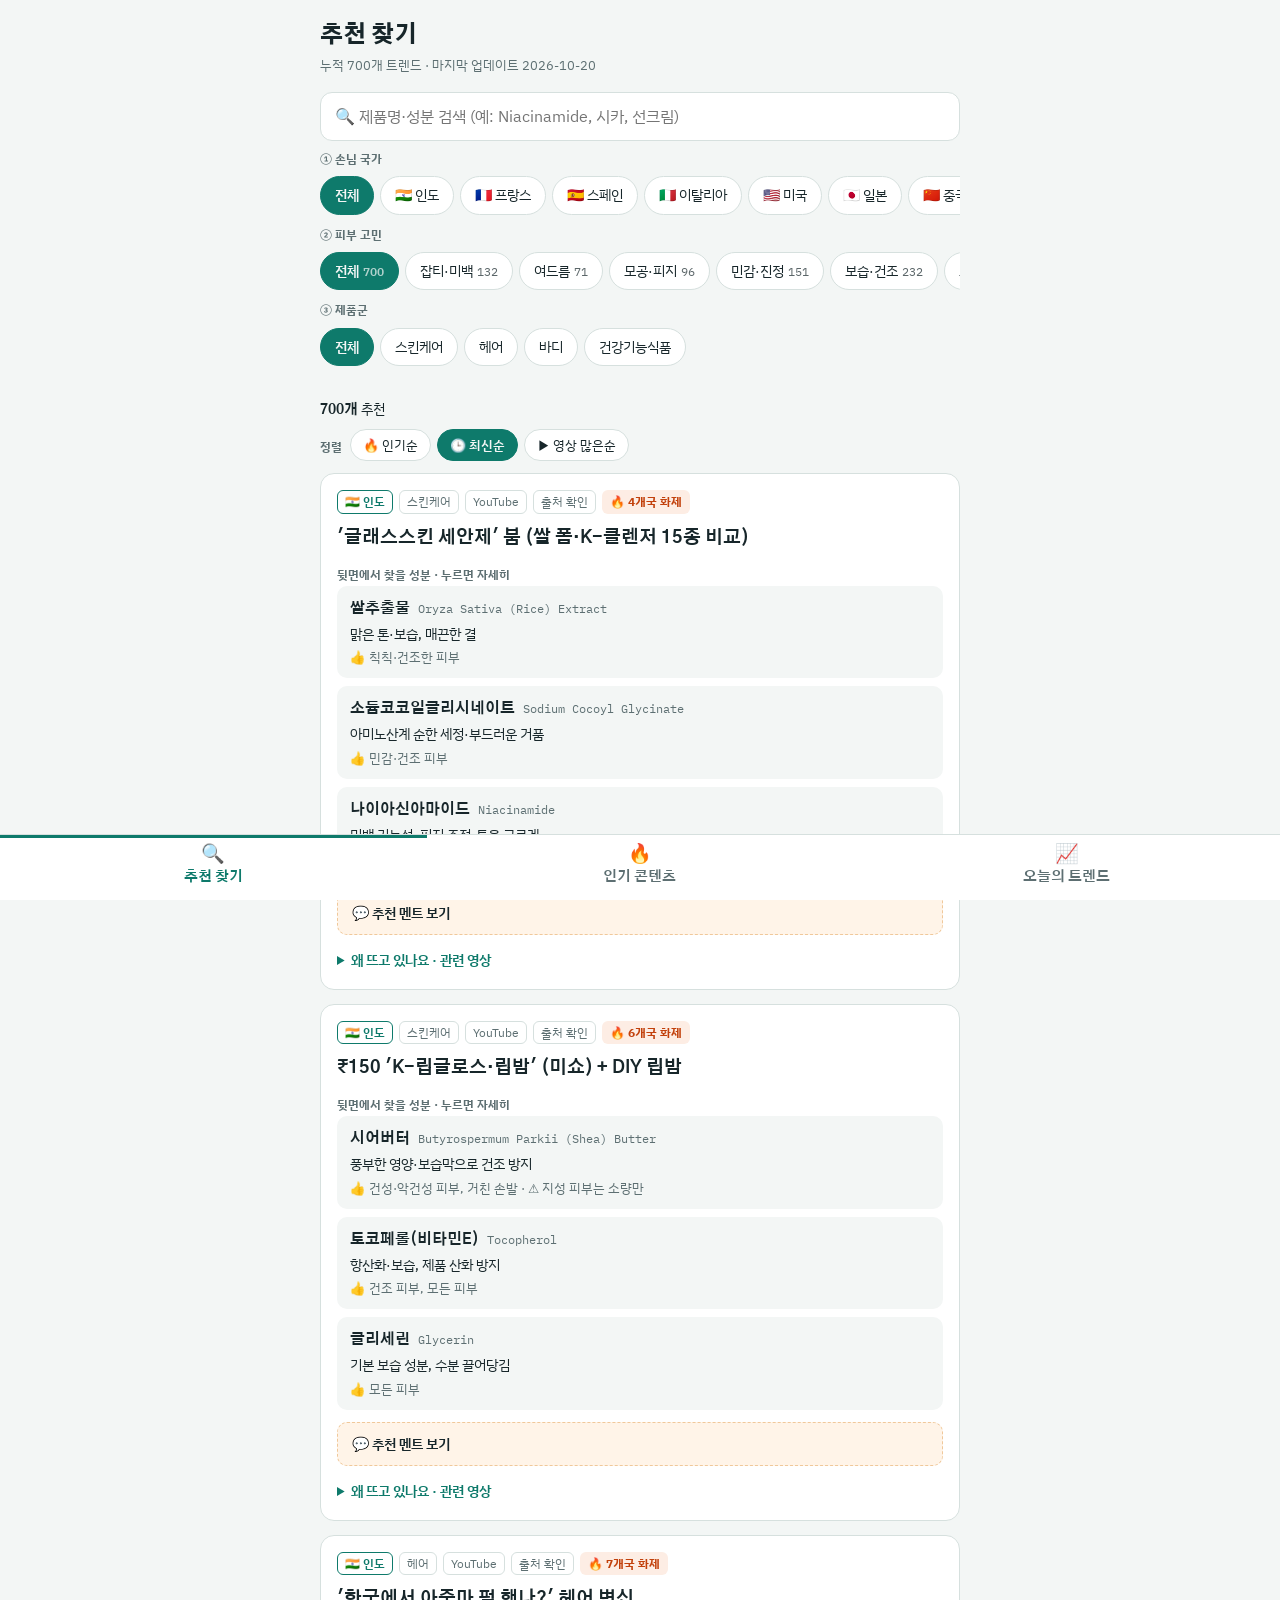
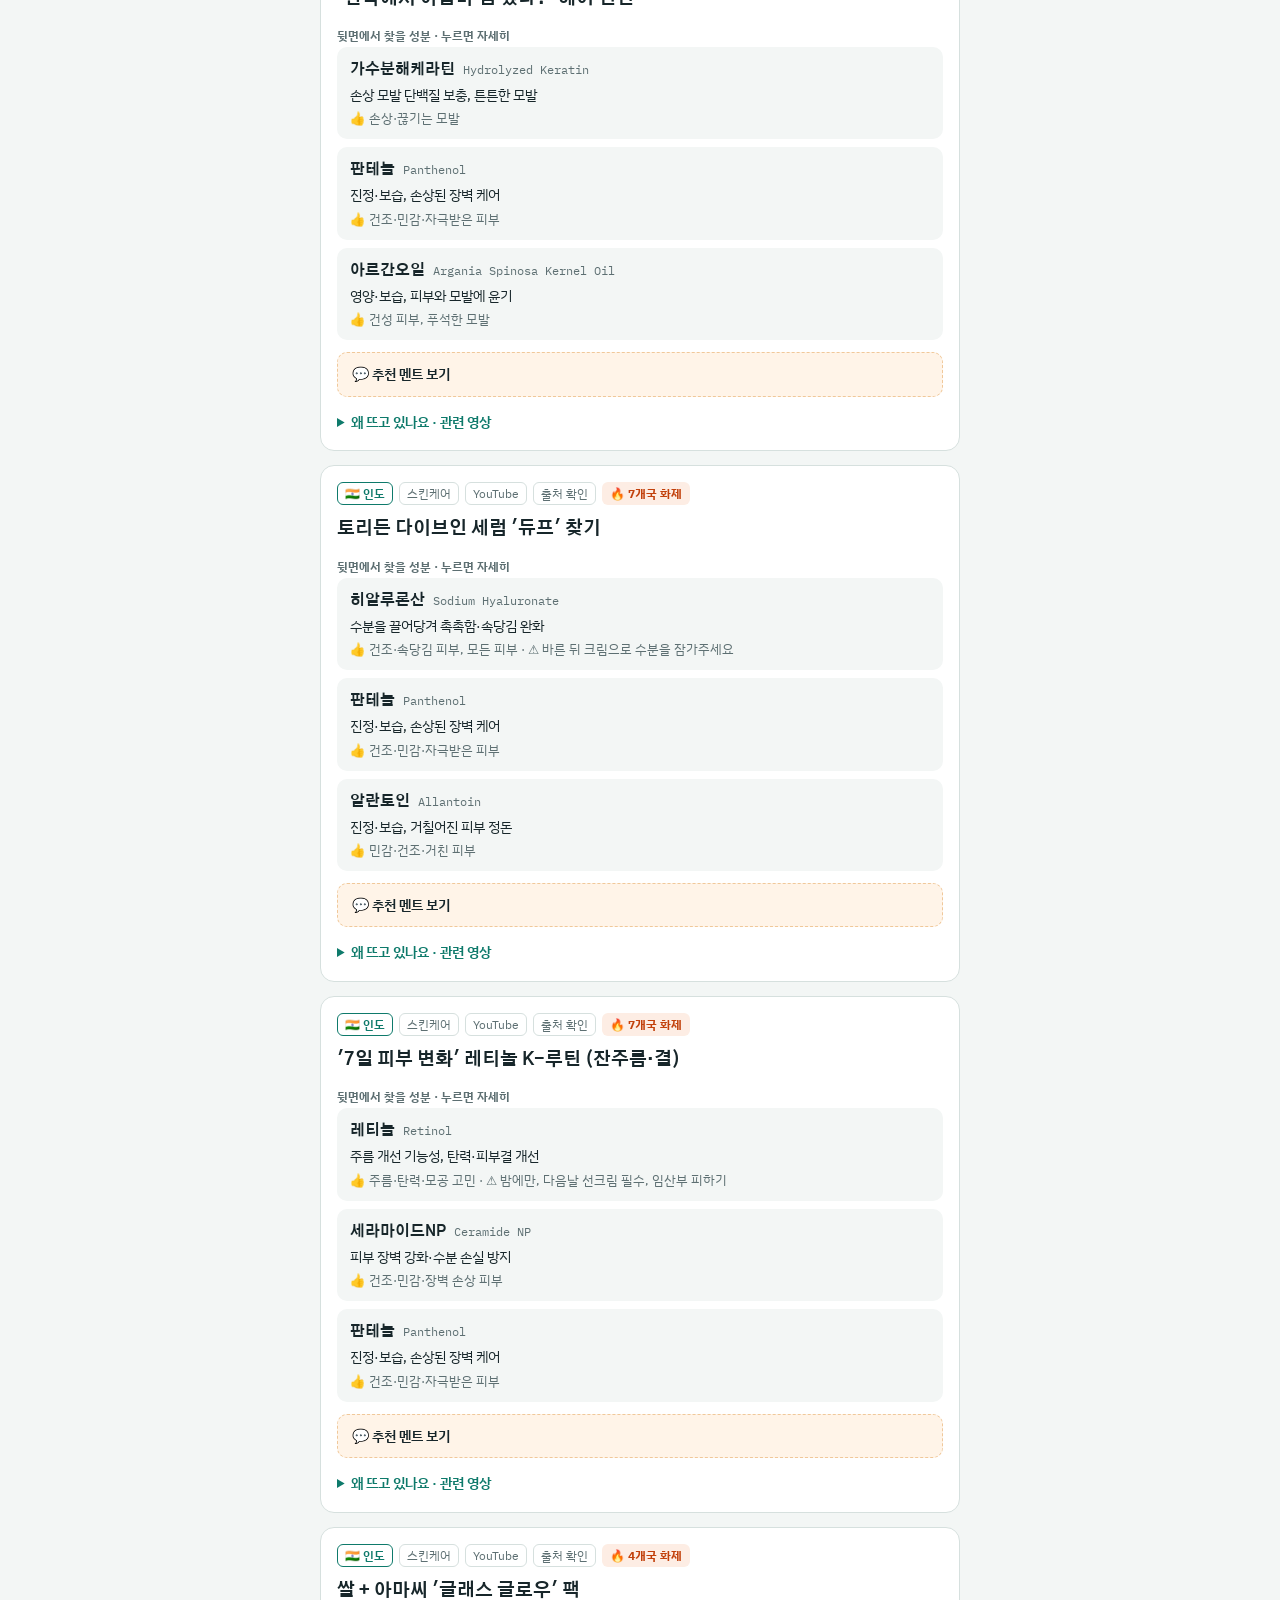
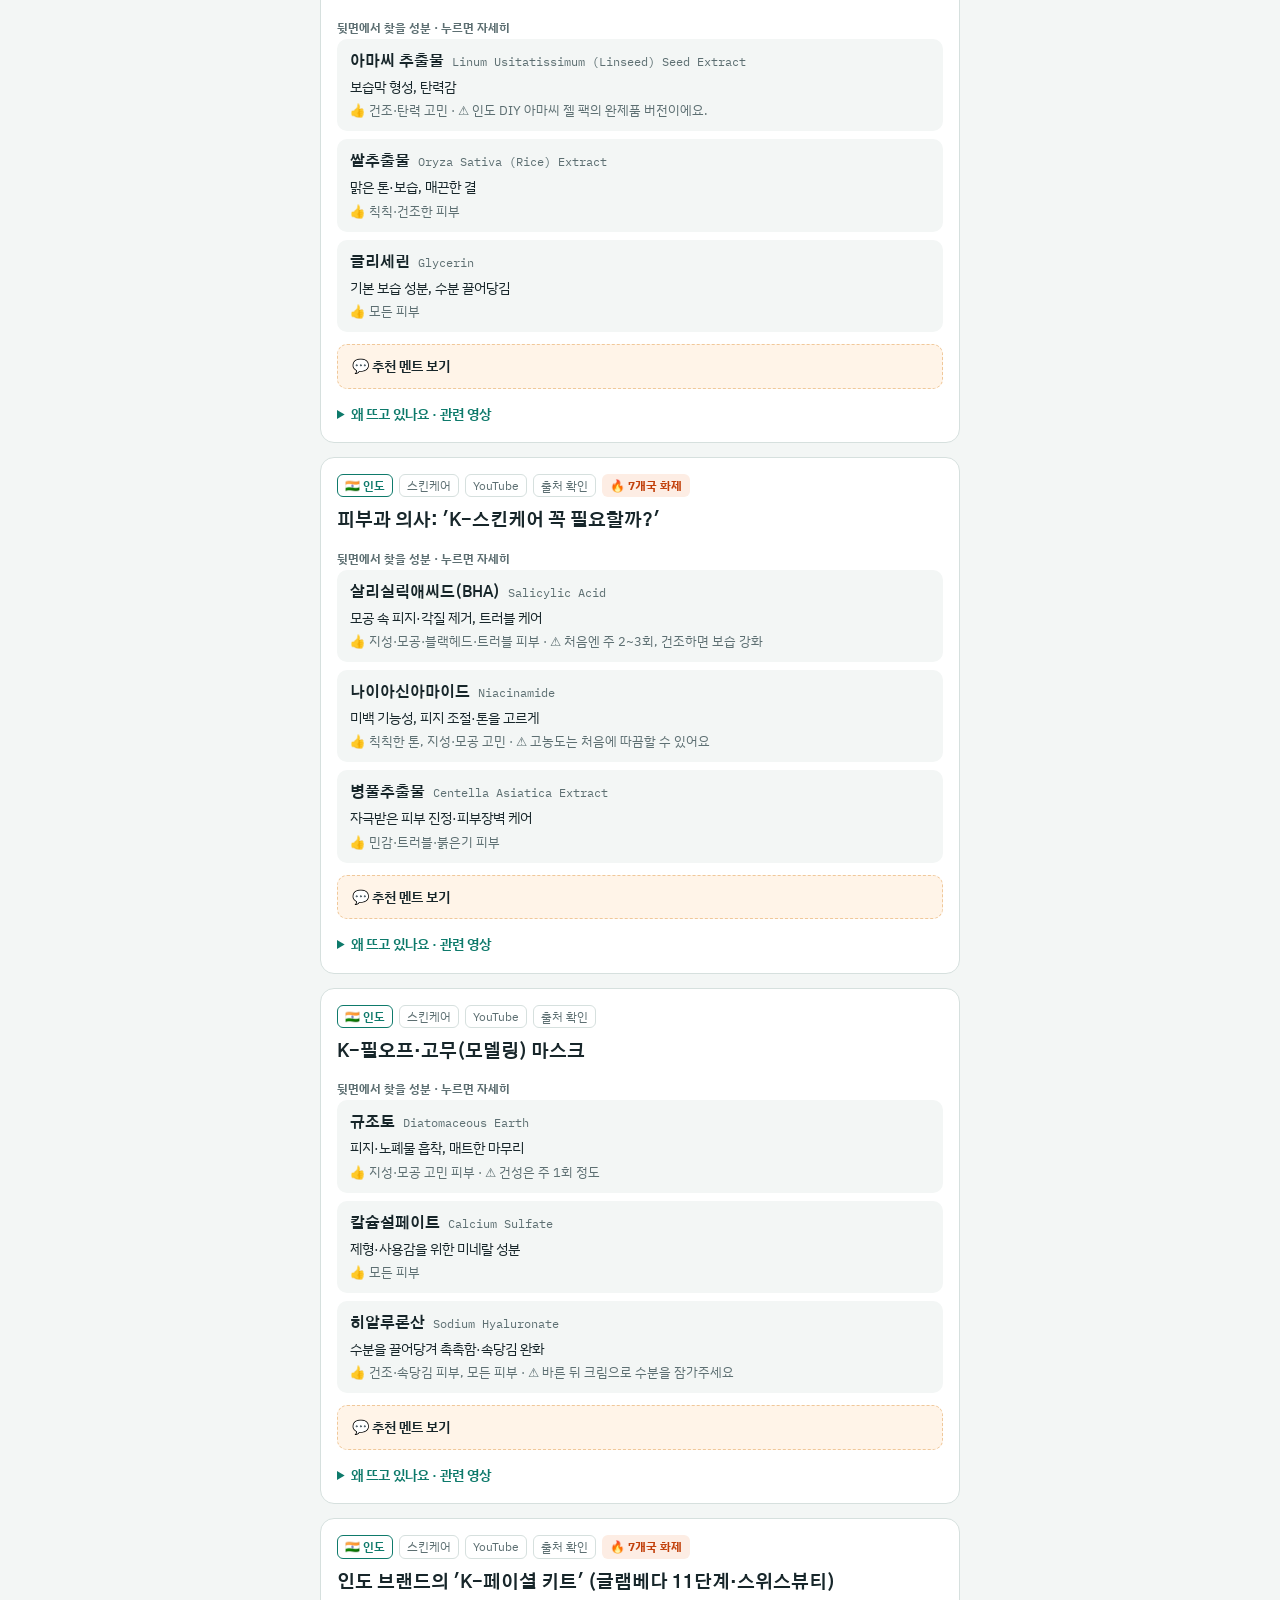
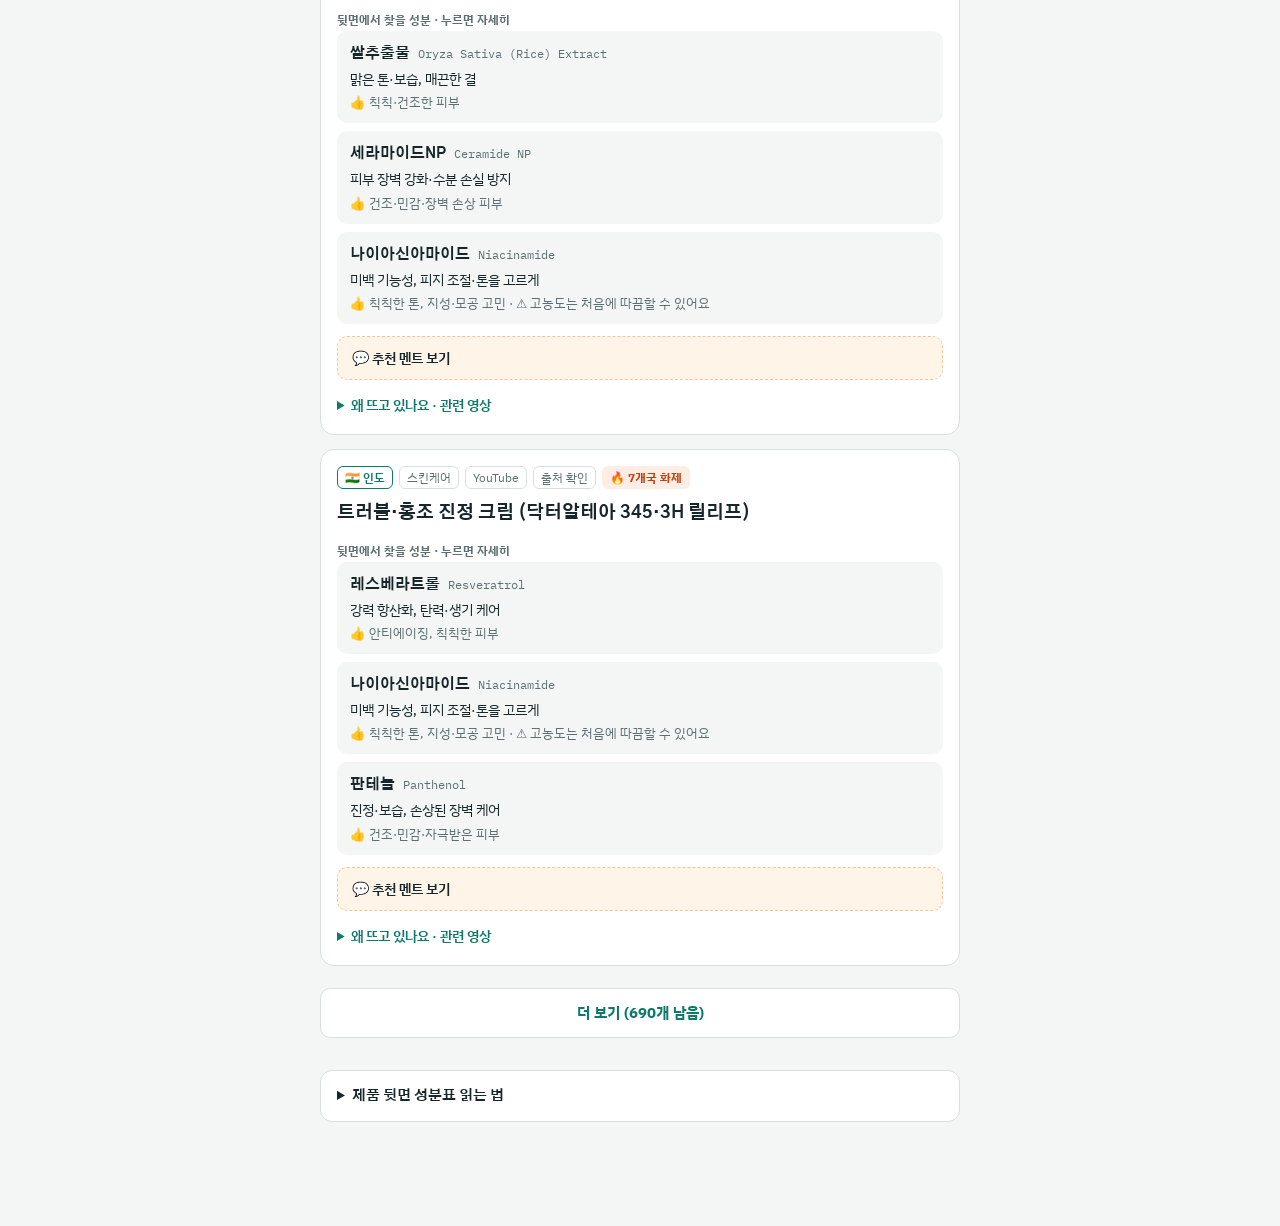
==== commit c6e486dc: "Show 10 items per tab with 더 보기 Co-Authored-By: Claude Opus 5.5 (1M context) <noreply@anthropic.com>" ====
--- a/index.html
+++ b/index.html
@@ -123,6 +123,7 @@
 nav.tabs button{font:inherit;font-family:var(--display);font-weight:700;font-size:13.5px;background:none;border:0;color:var(--muted);padding:9px 0 11px;cursor:pointer;display:grid;gap:1px;justify-items:center}
 nav.tabs button span{font-size:19px;line-height:1.2}
 nav.tabs button[aria-current="page"]{color:var(--accent);box-shadow:inset 0 3px 0 var(--accent)}
+.morebtn{display:block;width:100%;font:inherit;font-weight:700;background:var(--card);border:1px solid var(--line);color:var(--accent);border-radius:10px;padding:12px;margin:8px 0;cursor:pointer}
 </style>
 
 <div class="wrap">
@@ -311,6 +312,14 @@
   </article>`;
 }
 
+// 목록은 10개씩: 처음 10개, "더 보기"를 누를 때마다 10개 더. 조건(sig)이 바뀌면 다시 10개부터
+const STEP = 10, SHOW = {}, SIG = {};
+function paged(key, sig, items, fn){
+  if (SIG[key] !== sig) { SIG[key] = sig; SHOW[key] = STEP; }
+  const n = SHOW[key], left = items.length - n;
+  return items.slice(0, n).map(fn).join('') + (left > 0 ? `<button type="button" class="morebtn" data-more="${key}">더 보기 (${left}개 남음)</button>` : '');
+}
+
 function renderMain(){
   $('m-sub').textContent = `누적 ${ALL.length}개 트렌드 · 마지막 업데이트 ${LATEST}`;
   const base = ALL.filter(it => (st.c==='all'||it.c===st.c) && (st.cat==='전체'||it.cat===st.cat));
@@ -334,7 +343,7 @@
   const picked = [st.c!=='all'&&cname(st.c), st.kw!=='전체'&&st.kw, st.cat!=='전체'&&st.cat, st.q&&`"${st.q}"`].filter(Boolean);
   $('m-sum').innerHTML = `<span>${picked.length ? `<b>${esc(picked.join(' · '))}</b> 손님께 ` : ''}<b>${items.length}개</b> 추천</span>${picked.length ? '<button class="reset" type="button" id="m-reset">처음부터</button>' : ''}`;
   if (picked.length) $('m-reset').onclick = () => { Object.assign(st, {c:'all', kw:'전체', cat:'전체', q:''}); $('m-q').value=''; save(); render(); window.scrollTo(0,0); };
-  $('m-list').innerHTML = items.length ? items.slice(0, 80).map(card).join('') + (items.length > 80 ? `<div class="empty">상위 80개만 보여요. 조건을 더 골라 보세요.</div>` : '')
+  $('m-list').innerHTML = items.length ? paged('m', JSON.stringify([st.c, st.kw, st.cat, st.q, st.ms]), items, card)
     : '<div class="empty">조건에 맞는 항목이 없어요. 고민이나 국가를 바꿔 보세요.</div>';
 }
 
@@ -345,14 +354,14 @@
   chips($('p-pf'), PFS.filter(v => v==='전체' || POP.some(x => x.pf===v)), 'ppf', v => v, v => v==='전체' ? POP.length : POP.filter(x => x.pf===v).length);
   chips($('p-c'), ORDER, 'pc', cflag);
   $('p-count').textContent = `${list.length}개 영상`;
-  $('p-list').innerHTML = list.length ? list.map(({v, it, views, heat, pf}) => `<article class="card vcard">
+  $('p-list').innerHTML = list.length ? paged('p', JSON.stringify([st.ppf, st.pc, st.ps]), list, ({v, it, views, heat, pf}) => `<article class="card vcard">
     <div class="meta"><span class="pf ${esc(pf)}">${esc(pf)}</span>${v.date ? `<span class="date">${esc(v.date)}</span>` : ''}
       ${views ? `<span class="tag hot">조회수 ${views >= 1e4 ? Math.round(views/1e4) + '만' : views}</span>` : ''}<span class="tag hot">🔥 ${heat}개국 화제 성분</span><span class="tag cc">${esc(cflag(it.c))}</span></div>
     <a class="vt" href="${esc(v.url)}" target="_blank" rel="noopener">${esc(v.title || '영상 보기')}</a>
     <div><span class="lab">관련 트렌드</span><h2>${esc(it.t)}</h2></div>
     <div class="mini">${it.ing.map(([k,e]) => { const x = info(e); return `<span>${esc(k)}${x ? ' · ' + esc(x.fx) : ''}</span>`; }).join('')}</div>
     <details class="more"><summary>추천 멘트 보기</summary><div class="inner">${pitchBox(it)}</div></details>
-  </article>`).join('') : '<div class="empty">조건에 맞는 인기 영상이 아직 없어요.</div>';
+  </article>`) : '<div class="empty">조건에 맞는 인기 영상이 아직 없어요.</div>';
 }
 
 function renderTrend(){
@@ -369,7 +378,7 @@
   $('t-hot').innerHTML = top.map(([k,n]) => `<div class="hotrow" role="button" tabindex="0" data-kw="${esc(k)}"><span>${esc(k)}</span><div class="hotbar" style="width:${Math.max(6, n/max*100)}%"></div><span>${n}</span></div>`).join('') || '<div class="sub">아직 데이터가 없어요.</div>';
   $('t-hot').onclick = e => { const r = e.target.closest('[data-kw]'); if (!r) return; Object.assign(st, {view:'main', kw:r.dataset.kw, c:st.tc, cat:'전체', q:''}); $('m-q').value=''; save(); render(); window.scrollTo(0,0); };
   $('t-count').textContent = `${items.length}개 트렌드`;
-  $('t-list').innerHTML = items.length ? items.map(it => {
+  $('t-list').innerHTML = items.length ? paged('t', JSON.stringify([st.p, st.tc, st.ts]), items, it => {
     const q = encodeURIComponent(it.q || it.t);
     return `<article class="card">
     <div class="meta"><span class="date">${esc(it.date)}</span>${metaTags(it)}</div>
@@ -380,7 +389,7 @@
       <a href="https://www.youtube.com/results?search_query=${q}" target="_blank" rel="noopener">유튜브에서 찾기</a></div></div>
     <div class="mini">${it.ing.map(([k,e]) => `<span>${esc(k)}</span>`).join('')}</div>
     <div class="src">${srcLinks(it)}</div>
-  </article>`; }).join('') : '<div class="empty">이 기간에는 수집된 트렌드가 없어요.</div>';
+  </article>`; }) : '<div class="empty">이 기간에는 수집된 트렌드가 없어요.</div>';
 }
 
 function openIng(e){
@@ -409,6 +418,8 @@
 $('m-q').value = st.q || '';
 $('m-q').oninput = e => { st.q = e.target.value.trim().toLowerCase(); render(); };
 document.addEventListener('click', e => {
+  const mo = e.target.closest('[data-more]');
+  if (mo) { SHOW[mo.dataset.more] += STEP; render(); return; }
   const ing = e.target.closest('[data-inci]');
   if (ing) { openIng(ing.dataset.inci); return; }
   const big = e.target.closest('.big');
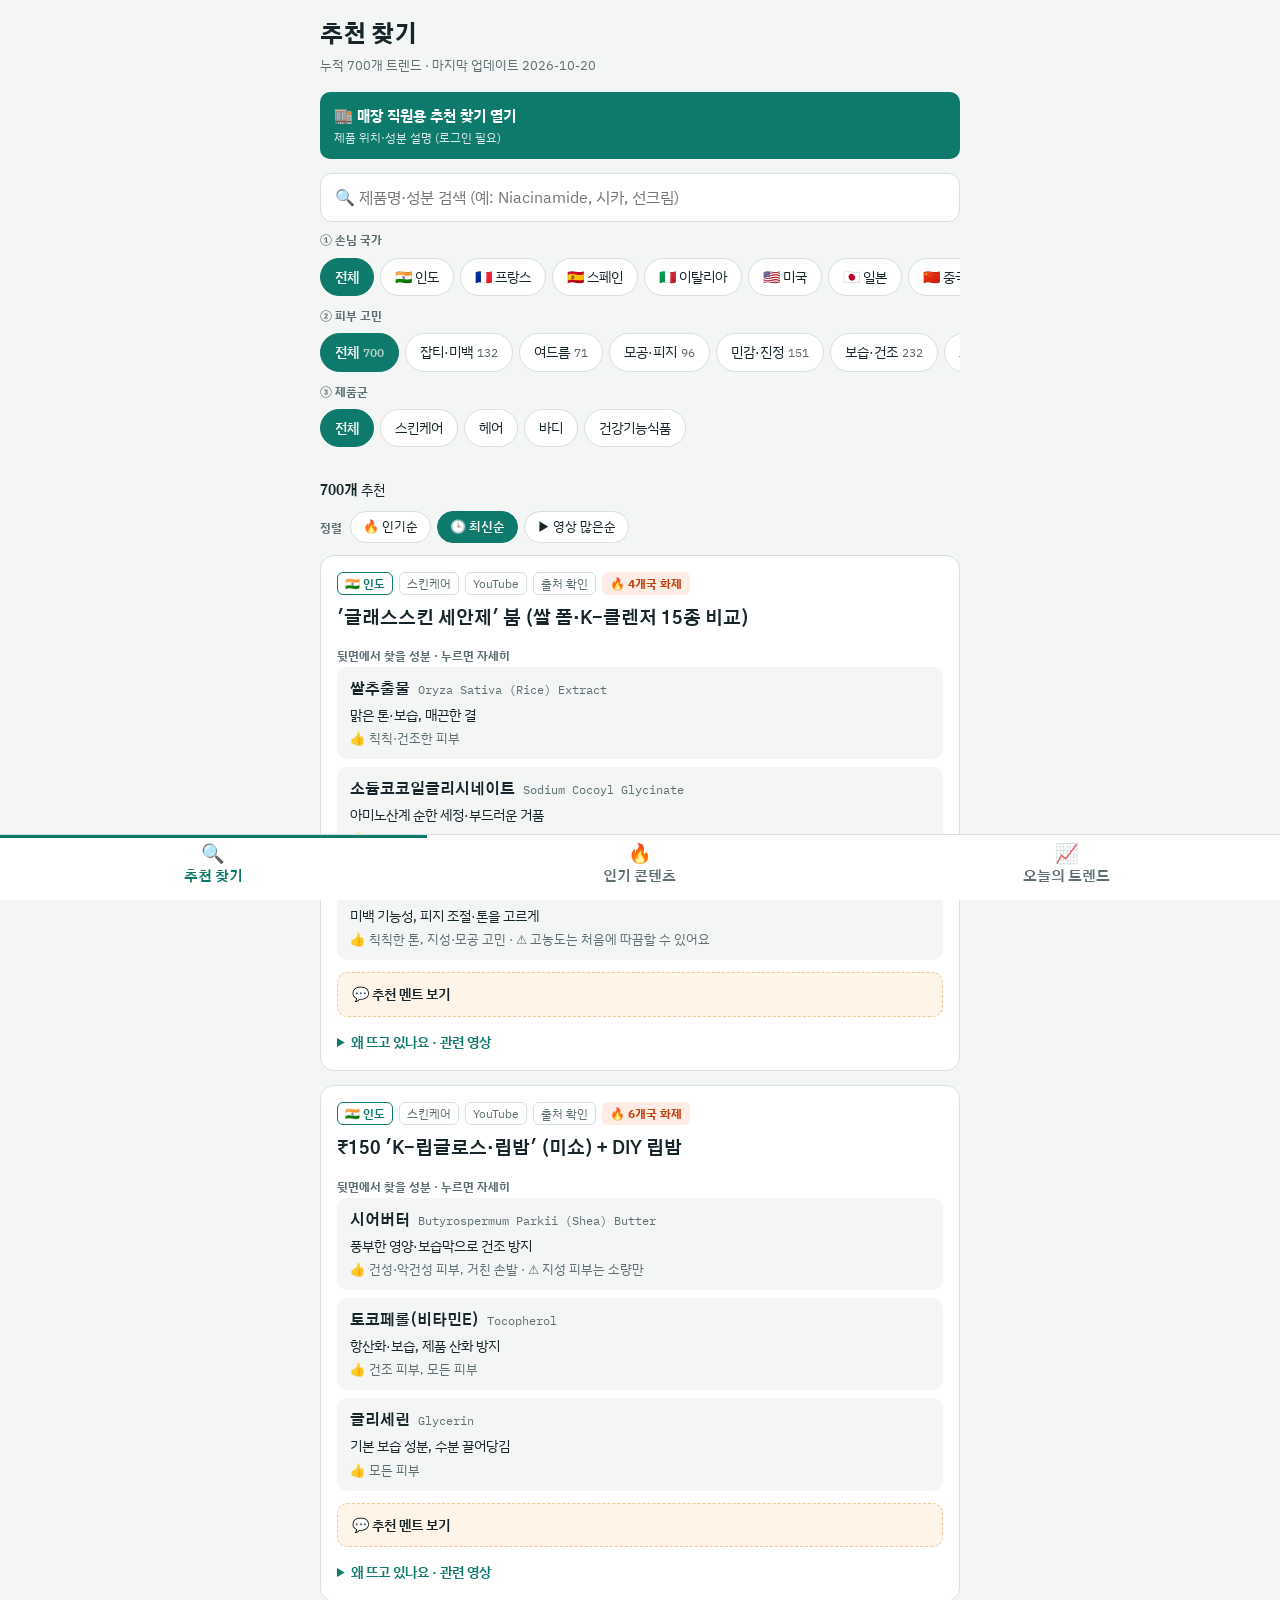
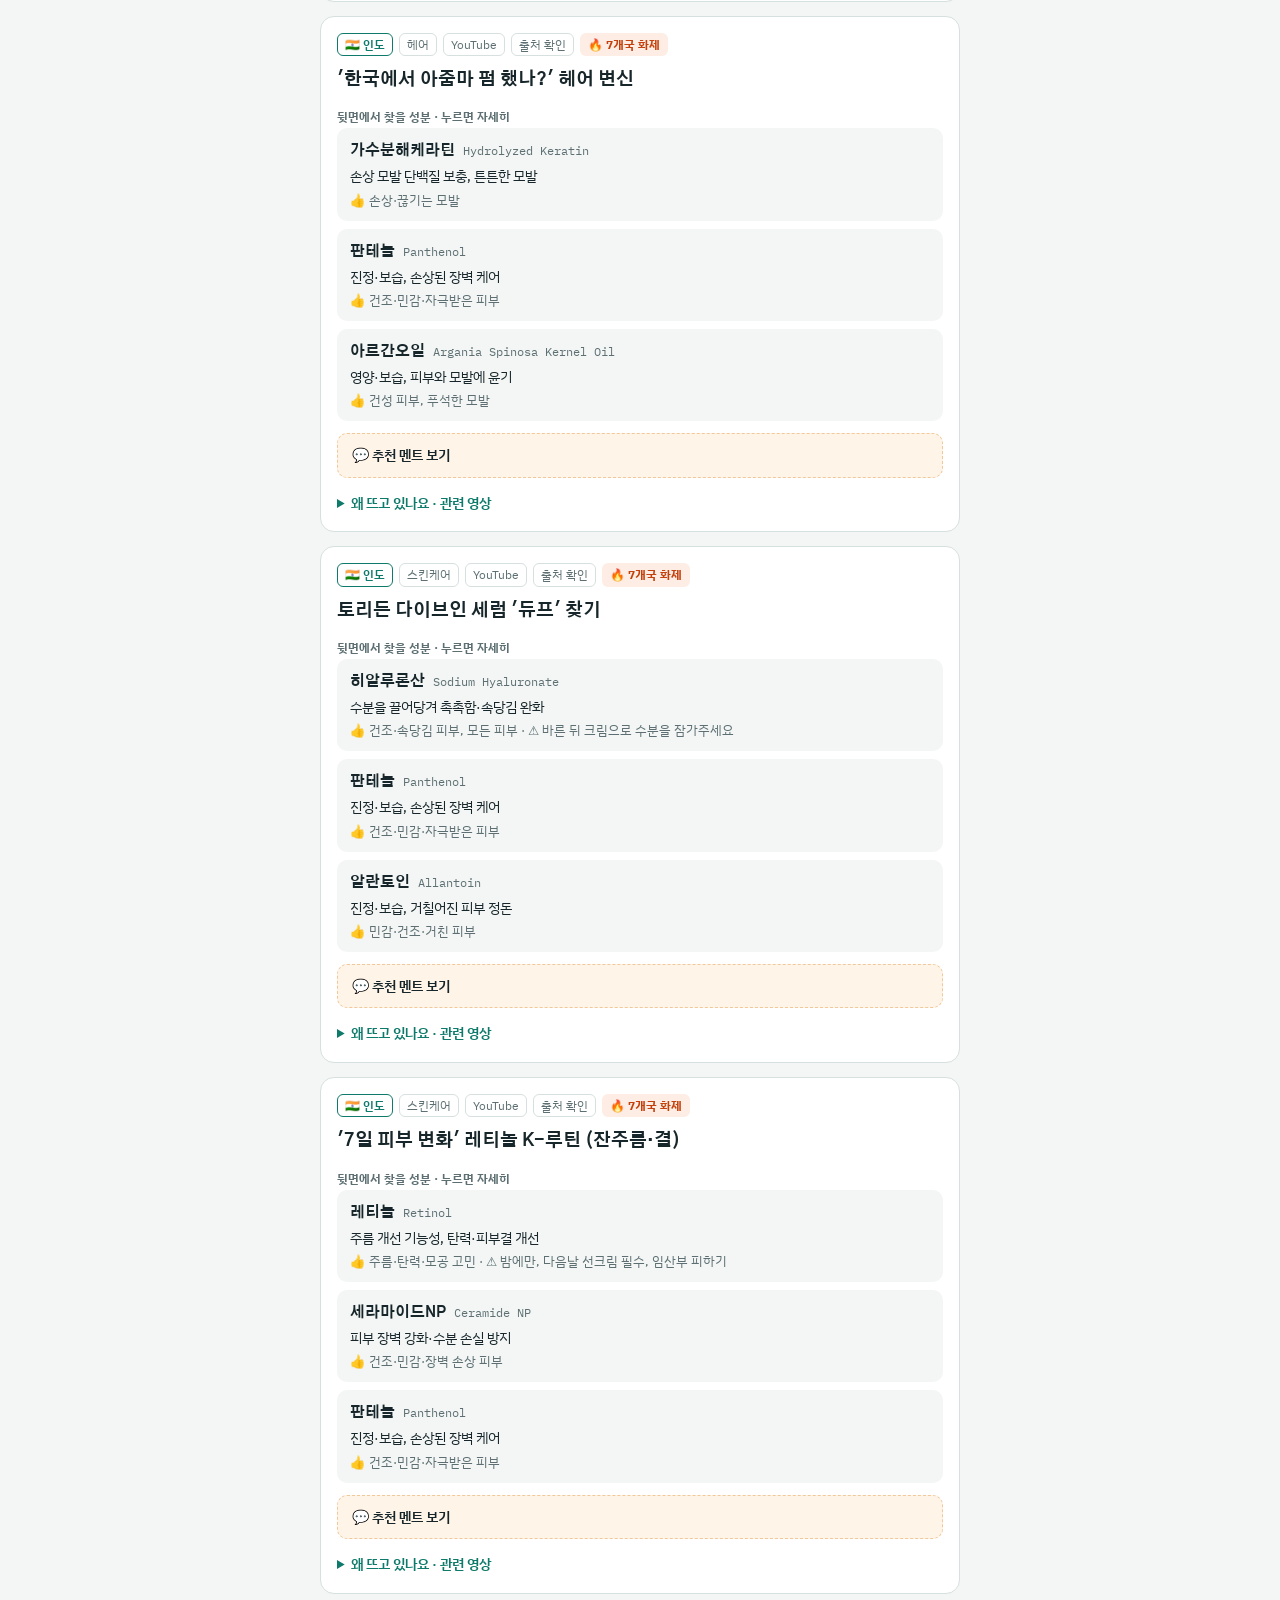
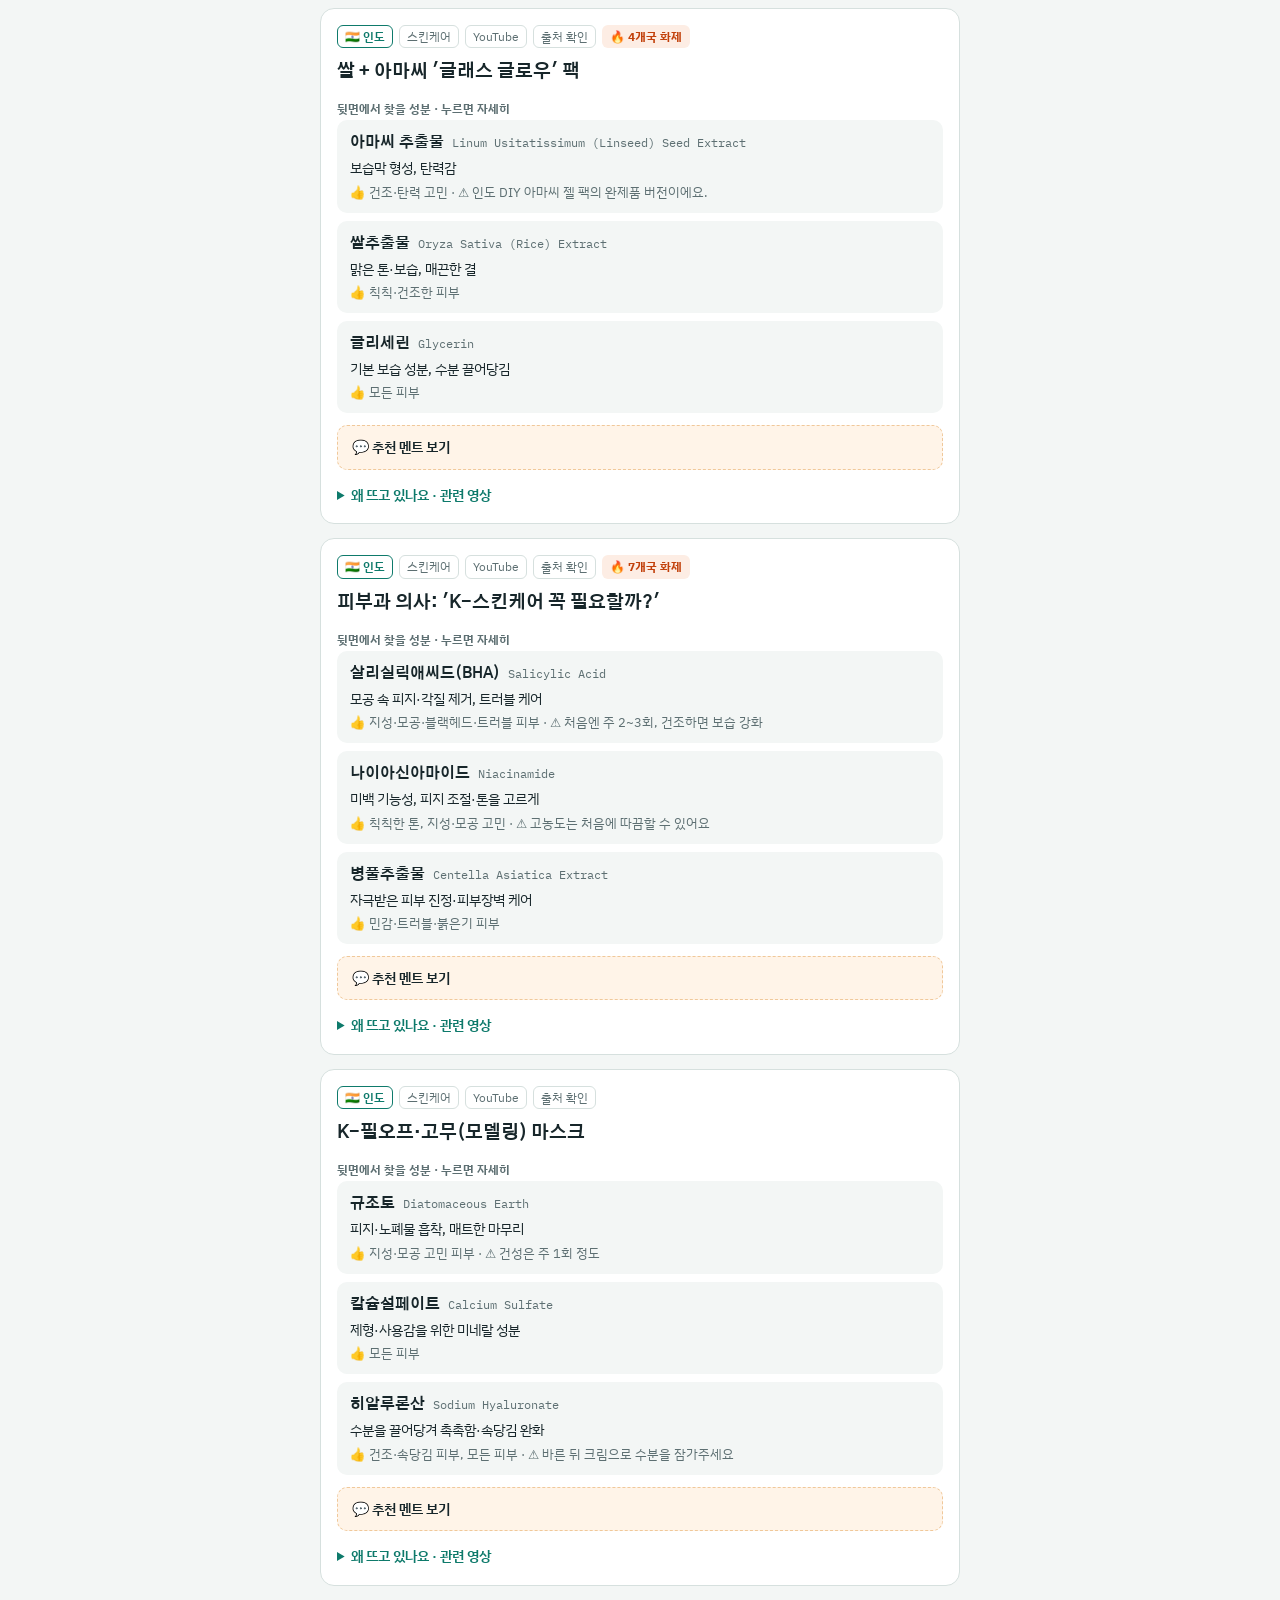
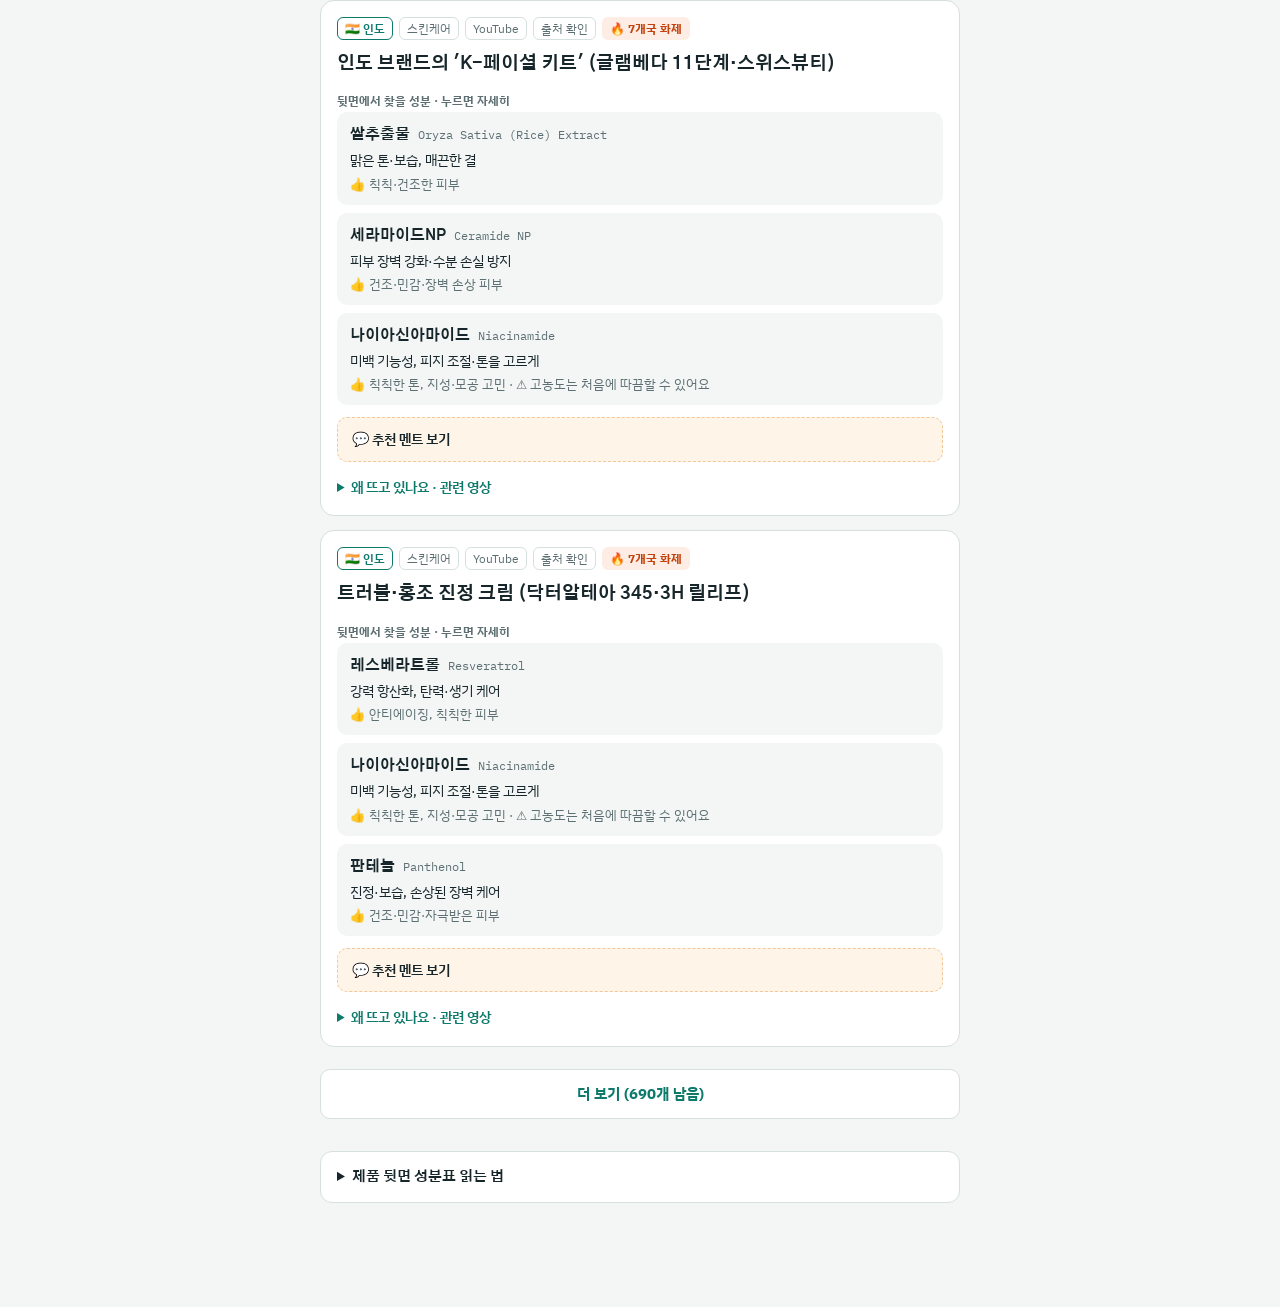
==== commit aa11bd1c: "Add staff page button to 추천 찾기 Co-Authored-By: Claude Opus 5.5 (1M context) <noreply@anthropic.com> " ====
--- a/index.html
+++ b/index.html
@@ -124,11 +124,13 @@
 nav.tabs button span{font-size:19px;line-height:1.2}
 nav.tabs button[aria-current="page"]{color:var(--accent);box-shadow:inset 0 3px 0 var(--accent)}
 .morebtn{display:block;width:100%;font:inherit;font-weight:700;background:var(--card);border:1px solid var(--line);color:var(--accent);border-radius:10px;padding:12px;margin:8px 0;cursor:pointer}
+.staff{display:block;margin:10px 0 4px;padding:12px 14px;border-radius:10px;background:var(--accent);color:#fff;font-weight:700;text-decoration:none}.staff small{display:block;font-weight:400;opacity:.85;font-size:12px}
 </style>
 
 <div class="wrap">
 <section id="v-main">
   <header><h1>추천 찾기</h1><div class="sub" id="m-sub"></div></header>
+  <a class="staff" href="https://claude.ai/artifact/QrFGMM1DRrXhxphZq3x7ME" target="_blank" rel="noopener">🏬 매장 직원용 추천 찾기 열기 <small>제품 위치·성분 설명 (로그인 필요)</small></a>
   <div class="bar">
     <input id="m-q" type="search" placeholder="🔍 제품명·성분 검색 (예: Niacinamide, 시카, 선크림)">
     <span class="step">① 손님 국가</span><div class="row" id="m-c"></div>
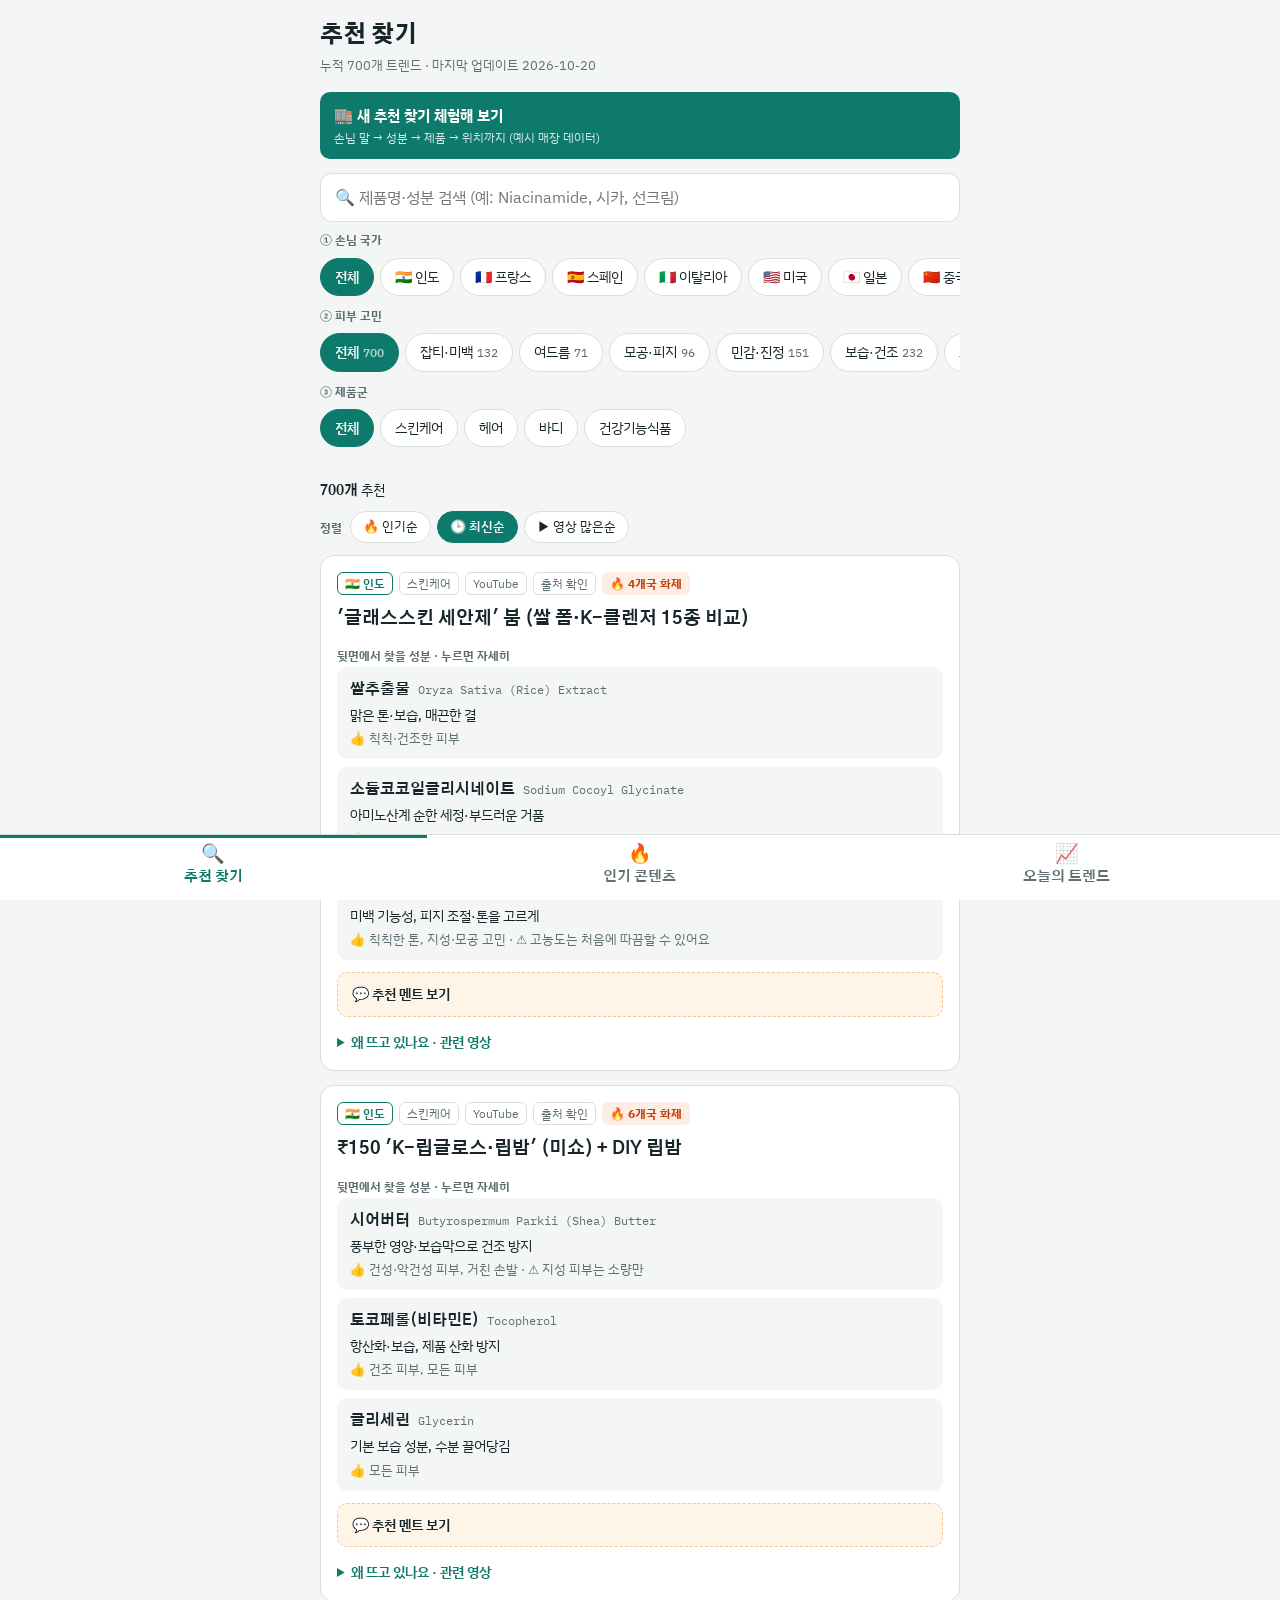
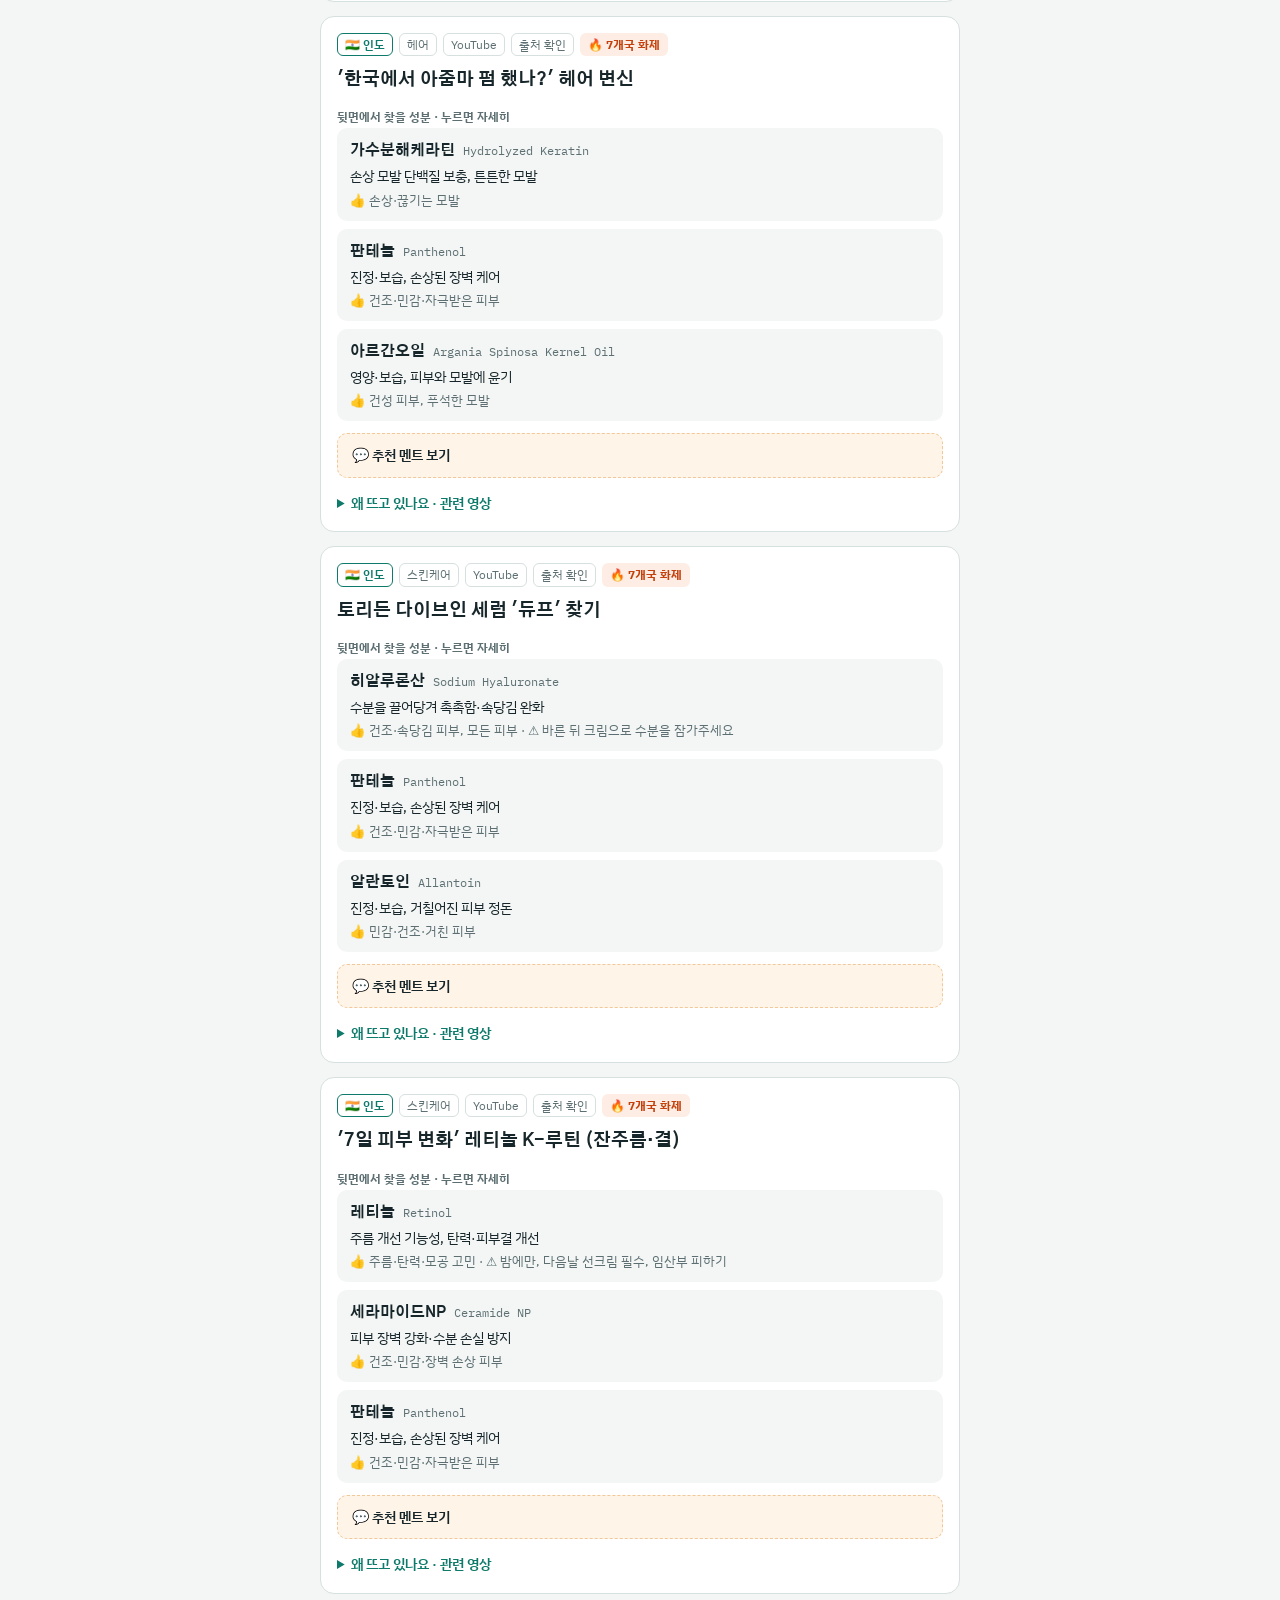
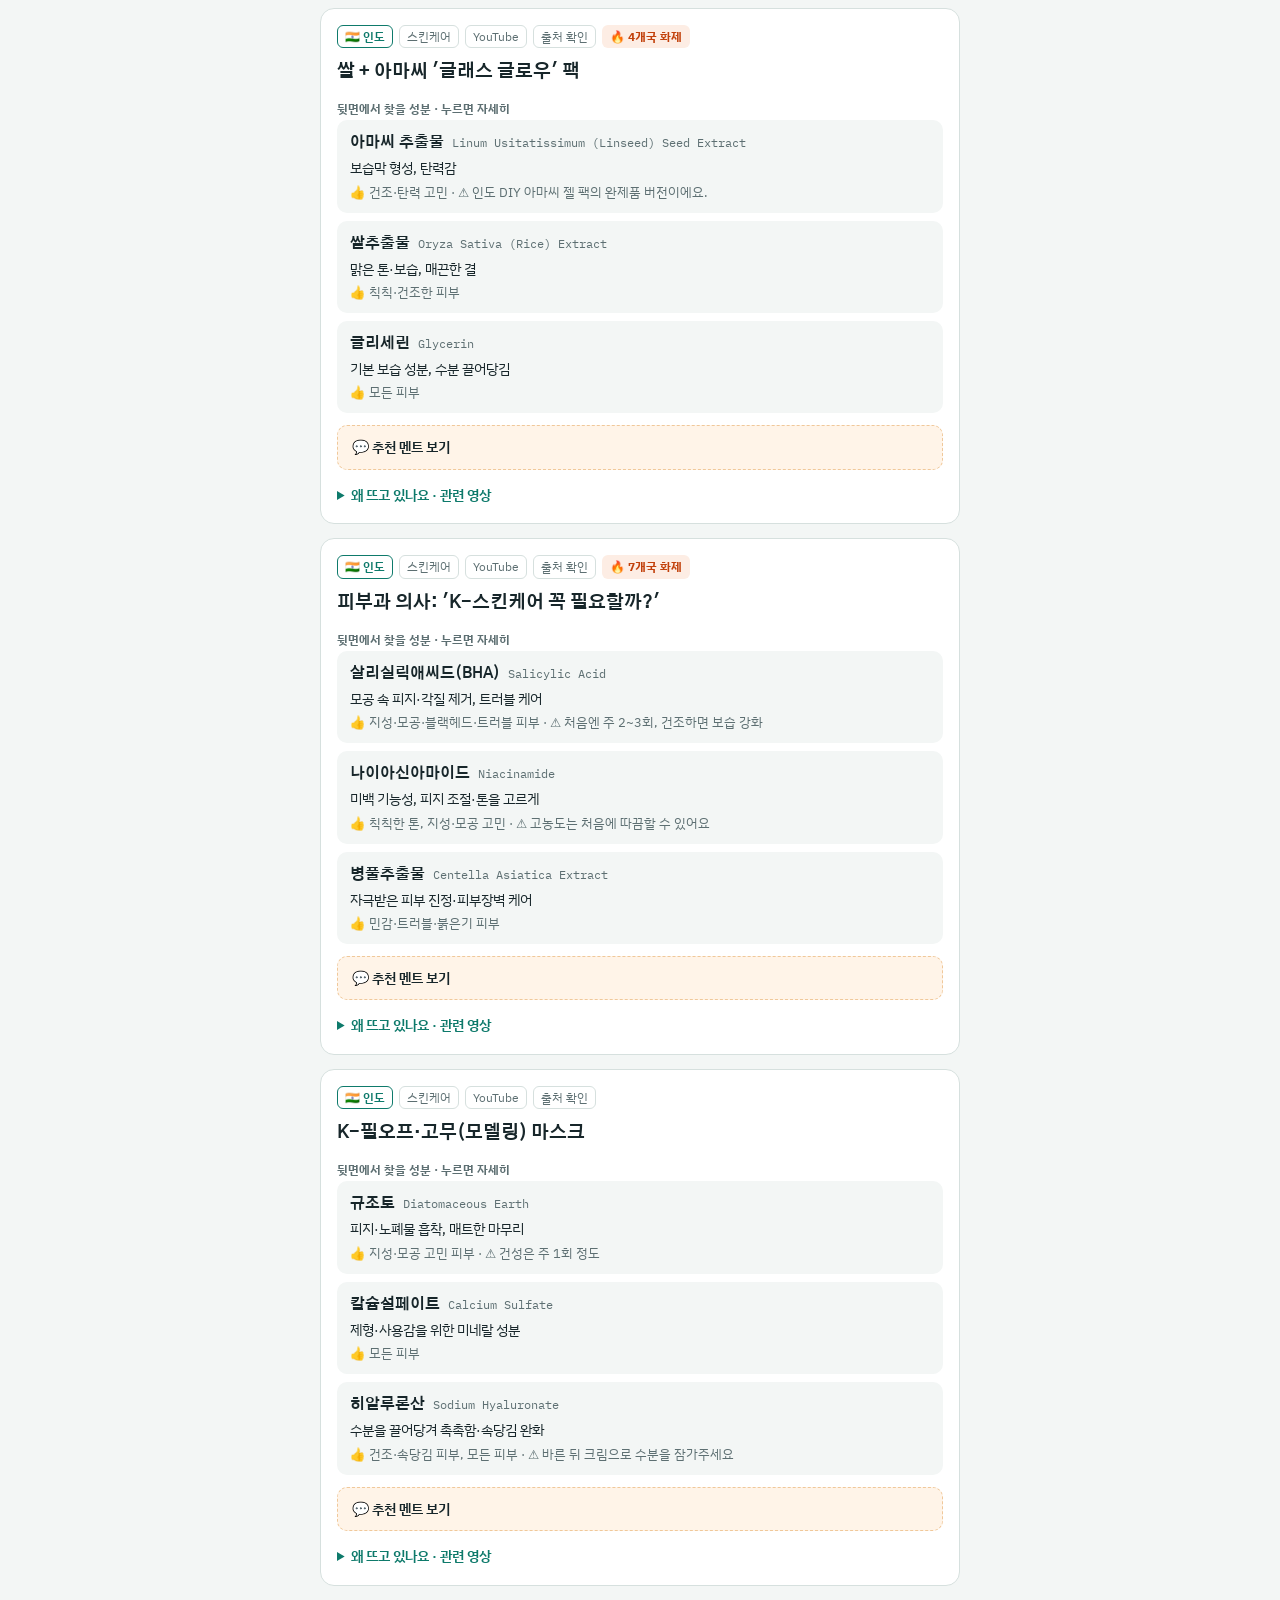
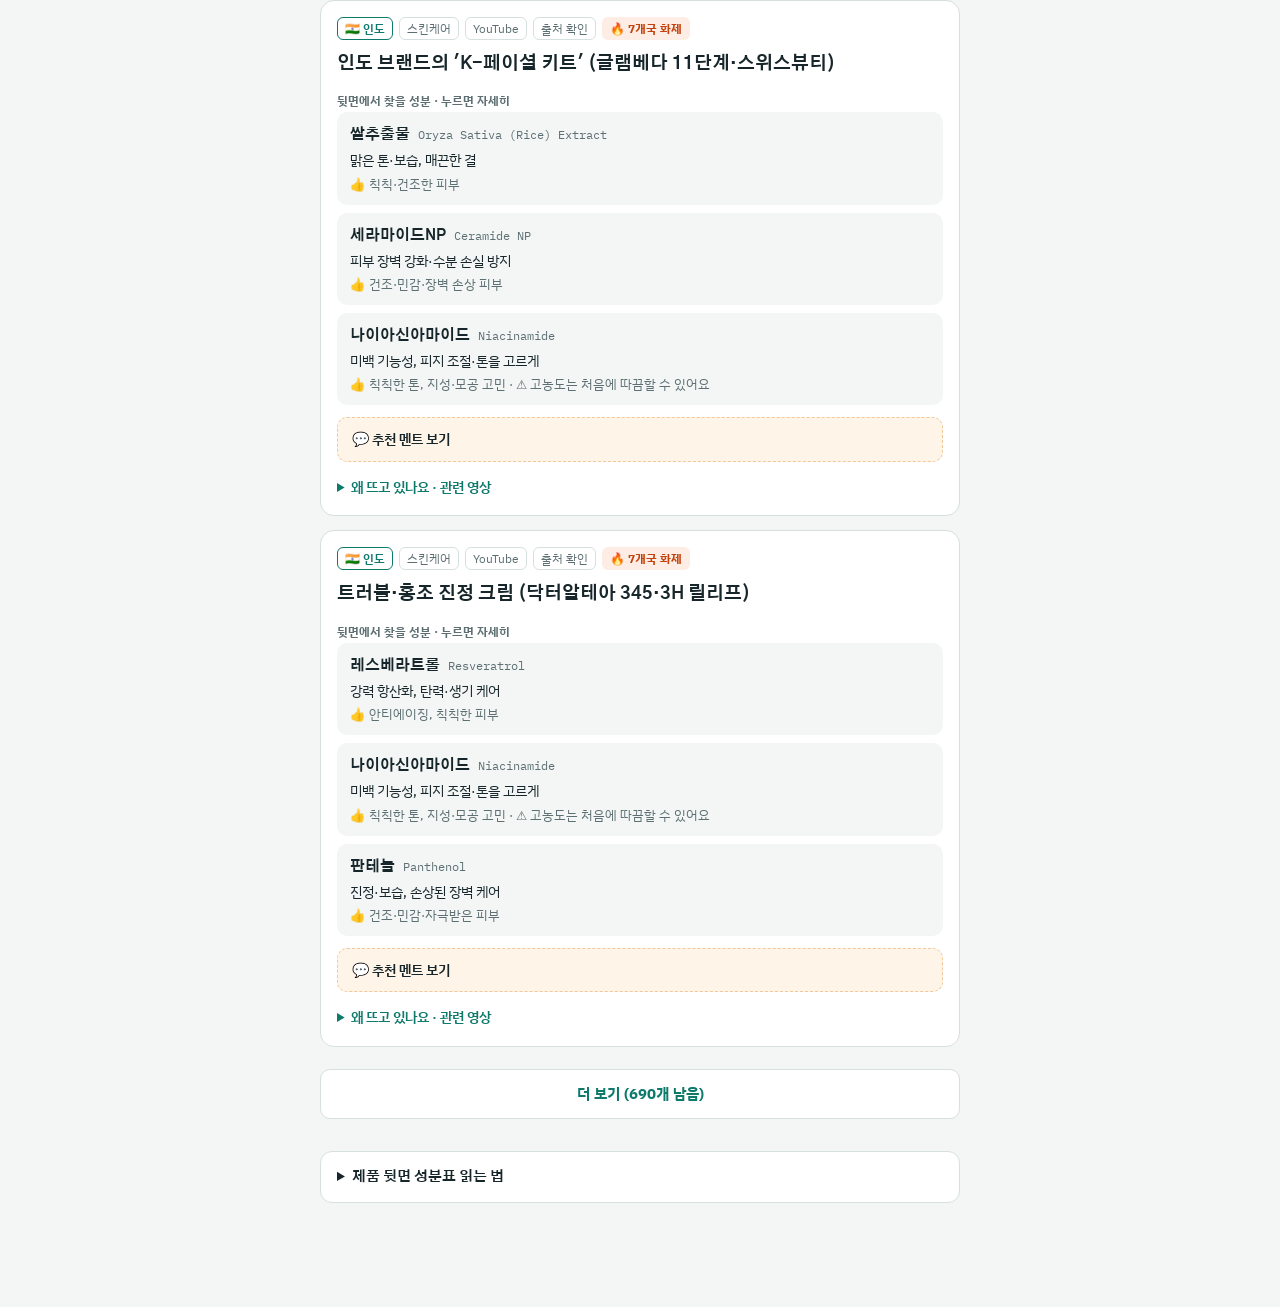
==== commit 99d41653: "Add recommend demo with example store data Co-Authored-By: Claude Opus 5.5 (1M context) <noreply@ant" ====
--- a/index.html
+++ b/index.html
@@ -130,7 +130,7 @@
 <div class="wrap">
 <section id="v-main">
   <header><h1>추천 찾기</h1><div class="sub" id="m-sub"></div></header>
-  <a class="staff" href="https://claude.ai/artifact/QrFGMM1DRrXhxphZq3x7ME" target="_blank" rel="noopener">🏬 매장 직원용 추천 찾기 열기 <small>제품 위치·성분 설명 (로그인 필요)</small></a>
+  <a class="staff" href="demo/">🏬 새 추천 찾기 체험해 보기 <small>손님 말 → 성분 → 제품 → 위치까지 (예시 매장 데이터)</small></a>
   <div class="bar">
     <input id="m-q" type="search" placeholder="🔍 제품명·성분 검색 (예: Niacinamide, 시카, 선크림)">
     <span class="step">① 손님 국가</span><div class="row" id="m-c"></div>
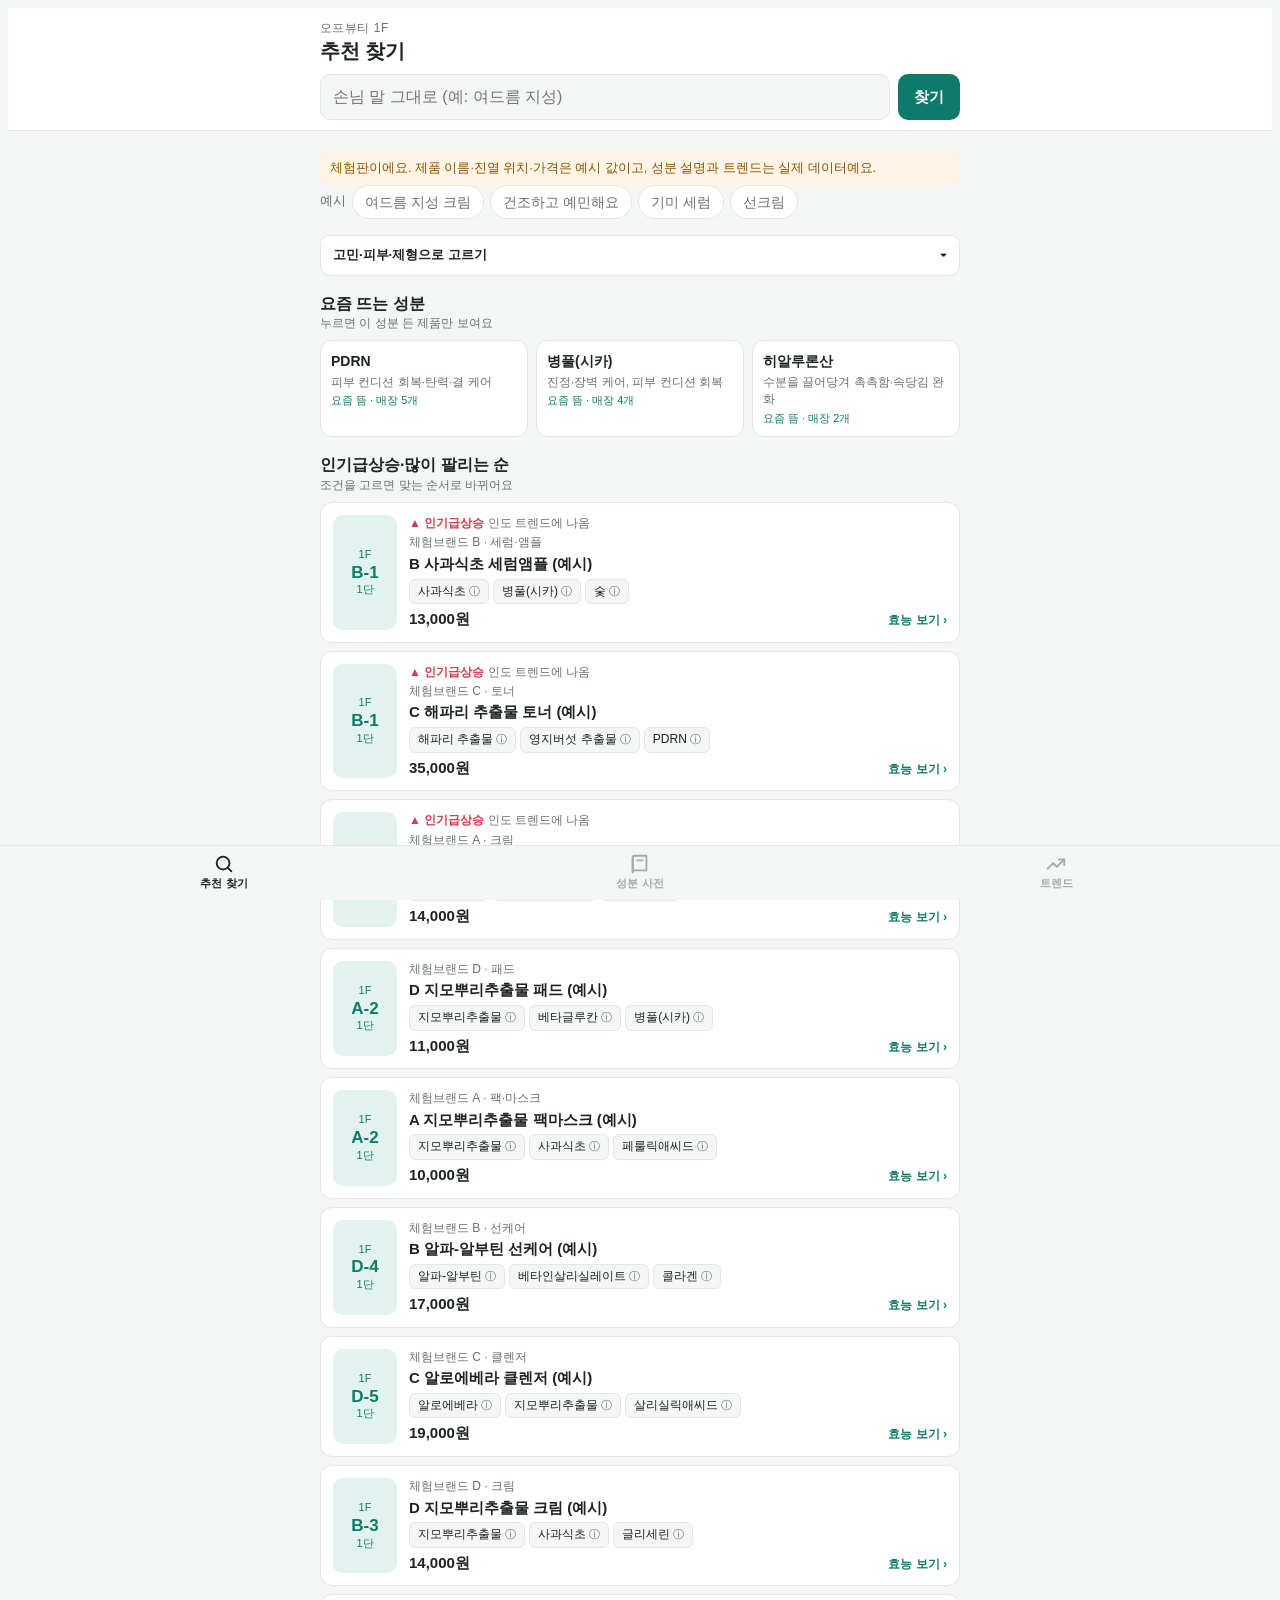
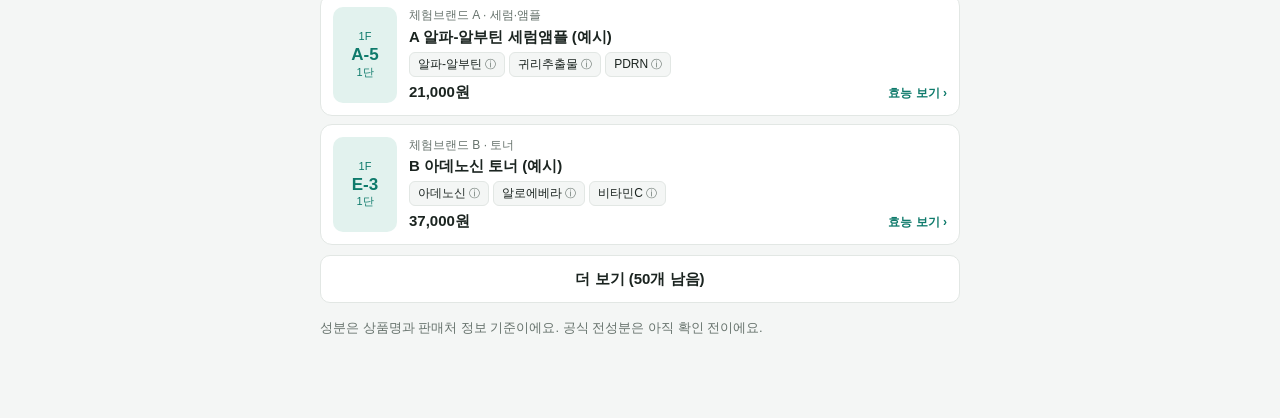
==== commit 7199baf9: "Publish the recommend demo as the site front page Co-Authored-By: Claude Opus 5.5 (1M context) <nore" ====
--- a/index.html
+++ b/index.html
@@ -1,439 +1,69 @@
-<!doctype html><html lang="ko"><head><meta charset="utf-8"><meta name="viewport" content="width=device-width, initial-scale=1, viewport-fit=cover"><link rel="manifest" href="manifest.json"><meta name="theme-color" content="#0E7A6B"><link rel="apple-touch-icon" href="icon-192.png"><meta name="apple-mobile-web-app-capable" content="yes"><style>:root{padding-top:env(safe-area-inset-top,0px);padding-bottom:env(safe-area-inset-bottom,0px)}body{margin:0}</style></head><body><title>오프뷰티 성분 노트</title>
-<link rel="preconnect" href="https://fonts.googleapis.com">
-<link rel="stylesheet" href="https://fonts.googleapis.com/css2?family=Gothic+A1:wght@400;700;800&family=IBM+Plex+Sans+KR:wght@400;600&family=IBM+Plex+Mono:wght@400;500&display=swap">
-<style>
-/* Layout: one phone column, three views switched by a bottom tab bar; cards read like an ingredient label */
-:root{
-  --bg:#F3F6F5; --card:#FFFFFF; --fg:#17262A; --muted:#5D6F72; --line:#D6E0DE;
-  --accent:#0E7A6B; --accent-soft:#E0F1EE; --pitch:#FFF4E8; --pitch-line:#F0C89A; --warn:#9A5B00; --hot:#C2410C; --hot-soft:#FDEDE4;
-  --display:"Gothic A1","IBM Plex Sans KR",system-ui,sans-serif;
-  --body:"IBM Plex Sans KR",system-ui,-apple-system,sans-serif;
-  --mono:"IBM Plex Mono",ui-monospace,Menlo,monospace;
-}
-@media (prefers-color-scheme: dark){:root:not([data-theme="light"]){
-  --bg:#101718; --card:#172123; --fg:#E4EDEB; --muted:#9AAEAD; --line:#2A3A3C;
-  --accent:#4FC7B2; --accent-soft:#1B3633; --pitch:#2A2117; --pitch-line:#6B4D2A; --warn:#E9B465; --hot:#FB923C; --hot-soft:#3A2418; color-scheme:dark}}
-:root[data-theme="dark"]{
-  --bg:#101718; --card:#172123; --fg:#E4EDEB; --muted:#9AAEAD; --line:#2A3A3C;
-  --accent:#4FC7B2; --accent-soft:#1B3633; --pitch:#2A2117; --pitch-line:#6B4D2A; --warn:#E9B465; --hot:#FB923C; --hot-soft:#3A2418; color-scheme:dark}
-[hidden]{display:none!important}
-body{background:var(--bg);color:var(--fg);font-family:var(--body);font-size:15px;line-height:1.6;padding-inline:16px;padding-block:0 104px;margin:0}
-.wrap{max-width:640px;margin:0 auto}
-header{padding-block:18px 6px}
-h1{font-family:var(--display);font-weight:800;font-size:23px;margin:0;letter-spacing:-.01em}
-.sub{color:var(--muted);font-size:13px}
-input{font:inherit;font-size:16px;color:var(--fg);background:var(--card);border:1.5px solid var(--line);border-radius:12px;padding:11px 14px;width:100%;box-sizing:border-box}
-input:focus{border-color:var(--accent);outline:none}
-.bar{padding-block:10px 4px;display:grid;gap:8px}
-.step{font-size:12px;font-weight:700;color:var(--muted)}
-.row{display:flex;gap:6px;overflow-x:auto;scrollbar-width:none;padding-bottom:2px}
-.row::-webkit-scrollbar{display:none}
-.chip{flex:none;border:1px solid var(--line);background:var(--card);color:var(--fg);border-radius:999px;padding:7px 14px;min-height:38px;font:inherit;font-size:14px;cursor:pointer}
-.chip[aria-pressed="true"]{background:var(--accent);border-color:var(--accent);color:var(--bg);font-weight:600}
-.chip small{opacity:.7;margin-left:4px;font-variant-numeric:tabular-nums}
-button:focus-visible,input:focus-visible,a:focus-visible,[role=button]:focus-visible{outline:2px solid var(--accent);outline-offset:2px}
-.profile{background:var(--accent-soft);border-radius:12px;padding:12px 16px;margin-top:12px;font-size:14px}
-.profile summary{cursor:pointer;line-height:1.5}
-.profile summary small{display:block;color:var(--muted);font-size:12px;margin-top:2px}
-.profile[open] summary small{display:none}
-.profile .pin{display:grid;gap:6px;margin-top:10px}
-.profile b{font-family:var(--display)}
-.sum{display:flex;justify-content:space-between;align-items:center;gap:10px;margin-block:14px 8px;font-size:14px}
-.sum b{font-family:var(--display)}
-.reset{font:inherit;font-size:13px;background:none;border:1px solid var(--line);color:var(--muted);border-radius:8px;padding:6px 10px;cursor:pointer;flex:none}
-.lab{font-size:12px;color:var(--muted);font-weight:700}
-.top{margin-top:12px;display:grid;gap:6px}
-.top .row{flex-wrap:wrap;overflow:visible}
-.top .chip{font-family:var(--mono);font-size:12.5px;flex:0 1 auto;max-width:100%;white-space:normal;text-align:left;overflow-wrap:anywhere}
-.list{display:grid;gap:14px}
-.card{background:var(--card);border:1px solid var(--line);border-radius:14px;padding:16px;display:grid;gap:12px;min-width:0}
-.meta{display:flex;gap:6px;flex-wrap:wrap;align-items:center;font-size:12px}
-.tag{border:1px solid var(--line);border-radius:6px;padding:1px 7px;color:var(--muted)}
-.tag.cc{color:var(--accent);border-color:var(--accent);font-weight:600}
-.tag.gen{color:var(--warn);border-color:var(--warn)}
-.tag.kw{background:var(--accent-soft);border-color:transparent;color:var(--fg)}
-.tag.hot{background:var(--hot-soft);border-color:transparent;color:var(--hot);font-weight:700}
-h2{font-family:var(--display);font-size:18px;font-weight:700;margin:0;text-wrap:balance;line-height:1.35}
-/* ingredient efficacy list: the heart of the card */
-.fx{display:grid;gap:8px;margin:0;padding:0;list-style:none}
-.fx li{display:grid;gap:2px;padding:10px 12px;border-radius:10px;background:var(--bg);cursor:pointer;border:1px solid transparent}
-.fx li:hover{border-color:var(--line)}
-.fx .nm{display:flex;flex-wrap:wrap;gap:4px 8px;align-items:baseline}
-.fx .nm b{font-family:var(--display);font-size:15px}
-.fx code{font-family:var(--mono);font-size:12px;color:var(--muted);overflow-wrap:anywhere}
-.fx .d{font-size:14px}
-.fx .g{font-size:12.5px;color:var(--muted)}
-.pitch{background:var(--pitch);border:1px dashed var(--pitch-line);border-radius:12px;padding:12px 14px;display:grid;gap:8px}
-.pitch p{margin:0;font-size:16px;line-height:1.55}
-.pitch .alt{font-size:13.5px;color:var(--muted)}
-.btns{display:flex;gap:8px;flex-wrap:wrap}
-.big{font:inherit;font-size:14px;font-weight:600;border:0;background:var(--accent);color:var(--bg);border-radius:8px;padding:8px 14px;cursor:pointer;min-height:38px}
-.copy{font:inherit;font-size:14px;border:1px solid var(--pitch-line);background:transparent;color:var(--fg);border-radius:8px;padding:8px 14px;cursor:pointer;min-height:38px}
-details.pmore summary{cursor:pointer;list-style:none;font-size:14px;font-weight:600;color:var(--fg);background:var(--pitch);border:1px dashed var(--pitch-line);border-radius:10px;padding:10px 14px;min-height:22px}
-details.pmore summary::-webkit-details-marker{display:none}
-details.pmore[open] summary{display:none}
-.shop{list-style:none;margin:8px 0 0;padding:0;display:grid;gap:6px}
-.shop li{display:grid;gap:1px;padding:8px 12px;border-radius:10px;background:var(--accent-soft);font-size:14px}
-.shop .where{font-size:13px;font-weight:600;color:var(--accent)}
-.shop .g{font-size:12.5px;color:var(--muted)}
-details.shopbox summary{cursor:pointer;font-size:14px;font-weight:600;color:var(--accent);padding:2px 0}
-details.more summary{cursor:pointer;color:var(--accent);font-size:13.5px;font-weight:600;padding-block:2px}
-details.more[open] summary{margin-bottom:8px}
-details.more .inner{display:grid;gap:10px}
-.look{font-size:13px;color:var(--muted);margin:0}
-.look b{color:var(--fg)}
-.why{margin:0;font-size:14px}
-.vids{display:flex;flex-wrap:wrap;gap:6px}
-.vids a{font-size:13px;text-decoration:none;color:var(--fg);border:1px solid var(--line);border-radius:8px;padding:6px 10px}
-.vids a.real{border-color:var(--hot);color:var(--hot);font-weight:600}
-.src{font-size:12px;color:var(--muted);display:flex;flex-wrap:wrap;gap:4px 10px}
-.src a{color:var(--accent)}
-.date{font-family:var(--mono);font-size:12px;color:var(--muted)}
-.hotlist{display:grid;gap:4px;margin-top:10px}
-.hotrow{display:grid;grid-template-columns:7em minmax(0,1fr) 2.5em;gap:8px;align-items:center;font-size:13px;cursor:pointer;border-radius:6px;padding:3px 0}
-.hotrow:hover{background:var(--accent-soft)}
-.hotbar{height:8px;border-radius:4px;background:var(--hot)}
-.hotrow span:last-child{text-align:right;font-variant-numeric:tabular-nums;color:var(--muted)}
-.sort{display:flex;align-items:center;gap:8px;margin-bottom:10px}
-.sort .row{flex:1}
-.sort .chip{min-height:32px;padding:4px 12px;font-size:13px}
-.count{color:var(--muted);font-size:13px;margin-block:14px 8px}
-.empty{color:var(--muted);text-align:center;padding:40px 0}
-details.guide{margin-top:24px;background:var(--card);border:1px solid var(--line);border-radius:12px;padding:14px 16px;font-size:14px}
-details.guide summary{font-family:var(--display);font-weight:700;cursor:pointer}
-details.guide li{margin-block:4px}
-/* popular videos */
-.vcard{display:grid;gap:8px}
-.vcard .vt{font-size:15px;font-weight:600;color:var(--fg);text-decoration:none;display:block;line-height:1.45}
-.vcard .vt::before{content:"▶ ";color:var(--hot)}
-.pf{font-weight:700;font-size:12px;border-radius:6px;padding:1px 7px;color:var(--bg);background:var(--fg)}
-.pf.TikTok{background:#111}.pf.YouTube{background:#C4302B}.pf.Instagram{background:#B1338A}
-.mini{display:flex;flex-wrap:wrap;gap:4px}
-.mini span{font-size:12.5px;background:var(--bg);border-radius:6px;padding:2px 8px}
-.link{font:inherit;font-size:13.5px;background:none;border:0;color:var(--accent);font-weight:600;padding:0;cursor:pointer;justify-self:start}
-/* fullscreen pitch + ingredient sheet */
-#show{position:fixed;inset:0;z-index:30;background:var(--card);display:flex;flex-direction:column;justify-content:center;gap:24px;padding:calc(env(safe-area-inset-top,0px) + 24px) 24px calc(env(safe-area-inset-bottom,0px) + 24px)}
-#show p{font-size:clamp(24px,7vw,40px);line-height:1.35;margin:0;font-weight:600}
-#show button{align-self:center;font:inherit;font-size:16px;border:1px solid var(--line);background:var(--bg);color:var(--fg);border-radius:10px;padding:12px 28px;cursor:pointer}
-#sheet{position:fixed;inset:0;z-index:25;background:rgba(0,0,0,.35);display:flex;align-items:flex-end;justify-content:center}
-#sheet .box{background:var(--card);width:100%;max-width:640px;border-radius:18px 18px 0 0;padding:20px 18px calc(env(safe-area-inset-bottom,0px) + 20px);display:grid;gap:10px;max-height:80vh;overflow:auto;box-sizing:border-box}
-#sheet h3{font-family:var(--display);font-size:20px;margin:0}
-#sheet .x{justify-self:end;font:inherit;background:none;border:1px solid var(--line);color:var(--muted);border-radius:8px;padding:6px 12px;cursor:pointer}
-nav.tabs{position:fixed;left:0;right:0;bottom:0;z-index:10;background:var(--card);border-top:1px solid var(--line);display:grid;grid-template-columns:repeat(3,1fr);padding-bottom:env(safe-area-inset-bottom,0px)}
-nav.tabs button{font:inherit;font-family:var(--display);font-weight:700;font-size:13.5px;background:none;border:0;color:var(--muted);padding:9px 0 11px;cursor:pointer;display:grid;gap:1px;justify-items:center}
-nav.tabs button span{font-size:19px;line-height:1.2}
-nav.tabs button[aria-current="page"]{color:var(--accent);box-shadow:inset 0 3px 0 var(--accent)}
-.morebtn{display:block;width:100%;font:inherit;font-weight:700;background:var(--card);border:1px solid var(--line);color:var(--accent);border-radius:10px;padding:12px;margin:8px 0;cursor:pointer}
-.staff{display:block;margin:10px 0 4px;padding:12px 14px;border-radius:10px;background:var(--accent);color:#fff;font-weight:700;text-decoration:none}.staff small{display:block;font-weight:400;opacity:.85;font-size:12px}
-</style>
+<!doctype html><html lang="ko"><head><meta charset="utf-8"><meta name="viewport" content="width=device-width, initial-scale=1, viewport-fit=cover"><link rel="manifest" href="manifest.json"><meta name="theme-color" content="#0E7A6B"><link rel="apple-touch-icon" href="icon-192.png"><meta name="apple-mobile-web-app-capable" content="yes"></head><body>
+<title>오프뷰티 추천 찾기</title>
+<meta name="claude:viewport-fit-sides" content="cover">
+<link rel="stylesheet" href="style.css">
+<header class="top">
+  <div class="wrap">
+    <h1><span>오프뷰티 1F</span> <b id="title">추천 찾기</b></h1>
+    <form id="form" role="search">
+      <label for="q" class="sr">손님 말 그대로 검색</label>
+      <input id="q" type="search" autocomplete="off" placeholder="손님 말 그대로 (예: 여드름 지성)">
+      <button type="submit">찾기</button>
+    </form>
+    <p id="hint" class="hint" aria-live="polite"></p>
+  </div>
+</header>
+<main class="wrap">
+<p class="demo">체험판이에요. 제품 이름·진열 위치·가격은 예시 값이고, 성분 설명과 트렌드는 실제 데이터예요.</p>
 
-<div class="wrap">
-<section id="v-main">
-  <header><h1>추천 찾기</h1><div class="sub" id="m-sub"></div></header>
-  <a class="staff" href="demo/">🏬 새 추천 찾기 체험해 보기 <small>손님 말 → 성분 → 제품 → 위치까지 (예시 매장 데이터)</small></a>
-  <div class="bar">
-    <input id="m-q" type="search" placeholder="🔍 제품명·성분 검색 (예: Niacinamide, 시카, 선크림)">
-    <span class="step">① 손님 국가</span><div class="row" id="m-c"></div>
-    <span class="step">② 피부 고민</span><div class="row" id="m-kw"></div>
-    <span class="step">③ 제품군</span><div class="row" id="m-cat"></div>
+<div id="find" class="view">
+  <div id="examples" class="examples">
+    <span>예시</span>
+    <button type="button" class="chip" data-act="say">여드름 지성 크림</button>
+    <button type="button" class="chip" data-act="say">건조하고 예민해요</button>
+    <button type="button" class="chip" data-act="say">기미 세럼</button>
+    <button type="button" class="chip" data-act="say">선크림</button>
   </div>
-  <div id="m-profile"></div>
-  <div class="top" id="m-top"></div>
-  <div class="sum" id="m-sum"></div>
-  <div class="sort"><span class="lab">정렬</span><div class="row" id="m-s"></div></div>
-  <div class="list" id="m-list"></div>
-  <details class="guide">
-    <summary>제품 뒷면 성분표 읽는 법</summary>
-    <ul>
-      <li>성분 이름을 누르면 효능·추천 대상·주의점과 영어 설명이 나와요.</li>
-      <li>성분은 많이 든 순서대로 적혀요. 앞쪽 5개가 제품의 대부분이에요.</li>
-      <li>향료(Fragrance/Parfum)는 보통 1% 이하 위치예요. 그보다 뒤에 있는 성분은 소량이에요.</li>
-      <li>한국 <b>기능성화장품</b> 표시: 미백 · 주름개선 · 자외선차단 · 탈모 증상 완화 · 여드름성 피부 완화. 외국 손님에게 "certified in Korea"라고 설명하면 신뢰도가 올라가요.</li>
-      <li>민감 피부 손님에겐 향료, Alcohol Denat., 에센셜오일이 앞쪽에 없는 제품을 골라 주세요.</li>
-      <li>"출처 확인"은 기사·영상으로 확인한 항목, "일반 지식"은 일반적인 화장품 지식으로 정리한 항목이에요.</li>
-    </ul>
-  </details>
-</section>
-
-<section id="v-pop" hidden>
-  <header><h1>인기 콘텐츠</h1><div class="sub" id="p-sub"></div></header>
-  <details class="profile"><summary><b>인기 콘텐츠 선정 기준</b><small>최근 3개월 안에 올라온 영상 중 조회수 10만+ 또는 여러 나라에서 화제인 성분</small></summary>
-    <div class="pin">
-      <div>① 올린 날짜가 확인되고 <b>최근 3개월(90일) 안</b>에 올라온 영상만 봐요.</div>
-      <div>② 그중 <b>조회수 10만 이상</b>이 확인됐거나, 핵심 성분이 <b>3개국 이상</b>에서 트렌드로 나온 영상을 넣어요.</div>
-      <div>③ 순서: 확인된 조회수 → 화제 국가 수 → 최신순.</div>
-      <div class="sub">틱톡·유튜브 페이지는 제 작업 환경에서 열리지 않아 조회수를 직접 읽을 수 없어요. 그래서 ②번 기준을 함께 써요.</div>
-    </div>
-  </details>
-  <div class="bar">
-    <span class="step">플랫폼</span><div class="row" id="p-pf"></div>
-    <span class="step">국가</span><div class="row" id="p-c"></div>
+  <section class="filter">
+    <button type="button" id="toggle" class="sum" data-act="panel" aria-expanded="false" aria-controls="panel">
+      <span id="sumtext"></span><span class="caret" aria-hidden="true">▾</span>
+    </button>
+    <div id="chips" class="chips"></div>
+    <div id="panel" class="panel" hidden></div>
+  </section>
+  <section id="ings"></section>
+  <section id="results"></section>
+  <p class="foot">성분은 상품명과 판매처 정보 기준이에요. 공식 전성분은 아직 확인 전이에요.</p>
+</div>
+<div id="dict" class="view" hidden>
+  <label for="dq" class="sr">성분 이름 검색</label>
+  <input id="dq" type="search" autocomplete="off" placeholder="성분 이름 (한글·영어 모두)">
+  <div id="dlist"></div>
+</div>
+<div id="trend" class="view" hidden></div>
+</main>
+<nav class="tabbar" aria-label="화면">
+  <button type="button" data-act="tab" data-val="find" aria-current="page"><svg viewBox="0 0 24 24" aria-hidden="true"><circle cx="11" cy="11" r="7"/><path d="M20 20l-3.5-3.5"/></svg>추천 찾기</button>
+  <button type="button" data-act="tab" data-val="dict"><svg viewBox="0 0 24 24" aria-hidden="true"><path d="M4 5a2 2 0 0 1 2-2h13v16H6a2 2 0 0 0-2 2z"/><path d="M4 21V5"/><path d="M9 8h6"/></svg>성분 사전</button>
+  <button type="button" data-act="tab" data-val="trend"><svg viewBox="0 0 24 24" aria-hidden="true"><path d="M3 17l6-6 4 4 8-8"/><path d="M15 7h6v6"/></svg>트렌드</button>
+</nav>
+<div id="sheet" class="sheet" hidden>
+  <button type="button" class="dim" data-act="close" aria-label="닫기"></button>
+  <div class="pane" role="dialog" aria-modal="true" aria-label="자세히">
+    <span class="grab" aria-hidden="true"></span>
+    <button type="button" class="x" data-act="close" aria-label="닫기">×</button>
+    <div id="sheetbody"></div>
   </div>
-  <div class="count" id="p-count"></div>
-  <div class="sort"><span class="lab">정렬</span><div class="row" id="p-s"></div></div>
-  <div class="list" id="p-list"></div>
-</section>
-
-<section id="v-trend" hidden>
-  <header><h1>오늘의 트렌드</h1><div class="sub" id="t-sub"></div></header>
-  <div class="bar">
-    <span class="step">기간</span><div class="row" id="t-p"></div>
-    <span class="step">국가</span><div class="row" id="t-c"></div>
-  </div>
-  <div class="lab" style="margin-top:12px">이 기간에 많이 나온 고민 · 누르면 추천 찾기로 이동</div>
-  <div class="hotlist" id="t-hot"></div>
-  <div class="count" id="t-count"></div>
-  <div class="sort"><span class="lab">정렬</span><div class="row" id="t-s"></div></div>
-  <div class="list" id="t-list"></div>
-</section>
 </div>
-
-<div id="sheet" hidden><div class="box" role="dialog" aria-label="성분 설명"><button class="x" type="button" id="sheet-x">닫기</button><div id="sheet-b"></div></div></div>
-<div id="show" hidden role="dialog" aria-label="손님에게 보여주기"><p id="show-t"></p><button type="button" id="show-x">닫기</button></div>
-<nav class="tabs">
-  <button type="button" data-v="main" aria-current="page"><span>🔍</span>추천 찾기</button>
-  <button type="button" data-v="pop"><span>🔥</span>인기 콘텐츠</button>
-  <button type="button" data-v="trend"><span>📈</span>오늘의 트렌드</button>
-</nav>
-
-<script id="data" type="application/json">[{"date": "2026-10-20", "sources": {"Yin1": ["유튜브 Glow Up with Juhi🌿 · Glass skin? Try this Rice Facewash✨#vira", "https://www.youtube.com/watch?v=6sHBsrHjNxY"], "Yin2": ["유튜브 Sunshine Ankita33🧿🪬 · Meesho Korean lipgloss 150/- 🍓 #meesho #", "https://www.youtube.com/watch?v=bdn_e5W0ZYo"], "Yin3": ["유튜브 theriaamin · Did I get Ajumma Perm in Korea?? #hairtr", "https://www.youtube.com/watch?v=ICjMmDTE7cQ"], "Yin4": ["유튜브 Chetali Chadha · Dupe For Viral Torriden Dive-in Serum #d", "https://www.youtube.com/watch?v=OpIdR3vvDaw"], "Yin5": ["유튜브 Glow se Hello by Aisha  · 7 Days Skin Transformation 😳 | Korean Sk", "https://www.youtube.com/watch?v=k7EVVlvDWCE"], "Yin6": ["유튜브 leasyfood  · Rice + Flaxseed Face Mask for Korean Gla", "https://www.youtube.com/watch?v=VJE2Ek9UPTI"], "Yin7": ["유튜브 Dr. Aanchal MD · Do you need korean skin care?", "https://www.youtube.com/watch?v=ZcmmXDHdbwU"], "Yin8": ["유튜브 Srinidhi K · Korean peel off mask #tamil", "https://www.youtube.com/watch?v=gjQ0Uzdfyu4"], "Yin9": ["유튜브 glow with megha · Glamveda 11 Step Rice & Ceramide Korean ", "https://www.youtube.com/watch?v=Klo0c7hFAFA"], "Yin10": ["유튜브 Ishika Garg · Got my acne under control with this 1 cr", "https://www.youtube.com/watch?v=Ngwhs1oXG_E"], "Yin11": ["유튜브 Zohainsight · Glass Skin Ready! UNDERRATED Korean Skin", "https://www.youtube.com/watch?v=D9jqs4Mcbeg"], "Yin12": ["유튜브 Dr Serena Shah · I Tested the Most Viral Korean Vitamin C", "https://www.youtube.com/watch?v=axF4Al8K9zE"], "Yin13": ["유튜브 Chetri Shivani  · Korean 🇰🇷face mask vs India 🇮🇳 face mask", "https://www.youtube.com/watch?v=Ngkctmyy0mg"], "Yin14": ["유튜브 Rphreviews · Medicube vs Dr. Melaxin Multibalm stick", "https://www.youtube.com/watch?v=TaEBEUMs6js"], "Yfr1": ["유튜브 BIOTYFULL Box · K-BEAUTY VOYAGE EN CORÉE 🌸 | BIOTYFULL B", "https://www.youtube.com/watch?v=3DtQ09YZW68"], "Yfr2": ["유튜브 Beauty with Jenny · YESSTYLE 🤩 FOLIE MADE IN KBEAUTY : BROSS", "https://www.youtube.com/watch?v=pnhQljKkiWg"], "Yfr3": ["유튜브 SKINOREA · 5 ampoules SKIN1004 Madagascar Centella ", "https://www.youtube.com/watch?v=xGJs9LE_KFw"], "Yfr4": ["유튜브 yoonah cosmetics · Routine coréenne contre l’acné disponibl", "https://www.youtube.com/watch?v=RaG29M6kHd8"], "Yes1": ["유튜브 Anica Vivanco · HÁBITOS COREANOS para la PIEL 🫧💁🏻‍♀️#ski", "https://www.youtube.com/watch?v=kXSHA0NJV2Y"], "Yes2": ["유튜브 Druni · ¿Por qué todo el mundo está obsesionado ", "https://www.youtube.com/watch?v=LV9G4DT-uZs"], "Yes3": ["유튜브 maeve coreana · Te sacas los puntos negros apretando? 🚫", "https://www.youtube.com/watch?v=OeH46mfdysc"], "Yes4": ["유튜브 Meg🫧SkinBeauty🫧 · ✨ DUPE COREANO de RHODE? Esta esencia de", "https://www.youtube.com/watch?v=VUC2yDgPkkY"], "Yit1": ["유튜브 Basic Gaia · La svolta K-BEAUTY di Catrice 🤔", "https://www.youtube.com/watch?v=Op-I81wkbYE"], "Yit2": ["유튜브 Modalità Corea · 🇰🇷 Skincare e makeup coreano a Napoli? E", "https://www.youtube.com/watch?v=eQcDyVQojGU"], "Yit3": ["유튜브 Giulia Cova · MUST HAVE COREANI SKINCARE e MAKEUP più ", "https://www.youtube.com/watch?v=7CTS1EV1Ig8"], "Yit4": ["유튜브 Modalità Corea · La skincare coreana è davvero nel 3000!!", "https://www.youtube.com/watch?v=29rBZj7qCrI"], "Yus1": ["유튜브 James Charles · I Bought A FULL FACE From Korea’s #1 Bea", "https://www.youtube.com/watch?v=-brReEV0t6Y"], "Yus2": ["유튜브 milky🥛 · 🏆# 1 Clay Mask Cleanser in Korea!!! My g", "https://www.youtube.com/watch?v=tEB7zWhmkC0"], "Yus3": ["유튜브 kbeauty_gem · Best Ingredients for Skincare Concerns🔎✨", "https://www.youtube.com/watch?v=u3vSCcF7_DA"], "Yus4": ["유튜브 LANEIGE US · MEET YOUR NEW FALL OBSESSION!! 🤭🍪🍂 Lanei", "https://www.youtube.com/watch?v=cW-y9ClQj3c"], "Yus5": ["유튜브 Sarah Chey · INNOVATIVE korean skincare launches that", "https://www.youtube.com/watch?v=tCLZFh17Syc"], "Yus6": ["유튜브 kochacha · 5 Retinal combos that actually work #kbe", "https://www.youtube.com/watch?v=vDDBN4JH6rE"], "Yus7": ["유튜브 dermapharma | Song Lee  · Korean Pharmacist Chooses Azelaic Acid b", "https://www.youtube.com/watch?v=d8fMpS5zMR4"], "Yus8": ["유튜브 Sarah Chey · What My Korean Friend ACTUALLY Buys at O", "https://www.youtube.com/watch?v=fbRFG6aLYRs"], "Yus9": ["유튜브 Janet | Janeeizaa · Why Is My Skin Still Bumpy? 😭 | Korean S", "https://www.youtube.com/watch?v=A7CmeS1ZKTc"], "Yus10": ["유튜브 beauty4ssma · rom&nd just launched their skincare bran", "https://www.youtube.com/watch?v=ZN25efhq3I8"], "Yjp1": ["유튜브 erimeiji / 元美容部員 · めっちゃ話題のAnua最新クリーム3時間後の肌がやばい……😨#anua#韓国スキ", "https://www.youtube.com/watch?v=g_ofVojJe50"], "Yjp2": ["유튜브 こんぷれちゃん · 【ひんやりシャーベットパック!?】#パック #kbeauty #お風呂 #手作り", "https://www.youtube.com/watch?v=-XdrLyE7jcw"], "Yjp3": ["유튜브 daisuki_kbeauty · IVEウォニョンが絶対手放せない！すっぴん唇が激変する #kpopアイドル", "https://www.youtube.com/watch?v=Vg6jh28dseE"], "Yjp4": ["유튜브 美容オタクのダン · 【NO案件】みんな大好きメディキューブの美容液を忖度なしで全種類一気に格付け！#", "https://www.youtube.com/watch?v=yd4KY43BmqY"], "Yjp5": ["유튜브 しゅう【美男量産中】 · この美容液マジで良すぎたw#ピュネラPDRN＋Eグロウセラム  #スキンケア  ", "https://www.youtube.com/watch?v=llTkiliRpjI"], "Yjp6": ["유튜브 ニキ美ユーチューバー【インシ】 · うーん……韓国のパッド100種類使ってみたけど、結局これが一番です;;", "https://www.youtube.com/watch?v=qARKjRXSWBU"], "Yjp7": ["유튜브 神回だけ · スジが洗顔後タオルを絶対使わない理由と鋭すぎる観察力 #韓国アイドル #韓国バラ", "https://www.youtube.com/watch?v=22Sq5NmBv6o"], "Ycn1": ["유튜브 MINGO 朴旻曙 · 台灣人別再買了！韓國人根本不知道這些爆紅商品？！", "https://www.youtube.com/watch?v=agaUyBNSKZ4"], "Ycn2": ["유튜브 DenQ來了 · 去韓國還只逛Olive Young？為什麼越來越多韓國人開始愛上‘大創’｜Den", "https://www.youtube.com/watch?v=09vj2zrESdg"], "Ycn3": ["유튜브 艾妮 Elly · 別再只逛OliveYoung！🇰🇷韓國藥局潮什麼？弘大最新4層MUSINSA B", "https://www.youtube.com/watch?v=Fo8nBRqaoSE"], "Ycn4": ["유튜브 美上美皮膚科-莊盈彥醫師 · 韓國CPR精華成分好用嗎？#膠原蛋白 #胜肽 #A醛 #視黃醛 #抗老精華 #抗", "https://www.youtube.com/watch?v=cQ9ctShh7M0"], "Ycn5": ["유튜브 ampm · 【ampm 所長大解密 EP8】洗面後乾到繃緊因為用錯鹼性😨！韓國ampm研發所", "https://www.youtube.com/watch?v=pDCfMMgGBjY"], "Ycn6": ["유튜브 itsNaya 娜亞 · 夏天不能沒有的補妝神噴霧！#333玻尿酸精華 #meditherapy #妝前噴", "https://www.youtube.com/watch?v=96zhVcY_6KM"], "Ycn7": ["유튜브 秀均の零妝保養ﾟ天麗生技 · 韓國頂級人蔘精華飲讓你一整天不斷電，延續好體力⚡️🔋#紅蔘精華飲 #天麗保健食品", "https://www.youtube.com/watch?v=5UW5viFJl6g"]}, "countries": {"in": {"name": "인도", "flag": "IN", "concerns": "색소침착·잡티, 선탠, 여드름, 피지, 모공, 몸 색소(팔꿈치·무릎), 머리 빠짐", "skin": "피부톤이 중간~어두운 편(피츠패트릭 IV~VI)이 많아 염증 후 색소침착(여드름 자국이 갈색으로 오래 남음)이 잘 생김. 덥고 습한 기후라 가벼운 제형 선호. 무기자차 선크림은 백탁(하얗게 뜸)이 잘 보임.", "tip": "성분을 직접 찾아보고 오는 손님이 많아요. 'Niacinamide 몇 %?'처럼 물어보면 뒷면 성분 순서를 같이 보여주세요."}, "fr": {"name": "프랑스", "flag": "FR", "concerns": "민감성·홍조, 피부장벽, 노화(탄력), 데일리 자외선 차단", "skin": "밝은 피부톤(피츠패트릭 I~III)이 많아 홍조·자극에 민감. 약국 더마 화장품 문화라 '진정·장벽' 언어가 잘 통함.", "tip": "'pharmacy brand(약국 화장품) 같은 순한 제품'이라고 연결해 설명하면 신뢰를 얻기 쉬워요."}, "es": {"name": "스페인", "flag": "ES", "concerns": "강한 햇빛, 기미·잡티, 건조, 모공", "skin": "올리브톤 피부가 많고 일조량이 많아 자외선·애프터선 수요가 큼. 올리브영 결제 증가율 +226%.", "tip": "여름 휴가지(해변) 이야기가 나오면 선크림+진정 젤 세트로 추천해 보세요."}, "it": {"name": "이탈리아", "flag": "IT", "concerns": "탄력·주름(안티에이징), 홈케어 시술 효과, 입술 건조", "skin": "올리브톤 피부, 럭셔리·시술 관심이 높음. 올리브영 결제 증가율 +250%.", "tip": "'클리닉 시술 느낌을 집에서'라는 메시지가 잘 통해요."}, "us": {"name": "미국", "flag": "US", "concerns": "자외선 차단, 노화 방지, 여드름, 모공각화증(팔 뒤 오돌토돌), 리뷰 신뢰", "skin": "인종이 다양함: 백인(홍조·광노화), 흑인·라틴계(색소침착·백탁 신경씀), 아시아계. 외국인 고객 수 1위 국가.", "tip": "리뷰를 매우 중시해요. 'This is a bestseller / has thousands of reviews'처럼 사회적 증거를 함께 말해 주세요."}, "jp": {"name": "일본", "flag": "JP", "concerns": "미백(투명감), 진정, 모공, 간편함(휴대용·멀티)", "skin": "밝은~중간 톤, 꼼꼼하게 비교하고 랭킹·리뷰를 확인한 뒤 구매. 시트마스크·부스터 친숙함.", "tip": "'Olive Young ranking No.1'처럼 순위를 보여주면 효과적이에요."}, "cn": {"name": "중국", "flag": "CN", "concerns": "민감성(약 50%가 민감 피부라고 응답), 피부장벽, 노화 예방, 성분 투명성", "skin": "도시 소비자 72%가 성분표를 확인. 한방·바이오 성분, 세럼·앰플 루틴 선호.", "tip": "'기능성 인증(미백·주름)' 표시를 가리키며 설명하면 신뢰도가 올라가요."}}, "items": [{"c": "in", "pf": "YouTube", "cat": "스킨케어", "kw": ["모공·피지", "잡티·미백"], "t": "'글래스스킨 세안제' 붐 (쌀 폼·K-클렌저 15종 비교)", "why": "'글래스스킨? 이 쌀 세안제 써 봐'(마마어스 라이스워터 페이스워시) 쇼츠가 약 169만 회. 'K-클렌저 15개 테스트', '도브 비누로 만든 코리안 페이스워시' 등 세안 콘텐츠. (YouTube API 조회수 기준)", "ing": [["쌀추출물", "Oryza Sativa (Rice) Extract"], ["소듐코코일글리시네이트", "Sodium Cocoyl Glycinate"], ["나이아신아마이드", "Niacinamide"]], "look": "인도에선 세안제가 가장 쉬운 입문템. 약산성·아미노산 계면활성제를 고르라고 안내.", "pitch": "Gentle amino-acid cleansers with rice extract and niacinamide clean without stripping, leaving skin bright and soft.", "src": ["Yin1"], "ev": "source", "q": "rice face wash glass skin", "vid": [{"title": "Glass skin? Try this Rice Facewash✨#viral #video#skincare #youtubeshorts#shorts#shortvideo#glassskin", "url": "https://www.youtube.com/watch?v=6sHBsrHjNxY", "date": "2026-08-01", "views": 1688413}, {"title": "I Tested 15 Korean Cleansers | Which One Is For You | best korean skincare products", "url": "https://www.youtube.com/watch?v=gUOnXe8idUc", "date": "2026-10-18", "views": 4328}, {"title": "Dove Soap Se Banaya Korean Face Wash 😍 | Korean Glass Skin Secret ✨ | Remdy", "url": "https://www.youtube.com/watch?v=ApupuQLw0uo", "date": "2026-08-07", "views": 26256}]}, {"c": "in", "pf": "YouTube", "cat": "스킨케어", "kw": ["보습·건조"], "t": "₹150 'K-립글로스·립밤' (미쇼) + DIY 립밤", "why": "미쇼에서 산 ₹150 '코리안 립글로스' 쇼츠가 약 40만 회. 미쇼 포켓 립밤, '화학 성분 없는 DIY 글로시 립밤' 영상도 인기. (YouTube API 조회수 기준)", "ing": [["시어버터", "Butyrospermum Parkii (Shea) Butter"], ["토코페롤(비타민E)", "Tocopherol"], ["글리세린", "Glycerin"]], "look": "저가 K-스타일 립 제품 수요. 보습 립밤 + 컬러 틴트 2in1이 인기 포맷.", "pitch": "Shea butter and vitamin E soften and protect lips while glycerin keeps them glossy and hydrated.", "src": ["Yin2"], "ev": "source", "q": "meesho korean lip gloss", "vid": [{"title": "Meesho Korean lipgloss 150/- 🍓 #meesho #shorts #ytshorts #fyp #viral #lipstick", "url": "https://www.youtube.com/watch?v=bdn_e5W0ZYo", "date": "2026-10-01", "views": 400917}, {"title": "DIY glossy lip balm without chemicals 🦋 #cloudyaesthetic #glowup #korean #lipbalm #glossylip", "url": "https://www.youtube.com/watch?v=HfthXbgOVzk", "date": "2026-09-14", "views": 52478}]}, {"c": "in", "pf": "YouTube", "cat": "헤어", "kw": ["헤어손상"], "t": "'한국에서 아줌마 펌 했나?' 헤어 변신", "why": "인도 크리에이터의 '한국에서 아줌마 펌 했나??' 헤어 변신 쇼츠가 약 175만 회. 한국 미용실 펌·볼륨 시술에 대한 관심. (YouTube API 조회수 기준)", "ing": [["가수분해케라틴", "Hydrolyzed Keratin"], ["판테놀", "Panthenol"], ["아르간오일", "Argania Spinosa Kernel Oil"]], "look": "펌 후엔 단백질 트리트먼트 + 판테놀 보습 + 오일로 컬 유지하라고 안내.", "pitch": "Keratin rebuilds permed hair, panthenol hydrates and argan oil keeps curls soft and defined.", "src": ["Yin3"], "ev": "source", "q": "ajumma perm korea", "vid": [{"title": "Did I get Ajumma Perm in Korea?? #hairtransformation 💖", "url": "https://www.youtube.com/watch?v=ICjMmDTE7cQ", "date": "2026-08-03", "views": 1750378}]}, {"c": "in", "pf": "YouTube", "cat": "스킨케어", "kw": ["보습·건조"], "t": "토리든 다이브인 세럼 '듀프' 찾기", "why": "'바이럴 토리든 다이브인 세럼의 듀프' 쇼츠가 약 8.6만 회. 인도에선 K-템의 저가 대체품 찾기가 인기 포맷. (YouTube API 조회수 기준)", "ing": [["히알루론산", "Sodium Hyaluronate"], ["판테놀", "Panthenol"], ["알란토인", "Allantoin"]], "look": "저분자 히알루론산 5종이 핵심이라 듀프도 히알루론산 종류·함량을 비교해야 한다고 안내.", "pitch": "Multiple weights of hyaluronic acid hydrate at every layer while panthenol and allantoin soothe.", "src": ["Yin4"], "ev": "source", "q": "torriden dive in serum dupe", "vid": [{"title": "Dupe For Viral Torriden Dive-in Serum #dupes #skincaredupes", "url": "https://www.youtube.com/watch?v=OpIdR3vvDaw", "date": "2026-09-09", "views": 86373}]}, {"c": "in", "pf": "YouTube", "cat": "스킨케어", "kw": ["노화·탄력"], "t": "'7일 피부 변화' 레티놀 K-루틴 (잔주름·결)", "why": "'7일 피부 변화—잔주름·피부결, K-스킨케어 인디아' 쇼츠가 약 8만 회. 레티놀 기반 루틴으로 7일 변화를 기록. (YouTube API 조회수 기준)", "ing": [["레티놀", "Retinol"], ["세라마이드NP", "Ceramide NP"], ["판테놀", "Panthenol"]], "look": "7일은 짧아 결·보습 변화 위주라고 설명. 레티놀은 격일·저녁·선크림 필수.", "pitch": "Retinol speeds cell turnover for smoother texture while ceramides and panthenol keep the barrier calm.", "src": ["Yin5"], "ev": "source", "q": "7 days skin transformation korean skincare", "vid": [{"title": "7 Days Skin Transformation 😳 | Korean Skincare India | Fine Lines #Shorts #face #fineline", "url": "https://www.youtube.com/watch?v=k7EVVlvDWCE", "date": "2026-09-20", "views": 79657}]}, {"c": "in", "pf": "YouTube", "cat": "스킨케어", "kw": ["보습·건조", "노화·탄력"], "t": "쌀 + 아마씨 '글래스 글로우' 팩", "why": "'쌀 + 아마씨 페이스 마스크로 코리안 글래스 글로우' 쇼츠(약 5.3만 회) 등 아마씨 젤 팩 DIY가 인도에서 확산. (YouTube API 조회수 기준)", "ing": [["아마씨 추출물", "Linum Usitatissimum (Linseed) Seed Extract"], ["쌀추출물", "Oryza Sativa (Rice) Extract"], ["글리세린", "Glycerin"]], "look": "아마씨 젤은 점성 있는 보습막을 만들어 '탱탱' 효과. 완제품 아마씨 추출물 제품을 대안으로.", "pitch": "Flaxseed forms a hydrating film that tightens and plumps, while rice extract brightens the skin.", "src": ["Yin6"], "ev": "source", "q": "rice flaxseed face mask glass skin", "vid": [{"title": "Rice + Flaxseed Face Mask for Korean Glass Glow at Home! Indradevji Maharaj's SECRET! ✨ #shorts", "url": "https://www.youtube.com/watch?v=VJE2Ek9UPTI", "date": "2026-10-17", "views": 52883}, {"title": "Korean glass skin DIY mask ✨ #diymask #flexseeds #glassskin #glowingskin #koreanskincare  #skincare", "url": "https://www.youtube.com/watch?v=R5B5zp07VYA", "date": "2026-10-12", "views": 5627}]}, {"c": "in", "pf": "YouTube", "cat": "스킨케어", "kw": ["여드름", "모공·피지"], "t": "피부과 의사: 'K-스킨케어 꼭 필요할까?'", "why": "인도 피부과 의사의 'K-스킨케어가 필요할까?' 쇼츠(약 4만 회)와 '모든 바이럴 K-템이 지성·여드름 피부용은 아니다' 영상. (YouTube API 조회수 기준)", "ing": [["살리실릭애씨드(BHA)", "Salicylic Acid"], ["나이아신아마이드", "Niacinamide"], ["병풀추출물", "Centella Asiatica Extract"]], "look": "피부 타입에 맞춰 고르라는 메시지. 지성·여드름 피부는 무거운 크림 대신 BHA·나이아신아마이드.", "pitch": "Salicylic acid and niacinamide suit oily, acne-prone skin while centella calms; pick by skin type, not by hype.", "src": ["Yin7"], "ev": "source", "q": "do you need korean skin care dermatologist", "vid": [{"title": "Do you need korean skin care?", "url": "https://www.youtube.com/watch?v=ZcmmXDHdbwU", "date": "2026-10-14", "views": 40568}, {"title": "Not ❌All VIRAL KOREAN SKINCARE IS FOR OILY ACNE PRONE Skin #kbeauty #shorts", "url": "https://www.youtube.com/watch?v=zYkBlQRZlhE", "date": "2026-10-09", "views": 2143}]}, {"c": "in", "pf": "YouTube", "cat": "스킨케어", "kw": ["모공·피지", "보습·건조"], "t": "K-필오프·고무(모델링) 마스크", "why": "'코리안 필오프 마스크'(타밀, 약 2.6만 회), '코리안 러버 마스크'(린제이 모델링 마스크), '1번에 글래스스킨 필오프 마스크' 등. (YouTube API 조회수 기준)", "ing": [["규조토", "Diatomaceous Earth"], ["칼슘설페이트", "Calcium Sulfate"], ["히알루론산", "Sodium Hyaluronate"]], "look": "고무 팩은 가루+물을 섞어 굳히는 모델링 마스크. 앰플 위에 덮어 흡수를 돕는 방식으로 소개.", "pitch": "A rubber modeling mask seals in serums underneath, so hydrating actives absorb better and skin feels cool and tight.", "src": ["Yin8"], "ev": "source", "q": "korean rubber mask", "vid": [{"title": "Korean peel off mask #tamil", "url": "https://www.youtube.com/watch?v=gjQ0Uzdfyu4", "date": "2026-09-08", "views": 25965}, {"title": "Korean rubber mask", "url": "https://www.youtube.com/watch?v=tX6UXIYU8sI", "date": "2026-09-25", "views": 2447}]}, {"c": "in", "pf": "YouTube", "cat": "스킨케어", "kw": ["보습·건조", "잡티·미백"], "t": "인도 브랜드의 'K-페이셜 키트' (글램베다 11단계·스위스뷰티)", "why": "글램베다 '11단계 쌀 & 세라마이드 코리안 페이셜 키트', 스위스뷰티 '코리안 글로우 페이셜 키트' 리뷰 등. 인도 브랜드가 K-페이셜을 키트로 판매. (YouTube API 조회수 기준)", "ing": [["쌀추출물", "Oryza Sativa (Rice) Extract"], ["세라마이드NP", "Ceramide NP"], ["나이아신아마이드", "Niacinamide"]], "look": "집에서 하는 살롱 페이셜 대체. 클렌징→스크럽→팩→세럼→크림 순서를 K-루틴으로 설명.", "pitch": "Rice extract brightens, ceramides restore the barrier and niacinamide evens tone in a salon-style home facial.", "src": ["Yin9"], "ev": "source", "q": "korean facial kit review", "vid": [{"title": "Glamveda 11 Step Rice & Ceramide Korean Facial Kit Review || Korean facial at home || #facialathome", "url": "https://www.youtube.com/watch?v=Klo0c7hFAFA", "date": "2026-10-09", "views": 5224}, {"title": "Korean Glass-Skin in 6 Steps! ✨ (Swiss Beauty Korean Glow Kit Review) Swiss beauty facial kit ", "url": "https://www.youtube.com/watch?v=XXbw4klz6s0", "date": "2026-08-24", "views": 2845}]}, {"c": "in", "pf": "YouTube", "cat": "스킨케어", "kw": ["여드름", "민감·진정"], "t": "트러블·홍조 진정 크림 (닥터알테아 345·3H 릴리프)", "why": "'이 크림 하나로 여드름을 잡았다'(닥터알테아 레스베라트롤 345 크림, 약 1만 회), '3H 릴리프 크림 2—여드름·홍조·장벽' 리뷰. (YouTube API 조회수 기준)", "ing": [["레스베라트롤", "Resveratrol"], ["나이아신아마이드", "Niacinamide"], ["판테놀", "Panthenol"]], "look": "트러블 피부도 보습 크림이 필요하다는 메시지. 진정·장벽 크림으로 여드름 관리.", "pitch": "Resveratrol and niacinamide calm breakouts and marks while panthenol repairs the irritated barrier.", "src": ["Yin10"], "ev": "source", "q": "dr althea 345 cream acne", "vid": [{"title": "Got my acne under control with this 1 cream 🫶🏻 #skincare #koreanskincare  #acneproneskin #glow", "url": "https://www.youtube.com/watch?v=Ngwhs1oXG_E", "date": "2026-09-05", "views": 10225}, {"title": "3H Relief Cream 2 Review ✨ Acne, Redness & Skin Barrier Care | Korean Skincare 🇰🇷 #acnefree", "url": "https://www.youtube.com/watch?v=QeDq360sRDY", "date": "2026-10-11", "views": 2010}]}, {"c": "in", "pf": "YouTube", "cat": "스킨케어", "kw": ["보습·건조"], "t": "인도에서 살 수 있는 '저평가 K-템' (티르티르 토너·스킨1004 앰플)", "why": "'인도에서 살 수 있는 저평가 K-스킨케어: 티르티르 토너·스킨1004 앰플', '숨은 K-템: 라이스 토너·젤 모이스처라이저'(약 3.3만 회). (YouTube API 조회수 기준)", "ing": [["병풀추출물", "Centella Asiatica Extract"], ["쌀추출물", "Oryza Sativa (Rice) Extract"], ["히알루론산", "Sodium Hyaluronate"]], "look": "유명템 대신 덜 알려진 제품 소개 포맷. 인도 정식 판매 여부를 함께 표기.", "pitch": "Centella calms, rice extract brightens and hyaluronic acid hydrates, the hidden K-picks now sold in India.", "src": ["Yin11"], "ev": "source", "q": "underrated korean skincare india", "vid": [{"title": "Glass Skin Ready! UNDERRATED Korean Skincare in India TirTir Toners & Skin1004 Ampoule & Sunscreen", "url": "https://www.youtube.com/watch?v=D9jqs4Mcbeg", "date": "2026-10-10", "views": 2665}, {"title": "Hidden Korean Skincare Finds🇰🇷✨ Rice Toner, Gel Moisturizer & More", "url": "https://www.youtube.com/watch?v=hrjQs1h3Ko8", "date": "2026-10-13", "views": 32502}]}, {"c": "in", "pf": "YouTube", "cat": "스킨케어", "kw": ["잡티·미백"], "t": "'바이럴 K-비타민C 세럼 대부분 돈 낭비?'", "why": "인도계 의사 크리에이터의 '가장 바이럴한 K-비타민C 세럼 테스트—대부분 돈 낭비' 영상. (YouTube API 조회수 기준)", "ing": [["비타민C(아스코빅애씨드)", "Ascorbic Acid"], ["에틸아스코빅애씨드", "3-O-Ethyl Ascorbic Acid"], ["토코페롤(비타민E)", "Tocopherol"]], "look": "비타민C 형태·농도·포장(차광)을 보라는 메시지. 안정형 유도체 vs 순수 비타민C 비교.", "pitch": "Pure or stable vitamin C forms fade dullness and spots, and vitamin E boosts their antioxidant power.", "src": ["Yin12"], "ev": "source", "q": "most viral korean vitamin c serums", "vid": [{"title": "I Tested the Most Viral Korean Vitamin C Serums", "url": "https://www.youtube.com/watch?v=axF4Al8K9zE", "date": "2026-10-08", "views": 6311}]}, {"c": "in", "pf": "YouTube", "cat": "스킨케어", "kw": ["보습·건조"], "t": "한국 팩 vs 인도 팩 비교", "why": "'한국 페이스 마스크 vs 인도 페이스 마스크' 쇼츠(약 3.7만 회) 등. 시트마스크와 인도 전통 팩(물탄 멀티, 강황 등)을 비교. (YouTube API 조회수 기준)", "ing": [["히알루론산", "Sodium Hyaluronate"], ["카올린", "Kaolin"], ["글리세린", "Glycerin"]], "look": "한국은 수분 시트, 인도는 클레이·허브 팩. 두 가지를 '세정 팩 → 수분 시트'로 함께 쓰는 법 제안.", "pitch": "Clay masks clear oil and pores, then a hyaluronic sheet mask restores hydration, combining both traditions.", "src": ["Yin13"], "ev": "source", "q": "korean face mask vs indian face mask", "vid": [{"title": "Korean 🇰🇷face mask vs India 🇮🇳 face mask #shorts #koreanskincare #skincare #youtubeshorts", "url": "https://www.youtube.com/watch?v=Ngkctmyy0mg", "date": "2026-07-22", "views": 36596}]}, {"c": "in", "pf": "YouTube", "cat": "스킨케어", "kw": ["보습·건조", "노화·탄력"], "t": "메디큐브 vs 닥터멜락신 '멀티밤 스틱' 비교", "why": "약사 리뷰어의 '메디큐브 vs 닥터멜락신 멀티밤 스틱' 성분 비교 쇼츠(약 3.4만 회). 들고 다니는 스틱 밤 인기. (YouTube API 조회수 기준)", "ing": [["PDRN(소듐디엔에이)", "Polydeoxyribonucleotide"], ["가수분해콜라겐", "Hydrolyzed Collagen"], ["스쿠알란", "Squalane"]], "look": "건조한 눈가·입가·팔꿈치에 수시로 덧바르는 스틱. 두 제품의 핵심 성분 차이를 표로.", "pitch": "PDRN and collagen support bounce while squalane locks in moisture, in a stick for dry spots on the go.", "src": ["Yin14"], "ev": "source", "q": "medicube vs dr melaxin multi balm", "vid": [{"title": "Medicube vs Dr. Melaxin Multibalm stick", "url": "https://www.youtube.com/watch?v=TaEBEUMs6js", "date": "2026-09-04", "views": 34443}]}, {"c": "fr", "pf": "YouTube", "cat": "스킨케어", "kw": ["보습·건조"], "t": "뷰티박스 'K-뷰티 한국 여행' 에디션", "why": "프랑스 유기농 뷰티박스 비오티풀의 9월호 'K-뷰티 한국 여행' 박스 소개 영상이 약 9.5만 회(6개 제품, 124유로 상당). (YouTube API 조회수 기준)", "ing": [["병풀추출물", "Centella Asiatica Extract"], ["히알루론산", "Sodium Hyaluronate"], ["나이아신아마이드", "Niacinamide"]], "look": "구독 박스가 K-뷰티 특집을 내는 흐름. 유기농·비건 K-브랜드가 선정됨.", "pitch": "Centella, hyaluronic acid and niacinamide are the gentle K-basics that suit clean-beauty box subscribers.", "src": ["Yfr1"], "ev": "source", "q": "biotyfull box k-beauty", "vid": [{"title": "K-BEAUTY VOYAGE EN CORÉE 🌸 | BIOTYFULL BOX SEPTEMBRE 2026", "url": "https://www.youtube.com/watch?v=3DtQ09YZW68", "date": "2026-09-02", "views": 95267}, {"title": "Unboxing Biotyfull box - Septembre 2026 - K-Beauty : Voyage en Corée", "url": "https://www.youtube.com/watch?v=FGByahp0DyI", "date": "2026-09-06", "views": 218}]}, {"c": "fr", "pf": "YouTube", "cat": "헤어", "kw": ["헤어손상"], "t": "예스스타일 '미래형' K-뷰티 (스팀 헤어브러시·매직 마스크)", "why": "'K-뷰티 광풍: 스팀 헤어브러시, 매직 마스크, 미래형 크림' 예스스타일 하울. 기기형 K-헤어템이 관심. (YouTube API 조회수 기준)", "ing": [["가수분해케라틴", "Hydrolyzed Keratin"], ["판테놀", "Panthenol"], ["글리세린", "Glycerin"]], "look": "스팀 브러시는 열 손상 주의. 열 보호 + 케라틴 트리트먼트와 함께 쓰라고 안내.", "pitch": "Keratin and panthenol protect and hydrate hair so steam styling leaves it smooth rather than dry.", "src": ["Yfr2"], "ev": "source", "q": "yesstyle kbeauty brosse vapeur", "vid": [{"title": "YESSTYLE 🤩 FOLIE MADE IN KBEAUTY : BROSSE CHEVEUX VAPEUR, MASQUES MAGIQUES, CREMES DU FUTURE !👩‍🔬", "url": "https://www.youtube.com/watch?v=pnhQljKkiWg", "date": "2026-10-04", "views": 4491}]}, {"c": "fr", "pf": "YouTube", "cat": "스킨케어", "kw": ["민감·진정"], "t": "스킨1004 센텔라 앰플 5종, 피부 타입별 선택법", "why": "'스킨1004 마다가스카르 센텔라 앰플 5종: 내 피부엔 어떤 것?' 가이드 영상. 민감·여드름·톤·탄력 등 타입별 정리. (YouTube API 조회수 기준)", "ing": [["병풀추출물", "Centella Asiatica Extract"], ["마데카소사이드", "Madecassoside"], ["나이아신아마이드", "Niacinamide"]], "look": "같은 라인의 변형 제품을 피부 타입별로 고르는 가이드 포맷.", "pitch": "Centella and madecassoside calm sensitive skin, with variants adding niacinamide for tone or other actives for each concern.", "src": ["Yfr3"], "ev": "source", "q": "skin1004 ampoule laquelle choisir", "vid": [{"title": "5 ampoules SKIN1004 Madagascar Centella : laquelle choisir selon ton type de peau", "url": "https://www.youtube.com/watch?v=xGJs9LE_KFw", "date": "2026-10-16", "views": 4026}]}, {"c": "fr", "pf": "YouTube", "cat": "스킨케어", "kw": ["여드름"], "t": "K-여드름·잡티 루틴 (요나 코스메틱)", "why": "프랑스 K-뷰티 숍 요나 코스메틱의 '여드름·잡티용 코리안 루틴' 쇼츠 시리즈. 면포·트러블 단계별 제품 구성. (YouTube API 조회수 기준)", "ing": [["살리실릭애씨드(BHA)", "Salicylic Acid"], ["티트리잎추출물", "Melaleuca Alternifolia (Tea Tree) Leaf Extract"], ["나이아신아마이드", "Niacinamide"]], "look": "세안(BHA) → 진정(티트리) → 흔적(나이아신아마이드) 3단계로 정리.", "pitch": "Salicylic acid unclogs pores, tea tree calms spots and niacinamide fades the marks they leave behind.", "src": ["Yfr4"], "ev": "source", "q": "routine coréenne acné", "vid": [{"title": "Routine coréenne contre l’acné disponible chez YOONAH 🧏🏻‍♀️🇰🇷 #acne #tache #kbeauty #soincoreen", "url": "https://www.youtube.com/watch?v=RaG29M6kHd8", "date": "2026-08-30", "views": 1121}, {"title": "Routine coréenne contre l’acné et les taches 🧏🏻‍♀️🇰🇷 #acne #tache #skincareroutine #soincoreen", "url": "https://www.youtube.com/watch?v=g1E0y_JzzBw", "date": "2026-08-28", "views": 1116}, {"title": "Routine Coréenne contre l’acné 🇰🇷🧴Disponible chez YOONAH #kbeautyfrance #soin #soindelapeau #acné", "url": "https://www.youtube.com/watch?v=vxZRyKWeHms", "date": "2026-10-04", "views": 703}]}, {"c": "es", "pf": "YouTube", "cat": "스킨케어", "kw": ["보습·건조"], "t": "한국인 피부 습관 + 아이돌 비결", "why": "'피부를 위한 한국인의 습관' 쇼츠(약 4.6만 회)와 '한국 아이돌의 비밀은…'(애교살·강아지 눈 메이크업) 영상. (YouTube API 조회수 기준)", "ing": [["히알루론산", "Sodium Hyaluronate"], ["비스에칠헥실옥시페놀메톡시페닐트리아진(티노소브S)", "Bis-Ethylhexyloxyphenol Methoxyphenyl Triazine"], ["판테놀", "Panthenol"]], "look": "생활 습관(선크림·수분·수면) 중심 콘텐츠. 제품보다 루틴의 꾸준함을 강조.", "pitch": "Daily sunscreen, hyaluronic acid hydration and soothing panthenol are the everyday Korean habits behind healthy skin.", "src": ["Yes1"], "ev": "source", "q": "hábitos coreanos para la piel", "vid": [{"title": "HÁBITOS COREANOS para la PIEL 🫧💁🏻‍♀️#skincare #coreano #habitos #piel", "url": "https://www.youtube.com/watch?v=kXSHA0NJV2Y", "date": "2026-08-27", "views": 46058}, {"title": "El secreto de los idols coreanos es…", "url": "https://www.youtube.com/watch?v=7kkhiyYGgEc", "date": "2026-10-16", "views": 19731}]}, {"c": "es", "pf": "YouTube", "cat": "스킨케어", "kw": ["모공·피지"], "t": "드루니 'K-뷰티에 모두가 빠진 이유' + 지성·모공용 아렌시아 클렌저", "why": "스페인 드럭스토어 드루니 공식 채널의 '왜 모두가 K-뷰티에 빠졌나'(약 1.5만 회), '지성·모공 피부라면 아렌시아 떡 클렌저' 쇼츠. (YouTube API 조회수 기준)", "ing": [["쌀추출물", "Oryza Sativa (Rice) Extract"], ["녹차추출물", "Camellia Sinensis Leaf Extract"], ["글리세린", "Glycerin"]], "look": "리테일러가 직접 K-뷰티 교육 콘텐츠를 만드는 흐름. 쫀득한 떡 제형 클렌저가 대표템.", "pitch": "Rice and green tea in a mochi-textured cleanser clear oil and pores while keeping skin calm and soft.", "src": ["Yes2"], "ev": "source", "q": "druni cosmética coreana", "vid": [{"title": "¿Por qué todo el mundo está obsesionado con la cosmética coreana?", "url": "https://www.youtube.com/watch?v=LV9G4DT-uZs", "date": "2026-10-11", "views": 15436}, {"title": "no todo el mundo debería usar cosmética coreana… pero si tienes piel grasa, poros visibles o textura", "url": "https://www.youtube.com/watch?v=9klg-0OYeUw", "date": "2026-10-01", "views": 3586}]}, {"c": "es", "pf": "YouTube", "cat": "스킨케어", "kw": ["모공·피지"], "t": "'블랙헤드 짜지 마세요' 한국식 모공 클렌징", "why": "한국인 크리에이터의 '블랙헤드 짜서 빼나요? 금지' 쇼츠(약 1.3만 회). 따뜻한 수건 + 클렌징밤 5분 마사지, 주 2회. (YouTube API 조회수 기준)", "ing": [["카프릴릭/카프릭트라이글리세라이드", "Caprylic/Capric Triglyceride"], ["쌀추출물", "Oryza Sativa (Rice) Extract"], ["녹차추출물", "Camellia Sinensis Leaf Extract"]], "look": "짜기·코팩 대신 '수건 스팀 → 클렌징밤 마사지 → 약산성 폼' 루틴.", "pitch": "A warm towel softens sebum, then a cleansing balm melts it away and a gentle rice-and-green-tea foam finishes the job.", "src": ["Yes3"], "ev": "source", "q": "puntos negros coreana", "vid": [{"title": "Te sacas los puntos negros apretando? 🚫", "url": "https://www.youtube.com/watch?v=OeH46mfdysc", "date": "2026-10-13", "views": 13028}, {"title": "El limpiador coreano que desobstruye poros y quita TODO el maquillaje 🌾💚", "url": "https://www.youtube.com/watch?v=CdoGVpGfpqg", "date": "2026-09-05", "views": 174}]}, {"c": "es", "pf": "YouTube", "cat": "스킨케어", "kw": ["보습·건조"], "t": "'로드 듀프' K-에센스 + 토너·에센스·세럼 차이", "why": "'로드의 한국 듀프? 이 에센스는 촉촉 광채'(하루하루 원더) 쇼츠와 '토너, 에센스, 세럼 뭐가 달라?' 설명 영상. (YouTube API 조회수 기준)", "ing": [["쌀겨추출물", "Oryza Sativa (Rice) Bran Extract"], ["히알루론산", "Sodium Hyaluronate"], ["판테놀", "Panthenol"]], "look": "에센스 단계를 처음 접하는 스페인 소비자 대상. 순서: 토너→에센스→세럼→크림.", "pitch": "Fermented rice bran and hyaluronic acid give a juicy glow while panthenol soothes, the essence step explained.", "src": ["Yes4"], "ev": "source", "q": "esencia coreana dupe rhode", "vid": [{"title": "✨ DUPE COREANO de RHODE? Esta esencia deja la piel súper GLOWY 👀", "url": "https://www.youtube.com/watch?v=VUC2yDgPkkY", "date": "2026-09-07", "views": 4588}, {"title": "¿Tónico, esencia o sérum?", "url": "https://www.youtube.com/watch?v=BBI5nSI2k0I", "date": "2026-10-13", "views": 893}]}, {"c": "it", "pf": "YouTube", "cat": "스킨케어", "kw": ["보습·건조"], "t": "카트리스의 'K-뷰티 전환'", "why": "유럽 드럭스토어 브랜드 카트리스가 K-뷰티 스타일 제품을 낸 것을 리뷰하는 영상(약 3.1만 회). 유럽 브랜드의 K-영감 라인 확대. (YouTube API 조회수 기준)", "ing": [["히알루론산", "Sodium Hyaluronate"], ["나이아신아마이드", "Niacinamide"], ["글리세린", "Glycerin"]], "look": "원조 K-제품과 성분·가격 비교 포인트. 유럽 브랜드는 메이크업 쪽 K-스타일이 많음.", "pitch": "Hyaluronic acid and niacinamide bring the dewy K-look to drugstore formulas from European brands.", "src": ["Yit1"], "ev": "source", "q": "catrice k-beauty", "vid": [{"title": "La svolta K-BEAUTY di Catrice 🤔", "url": "https://www.youtube.com/watch?v=Op-I81wkbYE", "date": "2026-10-16", "views": 30878}]}, {"c": "it", "pf": "YouTube", "cat": "스킨케어", "kw": ["보습·건조"], "t": "나폴리·우피미에서 사는 K-뷰티", "why": "'나폴리에서 K-스킨케어·메이크업? 여기!'(조선미녀·스킨1004·아누아·롬앤 등), 백화점 우피미의 'K-뷰티 천국' 영상. (YouTube API 조회수 기준)", "ing": [["병풀추출물", "Centella Asiatica Extract"], ["히알루론산", "Sodium Hyaluronate"], ["나이아신아마이드", "Niacinamide"]], "look": "온라인 위주였던 K-브랜드가 이탈리아 남부 오프라인 매장까지 입점.", "pitch": "Centella, hyaluronic acid and niacinamide bestsellers are now on Italian shop shelves, not just online.", "src": ["Yit2"], "ev": "source", "q": "skincare coreano napoli", "vid": [{"title": "🇰🇷 Skincare e makeup coreano a Napoli? Ecco dove! 👀✨", "url": "https://www.youtube.com/watch?v=eQcDyVQojGU", "date": "2026-09-23", "views": 2340}, {"title": "Il paradiso del beauty coreano e non solo da @upim_official  di prodotti make up skincare e profumi", "url": "https://www.youtube.com/watch?v=VkTMqq9opGw", "date": "2026-10-05", "views": 2137}]}, {"c": "it", "pf": "YouTube", "cat": "스킨케어", "kw": ["보습·건조"], "t": "스타일바나 K-신상 '머스트해브'", "why": "이탈리아 유튜버 줄리아 코바의 '입이 떡 벌어진 K-스킨케어·메이크업 머스트해브'(약 1.1만 회), 예스스타일 K-뷰티 하울(약 9.7천 회). (YouTube API 조회수 기준)", "ing": [["PDRN(소듐디엔에이)", "Polydeoxyribonucleotide"], ["히알루론산", "Sodium Hyaluronate"], ["병풀추출물", "Centella Asiatica Extract"]], "look": "온라인 K-몰 협찬 하울이 주요 유입 경로. 신제품 위주.", "pitch": "PDRN, hyaluronic acid and centella lead the new K-launches Italian shoppers order online.", "src": ["Yit3"], "ev": "source", "q": "must have coreani skincare", "vid": [{"title": "MUST HAVE COREANI SKINCARE e MAKEUP più NUOVE SCOPERTONE TOPPP🤩🔝✈️", "url": "https://www.youtube.com/watch?v=7CTS1EV1Ig8", "date": "2026-07-28", "views": 11187}, {"title": "@yesstyle kbeauty haul💗code:MIRIANAG05 #yesstylebeautyreview #yesstyle #pink #kbeauty #makeup", "url": "https://www.youtube.com/watch?v=sF1OixTzhsY", "date": "2026-09-26", "views": 9651}]}, {"c": "it", "pf": "YouTube", "cat": "스킨케어", "kw": ["노화·탄력"], "t": "'K-스킨케어는 3000년대' 신기한 텍스처", "why": "'K-스킨케어는 정말 3000년대!' 쇼츠와 '버미첼리(면)로 가득 찬 세럼, K-스킨케어는 계속 놀랍다' 영상. 혁신적 텍스처가 화제. (YouTube API 조회수 기준)", "ing": [["가수분해콜라겐", "Hydrolyzed Collagen"], ["히알루론산", "Sodium Hyaluronate"], ["한천", "Agar"]], "look": "캡슐·면·젤리 등 시각적 텍스처가 바이럴 포인트. 효과는 성분 기준으로 설명.", "pitch": "Collagen and hyaluronic acid in playful textures like noodle-shaped gels deliver hydration with a fun, visual twist.", "src": ["Yit4"], "ev": "source", "q": "skincare coreana 3000", "vid": [{"title": "La skincare coreana è davvero nel 3000!!! 🇰🇷", "url": "https://www.youtube.com/watch?v=29rBZj7qCrI", "date": "2026-09-08", "views": 5143}, {"title": "un siero pieno di vermicelli 😳 la skincare coreana non smette mai di sorprendermi!!", "url": "https://www.youtube.com/watch?v=I3OIsj8nBCc", "date": "2026-09-27", "views": 1959}]}, {"c": "us", "pf": "YouTube", "cat": "스킨케어", "kw": ["보습·건조"], "t": "제임스 찰스의 '한국 1위 뷰티 스토어' 풀페이스", "why": "유튜버 제임스 찰스가 올리브영에서 1위 제품으로 풀페이스를 해 본 영상이 약 141만 회. '올리브영 매장 투어(가격·바이럴템)' 영상도 함께. (YouTube API 조회수 기준)", "ing": [["히알루론산", "Sodium Hyaluronate"], ["나이아신아마이드", "Niacinamide"], ["병풀추출물", "Centella Asiatica Extract"]], "look": "메가 인플루언서가 올리브영 자체를 콘텐츠로 다룸. 1위 제품 = 수분·진정 기본템.", "pitch": "Olive Young's #1 sellers lean on hyaluronic acid, niacinamide and centella for hydrated, calm, even skin.", "src": ["Yus1"], "ev": "source", "q": "james charles olive young", "vid": [{"title": "I Bought A FULL FACE From Korea’s #1 Beauty Store", "url": "https://www.youtube.com/watch?v=-brReEV0t6Y", "date": "2026-09-18", "views": 1410856}, {"title": "ULTIMATE OLIVE YOUNG STORE TOUR 🫒🇰🇷 | prices, viral k-beauty & hidden gems", "url": "https://www.youtube.com/watch?v=bu9DL9mzNZ8", "date": "2026-08-07", "views": 8976}]}, {"c": "us", "pf": "YouTube", "cat": "스킨케어", "kw": ["모공·피지"], "t": "'한국 1위 클레이 마스크 클렌저' + 메디큐브 머드 마스크", "why": "'한국 1위 클레이 마스크 클렌저—나의 모공 클렌저'(풀리 그린토마토) 쇼츠가 약 38만 회. '한국 vs 미국 스킨케어'(메디큐브 제로포어 머드 마스크) 약 16만 회. (YouTube API 조회수 기준)", "ing": [["카올린", "Kaolin"], ["토마토 추출물", "Solanum Lycopersicum (Tomato) Fruit Extract"], ["살리실릭애씨드(BHA)", "Salicylic Acid"]], "look": "팩 겸 클렌저로 쓰는 2in1. 주 2~3회, 세안 시 1~2분 두었다 헹굼.", "pitch": "Kaolin draws out oil, tomato extract brightens and salicylic acid clears pores in a wash-off mask cleanser.", "src": ["Yus2"], "ev": "source", "q": "korean clay mask cleanser", "vid": [{"title": "🏆# 1 Clay Mask Cleanser in Korea!!! My go-to PORE cleanser🫧💚✨", "url": "https://www.youtube.com/watch?v=tEB7zWhmkC0", "date": "2026-09-27", "views": 381653}, {"title": "Korean vs American Skincare. Who Wins? #koreanskincare #mudmask #medicube #pores", "url": "https://www.youtube.com/watch?v=yW6sIdt8Sx4", "date": "2026-10-15", "views": 161208}]}, {"c": "us", "pf": "YouTube", "cat": "스킨케어", "kw": ["여드름", "모공·피지"], "t": "한국 약사의 '고민별 최고 성분' 정리", "why": "한국 약사 채널의 '피부 고민별 최고 성분' 쇼츠가 약 22만 회. 좁쌀=살리실산, 모공=나이아신아마이드 식으로 정리. (YouTube API 조회수 기준)", "ing": [["살리실릭애씨드(BHA)", "Salicylic Acid"], ["나이아신아마이드", "Niacinamide"], ["아젤라익애씨드", "Azelaic Acid"]], "look": "제품명 대신 성분으로 고르는 법. 저장해 두는 '치트시트' 포맷이 인기.", "pitch": "Salicylic acid clears closed comedones, niacinamide tightens pores and azelaic acid calms redness and marks.", "src": ["Yus3"], "ev": "source", "q": "best ingredients for skincare concerns korean pharmacist", "vid": [{"title": "Best Ingredients for Skincare Concerns🔎✨ by 🇰🇷Korean Pharmacist💊", "url": "https://www.youtube.com/watch?v=u3vSCcF7_DA", "date": "2026-09-29", "views": 222602}]}, {"c": "us", "pf": "YouTube", "cat": "스킨케어", "kw": ["보습·건조"], "t": "K-립케어 (라네즈 진저브레드 립 슬리핑 마스크·한국 vs 미국 립)", "why": "라네즈 US의 '가을 한정 진저브레드 립 슬리핑 마스크' 영상이 약 34만 회. '미국 vs 한국 립 트리트먼트', 'K-팝 셀럽의 $16 립 마스크' 영상도. (YouTube API 조회수 기준)", "ing": [["시어버터", "Butyrospermum Parkii (Shea) Butter"], ["하이드로제네이티드 폴리아이소부텐", "Hydrogenated Polyisobutene"], ["세라마이드NP", "Ceramide NP"]], "look": "계절 한정 향·패키지가 구매 포인트. 밤에 두껍게 바르고 자는 립 마스크.", "pitch": "Shea butter and emollients cushion and seal chapped lips overnight while ceramides help them stay soft.", "src": ["Yus4"], "ev": "source", "q": "laneige gingerbread lip sleeping mask", "vid": [{"title": "MEET YOUR NEW FALL OBSESSION!! 🤭🍪🍂 Laneige Gingerbread Lip Sleeping Mask", "url": "https://www.youtube.com/watch?v=cW-y9ClQj3c", "date": "2026-10-04", "views": 337775}, {"title": "American vs Korean Lip Treatment", "url": "https://www.youtube.com/watch?v=AP3Rtn68npY", "date": "2026-08-31", "views": 5133}]}, {"c": "us", "pf": "YouTube", "cat": "스킨케어", "kw": ["노화·탄력"], "t": "'곧 어디서나 보게 될' 혁신 K-신제품", "why": "'알아둬야 할 혁신적 K-스킨케어 신제품'(약 3.3만 회), '올리브영의 최신 혁신 제품'(약 5.9만 회), '가장 핫한 K-스킨케어 출시작'(약 4.5만 회). (YouTube API 조회수 기준)", "ing": [["PDRN(소듐디엔에이)", "Polydeoxyribonucleotide"], ["가수분해콜라겐", "Hydrolyzed Collagen"], ["카프릴릭/카프릭트라이글리세라이드", "Caprylic/Capric Triglyceride"]], "look": "새 제형(스틱·캡슐·오일)과 신성분이 소개 포인트. 출시 직후 리뷰가 빠르게 확산.", "pitch": "New formats deliver PDRN and collagen in fresh ways, from cleansing oils to sticks, aimed at bounce and glow.", "src": ["Yus5"], "ev": "source", "q": "innovative korean skincare launches", "vid": [{"title": "INNOVATIVE korean skincare launches that u should know about👀 #skincare", "url": "https://www.youtube.com/watch?v=tCLZFh17Syc", "date": "2026-10-06", "views": 32817}, {"title": "the newest INNOVATIVE products at olive young in korea✨😳", "url": "https://www.youtube.com/watch?v=zc1aiI4vwlU", "date": "2026-09-07", "views": 58764}, {"title": "Hottest Korean skincare launches #kbeauty #koreanskincare #skincareinnovation #skincare", "url": "https://www.youtube.com/watch?v=2urnTpeiHjQ", "date": "2026-09-01", "views": 44820}]}, {"c": "us", "pf": "YouTube", "cat": "스킨케어", "kw": ["노화·탄력"], "t": "'진짜 효과 있는' 레티날 조합 5가지", "why": "'실제로 효과 있는 레티날 조합 5가지' 쇼츠(약 2.3만 회). 레티날과 함께 쓰면 좋은 진정·보습 성분 조합 소개. (YouTube API 조회수 기준)", "ing": [["레티날", "Retinal"], ["세라마이드NP", "Ceramide NP"], ["판테놀", "Panthenol"]], "look": "레티날 + 장벽 크림, 레티날 + 판테놀처럼 자극을 줄이는 조합을 제안.", "pitch": "Retinal smooths lines faster than retinol, and pairing it with ceramides and panthenol keeps irritation down.", "src": ["Yus6"], "ev": "source", "q": "retinal combos kbeauty", "vid": [{"title": "5 Retinal combos that actually work #kbeauty #skincare #koreanskincare #retinol #retinal", "url": "https://www.youtube.com/watch?v=vDDBN4JH6rE", "date": "2026-08-13", "views": 22851}]}, {"c": "us", "pf": "YouTube", "cat": "스킨케어", "kw": ["여드름"], "t": "여드름 흔적·호르몬 여드름 (아젤라산 고르는 법)", "why": "한국 약사의 '고민별 아젤라산 고르기'(약 1.5만 회), '여드름+흔적 최강 듀오'(스킨1004 아젤라산 10%), '호르몬 여드름 안전 루틴(토리든 다이브인 크림)' 영상. (YouTube API 조회수 기준)", "ing": [["아젤라익애씨드", "Azelaic Acid"], ["나이아신아마이드", "Niacinamide"], ["히알루론산", "Sodium Hyaluronate"]], "look": "아젤라산 제품별 보조 성분 차이를 고민별로 비교. 여드름 피부도 보습을 챙기라고 안내.", "pitch": "Azelaic acid fades post-acne marks and calms breakouts, niacinamide evens tone and hyaluronic acid keeps skin balanced.", "src": ["Yus7"], "ev": "source", "q": "korean azelaic acid acne marks", "vid": [{"title": "Korean Pharmacist Chooses Azelaic Acid by Skin Concern", "url": "https://www.youtube.com/watch?v=d8fMpS5zMR4", "date": "2026-09-29", "views": 14787}, {"title": "The ultimate duo for acne + acne marks (Product used: SKIN1004 Azelaic Acid 10 Ampoule) #shorts", "url": "https://www.youtube.com/watch?v=GkH6hvUE1x4", "date": "2026-10-07", "views": 13569}, {"title": "korean hormonal acne safe skincare routine | TORRIDEN DIVE IN CREAM", "url": "https://www.youtube.com/watch?v=b4jOKCtJPLs", "date": "2026-09-22", "views": 20542}]}, {"c": "us", "pf": "YouTube", "cat": "스킨케어", "kw": ["모공·피지", "보습·건조"], "t": "'한국 친구·엄마가 올리브영에서 진짜 사는 것'", "why": "'한국 엄마가 올리브영에서 진짜 사는 것'(약 1.2만 회), '한국 친구의 찐템: 복합·지성, 겨울'(약 2만 회), '지성·여드름 친구가 사는 것' 시리즈. (YouTube API 조회수 기준)", "ing": [["나이아신아마이드", "Niacinamide"], ["세라마이드NP", "Ceramide NP"], ["살리실릭애씨드(BHA)", "Salicylic Acid"]], "look": "'찐템(jjintem)'이라는 한국어가 그대로 쓰임. 피부 타입별 실사용템 포맷.", "pitch": "Real repurchase picks lean on niacinamide for oil, ceramides for winter dryness and salicylic acid for clear pores.", "src": ["Yus8"], "ev": "source", "q": "what my korean friend buys at olive young", "vid": [{"title": "What My Korean Friend ACTUALLY Buys at Olive Young: combo-oily skin, winter cool 🤍🇰🇷", "url": "https://www.youtube.com/watch?v=fbRFG6aLYRs", "date": "2026-09-17", "views": 20328}, {"title": "what my korean mom ACTUUALY buys at olive young👀 #beauty", "url": "https://www.youtube.com/watch?v=4OeQY4PRxYg", "date": "2026-10-02", "views": 11626}, {"title": "Products my OILY, ACNE PRONE friend buys at olive young🤭 ft. @seoulsoul #kbeauty", "url": "https://www.youtube.com/watch?v=dYsc1RAU_2U", "date": "2026-09-25", "views": 12805}]}, {"c": "us", "pf": "YouTube", "cat": "스킨케어", "kw": ["모공·피지"], "t": "오돌토돌 피부결 케어 (닥터딥 TT 스팟 크림 등)", "why": "'왜 내 피부는 아직 오돌토돌할까—피부결 K-케어'(닥터딥 TT 스팟 크림), '피부결을 매끄럽게 한 단계 추가'(약 3만 회), '1주일 피부결·모공 루틴'. (YouTube API 조회수 기준)", "ing": [["락틱애씨드(AHA)", "Lactic Acid"], ["살리실릭애씨드(BHA)", "Salicylic Acid"], ["나이아신아마이드", "Niacinamide"]], "look": "피부결은 각질 턴오버 문제라 AHA·BHA를 저녁에 부분적으로. 보습과 병행.", "pitch": "Lactic and salicylic acids smooth bumpy texture and clear pores while niacinamide refines the surface.", "src": ["Yus9"], "ev": "source", "q": "korean skincare texture bumpy", "vid": [{"title": "Why Is My Skin Still Bumpy? 😭 | Korean Skincare for Texture", "url": "https://www.youtube.com/watch?v=A7CmeS1ZKTc", "date": "2026-09-19", "views": 1217}, {"title": "The skincare step I added for smoother-looking texture #KoreanSkincare #KBeauty", "url": "https://www.youtube.com/watch?v=BPDTSXCSuik", "date": "2026-09-15", "views": 30359}, {"title": "uneven skin texture and visible pores after one week of this korean skincare routine 👀", "url": "https://www.youtube.com/watch?v=V0ZBzS8bx3I", "date": "2026-09-23", "views": 3518}]}, {"c": "us", "pf": "YouTube", "cat": "스킨케어", "kw": ["보습·건조"], "t": "메이크업 브랜드의 스킨케어 진출 (롬앤 스킨케어·라네즈×마뗑킴)", "why": "'롬앤이 스킨케어 브랜드를 냈다', 라네즈×마뗑킴 한정 패키지(약 2.1만 회), '세포라에 막 입점한 신생 K-브랜드' 영상. (YouTube API 조회수 기준)", "ing": [["히알루론산", "Sodium Hyaluronate"], ["글리세린", "Glycerin"], ["세라마이드NP", "Ceramide NP"]], "look": "컬러 브랜드의 스킨케어 확장 + 패션 브랜드 콜라보. 패키지·한정판이 구매 동기.", "pitch": "Hyaluronic acid, glycerin and ceramides form the hydrating base of new launches from makeup and fashion collabs.", "src": ["Yus10"], "ev": "source", "q": "romand skincare launch", "vid": [{"title": "rom&nd just launched their skincare brand 🍎✨ #romand #koreanskincare #kbeauty #rdrd #wonyoungism", "url": "https://www.youtube.com/watch?v=ZN25efhq3I8", "date": "2026-09-22", "views": 3104}, {"title": "YOUR FAVORITE SKINCARE FOUND A NEW LOOK 🖤😎✨ Laneige and Matin Kim Skincare Collection", "url": "https://www.youtube.com/watch?v=drTV76bb3cA", "date": "2026-08-31", "views": 21116}, {"title": "Trying a brand new k-beauty brand that just launched in Sephora 👀😅 #jungsaemmool", "url": "https://www.youtube.com/watch?v=Tox-DNZC2Rc", "date": "2026-10-18", "views": 5310}]}, {"c": "jp", "pf": "YouTube", "cat": "스킨케어", "kw": ["보습·건조"], "t": "아누아 최신 크림 '3시간 후 피부'", "why": "전 미용부원의 '화제의 아누아 최신 크림, 3시간 후 피부가 대박' 쇼츠가 약 32만 회. (YouTube API 조회수 기준)", "ing": [["어성초추출물", "Houttuynia Cordata Extract"], ["세라마이드NP", "Ceramide NP"], ["히알루론산", "Sodium Hyaluronate"]], "look": "바르고 몇 시간 뒤 피부 상태를 보여주는 '지속력' 검증 포맷이 일본에서 설득력.", "pitch": "Heartleaf calms while ceramides and hyaluronic acid keep skin dewy for hours after application.", "src": ["Yjp1"], "ev": "source", "q": "Anua 新作 クリーム", "vid": [{"title": "めっちゃ話題のAnua最新クリーム3時間後の肌がやばい……😨#anua#韓国スキンケア", "url": "https://www.youtube.com/watch?v=g_ofVojJe50", "date": "2026-08-03", "views": 322490}]}, {"c": "jp", "pf": "YouTube", "cat": "스킨케어", "kw": ["민감·진정", "보습·건조"], "t": "'시원한 셔벗 팩' 만들기", "why": "'시원한 셔벗 팩!?' 쇼츠가 약 28만 회. 목욕 후 차갑게 만든 팩으로 열감을 식히는 K-뷰티 스타일 팩. (YouTube API 조회수 기준)", "ing": [["알로에베라", "Aloe Barbadensis Leaf Extract"], ["판테놀", "Panthenol"], ["멘톨", "Menthol"]], "look": "냉장 보관한 젤 팩으로 진정. 멘톨은 민감 피부에 소량만.", "pitch": "Chilled aloe and panthenol gels cool and soothe heated skin, with a touch of menthol for a fresh feel.", "src": ["Yjp2"], "ev": "source", "q": "シャーベットパック", "vid": [{"title": "【ひんやりシャーベットパック!?】#パック #kbeauty #お風呂 #手作り #ハンドメイド #美容 #美肌 #ナイトルーティン #美白 #おすすめ #韓国コスメ", "url": "https://www.youtube.com/watch?v=-XdrLyE7jcw", "date": "2026-08-20", "views": 277350}]}, {"c": "jp", "pf": "YouTube", "cat": "스킨케어", "kw": ["모공·피지", "보습·건조"], "t": "IVE 멤버들의 애용템 (원영 립플럼퍼·레이 세안팩)", "why": "'IVE 원영이 절대 못 놓는 립플럼퍼'(약 7.8만 회), '무대 전날엔 꼭 이것! IVE 레이 추천 세안팩'(약 2.6만 회) 등 아이돌 애용템 쇼츠. (YouTube API 조회수 기준)", "ing": [["카올린", "Kaolin"], ["히알루론산", "Sodium Hyaluronate"], ["고추 열매 추출물", "Capsicum Frutescens Fruit Extract"]], "look": "아이돌 애용템은 '맨입술 플럼핑'과 '팩 겸 클렌저'가 인기. 플럼퍼는 자극감 있음 주의.", "pitch": "Kaolin wash-off packs clean pores for smooth makeup, while lip plumpers use mild warming agents and hyaluronic acid for fuller lips.", "src": ["Yjp3"], "ev": "source", "q": "IVE 愛用 韓国コスメ", "vid": [{"title": "IVEウォニョンが絶対手放せない！すっぴん唇が激変する #kpopアイドル", "url": "https://www.youtube.com/watch?v=Vg6jh28dseE", "date": "2026-08-19", "views": 77741}, {"title": "舞台前日は絶対これ！IVEレイ激推し洗顔パック #kpopアイドル", "url": "https://www.youtube.com/watch?v=WAQHZMRZIAs", "date": "2026-08-16", "views": 25855}]}, {"c": "jp", "pf": "YouTube", "cat": "스킨케어", "kw": ["노화·탄력"], "t": "메디큐브 세럼 전 제품 '노 협찬' 등급 매기기", "why": "'모두가 좋아하는 메디큐브 세럼 전 종류를 협찬 없이 등급 매기기' 영상(약 5만 회). 큐텐 메가와리 시즌 구매 가이드. (YouTube API 조회수 기준)", "ing": [["PDRN(소듐디엔에이)", "Polydeoxyribonucleotide"], ["글루타치온", "Glutathione"], ["트라넥사믹애씨드", "Tranexamic Acid"]], "look": "PDRN·글루타치온·TXA 등 라인별 핵심 성분과 피부 고민 매칭.", "pitch": "PDRN for repair, glutathione for glow and tranexamic acid for spots: each Medicube serum targets a different concern.", "src": ["Yjp4"], "ev": "source", "q": "メディキューブ 美容液 格付け", "vid": [{"title": "【NO案件】みんな大好きメディキューブの美容液を忖度なしで全種類一気に格付け！#スキンケア #qoo10 #メガ割 #medicube #メディキューブ", "url": "https://www.youtube.com/watch?v=yd4KY43BmqY", "date": "2026-08-29", "views": 50158}]}, {"c": "jp", "pf": "YouTube", "cat": "스킨케어", "kw": ["노화·탄력"], "t": "남성 미용 크리에이터의 '퓨넬라 PDRN+E 글로우 세럼'", "why": "남성 미용 크리에이터의 '이 세럼 진짜 좋다—퓨넬라 PDRN+E 글로우 세럼' 쇼츠가 약 3.8만 회. 남성층으로 PDRN 확산. (YouTube API 조회수 기준)", "ing": [["PDRN(소듐디엔에이)", "Polydeoxyribonucleotide"], ["토코페롤(비타민E)", "Tocopherol"], ["히알루론산", "Sodium Hyaluronate"]], "look": "남성은 끈적임 없는 세럼 1개로 끝내는 루틴 선호.", "pitch": "PDRN supports repair while vitamin E and hyaluronic acid add glow and moisture in one light serum.", "src": ["Yjp5"], "ev": "source", "q": "PDRN グロウセラム メンズ", "vid": [{"title": "この美容液マジで良すぎたw#ピュネラPDRN＋Eグロウセラム  #スキンケア  #垢抜け #美容液", "url": "https://www.youtube.com/watch?v=llTkiliRpjI", "date": "2026-08-30", "views": 38297}]}, {"c": "jp", "pf": "YouTube", "cat": "스킨케어", "kw": ["모공·피지", "보습·건조"], "t": "'한국 패드 100종 써 봤는데 결국 이게 1위'", "why": "한국 여드름 전문 크리에이터의 '한국 패드 100종 써 봤지만 결국 이게 제일'(약 2.1만 회). 토너패드 피로감 속 결론형 콘텐츠. (YouTube API 조회수 기준)", "ing": [["살리실릭애씨드(BHA)", "Salicylic Acid"], ["히알루론산", "Sodium Hyaluronate"], ["병풀추출물", "Centella Asiatica Extract"]], "look": "닦토용(각질)·팩용(수분) 패드를 구분해 추천하는 포맷.", "pitch": "Exfoliating pads with salicylic acid clear pores, while hydrating centella pads double as quick masks.", "src": ["Yjp6"], "ev": "source", "q": "韓国 パッド 100種類", "vid": [{"title": "うーん……韓国のパッド100種類使ってみたけど、結局これが一番です;;", "url": "https://www.youtube.com/watch?v=qARKjRXSWBU", "date": "2026-09-13", "views": 21039}]}, {"c": "jp", "pf": "YouTube", "cat": "스킨케어", "kw": ["민감·진정"], "t": "수지가 세안 후 수건을 안 쓰는 이유", "why": "'수지가 세안 후 수건을 절대 쓰지 않는 이유' 예능 클립(약 2만 회). 수건 마찰·세균을 피하는 한국 연예인 습관이 화제. (YouTube API 조회수 기준)", "ing": [["판테놀", "Panthenol"], ["히알루론산", "Sodium Hyaluronate"], ["알란토인", "Allantoin"]], "look": "수건 대신 일회용 페이스 타월·자연 건조 후 즉시 보습. 마찰 줄이기 습관.", "pitch": "Skipping towel friction and applying panthenol and hyaluronic acid on damp skin keeps it calm and hydrated.", "src": ["Yjp7"], "ev": "source", "q": "スジ 洗顔後 タオル", "vid": [{"title": "スジが洗顔後タオルを絶対使わない理由と鋭すぎる観察力 #韓国アイドル #韓国バラエティ", "url": "https://www.youtube.com/watch?v=22Sq5NmBv6o", "date": "2026-07-28", "views": 19783}]}, {"c": "cn", "pf": "YouTube", "cat": "스킨케어", "kw": ["보습·건조"], "t": "'대만인 필수템, 한국인은 모른다?' 올리브영 검증", "why": "한국인 유튜버 밍고의 '대만인들 이제 그만 사! 한국인은 이런 바이럴템 모른다?!' 영상이 약 52만 회. 대만 '올영 필수템'을 한국인 시각으로 검증. (YouTube API 조회수 기준)", "ing": [["히알루론산", "Sodium Hyaluronate"], ["병풀추출물", "Centella Asiatica Extract"], ["나이아신아마이드", "Niacinamide"]], "look": "해외에서만 유명한 K-템 vs 한국인 찐템 비교 포맷이 대만에서 인기.", "pitch": "Korea's own repurchase staples stick to hyaluronic acid, centella and niacinamide rather than export-only hype.", "src": ["Ycn1"], "ev": "source", "q": "台灣人別再買 韓國人", "vid": [{"title": "台灣人別再買了！韓國人根本不知道這些爆紅商品？！", "url": "https://www.youtube.com/watch?v=agaUyBNSKZ4", "date": "2026-09-05", "views": 521993}]}, {"c": "cn", "pf": "YouTube", "cat": "스킨케어", "kw": ["보습·건조"], "t": "'올리브영 말고 다이소' 한국인이 다이소로 가는 이유", "why": "'아직 올리브영만 가? 요즘 한국인이 다이소에 빠지는 이유'(약 47만 회), '7층 한국 다이소 전리품'(약 4.4만 회) 영상. (YouTube API 조회수 기준)", "ing": [["PDRN(소듐디엔에이)", "Polydeoxyribonucleotide"], ["나이아신아마이드", "Niacinamide"], ["글리세린", "Glycerin"]], "look": "다이소에 브랜드 협업 저가 라인(PDRN·나이아신아마이드)이 늘며 '가성비 대체 쇼핑지'로 부상.", "pitch": "Budget Daiso lines now carry PDRN and niacinamide, giving repair and brightening at a fraction of the price.", "src": ["Ycn2"], "ev": "source", "q": "韓國 大創 Olive Young", "vid": [{"title": "去韓國還只逛Olive Young？為什麼越來越多韓國人開始愛上‘大創’｜DenQ", "url": "https://www.youtube.com/watch?v=09vj2zrESdg", "date": "2026-10-07", "views": 471444}, {"title": "7層樓韓國大創到底多好買？兩大張發票戰利品！必買韓妞狂搶的平價彩妝神物 ！/婕翎", "url": "https://www.youtube.com/watch?v=-WC4Jz2cbsM", "date": "2026-08-13", "views": 44431}]}, {"c": "cn", "pf": "YouTube", "cat": "스킨케어", "kw": ["노화·탄력"], "t": "'올영만 가지 마' 한국 약국·무신사 뷰티 플래그십", "why": "홍콩 크리에이터의 '올리브영만 가지 마! 한국 약국 트렌드, 홍대 4층 무신사 뷰티 플래그십'(약 5.8만 회), '한국 메이크업 브랜드 사장이 공개하는 쇼핑지'(약 5만 회). (YouTube API 조회수 기준)", "ing": [["PDRN(소듐디엔에이)", "Polydeoxyribonucleotide"], ["판테놀", "Panthenol"], ["나이아신아마이드", "Niacinamide"]], "look": "성수 약국·무신사 뷰티 등 새 쇼핑 성지 소개. 약국은 고농도 기능성이 강점.", "pitch": "Pharmacy-grade PDRN, panthenol and niacinamide are the high-strength picks drawing shoppers beyond Olive Young.", "src": ["Ycn3"], "ev": "source", "q": "韓國藥局 MUSINSA BEAUTY", "vid": [{"title": "別再只逛OliveYoung！🇰🇷韓國藥局潮什麼？弘大最新4層MUSINSA BEAUTY旗艦店開箱 【Elly Beauty】", "url": "https://www.youtube.com/watch?v=Fo8nBRqaoSE", "date": "2026-10-05", "views": 58273}, {"title": "🇰🇷來韓國別只逛Olive Young！韓國彩妝品牌老闆公開CHICOR必買清單🔥實測開箱！哪些真的值得買？｜紹紹 Soy Daily", "url": "https://www.youtube.com/watch?v=KPBxXJQhfuU", "date": "2026-09-14", "views": 50376}]}, {"c": "cn", "pf": "YouTube", "cat": "스킨케어", "kw": ["노화·탄력"], "t": "피부과 의사가 본 '한국 CPR 세럼' 성분", "why": "대만 피부과 의사의 '한국 CPR 세럼 성분 좋은가?' 쇼츠(약 1.4만 회). 콜라겐 1% + 펩타이드 1% + 저농도 레티날 처방을 분석. (YouTube API 조회수 기준)", "ing": [["가수분해콜라겐", "Hydrolyzed Collagen"], ["팔미토일트라이펩타이드-5", "Palmitoyl Tripeptide-5"], ["레티날", "Retinal"]], "look": "콜라겐은 주로 보습, 펩타이드 1%는 충분, 레티날은 저농도로 입문용이라는 해설.", "pitch": "Collagen mainly hydrates, 1% peptides support firmness and low-dose retinal smooths lines gently.", "src": ["Ycn4"], "ev": "source", "q": "韓國 CPR 精華", "vid": [{"title": "韓國CPR精華成分好用嗎？#膠原蛋白 #胜肽 #A醛 #視黃醛 #抗老精華 #抗老保養 #細紋保養 #保養品成分 #精華液 #皮膚科 #莊盈彥 #美上美皮膚科", "url": "https://www.youtube.com/watch?v=cQ9ctShh7M0", "date": "2026-08-12", "views": 13762}]}, {"c": "cn", "pf": "YouTube", "cat": "스킨케어", "kw": ["민감·진정", "보습·건조"], "t": "'세안 후 당김은 알칼리 때문' pH 5.5 우유 클렌저 (ampm)", "why": "한국 브랜드 ampm 연구소장이 '세안 후 당기는 건 알칼리성 세안제 탓'이라며 pH 5.5 우유 제형 클렌저를 설명하는 홍콩 시리즈 영상. (YouTube API 조회수 기준)", "ing": [["소듐코코일글리시네이트", "Sodium Cocoyl Glycinate"], ["글리세린", "Glycerin"], ["세라마이드NP", "Ceramide NP"]], "look": "뽀득한 세정감 = 장벽 손상 신호라는 메시지. 약산성 저자극 클렌저로 전환 제안.", "pitch": "A pH 5.5 amino-acid cleanser with glycerin and ceramides cleans without stripping the skin's protective lipids.", "src": ["Ycn5"], "ev": "source", "q": "ampm 潔面 pH5.5", "vid": [{"title": "【ampm 所長大解密 EP8】洗面後乾到繃緊因為用錯鹼性😨！韓國ampm研發所長揭秘「柔潤乳液潔面」洗走污垢兼即時補水✨", "url": "https://www.youtube.com/watch?v=pDCfMMgGBjY", "date": "2026-07-23", "views": 4978}]}, {"c": "cn", "pf": "YouTube", "cat": "스킨케어", "kw": ["보습·건조"], "t": "메디테라피 333 히알루론산 미스트 (메이크업 전후)", "why": "대만 크리에이터의 '여름에 없으면 안 되는 수정 메이크업 미스트—메디테라피 333 히알루론산' 쇼츠. (YouTube API 조회수 기준)", "ing": [["히알루론산", "Sodium Hyaluronate"], ["가수분해히알루론산", "Hydrolyzed Hyaluronic Acid"], ["판테놀", "Panthenol"]], "look": "메이크업 위 수분 보충용. 미스트 후 가볍게 눌러 흡수시키기.", "pitch": "Three types of hyaluronic acid mist hydrate through makeup while panthenol keeps skin comfortable.", "src": ["Ycn6"], "ev": "source", "q": "meditherapy 333 玻尿酸", "vid": [{"title": "夏天不能沒有的補妝神噴霧！#333玻尿酸精華 #meditherapy #妝前噴霧 #保濕精華 #韓國保養推薦", "url": "https://www.youtube.com/watch?v=96zhVcY_6KM", "date": "2026-08-07", "views": 1446}]}, {"c": "cn", "pf": "YouTube", "cat": "건강기능식품", "kw": ["이너뷰티"], "t": "한국 홍삼 정 음료 (피로·컨디션 이너뷰티)", "why": "'한국 최고급 인삼 정 음료로 하루 종일 방전 없이' 쇼츠. 대만·싱가포르·말레이시아 대상 한국 홍삼 드링크 홍보. (YouTube API 조회수 기준)", "ing": [["인삼추출물", "Panax Ginseng Root Extract"], ["비타민C(아스코빅애씨드)", "Ascorbic Acid"], ["나이아신아마이드", "Niacinamide"]], "look": "홍삼은 컨디션·피로 개선으로 소개. 피부 효과는 '안색' 수준 표현, 건강기능식품 표시 확인.", "pitch": "Red ginseng supports energy and circulation, which shows as a brighter, less tired complexion.", "src": ["Ycn7"], "ev": "source", "q": "韓國 紅蔘精華飲", "vid": [{"title": "韓國頂級人蔘精華飲讓你一整天不斷電，延續好體力⚡️🔋#紅蔘精華飲 #天麗保健食品 #singapore #malaysia #人蔘", "url": "https://www.youtube.com/watch?v=5UW5viFJl6g", "date": "2026-09-01", "views": 280}]}]}, {"date": "2026-10-19", "sources": {"Yin1": ["유튜브 Wellbeing Nutrition · Korean Marine Collagen For Youthful Skin", "https://www.youtube.com/watch?v=F8S-e6ydVfo"], "Yin2": ["유튜브 Tubetanu · Viral collagen mask for glass skin 😍😩 #y", "https://www.youtube.com/watch?v=n4vWc-mZoHc"], "Yin3": ["유튜브 Harshita & Rajnish · Tried this viral Korean Detan Soap fir s", "https://www.youtube.com/watch?v=BMSOL2w6bZc"], "Yin4": ["유튜브 Poonam Naruka  · My Indian Brother Got a Korean Skincare ", "https://www.youtube.com/watch?v=ByRpTnrf91o"], "Yin5": ["유튜브 Taste Of Pahadi 07  · ✨ Rice Water Serum for Korean Glass Skin", "https://www.youtube.com/watch?v=U_YKW57HjIA"], "Yin6": ["유튜브 Rohit Sachdeva · Korean Skin Whitening Facial: Clear & Gl", "https://www.youtube.com/watch?v=-M9UzO-Ow88"], "Yin7": ["유튜브 Mr Professor (official) · Get Glass Skin at home | glow up tips fo", "https://www.youtube.com/watch?v=CCfEelkeoYc"], "Yin8": ["유튜브 Hey Vanshika · #skincare #suroskie #capsulecream #korea", "https://www.youtube.com/watch?v=9HDRktZJsyc"], "Yin9": ["유튜브 Himi Khandelwal · Ranking Viral Korean Skincare (Worst to ", "https://www.youtube.com/watch?v=pygLG97UBGw"], "Yin10": ["유튜브 Nofilternehu · Best PDRN Serums In India ? | korean ski", "https://www.youtube.com/watch?v=RUAskqAPGgA"], "Yin11": ["유튜브 Skincare & Beauty with Anay · Korean Eye cream for dark Circles remova", "https://www.youtube.com/watch?v=YeMYwBNylTk"], "Yin12": ["유튜브 Beautifulyoutips · Korean’s Like Glass Skin Sleeping Mask, ", "https://www.youtube.com/watch?v=KMbpnqexul0"], "Yin13": ["유튜브 Wonny Brothers · 🇰🇷🇮🇳 Korean-Style Skincare in India?", "https://www.youtube.com/watch?v=9VmxGl4wdqY"], "Yin14": ["유튜브 Tanisha  · 😱This Korean de-tan scrub that works lik", "https://www.youtube.com/watch?v=B_YKqrv31Es"], "Yfr1": ["유튜브 Mimi's Signature · Les PÉPITES Beautés PETITS PRIX de la re", "https://www.youtube.com/watch?v=gui57hqy3F8"], "Yfr2": ["유튜브 Pibou Beauty · CELIMAX : pourquoi tu la vois partout (e", "https://www.youtube.com/watch?v=ii0SpeA_DMA"], "Yfr3": ["유튜브 CLEM · J'AI TESTÉ LA SKINCARE CORÉENNE LA PLUS ", "https://www.youtube.com/watch?v=NHeORZeFqns"], "Yfr4": ["유튜브 1944 Paris · Routine Coréenne : 6 étapes pour une pea", "https://www.youtube.com/watch?v=0mTYVtvKPHE"], "Yes1": ["유튜브 Pintavalos 💄 · 🔥Novedad COREANA de MERCADONA 🧴K-SKIN", "https://www.youtube.com/watch?v=xhGb6j93bsg"], "Yes2": ["유튜브 princess glow  · 🇰🇷💚 ¡El viral truco coreano de crema de ", "https://www.youtube.com/watch?v=Wl4W36AiHnw"], "Yes3": ["유튜브 Esther Gaya | Skincare y Dermocosmetica · Numbuzin Nº9: ¿Es la CLAVE para pieles m", "https://www.youtube.com/watch?v=xfDHyfE0OIc"], "Yes4": ["유튜브 Jessica | Tan tu como siempre ● Maquilladora  · 🚨¡CUIDADO! NO COMPRES skincare COREANO V", "https://www.youtube.com/watch?v=MPczZ0m_D5o"], "Yit1": ["유튜브 Ginevra Iorio · #adv @lorealparisit Provo il nuovo Revit", "https://www.youtube.com/watch?v=1MgFZ90x9Dg"], "Yit2": ["유튜브 Rasumashka Beauty · 💕GUIDA DEFINITIVA ALLA SKINCARE COREANA:", "https://www.youtube.com/watch?v=RkbU9QpbduU"], "Yit3": ["유튜브 Kippun Haru · La crema solare perfetta esiste... e non", "https://www.youtube.com/watch?v=AnYcKh8BjeA"], "Yit4": ["유튜브 Estetica_Italiana_Academy • · Haircare coreana 🇰🇷#beauty #asmr #esteti", "https://www.youtube.com/watch?v=EqbErP9cmBk"], "Yus1": ["유튜브 Kalogeras Sisters  · Kalogeras Sisters TRY KOREA'S CRAZIEST B", "https://www.youtube.com/watch?v=jdpC4YcHHTY"], "Yus2": ["유튜브 KBeautyDrX · 35+ years of combined skincare experienc", "https://www.youtube.com/watch?v=wVpwNe6dM4g"], "Yus3": ["유튜브 have you ever wondered  · why korean men apply makeup? 🇰🇷🤯 #korean", "https://www.youtube.com/watch?v=_tB3a7OiVaI"], "Yus4": ["유튜브 Charisse Daily · The BEST & WORST Korean Sunscreens of 20", "https://www.youtube.com/watch?v=kPzVKCkvxa0"], "Yus5": ["유튜브 kbeauty_gem · We rated 5 viral anti-aging serums as ph", "https://www.youtube.com/watch?v=SFcq8CAZIus"], "Yus6": ["유튜브 Pit Check · Korean skincare routine? They using a ga", "https://www.youtube.com/watch?v=npij-fewXD4"], "Yus7": ["유튜브 Sarah Palmyra · Spilling all the tea on Korean body care", "https://www.youtube.com/watch?v=MT-mXUS-HEM"], "Yus8": ["유튜브 Cherry Picks🍒 · 6 Korean skincare products for dry skin!", "https://www.youtube.com/watch?v=JxULoFdhDGQ"], "Yus9": ["유튜브 SCAM IQ · TryCure Korean Silk Peptite Serum Review", "https://www.youtube.com/watch?v=gZwNFCE8aB8"], "Yus10": ["유튜브 YEHYUNNI · What Koreans REALLY Buy: 5 Best-Selling ", "https://www.youtube.com/watch?v=h9vI6FwPf30"], "Yjp1": ["유튜브 水越みさと · 【韓国コスメ】ロフトで買える新作コスメやおすすめスキンケア10選✨", "https://www.youtube.com/watch?v=pyPc5MEWYAY"], "Yjp2": ["유튜브 HARUNA KOJIMA's cat nap · 【韓国購入品🇰🇷】話題の薬局美容アイテム❤️‍🔥PDRN美容/ニキビ薬/優秀BB", "https://www.youtube.com/watch?v=GOf1r4qM3E0"], "Yjp3": ["유튜브 STAR POUCH⭐  · 74歳ユン・ミラのツヤ肌の秘密✨「本当にいい」と絶賛した愛用美容液とは？ #ユン", "https://www.youtube.com/watch?v=t78H82ysdmk"], "Yjp4": ["유튜브 milkybloom_koharu · ずっと気になってた二の腕のブツブツ😭今回はボディウォッシュを変えて、1週間続けて", "https://www.youtube.com/watch?v=-5tuIL1v2zU"], "Yjp5": ["유튜브 韓国美容チャンネル UH CELL 韓国美容の専門家 キム・ヨンジン · 韓国で施術後、絶対やってはいけないこと | 韓国美容チャンネル キム・ヨンジン", "https://www.youtube.com/watch?v=BzYHBatmIxw"], "Yjp6": ["유튜브 稲猫 · 【nesh】・PDRN SPICULE SHOT SCALP SERUM【ネッシ", "https://www.youtube.com/watch?v=bA6vqXJGoFM"], "Yjp7": ["유튜브 NewsPicks /ニューズピックス · 【日焼け止めは小学生から】日本は誤情報を多く目にする？皮膚のお悩み相談殺到「入浴", "https://www.youtube.com/watch?v=scOFyFV0kMc"], "Ycn1": ["유튜브 黃小米Mii · 2026寶雅最熱賣新品排行榜🏆真的值得買！唇紋消失唇釉/補防曬神器/Olive ", "https://www.youtube.com/watch?v=4dDXzbFHYIE"], "Ycn2": ["유튜브 康是美COSMED · 【TOP開箱系列📃】2026韓國 OLIVE YOUNG必買保養推薦！這5款”隱", "https://www.youtube.com/watch?v=GDH6Lrt1PD0"], "Ycn3": ["유튜브 戴妮塔 Nita & Dai's Daily · 🇰🇷韓國Olive Young＋藥局必買清單🔥熱門商品誠實說❗️爆買25公斤戰利", "https://www.youtube.com/watch?v=AH_TUipuC0Y"], "Ycn4": ["유튜브 瑪西的走跳人蔘 · 韓國藥局必買好用保養品清單七個", "https://www.youtube.com/watch?v=DxoClJjShnM"], "Ycn5": ["유튜브 蘭吉兒 L'EGERE · 月銷破萬❣️PDRN安瓶防曬，防曬又養膚，高倍防曬也能水感不黏膩～", "https://www.youtube.com/watch?v=aOZmLbzfyhU"], "Ycn6": ["유튜브 DRX達特仕皮膚保養 · 韓國 PDRN 保養品，帶回台灣擦卻爆痘？😱#pdrn #韓國 #麗珠蘭", "https://www.youtube.com/watch?v=GSFGvVpVhV8"], "Ycn7": ["유튜브 嚴政 WallaceYim · 2026韓國購物分享🇰🇷Olive Young每次必買！超好看的韓牌眼鏡！狂買M", "https://www.youtube.com/watch?v=f0HWPGaP4aY"]}, "countries": {"in": {"name": "인도", "flag": "IN", "concerns": "색소침착·잡티, 선탠, 여드름, 피지, 모공, 몸 색소(팔꿈치·무릎), 머리 빠짐", "skin": "피부톤이 중간~어두운 편(피츠패트릭 IV~VI)이 많아 염증 후 색소침착(여드름 자국이 갈색으로 오래 남음)이 잘 생김. 덥고 습한 기후라 가벼운 제형 선호. 무기자차 선크림은 백탁(하얗게 뜸)이 잘 보임.", "tip": "성분을 직접 찾아보고 오는 손님이 많아요. 'Niacinamide 몇 %?'처럼 물어보면 뒷면 성분 순서를 같이 보여주세요."}, "fr": {"name": "프랑스", "flag": "FR", "concerns": "민감성·홍조, 피부장벽, 노화(탄력), 데일리 자외선 차단", "skin": "밝은 피부톤(피츠패트릭 I~III)이 많아 홍조·자극에 민감. 약국 더마 화장품 문화라 '진정·장벽' 언어가 잘 통함.", "tip": "'pharmacy brand(약국 화장품) 같은 순한 제품'이라고 연결해 설명하면 신뢰를 얻기 쉬워요."}, "es": {"name": "스페인", "flag": "ES", "concerns": "강한 햇빛, 기미·잡티, 건조, 모공", "skin": "올리브톤 피부가 많고 일조량이 많아 자외선·애프터선 수요가 큼. 올리브영 결제 증가율 +226%.", "tip": "여름 휴가지(해변) 이야기가 나오면 선크림+진정 젤 세트로 추천해 보세요."}, "it": {"name": "이탈리아", "flag": "IT", "concerns": "탄력·주름(안티에이징), 홈케어 시술 효과, 입술 건조", "skin": "올리브톤 피부, 럭셔리·시술 관심이 높음. 올리브영 결제 증가율 +250%.", "tip": "'클리닉 시술 느낌을 집에서'라는 메시지가 잘 통해요."}, "us": {"name": "미국", "flag": "US", "concerns": "자외선 차단, 노화 방지, 여드름, 모공각화증(팔 뒤 오돌토돌), 리뷰 신뢰", "skin": "인종이 다양함: 백인(홍조·광노화), 흑인·라틴계(색소침착·백탁 신경씀), 아시아계. 외국인 고객 수 1위 국가.", "tip": "리뷰를 매우 중시해요. 'This is a bestseller / has thousands of reviews'처럼 사회적 증거를 함께 말해 주세요."}, "jp": {"name": "일본", "flag": "JP", "concerns": "미백(투명감), 진정, 모공, 간편함(휴대용·멀티)", "skin": "밝은~중간 톤, 꼼꼼하게 비교하고 랭킹·리뷰를 확인한 뒤 구매. 시트마스크·부스터 친숙함.", "tip": "'Olive Young ranking No.1'처럼 순위를 보여주면 효과적이에요."}, "cn": {"name": "중국", "flag": "CN", "concerns": "민감성(약 50%가 민감 피부라고 응답), 피부장벽, 노화 예방, 성분 투명성", "skin": "도시 소비자 72%가 성분표를 확인. 한방·바이오 성분, 세럼·앰플 루틴 선호.", "tip": "'기능성 인증(미백·주름)' 표시를 가리키며 설명하면 신뢰도가 올라가요."}}, "items": [{"c": "in", "pf": "YouTube", "cat": "건강기능식품", "kw": ["이너뷰티", "노화·탄력"], "t": "'코리안 마린 콜라겐' 먹는 이너뷰티 (웰빙 뉴트리션)", "why": "인도 브랜드 웰빙 뉴트리션의 '코리안 마린 콜라겐' 광고 영상이 약 632만 회. 배우 슈웨타 트리파티가 출연해 콜라겐 펩타이드 8g, 5배 작은 펩타이드를 강조. (YouTube API 조회수 기준)", "ing": [["가수분해콜라겐", "Hydrolyzed Collagen"], ["비타민C(아스코빅애씨드)", "Ascorbic Acid"], ["히알루론산", "Sodium Hyaluronate"]], "look": "인도 브랜드가 '코리안'을 붙여 먹는 콜라겐을 파는 흐름. 저분자 콜라겐 + 비타민C + 히알루론산 조합이 표준.", "pitch": "Low-molecular marine collagen peptides with vitamin C and hyaluronic acid support skin bounce and hydration from within.", "src": ["Yin1"], "ev": "source", "q": "korean marine collagen wellbeing nutrition", "vid": [{"title": "Korean Marine Collagen For Youthful Skin | Wellbeing Nutrition", "url": "https://www.youtube.com/watch?v=F8S-e6ydVfo", "date": "2026-09-11", "views": 6322828}]}, {"c": "in", "pf": "YouTube", "cat": "스킨케어", "kw": ["보습·건조", "노화·탄력"], "t": "'투명해지는' 콜라겐 마스크 (메디큐브·바이오던스 vs 나이카)", "why": "'글래스스킨 바이럴 콜라겐 마스크' 쇼츠가 약 227만 회(메디큐브 콜라겐). '투명해지는 바이오던스 마스크 써 봤다', '나이카 vs 바이오던스 콜라겐 마스크' 비교 영상도 이어짐. (YouTube API 조회수 기준)", "ing": [["가수분해콜라겐", "Hydrolyzed Collagen"], ["히알루론산", "Sodium Hyaluronate"], ["글리세린", "Glycerin"]], "look": "자기 전 붙이고 자는 하이드로겔 콜라겐 마스크. 인도 PB(나이카)와 성분·가격 비교가 관심사.", "pitch": "Hydrogel collagen and hyaluronic acid sit on skin for hours, so moisture soaks in overnight and skin looks plump by morning.", "src": ["Yin2"], "ev": "source", "q": "biodance collagen mask india", "vid": [{"title": "Viral collagen mask for glass skin 😍😩 #ytshorts #skincare #glowup", "url": "https://www.youtube.com/watch?v=n4vWc-mZoHc", "date": "2026-08-31", "views": 2271211}, {"title": "I tried the viral Biodance Mask that turns transparent", "url": "https://www.youtube.com/watch?v=KOe0EiSkJOQ", "date": "2026-09-10", "views": 138313}, {"title": "Nykaa vs Biodance Collagen Mask | Which One Is Actually Better? Hidden Truth Revealed!", "url": "https://www.youtube.com/watch?v=L9pcN1Kwqbc", "date": "2026-08-07", "views": 47396}]}, {"c": "in", "pf": "YouTube", "cat": "스킨케어", "kw": ["잡티·미백"], "t": "'코리안 디탠' 비누·세안제 (서울스킨 코직산)", "why": "'바이럴 코리안 디탠 비누로 미백 해 봤다'(서울스킨) 쇼츠가 약 147만 회. '코리안 탠 제거 비누', '이 코리안 비누 효과 있을까?' 등 선탠 제거 비누가 연달아 바이럴. (YouTube API 조회수 기준)", "ing": [["코직애씨드", "Kojic Acid"], ["쌀추출물", "Oryza Sativa (Rice) Extract"], ["글리세린", "Glycerin"]], "look": "인도에선 '선탠 제거(D-tan)'가 큰 고민. 코직산·쌀 비누는 자극될 수 있어 보습과 선크림을 함께 안내.", "pitch": "Kojic acid and rice extract gently fade tan and dullness while glycerin keeps skin from feeling stripped after washing.", "src": ["Yin3"], "ev": "source", "q": "korean detan soap", "vid": [{"title": "Tried this viral Korean Detan Soap fir skin brightening 🤯🤩 #shorts #detan #skinbrightening #review", "url": "https://www.youtube.com/watch?v=BMSOL2w6bZc", "date": "2026-10-05", "views": 1466224}, {"title": "*KOREAN* Tan Removal Soap 🥹‼️|#fyp #koreanskincare #explore #shorts #youtubeshorts #tanremoval", "url": "https://www.youtube.com/watch?v=DpazqK9Zor0", "date": "2026-10-02", "views": 670031}, {"title": "Will This Korean Soap Do Its Magic? 👀🫧✨ #youtubeshorts #shortsindia #ytshorts", "url": "https://www.youtube.com/watch?v=7Od7zPqgBQI", "date": "2026-10-05", "views": 506499}]}, {"c": "in", "pf": "YouTube", "cat": "스킨케어", "kw": ["노화·탄력", "잡티·미백"], "t": "인도 남동생의 ₹30만 한국 피부관리 메이크오버", "why": "한국 거주 인도인 크리에이터가 남동생을 데리고 서울에서 ₹30만(약 480만 원)짜리 피부관리를 받은 영상이 약 45만 회. 남성 고객의 한국 시술 투어 관심. (YouTube API 조회수 기준)", "ing": [["PDRN(소듐디엔에이)", "Polydeoxyribonucleotide"], ["판테놀", "Panthenol"], ["히알루론산", "Sodium Hyaluronate"]], "look": "시술 후 홈케어(PDRN·판테놀·히알루론산)로 연결. 남성용 간단 루틴으로 제안.", "pitch": "After clinic treatments, PDRN, panthenol and hyaluronic acid calm and hydrate so results last longer at home.", "src": ["Yin4"], "ev": "source", "q": "indian brother korean skincare makeover", "vid": [{"title": "My Indian Brother Got a Korean Skincare Makeover… ₹3 LAKH Later! 😱🇰🇷", "url": "https://www.youtube.com/watch?v=ByRpTnrf91o", "date": "2026-08-14", "views": 448645}]}, {"c": "in", "pf": "YouTube", "cat": "스킨케어", "kw": ["보습·건조", "잡티·미백"], "t": "쌀뜨물 세럼 DIY ('아므나 말릭 레시피')", "why": "'아므나 말릭식 쌀뜨물 세럼으로 코리안 글래스스킨' 쇼츠(약 16만 회)를 여러 채널이 따라 만드는 중. 집에서 쌀뜨물로 세럼을 만드는 DIY 붐. (YouTube API 조회수 기준)", "ing": [["쌀추출물", "Oryza Sativa (Rice) Extract"], ["글리세린", "Glycerin"], ["나이아신아마이드", "Niacinamide"]], "look": "DIY는 보관·위생 문제가 있어 쌀 추출물이 든 완제품 세럼을 대안으로 제시.", "pitch": "Rice extract brightens and softens, glycerin hydrates and niacinamide evens tone, the stable version of a DIY rice serum.", "src": ["Yin5"], "ev": "source", "q": "rice water serum korean glass skin", "vid": [{"title": "✨ Rice Water Serum for Korean Glass Skin | Easy Homemade Skincare by Amna Malik ✨ #diybeauty #shorts", "url": "https://www.youtube.com/watch?v=U_YKW57HjIA", "date": "2026-10-03", "views": 168167}, {"title": "Korean Glass Skin Rice Water Serum by Amna Malik Easy Homemade Skincare #glassskin #skincare #shorts", "url": "https://www.youtube.com/watch?v=Pa6-51ZMyLY", "date": "2026-09-30", "views": 50882}, {"title": "Rice Water serum for Korean Glass Skin | Easy Homemade Skincare Inspired by Amna Malik ✨#shorts #diy", "url": "https://www.youtube.com/watch?v=XOQYN5sRPOM", "date": "2026-10-09", "views": 6304}]}, {"c": "in", "pf": "YouTube", "cat": "스킨케어", "kw": ["잡티·미백", "보습·건조"], "t": "집에서 하는 '코리안 페이셜' (비트·렌틸콩 팩)", "why": "인도 뷰티 유튜버 로히트 사치데바의 '코리안 미백 페이셜' 영상이 약 120만 회. 쌀·렌틸콩(마수르 달) 팩, 비트 페이셜 등 '코리안 페이셜' 홈케어 시리즈. (YouTube API 조회수 기준)", "ing": [["쌀추출물", "Oryza Sativa (Rice) Extract"], ["비트 뿌리 추출물", "Beta Vulgaris (Beet) Root Extract"], ["카올린", "Kaolin"]], "look": "인도 주방 재료 + '코리안 페이셜' 결합. 각질 → 팩 → 수분 순서를 K-루틴으로 정리.", "pitch": "Rice and beet extracts brighten and nourish while kaolin clears pores, a home facial for a fresh, even glow.", "src": ["Yin6"], "ev": "source", "q": "korean facial at home rohit sachdeva", "vid": [{"title": "Korean Skin Whitening Facial: Clear & Glowing Skin Instantly with Home Remedies", "url": "https://www.youtube.com/watch?v=-M9UzO-Ow88", "date": "2026-07-25", "views": 1199816}, {"title": "Rice & Masoor Dal Face Mask for INSTANT Glowing Skin | Korean Glass Skin Secret", "url": "https://www.youtube.com/watch?v=D-H2hXEJPCw", "date": "2026-09-27", "views": 120529}, {"title": "Korean Facial at Home Using Beetroot | Get Clear, Bright & Glowing Skin", "url": "https://www.youtube.com/watch?v=WyYDwsC7zPU", "date": "2026-08-08", "views": 111879}]}, {"c": "in", "pf": "YouTube", "cat": "스킨케어", "kw": ["모공·피지"], "t": "남자도 글래스스킨 ('룩스맥싱' 글로업)", "why": "'남자를 위한 글래스스킨 글로업·룩스맥싱' 영상이 약 59만 회. '인도 남자 vs 한국 남자 스킨케어' 쇼츠 등 남성 K-스킨케어 관심. (YouTube API 조회수 기준)", "ing": [["살리실릭애씨드(BHA)", "Salicylic Acid"], ["나이아신아마이드", "Niacinamide"], ["히알루론산", "Sodium Hyaluronate"]], "look": "남성용은 세안 → 토너 → 수분 → 선크림 4단계로 간단히. 피지 많은 피부엔 BHA 세안제.", "pitch": "Salicylic acid clears oil, niacinamide refines pores and hyaluronic acid hydrates without grease, a simple routine for men.", "src": ["Yin7"], "ev": "source", "q": "glass skin for men looksmaxxing", "vid": [{"title": "Get Glass Skin at home | glow up tips for men | looksmaxxing for glass like glowing skin for men's|", "url": "https://www.youtube.com/watch?v=CCfEelkeoYc", "date": "2026-08-21", "views": 585935}, {"title": "Indian Boys vs Korean Boys Skincare 🫣#shorts #beauty #korea", "url": "https://www.youtube.com/watch?v=x5CL0qE-FzE", "date": "2026-09-28", "views": 32166}]}, {"c": "in", "pf": "YouTube", "cat": "스킨케어", "kw": ["잡티·미백", "여드름"], "t": "인도판 '코리안 영감' 캡슐 크림 (수로스키)", "why": "인도 브랜드 수로스키의 캡슐 크림 쇼츠가 약 391만 회. '왜 이 캡슐 크림이 인터넷에 도배됐나—K-영감 광채' 영상도 나옴. (YouTube API 조회수 기준)", "ing": [["나이아신아마이드", "Niacinamide"], ["알파-알부틴", "Alpha-Arbutin"], ["토코페롤(비타민E)", "Tocopherol"]], "look": "K-캡슐 크림을 본뜬 인도 제품. 캡슐이 터지며 섞이는 텍스처가 바이럴 포인트.", "pitch": "Capsules burst to release brightening niacinamide and alpha-arbutin plus antioxidant vitamin E for a glowing, even look.", "src": ["Yin8"], "ev": "source", "q": "suroskie capsule cream", "vid": [{"title": "#skincare #suroskie #capsulecream #koreanskincare #darkspots #acne #pigmentation", "url": "https://www.youtube.com/watch?v=9HDRktZJsyc", "date": "2026-07-24", "views": 3905190}, {"title": "Why This Capsule Cream Is All Over The Internet | Viral Korean-Inspired Glow | Suroskie #skincare", "url": "https://www.youtube.com/watch?v=PwyGClQacQw", "date": "2026-10-02", "views": 4293}]}, {"c": "in", "pf": "YouTube", "cat": "스킨케어", "kw": ["보습·건조"], "t": "바이럴 K-스킨케어 순위 매기기 + K-토너 7종 비교", "why": "'바이럴 K-스킨케어 최악부터 최고까지 순위'(바이오던스 마스크·조선미녀·코스알엑스 달팽이)와 'K-토너 7개 써 봤다' 영상 등 비교 콘텐츠. (YouTube API 조회수 기준)", "ing": [["달팽이점액여과물", "Snail Secretion Filtrate"], ["히알루론산", "Sodium Hyaluronate"], ["병풀추출물", "Centella Asiatica Extract"]], "look": "과장 광고 대신 '과학·장기 효과' 기준으로 평가하는 포맷. 토너는 피부 타입별 추천.", "pitch": "Snail mucin repairs, hyaluronic acid hydrates and centella calms; ranking them by results helps cut through hype.", "src": ["Yin9"], "ev": "source", "q": "ranking viral korean skincare", "vid": [{"title": "Ranking Viral Korean Skincare (Worst to Best) 🇰🇷 #honestreview", "url": "https://www.youtube.com/watch?v=pygLG97UBGw", "date": "2026-08-16", "views": 44462}, {"title": "I tested 7 Korean Toners so You Do Not Have To ✨", "url": "https://www.youtube.com/watch?v=Cs7lq6KoCwk", "date": "2026-08-14", "views": 39559}]}, {"c": "in", "pf": "YouTube", "cat": "스킨케어", "kw": ["노화·탄력"], "t": "인도에서 살 수 있는 PDRN 세럼 비교", "why": "'인도에서 살 수 있는 최고의 PDRN 세럼은?' 영상. PDRN이 무엇인지 설명하고 아누아 PDRN 100 등을 비교. (YouTube API 조회수 기준)", "ing": [["PDRN(소듐디엔에이)", "Polydeoxyribonucleotide"], ["나이아신아마이드", "Niacinamide"], ["히알루론산", "Sodium Hyaluronate"]], "look": "PDRN을 '웰에이징' 성분으로 소개. 인도 구매 가능 제품만 모아 가격 비교.", "pitch": "PDRN supports skin repair and bounce while niacinamide and hyaluronic acid add tone and hydration.", "src": ["Yin10"], "ev": "source", "q": "best pdrn serum india", "vid": [{"title": "Best PDRN Serums In India ? | korean skin care products in india | korean skincare for indian skin", "url": "https://www.youtube.com/watch?v=RUAskqAPGgA", "date": "2026-09-23", "views": 4298}]}, {"c": "in", "pf": "YouTube", "cat": "스킨케어", "kw": ["노화·탄력"], "t": "K-아이크림으로 다크서클 케어", "why": "'다크서클 없애는 코리안 아이크림' 쇼츠가 약 10만 회. 인도에서 다크서클은 대표 고민. (YouTube API 조회수 기준)", "ing": [["카페인", "Caffeine"], ["나이아신아마이드", "Niacinamide"], ["인삼추출물", "Panax Ginseng Root Extract"]], "look": "카페인(붓기) + 나이아신아마이드(색소) + 인삼(탄력) 조합. 약지로 두드려 바르기.", "pitch": "Caffeine depuffs, niacinamide brightens pigmentation and ginseng firms the delicate under-eye area.", "src": ["Yin11"], "ev": "source", "q": "korean eye cream dark circles", "vid": [{"title": "Korean Eye cream for dark Circles removal #skincare #viral #fyp #shorts #explore #koreanskincare", "url": "https://www.youtube.com/watch?v=YeMYwBNylTk", "date": "2026-09-29", "views": 100386}]}, {"c": "in", "pf": "YouTube", "cat": "스킨케어", "kw": ["보습·건조"], "t": "'K-글래스스킨' 슬리핑 마스크·나이트크림", "why": "'코리안 같은 글래스스킨 슬리핑 마스크, 아마존 득템'과 'DIY 나이트크림' 쇼츠 등 밤사이 수분 케어 콘텐츠. (YouTube API 조회수 기준)", "ing": [["글리세린", "Glycerin"], ["세라마이드NP", "Ceramide NP"], ["히알루론산", "Sodium Hyaluronate"]], "look": "마지막 단계에 얇게 덮고 자는 슬리핑 마스크. 아마존 저가 제품은 성분 확인 필수.", "pitch": "Glycerin, ceramides and hyaluronic acid seal in moisture overnight so skin wakes up dewy and soft.", "src": ["Yin12"], "ev": "source", "q": "korean sleeping mask amazon", "vid": [{"title": "Korean’s Like Glass Skin Sleeping Mask, Amazon Find #skincare #beauty #shorts", "url": "https://www.youtube.com/watch?v=KMbpnqexul0", "date": "2026-10-10", "views": 31766}, {"title": "DIY Night Cream, Korean’s Like Glass Skin #skincare #beauty #diy #shorts", "url": "https://www.youtube.com/watch?v=OU4REvZtXkQ", "date": "2026-10-01", "views": 24751}, {"title": "Korean glass skin night cream ✨🌸🥰 #skincare #brightskin #facecream #diy #trending", "url": "https://www.youtube.com/watch?v=rQnpcgE2b4M", "date": "2026-08-05", "views": 8495}]}, {"c": "in", "pf": "YouTube", "cat": "스킨케어", "kw": ["노화·탄력", "잡티·미백"], "t": "'인도에서 받는 한국식 피부관리' + 인도 대체품", "why": "한국인 형제 크리에이터가 첸나이 피부과에서 '한국식 관리'를 받아 본 영상, '올리브영 하울 + 인도 대체품' 영상 등. 한국을 안 가도 되는 K-관리 수요. (YouTube API 조회수 기준)", "ing": [["나이아신아마이드", "Niacinamide"], ["병풀추출물", "Centella Asiatica Extract"], ["PDRN(소듐디엔에이)", "Polydeoxyribonucleotide"]], "look": "인도 현지 K-스타일 클리닉 + 인도에서 구할 수 있는 대체 제품을 함께 소개.", "pitch": "Niacinamide, centella and PDRN are the K-clinic aftercare basics now easy to find in India.", "src": ["Yin13"], "ev": "source", "q": "korean style skincare in india", "vid": [{"title": "🇰🇷🇮🇳 Korean-Style Skincare in India?", "url": "https://www.youtube.com/watch?v=9VmxGl4wdqY", "date": "2026-08-25", "views": 30257}, {"title": "Korean Skincare Haul 🇰🇷 + Indian Alternatives PT 2 #kbeautyindia #skincare #mensskincare", "url": "https://www.youtube.com/watch?v=dWmYO5RXuX4", "date": "2026-10-16", "views": 6335}]}, {"c": "in", "pf": "YouTube", "cat": "바디", "kw": ["바디", "잡티·미백"], "t": "'코리안 디탠' 바디 스크럽", "why": "'마법처럼 선탠을 지우는 코리안 디탠 스크럽' 쇼츠(약 2.4만 회). 커피·바디 마스크로 몸의 선탠을 지우는 바디 케어. (YouTube API 조회수 기준)", "ing": [["커피 원두 가루", "Coffea Arabica (Coffee) Seed Powder"], ["글리세린", "Glycerin"], ["나이아신아마이드", "Niacinamide"]], "look": "주 1~2회 부드럽게. 스크럽 후 나이아신아마이드 바디로션으로 톤 관리.", "pitch": "Coffee grounds buff away dead skin and tan buildup, then glycerin and niacinamide keep body skin soft and even.", "src": ["Yin14"], "ev": "source", "q": "korean de tan body scrub", "vid": [{"title": "😱This Korean de-tan scrub that works like magic to remove Sun tan💯  #shortsfeed #bodycare #shorts", "url": "https://www.youtube.com/watch?v=B_YKqrv31Es", "date": "2026-07-31", "views": 24410}]}, {"c": "fr", "pf": "YouTube", "cat": "스킨케어", "kw": ["보습·건조"], "t": "'가성비 K-뷰티' 가을 신상 (KIKO와 함께)", "why": "프랑스 유튜버의 '신학기 가성비 뷰티 득템: K-뷰티 & KIKO' 영상이 약 4.9만 회, '가을 K-뷰티 새 최애' 영상도 2.4만 회. (YouTube API 조회수 기준)", "ing": [["히알루론산", "Sodium Hyaluronate"], ["세라마이드NP", "Ceramide NP"], ["판테놀", "Panthenol"]], "look": "가을 환절기엔 수분·장벽 제품이 중심. 저가 K-제품을 유럽 브랜드와 나란히 비교.", "pitch": "Hyaluronic acid, ceramides and panthenol hydrate and protect the barrier as the weather turns cool.", "src": ["Yfr1"], "ev": "source", "q": "k-beauty petits prix", "vid": [{"title": "Les PÉPITES Beautés PETITS PRIX de la rentrée 🔥 K-BEAUTY & KIKO", "url": "https://www.youtube.com/watch?v=gui57hqy3F8", "date": "2026-09-06", "views": 49168}, {"title": "K-BEAUTY : MES NOUVELLES OBSESSIONS AUTOMNALES 🍂", "url": "https://www.youtube.com/watch?v=F851CI63k7s", "date": "2026-10-11", "views": 24414}]}, {"c": "fr", "pf": "YouTube", "cat": "스킨케어", "kw": ["노화·탄력", "민감·진정"], "t": "'셀리맥스가 어디서나 보이는 이유' 10종 테스트", "why": "'셀리맥스: 왜 어디서나 보이나 (진짜 가치는?)' 영상(약 2.2만 회)에서 듀얼 배리어, 노니, 비타A 레티날, 선크림 2종까지 10개를 테스트. (YouTube API 조회수 기준)", "ing": [["레티날", "Retinal"], ["노니 추출물", "Morinda Citrifolia Fruit Extract"], ["세라마이드NP", "Ceramide NP"]], "look": "브랜드 전체를 '살 것/안 살 것'으로 나누는 포맷. 레티날은 저녁에 소량으로 시작.", "pitch": "Retinal smooths texture quickly, noni extract soothes and ceramides keep the barrier strong during retinoid use.", "src": ["Yfr2"], "ev": "source", "q": "celimax avis", "vid": [{"title": "CELIMAX : pourquoi tu la vois partout (et ce que ça vaut vraiment)", "url": "https://www.youtube.com/watch?v=ii0SpeA_DMA", "date": "2026-10-14", "views": 22153}, {"title": "J’ai testé le rétinal Celimax pendant plusieurs semaines… voici mon avis honnête !", "url": "https://www.youtube.com/watch?v=wtGTgs95phE", "date": "2026-08-05", "views": 6806}]}, {"c": "fr", "pf": "YouTube", "cat": "스킨케어", "kw": ["잡티·미백"], "t": "메디큐브 코직산 신라인 써 보기", "why": "'가장 바이럴한 K-스킨케어를 써 봤다 (메디큐브)' 영상(약 1.4만 회). 메디큐브의 새 코직산 라인이 성공할 만한지 검증. (YouTube API 조회수 기준)", "ing": [["코직애씨드", "Kojic Acid"], ["나이아신아마이드", "Niacinamide"], ["글루타치온", "Glutathione"]], "look": "메디큐브가 PDRN 다음으로 코직산 미백 라인을 확장. 프랑스에선 '잡티 세럼' 수요가 큼.", "pitch": "Kojic acid and niacinamide fade dark spots while glutathione adds antioxidant brightening.", "src": ["Yfr3"], "ev": "source", "q": "medicube acide kojique", "vid": [{"title": "J'AI TESTÉ LA SKINCARE CORÉENNE LA PLUS VIRALE... 😳 (Medicube)", "url": "https://www.youtube.com/watch?v=NHeORZeFqns", "date": "2026-08-11", "views": 14014}]}, {"c": "fr", "pf": "YouTube", "cat": "스킨케어", "kw": ["보습·건조", "노화·탄력"], "t": "건성·성숙 피부용 K-루틴 (6단계)", "why": "1944 파리의 '수분·광채 6단계 코리안 루틴', '건성 피부 코리안 루틴', '탄력·집중 수분 글래스스킨 루틴(건성·성숙 피부)' 등 가을 건조 대비 콘텐츠. (YouTube API 조회수 기준)", "ing": [["히알루론산", "Sodium Hyaluronate"], ["세라마이드NP", "Ceramide NP"], ["아데노신", "Adenosine"]], "look": "클렌징 → 토너 → 세럼 → 크림 → 마무리 오일. 건성·성숙 피부엔 레이어링과 주름 기능성 추가.", "pitch": "Layered hyaluronic acid and ceramides restore moisture while adenosine targets wrinkles for dry, mature skin.", "src": ["Yfr4"], "ev": "source", "q": "routine coréenne peau sèche", "vid": [{"title": "Routine Coréenne : 6 étapes pour une peau hydratée et lumineuse | 1944 Paris", "url": "https://www.youtube.com/watch?v=0mTYVtvKPHE", "date": "2026-09-09", "views": 1081}, {"title": "Routine Coréenne pour peau sèche #kbeauty #peauseche #routineskincare #soincoreen", "url": "https://www.youtube.com/watch?v=P0DIYXL6Fus", "date": "2026-08-08", "views": 311}, {"title": "Routine Glass Skin fermeté & Hydratation Intense| Peau sèche & mature| Skincare coréenne #kbeauty", "url": "https://www.youtube.com/watch?v=gX0pS513PQQ", "date": "2026-08-04", "views": 225}]}, {"c": "es", "pf": "YouTube", "cat": "스킨케어", "kw": ["노화·탄력"], "t": "메르카도나 K-SKIN 2탄: PDRN 크림·세럼", "why": "스페인 슈퍼 메르카도나가 K-SKIN 라인에 PDRN·콜라겐 리프팅 크림과 세럼을 추가. '메르카도나 코리안 신상' 영상이 약 7.7만 회, 약사의 성분 분석 영상도 나옴. (YouTube API 조회수 기준)", "ing": [["PDRN(소듐디엔에이)", "Polydeoxyribonucleotide"], ["가수분해콜라겐", "Hydrolyzed Collagen"], ["나이아신아마이드", "Niacinamide"]], "look": "슈퍼마켓 PB에도 PDRN이 들어간 상징적 사례. 함량·가격을 K-브랜드 원조와 비교하면 유용.", "pitch": "PDRN supports repair and collagen boosts bounce, now in budget supermarket skincare alongside brightening niacinamide.", "src": ["Yes1"], "ev": "source", "q": "mercadona k-skin pdrn", "vid": [{"title": "🔥Novedad COREANA de MERCADONA 🧴K-SKIN", "url": "https://www.youtube.com/watch?v=xhGb6j93bsg", "date": "2026-10-16", "views": 76837}, {"title": "🔥NOVEDADES MERCADONA🔥K-SKIN🌸CREMA Y SÉRUM NUEVA COSMÉTICA COREANA🇰🇷MERCADONA.ME GUSTÓ?", "url": "https://www.youtube.com/watch?v=KGrdN-3n1Ic", "date": "2026-10-08", "views": 30818}, {"title": "NUEVA Cosmética Coreana K-SKIN de MERCADONA 🔬 Análisis Farmacéutico (Crema y Sérum PDRN) 👩‍🔬", "url": "https://www.youtube.com/watch?v=HLLHBH8LL7g", "date": "2026-10-14", "views": 2975}]}, {"c": "es", "pf": "YouTube", "cat": "스킨케어", "kw": ["보습·건조"], "t": "'K-크림 DIY' 붐 (알로에 크림·캡슐 크림 집에서 만들기)", "why": "'바이럴 한국식 알로에 크림 DIY, 진짜 될까?' 쇼츠가 약 123만 회, '바이럴 K-캡슐 크림 집에서 만들기'가 약 55만 회. (YouTube API 조회수 기준)", "ing": [["알로에베라", "Aloe Barbadensis Leaf Extract"], ["글리세린", "Glycerin"], ["히알루론산", "Sodium Hyaluronate"]], "look": "DIY는 보존제가 없어 변질 위험. 알로에·히알루론산 완제품 젤 크림을 대안으로 제안.", "pitch": "Aloe soothes and hydrates while glycerin and hyaluronic acid lock in moisture, a safe ready-made take on the DIY cream.", "src": ["Yes2"], "ev": "source", "q": "crema coreana aloe vera diy", "vid": [{"title": "🇰🇷💚 ¡El viral truco coreano de crema de aloe vera DIY! ¿REALMENTE funciona 👀✨", "url": "https://www.youtube.com/watch?v=Wl4W36AiHnw", "date": "2026-08-18", "views": 1226812}, {"title": "Crema coreana viral de cápsulas en casa #corea", "url": "https://www.youtube.com/watch?v=z0wTSpejySw", "date": "2026-08-08", "views": 552828}]}, {"c": "es", "pf": "YouTube", "cat": "스킨케어", "kw": ["노화·탄력", "보습·건조"], "t": "성숙 피부 K-루틴 (넘버즈인 9번·53세 루틴)", "why": "'넘버즈인 9번 NAD 바이오 리프팅 에센스, 성숙 피부의 열쇠?', '53세 우리 엄마의 코리안 루틴', 약사의 '성숙 피부 코리안 루틴' 시리즈 등. (YouTube API 조회수 기준)", "ing": [["NAD", "Nicotinamide Adenine Dinucleotide"], ["아데노신", "Adenosine"], ["세라마이드NP", "Ceramide NP"]], "look": "성숙·건성 피부엔 NAD+·아데노신 같은 안티에이징 + 세라마이드 보습을 함께.", "pitch": "NAD+ and adenosine target firmness and wrinkles while ceramides keep dry, mature skin comfortable.", "src": ["Yes3"], "ev": "source", "q": "numbuzin 9 piel madura", "vid": [{"title": "Numbuzin Nº9: ¿Es la CLAVE para pieles maduras? ✨", "url": "https://www.youtube.com/watch?v=xfDHyfE0OIc", "date": "2026-09-01", "views": 11004}, {"title": "⭐La rutina coreana que usa mi reina de 53 años 🥰💕", "url": "https://www.youtube.com/watch?v=ImqLxT1NtOY", "date": "2026-09-19", "views": 4950}, {"title": "Rutina Cosmética Coreana parte 4 #skincare #cuidadodelapiel #pielmadura", "url": "https://www.youtube.com/watch?v=q_BlxLPLDBc", "date": "2026-10-12", "views": 5580}]}, {"c": "es", "pf": "YouTube", "cat": "스킨케어", "kw": ["여드름", "민감·진정"], "t": "'바이럴 K-스킨케어, 이거 보기 전엔 사지 마' 경고 콘텐츠", "why": "'주의! 바이럴 K-스킨케어 이것 보기 전에 사지 마', '코리안 화장품 사기 전 꼭 보세요', 'K-스킨케어가 여드름을 유발할까?' 등 검증형 영상. (YouTube API 조회수 기준)", "ing": [["병풀추출물", "Centella Asiatica Extract"], ["판테놀", "Panthenol"], ["나이아신아마이드", "Niacinamide"]], "look": "과대광고·가품·피부 타입 불일치를 짚는 포맷. 진정 기본템부터 시작하라고 안내.", "pitch": "Gentle centella, panthenol and niacinamide basics suit most skin types, a safer start than chasing every viral product.", "src": ["Yes4"], "ev": "source", "q": "no compres skincare coreano viral", "vid": [{"title": "🚨¡CUIDADO! NO COMPRES skincare COREANO VIRAL sin ver esto antes", "url": "https://www.youtube.com/watch?v=MPczZ0m_D5o", "date": "2026-09-27", "views": 925}, {"title": "No compres cosmética coreana ⚠️ sin antes ver esto 👀 #skincare #cosmeticacoreana", "url": "https://www.youtube.com/watch?v=Ktfxw7_ufQE", "date": "2026-07-21", "views": 2577}, {"title": "El skincare coreano causa acné ? Te spoileo que no 👎🏻", "url": "https://www.youtube.com/watch?v=57whVj4F81Y", "date": "2026-09-25", "views": 1435}]}, {"c": "it", "pf": "YouTube", "cat": "스킨케어", "kw": ["노화·탄력"], "t": "로레알도 PDRN (레비탈리프트 필러 HA PDRN)", "why": "로레알 이탈리아가 'PDRN: K-스킨케어의 새 트렌드'를 앞세운 레비탈리프트 필러 PDRN 광고 영상이 약 10.7만 회. 글로벌 대형 브랜드까지 PDRN 채택. (YouTube API 조회수 기준)", "ing": [["PDRN(소듐디엔에이)", "Polydeoxyribonucleotide"], ["히알루론산", "Sodium Hyaluronate"], ["아데노신", "Adenosine"]], "look": "K-성분이 서구 대형 브랜드로 확산된 사례. 원조 K-PDRN 제품과 비교 포인트로 활용.", "pitch": "PDRN supports repair while hyaluronic acid fills with moisture, the K-trend now adopted by global brands.", "src": ["Yit1"], "ev": "source", "q": "revitalift filler pdrn", "vid": [{"title": "#adv @lorealparisit Provo il nuovo Revitalift Filler con PDRN", "url": "https://www.youtube.com/watch?v=1MgFZ90x9Dg", "date": "2026-10-01", "views": 106780}]}, {"c": "it", "pf": "YouTube", "cat": "스킨케어", "kw": ["보습·건조"], "t": "'K-스킨케어 완벽 가이드: 뭘 사야 할까' (K-뷰티가 더 나은가?)", "why": "이탈리아 유튜버 2명의 콜라보 '스킨케어 코레아나 완벽 가이드' 영상 2편. K-뷰티가 정말 더 나은지 토론. (YouTube API 조회수 기준)", "ing": [["히알루론산", "Sodium Hyaluronate"], ["병풀추출물", "Centella Asiatica Extract"], ["나이아신아마이드", "Niacinamide"]], "look": "입문자용 '무엇부터 살까' 가이드. 수분·진정·톤 기본템 3가지로 시작.", "pitch": "Hyaluronic acid, centella and niacinamide are the starter trio for anyone new to K-skincare.", "src": ["Yit2"], "ev": "source", "q": "guida skincare coreana", "vid": [{"title": "💕GUIDA DEFINITIVA ALLA SKINCARE COREANA: COSA COMPRARE DI K-BEAUTY🇰🇷 con @saracosmesi ", "url": "https://www.youtube.com/watch?v=RkbU9QpbduU", "date": "2026-10-15", "views": 4103}, {"title": "❤️ GUIDA DEFINITIVA alla SKINCARE COREANA 🇰🇵 La K-BEAUTY è migliore? 🤨", "url": "https://www.youtube.com/watch?v=GF298FJhKIc", "date": "2026-10-15", "views": 3346}]}, {"c": "it", "pf": "YouTube", "cat": "스킨케어", "kw": ["자외선"], "t": "끈적이지 않는 K-선크림 (스킨1004 선밀크·센텔리안24 듀이)", "why": "밀라노 K-숍의 '완벽한 선크림은 있다… 끈적이지 않는' (스킨1004 티트리카 선밀크), '세럼 같은 K-SPF' (센텔리안24 듀이 선스크린) 쇼츠. (YouTube API 조회수 기준)", "ing": [["병풀추출물", "Centella Asiatica Extract"], ["티트리잎추출물", "Melaleuca Alternifolia (Tea Tree) Leaf Extract"], ["비스에칠헥실옥시페놀메톡시페닐트리아진(티노소브S)", "Bis-Ethylhexyloxyphenol Methoxyphenyl Triazine"]], "look": "가볍고 백탁 없는 세럼·밀크 제형이 이탈리아에서 차별점. 진정 성분 추가.", "pitch": "Modern UV filters protect without white cast while centella and tea tree calm redness and blemishes.", "src": ["Yit3"], "ev": "source", "q": "crema solare coreana", "vid": [{"title": "La crema solare perfetta esiste... e non lascia la pelle appiccicosa. ☀️✨ #kbeautyitalia", "url": "https://www.youtube.com/watch?v=AnYcKh8BjeA", "date": "2026-08-03", "views": 1559}, {"title": "SPF coreana #centellian24 #sunscreen #dewysunscreen #kbeauty #pharmacybeauty", "url": "https://www.youtube.com/watch?v=TvJ8pM804B8", "date": "2026-08-28", "views": 5498}]}, {"c": "it", "pf": "YouTube", "cat": "헤어", "kw": ["두피·탈모", "헤어손상"], "t": "K-헤어케어 '두피부터' (이중 세정 + 트리트먼트)", "why": "이탈리아 미용 아카데미의 'K-헤어케어: 깨끗한 두피 = 윤기 나는 머리' 쇼츠와 'K-스킨케어 + 곱슬머리 트리트먼트' 리뷰 영상. (YouTube API 조회수 기준)", "ing": [["살리실릭애씨드(BHA)", "Salicylic Acid"], ["가수분해케라틴", "Hydrolyzed Keratin"], ["판테놀", "Panthenol"]], "look": "두피 이중 세정 → 트리트먼트 → 마무리(실링) 3단계. 스킨케어처럼 두피를 관리하는 개념.", "pitch": "Salicylic acid cleans the scalp, keratin repairs strands and panthenol hydrates, skincare logic applied to hair.", "src": ["Yit4"], "ev": "source", "q": "haircare coreana", "vid": [{"title": "Haircare coreana 🇰🇷#beauty #asmr #esteticaitalianaacademy", "url": "https://www.youtube.com/watch?v=EqbErP9cmBk", "date": "2026-08-16", "views": 3281}, {"title": "Skincare coreana e un trattamento per capelli crespi: le impressioni sui prodotti di questo pacco", "url": "https://www.youtube.com/watch?v=ZYsnx9-FoV8", "date": "2026-09-07", "views": 181}]}, {"c": "us", "pf": "YouTube", "cat": "스킨케어", "kw": ["노화·탄력"], "t": "'한국의 가장 미친 뷰티 시술' 체험 + 한국 의사가 설명하는 22가지 시술", "why": "칼로게라스 시스터즈의 '한국의 가장 미친 뷰티 시술 체험' 영상이 약 385만 회. 한국 의사의 '가장 인기 있는 시술 22가지' 설명, '한국 피부과 가기 전에 보세요' 영상도 인기. (YouTube API 조회수 기준)", "ing": [["PDRN(소듐디엔에이)", "Polydeoxyribonucleotide"], ["판테놀", "Panthenol"], ["마데카소사이드", "Madecassoside"]], "look": "시술 전 정보 콘텐츠 수요가 큼. 시술 후 진정·재생 홈케어 제품으로 연결.", "pitch": "After Korean clinic treatments, PDRN, panthenol and madecassoside help skin calm down and recover.", "src": ["Yus1"], "ev": "source", "q": "korea craziest beauty treatments", "vid": [{"title": "Kalogeras Sisters TRY KOREA'S CRAZIEST BEAUTY TREATMENTS", "url": "https://www.youtube.com/watch?v=jdpC4YcHHTY", "date": "2026-08-21", "views": 3849776}, {"title": "22 Most Popular Korean Skin Treatments Explained by a Korean Doctor | What to Get in Korea", "url": "https://www.youtube.com/watch?v=glyeyV8j9iY", "date": "2026-08-17", "views": 53222}, {"title": "Watch this before you visit any Korean skin clinic", "url": "https://www.youtube.com/watch?v=iYt2U4cF3Ew", "date": "2026-09-29", "views": 37653}]}, {"c": "us", "pf": "YouTube", "cat": "스킨케어", "kw": ["보습·건조", "노화·탄력"], "t": "'경력 합쳐 35년' K-전문가들의 아침·저녁 루틴", "why": "한국 스킨케어 전문가 채널의 '35년 넘는 경력, 우리가 실제로 하는 루틴' 쇼츠가 약 244만 회. 아침·저녁 루틴을 3가지 방식으로 보여줌. (YouTube API 조회수 기준)", "ing": [["히알루론산", "Sodium Hyaluronate"], ["나이아신아마이드", "Niacinamide"], ["레티놀", "Retinol"]], "look": "아침은 수분+선크림, 저녁은 레티놀 같은 기능성. 전문가가 '덜 바르는' 루틴을 강조.", "pitch": "Mornings focus on hyaluronic acid and sunscreen, nights add niacinamide and retinol, a pro routine that stays simple.", "src": ["Yus2"], "ev": "source", "q": "korean skincare experts routine", "vid": [{"title": "35+ years of combined skincare experience — here’s what we actually do ☀️🌙🇰🇷", "url": "https://www.youtube.com/watch?v=wVpwNe6dM4g", "date": "2026-08-11", "views": 2441726}]}, {"c": "us", "pf": "YouTube", "cat": "스킨케어", "kw": ["모공·피지", "여드름"], "t": "한국 남자 스킨케어·메이크업", "why": "'한국 남자들은 왜 메이크업을 할까?'(약 2.4만 회), '한국 남자의 글래스스킨 루틴', '남성용 4단계 K-루틴(셀리맥스)' 등 남성 K-뷰티 콘텐츠. (YouTube API 조회수 기준)", "ing": [["살리실릭애씨드(BHA)", "Salicylic Acid"], ["병풀추출물", "Centella Asiatica Extract"], ["나이아신아마이드", "Niacinamide"]], "look": "남성은 4단계 이하 간단 루틴 선호. 장벽 보호 + 트러블 예방이 핵심 메시지.", "pitch": "Salicylic acid keeps pores clear, centella calms razor irritation and niacinamide controls oil, a minimal routine for men.", "src": ["Yus3"], "ev": "source", "q": "korean skincare routine for men", "vid": [{"title": "why korean men apply makeup? 🇰🇷🤯 #korean #skincare #men #foryou #girls", "url": "https://www.youtube.com/watch?v=_tB3a7OiVaI", "date": "2026-10-07", "views": 23987}, {"title": "Korean Boy’s Skincare Routine ✨ | Glass Skin Secrets! 🧴 #Shorts", "url": "https://www.youtube.com/watch?v=6EzCo1J3V5U", "date": "2026-10-10", "views": 22486}, {"title": "The 4-Step Korean Skincare Routine For Men", "url": "https://www.youtube.com/watch?v=eNUHb6rkFH8", "date": "2026-10-14", "views": 1563}]}, {"c": "us", "pf": "YouTube", "cat": "스킨케어", "kw": ["자외선"], "t": "2026 K-선크림 베스트 & 워스트 (신제품 10종 테스트)", "why": "'2026 K-선크림 베스트 & 워스트', '새 K-선크림 10개 써 봤다'(조선미녀 바디 선로션 등), '선크림이 이러면 K-선크림으로 바꿔라'(약 5.1만 회) 영상. (YouTube API 조회수 기준)", "ing": [["비스에칠헥실옥시페놀메톡시페닐트리아진(티노소브S)", "Bis-Ethylhexyloxyphenol Methoxyphenyl Triazine"], ["나이아신아마이드", "Niacinamide"], ["병풀추출물", "Centella Asiatica Extract"]], "look": "얼굴용뿐 아니라 바디 선로션까지 확장. 피부 타입별 추천표가 유용.", "pitch": "Modern Korean UV filters give high protection without white cast, and niacinamide and centella care for skin at the same time.", "src": ["Yus4"], "ev": "source", "q": "best worst korean sunscreens 2026", "vid": [{"title": "The BEST & WORST Korean Sunscreens of 2026 (Don't Waste Your Money!)", "url": "https://www.youtube.com/watch?v=kPzVKCkvxa0", "date": "2026-08-11", "views": 7835}, {"title": "I Tried 10 New Korean Sunscreens 2026 | Are They Any Good?", "url": "https://www.youtube.com/watch?v=q2TliEkHjD4", "date": "2026-10-13", "views": 4614}, {"title": "if ur sunscreen does any of this… try these korean sunscreen", "url": "https://www.youtube.com/watch?v=tgCPQPssZAU", "date": "2026-10-03", "views": 50752}]}, {"c": "us", "pf": "YouTube", "cat": "스킨케어", "kw": ["노화·탄력", "잡티·미백"], "t": "약사들이 평가한 바이럴 안티에이징·비타민C 세럼", "why": "'약사로서 바이럴 안티에이징 세럼 5개 평가'(스킨1004 센텔라, 메디큐브 PDRN 핑크 펩타이드, 코스알엑스 등, 약 2.7만 회)와 한국 약사의 '바이럴 K-비타민C 세럼 살까 말까'. (YouTube API 조회수 기준)", "ing": [["PDRN(소듐디엔에이)", "Polydeoxyribonucleotide"], ["팔미토일트라이펩타이드-5", "Palmitoyl Tripeptide-5"], ["비타민C(아스코빅애씨드)", "Ascorbic Acid"]], "look": "고민(주름·건조·탄력·모공)별 점수를 따로 매기는 방식. 제품보다 성분 함량을 보라고 안내.", "pitch": "PDRN and peptides support firmness while vitamin C brightens; matching the serum to the concern matters most.", "src": ["Yus5"], "ev": "source", "q": "pharmacists rate viral anti-aging serums", "vid": [{"title": "We rated 5 viral anti-aging serums as pharmacists 💊 based on formula and skin concerns.", "url": "https://www.youtube.com/watch?v=SFcq8CAZIus", "date": "2026-10-08", "views": 27464}, {"title": "Viral Korean vitamin C serums Buy or Not Buy? #vitaminc #koreanskincare #kbeauty #vitamincserum", "url": "https://www.youtube.com/watch?v=J8sCQV7uCV0", "date": "2026-10-12", "views": 17310}]}, {"c": "us", "pf": "YouTube", "cat": "바디", "kw": ["바디", "잡티·미백"], "t": "K-겨드랑이 케어 (착색·냄새)", "why": "'K-스킨케어 루틴? 겨드랑이에 게임체인저를 쓰고 있다'와 한국 약사의 '겨드랑이 케어 101'(냄새·착색·가려움) 쇼츠. 바디 K-케어가 겨드랑이까지 확장. (YouTube API 조회수 기준)", "ing": [["나이아신아마이드", "Niacinamide"], ["락틱애씨드(AHA)", "Lactic Acid"], ["징크 리시놀리에이트", "Zinc Ricinoleate"]], "look": "겨드랑이 착색엔 나이아신아마이드·AHA, 냄새엔 징크 성분 데오드란트. 면도 직후는 피하기.", "pitch": "Niacinamide and lactic acid fade underarm darkening while zinc ricinoleate neutralises odour gently.", "src": ["Yus6"], "ev": "source", "q": "korean underarm care", "vid": [{"title": "Korean skincare routine? They using a game-changer on their underarms..", "url": "https://www.youtube.com/watch?v=npij-fewXD4", "date": "2026-09-20", "views": 2486}, {"title": "[ Armpit care 101 ] 📣2026 we have only 100 days left! so…🔥", "url": "https://www.youtube.com/watch?v=RRqEq4g-7NQ", "date": "2026-09-28", "views": 5006}]}, {"c": "us", "pf": "YouTube", "cat": "바디", "kw": ["바디", "보습·건조"], "t": "K-바디케어 샤워 루틴 (매끈한 피부·윤기 머리)", "why": "'K-바디케어에 대해 다 알려줄게'(약 1.8만 회), 한국인 크리에이터 연아의 '헤어 & 바디 케어 전부'(약 1.3만 회), '자꾸 돌아오는 샤워 루틴' 등. (YouTube API 조회수 기준)", "ing": [["락틱애씨드(AHA)", "Lactic Acid"], ["세라마이드NP", "Ceramide NP"], ["시어버터", "Butyrospermum Parkii (Shea) Butter"]], "look": "각질 바디워시 → 세라마이드 로션 → 바디 오일. 얼굴처럼 몸도 단계별 케어.", "pitch": "Lactic acid smooths rough body skin while ceramides and shea butter lock in moisture after the shower.", "src": ["Yus7"], "ev": "source", "q": "korean body care routine", "vid": [{"title": "Spilling all the tea on Korean body care & stay tuned for the next series…👀", "url": "https://www.youtube.com/watch?v=MT-mXUS-HEM", "date": "2026-07-24", "views": 17526}, {"title": "everything about my hair & body care 🫧🛁 Korean glossy hair secrets, smooth skin routine // GRWM ₊˚⊹♡", "url": "https://www.youtube.com/watch?v=340tVZHOVK8", "date": "2026-08-20", "views": 12546}, {"title": "The shower routine I kept coming back to#bodycare #koreanbodycare #bodywash", "url": "https://www.youtube.com/watch?v=jrHMhIZSW0M", "date": "2026-09-10", "views": 973}]}, {"c": "us", "pf": "YouTube", "cat": "스킨케어", "kw": ["보습·건조"], "t": "건성 피부용 K-템 (토리든 다이브인·티르티르 밀크 세라믹)", "why": "'건성 피부를 위한 K-스킨케어 6가지', '건성 피부라면 이거 봐—티르티르 밀크 세라믹 앰플 반쪽 테스트', 토리든 다이브인 세럼·크림 리뷰 등 가을 건조 대비 영상. (YouTube API 조회수 기준)", "ing": [["히알루론산", "Sodium Hyaluronate"], ["세라마이드NP", "Ceramide NP"], ["판테놀", "Panthenol"]], "look": "가을 환절기 '건성 피부' 키워드 상승. 반쪽 얼굴 비교 테스트 포맷이 설득력.", "pitch": "Hyaluronic acid floods skin with water while ceramides and panthenol stop it escaping, the fix for dry fall skin.", "src": ["Yus8"], "ev": "source", "q": "korean skincare dry skin", "vid": [{"title": "6 Korean skincare products for dry skin!💧#koreanskincare #skincare #kbeauty #dryskin", "url": "https://www.youtube.com/watch?v=JxULoFdhDGQ", "date": "2026-09-07", "views": 4955}, {"title": "Dry skin girlies, watch this 👀 TIRTIR Milk Ceramic Ampoule", "url": "https://www.youtube.com/watch?v=yJX0SJNUtDs", "date": "2026-10-16", "views": 1324}, {"title": "Torriden DIVE IN Serum and DIVE IN Soothing Cream | Conquer your dry skin", "url": "https://www.youtube.com/watch?v=P2rJqA7RDnw", "date": "2026-10-04", "views": 1339}]}, {"c": "us", "pf": "YouTube", "cat": "스킨케어", "kw": ["노화·탄력"], "t": "'트라이큐어 코리안 실크 펩타이드 세럼' 사기 주의", "why": "'트라이큐어 코리안 실크 펩타이드 보톡스 세럼—가짜 과학 사기'를 경고하는 리뷰 영상이 여러 개. 'Korean'을 내세운 가짜 광고 제품 주의보. (YouTube API 조회수 기준)", "ing": [["아세틸헥사펩타이드-8", "Acetyl Hexapeptide-8"], ["팔미토일트라이펩타이드-5", "Palmitoyl Tripeptide-5"], ["히알루론산", "Sodium Hyaluronate"]], "look": "'바르는 보톡스' 같은 과장 표현은 경고 신호. 진짜 K-브랜드인지, 전성분·제조사 확인을 안내.", "pitch": "Peptides like acetyl hexapeptide-8 can soften expression lines modestly, but no serum works like Botox; check the real brand.", "src": ["Yus9"], "ev": "source", "q": "trycure korean silk peptide serum", "vid": [{"title": "TryCure Korean Silk Peptite Serum Review — Fake Science Scam", "url": "https://www.youtube.com/watch?v=gZwNFCE8aB8", "date": "2026-09-20", "views": 4412}, {"title": "TryCure Korean Silk Peptide Botox Serum Review - Scam or Legit?", "url": "https://www.youtube.com/watch?v=49CuzcqLISw", "date": "2026-09-18", "views": 1871}]}, {"c": "us", "pf": "YouTube", "cat": "스킨케어", "kw": ["보습·건조"], "t": "'한국인이 실제로 사는' 베스트셀러 토너 5", "why": "'한국인이 실제로 사는 것: 베스트셀러 토너 5'(올리브영·화해 둘 다 Top10), 라운드랩 독도 토너 리뷰, '10대용 K-토너 평가' 영상. (YouTube API 조회수 기준)", "ing": [["히알루론산", "Sodium Hyaluronate"], ["판테놀", "Panthenol"], ["베타인", "Betaine"]], "look": "플랫폼 랭킹 교차 검증 포맷. 각질 제거보다 수분·진정형 토너가 한국 베스트셀러.", "pitch": "Hyaluronic acid, panthenol and betaine hydrate and soothe, which is why Korea's best-selling toners skip harsh exfoliants.", "src": ["Yus10"], "ev": "source", "q": "best selling korean toners", "vid": [{"title": "What Koreans REALLY Buy: 5 Best-Selling Korean Toners 🇰🇷", "url": "https://www.youtube.com/watch?v=h9vI6FwPf30", "date": "2026-09-24", "views": 6448}, {"title": "This Toner Doesn't Exfoliate. It Does Something Better. | Round Lab 1025 Dokdo Toner", "url": "https://www.youtube.com/watch?v=EtT4xoxqps8", "date": "2026-09-30", "views": 5598}, {"title": "Rating Korean Toners for Teenagers #skincare", "url": "https://www.youtube.com/watch?v=vi5x1ezf6rM", "date": "2026-10-14", "views": 10957}]}, {"c": "jp", "pf": "YouTube", "cat": "스킨케어", "kw": ["보습·건조"], "t": "로프트 'K코스메 페스티벌 2026 AW'", "why": "일본 로프트의 6번째 'K코스메 페스티벌 2026AW' 소개 영상이 약 70만 회, '로프트 K코스메 페스티벌에서 사야 할 8가지' 영상이 약 15만 회. 로프트 한정·선행 발매 K-제품이 화제. (YouTube API 조회수 기준)", "ing": [["히알루론산", "Sodium Hyaluronate"], ["나이아신아마이드", "Niacinamide"], ["PDRN(소듐디엔에이)", "Polydeoxyribonucleotide"]], "look": "일본 오프라인 잡화점의 시즌 K-행사. 한정·선행 제품을 성분별로 정리하면 유용.", "pitch": "Hydrating hyaluronic acid, brightening niacinamide and repairing PDRN lead the new autumn K-launches in Japan.", "src": ["Yjp1"], "ev": "source", "q": "ロフト Kコスメフェスティバル", "vid": [{"title": "【韓国コスメ】ロフトで買える新作コスメやおすすめスキンケア10選✨", "url": "https://www.youtube.com/watch?v=pyPc5MEWYAY", "date": "2026-10-09", "views": 695893}, {"title": "垢抜け韓国コスメ&美容アイテムはこれを買うべき✨ひま厳選の8商品！【ロフトKコスメフェスティバル2026AW】", "url": "https://www.youtube.com/watch?v=sR5bZKcxPLw", "date": "2026-10-09", "views": 145220}]}, {"c": "jp", "pf": "YouTube", "cat": "스킨케어", "kw": ["여드름", "노화·탄력"], "t": "한국 약국 미용템 (리쥬란·아클린 겔·멜라토닝)", "why": "고지마 하루나의 '화제의 한국 약국 미용 아이템' 영상(약 4.3만 회)에서 리쥬란·동아제약 아클린 겔·멜라토닝 크림 등을 소개. 약사에게 고민별로 물어본 영상도. (YouTube API 조회수 기준)", "ing": [["PDRN(소듐디엔에이)", "Polydeoxyribonucleotide"], ["나이아신아마이드", "Niacinamide"], ["판테놀", "Panthenol"]], "look": "한국 약국은 '약사 추천' 신뢰가 강점. 여드름 겔·미백 크림·PDRN 크림을 고민별로 정리.", "pitch": "PDRN creams support repair, niacinamide fades marks and panthenol calms, the pharmacy picks for each skin concern.", "src": ["Yjp2"], "ev": "source", "q": "韓国 薬局 美容", "vid": [{"title": "【韓国購入品🇰🇷】話題の薬局美容アイテム❤️‍🔥PDRN美容/ニキビ薬/優秀BBクリーム/頭皮ケア", "url": "https://www.youtube.com/watch?v=GOf1r4qM3E0", "date": "2026-07-25", "views": 43109}, {"title": "【韓国2026🇰🇷】薬剤師さんに聞いた！肌悩み別おすすめ韓国薬局神アイテム9選💊お土産＆購入品紹介✨", "url": "https://www.youtube.com/watch?v=V21_SlfftTs", "date": "2026-10-04", "views": 10197}, {"title": "【失敗しない韓国購入品】オリーブヤング・韓国薬局で買うべきマストバイアイテム3選！月一渡韓の美容看護師ガチ愛用品公開", "url": "https://www.youtube.com/watch?v=bg1E4aDTNvs", "date": "2026-07-26", "views": 27016}]}, {"c": "jp", "pf": "YouTube", "cat": "스킨케어", "kw": ["노화·탄력"], "t": "70대 윤미라·66세 배우의 동안 피부 비결", "why": "'74세 윤미라의 윤기 피부 비결—극찬한 세럼'과 '66세 한국 배우 피부가 너무 젊다… 비결은 5단계' 쇼츠. 시니어 K-셀럽 루틴에 관심. (YouTube API 조회수 기준)", "ing": [["레티놀", "Retinol"], ["아데노신", "Adenosine"], ["히알루론산", "Sodium Hyaluronate"]], "look": "5단계 이하 간단 루틴 + 레티놀 올인원. 시니어·남성 타깃으로 확장.", "pitch": "Retinol and adenosine target wrinkles while hyaluronic acid keeps mature skin dewy, a simple five-step routine.", "src": ["Yjp3"], "ev": "source", "q": "韓国 俳優 美肌 秘訣", "vid": [{"title": "74歳ユン・ミラのツヤ肌の秘密✨「本当にいい」と絶賛した愛用美容液とは？ #ユンミラ #韓国コスメ #美容液 #shorts", "url": "https://www.youtube.com/watch?v=t78H82ysdmk", "date": "2026-08-21", "views": 1268}, {"title": "66歳韓国俳優の肌が若すぎる…秘訣は5ステップ", "url": "https://www.youtube.com/watch?v=adttSImDe6s", "date": "2026-10-17", "views": 512}]}, {"c": "jp", "pf": "YouTube", "cat": "바디", "kw": ["바디"], "t": "팔뚝 오돌토돌·아이돌 바디케어 (K-바디워시)", "why": "'계속 신경 쓰였던 팔뚝 오돌토돌, 바디워시 바꾸고 1주일', '한국 아이돌의 매끈 피부 TOP10', '요즘 한국인에게 인기인 바디케어 브랜드' 쇼츠 등. (YouTube API 조회수 기준)", "ing": [["살리실릭애씨드(BHA)", "Salicylic Acid"], ["락틱애씨드(AHA)", "Lactic Acid"], ["우레아", "Urea"]], "look": "모공각화증엔 BHA·AHA 바디워시 + 우레아 로션. 아이돌 바디템 랭킹 포맷이 인기.", "pitch": "Salicylic and lactic acids smooth bumpy arm skin and urea softens it, the body-wash fix for keratosis pilaris.", "src": ["Yjp4"], "ev": "source", "q": "韓国 ボディケア 二の腕", "vid": [{"title": "ずっと気になってた二の腕のブツブツ😭今回はボディウォッシュを変えて、1週間続けてみました!#ボディウォッシュ #二の腕ケア #角質ケア #韓国コスメ #ベタインサリチル酸", "url": "https://www.youtube.com/watch?v=-5tuIL1v2zU", "date": "2026-10-14", "views": 1201}, {"title": "【韓国アイドルのボディケア！】韓国アイドルのすべすべ肌TOP10🥇 #shorts #ショート #ランキング #美容 #スキンケア #垢抜け #メイク #コスメ #プチプラ", "url": "https://www.youtube.com/watch?v=LkFrvWPLAu8", "date": "2026-08-02", "views": 840}, {"title": "最近オープンしただけに韓国人に人気のボディケアブランド シオネもあった！(ボディセラムだけじゃなくて､ボディローションも人気！) #シオネ #sione #弘大薬局 #パムピック薬局 #韓国薬局", "url": "https://www.youtube.com/watch?v=2PSNggkhrEM", "date": "2026-09-24", "views": 1267}]}, {"c": "jp", "pf": "YouTube", "cat": "스킨케어", "kw": ["민감·진정", "자외선"], "t": "한국 시술 후 하면 안 되는 것 + 시술 후 선크림", "why": "강남 클리닉 원장의 '한국에서 시술 후 절대 하면 안 되는 것' 영상과 '시술 후 외출 전에—올리브영에서 사야 할 선크림 TOP3'. 일본인 시술 투어 증가. (YouTube API 조회수 기준)", "ing": [["판테놀", "Panthenol"], ["병풀추출물", "Centella Asiatica Extract"], ["징크옥사이드", "Zinc Oxide"]], "look": "시술 후엔 각질제거·사우나·음주를 피하고 판테놀·병풀 진정 + 무기자차 선크림을 권장.", "pitch": "Panthenol and centella soothe skin after treatments while mineral zinc oxide sunscreen protects it gently.", "src": ["Yjp5"], "ev": "source", "q": "韓国 施術後", "vid": [{"title": "韓国で施術後、絶対やってはいけないこと | 韓国美容チャンネル キム・ヨンジン", "url": "https://www.youtube.com/watch?v=BzYHBatmIxw", "date": "2026-10-12", "views": 962}, {"title": "【施術後の外出前に】韓国オリーブヤングで買うべき日焼け止めTOP3☀️", "url": "https://www.youtube.com/watch?v=o44tJK5eAUQ", "date": "2026-08-22", "views": 436}]}, {"c": "jp", "pf": "YouTube", "cat": "헤어", "kw": ["두피·탈모"], "t": "두피 PDRN 스피큘 세럼 (네시 등)", "why": "네시 'PDRN 스피큘 샷 스칼프 세럼' 리뷰, '30대의 두피 케어', '여자친구가 모르길 바라는 한국 탈모 예방 굿즈 TOP10' 등 두피 케어 콘텐츠. (YouTube API 조회수 기준)", "ing": [["PDRN(소듐디엔에이)", "Polydeoxyribonucleotide"], ["해면 스피큘", "Hydrolyzed Sponge"], ["인삼추출물", "Panax Ginseng Root Extract"]], "look": "가르마 중심으로 3펌프 + 마사지. 얼굴용 스피큘·PDRN 트렌드가 두피로 이동.", "pitch": "Micro-spicules help PDRN and ginseng reach the scalp, supporting stronger roots for fuller-looking hair.", "src": ["Yjp6"], "ev": "source", "q": "PDRN スカルプセラム", "vid": [{"title": "【nesh】・PDRN SPICULE SHOT SCALP SERUM【ネッシュ】・PDRN スピキュールショット スカルプセラム", "url": "https://www.youtube.com/watch?v=bA6vqXJGoFM", "date": "2026-08-05", "views": 386}, {"title": "30代の頭皮ケア #ヘアケア #育毛 #韓国コスメ #美容", "url": "https://www.youtube.com/watch?v=4sPbX5AqTo4", "date": "2026-10-02", "views": 1184}, {"title": "【彼女には知られたくない韓国抜け毛予防グッズTOP10】頭皮に浸みる本気ケア韓国 頭皮ケアグッズ人気6選✨ #shorts #ショート #ランキング #美容 #pr動画 #スキンケア", "url": "https://www.youtube.com/watch?v=7NNfgEOBs1g", "date": "2026-08-12", "views": 1110}]}, {"c": "jp", "pf": "YouTube", "cat": "스킨케어", "kw": ["자외선", "민감·진정"], "t": "'선크림은 초등학생부터' 피부과 권위자가 말하는 한일 피부 차이", "why": "뉴스픽스 '선크림은 초등학생부터, 한국인과 일본인 피부의 차이는?' 영상(약 3.4만 회). 세계적 피부과 의사가 오해와 진실을 설명. (YouTube API 조회수 기준)", "ing": [["징크옥사이드", "Zinc Oxide"], ["세라마이드NP", "Ceramide NP"], ["판테놀", "Panthenol"]], "look": "어릴 때부터 자외선 차단 + 미지근한 물로 짧게 목욕 등 생활 습관 강조. 무기자차·장벽 보습 추천.", "pitch": "Gentle mineral sunscreen from childhood plus ceramides and panthenol for the barrier are the derm-backed basics.", "src": ["Yjp7"], "ev": "source", "q": "日焼け止め 小学生から 韓国人 肌", "vid": [{"title": "【日焼け止めは小学生から】日本は誤情報を多く目にする？皮膚のお悩み相談殺到「入浴はぬるま湯で短め推奨」韓国人と日本人の肌の違いは？「アンチエイジングは爆発的に進化する」権威・椛島健治が解説【落合陽一】", "url": "https://www.youtube.com/watch?v=scOFyFV0kMc", "date": "2026-10-18", "views": 33844}]}, {"c": "cn", "pf": "YouTube", "cat": "스킨케어", "kw": ["보습·건조"], "t": "대만 바오야 신상 랭킹 1위권 '올리브영 마스크'", "why": "대만 드럭스토어 바오야(寶雅) 2026 신상 판매 랭킹 영상이 약 16만 회. '올리브영 차트 1위 마스크'가 대만 매장에서도 상위권. (YouTube API 조회수 기준)", "ing": [["히알루론산", "Sodium Hyaluronate"], ["판테놀", "Panthenol"], ["가수분해콜라겐", "Hydrolyzed Collagen"]], "look": "한국 올영 랭킹이 대만 드럭스토어 판매로 이어지는 흐름. 수분·진정 마스크 중심.", "pitch": "Hyaluronic acid, panthenol and collagen in sheet masks give fast hydration and calm, the Olive Young chart-toppers.", "src": ["Ycn1"], "ev": "source", "q": "寶雅 Olive Young 面膜", "vid": [{"title": "2026寶雅最熱賣新品排行榜🏆真的值得買！唇紋消失唇釉/補防曬神器/Olive Young霸榜面膜｜黃小米Mii", "url": "https://www.youtube.com/watch?v=4dDXzbFHYIE", "date": "2026-08-23", "views": 157216}]}, {"c": "cn", "pf": "YouTube", "cat": "스킨케어", "kw": ["보습·건조"], "t": "코스메드가 고른 '올리브영 숨은 TOP5' (보습 미스트)", "why": "대만 드럭스토어 코스메드 공식 채널이 한국 올리브영 직원에게 추천받은 TOP5(보습 미스트·토너·크림·립밤) 영상이 약 8.4만 회. 모두 대만 코스메드에서 구매 가능. (YouTube API 조회수 기준)", "ing": [["히알루론산", "Sodium Hyaluronate"], ["글리세린", "Glycerin"], ["판테놀", "Panthenol"]], "look": "'한국 안 가도 대만에서 산다'는 메시지. 한국 여성 필수템 보습 미스트가 1순위로 소개.", "pitch": "Hyaluronic acid and glycerin mists hydrate on the go while panthenol soothes, a staple Korean women carry daily.", "src": ["Ycn2"], "ev": "source", "q": "康是美 Olive Young 推薦", "vid": [{"title": "【TOP開箱系列📃】2026韓國 OLIVE YOUNG必買保養推薦！這5款”隱藏好物”錯過會後悔🤫韓妞人手一瓶的保濕噴霧💙這些康是美的買的到‼️ | 精華、化妝水、BOH、BRING GREEN", "url": "https://www.youtube.com/watch?v=GDH6Lrt1PD0", "date": "2026-07-27", "views": 83899}]}, {"c": "cn", "pf": "YouTube", "cat": "건강기능식품", "kw": ["이너뷰티"], "t": "올리브영 품절템 '올리브오일 레몬 음료' 이너뷰티", "why": "대만 크리에이터가 '올리브영 25kg 하울' 영상(약 3.1만 회)에서 한국 연예인들이 마신다는 LATIB 올리브오일 레몬 음료를 공동구매로 소개. (YouTube API 조회수 기준)", "ing": [["올리브오일", "Olea Europaea (Olive) Fruit Oil"], ["레몬 과즙", "Citrus Limon (Lemon) Fruit Juice"], ["비타민C(아스코빅애씨드)", "Ascorbic Acid"]], "look": "아침 공복 올리브오일+레몬 루틴의 제품화. 식품이라 효과 표현은 '컨디션' 수준으로.", "pitch": "Olive oil's healthy fats and lemon's vitamin C make a simple morning drink linked to skin glow and digestion.", "src": ["Ycn3"], "ev": "source", "q": "Olive Young 橄欖油檸檬", "vid": [{"title": "🇰🇷韓國Olive Young＋藥局必買清單🔥熱門商品誠實說❗️爆買25公斤戰利品🛍️這樣買比韓國更優惠❗️", "url": "https://www.youtube.com/watch?v=AH_TUipuC0Y", "date": "2026-10-11", "views": 30915}]}, {"c": "cn", "pf": "YouTube", "cat": "바디", "kw": ["바디", "보습·건조"], "t": "한국 약국 필수템 (바디로션·보습 크림)", "why": "'한국 약국 필수 보습템 7가지', '한국 약국 제품 정말 좋다… 인생 바디로션' 등 대만 크리에이터들의 한국 약국 하울. (YouTube API 조회수 기준)", "ing": [["세라마이드NP", "Ceramide NP"], ["우레아", "Urea"], ["판테놀", "Panthenol"]], "look": "약국 바디로션은 세라마이드·우레아 고보습. 가을·겨울 건조 대비 구매 리스트로.", "pitch": "Ceramides, urea and panthenol repair dry body skin, the pharmacy lotions shoppers stock up on in Korea.", "src": ["Ycn4"], "ev": "source", "q": "韓國藥局 必買 身體乳", "vid": [{"title": "韓國藥局必買好用保養品清單七個", "url": "https://www.youtube.com/watch?v=DxoClJjShnM", "date": "2026-08-08", "views": 2611}, {"title": "空空賞來囉✨愛用的就是那些😂韓國藥局產品真的好用…人生必備身體乳、回購的好多產品｜@BOM_1314 ", "url": "https://www.youtube.com/watch?v=JT-1vY-n7zc", "date": "2026-10-10", "views": 12393}]}, {"c": "cn", "pf": "YouTube", "cat": "스킨케어", "kw": ["자외선", "노화·탄력"], "t": "PDRN 선크림 (닥터지·대만 브랜드 PDRN 앰플 선크림)", "why": "대만 브랜드의 '월 판매 1만 개 PDRN 앰플 선크림', '30세 남자의 외출 전 닥터지 PDRN 선크림 별 5개', 약사 추천 K-선크림 Top6 영상 등. (YouTube API 조회수 기준)", "ing": [["PDRN(소듐디엔에이)", "Polydeoxyribonucleotide"], ["히알루론산", "Sodium Hyaluronate"], ["에칠헥실메톡시신나메이트(옥티녹세이트)", "Ethylhexyl Methoxycinnamate"]], "look": "선크림 + 스킨케어 결합 트렌드. PDRN이 선크림까지 확장.", "pitch": "UV filters protect while PDRN and hyaluronic acid repair and hydrate, so sunscreen doubles as skincare.", "src": ["Ycn5"], "ev": "source", "q": "PDRN 防曬", "vid": [{"title": "月銷破萬❣️PDRN安瓶防曬，防曬又養膚，高倍防曬也能水感不黏膩～", "url": "https://www.youtube.com/watch?v=aOZmLbzfyhU", "date": "2026-08-26", "views": 9018}, {"title": "30歲男子出門前🙌🏼『Dr.G PDRN防曬乳』⭐️⭐️⭐️⭐️⭐️Round lab防曬乳⭐️⭐️⭐️⭐️B raedy 粉餅⭐️⭐️ #韓國化妝品 #韓國護膚品 #韓國美妝 #韓國皮膚管理", "url": "https://www.youtube.com/watch?v=ZjJJ0_E5TCA", "date": "2026-08-23", "views": 965}, {"title": "去韩国千万别乱买！现役药剂师推荐的 Top 6 宝藏防晒 🧴✨ #skincare #sunscreen #koreanskincare", "url": "https://www.youtube.com/watch?v=2carKyy4Uy0", "date": "2026-08-06", "views": 600}]}, {"c": "cn", "pf": "YouTube", "cat": "스킨케어", "kw": ["여드름", "민감·진정"], "t": "'한국 PDRN 화장품, 대만에서 쓰면 트러블?'", "why": "대만 피부관리 브랜드 채널의 '한국 PDRN 보습제를 대만에서 쓰니 트러블?' 쇼츠. 건조한 한국 기후용 리치 제형을 습한 대만 여름에 쓰면 모공이 막힐 수 있다고 설명. (YouTube API 조회수 기준)", "ing": [["PDRN(소듐디엔에이)", "Polydeoxyribonucleotide"], ["나이아신아마이드", "Niacinamide"], ["살리실릭애씨드(BHA)", "Salicylic Acid"]], "look": "성분이 아니라 '제형·기후' 문제라고 짚음. 지성 피부는 가벼운 PDRN 앰플 + BHA를 제안.", "pitch": "PDRN itself is gentle, but rich creams can clog pores in humid weather; light PDRN ampoules with niacinamide and BHA suit oily skin.", "src": ["Ycn6"], "ev": "source", "q": "韓國 PDRN 爆痘", "vid": [{"title": "韓國 PDRN 保養品，帶回台灣擦卻爆痘？😱#pdrn #韓國 #麗珠蘭", "url": "https://www.youtube.com/watch?v=GSFGvVpVhV8", "date": "2026-09-16", "views": 894}]}, {"c": "cn", "pf": "YouTube", "cat": "스킨케어", "kw": ["보습·건조", "노화·탄력"], "t": "홍콩 셀럽의 메디힐 '폭풍 구매' + 올리브영 필수템 (PDRN·물광 마스크)", "why": "홍콩 배우 옌정의 '올리브영 매번 필수템, 메디힐 폭풍 구매' 영상(약 2.4만 회)과 '2026 올리브영 필수 리스트—PDRN·물광 마스크·안티에이징 아이패치' 영상. (YouTube API 조회수 기준)", "ing": [["PDRN(소듐디엔에이)", "Polydeoxyribonucleotide"], ["히알루론산", "Sodium Hyaluronate"], ["마데카소사이드", "Madecassoside"]], "look": "메디힐 시트마스크 대량 구매가 여전히 1순위. PDRN 마스크·아이패치 신제품이 추가.", "pitch": "Sheet masks with PDRN, hyaluronic acid and madecassoside hydrate, calm and refresh tired skin in one step.", "src": ["Ycn7"], "ev": "source", "q": "Olive Young 必買 MEDIHEAL", "vid": [{"title": "2026韓國購物分享🇰🇷Olive Young每次必買！超好看的韓牌眼鏡！狂買MEDIHEAL超級用！", "url": "https://www.youtube.com/watch?v=f0HWPGaP4aY", "date": "2026-09-05", "views": 24313}, {"title": "【2026 Olive Young 必買清單】有獎問答遊戲🏆韓國女生都在搶！PDRN/水光面膜/抗老眼膜一次看✨（還有柴柴特別演出🐾）🔥護膚不踩雷！#首爾 #OLIVEYOUNG #韓國旅遊", "url": "https://www.youtube.com/watch?v=t0ok_HyS95k", "date": "2026-08-03", "views": 18413}]}]}, {"date": "2026-10-18", "sources": {"Yin1": ["유튜브 Pilgrim · REAL Glass Skin Starts Here ✨| Pilgrim K", "https://www.youtube.com/watch?v=8_4ZrMckKgM"], "Yin2": ["유튜브 Roshni.with. Vlogs · comment for link 🖇️#Korean-inspired suns", "https://www.youtube.com/watch?v=gHqWPD-qvmM"], "Yin3": ["유튜브 Amulya Rattan · Tried KOREAN pimple patch…..worth it?!👀 ", "https://www.youtube.com/watch?v=nfPprGwIBIc"], "Yin4": ["유튜브 vedikajaokar · Korean Glass Hair in 9 SECONDS?! 😱✨", "https://www.youtube.com/watch?v=yoNsr6GW7Ks"], "Yin5": ["유튜브 Marissa and Gina · Korean Skincare Secrets for Mature Skin", "https://www.youtube.com/watch?v=O65A3Pr2RJI"], "Yin6": ["유튜브 Sanu · 6 Sheet Mask Just ₹100 😍 | Korean Sheet ", "https://www.youtube.com/watch?v=u4Kr_A000hM"], "Yin7": ["유튜브 Chandigarh Beauty Channel · Korean Day Cream का सच ❌😲 7 Days Challan", "https://www.youtube.com/watch?v=xGxOst7svS0"], "Yin8": ["유튜브 Pajaantricks · Maccaron Haul 💕 COSRX, Isntree & Collage", "https://www.youtube.com/watch?v=zR36d9_pfY0"], "Yin9": ["유튜브 Haze𐙚  · KSECRET Seoul 1988 Retinol Serum ✨ Korea", "https://www.youtube.com/watch?v=JZTOM3NY0hc"], "Yin10": ["유튜브 UGC creator India · Anti-Aging Summer Routine☀️#marynmay#PDR", "https://www.youtube.com/watch?v=SkLDN5kyCb4"], "Yin11": ["유튜브 Ay viral video.143 · 💃Anushka Sen’s 👀🫶Korean Hair Makeover💝 🇰", "https://www.youtube.com/watch?v=G2rP-N6nX6s"], "Yin12": ["유튜브 Riya · Korea’s iconic #1 hair serum ✨     #Mise", "https://www.youtube.com/watch?v=wVCshmQMzhU"], "Yin13": ["유튜브 Attraction By Akanksha · Get Celeb Glowy Skin in 7 Days ✨  #darks", "https://www.youtube.com/watch?v=PiTafAJiZfw"], "Yin14": ["유튜브 Luminève · Glass Skin Like Koreans under ₹2000  #ba", "https://www.youtube.com/watch?v=PjTAfdHGzc8"], "Yfr1": ["유튜브 Matthyss · une coréenne donne son avis sur des prod", "https://www.youtube.com/watch?v=Jxq33JzmwI8"], "Yfr2": ["유튜브 PICH & MEL · Ma nouvelle adresse de skincare coréenne", "https://www.youtube.com/watch?v=UUZTAi_jNzY"], "Yfr3": ["유튜브 MERY KEE · 🚨ALERTE NOUVELLE SKINCARE CORÉENNE EFFET", "https://www.youtube.com/watch?v=nqtwUG12YB8"], "Yfr4": ["유튜브 hairStore · Routine du soir K-Beauty : double nettoy", "https://www.youtube.com/watch?v=vf8KEluVKaU"], "Yes1": ["유튜브 Meg🫧SkinBeauty🫧 · ✨ ESE GLOW COREANO NO ES CASUALIDAD… 🫧💧 ", "https://www.youtube.com/watch?v=-K3jW7zrm5w"], "Yes2": ["유튜브 GGLucia · Rutina coreana para el pelo 🤍 Todos los ", "https://www.youtube.com/watch?v=PTSiVzdLJFI"], "Yes3": ["유튜브 Koreana Baram ES · Te comparto 3 formas coreanas de cuidar ", "https://www.youtube.com/watch?v=nM0b4BatvC0"], "Yes4": ["유튜브 CabelloCosmeticos · EL MEJOR COMBO PARA ACLARAR MANCHAS 💜 SK", "https://www.youtube.com/watch?v=DtqQNMgsQEE"], "Yit1": ["유튜브 volpi_nanafanclub · #bodycare #guantoesfoliante #koreanexfol", "https://www.youtube.com/watch?v=ts9ZEyE1f3Q"], "Yit2": ["유튜브 Christian Manzoni · #skincare #skincarecoreana #korea #dougl", "https://www.youtube.com/watch?v=W3qOlzDSx6I"], "Yit3": ["유튜브 volpi_nanafanclub · Oggi parliamo #puntineri #filamentisebac", "https://www.youtube.com/watch?v=r6WwKm9dSqs"], "Yit4": ["유튜브 Kippun Haru · Il PDRN è il segreto della pelle degli i", "https://www.youtube.com/watch?v=qxGVMFrQ9hI"], "Yus1": ["유튜브 leeskin · How koreans look 20 at 40", "https://www.youtube.com/watch?v=pZTfI-3jgyc"], "Yus2": ["유튜브 milky🥛 · American moisturizer🇺🇸 vs Korean moistur", "https://www.youtube.com/watch?v=T9YVSAqSFME"], "Yus3": ["유튜브 lovly_seo · Which do you prefer American🇺🇸 or Korean", "https://www.youtube.com/watch?v=o8QH_IXS7bM"], "Yus4": ["유튜브 Mona 🫶 · Is zendayas korean hair routine a gimmic", "https://www.youtube.com/watch?v=PZYODU2VANg"], "Yus5": ["유튜브 Floammi · KOREAN PIMPLE PATCH VS AMERICAN AND I AM", "https://www.youtube.com/watch?v=5iWH4y4TRII"], "Yus6": ["유튜브 Nana_kpharmacist · Rosacea Ingredients Ranked: Best to Wors", "https://www.youtube.com/watch?v=3MmKzOISJhk"], "Yus7": ["유튜브 Hyram · Underrated Korean Skin Care You Need To ", "https://www.youtube.com/watch?v=v2IBIBN6IT0"], "Yus8": ["유튜브 Christina · Korean Skincare You Didn't Know Existed ", "https://www.youtube.com/watch?v=SJprNK2Dhr8"], "Yus9": ["유튜브 Kpharmacist_story · [No ad] As a local Korean pharmacist’s h", "https://www.youtube.com/watch?v=gMcFN99hGm8"], "Yus10": ["유튜브 lilyis_ · eyecream to help with dark circles and f", "https://www.youtube.com/watch?v=QmfbKKTQIVM"], "Yjp1": ["유튜브 はむもち · 韓国のシートマスクを顔にぴったり密着させる方法", "https://www.youtube.com/watch?v=2_75PzI4Lrs"], "Yjp2": ["유튜브 ハゲップル hageple · ヘアオイルを作りに韓国へ行きました #ウィッグ #脱毛症", "https://www.youtube.com/watch?v=eBBsU33EvAw"], "Yjp3": ["유튜브 erimeiji / 元美容部員 · 🇰🇷【韓国DAISO】9月11日新発売の＂VT PDRN TONE ONシリーズ", "https://www.youtube.com/watch?v=YkwwqU3CJe8"], "Yjp4": ["유튜브 夜艶-yotsuya- · 韓国のクレンジングとパックを使ってメイクを落とす。#メンズメイク #スキンケア ", "https://www.youtube.com/watch?v=A7lktT6Mno4"], "Yjp5": ["유튜브 ししまるちゃん - 440 channel · 【Qoo10メガ割】🔰これが40代・50代の韓国スキンケア｜某百貨店で普段はお目", "https://www.youtube.com/watch?v=4fkGBHEOB_0"], "Yjp6": ["유튜브 韓国美容オタクのスイカ · 【保存版】歴史に残る名品！「国宝級スキンケア」を発表します", "https://www.youtube.com/watch?v=vs-gQBQ7QH4"], "Yjp7": ["유튜브 はぎたす【韓国ひとり旅】 · 【最新版】弘大美容ツアー完全ガイド✨2箇所¥1,000の激安ボトックス正直レポ💉", "https://www.youtube.com/watch?v=Tp2QqD2qWdw"], "Ycn1": ["유튜브 heyitsmindy · Olive Young折扣大開箱🔥三麗鷗聯名都買齊!! Romand唇釉新色/o", "https://www.youtube.com/watch?v=_J6DLe3dkJI"], "Ycn2": ["유튜브 佳飛雅醫美 Javaya Clinic · 韓國夏天最紅的美白療程！CP值超高的酷雪！做一次就白兩階？ #酷雪 #韓國 #o", "https://www.youtube.com/watch?v=9f82ZzDWxW4"], "Ycn3": ["유튜브 梁芷珊 Canny Leung · 【超突發！首爾咪走雞 DRC】全球爆紅積雪草專家，韓國SKIN1004首次封館直", "https://www.youtube.com/watch?v=6oqS3qisdjg"], "Ycn4": ["유튜브 日韓美妝找林總 · 屈臣氏3款韓國好物讓你頭髮 頭皮變清爽", "https://www.youtube.com/watch?v=zhKqIegTYeg"], "Ycn5": ["유튜브 beautyshare  · 居家無痛水光針 有了它從此不用再飛韓國醫美‼️實測14天臉真的變韓妞爆炸水光肌✨", "https://www.youtube.com/watch?v=Fk6sWf1RNjA"], "Ycn6": ["유튜브 medicube HK · 🫧 潔淨一週年限時優惠｜365日洗出淨透好膚質！", "https://www.youtube.com/watch?v=NnrDq9opWj4"], "Ycn7": ["유튜브 Hello VivianFu · 2026年最新🔥韓國Olive Young必買？！超40樣保養品盛大開箱✨Rej", "https://www.youtube.com/watch?v=KHjKz5p302Y"]}, "countries": {"in": {"name": "인도", "flag": "IN", "concerns": "색소침착·잡티, 선탠, 여드름, 피지, 모공, 몸 색소(팔꿈치·무릎), 머리 빠짐", "skin": "피부톤이 중간~어두운 편(피츠패트릭 IV~VI)이 많아 염증 후 색소침착(여드름 자국이 갈색으로 오래 남음)이 잘 생김. 덥고 습한 기후라 가벼운 제형 선호. 무기자차 선크림은 백탁(하얗게 뜸)이 잘 보임.", "tip": "성분을 직접 찾아보고 오는 손님이 많아요. 'Niacinamide 몇 %?'처럼 물어보면 뒷면 성분 순서를 같이 보여주세요."}, "fr": {"name": "프랑스", "flag": "FR", "concerns": "민감성·홍조, 피부장벽, 노화(탄력), 데일리 자외선 차단", "skin": "밝은 피부톤(피츠패트릭 I~III)이 많아 홍조·자극에 민감. 약국 더마 화장품 문화라 '진정·장벽' 언어가 잘 통함.", "tip": "'pharmacy brand(약국 화장품) 같은 순한 제품'이라고 연결해 설명하면 신뢰를 얻기 쉬워요."}, "es": {"name": "스페인", "flag": "ES", "concerns": "강한 햇빛, 기미·잡티, 건조, 모공", "skin": "올리브톤 피부가 많고 일조량이 많아 자외선·애프터선 수요가 큼. 올리브영 결제 증가율 +226%.", "tip": "여름 휴가지(해변) 이야기가 나오면 선크림+진정 젤 세트로 추천해 보세요."}, "it": {"name": "이탈리아", "flag": "IT", "concerns": "탄력·주름(안티에이징), 홈케어 시술 효과, 입술 건조", "skin": "올리브톤 피부, 럭셔리·시술 관심이 높음. 올리브영 결제 증가율 +250%.", "tip": "'클리닉 시술 느낌을 집에서'라는 메시지가 잘 통해요."}, "us": {"name": "미국", "flag": "US", "concerns": "자외선 차단, 노화 방지, 여드름, 모공각화증(팔 뒤 오돌토돌), 리뷰 신뢰", "skin": "인종이 다양함: 백인(홍조·광노화), 흑인·라틴계(색소침착·백탁 신경씀), 아시아계. 외국인 고객 수 1위 국가.", "tip": "리뷰를 매우 중시해요. 'This is a bestseller / has thousands of reviews'처럼 사회적 증거를 함께 말해 주세요."}, "jp": {"name": "일본", "flag": "JP", "concerns": "미백(투명감), 진정, 모공, 간편함(휴대용·멀티)", "skin": "밝은~중간 톤, 꼼꼼하게 비교하고 랭킹·리뷰를 확인한 뒤 구매. 시트마스크·부스터 친숙함.", "tip": "'Olive Young ranking No.1'처럼 순위를 보여주면 효과적이에요."}, "cn": {"name": "중국", "flag": "CN", "concerns": "민감성(약 50%가 민감 피부라고 응답), 피부장벽, 노화 예방, 성분 투명성", "skin": "도시 소비자 72%가 성분표를 확인. 한방·바이오 성분, 세럼·앰플 루틴 선호.", "tip": "'기능성 인증(미백·주름)' 표시를 가리키며 설명하면 신뢰도가 올라가요."}}, "items": [{"c": "in", "pf": "YouTube", "cat": "스킨케어", "kw": ["보습·건조", "잡티·미백"], "t": "필그림 '코리안 라이스워터' 하이드라 글로우 젤 모이스처라이저", "why": "인도 브랜드 필그림의 '진짜 글래스스킨은 여기서 시작' 광고 영상이 약 263만 회. 쌀뜨물 + 5종 히알루론산 + 나이아신아마이드 3% 젤 보습제로, 인도 브랜드가 K-원료를 앞세우는 흐름. (YouTube API 조회수 기준)", "ing": [["쌀추출물", "Oryza Sativa (Rice) Extract"], ["히알루론산", "Sodium Hyaluronate"], ["나이아신아마이드", "Niacinamide"]], "look": "가벼운 젤 제형 + 쌀 추출물 + 다중 히알루론산 + 나이아신아마이드 3%가 공식. 습한 기후용 '젤 보습'으로 소개.", "pitch": "Rice extract brightens, five types of hyaluronic acid hydrate at different depths and 3% niacinamide evens tone in a light gel.", "src": ["Yin1"], "ev": "source", "q": "pilgrim korean rice water moisturizer", "vid": [{"title": "REAL Glass Skin Starts Here ✨| Pilgrim Korean Rice Water Hydra Glow Moisturizer", "url": "https://www.youtube.com/watch?v=8_4ZrMckKgM", "date": "2026-07-29", "views": 2625583}]}, {"c": "in", "pf": "YouTube", "cat": "스킨케어", "kw": ["자외선", "잡티·미백"], "t": "인도 'K-영감' 선크림 (닷앤키 드래곤프루트·서울스킨)", "why": "'K-영감 SPF50 PA++++ 선크림, 백탁·번들거림 없음'(코직산·쌀뜨물·나이아신아마이드) 쇼츠가 약 37만 회. 닷앤키 드래곤프루트, 서울스킨 등 인도 브랜드의 '코리안 선크림' 리뷰가 이어짐. (YouTube API 조회수 기준)", "ing": [["코직애씨드", "Kojic Acid"], ["쌀추출물", "Oryza Sativa (Rice) Extract"], ["나이아신아마이드", "Niacinamide"]], "look": "인도 브랜드가 'Korean-inspired'로 선크림을 내는 사례. 백탁 없는 유기자차 + 미백 성분 조합으로 비교 소개.", "pitch": "Light filters protect without a white cast while kojic acid, rice and niacinamide brighten, so sunscreen doubles as a tone-evening step.", "src": ["Yin2"], "ev": "source", "q": "korean inspired sunscreen india", "vid": [{"title": "comment for link 🖇️#Korean-inspired sunscreen with SPF 50 PA++++ ☀️No white cast, no greasy", "url": "https://www.youtube.com/watch?v=gHqWPD-qvmM", "date": "2026-08-15", "views": 365129}, {"title": "Dot & key dragon fruit sunscreen review #dotandkeysunscreen,indian dupe of korean sunscreen #shorts", "url": "https://www.youtube.com/watch?v=kzAk9k2wMQo", "date": "2026-09-17", "views": 7442}, {"title": "Seoul skin Korean sunscreen 🤏🏻 #skincare #trending #makeup #ytshorts #sunscreen #ssks", "url": "https://www.youtube.com/watch?v=MQeVpauZL1c", "date": "2026-08-15", "views": 3704}]}, {"c": "in", "pf": "YouTube", "cat": "스킨케어", "kw": ["여드름"], "t": "K-여드름 패치 써 보기", "why": "인도 크리에이터의 '코리안 여드름 패치, 써 볼 만해?' 쇼츠가 약 7만 회. 하이드로콜로이드 패치로 짜지 않고 진정시키는 방법. (YouTube API 조회수 기준)", "ing": [["하이드로콜로이드", "Cellulose Gum (Hydrocolloid)"], ["살리실릭애씨드(BHA)", "Salicylic Acid"], ["티트리잎추출물", "Melaleuca Alternifolia (Tea Tree) Leaf Extract"]], "look": "흰 고름이 올라온 뾰루지에 하룻밤 붙이는 하이드로콜로이드 패치. 성분 패치(BHA·티트리)와 구분해 소개.", "pitch": "Hydrocolloid absorbs fluid and protects the spot, while salicylic acid and tea tree in active patches help it flatten faster.", "src": ["Yin3"], "ev": "source", "q": "korean pimple patch india", "vid": [{"title": "Tried KOREAN pimple patch…..worth it?!👀 | AMULYA RATTAN | #shorts #amulyarattan", "url": "https://www.youtube.com/watch?v=nfPprGwIBIc", "date": "2026-08-22", "views": 69401}]}, {"c": "in", "pf": "YouTube", "cat": "헤어", "kw": ["헤어손상"], "t": "K-글래스 헤어 (헤어 마스크·메티씨 DIY)", "why": "'9초 만에 코리안 글래스 헤어?!' 헤어 마스크 리뷰, '집에서 코리안 글래스 헤어', '메티(호로파) 씨앗으로 매끈한 머리' 쇼츠 등 윤기 헤어 콘텐츠가 인도에서 이어짐. (YouTube API 조회수 기준)", "ing": [["가수분해케라틴", "Hydrolyzed Keratin"], ["호로파(메티) 씨 추출물", "Trigonella Foenum-Graecum Seed Extract"], ["아모디메치콘", "Amodimethicone"]], "look": "인도 전통 메티(호로파 씨) + K-글래스 헤어 마스크 조합. 전성분에 Trigonella Foenum-Graecum이 있으면 같은 콘셉트.", "pitch": "Keratin and amodimethicone smooth and coat each strand for mirror shine, while fenugreek extract conditions and softens frizz.", "src": ["Yin4"], "ev": "source", "q": "korean glass hair mask", "vid": [{"title": "Korean Glass Hair in 9 SECONDS?! 😱✨", "url": "https://www.youtube.com/watch?v=yoNsr6GW7Ks", "date": "2026-08-11", "views": 3233}, {"title": "Get Korean Glass Hair At Home ✨ #shorts              hair care tips", "url": "https://www.youtube.com/watch?v=s4iTPGaqSCk", "date": "2026-08-08", "views": 3027}, {"title": "Korean Hair Care Secret: Methi Se Baalon Ko Banayein Smooth & Shiny", "url": "https://www.youtube.com/watch?v=4y9WX2WMtbk", "date": "2026-08-23", "views": 23428}]}, {"c": "in", "pf": "YouTube", "cat": "스킨케어", "kw": ["노화·탄력", "보습·건조"], "t": "성숙 피부 K-스킨케어 (어성초·달팽이·수박)", "why": "'성숙 피부를 위한 K-스킨케어 비밀' 영상. 어성초로 염증 진정, 달팽이·수박 추출물로 보습, '스킨 플러딩'과 천천히 바르기를 소개. (YouTube API 조회수 기준)", "ing": [["어성초추출물", "Houttuynia Cordata Extract"], ["달팽이점액여과물", "Snail Secretion Filtrate"], ["수박 추출물", "Citrullus Lanatus (Watermelon) Fruit Extract"]], "look": "성숙 피부는 강한 액티브보다 '수분 레이어링 + 진정'이 핵심이라는 메시지.", "pitch": "Heartleaf calms inflammation, snail mucin repairs and watermelon extract hydrates, layered gently so mature skin looks plumper.", "src": ["Yin5"], "ev": "source", "q": "korean skincare secrets mature skin", "vid": [{"title": "Korean Skincare Secrets for Mature Skin", "url": "https://www.youtube.com/watch?v=O65A3Pr2RJI", "date": "2026-09-18", "views": 15672}]}, {"c": "in", "pf": "YouTube", "cat": "스킨케어", "kw": ["보습·건조"], "t": "₹100에 6장, 저가 K-시트마스크 ('한국인은 매일 쓸까?')", "why": "미쇼에서 산 '₹100 시트마스크 6장' 하울, '한국인은 정말 매일 시트마스크를 쓸까?' 쇼츠 등 저가 시트마스크 콘텐츠. (YouTube API 조회수 기준)", "ing": [["히알루론산", "Sodium Hyaluronate"], ["글리세린", "Glycerin"], ["나이아신아마이드", "Niacinamide"]], "look": "한국인은 매일보다 '건조할 때·중요한 날 전'에 쓴다고 설명. 15~20분 후 떼고 남은 에센스는 흡수.", "pitch": "Hyaluronic acid and glycerin flood skin with moisture in 15 minutes, and niacinamide adds a quick brightening boost.", "src": ["Yin6"], "ev": "source", "q": "korean sheet mask meesho", "vid": [{"title": "6 Sheet Mask Just ₹100 😍 | Korean Sheet Mask| Meesho beauty finds @Meesho", "url": "https://www.youtube.com/watch?v=u4Kr_A000hM", "date": "2026-10-05", "views": 1492}, {"title": "Do Koreans Really Use Sheet Masks Every Day? 🇰🇷 #KBeauty #SheetMask #kskincare", "url": "https://www.youtube.com/watch?v=JTwSns3-jIU", "date": "2026-10-09", "views": 1521}, {"title": "Korean Sheet Mask ✨ #shorts #skincare #koreanskincare #sheetmasks #trending", "url": "https://www.youtube.com/watch?v=1ZwgNgXvsKE", "date": "2026-10-07", "views": 1634}]}, {"c": "in", "pf": "YouTube", "cat": "스킨케어", "kw": ["보습·건조", "잡티·미백"], "t": "'K-데이크림의 진실' 7일 챌린지", "why": "'코리안 데이크림의 진실, 7일 챌린지' 쇼츠. 유료 협찬 없이 7일 써 보고 글래스스킨 광채가 나는지 검증. (YouTube API 조회수 기준)", "ing": [["나이아신아마이드", "Niacinamide"], ["글리세린", "Glycerin"], ["티타늄디옥사이드", "Titanium Dioxide"]], "look": "영상 속 제품명은 확인 필요. 데이크림은 톤업(티타늄디옥사이드) 효과를 광채로 착각하기 쉬워 '톤업 vs 실제 피부 변화'를 구분해 설명.", "pitch": "Niacinamide gradually evens tone while glycerin hydrates; instant glow often comes from tone-up pigments, so give it time to judge.", "src": ["Yin7"], "ev": "source", "q": "korean day cream 7 days challenge", "vid": [{"title": "Korean Day Cream का सच ❌😲 7 Days Challange 😱 #shorts #viral #yputubeshorts #kbeauty #viralreels", "url": "https://www.youtube.com/watch?v=xGxOst7svS0", "date": "2026-09-30", "views": 4268}]}, {"c": "in", "pf": "YouTube", "cat": "스킨케어", "kw": ["보습·건조"], "t": "인도 K-뷰티 편집숍·수입 시장 하울 (마카롱 등)", "why": "인도 K-뷰티 편집숍 마카롱 하울(코스알엑스·이즈앤트리·콜라겐 마스크), 델리 수입 화장품 도매 시장 투어, '인도에서 발견한 K-스킨케어' 등 구매 경로 콘텐츠. (YouTube API 조회수 기준)", "ing": [["달팽이점액여과물", "Snail Secretion Filtrate"], ["히알루론산", "Hyaluronic Acid"], ["가수분해콜라겐", "Hydrolyzed Collagen"]], "look": "인도에선 정품 구매처가 관심사. 공식 편집숍·브랜드 공식몰을 안내하고 도매시장은 가품 주의를 함께.", "pitch": "Snail mucin, hyaluronic acid and collagen are the K-beauty staples Indian shoppers stock up on, best bought from verified retailers.", "src": ["Yin8"], "ev": "source", "q": "maccaron haul korean skincare india", "vid": [{"title": "Maccaron Haul 💕 COSRX, Isntree & Collagen Masks | Korean Skincare Haul ✨", "url": "https://www.youtube.com/watch?v=zR36d9_pfY0", "date": "2026-09-20", "views": 1498}, {"title": "🇰🇷 Korean Skincare in India | Imported Korean Cosmetic | Cosmetic Wholesale Market | Hammad Cosmetic", "url": "https://www.youtube.com/watch?v=Cczfuz13G70", "date": "2026-08-18", "views": 3470}, {"title": "Korean Skincare I discovered in India 🤔 K-beauty favorites ✨", "url": "https://www.youtube.com/watch?v=iBDYwEXB24w", "date": "2026-09-15", "views": 5402}]}, {"c": "in", "pf": "YouTube", "cat": "스킨케어", "kw": ["노화·탄력"], "t": "케이시크릿 '서울 1988' 레티놀 세럼", "why": "케이시크릿 서울 1988 레티놀 세럼을 '심플한 K-루틴의 레티놀'로 소개하는 영상. 결·잔주름·광채 개선이 포인트. (YouTube API 조회수 기준)", "ing": [["레티놀", "Retinol"], ["나이아신아마이드", "Niacinamide"], ["판테놀", "Panthenol"]], "look": "레티놀 입문용으로 저녁에 격일, 다음날 선크림 필수라고 안내.", "pitch": "Retinol smooths texture and fine lines while niacinamide and panthenol keep skin calm and even during the adjustment period.", "src": ["Yin9"], "ev": "source", "q": "ksecret seoul 1988 retinol serum", "vid": [{"title": "KSECRET Seoul 1988 Retinol Serum ✨ Korean Skincare for Glowing Skin #Shorts", "url": "https://www.youtube.com/watch?v=JZTOM3NY0hc", "date": "2026-09-27", "views": 2095}]}, {"c": "in", "pf": "YouTube", "cat": "스킨케어", "kw": ["노화·탄력"], "t": "메리앤메이 PDRN 여름 안티에이징 루틴", "why": "인도 UGC 크리에이터의 '여름 안티에이징 루틴' 쇼츠에 메리앤메이 PDRN 라인이 등장. 덥고 습한 날씨에 맞춘 가벼운 PDRN 루틴. (YouTube API 조회수 기준)", "ing": [["PDRN(소듐디엔에이)", "Polydeoxyribonucleotide"], ["히알루론산", "Sodium Hyaluronate"], ["아데노신", "Adenosine"]], "look": "가벼운 앰플 + 젤 크림 조합으로 소개. 인도 여름엔 무거운 크림 대신 젤 제형 권장.", "pitch": "PDRN supports repair, hyaluronic acid hydrates and adenosine targets wrinkles, in light textures that suit hot Indian summers.", "src": ["Yin10"], "ev": "source", "q": "mary and may pdrn anti aging", "vid": [{"title": "Anti-Aging Summer Routine☀️#marynmay#PDRN#antiaging#spicule#lovemarynmay#kbeauty#korean#sunstick#fyp", "url": "https://www.youtube.com/watch?v=SkLDN5kyCb4", "date": "2026-08-02", "views": 1079}]}, {"c": "in", "pf": "YouTube", "cat": "헤어", "kw": ["헤어손상"], "t": "아누슈카 센의 한국 헤어 메이크오버", "why": "인도 배우 아누슈카 센이 한국에서 받은 헤어 케어·메이크오버 쇼츠(약 2.9만 회). 한국 미용실 트리트먼트에 대한 관심. (YouTube API 조회수 기준)", "ing": [["가수분해케라틴", "Hydrolyzed Keratin"], ["세라마이드NP", "Ceramide NP"], ["아르간오일", "Argania Spinosa Kernel Oil"]], "look": "한국 미용실의 단백질·세라마이드 트리트먼트를 홈케어 제품으로 연결. 아르간 오일로 마무리.", "pitch": "Keratin rebuilds strength, ceramides seal the cuticle and argan oil adds glossy softness, the salon treatment done at home.", "src": ["Yin11"], "ev": "source", "q": "anushka sen korean hair makeover", "vid": [{"title": "💃Anushka Sen’s 👀🫶Korean Hair Makeover💝 🇰🇷 | Just Look At Her Hair! 😍✨ #discoveruniversity#anushkasen", "url": "https://www.youtube.com/watch?v=G2rP-N6nX6s", "date": "2026-09-25", "views": 28784}]}, {"c": "in", "pf": "YouTube", "cat": "헤어", "kw": ["헤어손상"], "t": "미장센 퍼펙트 세럼 ('한국 1위 헤어 세럼')", "why": "'한국의 아이코닉 1위 헤어 세럼' 미장센 퍼펙트 세럼 쇼츠. 부스스함 잡는 오일 세럼으로 인도 습한 날씨에 관심. (YouTube API 조회수 기준)", "ing": [["아르간오일", "Argania Spinosa Kernel Oil"], ["동백오일", "Camellia Japonica Seed Oil"], ["사이클로펜타실록산", "Cyclopentasiloxane"]], "look": "젖은 머리 끝에 1~2펌프, 드라이 전 열 보호 겸용으로 안내.", "pitch": "Argan and camellia oils nourish and add shine while silicone smooths the surface, taming frizz in humid weather.", "src": ["Yin12"], "ev": "source", "q": "mise en scene perfect serum", "vid": [{"title": "Korea’s iconic #1 hair serum ✨     #MiseEnScene #PerfectSerum #HairSerum #KBeauty #frizzfreehair", "url": "https://www.youtube.com/watch?v=wVCshmQMzhU", "date": "2026-10-12", "views": 1182}]}, {"c": "in", "pf": "YouTube", "cat": "스킨케어", "kw": ["모공·피지", "잡티·미백"], "t": "'셀럽 광채 피부 7일' (모공·잡티)", "why": "'볼리우드 배우들이 민낯을 가리는 이유는 모공·잡티 때문' 쇼츠. 비싼 시술 대신 홈케어로 7일 광채를 내는 콘텐츠. (YouTube API 조회수 기준)", "ing": [["나이아신아마이드", "Niacinamide"], ["살리실릭애씨드(BHA)", "Salicylic Acid"], ["알파-알부틴", "Alpha-Arbutin"]], "look": "영상 속 제품명은 확인 필요. 모공(나이아신아마이드·BHA) + 잡티(알파알부틴) 2가지 고민으로 나눠 제안.", "pitch": "Niacinamide and salicylic acid refine pores while alpha-arbutin fades dark spots, a home routine for the clear celeb look.", "src": ["Yin13"], "ev": "source", "q": "celeb glowy skin 7 days", "vid": [{"title": "Get Celeb Glowy Skin in 7 Days ✨  #darkspots #openpores #koreanskincare #shorts", "url": "https://www.youtube.com/watch?v=PiTafAJiZfw", "date": "2026-10-15", "views": 27467}]}, {"c": "in", "pf": "YouTube", "cat": "스킨케어", "kw": ["보습·건조", "민감·진정"], "t": "₹2,000 이하 장벽 케어 글래스스킨 루틴", "why": "'₹2,000 이하로 한국인처럼 글래스스킨' 영상. 장벽 회복 + 수분 위주의 저예산 루틴. (YouTube API 조회수 기준)", "ing": [["세라마이드NP", "Ceramide NP"], ["판테놀", "Panthenol"], ["히알루론산", "Sodium Hyaluronate"]], "look": "고가 앰플 대신 세라마이드·판테놀·히알루론산 3종으로 장벽을 먼저 회복하라는 메시지.", "pitch": "Ceramides, panthenol and hyaluronic acid repair and hydrate the barrier first, the affordable base of a dewy glass-skin look.", "src": ["Yin14"], "ev": "source", "q": "glass skin under 2000 barrier repair", "vid": [{"title": "Glass Skin Like Koreans under ₹2000  #barrierrepair #skincare  #beauty", "url": "https://www.youtube.com/watch?v=PjTAfdHGzc8", "date": "2026-09-16", "views": 1346}]}, {"c": "fr", "pf": "YouTube", "cat": "스킨케어", "kw": ["민감·진정"], "t": "한국인이 평가하는 프랑스 화장품", "why": "'한국인이 프랑스 제품에 대해 의견을 말한다' 쇼츠가 약 3.4만 회. K-뷰티 시선으로 프랑스 약국 화장품을 보는 역방향 콘텐츠. (YouTube API 조회수 기준)", "ing": [["판테놀", "Panthenol"], ["병풀추출물", "Centella Asiatica Extract"], ["세라마이드NP", "Ceramide NP"]], "look": "프랑스 약국 화장품과 K-스킨케어의 공통점(장벽·진정)을 짚어 주는 포맷. 가벼운 텍스처 차이를 강조.", "pitch": "Both French pharmacy and Korean skincare lean on panthenol, centella and ceramides to calm and repair, but K-formulas feel lighter.", "src": ["Yfr1"], "ev": "source", "q": "coréenne avis produits français", "vid": [{"title": "une coréenne donne son avis sur des produits français", "url": "https://www.youtube.com/watch?v=Jxq33JzmwI8", "date": "2026-10-10", "views": 34202}]}, {"c": "fr", "pf": "YouTube", "cat": "스킨케어", "kw": ["보습·건조"], "t": "파리 K-뷰티 숍 '모이다' 인기", "why": "'내가 제일 좋아하는 새 K-스킨케어 주소 @MOIDA_fr' 쇼츠(약 6.9천 회). 파리에 K-뷰티 전문 매장이 늘어나는 흐름. (YouTube API 조회수 기준)", "ing": [["히알루론산", "Sodium Hyaluronate"], ["달팽이점액여과물", "Snail Secretion Filtrate"], ["나이아신아마이드", "Niacinamide"]], "look": "오프라인 매장에서 테스트 후 사는 수요. 매장 베스트셀러를 성분별로 소개.", "pitch": "In-store testers let Paris shoppers try hyaluronic acid, snail mucin and niacinamide staples before buying.", "src": ["Yfr2"], "ev": "source", "q": "moida paris skincare coréenne", "vid": [{"title": "Ma nouvelle adresse de skincare coréenne préférée @MOIDA_fr 🩷  Les filles profitez de -10% #Shorts", "url": "https://www.youtube.com/watch?v=UUZTAi_jNzY", "date": "2026-08-22", "views": 6901}]}, {"c": "fr", "pf": "YouTube", "cat": "스킨케어", "kw": ["보습·건조"], "t": "할인점 '액시옹'의 글래스스킨 K-라인", "why": "'긴급! 액시옹에 새 K-스킨케어 글래스스킨 라인' 쇼츠. 유럽 초저가 할인점까지 K-스타일 라인이 들어옴. (YouTube API 조회수 기준)", "ing": [["나이아신아마이드", "Niacinamide"], ["히알루론산", "Sodium Hyaluronate"], ["쌀추출물", "Oryza Sativa (Rice) Extract"]], "look": "저가 매장 PB의 K-영감 제품. 원조 K-제품과 성분 비교로 차별점을 보여주기.", "pitch": "Budget glass-skin lines copy the K-beauty formula of niacinamide, hyaluronic acid and rice for brightness and hydration.", "src": ["Yfr3"], "ev": "source", "q": "skincare coréenne action glass skin", "vid": [{"title": "🚨ALERTE NOUVELLE SKINCARE CORÉENNE EFFET GLASS SKIN CHEZ ACTION🚨", "url": "https://www.youtube.com/watch?v=nqtwUG12YB8", "date": "2026-09-20", "views": 3455}]}, {"c": "fr", "pf": "YouTube", "cat": "스킨케어", "kw": ["모공·피지"], "t": "K-이중 세안 (스킨1004 클렌징 + 코스알엑스 PDRN)", "why": "'K-뷰티 저녁 루틴: 스킨1004 이중 세안과 코스알엑스 PDRN 세럼' 쇼츠. 오일 → 폼 이중 세안 후 진정 세럼. (YouTube API 조회수 기준)", "ing": [["병풀추출물", "Centella Asiatica Extract"], ["PDRN(소듐디엔에이)", "Polydeoxyribonucleotide"], ["카프릴릭/카프릭트라이글리세라이드", "Caprylic/Capric Triglyceride"]], "look": "1차 오일(선크림·메이크업) → 2차 약산성 폼. 이중 세안 후 PDRN 세럼으로 진정.", "pitch": "A centella cleansing oil melts sunscreen and makeup, then a gentle foam cleans pores, before PDRN calms and repairs overnight.", "src": ["Yfr4"], "ev": "source", "q": "double nettoyage skin1004 cosrx pdrn", "vid": [{"title": "Routine du soir K-Beauty : double nettoyage SKIN1004 et sérum PDRN COSRX #beauty #kbeauty", "url": "https://www.youtube.com/watch?v=vf8KEluVKaU", "date": "2026-09-02", "views": 2869}]}, {"c": "es", "pf": "YouTube", "cat": "스킨케어", "kw": ["보습·건조"], "t": "'한국인 광채는 우연이 아니다' 하루 종일 수분 미스트", "why": "'그 한국 광채는 우연이 아니야… 하루 종일 수분' 미스트 쇼츠(약 3.8만 회). 화장 위에도 뿌리는 수분 루틴. (YouTube API 조회수 기준)", "ing": [["히알루론산", "Sodium Hyaluronate"], ["글리세린", "Glycerin"], ["판테놀", "Panthenol"]], "look": "아침·점심·저녁 미스트로 수분 보충하는 루틴. 미스트 후엔 크림으로 덮어야 덜 건조하다고 안내.", "pitch": "Hyaluronic acid and glycerin mists top up hydration all day and panthenol soothes, keeping that dewy Korean glow.", "src": ["Yes1"], "ev": "source", "q": "glow coreano hidratan piel todo el día", "vid": [{"title": "✨ ESE GLOW COREANO NO ES CASUALIDAD… 🫧💧 HIDRATAN SU PIEL TODO EL DÍA! 💦", "url": "https://www.youtube.com/watch?v=-K3jW7zrm5w", "date": "2026-10-07", "views": 37868}]}, {"c": "es", "pf": "YouTube", "cat": "헤어", "kw": ["헤어손상"], "t": "한국식 긴 머리 관리 루틴 (예스스타일·다이소)", "why": "스페인 크리에이터의 '코리안 헤어 루틴'(약 1.2만 회)과 한국인 크리에이터의 '긴 머리 관리 루틴'(다이소 브러시·어노브 트리트먼트·오일) 영상. (YouTube API 조회수 기준)", "ing": [["가수분해케라틴", "Hydrolyzed Keratin"], ["세라마이드NP", "Ceramide NP"], ["동백오일", "Camellia Japonica Seed Oil"]], "look": "트리트먼트 → 리브인 스프레이 → 오일 3단계. 어노브 같은 K-헤어 브랜드를 소개.", "pitch": "Keratin repairs, ceramides seal and camellia oil adds shine, a three-step routine for long, glossy hair.", "src": ["Yes2"], "ev": "source", "q": "rutina coreana pelo", "vid": [{"title": "Rutina coreana para el pelo 🤍 Todos los productos son de Yesstyle mi código descuento: PELOLARGO202", "url": "https://www.youtube.com/watch?v=PTSiVzdLJFI", "date": "2026-08-24", "views": 12066}, {"title": "Mi rutina para cuidar mi pelo largo💗", "url": "https://www.youtube.com/watch?v=zpW6ynV2i60", "date": "2026-08-13", "views": 3853}]}, {"c": "es", "pf": "YouTube", "cat": "스킨케어", "kw": ["여드름"], "t": "여드름 피부를 위한 한국식 관리 3가지 (넘버즈인 황 폼)", "why": "한국인 크리에이터의 '여드름 피부를 위한 한국식 관리 3가지'에서 넘버즈인 0번 2% 황(유황) 클렌징폼 등을 소개. 블랙헤드·화이트헤드 K-루틴 영상도 나옴. (YouTube API 조회수 기준)", "ing": [["황(유황)", "Sulfur"], ["살리실릭애씨드(BHA)", "Salicylic Acid"], ["병풀추출물", "Centella Asiatica Extract"]], "look": "유황 클렌징폼은 여드름 부위에 30초 올렸다 헹구는 방식. 건조할 수 있어 진정 보습과 함께.", "pitch": "Sulfur and salicylic acid clear oil and acne bacteria in the cleanser, while centella calms skin afterwards.", "src": ["Yes3"], "ev": "source", "q": "formas coreanas cuidar piel con acné", "vid": [{"title": "Te comparto 3 formas coreanas de cuidar la piel con acné 💙 #kbeauty #skincarecoreano #numbuzin", "url": "https://www.youtube.com/watch?v=nM0b4BatvC0", "date": "2026-10-05", "views": 5889}, {"title": "Rutina de skincare coreano para tratar puntos negros y puntos blancos. ✅ #skincare #puntosnegros", "url": "https://www.youtube.com/watch?v=nfJP7tyml8c", "date": "2026-07-26", "views": 2889}]}, {"c": "es", "pf": "YouTube", "cat": "스킨케어", "kw": ["잡티·미백"], "t": "잡티 세럼 조합·등급 매기기 (스킨1004·주미소)", "why": "'잡티를 밝히는 최고의 조합—스킨1004', K-미백 세럼 등급 매기기, 주미소 나이아신아마이드 '두 번째 병' 후기 등 스페인어권 잡티 케어 콘텐츠. (YouTube API 조회수 기준)", "ing": [["나이아신아마이드", "Niacinamide"], ["트라넥사믹애씨드", "Tranexamic Acid"], ["비타민C(아스코빅애씨드)", "Ascorbic Acid"]], "look": "세럼 1개보다 '토너+세럼' 조합으로 소개. 나이아신아마이드·TXA·비타민C 함량 비교 표가 유용.", "pitch": "Niacinamide, tranexamic acid and vitamin C each block a different step of pigmentation, so the right combo fades spots faster.", "src": ["Yes4"], "ev": "source", "q": "combo aclarar manchas skin1004", "vid": [{"title": "EL MEJOR COMBO PARA ACLARAR MANCHAS 💜 SKIN1004", "url": "https://www.youtube.com/watch?v=DtqQNMgsQEE", "date": "2026-09-24", "views": 3996}, {"title": "publi/afiliado✨Calificando Serums despigmentantes coreanos✨ #skincarecoreano #manchas", "url": "https://www.youtube.com/watch?v=RQtHB12p8TE", "date": "2026-09-11", "views": 815}, {"title": "¿El secreto coreano para borrar manchas? 🤫✨(Mi 2do frasco)  #jumiso #niacinamide20 #kbeauty", "url": "https://www.youtube.com/watch?v=HZuKOoXPclk", "date": "2026-09-07", "views": 1181}]}, {"c": "it", "pf": "YouTube", "cat": "바디", "kw": ["바디"], "t": "한국 때밀이 장갑 (이태리타월 바디 스크럽)", "why": "'몸의 각질을 다 벗겨 주는 한국 각질 장갑' 쇼츠. 이름의 유래가 이탈리아인 '이태리타월'이 이탈리아에서 소개됨. (YouTube API 조회수 기준)", "ing": [["글리세린", "Glycerin"], ["우레아", "Urea"], ["시어버터", "Butyrospermum Parkii (Shea) Butter"]], "look": "따뜻한 물에 10분 불린 뒤 밀고, 이후 우레아·시어버터 바디로션으로 보습. 주 1회 이하.", "pitch": "Physical exfoliation removes dead skin, then urea and shea butter lotion keep the freshly smoothed body skin soft.", "src": ["Yit1"], "ev": "source", "q": "guanto esfoliante coreano corpo", "vid": [{"title": "#bodycare #guantoesfoliante #koreanexfoliatingtowel #coreano #guanto #esfoliante #koreanexfoliating", "url": "https://www.youtube.com/watch?v=ts9ZEyE1f3Q", "date": "2026-10-08", "views": 1689}]}, {"c": "it", "pf": "YouTube", "cat": "스킨케어", "kw": ["보습·건조"], "t": "더글라스 매장의 K-스킨케어", "why": "이탈리아 뷰티 체인 더글라스의 K-스킨케어 진열을 소개하는 쇼츠(약 1.8만 회). 유럽 대형 체인에서 K-뷰티 접근성 확대. (YouTube API 조회수 기준)", "ing": [["히알루론산", "Sodium Hyaluronate"], ["병풀추출물", "Centella Asiatica Extract"], ["나이아신아마이드", "Niacinamide"]], "look": "더글라스 입점 브랜드를 성분별로 정리하면 유용. 수분·진정·톤 기본템 위주.", "pitch": "Hyaluronic acid, centella and niacinamide are the K-beauty basics now sold at Douglas: hydrate, calm and even tone.", "src": ["Yit2"], "ev": "source", "q": "skincare coreana douglas", "vid": [{"title": "#skincare #skincarecoreana #korea #douglas", "url": "https://www.youtube.com/watch?v=W3qOlzDSx6I", "date": "2026-09-07", "views": 17812}]}, {"c": "it", "pf": "YouTube", "cat": "스킨케어", "kw": ["모공·피지"], "t": "일소 슈퍼 멜팅 세범 소프트너 (피지 필라멘트)", "why": "'블랙헤드와 피지 필라멘트를 자극 없이 없애는 법' 쇼츠에서 일소 슈퍼 멜팅 세범 소프트너를 소개. 피지를 녹여 짜지 않고 제거. (YouTube API 조회수 기준)", "ing": [["카프릴릭/카프릭트라이글리세라이드", "Caprylic/Capric Triglyceride"], ["살리실릭애씨드(BHA)", "Salicylic Acid"], ["글리세린", "Glycerin"]], "look": "코에 바르고 1~2분 마사지 후 면봉으로 닦아냄. 주 2~3회.", "pitch": "A melting oil softener loosens hardened sebum so salicylic acid can clear filaments without squeezing.", "src": ["Yit3"], "ev": "source", "q": "ilso super melting sebum softener", "vid": [{"title": "Oggi parliamo #puntineri #filamentisebacei #ilsosupermeltingsebumsoftener #skincarecoreano#porestrip", "url": "https://www.youtube.com/watch?v=r6WwKm9dSqs", "date": "2026-10-08", "views": 1591}]}, {"c": "it", "pf": "YouTube", "cat": "스킨케어", "kw": ["민감·진정", "노화·탄력"], "t": "'아이돌 피부 비결은 PDRN' (헤베블루 등 제약사 브랜드)", "why": "밀라노 K-뷰티 숍 킵푼하루의 'PDRN이 K-아이돌 피부 비결'(약 1.7만 회)과 'PDRN을 좋아하면 헤베블루를 알아야'(한국 제약사 브랜드) 쇼츠. (YouTube API 조회수 기준)", "ing": [["PDRN(소듐디엔에이)", "Polydeoxyribonucleotide"], ["판테놀", "Panthenol"], ["세라마이드NP", "Ceramide NP"]], "look": "PDRN을 '장벽 진정·회복' 성분으로 소개하고, 제약사 출신 브랜드라는 점을 신뢰 포인트로.", "pitch": "PDRN helps calm and repair the barrier while panthenol and ceramides hydrate, the pharma-brand routine behind idol skin.", "src": ["Yit4"], "ev": "source", "q": "pdrn segreto pelle idol heveblue", "vid": [{"title": "Il PDRN è il segreto della pelle degli idol coreani✨  #kbeautyitalia", "url": "https://www.youtube.com/watch?v=qxGVMFrQ9hI", "date": "2026-08-18", "views": 17096}, {"title": "Se ami il PDRN, devi conoscere HEVEBLUE. 🇰🇷✨ #kbeautyitalia", "url": "https://www.youtube.com/watch?v=Dreu_Fx69Hs", "date": "2026-08-11", "views": 1546}]}, {"c": "us", "pf": "YouTube", "cat": "스킨케어", "kw": ["노화·탄력"], "t": "'40세에 20대처럼' 한국인 동안 비결", "why": "'한국인은 어떻게 40세에 20대처럼 보일까' 쇼츠가 약 213만 회. 한국 메이크업 아티스트가 성숙 피부를 15년 어려 보이게 하는 10가지 제품 영상(약 3.4만 회)도 인기. (YouTube API 조회수 기준)", "ing": [["아데노신", "Adenosine"], ["히알루론산", "Sodium Hyaluronate"], ["비스에칠헥실옥시페놀메톡시페닐트리아진(티노소브S)", "Bis-Ethylhexyloxyphenol Methoxyphenyl Triazine"]], "look": "동안 비결은 매일 선크림 + 수분 + 주름 기능성이라는 메시지. 메이크업은 얇게 광채 위주.", "pitch": "Daily UV filters prevent ageing, hyaluronic acid keeps skin plump and adenosine smooths wrinkles: the 20-at-40 basics.", "src": ["Yus1"], "ev": "source", "q": "how koreans look 20 at 40", "vid": [{"title": "How koreans look 20 at 40", "url": "https://www.youtube.com/watch?v=pZTfI-3jgyc", "date": "2026-09-12", "views": 2128477}, {"title": "10 Products Korean Makeup Artists Use to Make Mature Skin Look 15 Years Younger (And 5 Mistakes)", "url": "https://www.youtube.com/watch?v=vMfH-GeqWTI", "date": "2026-08-07", "views": 34252}]}, {"c": "us", "pf": "YouTube", "cat": "스킨케어", "kw": ["보습·건조"], "t": "미국 보습제 vs 한국 보습제 대결", "why": "'미국 보습제 vs 한국 보습제, 승자는?' 쇼츠가 약 67만 회. 한국 약사의 '바이럴 K-보습제 살까 말까' 영상(약 3.3만 회)도 함께. (YouTube API 조회수 기준)", "ing": [["세라마이드NP", "Ceramide NP"], ["히알루론산", "Sodium Hyaluronate"], ["스쿠알란", "Squalane"]], "look": "텍스처(젤 vs 크림)와 장벽 성분(세라마이드) 비교 포맷. 피부 타입별 승자를 나눠 보여주면 좋음.", "pitch": "Ceramides rebuild the barrier, hyaluronic acid hydrates and squalane softens; K-moisturizers win on light, non-greasy texture.", "src": ["Yus2"], "ev": "source", "q": "american vs korean moisturizer", "vid": [{"title": "American moisturizer🇺🇸 vs Korean moisturizer🇰🇷 and the winner is……🥁🏆 @cerave  @amazon", "url": "https://www.youtube.com/watch?v=T9YVSAqSFME", "date": "2026-09-09", "views": 669339}, {"title": "✨VIRAL kbeauty moisturizer should U buy or not buy 🇰🇷as a Korean pharmacist let me break this down", "url": "https://www.youtube.com/watch?v=9gctrDaIvDI", "date": "2026-08-19", "views": 33287}]}, {"c": "us", "pf": "YouTube", "cat": "스킨케어", "kw": ["모공·피지"], "t": "미국 vs 한국 클렌징 오일 (10대도 써도 될까)", "why": "'미국과 한국 클렌징 오일 중 어느 쪽?' 쇼츠가 약 21만 회. 하루하루 원더 흑미, 닥터알테아, 아이유닉 병풀 클렌징 오일이 10대에게 안전한지 따지는 영상도 나옴. (YouTube API 조회수 기준)", "ing": [["쌀겨오일", "Oryza Sativa (Rice) Bran Oil"], ["병풀추출물", "Centella Asiatica Extract"], ["폴리글리세릴-10다이올리에이트", "Polyglyceryl-10 Dioleate"]], "look": "유화가 잘 돼 잘 씻기는지가 핵심. 여드름 피부는 가벼운 오일 + 꼼꼼한 2차 세안을 안내.", "pitch": "Light plant oils like rice bran melt sunscreen and makeup, emulsifiers rinse them away clean, and centella keeps skin calm.", "src": ["Yus3"], "ev": "source", "q": "american vs korean cleansing oil", "vid": [{"title": "Which do you prefer American🇺🇸 or Korean🇰🇷 cleansing oil?🧴#viral #fyp #cleansingoil #kbeauty", "url": "https://www.youtube.com/watch?v=o8QH_IXS7bM", "date": "2026-08-22", "views": 208009}, {"title": "Are these Viral Korean Cleansing Oils Actually Safe For Teenagers? #skincare", "url": "https://www.youtube.com/watch?v=-JbAHsPvE6w", "date": "2026-09-22", "views": 7741}]}, {"c": "us", "pf": "YouTube", "cat": "헤어", "kw": ["두피·탈모", "헤어손상"], "t": "K-헤어케어 붐 (젠데이아 서울 헤드스파·릴리이브)", "why": "'젠데이아의 코리안 헤어 루틴은 상술?'(서울 헤드스파, 약 5.6만 회), 피부과 의사의 K-헤어 추천 5가지, '절대 K-헤어케어 못 끊는다' 릴리이브 쇼츠 등. (YouTube API 조회수 기준)", "ing": [["병풀추출물", "Centella Asiatica Extract"], ["PDRN(소듐디엔에이)", "Polydeoxyribonucleotide"], ["가수분해케라틴", "Hydrolyzed Keratin"]], "look": "두피(병풀·PDRN) + 모발(케라틴) 2단계 케어로 정리. 릴리이브 같은 신생 K-헤어 브랜드가 틱톡샵에서 성장.", "pitch": "Centella and PDRN soothe and support the scalp while keratin repairs strands, the two-step K-haircare routine.", "src": ["Yus4"], "ev": "source", "q": "korean hair care zendaya head spa", "vid": [{"title": "Is zendayas korean hair routine a gimmick??? 👀🥔 #kbeauty #spidermanbrandnewday", "url": "https://www.youtube.com/watch?v=PZYODU2VANg", "date": "2026-08-11", "views": 56471}, {"title": "Korean Hair Favs from a Derm", "url": "https://www.youtube.com/watch?v=zjhtLaTMOPE", "date": "2026-08-07", "views": 7126}, {"title": "You will never catch me switching from Korean hair care, this stuff really is all it’s cracked up to", "url": "https://www.youtube.com/watch?v=klczRbIydB8", "date": "2026-09-01", "views": 9497}]}, {"c": "us", "pf": "YouTube", "cat": "스킨케어", "kw": ["여드름"], "t": "한국 여드름 패치 vs 미국 패치", "why": "'한국 vs 미국 여드름 패치, 충격'·'아무도 한국 여드름 패치가 이렇게 좋다고 안 알려줬다'·'한국은 몇 광년 앞서 있다' 쇼츠가 연달아 올라옴. (YouTube API 조회수 기준)", "ing": [["하이드로콜로이드", "Cellulose Gum (Hydrocolloid)"], ["살리실릭애씨드(BHA)", "Salicylic Acid"], ["나이아신아마이드", "Niacinamide"]], "look": "얇고 안 보이는 패치 + 성분 패치(BHA·나이아신아마이드)가 차이점. 흔적용 패치도 함께 소개.", "pitch": "Ultra-thin hydrocolloid absorbs gunk invisibly, while salicylic acid and niacinamide in active patches calm spots and marks.", "src": ["Yus5"], "ev": "source", "q": "korean pimple patch vs american", "vid": [{"title": "KOREAN PIMPLE PATCH VS AMERICAN AND I AM SHOCKED", "url": "https://www.youtube.com/watch?v=5iWH4y4TRII", "date": "2026-09-18", "views": 8614}, {"title": "NOBODY TOLD ME KOREAN PIMPLE PATCHES ARE THIS GOOD", "url": "https://www.youtube.com/watch?v=HKsogMRE8Ok", "date": "2026-09-13", "views": 8271}, {"title": "🇰🇷Korea is light years ahead of us 👀#pimplepatch #kbeauty #koreanskincare #darkspots #acne", "url": "https://www.youtube.com/watch?v=qBiqDGgZFp8", "date": "2026-10-09", "views": 17778}]}, {"c": "us", "pf": "YouTube", "cat": "스킨케어", "kw": ["민감·진정"], "t": "홍조·주사피부 성분 랭킹 (K-뷰티 7가지 해법)", "why": "약사 리뷰어의 '주사(로사세아) 성분 랭킹: 최고부터 최악까지'(약 1.1만 회), '홍조? K-뷰티 해법 7가지' 쇼츠 등 붉은기 케어 콘텐츠. (YouTube API 조회수 기준)", "ing": [["아젤라익애씨드", "Azelaic Acid"], ["병풀추출물", "Centella Asiatica Extract"], ["나이아신아마이드", "Niacinamide"]], "look": "주사 피부는 아젤라산·병풀·저농도 나이아신아마이드가 좋고, 알코올·멘톨·강한 향은 피하라고 안내.", "pitch": "Azelaic acid and centella reduce redness and inflammation, and low-dose niacinamide strengthens the barrier for rosacea-prone skin.", "src": ["Yus6"], "ev": "source", "q": "rosacea ingredients ranked korean", "vid": [{"title": "Rosacea Ingredients Ranked: Best to Worst #rosacea #sensitiveskin #skincare #koreanskincare", "url": "https://www.youtube.com/watch?v=3MmKzOISJhk", "date": "2026-10-02", "views": 10982}, {"title": "redness? 7 K-beauty fixes in 14 seconds", "url": "https://www.youtube.com/watch?v=qtDH8UiVTOA", "date": "2026-09-06", "views": 8650}]}, {"c": "us", "pf": "YouTube", "cat": "스킨케어", "kw": ["보습·건조"], "t": "하이람의 '저평가된 K-스킨케어'", "why": "스킨케어 유튜버 하이람의 '꼭 써 봐야 할 저평가 K-스킨케어' 영상(약 3.8만 회). 유명 브랜드 대신 덜 알려진 제품을 발굴. (YouTube API 조회수 기준)", "ing": [["히알루론산", "Sodium Hyaluronate"], ["판테놀", "Panthenol"], ["베타인", "Betaine"]], "look": "대형 바이럴템이 아닌 '숨은 명품' 포맷. 순한 보습 성분 중심의 제품이 많음.", "pitch": "Hydrating hyaluronic acid, soothing panthenol and moisture-binding betaine power the gentle, underrated K-picks.", "src": ["Yus7"], "ev": "source", "q": "hyram underrated korean skin care", "vid": [{"title": "Underrated Korean Skin Care You Need To Try", "url": "https://www.youtube.com/watch?v=v2IBIBN6IT0", "date": "2026-08-21", "views": 37712}]}, {"c": "us", "pf": "YouTube", "cat": "스킨케어", "kw": ["노화·탄력", "자외선"], "t": "'몰랐던 K-스킨케어' (올리브 컬렉션: 토메 CPR·라운드랩 시카 프라이머 SPF)", "why": "'존재하는지 몰랐던 K-스킨케어' 쇼츠에서 올리브 컬렉션의 토메 CPR 세럼, 라운드랩 시카 프라이머 SPF 등 4가지를 소개. (YouTube API 조회수 기준)", "ing": [["가수분해콜라겐", "Hydrolyzed Collagen"], ["병풀추출물", "Centella Asiatica Extract"], ["에칠헥실메톡시신나메이트(옥티녹세이트)", "Ethylhexyl Methoxycinnamate"]], "look": "스킨케어+프라이머+SPF 하이브리드처럼 '단계 줄이는' 제품이 미국에서 관심.", "pitch": "Collagen and peptides support firmness while a centella primer with SPF calms and protects in one step.", "src": ["Yus8"], "ev": "source", "q": "korean skincare you didn't know existed", "vid": [{"title": "Korean Skincare You Didn't Know Existed 👀", "url": "https://www.youtube.com/watch?v=SJprNK2Dhr8", "date": "2026-10-01", "views": 12076}]}, {"c": "us", "pf": "YouTube", "cat": "스킨케어", "kw": ["민감·진정", "보습·건조"], "t": "에스트라 아토베리어365 크림 (한국 약사 솔직 리뷰)", "why": "한국 동네 약사의 '에스트라 아토베리어365 솔직 리뷰'(약 1.2만 회). 올리브영 대표 장벽 크림을 약사 관점에서 평가. (YouTube API 조회수 기준)", "ing": [["세라마이드NP", "Ceramide NP"], ["콜레스테롤", "Cholesterol"], ["판테놀", "Panthenol"]], "look": "세라마이드·콜레스테롤·지방산 장벽 비율 처방이 핵심. 건조·민감·시술 후 피부용.", "pitch": "Ceramides and cholesterol in skin-like ratios rebuild a damaged barrier while panthenol soothes dry, sensitive skin.", "src": ["Yus9"], "ev": "source", "q": "aestura atobarrier 365 review", "vid": [{"title": "[No ad] As a local Korean pharmacist’s honest review on AESTURA ATOBARRIER365 Cream", "url": "https://www.youtube.com/watch?v=gMcFN99hGm8", "date": "2026-09-22", "views": 11870}]}, {"c": "us", "pf": "YouTube", "cat": "스킨케어", "kw": ["노화·탄력"], "t": "VT PDRN 아이크림 (다크서클·잔주름)", "why": "'다크서클과 잔주름에 쓰는 아이크림—VT PDRN 아이크림' 쇼츠가 약 8.6만 회. (YouTube API 조회수 기준)", "ing": [["PDRN(소듐디엔에이)", "Polydeoxyribonucleotide"], ["아데노신", "Adenosine"], ["카페인", "Caffeine"]], "look": "눈가 피부에 맞는 PDRN + 아데노신 + 카페인 조합. 약지로 톡톡 두드려 흡수.", "pitch": "PDRN supports repair of thin under-eye skin, adenosine smooths fine lines and caffeine depuffs and brightens dark circles.", "src": ["Yus10"], "ev": "source", "q": "vt pdrn eye cream dark circles", "vid": [{"title": "eyecream to help with dark circles and fine lines | VT PDRN EYE CREAM", "url": "https://www.youtube.com/watch?v=QmfbKKTQIVM", "date": "2026-08-13", "views": 85701}]}, {"c": "jp", "pf": "YouTube", "cat": "스킨케어", "kw": ["보습·건조"], "t": "한국 시트마스크 얼굴에 딱 밀착시키는 법", "why": "'한국 시트마스크를 얼굴에 딱 붙이는 방법' 쇼츠(약 3.1만 회)와 '매일 팩 하는 내가 고른 추천' 영상 등 데일리 팩 콘텐츠. (YouTube API 조회수 기준)", "ing": [["히알루론산", "Sodium Hyaluronate"], ["글리세린", "Glycerin"], ["판테놀", "Panthenol"]], "look": "시트를 반으로 접어 이마부터 붙이고 코·입 주변을 손가락으로 눌러 밀착. 남은 에센스는 목까지.", "pitch": "Close contact lets hyaluronic acid, glycerin and panthenol soak in evenly, so a sheet mask hydrates the whole face.", "src": ["Yjp1"], "ev": "source", "q": "韓国 シートマスク 密着", "vid": [{"title": "韓国のシートマスクを顔にぴったり密着させる方法", "url": "https://www.youtube.com/watch?v=2_75PzI4Lrs", "date": "2026-10-15", "views": 30807}, {"title": "毎日パックをする私が選ぶおすすめはコレ❣️#韓国パック #乾燥肌 #混合肌 #脂性肌 #ズボラ美容", "url": "https://www.youtube.com/watch?v=uDhtiOcIVt4", "date": "2026-10-16", "views": 11306}]}, {"c": "jp", "pf": "YouTube", "cat": "헤어", "kw": ["두피·탈모", "헤어손상"], "t": "한국에서 나만의 헤어오일 만들기 (공방 체험)", "why": "'헤어오일을 만들러 한국에 갔다' 쇼츠가 약 7.5만 회. 원하는 향과 오일을 골라 만드는 한국 공방 체험이 여행 콘텐츠로. (YouTube API 조회수 기준)", "ing": [["동백오일", "Camellia Japonica Seed Oil"], ["아르간오일", "Argania Spinosa Kernel Oil"], ["스쿠알란", "Squalane"]], "look": "동백·아르간·스쿠알란 등 베이스 오일과 향을 고르는 체험. 홈케어로는 가벼운 블렌드 오일을 제안.", "pitch": "Camellia and argan oils nourish and add shine while squalane keeps it light, a custom blend for soft, glossy hair.", "src": ["Yjp2"], "ev": "source", "q": "韓国 ヘアオイル 作り", "vid": [{"title": "ヘアオイルを作りに韓国へ行きました #ウィッグ #脱毛症", "url": "https://www.youtube.com/watch?v=eBBsU33EvAw", "date": "2026-07-25", "views": 75363}]}, {"c": "jp", "pf": "YouTube", "cat": "스킨케어", "kw": ["잡티·미백", "노화·탄력"], "t": "한국 다이소 VT 'PDRN 톤온' 신상", "why": "'한국 다이소 9월 11일 신발매 VT PDRN 톤온 시리즈' 쇼츠(약 1.4만 회). 다이소 가격대에 PDRN·톤업 콘셉트. (YouTube API 조회수 기준)", "ing": [["PDRN(소듐디엔에이)", "Polydeoxyribonucleotide"], ["나이아신아마이드", "Niacinamide"], ["티타늄디옥사이드", "Titanium Dioxide"]], "look": "저가 다이소 라인에 PDRN이 들어가는 흐름. '톤온'은 톤업 효과라 메이크업 베이스 겸용으로 소개.", "pitch": "PDRN supports repair and niacinamide brightens, while a soft tone-up effect gives instant glow at a budget price.", "src": ["Yjp3"], "ev": "source", "q": "韓国 ダイソー VT PDRN トーンオン", "vid": [{"title": "🇰🇷【韓国DAISO】9月11日新発売の＂VT PDRN TONE ONシリーズ＂正直レビュー#daiso#daisokorea#韓国旅行#韓国ダイソー", "url": "https://www.youtube.com/watch?v=YkwwqU3CJe8", "date": "2026-09-16", "views": 13932}]}, {"c": "jp", "pf": "YouTube", "cat": "스킨케어", "kw": ["모공·피지"], "t": "한국인에게 인기인 클렌징 + 클렌징 팩", "why": "'한국인에게 인기 있는 클렌징은 이것' 쇼츠와 '한국 클렌징과 팩으로 메이크업 지우기'(남성 메이크업, 약 9.3만 회) 영상. (YouTube API 조회수 기준)", "ing": [["카프릴릭/카프릭트라이글리세라이드", "Caprylic/Capric Triglyceride"], ["카올린", "Kaolin"], ["병풀추출물", "Centella Asiatica Extract"]], "look": "클렌징 오일·밤으로 메이크업 → 클레이 팩으로 모공. 남성 메이크업 인구도 타깃.", "pitch": "Cleansing oils melt makeup, kaolin draws out pore grime and centella calms, a two-step reset for clear skin.", "src": ["Yjp4"], "ev": "source", "q": "韓国 クレンジング 人気", "vid": [{"title": "韓国のクレンジングとパックを使ってメイクを落とす。#メンズメイク #スキンケア #grwm #メンズ美容 #美容男子", "url": "https://www.youtube.com/watch?v=A7lktT6Mno4", "date": "2026-10-11", "views": 92986}, {"title": "🇰🇷韓国人に人気あるクレンジングはこれ‼️🪄#韓国コスメ #スキンケア #クレンジング #韓国人 #韓国オンニ", "url": "https://www.youtube.com/watch?v=ZHRoauQf4OI", "date": "2026-08-17", "views": 16099}]}, {"c": "jp", "pf": "YouTube", "cat": "스킨케어", "kw": ["노화·탄력"], "t": "CNP RX 일본 첫 상륙 (40·50대 메디컬 스킨케어)", "why": "'이게 40·50대의 한국 스킨케어' 메가와리 영상(약 2.4만 회)에서 차앤박 CNP RX가 일본 첫 공식 판매로 소개. 한국 첫 메디컬 스킨케어 콘셉트. (YouTube API 조회수 기준)", "ing": [["PDRN(소듐디엔에이)", "Polydeoxyribonucleotide"], ["아데노신", "Adenosine"], ["팔미토일트라이펩타이드-5", "Palmitoyl Tripeptide-5"]], "look": "백화점 라인 CNP RX의 일본 진출. 40대 이상 타깃으로 주름·탄력 기능성 강조.", "pitch": "PDRN, adenosine and peptides target firmness and wrinkles, the medical-skincare approach aimed at skin in its 40s and 50s.", "src": ["Yjp5"], "ev": "source", "q": "CNP RX 日本上陸", "vid": [{"title": "【Qoo10メガ割】🔰これが40代・50代の韓国スキンケア｜某百貨店で普段はお目にかからない“幻の韓国コスメ”メガ割限定で解禁！インナーケアが初心者の方にも", "url": "https://www.youtube.com/watch?v=4fkGBHEOB_0", "date": "2026-08-27", "views": 24039}]}, {"c": "jp", "pf": "YouTube", "cat": "스킨케어", "kw": ["민감·진정", "보습·건조"], "t": "'국보급' K-스킨케어 8선", "why": "스킨케어 고과금러가 고른 '역사에 남을 국보급 스킨케어 8선' 영상(약 2.7만 회). 지성·얇은 피부·홍조·잡티·아토피 성향 기준으로 선정. (YouTube API 조회수 기준)", "ing": [["세라마이드NP", "Ceramide NP"], ["나이아신아마이드", "Niacinamide"], ["PDRN(소듐디엔에이)", "Polydeoxyribonucleotide"]], "look": "피부 고민을 먼저 밝히고 고르는 방식이 신뢰도를 높임. 장벽·톤·회복 성분 위주.", "pitch": "Ceramides repair a reactive barrier, niacinamide evens redness and spots, and PDRN supports recovery: the all-time-favorite trio.", "src": ["Yjp6"], "ev": "source", "q": "国宝級スキンケア 韓国", "vid": [{"title": "【保存版】歴史に残る名品！「国宝級スキンケア」を発表します", "url": "https://www.youtube.com/watch?v=vs-gQBQ7QH4", "date": "2026-08-22", "views": 26819}]}, {"c": "jp", "pf": "YouTube", "cat": "스킨케어", "kw": ["노화·탄력"], "t": "홍대 미용 투어 (2곳 ¥1,000 보톡스 솔직 후기)", "why": "'최신판 홍대 미용 투어 완전 가이드, ¥1,000 초저가 보톡스 솔직 리포트' 영상(약 2.8만 회). 서울 강남 대신 홍대 클리닉 투어. (YouTube API 조회수 기준)", "ing": [["PDRN(소듐디엔에이)", "Polydeoxyribonucleotide"], ["판테놀", "Panthenol"], ["히알루론산", "Sodium Hyaluronate"]], "look": "시술 후 홈케어(PDRN·판테놀 진정)로 연결. 초저가 시술은 정품·자격 확인을 강조.", "pitch": "After clinic treatments, PDRN, panthenol and hyaluronic acid soothe and hydrate so skin recovers smoothly at home.", "src": ["Yjp7"], "ev": "source", "q": "弘大 美容ツアー", "vid": [{"title": "【最新版】弘大美容ツアー完全ガイド✨2箇所¥1,000の激安ボトックス正直レポ💉オリーブヤング・レディヤング薬局おすすめ商品💛栄養満点の最高評価の絶品炭火ウナギ 弘大イルピョンうなぎ🐟", "url": "https://www.youtube.com/watch?v=Tp2QqD2qWdw", "date": "2026-08-22", "views": 28163}]}, {"c": "cn", "pf": "YouTube", "cat": "스킨케어", "kw": ["보습·건조"], "t": "올리브영 x 산리오 콜라보 + 토리든 멀티패드", "why": "대만 크리에이터의 '올리브영 할인 대개봉, 산리오 콜라보 다 샀다' 영상이 약 24만 회. 토리든 다이브인 멀티패드 등 콜라보 패키지가 인기. (YouTube API 조회수 기준)", "ing": [["히알루론산", "Sodium Hyaluronate"], ["판테놀", "Panthenol"], ["글리세린", "Glycerin"]], "look": "캐릭터 콜라보 한정판이 구매 동기. 패드는 히알루론산 수분 패드로 토너팩 대용.", "pitch": "Hyaluronic acid pads flood skin with moisture and panthenol soothes, wrapped in collectible Sanrio packaging.", "src": ["Ycn1"], "ev": "source", "q": "Olive Young 三麗鷗聯名", "vid": [{"title": "Olive Young折扣大開箱🔥三麗鷗聯名都買齊!! Romand唇釉新色/ongredients小藍乳/Hello Kitty氣墊/開賣被搶光腮紅液 | heyitsmindy", "url": "https://www.youtube.com/watch?v=_J6DLe3dkJI", "date": "2026-09-21", "views": 236779}]}, {"c": "cn", "pf": "YouTube", "cat": "스킨케어", "kw": ["잡티·미백"], "t": "한국 여름 인기 미백 시술 (대만 클리닉)", "why": "대만 클리닉의 '한국 여름에 가장 인기 있는 미백 시술, 한 번에 두 톤?' 쇼츠(약 1.2만 회). 한국 미백 시술이 대만으로 확산. (YouTube API 조회수 기준)", "ing": [["트라넥사믹애씨드", "Tranexamic Acid"], ["나이아신아마이드", "Niacinamide"], ["글루타치온", "Glutathione"]], "look": "시술 후 홈케어로 TXA·나이아신아마이드 미백 세럼을 연결. '한 번에 두 톤'은 과장 표현이라 주의.", "pitch": "Tranexamic acid, niacinamide and glutathione help maintain a brighter tone between in-clinic whitening treatments.", "src": ["Ycn2"], "ev": "source", "q": "韓國 美白療程", "vid": [{"title": "韓國夏天最紅的美白療程！CP值超高的酷雪！做一次就白兩階？ #酷雪 #韓國 #oliveyoungsale", "url": "https://www.youtube.com/watch?v=9f82ZzDWxW4", "date": "2026-08-07", "views": 12213}]}, {"c": "cn", "pf": "YouTube", "cat": "스킨케어", "kw": ["민감·진정", "노화·탄력"], "t": "스킨1004 서울 플래그십 '심야 쇼핑' 라이브 + b&A PDRN 리프팅", "why": "홍콩 셀럽 캔디 렁의 '서울 스킨1004 플래그십 심야 단독 라이브'와 b&A 고농도 PDRN 리프팅 세럼 공동구매 영상. 홍콩에서 서울 매장 라이브 커머스가 활발. (YouTube API 조회수 기준)", "ing": [["병풀추출물", "Centella Asiatica Extract"], ["PDRN(소듐디엔에이)", "Polydeoxyribonucleotide"], ["마데카소사이드", "Madecassoside"]], "look": "마다가스카르 병풀(진정) + PDRN(리프팅·재생)으로 나눠 소개. 라이브 커머스 한정 구성이 구매 포인트.", "pitch": "Madagascar centella and madecassoside calm and repair, while concentrated PDRN supports firmer, bouncier skin.", "src": ["Ycn3"], "ev": "source", "q": "首爾咪走雞 SKIN1004", "vid": [{"title": "【超突發！首爾咪走雞 DRC】全球爆紅積雪草專家，韓國SKIN1004首次封館直播｜#094 2026.08.25", "url": "https://www.youtube.com/watch?v=6oqS3qisdjg", "date": "2026-08-25", "views": 3177}, {"title": "【首爾咪走雞 DRC】唔係講笑！再訪韓星護膚診所掃b&A新品🔥高濃度PDRN提拉撫紋｜#106 2026.10.16", "url": "https://www.youtube.com/watch?v=59SpiJ2FgsU", "date": "2026-10-17", "views": 2198}]}, {"c": "cn", "pf": "YouTube", "cat": "헤어", "kw": ["두피·탈모"], "t": "왓슨스의 K-두피 케어 (블랙포레·릴리이브 병풀 PDRN)", "why": "'왓슨스 한국 제품 3가지로 머리·두피 상쾌하게'(블랙포레 쿨링 스프레이·샴푸, 릴리이브 병풀 PDRN 빗·샴푸), '정수리 가르마 구원템' 등 대만 드럭스토어 K-두피템. (YouTube API 조회수 기준)", "ing": [["병풀추출물", "Centella Asiatica Extract"], ["PDRN(소듐디엔에이)", "Polydeoxyribonucleotide"], ["멘톨", "Menthol"]], "look": "두피 진정(병풀) + 쿨링(멘톨) + 모근 케어(PDRN) 조합. 빗형 에센스 같은 아이디어 제품이 화제.", "pitch": "Centella and menthol cool and calm an oily scalp while PDRN supports stronger roots for fuller-looking hair.", "src": ["Ycn4"], "ev": "source", "q": "屈臣氏 韓國 頭皮", "vid": [{"title": "屈臣氏3款韓國好物讓你頭髮 頭皮變清爽", "url": "https://www.youtube.com/watch?v=zhKqIegTYeg", "date": "2026-10-13", "views": 1948}, {"title": "屈臣氏髮縫救星就是它‼️頭皮出油 頭髮扁塌怎麼辦⋯還好有這罐養髮精華 添加韓國外泌體 效果超好 讓我髮況變豐盈 髮根變強壯 這罐真的可以衝✨ #好物推薦 #好物開箱 #屈臣氏 #推薦", "url": "https://www.youtube.com/watch?v=3GXsuEHXhfM", "date": "2026-08-19", "views": 1486}]}, {"c": "cn", "pf": "YouTube", "cat": "스킨케어", "kw": ["보습·건조", "노화·탄력"], "t": "'무통 홈 물광 주사' 디바이스", "why": "'집에서 무통 물광 주사, 이제 한국 시술 안 가도 된다! 14일 실측' 쇼츠. 한국 물광 시술을 대체하는 홈 디바이스 흐름. (YouTube API 조회수 기준)", "ing": [["히알루론산", "Sodium Hyaluronate"], ["PDRN(소듐디엔에이)", "Polydeoxyribonucleotide"], ["나이아신아마이드", "Niacinamide"]], "look": "디바이스 + 히알루론산·PDRN 앰플 세트로 소개. 시술 효과와 동일하다는 표현은 피하기.", "pitch": "Hyaluronic acid and PDRN ampoules delivered with a home device boost hydration and bounce, a gentle at-home take on skin boosters.", "src": ["Ycn5"], "ev": "source", "q": "居家 無痛 水光", "vid": [{"title": "居家無痛水光針 有了它從此不用再飛韓國醫美‼️實測14天臉真的變韓妞爆炸水光肌✨因為它添加28000根藻針 還有牛奶外泌體和PDRN🤍姐妹們真的快去囤起來!! #skincare #好物開箱 #推薦", "url": "https://www.youtube.com/watch?v=Fk6sWf1RNjA", "date": "2026-10-08", "views": 1171}]}, {"c": "cn", "pf": "YouTube", "cat": "스킨케어", "kw": ["모공·피지"], "t": "클렌징 디바이스 (메디큐브 부스터 클렌저·셀올로지)", "why": "메디큐브 홍콩 '부스터 클렌저 1주년'과 셀올로지 딥클렌징 기기 쇼츠 등 세안 디바이스 콘텐츠. (YouTube API 조회수 기준)", "ing": [["소듐코코일글리시네이트", "Sodium Cocoyl Glycinate"], ["살리실릭애씨드(BHA)", "Salicylic Acid"], ["글리세린", "Glycerin"]], "look": "순한 아미노산 클렌저와 함께 하루 1회, 민감 피부는 주 2~3회로 안내.", "pitch": "A gentle amino-acid cleanser with a sonic device lifts pore grime, and a touch of salicylic acid keeps pores clear.", "src": ["Ycn6"], "ev": "source", "q": "medicube booster cleanser", "vid": [{"title": "🫧 潔淨一週年限時優惠｜365日洗出淨透好膚質！", "url": "https://www.youtube.com/watch?v=NnrDq9opWj4", "date": "2026-10-01", "views": 7093}, {"title": "#kol #美白 #skincare #cellology #deepcleaning #deepclean #深層潔面 #kolhk #韓國護膚品 #oliveyoung ￼", "url": "https://www.youtube.com/watch?v=WeFGb8owvbc", "date": "2026-08-07", "views": 2037}]}, {"c": "cn", "pf": "YouTube", "cat": "건강기능식품", "kw": ["이너뷰티"], "t": "리쥬란 '먹는 물광' 이너뷰티", "why": "홍콩 크리에이터의 '2026 올리브영 필수템 40가지' 개봉 영상(약 6.4만 회)에서 리쥬란 '먹는 물광' 제품을 '천사 광채'로 소개. (YouTube API 조회수 기준)", "ing": [["PDRN(소듐디엔에이)", "Sodium DNA"], ["히알루론산", "Hyaluronic Acid"], ["저분자 콜라겐 펩타이드", "Collagen Peptide"]], "look": "리쥬란 브랜드의 먹는 이너뷰티. 연어 DNA·히알루론산·콜라겐 조합으로 소개하고 건강기능식품 표시 확인.", "pitch": "Salmon-derived DNA, hyaluronic acid and collagen peptides support hydration and bounce from within.", "src": ["Ycn7"], "ev": "source", "q": "Rejuran 水光口服", "vid": [{"title": "2026年最新🔥韓國Olive Young必買？！超40樣保養品盛大開箱✨Rejuran水光口服品！用了會有天使光👼🏻的護髮乳！超強控油液體面膜💦", "url": "https://www.youtube.com/watch?v=KHjKz5p302Y", "date": "2026-08-07", "views": 64398}]}]}, {"date": "2026-10-17", "sources": {"Yin1": ["유튜브 leasyfood  · Natural Korean Glass Skin at Home! Indra", "https://www.youtube.com/watch?v=txBlSP_6GTY"], "Yin2": ["유튜브 Lotus Herbals  · NEW Lotus Herbals Korean Glass Skin Faci", "https://www.youtube.com/watch?v=zHiFvNDyZ6Q"], "Yin3": ["유튜브 Divya lalwani  · Milky toner / hyphen milky toner / glass", "https://www.youtube.com/watch?v=bq-ZJHTqtfc"], "Yin4": ["유튜브 Facedecor · Is it Possible ? Viral Age Reverse Korea", "https://www.youtube.com/watch?v=08CWKV37fLI"], "Yin5": ["유튜브 sasa · How to get rid of closed comodones #clos", "https://www.youtube.com/watch?v=tU18tDO4dRY"], "Yin6": ["유튜브 AmnaMahnoor · Korean pharmacist ranks 6 viral creams f", "https://www.youtube.com/watch?v=POv6SxngfYM"], "Yin7": ["유튜브 sasa · (No ad) simple effective teenager skinca", "https://www.youtube.com/watch?v=bjs-nKC8G7Y"], "Yin8": ["유튜브 Vibhasree · I BOUGHT every VIRAL Korean Skincare Pro", "https://www.youtube.com/watch?v=b40TdLU3PUk"], "Yin9": ["유튜브 Kiyoko Beauty · Korea vs. the rest of the world 👀 Which ", "https://www.youtube.com/watch?v=0haYh383QXc"], "Yin10": ["유튜브 Dr.Virali Dabhoya · Korean Skincare For Even Skin Tone", "https://www.youtube.com/watch?v=jQV6-cdyu4Y"], "Yin11": ["유튜브 Minti's Kitchen · Natural Korean Glass Skin Toner & Golden", "https://www.youtube.com/watch?v=JdWiRwL2DBs"], "Yin12": ["유튜브 Tanisha  · DIY Korean mask😱 to reduce Hairfall , Br", "https://www.youtube.com/watch?v=6g1LoZS-qN4"], "Yin13": ["유튜브 Rahul Malodia Podcast · Does Korean Skincare Work on Indian Skin", "https://www.youtube.com/watch?v=z5gDRft8rws"], "Yin14": ["유튜브 Udita Sharma · 2 Step Facial For korean Glass Skin | ✨️", "https://www.youtube.com/watch?v=wXu3PVlBBXs"], "Yfr1": ["유튜브 Geo ShopHouse · Nuria   Sérum coréen à effet liftant dès", "https://www.youtube.com/watch?v=sSMOI8CuM0Q"], "Yfr2": ["유튜브 NUNI · Comment utiliser ton toner comme en Coré", "https://www.youtube.com/watch?v=573dpnvbO8w"], "Yfr3": ["유튜브 NUNI · Ce que vous croyez sur la K-beauty… et q", "https://www.youtube.com/watch?v=GUPdpmBGchc"], "Yfr4": ["유튜브 By Yuna · Retinol en K-beauty — la méthode coréenn", "https://www.youtube.com/watch?v=0IbOcrdf_NQ"], "Yes1": ["유튜브 Soy That Girl · 🇰🇷 4 Cosas que las Coreanas NUNCA Hacen ", "https://www.youtube.com/watch?v=4sYXqtOpUdQ"], "Yes2": ["유튜브 Candy Dulce🍭🎀 · No es normal que te dejen blanco💘 yo pre", "https://www.youtube.com/watch?v=-rebOEb_iFY"], "Yes3": ["유튜브 Nathaliebo.studio · Serum para el cabello con microagujas 🫪#", "https://www.youtube.com/watch?v=wZSlZnwTbZc"], "Yes4": ["유튜브 Dianina XL · 169€ VALORADO en 475€ 😱 DESTRIPANDO el C", "https://www.youtube.com/watch?v=GMdin0fL3So"], "Yit1": ["유튜브 Manu Luize · la collab skincare coreana dell’anno: an", "https://www.youtube.com/watch?v=gg_HBqnwfl4"], "Yit2": ["유튜브 Jessicadenic - Beauty  · Siero viso FRIA Korean Beauty: vale i tu", "https://www.youtube.com/watch?v=LQlpMHo1btQ"], "Yit3": ["유튜브 Kippun Haru · Questa è una delle creme più amate in Co", "https://www.youtube.com/watch?v=HrCoJWs4apE"], "Yit4": ["유튜브 ialuronicoh · SKINCARE COREANA 🇰🇷 -  I prodotti che va", "https://www.youtube.com/watch?v=u9acClOjFCU"], "Yus1": ["유튜브 Sephora · Ha Sisters Break In to Shop OLIVE YOUNG ", "https://www.youtube.com/watch?v=U5jn-ik8398"], "Yus2": ["유튜브 Livvy Kim · How to effectively use Vaseline, accordi", "https://www.youtube.com/watch?v=leulWfAYpfw"], "Yus3": ["유튜브 Megan and Ben · The new trending Korean skincare comes f", "https://www.youtube.com/watch?v=4nnAV1-sU7M"], "Yus4": ["유튜브 krystallee · Comparing South Korean vs. North Korean ", "https://www.youtube.com/watch?v=bpMMvwqg2-Q"], "Yus5": ["유튜브 Doctor Gun, MD · I’m a Korean Doctor — These Are My 11 Ol", "https://www.youtube.com/watch?v=T0ejocvZ_og"], "Yus6": ["유튜브 justin · american vs korean sunscreen TEST", "https://www.youtube.com/watch?v=NUZKMHudLWo"], "Yus7": ["유튜브 sasa · How to fix smile lines #smileline #antia", "https://www.youtube.com/watch?v=vmm4ubrTT7Y"], "Yus8": ["유튜브 Aerely Chacon | skincare & beauty · how korean skincare ACTUALLY works (the ", "https://www.youtube.com/watch?v=I2_ey4LWXSo"], "Yus9": ["유튜브 Rphreviews · Is Korea's #1 Anti-Aging Cream Really Wo", "https://www.youtube.com/watch?v=KG6xKfsd9fQ"], "Yus10": ["유튜브 CYoung · Global No.1 vs Korea No.1 Skincare: Whic", "https://www.youtube.com/watch?v=hdBBfQZH33Y"], "Yjp1": ["유튜브 こんぷれちゃん · 【溶けるマシュマロ洗顔!?】#スキンケア #洗顔 #aprilskin #おすす", "https://www.youtube.com/watch?v=eei7b1wZYBU"], "Yjp2": ["유튜브 HIRO BEAUTY CHANNEL · 今絶対使うべき韓国スキンケア・美容液(セラム)編！毛穴・白玉・エイジングケアをプ", "https://www.youtube.com/watch?v=f4XstAuIY6w"], "Yjp3": ["유튜브 Hyukヒョク · 【メガ割 徹底レビュー】化粧品成分スペシャリストが本気で推す韓国スキンケア厳選1", "https://www.youtube.com/watch?v=w1UuUYccjjM"], "Yjp4": ["유튜브 Hyukヒョク · 【夏ｯ!! 暑ｯ!!】シミ知らずになる1軍美白美容液3選！ #ヒョク #韓国スキ", "https://www.youtube.com/watch?v=3WrylUWKKKA"], "Yjp5": ["유튜브 ぼっちな韓国オタク🇰🇷みちゃん · この韓国コスメ危険⚠️買うな❌　#韓国 #韓国コスメ", "https://www.youtube.com/watch?v=uhRtXPXy3Bg"], "Yjp6": ["유튜브 韓ドルメイク研究部 · K-POPアイドルって、メイク前のUVに何使ってるの？👀☀️", "https://www.youtube.com/watch?v=xidvax_hklY"], "Yjp7": ["유튜브 韓国美容オタクのスイカ · 【メガ割おすすめ厳選】今大注目のアンチエイジングスキンケア＆お得情報を教えます♡", "https://www.youtube.com/watch?v=PV53euPM0Ck"], "Ycn1": ["유튜브 鏡新聞 · 獨家／知名韓國面霜遭檢出含「蘇丹紅」　食藥署：請業者先下架｜#鏡新聞", "https://www.youtube.com/watch?v=MYn6cEszXEc"], "Ycn2": ["유튜브 消失的國界│從台灣看見世界的故事 · 南韓爆紅「抗老神針」原料竟是死人皮膚？愛美人士跨海搶打卻不知情氣炸！法規寬鬆免臨", "https://www.youtube.com/watch?v=artaWWFKfIE"], "Ycn3": ["유튜브 美上美皮膚科-莊盈彥醫師 · 韓國爆紅Acnon痘痘藥必買？成分用途解析 #Acnon #韓國痘痘藥 #韓國藥", "https://www.youtube.com/watch?v=KoUnjr9bWs8"], "Ycn4": ["유튜브 美上美皮膚科-莊盈彥醫師 · 韓國Noccarna能淡痘疤？ #Noccarna #痘疤 #痘印 #紅痘印 #", "https://www.youtube.com/watch?v=ZJMMSW5aEv0"], "Ycn5": ["유튜브 日韓美妝找林總 · 時下韓國最流行護膚水凝霜+安瓶厚敷法", "https://www.youtube.com/watch?v=Fms0viqzqUM"], "Ycn6": ["유튜브 Ken‘s · 韓國🇰🇷OBgEPORE-ZERO控油防曬棒李多慧代言清爽不黏持久防曬隨身補擦夏", "https://www.youtube.com/watch?v=ALdyQTqo4iM"], "Ycn7": ["유튜브 allyoung beauty & health · 韓國大創最新流行！軟糖好吃又能顧身體 #allyoung #薇佳 #台灣保養品牌", "https://www.youtube.com/watch?v=HhO_D4KKEPk"]}, "countries": {"in": {"name": "인도", "flag": "IN", "concerns": "색소침착·잡티, 선탠, 여드름, 피지, 모공, 몸 색소(팔꿈치·무릎), 머리 빠짐", "skin": "피부톤이 중간~어두운 편(피츠패트릭 IV~VI)이 많아 염증 후 색소침착(여드름 자국이 갈색으로 오래 남음)이 잘 생김. 덥고 습한 기후라 가벼운 제형 선호. 무기자차 선크림은 백탁(하얗게 뜸)이 잘 보임.", "tip": "성분을 직접 찾아보고 오는 손님이 많아요. 'Niacinamide 몇 %?'처럼 물어보면 뒷면 성분 순서를 같이 보여주세요."}, "fr": {"name": "프랑스", "flag": "FR", "concerns": "민감성·홍조, 피부장벽, 노화(탄력), 데일리 자외선 차단", "skin": "밝은 피부톤(피츠패트릭 I~III)이 많아 홍조·자극에 민감. 약국 더마 화장품 문화라 '진정·장벽' 언어가 잘 통함.", "tip": "'pharmacy brand(약국 화장품) 같은 순한 제품'이라고 연결해 설명하면 신뢰를 얻기 쉬워요."}, "es": {"name": "스페인", "flag": "ES", "concerns": "강한 햇빛, 기미·잡티, 건조, 모공", "skin": "올리브톤 피부가 많고 일조량이 많아 자외선·애프터선 수요가 큼. 올리브영 결제 증가율 +226%.", "tip": "여름 휴가지(해변) 이야기가 나오면 선크림+진정 젤 세트로 추천해 보세요."}, "it": {"name": "이탈리아", "flag": "IT", "concerns": "탄력·주름(안티에이징), 홈케어 시술 효과, 입술 건조", "skin": "올리브톤 피부, 럭셔리·시술 관심이 높음. 올리브영 결제 증가율 +250%.", "tip": "'클리닉 시술 느낌을 집에서'라는 메시지가 잘 통해요."}, "us": {"name": "미국", "flag": "US", "concerns": "자외선 차단, 노화 방지, 여드름, 모공각화증(팔 뒤 오돌토돌), 리뷰 신뢰", "skin": "인종이 다양함: 백인(홍조·광노화), 흑인·라틴계(색소침착·백탁 신경씀), 아시아계. 외국인 고객 수 1위 국가.", "tip": "리뷰를 매우 중시해요. 'This is a bestseller / has thousands of reviews'처럼 사회적 증거를 함께 말해 주세요."}, "jp": {"name": "일본", "flag": "JP", "concerns": "미백(투명감), 진정, 모공, 간편함(휴대용·멀티)", "skin": "밝은~중간 톤, 꼼꼼하게 비교하고 랭킹·리뷰를 확인한 뒤 구매. 시트마스크·부스터 친숙함.", "tip": "'Olive Young ranking No.1'처럼 순위를 보여주면 효과적이에요."}, "cn": {"name": "중국", "flag": "CN", "concerns": "민감성(약 50%가 민감 피부라고 응답), 피부장벽, 노화 예방, 성분 투명성", "skin": "도시 소비자 72%가 성분표를 확인. 한방·바이오 성분, 세럼·앰플 루틴 선호.", "tip": "'기능성 인증(미백·주름)' 표시를 가리키며 설명하면 신뢰도가 올라가요."}}, "items": [{"c": "in", "pf": "YouTube", "cat": "스킨케어", "kw": ["보습·건조"], "t": "아몬드오일·알로에 '글래스스킨 크림' DIY", "why": "인도 영성 지도자 인드라데브 지 마하라지의 '아몬드오일 크림 비법'을 글래스스킨 크림으로 만드는 쇼츠(약 28만 회)가 퍼졌고, 알로에+아몬드오일 크림 레시피 영상이 10월에도 계속 올라옴. (YouTube API 조회수 기준)", "ing": [["스위트아몬드 오일", "Prunus Amygdalus Dulcis (Sweet Almond) Oil"], ["알로에베라", "Aloe Barbadensis Leaf Extract"], ["글리세린", "Glycerin"]], "look": "DIY 대신 아몬드오일·알로에가 든 가벼운 수분 크림을 제안. 전성분에 Prunus Amygdalus Dulcis Oil이 있으면 같은 콘셉트. 견과 알레르기는 주의.", "pitch": "Sweet almond oil softens and nourishes dry skin, aloe soothes, and glycerin pulls in water for a dewy glass-skin finish.", "src": ["Yin1"], "ev": "source", "q": "almond oil cream korean glass skin", "vid": [{"title": "Natural Korean Glass Skin at Home! Indradev Ji Maharaj's Almond Oil Cream SECRET!✨ #shorts #skincare", "url": "https://www.youtube.com/watch?v=txBlSP_6GTY", "date": "2026-10-13", "views": 275192}, {"title": "Natural Korean Glass Skin at Home ✨ | Almond Oil Cream Secret by Sant Indradev Ji Maharaj #Shorts", "url": "https://www.youtube.com/watch?v=dXHhTKYpsX0", "date": "2026-10-16", "views": 57552}, {"title": "Aloe Vera and Almond Oil Cream Recipe for Korean Glass Skin by Sant Indradev Ji #shorts #shortsfeed", "url": "https://www.youtube.com/watch?v=VmR12wjn65Q", "date": "2026-10-15", "views": 12161}]}, {"c": "in", "pf": "YouTube", "cat": "스킨케어", "kw": ["보습·건조", "잡티·미백"], "t": "인도 브랜드의 'K-글래스스킨 페이셜 키트' (로터스 허벌, 콤부차)", "why": "인도 로터스 허벌이 콤부차·쌀뜨물을 넣은 '코리안 글래스스킨 페이셜 키트'를 출시. 홈 페이셜 사용 영상(약 2.5만 회)도 이어짐. 인도 대형 브랜드가 K-글래스스킨을 제품명으로 쓰는 흐름. (YouTube API 조회수 기준)", "ing": [["콤부차(홍차 발효물)", "Saccharomyces/Xylinum Black Tea Ferment"], ["쌀추출물", "Oryza Sativa (Rice) Extract"], ["나이아신아마이드", "Niacinamide"]], "look": "전성분에 Saccharomyces/Xylinum Black Tea Ferment(콤부차)가 있으면 이 타입. 클렌저→스크럽→팩 단계형 키트로 주 1회 홈 페이셜 안내.", "pitch": "Kombucha ferment is rich in antioxidants that refresh dull skin, while rice water and niacinamide brighten for a smooth, glassy glow.", "src": ["Yin2"], "ev": "source", "q": "lotus herbals korean glass skin facial kit", "vid": [{"title": "NEW Lotus Herbals Korean Glass Skin Facial Kit | Kombucha Facial for Glass Skin Glow", "url": "https://www.youtube.com/watch?v=zHiFvNDyZ6Q", "date": "2026-07-24", "views": 7111}, {"title": "Korean Glass Skin facial kit ￼✨•LOTUS HERBAL 🪷🌜 #ytshorts #viralvideo #viralshorts #fypシ゚viral", "url": "https://www.youtube.com/watch?v=8FC5kW9zKKE", "date": "2026-08-13", "views": 25023}]}, {"c": "in", "pf": "YouTube", "cat": "스킨케어", "kw": ["보습·건조"], "t": "밀키 토너 (하이픈·라네즈 크림스킨)", "why": "인도 크리에이터의 '밀키 토너로 글래스스킨' 쇼츠가 약 33만 회. 라네즈 크림스킨 밀키 토너 3가지 용량 출시 영상도 나옴. 토너 한 단계로 보습까지 끝내는 흐름. (YouTube API 조회수 기준)", "ing": [["세라마이드NP", "Ceramide NP"], ["글리세린", "Glycerin"], ["판테놀", "Panthenol"]], "look": "토너인데 우유처럼 뽀얀 제형. 세라마이드·판테놀이 앞쪽이면 이 타입. 건조한 겨울 인도 북부에 맞는 '토너 겸 보습'으로 소개.", "pitch": "Ceramides and panthenol rebuild the barrier while glycerin hydrates, so a milky toner moisturises like a light lotion in one step.", "src": ["Yin3"], "ev": "source", "q": "milky toner glass skin", "vid": [{"title": "Milky toner / hyphen milky toner / glass skin / Korean glass skin #bridal #bridestobe", "url": "https://www.youtube.com/watch?v=bq-ZJHTqtfc", "date": "2026-08-26", "views": 327484}, {"title": "FINALLY 3 SIZES OF HYDRATION FOR CREAM SKIN MILKY TONER!!? 🤩🤍✨ Laneige Cream Skin Toner", "url": "https://www.youtube.com/watch?v=AWTjS0Drlz0", "date": "2026-07-29", "views": 22583}]}, {"c": "in", "pf": "YouTube", "cat": "스킨케어", "kw": ["노화·탄력"], "t": "'에이지 리버스' 바이럴 K-크림 검증", "why": "인도 리뷰 채널 Facedecor의 '바이럴 에이지 리버스 코리안 크림, 가능할까?' 영상이 약 119만 회. 나이를 되돌린다는 K-크림 주장에 대한 검증형 콘텐츠. (YouTube API 조회수 기준)", "ing": [["아데노신", "Adenosine"], ["팔미토일펜타펩타이드-4(매트릭실)", "Palmitoyl Pentapeptide-4"], ["레티날", "Retinal"]], "look": "영상 설명란에 제품명이 없어 브랜드는 확인 필요. '역노화' 표현 대신 아데노신·펩타이드·레티날 같은 주름 개선 성분으로 설명하기.", "pitch": "Adenosine and peptides help smooth wrinkles and retinal speeds renewal, which is what so-called age-reverse creams really rely on.", "src": ["Yin4"], "ev": "source", "q": "viral age reverse korean cream", "vid": [{"title": "Is it Possible ? Viral Age Reverse Korean Cream .", "url": "https://www.youtube.com/watch?v=08CWKV37fLI", "date": "2026-08-14", "views": 1185715}]}, {"c": "in", "pf": "YouTube", "cat": "스킨케어", "kw": ["여드름", "모공·피지"], "t": "좁쌀 여드름(폐쇄면포) 없애는 K-루틴", "why": "한국인 크리에이터의 '좁쌀 여드름(closed comedones) 없애는 법' 쇼츠가 약 12만 회. 짜지 말고 순한 각질 케어로 푸는 방법이 관심. (YouTube API 조회수 기준)", "ing": [["살리실릭애씨드(BHA)", "Salicylic Acid"], ["글루코노락톤(PHA)", "Gluconolactone (PHA)"], ["나이아신아마이드", "Niacinamide"]], "look": "BHA·PHA를 주 2~3회, 나이아신아마이드로 피지 조절. 손으로 짜지 말라는 메시지를 함께.", "pitch": "Salicylic acid and PHA gently dissolve the plugs behind closed comedones, and niacinamide controls oil so new bumps form less.", "src": ["Yin5"], "ev": "source", "q": "closed comedones korean skincare", "vid": [{"title": "How to get rid of closed comodones #closedcomodones #skincare #koreanskincare", "url": "https://www.youtube.com/watch?v=tU18tDO4dRY", "date": "2026-08-04", "views": 123096}]}, {"c": "in", "pf": "YouTube", "cat": "스킨케어", "kw": ["노화·탄력"], "t": "한국 약사가 매긴 바이럴 안티에이징 크림 6종 순위", "why": "한국 약사가 메디큐브(광채용, 주름 X), 시카페어(진정용), 시카플라스트(회복), 에스트라 아토베리어(장벽) 등 바이럴 크림 6종을 '진짜 주름용인가'로 평가. (YouTube API 조회수 기준)", "ing": [["레티놀", "Retinol"], ["아데노신", "Adenosine"], ["세라마이드NP", "Ceramide NP"]], "look": "'광채·진정 크림'과 '주름 개선 크림'을 구분해 안내. 주름 개선은 레티놀·아데노신 같은 근거 성분이 있는지 확인.", "pitch": "Retinol and adenosine actually target wrinkles, while ceramide creams repair the barrier, so knowing which does what saves money.", "src": ["Yin6"], "ev": "source", "q": "korean pharmacist ranks anti-aging creams", "vid": [{"title": "Korean pharmacist ranks 6 viral creams for anti-aging #antiagingmedicine  #advancedskincare #viral", "url": "https://www.youtube.com/watch?v=POv6SxngfYM", "date": "2026-10-09", "views": 20958}]}, {"c": "in", "pf": "YouTube", "cat": "스킨케어", "kw": ["여드름"], "t": "10대 피부 관리 (한국 약사의 '하지 말 것' 4가지)", "why": "한국 약사의 '10대 여자아이들, 피부 고민 있나요? 내가 10대 때 한 실수' 쇼츠와 10대 심플 루틴(약 55만 회) 등 틴에이저 K-스킨케어 콘텐츠. (YouTube API 조회수 기준)", "ing": [["살리실릭애씨드(BHA)", "Salicylic Acid"], ["병풀추출물", "Centella Asiatica Extract"], ["히알루론산", "Sodium Hyaluronate"]], "look": "모공 짜지 않기, 각질 제거는 1~2주 1회, 순한 클렌저+보습+선크림 3단계로 단순하게.", "pitch": "Mild salicylic acid keeps teen pores clear, centella calms breakouts and hyaluronic acid hydrates without clogging.", "src": ["Yin7"], "ev": "source", "q": "teenager skincare routine korean", "vid": [{"title": "(No ad) simple effective teenager skincare routine #skincare #teenagerskincare #koreanskincare", "url": "https://www.youtube.com/watch?v=bjs-nKC8G7Y", "date": "2026-08-03", "views": 554488}, {"title": "Teenage girls, struggling with your skin?There are 4 skincare habits you need to STOP right now.", "url": "https://www.youtube.com/watch?v=xgKXF5Jdm08", "date": "2026-08-27", "views": 4428}]}, {"c": "in", "pf": "YouTube", "cat": "스킨케어", "kw": ["보습·건조"], "t": "'바이럴 K-템 전부 사 봤다' 냉정 리뷰", "why": "'바이럴 K-스킨케어 전부 샀다, 자비 없음'(약 21만 회), '바이럴 K-스킨케어 중 3개만 쓸 만하다'(피부과 의사), '돈 낭비 리뷰' 등 과장 광고를 걸러 주는 영상이 늘어남. (YouTube API 조회수 기준)", "ing": [["히알루론산", "Sodium Hyaluronate"], ["나이아신아마이드", "Niacinamide"], ["병풀추출물", "Centella Asiatica Extract"]], "look": "살아남는 제품은 히알루론산·나이아신아마이드·병풀 같은 기본 성분이 탄탄한 것. 효과 주장보다 성분표로 비교해 소개.", "pitch": "The products that survive honest reviews rely on proven basics: hyaluronic acid for hydration, niacinamide for tone and centella for calm.", "src": ["Yin8"], "ev": "source", "q": "bought every viral korean skincare", "vid": [{"title": "I BOUGHT every VIRAL Korean Skincare Product | No Mercy | VIBHASREE", "url": "https://www.youtube.com/watch?v=b40TdLU3PUk", "date": "2026-09-08", "views": 211704}, {"title": "I Tested Viral Korean Skincare — Only 3 Are Worth It", "url": "https://www.youtube.com/watch?v=_ONYAITnz6M", "date": "2026-08-25", "views": 13624}, {"title": "Wasted my Money so you don’t - Honest Review on every VIRAL skincare in Korea", "url": "https://www.youtube.com/watch?v=_sSOZxaEpik", "date": "2026-08-01", "views": 6518}]}, {"c": "in", "pf": "YouTube", "cat": "스킨케어", "kw": ["보습·건조", "민감·진정"], "t": "'한국 1위 vs 세계 인기' 루틴 비교 (토리든·345·독도토너)", "why": "'한국 vs 나머지 세계, 어느 편?' 쇼츠가 약 163만 회. 한국 인기템으로 토리든 다이브인 세럼, 닥터알테아 345 크림, 라운드랩 독도 토너, VT 리들샷 아이크림을 소개. (YouTube API 조회수 기준)", "ing": [["히알루론산", "Sodium Hyaluronate"], ["해수", "Sea Water"], ["판테놀", "Panthenol"]], "look": "한국에서 실제 많이 쓰는 '기본 4종'을 세트로 소개. 저분자 히알루론산 세럼 + 해양심층수 토너 조합.", "pitch": "Low-molecular hyaluronic acid hydrates deep, mineral-rich sea water tones gently and panthenol calms: Korea's everyday bestsellers.", "src": ["Yin9"], "ev": "source", "q": "korea vs rest of the world skincare", "vid": [{"title": "Korea vs. the rest of the world 👀 Which side are you picking?", "url": "https://www.youtube.com/watch?v=0haYh383QXc", "date": "2026-08-25", "views": 1631131}]}, {"c": "in", "pf": "YouTube", "cat": "스킨케어", "kw": ["잡티·미백"], "t": "피부톤 고르게 하는 K-스킨케어 6종 (아누아 TXA·셀리맥스 토너)", "why": "인도 피부과 의사의 'K-스킨케어로 고른 피부톤' 쇼츠(약 16만 회). 닥터알테아 345 미스트, 셀리맥스 듀얼 배리어 토너, 아누아 트라넥삼산 세럼 등을 단계별로 소개. (YouTube API 조회수 기준)", "ing": [["트라넥사믹애씨드", "Tranexamic Acid"], ["나이아신아마이드", "Niacinamide"], ["세라마이드NP", "Ceramide NP"]], "look": "장벽(토너) → 톤(TXA 세럼) → 진정(미스트) 순서로 루틴을 짜는 포맷. 선크림 필수.", "pitch": "A ceramide toner strengthens the barrier so tranexamic acid and niacinamide can even out tone without irritation.", "src": ["Yin10"], "ev": "source", "q": "korean skincare even skin tone", "vid": [{"title": "Korean Skincare For Even Skin Tone", "url": "https://www.youtube.com/watch?v=jQV6-cdyu4Y", "date": "2026-08-17", "views": 162192}]}, {"c": "in", "pf": "YouTube", "cat": "스킨케어", "kw": ["잡티·미백"], "t": "강황 '골든 페이스 마스크' + 글래스스킨 토너 DIY", "why": "아므나 말리크 레시피의 '천연 코리안 글래스스킨 토너 & 골든 페이스 마스크' 쇼츠가 약 131만 회. 인도 전통 강황팩을 K-글래스스킨으로 재포장. (YouTube API 조회수 기준)", "ing": [["강황추출물", "Curcuma Longa (Turmeric) Root Extract"], ["꿀", "Honey"], ["글리세린", "Glycerin"]], "look": "강황 가루는 착색·자극 우려가 있어 강황 추출물이 든 워시오프 팩을 제안.", "pitch": "Turmeric extract calms and brightens, honey hydrates and soothes, giving the golden glow without staining your skin.", "src": ["Yin11"], "ev": "source", "q": "korean glass skin toner golden face mask", "vid": [{"title": "Natural Korean Glass Skin Toner & Golden Face Mask✨️ #skincare #koreanskincare #shorts", "url": "https://www.youtube.com/watch?v=JdWiRwL2DBs", "date": "2026-09-25", "views": 1314666}]}, {"c": "in", "pf": "YouTube", "cat": "헤어", "kw": ["두피·탈모", "헤어손상"], "t": "예비 신부 K-헤어 마스크 (탈모·푸석함)", "why": "'2026 예비 신부라면 주 2회 이 코리안 헤어 마스크' 쇼츠(약 2.7만 회)와 '숨은 K-헤어케어 명품' 영상 등 결혼 시즌 헤어 케어 수요. (YouTube API 조회수 기준)", "ing": [["가수분해케라틴", "Hydrolyzed Keratin"], ["비오틴", "Biotin"], ["로즈마리오일", "Rosmarinus Officinalis (Rosemary) Leaf Oil"]], "look": "DIY 대신 케라틴 헤어 마스크 + 로즈마리·비오틴 두피 앰플 세트로 제안. 결혼식 2~3개월 전부터 주 2회.", "pitch": "Keratin repairs damaged lengths while rosemary and biotin support the scalp, a pre-wedding routine for fuller, shinier hair.", "src": ["Yin12"], "ev": "source", "q": "korean hair mask hairfall bride to be", "vid": [{"title": "DIY Korean mask😱 to reduce Hairfall , Bride to be 2026 ?? Try this works 💯 #diy #shortsyoutube", "url": "https://www.youtube.com/watch?v=6g1LoZS-qN4", "date": "2026-09-18", "views": 27160}, {"title": "Hidden Korean Haircare Gems", "url": "https://www.youtube.com/watch?v=wArSI5K-YYg", "date": "2026-08-03", "views": 29963}]}, {"c": "in", "pf": "YouTube", "cat": "스킨케어", "kw": ["민감·진정"], "t": "'K-스킨케어가 인도 피부에 맞을까?' 논쟁", "why": "인도 팟캐스트의 'K-스킨케어가 인도 피부에 효과 있나'와 '인도 vs 한국 스킨케어' 영상 등 기후·피부 차이를 따지는 콘텐츠가 나옴. (YouTube API 조회수 기준)", "ing": [["나이아신아마이드", "Niacinamide"], ["병풀추출물", "Centella Asiatica Extract"], ["징크PCA", "Zinc PCA"]], "look": "덥고 습한 인도에선 10단계보다 가벼운 젤 제형 3~4단계를 권하는 메시지. 피지 조절 성분을 함께.", "pitch": "Lightweight niacinamide and zinc PCA control oil in humid weather while centella keeps skin calm, adapting K-beauty to Indian climate.", "src": ["Yin13"], "ev": "source", "q": "does korean skincare work on indian skin", "vid": [{"title": "Does Korean Skincare Work on Indian Skin?", "url": "https://www.youtube.com/watch?v=z5gDRft8rws", "date": "2026-09-10", "views": 4775}, {"title": "*Indian Skincare* Vs *Korean Skincare* for all your skin problems. Which is the best?  #ytshorts", "url": "https://www.youtube.com/watch?v=GjczIJn1g6c", "date": "2026-08-15", "views": 3904}]}, {"c": "in", "pf": "YouTube", "cat": "스킨케어", "kw": ["모공·피지"], "t": "2단계 홈 페이셜 (스크럽 + 팩)", "why": "'코리안 글래스스킨을 위한 2단계 페이셜' 쇼츠가 약 333만 회. 스크럽으로 각질을 정리하고 팩으로 마무리하는 간단한 홈 페이셜. (YouTube API 조회수 기준)", "ing": [["쌀가루", "Oryza Sativa (Rice) Powder"], ["락틱애씨드(AHA)", "Lactic Acid"], ["꿀", "Honey"]], "look": "DIY 재료는 영상에서 확인 필요. 알갱이 스크럽은 주 1회 이하, 민감 피부는 젖산 같은 순한 산성 각질제로 대체 안내.", "pitch": "Fine rice powder and mild lactic acid lift dead skin, then honey soothes and hydrates so skin looks smooth and glassy.", "src": ["Yin14"], "ev": "source", "q": "2 step facial korean glass skin", "vid": [{"title": "2 Step Facial For korean Glass Skin | ✨️Natural Facial At Home✨️ #facial #scrub #shorts  #yt", "url": "https://www.youtube.com/watch?v=wXu3PVlBBXs", "date": "2026-07-22", "views": 3330795}]}, {"c": "fr", "pf": "YouTube", "cat": "스킨케어", "kw": ["노화·탄력"], "t": "한국 '리프팅 세럼' (첫 사용 리프팅 효과)", "why": "'첫 사용부터 리프팅 효과가 있는 한국 세럼' 쇼츠가 약 3.3만 회. 프랑스에서 즉각 리프팅형 펩타이드 세럼에 관심. (YouTube API 조회수 기준)", "ing": [["아세틸헥사펩타이드-8", "Acetyl Hexapeptide-8"], ["팔미토일트라이펩타이드-1", "Palmitoyl Tripeptide-1"], ["히알루론산", "Sodium Hyaluronate"]], "look": "영상 속 제품명은 확인 필요. 즉각 효과는 필름형 성분 덕분일 수 있어 '즉각 탱탱 + 꾸준히 펩타이드'로 나눠 설명.", "pitch": "Peptides like argireline and palmitoyl tripeptide-1 support firmer-looking skin over time, while hyaluronic acid plumps instantly.", "src": ["Yfr1"], "ev": "source", "q": "sérum coréen effet liftant", "vid": [{"title": "Nuria   Sérum coréen à effet liftant dès la première application V1", "url": "https://www.youtube.com/watch?v=sSMOI8CuM0Q", "date": "2026-09-12", "views": 33362}]}, {"c": "fr", "pf": "YouTube", "cat": "스킨케어", "kw": ["보습·건조"], "t": "한국식 토너 사용법 (손·화장솜·토너팩)", "why": "한국계 크리에이터 NUNI의 '한국처럼 토너 쓰는 법' 영상. 수분 토너는 여러 번 레이어링, 각질 토너는 화장솜, 진정 토너는 토너팩으로 구분. (YouTube API 조회수 기준)", "ing": [["히알루론산", "Sodium Hyaluronate"], ["판테놀", "Panthenol"], ["글루코노락톤(PHA)", "Gluconolactone (PHA)"]], "look": "토너 타입별 사용법(레이어링·화장솜·팩)을 표로 정리하면 이해가 쉬움.", "pitch": "Hyaluronic acid toners layer for hydration, PHA toners exfoliate on a pad, and panthenol toners calm as a soak mask.", "src": ["Yfr2"], "ev": "source", "q": "comment utiliser toner comme en corée", "vid": [{"title": "Comment utiliser ton toner comme en Corée ? 🇰🇷", "url": "https://www.youtube.com/watch?v=573dpnvbO8w", "date": "2026-10-09", "views": 6006}]}, {"c": "fr", "pf": "YouTube", "cat": "스킨케어", "kw": ["민감·진정"], "t": "한국인이 답하는 'K-뷰티 오해 5가지'", "why": "NUNI의 '여러분이 믿는 K-뷰티, 사실은 틀렸다'(10단계 필수·매일 마스크·완벽한 피부)와 'K-뷰티 정말 나은가, 마케팅인가' 영상. (YouTube API 조회수 기준)", "ing": [["병풀추출물", "Centella Asiatica Extract"], ["히알루론산", "Sodium Hyaluronate"], ["세라마이드NP", "Ceramide NP"]], "look": "'10단계 필요 없음, 피부에 맞는 기본템'이라는 메시지. 병풀·히알루론산·세라마이드 기본 3종으로 소개.", "pitch": "Real Korean routines are simple: centella calms, hyaluronic acid hydrates and ceramides protect, no ten-step ritual required.", "src": ["Yfr3"], "ev": "source", "q": "mythes k-beauty coréenne", "vid": [{"title": "Ce que vous croyez sur la K-beauty… et qui est faux", "url": "https://www.youtube.com/watch?v=GUPdpmBGchc", "date": "2026-07-19", "views": 8624}, {"title": "La K-beauty, c’est vraiment mieux… ou juste du marketing ?", "url": "https://www.youtube.com/watch?v=Qpzjpkj-BuU", "date": "2026-09-12", "views": 8337}]}, {"c": "fr", "pf": "YouTube", "cat": "스킨케어", "kw": ["노화·탄력"], "t": "한국식 레티놀 사용법 (자극 없이)", "why": "'레티놀은 잘못 쓰면 벗겨지고 빨개진다, 한국 여성들의 방법'을 설명하는 영상. 저농도부터, 보습제 샌드위치, 격일 사용. (YouTube API 조회수 기준)", "ing": [["레티놀", "Retinol"], ["레티날", "Retinal"], ["판테놀", "Panthenol"]], "look": "저농도 레티놀 → 레티날 순으로 올리고, 보습 → 레티놀 → 보습 '샌드위치'로 바르는 방법을 안내.", "pitch": "Retinol and retinal renew skin and smooth wrinkles, and buffering them with panthenol-rich moisturiser prevents peeling and redness.", "src": ["Yfr4"], "ev": "source", "q": "retinol k-beauty méthode coréenne", "vid": [{"title": "Retinol en K-beauty — la méthode coréenne pour l'utiliser sans abîmer ta peau 🇰🇷", "url": "https://www.youtube.com/watch?v=0IbOcrdf_NQ", "date": "2026-07-21", "views": 661}]}, {"c": "es", "pf": "YouTube", "cat": "스킨케어", "kw": ["민감·진정", "자외선"], "t": "'한국 여성이 절대 안 하는 4가지' 피부 습관", "why": "'한국 여성들이 피부에 절대 하지 않는 4가지' 쇼츠가 약 377만 회. 뜨거운 물 세안 금지, 사계절 선크림, 수건은 톡톡 두드리기, 순한 제품 고르기. (YouTube API 조회수 기준)", "ing": [["판테놀", "Panthenol"], ["비스에칠헥실옥시페놀메톡시페닐트리아진(티노소브S)", "Bis-Ethylhexyloxyphenol Methoxyphenyl Triazine"], ["글리세린", "Glycerin"]], "look": "제품보다 습관 메시지. 미온수 세안 + 순한 보습 + 매일 선크림 3가지로 정리.", "pitch": "Lukewarm water and panthenol keep the barrier intact, and a daily broad-spectrum filter prevents the sun damage behind ageing.", "src": ["Yes1"], "ev": "source", "q": "cosas que las coreanas nunca hacen piel", "vid": [{"title": "🇰🇷 4 Cosas que las Coreanas NUNCA Hacen con su Piel 😳 #kbeauty #glowup #pielperfecta #girlytips", "url": "https://www.youtube.com/watch?v=4sYXqtOpUdQ", "date": "2026-07-24", "views": 3773125}]}, {"c": "es", "pf": "YouTube", "cat": "스킨케어", "kw": ["자외선"], "t": "백탁 없는 K-선크림 (지성 번들거림 해결)", "why": "'하얗게 뜨는 건 정상이 아니다, 난 한국 선크림이 좋아' 쇼츠가 약 315만 회. 지성 피부 번들거림을 잡는 K-선크림 영상도 이어짐. (YouTube API 조회수 기준)", "ing": [["다이에칠아미노하이드록시벤조일헥실벤조에이트(유비눌A플러스)", "Diethylamino Hydroxybenzoyl Hexyl Benzoate"], ["에칠헥실트리아존(유비눌T150)", "Ethylhexyl Triazone"], ["나이아신아마이드", "Niacinamide"]], "look": "유기자차 신형 필터 위주라 백탁이 없다고 설명. 지성은 '매트·세범 컨트롤' 라벨 제품을 제안.", "pitch": "Modern organic filters give high UVA/UVB protection with no white cast, and niacinamide helps control shine on oily skin.", "src": ["Yes2"], "ev": "source", "q": "protector solar coreano no deja blanco", "vid": [{"title": "No es normal que te dejen blanco💘 yo prefiero los coreanos #skincare #belleza #protectorsolar", "url": "https://www.youtube.com/watch?v=-rebOEb_iFY", "date": "2026-08-25", "views": 3151511}, {"title": "¿PIEL GRASA y a las pocas horas tu protector solar ya te dejó la cara brillando? 😳✨", "url": "https://www.youtube.com/watch?v=CtBIUTLSuTE", "date": "2026-09-16", "views": 14769}, {"title": "Este protector solar coreano es todo lo que necesito en las mañanas 🩷 #shorts", "url": "https://www.youtube.com/watch?v=4S2W29IZPW8", "date": "2026-07-21", "views": 8172}]}, {"c": "es", "pf": "YouTube", "cat": "헤어", "kw": ["두피·탈모"], "t": "마이크로니들 헤어 세럼 (VT 리들샷 두피)", "why": "'마이크로니들이 든 헤어 세럼' 쇼츠가 약 228만 회(VT 코스메틱). 두피 고민 해결 K-템 영상(약 8만 회)도 나옴. 얼굴용 리들샷이 두피로 확장. (YouTube API 조회수 기준)", "ing": [["해면 스피큘", "Hydrolyzed Sponge"], ["PDRN(소듐디엔에이)", "Polydeoxyribonucleotide"], ["비오티노일트라이펩타이드-1", "Biotinoyl Tripeptide-1"]], "look": "미세 침상(스피큘) 성분이 두피를 따끔하게 자극. 상처·민감 두피는 피하고 주 2~3회.", "pitch": "Micro-spicules gently stimulate the scalp so PDRN and biotinoyl tripeptide-1 can support stronger, thicker-looking hair.", "src": ["Yes3"], "ev": "source", "q": "serum cabello microagujas vt", "vid": [{"title": "Serum para el cabello con microagujas 🫪#vtcosmetics #hairloss #hairtok #thickhair, #thinninghair", "url": "https://www.youtube.com/watch?v=wZSlZnwTbZc", "date": "2026-08-22", "views": 2279295}, {"title": "Una solución para los problemas de tu cuero cabelludo🧑🏼‍🦲✨", "url": "https://www.youtube.com/watch?v=RJfrhpLFRx0", "date": "2026-08-28", "views": 82424}]}, {"c": "es", "pf": "YouTube", "cat": "스킨케어", "kw": ["보습·건조"], "t": "K-뷰티 어드벤트 캘린더 2026 (예포다·미인·예스스타일)", "why": "예포다 캘린더 '169유로, 475유로 가치'(약 6.2만 회), 미인 캘린더 24일 K-코스메틱(약 2.4만 회), 예스스타일 시리얼박스 캘린더 개봉 등 연말 K-뷰티 캘린더 리뷰가 시작됨. (YouTube API 조회수 기준)", "ing": [["히알루론산", "Sodium Hyaluronate"], ["나이아신아마이드", "Niacinamide"], ["달팽이점액여과물", "Snail Secretion Filtrate"]], "look": "캘린더 구성품은 대부분 미니 사이즈 기본템. '정가 대비 가치'와 '실사용 가능한 구성인지'로 비교하면 반응이 좋음.", "pitch": "Advent calendars bundle K-beauty staples like hyaluronic acid, niacinamide and snail mucin so you can trial a full routine in minis.", "src": ["Yes4"], "ev": "source", "q": "calendario adviento cosmética coreana 2026", "vid": [{"title": "169€ VALORADO en 475€ 😱 DESTRIPANDO el CALENDARIO de ADVIENTO YEPODA 2026 | COSMÉTICA COREANA", "url": "https://www.youtube.com/watch?v=GMdin0fL3So", "date": "2026-08-30", "views": 62240}, {"title": "🚨CALENDARIO MIIN 2026🚨 24 días de COSMÉTICA COREANA [review completa]", "url": "https://www.youtube.com/watch?v=gFcZwzT9NaE", "date": "2026-09-06", "views": 24320}, {"title": "Abro el calendario de adviento K-BEAUTY de YESSTYLE 2026 🎄 ¡NO ME ESPERABA ESTO!", "url": "https://www.youtube.com/watch?v=TJcia9pEE5c", "date": "2026-09-22", "views": 5803}]}, {"c": "it", "pf": "YouTube", "cat": "스킨케어", "kw": ["보습·건조"], "t": "아누아 x 케이팝 데몬 헌터스 PDRN 캡슐 세럼", "why": "넷플릭스 '케이팝 데몬 헌터스'와 아누아의 콜라보 PDRN 히알루론산 캡슐 100 세럼을 '올해의 K-스킨케어 콜라보'로 소개하는 이탈리아 쇼츠. (YouTube API 조회수 기준)", "ing": [["PDRN(소듐디엔에이)", "Polydeoxyribonucleotide"], ["히알루론산", "Hyaluronic Acid"], ["레시틴(리포좀)", "Lecithin"]], "look": "콜라보 패키지 + PDRN 캡슐 세럼. 캡슐을 펴 바르는 제형이라 시각적인 쇼츠에 잘 맞음.", "pitch": "PDRN supports repair and hyaluronic acid deeply hydrates, wrapped in capsules that burst on application for a fresh, bouncy glow.", "src": ["Yit1"], "ev": "source", "q": "anua kpop demon hunters pdrn serum", "vid": [{"title": "la collab skincare coreana dell’anno: anua x kpop demon hunters ✨ #anua #glassskin #curadellapelle", "url": "https://www.youtube.com/watch?v=gg_HBqnwfl4", "date": "2026-07-28", "views": 1366}]}, {"c": "it", "pf": "YouTube", "cat": "스킨케어", "kw": ["민감·진정"], "t": "이탈리아 'FRIA 코리안 뷰티' 4단계 시카 라인", "why": "이탈리아 브랜드 FRIA가 K-스킨케어에서 영감 받은 4단계 시카 액티브 라인(병풀·나이아신아마이드·대두 줄기세포)을 출시해 리뷰가 나옴. (YouTube API 조회수 기준)", "ing": [["병풀추출물", "Centella Asiatica Extract"], ["나이아신아마이드", "Niacinamide"], ["검은콩추출물", "Glycine Max (Soybean) Seed Extract"]], "look": "유럽 현지 브랜드가 'Korean Beauty'를 라인명으로 쓰는 사례. 원조 K-시카 제품과 성분 비교로 차별점 제시.", "pitch": "Centella calms redness, niacinamide balances oil and soybean extract supports firmness in a K-inspired four-step cica routine.", "src": ["Yit2"], "ev": "source", "q": "fria korean beauty siero", "vid": [{"title": "Siero viso FRIA Korean Beauty: vale i tuoi soldi o no? 🌿 L'ho testato per 30 giorni. Cosa ne penso👉", "url": "https://www.youtube.com/watch?v=LQlpMHo1btQ", "date": "2026-09-17", "views": 2058}, {"title": "❤️ FRIA KOREAN BEAUTY Una skincare routine completa divisa in step 😍 ", "url": "https://www.youtube.com/watch?v=lN6_Vt1ECuA", "date": "2026-07-29", "views": 1749}]}, {"c": "it", "pf": "YouTube", "cat": "스킨케어", "kw": ["보습·건조"], "t": "에스네이처 아쿠아 스쿠알란 크림 ('한국에서 가장 사랑받는 크림')", "why": "밀라노 K-뷰티 숍 킵푼하루가 '한국에서 가장 사랑받는 크림 중 하나'로 에스네이처 아쿠아 스쿠알란 크림을 소개. 리치해 보이지만 펴 바르면 가벼운 텍스처. (YouTube API 조회수 기준)", "ing": [["스쿠알란", "Squalane"], ["히알루론산", "Sodium Hyaluronate"], ["세라마이드NP", "Ceramide NP"]], "look": "스쿠알란이 핵심인 '가벼운 보습 크림'. 겨울철 건성·복합성 모두 쓰기 좋다고 안내.", "pitch": "Squalane mimics skin's own oils to soften without heaviness, while hyaluronic acid and ceramides lock in moisture.", "src": ["Yit3"], "ev": "source", "q": "s.nature aqua squalane cream", "vid": [{"title": "Questa è una delle creme più amate in Corea! 🇰🇷 #kbeautyitalia", "url": "https://www.youtube.com/watch?v=HrCoJWs4apE", "date": "2026-07-31", "views": 4681}]}, {"c": "it", "pf": "YouTube", "cat": "스킨케어", "kw": ["잡티·미백"], "t": "'정말 쓸 만한 K-스킨케어' (메리앤메이 TXA 등)", "why": "이탈리아 크리에이터 ialuronicoh의 '정말 가치 있는 K-스킨케어' 영상(약 2.8만 회)에서 메리앤메이 트라넥삼산 세럼 등을 선별 소개. (YouTube API 조회수 기준)", "ing": [["트라넥사믹애씨드", "Tranexamic Acid"], ["나이아신아마이드", "Niacinamide"], ["글루타치온", "Glutathione"]], "look": "메리앤메이처럼 성분명을 제품명에 쓰는 브랜드가 이탈리아에서 반응. 성분 → 고민 매칭으로 소개.", "pitch": "Tranexamic acid and niacinamide fade dark spots while glutathione adds antioxidant brightening, a simple trio for uneven tone.", "src": ["Yit4"], "ev": "source", "q": "skincare coreana prodotti che valgono", "vid": [{"title": "SKINCARE COREANA 🇰🇷 -  I prodotti che valgono DAVVERO", "url": "https://www.youtube.com/watch?v=u9acClOjFCU", "date": "2026-09-02", "views": 27636}]}, {"c": "us", "pf": "YouTube", "cat": "스킨케어", "kw": ["보습·건조"], "t": "세포라 안 '올리브영' 매장 오픈", "why": "세포라가 미국 매장에 올리브영 K-뷰티 존을 열면서 하 시스터즈가 개장 전 매장을 쇼핑하는 영상(약 51만 회)이 나옴. 라네즈도 세포라 한정 서울 컬렉션을 예고. (YouTube API 조회수 기준)", "ing": [["히알루론산", "Sodium Hyaluronate"], ["병풀추출물", "Centella Asiatica Extract"], ["나이아신아마이드", "Niacinamide"]], "look": "'세포라에서 사는 올리브영 베스트'로 소개하면 접근성이 높음. 수분·진정·톤 기본템 위주.", "pitch": "Olive Young bestsellers now on Sephora shelves lean on hyaluronic acid, centella and niacinamide for hydration, calm and even tone.", "src": ["Yus1"], "ev": "source", "q": "olive young at sephora", "vid": [{"title": "Ha Sisters Break In to Shop OLIVE YOUNG at Sephora", "url": "https://www.youtube.com/watch?v=U5jn-ik8398", "date": "2026-08-29", "views": 514063}, {"title": "COMING SOON…YOUR FAVE KOREAN SKINCARE IS GETTING A NEW LOOK 🖤👀✨ Laneige Skincare", "url": "https://www.youtube.com/watch?v=2fzKZ00GZAw", "date": "2026-08-26", "views": 47371}]}, {"c": "us", "pf": "YouTube", "cat": "스킨케어", "kw": ["보습·건조"], "t": "한국 에스테티션의 바세린 '슬러깅' 사용법", "why": "'한국 에스테티션이 알려주는 바세린 제대로 쓰는 법' 쇼츠가 약 94만 회. 세럼 후 마지막 단계로 얇게 덮어 수분 증발을 막는 방법. (YouTube API 조회수 기준)", "ing": [["바셀린(페트롤라툼)", "Petrolatum"], ["글리세린", "Glycerin"], ["세라마이드NP", "Ceramide NP"]], "look": "수분 세럼 → 크림 → 바세린 얇게 순서. 여드름·지성 피부는 부분(입가·눈가)만 쓰라고 안내.", "pitch": "Petrolatum seals in the water from glycerin and ceramide layers underneath, cutting moisture loss overnight for dry, flaky skin.", "src": ["Yus2"], "ev": "source", "q": "how to use vaseline korean aesthetician", "vid": [{"title": "How to effectively use Vaseline, according to a Korean aesthetician! #vaseline #skincare #kbeauty", "url": "https://www.youtube.com/watch?v=leulWfAYpfw", "date": "2026-08-22", "views": 937135}]}, {"c": "us", "pf": "YouTube", "cat": "스킨케어", "kw": ["노화·탄력"], "t": "'사람 피부 유래' 스킨부스터 논란", "why": "'새로 뜨는 한국 스킨케어가 사람(시신)에게서 나왔다?' 쇼츠가 약 355만 회. 기증자 피부 조직으로 만든 한국 스킨부스터 시술이 미국에서 화제. (YouTube API 조회수 기준)", "ing": [["PDRN(소듐디엔에이)", "Polydeoxyribonucleotide"], ["히알루론산", "Sodium Hyaluronate"], ["가수분해콜라겐", "Hydrolyzed Collagen"]], "look": "시술 원료 논란이라 화장품으로 직접 연결은 어려움. '원료 출처 확인'과 PDRN·히알루론산 홈케어 대안을 함께 제시.", "pitch": "Instead of tissue-derived boosters, PDRN, hyaluronic acid and collagen offer at-home support for bounce and repair with clear sourcing.", "src": ["Yus3"], "ev": "source", "q": "korean skincare from dead people skin booster", "vid": [{"title": "The new trending Korean skincare comes from 💀 people??", "url": "https://www.youtube.com/watch?v=4nnAV1-sU7M", "date": "2026-09-26", "views": 3545038}]}, {"c": "us", "pf": "YouTube", "cat": "스킨케어", "kw": ["보습·건조"], "t": "남한 vs 북한 스킨케어 비교", "why": "kpop·K-뷰티 크리에이터 krystallee의 '남한 vs 북한 스킨케어 비교'(약 25만 회)와 '북한 스킨케어 비밀?'(약 22만 회) 쇼츠가 인기. 네오젠 토너·아누아 크림과 북한 제품을 비교. (YouTube API 조회수 기준)", "ing": [["히알루론산", "Sodium Hyaluronate"], ["진세노사이드", "Ginsenosides Rg1, Rb1, Rg3"], ["글리세린", "Glycerin"]], "look": "호기심 콘텐츠지만 결론은 남한 제품의 성분·텍스처 차이. 인삼 같은 전통 원료는 공통점으로 소개.", "pitch": "South Korean formulas pair hyaluronic acid with traditional ginseng for lightweight hydration and antioxidant care.", "src": ["Yus4"], "ev": "source", "q": "south korean vs north korean skincare", "vid": [{"title": "Comparing South Korean vs. North Korean skincare", "url": "https://www.youtube.com/watch?v=bpMMvwqg2-Q", "date": "2026-08-20", "views": 250845}, {"title": "North Korean skincare secrets?", "url": "https://www.youtube.com/watch?v=65oEpc7NPr8", "date": "2026-09-12", "views": 220513}]}, {"c": "us", "pf": "YouTube", "cat": "스킨케어", "kw": ["보습·건조", "민감·진정"], "t": "서울 피부과 의사의 올리브영 추천 11개", "why": "서울의 미용 의사가 고른 올리브영 클렌저·보습제·선크림 등 11개 추천 영상(약 10.5만 회). '의사가 직접 쓰는 것' 포맷이 미국에서 신뢰를 얻음. (YouTube API 조회수 기준)", "ing": [["세라마이드NP", "Ceramide NP"], ["판테놀", "Panthenol"], ["마데카소사이드", "Madecassoside"]], "look": "클렌저 → 보습 → 선크림 기본 동선으로 정리. 시술 후에도 쓰는 진정·장벽템 강조.", "pitch": "Ceramides, panthenol and madecassoside repair and calm, the barrier basics a Seoul aesthetic doctor uses after treatments.", "src": ["Yus5"], "ev": "source", "q": "korean doctor olive young picks", "vid": [{"title": "I’m a Korean Doctor — These Are My 11 Olive Young Picks", "url": "https://www.youtube.com/watch?v=T0ejocvZ_og", "date": "2026-09-28", "views": 105185}]}, {"c": "us", "pf": "YouTube", "cat": "스킨케어", "kw": ["자외선"], "t": "미국 선크림 vs 한국 선크림 실험 (+한국 엄마 7단계 SPF)", "why": "'미국 vs 한국 선크림 테스트'(약 7.1만 회), 'US 선크림 vs 쌀 선크림' 쇼츠, '선크림이 이러면 K-선크림으로' 영상, '한국 엄마의 7단계 SPF 루틴' 등 비교·루틴형 자외선 콘텐츠. (YouTube API 조회수 기준)", "ing": [["비스에칠헥실옥시페놀메톡시페닐트리아진(티노소브S)", "Bis-Ethylhexyloxyphenol Methoxyphenyl Triazine"], ["쌀추출물", "Oryza Sativa (Rice) Extract"], ["나이아신아마이드", "Niacinamide"]], "look": "미국에서 승인 안 된 신형 필터가 K-선크림의 핵심 차이. 백탁·끈적임 비교 장면이 반응 좋음.", "pitch": "Newer broad-spectrum filters not yet approved in the US give lighter, cast-free protection, with rice extract and niacinamide brightening.", "src": ["Yus6"], "ev": "source", "q": "american vs korean sunscreen test", "vid": [{"title": "american vs korean sunscreen TEST", "url": "https://www.youtube.com/watch?v=NUZKMHudLWo", "date": "2026-08-03", "views": 70986}, {"title": "US Sunscreen vs. Korean Sunscreen #fullyskincare #ricesunscreen #koreansunscreen #kbeauty #skincare", "url": "https://www.youtube.com/watch?v=2w2mmSU3sAQ", "date": "2026-09-18", "views": 33146}, {"title": "My Korean mom’s 7 step SPF routine (2026 updated ver.) #sunscreen #kbeauty", "url": "https://www.youtube.com/watch?v=5JwRX3kUwi0", "date": "2026-08-19", "views": 44469}]}, {"c": "us", "pf": "YouTube", "cat": "스킨케어", "kw": ["노화·탄력"], "t": "팔자주름(스마일 라인) 홈케어", "why": "'스마일 라인 고치는 법' 쇼츠가 약 4.8만 회. 팔자 부위에 볼륨·탄력 성분을 집중하는 K-루틴. (YouTube API 조회수 기준)", "ing": [["지모뿌리추출물(볼루필린)", "Anemarrhena Asphodeloides Root Extract"], ["아데노신", "Adenosine"], ["팔미토일트라이펩타이드-1", "Palmitoyl Tripeptide-1"]], "look": "볼루필린(지모뿌리추출물)·아데노신·펩타이드 제품을 팔자 부위에 레이어링. 깊은 주름은 시술 영역이라고 구분.", "pitch": "Volufiline helps the look of volume, adenosine smooths wrinkles and palmitoyl tripeptide-1 supports collagen around smile lines.", "src": ["Yus7"], "ev": "source", "q": "how to fix smile lines korean skincare", "vid": [{"title": "How to fix smile lines #smileline #antiaging #koreanskincare", "url": "https://www.youtube.com/watch?v=vmm4ubrTT7Y", "date": "2026-10-14", "views": 48562}]}, {"c": "us", "pf": "YouTube", "cat": "스킨케어", "kw": ["노화·탄력"], "t": "'K-스킨케어는 순서와 성분 조합' (EGF·NAD+·PDRN·볼루필린)", "why": "'K-스킨케어가 실제로 작동하는 법(성분 해부)' 쇼츠가 약 21만 회. 메디큐브 EGF NAD+ 세럼, PDRN, 볼루필린을 순서대로 쌓는 글래스스킨 루틴. (YouTube API 조회수 기준)", "ing": [["sh-올리고펩타이드-1(EGF)", "sh-Oligopeptide-1"], ["NAD", "Nicotinamide Adenine Dinucleotide"], ["PDRN(소듐디엔에이)", "Polydeoxyribonucleotide"]], "look": "한 병의 마법이 아니라 '순서+조합'이라는 메시지. EGF → PDRN → 볼륨 순 레이어링으로 소개.", "pitch": "EGF signals renewal, NAD+ fuels cell energy and PDRN supports repair, layered in order for firmer, glassier skin.", "src": ["Yus8"], "ev": "source", "q": "how korean skincare actually works ingredient breakdown", "vid": [{"title": "how korean skincare ACTUALLY works (the ingredient breakdown) #koreanskincare", "url": "https://www.youtube.com/watch?v=I2_ey4LWXSo", "date": "2026-09-14", "views": 207075}]}, {"c": "us", "pf": "YouTube", "cat": "스킨케어", "kw": ["민감·진정", "노화·탄력"], "t": "센텔리안24 마데카 크림 ('한국 1위 안티에이징 크림')", "why": "약사 리뷰어가 동국제약을 방문해 '1억 개 팔린 한국 1위 안티에이징 크림' 마데카 크림을 검증(약 2.9만 회). 상처 연고에서 시작한 역사가 화제. (YouTube API 조회수 기준)", "ing": [["병풀 정량 추출물(TECA)", "Centella Asiatica Extract (Asiaticoside, Asiatic Acid, Madecassic Acid)"], ["아데노신", "Adenosine"], ["마데카소사이드", "Madecassoside"]], "look": "상처 치료 연고 → 스킨케어로 넘어온 스토리가 핵심. TECA(병풀 정량추출물) + 아데노신 조합.", "pitch": "Titrated centella extract repairs and calms, born from a wound-healing ointment, and adenosine adds anti-wrinkle care.", "src": ["Yus9"], "ev": "source", "q": "centellian 24 madeca cream review", "vid": [{"title": "Is Korea's #1 Anti-Aging Cream Really Worth the Hype? (Centellian 24 Madeca Cream)", "url": "https://www.youtube.com/watch?v=KG6xKfsd9fQ", "date": "2026-10-13", "views": 29405}]}, {"c": "us", "pf": "YouTube", "cat": "스킨케어", "kw": ["보습·건조"], "t": "'글로벌 1위 vs 한국 1위' 제품 대결 랭킹", "why": "한국 메이크업 아티스트의 '글로벌 1위 vs 한국 1위' 24개 제품 12대결 영상(약 3.6만 회), 티나 용의 '바이럴 K-뷰티 랭킹 파트3'(약 20만 회) 등 비교·랭킹 포맷 인기. (YouTube API 조회수 기준)", "ing": [["히알루론산", "Sodium Hyaluronate"], ["나이아신아마이드", "Niacinamide"], ["세라마이드NP", "Ceramide NP"]], "look": "같은 카테고리에서 해외 인기템과 한국 현지 1위를 나란히 비교하는 포맷. 성분 차이를 함께 보여주면 설득력.", "pitch": "Side-by-side tests show Korea's own bestsellers win on light hyaluronic hydration, niacinamide brightening and ceramide comfort.", "src": ["Yus10"], "ev": "source", "q": "global no.1 vs korea no.1 skincare", "vid": [{"title": "Global No.1 vs Korea No.1 Skincare: Which Is Better and Why? (2026 Update)", "url": "https://www.youtube.com/watch?v=hdBBfQZH33Y", "date": "2026-10-13", "views": 35972}, {"title": "Ranking Viral K-Beauty So You Know What’s Worth Buying (Part 3)", "url": "https://www.youtube.com/watch?v=H-1EWZQnfI8", "date": "2026-10-14", "views": 198107}]}, {"c": "jp", "pf": "YouTube", "cat": "스킨케어", "kw": ["모공·피지"], "t": "에이프릴스킨 '녹는 마시멜로 폼클렌저'", "why": "'녹는 마시멜로 세안!?' 에이프릴스킨 클렌저 쇼츠가 약 20만 회. 쫀쫀한 거품 제형과 모공·칙칙함 케어가 포인트. (YouTube API 조회수 기준)", "ing": [["소듐코코일글리시네이트", "Sodium Cocoyl Glycinate"], ["카올린", "Kaolin"], ["글리세린", "Glycerin"]], "look": "마시멜로 같은 쫀쫀한 거품이 특징. 정확한 전성분은 패키지 확인. 아미노산 세정 + 클레이 모공 케어로 소개.", "pitch": "Gentle amino-acid cleansers and kaolin lift oil and pore grime in a bouncy marshmallow foam, leaving skin clean but not tight.", "src": ["Yjp1"], "ev": "source", "q": "aprilskin マシュマロ洗顔", "vid": [{"title": "【溶けるマシュマロ洗顔!?】#スキンケア #洗顔 #aprilskin #おすすめ #美容 #垢抜け #雑学 #韓国コスメ #毛穴 #美肌 #くすみ #美白", "url": "https://www.youtube.com/watch?v=eei7b1wZYBU", "date": "2026-07-31", "views": 196238}]}, {"c": "jp", "pf": "YouTube", "cat": "스킨케어", "kw": ["모공·피지", "노화·탄력"], "t": "뷰티 프로가 해설하는 K-세럼 (모공·백옥·에이징)", "why": "오다기리 히로의 '지금 꼭 써야 할 한국 세럼' 영상(약 39만 회). 모공·백옥 피부·에이징 고민별로 세럼을 프로 관점에서 해설. (YouTube API 조회수 기준)", "ing": [["나이아신아마이드", "Niacinamide"], ["글루타치온", "Glutathione"], ["PDRN(소듐디엔에이)", "Polydeoxyribonucleotide"]], "look": "고민별 세럼 3분류(모공=나이아신아마이드, 백옥=글루타치온, 에이징=PDRN)로 정리하는 포맷.", "pitch": "Niacinamide refines pores, glutathione brightens toward a porcelain tone and PDRN supports repair for ageing skin.", "src": ["Yjp2"], "ev": "source", "q": "小田切ヒロ 韓国 美容液", "vid": [{"title": "今絶対使うべき韓国スキンケア・美容液(セラム)編！毛穴・白玉・エイジングケアをプロが徹底解説✨【Qoo10・メガ割】", "url": "https://www.youtube.com/watch?v=f4XstAuIY6w", "date": "2026-08-28", "views": 385866}]}, {"c": "jp", "pf": "YouTube", "cat": "스킨케어", "kw": ["노화·탄력", "모공·피지"], "t": "성분 전문가 추천 K-스킨케어 10선 (볼루필린 PDRN 샷·블루 EGF·글리실글리신)", "why": "화장품 성분 스페셜리스트 히욕의 메가와리 추천 10선(약 17만 회). 도미나스 볼루필린 PDRN 링클샷, 클레어스 블루 EGF 크림, 셀라딕스 글리실글리신 포어 세럼 등. '메가와리에서 손해 보는 K-코스메 구별법' 영상도 인기. (YouTube API 조회수 기준)", "ing": [["글리실글리신", "Glycylglycine"], ["sh-올리고펩타이드-1(EGF)", "sh-Oligopeptide-1"], ["지모뿌리추출물(볼루필린)", "Anemarrhena Asphodeloides Root Extract"]], "look": "성분명이 제품명이 된 '성분 직관형' 제품이 일본에서 강세. 성분 → 효능 매칭으로 소개.", "pitch": "Glycylglycine tightens the look of pores, EGF supports renewal and volufiline adds volume, ingredient-led picks from a formulation expert.", "src": ["Yjp3"], "ev": "source", "q": "成分スペシャリスト 韓国スキンケア", "vid": [{"title": "【メガ割 徹底レビュー】化粧品成分スペシャリストが本気で推す韓国スキンケア厳選10選！", "url": "https://www.youtube.com/watch?v=w1UuUYccjjM", "date": "2026-08-28", "views": 171757}, {"title": "【本音】メガ割で損する韓国コスメの見分け方！セラム大魔王が全部バラします。", "url": "https://www.youtube.com/watch?v=D6FajbxKFrI", "date": "2026-08-01", "views": 40398}]}, {"c": "jp", "pf": "YouTube", "cat": "스킨케어", "kw": ["잡티·미백"], "t": "기미 없는 1군 미백 세럼 3선", "why": "한국인 크리에이터 히욕의 '여름 기미 걱정 없는 1군 미백 세럼 3선' 쇼츠(약 7만 회). (YouTube API 조회수 기준)", "ing": [["나이아신아마이드", "Niacinamide"], ["트라넥사믹애씨드", "Tranexamic Acid"], ["비타민C(아스코빅애씨드)", "Ascorbic Acid"]], "look": "일본은 '미백(의약부외품)' 표기 기준이 있어 나이아신아마이드·트라넥삼산 함량을 강조하면 신뢰도가 높음.", "pitch": "Niacinamide and tranexamic acid block pigment transfer and production, and vitamin C fades existing spots for a brighter tone.", "src": ["Yjp4"], "ev": "source", "q": "韓国 美白美容液", "vid": [{"title": "【夏ｯ!! 暑ｯ!!】シミ知らずになる1軍美白美容液3選！ #ヒョク #韓国スキンケア  #正直レビュー", "url": "https://www.youtube.com/watch?v=3WrylUWKKKA", "date": "2026-08-14", "views": 71525}]}, {"c": "jp", "pf": "YouTube", "cat": "스킨케어", "kw": ["민감·진정"], "t": "'이 한국 코스메 위험, 사지 마' (초저가 가품 주의)", "why": "'이 한국 코스메 위험, 사지 마!' 쇼츠가 약 16만 회. 초저가로 산 제품은 사용 중지를 권고하는 가품 경고. (YouTube API 조회수 기준)", "ing": [["병풀추출물", "Centella Asiatica Extract"], ["판테놀", "Panthenol"], ["알란토인", "Allantoin"]], "look": "정품 구별(공식몰·QR·로트번호)을 안내하고, 자극 생기면 병풀·판테놀 진정 제품으로 회복하라고 연결.", "pitch": "Counterfeits can irritate, so stick to verified sellers, and use centella, panthenol and allantoin to calm any reaction.", "src": ["Yjp5"], "ev": "source", "q": "韓国コスメ 危険 偽物", "vid": [{"title": "この韓国コスメ危険⚠️買うな❌　#韓国 #韓国コスメ", "url": "https://www.youtube.com/watch?v=uhRtXPXy3Bg", "date": "2026-08-11", "views": 162622}]}, {"c": "jp", "pf": "YouTube", "cat": "스킨케어", "kw": ["자외선"], "t": "K-팝 아이돌의 메이크업 전 UV (사나·원영·지젤)", "why": "'K-팝 아이돌은 메이크업 전 UV로 뭘 쓸까?' 정리 쇼츠(약 3.6만 회). 이니스프리 UV 액티브 포어리스, 달바 톤업 선크림 등. (YouTube API 조회수 기준)", "ing": [["에칠헥실메톡시신나메이트(옥티녹세이트)", "Ethylhexyl Methoxycinnamate"], ["실리카", "Silica"], ["나이아신아마이드", "Niacinamide"]], "look": "메이크업 밀착을 위한 '포어리스·톤업' 선크림이 아이돌 픽. 실리카로 피지 흡착, 가벼운 마무리.", "pitch": "Lightweight UV filters protect while silica absorbs oil, giving a smooth, pore-blurring base that keeps idol makeup in place.", "src": ["Yjp6"], "ev": "source", "q": "K-POPアイドル UV 日焼け止め", "vid": [{"title": "K-POPアイドルって、メイク前のUVに何使ってるの？👀☀️", "url": "https://www.youtube.com/watch?v=xidvax_hklY", "date": "2026-07-25", "views": 35981}]}, {"c": "jp", "pf": "YouTube", "cat": "스킨케어", "kw": ["노화·탄력"], "t": "메가와리 안티에이징 주목템 (부스티온 등)", "why": "메가와리 정보 공개일에 맞춘 '지금 주목받는 안티에이징 K-스킨케어' 영상(약 4.7만 회). 신작·숨은 명품·재구매템 위주. (YouTube API 조회수 기준)", "ing": [["레티날", "Retinal"], ["아데노신", "Adenosine"], ["PDRN(소듐디엔에이)", "Polydeoxyribonucleotide"]], "look": "가을·겨울 대비 안티에이징 수요. 레티날·아데노신·PDRN 등 주름·탄력 성분으로 분류해 소개.", "pitch": "Retinal smooths lines, adenosine targets wrinkles and PDRN supports repair, the anti-ageing trio shoppers stock up on for winter.", "src": ["Yjp7"], "ev": "source", "q": "メガ割 アンチエイジング 韓国", "vid": [{"title": "【メガ割おすすめ厳選】今大注目のアンチエイジングスキンケア＆お得情報を教えます♡", "url": "https://www.youtube.com/watch?v=PV53euPM0Ck", "date": "2026-08-24", "views": 47357}]}, {"c": "cn", "pf": "YouTube", "cat": "스킨케어", "kw": ["민감·진정"], "t": "한국 젤리 크림 '수단 레드' 검출 논란", "why": "홍콩 세관에서 인기 한국 젤리 크림에서 공업용 색소 수단 레드가 검출됐다는 보도 이후 대만 식약서가 하차 조치를 요청. 대만 뉴스 여러 건(약 2.5만·1.4만 회)이 보도. (YouTube API 조회수 기준)", "ing": [["가수분해콜라겐", "Hydrolyzed Collagen"], ["글리세린", "Glycerin"], ["판테놀", "Panthenol"]], "look": "성분 안전성 이슈. 국가별 전성분 표기 차이가 논란 포인트라 '공식 전성분 공개·색소 무첨가'를 강조하는 게 중요.", "pitch": "Shoppers now check that colour comes from safe sources, and simple collagen, glycerin and panthenol formulas with full labels win trust.", "src": ["Ycn1"], "ev": "source", "q": "韓國面霜 蘇丹紅", "vid": [{"title": "獨家／知名韓國面霜遭檢出含「蘇丹紅」　食藥署：請業者先下架｜#鏡新聞", "url": "https://www.youtube.com/watch?v=MYn6cEszXEc", "date": "2026-07-27", "views": 25381}, {"title": "韓國熱銷面霜爆違法添加蘇丹紅！醫示警恐增加致癌風險 食藥署喊下架｜三立新聞LIVE", "url": "https://www.youtube.com/watch?v=71A95JRADJg", "date": "2026-07-28", "views": 13544}, {"title": "張員瑛代言熱銷韓國面霜爆含蘇丹紅！香港急下架 醫驚喊：恐增加致癌風險｜三立新聞網 SETN.com", "url": "https://www.youtube.com/watch?v=0JLwfXAmkTU", "date": "2026-07-28", "views": 5331}]}, {"c": "cn", "pf": "YouTube", "cat": "스킨케어", "kw": ["노화·탄력"], "t": "한국 '시피 주사(屍皮針)' 스킨부스터 원료 논란", "why": "한국에서 유행한 안티에이징 스킨부스터 원료가 기증자 피부 조직이라는 보도가 대만에서 '시피 주사'로 확산(약 5.5만·2.3만 회). (YouTube API 조회수 기준)", "ing": [["PDRN(소듐디엔에이)", "Polydeoxyribonucleotide"], ["히알루론산", "Sodium Hyaluronate"], ["가수분해콜라겐", "Hydrolyzed Collagen"]], "look": "시술 원료 출처 논란. 홈케어 대안(PDRN·히알루론산)과 '원료 출처 투명성'을 함께 안내.", "pitch": "Clear-sourced PDRN, hyaluronic acid and collagen give a transparent at-home alternative for bounce and repair.", "src": ["Ycn2"], "ev": "source", "q": "南韓 抗老針 屍皮針", "vid": [{"title": "南韓爆紅「抗老神針」原料竟是死人皮膚？愛美人士跨海搶打卻不知情氣炸！法規寬鬆免臨床試驗惹議｜消失的國界", "url": "https://www.youtube.com/watch?v=artaWWFKfIE", "date": "2026-09-16", "views": 55448}, {"title": "南韓「重返20歲」抗老針大翻車！狂銷海內外竟淪「屍皮針」 消費者被蒙在鼓裡怒轟受騙｜三立財經iNEWS", "url": "https://www.youtube.com/watch?v=L2zb7wvLY9Y", "date": "2026-09-16", "views": 22977}]}, {"c": "cn", "pf": "YouTube", "cat": "스킨케어", "kw": ["여드름"], "t": "한국 약국 여드름 연고 '아크논' (대만 피부과 해설)", "why": "대만 피부과 의사가 '한국에서 뜨는 아크논 여드름 약, 꼭 사야 할까?'를 성분으로 해설(약 2만 회). 이부프로펜 계열 소염 성분이라 붉은 염증엔 좋지만 면포는 따로 관리해야 한다는 설명. (YouTube API 조회수 기준)", "ing": [["이부프로펜피코놀", "Ibuprofen Piconol"], ["살리실릭애씨드(BHA)", "Salicylic Acid"], ["나이아신아마이드", "Niacinamide"]], "look": "붉은 염증 여드름 = 소염 연고, 면포·모공 막힘 = BHA처럼 구분해 안내. 의약품이라 국가별 판매 규정 확인.", "pitch": "Ibuprofen piconol calms red, swollen pimples fast, while salicylic acid and niacinamide handle the clogged pores behind them.", "src": ["Ycn3"], "ev": "source", "q": "韓國 Acnon 痘痘藥", "vid": [{"title": "韓國爆紅Acnon痘痘藥必買？成分用途解析 #Acnon #韓國痘痘藥 #韓國藥妝 #韓國必買 #痘痘藥 #痘痘治療 #紅腫痘痘 #粉刺", "url": "https://www.youtube.com/watch?v=KoUnjr9bWs8", "date": "2026-07-31", "views": 20107}, {"title": "韓國痘痘藥膏這麼多，只有這一支，買了不會被莊醫師罵", "url": "https://www.youtube.com/watch?v=6xrOfzvHjLA", "date": "2026-09-02", "views": 823}]}, {"c": "cn", "pf": "YouTube", "cat": "스킨케어", "kw": ["여드름"], "t": "한국 흉터 연고 '노스카나' (붉은 자국용)", "why": "대만 피부과 의사의 '노스카나로 여드름 흉터가 옅어질까?' 해설. 판테놀·알란토인으로 붉은 자국엔 도움, 패인 흉터·갈색 자국엔 한계라고 설명. (YouTube API 조회수 기준)", "ing": [["판테놀", "Panthenol"], ["알란토인", "Allantoin"], ["병풀추출물", "Centella Asiatica Extract"]], "look": "붉은 자국 = 진정·재생, 갈색 자국 = 미백 성분, 패인 흉터 = 시술로 구분해 안내.", "pitch": "Panthenol and allantoin soothe and soften healing skin, helping red post-acne marks fade, though pitted scars need clinic care.", "src": ["Ycn4"], "ev": "source", "q": "Noccarna 痘疤", "vid": [{"title": "韓國Noccarna能淡痘疤？ #Noccarna #痘疤 #痘印 #紅痘印 #黑痘印 #凹痘疤 #痘痘保養 #皮膚科 #莊盈彥", "url": "https://www.youtube.com/watch?v=ZJMMSW5aEv0", "date": "2026-08-04", "views": 5307}]}, {"c": "cn", "pf": "YouTube", "cat": "스킨케어", "kw": ["보습·건조", "민감·진정"], "t": "수분 젤크림 + 앰플 '두껍게 바르기(厚敷)'", "why": "'요즘 한국에서 유행하는 수분 젤크림 + 앰플 두껍게 바르기' 쇼츠. 병풀 진정 젤크림에 앰플을 섞어 팩처럼 두껍게 올리는 방법. (YouTube API 조회수 기준)", "ing": [["병풀추출물", "Centella Asiatica Extract"], ["히알루론산", "Sodium Hyaluronate"], ["나이아신아마이드", "Niacinamide"]], "look": "젤크림+앰플을 1:1로 섞어 10~15분 두껍게 올린 뒤 남은 건 흡수. 수면팩 대용으로 안내.", "pitch": "Centella gel cream calms while a hyaluronic ampoule floods skin with water; applied thickly, they act like an instant hydrating mask.", "src": ["Ycn5"], "ev": "source", "q": "韓國 水凝霜 安瓶 厚敷", "vid": [{"title": "時下韓國最流行護膚水凝霜+安瓶厚敷法", "url": "https://www.youtube.com/watch?v=Fms0viqzqUM", "date": "2026-08-05", "views": 1002}]}, {"c": "cn", "pf": "YouTube", "cat": "스킨케어", "kw": ["자외선", "모공·피지"], "t": "오비지 포어제로 피지 조절 선스틱 (이다혜 모델)", "why": "치어리더 이다혜가 모델인 한국 오비지 포어제로 선스틱 쇼츠. 끈적임 없이 수시로 덧바르는 남녀 공용 선스틱. (YouTube API 조회수 기준)", "ing": [["실리카", "Silica"], ["에칠헥실메톡시신나메이트(옥티녹세이트)", "Ethylhexyl Methoxycinnamate"], ["징크PCA", "Zinc PCA"]], "look": "스틱형이라 메이크업 위에 수시 덧바름. 실리카·징크 PCA로 피지 흡착을 강조.", "pitch": "Silica and zinc PCA absorb excess oil while UV filters protect, in a stick you can swipe over makeup to stay matte all day.", "src": ["Ycn6"], "ev": "source", "q": "韓國 防曬棒 控油", "vid": [{"title": "韓國🇰🇷OBgEPORE-ZERO控油防曬棒李多慧代言清爽不黏持久防曬隨身補擦夏日必備男女適用防水抗汗推薦#好物分享", "url": "https://www.youtube.com/watch?v=ALdyQTqo4iM", "date": "2026-07-30", "views": 2800}]}, {"c": "cn", "pf": "YouTube", "cat": "건강기능식품", "kw": ["이너뷰티"], "t": "한국 다이소 '이너뷰티 젤리·구미' 열풍", "why": "'한국 다이소 최신 유행! 맛있고 몸도 챙기는 구미' 대만 쇼츠. 한국 다이소의 저가 이너뷰티 구미가 여행 필수템으로. (YouTube API 조회수 기준)", "ing": [["저분자 콜라겐 펩타이드", "Collagen Peptide"], ["비타민C", "Vitamin C"], ["프락토올리고당", "Fructooligosaccharides"]], "look": "제품별 성분이 달라 확인 필요. 콜라겐·비타민C·유산균(프리바이오틱스) 구미가 대표적.", "pitch": "Collagen peptides and vitamin C support skin from within, and prebiotic FOS feeds gut health, in a tasty daily gummy.", "src": ["Ycn7"], "ev": "source", "q": "韓國大創 軟糖 保健", "vid": [{"title": "韓國大創最新流行！軟糖好吃又能顧身體 #allyoung #薇佳 #台灣保養品牌 #居家保養 #上班族 #勞闆斌哥 #保健 #軟糖 #韓國 #韓國旅遊 #旅遊攻略", "url": "https://www.youtube.com/watch?v=HhO_D4KKEPk", "date": "2026-09-12", "views": 3036}]}]}, {"date": "2026-10-16", "sources": {"Yin1": ["유튜브 Himi Khandelwal · Minimalist vs Anua: Right one for Dark S", "https://www.youtube.com/watch?v=Dxih2EdSYGU"], "Yin2": ["유튜브 Facedecor · Dupes of Expensive Korean Skincare 💯💸", "https://www.youtube.com/watch?v=HIrLUrfB9qU"], "Yin3": ["유튜브 Facedecor · Can this Viral Korean cream Fade darknes", "https://www.youtube.com/watch?v=aZ6qkyKvCa4"], "Yin4": ["유튜브 Pure&Sure With kavita  · ✨Homemade Natural Botox Spray 💦Korean Gl", "https://www.youtube.com/watch?v=lqDEGHfoT30"], "Yin5": ["유튜브 Glow se Hello by Aisha  · 7 Days Skin Transformation✨| Dr. Althea ", "https://www.youtube.com/watch?v=EGvwsRDEOOQ"], "Yin6": ["유튜브 Beautifulyoutips · Korean’s Like Glass Body, Body Whitening", "https://www.youtube.com/watch?v=NUcX7VUq2TY"], "Yin7": ["유튜브 Deepshikha  · Cute Korean lip gloss #ytshorts #youtube", "https://www.youtube.com/watch?v=71ZFs6MC8n0"], "Yin8": ["유튜브 Kbeauty_code · 🇰🇷Korean Drugstore skincare for every sk", "https://www.youtube.com/watch?v=R7aQ4n_ybZo"], "Yin9": ["유튜브 Tanisha  · Secret to Korean glass skin in just 7 da", "https://www.youtube.com/watch?v=XWBRkDysfNM"], "Yin10": ["유튜브 Serene Horizons Official  · Why Korean People Look Younger? | 7 Habi", "https://www.youtube.com/watch?v=MU2ljLp0Ecw"], "Yin11": ["유튜브 Skincare Zombie · Korean skincare living 2050…👀👀", "https://www.youtube.com/watch?v=GScTvJj95-Q"], "Yin12": ["유튜브 Dailycravings  · Glass skin ka raaz?✨Jaya Kishori Ji ki s", "https://www.youtube.com/watch?v=EnSGLbw7wY8"], "Yin13": ["유튜브 Swati Rathi · Sach mein Korean products kitne unique h", "https://www.youtube.com/watch?v=WcKE_d4UnwY"], "Yin14": ["유튜브 Only Anushka Clips · Anushka Sen Gets Korean Glass Skin Consu", "https://www.youtube.com/watch?v=x61z62MR1i0"], "Yfr1": ["유튜브 Cosmady · K-beauty : 4 scandales en 2 mois (il fau", "https://www.youtube.com/watch?v=xwOJQjz2jxE"], "Yfr2": ["유튜브 NUNI · Peau grasse + acné ? Voici ta routine co", "https://www.youtube.com/watch?v=fbQ-untY5hk"], "Yfr3": ["유튜브 Bibim Pop · ☀️🇰🇷 Pourquoi les Coréens se protègent-i", "https://www.youtube.com/watch?v=IPf7LeASqUU"], "Yfr4": ["유튜브 RTS - Radio Télévision Suisse · K-Beauty : que valent vraiment les cosmé", "https://www.youtube.com/watch?v=Y5OOuO2n2Vg"], "Yes1": ["유튜브 maeve coreana · El mist que bendió 3 MILLONES en Corea 🤫", "https://www.youtube.com/watch?v=dCNAgzUJaR0"], "Yes2": ["유튜브 Koreana Baram ES · ¿Tienes piel de fresa? Haz esto #celimax", "https://www.youtube.com/watch?v=Wr6wxYN5w4A"], "Yes3": ["유튜브 Vera Skin · 🍚 Agua de arroz para el cabello: el secr", "https://www.youtube.com/watch?v=weOwYmWGRbs"], "Yes4": ["유튜브 Liliana Beauty · La Mascarilla Coreana Casera para una Pi", "https://www.youtube.com/watch?v=OmPW_IF09Fs"], "Yit1": ["유튜브 Chiacchiere e Rossetti · DIFFERENZA  TRA SPF COREANA E SPF SUPERM", "https://www.youtube.com/watch?v=aUuEDYPl00A"], "Yit2": ["유튜브 ialuronicoh · Che mi dite di queste novità? 👇🏻  #skinc", "https://www.youtube.com/watch?v=oCHRce9kA8A"], "Yit3": ["유튜브 Alessio Andrizzi · SKINCARE COREANA DA OVS 🙂‍↕️✨", "https://www.youtube.com/watch?v=GXXcrd9SM-Y"], "Yit4": ["유튜브 volpi_nanafanclub · #puntineri #comedoni #punti #neri #cerot", "https://www.youtube.com/watch?v=hAelgoLtZew"], "Yus1": ["유튜브 Diego Moone 🌙 · Korean Painful Eye Patches 👁️", "https://www.youtube.com/watch?v=Oh5I6UCi1dc"], "Yus2": ["유튜브 Dr Dray · SKIN1004 Hyalu-Teca: Dermatologist Loves", "https://www.youtube.com/watch?v=OaKwtM0vZiE"], "Yus3": ["유튜브 Nana_kpharmacist · Body care Hacks by a Korean Pharmacist #", "https://www.youtube.com/watch?v=O531PsZGO5A"], "Yus4": ["유튜브 CYoung · BB Cream Is Back—12 Korean BB Creams Tes", "https://www.youtube.com/watch?v=PcHCz7JksVk"], "Yus5": ["유튜브 Livvy Kim · How to treat acne scars based on their t", "https://www.youtube.com/watch?v=a6OYQB7SaQk"], "Yus6": ["유튜브 Dr Serena Shah · Brutally Honest Review: Viral K-Beauty D", "https://www.youtube.com/watch?v=Y3j1qas_gwI"], "Yus7": ["유튜브 Tanisha  · How to remove dry/ frizzy hair instantly", "https://www.youtube.com/watch?v=wdC0zs_2r7c"], "Yus8": ["유튜브 Judith Nwaigwe · Advanced Korean vs ProLab Body Lotion: W", "https://www.youtube.com/watch?v=wipV1JaIolw"], "Yus9": ["유튜브 Jane Yoo MD, PLLC · Korean Hair Loss and Scalp Care From LAB", "https://www.youtube.com/watch?v=cYj-GoimFLo"], "Yus10": ["유튜브 Rphreviews · Under-eye hollows? The Korean balm I'd t", "https://www.youtube.com/watch?v=OgFeXe9qSh8"], "Yjp1": ["유튜브 kanji._.kurashi · 韓国発！世界でバズった24時間香る石鹸 #韓国アイテム #石鹸 #ボディケア #", "https://www.youtube.com/watch?v=xmiMM0Lv09g"], "Yjp2": ["유튜브 SACHI沙智ちゃんねる · 【韓国発★】これは激ヤバ！どんどん美肌に！究極の毛穴ケア", "https://www.youtube.com/watch?v=N6fChjzcQLM"], "Yjp3": ["유튜브 はりん하린 · 【Qoo10メガ割】脂性肌の毛穴・角質悩みに💯🤍使ってよかった韓国スキンケア🇰🇷", "https://www.youtube.com/watch?v=Kegi7z2vQKE"], "Yjp4": ["유튜브 はりん하린 · 【プレゼント企画🎁】シミ・くすみ・毛穴悩みに✋🏻使ってよかった韓国スキンケア✨", "https://www.youtube.com/watch?v=vY3LLtjjM2w"], "Yjp5": ["유튜브 daisuki_kbeauty · TWICEナヨンも大絶賛！aespaウィンター激推しの「ヘアブラシ」が優秀すぎた", "https://www.youtube.com/watch?v=clgVLq75mCA"], "Yjp6": ["유튜브 Sae Channel / 紗栄子Official · 【hwahae】韓国の口コミで人気のアイテム集めてみた♡スキンケア｜コスメ｜サプ", "https://www.youtube.com/watch?v=BQ1GzwDYGpM"], "Yjp7": ["유튜브 美容看護師 YUKI chan · 【韓国美容クリニックレポ】AI肌診断で金ドブ回避×Noアップセル⚠️オンダリフト", "https://www.youtube.com/watch?v=9so6HEjXag0"], "Ycn1": ["유튜브 fino Taiwan · 距離 idol 💖 只差 fino！韓國女團 ILLIT WONHEE 的偶像感", "https://www.youtube.com/watch?v=8w2g4iAw2q4"], "Ycn2": ["유튜브 美上美皮膚科-莊盈彥醫師 · 小編去韓國買這條，竟然沒有被我罵 #韓國必買 #韓國藥妝 #水楊酸 #黑頭粉刺 ", "https://www.youtube.com/watch?v=rie3M4Ohyt4"], "Ycn3": ["유튜브 耿耿 · 韓國 #OliveYoung 第一名的 #beplain #綠豆洗面乳 竟然是 ", "https://www.youtube.com/watch?v=2gs5WwWAxlU"], "Ycn4": ["유튜브 恣鯊 · 韓國超人氣 Hetras 身體乳系列，把五星級飯店的質感香氣直接搬回家。總共有 ", "https://www.youtube.com/watch?v=w7IHVdOCoEc"], "Ycn5": ["유튜브 Hello VivianFu · 【實測】必買超火韓國精華紅黑榜🔥這幾款踩雷💥到想哭、這瓶無限♾️回購！美白抗老緊", "https://www.youtube.com/watch?v=2QXpXLnhfi4"], "Ycn6": ["유튜브 Creatrip 探索你的韓國 · 在韓國做完醫美，術後保養必備Dr.Melaxin，藥局還能免費試用！", "https://www.youtube.com/watch?v=IGlsnERLdWc"], "Ycn7": ["유튜브 Maxi House 萬事屋  · 唔使飛韓國！Olive Young 斷貨王女性益生菌香港開團", "https://www.youtube.com/watch?v=tTG9_aJoF7s"]}, "countries": {"in": {"name": "인도", "flag": "IN", "concerns": "색소침착·잡티, 선탠, 여드름, 피지, 모공, 몸 색소(팔꿈치·무릎), 머리 빠짐", "skin": "피부톤이 중간~어두운 편(피츠패트릭 IV~VI)이 많아 염증 후 색소침착(여드름 자국이 갈색으로 오래 남음)이 잘 생김. 덥고 습한 기후라 가벼운 제형 선호. 무기자차 선크림은 백탁(하얗게 뜸)이 잘 보임.", "tip": "성분을 직접 찾아보고 오는 손님이 많아요. 'Niacinamide 몇 %?'처럼 물어보면 뒷면 성분 순서를 같이 보여주세요."}, "fr": {"name": "프랑스", "flag": "FR", "concerns": "민감성·홍조, 피부장벽, 노화(탄력), 데일리 자외선 차단", "skin": "밝은 피부톤(피츠패트릭 I~III)이 많아 홍조·자극에 민감. 약국 더마 화장품 문화라 '진정·장벽' 언어가 잘 통함.", "tip": "'pharmacy brand(약국 화장품) 같은 순한 제품'이라고 연결해 설명하면 신뢰를 얻기 쉬워요."}, "es": {"name": "스페인", "flag": "ES", "concerns": "강한 햇빛, 기미·잡티, 건조, 모공", "skin": "올리브톤 피부가 많고 일조량이 많아 자외선·애프터선 수요가 큼. 올리브영 결제 증가율 +226%.", "tip": "여름 휴가지(해변) 이야기가 나오면 선크림+진정 젤 세트로 추천해 보세요."}, "it": {"name": "이탈리아", "flag": "IT", "concerns": "탄력·주름(안티에이징), 홈케어 시술 효과, 입술 건조", "skin": "올리브톤 피부, 럭셔리·시술 관심이 높음. 올리브영 결제 증가율 +250%.", "tip": "'클리닉 시술 느낌을 집에서'라는 메시지가 잘 통해요."}, "us": {"name": "미국", "flag": "US", "concerns": "자외선 차단, 노화 방지, 여드름, 모공각화증(팔 뒤 오돌토돌), 리뷰 신뢰", "skin": "인종이 다양함: 백인(홍조·광노화), 흑인·라틴계(색소침착·백탁 신경씀), 아시아계. 외국인 고객 수 1위 국가.", "tip": "리뷰를 매우 중시해요. 'This is a bestseller / has thousands of reviews'처럼 사회적 증거를 함께 말해 주세요."}, "jp": {"name": "일본", "flag": "JP", "concerns": "미백(투명감), 진정, 모공, 간편함(휴대용·멀티)", "skin": "밝은~중간 톤, 꼼꼼하게 비교하고 랭킹·리뷰를 확인한 뒤 구매. 시트마스크·부스터 친숙함.", "tip": "'Olive Young ranking No.1'처럼 순위를 보여주면 효과적이에요."}, "cn": {"name": "중국", "flag": "CN", "concerns": "민감성(약 50%가 민감 피부라고 응답), 피부장벽, 노화 예방, 성분 투명성", "skin": "도시 소비자 72%가 성분표를 확인. 한방·바이오 성분, 세럼·앰플 루틴 선호.", "tip": "'기능성 인증(미백·주름)' 표시를 가리키며 설명하면 신뢰도가 올라가요."}}, "items": [{"c": "in", "pf": "YouTube", "cat": "스킨케어", "kw": ["잡티·미백"], "t": "트라넥삼산(TXA) 기미 세럼 비교 (미니멀리스트 vs 아누아)", "why": "인도 성분 크리에이터가 'TXA는 수용성이라 함량보다 제형이 중요'하다며 인도 브랜드와 아누아 잡티 세럼을 비교(약 10만 회). 한국 약사의 기미 3단계(나이아신아마이드+TXA → 레티날 → 열·가시광선 차단) 쇼츠도 함께 확산. (YouTube API 조회수 기준)", "ing": [["트라넥사믹애씨드", "Tranexamic Acid"], ["나이아신아마이드", "Niacinamide"], ["레티날", "Retinal"]], "look": "전성분 앞쪽에 Tranexamic Acid와 Niacinamide가 같이 있으면 이 타입. 기미는 열·가시광선에도 악화되니 틴티드(산화철) 선크림을 함께 권하기.", "pitch": "Tranexamic acid calms the signals that trigger melasma, niacinamide stops pigment from reaching the surface, and retinal speeds up turnover so spots fade faster.", "src": ["Yin1"], "ev": "source", "q": "tranexamic acid serum anua vs minimalist", "vid": [{"title": "Minimalist vs Anua: Right one for Dark Spots? #TranexamicAcid #honestreview", "url": "https://www.youtube.com/watch?v=Dxih2EdSYGU", "date": "2026-08-07", "views": 101825}, {"title": "✅How to fix Dark spots, melasma, and hyperpigmentation!", "url": "https://www.youtube.com/watch?v=nVi0D6Kh_og", "date": "2026-09-23", "views": 12413}]}, {"c": "in", "pf": "YouTube", "cat": "스킨케어", "kw": ["잡티·미백", "여드름"], "t": "₹200 약국 크림 vs ₹2,000 K-브라이트닝 (인도 듀프 비교)", "why": "'비싼 K-스킨케어의 인도 듀프'(약 48만 회), '₹200 약국 크림 vs 셀리맥스', '아누아 세럼 vs 아지덤(아젤라산)' 등 가격 대비 성분 비교 영상이 인도에서 연달아 올라옴. (YouTube API 조회수 기준)", "ing": [["아젤라익애씨드", "Azelaic Acid"], ["나이아신아마이드", "Niacinamide"], ["알파-알부틴", "Alpha-Arbutin"]], "look": "비교 영상에서 기준이 되는 건 Azelaic Acid·Niacinamide·Alpha-Arbutin 같은 핵심 성분 함량. 같은 성분이면 텍스처·자극감·향 차이를 설명하는 게 설득력 있음.", "pitch": "Azelaic acid fades post-acne marks and calms redness, niacinamide evens tone and alpha-arbutin blocks new pigment, so the same actives work at any price point.", "src": ["Yin2"], "ev": "source", "q": "korean skincare dupes india", "vid": [{"title": "Dupes of Expensive Korean Skincare 💯💸", "url": "https://www.youtube.com/watch?v=HIrLUrfB9qU", "date": "2026-09-26", "views": 479486}, {"title": "Is Expensive Korean Brightening Cream Better for Dark Spots than ₹200 Pharmacy Cream ?", "url": "https://www.youtube.com/watch?v=Qex0kVskOPA", "date": "2026-09-07", "views": 97773}, {"title": "₹2000 Korean Anua Serum vs ₹200 Pharmacy Aziderm Cream , Which One Is Best 🤯 #skincare #shorts", "url": "https://www.youtube.com/watch?v=UpqLACByY2o", "date": "2026-10-11", "views": 12989}]}, {"c": "in", "pf": "YouTube", "cat": "스킨케어", "kw": ["잡티·미백"], "t": "입 주변 칙칙함(구강 주변 색소) 케어 크림", "why": "'바이럴 K-크림이 입 주변 칙칙함을 없앨 수 있을까?' 실험 영상이 약 80만 회. 인도에서 흔한 입가·턱 주변 색소 고민을 K-브라이트닝 크림으로 푸는 콘텐츠. (YouTube API 조회수 기준)", "ing": [["나이아신아마이드", "Niacinamide"], ["트라넥사믹애씨드", "Tranexamic Acid"], ["글루타치온", "Glutathione"]], "look": "영상 속 제품명은 설명란에 없어 브랜드는 확인 필요. 입가는 피부가 얇고 마찰이 많아 브라이트닝 성분 + 진정·보습 위주로, 각질 제거는 약하게 안내.", "pitch": "Niacinamide, tranexamic acid and glutathione work together to lighten stubborn darkness around the mouth without the harshness of strong peels.", "src": ["Yin3"], "ev": "source", "q": "korean cream darkness around mouth", "vid": [{"title": "Can this Viral Korean cream Fade darkness around Mouth?", "url": "https://www.youtube.com/watch?v=aZ6qkyKvCa4", "date": "2026-07-30", "views": 803274}]}, {"c": "in", "pf": "YouTube", "cat": "스킨케어", "kw": ["노화·탄력", "보습·건조"], "t": "정향(클로브) 토너 '천연 보톡스 스프레이' DIY", "why": "정향 물을 끓여 스프레이 토너로 쓰는 '홈메이드 천연 보톡스 + 코리안 글래스스킨' 쇼츠가 약 720만 회. 인도 가정용 향신료를 K-글래스스킨 문법으로 포장한 DIY 트렌드. (YouTube API 조회수 기준)", "ing": [["정향 추출물", "Eugenia Caryophyllus (Clove) Flower Extract"], ["글리세린", "Glycerin"], ["나이아신아마이드", "Niacinamide"]], "look": "DIY 정향수는 자극·알레르기 위험이 있어 완제품(정향 추출물 + 글리세린 미스트)으로 대체 제안. 전성분에 Eugenia Caryophyllus가 있으면 같은 콘셉트.", "pitch": "Clove extract is rich in antioxidants that help protect against early wrinkles, while glycerin and niacinamide hydrate and brighten for a dewy look.", "src": ["Yin4"], "ev": "source", "q": "homemade natural botox spray glass skin", "vid": [{"title": "✨Homemade Natural Botox Spray 💦Korean Glass Skin+ Natural Botox 💖#homeremedies#ytshorts#fyp #beauty", "url": "https://www.youtube.com/watch?v=lqDEGHfoT30", "date": "2026-07-30", "views": 7232137}]}, {"c": "in", "pf": "YouTube", "cat": "스킨케어", "kw": ["민감·진정", "여드름"], "t": "닥터알테아 345 릴리프 크림·미스트 (붉은 여드름 진정)", "why": "'7일 피부 변화' 345 릴리프 크림+미스트 영상(약 75만 회), 닥터알테아 미스트 리뷰(약 31만 회), 인도 피부과 의사의 '붉고 염증성 여드름엔 345' 추천이 이어짐. (YouTube API 조회수 기준)", "ing": [["레스베라트롤", "Resveratrol"], ["판테놀", "Panthenol"], ["나이아신아마이드", "Niacinamide"]], "look": "제품명에 '345'가 붙은 닥터알테아 라인. 147(재생)과 달리 345는 진정·장벽 쪽이라고 구분해 안내. 정확한 전성분은 패키지로 확인.", "pitch": "Resveratrol and niacinamide calm inflamed breakouts while panthenol repairs the barrier, so red, irritated skin settles without heavy creams.", "src": ["Yin5"], "ev": "source", "q": "dr althea 345 relief cream", "vid": [{"title": "7 Days Skin Transformation✨| Dr. Althea 345 Relief Cream #DrAlthea345 #345ReliefCream #345ReliefMist", "url": "https://www.youtube.com/watch?v=EGvwsRDEOOQ", "date": "2026-08-29", "views": 754576}, {"title": "#unsponsored review of the dr Althea face mists #beauty #korean #kbeauty #beautyreview #beautypie", "url": "https://www.youtube.com/watch?v=S4Y-CExZKxE", "date": "2026-08-02", "views": 309868}, {"title": "Red & Inflamed Acne? Try This Korean Skincare Cream 🚨 | Dr. Althea 345", "url": "https://www.youtube.com/watch?v=uYGzYJjwn4s", "date": "2026-09-15", "views": 6743}]}, {"c": "in", "pf": "YouTube", "cat": "바디", "kw": ["바디", "잡티·미백"], "t": "'글래스 바디' 바디 브라이트닝 크림 DIY", "why": "'한국인 같은 글래스 바디' 바디 화이트닝 크림 만들기 쇼츠가 약 43만 회. 얼굴 글래스스킨 유행이 몸(팔·다리·겨드랑이)으로 넘어가는 흐름. (YouTube API 조회수 기준)", "ing": [["나이아신아마이드", "Niacinamide"], ["쌀추출물", "Oryza Sativa (Rice) Extract"], ["글리세린", "Glycerin"]], "look": "DIY 대신 나이아신아마이드·쌀추출물이 든 바디로션을 제안. 'whitening' 표현보다 'brightening·톤 고르게'로 소개하는 게 안전.", "pitch": "Niacinamide and rice extract even out body tone and fade dark patches, while glycerin keeps skin soft so the glow looks healthy, not chalky.", "src": ["Yin6"], "ev": "source", "q": "korean glass body whitening cream", "vid": [{"title": "Korean’s Like Glass Body, Body Whitening Beauty Cream #skincare #beauty #shorts #diy", "url": "https://www.youtube.com/watch?v=NUcX7VUq2TY", "date": "2026-09-09", "views": 434097}]}, {"c": "in", "pf": "YouTube", "cat": "스킨케어", "kw": ["보습·건조"], "t": "K-립 글로스·립 글레이즈 (촉촉 립 케어)", "why": "'귀여운 한국 립글로스·립글레이즈' 쇼츠가 각 20~30만 회, 한국 립밤 쇼츠도 약 9만 회. 저가 플랫폼(미쇼)의 '코리안 립글로스'까지 유행. (YouTube API 조회수 기준)", "ing": [["호호바오일", "Simmondsia Chinensis (Jojoba) Seed Oil"], ["시어버터", "Butyrospermum Parkii (Shea) Butter"], ["토코페롤(비타민E)", "Tocopherol"]], "look": "컬러보다 '보습 립글레이즈'로 접근. 전성분에 호호바오일·시어버터·토코페롤이 앞쪽이면 립케어 겸용.", "pitch": "Jojoba oil and shea butter seal moisture into dry lips while vitamin E protects them, giving a glossy Korean look that also heals chapping.", "src": ["Yin7"], "ev": "source", "q": "korean lip gloss lip glaze", "vid": [{"title": "Cute Korean lip gloss #ytshorts #youtube #viral ￼", "url": "https://www.youtube.com/watch?v=71ZFs6MC8n0", "date": "2026-07-23", "views": 291802}, {"title": "Cute Korean lip glaze #ytshorts #viral #youtube", "url": "https://www.youtube.com/watch?v=SS61nXPu280", "date": "2026-07-29", "views": 221690}, {"title": "korean lip Gloss💄 Cute Lippies Lip Balm #lipgloss #koreanlipbalm #shorts", "url": "https://www.youtube.com/watch?v=slhe0OYEMrI", "date": "2026-09-18", "views": 87047}]}, {"c": "in", "pf": "YouTube", "cat": "스킨케어", "kw": ["여드름", "잡티·미백", "민감·진정"], "t": "한국 피부과·약사의 '고민별' 약국 성분 가이드", "why": "주름=레티놀/아다팔렌, 잡티=트라넥삼산, 모공=나이아신아마이드, 지성=살리실산, 흔적=아젤라산, 장벽=판테놀로 정리한 '한국 약국 고민별 스킨케어' 쇼츠가 약 19만 회. (YouTube API 조회수 기준)", "ing": [["트라넥사믹애씨드", "Tranexamic Acid"], ["살리실릭애씨드(BHA)", "Salicylic Acid"], ["판테놀", "Panthenol"]], "look": "고민 → 성분 → 제품 순서로 한 장에 정리하는 포맷. 처방 성분(아다팔렌 등)은 국가별 규제가 다르니 일반 화장품 성분 위주로 안내.", "pitch": "Each concern gets one proven active: tranexamic acid for spots, salicylic acid for oily pores and panthenol to repair a damaged barrier.", "src": ["Yin8"], "ev": "source", "q": "korean drugstore skincare every skin concern", "vid": [{"title": "🇰🇷Korean Drugstore skincare for every skin concern🧑🏻‍⚕️👩🏻‍⚕️", "url": "https://www.youtube.com/watch?v=R7aQ4n_ybZo", "date": "2026-08-08", "views": 187596}]}, {"c": "in", "pf": "YouTube", "cat": "건강기능식품", "kw": ["이너뷰티"], "t": "'마시는 스킨케어' 글래스스킨 음식·드링크", "why": "'7일 만에 글래스스킨, 스킨케어를 마셔라' 쇼츠(약 2.5만 회)와 인도 피부과의 '글래스스킨을 돕는 음식' 영상 등 먹고 마시는 K-글로우 콘텐츠가 늘어남. (YouTube API 조회수 기준)", "ing": [["저분자 콜라겐 펩타이드", "Collagen Peptide"], ["비타민C", "Vitamin C"], ["히알루론산", "Hyaluronic Acid"]], "look": "제품보다 루틴(콜라겐·비타민C·수분 섭취) 중심 콘텐츠. 건강기능식품으로 연결할 땐 콜라겐 펩타이드+비타민C 조합을 제안.", "pitch": "Collagen peptides supply building blocks for firm skin, vitamin C helps the body make new collagen, and hyaluronic acid supports hydration from within.", "src": ["Yin9"], "ev": "source", "q": "drink your skincare korean glass skin", "vid": [{"title": "Secret to Korean glass skin in just 7 days get glowing skin😱 Drink your skincare 💯✅ #shortsviral", "url": "https://www.youtube.com/watch?v=XWBRkDysfNM", "date": "2026-10-03", "views": 25366}, {"title": "Want Korean Glass Skin? Try These Skin-Boosting Foods", "url": "https://www.youtube.com/watch?v=gw96CPoL3m0", "date": "2026-09-07", "views": 10209}]}, {"c": "in", "pf": "YouTube", "cat": "스킨케어", "kw": ["노화·탄력", "자외선"], "t": "'한국인은 왜 어려 보일까' 7가지 생활 습관", "why": "'한국인이 어려 보이는 7가지 습관'(약 37만 회), 'K-스킨케어와 인도 뷰티 비법의 만남 10가지 습관'(약 21만 회) 등 제품보다 습관(자외선 차단·보습·수면)을 다루는 영상이 인기. (YouTube API 조회수 기준)", "ing": [["다이에칠아미노하이드록시벤조일헥실벤조에이트(유비눌A플러스)", "Diethylamino Hydroxybenzoyl Hexyl Benzoate"], ["히알루론산", "Sodium Hyaluronate"], ["나이아신아마이드", "Niacinamide"]], "look": "메시지는 '매일 선크림 + 충분한 보습'. 유기자차 필터(Diethylamino…)가 든 가벼운 선크림과 히알루론산 보습제를 세트로 제안.", "pitch": "Daily UV filters prevent the sun damage behind most visible ageing, while hyaluronic acid and niacinamide keep skin plump and even.", "src": ["Yin10"], "ev": "source", "q": "why korean people look younger habits", "vid": [{"title": "Why Korean People Look Younger? | 7 Habits They Follow", "url": "https://www.youtube.com/watch?v=MU2ljLp0Ecw", "date": "2026-08-25", "views": 367817}, {"title": "Korean Skin Care Meets Indian Beauty Secrets | 10 Simple Habits", "url": "https://www.youtube.com/watch?v=_1nVvsz2pb0", "date": "2026-09-24", "views": 211287}, {"title": "Why  Korean's so young? 😱🙊 #shorts #beautiful #korea #skincare", "url": "https://www.youtube.com/watch?v=a5q9Sd2zOk0", "date": "2026-10-05", "views": 25245}]}, {"c": "in", "pf": "YouTube", "cat": "스킨케어", "kw": ["모공·피지"], "t": "아리얼 듀얼 클렌징 패드 ('2050년 K-스킨케어')", "why": "'K-스킨케어는 2050년에 산다' 쇼츠가 약 159만 회. 각질 제거와 딥클렌징을 한 장에 하는 아리얼 듀얼 패드로 블랙헤드와 선크림 잔여물 99% 제거 테스트를 보여줌. (YouTube API 조회수 기준)", "ing": [["살리실릭애씨드(BHA)", "Salicylic Acid"], ["락틱애씨드(AHA)", "Lactic Acid"], ["병풀추출물", "Centella Asiatica Extract"]], "look": "엠보싱 면과 부드러운 면이 있는 클렌징 패드. 각질 성분이 든 경우가 많아 매일보다 주 2~3회, 민감 피부는 부드러운 면 위주로 안내. 정확한 성분은 패키지 확인.", "pitch": "Mild exfoliating acids loosen blackheads and sunscreen residue on the textured side, while centella on the soft side keeps skin calm after cleansing.", "src": ["Yin11"], "ev": "source", "q": "ariul cleansing pad korean", "vid": [{"title": "Korean skincare living 2050…👀👀", "url": "https://www.youtube.com/watch?v=GScTvJj95-Q", "date": "2026-10-05", "views": 1594655}]}, {"c": "in", "pf": "YouTube", "cat": "스킨케어", "kw": ["보습·건조"], "t": "자야 키쇼리 '글래스스킨 루틴' 따라하기", "why": "인도 영성 연설가 자야 키쇼리의 피부 관리를 '코리안 글래스스킨' 루틴으로 풀어낸 쇼츠가 약 190만 회, 비슷한 영상 약 54만 회. 유명인 피부를 K-글래스스킨 문법으로 해설하는 포맷. (YouTube API 조회수 기준)", "ing": [["알로에베라", "Aloe Barbadensis Leaf Extract"], ["다마스크장미꽃수", "Rosa Damascena Flower Water"], ["글리세린", "Glycerin"]], "look": "영상은 자연주의 팁 위주라 제품명은 없음. 로즈워터 토너 + 알로에 젤 보습 같은 순한 2~3단계 루틴으로 연결.", "pitch": "Rose water and aloe soothe and hydrate while glycerin locks it in, a simple gentle routine that gives the dewy glass-skin look.", "src": ["Yin12"], "ev": "source", "q": "jaya kishori skincare routine glass skin", "vid": [{"title": "Glass skin ka raaz?✨Jaya Kishori Ji ki skincare routine dekho🤍🫧#skincare #koreanskincare #glassskin", "url": "https://www.youtube.com/watch?v=EnSGLbw7wY8", "date": "2026-08-14", "views": 1906394}, {"title": "✨ Korean glass skin jaisa glow paane ke liye Jaya Kishori Ji ki skincare routine#ytshorts#fyp#glowup", "url": "https://www.youtube.com/watch?v=Z3SBTyqLwXY", "date": "2026-10-09", "views": 540170}]}, {"c": "in", "pf": "YouTube", "cat": "헤어", "kw": ["헤어손상"], "t": "한국 케라틴 헤어 트리트먼트 (홈케어)", "why": "'한국 제품은 정말 독특하다'며 케라틴 헤어 트리트먼트를 쓰는 인도 크리에이터 쇼츠(약 3.5만 회). 습한 몬순 시즌의 부스스함 관리 수요와 맞물림. (YouTube API 조회수 기준)", "ing": [["가수분해케라틴", "Hydrolyzed Keratin"], ["아모디메치콘", "Amodimethicone"], ["판테놀",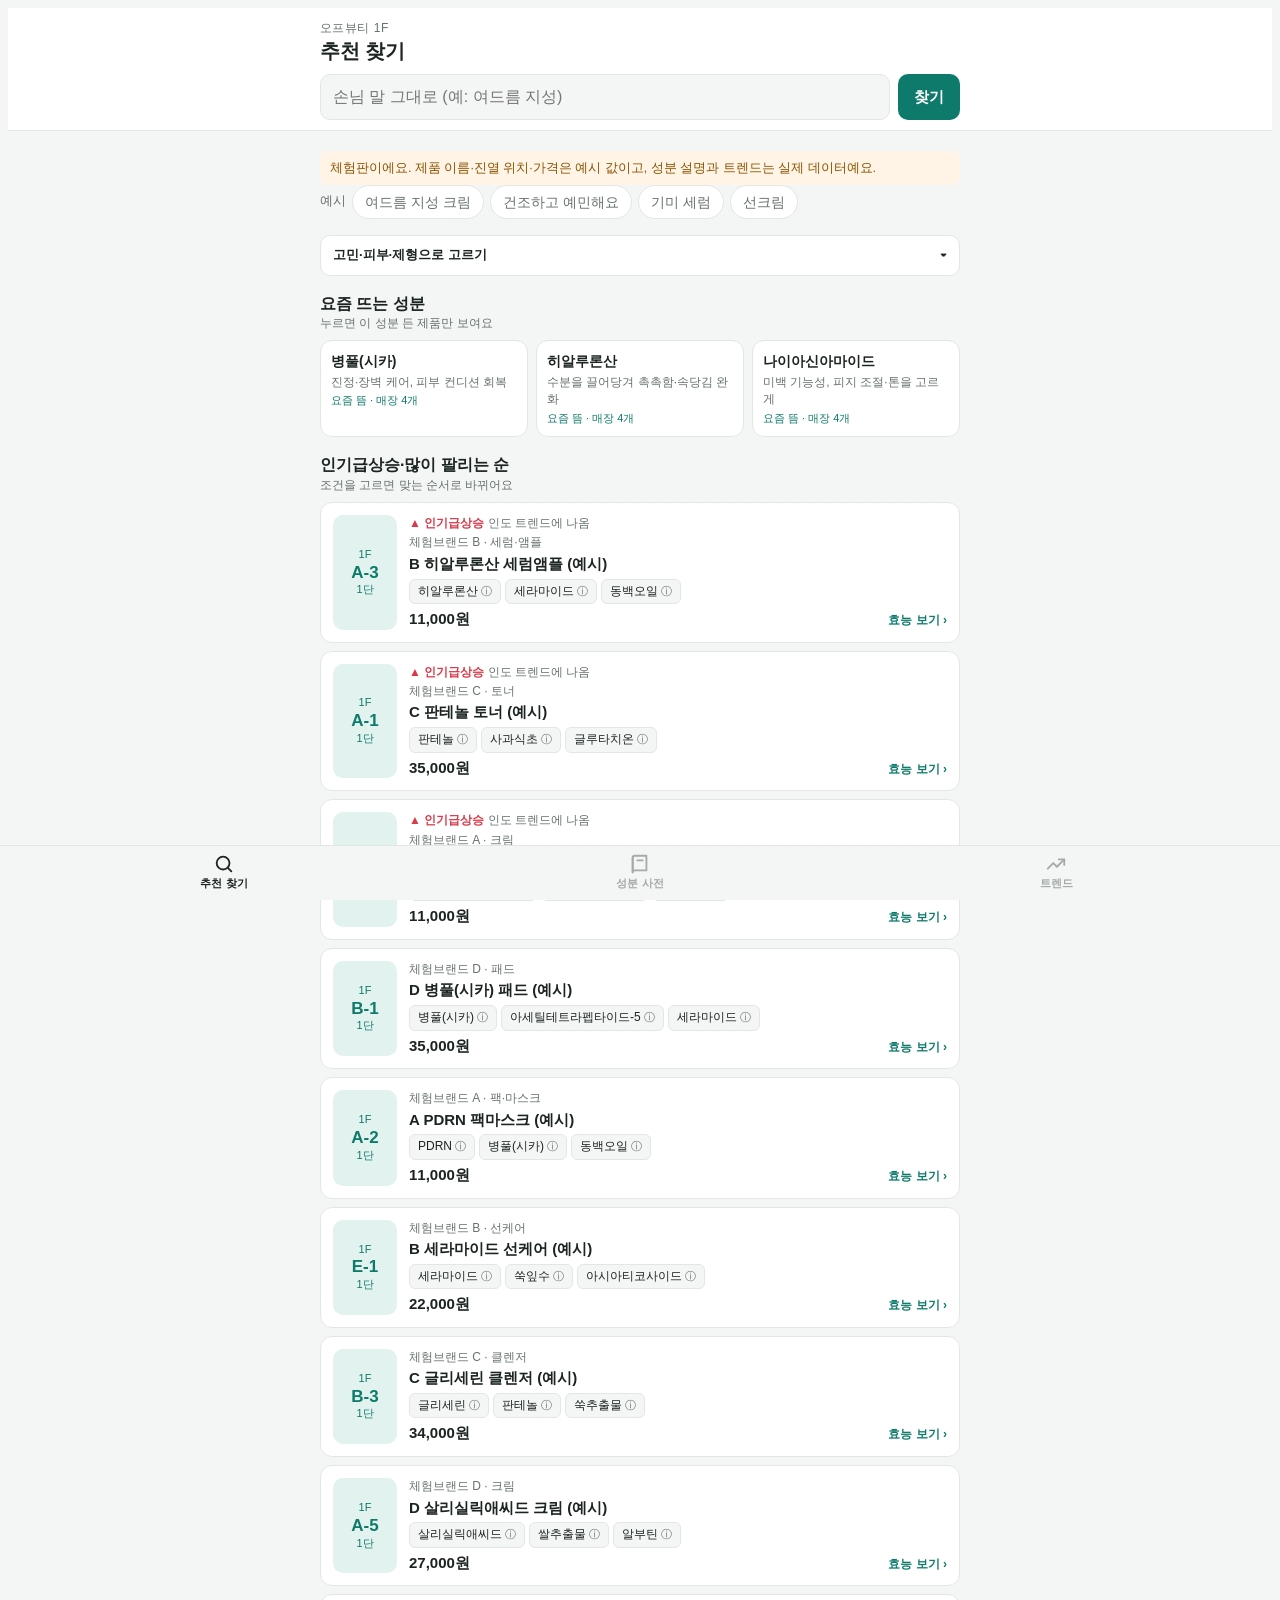
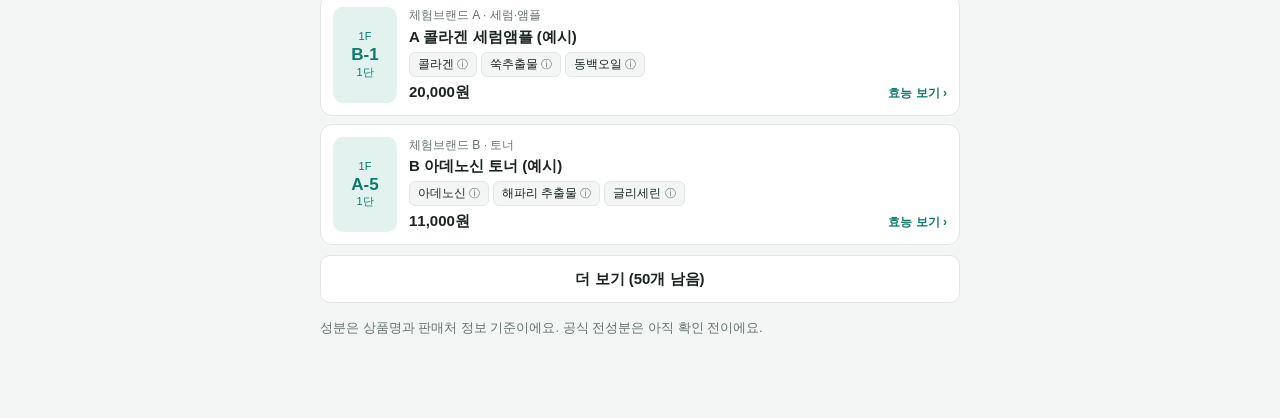
